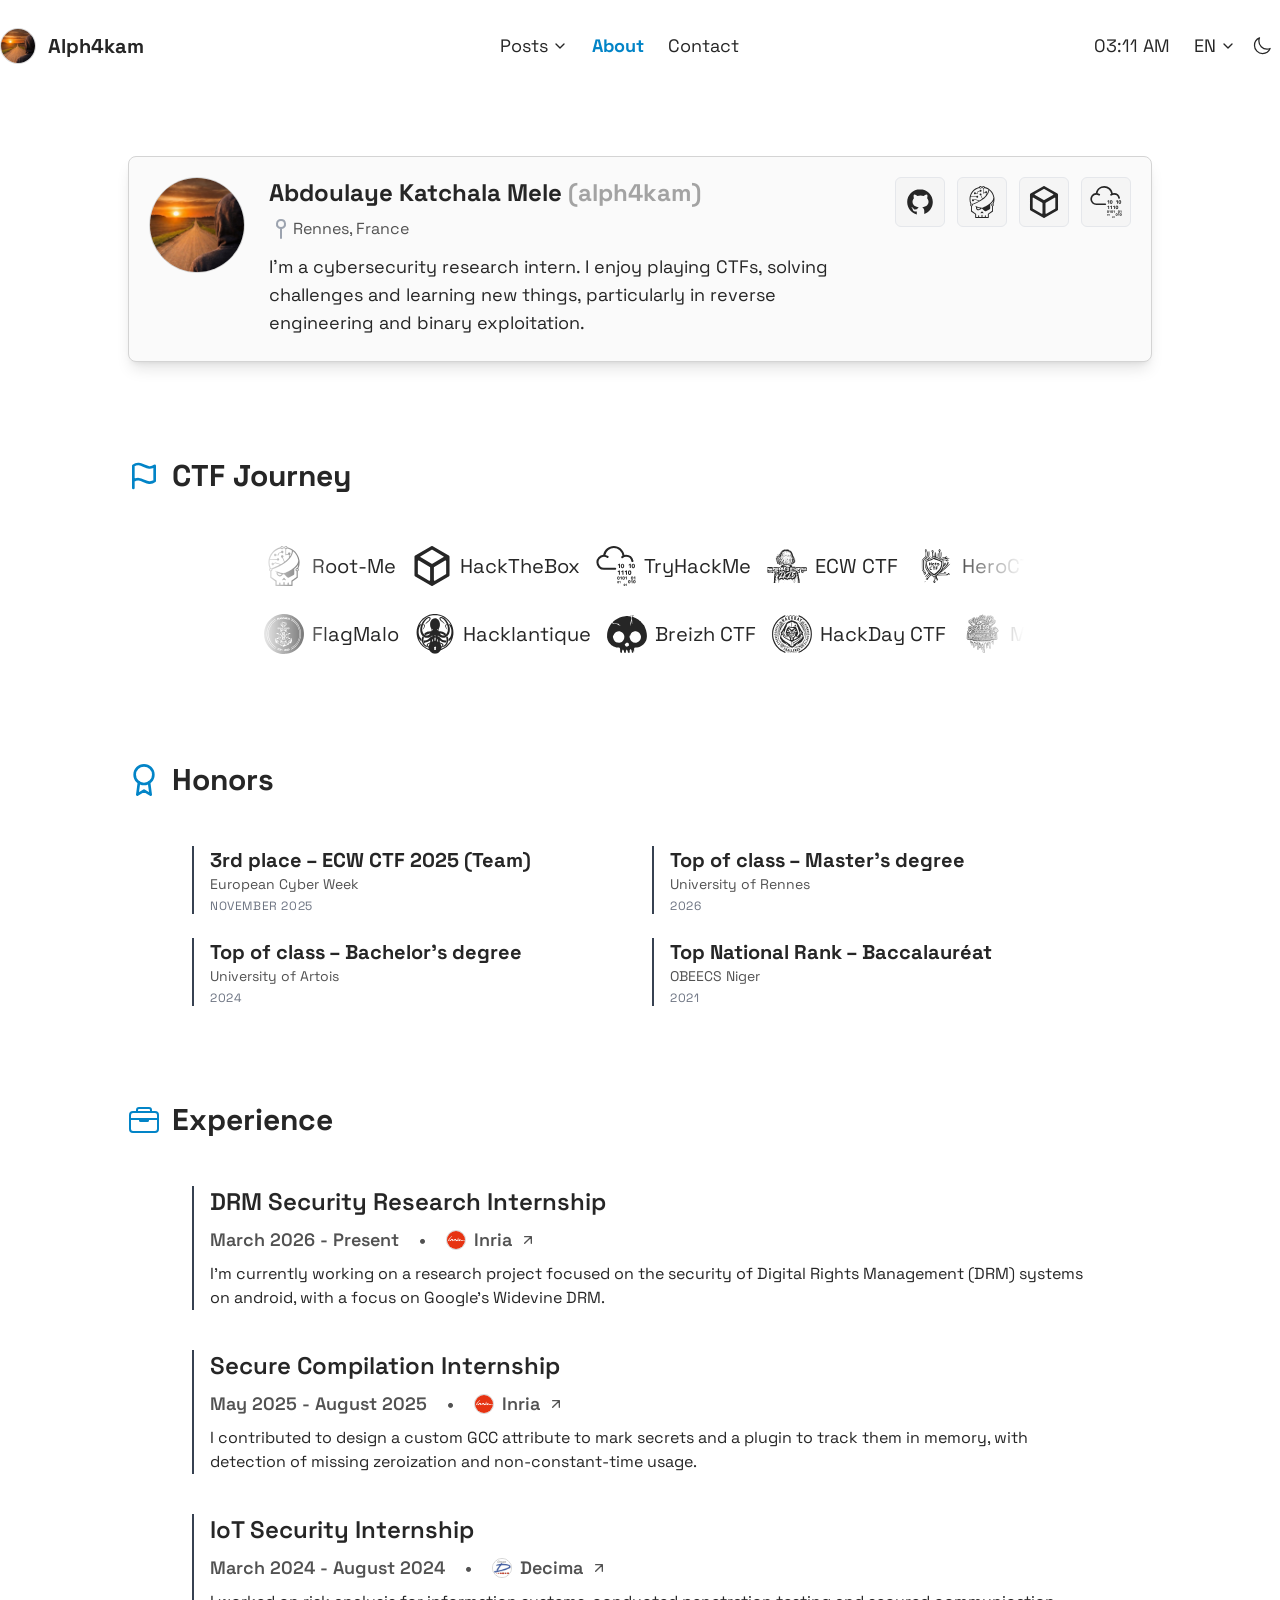
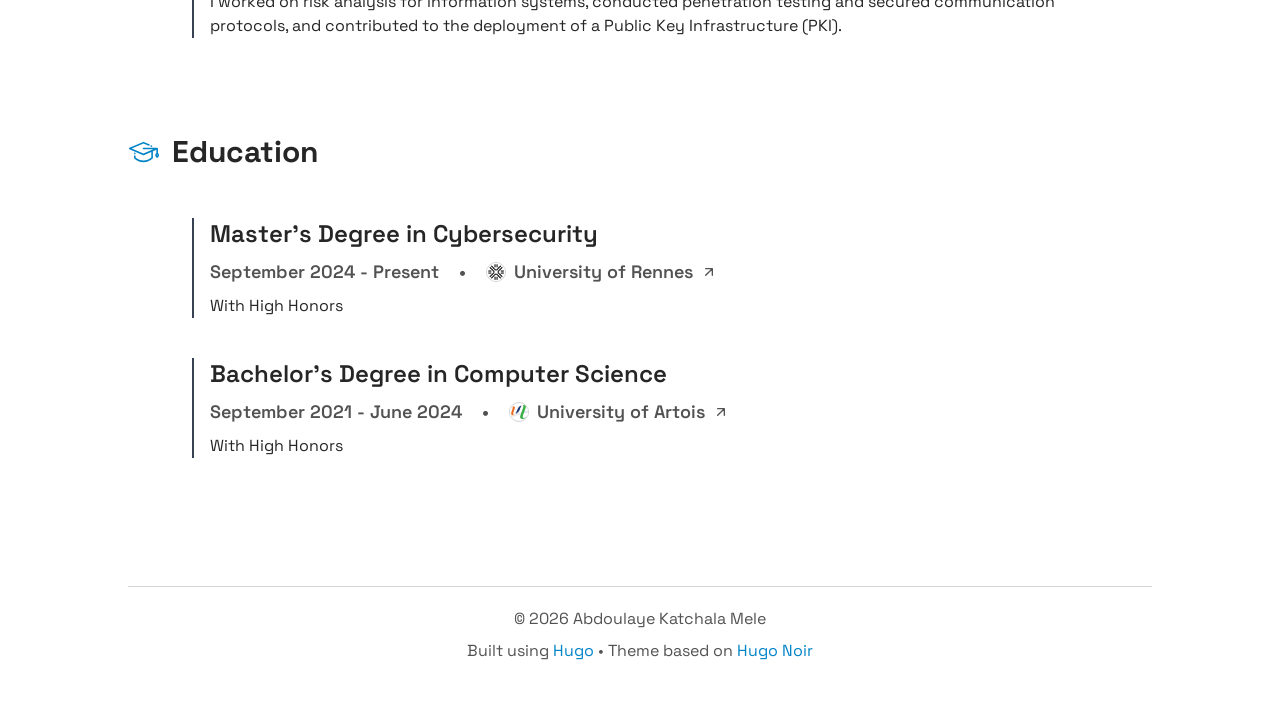
==== about/index.html @ 121cc7c2 "First deployment of the website" ====
<!DOCTYPE html>
<html lang="en" class="scroll-smooth">

<head>
    <meta charset="UTF-8">
    <meta name="viewport" content="width=device-width, initial-scale=1.0">
    <title>
        
        About Me
        
    </title>

    
    <link rel="apple-touch-icon" sizes="180x180" href="https://alph4kam.fr/favicons/apple-touch-icon.png">
    <link rel="icon" type="image/png" sizes="32x32" href="https://alph4kam.fr/favicons/favicon-32x32.png">
    <link rel="icon" type="image/png" sizes="16x16" href="https://alph4kam.fr/favicons/favicon-16x16.png">
    <link rel="manifest" href="https://alph4kam.fr/favicons/site.webmanifest">

    
    <link href="https://fonts.googleapis.com/css2?family=Space+Grotesk:wght@400;500;600;700&display=swap"
        rel="stylesheet">
    
    <link rel="stylesheet" href="/css/main.css">

    <script>
        const currentTheme = localStorage.getItem('color-theme');
        if (currentTheme === 'dark') {
            document.documentElement.classList.add('dark');
        } else if (currentTheme === 'light') {
            document.documentElement.classList.remove('dark');
        } else if (window.matchMedia('(prefers-color-scheme: dark)').matches) {
            document.documentElement.classList.add('dark');
        }
    </script>
</head>

<body
    class="min-h-screen bg-bg-primary-light dark:bg-bg-primary-dark text-text-primary-light dark:text-text-primary-dark">
    
<header class="py-6 relative">
    <div class="max-w-7xl mx-auto px-6 lg:px-0">
        <div class="md:flex md:items-center md:justify-between md:gap-8 lg:gap-12">
            <div class="flex justify-between items-center md:flex-shrink-0">
                
                
                
                
                <a href="https://alph4kam.fr/"
                    class="flex items-center gap-3 text-base md:text-lg lg:text-xl font-bold hover:text-text-tertiary-light dark:hover:text-text-tertiary-dark transition-colors duration-200">
                    
                    <img src="/images/profile.jpg" alt="Blog profile"
                        class="w-9 h-9 rounded-full object-cover object-right border border-border-secondary-light dark:border-border-secondary-dark"
                        decoding="async" />
                    
                    <span>Alph4kam</span>
                </a>
                
                
                <button id="mobile-menu-button"
                    class="md:hidden text-text-secondary-light dark:text-text-secondary-dark hover:text-text-primary-light dark:hover:text-text-primary-dark focus:outline-none">
                    <svg class="w-6 h-6" fill="none" stroke="currentColor" viewBox="0 0 24 24">
                        <path stroke-linecap="round" stroke-linejoin="round" stroke-width="2"
                            d="M4 6h16M4 12h16M4 18h16"></path>
                    </svg>
                </button>
            </div>
            
            <nav class="hidden md:flex flex-wrap justify-center items-center gap-6">
                
                
                <div class="menu-group relative block">
                    <button type="button"
                        class='menu-toggle flex items-center gap-1 cursor-pointer text-sm lg:text-lg hover:text-text-tertiary-light dark:hover:text-text-tertiary-dark transition-colors duration-200 '
                        aria-haspopup="true" aria-expanded="false">
                        Posts
                        
                        <svg xmlns="http://www.w3.org/2000/svg" width="16" height="16" viewBox="0 0 24 24" fill="none" stroke="currentColor" stroke-width="2" stroke-linecap="round" stroke-linejoin="round">
    <path d="m6 9 6 6 6-6"/>
</svg>
                        
                    </button>
                    <div
                        class="menu-dropdown absolute top-full left-0 min-w-[180px] mt-[0.35rem] p-[0.35rem] rounded-lg z-30 border-border-secondary-light dark:border-border-secondary-dark shadow-lg overflow-hidden hidden">
                        
                        <a href="https://alph4kam.fr/blogs/"
                            class='px-4 py-3 block no-underline rounded-md text-xs lg:text-base hover:text-text-tertiary-light dark:hover:text-text-tertiary-dark hover:bg-bg-primary-light dark:hover:bg-bg-tertiary-dark transition-colors duration-200 '>All</a>
                        
                        <a href="https://alph4kam.fr/tags/"
                            class='px-4 py-3 block no-underline rounded-md text-xs lg:text-base hover:text-text-tertiary-light dark:hover:text-text-tertiary-dark hover:bg-bg-primary-light dark:hover:bg-bg-tertiary-dark transition-colors duration-200 '>Tags</a>
                        
                        <a href="https://alph4kam.fr/categories/"
                            class='px-4 py-3 block no-underline rounded-md text-xs lg:text-base hover:text-text-tertiary-light dark:hover:text-text-tertiary-dark hover:bg-bg-primary-light dark:hover:bg-bg-tertiary-dark transition-colors duration-200 '>Categories</a>
                        
                    </div>
                </div>
                
                
                
                <a href="https://alph4kam.fr/about/"
                    class='block text-sm lg:text-lg hover:text-text-tertiary-light dark:hover:text-text-tertiary-dark transition-colors duration-200 text-accent-light dark:text-accent-dark font-bold'>About</a>
                
                
                
                <a href="https://alph4kam.fr/contact/"
                    class='block text-sm lg:text-lg hover:text-text-tertiary-light dark:hover:text-text-tertiary-dark transition-colors duration-200 '>Contact</a>
                
                
            </nav>
            
            <div class="hidden md:flex justify-end items-center">
                <div class="flex items-center">
                    <div id="local-time" class="text-sm lg:text-lg transition-colors duration-200">
                    </div>
                </div>
                <div class="language-switcher relative block ml-4">
                    <button type="button"
                        class="language-switcher-btn flex items-center gap-1 cursor-pointer text-sm lg:text-lg hover:text-text-tertiary-light dark:hover:text-text-tertiary-dark transition-colors duration-200 p-2 rounded-md"
                        aria-haspopup="true" aria-expanded="false">
                        EN
                        
                        <svg xmlns="http://www.w3.org/2000/svg" width="16" height="16" viewBox="0 0 24 24" fill="none" stroke="currentColor" stroke-width="2" stroke-linecap="round" stroke-linejoin="round">
    <path d="m6 9 6 6 6-6"/>
</svg>
                        
                    </button>
                    <div
                        class="language-dropdown absolute top-full left-0 min-w-[180px] mt-[0.35rem] p-[0.35rem] rounded-lg z-30 border border-border-secondary-light dark:border-border-secondary-dark shadow-lg overflow-hidden hidden">
                        
                        
                        
                        
                        
                        <a href="https://alph4kam.fr/en"
                            class="px-4 py-3 block no-underline rounded-md text-sm lg:text-lg hover:text-text-tertiary-light dark:hover:text-text-tertiary-dark hover:bg-bg-primary-light dark:hover:bg-bg-tertiary-dark transition-colors duration-200 text-accent-light dark:text-accent-dark font-bold">
                            English
                        </a>
                        
                        
                        
                        
                        
                        
                        
                        <a href="https://alph4kam.fr/fr/about/"
                            class="px-4 py-3 block no-underline rounded-md text-sm lg:text-lg hover:text-text-tertiary-light dark:hover:text-text-tertiary-dark hover:bg-bg-primary-light dark:hover:bg-bg-tertiary-dark transition-colors duration-200 ">
                            Français
                        </a>
                        
                    </div>
                </div>
                <button id="theme-toggle-button-desktop"
                    class="block text-sm lg:text-lg hover:text-text-tertiary-light dark:hover:text-text-tertiary-dark transition-colors duration-200 p-2 rounded-md">
                    <svg id="theme-toggle-dark-icon-desktop" width="24" height="24" viewBox="0 0 24 24" fill="none"
                        xmlns="http://www.w3.org/2000/svg" class="w-5 h-5">
                        <path
                            d="M21.7519 15.0021C20.597 15.484 19.3296 15.7501 18 15.7501C12.6152 15.7501 8.25 11.3849 8.25 6.00011C8.25 4.67052 8.51614 3.40308 8.99806 2.24817C5.47566 3.71798 3 7.19493 3 11.2501C3 16.6349 7.36522 21.0001 12.75 21.0001C16.8052 21.0001 20.2821 18.5245 21.7519 15.0021Z"
                            stroke="currentColor" stroke-width="1.5" stroke-linecap="round" stroke-linejoin="round" />
                    </svg>
                    <svg id="theme-toggle-light-icon-desktop" xmlns="http://www.w3.org/2000/svg" fill="none"
                        viewBox="0 0 24 24" stroke-width="1.5" stroke="currentColor" aria-hidden="true" data-slot="icon"
                        class="w-5 h-5 hidden">
                        <path stroke-linecap="round" stroke-linejoin="round"
                            d="M12 3v2.25m6.364.386-1.591 1.591M21 12h-2.25m-.386 6.364-1.591-1.591M12 18.75V21m-4.773-4.227-1.591 1.591M5.25 12H3m4.227-4.773L5.636 5.636M15.75 12a3.75 3.75 0 1 1-7.5 0 3.75 3.75 0 0 1 7.5 0Z" />
                    </svg>
                </button>
            </div>
        </div>
    </div>

    
    <div id="mobile-menu" class="hidden fixed inset-0 overflow-y-auto z-50 backdrop-blur-2xl">
        <div class="flex flex-col h-full">
            <div class="flex justify-between items-center p-6">
                <span class="text-xl font-bold">Menu</span>
                <div class="flex items-center gap-4">
                    <div class="language-switcher relative block">
                        <button type="button"
                            class="language-switcher-btn flex items-center gap-1 cursor-pointer text-text-secondary-light dark:text-text-secondary-dark hover:text-text-primary-light dark:hover:text-text-primary-dark transition-colors duration-200 p-2 rounded-md"
                            aria-haspopup="true" aria-expanded="false">
                            EN
                            
                            <svg xmlns="http://www.w3.org/2000/svg" width="16" height="16" viewBox="0 0 24 24" fill="none" stroke="currentColor" stroke-width="2" stroke-linecap="round" stroke-linejoin="round">
    <path d="m6 9 6 6 6-6"/>
</svg>
                            
                        </button>
                        <div
                            class="language-dropdown absolute top-full left-0 min-w-[180px] mt-[0.35rem] p-[0.35rem] rounded-lg z-30 border border-border-secondary-light dark:border-border-secondary-dark shadow-lg overflow-hidden hidden">
                            
                            
                            
                            
                            
                            <a href="https://alph4kam.fr/en"
                                class="font-bold px-4 py-3 block no-underline rounded-md hover:text-text-tertiary-light dark:hover:text-text-tertiary-dark hover:bg-bg-primary-light dark:hover:bg-bg-tertiary-dark transition-colors duration-200">
                                English
                            </a>
                            
                            
                            
                            
                            
                            
                            
                            <a href="https://alph4kam.fr/fr/about/"
                                class=" px-4 py-3 block no-underline rounded-md hover:text-text-tertiary-light dark:hover:text-text-tertiary-dark hover:bg-bg-primary-light dark:hover:bg-bg-tertiary-dark transition-colors duration-200">
                                Français
                            </a>
                            
                        </div>
                    </div>
                    <button id="theme-toggle-button-mobile"
                        class="text-text-primary-light dark:text-text-primary-dark hover:text-text-tertiary-light dark:hover:text-text-tertiary-dark transition-colors duration-200 p-2 rounded-md">
                        <svg id="theme-toggle-dark-icon-mobile" width="24" height="24" viewBox="0 0 24 24" fill="none"
                            xmlns="http://www.w3.org/2000/svg" class="w-5 h-5">
                            <path
                                d="M21.7519 15.0021C20.597 15.484 19.3296 15.7501 18 15.7501C12.6152 15.7501 8.25 11.3849 8.25 6.00011C8.25 4.67052 8.51614 3.40308 8.99806 2.24817C5.47566 3.71798 3 7.19493 3 11.2501C3 16.6349 7.36522 21.0001 12.75 21.0001C16.8052 21.0001 20.2821 18.5245 21.7519 15.0021Z"
                                stroke="currentColor" stroke-width="1.5" stroke-linecap="round"
                                stroke-linejoin="round" />
                        </svg>
                        <svg id="theme-toggle-light-icon-mobile" xmlns="http://www.w3.org/2000/svg" fill="none"
                            viewBox="0 0 24 24" stroke-width="1.5" stroke="currentColor" aria-hidden="true"
                            data-slot="icon" class="w-5 h-5 hidden">
                            <path stroke-linecap="round" stroke-linejoin="round"
                                d="M12 3v2.25m6.364.386-1.591 1.591M21 12h-2.25m-.386 6.364-1.591-1.591M12 18.75V21m-4.773-4.227-1.591 1.591M5.25 12H3m4.227-4.773L5.636 5.636M15.75 12a3.75 3.75 0 1 1-7.5 0 3.75 3.75 0 0 1 7.5 0Z" />
                        </svg>
                    </button>
                    <button id="mobile-menu-close"
                        class="text-text-primary-light dark:text-text-primary-dark hover:text-text-tertiary-light dark:hover:text-text-tertiary-dark transition-colors duration-200 p-2 rounded-md"
                        data-menu>
                        <svg class="w-6 h-6" fill="none" stroke="currentColor" viewBox="0 0 24 24">
                            <path stroke-linecap="round" stroke-linejoin="round" stroke-width="2"
                                d="M6 18L18 6M6 6l12 12"></path>
                        </svg>
                    </button>
                </div>
            </div>
            <nav class="flex flex-col p-6 space-y-4">
                
                
                <div class="space-y-2">
                    <a href="https://alph4kam.fr/blogs/"
                        class='text-xl hover:text-text-tertiary-light dark:hover:text-text-tertiary-dark transition-colors duration-200 '
                        data-menu>Posts</a>
                    <div
                        class="pl-4 flex flex-col space-y-2 border-l border-border-secondary-light dark:border-border-secondary-dark">
                        
                        <a href="https://alph4kam.fr/blogs/"
                            class='text-lg hover:text-text-tertiary-light dark:hover:text-text-tertiary-dark transition-colors duration-200 '
                            data-menu>All</a>
                        
                        <a href="https://alph4kam.fr/tags/"
                            class='text-lg hover:text-text-tertiary-light dark:hover:text-text-tertiary-dark transition-colors duration-200 '
                            data-menu>Tags</a>
                        
                        <a href="https://alph4kam.fr/categories/"
                            class='text-lg hover:text-text-tertiary-light dark:hover:text-text-tertiary-dark transition-colors duration-200 '
                            data-menu>Categories</a>
                        
                    </div>
                </div>
                
                
                
                <a href="https://alph4kam.fr/about/"
                    class='text-xl hover:text-text-tertiary-light dark:hover:text-text-tertiary-dark transition-colors duration-200  text-accent-light dark:text-accent-dark font-bold'
                    data-menu>About</a>
                
                
                
                <a href="https://alph4kam.fr/contact/"
                    class='text-xl hover:text-text-tertiary-light dark:hover:text-text-tertiary-dark transition-colors duration-200 '
                    data-menu>Contact</a>
                
                
            </nav>
            <div class="mt-auto p-6">
                <div class="flex items-center justify-center">
                    <div id="mobile-local-time" class="text-lg text-text-secondary-light dark:text-text-secondary-dark">
                    </div>
                </div>
            </div>
        </div>
    </div>
</header>


<script>
    
    let is12HourFormat = true;
    
</script>
<script src="/js/header.js" defer></script>

    <main>
        
<div class="px-6 lg:px-0 max-w-5xl mx-auto mt-16">
    
    
    
    <section class="mb-24">
        <div
            class="w-full p-4 md:p-5 border border-border-secondary-light dark:border-border-secondary-dark rounded-lg bg-bg-secondary-light dark:bg-bg-secondary-dark shadow-lg">
            <div class="flex flex-col md:flex-row items-center md:items-start gap-4 md:gap-6">
                
                <div class="flex justify-center md:justify-start md:flex-shrink-0">
                    <img src="/images/profile.jpg" alt="Profile photo"
                        class="w-24 h-24 rounded-full object-cover object-right border border-border-secondary-light dark:border-border-secondary-dark"
                        decoding="async" />
                </div>
                
                <div class="flex flex-col items-center md:items-start text-center md:text-left">
                    <h1 class="text-xl md:text-2xl font-bold mb-2">
                        Abdoulaye Katchala Mele <span
                            class="lowercase text-text-tertiary-light dark:text-text-tertiary-dark">(Alph4kam)</span></h1>
                    <p class="text-text-secondary-light dark:text-text-secondary-dark mb-3 flex items-center text-base">
                        
                        <svg xmlns="http://www.w3.org/2000/svg" class="text-gray-400" width="24" height="24"
    viewBox="-7 -2 24 24">
    <path fill="currentColor"
        d="M4 9.9A5.002 5.002 0 0 1 5 0a5 5 0 0 1 1 9.9V19a1 1 0 0 1-2 0V9.9zM5 8a3 3 0 1 0 0-6a3 3 0 0 0 0 6z" />
</svg>
                        
                        Rennes, France
                    </p>
                    <p class="text-base md:text-lg mb-1">I’m a cybersecurity research intern. I enjoy playing CTFs, solving challenges and learning new things, particularly in reverse engineering and binary exploitation.</p>
                </div>
                <div class="flex flex-wrap md:flex-nowrap justify-start md:justify-end gap-3 md:flex-shrink-0">
                    
                    
                    
                    
                    
                    
                    <a href="https://github.com/alph4kam"
                        class="accounts hover:text-text-tertiary-light dark:hover:text-text-tertiary-dark bg-bg-tertiary-light dark:bg-bg-tertiary-dark p-2 rounded-md border border-border-primary-light dark:border-border-primary-dark hover:border-border-secondary-light dark:hover:border-border-secondary-dark transition-all"
                        target="_blank" rel="noopener noreferrer">
                        <svg xmlns="http://www.w3.org/2000/svg" x="0px" y="0px" width="24" height="24"
    viewBox="0,0,256,256">
    <title>GitHub</title>
    <g fill="currentColor" fill-rule="nonzero" stroke="none" stroke-width="1"
        stroke-linecap="butt" stroke-linejoin="miter" stroke-miterlimit="10"
        stroke-dasharray="" stroke-dashoffset="0" font-family="none" font-weight="none"
        font-size="none" text-anchor="none" style="mix-blend-mode: normal">
        <g transform="scale(8.53333,8.53333)">
            <path
                d="M15,3c-6.627,0 -12,5.373 -12,12c0,5.623 3.872,10.328 9.092,11.63c-0.056,-0.162 -0.092,-0.35 -0.092,-0.583v-2.051c-0.487,0 -1.303,0 -1.508,0c-0.821,0 -1.551,-0.353 -1.905,-1.009c-0.393,-0.729 -0.461,-1.844 -1.435,-2.526c-0.289,-0.227 -0.069,-0.486 0.264,-0.451c0.615,0.174 1.125,0.596 1.605,1.222c0.478,0.627 0.703,0.769 1.596,0.769c0.433,0 1.081,-0.025 1.691,-0.121c0.328,-0.833 0.895,-1.6 1.588,-1.962c-3.996,-0.411 -5.903,-2.399 -5.903,-5.098c0,-1.162 0.495,-2.286 1.336,-3.233c-0.276,-0.94 -0.623,-2.857 0.106,-3.587c1.798,0 2.885,1.166 3.146,1.481c0.896,-0.307 1.88,-0.481 2.914,-0.481c1.036,0 2.024,0.174 2.922,0.483c0.258,-0.313 1.346,-1.483 3.148,-1.483c0.732,0.731 0.381,2.656 0.102,3.594c0.836,0.945 1.328,2.066 1.328,3.226c0,2.697 -1.904,4.684 -5.894,5.097c1.098,0.573 1.899,2.183 1.899,3.396v2.734c0,0.104 -0.023,0.179 -0.035,0.268c4.676,-1.639 8.035,-6.079 8.035,-11.315c0,-6.627 -5.373,-12 -12,-12z">
            </path>
        </g>
    </g>
</svg>
                    </a>
                    
                    
                    
                    
                    
                    
                    
                    
                    <a href="https://www.root-me.org/alph4kam"
                        class="accounts hover:text-text-tertiary-light dark:hover:text-text-tertiary-dark bg-bg-tertiary-light dark:bg-bg-tertiary-dark p-2 rounded-md border border-border-primary-light dark:border-border-primary-dark hover:border-border-secondary-light dark:hover:border-border-secondary-dark transition-all"
                        target="_blank" rel="noopener noreferrer">
                        <svg role="img" viewBox="0 0 256 256" xmlns="http://www.w3.org/2000/svg" id="Rootme--Streamline-Simple-Icons" height="256" width="256">
  <desc>
    Rootme Streamline Icon: https://streamlinehq.com
  </desc>
  <title>Root Me</title>
  <path d="M227.88266666666667 105.568c0 -4.778666666666666 -0.30933333333333335 -9.557333333333332 -1.024 -14.133333333333333 0 -0.29866666666666664 -0.09599999999999999 -0.608 -0.09599999999999999 -0.9173333333333332 -6.207999999999999 -40.373333333333335 -36.82133333333333 -73.536 -77.09866666666666 -82.37866666666666 -1.0133333333333332 -4.576 -5.087999999999999 -8.032 -9.962666666666667 -8.032 -5.696 0 -10.282666666666666 4.576 -10.282666666666666 10.271999999999998 0 4.874666666666666 3.466666666666667 8.949333333333332 8.042666666666666 9.962666666666667v37.536c0 0.608 0.29866666666666664 1.216 0.8106666666666666 1.6213333333333333 0.30933333333333335 0.20266666666666666 0.7146666666666667 0.30933333333333335 1.1199999999999999 0.30933333333333335 0.20266666666666666 0 0.512 0 0.7146666666666667 -0.10666666666666666l15.050666666666666 -5.696c1.0133333333333332 1.5253333333333332 2.5386666666666664 2.5493333333333332 4.373333333333333 3.0506666666666664v17.695999999999998c-7.626666666666666 9.365333333333332 -17.088 17.802666666666667 -27.15733333333333 25.333333333333332l-11.488 -26.656c2.1333333333333333 -1.4186666666666667 3.552 -3.754666666666666 3.552 -6.506666666666666 0 -4.266666666666667 -3.456 -7.829333333333333 -7.829333333333333 -7.829333333333333 -4.266666666666667 0 -7.829333333333333 3.456 -7.829333333333333 7.829333333333333 0 4.277333333333333 3.456 7.829333333333333 7.829333333333333 7.829333333333333h0.4053333333333333l12 27.765333333333334c-7.018666666666666 5.087999999999999 -14.239999999999998 9.664 -21.354666666666663 13.834666666666665l-34.176 -10.271999999999998c-0.4053333333333333 -0.09599999999999999 -0.8106666666666666 -0.09599999999999999 -1.216 0.10666666666666666l-10.175999999999998 3.968c-1.4186666666666667 -1.9413333333333331 -3.658666666666667 -3.157333333333333 -6.303999999999999 -3.157333333333333 -4.266666666666667 0 -7.829333333333333 3.456 -7.829333333333333 7.829333333333333 0 4.277333333333333 3.456 7.829333333333333 7.829333333333333 7.829333333333333 4.277333333333333 0 7.829333333333333 -3.456 7.829333333333333 -7.829333333333333 0 -0.29866666666666664 -0.09599999999999999 -0.608 -0.09599999999999999 -0.9173333333333332l9.557333333333332 -3.754666666666666 29.802666666666667 8.949333333333332c-25.429333333333332 14.239999999999998 -48.213333333333324 22.474666666666668 -51.97866666666667 23.79733333333333l-1.824 0.608a9.818666666666665 9.818666666666665 0 0 0 -5.898666666666667 -1.9306666666666665h-0.30933333333333335c-4.778666666666666 -11.285333333333334 -7.221333333333334 -23.59466666666667 -7.221333333333334 -35.903999999999996 0 -6.101333333333333 0.608 -12.106666666666666 1.728 -17.898666666666664H82.02666666666667c0.9173333333333332 3.36 3.861333333333333 5.792 7.530666666666666 5.792 4.266666666666667 0 7.829333333333333 -3.456 7.829333333333333 -7.829333333333333 0 -4.266666666666667 -3.456 -7.829333333333333 -7.829333333333333 -7.829333333333333 -3.669333333333333 0 -6.613333333333333 2.4426666666666668 -7.530666666666666 5.792h-43.73333333333333c8.234666666666666 -33.46133333333333 34.67733333333333 -60.202666666666666 68.85333333333332 -68.13866666666667 1.8346666666666664 2.944 5.087999999999999 4.981333333333334 8.746666666666666 4.981333333333334 5.696 0 10.271999999999998 -4.576 10.271999999999998 -10.271999999999998S121.58933333333331 0 115.89333333333333 0c-4.981333333333334 0 -9.045333333333332 3.562666666666667 -10.069333333333333 8.138666666666666 -44.85333333333333 10.165333333333333 -77.70666666666666 50.54933333333333 -77.70666666666666 97.33333333333333 0 13.322666666666667 2.6453333333333333 26.645333333333333 7.84 38.848 -1.9306666666666665 1.8346666666666664 -3.0506666666666664 4.4799999999999995 -3.0506666666666664 7.328 0 4.576 2.944 8.341333333333333 7.018666666666666 9.76v40.074666666666666c0 0.7146666666666667 0.20266666666666666 1.4293333333333333 0.608 2.037333333333333l2.2399999999999998 1.5253333333333332 30.410666666666664 21.461333333333332v25.631999999999998c0 2.1333333333333333 1.728 3.861333333333333 3.861333333333333 3.861333333333333h101.70666666666666c2.1333333333333333 0 3.861333333333333 -1.728 3.861333333333333 -3.861333333333333v-25.631999999999998l30.517333333333333 -21.461333333333332 2.2399999999999998 -1.632a3.6661333333333332 3.6661333333333332 0 0 0 0.608 -2.0266666666666664v-40.384c3.765333333333333 -1.5253333333333332 6.410666666666666 -5.183999999999999 6.410666666666666 -9.461333333333332 0 -2.6453333333333333 -1.024 -5.077333333333333 -2.6453333333333333 -6.912 5.386666666666667 -12.106666666666666 8.138666666666666 -25.52533333333333 8.138666666666666 -39.06133333333333Zm-14.751999999999999 35.903999999999996h-0.9173333333333332c-5.696 0 -10.271999999999998 4.576 -10.271999999999998 10.271999999999998 0 4.373333333333333 2.752 8.138666666666666 6.709333333333333 9.568v37.42933333333333l-32.032 22.581333333333333c-1.024 0.704 -1.632 1.9306666666666665 -1.632 3.1466666666666665v21.567999999999998c0 1.216 -1.0133333333333332 2.229333333333333 -2.2399999999999998 2.229333333333333H160.85333333333332c-1.2266666666666666 0 -2.2399999999999998 -1.0133333333333332 -2.2399999999999998 -2.229333333333333v-7.7333333333333325c0 -2.037333333333333 -1.4186666666666667 -3.861333333333333 -3.456 -4.074666666666666 -2.336 -0.20266666666666666 -4.277333333333333 1.632 -4.277333333333333 3.872v8.032c0 1.2266666666666666 -1.0133333333333332 2.2399999999999998 -2.229333333333333 2.2399999999999998h-14.549333333333333a2.261333333333333 2.261333333333333 0 0 1 -2.2399999999999998 -2.2399999999999998v-11.904c0 -2.0266666666666664 -1.4186666666666667 -3.861333333333333 -3.456 -4.064 -2.336 -0.20266666666666666 -4.266666666666667 1.632 -4.266666666666667 3.861333333333333v12.213333333333333c0 1.216 -1.024 2.229333333333333 -2.2399999999999998 2.229333333333333h-14.549333333333333a2.2496 2.2496 0 0 1 -2.229333333333333 -2.229333333333333v-7.936c0 -2.037333333333333 -1.4293333333333333 -3.861333333333333 -3.466666666666667 -4.074666666666666 -2.336 -0.20266666666666666 -4.266666666666667 1.632 -4.266666666666667 3.872v8.032c0 1.2266666666666666 -1.0133333333333332 2.2399999999999998 -2.2399999999999998 2.2399999999999998H83.25333333333333c-1.2266666666666666 0 -2.2399999999999998 -1.0133333333333332 -2.2399999999999998 -2.2399999999999998v-21.557333333333332c0 -1.2266666666666666 -0.608 -2.4426666666666668 -1.632 -3.157333333333333l-31.936 -22.581333333333333v-37.834666666666664a10.2336 10.2336 0 0 0 6.005333333333333 -9.354666666666667c0 -0.608 -0.10666666666666666 -1.216 -0.20266666666666666 -1.8346666666666664 4.064 -1.4186666666666667 35.08266666666667 -12.512 65.6 -31.530666666666665 41.29066666666667 -25.727999999999998 64.18133333333333 -54.922666666666665 66.816 -84.91733333333333 17.802666666666667 14.336 30.112 35.08266666666667 33.67466666666667 58.37866666666666 -0.512 50.95466666666667 -89.30133333333333 82.37866666666666 -90.21866666666666 82.68799999999999 -0.20266666666666666 0.09599999999999999 -0.7146666666666667 0.20266666666666666 -1.1199999999999999 0.4053333333333333 -1.1199999999999999 -0.20266666666666666 -2.2399999999999998 -0.4053333333333333 -3.456 -0.608 -0.8106666666666666 -0.20266666666666666 -1.728 -0.30933333333333335 -2.5493333333333332 -0.512 -1.3226666666666667 -0.20266666666666666 -2.6346666666666665 -0.512 -3.957333333333333 -0.8106666666666666 -0.21333333333333332 -0.10666666666666666 -0.512 -0.10666666666666666 -0.7146666666666667 -0.10666666666666666 -0.512 -0.09599999999999999 -1.024 -0.20266666666666666 -1.5253333333333332 -0.29866666666666664 -0.608 -0.10666666666666666 -1.2266666666666666 -0.30933333333333335 -1.8346666666666664 -0.416 -1.4186666666666667 -0.29866666666666664 -2.848 -0.608 -4.1706666666666665 -1.0133333333333332 -2.5386666666666664 -0.608 -4.981333333333334 -1.3226666666666667 -7.4239999999999995 -1.9306666666666665 -2.336 -0.7146666666666667 -4.778666666666666 -1.3226666666666667 -7.018666666666666 -2.037333333333333H95.14666666666666c-1.728 -0.5013333333333333 -3.36 -1.0133333333333332 -4.981333333333334 -1.6213333333333333a10.6624 10.6624 0 0 0 -1.632 -0.512c-0.8106666666666666 -0.30933333333333335 -1.5253333333333332 -0.512 -2.229333333333333 -0.7146666666666667 -1.3226666666666667 -0.4053333333333333 -2.5493333333333332 -0.8106666666666666 -3.669333333333333 -1.3226666666666667h-0.09599999999999999a63.77066666666667 63.77066666666667 0 0 1 -4.8853333333333335 -1.824c-1.5253333333333332 -0.6186666666666667 -2.848 -1.1199999999999999 -3.861333333333333 -1.5253333333333332 -1.024 -0.512 -1.9306666666666665 -0.8213333333333332 -2.4426666666666668 -1.1199999999999999 -0.608 -0.30933333333333335 -0.9173333333333332 -0.4053333333333333 -0.9173333333333332 -0.4053333333333333s0.20266666666666666 0.29866666666666664 0.608 0.704c0.4053333333333333 0.512 1.024 1.2266666666666666 1.9306666666666665 2.037333333333333 0.8213333333333332 0.8106666666666666 1.9413333333333331 1.8346666666666664 3.264 2.848 1.3226666666666667 1.0133333333333332 2.848 2.1333333333333333 4.469333333333333 3.253333333333333h0.10666666666666666c-0.6186666666666667 2.037333333333333 -1.024 4.277333333333333 -1.024 6.506666666666666 0 11.701333333333332 9.568 21.258666666666667 21.258666666666667 21.258666666666667 9.056 0 16.778666666666666 -5.696 19.84 -13.727999999999998 1.0133333333333332 0.10666666666666666 2.1333333333333333 0.20266666666666666 3.1466666666666665 0.30933333333333335 1.8346666666666664 0.09599999999999999 3.562666666666667 0.09599999999999999 5.183999999999999 0.09599999999999999 0.10666666666666666 0 0.20266666666666666 0.10666666666666666 0.30933333333333335 0.10666666666666666l17.183999999999997 17.493333333333332c4.373333333333333 4.373333333333333 11.189333333333332 5.087999999999999 16.27733333333333 1.728l26.848 -15.050666666666666c2.3466666666666667 -1.5253333333333332 3.872 -4.1706666666666665 3.872 -7.018666666666666v-30.922666666666665c10.367999999999999 -8.234666666666666 19.733333333333334 -18.005333333333333 25.834666666666667 -29.087999999999997 -1.1199999999999999 8.032 -3.253333333333333 15.658666666666665 -6.410666666666666 22.88Zm-83.18933333333334 62.61333333333333 -0.021333333333333333 -0.021333333333333333c-0.021333333333333333 -0.021333333333333333 -0.042666666666666665 -0.032 -0.08533333333333333 -0.032a0.46613333333333334 0.46613333333333334 0 0 0 -0.13866666666666666 -0.09599999999999999l-0.032 -0.021333333333333333a0.29866666666666664 0.29866666666666664 0 0 1 -0.13866666666666666 -0.09599999999999999c-0.10666666666666666 0 -0.20266666666666666 -0.09599999999999999 -0.30933333333333335 -0.09599999999999999 -0.09599999999999999 0 -0.20266666666666666 -0.10666666666666666 -0.20266666666666666 -0.10666666666666666 -0.09599999999999999 0 -0.20266666666666666 0 -0.29866666666666664 -0.09599999999999999h-1.2266666666666666c-0.09599999999999999 0 -0.20266666666666666 0 -0.29866666666666664 0.09599999999999999 -0.10666666666666666 0 -0.20266666666666666 0.10666666666666666 -0.20266666666666666 0.10666666666666666 -0.10666666666666666 0 -0.20266666666666666 0.09599999999999999 -0.30933333333333335 0.09599999999999999 -0.09599999999999999 0 -0.20266666666666666 0.10666666666666666 -0.30933333333333335 0.21333333333333332 -0.09599999999999999 0 -0.09599999999999999 0.09599999999999999 -0.20266666666666666 0.09599999999999999l-0.4053333333333333 0.4053333333333333 -8.234666666666666 10.271999999999998c-1.0133333333333332 1.3226666666666667 -0.8106666666666666 3.157333333333333 0.512 4.1706666666666665 0.5013333333333333 0.4053333333333333 1.216 0.608 1.824 0.608 0.9173333333333332 0 1.728 -0.4053333333333333 2.336 -1.1093333333333333l0.10666666666666666 -0.10666666666666666c3.0506666666666664 -3.765333333333333 8.746666666666666 -3.765333333333333 11.701333333333332 0l0.09599999999999999 0.10666666666666666c0.608 0.704 1.4293333333333333 1.1093333333333333 2.336 1.1093333333333333 0.6186666666666667 0 1.3226666666666667 -0.20266666666666666 1.8346666666666664 -0.608 1.3226666666666667 -1.0133333333333332 1.5253333333333332 -2.944 0.512 -4.1706666666666665l-8.341333333333333 -10.165333333333333c-0.10666666666666666 -0.10666666666666666 -0.20266666666666666 -0.20266666666666666 -0.20266666666666666 -0.30933333333333335 -0.10666666666666666 -0.09599999999999999 -0.10666666666666666 -0.09599999999999999 -0.20266666666666666 -0.20266666666666666a0.13546666666666665 0.13546666666666665 0 0 1 -0.09599999999999999 -0.042666666666666665Zm-17.301333333333332 -24.16c-0.4053333333333333 0.8106666666666666 -1.0133333333333332 1.6213333333333333 -1.5253333333333332 2.336 -2.4426666666666668 2.848 -6.101333333333333 4.682666666666666 -10.165333333333333 4.682666666666666 -4.074666666666666 0 -7.7333333333333325 -1.8346666666666664 -10.175999999999998 -4.682666666666666 -2.037333333333333 -2.336 -3.1466666666666665 -5.386666666666667 -3.1466666666666665 -8.64 0 -0.8213333333333332 0.09599999999999999 -1.5359999999999998 0.20266666666666666 -2.3466666666666667 1.6213333333333333 0.8106666666666666 3.349333333333333 1.632 5.077333333333333 2.4426666666666668 2.3466666666666667 1.0133333333333332 4.789333333333333 2.037333333333333 7.328 2.848 2.5386666666666664 0.9173333333333332 5.183999999999999 1.632 7.829333333333333 2.336 1.5253333333333332 0.4053333333333333 3.0506666666666664 0.7146666666666667 4.576 1.024Zm-69.36533333333333 -23.296c-1.216 0 -2.336 -0.512 -3.253333333333333 -1.216 -1.0133333333333332 -0.9173333333333332 -1.728 -2.2399999999999998 -1.728 -3.669333333333333 0 -0.608 0.10666666666666666 -1.216 0.30933333333333335 -1.728 0.704 -1.824 2.5386666666666664 -3.1466666666666665 4.576 -3.1466666666666665 0.9066666666666667 0 1.728 0.29866666666666664 2.4426666666666668 0.7146666666666667 1.4186666666666667 0.8106666666666666 2.432 2.432 2.432 4.266666666666667 0 0.9173333333333332 -0.29866666666666664 1.728 -0.704 2.4426666666666668 -0.7146666666666667 1.4186666666666667 -2.2399999999999998 2.336 -4.074666666666666 2.336Zm172.90666666666667 -1.9306666666666665c-0.9173333333333332 1.1199999999999999 -2.336 1.9306666666666665 -3.861333333333333 1.9306666666666665 -1.4293333333333333 0 -2.6453333333333333 -0.608 -3.562666666666667 -1.5253333333333332 -0.8106666666666666 -0.9173333333333332 -1.3226666666666667 -2.037333333333333 -1.3226666666666667 -3.36 0 -2.1333333333333333 1.3226666666666667 -3.957333333333333 3.253333333333333 -4.576 0.512 -0.20266666666666666 1.1199999999999999 -0.29866666666666664 1.728 -0.29866666666666664 2.336 0 4.373333333333333 1.728 4.8853333333333335 3.968 0.09599999999999999 0.29866666666666664 0.09599999999999999 0.608 0.09599999999999999 1.0133333333333332 -0.20266666666666666 1.0133333333333332 -0.608 2.037333333333333 -1.216 2.848Zm-62.346666666666664 -105.26933333333332c0 0.30933333333333335 0.09599999999999999 0.512 0.09599999999999999 0.7146666666666667l-12.405333333333333 4.672V20.234666666666666c3.0506666666666664 -0.5013333333333333 5.6 -2.336 7.018666666666666 -4.874666666666666 10.879999999999999 2.4426666666666668 21.055999999999997 6.816 30.112 12.810666666666666 -0.10666666666666666 15.050666666666666 -5.9093333333333335 28.885333333333335 -15.061333333333332 41.39733333333333V56.959999999999994c3.36 -0.9173333333333332 5.802666666666667 -3.872 5.802666666666667 -7.530666666666666 0 -4.266666666666667 -3.456 -7.829333333333333 -7.829333333333333 -7.829333333333333 -4.277333333333333 0.09599999999999999 -7.7333333333333325 3.562666666666667 -7.7333333333333325 7.829333333333333Zm-37.12 -18.506666666666668c-4.1706666666666665 0 -7.637333333333332 3.253333333333333 -7.84 7.4239999999999995l-15.552 5.696c-0.8213333333333332 0.29866666666666664 -1.4293333333333333 1.0133333333333332 -1.4293333333333333 1.9306666666666665v9.866666666666667H79.38133333333333c-0.9173333333333332 -3.36 -3.861333333333333 -5.802666666666667 -7.52 -5.802666666666667 -4.277333333333333 0 -7.84 3.456 -7.84 7.84 0 4.266666666666667 3.466666666666667 7.829333333333333 7.84 7.829333333333333 3.658666666666667 0 6.602666666666666 -2.4426666666666668 7.52 -5.802666666666667h14.549333333333333c1.1199999999999999 0 2.0266666666666664 -0.9173333333333332 2.0266666666666664 -2.0266666666666664v-10.485333333333333l13.738666666666667 -5.077333333333333c1.3226666666666667 2.5386666666666664 3.968 4.266666666666667 6.912 4.266666666666667 4.277333333333333 0 7.829333333333333 -3.456 7.829333333333333 -7.829333333333333 0.10666666666666666 -4.277333333333333 -3.456 -7.829333333333333 -7.722666666666666 -7.829333333333333Zm-4.373333333333333 -23.904a4.912 4.912 0 0 1 3.658666666666667 -1.632c2.7413333333333334 0 4.981333333333334 2.2399999999999998 4.981333333333334 4.992 0 2.7413333333333334 -2.2399999999999998 4.981333333333334 -4.981333333333334 4.981333333333334 -1.024 0 -1.9306666666666665 -0.30933333333333335 -2.752 -0.8106666666666666 -1.3226666666666667 -0.9173333333333332 -2.229333333333333 -2.4426666666666668 -2.229333333333333 -4.074666666666666 0 -1.4186666666666667 0.5013333333333333 -2.6453333333333333 1.3226666666666667 -3.456Zm22.368 3.253333333333333c0 -2.7413333333333334 2.2399999999999998 -4.981333333333334 4.992 -4.981333333333334 1.4186666666666667 0 2.6346666666666665 0.608 3.552 1.5253333333333332 0.8213333333333332 0.9173333333333332 1.3226666666666667 2.037333333333333 1.3226666666666667 3.36 0 1.6213333333333333 -0.8106666666666666 3.1466666666666665 -2.1333333333333333 4.064 -0.8106666666666666 0.608 -1.728 0.9173333333333332 -2.848 0.9173333333333332 -2.6453333333333333 0.09599999999999999 -4.8853333333333335 -2.1333333333333333 -4.8853333333333335 -4.8853333333333335Z" fill="currentColor" stroke-width="10.6667"></path>
</svg>
                    </a>
                    
                    
                    
                    
                    
                    
                    
                    
                    <a href="https://profile.hackthebox.com/profile/019d8d97-fc3c-7004-af9d-33250a8cb8c4"
                        class="accounts hover:text-text-tertiary-light dark:hover:text-text-tertiary-dark bg-bg-tertiary-light dark:bg-bg-tertiary-dark p-2 rounded-md border border-border-primary-light dark:border-border-primary-dark hover:border-border-secondary-light dark:hover:border-border-secondary-dark transition-all"
                        target="_blank" rel="noopener noreferrer">
                        <svg role="img" viewBox="0 0 256 256" xmlns="http://www.w3.org/2000/svg" id="Hackthebox--Streamline-Simple-Icons" height="256" width="256">
  <desc>
    Hackthebox Streamline Icon: https://streamlinehq.com
  </desc>
  <title>Hack The Box</title>
  <path d="m240.11306666666667 68.87039999999999 0.008533333333333334 -0.13119999999999998a9.472 9.472 0 0 0 -2.898133333333333 -6.8096c-0.08959999999999999 -0.08959999999999999 -0.19199999999999998 -0.16533333333333333 -0.2848 -0.25066666666666665 -0.19839999999999997 -0.17706666666666665 -0.3957333333333333 -0.3552 -0.6101333333333333 -0.5162666666666667 -0.20586666666666667 -0.1568 -0.42666666666666664 -0.2944 -0.6474666666666666 -0.4330666666666666 -0.10239999999999999 -0.064 -0.19413333333333332 -0.13973333333333332 -0.2997333333333333 -0.20053333333333334L132.88106666666664 1.3503999999999998a9.504 9.504 0 0 0 -9.837866666666667 0.04586666666666667L20.618666666666666 60.52693333333333c-0.11413333333333332 0.06613333333333332 -0.2165333333333333 0.14933333333333332 -0.3274666666666667 0.21866666666666668 -0.07786666666666667 0.050133333333333335 -0.15999999999999998 0.08533333333333333 -0.23786666666666667 0.13653333333333334 -0.07466666666666666 0.050133333333333335 -0.13866666666666666 0.11306666666666666 -0.21333333333333332 0.16533333333333333a9.3536 9.3536 0 0 0 -1.5679999999999998 1.4218666666666666l-0.027733333333333332 0.032a9.463466666666665 9.463466666666665 0 0 0 -2.3658666666666663 6.2368l0.0096 0.14933333333333332c-0.0021333333333333334 0.09386666666666667 -0.016 0.18773333333333334 -0.016 0.28159999999999996v118.08853333333333c0 3.4954666666666663 1.9221333333333332 6.7072 5.002666666666666 8.3584l102.38506666666666 59.11146666666666c0.08106666666666666 0.046933333333333334 0.16853333333333334 0.07999999999999999 0.2517333333333333 0.1248a9.337599999999998 9.337599999999998 0 0 0 1.7706666666666666 0.7327999999999999c0.14293333333333333 0.042666666666666665 0.2837333333333333 0.08853333333333332 0.4277333333333333 0.1248a9.379199999999999 9.379199999999999 0 0 0 0.7679999999999999 0.15146666666666667c0.1248 0.020266666666666665 0.24746666666666664 0.047999999999999994 0.37226666666666663 0.064a8.906666666666666 8.906666666666666 0 0 0 2.3007999999999997 0c0.1248 -0.016 0.24746666666666664 -0.04373333333333333 0.3712 -0.064a9.6 9.6 0 0 0 0.7679999999999999 -0.15146666666666667c0.144 -0.03626666666666666 0.2848 -0.08213333333333334 0.42666666666666664 -0.1248a9.546666666666667 9.546666666666667 0 0 0 0.6890666666666667 -0.23146666666666665 9.742933333333333 9.742933333333333 0 0 0 1.0826666666666667 -0.5013333333333333c0.0832 -0.04479999999999999 0.17066666666666666 -0.0768 0.2517333333333333 -0.1248l102.38506666666666 -59.11146666666666a9.480533333333334 9.480533333333334 0 0 0 5.002666666666666 -8.3584V69.0976c0 -0.07573333333333333 -0.012799999999999999 -0.15146666666666667 -0.014933333333333333 -0.22719999999999999zM56.04586666666666 64.8768l69.72479999999999 -40.256a4.4608 4.4608 0 0 1 4.4608 0l69.72373333333333 40.256a4.4608 4.4608 0 0 1 0 7.725866666666667l-69.72479999999999 40.256a4.4608 4.4608 0 0 1 -4.4608 0l-69.72373333333333 -40.256a4.4608 4.4608 0 0 1 0 -7.725866666666667zm59.876266666666666 153.01226666666668a4.4501333333333335 4.4501333333333335 0 0 1 -6.677333333333333 3.8538666666666668L39.65866666666666 181.56586666666664a4.4512 4.4512 0 0 1 -2.2250666666666667 -3.8538666666666668V97.36426666666667a4.4501333333333335 4.4501333333333335 0 0 1 6.6752 -3.8538666666666668l69.58933333333333 40.17706666666666a4.4501333333333335 4.4501333333333335 0 0 1 2.2250666666666667 3.8549333333333333v80.34666666666666zm102.64533333333333 -40.17706666666666a4.4512 4.4512 0 0 1 -2.2250666666666667 3.8538666666666668l-69.58826666666667 40.17706666666666a4.4501333333333335 4.4501333333333335 0 0 1 -6.676266666666667 -3.8538666666666668v-80.34666666666666c0 -1.5893333333333333 0.8490666666666666 -3.0591999999999997 2.2261333333333333 -3.8549333333333333l69.58826666666667 -40.17706666666666a4.4501333333333335 4.4501333333333335 0 0 1 6.6752 3.8538666666666668v80.34773333333334z" fill="currentColor" stroke-width="10.6667"></path>
</svg>
                    </a>
                    
                    
                    
                    
                    
                    
                    
                    
                    <a href="https://tryhackme.com/p/alph4kam"
                        class="accounts hover:text-text-tertiary-light dark:hover:text-text-tertiary-dark bg-bg-tertiary-light dark:bg-bg-tertiary-dark p-2 rounded-md border border-border-primary-light dark:border-border-primary-dark hover:border-border-secondary-light dark:hover:border-border-secondary-dark transition-all"
                        target="_blank" rel="noopener noreferrer">
                        <svg role="img" viewBox="0 0 256 256" xmlns="http://www.w3.org/2000/svg" id="Tryhackme--Streamline-Simple-Icons" height="256" width="256">
  <desc>
    Tryhackme Streamline Icon: https://streamlinehq.com
  </desc>
  <title>TryHackMe</title>
  <path d="M114.18666666666667 0C80.42666666666666 0 52.288 24.373333333333335 46.38933333333333 56.437333333333335a48.266666666666666 48.266666666666666 0 0 0 -43.808 48 48.266666666666666 48.266666666666666 0 0 0 48.213333333333324 48.213333333333324h72.11733333333333a6.666666666666666 6.666666666666666 0 1 0 0 -13.333333333333332H50.784a34.912 34.912 0 0 1 -34.879999999999995 -34.879999999999995A34.912 34.912 0 0 1 70.29333333333332 75.52a6.666666666666666 6.666666666666666 0 0 0 7.466666666666666 -11.04 47.872 47.872 0 0 0 -17.919999999999998 -7.359999999999999 55.711999999999996 55.711999999999996 0 0 1 54.35733333333333 -43.775999999999996 55.690666666666665 55.690666666666665 0 0 1 55.18933333333334 48.74666666666667 47.882666666666665 47.882666666666665 0 0 0 -5.205333333333333 3.253333333333333 6.666666666666666 6.666666666666666 0 1 0 7.797333333333333 10.805333333333332 34.61333333333333 34.61333333333333 0 0 1 20.394666666666666 -6.570666666666666 34.965333333333334 34.965333333333334 0 0 1 34.16533333333333 27.839999999999996 6.666666666666666 6.666666666666666 0 0 0 13.066666666666666 -2.6773333333333333 48.352000000000004 48.352000000000004 0 0 0 -47.232 -38.50666666666666 48.42666666666666 48.42666666666666 0 0 0 -10.218666666666666 1.1199999999999999C176.59733333333332 24.831999999999997 148.26666666666665 0 114.18666666666667 0zm55.38133333333333 113.49333333333334a9.866666666666667 9.866666666666667 0 0 0 -4.928 1.152 9.738666666666667 9.738666666666667 0 0 0 -3.3386666666666667 3.093333333333333 13.546666666666667 13.546666666666667 0 0 0 -1.8666666666666665 4.554666666666666 25.493333333333332 25.493333333333332 0 0 0 -0.576 5.482666666666667c0 1.9306666666666665 0.19199999999999998 3.765333333333333 0.576 5.514666666666667 0.38399999999999995 1.7493333333333334 1.0133333333333332 3.2746666666666666 1.8666666666666665 4.586666666666666a9.589333333333332 9.589333333333332 0 0 0 3.3386666666666667 3.1679999999999997c1.3546666666666667 0.7786666666666666 2.9973333333333336 1.1733333333333333 4.928 1.1733333333333333 1.92 0 3.562666666666667 -0.3946666666666666 4.906666666666666 -1.1733333333333333a9.568 9.568 0 0 0 3.296 -3.157333333333333c0.8533333333333333 -1.3226666666666667 1.4613333333333334 -2.848 1.845333333333333 -4.597333333333333 0.38399999999999995 -1.7493333333333334 0.576 -3.584 0.576 -5.514666666666667 0 -1.92 -0.19199999999999998 -3.754666666666666 -0.576 -5.482666666666667a13.557333333333332 13.557333333333332 0 0 0 -1.845333333333333 -4.544 9.610666666666667 9.610666666666667 0 0 0 -3.296 -3.1039999999999996 9.781333333333333 9.781333333333333 0 0 0 -4.906666666666666 -1.152zm69.184 0a9.866666666666667 9.866666666666667 0 0 0 -4.928 1.152 9.738666666666667 9.738666666666667 0 0 0 -3.3386666666666667 3.093333333333333 13.546666666666667 13.546666666666667 0 0 0 -1.8666666666666665 4.554666666666666 25.493333333333332 25.493333333333332 0 0 0 -0.5653333333333332 5.482666666666667c0 1.9306666666666665 0.18133333333333335 3.765333333333333 0.5653333333333332 5.514666666666667 0.38399999999999995 1.7493333333333334 1.0133333333333332 3.2746666666666666 1.8666666666666665 4.586666666666666a9.589333333333332 9.589333333333332 0 0 0 3.3386666666666667 3.1679999999999997c1.3546666666666667 0.7786666666666666 2.9973333333333336 1.1733333333333333 4.928 1.1733333333333333 1.92 0 3.562666666666667 -0.3946666666666666 4.906666666666666 -1.1733333333333333a9.568 9.568 0 0 0 3.3066666666666666 -3.157333333333333c0.832 -1.3226666666666667 1.4506666666666668 -2.848 1.8346666666666664 -4.597333333333333 0.38399999999999995 -1.7493333333333334 0.576 -3.584 0.576 -5.514666666666667 0 -1.92 -0.19199999999999998 -3.754666666666666 -0.576 -5.482666666666667a13.557333333333332 13.557333333333332 0 0 0 -1.845333333333333 -4.544 9.610666666666667 9.610666666666667 0 0 0 -3.285333333333333 -3.1039999999999996 9.770666666666667 9.770666666666667 0 0 0 -4.917333333333334 -1.152zm-91.06133333333334 0.7253333333333334 -8.959999999999999 6.592 3.3386666666666667 4.586666666666666 5.077333333333333 -3.925333333333333v20.02133333333333h6.4319999999999995v-27.274666666666665zm69.184 0 -8.970666666666666 6.592 3.349333333333333 4.586666666666666 5.087999999999999 -3.925333333333333v20.02133333333333h6.4319999999999995v-27.274666666666665zm-47.30666666666666 4.746666666666666c0.8533333333333333 0 1.5253333333333332 0.29866666666666664 2.0586666666666664 0.896 0.5333333333333333 0.608 0.9279999999999999 1.3546666666666667 1.216 2.2399999999999998 0.2773333333333333 0.8853333333333333 0.46933333333333327 1.845333333333333 0.576 2.8693333333333335a27.104 27.104 0 0 1 0 5.685333333333333c-0.10666666666666666 1.0346666666666666 -0.29866666666666664 1.9946666666666666 -0.576 2.88a6.229333333333333 6.229333333333333 0 0 1 -1.216 2.2399999999999998 2.5919999999999996 2.5919999999999996 0 0 1 -2.0586666666666664 0.9066666666666667 2.6453333333333333 2.6453333333333333 0 0 1 -2.08 -0.9173333333333332 6.229333333333333 6.229333333333333 0 0 1 -1.2586666666666666 -2.229333333333333 13.280000000000001 13.280000000000001 0 0 1 -0.5973333333333333 -2.88 28.21333333333333 28.21333333333333 0 0 1 0 -5.685333333333333c0.10666666666666666 -1.024 0.30933333333333335 -1.984 0.5973333333333333 -2.88a6.218666666666666 6.218666666666666 0 0 1 1.2586666666666666 -2.229333333333333 2.6666666666666665 2.6666666666666665 0 0 1 2.08 -0.896zm69.184 0c0.8533333333333333 0 1.5359999999999998 0.29866666666666664 2.0586666666666664 0.896 0.5333333333333333 0.608 0.9279999999999999 1.3546666666666667 1.216 2.2399999999999998 0.288 0.8853333333333333 0.46933333333333327 1.845333333333333 0.576 2.8693333333333335a27.104 27.104 0 0 1 0 5.685333333333333c-0.10666666666666666 1.0346666666666666 -0.288 1.9946666666666666 -0.576 2.88a6.229333333333333 6.229333333333333 0 0 1 -1.216 2.2399999999999998 2.5919999999999996 2.5919999999999996 0 0 1 -2.0586666666666664 0.9066666666666667 2.6559999999999997 2.6559999999999997 0 0 1 -2.08 -0.9173333333333332 6.197333333333333 6.197333333333333 0 0 1 -1.248 -2.229333333333333 13.280000000000001 13.280000000000001 0 0 1 -0.5973333333333333 -2.88 28.18133333333333 28.18133333333333 0 0 1 0 -5.685333333333333c0.10666666666666666 -1.024 0.29866666666666664 -1.984 0.5973333333333333 -2.88a6.186666666666666 6.186666666666666 0 0 1 1.248 -2.229333333333333 2.6666666666666665 2.6666666666666665 0 0 1 2.08 -0.896zm-23.370666666666665 37.44a9.92 9.92 0 0 0 -4.938666666666666 1.1626666666666665 9.685333333333332 9.685333333333332 0 0 0 -3.328 3.1039999999999996c-0.8533333333333333 1.3013333333333332 -1.4826666666666668 2.8053333333333335 -1.8666666666666665 4.544a25.418666666666667 25.418666666666667 0 0 0 -0.576 5.482666666666667c0 1.92 0.19199999999999998 3.765333333333333 0.576 5.504 0.38399999999999995 1.7493333333333334 1.0026666666666666 3.285333333333333 1.8666666666666665 4.608a9.706666666666667 9.706666666666667 0 0 0 3.328 3.157333333333333 9.813333333333333 9.813333333333333 0 0 0 4.938666666666666 1.1733333333333333c1.92 0 3.552 -0.3946666666666666 4.906666666666666 -1.1733333333333333a9.514666666666667 9.514666666666667 0 0 0 3.285333333333333 -3.157333333333333 14.08 14.08 0 0 0 1.8559999999999999 -4.608c0.38399999999999995 -1.7386666666666666 0.576 -3.5733333333333333 0.576 -5.504 0 -1.92 -0.19199999999999998 -3.754666666666666 -0.576 -5.482666666666667a13.589333333333332 13.589333333333332 0 0 0 -1.8559999999999999 -4.544 9.493333333333332 9.493333333333332 0 0 0 -3.296 -3.1039999999999996 9.792 9.792 0 0 0 -4.906666666666666 -1.152zm-68.288 0.7466666666666667 -8.970666666666666 6.581333333333333 3.349333333333333 4.586666666666666 5.077333333333333 -3.936v20.031999999999996h6.442666666666666v-27.274666666666665zm22.666666666666664 0 -8.970666666666666 6.581333333333333 3.349333333333333 4.586666666666666 5.087999999999999 -3.936v20.031999999999996h6.4319999999999995v-27.274666666666665zm22.570666666666668 0 -8.959999999999999 6.581333333333333 3.3386666666666667 4.586666666666666 5.087999999999999 -3.936v20.031999999999996h6.4319999999999995v-27.274666666666665zm23.04 4.725333333333333c0.8533333333333333 0 1.5359999999999998 0.29866666666666664 2.0693333333333332 0.9066666666666667a6.453333333333333 6.453333333333333 0 0 1 1.216 2.2399999999999998c0.2773333333333333 0.8853333333333333 0.46933333333333327 1.8346666666666664 0.5653333333333332 2.8693333333333335a28.14933333333333 28.14933333333333 0 0 1 0 5.674666666666667 13.653333333333332 13.653333333333332 0 0 1 -0.5653333333333332 2.88 6.239999999999999 6.239999999999999 0 0 1 -1.216 2.2399999999999998 2.6026666666666665 2.6026666666666665 0 0 1 -2.0586666666666664 0.9066666666666667 2.6666666666666665 2.6666666666666665 0 0 1 -2.0906666666666665 -0.9066666666666667 6.282666666666666 6.282666666666666 0 0 1 -1.248 -2.2399999999999998 13.280000000000001 13.280000000000001 0 0 1 -0.5973333333333333 -2.88 27.70133333333333 27.70133333333333 0 0 1 0 -5.674666666666667c0.10666666666666666 -1.0346666666666666 0.29866666666666664 -1.984 0.5973333333333333 -2.88a6.282666666666666 6.282666666666666 0 0 1 1.248 -2.229333333333333 2.6559999999999997 2.6559999999999997 0 0 1 2.0906666666666665 -0.9066666666666667zm-71.776 32.778666666666666a7.210666666666667 7.210666666666667 0 0 0 -3.5733333333333333 0.832 7.050666666666666 7.050666666666666 0 0 0 -2.421333333333333 2.2506666666666666 9.706666666666667 9.706666666666667 0 0 0 -1.3546666666666667 3.3066666666666666c-0.288 1.2586666666666666 -0.42666666666666664 2.5813333333333333 -0.42666666666666664 3.9786666666666664s0.13866666666666666 2.7306666666666666 0.42666666666666664 4a9.92 9.92 0 0 0 1.3546666666666667 3.3386666666666667 6.933333333333334 6.933333333333334 0 0 0 2.421333333333333 2.293333333333333c0.9813333333333333 0.5653333333333332 2.1759999999999997 0.8533333333333333 3.5733333333333333 0.8533333333333333a6.986666666666666 6.986666666666666 0 0 0 3.562666666666667 -0.8533333333333333 6.933333333333334 6.933333333333334 0 0 0 2.4 -2.293333333333333c0.608 -0.96 1.0666666666666667 -2.0693333333333332 1.3333333333333333 -3.3386666666666667a18.666666666666664 18.666666666666664 0 0 0 0.42666666666666664 -4c0 -1.3866666666666667 -0.14933333333333332 -2.7199999999999998 -0.42666666666666664 -3.9786666666666664a9.930666666666667 9.930666666666667 0 0 0 -1.3333333333333333 -3.3066666666666666 7.018666666666666 7.018666666666666 0 0 0 -2.4 -2.2399999999999998 7.1146666666666665 7.1146666666666665 0 0 0 -3.562666666666667 -0.8533333333333333zm32.91733333333333 0a7.2 7.2 0 0 0 -3.584 0.832 7.050666666666666 7.050666666666666 0 0 0 -2.4106666666666667 2.2506666666666666 9.674666666666667 9.674666666666667 0 0 0 -1.3546666666666667 3.3066666666666666 18.026666666666664 18.026666666666664 0 0 0 -0.42666666666666664 3.9786666666666664c0 1.3973333333333333 0.13866666666666666 2.7306666666666666 0.42666666666666664 4a9.898666666666667 9.898666666666667 0 0 0 1.3546666666666667 3.3386666666666667c0.6186666666666667 0.96 1.4293333333333333 1.728 2.4106666666666667 2.293333333333333 0.992 0.5653333333333332 2.1866666666666665 0.8533333333333333 3.584 0.8533333333333333a6.986666666666666 6.986666666666666 0 0 0 3.562666666666667 -0.8533333333333333 6.933333333333334 6.933333333333334 0 0 0 2.389333333333333 -2.293333333333333c0.6186666666666667 -0.96 1.0666666666666667 -2.0693333333333332 1.3439999999999999 -3.3386666666666667a18.688 18.688 0 0 0 0 -7.978666666666666 10.026666666666666 10.026666666666666 0 0 0 -1.3439999999999999 -3.3066666666666666 7.008 7.008 0 0 0 -2.389333333333333 -2.2399999999999998 7.1146666666666665 7.1146666666666665 0 0 0 -3.562666666666667 -0.8533333333333333zm54.48533333333333 0a7.2 7.2 0 0 0 -3.584 0.832 7.050666666666666 7.050666666666666 0 0 0 -2.4106666666666667 2.2506666666666666 9.706666666666667 9.706666666666667 0 0 0 -1.3546666666666667 3.3066666666666666c-0.288 1.2586666666666666 -0.42666666666666664 2.5813333333333333 -0.42666666666666664 3.9786666666666664s0.13866666666666666 2.7306666666666666 0.42666666666666664 4a9.930666666666667 9.930666666666667 0 0 0 1.3546666666666667 3.3386666666666667c0.6186666666666667 0.96 1.4293333333333333 1.728 2.4106666666666667 2.293333333333333 0.992 0.5653333333333332 2.1866666666666665 0.8533333333333333 3.584 0.8533333333333333 1.3866666666666667 0 2.5919999999999996 -0.288 3.562666666666667 -0.8533333333333333a6.933333333333334 6.933333333333334 0 0 0 2.389333333333333 -2.293333333333333c0.6186666666666667 -0.96 1.0666666666666667 -2.0693333333333332 1.3439999999999999 -3.3386666666666667a18.666666666666664 18.666666666666664 0 0 0 0.42666666666666664 -4c0 -1.3866666666666667 -0.14933333333333332 -2.7199999999999998 -0.42666666666666664 -3.9786666666666664a10.058666666666666 10.058666666666666 0 0 0 -1.3439999999999999 -3.3066666666666666 7.008 7.008 0 0 0 -2.389333333333333 -2.2399999999999998 7.125333333333334 7.125333333333334 0 0 0 -3.562666666666667 -0.8533333333333333zm-71.01866666666666 0.5333333333333333 -6.506666666666666 4.778666666666666 2.421333333333333 3.317333333333333 3.690666666666666 -2.8373333333333335v14.528h4.672v-19.797333333333334zm32.72533333333333 0 -6.506666666666666 4.778666666666666 2.421333333333333 3.317333333333333 3.690666666666666 -2.8373333333333335v14.528h4.672v-19.797333333333334zm54.48533333333333 0 -6.517333333333333 4.778666666666666 2.432 3.317333333333333 3.690666666666666 -2.8373333333333335v14.528h4.672v-19.797333333333334zm-103.59466666666665 3.4346666666666668c0.6186666666666667 0 1.1199999999999999 0.21333333333333332 1.4933333333333334 0.6613333333333333a4.490666666666666 4.490666666666666 0 0 1 0.8853333333333333 1.6106666666666665 10.239999999999998 10.239999999999998 0 0 1 0.42666666666666664 2.0906666666666665 20.607999999999997 20.607999999999997 0 0 1 0 4.117333333333333 10.175999999999998 10.175999999999998 0 0 1 -0.42666666666666664 2.1013333333333333 4.490666666666666 4.490666666666666 0 0 1 -0.8853333333333333 1.6213333333333333 1.877333333333333 1.877333333333333 0 0 1 -1.4933333333333334 0.6506666666666666 1.92 1.92 0 0 1 -1.5039999999999998 -0.6399999999999999 4.554666666666666 4.554666666666666 0 0 1 -0.9066666666666667 -1.632 9.461333333333332 9.461333333333332 0 0 1 -0.43733333333333335 -2.1013333333333333 20.906666666666666 20.906666666666666 0 0 1 0 -4.117333333333333 9.525333333333332 9.525333333333332 0 0 1 0.42666666666666664 -2.0906666666666665 4.4799999999999995 4.4799999999999995 0 0 1 0.9173333333333332 -1.6106666666666665 1.9306666666666665 1.9306666666666665 0 0 1 1.5039999999999998 -0.6613333333333333zm32.91733333333333 0c0.6186666666666667 0 1.1093333333333333 0.21333333333333332 1.4933333333333334 0.6613333333333333a4.490666666666666 4.490666666666666 0 0 1 0.8746666666666667 1.6106666666666665 10.026666666666666 10.026666666666666 0 0 1 0.42666666666666664 2.0906666666666665 20.330666666666666 20.330666666666666 0 0 1 0 4.117333333333333 9.92 9.92 0 0 1 -0.42666666666666664 2.1013333333333333 4.490666666666666 4.490666666666666 0 0 1 -0.8746666666666667 1.6213333333333333 1.877333333333333 1.877333333333333 0 0 1 -1.4933333333333334 0.6506666666666666 1.92 1.92 0 0 1 -1.5039999999999998 -0.6399999999999999 4.4799999999999995 4.4799999999999995 0 0 1 -0.9173333333333332 -1.632 9.024 9.024 0 0 1 -0.42666666666666664 -2.1013333333333333 20.96 20.96 0 0 1 -0.11733333333333332 -2.08c0 -0.608 0.042666666666666665 -1.2906666666666666 0.10666666666666666 -2.037333333333333a9.056 9.056 0 0 1 0.43733333333333335 -2.0906666666666665 4.4799999999999995 4.4799999999999995 0 0 1 0.9173333333333332 -1.6106666666666665 1.9413333333333331 1.9413333333333331 0 0 1 1.5039999999999998 -0.6613333333333333zm54.48533333333333 0c0.6186666666666667 0 1.1093333333333333 0.21333333333333332 1.4933333333333334 0.6613333333333333a4.490666666666666 4.490666666666666 0 0 1 0.8746666666666667 1.6106666666666665 9.813333333333333 9.813333333333333 0 0 1 0.42666666666666664 2.0906666666666665 20.938666666666666 20.938666666666666 0 0 1 0 4.117333333333333 10.058666666666666 10.058666666666666 0 0 1 -0.42666666666666664 2.1013333333333333 4.490666666666666 4.490666666666666 0 0 1 -0.8746666666666667 1.6213333333333333 1.888 1.888 0 0 1 -1.4933333333333334 0.6506666666666666 1.92 1.92 0 0 1 -1.5146666666666664 -0.6399999999999999 4.661333333333333 4.661333333333333 0 0 1 -0.9066666666666667 -1.632 10.133333333333333 10.133333333333333 0 0 1 -0.42666666666666664 -2.1013333333333333 20.96 20.96 0 0 1 -0.11733333333333332 -2.08c0 -0.608 0.042666666666666665 -1.2906666666666666 0.10666666666666666 -2.037333333333333a10.229333333333333 10.229333333333333 0 0 1 0.42666666666666664 -2.0906666666666665 5.013333333333333 5.013333333333333 0 0 1 0.9173333333333332 -1.6106666666666665 1.9306666666666665 1.9306666666666665 0 0 1 1.5146666666666664 -0.6613333333333333zm-17.962666666666664 19.349333333333334a7.2 7.2 0 0 0 -3.584 0.8426666666666667 7.04 7.04 0 0 0 -2.421333333333333 2.2399999999999998 9.706666666666667 9.706666666666667 0 0 0 -1.3546666666666667 3.3066666666666666 18.464 18.464 0 0 0 0 7.978666666666666 10.015999999999998 10.015999999999998 0 0 0 1.3546666666666667 3.349333333333333c0.6293333333333333 0.96 1.4293333333333333 1.728 2.421333333333333 2.293333333333333 0.992 0.5653333333333332 2.1866666666666665 0.8533333333333333 3.584 0.8533333333333333a7.04 7.04 0 0 0 3.562666666666667 -0.8533333333333333 6.912 6.912 0 0 0 2.389333333333333 -2.293333333333333c0.6186666666666667 -0.96 1.0666666666666667 -2.08 1.3439999999999999 -3.349333333333333a18.528 18.528 0 0 0 -0.010666666666666666 -7.968 9.898666666666667 9.898666666666667 0 0 0 -1.3333333333333333 -3.3066666666666666 6.933333333333334 6.933333333333334 0 0 0 -2.389333333333333 -2.2506666666666666 7.125333333333334 7.125333333333334 0 0 0 -3.562666666666667 -0.8426666666666667zm32.672 0a7.210666666666667 7.210666666666667 0 0 0 -3.584 0.8426666666666667 7.082666666666666 7.082666666666666 0 0 0 -2.421333333333333 2.2399999999999998 9.664 9.664 0 0 0 -1.3546666666666667 3.3066666666666666 18.56 18.56 0 0 0 0 7.978666666666666 9.984 9.984 0 0 0 1.3546666666666667 3.349333333333333 7.04 7.04 0 0 0 2.421333333333333 2.293333333333333c0.9813333333333333 0.5653333333333332 2.1759999999999997 0.8533333333333333 3.584 0.8533333333333333a6.976 6.976 0 0 0 3.562666666666667 -0.8533333333333333 6.912 6.912 0 0 0 2.3786666666666667 -2.293333333333333c0.6186666666666667 -0.96 1.0666666666666667 -2.08 1.3439999999999999 -3.349333333333333a18.56 18.56 0 0 0 0 -7.968 9.898666666666667 9.898666666666667 0 0 0 -1.3439999999999999 -3.3066666666666666 6.933333333333334 6.933333333333334 0 0 0 -2.3786666666666667 -2.2506666666666666 7.104 7.104 0 0 0 -3.562666666666667 -0.8426666666666667zm-16.479999999999997 0.5333333333333333 -6.517333333333333 4.778666666666666 2.432 3.328 3.690666666666666 -2.848v14.538666666666666h4.672v-19.797333333333334zm-16.192 3.445333333333333c0.608 0 1.1093333333333333 0.21333333333333332 1.4933333333333334 0.6506666666666666a4.4799999999999995 4.4799999999999995 0 0 1 0.8746666666666667 1.6213333333333333 9.706666666666667 9.706666666666667 0 0 1 0.42666666666666664 2.08 20.970666666666666 20.970666666666666 0 0 1 0 4.128 10.143999999999998 10.143999999999998 0 0 1 -0.42666666666666664 2.1013333333333333 4.490666666666666 4.490666666666666 0 0 1 -0.8746666666666667 1.6213333333333333 1.888 1.888 0 0 1 -1.4933333333333334 0.6399999999999999 1.92 1.92 0 0 1 -1.5146666666666664 -0.6399999999999999 4.565333333333333 4.565333333333333 0 0 1 -0.9066666666666667 -1.6213333333333333 9.749333333333333 9.749333333333333 0 0 1 -0.42666666666666664 -2.1013333333333333 20.906666666666666 20.906666666666666 0 0 1 -0.11733333333333332 -2.08c0 -0.6186666666666667 0.032 -1.3013333333333332 0.10666666666666666 -2.048a9.845333333333333 9.845333333333333 0 0 1 0.43733333333333335 -2.08c0.21333333333333332 -0.6399999999999999 0.512 -1.1733333333333333 0.9066666666666667 -1.6213333333333333a1.9306666666666665 1.9306666666666665 0 0 1 1.5146666666666664 -0.6506666666666666zm32.672 0c0.608 0 1.1093333333333333 0.21333333333333332 1.4933333333333334 0.6506666666666666a4.4799999999999995 4.4799999999999995 0 0 1 0.8746666666666667 1.6213333333333333 10.026666666666666 10.026666666666666 0 0 1 0.42666666666666664 2.08 20.37333333333333 20.37333333333333 0 0 1 0 4.128 9.92 9.92 0 0 1 -0.42666666666666664 2.1013333333333333 4.501333333333333 4.501333333333333 0 0 1 -0.8853333333333333 1.6213333333333333 1.8666666666666665 1.8666666666666665 0 0 1 -1.4933333333333334 0.6399999999999999 1.92 1.92 0 0 1 -1.5039999999999998 -0.6399999999999999 4.512 4.512 0 0 1 -0.9066666666666667 -1.6213333333333333 9.674666666666667 9.674666666666667 0 0 1 -0.42666666666666664 -2.1013333333333333 20.799999999999997 20.799999999999997 0 0 1 0 -4.128 9.76 9.76 0 0 1 0.42666666666666664 -2.08c0.21333333333333332 -0.6399999999999999 0.512 -1.1733333333333333 0.9066666666666667 -1.6213333333333333a1.9413333333333331 1.9413333333333331 0 0 1 1.5146666666666664 -0.6506666666666666zm-103.60533333333332 1.9733333333333332a4.96 4.96 0 0 0 -2.474666666666667 0.5866666666666667 4.864 4.864 0 0 0 -1.6746666666666665 1.5573333333333332 6.688 6.688 0 0 0 -0.9493333333333333 2.293333333333333 12.458666666666666 12.458666666666666 0 0 0 -0.288 2.7626666666666666c0 0.96 0.09599999999999999 1.888 0.288 2.7733333333333334a6.912 6.912 0 0 0 0.9493333333333333 2.304c0.42666666666666664 0.6719999999999999 0.992 1.1946666666666665 1.6746666666666665 1.5893333333333333a4.896 4.896 0 0 0 2.474666666666667 0.5973333333333333c0.96 0 1.792 -0.21333333333333332 2.464 -0.5973333333333333a4.8 4.8 0 0 0 1.664 -1.5893333333333333 7.1466666666666665 7.1466666666666665 0 0 0 0.9279999999999999 -2.3146666666666667 12.991999999999999 12.991999999999999 0 0 0 0 -5.525333333333333 6.9013333333333335 6.9013333333333335 0 0 0 -0.9279999999999999 -2.293333333333333 4.778666666666666 4.778666666666666 0 0 0 -1.664 -1.5573333333333332 4.8853333333333335 4.8853333333333335 0 0 0 -2.453333333333333 -0.5866666666666667zm11.221333333333334 0.37333333333333335 -4.512 3.3066666666666666 1.6853333333333333 2.3146666666666667 2.5599999999999996 -1.9733333333333332v10.069333333333333h3.2319999999999998v-13.717333333333332zm-11.221333333333334 2.389333333333333c0.42666666666666664 0 0.7786666666666666 0.14933333333333332 1.0346666666666666 0.448a3.0293333333333328 3.0293333333333328 0 0 1 0.608 1.1199999999999999 7.359999999999999 7.359999999999999 0 0 1 0.29866666666666664 1.4506666666666668c0.042666666666666665 0.5226666666666666 0.07466666666666666 0.9813333333333333 0.07466666666666666 1.4186666666666667 0 0.42666666666666664 -0.032 0.9173333333333332 -0.07466666666666666 1.44a7.296 7.296 0 0 1 -0.29866666666666664 1.4506666666666668 3.0399999999999996 3.0399999999999996 0 0 1 -0.608 1.1199999999999999 1.3119999999999998 1.3119999999999998 0 0 1 -1.0346666666666666 0.4586666666666666 1.3333333333333333 1.3333333333333333 0 0 1 -1.0453333333333332 -0.4586666666666666 3.1786666666666665 3.1786666666666665 0 0 1 -0.6293333333333333 -1.1199999999999999 6.528 6.528 0 0 1 -0.29866666666666664 -1.4506666666666668 14.826666666666664 14.826666666666664 0 0 1 0 -2.8586666666666667 6.613333333333333 6.613333333333333 0 0 1 0.29866666666666664 -1.4506666666666668 3.1679999999999997 3.1679999999999997 0 0 1 0.6399999999999999 -1.1199999999999999 1.3333333333333333 1.3333333333333333 0 0 1 1.0346666666666666 -0.448zm40.266666666666666 14.869333333333332a4.938666666666666 4.938666666666666 0 0 0 -2.474666666666667 0.576 4.8213333333333335 4.8213333333333335 0 0 0 -1.6746666666666665 1.5573333333333332 6.624 6.624 0 0 0 -0.9386666666666665 2.2826666666666666 12.693333333333332 12.693333333333332 0 0 0 0 5.536 6.8373333333333335 6.8373333333333335 0 0 0 0.9386666666666665 2.3146666666666667 4.906666666666666 4.906666666666666 0 0 0 1.6746666666666665 1.5999999999999999 4.8853333333333335 4.8853333333333335 0 0 0 2.474666666666667 0.576 4.842666666666666 4.842666666666666 0 0 0 2.474666666666667 -0.5866666666666667 4.8 4.8 0 0 0 1.6533333333333333 -1.5893333333333333 7.082666666666666 7.082666666666666 0 0 0 0.9279999999999999 -2.3146666666666667 12.682666666666666 12.682666666666666 0 0 0 0 -5.536 6.848 6.848 0 0 0 -0.9279999999999999 -2.2826666666666666 4.757333333333333 4.757333333333333 0 0 0 -1.6533333333333333 -1.5573333333333332 4.896 4.896 0 0 0 -2.474666666666667 -0.576zm11.221333333333334 0.3626666666666667 -4.512 3.3066666666666666 1.6853333333333333 2.304 2.5599999999999996 -1.9733333333333332v10.079999999999998h3.2319999999999998V241.92zm-11.221333333333334 2.3786666666666667c0.42666666666666664 0 0.7786666666666666 0.14933333333333332 1.0453333333333332 0.4586666666666666a3.1999999999999997 3.1999999999999997 0 0 1 0.608 1.1199999999999999 6.858666666666666 6.858666666666666 0 0 1 0.288 1.44 13.973333333333333 13.973333333333333 0 0 1 0 2.8586666666666667 6.976 6.976 0 0 1 -0.288 1.4613333333333334 3.2746666666666666 3.2746666666666666 0 0 1 -0.608 1.1199999999999999 1.3226666666666667 1.3226666666666667 0 0 1 -1.0453333333333332 0.448 1.3333333333333333 1.3333333333333333 0 0 1 -1.0453333333333332 -0.448 3.125333333333333 3.125333333333333 0 0 1 -0.6293333333333333 -1.1199999999999999 6.592 6.592 0 0 1 -0.29866666666666664 -1.4613333333333334 14.549333333333333 14.549333333333333 0 0 1 0 -2.8586666666666667 6.528 6.528 0 0 1 0.29866666666666664 -1.44 3.061333333333333 3.061333333333333 0 0 1 0.6399999999999999 -1.1199999999999999 1.3119999999999998 1.3119999999999998 0 0 1 1.0346666666666666 -0.4586666666666666z" fill="currentColor" stroke-width="10.6667"></path>
</svg>
                    </a>
                    
                    
                    
                </div>
            </div>
        </div>
    </section>
    

    
    
    <section class="mb-24">
        <h2 class="text-3xl font-bold mb-10 flex items-center gap-3">
            
            <span class="text-accent-light dark:text-accent-dark ergonomy-icon">
                <?xml version="1.0" encoding="utf-8"?>
<svg width="800px" height="800px" viewBox="0 0 24 24" fill="none" xmlns="http://www.w3.org/2000/svg">
<g id="Navigation / Flag">
<path id="Vector" d="M4 21V15.6871M4 15.6871C9.81818 11.1377 14.1818 20.2363 20 15.6869V4.31347C14.1818 8.86284 9.81818 -0.236103 4 4.31327V15.6871Z" stroke="currentColor" stroke-width="2" stroke-linecap="round" stroke-linejoin="round"/>
</g>
</svg>
            </span>
            
            CTF Journey
        </h2>
        <div class="carousel overflow-hidden max-w-3xl mx-auto">
            <div class="carousel-container w-full overflow-hidden mb-2">
                <div class="carousel-track flex items-center"><div class="carousel-item flex items-center px-2 py-3 mx-auto rounded-lg whitespace-nowrap gap-2">
                        
                        <svg role="img" viewBox="0 0 256 256" xmlns="http://www.w3.org/2000/svg" id="Rootme--Streamline-Simple-Icons" height="256" width="256">
  <desc>
    Rootme Streamline Icon: https://streamlinehq.com
  </desc>
  <title>Root Me</title>
  <path d="M227.88266666666667 105.568c0 -4.778666666666666 -0.30933333333333335 -9.557333333333332 -1.024 -14.133333333333333 0 -0.29866666666666664 -0.09599999999999999 -0.608 -0.09599999999999999 -0.9173333333333332 -6.207999999999999 -40.373333333333335 -36.82133333333333 -73.536 -77.09866666666666 -82.37866666666666 -1.0133333333333332 -4.576 -5.087999999999999 -8.032 -9.962666666666667 -8.032 -5.696 0 -10.282666666666666 4.576 -10.282666666666666 10.271999999999998 0 4.874666666666666 3.466666666666667 8.949333333333332 8.042666666666666 9.962666666666667v37.536c0 0.608 0.29866666666666664 1.216 0.8106666666666666 1.6213333333333333 0.30933333333333335 0.20266666666666666 0.7146666666666667 0.30933333333333335 1.1199999999999999 0.30933333333333335 0.20266666666666666 0 0.512 0 0.7146666666666667 -0.10666666666666666l15.050666666666666 -5.696c1.0133333333333332 1.5253333333333332 2.5386666666666664 2.5493333333333332 4.373333333333333 3.0506666666666664v17.695999999999998c-7.626666666666666 9.365333333333332 -17.088 17.802666666666667 -27.15733333333333 25.333333333333332l-11.488 -26.656c2.1333333333333333 -1.4186666666666667 3.552 -3.754666666666666 3.552 -6.506666666666666 0 -4.266666666666667 -3.456 -7.829333333333333 -7.829333333333333 -7.829333333333333 -4.266666666666667 0 -7.829333333333333 3.456 -7.829333333333333 7.829333333333333 0 4.277333333333333 3.456 7.829333333333333 7.829333333333333 7.829333333333333h0.4053333333333333l12 27.765333333333334c-7.018666666666666 5.087999999999999 -14.239999999999998 9.664 -21.354666666666663 13.834666666666665l-34.176 -10.271999999999998c-0.4053333333333333 -0.09599999999999999 -0.8106666666666666 -0.09599999999999999 -1.216 0.10666666666666666l-10.175999999999998 3.968c-1.4186666666666667 -1.9413333333333331 -3.658666666666667 -3.157333333333333 -6.303999999999999 -3.157333333333333 -4.266666666666667 0 -7.829333333333333 3.456 -7.829333333333333 7.829333333333333 0 4.277333333333333 3.456 7.829333333333333 7.829333333333333 7.829333333333333 4.277333333333333 0 7.829333333333333 -3.456 7.829333333333333 -7.829333333333333 0 -0.29866666666666664 -0.09599999999999999 -0.608 -0.09599999999999999 -0.9173333333333332l9.557333333333332 -3.754666666666666 29.802666666666667 8.949333333333332c-25.429333333333332 14.239999999999998 -48.213333333333324 22.474666666666668 -51.97866666666667 23.79733333333333l-1.824 0.608a9.818666666666665 9.818666666666665 0 0 0 -5.898666666666667 -1.9306666666666665h-0.30933333333333335c-4.778666666666666 -11.285333333333334 -7.221333333333334 -23.59466666666667 -7.221333333333334 -35.903999999999996 0 -6.101333333333333 0.608 -12.106666666666666 1.728 -17.898666666666664H82.02666666666667c0.9173333333333332 3.36 3.861333333333333 5.792 7.530666666666666 5.792 4.266666666666667 0 7.829333333333333 -3.456 7.829333333333333 -7.829333333333333 0 -4.266666666666667 -3.456 -7.829333333333333 -7.829333333333333 -7.829333333333333 -3.669333333333333 0 -6.613333333333333 2.4426666666666668 -7.530666666666666 5.792h-43.73333333333333c8.234666666666666 -33.46133333333333 34.67733333333333 -60.202666666666666 68.85333333333332 -68.13866666666667 1.8346666666666664 2.944 5.087999999999999 4.981333333333334 8.746666666666666 4.981333333333334 5.696 0 10.271999999999998 -4.576 10.271999999999998 -10.271999999999998S121.58933333333331 0 115.89333333333333 0c-4.981333333333334 0 -9.045333333333332 3.562666666666667 -10.069333333333333 8.138666666666666 -44.85333333333333 10.165333333333333 -77.70666666666666 50.54933333333333 -77.70666666666666 97.33333333333333 0 13.322666666666667 2.6453333333333333 26.645333333333333 7.84 38.848 -1.9306666666666665 1.8346666666666664 -3.0506666666666664 4.4799999999999995 -3.0506666666666664 7.328 0 4.576 2.944 8.341333333333333 7.018666666666666 9.76v40.074666666666666c0 0.7146666666666667 0.20266666666666666 1.4293333333333333 0.608 2.037333333333333l2.2399999999999998 1.5253333333333332 30.410666666666664 21.461333333333332v25.631999999999998c0 2.1333333333333333 1.728 3.861333333333333 3.861333333333333 3.861333333333333h101.70666666666666c2.1333333333333333 0 3.861333333333333 -1.728 3.861333333333333 -3.861333333333333v-25.631999999999998l30.517333333333333 -21.461333333333332 2.2399999999999998 -1.632a3.6661333333333332 3.6661333333333332 0 0 0 0.608 -2.0266666666666664v-40.384c3.765333333333333 -1.5253333333333332 6.410666666666666 -5.183999999999999 6.410666666666666 -9.461333333333332 0 -2.6453333333333333 -1.024 -5.077333333333333 -2.6453333333333333 -6.912 5.386666666666667 -12.106666666666666 8.138666666666666 -25.52533333333333 8.138666666666666 -39.06133333333333Zm-14.751999999999999 35.903999999999996h-0.9173333333333332c-5.696 0 -10.271999999999998 4.576 -10.271999999999998 10.271999999999998 0 4.373333333333333 2.752 8.138666666666666 6.709333333333333 9.568v37.42933333333333l-32.032 22.581333333333333c-1.024 0.704 -1.632 1.9306666666666665 -1.632 3.1466666666666665v21.567999999999998c0 1.216 -1.0133333333333332 2.229333333333333 -2.2399999999999998 2.229333333333333H160.85333333333332c-1.2266666666666666 0 -2.2399999999999998 -1.0133333333333332 -2.2399999999999998 -2.229333333333333v-7.7333333333333325c0 -2.037333333333333 -1.4186666666666667 -3.861333333333333 -3.456 -4.074666666666666 -2.336 -0.20266666666666666 -4.277333333333333 1.632 -4.277333333333333 3.872v8.032c0 1.2266666666666666 -1.0133333333333332 2.2399999999999998 -2.229333333333333 2.2399999999999998h-14.549333333333333a2.261333333333333 2.261333333333333 0 0 1 -2.2399999999999998 -2.2399999999999998v-11.904c0 -2.0266666666666664 -1.4186666666666667 -3.861333333333333 -3.456 -4.064 -2.336 -0.20266666666666666 -4.266666666666667 1.632 -4.266666666666667 3.861333333333333v12.213333333333333c0 1.216 -1.024 2.229333333333333 -2.2399999999999998 2.229333333333333h-14.549333333333333a2.2496 2.2496 0 0 1 -2.229333333333333 -2.229333333333333v-7.936c0 -2.037333333333333 -1.4293333333333333 -3.861333333333333 -3.466666666666667 -4.074666666666666 -2.336 -0.20266666666666666 -4.266666666666667 1.632 -4.266666666666667 3.872v8.032c0 1.2266666666666666 -1.0133333333333332 2.2399999999999998 -2.2399999999999998 2.2399999999999998H83.25333333333333c-1.2266666666666666 0 -2.2399999999999998 -1.0133333333333332 -2.2399999999999998 -2.2399999999999998v-21.557333333333332c0 -1.2266666666666666 -0.608 -2.4426666666666668 -1.632 -3.157333333333333l-31.936 -22.581333333333333v-37.834666666666664a10.2336 10.2336 0 0 0 6.005333333333333 -9.354666666666667c0 -0.608 -0.10666666666666666 -1.216 -0.20266666666666666 -1.8346666666666664 4.064 -1.4186666666666667 35.08266666666667 -12.512 65.6 -31.530666666666665 41.29066666666667 -25.727999999999998 64.18133333333333 -54.922666666666665 66.816 -84.91733333333333 17.802666666666667 14.336 30.112 35.08266666666667 33.67466666666667 58.37866666666666 -0.512 50.95466666666667 -89.30133333333333 82.37866666666666 -90.21866666666666 82.68799999999999 -0.20266666666666666 0.09599999999999999 -0.7146666666666667 0.20266666666666666 -1.1199999999999999 0.4053333333333333 -1.1199999999999999 -0.20266666666666666 -2.2399999999999998 -0.4053333333333333 -3.456 -0.608 -0.8106666666666666 -0.20266666666666666 -1.728 -0.30933333333333335 -2.5493333333333332 -0.512 -1.3226666666666667 -0.20266666666666666 -2.6346666666666665 -0.512 -3.957333333333333 -0.8106666666666666 -0.21333333333333332 -0.10666666666666666 -0.512 -0.10666666666666666 -0.7146666666666667 -0.10666666666666666 -0.512 -0.09599999999999999 -1.024 -0.20266666666666666 -1.5253333333333332 -0.29866666666666664 -0.608 -0.10666666666666666 -1.2266666666666666 -0.30933333333333335 -1.8346666666666664 -0.416 -1.4186666666666667 -0.29866666666666664 -2.848 -0.608 -4.1706666666666665 -1.0133333333333332 -2.5386666666666664 -0.608 -4.981333333333334 -1.3226666666666667 -7.4239999999999995 -1.9306666666666665 -2.336 -0.7146666666666667 -4.778666666666666 -1.3226666666666667 -7.018666666666666 -2.037333333333333H95.14666666666666c-1.728 -0.5013333333333333 -3.36 -1.0133333333333332 -4.981333333333334 -1.6213333333333333a10.6624 10.6624 0 0 0 -1.632 -0.512c-0.8106666666666666 -0.30933333333333335 -1.5253333333333332 -0.512 -2.229333333333333 -0.7146666666666667 -1.3226666666666667 -0.4053333333333333 -2.5493333333333332 -0.8106666666666666 -3.669333333333333 -1.3226666666666667h-0.09599999999999999a63.77066666666667 63.77066666666667 0 0 1 -4.8853333333333335 -1.824c-1.5253333333333332 -0.6186666666666667 -2.848 -1.1199999999999999 -3.861333333333333 -1.5253333333333332 -1.024 -0.512 -1.9306666666666665 -0.8213333333333332 -2.4426666666666668 -1.1199999999999999 -0.608 -0.30933333333333335 -0.9173333333333332 -0.4053333333333333 -0.9173333333333332 -0.4053333333333333s0.20266666666666666 0.29866666666666664 0.608 0.704c0.4053333333333333 0.512 1.024 1.2266666666666666 1.9306666666666665 2.037333333333333 0.8213333333333332 0.8106666666666666 1.9413333333333331 1.8346666666666664 3.264 2.848 1.3226666666666667 1.0133333333333332 2.848 2.1333333333333333 4.469333333333333 3.253333333333333h0.10666666666666666c-0.6186666666666667 2.037333333333333 -1.024 4.277333333333333 -1.024 6.506666666666666 0 11.701333333333332 9.568 21.258666666666667 21.258666666666667 21.258666666666667 9.056 0 16.778666666666666 -5.696 19.84 -13.727999999999998 1.0133333333333332 0.10666666666666666 2.1333333333333333 0.20266666666666666 3.1466666666666665 0.30933333333333335 1.8346666666666664 0.09599999999999999 3.562666666666667 0.09599999999999999 5.183999999999999 0.09599999999999999 0.10666666666666666 0 0.20266666666666666 0.10666666666666666 0.30933333333333335 0.10666666666666666l17.183999999999997 17.493333333333332c4.373333333333333 4.373333333333333 11.189333333333332 5.087999999999999 16.27733333333333 1.728l26.848 -15.050666666666666c2.3466666666666667 -1.5253333333333332 3.872 -4.1706666666666665 3.872 -7.018666666666666v-30.922666666666665c10.367999999999999 -8.234666666666666 19.733333333333334 -18.005333333333333 25.834666666666667 -29.087999999999997 -1.1199999999999999 8.032 -3.253333333333333 15.658666666666665 -6.410666666666666 22.88Zm-83.18933333333334 62.61333333333333 -0.021333333333333333 -0.021333333333333333c-0.021333333333333333 -0.021333333333333333 -0.042666666666666665 -0.032 -0.08533333333333333 -0.032a0.46613333333333334 0.46613333333333334 0 0 0 -0.13866666666666666 -0.09599999999999999l-0.032 -0.021333333333333333a0.29866666666666664 0.29866666666666664 0 0 1 -0.13866666666666666 -0.09599999999999999c-0.10666666666666666 0 -0.20266666666666666 -0.09599999999999999 -0.30933333333333335 -0.09599999999999999 -0.09599999999999999 0 -0.20266666666666666 -0.10666666666666666 -0.20266666666666666 -0.10666666666666666 -0.09599999999999999 0 -0.20266666666666666 0 -0.29866666666666664 -0.09599999999999999h-1.2266666666666666c-0.09599999999999999 0 -0.20266666666666666 0 -0.29866666666666664 0.09599999999999999 -0.10666666666666666 0 -0.20266666666666666 0.10666666666666666 -0.20266666666666666 0.10666666666666666 -0.10666666666666666 0 -0.20266666666666666 0.09599999999999999 -0.30933333333333335 0.09599999999999999 -0.09599999999999999 0 -0.20266666666666666 0.10666666666666666 -0.30933333333333335 0.21333333333333332 -0.09599999999999999 0 -0.09599999999999999 0.09599999999999999 -0.20266666666666666 0.09599999999999999l-0.4053333333333333 0.4053333333333333 -8.234666666666666 10.271999999999998c-1.0133333333333332 1.3226666666666667 -0.8106666666666666 3.157333333333333 0.512 4.1706666666666665 0.5013333333333333 0.4053333333333333 1.216 0.608 1.824 0.608 0.9173333333333332 0 1.728 -0.4053333333333333 2.336 -1.1093333333333333l0.10666666666666666 -0.10666666666666666c3.0506666666666664 -3.765333333333333 8.746666666666666 -3.765333333333333 11.701333333333332 0l0.09599999999999999 0.10666666666666666c0.608 0.704 1.4293333333333333 1.1093333333333333 2.336 1.1093333333333333 0.6186666666666667 0 1.3226666666666667 -0.20266666666666666 1.8346666666666664 -0.608 1.3226666666666667 -1.0133333333333332 1.5253333333333332 -2.944 0.512 -4.1706666666666665l-8.341333333333333 -10.165333333333333c-0.10666666666666666 -0.10666666666666666 -0.20266666666666666 -0.20266666666666666 -0.20266666666666666 -0.30933333333333335 -0.10666666666666666 -0.09599999999999999 -0.10666666666666666 -0.09599999999999999 -0.20266666666666666 -0.20266666666666666a0.13546666666666665 0.13546666666666665 0 0 1 -0.09599999999999999 -0.042666666666666665Zm-17.301333333333332 -24.16c-0.4053333333333333 0.8106666666666666 -1.0133333333333332 1.6213333333333333 -1.5253333333333332 2.336 -2.4426666666666668 2.848 -6.101333333333333 4.682666666666666 -10.165333333333333 4.682666666666666 -4.074666666666666 0 -7.7333333333333325 -1.8346666666666664 -10.175999999999998 -4.682666666666666 -2.037333333333333 -2.336 -3.1466666666666665 -5.386666666666667 -3.1466666666666665 -8.64 0 -0.8213333333333332 0.09599999999999999 -1.5359999999999998 0.20266666666666666 -2.3466666666666667 1.6213333333333333 0.8106666666666666 3.349333333333333 1.632 5.077333333333333 2.4426666666666668 2.3466666666666667 1.0133333333333332 4.789333333333333 2.037333333333333 7.328 2.848 2.5386666666666664 0.9173333333333332 5.183999999999999 1.632 7.829333333333333 2.336 1.5253333333333332 0.4053333333333333 3.0506666666666664 0.7146666666666667 4.576 1.024Zm-69.36533333333333 -23.296c-1.216 0 -2.336 -0.512 -3.253333333333333 -1.216 -1.0133333333333332 -0.9173333333333332 -1.728 -2.2399999999999998 -1.728 -3.669333333333333 0 -0.608 0.10666666666666666 -1.216 0.30933333333333335 -1.728 0.704 -1.824 2.5386666666666664 -3.1466666666666665 4.576 -3.1466666666666665 0.9066666666666667 0 1.728 0.29866666666666664 2.4426666666666668 0.7146666666666667 1.4186666666666667 0.8106666666666666 2.432 2.432 2.432 4.266666666666667 0 0.9173333333333332 -0.29866666666666664 1.728 -0.704 2.4426666666666668 -0.7146666666666667 1.4186666666666667 -2.2399999999999998 2.336 -4.074666666666666 2.336Zm172.90666666666667 -1.9306666666666665c-0.9173333333333332 1.1199999999999999 -2.336 1.9306666666666665 -3.861333333333333 1.9306666666666665 -1.4293333333333333 0 -2.6453333333333333 -0.608 -3.562666666666667 -1.5253333333333332 -0.8106666666666666 -0.9173333333333332 -1.3226666666666667 -2.037333333333333 -1.3226666666666667 -3.36 0 -2.1333333333333333 1.3226666666666667 -3.957333333333333 3.253333333333333 -4.576 0.512 -0.20266666666666666 1.1199999999999999 -0.29866666666666664 1.728 -0.29866666666666664 2.336 0 4.373333333333333 1.728 4.8853333333333335 3.968 0.09599999999999999 0.29866666666666664 0.09599999999999999 0.608 0.09599999999999999 1.0133333333333332 -0.20266666666666666 1.0133333333333332 -0.608 2.037333333333333 -1.216 2.848Zm-62.346666666666664 -105.26933333333332c0 0.30933333333333335 0.09599999999999999 0.512 0.09599999999999999 0.7146666666666667l-12.405333333333333 4.672V20.234666666666666c3.0506666666666664 -0.5013333333333333 5.6 -2.336 7.018666666666666 -4.874666666666666 10.879999999999999 2.4426666666666668 21.055999999999997 6.816 30.112 12.810666666666666 -0.10666666666666666 15.050666666666666 -5.9093333333333335 28.885333333333335 -15.061333333333332 41.39733333333333V56.959999999999994c3.36 -0.9173333333333332 5.802666666666667 -3.872 5.802666666666667 -7.530666666666666 0 -4.266666666666667 -3.456 -7.829333333333333 -7.829333333333333 -7.829333333333333 -4.277333333333333 0.09599999999999999 -7.7333333333333325 3.562666666666667 -7.7333333333333325 7.829333333333333Zm-37.12 -18.506666666666668c-4.1706666666666665 0 -7.637333333333332 3.253333333333333 -7.84 7.4239999999999995l-15.552 5.696c-0.8213333333333332 0.29866666666666664 -1.4293333333333333 1.0133333333333332 -1.4293333333333333 1.9306666666666665v9.866666666666667H79.38133333333333c-0.9173333333333332 -3.36 -3.861333333333333 -5.802666666666667 -7.52 -5.802666666666667 -4.277333333333333 0 -7.84 3.456 -7.84 7.84 0 4.266666666666667 3.466666666666667 7.829333333333333 7.84 7.829333333333333 3.658666666666667 0 6.602666666666666 -2.4426666666666668 7.52 -5.802666666666667h14.549333333333333c1.1199999999999999 0 2.0266666666666664 -0.9173333333333332 2.0266666666666664 -2.0266666666666664v-10.485333333333333l13.738666666666667 -5.077333333333333c1.3226666666666667 2.5386666666666664 3.968 4.266666666666667 6.912 4.266666666666667 4.277333333333333 0 7.829333333333333 -3.456 7.829333333333333 -7.829333333333333 0.10666666666666666 -4.277333333333333 -3.456 -7.829333333333333 -7.722666666666666 -7.829333333333333Zm-4.373333333333333 -23.904a4.912 4.912 0 0 1 3.658666666666667 -1.632c2.7413333333333334 0 4.981333333333334 2.2399999999999998 4.981333333333334 4.992 0 2.7413333333333334 -2.2399999999999998 4.981333333333334 -4.981333333333334 4.981333333333334 -1.024 0 -1.9306666666666665 -0.30933333333333335 -2.752 -0.8106666666666666 -1.3226666666666667 -0.9173333333333332 -2.229333333333333 -2.4426666666666668 -2.229333333333333 -4.074666666666666 0 -1.4186666666666667 0.5013333333333333 -2.6453333333333333 1.3226666666666667 -3.456Zm22.368 3.253333333333333c0 -2.7413333333333334 2.2399999999999998 -4.981333333333334 4.992 -4.981333333333334 1.4186666666666667 0 2.6346666666666665 0.608 3.552 1.5253333333333332 0.8213333333333332 0.9173333333333332 1.3226666666666667 2.037333333333333 1.3226666666666667 3.36 0 1.6213333333333333 -0.8106666666666666 3.1466666666666665 -2.1333333333333333 4.064 -0.8106666666666666 0.608 -1.728 0.9173333333333332 -2.848 0.9173333333333332 -2.6453333333333333 0.09599999999999999 -4.8853333333333335 -2.1333333333333333 -4.8853333333333335 -4.8853333333333335Z" fill="currentColor" stroke-width="10.6667"></path>
</svg>
                        
                        <span class="text-base md:text-xl">Root-Me</span>
                    </div><div class="carousel-item flex items-center px-2 py-3 mx-auto rounded-lg whitespace-nowrap gap-2">
                        
                        <svg role="img" viewBox="0 0 256 256" xmlns="http://www.w3.org/2000/svg" id="Hackthebox--Streamline-Simple-Icons" height="256" width="256">
  <desc>
    Hackthebox Streamline Icon: https://streamlinehq.com
  </desc>
  <title>Hack The Box</title>
  <path d="m240.11306666666667 68.87039999999999 0.008533333333333334 -0.13119999999999998a9.472 9.472 0 0 0 -2.898133333333333 -6.8096c-0.08959999999999999 -0.08959999999999999 -0.19199999999999998 -0.16533333333333333 -0.2848 -0.25066666666666665 -0.19839999999999997 -0.17706666666666665 -0.3957333333333333 -0.3552 -0.6101333333333333 -0.5162666666666667 -0.20586666666666667 -0.1568 -0.42666666666666664 -0.2944 -0.6474666666666666 -0.4330666666666666 -0.10239999999999999 -0.064 -0.19413333333333332 -0.13973333333333332 -0.2997333333333333 -0.20053333333333334L132.88106666666664 1.3503999999999998a9.504 9.504 0 0 0 -9.837866666666667 0.04586666666666667L20.618666666666666 60.52693333333333c-0.11413333333333332 0.06613333333333332 -0.2165333333333333 0.14933333333333332 -0.3274666666666667 0.21866666666666668 -0.07786666666666667 0.050133333333333335 -0.15999999999999998 0.08533333333333333 -0.23786666666666667 0.13653333333333334 -0.07466666666666666 0.050133333333333335 -0.13866666666666666 0.11306666666666666 -0.21333333333333332 0.16533333333333333a9.3536 9.3536 0 0 0 -1.5679999999999998 1.4218666666666666l-0.027733333333333332 0.032a9.463466666666665 9.463466666666665 0 0 0 -2.3658666666666663 6.2368l0.0096 0.14933333333333332c-0.0021333333333333334 0.09386666666666667 -0.016 0.18773333333333334 -0.016 0.28159999999999996v118.08853333333333c0 3.4954666666666663 1.9221333333333332 6.7072 5.002666666666666 8.3584l102.38506666666666 59.11146666666666c0.08106666666666666 0.046933333333333334 0.16853333333333334 0.07999999999999999 0.2517333333333333 0.1248a9.337599999999998 9.337599999999998 0 0 0 1.7706666666666666 0.7327999999999999c0.14293333333333333 0.042666666666666665 0.2837333333333333 0.08853333333333332 0.4277333333333333 0.1248a9.379199999999999 9.379199999999999 0 0 0 0.7679999999999999 0.15146666666666667c0.1248 0.020266666666666665 0.24746666666666664 0.047999999999999994 0.37226666666666663 0.064a8.906666666666666 8.906666666666666 0 0 0 2.3007999999999997 0c0.1248 -0.016 0.24746666666666664 -0.04373333333333333 0.3712 -0.064a9.6 9.6 0 0 0 0.7679999999999999 -0.15146666666666667c0.144 -0.03626666666666666 0.2848 -0.08213333333333334 0.42666666666666664 -0.1248a9.546666666666667 9.546666666666667 0 0 0 0.6890666666666667 -0.23146666666666665 9.742933333333333 9.742933333333333 0 0 0 1.0826666666666667 -0.5013333333333333c0.0832 -0.04479999999999999 0.17066666666666666 -0.0768 0.2517333333333333 -0.1248l102.38506666666666 -59.11146666666666a9.480533333333334 9.480533333333334 0 0 0 5.002666666666666 -8.3584V69.0976c0 -0.07573333333333333 -0.012799999999999999 -0.15146666666666667 -0.014933333333333333 -0.22719999999999999zM56.04586666666666 64.8768l69.72479999999999 -40.256a4.4608 4.4608 0 0 1 4.4608 0l69.72373333333333 40.256a4.4608 4.4608 0 0 1 0 7.725866666666667l-69.72479999999999 40.256a4.4608 4.4608 0 0 1 -4.4608 0l-69.72373333333333 -40.256a4.4608 4.4608 0 0 1 0 -7.725866666666667zm59.876266666666666 153.01226666666668a4.4501333333333335 4.4501333333333335 0 0 1 -6.677333333333333 3.8538666666666668L39.65866666666666 181.56586666666664a4.4512 4.4512 0 0 1 -2.2250666666666667 -3.8538666666666668V97.36426666666667a4.4501333333333335 4.4501333333333335 0 0 1 6.6752 -3.8538666666666668l69.58933333333333 40.17706666666666a4.4501333333333335 4.4501333333333335 0 0 1 2.2250666666666667 3.8549333333333333v80.34666666666666zm102.64533333333333 -40.17706666666666a4.4512 4.4512 0 0 1 -2.2250666666666667 3.8538666666666668l-69.58826666666667 40.17706666666666a4.4501333333333335 4.4501333333333335 0 0 1 -6.676266666666667 -3.8538666666666668v-80.34666666666666c0 -1.5893333333333333 0.8490666666666666 -3.0591999999999997 2.2261333333333333 -3.8549333333333333l69.58826666666667 -40.17706666666666a4.4501333333333335 4.4501333333333335 0 0 1 6.6752 3.8538666666666668v80.34773333333334z" fill="currentColor" stroke-width="10.6667"></path>
</svg>
                        
                        <span class="text-base md:text-xl">HackTheBox</span>
                    </div><div class="carousel-item flex items-center px-2 py-3 mx-auto rounded-lg whitespace-nowrap gap-2">
                        
                        <svg role="img" viewBox="0 0 256 256" xmlns="http://www.w3.org/2000/svg" id="Tryhackme--Streamline-Simple-Icons" height="256" width="256">
  <desc>
    Tryhackme Streamline Icon: https://streamlinehq.com
  </desc>
  <title>TryHackMe</title>
  <path d="M114.18666666666667 0C80.42666666666666 0 52.288 24.373333333333335 46.38933333333333 56.437333333333335a48.266666666666666 48.266666666666666 0 0 0 -43.808 48 48.266666666666666 48.266666666666666 0 0 0 48.213333333333324 48.213333333333324h72.11733333333333a6.666666666666666 6.666666666666666 0 1 0 0 -13.333333333333332H50.784a34.912 34.912 0 0 1 -34.879999999999995 -34.879999999999995A34.912 34.912 0 0 1 70.29333333333332 75.52a6.666666666666666 6.666666666666666 0 0 0 7.466666666666666 -11.04 47.872 47.872 0 0 0 -17.919999999999998 -7.359999999999999 55.711999999999996 55.711999999999996 0 0 1 54.35733333333333 -43.775999999999996 55.690666666666665 55.690666666666665 0 0 1 55.18933333333334 48.74666666666667 47.882666666666665 47.882666666666665 0 0 0 -5.205333333333333 3.253333333333333 6.666666666666666 6.666666666666666 0 1 0 7.797333333333333 10.805333333333332 34.61333333333333 34.61333333333333 0 0 1 20.394666666666666 -6.570666666666666 34.965333333333334 34.965333333333334 0 0 1 34.16533333333333 27.839999999999996 6.666666666666666 6.666666666666666 0 0 0 13.066666666666666 -2.6773333333333333 48.352000000000004 48.352000000000004 0 0 0 -47.232 -38.50666666666666 48.42666666666666 48.42666666666666 0 0 0 -10.218666666666666 1.1199999999999999C176.59733333333332 24.831999999999997 148.26666666666665 0 114.18666666666667 0zm55.38133333333333 113.49333333333334a9.866666666666667 9.866666666666667 0 0 0 -4.928 1.152 9.738666666666667 9.738666666666667 0 0 0 -3.3386666666666667 3.093333333333333 13.546666666666667 13.546666666666667 0 0 0 -1.8666666666666665 4.554666666666666 25.493333333333332 25.493333333333332 0 0 0 -0.576 5.482666666666667c0 1.9306666666666665 0.19199999999999998 3.765333333333333 0.576 5.514666666666667 0.38399999999999995 1.7493333333333334 1.0133333333333332 3.2746666666666666 1.8666666666666665 4.586666666666666a9.589333333333332 9.589333333333332 0 0 0 3.3386666666666667 3.1679999999999997c1.3546666666666667 0.7786666666666666 2.9973333333333336 1.1733333333333333 4.928 1.1733333333333333 1.92 0 3.562666666666667 -0.3946666666666666 4.906666666666666 -1.1733333333333333a9.568 9.568 0 0 0 3.296 -3.157333333333333c0.8533333333333333 -1.3226666666666667 1.4613333333333334 -2.848 1.845333333333333 -4.597333333333333 0.38399999999999995 -1.7493333333333334 0.576 -3.584 0.576 -5.514666666666667 0 -1.92 -0.19199999999999998 -3.754666666666666 -0.576 -5.482666666666667a13.557333333333332 13.557333333333332 0 0 0 -1.845333333333333 -4.544 9.610666666666667 9.610666666666667 0 0 0 -3.296 -3.1039999999999996 9.781333333333333 9.781333333333333 0 0 0 -4.906666666666666 -1.152zm69.184 0a9.866666666666667 9.866666666666667 0 0 0 -4.928 1.152 9.738666666666667 9.738666666666667 0 0 0 -3.3386666666666667 3.093333333333333 13.546666666666667 13.546666666666667 0 0 0 -1.8666666666666665 4.554666666666666 25.493333333333332 25.493333333333332 0 0 0 -0.5653333333333332 5.482666666666667c0 1.9306666666666665 0.18133333333333335 3.765333333333333 0.5653333333333332 5.514666666666667 0.38399999999999995 1.7493333333333334 1.0133333333333332 3.2746666666666666 1.8666666666666665 4.586666666666666a9.589333333333332 9.589333333333332 0 0 0 3.3386666666666667 3.1679999999999997c1.3546666666666667 0.7786666666666666 2.9973333333333336 1.1733333333333333 4.928 1.1733333333333333 1.92 0 3.562666666666667 -0.3946666666666666 4.906666666666666 -1.1733333333333333a9.568 9.568 0 0 0 3.3066666666666666 -3.157333333333333c0.832 -1.3226666666666667 1.4506666666666668 -2.848 1.8346666666666664 -4.597333333333333 0.38399999999999995 -1.7493333333333334 0.576 -3.584 0.576 -5.514666666666667 0 -1.92 -0.19199999999999998 -3.754666666666666 -0.576 -5.482666666666667a13.557333333333332 13.557333333333332 0 0 0 -1.845333333333333 -4.544 9.610666666666667 9.610666666666667 0 0 0 -3.285333333333333 -3.1039999999999996 9.770666666666667 9.770666666666667 0 0 0 -4.917333333333334 -1.152zm-91.06133333333334 0.7253333333333334 -8.959999999999999 6.592 3.3386666666666667 4.586666666666666 5.077333333333333 -3.925333333333333v20.02133333333333h6.4319999999999995v-27.274666666666665zm69.184 0 -8.970666666666666 6.592 3.349333333333333 4.586666666666666 5.087999999999999 -3.925333333333333v20.02133333333333h6.4319999999999995v-27.274666666666665zm-47.30666666666666 4.746666666666666c0.8533333333333333 0 1.5253333333333332 0.29866666666666664 2.0586666666666664 0.896 0.5333333333333333 0.608 0.9279999999999999 1.3546666666666667 1.216 2.2399999999999998 0.2773333333333333 0.8853333333333333 0.46933333333333327 1.845333333333333 0.576 2.8693333333333335a27.104 27.104 0 0 1 0 5.685333333333333c-0.10666666666666666 1.0346666666666666 -0.29866666666666664 1.9946666666666666 -0.576 2.88a6.229333333333333 6.229333333333333 0 0 1 -1.216 2.2399999999999998 2.5919999999999996 2.5919999999999996 0 0 1 -2.0586666666666664 0.9066666666666667 2.6453333333333333 2.6453333333333333 0 0 1 -2.08 -0.9173333333333332 6.229333333333333 6.229333333333333 0 0 1 -1.2586666666666666 -2.229333333333333 13.280000000000001 13.280000000000001 0 0 1 -0.5973333333333333 -2.88 28.21333333333333 28.21333333333333 0 0 1 0 -5.685333333333333c0.10666666666666666 -1.024 0.30933333333333335 -1.984 0.5973333333333333 -2.88a6.218666666666666 6.218666666666666 0 0 1 1.2586666666666666 -2.229333333333333 2.6666666666666665 2.6666666666666665 0 0 1 2.08 -0.896zm69.184 0c0.8533333333333333 0 1.5359999999999998 0.29866666666666664 2.0586666666666664 0.896 0.5333333333333333 0.608 0.9279999999999999 1.3546666666666667 1.216 2.2399999999999998 0.288 0.8853333333333333 0.46933333333333327 1.845333333333333 0.576 2.8693333333333335a27.104 27.104 0 0 1 0 5.685333333333333c-0.10666666666666666 1.0346666666666666 -0.288 1.9946666666666666 -0.576 2.88a6.229333333333333 6.229333333333333 0 0 1 -1.216 2.2399999999999998 2.5919999999999996 2.5919999999999996 0 0 1 -2.0586666666666664 0.9066666666666667 2.6559999999999997 2.6559999999999997 0 0 1 -2.08 -0.9173333333333332 6.197333333333333 6.197333333333333 0 0 1 -1.248 -2.229333333333333 13.280000000000001 13.280000000000001 0 0 1 -0.5973333333333333 -2.88 28.18133333333333 28.18133333333333 0 0 1 0 -5.685333333333333c0.10666666666666666 -1.024 0.29866666666666664 -1.984 0.5973333333333333 -2.88a6.186666666666666 6.186666666666666 0 0 1 1.248 -2.229333333333333 2.6666666666666665 2.6666666666666665 0 0 1 2.08 -0.896zm-23.370666666666665 37.44a9.92 9.92 0 0 0 -4.938666666666666 1.1626666666666665 9.685333333333332 9.685333333333332 0 0 0 -3.328 3.1039999999999996c-0.8533333333333333 1.3013333333333332 -1.4826666666666668 2.8053333333333335 -1.8666666666666665 4.544a25.418666666666667 25.418666666666667 0 0 0 -0.576 5.482666666666667c0 1.92 0.19199999999999998 3.765333333333333 0.576 5.504 0.38399999999999995 1.7493333333333334 1.0026666666666666 3.285333333333333 1.8666666666666665 4.608a9.706666666666667 9.706666666666667 0 0 0 3.328 3.157333333333333 9.813333333333333 9.813333333333333 0 0 0 4.938666666666666 1.1733333333333333c1.92 0 3.552 -0.3946666666666666 4.906666666666666 -1.1733333333333333a9.514666666666667 9.514666666666667 0 0 0 3.285333333333333 -3.157333333333333 14.08 14.08 0 0 0 1.8559999999999999 -4.608c0.38399999999999995 -1.7386666666666666 0.576 -3.5733333333333333 0.576 -5.504 0 -1.92 -0.19199999999999998 -3.754666666666666 -0.576 -5.482666666666667a13.589333333333332 13.589333333333332 0 0 0 -1.8559999999999999 -4.544 9.493333333333332 9.493333333333332 0 0 0 -3.296 -3.1039999999999996 9.792 9.792 0 0 0 -4.906666666666666 -1.152zm-68.288 0.7466666666666667 -8.970666666666666 6.581333333333333 3.349333333333333 4.586666666666666 5.077333333333333 -3.936v20.031999999999996h6.442666666666666v-27.274666666666665zm22.666666666666664 0 -8.970666666666666 6.581333333333333 3.349333333333333 4.586666666666666 5.087999999999999 -3.936v20.031999999999996h6.4319999999999995v-27.274666666666665zm22.570666666666668 0 -8.959999999999999 6.581333333333333 3.3386666666666667 4.586666666666666 5.087999999999999 -3.936v20.031999999999996h6.4319999999999995v-27.274666666666665zm23.04 4.725333333333333c0.8533333333333333 0 1.5359999999999998 0.29866666666666664 2.0693333333333332 0.9066666666666667a6.453333333333333 6.453333333333333 0 0 1 1.216 2.2399999999999998c0.2773333333333333 0.8853333333333333 0.46933333333333327 1.8346666666666664 0.5653333333333332 2.8693333333333335a28.14933333333333 28.14933333333333 0 0 1 0 5.674666666666667 13.653333333333332 13.653333333333332 0 0 1 -0.5653333333333332 2.88 6.239999999999999 6.239999999999999 0 0 1 -1.216 2.2399999999999998 2.6026666666666665 2.6026666666666665 0 0 1 -2.0586666666666664 0.9066666666666667 2.6666666666666665 2.6666666666666665 0 0 1 -2.0906666666666665 -0.9066666666666667 6.282666666666666 6.282666666666666 0 0 1 -1.248 -2.2399999999999998 13.280000000000001 13.280000000000001 0 0 1 -0.5973333333333333 -2.88 27.70133333333333 27.70133333333333 0 0 1 0 -5.674666666666667c0.10666666666666666 -1.0346666666666666 0.29866666666666664 -1.984 0.5973333333333333 -2.88a6.282666666666666 6.282666666666666 0 0 1 1.248 -2.229333333333333 2.6559999999999997 2.6559999999999997 0 0 1 2.0906666666666665 -0.9066666666666667zm-71.776 32.778666666666666a7.210666666666667 7.210666666666667 0 0 0 -3.5733333333333333 0.832 7.050666666666666 7.050666666666666 0 0 0 -2.421333333333333 2.2506666666666666 9.706666666666667 9.706666666666667 0 0 0 -1.3546666666666667 3.3066666666666666c-0.288 1.2586666666666666 -0.42666666666666664 2.5813333333333333 -0.42666666666666664 3.9786666666666664s0.13866666666666666 2.7306666666666666 0.42666666666666664 4a9.92 9.92 0 0 0 1.3546666666666667 3.3386666666666667 6.933333333333334 6.933333333333334 0 0 0 2.421333333333333 2.293333333333333c0.9813333333333333 0.5653333333333332 2.1759999999999997 0.8533333333333333 3.5733333333333333 0.8533333333333333a6.986666666666666 6.986666666666666 0 0 0 3.562666666666667 -0.8533333333333333 6.933333333333334 6.933333333333334 0 0 0 2.4 -2.293333333333333c0.608 -0.96 1.0666666666666667 -2.0693333333333332 1.3333333333333333 -3.3386666666666667a18.666666666666664 18.666666666666664 0 0 0 0.42666666666666664 -4c0 -1.3866666666666667 -0.14933333333333332 -2.7199999999999998 -0.42666666666666664 -3.9786666666666664a9.930666666666667 9.930666666666667 0 0 0 -1.3333333333333333 -3.3066666666666666 7.018666666666666 7.018666666666666 0 0 0 -2.4 -2.2399999999999998 7.1146666666666665 7.1146666666666665 0 0 0 -3.562666666666667 -0.8533333333333333zm32.91733333333333 0a7.2 7.2 0 0 0 -3.584 0.832 7.050666666666666 7.050666666666666 0 0 0 -2.4106666666666667 2.2506666666666666 9.674666666666667 9.674666666666667 0 0 0 -1.3546666666666667 3.3066666666666666 18.026666666666664 18.026666666666664 0 0 0 -0.42666666666666664 3.9786666666666664c0 1.3973333333333333 0.13866666666666666 2.7306666666666666 0.42666666666666664 4a9.898666666666667 9.898666666666667 0 0 0 1.3546666666666667 3.3386666666666667c0.6186666666666667 0.96 1.4293333333333333 1.728 2.4106666666666667 2.293333333333333 0.992 0.5653333333333332 2.1866666666666665 0.8533333333333333 3.584 0.8533333333333333a6.986666666666666 6.986666666666666 0 0 0 3.562666666666667 -0.8533333333333333 6.933333333333334 6.933333333333334 0 0 0 2.389333333333333 -2.293333333333333c0.6186666666666667 -0.96 1.0666666666666667 -2.0693333333333332 1.3439999999999999 -3.3386666666666667a18.688 18.688 0 0 0 0 -7.978666666666666 10.026666666666666 10.026666666666666 0 0 0 -1.3439999999999999 -3.3066666666666666 7.008 7.008 0 0 0 -2.389333333333333 -2.2399999999999998 7.1146666666666665 7.1146666666666665 0 0 0 -3.562666666666667 -0.8533333333333333zm54.48533333333333 0a7.2 7.2 0 0 0 -3.584 0.832 7.050666666666666 7.050666666666666 0 0 0 -2.4106666666666667 2.2506666666666666 9.706666666666667 9.706666666666667 0 0 0 -1.3546666666666667 3.3066666666666666c-0.288 1.2586666666666666 -0.42666666666666664 2.5813333333333333 -0.42666666666666664 3.9786666666666664s0.13866666666666666 2.7306666666666666 0.42666666666666664 4a9.930666666666667 9.930666666666667 0 0 0 1.3546666666666667 3.3386666666666667c0.6186666666666667 0.96 1.4293333333333333 1.728 2.4106666666666667 2.293333333333333 0.992 0.5653333333333332 2.1866666666666665 0.8533333333333333 3.584 0.8533333333333333 1.3866666666666667 0 2.5919999999999996 -0.288 3.562666666666667 -0.8533333333333333a6.933333333333334 6.933333333333334 0 0 0 2.389333333333333 -2.293333333333333c0.6186666666666667 -0.96 1.0666666666666667 -2.0693333333333332 1.3439999999999999 -3.3386666666666667a18.666666666666664 18.666666666666664 0 0 0 0.42666666666666664 -4c0 -1.3866666666666667 -0.14933333333333332 -2.7199999999999998 -0.42666666666666664 -3.9786666666666664a10.058666666666666 10.058666666666666 0 0 0 -1.3439999999999999 -3.3066666666666666 7.008 7.008 0 0 0 -2.389333333333333 -2.2399999999999998 7.125333333333334 7.125333333333334 0 0 0 -3.562666666666667 -0.8533333333333333zm-71.01866666666666 0.5333333333333333 -6.506666666666666 4.778666666666666 2.421333333333333 3.317333333333333 3.690666666666666 -2.8373333333333335v14.528h4.672v-19.797333333333334zm32.72533333333333 0 -6.506666666666666 4.778666666666666 2.421333333333333 3.317333333333333 3.690666666666666 -2.8373333333333335v14.528h4.672v-19.797333333333334zm54.48533333333333 0 -6.517333333333333 4.778666666666666 2.432 3.317333333333333 3.690666666666666 -2.8373333333333335v14.528h4.672v-19.797333333333334zm-103.59466666666665 3.4346666666666668c0.6186666666666667 0 1.1199999999999999 0.21333333333333332 1.4933333333333334 0.6613333333333333a4.490666666666666 4.490666666666666 0 0 1 0.8853333333333333 1.6106666666666665 10.239999999999998 10.239999999999998 0 0 1 0.42666666666666664 2.0906666666666665 20.607999999999997 20.607999999999997 0 0 1 0 4.117333333333333 10.175999999999998 10.175999999999998 0 0 1 -0.42666666666666664 2.1013333333333333 4.490666666666666 4.490666666666666 0 0 1 -0.8853333333333333 1.6213333333333333 1.877333333333333 1.877333333333333 0 0 1 -1.4933333333333334 0.6506666666666666 1.92 1.92 0 0 1 -1.5039999999999998 -0.6399999999999999 4.554666666666666 4.554666666666666 0 0 1 -0.9066666666666667 -1.632 9.461333333333332 9.461333333333332 0 0 1 -0.43733333333333335 -2.1013333333333333 20.906666666666666 20.906666666666666 0 0 1 0 -4.117333333333333 9.525333333333332 9.525333333333332 0 0 1 0.42666666666666664 -2.0906666666666665 4.4799999999999995 4.4799999999999995 0 0 1 0.9173333333333332 -1.6106666666666665 1.9306666666666665 1.9306666666666665 0 0 1 1.5039999999999998 -0.6613333333333333zm32.91733333333333 0c0.6186666666666667 0 1.1093333333333333 0.21333333333333332 1.4933333333333334 0.6613333333333333a4.490666666666666 4.490666666666666 0 0 1 0.8746666666666667 1.6106666666666665 10.026666666666666 10.026666666666666 0 0 1 0.42666666666666664 2.0906666666666665 20.330666666666666 20.330666666666666 0 0 1 0 4.117333333333333 9.92 9.92 0 0 1 -0.42666666666666664 2.1013333333333333 4.490666666666666 4.490666666666666 0 0 1 -0.8746666666666667 1.6213333333333333 1.877333333333333 1.877333333333333 0 0 1 -1.4933333333333334 0.6506666666666666 1.92 1.92 0 0 1 -1.5039999999999998 -0.6399999999999999 4.4799999999999995 4.4799999999999995 0 0 1 -0.9173333333333332 -1.632 9.024 9.024 0 0 1 -0.42666666666666664 -2.1013333333333333 20.96 20.96 0 0 1 -0.11733333333333332 -2.08c0 -0.608 0.042666666666666665 -1.2906666666666666 0.10666666666666666 -2.037333333333333a9.056 9.056 0 0 1 0.43733333333333335 -2.0906666666666665 4.4799999999999995 4.4799999999999995 0 0 1 0.9173333333333332 -1.6106666666666665 1.9413333333333331 1.9413333333333331 0 0 1 1.5039999999999998 -0.6613333333333333zm54.48533333333333 0c0.6186666666666667 0 1.1093333333333333 0.21333333333333332 1.4933333333333334 0.6613333333333333a4.490666666666666 4.490666666666666 0 0 1 0.8746666666666667 1.6106666666666665 9.813333333333333 9.813333333333333 0 0 1 0.42666666666666664 2.0906666666666665 20.938666666666666 20.938666666666666 0 0 1 0 4.117333333333333 10.058666666666666 10.058666666666666 0 0 1 -0.42666666666666664 2.1013333333333333 4.490666666666666 4.490666666666666 0 0 1 -0.8746666666666667 1.6213333333333333 1.888 1.888 0 0 1 -1.4933333333333334 0.6506666666666666 1.92 1.92 0 0 1 -1.5146666666666664 -0.6399999999999999 4.661333333333333 4.661333333333333 0 0 1 -0.9066666666666667 -1.632 10.133333333333333 10.133333333333333 0 0 1 -0.42666666666666664 -2.1013333333333333 20.96 20.96 0 0 1 -0.11733333333333332 -2.08c0 -0.608 0.042666666666666665 -1.2906666666666666 0.10666666666666666 -2.037333333333333a10.229333333333333 10.229333333333333 0 0 1 0.42666666666666664 -2.0906666666666665 5.013333333333333 5.013333333333333 0 0 1 0.9173333333333332 -1.6106666666666665 1.9306666666666665 1.9306666666666665 0 0 1 1.5146666666666664 -0.6613333333333333zm-17.962666666666664 19.349333333333334a7.2 7.2 0 0 0 -3.584 0.8426666666666667 7.04 7.04 0 0 0 -2.421333333333333 2.2399999999999998 9.706666666666667 9.706666666666667 0 0 0 -1.3546666666666667 3.3066666666666666 18.464 18.464 0 0 0 0 7.978666666666666 10.015999999999998 10.015999999999998 0 0 0 1.3546666666666667 3.349333333333333c0.6293333333333333 0.96 1.4293333333333333 1.728 2.421333333333333 2.293333333333333 0.992 0.5653333333333332 2.1866666666666665 0.8533333333333333 3.584 0.8533333333333333a7.04 7.04 0 0 0 3.562666666666667 -0.8533333333333333 6.912 6.912 0 0 0 2.389333333333333 -2.293333333333333c0.6186666666666667 -0.96 1.0666666666666667 -2.08 1.3439999999999999 -3.349333333333333a18.528 18.528 0 0 0 -0.010666666666666666 -7.968 9.898666666666667 9.898666666666667 0 0 0 -1.3333333333333333 -3.3066666666666666 6.933333333333334 6.933333333333334 0 0 0 -2.389333333333333 -2.2506666666666666 7.125333333333334 7.125333333333334 0 0 0 -3.562666666666667 -0.8426666666666667zm32.672 0a7.210666666666667 7.210666666666667 0 0 0 -3.584 0.8426666666666667 7.082666666666666 7.082666666666666 0 0 0 -2.421333333333333 2.2399999999999998 9.664 9.664 0 0 0 -1.3546666666666667 3.3066666666666666 18.56 18.56 0 0 0 0 7.978666666666666 9.984 9.984 0 0 0 1.3546666666666667 3.349333333333333 7.04 7.04 0 0 0 2.421333333333333 2.293333333333333c0.9813333333333333 0.5653333333333332 2.1759999999999997 0.8533333333333333 3.584 0.8533333333333333a6.976 6.976 0 0 0 3.562666666666667 -0.8533333333333333 6.912 6.912 0 0 0 2.3786666666666667 -2.293333333333333c0.6186666666666667 -0.96 1.0666666666666667 -2.08 1.3439999999999999 -3.349333333333333a18.56 18.56 0 0 0 0 -7.968 9.898666666666667 9.898666666666667 0 0 0 -1.3439999999999999 -3.3066666666666666 6.933333333333334 6.933333333333334 0 0 0 -2.3786666666666667 -2.2506666666666666 7.104 7.104 0 0 0 -3.562666666666667 -0.8426666666666667zm-16.479999999999997 0.5333333333333333 -6.517333333333333 4.778666666666666 2.432 3.328 3.690666666666666 -2.848v14.538666666666666h4.672v-19.797333333333334zm-16.192 3.445333333333333c0.608 0 1.1093333333333333 0.21333333333333332 1.4933333333333334 0.6506666666666666a4.4799999999999995 4.4799999999999995 0 0 1 0.8746666666666667 1.6213333333333333 9.706666666666667 9.706666666666667 0 0 1 0.42666666666666664 2.08 20.970666666666666 20.970666666666666 0 0 1 0 4.128 10.143999999999998 10.143999999999998 0 0 1 -0.42666666666666664 2.1013333333333333 4.490666666666666 4.490666666666666 0 0 1 -0.8746666666666667 1.6213333333333333 1.888 1.888 0 0 1 -1.4933333333333334 0.6399999999999999 1.92 1.92 0 0 1 -1.5146666666666664 -0.6399999999999999 4.565333333333333 4.565333333333333 0 0 1 -0.9066666666666667 -1.6213333333333333 9.749333333333333 9.749333333333333 0 0 1 -0.42666666666666664 -2.1013333333333333 20.906666666666666 20.906666666666666 0 0 1 -0.11733333333333332 -2.08c0 -0.6186666666666667 0.032 -1.3013333333333332 0.10666666666666666 -2.048a9.845333333333333 9.845333333333333 0 0 1 0.43733333333333335 -2.08c0.21333333333333332 -0.6399999999999999 0.512 -1.1733333333333333 0.9066666666666667 -1.6213333333333333a1.9306666666666665 1.9306666666666665 0 0 1 1.5146666666666664 -0.6506666666666666zm32.672 0c0.608 0 1.1093333333333333 0.21333333333333332 1.4933333333333334 0.6506666666666666a4.4799999999999995 4.4799999999999995 0 0 1 0.8746666666666667 1.6213333333333333 10.026666666666666 10.026666666666666 0 0 1 0.42666666666666664 2.08 20.37333333333333 20.37333333333333 0 0 1 0 4.128 9.92 9.92 0 0 1 -0.42666666666666664 2.1013333333333333 4.501333333333333 4.501333333333333 0 0 1 -0.8853333333333333 1.6213333333333333 1.8666666666666665 1.8666666666666665 0 0 1 -1.4933333333333334 0.6399999999999999 1.92 1.92 0 0 1 -1.5039999999999998 -0.6399999999999999 4.512 4.512 0 0 1 -0.9066666666666667 -1.6213333333333333 9.674666666666667 9.674666666666667 0 0 1 -0.42666666666666664 -2.1013333333333333 20.799999999999997 20.799999999999997 0 0 1 0 -4.128 9.76 9.76 0 0 1 0.42666666666666664 -2.08c0.21333333333333332 -0.6399999999999999 0.512 -1.1733333333333333 0.9066666666666667 -1.6213333333333333a1.9413333333333331 1.9413333333333331 0 0 1 1.5146666666666664 -0.6506666666666666zm-103.60533333333332 1.9733333333333332a4.96 4.96 0 0 0 -2.474666666666667 0.5866666666666667 4.864 4.864 0 0 0 -1.6746666666666665 1.5573333333333332 6.688 6.688 0 0 0 -0.9493333333333333 2.293333333333333 12.458666666666666 12.458666666666666 0 0 0 -0.288 2.7626666666666666c0 0.96 0.09599999999999999 1.888 0.288 2.7733333333333334a6.912 6.912 0 0 0 0.9493333333333333 2.304c0.42666666666666664 0.6719999999999999 0.992 1.1946666666666665 1.6746666666666665 1.5893333333333333a4.896 4.896 0 0 0 2.474666666666667 0.5973333333333333c0.96 0 1.792 -0.21333333333333332 2.464 -0.5973333333333333a4.8 4.8 0 0 0 1.664 -1.5893333333333333 7.1466666666666665 7.1466666666666665 0 0 0 0.9279999999999999 -2.3146666666666667 12.991999999999999 12.991999999999999 0 0 0 0 -5.525333333333333 6.9013333333333335 6.9013333333333335 0 0 0 -0.9279999999999999 -2.293333333333333 4.778666666666666 4.778666666666666 0 0 0 -1.664 -1.5573333333333332 4.8853333333333335 4.8853333333333335 0 0 0 -2.453333333333333 -0.5866666666666667zm11.221333333333334 0.37333333333333335 -4.512 3.3066666666666666 1.6853333333333333 2.3146666666666667 2.5599999999999996 -1.9733333333333332v10.069333333333333h3.2319999999999998v-13.717333333333332zm-11.221333333333334 2.389333333333333c0.42666666666666664 0 0.7786666666666666 0.14933333333333332 1.0346666666666666 0.448a3.0293333333333328 3.0293333333333328 0 0 1 0.608 1.1199999999999999 7.359999999999999 7.359999999999999 0 0 1 0.29866666666666664 1.4506666666666668c0.042666666666666665 0.5226666666666666 0.07466666666666666 0.9813333333333333 0.07466666666666666 1.4186666666666667 0 0.42666666666666664 -0.032 0.9173333333333332 -0.07466666666666666 1.44a7.296 7.296 0 0 1 -0.29866666666666664 1.4506666666666668 3.0399999999999996 3.0399999999999996 0 0 1 -0.608 1.1199999999999999 1.3119999999999998 1.3119999999999998 0 0 1 -1.0346666666666666 0.4586666666666666 1.3333333333333333 1.3333333333333333 0 0 1 -1.0453333333333332 -0.4586666666666666 3.1786666666666665 3.1786666666666665 0 0 1 -0.6293333333333333 -1.1199999999999999 6.528 6.528 0 0 1 -0.29866666666666664 -1.4506666666666668 14.826666666666664 14.826666666666664 0 0 1 0 -2.8586666666666667 6.613333333333333 6.613333333333333 0 0 1 0.29866666666666664 -1.4506666666666668 3.1679999999999997 3.1679999999999997 0 0 1 0.6399999999999999 -1.1199999999999999 1.3333333333333333 1.3333333333333333 0 0 1 1.0346666666666666 -0.448zm40.266666666666666 14.869333333333332a4.938666666666666 4.938666666666666 0 0 0 -2.474666666666667 0.576 4.8213333333333335 4.8213333333333335 0 0 0 -1.6746666666666665 1.5573333333333332 6.624 6.624 0 0 0 -0.9386666666666665 2.2826666666666666 12.693333333333332 12.693333333333332 0 0 0 0 5.536 6.8373333333333335 6.8373333333333335 0 0 0 0.9386666666666665 2.3146666666666667 4.906666666666666 4.906666666666666 0 0 0 1.6746666666666665 1.5999999999999999 4.8853333333333335 4.8853333333333335 0 0 0 2.474666666666667 0.576 4.842666666666666 4.842666666666666 0 0 0 2.474666666666667 -0.5866666666666667 4.8 4.8 0 0 0 1.6533333333333333 -1.5893333333333333 7.082666666666666 7.082666666666666 0 0 0 0.9279999999999999 -2.3146666666666667 12.682666666666666 12.682666666666666 0 0 0 0 -5.536 6.848 6.848 0 0 0 -0.9279999999999999 -2.2826666666666666 4.757333333333333 4.757333333333333 0 0 0 -1.6533333333333333 -1.5573333333333332 4.896 4.896 0 0 0 -2.474666666666667 -0.576zm11.221333333333334 0.3626666666666667 -4.512 3.3066666666666666 1.6853333333333333 2.304 2.5599999999999996 -1.9733333333333332v10.079999999999998h3.2319999999999998V241.92zm-11.221333333333334 2.3786666666666667c0.42666666666666664 0 0.7786666666666666 0.14933333333333332 1.0453333333333332 0.4586666666666666a3.1999999999999997 3.1999999999999997 0 0 1 0.608 1.1199999999999999 6.858666666666666 6.858666666666666 0 0 1 0.288 1.44 13.973333333333333 13.973333333333333 0 0 1 0 2.8586666666666667 6.976 6.976 0 0 1 -0.288 1.4613333333333334 3.2746666666666666 3.2746666666666666 0 0 1 -0.608 1.1199999999999999 1.3226666666666667 1.3226666666666667 0 0 1 -1.0453333333333332 0.448 1.3333333333333333 1.3333333333333333 0 0 1 -1.0453333333333332 -0.448 3.125333333333333 3.125333333333333 0 0 1 -0.6293333333333333 -1.1199999999999999 6.592 6.592 0 0 1 -0.29866666666666664 -1.4613333333333334 14.549333333333333 14.549333333333333 0 0 1 0 -2.8586666666666667 6.528 6.528 0 0 1 0.29866666666666664 -1.44 3.061333333333333 3.061333333333333 0 0 1 0.6399999999999999 -1.1199999999999999 1.3119999999999998 1.3119999999999998 0 0 1 1.0346666666666666 -0.4586666666666666z" fill="currentColor" stroke-width="10.6667"></path>
</svg>
                        
                        <span class="text-base md:text-xl">TryHackMe</span>
                    </div><div class="carousel-item flex items-center px-2 py-3 mx-auto rounded-lg whitespace-nowrap gap-2">
                        
                        <?xml version="1.0" standalone="no"?>
<!DOCTYPE svg PUBLIC "-//W3C//DTD SVG 20010904//EN"
 "http://www.w3.org/TR/2001/REC-SVG-20010904/DTD/svg10.dtd">
<svg version="1.0" xmlns="http://www.w3.org/2000/svg"
 width="600.000000pt" height="512.000000pt" viewBox="0 0 600.000000 512.000000"
 preserveAspectRatio="xMidYMid meet">
<g transform="translate(0.000000,512.000000) scale(0.066667,-0.066667)"
fill="currentColor" stroke="none">
<path d="M4003 7544 c-307 -48 -569 -194 -858 -477 -145 -142 -175 -186 -175
-258 0 -62 -71 -205 -165 -332 -118 -161 -232 -199 -371 -125 -80 42 -105 33
-84 -32 23 -71 97 -99 234 -89 136 9 142 1 75 -106 -73 -116 -433 -189 -525
-106 -39 35 -79 33 -79 -3 0 -60 102 -111 255 -128 143 -16 137 -27 -68 -126
-105 -51 -203 -92 -219 -92 -31 0 -37 -30 -11 -56 13 -13 13 -28 1 -59 -25
-63 -29 -170 -7 -170 6 0 27 37 46 81 71 164 138 181 79 21 -110 -300 -98
-457 48 -620 41 -45 70 -95 76 -127 5 -29 17 -96 25 -150 35 -223 75 -304 132
-268 25 15 37 14 70 -8 67 -43 87 -22 53 54 -30 65 -41 171 -17 156 7 -5 10
22 6 59 -5 44 -2 67 9 67 9 0 17 -19 17 -41 0 -23 17 -87 36 -142 20 -55 32
-104 27 -109 -46 -46 148 -233 242 -233 29 0 57 -6 62 -14 16 -26 47 -1 66 52
24 66 59 67 129 6 30 -27 60 -42 70 -35 11 7 14 4 7 -7 -7 -11 1 -17 21 -17
17 0 29 -5 25 -11 -4 -6 12 -11 35 -11 23 0 39 5 35 11 -4 6 -1 11 7 11 7 0
13 10 13 23 0 14 -9 20 -21 15 -11 -4 -17 -2 -12 5 9 15 -16 37 -56 52 -23 8
-24 5 -10 -21 16 -30 15 -30 -22 -6 -42 28 -45 34 -26 65 11 17 23 17 69 2 54
-18 96 -10 48 9 -81 31 -164 496 -115 643 10 31 18 89 18 130 0 40 7 78 16 83
9 5 11 2 6 -7 -6 -9 -4 -20 3 -24 8 -5 21 12 30 37 11 30 31 51 62 61 26 9 43
20 39 24 -4 4 9 29 29 56 37 49 49 98 23 98 -8 0 -22 -12 -31 -26 -16 -25 -17
-25 -9 1 5 15 9 30 9 34 0 3 17 6 38 6 44 0 102 81 88 124 -4 14 3 37 15 50
57 56 39 63 -143 52 -5 -1 -9 -19 -9 -41 0 -22 -11 -48 -25 -58 -13 -10 -24
-22 -24 -28 0 -6 -13 -25 -30 -42 -16 -18 -30 -47 -30 -64 0 -17 -13 -55 -28
-84 -16 -28 -53 -98 -84 -155 -30 -58 -71 -124 -91 -148 -21 -24 -34 -49 -30
-56 4 -6 -2 -19 -13 -29 -16 -13 -24 -7 -40 31 -19 45 -20 46 -32 14 -6 -18
-6 -45 1 -58 7 -14 18 -51 23 -82 8 -41 18 -56 38 -56 22 0 30 -16 38 -83 6
-46 23 -130 39 -188 37 -132 38 -160 6 -128 -19 19 -29 20 -52 5 -24 -15 -33
-13 -52 12 -20 26 -22 27 -23 3 0 -14 -5 -26 -11 -26 -7 0 -10 -32 -7 -71 4
-70 3 -71 -18 -33 -37 64 -46 248 -18 343 13 45 22 82 20 82 -34 11 -65 42
-69 69 -2 18 -17 55 -33 80 -33 54 -37 222 -12 445 8 70 14 176 13 235 -1 60
5 122 15 139 9 17 10 31 3 31 -7 0 -22 -29 -32 -64 -22 -72 -85 -202 -116
-237 -11 -13 -20 -31 -20 -40 0 -16 -10 -39 -73 -164 -34 -66 -41 -102 -17
-87 18 11 19 -8 1 -36 -7 -12 -19 -17 -28 -12 -33 21 -100 -207 -107 -364 -1
-29 -4 -54 -7 -57 -6 -6 -29 190 -29 251 -1 91 68 332 104 361 19 16 20 13 6
-22 -24 -64 -19 -119 6 -61 26 61 83 227 89 259 2 14 11 39 20 56 9 16 13 38
9 48 -3 11 0 19 8 19 8 0 19 15 23 34 5 19 33 60 62 92 29 32 53 64 53 72 0 9
20 41 45 72 25 32 56 82 69 113 12 30 26 52 31 47 12 -12 -27 -166 -45 -178
-9 -6 -12 -15 -6 -21 21 -21 85 28 94 71 5 24 16 43 23 43 8 0 14 10 14 23 0
12 14 36 30 52 17 17 30 39 30 50 0 10 11 32 24 48 22 28 23 28 15 -8 -5 -21
-13 -75 -18 -120 -5 -45 -19 -97 -30 -116 -12 -18 -21 -45 -21 -60 0 -16 -6
-34 -14 -42 -27 -28 -147 -419 -152 -494 -4 -73 0 -78 31 -38 l29 38 1 -93 c0
-51 7 -97 15 -103 8 -5 15 5 15 22 0 43 59 269 86 329 22 50 42 165 59 332 5
45 21 121 36 167 17 50 35 175 45 300 9 119 24 228 31 243 8 14 15 53 16 85 0
55 31 106 52 85 15 -15 12 -102 -9 -239 -21 -133 -17 -163 18 -134 24 20 64
-2 49 -26 -6 -10 -25 -15 -41 -13 -23 3 -33 -5 -37 -29 -3 -23 3 -34 19 -34
16 0 21 8 15 23 -7 18 2 22 42 20 42 -3 50 -10 50 -40 0 -20 9 -42 19 -48 17
-11 20 -72 9 -225 -1 -21 1 -41 6 -45 4 -4 19 -33 34 -64 22 -48 30 -54 47
-38 23 21 -3 93 -36 105 -11 3 -12 39 -3 116 17 140 9 186 -30 176 -18 -5 -26
-1 -22 10 3 10 16 15 27 13 16 -4 16 -1 3 13 -14 14 -13 23 3 40 12 11 22 40
22 62 0 23 6 47 14 55 8 8 16 43 19 79 2 35 11 63 20 62 8 -1 13 -8 11 -15 -2
-8 2 -14 9 -14 24 0 36 78 15 92 -15 9 -13 14 6 21 29 11 37 97 9 97 -11 0
-10 8 3 23 34 42 40 131 10 161 -38 38 -84 33 -101 -12 -22 -56 -19 -82 8 -72
12 4 22 18 22 29 0 24 29 29 32 6 8 -65 -13 -147 -49 -193 -15 -20 -28 -46
-28 -58 0 -11 -10 -31 -22 -44 -17 -16 -23 -17 -23 -3 0 68 -33 -29 -34 -101
-2 -85 -4 -89 -43 -92 -38 -2 -40 0 -33 53 3 31 9 98 11 150 3 51 9 98 14 103
5 5 3 21 -5 36 -10 18 -8 39 8 69 12 23 22 53 22 65 1 32 40 80 57 69 21 -13
35 33 20 63 -8 17 -3 46 15 86 15 33 27 51 28 41 0 -36 30 -19 30 17 0 20 9
46 20 57 10 11 25 33 31 50 l12 30 12 -30 c10 -28 13 -26 23 13 9 35 14 38 25
19 15 -28 1 -96 -24 -111 -16 -10 -69 -152 -69 -185 0 -7 10 -9 23 -4 12 4 22
24 22 44 0 20 5 36 11 36 7 0 20 20 31 44 11 25 33 49 49 54 16 5 29 14 29 21
0 15 99 112 107 104 3 -3 26 10 49 28 24 19 49 34 57 34 8 0 44 20 80 45 106
73 119 40 36 -97 -32 -53 -59 -114 -59 -134 0 -20 -8 -40 -19 -44 -10 -4 0 -8
23 -9 22 0 41 6 41 14 0 8 -8 15 -19 15 -10 1 -7 8 8 16 14 9 26 26 26 39 0
30 50 100 134 189 77 80 99 88 85 34 -11 -44 23 -53 61 -15 29 29 52 28 40 -1
-4 -12 -2 -31 7 -41 8 -10 13 -37 10 -60 -4 -35 1 -41 32 -41 20 0 36 -7 36
-15 0 -8 7 -15 17 -15 9 0 12 10 8 22 -5 13 5 32 23 45 31 21 50 83 25 83 -7
0 -8 11 -3 25 8 20 14 18 38 -15 17 -23 50 -43 81 -49 28 -5 55 -16 60 -23 5
-8 22 -10 37 -5 70 22 138 -54 152 -169 1 -11 6 -19 12 -19 5 0 21 -24 34 -52
14 -29 31 -53 37 -53 7 0 21 -30 32 -67 17 -56 23 -64 40 -47 21 21 -60 211
-101 236 -10 6 -14 16 -9 21 5 5 30 -13 55 -40 26 -28 46 -42 47 -32 0 10 -13
30 -28 45 -16 14 -33 48 -39 75 -6 27 -17 49 -24 49 -8 0 -14 6 -14 13 0 13
81 -22 142 -62 51 -33 154 -144 201 -217 25 -39 55 -81 65 -94 11 -12 17 -24
15 -26 -10 -8 15 -101 34 -132 11 -17 34 -100 51 -185 17 -85 41 -172 52 -194
32 -64 81 -173 90 -202 15 -43 40 -29 41 23 l0 49 20 -45 c17 -38 17 -48 0
-62 -28 -22 -26 -33 4 -31 31 3 41 -62 21 -137 -10 -36 -11 -57 -1 -61 8 -2
15 -16 15 -30 0 -32 41 -194 59 -234 32 -72 33 -174 1 -154 -32 20 -34 25 -36
93 -1 29 -9 45 -23 45 -12 0 -27 17 -33 38 -5 21 -11 27 -12 14 -2 -38 -54
-89 -89 -89 -38 0 -40 -9 -8 -41 20 -20 26 -21 38 -3 15 24 58 -18 58 -56 0
-11 7 -20 15 -20 11 0 12 -210 0 -362 -1 -13 -19 -33 -39 -44 -25 -13 -36 -32
-36 -62 0 -23 -7 -42 -15 -42 -8 0 -15 -16 -15 -37 0 -20 -7 -40 -15 -45 -8
-6 -15 -29 -15 -52 0 -55 -101 -207 -184 -277 -35 -29 -89 -75 -121 -101 -64
-54 -47 -86 32 -65 22 6 59 13 82 15 70 6 311 238 311 299 0 33 47 113 61 105
8 -5 15 0 15 11 6 91 24 152 43 140 15 -9 46 117 46 188 0 24 7 44 17 44 41 0
9 -331 -40 -411 -24 -41 -55 -93 -69 -116 -13 -23 -27 -39 -31 -35 -9 9 -237
-188 -237 -205 0 -7 10 -13 23 -13 30 0 28 -25 -4 -44 -17 -10 -19 -15 -6 -16
11 0 38 13 61 29 22 16 77 44 121 61 44 17 98 44 119 59 111 80 146 41 67 -74
-57 -83 -59 -104 -7 -72 40 24 97 119 122 203 17 59 169 259 196 259 7 0 13
-21 13 -46 0 -86 41 -40 166 188 46 83 35 366 -15 419 -17 19 -31 40 -31 47 0
8 -34 105 -75 215 -49 130 -75 224 -75 267 0 47 -11 81 -36 115 -71 95 -219
354 -219 385 0 18 -5 29 -11 25 -6 -4 -12 7 -14 25 -26 400 -445 1045 -678
1045 -15 0 -53 10 -82 23 -30 12 -71 22 -91 22 -29 0 -44 14 -67 64 -60 127
-75 135 -254 148 -253 18 -476 12 -665 -18z m426 -9 c-11 -4 -27 -4 -38 0 -10
4 -2 8 19 8 21 0 29 -4 19 -8z m-244 -20 c0 -8 -6 -15 -14 -15 -8 0 -18 7 -23
15 -6 8 1 15 14 15 12 0 23 -7 23 -15z m101 5 c-14 -4 -41 -4 -60 -1 -18 4 -6
7 27 7 33 0 48 -3 33 -6z m218 0 c-11 -4 -27 -4 -38 0 -10 4 -2 8 19 8 21 0
29 -4 19 -8z m67 -14 c-5 -5 -18 -6 -29 -1 -12 5 -8 8 9 9 16 0 25 -3 20 -8z
m-865 -120 c-25 -21 -57 -36 -70 -33 -18 3 -7 15 33 37 79 44 92 43 37 -4z
m1219 -41 c-6 -8 -21 -1 -37 19 -41 50 -34 72 9 31 20 -19 33 -41 28 -50z
m-1353 -40 c-19 -17 -43 -30 -52 -30 -10 1 -2 14 18 30 19 17 43 30 52 30 10
-1 2 -14 -18 -30z m563 -40 c-5 -5 -10 -1 -10 10 0 11 5 16 10 10 6 -5 6 -14
0 -20z m-676 -45 c-164 -141 -338 -404 -399 -605 -19 -62 -53 -140 -76 -173
-23 -34 -49 -89 -58 -124 -17 -61 -71 -168 -86 -168 -15 0 14 129 49 223 20
53 36 111 36 130 0 51 27 60 34 11 5 -37 7 -38 17 -11 6 16 25 54 40 84 31 58
38 118 15 118 -7 0 -17 -8 -22 -19 -5 -10 -6 -5 -3 12 18 90 26 112 39 112 8
0 15 11 15 24 0 39 192 255 301 338 28 22 65 53 82 69 16 17 36 27 43 22 8 -4
-4 -24 -27 -43z m1859 -126 c5 -8 4 -14 -1 -14 -17 0 -97 51 -97 62 0 13 86
-29 98 -48z m-403 21 c-5 -5 -10 -1 -10 10 0 11 5 16 10 10 6 -5 6 -14 0 -20z
m630 -240 c-5 -5 -10 -1 -10 10 0 11 5 16 10 10 6 -5 6 -14 0 -20z m-11 -333
c8 -15 10 -33 4 -39 -6 -6 0 -18 12 -28 28 -21 62 -146 47 -167 -17 -23 -17
-83 -1 -83 8 0 14 -10 14 -22 0 -25 -13 -29 -41 -11 -13 9 -17 41 -12 107 5
71 0 111 -20 157 -42 93 -47 114 -32 114 8 0 21 -13 29 -28z m-1954 -12 c-5
-5 -10 -1 -10 10 0 11 5 16 10 10 6 -5 6 -14 0 -20z m-767 -262 c-13 -61 -23
-143 -23 -182 0 -74 -39 -171 -91 -228 -14 -17 -51 -78 -82 -135 -30 -58 -80
-132 -111 -165 -55 -59 -154 -244 -174 -326 -5 -22 -19 -43 -31 -48 -11 -4
-21 -26 -21 -47 0 -21 6 -35 14 -30 7 4 16 1 19 -9 3 -9 31 50 62 132 91 241
199 391 246 344 6 -6 3 -15 -6 -21 -9 -6 -19 -24 -22 -40 -3 -17 -19 -32 -36
-35 -30 -6 -67 -43 -67 -68 0 -8 13 -3 29 11 16 15 32 20 37 11 12 -20 -6 -64
-23 -54 -13 9 -19 -21 -14 -71 1 -14 -7 -41 -20 -60 -12 -19 -39 -81 -61 -138
-21 -57 -44 -111 -51 -120 -7 -9 -21 -59 -32 -110 -10 -52 -25 -94 -32 -94
-25 0 -12 73 31 175 24 56 51 133 61 170 10 37 31 93 48 125 16 33 22 56 12
53 -9 -4 -15 -9 -13 -13 2 -4 -9 -22 -24 -40 -15 -18 -44 -72 -65 -120 -20
-48 -45 -98 -55 -110 -11 -12 -27 -43 -36 -67 l-16 -45 7 52 c3 29 10 69 14
89 4 21 2 31 -6 22 -7 -7 -19 -43 -26 -80 -24 -122 -70 -76 -85 83 -8 81 96
280 155 299 35 11 84 97 55 97 -13 0 -26 -8 -30 -19 -6 -14 -8 -14 -9 1 -1 20
32 55 124 131 50 40 110 112 95 112 -4 0 -33 -23 -65 -52 -31 -28 -74 -60 -95
-71 -21 -11 -66 -50 -101 -87 -35 -37 -64 -59 -64 -50 0 10 7 23 16 28 9 6 28
30 42 53 15 24 68 87 119 141 51 54 93 105 93 113 0 8 34 48 75 90 41 41 79
93 84 116 6 23 26 63 46 90 29 39 33 54 20 79 -12 23 -12 32 4 38 11 4 21 22
22 39 3 39 63 169 73 159 4 -4 -3 -57 -16 -118z m150 -174 c-4 -12 -8 -31 -8
-43 0 -11 -6 -21 -14 -21 -8 0 -13 23 -11 51 2 34 9 48 22 43 11 -5 16 -18 11
-30z m-384 -185 c-9 -17 -20 -28 -25 -23 -4 4 0 19 11 31 27 33 34 28 14 -8z
m-44 -51 c0 -13 -10 -23 -21 -23 -12 0 -35 -17 -51 -37 -16 -20 -33 -33 -39
-27 -5 5 -9 -2 -9 -15 0 -25 -60 -91 -72 -79 -3 3 8 25 26 47 22 28 27 44 15
52 -10 6 12 24 52 43 38 19 73 40 77 47 13 21 22 17 22 -8z m3445 -11 c-5 -12
-8 -8 -9 9 0 16 3 25 8 20 5 -5 6 -18 1 -29z m-254 9 c-5 -5 10 -51 33 -102
24 -52 47 -117 53 -145 l11 -51 -32 34 c-18 18 -36 45 -39 60 -3 14 -15 56
-26 93 -23 75 -23 120 -1 120 6 0 6 -4 1 -9z m304 -119 c8 -21 17 -53 21 -71
5 -31 23 -81 112 -326 31 -87 57 -208 42 -194 -12 10 -114 304 -169 487 -38
123 -42 199 -6 104z m-99 -88 c47 -160 46 -303 -1 -213 -30 56 -37 89 -44 209
-7 119 11 121 45 4z m-3616 -20 c-16 -15 -44 -52 -63 -83 -37 -60 -47 -68 -47
-36 0 25 102 145 123 145 9 0 3 -12 -13 -26z m1162 -82 c-10 -28 -42 -32 -42
-6 0 13 11 24 24 24 13 0 21 -8 18 -18z m-79 -87 c5 -8 5 -15 1 -15 -4 0 -11
7 -16 15 -6 8 -6 15 -2 15 4 0 11 -7 17 -15z m-40 -88 c-3 -9 -14 2 -24 24
-18 38 -18 39 5 16 13 -13 22 -31 19 -40z m2500 27 c9 -29 0 -58 -14 -43 -16
18 -24 74 -11 74 8 0 19 -14 25 -31z m187 -81 c0 -13 -7 -23 -15 -23 -8 0 -15
10 -15 23 0 12 7 22 15 22 8 0 15 -10 15 -22z m-145 -86 c30 -19 76 -312 49
-312 -9 0 -7 -6 4 -13 24 -16 10 -77 -18 -77 -38 0 -89 189 -56 209 13 8 13
36 1 113 -20 128 -19 117 -15 143 2 12 7 6 11 -15 4 -21 15 -42 24 -48z m219
-237 c1 -95 -100 -352 -149 -383 -24 -14 -17 26 18 98 23 51 34 112 43 248 6
99 16 198 22 221 6 26 4 50 -8 64 -15 17 -15 27 1 46 26 31 72 -153 73 -294z
m-2884 170 c-5 -5 -10 -1 -10 10 0 11 5 16 10 10 6 -5 6 -14 0 -20z m-581
-241 c2 -15 5 -55 6 -90 1 -37 9 -64 19 -64 23 0 36 -148 16 -191 -19 -44 -57
-38 -71 11 -6 21 -20 68 -31 105 -24 79 -25 95 -11 105 6 5 15 31 20 60 8 42
31 90 45 90 2 0 5 -12 7 -26z m-134 -135 c-16 -25 -17 -25 -9 1 5 15 10 42 11
60 2 32 2 32 9 -1 3 -18 -2 -45 -11 -60z m3620 14 c-6 -22 -22 -61 -37 -85
-16 -25 -28 -56 -28 -70 0 -13 -11 -33 -23 -44 -25 -20 -22 -11 32 129 6 16
13 41 14 54 5 46 22 75 37 66 8 -6 11 -28 5 -50z m-3602 -93 c4 -25 1 -45 -6
-45 -6 0 -12 20 -12 45 0 25 3 45 6 45 3 0 9 -20 12 -45z m277 -179 c-1 -32
-8 -55 -15 -50 -7 4 -8 -8 -2 -28 8 -27 6 -32 -8 -18 -25 23 -29 128 -5 119
11 -5 15 1 10 14 -4 12 -2 22 6 22 9 0 14 -26 14 -59z m3135 34 c-5 -5 -10 -1
-10 10 0 11 5 16 10 10 6 -5 6 -14 0 -20z m-3559 -42 c7 -33 6 -39 -5 -23 -9
12 -16 35 -16 51 0 39 9 27 21 -28z m274 -183 c-5 -5 -10 -1 -10 10 0 11 5 16
10 10 6 -5 6 -14 0 -20z m106 -44 c-14 -14 -41 8 -41 36 0 22 2 22 25 -1 14
-14 22 -29 16 -35z m329 -61 c-15 -15 -40 12 -40 44 l0 33 24 -35 c13 -19 20
-38 16 -42z m170 -87 c0 -3 -8 -11 -17 -17 -11 -7 -14 -4 -7 7 11 17 24 23 24
10z"/>
<path d="M4321 7146 c1 -17 4 -21 9 -9 5 11 4 24 -1 29 -5 5 -8 -4 -8 -20z"/>
<path d="M4552 7084 c6 -15 17 -45 24 -68 13 -44 55 -95 68 -82 5 5 2 21 -6
36 -8 15 -27 53 -42 84 -27 55 -64 81 -44 30z"/>
<path d="M4268 7065 c5 -8 12 -15 16 -15 4 0 4 7 -1 15 -6 8 -13 15 -17 15 -4
0 -4 -7 2 -15z"/>
<path d="M4326 6984 c-12 -31 0 -275 14 -289 26 -26 33 60 20 245 -3 57 -21
79 -34 44z"/>
<path d="M3853 6923 c-5 -21 -8 -35 -19 -83 -6 -29 -20 -73 -31 -97 -66 -150
-74 -271 -17 -257 23 5 39 2 44 -10 4 -10 9 12 10 49 3 87 9 140 28 233 20 98
21 172 2 172 -8 0 -16 -3 -17 -7z"/>
<path d="M3965 6860 c6 -5 15 -5 20 0 5 6 1 10 -10 10 -11 0 -15 -4 -10 -10z"/>
<path d="M4681 6696 c1 -17 4 -21 9 -9 5 11 4 24 -1 29 -5 5 -8 -4 -8 -20z"/>
<path d="M5046 6688 c-7 -11 -4 -14 7 -7 17 11 23 24 10 24 -3 0 -11 -8 -17
-17z"/>
<path d="M5070 6664 c1 -33 30 -55 30 -23 0 19 -7 34 -15 34 -8 0 -15 -5 -15
-11z"/>
<path d="M3465 6615 c0 -11 5 -15 10 -10 6 6 6 15 0 20 -5 6 -10 1 -10 -10z"/>
<path d="M5216 6605 c-5 -8 0 -32 11 -54 11 -21 25 -66 30 -100 6 -33 17 -65
25 -69 7 -5 10 -15 5 -23 -5 -8 -2 -14 6 -14 9 0 12 -32 9 -77 -4 -43 0 -86 9
-96 10 -13 8 -26 -8 -42 -29 -29 -29 -42 0 -30 12 5 23 0 23 -12 1 -11 3 -36
5 -54 2 -19 -2 -34 -9 -34 -28 0 -9 -24 34 -43 26 -12 43 -29 39 -39 -4 -11 0
-27 8 -35 12 -12 6 -14 -20 -7 -19 4 -30 3 -24 -4 7 -7 27 -15 45 -18 41 -6
75 -48 63 -79 -7 -18 -5 -19 10 -4 26 26 38 24 50 -7 5 -14 5 -21 0 -16 -15
15 -52 -26 -52 -56 0 -16 8 -22 23 -17 15 6 22 -1 22 -24 1 -32 2 -33 22 -5
12 16 18 34 14 41 -4 7 -1 13 8 13 9 0 16 -14 16 -31 0 -17 7 -27 15 -21 22
13 19 28 -16 65 -24 26 -28 38 -15 54 12 14 13 23 2 30 -9 5 -16 26 -16 45 0
20 -10 46 -22 58 -12 12 -26 41 -32 64 -5 24 -18 50 -27 59 -19 15 -44 64 -46
90 -1 8 -6 22 -11 31 -6 8 -13 32 -17 52 -12 66 -43 171 -54 187 -7 8 -16 39
-20 69 -5 30 -19 67 -32 83 -13 15 -33 40 -44 56 -11 16 -24 22 -29 14z m194
-600 c-5 -5 -10 -1 -10 10 0 11 5 16 10 10 6 -5 6 -14 0 -20z"/>
<path d="M3383 6585 c5 -8 12 -15 15 -15 4 0 7 7 7 15 0 8 -7 15 -16 15 -9 0
-12 -7 -6 -15z"/>
<path d="M5345 6485 c6 -5 15 -5 20 0 6 6 1 10 -10 10 -11 0 -15 -4 -10 -10z"/>
<path d="M3989 6439 c6 -23 9 -62 7 -86 -2 -25 -8 -81 -12 -124 -4 -45 -1 -79
7 -79 8 0 14 -10 14 -22 0 -13 11 -23 24 -23 18 0 21 7 12 26 -12 26 -15 63
-19 255 -2 71 -7 94 -23 94 -17 0 -19 -10 -10 -41z"/>
<path d="M4386 6461 c8 -46 27 -84 44 -90 33 -13 20 62 -15 86 -23 16 -31 17
-29 4z"/>
<path d="M3821 6420 c-5 -16 -2 -34 5 -38 8 -5 14 9 14 30 0 46 -9 49 -19 8z"/>
<path d="M4728 6419 c-34 -31 -43 -59 -19 -59 8 0 18 6 23 14 5 8 19 11 31 6
24 -9 29 20 10 51 -9 14 -20 12 -45 -12z"/>
<path d="M4280 6410 c6 -5 15 -5 20 0 6 6 1 10 -10 10 -11 0 -15 -4 -10 -10z"/>
<path d="M4598 6405 c5 -9 15 -12 23 -7 21 13 17 22 -9 22 -13 0 -20 -7 -14
-15z"/>
<path d="M5146 6381 c1 -17 4 -21 9 -9 5 11 4 24 -1 29 -5 5 -8 -4 -8 -20z"/>
<path d="M4305 6375 c12 -8 29 -15 38 -15 8 0 4 7 -8 15 -12 8 -29 15 -37 15
-9 0 -5 -7 7 -15z"/>
<path d="M4142 6262 c-4 -122 28 -187 91 -187 28 0 42 8 42 23 0 35 -58 142
-77 142 -10 0 -14 23 -10 60 4 48 0 60 -19 60 -20 0 -25 -18 -27 -98z"/>
<path d="M4755 6345 c0 -8 10 -15 22 -15 12 0 25 7 31 15 5 8 -5 15 -22 15
-17 0 -31 -7 -31 -15z"/>
<path d="M3750 6306 c0 -33 4 -37 22 -22 11 10 18 28 13 40 -14 35 -35 24 -35
-18z"/>
<path d="M4440 6314 c0 -9 7 -12 15 -6 8 5 15 12 15 15 0 4 -7 7 -15 7 -8 0
-15 -7 -15 -16z"/>
<path d="M3621 6282 c-55 -89 -23 -403 37 -366 19 12 30 80 15 95 -8 8 -15 62
-16 121 -1 59 -9 108 -17 108 -7 0 -6 10 4 21 11 13 12 25 3 30 -8 5 -20 1
-26 -9z"/>
<path d="M4766 6288 c-32 -4 -41 -13 -41 -42 0 -56 26 -97 55 -85 17 6 21 3
13 -9 -6 -11 -20 -16 -30 -12 -45 17 -33 -98 13 -129 10 -6 5 -11 -11 -11 -25
0 -25 -3 6 -28 38 -31 29 -61 -21 -64 -29 -1 -29 -3 8 -17 23 -9 44 -27 48
-40 4 -13 5 22 3 78 -2 55 0 105 5 110 13 13 12 81 -2 81 -6 0 -5 17 3 38 36
94 19 139 -49 130z"/>
<path d="M4321 6249 c-13 -16 -11 -33 10 -74 27 -54 74 -83 74 -45 0 11 -6 20
-12 20 -7 0 -13 27 -13 60 0 63 -25 80 -59 39z m9 -34 c-5 -5 -10 -1 -10 10 0
11 5 16 10 10 6 -5 6 -14 0 -20z"/>
<path d="M4463 6259 c-18 -13 -19 -49 -4 -74 6 -10 12 -53 13 -95 1 -54 6 -72
16 -58 10 14 12 7 5 -21 -10 -45 30 -77 52 -41 9 14 13 14 20 -2 5 -14 8 -12
9 7 0 15 6 24 12 20 6 -4 13 23 14 59 2 48 -3 66 -19 66 -11 0 -21 6 -21 14 0
8 -13 18 -30 23 -16 6 -28 21 -27 35 5 71 -7 91 -40 67z"/>
<path d="M3758 6236 c6 -15 14 -24 19 -19 5 5 0 17 -10 27 -15 15 -17 13 -9
-8z"/>
<path d="M4400 6230 c6 -5 15 -5 20 0 6 6 1 10 -10 10 -11 0 -15 -4 -10 -10z"/>
<path d="M4987 6214 c11 -26 24 -111 29 -184 1 -21 7 -46 14 -56 7 -11 8 -33
2 -49 -13 -44 4 -37 29 12 23 45 17 221 -8 237 -7 4 -13 21 -13 37 0 19 -10
29 -32 29 -24 0 -29 -6 -21 -26z"/>
<path d="M3759 6157 c-12 -31 1 -48 21 -28 7 7 8 23 1 34 -9 15 -14 14 -22 -6z"/>
<path d="M5183 6105 c5 -8 12 -15 15 -15 4 0 7 7 7 15 0 8 -7 15 -16 15 -9 0
-12 -7 -6 -15z"/>
<path d="M3330 6090 c0 -8 6 -15 14 -15 8 0 18 7 24 15 5 8 -2 15 -15 15 -12
0 -23 -7 -23 -15z"/>
<path d="M4026 6055 c5 -30 -3 -50 -32 -77 -43 -40 -40 -43 52 -59 54 -9 58
44 8 94 -15 15 -16 24 -4 32 11 7 9 16 -8 30 -21 18 -23 15 -16 -20z"/>
<path d="M5235 6068 c0 -13 7 -23 15 -23 8 0 10 10 5 23 -4 12 -11 22 -14 22
-3 0 -6 -10 -6 -22z"/>
<path d="M4335 6045 c0 -16 7 -30 15 -30 8 0 15 14 15 30 0 17 -7 30 -15 30
-8 0 -15 -13 -15 -30z"/>
<path d="M4396 6036 c1 -17 4 -21 9 -9 5 11 4 24 -1 29 -5 5 -8 -4 -8 -20z"/>
<path d="M5160 6045 c0 -8 7 -15 15 -15 8 0 15 7 15 15 0 8 -7 15 -15 15 -8 0
-15 -7 -15 -15z"/>
<path d="M3249 6010 c-5 -18 -8 -59 -8 -92 l0 -60 24 67 c27 79 20 69 61 82
27 8 34 4 34 -17 1 -26 2 -26 16 -1 23 38 7 52 -59 53 -48 1 -61 -5 -68 -32z"/>
<path d="M5243 6016 c-5 -9 1 -20 14 -25 33 -13 43 1 17 23 -15 12 -24 12 -31
2z"/>
<path d="M5260 5918 c4 -13 11 -23 14 -23 3 0 6 10 6 23 0 12 -7 22 -15 22 -8
0 -10 -10 -5 -22z"/>
<path d="M3270 5895 c0 -11 5 -15 10 -10 6 6 6 15 0 20 -5 6 -10 1 -10 -10z"/>
<path d="M3889 5889 c-40 -19 -56 -53 -35 -74 10 -10 20 -2 30 24 8 21 26 41
41 44 15 3 21 9 13 13 -9 5 -31 1 -49 -7z"/>
<path d="M3983 5880 c5 -8 18 -15 30 -15 11 0 24 7 30 15 5 9 -8 15 -30 15
-23 0 -36 -6 -30 -15z"/>
<path d="M4233 5864 c3 -9 12 -16 20 -16 7 0 16 7 19 16 3 9 -6 16 -19 16 -14
0 -23 -7 -20 -16z"/>
<path d="M4305 5865 c0 -11 5 -15 10 -10 6 6 6 15 0 20 -5 6 -10 1 -10 -10z"/>
<path d="M4961 5849 c5 -20 12 -27 16 -16 3 11 -1 27 -9 35 -12 12 -14 6 -7
-19z"/>
<path d="M5055 5865 c0 -8 7 -15 15 -15 8 0 15 7 15 15 0 8 -7 15 -15 15 -8 0
-15 -7 -15 -15z"/>
<path d="M5274 5858 c6 -17 10 -46 10 -64 -1 -24 8 -34 28 -34 23 0 28 11 28
60 0 43 -6 60 -22 60 -13 0 -23 -8 -23 -19 0 -12 -6 -11 -17 4 -13 18 -14 16
-4 -7z"/>
<path d="M5025 5850 c0 -11 5 -15 10 -10 6 6 6 15 0 20 -5 6 -10 1 -10 -10z"/>
<path d="M3215 5825 c6 -5 15 -5 20 0 6 6 1 10 -10 10 -11 0 -15 -4 -10 -10z"/>
<path d="M4321 5811 c1 -17 4 -21 9 -9 5 11 4 24 -1 29 -5 5 -8 -4 -8 -20z"/>
<path d="M4260 5783 c0 -20 6 -40 14 -45 17 -10 37 46 24 67 -17 27 -38 16
-38 -22z"/>
<path d="M5040 5805 c0 -11 5 -15 10 -10 6 6 6 15 0 20 -5 6 -10 1 -10 -10z"/>
<path d="M5370 5805 c0 -11 5 -15 10 -10 6 6 6 15 0 20 -5 6 -10 1 -10 -10z"/>
<path d="M3219 5783 c-42 -105 -69 -235 -38 -183 12 20 27 24 58 18 39 -9 41
-7 34 36 -3 25 -12 46 -19 46 -7 0 -15 25 -17 56 -5 46 -8 51 -18 27z"/>
<path d="M3654 5794 c-18 -18 -8 -34 20 -34 20 0 31 -13 35 -41 5 -31 7 -26 9
19 2 58 -32 88 -64 56z"/>
<path d="M4491 5722 c-5 -21 -5 -43 1 -49 12 -12 39 29 29 45 -4 7 3 12 17 12
13 0 20 7 15 15 -18 28 -52 15 -62 -23z"/>
<path d="M4186 5721 c1 -17 4 -21 9 -9 5 11 4 24 -1 29 -5 5 -8 -4 -8 -20z"/>
<path d="M4314 5722 c-15 -41 -10 -50 22 -41 17 4 28 18 26 31 -6 33 -37 39
-48 10z"/>
<path d="M4950 5715 c0 -16 -7 -30 -15 -30 -8 0 -15 -10 -15 -22 0 -13 10 -23
23 -23 12 0 22 -10 22 -22 0 -13 7 -23 15 -23 17 0 19 36 6 103 -11 52 -36 64
-36 17z"/>
<path d="M5325 5730 c0 -8 7 -15 16 -15 9 0 12 7 7 15 -6 8 -13 15 -16 15 -4
0 -7 -7 -7 -15z"/>
<path d="M3626 5705 c-43 -12 -33 -65 12 -65 21 0 35 6 30 14 -5 8 -2 18 7 24
9 5 12 15 7 23 -9 15 -13 15 -56 4z"/>
<path d="M6166 5691 c1 -17 4 -21 9 -9 5 11 4 24 -1 29 -5 5 -8 -4 -8 -20z"/>
<path d="M4130 5675 c6 -5 15 -5 20 0 6 6 1 10 -10 10 -11 0 -15 -4 -10 -10z"/>
<path d="M3300 5655 c0 -11 5 -15 10 -10 6 6 6 15 0 20 -5 6 -10 1 -10 -10z"/>
<path d="M4230 5651 c1 -47 21 -86 45 -86 45 0 46 -54 2 -96 -82 -79 -96 -99
-96 -136 0 -22 5 -44 10 -49 16 -16 83 74 83 112 1 18 15 40 31 49 36 19 41
92 8 120 -13 10 -23 28 -23 40 0 22 -34 65 -51 65 -5 0 -9 -8 -9 -19z"/>
<path d="M5365 5658 c-35 -7 -23 -42 12 -36 19 4 24 -2 19 -17 -7 -16 -1 -19
22 -13 27 6 28 10 9 24 -12 9 -25 23 -28 32 -4 9 -19 13 -34 10z"/>
<path d="M6195 5652 c0 -6 13 -33 29 -60 31 -52 59 -147 72 -241 9 -72 34 -89
33 -23 0 82 -50 233 -93 285 -22 27 -41 45 -41 39z"/>
<path d="M5075 5630 c6 -5 15 -5 20 0 6 6 1 10 -10 10 -11 0 -15 -4 -10 -10z"/>
<path d="M5468 5625 c5 -8 15 -15 23 -15 8 0 14 7 14 15 0 8 -11 15 -23 15
-13 0 -20 -7 -14 -15z"/>
<path d="M5586 5593 c-7 -11 -4 -14 7 -7 17 11 23 24 10 24 -3 0 -11 -8 -17
-17z"/>
<path d="M5185 5516 c-24 -196 -30 -229 -43 -238 -21 -13 -24 -237 -4 -263 44
-60 119 266 104 453 -2 24 -4 63 -5 86 -4 75 -42 47 -52 -38z"/>
<path d="M4900 5559 c-6 -16 -7 -32 -3 -36 14 -14 26 9 20 37 -5 26 -6 26 -17
-1z"/>
<path d="M5115 5565 c0 -11 5 -15 10 -10 6 6 6 15 0 20 -5 6 -10 1 -10 -10z"/>
<path d="M5520 5552 c0 -16 9 -32 20 -37 15 -5 18 3 13 29 -8 43 -33 48 -33 8z"/>
<path d="M4080 5537 c0 -8 7 -19 15 -24 8 -6 15 -3 15 5 0 8 -7 19 -15 25 -8
5 -15 2 -15 -6z"/>
<path d="M2845 5513 c-5 -13 -3 -23 5 -23 8 0 15 10 15 23 0 12 -3 22 -6 22
-3 0 -10 -10 -14 -22z"/>
<path d="M5363 5520 c-6 -9 1 -11 16 -5 22 8 24 4 15 -26 -6 -20 -11 -80 -11
-134 1 -208 -85 -400 -256 -572 -14 -15 -36 -43 -50 -64 -14 -21 -31 -35 -39
-30 -7 4 -13 1 -13 -8 0 -31 177 66 214 118 10 14 33 34 51 43 18 10 37 36 42
59 5 23 31 65 58 94 l50 53 -1 172 c0 102 -6 177 -16 183 -10 7 -10 16 2 28
12 12 11 28 -5 60 -23 45 -42 55 -57 29z"/>
<path d="M3665 5501 c0 -27 36 -59 47 -42 12 20 -7 61 -29 61 -10 0 -18 -9
-18 -19z"/>
<path d="M4556 5490 c4 -16 10 -30 13 -30 3 0 6 14 6 30 0 17 -6 30 -14 30 -7
0 -10 -13 -5 -30z"/>
<path d="M4680 5496 c0 -13 8 -21 18 -18 28 10 32 42 6 42 -13 0 -24 -11 -24
-24z"/>
<path d="M3930 5477 c-8 -2 -15 -11 -15 -20 0 -8 9 -12 20 -8 11 5 27 -5 37
-20 20 -32 8 -79 -16 -64 -9 6 -11 2 -5 -8 32 -51 108 26 91 93 -10 37 -51 47
-112 27z"/>
<path d="M5104 5471 c3 -10 -12 -26 -35 -36 -34 -14 -45 -32 -60 -105 -11 -48
-24 -91 -30 -95 -19 -14 -34 -140 -16 -129 10 6 17 17 17 26 0 8 17 33 38 55
20 22 37 53 37 69 0 51 36 135 72 170 19 19 31 41 25 49 -13 22 -56 18 -48 -4z"/>
<path d="M4588 5450 c-18 -5 -29 -30 -36 -81 -9 -67 -36 -119 -37 -71 -1 11
-9 6 -18 -10 -9 -17 -26 -36 -37 -42 -37 -22 -21 -40 27 -31 43 9 47 7 39 -22
-10 -41 30 -79 50 -47 7 12 14 37 14 55 0 19 13 42 29 52 15 9 25 26 20 37 -4
11 0 29 8 39 8 10 15 44 14 75 -2 57 -11 62 -73 46z"/>
<path d="M3585 5415 c0 -11 5 -15 10 -10 6 6 6 15 0 20 -5 6 -10 1 -10 -10z"/>
<path d="M4883 5385 c5 -8 15 -15 23 -15 8 0 14 7 14 15 0 8 -11 15 -23 15
-13 0 -20 -7 -14 -15z"/>
<path d="M3585 5370 c0 -11 5 -15 10 -10 6 6 6 15 0 20 -5 6 -10 1 -10 -10z"/>
<path d="M3636 5363 c-16 -40 1 -53 19 -15 10 21 11 37 3 37 -8 0 -18 -10 -22
-22z"/>
<path d="M4080 5370 c0 -11 5 -15 10 -10 5 6 5 15 0 20 -5 6 -10 1 -10 -10z"/>
<path d="M3798 5328 c-19 -3 -39 -17 -43 -30 -23 -67 -89 -192 -109 -208 -13
-10 -24 -23 -25 -30 -3 -30 -25 -64 -37 -57 -21 13 -134 -58 -134 -85 0 -13
-10 -48 -22 -78 -16 -36 -18 -57 -7 -63 9 -6 12 -20 8 -32 -5 -12 -1 -37 9
-55 19 -34 21 -42 25 -94 1 -17 32 -62 70 -100 37 -37 67 -74 67 -82 0 -31 75
-166 98 -175 13 -5 48 -9 77 -9 89 0 50 -31 -108 -84 -252 -85 -501 -220 -541
-293 -13 -22 -20 -27 -21 -13 0 20 -2 20 -15 0 -8 -12 -14 -36 -14 -52 l1 -30
14 30 c11 22 13 15 7 -30 -4 -40 3 -80 20 -117 25 -54 26 -62 1 -160 -36 -144
-42 -150 -83 -82 -20 32 -56 82 -80 111 -24 29 -58 69 -74 90 -34 43 42 40
-771 26 -516 -10 -540 -12 -641 -65 -89 -47 -134 -45 -202 8 l-56 45 -550 -3
-549 -3 -21 -60 c-24 -75 -30 -294 -14 -570 10 -177 19 -347 26 -514 0 -19 19
-49 41 -68 22 -18 65 -56 96 -82 l56 -49 545 4 546 4 1 142 c1 118 -4 153 -30
202 -49 93 -40 572 13 753 21 69 112 180 154 187 64 11 143 13 509 17 232 2
428 -2 435 -9 7 -7 15 -75 18 -152 6 -186 32 -175 -430 -173 -204 1 -379 2
-389 1 -22 -1 -26 -375 -5 -428 9 -24 34 -34 115 -47 57 -8 93 -19 81 -24
-123 -43 -210 -48 -210 -10 0 7 -11 13 -23 13 -13 0 -20 7 -15 15 6 8 4 15 -2
15 -7 0 -10 44 -7 97 l5 98 -110 0 c-61 0 -121 -7 -133 -15 -17 -11 -18 -15
-2 -15 11 0 17 -9 12 -21 -9 -24 22 -122 47 -147 10 -10 18 -24 18 -32 0 -8
24 -37 54 -63 l55 -48 289 -11 c290 -11 472 -2 472 23 0 8 5 13 11 12 26 -4
49 3 49 15 0 18 -70 47 -117 47 -22 0 -70 9 -107 20 l-66 20 117 10 c306 26
320 19 313 -167 -7 -214 26 -198 -424 -198 -398 0 -510 13 -601 70 -21 13 -4
-10 36 -52 66 -69 149 -122 223 -144 24 -8 25 -12 6 -42 -45 -72 -180 -553
-161 -572 16 -16 46 47 46 96 0 39 43 141 54 130 5 -5 -2 -52 -15 -104 -61
-247 -83 -394 -74 -501 6 -73 2 -132 -12 -181 -15 -54 -20 -178 -20 -477 -1
-429 2 -409 -76 -598 -11 -26 -3 -28 130 -21 232 12 276 28 259 94 -4 17 -10
41 -12 53 -3 12 -10 34 -16 48 -8 18 -2 38 16 59 16 18 20 27 10 21 -11 -6
-19 -5 -20 1 0 7 -4 39 -7 72 -4 44 1 66 21 85 27 25 56 166 40 192 -4 7 5 10
22 5 17 -4 30 0 30 9 0 9 11 17 23 17 15 0 20 7 12 19 -6 10 -12 52 -12 93 -1
86 -14 115 -46 103 -16 -6 -22 2 -22 29 0 27 -10 40 -34 46 -51 13 -54 314 -3
307 26 -4 30 -19 37 -124 8 -122 44 -177 64 -98 6 20 16 27 32 21 13 -5 24 -2
24 7 0 10 -7 17 -15 17 -8 0 -15 7 -15 16 0 9 8 11 17 5 13 -8 15 9 9 63 -5
40 -5 65 -1 55 22 -54 62 -19 47 41 -16 61 -33 75 -48 41 -4 -10 -4 0 1 23 5
23 2 41 -7 41 -15 0 -41 72 -34 98 14 55 11 76 -22 128 -20 32 -37 68 -37 79
0 25 -42 114 -69 146 -35 40 -34 127 1 127 16 0 37 -14 45 -30 27 -51 105
-165 117 -170 6 -3 11 -18 11 -33 0 -32 74 -123 75 -93 0 11 7 16 15 11 28
-18 95 60 77 91 -22 42 -37 87 -34 102 2 8 -3 31 -12 53 -55 138 -13 227 67
141 20 -22 37 -32 37 -22 0 25 48 21 87 -7 19 -13 44 -20 55 -16 14 6 19 1 13
-13 -4 -12 -2 -22 5 -22 11 0 15 -74 4 -86 -1 -2 -4 -10 -5 -18 -3 -22 -24
-38 -24 -18 0 10 -7 15 -15 10 -8 -6 -15 -17 -15 -25 0 -8 7 -11 15 -6 30 19
14 -21 -19 -45 -25 -19 -27 -23 -6 -16 15 5 37 9 50 9 15 0 19 9 13 30 -7 21
-3 30 13 30 21 0 32 28 26 65 -2 6 6 20 16 30 25 22 78 32 66 12 -6 -9 7 -27
27 -40 44 -29 38 -187 -7 -187 -8 0 -14 -30 -14 -67 0 -60 -26 -100 -32 -49
-1 10 -6 -8 -11 -41 -8 -52 -14 -60 -43 -56 -38 6 -41 -1 -17 -45 12 -23 11
-34 -3 -43 -16 -9 -16 -17 1 -37 18 -22 18 -28 -2 -42 -13 -10 -27 -28 -32
-40 -5 -13 -9 -3 -10 23 -3 77 -85 148 -121 104 -13 -15 -11 -34 8 -77 13 -32
34 -80 46 -107 11 -27 21 -58 21 -69 0 -11 10 -40 22 -64 13 -23 23 -54 23
-69 0 -14 7 -26 15 -26 36 0 62 -149 38 -223 -11 -35 29 -48 41 -13 6 14 14
13 32 -5 20 -19 22 -32 10 -65 -24 -61 -20 -124 8 -135 19 -7 21 -14 7 -30
-10 -12 -11 -23 -3 -26 18 -7 27 -120 11 -145 -6 -11 -4 -28 5 -39 8 -10 14
-44 12 -73 -2 -30 3 -55 12 -55 8 0 15 10 15 22 0 13 9 29 21 36 18 12 18 18
2 38 -16 19 -17 32 -3 62 24 52 22 74 -4 52 -17 -14 -21 -8 -20 36 1 30 9 51
18 48 8 -3 13 -17 11 -32 -3 -15 2 -22 11 -16 9 6 17 -4 18 -25 1 -25 5 -20
15 19 13 46 9 67 -24 136 -33 70 -38 98 -34 197 5 128 16 153 42 96 20 -43 85
-75 150 -73 24 0 43 -4 42 -9 -4 -30 4 -49 17 -41 8 6 15 3 15 -6 0 -9 -7 -16
-15 -16 -8 0 -15 -7 -15 -16 0 -9 7 -12 15 -7 8 6 15 -5 15 -23 0 -21 -7 -29
-20 -24 -11 4 -30 1 -41 -6 -16 -10 -13 -14 13 -14 29 0 32 -6 24 -39 -8 -29
-5 -38 9 -33 27 9 75 101 75 144 0 22 11 39 27 43 14 4 35 26 45 49 34 77 125
154 145 122 4 -7 21 -10 38 -5 16 4 25 15 20 23 -6 10 0 12 16 6 15 -5 46 -10
71 -10 33 0 47 -9 58 -37 8 -21 25 -38 38 -38 13 0 20 7 15 15 -32 51 128 -64
168 -120 18 -26 52 -31 94 -14 4 1 13 2 19 1 6 -1 10 3 9 9 -6 26 22 64 46 64
26 0 68 41 115 112 14 22 34 36 44 32 10 -3 26 1 35 10 13 13 17 12 17 -1 0
-14 9 -13 34 3 28 19 38 19 60 2 15 -11 39 -17 53 -13 44 11 89 -33 68 -67
-24 -38 -9 -93 25 -93 14 0 47 -4 73 -9 41 -9 47 -6 47 22 0 18 5 32 11 32 38
0 134 -36 149 -55 10 -13 35 -24 55 -25 20 -1 34 -7 31 -13 -4 -5 1 -15 10
-20 10 -6 23 -3 29 8 8 13 14 13 22 2 22 -37 52 -18 43 28 -7 38 -4 45 22 45
17 0 41 10 53 22 12 12 31 24 42 26 11 3 28 14 37 26 25 31 122 -17 129 -63 3
-22 17 -35 40 -39 49 -6 68 28 31 55 -35 24 -23 53 17 40 18 -6 42 4 69 29 22
20 46 34 53 30 6 -4 12 2 12 15 0 12 8 27 17 33 10 6 14 4 8 -5 -5 -9 1 -20
14 -25 33 -12 39 -11 29 5 -13 21 39 43 80 32 19 -5 44 -26 55 -46 12 -21 21
-29 21 -18 1 11 8 15 17 10 9 -6 12 -14 8 -18 -15 -15 23 -49 53 -49 15 0 28
-8 28 -17 0 -11 25 -14 74 -10 74 7 136 -29 136 -78 0 -8 8 -15 19 -15 10 0
28 -22 38 -49 11 -27 29 -66 40 -86 12 -21 26 -80 31 -132 9 -77 16 -93 39
-93 32 0 38 23 9 36 -15 7 -15 11 0 18 22 10 26 66 5 66 -16 0 -26 27 -39 105
-5 29 -15 59 -23 67 -18 18 -19 193 0 181 8 -5 11 -25 7 -45 -4 -26 3 -42 23
-52 43 -24 46 -20 23 25 -20 38 -20 42 8 46 20 4 30 17 30 40 0 36 35 83 61
83 8 0 14 -7 14 -15 0 -9 31 1 69 22 37 21 65 33 60 26 -4 -7 9 -30 29 -52 40
-43 47 -71 18 -71 -13 0 -11 -5 3 -14 20 -12 19 -21 -3 -68 -17 -36 -26 -91
-26 -166 0 -73 -6 -112 -17 -112 -20 0 -11 -88 16 -157 26 -67 42 -26 44 117
2 67 9 143 17 168 7 24 16 87 19 138 3 52 12 99 18 105 7 6 8 3 2 -7 -7 -12
-2 -19 13 -19 20 0 23 -28 23 -186 0 -215 9 -279 41 -279 33 0 60 44 52 85 -8
43 -33 47 -33 5 0 -17 -10 -30 -22 -30 -27 0 -27 -6 -7 127 8 57 21 108 28
112 15 10 21 39 17 91 -3 33 -5 34 -14 9 -10 -25 -14 -21 -31 22 -10 29 -26
65 -33 82 -11 23 -6 49 24 107 21 42 38 87 38 100 0 13 6 27 13 31 8 5 35 53
61 106 26 54 56 98 68 98 13 0 17 11 12 31 -4 17 2 55 15 86 26 65 56 186 56
227 0 16 5 31 11 33 18 8 64 98 64 124 0 13 7 24 15 24 8 0 15 12 15 27 0 65
45 178 71 178 35 0 65 -41 54 -75 -4 -16 -10 -44 -12 -64 -2 -19 -11 -44 -20
-55 -108 -130 -158 -431 -71 -431 23 0 30 20 44 127 10 72 52 112 79 75 13
-18 19 -19 26 -4 5 11 8 7 7 -10 -3 -61 2 -85 17 -76 9 6 12 -28 7 -93 -4 -56
-8 -108 -9 -116 0 -9 6 -37 15 -64 9 -29 9 -49 1 -49 -8 0 -14 -8 -14 -17 0
-9 -11 -25 -24 -35 -32 -23 -14 -127 22 -130 46 -3 84 5 90 18 6 18 58 18 69
0 5 -8 -11 -43 -36 -76 -26 -37 -41 -72 -35 -86 6 -15 3 -20 -7 -14 -9 6 -21
4 -26 -5 -6 -8 0 -15 12 -15 12 0 26 -12 31 -26 5 -15 13 -36 18 -47 6 -13 4
-17 -7 -11 -10 6 -17 1 -17 -13 0 -12 5 -23 12 -23 6 0 18 -29 27 -64 9 -35
22 -76 29 -92 9 -21 7 -26 -5 -18 -13 8 -18 -15 -18 -82 0 -79 4 -93 30 -100
33 -8 43 -96 16 -138 -9 -14 -9 -29 1 -40 9 -12 9 -21 0 -27 -8 -5 -12 -26 -8
-47 4 -20 0 -37 -9 -37 -49 0 -4 -42 61 -57 76 -18 299 -25 299 -10 0 5 -15
37 -33 71 -31 58 -33 81 -29 283 5 255 -13 409 -72 628 -51 186 -110 491 -144
742 -25 180 -69 347 -136 506 -58 140 -50 164 31 89 l67 -62 134 0 c178 0 166
-30 170 436 l5 397 137 0 c76 0 141 -4 145 -8 4 -4 12 -136 17 -293 12 -370
12 -370 80 -421 30 -23 58 -48 61 -54 19 -47 285 -82 343 -45 12 8 19 74 22
206 l5 195 366 4 c271 2 370 8 379 22 26 41 13 271 -18 319 -41 62 -38 79 19
85 l49 5 4 152 4 152 -75 90 c-41 50 -81 94 -88 99 -46 28 -1097 16 -1118 -13
-22 -29 -23 -30 -53 -2 -29 26 -69 29 -591 34 -581 6 -626 4 -626 -33 0 -12
-11 -22 -24 -22 -16 0 -21 8 -15 23 5 13 3 20 -4 15 -8 -4 -22 2 -31 14 -35
41 -624 43 -654 2 -11 -14 -23 -26 -28 -25 -46 5 -57 -3 -24 -17 24 -10 144
-12 338 -6 349 10 361 8 373 -56 17 -90 13 -234 -6 -257 -23 -28 -789 -35
-772 -8 5 8 -5 15 -22 15 -32 0 -70 -53 -48 -66 7 -5 18 -88 24 -185 9 -149
16 -182 42 -210 33 -36 78 -45 94 -19 10 17 67 21 67 4 0 -6 127 -13 281 -15
391 -5 396 -8 362 -236 -29 -200 -25 -278 17 -278 18 0 30 -10 30 -24 0 -20
-9 -22 -49 -13 -92 22 -284 9 -416 -28 l-127 -36 -11 -70 c-5 -39 -17 -92 -26
-117 -28 -80 -20 -85 70 -38 170 86 290 33 362 -160 90 -240 -35 -436 -395
-618 -204 -103 -264 -111 -336 -43 -71 67 -62 89 47 126 216 72 456 248 520
381 33 68 41 167 16 182 -49 31 -278 -145 -377 -288 -50 -72 -92 -82 -120 -30
-10 18 -33 48 -53 67 -47 44 -46 56 35 322 46 150 71 260 73 320 3 153 45 221
105 172 16 -14 37 -12 93 6 125 42 126 55 4 43 -204 -21 -361 -13 -427 22
-122 64 -233 222 -243 349 -14 153 1 277 26 218 7 -20 12 17 13 100 1 72 -6
134 -14 139 -28 18 32 199 76 226 11 7 11 15 -1 29 -24 30 -2 68 38 65 28 -3
32 -8 19 -24 -10 -11 23 1 71 26 49 25 104 46 122 46 41 0 170 147 170 193 0
105 -302 268 -645 346 -45 11 -105 29 -132 40 -27 12 -62 21 -78 21 -15 0 -33
7 -38 16 -5 8 -43 14 -84 12 -50 -2 -80 3 -88 16 -9 15 -27 17 -70 8 -32 -6
-91 -14 -132 -16 -42 -3 -86 -6 -98 -9 -12 -2 -60 1 -106 8 -49 7 -125 5 -186
-5 -84 -13 -106 -12 -126 5 -14 12 -40 26 -58 32 -19 5 -34 16 -34 24 0 8 -11
14 -24 14 -20 0 -23 10 -16 54 7 46 3 59 -34 90 -31 26 -47 59 -61 126 -11 54
-26 89 -36 85 -9 -3 -14 -16 -11 -27 4 -11 5 -36 4 -54 -1 -21 7 -34 21 -34
29 0 28 -24 -2 -36 -38 -15 -43 -11 -46 32 -1 22 -10 43 -19 46 -9 3 -16 22
-16 42 0 22 -9 36 -22 36 -13 0 -23 -7 -23 -16 0 -35 -27 4 -34 50 -19 120 48
260 138 288 17 6 31 16 31 24 0 8 10 14 23 14 23 0 31 -54 9 -62 -15 -6 37
-303 59 -347 8 -14 14 -42 14 -61 0 -20 10 -45 22 -55 35 -28 45 18 17 73 -13
25 -25 68 -25 95 -1 27 -7 66 -13 87 -6 21 -2 67 9 104 11 36 20 88 20 115 0
27 8 67 18 89 13 28 13 42 1 49 -26 17 -40 120 -19 145 26 32 12 61 -27 56z
m-48 -918 c0 -14 -14 -7 -37 21 -21 23 -33 50 -28 58 11 18 64 -47 65 -79z
m989 -258 l69 -28 -120 9 c-201 14 -281 22 -293 29 -20 13 -303 -19 -320 -36
-20 -20 -99 -21 -129 -2 -17 11 -12 16 22 23 25 5 68 16 97 24 29 9 98 13 154
10 55 -3 101 0 101 7 0 23 347 -6 419 -36z m-13 -70 c22 -1 64 -24 95 -50 55
-47 77 -55 167 -61 36 -3 45 -11 49 -45 4 -31 13 -41 38 -41 34 0 165 -43 135
-44 -9 -1 -21 -19 -27 -40 -5 -22 -14 -35 -19 -30 -11 11 -49 -19 -49 -40 0
-8 11 -5 25 6 23 19 23 18 4 -13 -12 -19 -24 -27 -26 -19 -11 32 -33 -4 -33
-55 0 -51 -1 -53 -56 -49 -100 6 -139 0 -139 -22 0 -25 -76 -47 -89 -26 -5 9
-85 16 -189 16 -99 0 -195 0 -213 0 -19 1 -34 10 -34 22 0 12 -5 24 -11 27 -6
2 -22 25 -35 50 -19 36 -32 44 -67 40 l-44 -4 42 28 c28 19 72 30 135 32 51 1
114 4 141 6 27 3 49 0 49 -5 0 -11 182 -15 199 -5 31 19 -20 64 -57 50 -30
-12 -37 -10 -37 10 0 19 -4 20 -21 6 -17 -14 -29 -13 -55 2 -26 15 -34 16 -40
1 -8 -22 -49 -26 -49 -4 0 47 -254 86 -323 49 -41 -22 -124 -13 -159 17 -27
23 -32 22 -73 -9 -83 -61 -309 -106 -325 -64 -13 35 37 101 71 92 16 -4 29 -1
29 6 0 8 12 14 26 14 15 0 46 16 69 37 23 20 62 40 86 46 24 5 44 17 44 26 0
16 22 2 24 -16 5 -40 27 -93 39 -93 7 0 9 7 4 16 -10 16 20 103 36 105 5 0 74
9 152 20 119 16 285 19 511 11z m-1576 -426 c0 -25 -26 4 -35 38 -8 32 -8 32
13 4 12 -16 22 -35 22 -42z m2160 19 c0 -8 -7 -15 -15 -15 -8 0 -15 7 -15 15
0 8 7 15 15 15 8 0 15 -7 15 -15z m-1091 -92 c23 -28 24 -36 6 -56 -12 -14
-26 -44 -31 -69 -6 -24 -24 -55 -39 -68 -16 -14 -58 -115 -95 -226 -36 -111
-105 -322 -154 -469 -98 -301 -93 -295 -244 -295 -111 0 -128 14 -175 150 -21
62 -50 133 -63 159 -21 42 -18 186 5 186 15 0 95 -99 96 -118 0 -28 60 -101
61 -75 0 11 7 5 15 -15 12 -30 22 -34 74 -29 46 4 59 0 53 -15 -13 -32 23 -3
38 32 8 18 38 63 66 100 50 64 98 154 98 182 0 7 -125 13 -277 13 -268 0 -278
1 -278 30 0 46 -24 36 -51 -21 -27 -57 -34 -107 -9 -69 30 47 14 -37 -31 -165
-69 -191 -69 -205 -2 -216 134 -21 240 -165 224 -301 -15 -130 -195 -485 -350
-693 -84 -112 -100 -151 -55 -133 151 58 325 77 408 44 75 -30 112 -12 137 65
10 31 58 154 107 274 125 303 192 505 192 579 0 86 11 109 46 100 20 -5 29 0
29 17 0 34 34 30 57 -8 13 -20 14 -27 3 -20 -10 5 0 -17 21 -51 54 -85 44
-141 -72 -443 -22 -56 -38 -109 -36 -117 5 -14 265 268 445 482 108 127 197
171 197 96 0 -40 46 -40 87 0 243 233 655 106 630 -194 -9 -107 -182 -455
-332 -670 -62 -88 -108 -161 -101 -161 7 0 38 9 70 20 266 93 472 55 477 -88
l2 -58 -150 -3 c-266 -4 -514 -88 -634 -214 -86 -91 -110 -93 -150 -16 -49 96
-20 176 144 394 344 455 581 914 491 949 -137 53 -524 -188 -506 -314 7 -49
-62 -24 -89 32 l-23 50 -61 -73 c-34 -40 -170 -186 -303 -325 -262 -273 -266
-279 -193 -279 141 -1 326 -73 393 -152 63 -75 20 -253 -61 -253 -43 0 -54 33
-26 74 12 18 19 41 15 53 -13 32 -390 143 -489 143 -36 0 -75 -115 -83 -248
-6 -98 -9 -104 -59 -91 -87 22 -118 69 -116 178 l2 101 -92 0 c-284 0 -695
-181 -695 -305 0 -51 -62 -22 -90 41 -16 37 -33 64 -39 61 -13 -8 7 93 29 148
10 24 70 112 135 195 64 84 137 183 161 220 23 37 68 102 99 145 118 163 282
529 261 583 -25 67 -312 -30 -442 -149 -65 -61 -93 -115 -75 -147 18 -33 -42
-80 -72 -55 -10 9 -18 20 -17 26 1 5 -6 29 -16 53 -31 75 19 209 109 293 21
20 39 52 39 71 0 19 7 35 15 35 8 0 10 10 6 22 -5 11 -17 18 -28 14 -20 -8
-80 114 -89 185 -12 93 -116 463 -183 657 -19 52 -29 140 -23 199 1 14 30 19
104 17 190 -6 194 -7 221 -94 13 -43 30 -91 37 -107 18 -45 73 -250 78 -293
11 -90 47 -34 102 158 31 107 64 213 73 236 9 22 13 49 9 60 -19 52 68 85 229
86 62 0 94 -6 94 -18 0 -9 11 -29 24 -43 22 -25 32 -70 66 -303 8 -56 21 -115
30 -132 9 -16 13 -35 9 -41 -12 -20 17 -53 39 -44 12 4 46 89 77 193 60 201
66 236 32 178 l-23 -37 7 52 c25 184 37 196 204 210 125 10 200 -9 244 -62z
m-1039 33 c0 -8 -7 -18 -15 -23 -8 -6 -15 1 -15 14 0 12 7 23 15 23 8 0 15 -6
15 -14z m-1992 -45 c47 -1 52 -14 64 -159 10 -128 -8 -162 -84 -161 -28 0
-206 1 -395 3 l-345 3 0 -50 0 -49 369 -3 c204 -1 378 -6 387 -12 24 -14 21
-285 -3 -305 -12 -10 -145 -15 -382 -12 -334 3 -392 -2 -349 -29 9 -5 11 -16
6 -25 -6 -10 1 -10 20 1 17 9 35 11 40 6 6 -6 156 -9 334 -8 417 4 409 7 410
-187 0 -200 38 -188 -568 -181 -277 4 -516 12 -531 18 -50 23 -26 39 58 39 66
0 81 4 70 19 -87 110 -31 128 404 130 384 2 422 4 455 32 12 9 26 13 33 9 6
-4 12 9 14 29 2 43 35 40 -449 39 -308 0 -341 2 -342 24 -1 14 -4 40 -7 57
-14 73 20 80 399 84 l352 5 0 37 0 38 -504 3 -503 4 -1 244 c-2 261 6 310 31
206 9 -36 26 -68 37 -72 14 -5 18 0 10 14 -5 11 -1 9 11 -6 22 -26 42 -21 35
9 -2 10 -1 12 2 6 4 -6 14 -7 23 -1 10 6 13 1 6 -16 -6 -15 -4 -22 5 -16 21
13 19 -13 -4 -38 -10 -12 -3 -9 16 7 20 17 28 32 18 38 -9 6 0 17 21 27 33 15
36 13 28 -9 -8 -22 -5 -22 23 3 18 16 33 24 33 18 0 -5 12 -3 28 5 19 10 33 9
44 -2 12 -12 24 -11 43 4 22 19 24 19 13 -1 -10 -18 -9 -19 8 -4 22 21 50 26
38 7 -4 -6 6 -12 21 -12 15 0 25 5 22 10 -3 5 9 8 27 5 101 -15 114 -16 107
-4 -4 7 -1 13 8 13 9 0 16 -8 16 -17 0 -12 6 -12 19 -1 12 10 28 11 41 3 12
-7 31 -7 45 0 13 7 33 7 45 0 12 -7 28 -9 37 -3 23 14 68 15 59 0 -13 -21 13
-13 42 13 27 24 28 24 18 -3 -11 -29 -11 -29 21 -1 18 16 33 23 33 15 1 -43
30 41 30 88 l0 56 -491 2 c-270 1 -507 2 -525 2 -19 0 -34 4 -34 9 0 7 712 9
1038 3z m6457 -6 c7 -7 13 -73 14 -147 3 -184 7 -181 -240 -175 l-196 5 4
-398 c4 -467 13 -440 -148 -450 -164 -10 -198 10 -206 120 -6 73 -137 225
-195 225 -42 1 -157 59 -205 104 -25 23 -76 53 -113 65 -37 13 -145 52 -240
86 -190 69 -181 67 -255 53 -71 -13 -120 -47 -120 -83 0 -17 -7 -30 -15 -30
-23 0 -19 135 4 136 10 1 32 4 49 8 16 4 187 8 379 8 325 0 352 2 375 29 23
27 26 27 62 2 24 -16 80 -28 151 -33 l112 -7 3 -150 c3 -180 31 -282 36 -135
3 61 6 73 10 38 4 -37 10 -45 19 -31 9 15 13 8 12 -23 0 -46 34 -124 62 -141
26 -17 121 1 121 22 0 11 8 22 18 26 21 7 45 251 27 271 -6 7 -66 10 -133 7
l-122 -4 0 143 0 143 -208 -5 c-257 -6 -250 -11 -237 178 6 74 14 142 18 149
11 18 1139 12 1157 -6z m1191 -5 c9 -9 21 -74 25 -143 11 -172 -1 -184 -168
-172 -66 5 -241 11 -389 12 l-268 2 -5 -56 -5 -56 386 5 386 5 8 -135 c13
-215 37 -202 -382 -202 l-351 0 -9 -34 c-5 -18 -9 -101 -9 -183 -1 -196 -1
-196 -147 -193 -148 2 -238 40 -115 47 92 6 107 19 75 68 -26 39 -20 73 12 69
38 -5 55 2 55 22 0 11 14 24 30 28 26 7 30 21 30 96 1 139 -21 131 393 140
l365 8 4 41 5 41 -511 0 -511 0 -2 124 c-5 225 4 482 16 484 110 10 1069 -5
1082 -18z m-4414 -117 c5 -5 -5 -13 -23 -18 -56 -14 -38 -125 20 -125 12 0 21
-13 21 -30 0 -17 -10 -30 -24 -30 -46 0 -166 -192 -149 -237 17 -44 -71 -289
-123 -345 -11 -11 -19 -30 -19 -41 0 -12 -13 -28 -30 -37 -25 -13 -30 -11 -30
11 0 30 211 693 241 759 15 32 16 49 3 69 -10 15 -13 32 -7 38 11 11 105 1
120 -14z m406 -9 c61 -16 131 -41 157 -54 l46 -24 -31 -25 c-18 -14 -34 -39
-37 -54 -3 -16 -19 -31 -36 -34 -16 -3 -38 -16 -47 -29 -14 -17 -33 -20 -73
-12 -45 8 -61 4 -85 -21 -16 -18 -35 -28 -43 -23 -8 5 -18 -2 -23 -14 -5 -13
-14 -21 -21 -17 -6 5 -16 -11 -22 -33 -10 -40 -11 -40 -32 -12 -18 25 -21 25
-21 3 0 -14 -7 -25 -17 -25 -9 0 -12 -12 -7 -26 8 -24 7 -24 -12 1 -21 26 -22
26 -28 -8 -4 -20 -8 -8 -9 29 -1 35 5 64 13 64 8 0 15 10 15 22 0 12 19 32 43
45 61 31 69 63 23 93 -30 20 -36 32 -28 66 8 39 4 44 -52 60 -195 59 121 86
327 28z m387 -243 c-4 -10 -8 -2 -8 19 0 21 4 29 8 19 4 -11 4 -27 0 -38z
m-347 -70 c-4 -7 20 -22 55 -33 70 -23 84 -44 50 -78 -17 -17 -20 -40 -13 -91
7 -55 4 -70 -16 -78 -13 -5 -24 -19 -24 -30 0 -34 -71 -53 -217 -60 -75 -3
-149 -7 -165 -9 -133 -11 -207 40 -130 90 18 12 32 34 32 49 0 15 6 31 14 36
8 5 11 18 7 29 -9 24 65 54 131 54 24 0 43 7 43 15 0 8 10 15 23 15 12 0 22 7
22 15 0 9 13 9 38 0 51 -19 47 -21 59 25 7 27 14 35 21 23 9 -14 19 -11 39 12
28 31 46 40 31 16z m-2265 -31 c24 -40 -14 -74 -147 -127 -76 -30 -152 -67
-168 -82 -50 -46 -212 -85 -353 -84 l-127 1 -5 133 c-2 74 -1 143 3 154 10 25
781 30 797 5z m772 -217 c0 -3 -7 -10 -15 -15 -8 -6 -15 -3 -15 6 0 9 7 16 15
16 8 0 15 -3 15 -7z m1013 -8 c5 -8 5 -15 1 -15 -4 0 -11 7 -16 15 -6 8 -6 15
-2 15 4 0 11 -7 17 -15z m-2458 -115 c-5 -5 -14 -5 -20 0 -5 6 -1 10 10 10 11
0 16 -4 10 -10z m4675 -300 c14 -43 25 -99 25 -124 0 -32 7 -46 24 -46 28 0
24 -82 -14 -285 -34 -183 -67 -221 -107 -126 -13 30 -40 67 -60 84 -60 47 -49
80 24 73 22 -2 44 17 52 44 18 59 28 75 49 77 13 1 4 7 -20 13 -33 8 -37 12
-14 13 24 2 32 12 33 47 1 49 -13 57 -42 23 -10 -13 -32 -23 -48 -23 -28 0
-27 3 8 45 30 36 36 56 30 97 -10 62 8 197 24 179 6 -8 23 -49 36 -91z m-3939
3 c-5 -88 -26 -88 -26 0 0 37 7 67 15 67 9 0 14 -29 11 -67z m-86 -193 c0 -26
-38 -85 -54 -85 -10 0 -21 -8 -25 -19 -5 -14 -18 -12 -52 7 -25 15 -48 23 -51
20 -14 -14 -285 -25 -302 -11 -10 7 -29 14 -41 15 -12 1 -33 4 -45 7 -12 3
-55 11 -94 18 -71 11 -94 32 -45 41 48 9 709 15 709 7z m3895 -65 c-5 -5 -14
-5 -20 0 -5 6 -1 10 10 10 11 0 16 -4 10 -10z m-3885 -239 c5 -13 -1 -33 -12
-45 -19 -18 -22 -15 -25 24 -4 47 21 62 37 21z m164 -209 c-13 -20 -24 -46
-24 -58 0 -13 -12 -21 -29 -20 -22 2 -26 8 -15 28 18 34 18 47 -1 36 -8 -6
-15 5 -15 22 0 20 6 28 18 21 11 -7 14 -3 7 14 -7 18 2 31 28 43 20 9 38 24
39 33 2 9 6 -6 9 -33 4 -30 -4 -65 -17 -86z m-654 -45 c0 -12 -10 -22 -22 -22
-26 0 -27 3 -14 36 11 28 36 17 36 -14z m4675 -47 c-5 -5 -10 -1 -10 10 0 11
5 16 10 10 6 -5 6 -14 0 -20z m-4245 -180 c-5 -5 -10 -1 -10 10 0 11 5 16 10
10 6 -5 6 -14 0 -20z m-205 -140 c0 -8 -7 -15 -16 -15 -9 0 -12 7 -6 15 5 8
12 15 15 15 4 0 7 -7 7 -15z m-425 -55 c-5 -5 -10 -1 -10 10 0 11 5 16 10 10
6 -5 6 -14 0 -20z m50 -12 c0 -13 -7 -23 -15 -23 -8 0 -15 10 -15 23 0 12 7
22 15 22 8 0 15 -10 15 -22z m4283 -218 c5 -8 2 -15 -7 -15 -9 0 -16 7 -16 15
0 8 3 15 7 15 3 0 10 -7 16 -15z m1 -69 c-5 -13 -9 -33 -9 -44 0 -12 -9 -18
-22 -13 -18 7 -22 35 -9 77 0 2 12 4 25 4 16 0 21 -8 15 -24z m-2503 -15 c-5
-5 -18 -6 -29 -1 -12 5 -8 8 9 9 16 0 25 -3 20 -8z m374 -1 c-5 -6 -14 -6 -20
0 -5 6 -1 10 10 10 11 0 16 -4 10 -10z m2175 0 c-5 -6 -14 -6 -20 0 -5 6 -1
10 10 10 11 0 16 -4 10 -10z m-2054 -149 c-5 -5 -18 -6 -29 -1 -12 5 -8 8 9 9
16 0 25 -3 20 -8z m-2394 -96 c8 0 11 -6 6 -14 -5 -8 -13 -53 -17 -101 -12
-121 -28 -143 -47 -67 -9 34 -11 65 -5 69 7 4 10 35 7 69 -3 50 0 60 19 53 12
-5 29 -9 37 -9z m787 -210 c0 -16 -9 -30 -20 -30 -20 0 -26 33 -9 50 18 18 29
11 29 -20z m-779 -385 c-5 -6 -14 -6 -20 0 -5 6 -1 10 10 10 11 0 16 -4 10
-10z"/>
<path d="M4853 3615 c-12 -19 8 -19 37 0 19 13 19 15 -3 15 -14 0 -29 -7 -34
-15z"/>
<path d="M2587 3529 c6 -14 18 -45 26 -68 8 -22 22 -41 30 -41 8 0 24 -10 37
-23 12 -12 29 -18 36 -14 8 5 14 0 14 -10 0 -14 4 -15 17 -2 12 12 27 13 43 4
56 -30 84 17 59 100 l-23 73 -125 4 c-115 4 -124 2 -114 -23z"/>
<path d="M3224 3507 c-52 -97 -42 -192 15 -140 19 17 31 21 31 9 0 -12 9 -9
25 7 22 22 28 22 41 4 16 -21 37 -22 104 -8 30 6 67 56 42 56 -7 0 -13 8 -13
19 3 81 2 81 -116 85 -102 2 -113 0 -129 -32z m236 -112 c-5 -5 -10 -1 -10 10
0 11 5 16 10 10 6 -5 6 -14 0 -20z m-62 -17 c-5 -5 -17 0 -27 10 -15 15 -13
17 8 9 15 -6 24 -14 19 -19z"/>
<path d="M3933 3523 c-18 -7 -33 -16 -33 -22 0 -5 9 -6 21 -1 25 9 23 -22 -3
-53 -14 -17 -12 -28 6 -51 13 -16 20 -22 16 -13 -10 21 31 56 43 36 7 -10 21
-5 39 15 16 17 36 31 44 31 25 0 -36 55 -69 63 -17 4 -46 2 -64 -5z m102 -19
c0 -3 -10 -10 -23 -15 -14 -5 -20 -2 -14 6 8 14 37 21 37 9z m-24 -56 c-5 -9
-17 -7 -30 3 -28 24 -27 28 9 18 16 -4 26 -14 21 -21z m-66 -5 c0 -3 -8 -11
-17 -17 -11 -7 -14 -4 -7 7 11 17 24 23 24 10z"/>
<path d="M2753 2955 c-6 -8 -3 -15 6 -15 9 0 16 -13 16 -30 0 -17 8 -26 19
-22 41 16 160 -215 161 -311 0 -44 10 -45 117 -11 30 10 64 20 74 23 11 3 19
16 19 29 0 13 -5 21 -11 17 -6 -4 -13 10 -14 31 -1 28 2 33 11 18 13 -21 22
12 15 51 -1 7 11 25 28 39 28 24 91 151 91 182 0 19 -521 18 -532 -1z m227
-378 c-5 -12 -8 -8 -9 9 0 16 3 25 8 20 5 -5 6 -18 1 -29z"/>
<path d="M4724 2309 c-28 -25 -38 -39 -21 -31 28 13 94 77 80 77 -4 0 -30 -21
-59 -46z"/>
<path d="M2871 2306 l-28 -33 33 28 c32 27 41 39 29 39 -3 0 -18 -15 -34 -34z"/>
<path d="M4464 2208 c-40 -47 -158 -177 -263 -288 -229 -242 -346 -375 -346
-392 0 -27 24 -10 62 44 22 30 163 187 313 348 271 291 325 355 312 368 -3 3
-39 -32 -78 -80z"/>
<path d="M3895 1878 c-7 -10 -40 -91 -131 -322 -16 -39 -25 -71 -20 -71 10 0
57 106 118 271 44 119 55 158 33 122z"/>
<path d="M4804 1438 c-43 -57 -72 -103 -64 -103 15 0 157 193 148 201 -3 3
-41 -41 -84 -98z"/>
<path d="M2969 1451 c-87 -107 -93 -116 -78 -116 8 0 43 41 78 90 74 105 74
116 0 26z"/>
<path d="M3851 1399 c19 -3 49 -3 68 0 18 4 3 7 -34 7 -37 0 -52 -3 -34 -7z"/>
<path d="M3001 1282 c-28 -12 -47 -26 -43 -30 4 -4 37 6 74 22 36 17 55 30 43
30 -12 0 -45 -10 -74 -22z"/>
<path d="M4849 1283 c-27 -12 -49 -25 -49 -30 0 -8 104 31 118 45 13 13 -21 6
-69 -15z"/>
<path d="M246 3298 c-7 -11 -4 -14 7 -7 17 11 23 24 10 24 -3 0 -11 -8 -17
-17z"/>
<path d="M6502 3539 c-13 -21 5 -115 25 -127 8 -6 40 -9 70 -8 81 3 95 3 150
-4 27 -3 52 0 57 7 4 7 18 3 30 -9 17 -16 31 -19 50 -9 17 10 32 9 43 -2 9 -9
37 -16 63 -15 25 0 42 -4 38 -10 -3 -7 3 -12 15 -12 12 0 22 6 22 13 0 8 6 10
14 5 8 -5 18 -3 22 4 4 7 30 12 56 10 27 -1 65 6 85 16 20 11 53 15 76 9 51
-13 80 -12 106 4 14 9 17 8 10 -4 -13 -21 -1 -22 37 -1 16 8 29 9 29 2 0 -13
84 -14 97 -1 4 4 9 37 11 74 l5 67 -551 3 c-381 3 -553 -1 -560 -12z"/>
<path d="M7780 3545 c-15 -15 -12 -102 4 -145 14 -38 35 -43 75 -19 13 9 17 8
11 -2 -5 -9 0 -20 13 -24 12 -5 22 -2 22 6 0 9 7 12 15 6 9 -5 12 -15 7 -23
-5 -8 -1 -14 9 -14 10 0 13 10 8 24 -7 19 -2 23 24 16 18 -5 41 -2 50 6 23 18
112 29 112 13 0 -7 19 -6 43 0 24 7 51 8 60 2 20 -12 114 -7 166 8 20 6 32 5
27 -3 -4 -7 15 -14 42 -15 28 0 47 6 42 13 -5 8 5 7 21 -2 21 -11 35 -11 49 2
16 15 17 13 9 -10 -7 -21 -5 -25 9 -13 29 21 75 36 65 20 -5 -9 10 -9 38 -1
26 8 55 12 63 11 19 -4 47 101 36 132 -10 23 -997 35 -1020 12z"/>
<path d="M4906 2903 c0 -46 3 -55 14 -36 10 16 10 38 1 60 -12 31 -14 28 -15
-24z"/>
<path d="M3113 5235 c-6 -18 -7 -36 -3 -40 4 -4 12 7 18 25 5 18 6 36 2 40 -4
4 -12 -7 -17 -25z"/>
<path d="M3915 5219 c0 -14 10 -30 23 -34 15 -7 22 1 22 25 0 21 -9 35 -22 35
-13 0 -23 -12 -23 -26z"/>
<path d="M4830 5213 c-12 -25 -28 -50 -35 -55 -18 -12 3 -76 21 -65 8 5 14 21
14 37 0 15 7 30 16 33 9 3 14 25 11 50 l-6 45 -21 -45z"/>
<path d="M4256 5136 c-57 -63 -71 -97 -37 -95 31 2 113 109 103 134 -7 17 -23
8 -66 -39z"/>
<path d="M3535 5180 c-5 -5 -10 -17 -10 -25 0 -10 7 -9 18 2 10 10 14 21 10
25 -5 5 -12 4 -18 -2z"/>
<path d="M4425 5160 c0 -11 5 -15 10 -10 6 6 6 15 0 20 -5 6 -10 1 -10 -10z"/>
<path d="M5090 5128 c-24 -30 -39 -88 -24 -88 19 0 54 68 46 90 -4 14 -10 13
-22 -2z"/>
<path d="M4331 5067 c-47 -50 -49 -57 -21 -57 23 0 100 71 100 92 0 26 -38 9
-79 -35z"/>
<path d="M2865 5077 c0 -13 7 -20 15 -14 9 5 12 15 7 23 -13 21 -22 17 -22 -9z"/>
<path d="M4756 5031 c1 -17 4 -21 9 -9 5 11 4 24 -1 29 -5 5 -8 -4 -8 -20z"/>
<path d="M4500 4994 c0 -25 6 -42 13 -38 12 8 5 84 -7 84 -3 0 -6 -21 -6 -46z"/>
<path d="M4846 5011 c-10 -17 -11 -31 -3 -31 15 0 37 45 26 56 -4 4 -14 -8
-23 -25z"/>
<path d="M5025 5021 c0 -14 -7 -26 -15 -26 -23 0 -18 -40 8 -65 12 -13 22 -27
22 -31 0 -5 -10 -9 -22 -9 -13 0 -23 -13 -23 -30 0 -16 9 -30 21 -30 22 0 66
45 45 45 -8 0 -4 6 7 13 17 11 14 20 -11 45 -37 37 -45 77 -9 47 12 -10 22
-13 22 -6 0 6 9 0 20 -15 17 -24 21 -24 38 -4 16 20 12 27 -27 47 -25 13 -46
19 -46 12 0 -6 -7 -1 -15 11 -12 19 -15 19 -15 -4z"/>
<path d="M4160 4991 c-40 -46 -110 -157 -110 -176 0 -8 -7 -15 -15 -15 -8 0
-19 -27 -24 -60 -7 -41 -18 -60 -34 -61 -16 -1 -18 -4 -6 -9 11 -4 19 -26 19
-50 0 -25 10 -46 25 -51 19 -8 21 -14 8 -27 -13 -13 -12 -24 6 -44 31 -34 21
-81 -17 -77 -71 8 -127 23 -127 36 0 18 -41 16 -53 -3 -6 -9 4 -20 21 -24 18
-5 28 -14 24 -21 -11 -17 61 -35 84 -21 12 8 15 5 8 -6 -39 -63 122 -85 167
-23 28 38 27 40 -6 138 -37 108 -36 197 4 276 12 22 21 54 21 71 0 16 21 54
47 83 26 30 44 56 41 58 -3 2 -16 12 -29 22 -20 14 -30 11 -54 -16z m35 -44
c-5 -12 -8 -8 -9 9 0 16 3 25 8 20 5 -5 6 -18 1 -29z"/>
<path d="M3330 4995 c0 -11 5 -15 10 -10 6 6 6 15 0 20 -5 6 -10 1 -10 -10z"/>
<path d="M4719 4982 c-7 -10 -8 -23 -3 -28 13 -13 28 6 21 28 -5 15 -9 15 -18
0z"/>
<path d="M3315 4943 c0 -13 7 -23 15 -23 8 0 15 10 15 23 0 12 -7 22 -15 22
-8 0 -15 -10 -15 -22z"/>
<path d="M4755 4913 c-20 -32 -47 -54 -76 -61 -24 -5 -44 -19 -44 -31 0 -12
-10 -26 -22 -30 -12 -5 -26 -21 -30 -36 -5 -15 -35 -44 -67 -65 -183 -121
-241 -246 -161 -344 l34 -42 20 37 c11 20 32 40 48 44 37 9 37 55 0 55 -50 0
-51 45 -2 92 25 24 45 50 45 59 0 8 25 13 56 11 46 -4 57 1 61 26 9 57 56 141
88 158 18 10 36 30 40 46 4 15 17 28 29 28 17 0 42 34 66 91 15 36 -60 2 -85
-38z"/>
<path d="M4389 4896 c-14 -37 -10 -81 7 -81 9 0 14 8 10 19 -3 10 3 27 14 38
11 11 20 26 20 34 0 23 -41 16 -51 -10z"/>
<path d="M3293 4860 c-20 -32 -48 -164 -44 -212 2 -28 7 -103 12 -167 9 -116
39 -203 74 -212 9 -2 39 -12 66 -20 63 -21 62 -17 -15 63 -79 81 -112 138 -92
158 10 10 32 -8 63 -52 45 -64 78 -87 78 -53 0 8 13 2 30 -15 30 -30 75 -26
75 5 0 10 -40 75 -88 146 -88 128 -147 276 -132 331 8 31 -13 52 -27 28z m127
-405 c0 -8 -7 -15 -15 -15 -8 0 -15 7 -15 15 0 8 7 15 15 15 8 0 15 -7 15 -15z"/>
<path d="M4261 4815 c-15 -9 -22 -45 -24 -118 l-2 -104 42 39 c23 21 38 44 34
51 -4 7 -1 12 7 12 8 0 28 24 45 53 33 55 29 60 -43 55 -12 0 -26 5 -30 12 -5
8 -17 8 -29 0z"/>
<path d="M4935 4805 c12 -5 28 -17 35 -26 8 -11 10 -8 6 6 -3 12 -19 24 -35
26 -20 2 -22 1 -6 -6z"/>
<path d="M2920 4703 c-5 -13 -3 -23 5 -23 8 0 15 10 15 23 0 12 -3 22 -6 22
-3 0 -10 -10 -14 -22z"/>
<path d="M5457 4685 c11 -5 24 -4 29 1 5 5 -4 8 -20 8 -17 -1 -21 -4 -9 -9z"/>
<path d="M5213 4664 c-127 -126 -390 -267 -443 -239 -36 19 -90 19 -90 0 0 -8
-8 -15 -19 -16 -10 0 -39 -10 -63 -22 -44 -21 -41 -22 60 -17 57 3 130 -1 161
-8 40 -9 69 -6 98 9 22 11 70 24 106 28 36 4 79 21 97 38 18 17 61 58 97 92
72 68 78 71 78 37 0 -27 32 -21 42 8 4 11 0 16 -9 10 -25 -15 -36 17 -17 52
21 40 10 53 -20 23 -20 -20 -24 -20 -32 -1 -9 25 -25 27 -46 6z"/>
<path d="M5370 4620 c-12 -7 -18 -17 -14 -21 4 -4 17 -1 29 6 12 7 18 17 14
21 -4 4 -17 1 -29 -6z"/>
<path d="M4508 4485 c5 -8 12 -15 15 -15 4 0 7 7 7 15 0 8 -7 15 -16 15 -9 0
-12 -7 -6 -15z"/>
<path d="M5212 4413 c-17 -14 -35 -37 -41 -52 -16 -43 30 -31 60 15 14 23 33
46 41 53 9 6 6 10 -7 10 -12 0 -36 -12 -53 -26z"/>
<path d="M1606 3541 c-12 -8 -27 -11 -33 -7 -6 3 -15 0 -20 -9 -6 -8 -24 -15
-41 -15 -18 0 -28 -4 -23 -9 5 -5 -8 -32 -28 -62 -44 -65 -45 -79 -5 -71 21 4
29 -1 24 -14 -9 -23 35 -26 63 -4 21 17 34 21 121 35 29 4 66 13 82 19 17 6
52 6 80 0 27 -6 53 -5 58 3 4 7 15 9 24 4 20 -12 160 -13 172 -1 5 5 21 3 35
-5 14 -8 30 -10 36 -4 9 9 146 9 224 -2 47 -6 70 31 70 112 l0 44 -409 0
c-225 0 -418 -7 -430 -14z m-81 -191 c-5 -5 -14 -5 -20 0 -5 6 -1 10 10 10 11
0 16 -4 10 -10z"/>
<path d="M5643 3539 c-156 -9 -174 -13 -209 -48 -35 -36 -36 -83 0 -61 10 6
13 1 7 -14 -12 -31 125 -26 164 5 14 12 21 14 16 5 -6 -10 23 -16 91 -16 55
-1 121 -2 146 -3 51 -3 195 -5 240 -4 16 0 75 1 130 1 l101 1 9 52 c19 99 21
98 -266 95 -143 -2 -336 -8 -429 -13z"/>
<path d="M5276 2961 c-18 -18 77 -226 120 -265 59 -54 265 -103 237 -57 -5 8
6 12 25 8 52 -10 357 -41 419 -43 93 -2 49 -21 -73 -31 -64 -5 -144 -19 -177
-31 -33 -12 -72 -22 -86 -22 -14 0 -26 -7 -26 -15 0 -8 -10 -15 -22 -15 -13 0
-23 -8 -23 -17 0 -24 411 -9 441 16 16 13 23 13 29 -2 6 -15 8 -15 9 -1 1 12
25 19 69 19 37 0 67 4 67 9 0 23 -48 51 -88 51 l-46 0 25 43 c14 23 34 42 46
41 12 -1 25 6 28 15 4 11 -16 16 -58 13 -92 -6 -98 -8 -64 -22 26 -12 25 -13
-10 -14 -22 -1 -43 6 -46 15 -3 9 -59 19 -125 23 -82 4 -110 2 -89 -8 16 -8
22 -14 12 -15 -10 -1 -29 -6 -44 -11 -20 -8 -24 -4 -17 14 12 32 -13 39 -165
44 -140 5 -134 -1 -138 139 -1 57 -6 109 -10 116 -9 14 -206 17 -220 3z m675
-315 c-5 -5 -18 -6 -29 -1 -12 5 -8 8 9 9 16 0 25 -3 20 -8z"/>
<path d="M1470 2552 c53 -47 145 -87 161 -71 4 4 -4 12 -20 17 -40 13 -80 33
-141 69 l-52 31 52 -46z"/>
<path d="M1655 2480 c6 -5 15 -5 20 0 6 6 1 10 -10 10 -11 0 -15 -4 -10 -10z"/>
<path d="M5794 1764 c-79 -72 -56 -79 26 -8 37 33 59 59 49 59 -11 0 -45 -23
-75 -51z"/>
<path d="M2202 1639 c-7 -36 30 -109 57 -109 11 0 21 14 21 31 0 17 -6 27 -13
23 -7 -5 -17 12 -22 36 -10 49 -35 60 -43 19z"/>
<path d="M2445 1546 c0 -8 7 -18 15 -23 8 -6 15 1 15 14 0 12 -7 23 -15 23 -8
0 -15 -6 -15 -14z"/>
<path d="M2256 1498 c-11 -19 44 -73 74 -73 13 0 13 3 0 11 -9 7 -19 24 -22
40 -7 35 -36 48 -52 22z"/>
<path d="M2190 1470 c0 -28 4 -32 18 -18 14 14 14 22 0 36 -14 14 -18 10 -18
-18z"/>
<path d="M6095 1466 c-47 -52 -60 -83 -21 -49 31 28 69 83 57 83 -3 0 -19 -15
-36 -34z"/>
<path d="M6645 1313 c0 -23 -16 -54 -40 -76 -22 -21 -36 -41 -31 -46 5 -5 20
1 33 14 13 13 44 36 69 50 44 26 58 50 29 50 -8 0 -13 8 -11 18 2 10 -8 20
-23 23 -20 5 -26 -3 -26 -33z"/>
<path d="M6720 1123 c0 -40 3 -44 23 -28 12 10 22 27 22 38 0 10 -10 23 -22
27 -18 7 -23 -2 -23 -37z"/>
<path d="M6540 1129 c0 -8 -13 -30 -30 -49 -16 -19 -30 -44 -30 -55 0 -11 -10
-20 -22 -20 -23 0 -46 -60 -35 -93 8 -23 102 69 102 100 0 12 12 29 28 37 30
16 33 78 5 88 -10 3 -18 -1 -18 -8z"/>
<path d="M2195 1044 c5 -15 10 -39 10 -55 0 -38 54 -39 74 -1 15 28 8 47 -17
47 -7 0 -19 -15 -27 -34 -13 -32 -13 -32 -14 7 -1 22 -9 45 -19 51 -12 7 -14
3 -7 -15z"/>
<path d="M6751 994 c-1 -19 5 -34 13 -34 12 0 21 -78 37 -325 3 -42 10 -84 15
-93 6 -9 6 -55 1 -101 -11 -94 20 -366 42 -366 8 0 11 -9 6 -21 -5 -13 4 -24
24 -29 44 -12 48 -3 20 37 -13 19 -24 52 -24 73 -1 20 -11 51 -23 67 -26 34
-30 158 -5 158 11 0 13 19 6 56 -6 31 -16 131 -22 222 -12 163 -31 257 -69
345 -18 39 -20 41 -21 11z"/>
<path d="M2276 950 c-37 -10 -33 -23 27 -87 58 -62 86 -62 46 -1 -13 21 -19
38 -13 38 6 0 1 7 -11 15 -15 10 -16 15 -4 15 11 0 19 7 19 15 0 15 -18 17
-64 5z"/>
<path d="M2377 899 c-6 -9 -3 -24 6 -33 13 -13 17 -8 17 16 0 36 -8 42 -23 17z"/>
<path d="M3935 845 c6 -6 15 -6 20 0 5 6 1 10 -10 10 -11 0 -15 -4 -10 -10z"/>
<path d="M2388 803 c0 -25 4 -34 7 -19 4 15 4 35 0 45 -4 10 -7 -2 -7 -26z"/>
<path d="M2065 710 c-31 -31 8 -93 41 -66 19 16 28 16 47 1 12 -11 27 -15 32
-10 15 15 -26 55 -57 55 -15 0 -28 7 -28 15 0 17 -20 20 -35 5z"/>
<path d="M4508 705 c5 -8 12 -15 15 -15 4 0 7 7 7 15 0 8 -7 15 -16 15 -9 0
-12 -7 -6 -15z"/>
<path d="M6241 696 c1 -17 4 -21 9 -9 5 11 4 24 -1 29 -5 5 -8 -4 -8 -20z"/>
<path d="M3465 675 c0 -11 5 -16 10 -10 6 6 6 15 0 20 -5 6 -10 1 -10 -10z"/>
<path d="M3330 585 c0 -8 14 -15 30 -15 17 0 30 7 30 15 0 8 -13 15 -30 15
-16 0 -30 -7 -30 -15z"/>
<path d="M4605 540 c0 -33 7 -60 15 -60 8 0 15 27 15 60 0 33 -7 60 -15 60 -8
0 -15 -27 -15 -60z"/>
<path d="M5295 594 c0 -3 10 -14 23 -24 18 -15 22 -14 22 6 0 13 -10 24 -22
24 -13 0 -23 -3 -23 -6z"/>
<path d="M5283 533 c0 -25 4 -34 7 -19 4 15 4 35 0 45 -4 10 -7 -2 -7 -26z"/>
<path d="M4005 533 c0 -26 3 -27 36 -14 34 13 30 36 -6 36 -17 0 -30 -10 -30
-22z"/>
<path d="M5355 540 c0 -11 5 -16 10 -10 6 6 6 15 0 20 -5 6 -10 1 -10 -10z"/>
<path d="M6360 525 c0 -11 5 -16 10 -10 6 6 6 15 0 20 -5 6 -10 1 -10 -10z"/>
<path d="M6227 495 c0 -21 4 -29 8 -19 4 11 4 27 0 38 -4 10 -8 2 -8 -19z"/>
<path d="M2505 495 c0 -11 5 -15 10 -10 6 6 6 14 0 20 -5 6 -10 1 -10 -10z"/>
<path d="M2855 456 c-5 -12 -2 -30 6 -38 10 -10 18 -2 22 23 8 42 -13 54 -28
15z"/>
<path d="M5280 420 c0 -11 5 -15 10 -10 6 6 6 15 0 20 -5 6 -10 1 -10 -10z"/>
<path d="M2496 383 c-15 -37 10 -58 32 -28 10 15 16 32 12 39 -11 18 -35 13
-44 -11z"/>
<path d="M2858 375 c-6 -8 -3 -15 6 -15 9 0 16 7 16 15 0 8 -3 15 -7 15 -3 0
-10 -7 -15 -15z"/>
<path d="M2775 300 c0 -33 6 -60 13 -60 19 0 34 67 23 96 -17 44 -36 25 -36
-36z"/>
<path d="M5438 345 c5 -8 12 -15 15 -15 4 0 7 7 7 15 0 8 -7 15 -16 15 -9 0
-12 -7 -6 -15z"/>
<path d="M5888 330 c5 -9 15 -12 23 -7 21 13 17 22 -9 22 -13 0 -20 -7 -14
-15z"/>
<path d="M5910 233 c0 -35 7 -53 21 -53 29 0 40 86 13 97 -33 12 -34 11 -34
-44z"/>
<path d="M2210 230 c6 -5 15 -5 20 0 6 6 1 10 -10 10 -11 0 -15 -4 -10 -10z"/>
<path d="M6120 225 c0 -11 5 -15 10 -10 6 6 6 14 0 20 -5 5 -10 1 -10 -10z"/>
<path d="M6170 191 c4 -60 -9 -72 -34 -30 -14 25 -15 25 -16 0 0 -26 -16 -33
-60 -27 -14 2 -17 -1 -7 -10 8 -8 50 -11 94 -7 78 6 79 7 58 39 -12 18 -25 46
-30 62 -5 16 -7 4 -5 -27z"/>
<path d="M2800 199 c-3 -6 -1 -25 6 -41 10 -27 12 -25 13 11 1 40 -6 52 -19
30z"/>
<path d="M5985 157 c0 -16 -8 -22 -22 -17 -30 12 -39 -8 -17 -38 12 -17 25
-21 40 -11 12 7 16 14 10 14 -7 0 -5 13 4 29 10 19 10 32 0 38 -8 6 -15 -1
-15 -15z"/>
<path d="M2521 97 c7 -10 0 -24 -20 -36 -32 -20 -32 -21 -3 -32 64 -25 142
-16 142 16 0 16 -8 30 -18 30 -10 0 -6 8 8 19 22 16 14 19 -48 19 -50 0 -70
-6 -61 -16z"/>
<path d="M6094 94 c-53 -10 -40 -34 18 -34 28 0 55 -7 61 -15 11 -19 97 -20
97 -2 0 8 -11 18 -23 23 -13 5 -20 16 -15 24 10 15 -70 18 -138 4z m67 -13
c-5 -5 -18 -6 -29 -1 -12 5 -8 8 9 9 16 0 25 -3 20 -8z"/>
<path d="M1991 65 c11 -4 27 -4 38 0 10 4 2 8 -19 8 -21 0 -29 -4 -19 -8z"/>
<path d="M1985 35 c5 -5 15 -5 20 0 6 6 1 10 -10 10 -11 0 -15 -4 -10 -10z"/>
<path d="M2225 35 c6 -5 15 -5 20 0 6 6 1 10 -10 10 -11 0 -15 -4 -10 -10z"/>
<path d="M2810 35 c6 -5 15 -5 20 0 6 6 1 10 -10 10 -11 0 -15 -4 -10 -10z"/>
<path d="M3657 35 c11 -5 24 -4 29 1 5 5 -4 8 -20 8 -17 -1 -21 -4 -9 -9z"/>
<path d="M5389 35 c14 -4 38 -4 52 0 15 3 3 7 -26 7 -29 0 -41 -4 -26 -7z"/>
<path d="M6087 35 c11 -5 24 -4 29 1 5 5 -4 8 -20 8 -17 -1 -21 -4 -9 -9z"/>
<path d="M6589 35 c15 -4 35 -4 45 0 10 4 -2 7 -26 7 -25 0 -34 -4 -19 -7z"/>
<path d="M6815 35 c6 -5 15 -5 20 0 6 6 1 10 -10 10 -11 0 -15 -4 -10 -10z"/>
</g>
</svg>

                        
                        <span class="text-base md:text-xl">ECW CTF</span>
                    </div><div class="carousel-item flex items-center px-2 py-3 mx-auto rounded-lg whitespace-nowrap gap-2">
                        
                        <?xml version="1.0" standalone="no"?>
<!DOCTYPE svg PUBLIC "-//W3C//DTD SVG 20010904//EN"
 "http://www.w3.org/TR/2001/REC-SVG-20010904/DTD/svg10.dtd">
<svg version="1.0" xmlns="http://www.w3.org/2000/svg"
 width="96.000000pt" height="96.000000pt" viewBox="0 0 96.000000 96.000000"
 preserveAspectRatio="xMidYMid meet">
<g transform="translate(0.000000,96.000000) scale(0.100000,-0.100000)"
fill="currentColor" stroke="none">
<path d="M263 864 c-3 -8 -1 -20 6 -27 6 -6 11 -36 11 -67 0 -53 -2 -58 -45
-100 l-45 -44 0 -125 c0 -116 2 -126 23 -149 12 -13 22 -36 22 -50 0 -32 31
-43 42 -15 4 10 10 20 15 24 4 3 -5 21 -22 40 -29 33 -29 36 -30 150 0 111 1
117 25 139 14 13 25 18 25 11 0 -7 5 -9 11 -5 8 5 8 8 0 13 -8 5 -5 13 9 26
16 15 20 31 20 87 0 44 -4 67 -10 63 -5 -3 -10 -34 -10 -69 0 -60 -1 -63 -45
-106 l-45 -44 0 -115 0 -115 32 -33 c17 -18 29 -35 26 -38 -3 -3 -22 13 -42
35 l-36 40 0 113 0 113 45 44 c44 43 45 46 45 105 0 34 5 66 11 72 15 15 4 43
-16 43 -9 0 -18 -7 -22 -16z m31 -15 c-3 -5 -10 -7 -15 -3 -5 3 -7 10 -3 15 3
5 10 7 15 3 5 -3 7 -10 3 -15z m-30 -560 c-3 -5 -10 -7 -15 -3 -5 3 -7 10 -3
15 3 5 10 7 15 3 5 -3 7 -10 3 -15z"/>
<path d="M597 873 c-11 -10 -8 -43 3 -43 6 0 10 -29 10 -68 0 -53 -4 -73 -19
-89 -19 -20 -19 -20 46 -43 l66 -23 -6 -72 c-3 -49 -13 -88 -30 -121 -25 -49
-94 -122 -154 -162 l-31 -22 -61 46 c-101 76 -151 166 -151 274 l0 57 83 32
c45 17 93 38 106 45 20 11 29 10 64 -7 39 -18 41 -19 54 -1 15 21 18 124 3
124 -6 0 -10 -27 -10 -61 0 -52 -2 -60 -17 -57 -15 3 -19 16 -21 71 -4 83 -22
89 -22 6 0 -77 -19 -70 -22 9 l-1 57 -6 -59 c-8 -78 -27 -85 -23 -9 2 32 8 63
13 69 12 15 -16 38 -36 30 -17 -6 -20 -32 -5 -41 6 -3 10 -33 10 -65 l0 -60
-41 -20 c-49 -26 -58 -22 -24 10 14 13 25 28 25 34 0 6 -22 -12 -50 -39 -27
-27 -53 -46 -56 -42 -4 4 -13 2 -21 -4 -9 -8 -13 -36 -13 -88 0 -81 17 -133
64 -194 l26 -33 -45 -44 c-25 -24 -42 -46 -40 -49 3 -3 25 15 50 39 58 57 72
43 15 -15 -56 -57 -40 -59 17 -3 23 23 46 39 50 35 10 -11 -67 -86 -91 -89
-30 -4 -28 -42 2 -46 16 -2 22 2 22 14 0 10 19 37 41 60 l42 42 33 -21 c30
-20 34 -27 34 -68 0 -25 -5 -50 -12 -57 -10 -9 -8 -16 5 -29 16 -16 18 -16 34
0 17 17 17 19 1 31 -20 14 -26 106 -8 106 5 0 7 -6 5 -12 -3 -7 -1 -26 4 -43
8 -27 10 -25 12 25 l2 55 6 -55 c5 -41 10 -56 24 -58 23 -5 35 28 15 42 -9 7
-18 27 -20 46 l-3 35 148 1 c158 2 186 9 153 42 -16 16 -18 16 -36 -5 -17 -21
-26 -23 -130 -23 -102 0 -111 2 -99 16 10 13 29 15 93 13 88 -4 115 4 95 27
-15 18 -38 18 -45 -1 -5 -11 -21 -15 -63 -14 -31 1 -45 4 -31 6 26 4 248 208
238 218 -3 3 -52 -38 -108 -92 -56 -54 -107 -99 -114 -101 -6 -2 35 42 92 98
101 100 116 123 88 133 -18 7 -38 -16 -31 -34 3 -9 -19 -38 -56 -74 -48 -48
-58 -54 -46 -30 8 17 32 45 52 64 33 30 35 35 21 49 -12 13 -18 13 -31 2 -9
-7 -13 -21 -10 -31 3 -9 1 -20 -5 -24 -6 -4 -10 15 -10 54 l0 61 35 0 c19 0
35 -5 35 -11 0 -17 44 -6 48 12 4 20 -27 34 -42 19 -15 -15 -99 -13 -94 2 3 8
31 12 81 13 42 0 79 4 83 8 4 4 -9 7 -28 7 -31 0 -35 3 -31 20 6 23 -22 39
-40 21 -6 -6 -25 -11 -42 -11 -19 0 -39 -8 -50 -20 -10 -11 -13 -20 -8 -20 6
0 16 7 23 15 14 17 66 20 75 5 4 -6 -8 -10 -28 -10 -19 0 -40 -7 -47 -15 -9
-11 -16 -12 -25 -5 -6 5 -15 7 -18 3 -4 -3 -7 -2 -7 4 0 6 7 16 15 23 17 14
22 150 5 150 -6 0 -10 -29 -10 -68 0 -56 -4 -72 -20 -87 -11 -10 -20 -13 -20
-7 0 6 5 14 10 17 6 3 10 39 10 79 0 40 5 77 11 83 7 7 9 19 6 27 -7 16 -28
21 -40 9z m28 -23 c-3 -5 -10 -10 -16 -10 -5 0 -9 5 -9 10 0 6 7 10 16 10 8 0
12 -4 9 -10z m-165 -20 c0 -5 -4 -10 -10 -10 -5 0 -10 5 -10 10 0 6 5 10 10
10 6 0 10 -4 10 -10z m327 -156 c-9 -9 -28 6 -21 18 4 6 10 6 17 -1 6 -6 8
-13 4 -17z m23 -64 c0 -5 -4 -10 -10 -10 -5 0 -10 5 -10 10 0 6 5 10 10 10 6
0 10 -4 10 -10z m20 -60 c0 -5 -4 -10 -10 -10 -5 0 -10 5 -10 10 0 6 5 10 10
10 6 0 10 -4 10 -10z m-70 -20 c0 -5 -4 -10 -10 -10 -5 0 -10 5 -10 10 0 6 5
10 10 10 6 0 10 -4 10 -10z m-5 -209 c3 -5 1 -12 -5 -16 -5 -3 -10 1 -10 9 0
18 6 21 15 7z m85 -41 c0 -5 -4 -10 -10 -10 -5 0 -10 5 -10 10 0 6 5 10 10 10
6 0 10 -4 10 -10z m-526 -121 c-3 -5 -10 -7 -15 -3 -5 3 -7 10 -3 15 3 5 10 7
15 3 5 -3 7 -10 3 -15z m246 1 c0 -5 -4 -10 -10 -10 -5 0 -10 5 -10 10 0 6 5
10 10 10 6 0 10 -4 10 -10z m-60 -60 c0 -5 -4 -10 -10 -10 -5 0 -10 5 -10 10
0 6 5 10 10 10 6 0 10 -4 10 -10z"/>
<path d="M350 777 c0 -50 -4 -68 -21 -86 -12 -12 -19 -24 -16 -27 2 -3 16 9
31 26 22 26 26 41 26 91 0 33 -4 59 -10 59 -6 0 -10 -28 -10 -63z"/>
<path d="M390 639 l-95 -38 -3 -60 c-4 -83 24 -145 96 -214 84 -79 92 -82 138
-48 99 73 147 152 152 252 l4 66 -98 39 -99 40 -95 -37z m184 -24 c59 -21 76
-32 80 -51 8 -31 -10 -111 -35 -151 -24 -38 -116 -123 -134 -123 -21 0 -99 65
-127 106 -30 44 -48 102 -48 155 0 34 2 36 58 53 31 10 68 24 82 32 14 7 30
11 37 9 7 -2 46 -16 87 -30z"/>
<path d="M360 530 c0 -22 5 -40 10 -40 6 0 10 7 10 15 0 8 7 15 16 15 10 0 14
-6 10 -15 -3 -8 0 -15 7 -15 7 0 12 16 12 40 1 26 -4 40 -12 40 -7 0 -10 -7
-7 -15 4 -9 0 -15 -10 -15 -9 0 -16 7 -16 15 0 8 -4 15 -10 15 -5 0 -10 -18
-10 -40z"/>
<path d="M445 547 c-12 -10 -15 -20 -11 -35 8 -24 40 -30 52 -10 5 8 2 9 -9 5
-9 -3 -19 -2 -22 3 -4 6 3 10 14 10 24 0 27 12 8 29 -10 8 -18 7 -32 -2z"/>
<path d="M500 523 c0 -18 5 -33 10 -33 6 0 10 9 10 19 0 11 5 23 10 26 16 10
11 21 -10 21 -16 0 -20 -7 -20 -33z"/>
<path d="M555 544 c-18 -18 -16 -33 7 -47 21 -14 48 -2 48 22 0 30 -34 45 -55
25z m30 -34 c-5 -8 -11 -8 -17 -2 -6 6 -7 16 -3 22 5 8 11 8 17 2 6 -6 7 -16
3 -22z"/>
<path d="M380 455 c-15 -18 -6 -61 16 -69 9 -3 23 -2 32 4 16 9 14 11 -18 14
-8 0 -16 11 -18 24 -3 18 1 22 22 22 14 0 26 5 26 10 0 16 -46 12 -60 -5z"/>
<path d="M450 460 c0 -5 5 -10 10 -10 6 0 10 -16 10 -35 0 -19 5 -35 10 -35 6
0 10 16 10 35 0 19 5 35 10 35 6 0 10 5 10 10 0 6 -13 10 -30 10 -16 0 -30 -4
-30 -10z"/>
<path d="M520 425 c0 -25 5 -45 10 -45 6 0 10 9 10 20 0 11 7 20 16 20 8 0 12
5 9 10 -4 6 -11 8 -16 5 -5 -4 -9 -1 -9 4 0 6 9 11 21 11 11 0 17 5 14 10 -3
6 -17 10 -31 10 -22 0 -24 -4 -24 -45z"/>
<path d="M259 103 c-13 -16 -12 -17 4 -4 16 13 21 21 13 21 -2 0 -10 -8 -17
-17z"/>
</g>
</svg>

                        
                        <span class="text-base md:text-xl">HeroCTF</span>
                    </div><div class="carousel-item flex items-center px-2 py-3 mx-auto rounded-lg whitespace-nowrap gap-2">
                        
                        <svg role="img" viewBox="0 0 256 256" xmlns="http://www.w3.org/2000/svg" id="Rootme--Streamline-Simple-Icons" height="256" width="256">
  <desc>
    Rootme Streamline Icon: https://streamlinehq.com
  </desc>
  <title>Root Me</title>
  <path d="M227.88266666666667 105.568c0 -4.778666666666666 -0.30933333333333335 -9.557333333333332 -1.024 -14.133333333333333 0 -0.29866666666666664 -0.09599999999999999 -0.608 -0.09599999999999999 -0.9173333333333332 -6.207999999999999 -40.373333333333335 -36.82133333333333 -73.536 -77.09866666666666 -82.37866666666666 -1.0133333333333332 -4.576 -5.087999999999999 -8.032 -9.962666666666667 -8.032 -5.696 0 -10.282666666666666 4.576 -10.282666666666666 10.271999999999998 0 4.874666666666666 3.466666666666667 8.949333333333332 8.042666666666666 9.962666666666667v37.536c0 0.608 0.29866666666666664 1.216 0.8106666666666666 1.6213333333333333 0.30933333333333335 0.20266666666666666 0.7146666666666667 0.30933333333333335 1.1199999999999999 0.30933333333333335 0.20266666666666666 0 0.512 0 0.7146666666666667 -0.10666666666666666l15.050666666666666 -5.696c1.0133333333333332 1.5253333333333332 2.5386666666666664 2.5493333333333332 4.373333333333333 3.0506666666666664v17.695999999999998c-7.626666666666666 9.365333333333332 -17.088 17.802666666666667 -27.15733333333333 25.333333333333332l-11.488 -26.656c2.1333333333333333 -1.4186666666666667 3.552 -3.754666666666666 3.552 -6.506666666666666 0 -4.266666666666667 -3.456 -7.829333333333333 -7.829333333333333 -7.829333333333333 -4.266666666666667 0 -7.829333333333333 3.456 -7.829333333333333 7.829333333333333 0 4.277333333333333 3.456 7.829333333333333 7.829333333333333 7.829333333333333h0.4053333333333333l12 27.765333333333334c-7.018666666666666 5.087999999999999 -14.239999999999998 9.664 -21.354666666666663 13.834666666666665l-34.176 -10.271999999999998c-0.4053333333333333 -0.09599999999999999 -0.8106666666666666 -0.09599999999999999 -1.216 0.10666666666666666l-10.175999999999998 3.968c-1.4186666666666667 -1.9413333333333331 -3.658666666666667 -3.157333333333333 -6.303999999999999 -3.157333333333333 -4.266666666666667 0 -7.829333333333333 3.456 -7.829333333333333 7.829333333333333 0 4.277333333333333 3.456 7.829333333333333 7.829333333333333 7.829333333333333 4.277333333333333 0 7.829333333333333 -3.456 7.829333333333333 -7.829333333333333 0 -0.29866666666666664 -0.09599999999999999 -0.608 -0.09599999999999999 -0.9173333333333332l9.557333333333332 -3.754666666666666 29.802666666666667 8.949333333333332c-25.429333333333332 14.239999999999998 -48.213333333333324 22.474666666666668 -51.97866666666667 23.79733333333333l-1.824 0.608a9.818666666666665 9.818666666666665 0 0 0 -5.898666666666667 -1.9306666666666665h-0.30933333333333335c-4.778666666666666 -11.285333333333334 -7.221333333333334 -23.59466666666667 -7.221333333333334 -35.903999999999996 0 -6.101333333333333 0.608 -12.106666666666666 1.728 -17.898666666666664H82.02666666666667c0.9173333333333332 3.36 3.861333333333333 5.792 7.530666666666666 5.792 4.266666666666667 0 7.829333333333333 -3.456 7.829333333333333 -7.829333333333333 0 -4.266666666666667 -3.456 -7.829333333333333 -7.829333333333333 -7.829333333333333 -3.669333333333333 0 -6.613333333333333 2.4426666666666668 -7.530666666666666 5.792h-43.73333333333333c8.234666666666666 -33.46133333333333 34.67733333333333 -60.202666666666666 68.85333333333332 -68.13866666666667 1.8346666666666664 2.944 5.087999999999999 4.981333333333334 8.746666666666666 4.981333333333334 5.696 0 10.271999999999998 -4.576 10.271999999999998 -10.271999999999998S121.58933333333331 0 115.89333333333333 0c-4.981333333333334 0 -9.045333333333332 3.562666666666667 -10.069333333333333 8.138666666666666 -44.85333333333333 10.165333333333333 -77.70666666666666 50.54933333333333 -77.70666666666666 97.33333333333333 0 13.322666666666667 2.6453333333333333 26.645333333333333 7.84 38.848 -1.9306666666666665 1.8346666666666664 -3.0506666666666664 4.4799999999999995 -3.0506666666666664 7.328 0 4.576 2.944 8.341333333333333 7.018666666666666 9.76v40.074666666666666c0 0.7146666666666667 0.20266666666666666 1.4293333333333333 0.608 2.037333333333333l2.2399999999999998 1.5253333333333332 30.410666666666664 21.461333333333332v25.631999999999998c0 2.1333333333333333 1.728 3.861333333333333 3.861333333333333 3.861333333333333h101.70666666666666c2.1333333333333333 0 3.861333333333333 -1.728 3.861333333333333 -3.861333333333333v-25.631999999999998l30.517333333333333 -21.461333333333332 2.2399999999999998 -1.632a3.6661333333333332 3.6661333333333332 0 0 0 0.608 -2.0266666666666664v-40.384c3.765333333333333 -1.5253333333333332 6.410666666666666 -5.183999999999999 6.410666666666666 -9.461333333333332 0 -2.6453333333333333 -1.024 -5.077333333333333 -2.6453333333333333 -6.912 5.386666666666667 -12.106666666666666 8.138666666666666 -25.52533333333333 8.138666666666666 -39.06133333333333Zm-14.751999999999999 35.903999999999996h-0.9173333333333332c-5.696 0 -10.271999999999998 4.576 -10.271999999999998 10.271999999999998 0 4.373333333333333 2.752 8.138666666666666 6.709333333333333 9.568v37.42933333333333l-32.032 22.581333333333333c-1.024 0.704 -1.632 1.9306666666666665 -1.632 3.1466666666666665v21.567999999999998c0 1.216 -1.0133333333333332 2.229333333333333 -2.2399999999999998 2.229333333333333H160.85333333333332c-1.2266666666666666 0 -2.2399999999999998 -1.0133333333333332 -2.2399999999999998 -2.229333333333333v-7.7333333333333325c0 -2.037333333333333 -1.4186666666666667 -3.861333333333333 -3.456 -4.074666666666666 -2.336 -0.20266666666666666 -4.277333333333333 1.632 -4.277333333333333 3.872v8.032c0 1.2266666666666666 -1.0133333333333332 2.2399999999999998 -2.229333333333333 2.2399999999999998h-14.549333333333333a2.261333333333333 2.261333333333333 0 0 1 -2.2399999999999998 -2.2399999999999998v-11.904c0 -2.0266666666666664 -1.4186666666666667 -3.861333333333333 -3.456 -4.064 -2.336 -0.20266666666666666 -4.266666666666667 1.632 -4.266666666666667 3.861333333333333v12.213333333333333c0 1.216 -1.024 2.229333333333333 -2.2399999999999998 2.229333333333333h-14.549333333333333a2.2496 2.2496 0 0 1 -2.229333333333333 -2.229333333333333v-7.936c0 -2.037333333333333 -1.4293333333333333 -3.861333333333333 -3.466666666666667 -4.074666666666666 -2.336 -0.20266666666666666 -4.266666666666667 1.632 -4.266666666666667 3.872v8.032c0 1.2266666666666666 -1.0133333333333332 2.2399999999999998 -2.2399999999999998 2.2399999999999998H83.25333333333333c-1.2266666666666666 0 -2.2399999999999998 -1.0133333333333332 -2.2399999999999998 -2.2399999999999998v-21.557333333333332c0 -1.2266666666666666 -0.608 -2.4426666666666668 -1.632 -3.157333333333333l-31.936 -22.581333333333333v-37.834666666666664a10.2336 10.2336 0 0 0 6.005333333333333 -9.354666666666667c0 -0.608 -0.10666666666666666 -1.216 -0.20266666666666666 -1.8346666666666664 4.064 -1.4186666666666667 35.08266666666667 -12.512 65.6 -31.530666666666665 41.29066666666667 -25.727999999999998 64.18133333333333 -54.922666666666665 66.816 -84.91733333333333 17.802666666666667 14.336 30.112 35.08266666666667 33.67466666666667 58.37866666666666 -0.512 50.95466666666667 -89.30133333333333 82.37866666666666 -90.21866666666666 82.68799999999999 -0.20266666666666666 0.09599999999999999 -0.7146666666666667 0.20266666666666666 -1.1199999999999999 0.4053333333333333 -1.1199999999999999 -0.20266666666666666 -2.2399999999999998 -0.4053333333333333 -3.456 -0.608 -0.8106666666666666 -0.20266666666666666 -1.728 -0.30933333333333335 -2.5493333333333332 -0.512 -1.3226666666666667 -0.20266666666666666 -2.6346666666666665 -0.512 -3.957333333333333 -0.8106666666666666 -0.21333333333333332 -0.10666666666666666 -0.512 -0.10666666666666666 -0.7146666666666667 -0.10666666666666666 -0.512 -0.09599999999999999 -1.024 -0.20266666666666666 -1.5253333333333332 -0.29866666666666664 -0.608 -0.10666666666666666 -1.2266666666666666 -0.30933333333333335 -1.8346666666666664 -0.416 -1.4186666666666667 -0.29866666666666664 -2.848 -0.608 -4.1706666666666665 -1.0133333333333332 -2.5386666666666664 -0.608 -4.981333333333334 -1.3226666666666667 -7.4239999999999995 -1.9306666666666665 -2.336 -0.7146666666666667 -4.778666666666666 -1.3226666666666667 -7.018666666666666 -2.037333333333333H95.14666666666666c-1.728 -0.5013333333333333 -3.36 -1.0133333333333332 -4.981333333333334 -1.6213333333333333a10.6624 10.6624 0 0 0 -1.632 -0.512c-0.8106666666666666 -0.30933333333333335 -1.5253333333333332 -0.512 -2.229333333333333 -0.7146666666666667 -1.3226666666666667 -0.4053333333333333 -2.5493333333333332 -0.8106666666666666 -3.669333333333333 -1.3226666666666667h-0.09599999999999999a63.77066666666667 63.77066666666667 0 0 1 -4.8853333333333335 -1.824c-1.5253333333333332 -0.6186666666666667 -2.848 -1.1199999999999999 -3.861333333333333 -1.5253333333333332 -1.024 -0.512 -1.9306666666666665 -0.8213333333333332 -2.4426666666666668 -1.1199999999999999 -0.608 -0.30933333333333335 -0.9173333333333332 -0.4053333333333333 -0.9173333333333332 -0.4053333333333333s0.20266666666666666 0.29866666666666664 0.608 0.704c0.4053333333333333 0.512 1.024 1.2266666666666666 1.9306666666666665 2.037333333333333 0.8213333333333332 0.8106666666666666 1.9413333333333331 1.8346666666666664 3.264 2.848 1.3226666666666667 1.0133333333333332 2.848 2.1333333333333333 4.469333333333333 3.253333333333333h0.10666666666666666c-0.6186666666666667 2.037333333333333 -1.024 4.277333333333333 -1.024 6.506666666666666 0 11.701333333333332 9.568 21.258666666666667 21.258666666666667 21.258666666666667 9.056 0 16.778666666666666 -5.696 19.84 -13.727999999999998 1.0133333333333332 0.10666666666666666 2.1333333333333333 0.20266666666666666 3.1466666666666665 0.30933333333333335 1.8346666666666664 0.09599999999999999 3.562666666666667 0.09599999999999999 5.183999999999999 0.09599999999999999 0.10666666666666666 0 0.20266666666666666 0.10666666666666666 0.30933333333333335 0.10666666666666666l17.183999999999997 17.493333333333332c4.373333333333333 4.373333333333333 11.189333333333332 5.087999999999999 16.27733333333333 1.728l26.848 -15.050666666666666c2.3466666666666667 -1.5253333333333332 3.872 -4.1706666666666665 3.872 -7.018666666666666v-30.922666666666665c10.367999999999999 -8.234666666666666 19.733333333333334 -18.005333333333333 25.834666666666667 -29.087999999999997 -1.1199999999999999 8.032 -3.253333333333333 15.658666666666665 -6.410666666666666 22.88Zm-83.18933333333334 62.61333333333333 -0.021333333333333333 -0.021333333333333333c-0.021333333333333333 -0.021333333333333333 -0.042666666666666665 -0.032 -0.08533333333333333 -0.032a0.46613333333333334 0.46613333333333334 0 0 0 -0.13866666666666666 -0.09599999999999999l-0.032 -0.021333333333333333a0.29866666666666664 0.29866666666666664 0 0 1 -0.13866666666666666 -0.09599999999999999c-0.10666666666666666 0 -0.20266666666666666 -0.09599999999999999 -0.30933333333333335 -0.09599999999999999 -0.09599999999999999 0 -0.20266666666666666 -0.10666666666666666 -0.20266666666666666 -0.10666666666666666 -0.09599999999999999 0 -0.20266666666666666 0 -0.29866666666666664 -0.09599999999999999h-1.2266666666666666c-0.09599999999999999 0 -0.20266666666666666 0 -0.29866666666666664 0.09599999999999999 -0.10666666666666666 0 -0.20266666666666666 0.10666666666666666 -0.20266666666666666 0.10666666666666666 -0.10666666666666666 0 -0.20266666666666666 0.09599999999999999 -0.30933333333333335 0.09599999999999999 -0.09599999999999999 0 -0.20266666666666666 0.10666666666666666 -0.30933333333333335 0.21333333333333332 -0.09599999999999999 0 -0.09599999999999999 0.09599999999999999 -0.20266666666666666 0.09599999999999999l-0.4053333333333333 0.4053333333333333 -8.234666666666666 10.271999999999998c-1.0133333333333332 1.3226666666666667 -0.8106666666666666 3.157333333333333 0.512 4.1706666666666665 0.5013333333333333 0.4053333333333333 1.216 0.608 1.824 0.608 0.9173333333333332 0 1.728 -0.4053333333333333 2.336 -1.1093333333333333l0.10666666666666666 -0.10666666666666666c3.0506666666666664 -3.765333333333333 8.746666666666666 -3.765333333333333 11.701333333333332 0l0.09599999999999999 0.10666666666666666c0.608 0.704 1.4293333333333333 1.1093333333333333 2.336 1.1093333333333333 0.6186666666666667 0 1.3226666666666667 -0.20266666666666666 1.8346666666666664 -0.608 1.3226666666666667 -1.0133333333333332 1.5253333333333332 -2.944 0.512 -4.1706666666666665l-8.341333333333333 -10.165333333333333c-0.10666666666666666 -0.10666666666666666 -0.20266666666666666 -0.20266666666666666 -0.20266666666666666 -0.30933333333333335 -0.10666666666666666 -0.09599999999999999 -0.10666666666666666 -0.09599999999999999 -0.20266666666666666 -0.20266666666666666a0.13546666666666665 0.13546666666666665 0 0 1 -0.09599999999999999 -0.042666666666666665Zm-17.301333333333332 -24.16c-0.4053333333333333 0.8106666666666666 -1.0133333333333332 1.6213333333333333 -1.5253333333333332 2.336 -2.4426666666666668 2.848 -6.101333333333333 4.682666666666666 -10.165333333333333 4.682666666666666 -4.074666666666666 0 -7.7333333333333325 -1.8346666666666664 -10.175999999999998 -4.682666666666666 -2.037333333333333 -2.336 -3.1466666666666665 -5.386666666666667 -3.1466666666666665 -8.64 0 -0.8213333333333332 0.09599999999999999 -1.5359999999999998 0.20266666666666666 -2.3466666666666667 1.6213333333333333 0.8106666666666666 3.349333333333333 1.632 5.077333333333333 2.4426666666666668 2.3466666666666667 1.0133333333333332 4.789333333333333 2.037333333333333 7.328 2.848 2.5386666666666664 0.9173333333333332 5.183999999999999 1.632 7.829333333333333 2.336 1.5253333333333332 0.4053333333333333 3.0506666666666664 0.7146666666666667 4.576 1.024Zm-69.36533333333333 -23.296c-1.216 0 -2.336 -0.512 -3.253333333333333 -1.216 -1.0133333333333332 -0.9173333333333332 -1.728 -2.2399999999999998 -1.728 -3.669333333333333 0 -0.608 0.10666666666666666 -1.216 0.30933333333333335 -1.728 0.704 -1.824 2.5386666666666664 -3.1466666666666665 4.576 -3.1466666666666665 0.9066666666666667 0 1.728 0.29866666666666664 2.4426666666666668 0.7146666666666667 1.4186666666666667 0.8106666666666666 2.432 2.432 2.432 4.266666666666667 0 0.9173333333333332 -0.29866666666666664 1.728 -0.704 2.4426666666666668 -0.7146666666666667 1.4186666666666667 -2.2399999999999998 2.336 -4.074666666666666 2.336Zm172.90666666666667 -1.9306666666666665c-0.9173333333333332 1.1199999999999999 -2.336 1.9306666666666665 -3.861333333333333 1.9306666666666665 -1.4293333333333333 0 -2.6453333333333333 -0.608 -3.562666666666667 -1.5253333333333332 -0.8106666666666666 -0.9173333333333332 -1.3226666666666667 -2.037333333333333 -1.3226666666666667 -3.36 0 -2.1333333333333333 1.3226666666666667 -3.957333333333333 3.253333333333333 -4.576 0.512 -0.20266666666666666 1.1199999999999999 -0.29866666666666664 1.728 -0.29866666666666664 2.336 0 4.373333333333333 1.728 4.8853333333333335 3.968 0.09599999999999999 0.29866666666666664 0.09599999999999999 0.608 0.09599999999999999 1.0133333333333332 -0.20266666666666666 1.0133333333333332 -0.608 2.037333333333333 -1.216 2.848Zm-62.346666666666664 -105.26933333333332c0 0.30933333333333335 0.09599999999999999 0.512 0.09599999999999999 0.7146666666666667l-12.405333333333333 4.672V20.234666666666666c3.0506666666666664 -0.5013333333333333 5.6 -2.336 7.018666666666666 -4.874666666666666 10.879999999999999 2.4426666666666668 21.055999999999997 6.816 30.112 12.810666666666666 -0.10666666666666666 15.050666666666666 -5.9093333333333335 28.885333333333335 -15.061333333333332 41.39733333333333V56.959999999999994c3.36 -0.9173333333333332 5.802666666666667 -3.872 5.802666666666667 -7.530666666666666 0 -4.266666666666667 -3.456 -7.829333333333333 -7.829333333333333 -7.829333333333333 -4.277333333333333 0.09599999999999999 -7.7333333333333325 3.562666666666667 -7.7333333333333325 7.829333333333333Zm-37.12 -18.506666666666668c-4.1706666666666665 0 -7.637333333333332 3.253333333333333 -7.84 7.4239999999999995l-15.552 5.696c-0.8213333333333332 0.29866666666666664 -1.4293333333333333 1.0133333333333332 -1.4293333333333333 1.9306666666666665v9.866666666666667H79.38133333333333c-0.9173333333333332 -3.36 -3.861333333333333 -5.802666666666667 -7.52 -5.802666666666667 -4.277333333333333 0 -7.84 3.456 -7.84 7.84 0 4.266666666666667 3.466666666666667 7.829333333333333 7.84 7.829333333333333 3.658666666666667 0 6.602666666666666 -2.4426666666666668 7.52 -5.802666666666667h14.549333333333333c1.1199999999999999 0 2.0266666666666664 -0.9173333333333332 2.0266666666666664 -2.0266666666666664v-10.485333333333333l13.738666666666667 -5.077333333333333c1.3226666666666667 2.5386666666666664 3.968 4.266666666666667 6.912 4.266666666666667 4.277333333333333 0 7.829333333333333 -3.456 7.829333333333333 -7.829333333333333 0.10666666666666666 -4.277333333333333 -3.456 -7.829333333333333 -7.722666666666666 -7.829333333333333Zm-4.373333333333333 -23.904a4.912 4.912 0 0 1 3.658666666666667 -1.632c2.7413333333333334 0 4.981333333333334 2.2399999999999998 4.981333333333334 4.992 0 2.7413333333333334 -2.2399999999999998 4.981333333333334 -4.981333333333334 4.981333333333334 -1.024 0 -1.9306666666666665 -0.30933333333333335 -2.752 -0.8106666666666666 -1.3226666666666667 -0.9173333333333332 -2.229333333333333 -2.4426666666666668 -2.229333333333333 -4.074666666666666 0 -1.4186666666666667 0.5013333333333333 -2.6453333333333333 1.3226666666666667 -3.456Zm22.368 3.253333333333333c0 -2.7413333333333334 2.2399999999999998 -4.981333333333334 4.992 -4.981333333333334 1.4186666666666667 0 2.6346666666666665 0.608 3.552 1.5253333333333332 0.8213333333333332 0.9173333333333332 1.3226666666666667 2.037333333333333 1.3226666666666667 3.36 0 1.6213333333333333 -0.8106666666666666 3.1466666666666665 -2.1333333333333333 4.064 -0.8106666666666666 0.608 -1.728 0.9173333333333332 -2.848 0.9173333333333332 -2.6453333333333333 0.09599999999999999 -4.8853333333333335 -2.1333333333333333 -4.8853333333333335 -4.8853333333333335Z" fill="currentColor" stroke-width="10.6667"></path>
</svg>
                        
                        <span class="text-base md:text-xl">Root-Me</span>
                    </div><div class="carousel-item flex items-center px-2 py-3 mx-auto rounded-lg whitespace-nowrap gap-2">
                        
                        <svg role="img" viewBox="0 0 256 256" xmlns="http://www.w3.org/2000/svg" id="Hackthebox--Streamline-Simple-Icons" height="256" width="256">
  <desc>
    Hackthebox Streamline Icon: https://streamlinehq.com
  </desc>
  <title>Hack The Box</title>
  <path d="m240.11306666666667 68.87039999999999 0.008533333333333334 -0.13119999999999998a9.472 9.472 0 0 0 -2.898133333333333 -6.8096c-0.08959999999999999 -0.08959999999999999 -0.19199999999999998 -0.16533333333333333 -0.2848 -0.25066666666666665 -0.19839999999999997 -0.17706666666666665 -0.3957333333333333 -0.3552 -0.6101333333333333 -0.5162666666666667 -0.20586666666666667 -0.1568 -0.42666666666666664 -0.2944 -0.6474666666666666 -0.4330666666666666 -0.10239999999999999 -0.064 -0.19413333333333332 -0.13973333333333332 -0.2997333333333333 -0.20053333333333334L132.88106666666664 1.3503999999999998a9.504 9.504 0 0 0 -9.837866666666667 0.04586666666666667L20.618666666666666 60.52693333333333c-0.11413333333333332 0.06613333333333332 -0.2165333333333333 0.14933333333333332 -0.3274666666666667 0.21866666666666668 -0.07786666666666667 0.050133333333333335 -0.15999999999999998 0.08533333333333333 -0.23786666666666667 0.13653333333333334 -0.07466666666666666 0.050133333333333335 -0.13866666666666666 0.11306666666666666 -0.21333333333333332 0.16533333333333333a9.3536 9.3536 0 0 0 -1.5679999999999998 1.4218666666666666l-0.027733333333333332 0.032a9.463466666666665 9.463466666666665 0 0 0 -2.3658666666666663 6.2368l0.0096 0.14933333333333332c-0.0021333333333333334 0.09386666666666667 -0.016 0.18773333333333334 -0.016 0.28159999999999996v118.08853333333333c0 3.4954666666666663 1.9221333333333332 6.7072 5.002666666666666 8.3584l102.38506666666666 59.11146666666666c0.08106666666666666 0.046933333333333334 0.16853333333333334 0.07999999999999999 0.2517333333333333 0.1248a9.337599999999998 9.337599999999998 0 0 0 1.7706666666666666 0.7327999999999999c0.14293333333333333 0.042666666666666665 0.2837333333333333 0.08853333333333332 0.4277333333333333 0.1248a9.379199999999999 9.379199999999999 0 0 0 0.7679999999999999 0.15146666666666667c0.1248 0.020266666666666665 0.24746666666666664 0.047999999999999994 0.37226666666666663 0.064a8.906666666666666 8.906666666666666 0 0 0 2.3007999999999997 0c0.1248 -0.016 0.24746666666666664 -0.04373333333333333 0.3712 -0.064a9.6 9.6 0 0 0 0.7679999999999999 -0.15146666666666667c0.144 -0.03626666666666666 0.2848 -0.08213333333333334 0.42666666666666664 -0.1248a9.546666666666667 9.546666666666667 0 0 0 0.6890666666666667 -0.23146666666666665 9.742933333333333 9.742933333333333 0 0 0 1.0826666666666667 -0.5013333333333333c0.0832 -0.04479999999999999 0.17066666666666666 -0.0768 0.2517333333333333 -0.1248l102.38506666666666 -59.11146666666666a9.480533333333334 9.480533333333334 0 0 0 5.002666666666666 -8.3584V69.0976c0 -0.07573333333333333 -0.012799999999999999 -0.15146666666666667 -0.014933333333333333 -0.22719999999999999zM56.04586666666666 64.8768l69.72479999999999 -40.256a4.4608 4.4608 0 0 1 4.4608 0l69.72373333333333 40.256a4.4608 4.4608 0 0 1 0 7.725866666666667l-69.72479999999999 40.256a4.4608 4.4608 0 0 1 -4.4608 0l-69.72373333333333 -40.256a4.4608 4.4608 0 0 1 0 -7.725866666666667zm59.876266666666666 153.01226666666668a4.4501333333333335 4.4501333333333335 0 0 1 -6.677333333333333 3.8538666666666668L39.65866666666666 181.56586666666664a4.4512 4.4512 0 0 1 -2.2250666666666667 -3.8538666666666668V97.36426666666667a4.4501333333333335 4.4501333333333335 0 0 1 6.6752 -3.8538666666666668l69.58933333333333 40.17706666666666a4.4501333333333335 4.4501333333333335 0 0 1 2.2250666666666667 3.8549333333333333v80.34666666666666zm102.64533333333333 -40.17706666666666a4.4512 4.4512 0 0 1 -2.2250666666666667 3.8538666666666668l-69.58826666666667 40.17706666666666a4.4501333333333335 4.4501333333333335 0 0 1 -6.676266666666667 -3.8538666666666668v-80.34666666666666c0 -1.5893333333333333 0.8490666666666666 -3.0591999999999997 2.2261333333333333 -3.8549333333333333l69.58826666666667 -40.17706666666666a4.4501333333333335 4.4501333333333335 0 0 1 6.6752 3.8538666666666668v80.34773333333334z" fill="currentColor" stroke-width="10.6667"></path>
</svg>
                        
                        <span class="text-base md:text-xl">HackTheBox</span>
                    </div><div class="carousel-item flex items-center px-2 py-3 mx-auto rounded-lg whitespace-nowrap gap-2">
                        
                        <svg role="img" viewBox="0 0 256 256" xmlns="http://www.w3.org/2000/svg" id="Tryhackme--Streamline-Simple-Icons" height="256" width="256">
  <desc>
    Tryhackme Streamline Icon: https://streamlinehq.com
  </desc>
  <title>TryHackMe</title>
  <path d="M114.18666666666667 0C80.42666666666666 0 52.288 24.373333333333335 46.38933333333333 56.437333333333335a48.266666666666666 48.266666666666666 0 0 0 -43.808 48 48.266666666666666 48.266666666666666 0 0 0 48.213333333333324 48.213333333333324h72.11733333333333a6.666666666666666 6.666666666666666 0 1 0 0 -13.333333333333332H50.784a34.912 34.912 0 0 1 -34.879999999999995 -34.879999999999995A34.912 34.912 0 0 1 70.29333333333332 75.52a6.666666666666666 6.666666666666666 0 0 0 7.466666666666666 -11.04 47.872 47.872 0 0 0 -17.919999999999998 -7.359999999999999 55.711999999999996 55.711999999999996 0 0 1 54.35733333333333 -43.775999999999996 55.690666666666665 55.690666666666665 0 0 1 55.18933333333334 48.74666666666667 47.882666666666665 47.882666666666665 0 0 0 -5.205333333333333 3.253333333333333 6.666666666666666 6.666666666666666 0 1 0 7.797333333333333 10.805333333333332 34.61333333333333 34.61333333333333 0 0 1 20.394666666666666 -6.570666666666666 34.965333333333334 34.965333333333334 0 0 1 34.16533333333333 27.839999999999996 6.666666666666666 6.666666666666666 0 0 0 13.066666666666666 -2.6773333333333333 48.352000000000004 48.352000000000004 0 0 0 -47.232 -38.50666666666666 48.42666666666666 48.42666666666666 0 0 0 -10.218666666666666 1.1199999999999999C176.59733333333332 24.831999999999997 148.26666666666665 0 114.18666666666667 0zm55.38133333333333 113.49333333333334a9.866666666666667 9.866666666666667 0 0 0 -4.928 1.152 9.738666666666667 9.738666666666667 0 0 0 -3.3386666666666667 3.093333333333333 13.546666666666667 13.546666666666667 0 0 0 -1.8666666666666665 4.554666666666666 25.493333333333332 25.493333333333332 0 0 0 -0.576 5.482666666666667c0 1.9306666666666665 0.19199999999999998 3.765333333333333 0.576 5.514666666666667 0.38399999999999995 1.7493333333333334 1.0133333333333332 3.2746666666666666 1.8666666666666665 4.586666666666666a9.589333333333332 9.589333333333332 0 0 0 3.3386666666666667 3.1679999999999997c1.3546666666666667 0.7786666666666666 2.9973333333333336 1.1733333333333333 4.928 1.1733333333333333 1.92 0 3.562666666666667 -0.3946666666666666 4.906666666666666 -1.1733333333333333a9.568 9.568 0 0 0 3.296 -3.157333333333333c0.8533333333333333 -1.3226666666666667 1.4613333333333334 -2.848 1.845333333333333 -4.597333333333333 0.38399999999999995 -1.7493333333333334 0.576 -3.584 0.576 -5.514666666666667 0 -1.92 -0.19199999999999998 -3.754666666666666 -0.576 -5.482666666666667a13.557333333333332 13.557333333333332 0 0 0 -1.845333333333333 -4.544 9.610666666666667 9.610666666666667 0 0 0 -3.296 -3.1039999999999996 9.781333333333333 9.781333333333333 0 0 0 -4.906666666666666 -1.152zm69.184 0a9.866666666666667 9.866666666666667 0 0 0 -4.928 1.152 9.738666666666667 9.738666666666667 0 0 0 -3.3386666666666667 3.093333333333333 13.546666666666667 13.546666666666667 0 0 0 -1.8666666666666665 4.554666666666666 25.493333333333332 25.493333333333332 0 0 0 -0.5653333333333332 5.482666666666667c0 1.9306666666666665 0.18133333333333335 3.765333333333333 0.5653333333333332 5.514666666666667 0.38399999999999995 1.7493333333333334 1.0133333333333332 3.2746666666666666 1.8666666666666665 4.586666666666666a9.589333333333332 9.589333333333332 0 0 0 3.3386666666666667 3.1679999999999997c1.3546666666666667 0.7786666666666666 2.9973333333333336 1.1733333333333333 4.928 1.1733333333333333 1.92 0 3.562666666666667 -0.3946666666666666 4.906666666666666 -1.1733333333333333a9.568 9.568 0 0 0 3.3066666666666666 -3.157333333333333c0.832 -1.3226666666666667 1.4506666666666668 -2.848 1.8346666666666664 -4.597333333333333 0.38399999999999995 -1.7493333333333334 0.576 -3.584 0.576 -5.514666666666667 0 -1.92 -0.19199999999999998 -3.754666666666666 -0.576 -5.482666666666667a13.557333333333332 13.557333333333332 0 0 0 -1.845333333333333 -4.544 9.610666666666667 9.610666666666667 0 0 0 -3.285333333333333 -3.1039999999999996 9.770666666666667 9.770666666666667 0 0 0 -4.917333333333334 -1.152zm-91.06133333333334 0.7253333333333334 -8.959999999999999 6.592 3.3386666666666667 4.586666666666666 5.077333333333333 -3.925333333333333v20.02133333333333h6.4319999999999995v-27.274666666666665zm69.184 0 -8.970666666666666 6.592 3.349333333333333 4.586666666666666 5.087999999999999 -3.925333333333333v20.02133333333333h6.4319999999999995v-27.274666666666665zm-47.30666666666666 4.746666666666666c0.8533333333333333 0 1.5253333333333332 0.29866666666666664 2.0586666666666664 0.896 0.5333333333333333 0.608 0.9279999999999999 1.3546666666666667 1.216 2.2399999999999998 0.2773333333333333 0.8853333333333333 0.46933333333333327 1.845333333333333 0.576 2.8693333333333335a27.104 27.104 0 0 1 0 5.685333333333333c-0.10666666666666666 1.0346666666666666 -0.29866666666666664 1.9946666666666666 -0.576 2.88a6.229333333333333 6.229333333333333 0 0 1 -1.216 2.2399999999999998 2.5919999999999996 2.5919999999999996 0 0 1 -2.0586666666666664 0.9066666666666667 2.6453333333333333 2.6453333333333333 0 0 1 -2.08 -0.9173333333333332 6.229333333333333 6.229333333333333 0 0 1 -1.2586666666666666 -2.229333333333333 13.280000000000001 13.280000000000001 0 0 1 -0.5973333333333333 -2.88 28.21333333333333 28.21333333333333 0 0 1 0 -5.685333333333333c0.10666666666666666 -1.024 0.30933333333333335 -1.984 0.5973333333333333 -2.88a6.218666666666666 6.218666666666666 0 0 1 1.2586666666666666 -2.229333333333333 2.6666666666666665 2.6666666666666665 0 0 1 2.08 -0.896zm69.184 0c0.8533333333333333 0 1.5359999999999998 0.29866666666666664 2.0586666666666664 0.896 0.5333333333333333 0.608 0.9279999999999999 1.3546666666666667 1.216 2.2399999999999998 0.288 0.8853333333333333 0.46933333333333327 1.845333333333333 0.576 2.8693333333333335a27.104 27.104 0 0 1 0 5.685333333333333c-0.10666666666666666 1.0346666666666666 -0.288 1.9946666666666666 -0.576 2.88a6.229333333333333 6.229333333333333 0 0 1 -1.216 2.2399999999999998 2.5919999999999996 2.5919999999999996 0 0 1 -2.0586666666666664 0.9066666666666667 2.6559999999999997 2.6559999999999997 0 0 1 -2.08 -0.9173333333333332 6.197333333333333 6.197333333333333 0 0 1 -1.248 -2.229333333333333 13.280000000000001 13.280000000000001 0 0 1 -0.5973333333333333 -2.88 28.18133333333333 28.18133333333333 0 0 1 0 -5.685333333333333c0.10666666666666666 -1.024 0.29866666666666664 -1.984 0.5973333333333333 -2.88a6.186666666666666 6.186666666666666 0 0 1 1.248 -2.229333333333333 2.6666666666666665 2.6666666666666665 0 0 1 2.08 -0.896zm-23.370666666666665 37.44a9.92 9.92 0 0 0 -4.938666666666666 1.1626666666666665 9.685333333333332 9.685333333333332 0 0 0 -3.328 3.1039999999999996c-0.8533333333333333 1.3013333333333332 -1.4826666666666668 2.8053333333333335 -1.8666666666666665 4.544a25.418666666666667 25.418666666666667 0 0 0 -0.576 5.482666666666667c0 1.92 0.19199999999999998 3.765333333333333 0.576 5.504 0.38399999999999995 1.7493333333333334 1.0026666666666666 3.285333333333333 1.8666666666666665 4.608a9.706666666666667 9.706666666666667 0 0 0 3.328 3.157333333333333 9.813333333333333 9.813333333333333 0 0 0 4.938666666666666 1.1733333333333333c1.92 0 3.552 -0.3946666666666666 4.906666666666666 -1.1733333333333333a9.514666666666667 9.514666666666667 0 0 0 3.285333333333333 -3.157333333333333 14.08 14.08 0 0 0 1.8559999999999999 -4.608c0.38399999999999995 -1.7386666666666666 0.576 -3.5733333333333333 0.576 -5.504 0 -1.92 -0.19199999999999998 -3.754666666666666 -0.576 -5.482666666666667a13.589333333333332 13.589333333333332 0 0 0 -1.8559999999999999 -4.544 9.493333333333332 9.493333333333332 0 0 0 -3.296 -3.1039999999999996 9.792 9.792 0 0 0 -4.906666666666666 -1.152zm-68.288 0.7466666666666667 -8.970666666666666 6.581333333333333 3.349333333333333 4.586666666666666 5.077333333333333 -3.936v20.031999999999996h6.442666666666666v-27.274666666666665zm22.666666666666664 0 -8.970666666666666 6.581333333333333 3.349333333333333 4.586666666666666 5.087999999999999 -3.936v20.031999999999996h6.4319999999999995v-27.274666666666665zm22.570666666666668 0 -8.959999999999999 6.581333333333333 3.3386666666666667 4.586666666666666 5.087999999999999 -3.936v20.031999999999996h6.4319999999999995v-27.274666666666665zm23.04 4.725333333333333c0.8533333333333333 0 1.5359999999999998 0.29866666666666664 2.0693333333333332 0.9066666666666667a6.453333333333333 6.453333333333333 0 0 1 1.216 2.2399999999999998c0.2773333333333333 0.8853333333333333 0.46933333333333327 1.8346666666666664 0.5653333333333332 2.8693333333333335a28.14933333333333 28.14933333333333 0 0 1 0 5.674666666666667 13.653333333333332 13.653333333333332 0 0 1 -0.5653333333333332 2.88 6.239999999999999 6.239999999999999 0 0 1 -1.216 2.2399999999999998 2.6026666666666665 2.6026666666666665 0 0 1 -2.0586666666666664 0.9066666666666667 2.6666666666666665 2.6666666666666665 0 0 1 -2.0906666666666665 -0.9066666666666667 6.282666666666666 6.282666666666666 0 0 1 -1.248 -2.2399999999999998 13.280000000000001 13.280000000000001 0 0 1 -0.5973333333333333 -2.88 27.70133333333333 27.70133333333333 0 0 1 0 -5.674666666666667c0.10666666666666666 -1.0346666666666666 0.29866666666666664 -1.984 0.5973333333333333 -2.88a6.282666666666666 6.282666666666666 0 0 1 1.248 -2.229333333333333 2.6559999999999997 2.6559999999999997 0 0 1 2.0906666666666665 -0.9066666666666667zm-71.776 32.778666666666666a7.210666666666667 7.210666666666667 0 0 0 -3.5733333333333333 0.832 7.050666666666666 7.050666666666666 0 0 0 -2.421333333333333 2.2506666666666666 9.706666666666667 9.706666666666667 0 0 0 -1.3546666666666667 3.3066666666666666c-0.288 1.2586666666666666 -0.42666666666666664 2.5813333333333333 -0.42666666666666664 3.9786666666666664s0.13866666666666666 2.7306666666666666 0.42666666666666664 4a9.92 9.92 0 0 0 1.3546666666666667 3.3386666666666667 6.933333333333334 6.933333333333334 0 0 0 2.421333333333333 2.293333333333333c0.9813333333333333 0.5653333333333332 2.1759999999999997 0.8533333333333333 3.5733333333333333 0.8533333333333333a6.986666666666666 6.986666666666666 0 0 0 3.562666666666667 -0.8533333333333333 6.933333333333334 6.933333333333334 0 0 0 2.4 -2.293333333333333c0.608 -0.96 1.0666666666666667 -2.0693333333333332 1.3333333333333333 -3.3386666666666667a18.666666666666664 18.666666666666664 0 0 0 0.42666666666666664 -4c0 -1.3866666666666667 -0.14933333333333332 -2.7199999999999998 -0.42666666666666664 -3.9786666666666664a9.930666666666667 9.930666666666667 0 0 0 -1.3333333333333333 -3.3066666666666666 7.018666666666666 7.018666666666666 0 0 0 -2.4 -2.2399999999999998 7.1146666666666665 7.1146666666666665 0 0 0 -3.562666666666667 -0.8533333333333333zm32.91733333333333 0a7.2 7.2 0 0 0 -3.584 0.832 7.050666666666666 7.050666666666666 0 0 0 -2.4106666666666667 2.2506666666666666 9.674666666666667 9.674666666666667 0 0 0 -1.3546666666666667 3.3066666666666666 18.026666666666664 18.026666666666664 0 0 0 -0.42666666666666664 3.9786666666666664c0 1.3973333333333333 0.13866666666666666 2.7306666666666666 0.42666666666666664 4a9.898666666666667 9.898666666666667 0 0 0 1.3546666666666667 3.3386666666666667c0.6186666666666667 0.96 1.4293333333333333 1.728 2.4106666666666667 2.293333333333333 0.992 0.5653333333333332 2.1866666666666665 0.8533333333333333 3.584 0.8533333333333333a6.986666666666666 6.986666666666666 0 0 0 3.562666666666667 -0.8533333333333333 6.933333333333334 6.933333333333334 0 0 0 2.389333333333333 -2.293333333333333c0.6186666666666667 -0.96 1.0666666666666667 -2.0693333333333332 1.3439999999999999 -3.3386666666666667a18.688 18.688 0 0 0 0 -7.978666666666666 10.026666666666666 10.026666666666666 0 0 0 -1.3439999999999999 -3.3066666666666666 7.008 7.008 0 0 0 -2.389333333333333 -2.2399999999999998 7.1146666666666665 7.1146666666666665 0 0 0 -3.562666666666667 -0.8533333333333333zm54.48533333333333 0a7.2 7.2 0 0 0 -3.584 0.832 7.050666666666666 7.050666666666666 0 0 0 -2.4106666666666667 2.2506666666666666 9.706666666666667 9.706666666666667 0 0 0 -1.3546666666666667 3.3066666666666666c-0.288 1.2586666666666666 -0.42666666666666664 2.5813333333333333 -0.42666666666666664 3.9786666666666664s0.13866666666666666 2.7306666666666666 0.42666666666666664 4a9.930666666666667 9.930666666666667 0 0 0 1.3546666666666667 3.3386666666666667c0.6186666666666667 0.96 1.4293333333333333 1.728 2.4106666666666667 2.293333333333333 0.992 0.5653333333333332 2.1866666666666665 0.8533333333333333 3.584 0.8533333333333333 1.3866666666666667 0 2.5919999999999996 -0.288 3.562666666666667 -0.8533333333333333a6.933333333333334 6.933333333333334 0 0 0 2.389333333333333 -2.293333333333333c0.6186666666666667 -0.96 1.0666666666666667 -2.0693333333333332 1.3439999999999999 -3.3386666666666667a18.666666666666664 18.666666666666664 0 0 0 0.42666666666666664 -4c0 -1.3866666666666667 -0.14933333333333332 -2.7199999999999998 -0.42666666666666664 -3.9786666666666664a10.058666666666666 10.058666666666666 0 0 0 -1.3439999999999999 -3.3066666666666666 7.008 7.008 0 0 0 -2.389333333333333 -2.2399999999999998 7.125333333333334 7.125333333333334 0 0 0 -3.562666666666667 -0.8533333333333333zm-71.01866666666666 0.5333333333333333 -6.506666666666666 4.778666666666666 2.421333333333333 3.317333333333333 3.690666666666666 -2.8373333333333335v14.528h4.672v-19.797333333333334zm32.72533333333333 0 -6.506666666666666 4.778666666666666 2.421333333333333 3.317333333333333 3.690666666666666 -2.8373333333333335v14.528h4.672v-19.797333333333334zm54.48533333333333 0 -6.517333333333333 4.778666666666666 2.432 3.317333333333333 3.690666666666666 -2.8373333333333335v14.528h4.672v-19.797333333333334zm-103.59466666666665 3.4346666666666668c0.6186666666666667 0 1.1199999999999999 0.21333333333333332 1.4933333333333334 0.6613333333333333a4.490666666666666 4.490666666666666 0 0 1 0.8853333333333333 1.6106666666666665 10.239999999999998 10.239999999999998 0 0 1 0.42666666666666664 2.0906666666666665 20.607999999999997 20.607999999999997 0 0 1 0 4.117333333333333 10.175999999999998 10.175999999999998 0 0 1 -0.42666666666666664 2.1013333333333333 4.490666666666666 4.490666666666666 0 0 1 -0.8853333333333333 1.6213333333333333 1.877333333333333 1.877333333333333 0 0 1 -1.4933333333333334 0.6506666666666666 1.92 1.92 0 0 1 -1.5039999999999998 -0.6399999999999999 4.554666666666666 4.554666666666666 0 0 1 -0.9066666666666667 -1.632 9.461333333333332 9.461333333333332 0 0 1 -0.43733333333333335 -2.1013333333333333 20.906666666666666 20.906666666666666 0 0 1 0 -4.117333333333333 9.525333333333332 9.525333333333332 0 0 1 0.42666666666666664 -2.0906666666666665 4.4799999999999995 4.4799999999999995 0 0 1 0.9173333333333332 -1.6106666666666665 1.9306666666666665 1.9306666666666665 0 0 1 1.5039999999999998 -0.6613333333333333zm32.91733333333333 0c0.6186666666666667 0 1.1093333333333333 0.21333333333333332 1.4933333333333334 0.6613333333333333a4.490666666666666 4.490666666666666 0 0 1 0.8746666666666667 1.6106666666666665 10.026666666666666 10.026666666666666 0 0 1 0.42666666666666664 2.0906666666666665 20.330666666666666 20.330666666666666 0 0 1 0 4.117333333333333 9.92 9.92 0 0 1 -0.42666666666666664 2.1013333333333333 4.490666666666666 4.490666666666666 0 0 1 -0.8746666666666667 1.6213333333333333 1.877333333333333 1.877333333333333 0 0 1 -1.4933333333333334 0.6506666666666666 1.92 1.92 0 0 1 -1.5039999999999998 -0.6399999999999999 4.4799999999999995 4.4799999999999995 0 0 1 -0.9173333333333332 -1.632 9.024 9.024 0 0 1 -0.42666666666666664 -2.1013333333333333 20.96 20.96 0 0 1 -0.11733333333333332 -2.08c0 -0.608 0.042666666666666665 -1.2906666666666666 0.10666666666666666 -2.037333333333333a9.056 9.056 0 0 1 0.43733333333333335 -2.0906666666666665 4.4799999999999995 4.4799999999999995 0 0 1 0.9173333333333332 -1.6106666666666665 1.9413333333333331 1.9413333333333331 0 0 1 1.5039999999999998 -0.6613333333333333zm54.48533333333333 0c0.6186666666666667 0 1.1093333333333333 0.21333333333333332 1.4933333333333334 0.6613333333333333a4.490666666666666 4.490666666666666 0 0 1 0.8746666666666667 1.6106666666666665 9.813333333333333 9.813333333333333 0 0 1 0.42666666666666664 2.0906666666666665 20.938666666666666 20.938666666666666 0 0 1 0 4.117333333333333 10.058666666666666 10.058666666666666 0 0 1 -0.42666666666666664 2.1013333333333333 4.490666666666666 4.490666666666666 0 0 1 -0.8746666666666667 1.6213333333333333 1.888 1.888 0 0 1 -1.4933333333333334 0.6506666666666666 1.92 1.92 0 0 1 -1.5146666666666664 -0.6399999999999999 4.661333333333333 4.661333333333333 0 0 1 -0.9066666666666667 -1.632 10.133333333333333 10.133333333333333 0 0 1 -0.42666666666666664 -2.1013333333333333 20.96 20.96 0 0 1 -0.11733333333333332 -2.08c0 -0.608 0.042666666666666665 -1.2906666666666666 0.10666666666666666 -2.037333333333333a10.229333333333333 10.229333333333333 0 0 1 0.42666666666666664 -2.0906666666666665 5.013333333333333 5.013333333333333 0 0 1 0.9173333333333332 -1.6106666666666665 1.9306666666666665 1.9306666666666665 0 0 1 1.5146666666666664 -0.6613333333333333zm-17.962666666666664 19.349333333333334a7.2 7.2 0 0 0 -3.584 0.8426666666666667 7.04 7.04 0 0 0 -2.421333333333333 2.2399999999999998 9.706666666666667 9.706666666666667 0 0 0 -1.3546666666666667 3.3066666666666666 18.464 18.464 0 0 0 0 7.978666666666666 10.015999999999998 10.015999999999998 0 0 0 1.3546666666666667 3.349333333333333c0.6293333333333333 0.96 1.4293333333333333 1.728 2.421333333333333 2.293333333333333 0.992 0.5653333333333332 2.1866666666666665 0.8533333333333333 3.584 0.8533333333333333a7.04 7.04 0 0 0 3.562666666666667 -0.8533333333333333 6.912 6.912 0 0 0 2.389333333333333 -2.293333333333333c0.6186666666666667 -0.96 1.0666666666666667 -2.08 1.3439999999999999 -3.349333333333333a18.528 18.528 0 0 0 -0.010666666666666666 -7.968 9.898666666666667 9.898666666666667 0 0 0 -1.3333333333333333 -3.3066666666666666 6.933333333333334 6.933333333333334 0 0 0 -2.389333333333333 -2.2506666666666666 7.125333333333334 7.125333333333334 0 0 0 -3.562666666666667 -0.8426666666666667zm32.672 0a7.210666666666667 7.210666666666667 0 0 0 -3.584 0.8426666666666667 7.082666666666666 7.082666666666666 0 0 0 -2.421333333333333 2.2399999999999998 9.664 9.664 0 0 0 -1.3546666666666667 3.3066666666666666 18.56 18.56 0 0 0 0 7.978666666666666 9.984 9.984 0 0 0 1.3546666666666667 3.349333333333333 7.04 7.04 0 0 0 2.421333333333333 2.293333333333333c0.9813333333333333 0.5653333333333332 2.1759999999999997 0.8533333333333333 3.584 0.8533333333333333a6.976 6.976 0 0 0 3.562666666666667 -0.8533333333333333 6.912 6.912 0 0 0 2.3786666666666667 -2.293333333333333c0.6186666666666667 -0.96 1.0666666666666667 -2.08 1.3439999999999999 -3.349333333333333a18.56 18.56 0 0 0 0 -7.968 9.898666666666667 9.898666666666667 0 0 0 -1.3439999999999999 -3.3066666666666666 6.933333333333334 6.933333333333334 0 0 0 -2.3786666666666667 -2.2506666666666666 7.104 7.104 0 0 0 -3.562666666666667 -0.8426666666666667zm-16.479999999999997 0.5333333333333333 -6.517333333333333 4.778666666666666 2.432 3.328 3.690666666666666 -2.848v14.538666666666666h4.672v-19.797333333333334zm-16.192 3.445333333333333c0.608 0 1.1093333333333333 0.21333333333333332 1.4933333333333334 0.6506666666666666a4.4799999999999995 4.4799999999999995 0 0 1 0.8746666666666667 1.6213333333333333 9.706666666666667 9.706666666666667 0 0 1 0.42666666666666664 2.08 20.970666666666666 20.970666666666666 0 0 1 0 4.128 10.143999999999998 10.143999999999998 0 0 1 -0.42666666666666664 2.1013333333333333 4.490666666666666 4.490666666666666 0 0 1 -0.8746666666666667 1.6213333333333333 1.888 1.888 0 0 1 -1.4933333333333334 0.6399999999999999 1.92 1.92 0 0 1 -1.5146666666666664 -0.6399999999999999 4.565333333333333 4.565333333333333 0 0 1 -0.9066666666666667 -1.6213333333333333 9.749333333333333 9.749333333333333 0 0 1 -0.42666666666666664 -2.1013333333333333 20.906666666666666 20.906666666666666 0 0 1 -0.11733333333333332 -2.08c0 -0.6186666666666667 0.032 -1.3013333333333332 0.10666666666666666 -2.048a9.845333333333333 9.845333333333333 0 0 1 0.43733333333333335 -2.08c0.21333333333333332 -0.6399999999999999 0.512 -1.1733333333333333 0.9066666666666667 -1.6213333333333333a1.9306666666666665 1.9306666666666665 0 0 1 1.5146666666666664 -0.6506666666666666zm32.672 0c0.608 0 1.1093333333333333 0.21333333333333332 1.4933333333333334 0.6506666666666666a4.4799999999999995 4.4799999999999995 0 0 1 0.8746666666666667 1.6213333333333333 10.026666666666666 10.026666666666666 0 0 1 0.42666666666666664 2.08 20.37333333333333 20.37333333333333 0 0 1 0 4.128 9.92 9.92 0 0 1 -0.42666666666666664 2.1013333333333333 4.501333333333333 4.501333333333333 0 0 1 -0.8853333333333333 1.6213333333333333 1.8666666666666665 1.8666666666666665 0 0 1 -1.4933333333333334 0.6399999999999999 1.92 1.92 0 0 1 -1.5039999999999998 -0.6399999999999999 4.512 4.512 0 0 1 -0.9066666666666667 -1.6213333333333333 9.674666666666667 9.674666666666667 0 0 1 -0.42666666666666664 -2.1013333333333333 20.799999999999997 20.799999999999997 0 0 1 0 -4.128 9.76 9.76 0 0 1 0.42666666666666664 -2.08c0.21333333333333332 -0.6399999999999999 0.512 -1.1733333333333333 0.9066666666666667 -1.6213333333333333a1.9413333333333331 1.9413333333333331 0 0 1 1.5146666666666664 -0.6506666666666666zm-103.60533333333332 1.9733333333333332a4.96 4.96 0 0 0 -2.474666666666667 0.5866666666666667 4.864 4.864 0 0 0 -1.6746666666666665 1.5573333333333332 6.688 6.688 0 0 0 -0.9493333333333333 2.293333333333333 12.458666666666666 12.458666666666666 0 0 0 -0.288 2.7626666666666666c0 0.96 0.09599999999999999 1.888 0.288 2.7733333333333334a6.912 6.912 0 0 0 0.9493333333333333 2.304c0.42666666666666664 0.6719999999999999 0.992 1.1946666666666665 1.6746666666666665 1.5893333333333333a4.896 4.896 0 0 0 2.474666666666667 0.5973333333333333c0.96 0 1.792 -0.21333333333333332 2.464 -0.5973333333333333a4.8 4.8 0 0 0 1.664 -1.5893333333333333 7.1466666666666665 7.1466666666666665 0 0 0 0.9279999999999999 -2.3146666666666667 12.991999999999999 12.991999999999999 0 0 0 0 -5.525333333333333 6.9013333333333335 6.9013333333333335 0 0 0 -0.9279999999999999 -2.293333333333333 4.778666666666666 4.778666666666666 0 0 0 -1.664 -1.5573333333333332 4.8853333333333335 4.8853333333333335 0 0 0 -2.453333333333333 -0.5866666666666667zm11.221333333333334 0.37333333333333335 -4.512 3.3066666666666666 1.6853333333333333 2.3146666666666667 2.5599999999999996 -1.9733333333333332v10.069333333333333h3.2319999999999998v-13.717333333333332zm-11.221333333333334 2.389333333333333c0.42666666666666664 0 0.7786666666666666 0.14933333333333332 1.0346666666666666 0.448a3.0293333333333328 3.0293333333333328 0 0 1 0.608 1.1199999999999999 7.359999999999999 7.359999999999999 0 0 1 0.29866666666666664 1.4506666666666668c0.042666666666666665 0.5226666666666666 0.07466666666666666 0.9813333333333333 0.07466666666666666 1.4186666666666667 0 0.42666666666666664 -0.032 0.9173333333333332 -0.07466666666666666 1.44a7.296 7.296 0 0 1 -0.29866666666666664 1.4506666666666668 3.0399999999999996 3.0399999999999996 0 0 1 -0.608 1.1199999999999999 1.3119999999999998 1.3119999999999998 0 0 1 -1.0346666666666666 0.4586666666666666 1.3333333333333333 1.3333333333333333 0 0 1 -1.0453333333333332 -0.4586666666666666 3.1786666666666665 3.1786666666666665 0 0 1 -0.6293333333333333 -1.1199999999999999 6.528 6.528 0 0 1 -0.29866666666666664 -1.4506666666666668 14.826666666666664 14.826666666666664 0 0 1 0 -2.8586666666666667 6.613333333333333 6.613333333333333 0 0 1 0.29866666666666664 -1.4506666666666668 3.1679999999999997 3.1679999999999997 0 0 1 0.6399999999999999 -1.1199999999999999 1.3333333333333333 1.3333333333333333 0 0 1 1.0346666666666666 -0.448zm40.266666666666666 14.869333333333332a4.938666666666666 4.938666666666666 0 0 0 -2.474666666666667 0.576 4.8213333333333335 4.8213333333333335 0 0 0 -1.6746666666666665 1.5573333333333332 6.624 6.624 0 0 0 -0.9386666666666665 2.2826666666666666 12.693333333333332 12.693333333333332 0 0 0 0 5.536 6.8373333333333335 6.8373333333333335 0 0 0 0.9386666666666665 2.3146666666666667 4.906666666666666 4.906666666666666 0 0 0 1.6746666666666665 1.5999999999999999 4.8853333333333335 4.8853333333333335 0 0 0 2.474666666666667 0.576 4.842666666666666 4.842666666666666 0 0 0 2.474666666666667 -0.5866666666666667 4.8 4.8 0 0 0 1.6533333333333333 -1.5893333333333333 7.082666666666666 7.082666666666666 0 0 0 0.9279999999999999 -2.3146666666666667 12.682666666666666 12.682666666666666 0 0 0 0 -5.536 6.848 6.848 0 0 0 -0.9279999999999999 -2.2826666666666666 4.757333333333333 4.757333333333333 0 0 0 -1.6533333333333333 -1.5573333333333332 4.896 4.896 0 0 0 -2.474666666666667 -0.576zm11.221333333333334 0.3626666666666667 -4.512 3.3066666666666666 1.6853333333333333 2.304 2.5599999999999996 -1.9733333333333332v10.079999999999998h3.2319999999999998V241.92zm-11.221333333333334 2.3786666666666667c0.42666666666666664 0 0.7786666666666666 0.14933333333333332 1.0453333333333332 0.4586666666666666a3.1999999999999997 3.1999999999999997 0 0 1 0.608 1.1199999999999999 6.858666666666666 6.858666666666666 0 0 1 0.288 1.44 13.973333333333333 13.973333333333333 0 0 1 0 2.8586666666666667 6.976 6.976 0 0 1 -0.288 1.4613333333333334 3.2746666666666666 3.2746666666666666 0 0 1 -0.608 1.1199999999999999 1.3226666666666667 1.3226666666666667 0 0 1 -1.0453333333333332 0.448 1.3333333333333333 1.3333333333333333 0 0 1 -1.0453333333333332 -0.448 3.125333333333333 3.125333333333333 0 0 1 -0.6293333333333333 -1.1199999999999999 6.592 6.592 0 0 1 -0.29866666666666664 -1.4613333333333334 14.549333333333333 14.549333333333333 0 0 1 0 -2.8586666666666667 6.528 6.528 0 0 1 0.29866666666666664 -1.44 3.061333333333333 3.061333333333333 0 0 1 0.6399999999999999 -1.1199999999999999 1.3119999999999998 1.3119999999999998 0 0 1 1.0346666666666666 -0.4586666666666666z" fill="currentColor" stroke-width="10.6667"></path>
</svg>
                        
                        <span class="text-base md:text-xl">TryHackMe</span>
                    </div><div class="carousel-item flex items-center px-2 py-3 mx-auto rounded-lg whitespace-nowrap gap-2">
                        
                        <?xml version="1.0" standalone="no"?>
<!DOCTYPE svg PUBLIC "-//W3C//DTD SVG 20010904//EN"
 "http://www.w3.org/TR/2001/REC-SVG-20010904/DTD/svg10.dtd">
<svg version="1.0" xmlns="http://www.w3.org/2000/svg"
 width="600.000000pt" height="512.000000pt" viewBox="0 0 600.000000 512.000000"
 preserveAspectRatio="xMidYMid meet">
<g transform="translate(0.000000,512.000000) scale(0.066667,-0.066667)"
fill="currentColor" stroke="none">
<path d="M4003 7544 c-307 -48 -569 -194 -858 -477 -145 -142 -175 -186 -175
-258 0 -62 -71 -205 -165 -332 -118 -161 -232 -199 -371 -125 -80 42 -105 33
-84 -32 23 -71 97 -99 234 -89 136 9 142 1 75 -106 -73 -116 -433 -189 -525
-106 -39 35 -79 33 -79 -3 0 -60 102 -111 255 -128 143 -16 137 -27 -68 -126
-105 -51 -203 -92 -219 -92 -31 0 -37 -30 -11 -56 13 -13 13 -28 1 -59 -25
-63 -29 -170 -7 -170 6 0 27 37 46 81 71 164 138 181 79 21 -110 -300 -98
-457 48 -620 41 -45 70 -95 76 -127 5 -29 17 -96 25 -150 35 -223 75 -304 132
-268 25 15 37 14 70 -8 67 -43 87 -22 53 54 -30 65 -41 171 -17 156 7 -5 10
22 6 59 -5 44 -2 67 9 67 9 0 17 -19 17 -41 0 -23 17 -87 36 -142 20 -55 32
-104 27 -109 -46 -46 148 -233 242 -233 29 0 57 -6 62 -14 16 -26 47 -1 66 52
24 66 59 67 129 6 30 -27 60 -42 70 -35 11 7 14 4 7 -7 -7 -11 1 -17 21 -17
17 0 29 -5 25 -11 -4 -6 12 -11 35 -11 23 0 39 5 35 11 -4 6 -1 11 7 11 7 0
13 10 13 23 0 14 -9 20 -21 15 -11 -4 -17 -2 -12 5 9 15 -16 37 -56 52 -23 8
-24 5 -10 -21 16 -30 15 -30 -22 -6 -42 28 -45 34 -26 65 11 17 23 17 69 2 54
-18 96 -10 48 9 -81 31 -164 496 -115 643 10 31 18 89 18 130 0 40 7 78 16 83
9 5 11 2 6 -7 -6 -9 -4 -20 3 -24 8 -5 21 12 30 37 11 30 31 51 62 61 26 9 43
20 39 24 -4 4 9 29 29 56 37 49 49 98 23 98 -8 0 -22 -12 -31 -26 -16 -25 -17
-25 -9 1 5 15 9 30 9 34 0 3 17 6 38 6 44 0 102 81 88 124 -4 14 3 37 15 50
57 56 39 63 -143 52 -5 -1 -9 -19 -9 -41 0 -22 -11 -48 -25 -58 -13 -10 -24
-22 -24 -28 0 -6 -13 -25 -30 -42 -16 -18 -30 -47 -30 -64 0 -17 -13 -55 -28
-84 -16 -28 -53 -98 -84 -155 -30 -58 -71 -124 -91 -148 -21 -24 -34 -49 -30
-56 4 -6 -2 -19 -13 -29 -16 -13 -24 -7 -40 31 -19 45 -20 46 -32 14 -6 -18
-6 -45 1 -58 7 -14 18 -51 23 -82 8 -41 18 -56 38 -56 22 0 30 -16 38 -83 6
-46 23 -130 39 -188 37 -132 38 -160 6 -128 -19 19 -29 20 -52 5 -24 -15 -33
-13 -52 12 -20 26 -22 27 -23 3 0 -14 -5 -26 -11 -26 -7 0 -10 -32 -7 -71 4
-70 3 -71 -18 -33 -37 64 -46 248 -18 343 13 45 22 82 20 82 -34 11 -65 42
-69 69 -2 18 -17 55 -33 80 -33 54 -37 222 -12 445 8 70 14 176 13 235 -1 60
5 122 15 139 9 17 10 31 3 31 -7 0 -22 -29 -32 -64 -22 -72 -85 -202 -116
-237 -11 -13 -20 -31 -20 -40 0 -16 -10 -39 -73 -164 -34 -66 -41 -102 -17
-87 18 11 19 -8 1 -36 -7 -12 -19 -17 -28 -12 -33 21 -100 -207 -107 -364 -1
-29 -4 -54 -7 -57 -6 -6 -29 190 -29 251 -1 91 68 332 104 361 19 16 20 13 6
-22 -24 -64 -19 -119 6 -61 26 61 83 227 89 259 2 14 11 39 20 56 9 16 13 38
9 48 -3 11 0 19 8 19 8 0 19 15 23 34 5 19 33 60 62 92 29 32 53 64 53 72 0 9
20 41 45 72 25 32 56 82 69 113 12 30 26 52 31 47 12 -12 -27 -166 -45 -178
-9 -6 -12 -15 -6 -21 21 -21 85 28 94 71 5 24 16 43 23 43 8 0 14 10 14 23 0
12 14 36 30 52 17 17 30 39 30 50 0 10 11 32 24 48 22 28 23 28 15 -8 -5 -21
-13 -75 -18 -120 -5 -45 -19 -97 -30 -116 -12 -18 -21 -45 -21 -60 0 -16 -6
-34 -14 -42 -27 -28 -147 -419 -152 -494 -4 -73 0 -78 31 -38 l29 38 1 -93 c0
-51 7 -97 15 -103 8 -5 15 5 15 22 0 43 59 269 86 329 22 50 42 165 59 332 5
45 21 121 36 167 17 50 35 175 45 300 9 119 24 228 31 243 8 14 15 53 16 85 0
55 31 106 52 85 15 -15 12 -102 -9 -239 -21 -133 -17 -163 18 -134 24 20 64
-2 49 -26 -6 -10 -25 -15 -41 -13 -23 3 -33 -5 -37 -29 -3 -23 3 -34 19 -34
16 0 21 8 15 23 -7 18 2 22 42 20 42 -3 50 -10 50 -40 0 -20 9 -42 19 -48 17
-11 20 -72 9 -225 -1 -21 1 -41 6 -45 4 -4 19 -33 34 -64 22 -48 30 -54 47
-38 23 21 -3 93 -36 105 -11 3 -12 39 -3 116 17 140 9 186 -30 176 -18 -5 -26
-1 -22 10 3 10 16 15 27 13 16 -4 16 -1 3 13 -14 14 -13 23 3 40 12 11 22 40
22 62 0 23 6 47 14 55 8 8 16 43 19 79 2 35 11 63 20 62 8 -1 13 -8 11 -15 -2
-8 2 -14 9 -14 24 0 36 78 15 92 -15 9 -13 14 6 21 29 11 37 97 9 97 -11 0
-10 8 3 23 34 42 40 131 10 161 -38 38 -84 33 -101 -12 -22 -56 -19 -82 8 -72
12 4 22 18 22 29 0 24 29 29 32 6 8 -65 -13 -147 -49 -193 -15 -20 -28 -46
-28 -58 0 -11 -10 -31 -22 -44 -17 -16 -23 -17 -23 -3 0 68 -33 -29 -34 -101
-2 -85 -4 -89 -43 -92 -38 -2 -40 0 -33 53 3 31 9 98 11 150 3 51 9 98 14 103
5 5 3 21 -5 36 -10 18 -8 39 8 69 12 23 22 53 22 65 1 32 40 80 57 69 21 -13
35 33 20 63 -8 17 -3 46 15 86 15 33 27 51 28 41 0 -36 30 -19 30 17 0 20 9
46 20 57 10 11 25 33 31 50 l12 30 12 -30 c10 -28 13 -26 23 13 9 35 14 38 25
19 15 -28 1 -96 -24 -111 -16 -10 -69 -152 -69 -185 0 -7 10 -9 23 -4 12 4 22
24 22 44 0 20 5 36 11 36 7 0 20 20 31 44 11 25 33 49 49 54 16 5 29 14 29 21
0 15 99 112 107 104 3 -3 26 10 49 28 24 19 49 34 57 34 8 0 44 20 80 45 106
73 119 40 36 -97 -32 -53 -59 -114 -59 -134 0 -20 -8 -40 -19 -44 -10 -4 0 -8
23 -9 22 0 41 6 41 14 0 8 -8 15 -19 15 -10 1 -7 8 8 16 14 9 26 26 26 39 0
30 50 100 134 189 77 80 99 88 85 34 -11 -44 23 -53 61 -15 29 29 52 28 40 -1
-4 -12 -2 -31 7 -41 8 -10 13 -37 10 -60 -4 -35 1 -41 32 -41 20 0 36 -7 36
-15 0 -8 7 -15 17 -15 9 0 12 10 8 22 -5 13 5 32 23 45 31 21 50 83 25 83 -7
0 -8 11 -3 25 8 20 14 18 38 -15 17 -23 50 -43 81 -49 28 -5 55 -16 60 -23 5
-8 22 -10 37 -5 70 22 138 -54 152 -169 1 -11 6 -19 12 -19 5 0 21 -24 34 -52
14 -29 31 -53 37 -53 7 0 21 -30 32 -67 17 -56 23 -64 40 -47 21 21 -60 211
-101 236 -10 6 -14 16 -9 21 5 5 30 -13 55 -40 26 -28 46 -42 47 -32 0 10 -13
30 -28 45 -16 14 -33 48 -39 75 -6 27 -17 49 -24 49 -8 0 -14 6 -14 13 0 13
81 -22 142 -62 51 -33 154 -144 201 -217 25 -39 55 -81 65 -94 11 -12 17 -24
15 -26 -10 -8 15 -101 34 -132 11 -17 34 -100 51 -185 17 -85 41 -172 52 -194
32 -64 81 -173 90 -202 15 -43 40 -29 41 23 l0 49 20 -45 c17 -38 17 -48 0
-62 -28 -22 -26 -33 4 -31 31 3 41 -62 21 -137 -10 -36 -11 -57 -1 -61 8 -2
15 -16 15 -30 0 -32 41 -194 59 -234 32 -72 33 -174 1 -154 -32 20 -34 25 -36
93 -1 29 -9 45 -23 45 -12 0 -27 17 -33 38 -5 21 -11 27 -12 14 -2 -38 -54
-89 -89 -89 -38 0 -40 -9 -8 -41 20 -20 26 -21 38 -3 15 24 58 -18 58 -56 0
-11 7 -20 15 -20 11 0 12 -210 0 -362 -1 -13 -19 -33 -39 -44 -25 -13 -36 -32
-36 -62 0 -23 -7 -42 -15 -42 -8 0 -15 -16 -15 -37 0 -20 -7 -40 -15 -45 -8
-6 -15 -29 -15 -52 0 -55 -101 -207 -184 -277 -35 -29 -89 -75 -121 -101 -64
-54 -47 -86 32 -65 22 6 59 13 82 15 70 6 311 238 311 299 0 33 47 113 61 105
8 -5 15 0 15 11 6 91 24 152 43 140 15 -9 46 117 46 188 0 24 7 44 17 44 41 0
9 -331 -40 -411 -24 -41 -55 -93 -69 -116 -13 -23 -27 -39 -31 -35 -9 9 -237
-188 -237 -205 0 -7 10 -13 23 -13 30 0 28 -25 -4 -44 -17 -10 -19 -15 -6 -16
11 0 38 13 61 29 22 16 77 44 121 61 44 17 98 44 119 59 111 80 146 41 67 -74
-57 -83 -59 -104 -7 -72 40 24 97 119 122 203 17 59 169 259 196 259 7 0 13
-21 13 -46 0 -86 41 -40 166 188 46 83 35 366 -15 419 -17 19 -31 40 -31 47 0
8 -34 105 -75 215 -49 130 -75 224 -75 267 0 47 -11 81 -36 115 -71 95 -219
354 -219 385 0 18 -5 29 -11 25 -6 -4 -12 7 -14 25 -26 400 -445 1045 -678
1045 -15 0 -53 10 -82 23 -30 12 -71 22 -91 22 -29 0 -44 14 -67 64 -60 127
-75 135 -254 148 -253 18 -476 12 -665 -18z m426 -9 c-11 -4 -27 -4 -38 0 -10
4 -2 8 19 8 21 0 29 -4 19 -8z m-244 -20 c0 -8 -6 -15 -14 -15 -8 0 -18 7 -23
15 -6 8 1 15 14 15 12 0 23 -7 23 -15z m101 5 c-14 -4 -41 -4 -60 -1 -18 4 -6
7 27 7 33 0 48 -3 33 -6z m218 0 c-11 -4 -27 -4 -38 0 -10 4 -2 8 19 8 21 0
29 -4 19 -8z m67 -14 c-5 -5 -18 -6 -29 -1 -12 5 -8 8 9 9 16 0 25 -3 20 -8z
m-865 -120 c-25 -21 -57 -36 -70 -33 -18 3 -7 15 33 37 79 44 92 43 37 -4z
m1219 -41 c-6 -8 -21 -1 -37 19 -41 50 -34 72 9 31 20 -19 33 -41 28 -50z
m-1353 -40 c-19 -17 -43 -30 -52 -30 -10 1 -2 14 18 30 19 17 43 30 52 30 10
-1 2 -14 -18 -30z m563 -40 c-5 -5 -10 -1 -10 10 0 11 5 16 10 10 6 -5 6 -14
0 -20z m-676 -45 c-164 -141 -338 -404 -399 -605 -19 -62 -53 -140 -76 -173
-23 -34 -49 -89 -58 -124 -17 -61 -71 -168 -86 -168 -15 0 14 129 49 223 20
53 36 111 36 130 0 51 27 60 34 11 5 -37 7 -38 17 -11 6 16 25 54 40 84 31 58
38 118 15 118 -7 0 -17 -8 -22 -19 -5 -10 -6 -5 -3 12 18 90 26 112 39 112 8
0 15 11 15 24 0 39 192 255 301 338 28 22 65 53 82 69 16 17 36 27 43 22 8 -4
-4 -24 -27 -43z m1859 -126 c5 -8 4 -14 -1 -14 -17 0 -97 51 -97 62 0 13 86
-29 98 -48z m-403 21 c-5 -5 -10 -1 -10 10 0 11 5 16 10 10 6 -5 6 -14 0 -20z
m630 -240 c-5 -5 -10 -1 -10 10 0 11 5 16 10 10 6 -5 6 -14 0 -20z m-11 -333
c8 -15 10 -33 4 -39 -6 -6 0 -18 12 -28 28 -21 62 -146 47 -167 -17 -23 -17
-83 -1 -83 8 0 14 -10 14 -22 0 -25 -13 -29 -41 -11 -13 9 -17 41 -12 107 5
71 0 111 -20 157 -42 93 -47 114 -32 114 8 0 21 -13 29 -28z m-1954 -12 c-5
-5 -10 -1 -10 10 0 11 5 16 10 10 6 -5 6 -14 0 -20z m-767 -262 c-13 -61 -23
-143 -23 -182 0 -74 -39 -171 -91 -228 -14 -17 -51 -78 -82 -135 -30 -58 -80
-132 -111 -165 -55 -59 -154 -244 -174 -326 -5 -22 -19 -43 -31 -48 -11 -4
-21 -26 -21 -47 0 -21 6 -35 14 -30 7 4 16 1 19 -9 3 -9 31 50 62 132 91 241
199 391 246 344 6 -6 3 -15 -6 -21 -9 -6 -19 -24 -22 -40 -3 -17 -19 -32 -36
-35 -30 -6 -67 -43 -67 -68 0 -8 13 -3 29 11 16 15 32 20 37 11 12 -20 -6 -64
-23 -54 -13 9 -19 -21 -14 -71 1 -14 -7 -41 -20 -60 -12 -19 -39 -81 -61 -138
-21 -57 -44 -111 -51 -120 -7 -9 -21 -59 -32 -110 -10 -52 -25 -94 -32 -94
-25 0 -12 73 31 175 24 56 51 133 61 170 10 37 31 93 48 125 16 33 22 56 12
53 -9 -4 -15 -9 -13 -13 2 -4 -9 -22 -24 -40 -15 -18 -44 -72 -65 -120 -20
-48 -45 -98 -55 -110 -11 -12 -27 -43 -36 -67 l-16 -45 7 52 c3 29 10 69 14
89 4 21 2 31 -6 22 -7 -7 -19 -43 -26 -80 -24 -122 -70 -76 -85 83 -8 81 96
280 155 299 35 11 84 97 55 97 -13 0 -26 -8 -30 -19 -6 -14 -8 -14 -9 1 -1 20
32 55 124 131 50 40 110 112 95 112 -4 0 -33 -23 -65 -52 -31 -28 -74 -60 -95
-71 -21 -11 -66 -50 -101 -87 -35 -37 -64 -59 -64 -50 0 10 7 23 16 28 9 6 28
30 42 53 15 24 68 87 119 141 51 54 93 105 93 113 0 8 34 48 75 90 41 41 79
93 84 116 6 23 26 63 46 90 29 39 33 54 20 79 -12 23 -12 32 4 38 11 4 21 22
22 39 3 39 63 169 73 159 4 -4 -3 -57 -16 -118z m150 -174 c-4 -12 -8 -31 -8
-43 0 -11 -6 -21 -14 -21 -8 0 -13 23 -11 51 2 34 9 48 22 43 11 -5 16 -18 11
-30z m-384 -185 c-9 -17 -20 -28 -25 -23 -4 4 0 19 11 31 27 33 34 28 14 -8z
m-44 -51 c0 -13 -10 -23 -21 -23 -12 0 -35 -17 -51 -37 -16 -20 -33 -33 -39
-27 -5 5 -9 -2 -9 -15 0 -25 -60 -91 -72 -79 -3 3 8 25 26 47 22 28 27 44 15
52 -10 6 12 24 52 43 38 19 73 40 77 47 13 21 22 17 22 -8z m3445 -11 c-5 -12
-8 -8 -9 9 0 16 3 25 8 20 5 -5 6 -18 1 -29z m-254 9 c-5 -5 10 -51 33 -102
24 -52 47 -117 53 -145 l11 -51 -32 34 c-18 18 -36 45 -39 60 -3 14 -15 56
-26 93 -23 75 -23 120 -1 120 6 0 6 -4 1 -9z m304 -119 c8 -21 17 -53 21 -71
5 -31 23 -81 112 -326 31 -87 57 -208 42 -194 -12 10 -114 304 -169 487 -38
123 -42 199 -6 104z m-99 -88 c47 -160 46 -303 -1 -213 -30 56 -37 89 -44 209
-7 119 11 121 45 4z m-3616 -20 c-16 -15 -44 -52 -63 -83 -37 -60 -47 -68 -47
-36 0 25 102 145 123 145 9 0 3 -12 -13 -26z m1162 -82 c-10 -28 -42 -32 -42
-6 0 13 11 24 24 24 13 0 21 -8 18 -18z m-79 -87 c5 -8 5 -15 1 -15 -4 0 -11
7 -16 15 -6 8 -6 15 -2 15 4 0 11 -7 17 -15z m-40 -88 c-3 -9 -14 2 -24 24
-18 38 -18 39 5 16 13 -13 22 -31 19 -40z m2500 27 c9 -29 0 -58 -14 -43 -16
18 -24 74 -11 74 8 0 19 -14 25 -31z m187 -81 c0 -13 -7 -23 -15 -23 -8 0 -15
10 -15 23 0 12 7 22 15 22 8 0 15 -10 15 -22z m-145 -86 c30 -19 76 -312 49
-312 -9 0 -7 -6 4 -13 24 -16 10 -77 -18 -77 -38 0 -89 189 -56 209 13 8 13
36 1 113 -20 128 -19 117 -15 143 2 12 7 6 11 -15 4 -21 15 -42 24 -48z m219
-237 c1 -95 -100 -352 -149 -383 -24 -14 -17 26 18 98 23 51 34 112 43 248 6
99 16 198 22 221 6 26 4 50 -8 64 -15 17 -15 27 1 46 26 31 72 -153 73 -294z
m-2884 170 c-5 -5 -10 -1 -10 10 0 11 5 16 10 10 6 -5 6 -14 0 -20z m-581
-241 c2 -15 5 -55 6 -90 1 -37 9 -64 19 -64 23 0 36 -148 16 -191 -19 -44 -57
-38 -71 11 -6 21 -20 68 -31 105 -24 79 -25 95 -11 105 6 5 15 31 20 60 8 42
31 90 45 90 2 0 5 -12 7 -26z m-134 -135 c-16 -25 -17 -25 -9 1 5 15 10 42 11
60 2 32 2 32 9 -1 3 -18 -2 -45 -11 -60z m3620 14 c-6 -22 -22 -61 -37 -85
-16 -25 -28 -56 -28 -70 0 -13 -11 -33 -23 -44 -25 -20 -22 -11 32 129 6 16
13 41 14 54 5 46 22 75 37 66 8 -6 11 -28 5 -50z m-3602 -93 c4 -25 1 -45 -6
-45 -6 0 -12 20 -12 45 0 25 3 45 6 45 3 0 9 -20 12 -45z m277 -179 c-1 -32
-8 -55 -15 -50 -7 4 -8 -8 -2 -28 8 -27 6 -32 -8 -18 -25 23 -29 128 -5 119
11 -5 15 1 10 14 -4 12 -2 22 6 22 9 0 14 -26 14 -59z m3135 34 c-5 -5 -10 -1
-10 10 0 11 5 16 10 10 6 -5 6 -14 0 -20z m-3559 -42 c7 -33 6 -39 -5 -23 -9
12 -16 35 -16 51 0 39 9 27 21 -28z m274 -183 c-5 -5 -10 -1 -10 10 0 11 5 16
10 10 6 -5 6 -14 0 -20z m106 -44 c-14 -14 -41 8 -41 36 0 22 2 22 25 -1 14
-14 22 -29 16 -35z m329 -61 c-15 -15 -40 12 -40 44 l0 33 24 -35 c13 -19 20
-38 16 -42z m170 -87 c0 -3 -8 -11 -17 -17 -11 -7 -14 -4 -7 7 11 17 24 23 24
10z"/>
<path d="M4321 7146 c1 -17 4 -21 9 -9 5 11 4 24 -1 29 -5 5 -8 -4 -8 -20z"/>
<path d="M4552 7084 c6 -15 17 -45 24 -68 13 -44 55 -95 68 -82 5 5 2 21 -6
36 -8 15 -27 53 -42 84 -27 55 -64 81 -44 30z"/>
<path d="M4268 7065 c5 -8 12 -15 16 -15 4 0 4 7 -1 15 -6 8 -13 15 -17 15 -4
0 -4 -7 2 -15z"/>
<path d="M4326 6984 c-12 -31 0 -275 14 -289 26 -26 33 60 20 245 -3 57 -21
79 -34 44z"/>
<path d="M3853 6923 c-5 -21 -8 -35 -19 -83 -6 -29 -20 -73 -31 -97 -66 -150
-74 -271 -17 -257 23 5 39 2 44 -10 4 -10 9 12 10 49 3 87 9 140 28 233 20 98
21 172 2 172 -8 0 -16 -3 -17 -7z"/>
<path d="M3965 6860 c6 -5 15 -5 20 0 5 6 1 10 -10 10 -11 0 -15 -4 -10 -10z"/>
<path d="M4681 6696 c1 -17 4 -21 9 -9 5 11 4 24 -1 29 -5 5 -8 -4 -8 -20z"/>
<path d="M5046 6688 c-7 -11 -4 -14 7 -7 17 11 23 24 10 24 -3 0 -11 -8 -17
-17z"/>
<path d="M5070 6664 c1 -33 30 -55 30 -23 0 19 -7 34 -15 34 -8 0 -15 -5 -15
-11z"/>
<path d="M3465 6615 c0 -11 5 -15 10 -10 6 6 6 15 0 20 -5 6 -10 1 -10 -10z"/>
<path d="M5216 6605 c-5 -8 0 -32 11 -54 11 -21 25 -66 30 -100 6 -33 17 -65
25 -69 7 -5 10 -15 5 -23 -5 -8 -2 -14 6 -14 9 0 12 -32 9 -77 -4 -43 0 -86 9
-96 10 -13 8 -26 -8 -42 -29 -29 -29 -42 0 -30 12 5 23 0 23 -12 1 -11 3 -36
5 -54 2 -19 -2 -34 -9 -34 -28 0 -9 -24 34 -43 26 -12 43 -29 39 -39 -4 -11 0
-27 8 -35 12 -12 6 -14 -20 -7 -19 4 -30 3 -24 -4 7 -7 27 -15 45 -18 41 -6
75 -48 63 -79 -7 -18 -5 -19 10 -4 26 26 38 24 50 -7 5 -14 5 -21 0 -16 -15
15 -52 -26 -52 -56 0 -16 8 -22 23 -17 15 6 22 -1 22 -24 1 -32 2 -33 22 -5
12 16 18 34 14 41 -4 7 -1 13 8 13 9 0 16 -14 16 -31 0 -17 7 -27 15 -21 22
13 19 28 -16 65 -24 26 -28 38 -15 54 12 14 13 23 2 30 -9 5 -16 26 -16 45 0
20 -10 46 -22 58 -12 12 -26 41 -32 64 -5 24 -18 50 -27 59 -19 15 -44 64 -46
90 -1 8 -6 22 -11 31 -6 8 -13 32 -17 52 -12 66 -43 171 -54 187 -7 8 -16 39
-20 69 -5 30 -19 67 -32 83 -13 15 -33 40 -44 56 -11 16 -24 22 -29 14z m194
-600 c-5 -5 -10 -1 -10 10 0 11 5 16 10 10 6 -5 6 -14 0 -20z"/>
<path d="M3383 6585 c5 -8 12 -15 15 -15 4 0 7 7 7 15 0 8 -7 15 -16 15 -9 0
-12 -7 -6 -15z"/>
<path d="M5345 6485 c6 -5 15 -5 20 0 6 6 1 10 -10 10 -11 0 -15 -4 -10 -10z"/>
<path d="M3989 6439 c6 -23 9 -62 7 -86 -2 -25 -8 -81 -12 -124 -4 -45 -1 -79
7 -79 8 0 14 -10 14 -22 0 -13 11 -23 24 -23 18 0 21 7 12 26 -12 26 -15 63
-19 255 -2 71 -7 94 -23 94 -17 0 -19 -10 -10 -41z"/>
<path d="M4386 6461 c8 -46 27 -84 44 -90 33 -13 20 62 -15 86 -23 16 -31 17
-29 4z"/>
<path d="M3821 6420 c-5 -16 -2 -34 5 -38 8 -5 14 9 14 30 0 46 -9 49 -19 8z"/>
<path d="M4728 6419 c-34 -31 -43 -59 -19 -59 8 0 18 6 23 14 5 8 19 11 31 6
24 -9 29 20 10 51 -9 14 -20 12 -45 -12z"/>
<path d="M4280 6410 c6 -5 15 -5 20 0 6 6 1 10 -10 10 -11 0 -15 -4 -10 -10z"/>
<path d="M4598 6405 c5 -9 15 -12 23 -7 21 13 17 22 -9 22 -13 0 -20 -7 -14
-15z"/>
<path d="M5146 6381 c1 -17 4 -21 9 -9 5 11 4 24 -1 29 -5 5 -8 -4 -8 -20z"/>
<path d="M4305 6375 c12 -8 29 -15 38 -15 8 0 4 7 -8 15 -12 8 -29 15 -37 15
-9 0 -5 -7 7 -15z"/>
<path d="M4142 6262 c-4 -122 28 -187 91 -187 28 0 42 8 42 23 0 35 -58 142
-77 142 -10 0 -14 23 -10 60 4 48 0 60 -19 60 -20 0 -25 -18 -27 -98z"/>
<path d="M4755 6345 c0 -8 10 -15 22 -15 12 0 25 7 31 15 5 8 -5 15 -22 15
-17 0 -31 -7 -31 -15z"/>
<path d="M3750 6306 c0 -33 4 -37 22 -22 11 10 18 28 13 40 -14 35 -35 24 -35
-18z"/>
<path d="M4440 6314 c0 -9 7 -12 15 -6 8 5 15 12 15 15 0 4 -7 7 -15 7 -8 0
-15 -7 -15 -16z"/>
<path d="M3621 6282 c-55 -89 -23 -403 37 -366 19 12 30 80 15 95 -8 8 -15 62
-16 121 -1 59 -9 108 -17 108 -7 0 -6 10 4 21 11 13 12 25 3 30 -8 5 -20 1
-26 -9z"/>
<path d="M4766 6288 c-32 -4 -41 -13 -41 -42 0 -56 26 -97 55 -85 17 6 21 3
13 -9 -6 -11 -20 -16 -30 -12 -45 17 -33 -98 13 -129 10 -6 5 -11 -11 -11 -25
0 -25 -3 6 -28 38 -31 29 -61 -21 -64 -29 -1 -29 -3 8 -17 23 -9 44 -27 48
-40 4 -13 5 22 3 78 -2 55 0 105 5 110 13 13 12 81 -2 81 -6 0 -5 17 3 38 36
94 19 139 -49 130z"/>
<path d="M4321 6249 c-13 -16 -11 -33 10 -74 27 -54 74 -83 74 -45 0 11 -6 20
-12 20 -7 0 -13 27 -13 60 0 63 -25 80 -59 39z m9 -34 c-5 -5 -10 -1 -10 10 0
11 5 16 10 10 6 -5 6 -14 0 -20z"/>
<path d="M4463 6259 c-18 -13 -19 -49 -4 -74 6 -10 12 -53 13 -95 1 -54 6 -72
16 -58 10 14 12 7 5 -21 -10 -45 30 -77 52 -41 9 14 13 14 20 -2 5 -14 8 -12
9 7 0 15 6 24 12 20 6 -4 13 23 14 59 2 48 -3 66 -19 66 -11 0 -21 6 -21 14 0
8 -13 18 -30 23 -16 6 -28 21 -27 35 5 71 -7 91 -40 67z"/>
<path d="M3758 6236 c6 -15 14 -24 19 -19 5 5 0 17 -10 27 -15 15 -17 13 -9
-8z"/>
<path d="M4400 6230 c6 -5 15 -5 20 0 6 6 1 10 -10 10 -11 0 -15 -4 -10 -10z"/>
<path d="M4987 6214 c11 -26 24 -111 29 -184 1 -21 7 -46 14 -56 7 -11 8 -33
2 -49 -13 -44 4 -37 29 12 23 45 17 221 -8 237 -7 4 -13 21 -13 37 0 19 -10
29 -32 29 -24 0 -29 -6 -21 -26z"/>
<path d="M3759 6157 c-12 -31 1 -48 21 -28 7 7 8 23 1 34 -9 15 -14 14 -22 -6z"/>
<path d="M5183 6105 c5 -8 12 -15 15 -15 4 0 7 7 7 15 0 8 -7 15 -16 15 -9 0
-12 -7 -6 -15z"/>
<path d="M3330 6090 c0 -8 6 -15 14 -15 8 0 18 7 24 15 5 8 -2 15 -15 15 -12
0 -23 -7 -23 -15z"/>
<path d="M4026 6055 c5 -30 -3 -50 -32 -77 -43 -40 -40 -43 52 -59 54 -9 58
44 8 94 -15 15 -16 24 -4 32 11 7 9 16 -8 30 -21 18 -23 15 -16 -20z"/>
<path d="M5235 6068 c0 -13 7 -23 15 -23 8 0 10 10 5 23 -4 12 -11 22 -14 22
-3 0 -6 -10 -6 -22z"/>
<path d="M4335 6045 c0 -16 7 -30 15 -30 8 0 15 14 15 30 0 17 -7 30 -15 30
-8 0 -15 -13 -15 -30z"/>
<path d="M4396 6036 c1 -17 4 -21 9 -9 5 11 4 24 -1 29 -5 5 -8 -4 -8 -20z"/>
<path d="M5160 6045 c0 -8 7 -15 15 -15 8 0 15 7 15 15 0 8 -7 15 -15 15 -8 0
-15 -7 -15 -15z"/>
<path d="M3249 6010 c-5 -18 -8 -59 -8 -92 l0 -60 24 67 c27 79 20 69 61 82
27 8 34 4 34 -17 1 -26 2 -26 16 -1 23 38 7 52 -59 53 -48 1 -61 -5 -68 -32z"/>
<path d="M5243 6016 c-5 -9 1 -20 14 -25 33 -13 43 1 17 23 -15 12 -24 12 -31
2z"/>
<path d="M5260 5918 c4 -13 11 -23 14 -23 3 0 6 10 6 23 0 12 -7 22 -15 22 -8
0 -10 -10 -5 -22z"/>
<path d="M3270 5895 c0 -11 5 -15 10 -10 6 6 6 15 0 20 -5 6 -10 1 -10 -10z"/>
<path d="M3889 5889 c-40 -19 -56 -53 -35 -74 10 -10 20 -2 30 24 8 21 26 41
41 44 15 3 21 9 13 13 -9 5 -31 1 -49 -7z"/>
<path d="M3983 5880 c5 -8 18 -15 30 -15 11 0 24 7 30 15 5 9 -8 15 -30 15
-23 0 -36 -6 -30 -15z"/>
<path d="M4233 5864 c3 -9 12 -16 20 -16 7 0 16 7 19 16 3 9 -6 16 -19 16 -14
0 -23 -7 -20 -16z"/>
<path d="M4305 5865 c0 -11 5 -15 10 -10 6 6 6 15 0 20 -5 6 -10 1 -10 -10z"/>
<path d="M4961 5849 c5 -20 12 -27 16 -16 3 11 -1 27 -9 35 -12 12 -14 6 -7
-19z"/>
<path d="M5055 5865 c0 -8 7 -15 15 -15 8 0 15 7 15 15 0 8 -7 15 -15 15 -8 0
-15 -7 -15 -15z"/>
<path d="M5274 5858 c6 -17 10 -46 10 -64 -1 -24 8 -34 28 -34 23 0 28 11 28
60 0 43 -6 60 -22 60 -13 0 -23 -8 -23 -19 0 -12 -6 -11 -17 4 -13 18 -14 16
-4 -7z"/>
<path d="M5025 5850 c0 -11 5 -15 10 -10 6 6 6 15 0 20 -5 6 -10 1 -10 -10z"/>
<path d="M3215 5825 c6 -5 15 -5 20 0 6 6 1 10 -10 10 -11 0 -15 -4 -10 -10z"/>
<path d="M4321 5811 c1 -17 4 -21 9 -9 5 11 4 24 -1 29 -5 5 -8 -4 -8 -20z"/>
<path d="M4260 5783 c0 -20 6 -40 14 -45 17 -10 37 46 24 67 -17 27 -38 16
-38 -22z"/>
<path d="M5040 5805 c0 -11 5 -15 10 -10 6 6 6 15 0 20 -5 6 -10 1 -10 -10z"/>
<path d="M5370 5805 c0 -11 5 -15 10 -10 6 6 6 15 0 20 -5 6 -10 1 -10 -10z"/>
<path d="M3219 5783 c-42 -105 -69 -235 -38 -183 12 20 27 24 58 18 39 -9 41
-7 34 36 -3 25 -12 46 -19 46 -7 0 -15 25 -17 56 -5 46 -8 51 -18 27z"/>
<path d="M3654 5794 c-18 -18 -8 -34 20 -34 20 0 31 -13 35 -41 5 -31 7 -26 9
19 2 58 -32 88 -64 56z"/>
<path d="M4491 5722 c-5 -21 -5 -43 1 -49 12 -12 39 29 29 45 -4 7 3 12 17 12
13 0 20 7 15 15 -18 28 -52 15 -62 -23z"/>
<path d="M4186 5721 c1 -17 4 -21 9 -9 5 11 4 24 -1 29 -5 5 -8 -4 -8 -20z"/>
<path d="M4314 5722 c-15 -41 -10 -50 22 -41 17 4 28 18 26 31 -6 33 -37 39
-48 10z"/>
<path d="M4950 5715 c0 -16 -7 -30 -15 -30 -8 0 -15 -10 -15 -22 0 -13 10 -23
23 -23 12 0 22 -10 22 -22 0 -13 7 -23 15 -23 17 0 19 36 6 103 -11 52 -36 64
-36 17z"/>
<path d="M5325 5730 c0 -8 7 -15 16 -15 9 0 12 7 7 15 -6 8 -13 15 -16 15 -4
0 -7 -7 -7 -15z"/>
<path d="M3626 5705 c-43 -12 -33 -65 12 -65 21 0 35 6 30 14 -5 8 -2 18 7 24
9 5 12 15 7 23 -9 15 -13 15 -56 4z"/>
<path d="M6166 5691 c1 -17 4 -21 9 -9 5 11 4 24 -1 29 -5 5 -8 -4 -8 -20z"/>
<path d="M4130 5675 c6 -5 15 -5 20 0 6 6 1 10 -10 10 -11 0 -15 -4 -10 -10z"/>
<path d="M3300 5655 c0 -11 5 -15 10 -10 6 6 6 15 0 20 -5 6 -10 1 -10 -10z"/>
<path d="M4230 5651 c1 -47 21 -86 45 -86 45 0 46 -54 2 -96 -82 -79 -96 -99
-96 -136 0 -22 5 -44 10 -49 16 -16 83 74 83 112 1 18 15 40 31 49 36 19 41
92 8 120 -13 10 -23 28 -23 40 0 22 -34 65 -51 65 -5 0 -9 -8 -9 -19z"/>
<path d="M5365 5658 c-35 -7 -23 -42 12 -36 19 4 24 -2 19 -17 -7 -16 -1 -19
22 -13 27 6 28 10 9 24 -12 9 -25 23 -28 32 -4 9 -19 13 -34 10z"/>
<path d="M6195 5652 c0 -6 13 -33 29 -60 31 -52 59 -147 72 -241 9 -72 34 -89
33 -23 0 82 -50 233 -93 285 -22 27 -41 45 -41 39z"/>
<path d="M5075 5630 c6 -5 15 -5 20 0 6 6 1 10 -10 10 -11 0 -15 -4 -10 -10z"/>
<path d="M5468 5625 c5 -8 15 -15 23 -15 8 0 14 7 14 15 0 8 -11 15 -23 15
-13 0 -20 -7 -14 -15z"/>
<path d="M5586 5593 c-7 -11 -4 -14 7 -7 17 11 23 24 10 24 -3 0 -11 -8 -17
-17z"/>
<path d="M5185 5516 c-24 -196 -30 -229 -43 -238 -21 -13 -24 -237 -4 -263 44
-60 119 266 104 453 -2 24 -4 63 -5 86 -4 75 -42 47 -52 -38z"/>
<path d="M4900 5559 c-6 -16 -7 -32 -3 -36 14 -14 26 9 20 37 -5 26 -6 26 -17
-1z"/>
<path d="M5115 5565 c0 -11 5 -15 10 -10 6 6 6 15 0 20 -5 6 -10 1 -10 -10z"/>
<path d="M5520 5552 c0 -16 9 -32 20 -37 15 -5 18 3 13 29 -8 43 -33 48 -33 8z"/>
<path d="M4080 5537 c0 -8 7 -19 15 -24 8 -6 15 -3 15 5 0 8 -7 19 -15 25 -8
5 -15 2 -15 -6z"/>
<path d="M2845 5513 c-5 -13 -3 -23 5 -23 8 0 15 10 15 23 0 12 -3 22 -6 22
-3 0 -10 -10 -14 -22z"/>
<path d="M5363 5520 c-6 -9 1 -11 16 -5 22 8 24 4 15 -26 -6 -20 -11 -80 -11
-134 1 -208 -85 -400 -256 -572 -14 -15 -36 -43 -50 -64 -14 -21 -31 -35 -39
-30 -7 4 -13 1 -13 -8 0 -31 177 66 214 118 10 14 33 34 51 43 18 10 37 36 42
59 5 23 31 65 58 94 l50 53 -1 172 c0 102 -6 177 -16 183 -10 7 -10 16 2 28
12 12 11 28 -5 60 -23 45 -42 55 -57 29z"/>
<path d="M3665 5501 c0 -27 36 -59 47 -42 12 20 -7 61 -29 61 -10 0 -18 -9
-18 -19z"/>
<path d="M4556 5490 c4 -16 10 -30 13 -30 3 0 6 14 6 30 0 17 -6 30 -14 30 -7
0 -10 -13 -5 -30z"/>
<path d="M4680 5496 c0 -13 8 -21 18 -18 28 10 32 42 6 42 -13 0 -24 -11 -24
-24z"/>
<path d="M3930 5477 c-8 -2 -15 -11 -15 -20 0 -8 9 -12 20 -8 11 5 27 -5 37
-20 20 -32 8 -79 -16 -64 -9 6 -11 2 -5 -8 32 -51 108 26 91 93 -10 37 -51 47
-112 27z"/>
<path d="M5104 5471 c3 -10 -12 -26 -35 -36 -34 -14 -45 -32 -60 -105 -11 -48
-24 -91 -30 -95 -19 -14 -34 -140 -16 -129 10 6 17 17 17 26 0 8 17 33 38 55
20 22 37 53 37 69 0 51 36 135 72 170 19 19 31 41 25 49 -13 22 -56 18 -48 -4z"/>
<path d="M4588 5450 c-18 -5 -29 -30 -36 -81 -9 -67 -36 -119 -37 -71 -1 11
-9 6 -18 -10 -9 -17 -26 -36 -37 -42 -37 -22 -21 -40 27 -31 43 9 47 7 39 -22
-10 -41 30 -79 50 -47 7 12 14 37 14 55 0 19 13 42 29 52 15 9 25 26 20 37 -4
11 0 29 8 39 8 10 15 44 14 75 -2 57 -11 62 -73 46z"/>
<path d="M3585 5415 c0 -11 5 -15 10 -10 6 6 6 15 0 20 -5 6 -10 1 -10 -10z"/>
<path d="M4883 5385 c5 -8 15 -15 23 -15 8 0 14 7 14 15 0 8 -11 15 -23 15
-13 0 -20 -7 -14 -15z"/>
<path d="M3585 5370 c0 -11 5 -15 10 -10 6 6 6 15 0 20 -5 6 -10 1 -10 -10z"/>
<path d="M3636 5363 c-16 -40 1 -53 19 -15 10 21 11 37 3 37 -8 0 -18 -10 -22
-22z"/>
<path d="M4080 5370 c0 -11 5 -15 10 -10 5 6 5 15 0 20 -5 6 -10 1 -10 -10z"/>
<path d="M3798 5328 c-19 -3 -39 -17 -43 -30 -23 -67 -89 -192 -109 -208 -13
-10 -24 -23 -25 -30 -3 -30 -25 -64 -37 -57 -21 13 -134 -58 -134 -85 0 -13
-10 -48 -22 -78 -16 -36 -18 -57 -7 -63 9 -6 12 -20 8 -32 -5 -12 -1 -37 9
-55 19 -34 21 -42 25 -94 1 -17 32 -62 70 -100 37 -37 67 -74 67 -82 0 -31 75
-166 98 -175 13 -5 48 -9 77 -9 89 0 50 -31 -108 -84 -252 -85 -501 -220 -541
-293 -13 -22 -20 -27 -21 -13 0 20 -2 20 -15 0 -8 -12 -14 -36 -14 -52 l1 -30
14 30 c11 22 13 15 7 -30 -4 -40 3 -80 20 -117 25 -54 26 -62 1 -160 -36 -144
-42 -150 -83 -82 -20 32 -56 82 -80 111 -24 29 -58 69 -74 90 -34 43 42 40
-771 26 -516 -10 -540 -12 -641 -65 -89 -47 -134 -45 -202 8 l-56 45 -550 -3
-549 -3 -21 -60 c-24 -75 -30 -294 -14 -570 10 -177 19 -347 26 -514 0 -19 19
-49 41 -68 22 -18 65 -56 96 -82 l56 -49 545 4 546 4 1 142 c1 118 -4 153 -30
202 -49 93 -40 572 13 753 21 69 112 180 154 187 64 11 143 13 509 17 232 2
428 -2 435 -9 7 -7 15 -75 18 -152 6 -186 32 -175 -430 -173 -204 1 -379 2
-389 1 -22 -1 -26 -375 -5 -428 9 -24 34 -34 115 -47 57 -8 93 -19 81 -24
-123 -43 -210 -48 -210 -10 0 7 -11 13 -23 13 -13 0 -20 7 -15 15 6 8 4 15 -2
15 -7 0 -10 44 -7 97 l5 98 -110 0 c-61 0 -121 -7 -133 -15 -17 -11 -18 -15
-2 -15 11 0 17 -9 12 -21 -9 -24 22 -122 47 -147 10 -10 18 -24 18 -32 0 -8
24 -37 54 -63 l55 -48 289 -11 c290 -11 472 -2 472 23 0 8 5 13 11 12 26 -4
49 3 49 15 0 18 -70 47 -117 47 -22 0 -70 9 -107 20 l-66 20 117 10 c306 26
320 19 313 -167 -7 -214 26 -198 -424 -198 -398 0 -510 13 -601 70 -21 13 -4
-10 36 -52 66 -69 149 -122 223 -144 24 -8 25 -12 6 -42 -45 -72 -180 -553
-161 -572 16 -16 46 47 46 96 0 39 43 141 54 130 5 -5 -2 -52 -15 -104 -61
-247 -83 -394 -74 -501 6 -73 2 -132 -12 -181 -15 -54 -20 -178 -20 -477 -1
-429 2 -409 -76 -598 -11 -26 -3 -28 130 -21 232 12 276 28 259 94 -4 17 -10
41 -12 53 -3 12 -10 34 -16 48 -8 18 -2 38 16 59 16 18 20 27 10 21 -11 -6
-19 -5 -20 1 0 7 -4 39 -7 72 -4 44 1 66 21 85 27 25 56 166 40 192 -4 7 5 10
22 5 17 -4 30 0 30 9 0 9 11 17 23 17 15 0 20 7 12 19 -6 10 -12 52 -12 93 -1
86 -14 115 -46 103 -16 -6 -22 2 -22 29 0 27 -10 40 -34 46 -51 13 -54 314 -3
307 26 -4 30 -19 37 -124 8 -122 44 -177 64 -98 6 20 16 27 32 21 13 -5 24 -2
24 7 0 10 -7 17 -15 17 -8 0 -15 7 -15 16 0 9 8 11 17 5 13 -8 15 9 9 63 -5
40 -5 65 -1 55 22 -54 62 -19 47 41 -16 61 -33 75 -48 41 -4 -10 -4 0 1 23 5
23 2 41 -7 41 -15 0 -41 72 -34 98 14 55 11 76 -22 128 -20 32 -37 68 -37 79
0 25 -42 114 -69 146 -35 40 -34 127 1 127 16 0 37 -14 45 -30 27 -51 105
-165 117 -170 6 -3 11 -18 11 -33 0 -32 74 -123 75 -93 0 11 7 16 15 11 28
-18 95 60 77 91 -22 42 -37 87 -34 102 2 8 -3 31 -12 53 -55 138 -13 227 67
141 20 -22 37 -32 37 -22 0 25 48 21 87 -7 19 -13 44 -20 55 -16 14 6 19 1 13
-13 -4 -12 -2 -22 5 -22 11 0 15 -74 4 -86 -1 -2 -4 -10 -5 -18 -3 -22 -24
-38 -24 -18 0 10 -7 15 -15 10 -8 -6 -15 -17 -15 -25 0 -8 7 -11 15 -6 30 19
14 -21 -19 -45 -25 -19 -27 -23 -6 -16 15 5 37 9 50 9 15 0 19 9 13 30 -7 21
-3 30 13 30 21 0 32 28 26 65 -2 6 6 20 16 30 25 22 78 32 66 12 -6 -9 7 -27
27 -40 44 -29 38 -187 -7 -187 -8 0 -14 -30 -14 -67 0 -60 -26 -100 -32 -49
-1 10 -6 -8 -11 -41 -8 -52 -14 -60 -43 -56 -38 6 -41 -1 -17 -45 12 -23 11
-34 -3 -43 -16 -9 -16 -17 1 -37 18 -22 18 -28 -2 -42 -13 -10 -27 -28 -32
-40 -5 -13 -9 -3 -10 23 -3 77 -85 148 -121 104 -13 -15 -11 -34 8 -77 13 -32
34 -80 46 -107 11 -27 21 -58 21 -69 0 -11 10 -40 22 -64 13 -23 23 -54 23
-69 0 -14 7 -26 15 -26 36 0 62 -149 38 -223 -11 -35 29 -48 41 -13 6 14 14
13 32 -5 20 -19 22 -32 10 -65 -24 -61 -20 -124 8 -135 19 -7 21 -14 7 -30
-10 -12 -11 -23 -3 -26 18 -7 27 -120 11 -145 -6 -11 -4 -28 5 -39 8 -10 14
-44 12 -73 -2 -30 3 -55 12 -55 8 0 15 10 15 22 0 13 9 29 21 36 18 12 18 18
2 38 -16 19 -17 32 -3 62 24 52 22 74 -4 52 -17 -14 -21 -8 -20 36 1 30 9 51
18 48 8 -3 13 -17 11 -32 -3 -15 2 -22 11 -16 9 6 17 -4 18 -25 1 -25 5 -20
15 19 13 46 9 67 -24 136 -33 70 -38 98 -34 197 5 128 16 153 42 96 20 -43 85
-75 150 -73 24 0 43 -4 42 -9 -4 -30 4 -49 17 -41 8 6 15 3 15 -6 0 -9 -7 -16
-15 -16 -8 0 -15 -7 -15 -16 0 -9 7 -12 15 -7 8 6 15 -5 15 -23 0 -21 -7 -29
-20 -24 -11 4 -30 1 -41 -6 -16 -10 -13 -14 13 -14 29 0 32 -6 24 -39 -8 -29
-5 -38 9 -33 27 9 75 101 75 144 0 22 11 39 27 43 14 4 35 26 45 49 34 77 125
154 145 122 4 -7 21 -10 38 -5 16 4 25 15 20 23 -6 10 0 12 16 6 15 -5 46 -10
71 -10 33 0 47 -9 58 -37 8 -21 25 -38 38 -38 13 0 20 7 15 15 -32 51 128 -64
168 -120 18 -26 52 -31 94 -14 4 1 13 2 19 1 6 -1 10 3 9 9 -6 26 22 64 46 64
26 0 68 41 115 112 14 22 34 36 44 32 10 -3 26 1 35 10 13 13 17 12 17 -1 0
-14 9 -13 34 3 28 19 38 19 60 2 15 -11 39 -17 53 -13 44 11 89 -33 68 -67
-24 -38 -9 -93 25 -93 14 0 47 -4 73 -9 41 -9 47 -6 47 22 0 18 5 32 11 32 38
0 134 -36 149 -55 10 -13 35 -24 55 -25 20 -1 34 -7 31 -13 -4 -5 1 -15 10
-20 10 -6 23 -3 29 8 8 13 14 13 22 2 22 -37 52 -18 43 28 -7 38 -4 45 22 45
17 0 41 10 53 22 12 12 31 24 42 26 11 3 28 14 37 26 25 31 122 -17 129 -63 3
-22 17 -35 40 -39 49 -6 68 28 31 55 -35 24 -23 53 17 40 18 -6 42 4 69 29 22
20 46 34 53 30 6 -4 12 2 12 15 0 12 8 27 17 33 10 6 14 4 8 -5 -5 -9 1 -20
14 -25 33 -12 39 -11 29 5 -13 21 39 43 80 32 19 -5 44 -26 55 -46 12 -21 21
-29 21 -18 1 11 8 15 17 10 9 -6 12 -14 8 -18 -15 -15 23 -49 53 -49 15 0 28
-8 28 -17 0 -11 25 -14 74 -10 74 7 136 -29 136 -78 0 -8 8 -15 19 -15 10 0
28 -22 38 -49 11 -27 29 -66 40 -86 12 -21 26 -80 31 -132 9 -77 16 -93 39
-93 32 0 38 23 9 36 -15 7 -15 11 0 18 22 10 26 66 5 66 -16 0 -26 27 -39 105
-5 29 -15 59 -23 67 -18 18 -19 193 0 181 8 -5 11 -25 7 -45 -4 -26 3 -42 23
-52 43 -24 46 -20 23 25 -20 38 -20 42 8 46 20 4 30 17 30 40 0 36 35 83 61
83 8 0 14 -7 14 -15 0 -9 31 1 69 22 37 21 65 33 60 26 -4 -7 9 -30 29 -52 40
-43 47 -71 18 -71 -13 0 -11 -5 3 -14 20 -12 19 -21 -3 -68 -17 -36 -26 -91
-26 -166 0 -73 -6 -112 -17 -112 -20 0 -11 -88 16 -157 26 -67 42 -26 44 117
2 67 9 143 17 168 7 24 16 87 19 138 3 52 12 99 18 105 7 6 8 3 2 -7 -7 -12
-2 -19 13 -19 20 0 23 -28 23 -186 0 -215 9 -279 41 -279 33 0 60 44 52 85 -8
43 -33 47 -33 5 0 -17 -10 -30 -22 -30 -27 0 -27 -6 -7 127 8 57 21 108 28
112 15 10 21 39 17 91 -3 33 -5 34 -14 9 -10 -25 -14 -21 -31 22 -10 29 -26
65 -33 82 -11 23 -6 49 24 107 21 42 38 87 38 100 0 13 6 27 13 31 8 5 35 53
61 106 26 54 56 98 68 98 13 0 17 11 12 31 -4 17 2 55 15 86 26 65 56 186 56
227 0 16 5 31 11 33 18 8 64 98 64 124 0 13 7 24 15 24 8 0 15 12 15 27 0 65
45 178 71 178 35 0 65 -41 54 -75 -4 -16 -10 -44 -12 -64 -2 -19 -11 -44 -20
-55 -108 -130 -158 -431 -71 -431 23 0 30 20 44 127 10 72 52 112 79 75 13
-18 19 -19 26 -4 5 11 8 7 7 -10 -3 -61 2 -85 17 -76 9 6 12 -28 7 -93 -4 -56
-8 -108 -9 -116 0 -9 6 -37 15 -64 9 -29 9 -49 1 -49 -8 0 -14 -8 -14 -17 0
-9 -11 -25 -24 -35 -32 -23 -14 -127 22 -130 46 -3 84 5 90 18 6 18 58 18 69
0 5 -8 -11 -43 -36 -76 -26 -37 -41 -72 -35 -86 6 -15 3 -20 -7 -14 -9 6 -21
4 -26 -5 -6 -8 0 -15 12 -15 12 0 26 -12 31 -26 5 -15 13 -36 18 -47 6 -13 4
-17 -7 -11 -10 6 -17 1 -17 -13 0 -12 5 -23 12 -23 6 0 18 -29 27 -64 9 -35
22 -76 29 -92 9 -21 7 -26 -5 -18 -13 8 -18 -15 -18 -82 0 -79 4 -93 30 -100
33 -8 43 -96 16 -138 -9 -14 -9 -29 1 -40 9 -12 9 -21 0 -27 -8 -5 -12 -26 -8
-47 4 -20 0 -37 -9 -37 -49 0 -4 -42 61 -57 76 -18 299 -25 299 -10 0 5 -15
37 -33 71 -31 58 -33 81 -29 283 5 255 -13 409 -72 628 -51 186 -110 491 -144
742 -25 180 -69 347 -136 506 -58 140 -50 164 31 89 l67 -62 134 0 c178 0 166
-30 170 436 l5 397 137 0 c76 0 141 -4 145 -8 4 -4 12 -136 17 -293 12 -370
12 -370 80 -421 30 -23 58 -48 61 -54 19 -47 285 -82 343 -45 12 8 19 74 22
206 l5 195 366 4 c271 2 370 8 379 22 26 41 13 271 -18 319 -41 62 -38 79 19
85 l49 5 4 152 4 152 -75 90 c-41 50 -81 94 -88 99 -46 28 -1097 16 -1118 -13
-22 -29 -23 -30 -53 -2 -29 26 -69 29 -591 34 -581 6 -626 4 -626 -33 0 -12
-11 -22 -24 -22 -16 0 -21 8 -15 23 5 13 3 20 -4 15 -8 -4 -22 2 -31 14 -35
41 -624 43 -654 2 -11 -14 -23 -26 -28 -25 -46 5 -57 -3 -24 -17 24 -10 144
-12 338 -6 349 10 361 8 373 -56 17 -90 13 -234 -6 -257 -23 -28 -789 -35
-772 -8 5 8 -5 15 -22 15 -32 0 -70 -53 -48 -66 7 -5 18 -88 24 -185 9 -149
16 -182 42 -210 33 -36 78 -45 94 -19 10 17 67 21 67 4 0 -6 127 -13 281 -15
391 -5 396 -8 362 -236 -29 -200 -25 -278 17 -278 18 0 30 -10 30 -24 0 -20
-9 -22 -49 -13 -92 22 -284 9 -416 -28 l-127 -36 -11 -70 c-5 -39 -17 -92 -26
-117 -28 -80 -20 -85 70 -38 170 86 290 33 362 -160 90 -240 -35 -436 -395
-618 -204 -103 -264 -111 -336 -43 -71 67 -62 89 47 126 216 72 456 248 520
381 33 68 41 167 16 182 -49 31 -278 -145 -377 -288 -50 -72 -92 -82 -120 -30
-10 18 -33 48 -53 67 -47 44 -46 56 35 322 46 150 71 260 73 320 3 153 45 221
105 172 16 -14 37 -12 93 6 125 42 126 55 4 43 -204 -21 -361 -13 -427 22
-122 64 -233 222 -243 349 -14 153 1 277 26 218 7 -20 12 17 13 100 1 72 -6
134 -14 139 -28 18 32 199 76 226 11 7 11 15 -1 29 -24 30 -2 68 38 65 28 -3
32 -8 19 -24 -10 -11 23 1 71 26 49 25 104 46 122 46 41 0 170 147 170 193 0
105 -302 268 -645 346 -45 11 -105 29 -132 40 -27 12 -62 21 -78 21 -15 0 -33
7 -38 16 -5 8 -43 14 -84 12 -50 -2 -80 3 -88 16 -9 15 -27 17 -70 8 -32 -6
-91 -14 -132 -16 -42 -3 -86 -6 -98 -9 -12 -2 -60 1 -106 8 -49 7 -125 5 -186
-5 -84 -13 -106 -12 -126 5 -14 12 -40 26 -58 32 -19 5 -34 16 -34 24 0 8 -11
14 -24 14 -20 0 -23 10 -16 54 7 46 3 59 -34 90 -31 26 -47 59 -61 126 -11 54
-26 89 -36 85 -9 -3 -14 -16 -11 -27 4 -11 5 -36 4 -54 -1 -21 7 -34 21 -34
29 0 28 -24 -2 -36 -38 -15 -43 -11 -46 32 -1 22 -10 43 -19 46 -9 3 -16 22
-16 42 0 22 -9 36 -22 36 -13 0 -23 -7 -23 -16 0 -35 -27 4 -34 50 -19 120 48
260 138 288 17 6 31 16 31 24 0 8 10 14 23 14 23 0 31 -54 9 -62 -15 -6 37
-303 59 -347 8 -14 14 -42 14 -61 0 -20 10 -45 22 -55 35 -28 45 18 17 73 -13
25 -25 68 -25 95 -1 27 -7 66 -13 87 -6 21 -2 67 9 104 11 36 20 88 20 115 0
27 8 67 18 89 13 28 13 42 1 49 -26 17 -40 120 -19 145 26 32 12 61 -27 56z
m-48 -918 c0 -14 -14 -7 -37 21 -21 23 -33 50 -28 58 11 18 64 -47 65 -79z
m989 -258 l69 -28 -120 9 c-201 14 -281 22 -293 29 -20 13 -303 -19 -320 -36
-20 -20 -99 -21 -129 -2 -17 11 -12 16 22 23 25 5 68 16 97 24 29 9 98 13 154
10 55 -3 101 0 101 7 0 23 347 -6 419 -36z m-13 -70 c22 -1 64 -24 95 -50 55
-47 77 -55 167 -61 36 -3 45 -11 49 -45 4 -31 13 -41 38 -41 34 0 165 -43 135
-44 -9 -1 -21 -19 -27 -40 -5 -22 -14 -35 -19 -30 -11 11 -49 -19 -49 -40 0
-8 11 -5 25 6 23 19 23 18 4 -13 -12 -19 -24 -27 -26 -19 -11 32 -33 -4 -33
-55 0 -51 -1 -53 -56 -49 -100 6 -139 0 -139 -22 0 -25 -76 -47 -89 -26 -5 9
-85 16 -189 16 -99 0 -195 0 -213 0 -19 1 -34 10 -34 22 0 12 -5 24 -11 27 -6
2 -22 25 -35 50 -19 36 -32 44 -67 40 l-44 -4 42 28 c28 19 72 30 135 32 51 1
114 4 141 6 27 3 49 0 49 -5 0 -11 182 -15 199 -5 31 19 -20 64 -57 50 -30
-12 -37 -10 -37 10 0 19 -4 20 -21 6 -17 -14 -29 -13 -55 2 -26 15 -34 16 -40
1 -8 -22 -49 -26 -49 -4 0 47 -254 86 -323 49 -41 -22 -124 -13 -159 17 -27
23 -32 22 -73 -9 -83 -61 -309 -106 -325 -64 -13 35 37 101 71 92 16 -4 29 -1
29 6 0 8 12 14 26 14 15 0 46 16 69 37 23 20 62 40 86 46 24 5 44 17 44 26 0
16 22 2 24 -16 5 -40 27 -93 39 -93 7 0 9 7 4 16 -10 16 20 103 36 105 5 0 74
9 152 20 119 16 285 19 511 11z m-1576 -426 c0 -25 -26 4 -35 38 -8 32 -8 32
13 4 12 -16 22 -35 22 -42z m2160 19 c0 -8 -7 -15 -15 -15 -8 0 -15 7 -15 15
0 8 7 15 15 15 8 0 15 -7 15 -15z m-1091 -92 c23 -28 24 -36 6 -56 -12 -14
-26 -44 -31 -69 -6 -24 -24 -55 -39 -68 -16 -14 -58 -115 -95 -226 -36 -111
-105 -322 -154 -469 -98 -301 -93 -295 -244 -295 -111 0 -128 14 -175 150 -21
62 -50 133 -63 159 -21 42 -18 186 5 186 15 0 95 -99 96 -118 0 -28 60 -101
61 -75 0 11 7 5 15 -15 12 -30 22 -34 74 -29 46 4 59 0 53 -15 -13 -32 23 -3
38 32 8 18 38 63 66 100 50 64 98 154 98 182 0 7 -125 13 -277 13 -268 0 -278
1 -278 30 0 46 -24 36 -51 -21 -27 -57 -34 -107 -9 -69 30 47 14 -37 -31 -165
-69 -191 -69 -205 -2 -216 134 -21 240 -165 224 -301 -15 -130 -195 -485 -350
-693 -84 -112 -100 -151 -55 -133 151 58 325 77 408 44 75 -30 112 -12 137 65
10 31 58 154 107 274 125 303 192 505 192 579 0 86 11 109 46 100 20 -5 29 0
29 17 0 34 34 30 57 -8 13 -20 14 -27 3 -20 -10 5 0 -17 21 -51 54 -85 44
-141 -72 -443 -22 -56 -38 -109 -36 -117 5 -14 265 268 445 482 108 127 197
171 197 96 0 -40 46 -40 87 0 243 233 655 106 630 -194 -9 -107 -182 -455
-332 -670 -62 -88 -108 -161 -101 -161 7 0 38 9 70 20 266 93 472 55 477 -88
l2 -58 -150 -3 c-266 -4 -514 -88 -634 -214 -86 -91 -110 -93 -150 -16 -49 96
-20 176 144 394 344 455 581 914 491 949 -137 53 -524 -188 -506 -314 7 -49
-62 -24 -89 32 l-23 50 -61 -73 c-34 -40 -170 -186 -303 -325 -262 -273 -266
-279 -193 -279 141 -1 326 -73 393 -152 63 -75 20 -253 -61 -253 -43 0 -54 33
-26 74 12 18 19 41 15 53 -13 32 -390 143 -489 143 -36 0 -75 -115 -83 -248
-6 -98 -9 -104 -59 -91 -87 22 -118 69 -116 178 l2 101 -92 0 c-284 0 -695
-181 -695 -305 0 -51 -62 -22 -90 41 -16 37 -33 64 -39 61 -13 -8 7 93 29 148
10 24 70 112 135 195 64 84 137 183 161 220 23 37 68 102 99 145 118 163 282
529 261 583 -25 67 -312 -30 -442 -149 -65 -61 -93 -115 -75 -147 18 -33 -42
-80 -72 -55 -10 9 -18 20 -17 26 1 5 -6 29 -16 53 -31 75 19 209 109 293 21
20 39 52 39 71 0 19 7 35 15 35 8 0 10 10 6 22 -5 11 -17 18 -28 14 -20 -8
-80 114 -89 185 -12 93 -116 463 -183 657 -19 52 -29 140 -23 199 1 14 30 19
104 17 190 -6 194 -7 221 -94 13 -43 30 -91 37 -107 18 -45 73 -250 78 -293
11 -90 47 -34 102 158 31 107 64 213 73 236 9 22 13 49 9 60 -19 52 68 85 229
86 62 0 94 -6 94 -18 0 -9 11 -29 24 -43 22 -25 32 -70 66 -303 8 -56 21 -115
30 -132 9 -16 13 -35 9 -41 -12 -20 17 -53 39 -44 12 4 46 89 77 193 60 201
66 236 32 178 l-23 -37 7 52 c25 184 37 196 204 210 125 10 200 -9 244 -62z
m-1039 33 c0 -8 -7 -18 -15 -23 -8 -6 -15 1 -15 14 0 12 7 23 15 23 8 0 15 -6
15 -14z m-1992 -45 c47 -1 52 -14 64 -159 10 -128 -8 -162 -84 -161 -28 0
-206 1 -395 3 l-345 3 0 -50 0 -49 369 -3 c204 -1 378 -6 387 -12 24 -14 21
-285 -3 -305 -12 -10 -145 -15 -382 -12 -334 3 -392 -2 -349 -29 9 -5 11 -16
6 -25 -6 -10 1 -10 20 1 17 9 35 11 40 6 6 -6 156 -9 334 -8 417 4 409 7 410
-187 0 -200 38 -188 -568 -181 -277 4 -516 12 -531 18 -50 23 -26 39 58 39 66
0 81 4 70 19 -87 110 -31 128 404 130 384 2 422 4 455 32 12 9 26 13 33 9 6
-4 12 9 14 29 2 43 35 40 -449 39 -308 0 -341 2 -342 24 -1 14 -4 40 -7 57
-14 73 20 80 399 84 l352 5 0 37 0 38 -504 3 -503 4 -1 244 c-2 261 6 310 31
206 9 -36 26 -68 37 -72 14 -5 18 0 10 14 -5 11 -1 9 11 -6 22 -26 42 -21 35
9 -2 10 -1 12 2 6 4 -6 14 -7 23 -1 10 6 13 1 6 -16 -6 -15 -4 -22 5 -16 21
13 19 -13 -4 -38 -10 -12 -3 -9 16 7 20 17 28 32 18 38 -9 6 0 17 21 27 33 15
36 13 28 -9 -8 -22 -5 -22 23 3 18 16 33 24 33 18 0 -5 12 -3 28 5 19 10 33 9
44 -2 12 -12 24 -11 43 4 22 19 24 19 13 -1 -10 -18 -9 -19 8 -4 22 21 50 26
38 7 -4 -6 6 -12 21 -12 15 0 25 5 22 10 -3 5 9 8 27 5 101 -15 114 -16 107
-4 -4 7 -1 13 8 13 9 0 16 -8 16 -17 0 -12 6 -12 19 -1 12 10 28 11 41 3 12
-7 31 -7 45 0 13 7 33 7 45 0 12 -7 28 -9 37 -3 23 14 68 15 59 0 -13 -21 13
-13 42 13 27 24 28 24 18 -3 -11 -29 -11 -29 21 -1 18 16 33 23 33 15 1 -43
30 41 30 88 l0 56 -491 2 c-270 1 -507 2 -525 2 -19 0 -34 4 -34 9 0 7 712 9
1038 3z m6457 -6 c7 -7 13 -73 14 -147 3 -184 7 -181 -240 -175 l-196 5 4
-398 c4 -467 13 -440 -148 -450 -164 -10 -198 10 -206 120 -6 73 -137 225
-195 225 -42 1 -157 59 -205 104 -25 23 -76 53 -113 65 -37 13 -145 52 -240
86 -190 69 -181 67 -255 53 -71 -13 -120 -47 -120 -83 0 -17 -7 -30 -15 -30
-23 0 -19 135 4 136 10 1 32 4 49 8 16 4 187 8 379 8 325 0 352 2 375 29 23
27 26 27 62 2 24 -16 80 -28 151 -33 l112 -7 3 -150 c3 -180 31 -282 36 -135
3 61 6 73 10 38 4 -37 10 -45 19 -31 9 15 13 8 12 -23 0 -46 34 -124 62 -141
26 -17 121 1 121 22 0 11 8 22 18 26 21 7 45 251 27 271 -6 7 -66 10 -133 7
l-122 -4 0 143 0 143 -208 -5 c-257 -6 -250 -11 -237 178 6 74 14 142 18 149
11 18 1139 12 1157 -6z m1191 -5 c9 -9 21 -74 25 -143 11 -172 -1 -184 -168
-172 -66 5 -241 11 -389 12 l-268 2 -5 -56 -5 -56 386 5 386 5 8 -135 c13
-215 37 -202 -382 -202 l-351 0 -9 -34 c-5 -18 -9 -101 -9 -183 -1 -196 -1
-196 -147 -193 -148 2 -238 40 -115 47 92 6 107 19 75 68 -26 39 -20 73 12 69
38 -5 55 2 55 22 0 11 14 24 30 28 26 7 30 21 30 96 1 139 -21 131 393 140
l365 8 4 41 5 41 -511 0 -511 0 -2 124 c-5 225 4 482 16 484 110 10 1069 -5
1082 -18z m-4414 -117 c5 -5 -5 -13 -23 -18 -56 -14 -38 -125 20 -125 12 0 21
-13 21 -30 0 -17 -10 -30 -24 -30 -46 0 -166 -192 -149 -237 17 -44 -71 -289
-123 -345 -11 -11 -19 -30 -19 -41 0 -12 -13 -28 -30 -37 -25 -13 -30 -11 -30
11 0 30 211 693 241 759 15 32 16 49 3 69 -10 15 -13 32 -7 38 11 11 105 1
120 -14z m406 -9 c61 -16 131 -41 157 -54 l46 -24 -31 -25 c-18 -14 -34 -39
-37 -54 -3 -16 -19 -31 -36 -34 -16 -3 -38 -16 -47 -29 -14 -17 -33 -20 -73
-12 -45 8 -61 4 -85 -21 -16 -18 -35 -28 -43 -23 -8 5 -18 -2 -23 -14 -5 -13
-14 -21 -21 -17 -6 5 -16 -11 -22 -33 -10 -40 -11 -40 -32 -12 -18 25 -21 25
-21 3 0 -14 -7 -25 -17 -25 -9 0 -12 -12 -7 -26 8 -24 7 -24 -12 1 -21 26 -22
26 -28 -8 -4 -20 -8 -8 -9 29 -1 35 5 64 13 64 8 0 15 10 15 22 0 12 19 32 43
45 61 31 69 63 23 93 -30 20 -36 32 -28 66 8 39 4 44 -52 60 -195 59 121 86
327 28z m387 -243 c-4 -10 -8 -2 -8 19 0 21 4 29 8 19 4 -11 4 -27 0 -38z
m-347 -70 c-4 -7 20 -22 55 -33 70 -23 84 -44 50 -78 -17 -17 -20 -40 -13 -91
7 -55 4 -70 -16 -78 -13 -5 -24 -19 -24 -30 0 -34 -71 -53 -217 -60 -75 -3
-149 -7 -165 -9 -133 -11 -207 40 -130 90 18 12 32 34 32 49 0 15 6 31 14 36
8 5 11 18 7 29 -9 24 65 54 131 54 24 0 43 7 43 15 0 8 10 15 23 15 12 0 22 7
22 15 0 9 13 9 38 0 51 -19 47 -21 59 25 7 27 14 35 21 23 9 -14 19 -11 39 12
28 31 46 40 31 16z m-2265 -31 c24 -40 -14 -74 -147 -127 -76 -30 -152 -67
-168 -82 -50 -46 -212 -85 -353 -84 l-127 1 -5 133 c-2 74 -1 143 3 154 10 25
781 30 797 5z m772 -217 c0 -3 -7 -10 -15 -15 -8 -6 -15 -3 -15 6 0 9 7 16 15
16 8 0 15 -3 15 -7z m1013 -8 c5 -8 5 -15 1 -15 -4 0 -11 7 -16 15 -6 8 -6 15
-2 15 4 0 11 -7 17 -15z m-2458 -115 c-5 -5 -14 -5 -20 0 -5 6 -1 10 10 10 11
0 16 -4 10 -10z m4675 -300 c14 -43 25 -99 25 -124 0 -32 7 -46 24 -46 28 0
24 -82 -14 -285 -34 -183 -67 -221 -107 -126 -13 30 -40 67 -60 84 -60 47 -49
80 24 73 22 -2 44 17 52 44 18 59 28 75 49 77 13 1 4 7 -20 13 -33 8 -37 12
-14 13 24 2 32 12 33 47 1 49 -13 57 -42 23 -10 -13 -32 -23 -48 -23 -28 0
-27 3 8 45 30 36 36 56 30 97 -10 62 8 197 24 179 6 -8 23 -49 36 -91z m-3939
3 c-5 -88 -26 -88 -26 0 0 37 7 67 15 67 9 0 14 -29 11 -67z m-86 -193 c0 -26
-38 -85 -54 -85 -10 0 -21 -8 -25 -19 -5 -14 -18 -12 -52 7 -25 15 -48 23 -51
20 -14 -14 -285 -25 -302 -11 -10 7 -29 14 -41 15 -12 1 -33 4 -45 7 -12 3
-55 11 -94 18 -71 11 -94 32 -45 41 48 9 709 15 709 7z m3895 -65 c-5 -5 -14
-5 -20 0 -5 6 -1 10 10 10 11 0 16 -4 10 -10z m-3885 -239 c5 -13 -1 -33 -12
-45 -19 -18 -22 -15 -25 24 -4 47 21 62 37 21z m164 -209 c-13 -20 -24 -46
-24 -58 0 -13 -12 -21 -29 -20 -22 2 -26 8 -15 28 18 34 18 47 -1 36 -8 -6
-15 5 -15 22 0 20 6 28 18 21 11 -7 14 -3 7 14 -7 18 2 31 28 43 20 9 38 24
39 33 2 9 6 -6 9 -33 4 -30 -4 -65 -17 -86z m-654 -45 c0 -12 -10 -22 -22 -22
-26 0 -27 3 -14 36 11 28 36 17 36 -14z m4675 -47 c-5 -5 -10 -1 -10 10 0 11
5 16 10 10 6 -5 6 -14 0 -20z m-4245 -180 c-5 -5 -10 -1 -10 10 0 11 5 16 10
10 6 -5 6 -14 0 -20z m-205 -140 c0 -8 -7 -15 -16 -15 -9 0 -12 7 -6 15 5 8
12 15 15 15 4 0 7 -7 7 -15z m-425 -55 c-5 -5 -10 -1 -10 10 0 11 5 16 10 10
6 -5 6 -14 0 -20z m50 -12 c0 -13 -7 -23 -15 -23 -8 0 -15 10 -15 23 0 12 7
22 15 22 8 0 15 -10 15 -22z m4283 -218 c5 -8 2 -15 -7 -15 -9 0 -16 7 -16 15
0 8 3 15 7 15 3 0 10 -7 16 -15z m1 -69 c-5 -13 -9 -33 -9 -44 0 -12 -9 -18
-22 -13 -18 7 -22 35 -9 77 0 2 12 4 25 4 16 0 21 -8 15 -24z m-2503 -15 c-5
-5 -18 -6 -29 -1 -12 5 -8 8 9 9 16 0 25 -3 20 -8z m374 -1 c-5 -6 -14 -6 -20
0 -5 6 -1 10 10 10 11 0 16 -4 10 -10z m2175 0 c-5 -6 -14 -6 -20 0 -5 6 -1
10 10 10 11 0 16 -4 10 -10z m-2054 -149 c-5 -5 -18 -6 -29 -1 -12 5 -8 8 9 9
16 0 25 -3 20 -8z m-2394 -96 c8 0 11 -6 6 -14 -5 -8 -13 -53 -17 -101 -12
-121 -28 -143 -47 -67 -9 34 -11 65 -5 69 7 4 10 35 7 69 -3 50 0 60 19 53 12
-5 29 -9 37 -9z m787 -210 c0 -16 -9 -30 -20 -30 -20 0 -26 33 -9 50 18 18 29
11 29 -20z m-779 -385 c-5 -6 -14 -6 -20 0 -5 6 -1 10 10 10 11 0 16 -4 10
-10z"/>
<path d="M4853 3615 c-12 -19 8 -19 37 0 19 13 19 15 -3 15 -14 0 -29 -7 -34
-15z"/>
<path d="M2587 3529 c6 -14 18 -45 26 -68 8 -22 22 -41 30 -41 8 0 24 -10 37
-23 12 -12 29 -18 36 -14 8 5 14 0 14 -10 0 -14 4 -15 17 -2 12 12 27 13 43 4
56 -30 84 17 59 100 l-23 73 -125 4 c-115 4 -124 2 -114 -23z"/>
<path d="M3224 3507 c-52 -97 -42 -192 15 -140 19 17 31 21 31 9 0 -12 9 -9
25 7 22 22 28 22 41 4 16 -21 37 -22 104 -8 30 6 67 56 42 56 -7 0 -13 8 -13
19 3 81 2 81 -116 85 -102 2 -113 0 -129 -32z m236 -112 c-5 -5 -10 -1 -10 10
0 11 5 16 10 10 6 -5 6 -14 0 -20z m-62 -17 c-5 -5 -17 0 -27 10 -15 15 -13
17 8 9 15 -6 24 -14 19 -19z"/>
<path d="M3933 3523 c-18 -7 -33 -16 -33 -22 0 -5 9 -6 21 -1 25 9 23 -22 -3
-53 -14 -17 -12 -28 6 -51 13 -16 20 -22 16 -13 -10 21 31 56 43 36 7 -10 21
-5 39 15 16 17 36 31 44 31 25 0 -36 55 -69 63 -17 4 -46 2 -64 -5z m102 -19
c0 -3 -10 -10 -23 -15 -14 -5 -20 -2 -14 6 8 14 37 21 37 9z m-24 -56 c-5 -9
-17 -7 -30 3 -28 24 -27 28 9 18 16 -4 26 -14 21 -21z m-66 -5 c0 -3 -8 -11
-17 -17 -11 -7 -14 -4 -7 7 11 17 24 23 24 10z"/>
<path d="M2753 2955 c-6 -8 -3 -15 6 -15 9 0 16 -13 16 -30 0 -17 8 -26 19
-22 41 16 160 -215 161 -311 0 -44 10 -45 117 -11 30 10 64 20 74 23 11 3 19
16 19 29 0 13 -5 21 -11 17 -6 -4 -13 10 -14 31 -1 28 2 33 11 18 13 -21 22
12 15 51 -1 7 11 25 28 39 28 24 91 151 91 182 0 19 -521 18 -532 -1z m227
-378 c-5 -12 -8 -8 -9 9 0 16 3 25 8 20 5 -5 6 -18 1 -29z"/>
<path d="M4724 2309 c-28 -25 -38 -39 -21 -31 28 13 94 77 80 77 -4 0 -30 -21
-59 -46z"/>
<path d="M2871 2306 l-28 -33 33 28 c32 27 41 39 29 39 -3 0 -18 -15 -34 -34z"/>
<path d="M4464 2208 c-40 -47 -158 -177 -263 -288 -229 -242 -346 -375 -346
-392 0 -27 24 -10 62 44 22 30 163 187 313 348 271 291 325 355 312 368 -3 3
-39 -32 -78 -80z"/>
<path d="M3895 1878 c-7 -10 -40 -91 -131 -322 -16 -39 -25 -71 -20 -71 10 0
57 106 118 271 44 119 55 158 33 122z"/>
<path d="M4804 1438 c-43 -57 -72 -103 -64 -103 15 0 157 193 148 201 -3 3
-41 -41 -84 -98z"/>
<path d="M2969 1451 c-87 -107 -93 -116 -78 -116 8 0 43 41 78 90 74 105 74
116 0 26z"/>
<path d="M3851 1399 c19 -3 49 -3 68 0 18 4 3 7 -34 7 -37 0 -52 -3 -34 -7z"/>
<path d="M3001 1282 c-28 -12 -47 -26 -43 -30 4 -4 37 6 74 22 36 17 55 30 43
30 -12 0 -45 -10 -74 -22z"/>
<path d="M4849 1283 c-27 -12 -49 -25 -49 -30 0 -8 104 31 118 45 13 13 -21 6
-69 -15z"/>
<path d="M246 3298 c-7 -11 -4 -14 7 -7 17 11 23 24 10 24 -3 0 -11 -8 -17
-17z"/>
<path d="M6502 3539 c-13 -21 5 -115 25 -127 8 -6 40 -9 70 -8 81 3 95 3 150
-4 27 -3 52 0 57 7 4 7 18 3 30 -9 17 -16 31 -19 50 -9 17 10 32 9 43 -2 9 -9
37 -16 63 -15 25 0 42 -4 38 -10 -3 -7 3 -12 15 -12 12 0 22 6 22 13 0 8 6 10
14 5 8 -5 18 -3 22 4 4 7 30 12 56 10 27 -1 65 6 85 16 20 11 53 15 76 9 51
-13 80 -12 106 4 14 9 17 8 10 -4 -13 -21 -1 -22 37 -1 16 8 29 9 29 2 0 -13
84 -14 97 -1 4 4 9 37 11 74 l5 67 -551 3 c-381 3 -553 -1 -560 -12z"/>
<path d="M7780 3545 c-15 -15 -12 -102 4 -145 14 -38 35 -43 75 -19 13 9 17 8
11 -2 -5 -9 0 -20 13 -24 12 -5 22 -2 22 6 0 9 7 12 15 6 9 -5 12 -15 7 -23
-5 -8 -1 -14 9 -14 10 0 13 10 8 24 -7 19 -2 23 24 16 18 -5 41 -2 50 6 23 18
112 29 112 13 0 -7 19 -6 43 0 24 7 51 8 60 2 20 -12 114 -7 166 8 20 6 32 5
27 -3 -4 -7 15 -14 42 -15 28 0 47 6 42 13 -5 8 5 7 21 -2 21 -11 35 -11 49 2
16 15 17 13 9 -10 -7 -21 -5 -25 9 -13 29 21 75 36 65 20 -5 -9 10 -9 38 -1
26 8 55 12 63 11 19 -4 47 101 36 132 -10 23 -997 35 -1020 12z"/>
<path d="M4906 2903 c0 -46 3 -55 14 -36 10 16 10 38 1 60 -12 31 -14 28 -15
-24z"/>
<path d="M3113 5235 c-6 -18 -7 -36 -3 -40 4 -4 12 7 18 25 5 18 6 36 2 40 -4
4 -12 -7 -17 -25z"/>
<path d="M3915 5219 c0 -14 10 -30 23 -34 15 -7 22 1 22 25 0 21 -9 35 -22 35
-13 0 -23 -12 -23 -26z"/>
<path d="M4830 5213 c-12 -25 -28 -50 -35 -55 -18 -12 3 -76 21 -65 8 5 14 21
14 37 0 15 7 30 16 33 9 3 14 25 11 50 l-6 45 -21 -45z"/>
<path d="M4256 5136 c-57 -63 -71 -97 -37 -95 31 2 113 109 103 134 -7 17 -23
8 -66 -39z"/>
<path d="M3535 5180 c-5 -5 -10 -17 -10 -25 0 -10 7 -9 18 2 10 10 14 21 10
25 -5 5 -12 4 -18 -2z"/>
<path d="M4425 5160 c0 -11 5 -15 10 -10 6 6 6 15 0 20 -5 6 -10 1 -10 -10z"/>
<path d="M5090 5128 c-24 -30 -39 -88 -24 -88 19 0 54 68 46 90 -4 14 -10 13
-22 -2z"/>
<path d="M4331 5067 c-47 -50 -49 -57 -21 -57 23 0 100 71 100 92 0 26 -38 9
-79 -35z"/>
<path d="M2865 5077 c0 -13 7 -20 15 -14 9 5 12 15 7 23 -13 21 -22 17 -22 -9z"/>
<path d="M4756 5031 c1 -17 4 -21 9 -9 5 11 4 24 -1 29 -5 5 -8 -4 -8 -20z"/>
<path d="M4500 4994 c0 -25 6 -42 13 -38 12 8 5 84 -7 84 -3 0 -6 -21 -6 -46z"/>
<path d="M4846 5011 c-10 -17 -11 -31 -3 -31 15 0 37 45 26 56 -4 4 -14 -8
-23 -25z"/>
<path d="M5025 5021 c0 -14 -7 -26 -15 -26 -23 0 -18 -40 8 -65 12 -13 22 -27
22 -31 0 -5 -10 -9 -22 -9 -13 0 -23 -13 -23 -30 0 -16 9 -30 21 -30 22 0 66
45 45 45 -8 0 -4 6 7 13 17 11 14 20 -11 45 -37 37 -45 77 -9 47 12 -10 22
-13 22 -6 0 6 9 0 20 -15 17 -24 21 -24 38 -4 16 20 12 27 -27 47 -25 13 -46
19 -46 12 0 -6 -7 -1 -15 11 -12 19 -15 19 -15 -4z"/>
<path d="M4160 4991 c-40 -46 -110 -157 -110 -176 0 -8 -7 -15 -15 -15 -8 0
-19 -27 -24 -60 -7 -41 -18 -60 -34 -61 -16 -1 -18 -4 -6 -9 11 -4 19 -26 19
-50 0 -25 10 -46 25 -51 19 -8 21 -14 8 -27 -13 -13 -12 -24 6 -44 31 -34 21
-81 -17 -77 -71 8 -127 23 -127 36 0 18 -41 16 -53 -3 -6 -9 4 -20 21 -24 18
-5 28 -14 24 -21 -11 -17 61 -35 84 -21 12 8 15 5 8 -6 -39 -63 122 -85 167
-23 28 38 27 40 -6 138 -37 108 -36 197 4 276 12 22 21 54 21 71 0 16 21 54
47 83 26 30 44 56 41 58 -3 2 -16 12 -29 22 -20 14 -30 11 -54 -16z m35 -44
c-5 -12 -8 -8 -9 9 0 16 3 25 8 20 5 -5 6 -18 1 -29z"/>
<path d="M3330 4995 c0 -11 5 -15 10 -10 6 6 6 15 0 20 -5 6 -10 1 -10 -10z"/>
<path d="M4719 4982 c-7 -10 -8 -23 -3 -28 13 -13 28 6 21 28 -5 15 -9 15 -18
0z"/>
<path d="M3315 4943 c0 -13 7 -23 15 -23 8 0 15 10 15 23 0 12 -7 22 -15 22
-8 0 -15 -10 -15 -22z"/>
<path d="M4755 4913 c-20 -32 -47 -54 -76 -61 -24 -5 -44 -19 -44 -31 0 -12
-10 -26 -22 -30 -12 -5 -26 -21 -30 -36 -5 -15 -35 -44 -67 -65 -183 -121
-241 -246 -161 -344 l34 -42 20 37 c11 20 32 40 48 44 37 9 37 55 0 55 -50 0
-51 45 -2 92 25 24 45 50 45 59 0 8 25 13 56 11 46 -4 57 1 61 26 9 57 56 141
88 158 18 10 36 30 40 46 4 15 17 28 29 28 17 0 42 34 66 91 15 36 -60 2 -85
-38z"/>
<path d="M4389 4896 c-14 -37 -10 -81 7 -81 9 0 14 8 10 19 -3 10 3 27 14 38
11 11 20 26 20 34 0 23 -41 16 -51 -10z"/>
<path d="M3293 4860 c-20 -32 -48 -164 -44 -212 2 -28 7 -103 12 -167 9 -116
39 -203 74 -212 9 -2 39 -12 66 -20 63 -21 62 -17 -15 63 -79 81 -112 138 -92
158 10 10 32 -8 63 -52 45 -64 78 -87 78 -53 0 8 13 2 30 -15 30 -30 75 -26
75 5 0 10 -40 75 -88 146 -88 128 -147 276 -132 331 8 31 -13 52 -27 28z m127
-405 c0 -8 -7 -15 -15 -15 -8 0 -15 7 -15 15 0 8 7 15 15 15 8 0 15 -7 15 -15z"/>
<path d="M4261 4815 c-15 -9 -22 -45 -24 -118 l-2 -104 42 39 c23 21 38 44 34
51 -4 7 -1 12 7 12 8 0 28 24 45 53 33 55 29 60 -43 55 -12 0 -26 5 -30 12 -5
8 -17 8 -29 0z"/>
<path d="M4935 4805 c12 -5 28 -17 35 -26 8 -11 10 -8 6 6 -3 12 -19 24 -35
26 -20 2 -22 1 -6 -6z"/>
<path d="M2920 4703 c-5 -13 -3 -23 5 -23 8 0 15 10 15 23 0 12 -3 22 -6 22
-3 0 -10 -10 -14 -22z"/>
<path d="M5457 4685 c11 -5 24 -4 29 1 5 5 -4 8 -20 8 -17 -1 -21 -4 -9 -9z"/>
<path d="M5213 4664 c-127 -126 -390 -267 -443 -239 -36 19 -90 19 -90 0 0 -8
-8 -15 -19 -16 -10 0 -39 -10 -63 -22 -44 -21 -41 -22 60 -17 57 3 130 -1 161
-8 40 -9 69 -6 98 9 22 11 70 24 106 28 36 4 79 21 97 38 18 17 61 58 97 92
72 68 78 71 78 37 0 -27 32 -21 42 8 4 11 0 16 -9 10 -25 -15 -36 17 -17 52
21 40 10 53 -20 23 -20 -20 -24 -20 -32 -1 -9 25 -25 27 -46 6z"/>
<path d="M5370 4620 c-12 -7 -18 -17 -14 -21 4 -4 17 -1 29 6 12 7 18 17 14
21 -4 4 -17 1 -29 -6z"/>
<path d="M4508 4485 c5 -8 12 -15 15 -15 4 0 7 7 7 15 0 8 -7 15 -16 15 -9 0
-12 -7 -6 -15z"/>
<path d="M5212 4413 c-17 -14 -35 -37 -41 -52 -16 -43 30 -31 60 15 14 23 33
46 41 53 9 6 6 10 -7 10 -12 0 -36 -12 -53 -26z"/>
<path d="M1606 3541 c-12 -8 -27 -11 -33 -7 -6 3 -15 0 -20 -9 -6 -8 -24 -15
-41 -15 -18 0 -28 -4 -23 -9 5 -5 -8 -32 -28 -62 -44 -65 -45 -79 -5 -71 21 4
29 -1 24 -14 -9 -23 35 -26 63 -4 21 17 34 21 121 35 29 4 66 13 82 19 17 6
52 6 80 0 27 -6 53 -5 58 3 4 7 15 9 24 4 20 -12 160 -13 172 -1 5 5 21 3 35
-5 14 -8 30 -10 36 -4 9 9 146 9 224 -2 47 -6 70 31 70 112 l0 44 -409 0
c-225 0 -418 -7 -430 -14z m-81 -191 c-5 -5 -14 -5 -20 0 -5 6 -1 10 10 10 11
0 16 -4 10 -10z"/>
<path d="M5643 3539 c-156 -9 -174 -13 -209 -48 -35 -36 -36 -83 0 -61 10 6
13 1 7 -14 -12 -31 125 -26 164 5 14 12 21 14 16 5 -6 -10 23 -16 91 -16 55
-1 121 -2 146 -3 51 -3 195 -5 240 -4 16 0 75 1 130 1 l101 1 9 52 c19 99 21
98 -266 95 -143 -2 -336 -8 -429 -13z"/>
<path d="M5276 2961 c-18 -18 77 -226 120 -265 59 -54 265 -103 237 -57 -5 8
6 12 25 8 52 -10 357 -41 419 -43 93 -2 49 -21 -73 -31 -64 -5 -144 -19 -177
-31 -33 -12 -72 -22 -86 -22 -14 0 -26 -7 -26 -15 0 -8 -10 -15 -22 -15 -13 0
-23 -8 -23 -17 0 -24 411 -9 441 16 16 13 23 13 29 -2 6 -15 8 -15 9 -1 1 12
25 19 69 19 37 0 67 4 67 9 0 23 -48 51 -88 51 l-46 0 25 43 c14 23 34 42 46
41 12 -1 25 6 28 15 4 11 -16 16 -58 13 -92 -6 -98 -8 -64 -22 26 -12 25 -13
-10 -14 -22 -1 -43 6 -46 15 -3 9 -59 19 -125 23 -82 4 -110 2 -89 -8 16 -8
22 -14 12 -15 -10 -1 -29 -6 -44 -11 -20 -8 -24 -4 -17 14 12 32 -13 39 -165
44 -140 5 -134 -1 -138 139 -1 57 -6 109 -10 116 -9 14 -206 17 -220 3z m675
-315 c-5 -5 -18 -6 -29 -1 -12 5 -8 8 9 9 16 0 25 -3 20 -8z"/>
<path d="M1470 2552 c53 -47 145 -87 161 -71 4 4 -4 12 -20 17 -40 13 -80 33
-141 69 l-52 31 52 -46z"/>
<path d="M1655 2480 c6 -5 15 -5 20 0 6 6 1 10 -10 10 -11 0 -15 -4 -10 -10z"/>
<path d="M5794 1764 c-79 -72 -56 -79 26 -8 37 33 59 59 49 59 -11 0 -45 -23
-75 -51z"/>
<path d="M2202 1639 c-7 -36 30 -109 57 -109 11 0 21 14 21 31 0 17 -6 27 -13
23 -7 -5 -17 12 -22 36 -10 49 -35 60 -43 19z"/>
<path d="M2445 1546 c0 -8 7 -18 15 -23 8 -6 15 1 15 14 0 12 -7 23 -15 23 -8
0 -15 -6 -15 -14z"/>
<path d="M2256 1498 c-11 -19 44 -73 74 -73 13 0 13 3 0 11 -9 7 -19 24 -22
40 -7 35 -36 48 -52 22z"/>
<path d="M2190 1470 c0 -28 4 -32 18 -18 14 14 14 22 0 36 -14 14 -18 10 -18
-18z"/>
<path d="M6095 1466 c-47 -52 -60 -83 -21 -49 31 28 69 83 57 83 -3 0 -19 -15
-36 -34z"/>
<path d="M6645 1313 c0 -23 -16 -54 -40 -76 -22 -21 -36 -41 -31 -46 5 -5 20
1 33 14 13 13 44 36 69 50 44 26 58 50 29 50 -8 0 -13 8 -11 18 2 10 -8 20
-23 23 -20 5 -26 -3 -26 -33z"/>
<path d="M6720 1123 c0 -40 3 -44 23 -28 12 10 22 27 22 38 0 10 -10 23 -22
27 -18 7 -23 -2 -23 -37z"/>
<path d="M6540 1129 c0 -8 -13 -30 -30 -49 -16 -19 -30 -44 -30 -55 0 -11 -10
-20 -22 -20 -23 0 -46 -60 -35 -93 8 -23 102 69 102 100 0 12 12 29 28 37 30
16 33 78 5 88 -10 3 -18 -1 -18 -8z"/>
<path d="M2195 1044 c5 -15 10 -39 10 -55 0 -38 54 -39 74 -1 15 28 8 47 -17
47 -7 0 -19 -15 -27 -34 -13 -32 -13 -32 -14 7 -1 22 -9 45 -19 51 -12 7 -14
3 -7 -15z"/>
<path d="M6751 994 c-1 -19 5 -34 13 -34 12 0 21 -78 37 -325 3 -42 10 -84 15
-93 6 -9 6 -55 1 -101 -11 -94 20 -366 42 -366 8 0 11 -9 6 -21 -5 -13 4 -24
24 -29 44 -12 48 -3 20 37 -13 19 -24 52 -24 73 -1 20 -11 51 -23 67 -26 34
-30 158 -5 158 11 0 13 19 6 56 -6 31 -16 131 -22 222 -12 163 -31 257 -69
345 -18 39 -20 41 -21 11z"/>
<path d="M2276 950 c-37 -10 -33 -23 27 -87 58 -62 86 -62 46 -1 -13 21 -19
38 -13 38 6 0 1 7 -11 15 -15 10 -16 15 -4 15 11 0 19 7 19 15 0 15 -18 17
-64 5z"/>
<path d="M2377 899 c-6 -9 -3 -24 6 -33 13 -13 17 -8 17 16 0 36 -8 42 -23 17z"/>
<path d="M3935 845 c6 -6 15 -6 20 0 5 6 1 10 -10 10 -11 0 -15 -4 -10 -10z"/>
<path d="M2388 803 c0 -25 4 -34 7 -19 4 15 4 35 0 45 -4 10 -7 -2 -7 -26z"/>
<path d="M2065 710 c-31 -31 8 -93 41 -66 19 16 28 16 47 1 12 -11 27 -15 32
-10 15 15 -26 55 -57 55 -15 0 -28 7 -28 15 0 17 -20 20 -35 5z"/>
<path d="M4508 705 c5 -8 12 -15 15 -15 4 0 7 7 7 15 0 8 -7 15 -16 15 -9 0
-12 -7 -6 -15z"/>
<path d="M6241 696 c1 -17 4 -21 9 -9 5 11 4 24 -1 29 -5 5 -8 -4 -8 -20z"/>
<path d="M3465 675 c0 -11 5 -16 10 -10 6 6 6 15 0 20 -5 6 -10 1 -10 -10z"/>
<path d="M3330 585 c0 -8 14 -15 30 -15 17 0 30 7 30 15 0 8 -13 15 -30 15
-16 0 -30 -7 -30 -15z"/>
<path d="M4605 540 c0 -33 7 -60 15 -60 8 0 15 27 15 60 0 33 -7 60 -15 60 -8
0 -15 -27 -15 -60z"/>
<path d="M5295 594 c0 -3 10 -14 23 -24 18 -15 22 -14 22 6 0 13 -10 24 -22
24 -13 0 -23 -3 -23 -6z"/>
<path d="M5283 533 c0 -25 4 -34 7 -19 4 15 4 35 0 45 -4 10 -7 -2 -7 -26z"/>
<path d="M4005 533 c0 -26 3 -27 36 -14 34 13 30 36 -6 36 -17 0 -30 -10 -30
-22z"/>
<path d="M5355 540 c0 -11 5 -16 10 -10 6 6 6 15 0 20 -5 6 -10 1 -10 -10z"/>
<path d="M6360 525 c0 -11 5 -16 10 -10 6 6 6 15 0 20 -5 6 -10 1 -10 -10z"/>
<path d="M6227 495 c0 -21 4 -29 8 -19 4 11 4 27 0 38 -4 10 -8 2 -8 -19z"/>
<path d="M2505 495 c0 -11 5 -15 10 -10 6 6 6 14 0 20 -5 6 -10 1 -10 -10z"/>
<path d="M2855 456 c-5 -12 -2 -30 6 -38 10 -10 18 -2 22 23 8 42 -13 54 -28
15z"/>
<path d="M5280 420 c0 -11 5 -15 10 -10 6 6 6 15 0 20 -5 6 -10 1 -10 -10z"/>
<path d="M2496 383 c-15 -37 10 -58 32 -28 10 15 16 32 12 39 -11 18 -35 13
-44 -11z"/>
<path d="M2858 375 c-6 -8 -3 -15 6 -15 9 0 16 7 16 15 0 8 -3 15 -7 15 -3 0
-10 -7 -15 -15z"/>
<path d="M2775 300 c0 -33 6 -60 13 -60 19 0 34 67 23 96 -17 44 -36 25 -36
-36z"/>
<path d="M5438 345 c5 -8 12 -15 15 -15 4 0 7 7 7 15 0 8 -7 15 -16 15 -9 0
-12 -7 -6 -15z"/>
<path d="M5888 330 c5 -9 15 -12 23 -7 21 13 17 22 -9 22 -13 0 -20 -7 -14
-15z"/>
<path d="M5910 233 c0 -35 7 -53 21 -53 29 0 40 86 13 97 -33 12 -34 11 -34
-44z"/>
<path d="M2210 230 c6 -5 15 -5 20 0 6 6 1 10 -10 10 -11 0 -15 -4 -10 -10z"/>
<path d="M6120 225 c0 -11 5 -15 10 -10 6 6 6 14 0 20 -5 5 -10 1 -10 -10z"/>
<path d="M6170 191 c4 -60 -9 -72 -34 -30 -14 25 -15 25 -16 0 0 -26 -16 -33
-60 -27 -14 2 -17 -1 -7 -10 8 -8 50 -11 94 -7 78 6 79 7 58 39 -12 18 -25 46
-30 62 -5 16 -7 4 -5 -27z"/>
<path d="M2800 199 c-3 -6 -1 -25 6 -41 10 -27 12 -25 13 11 1 40 -6 52 -19
30z"/>
<path d="M5985 157 c0 -16 -8 -22 -22 -17 -30 12 -39 -8 -17 -38 12 -17 25
-21 40 -11 12 7 16 14 10 14 -7 0 -5 13 4 29 10 19 10 32 0 38 -8 6 -15 -1
-15 -15z"/>
<path d="M2521 97 c7 -10 0 -24 -20 -36 -32 -20 -32 -21 -3 -32 64 -25 142
-16 142 16 0 16 -8 30 -18 30 -10 0 -6 8 8 19 22 16 14 19 -48 19 -50 0 -70
-6 -61 -16z"/>
<path d="M6094 94 c-53 -10 -40 -34 18 -34 28 0 55 -7 61 -15 11 -19 97 -20
97 -2 0 8 -11 18 -23 23 -13 5 -20 16 -15 24 10 15 -70 18 -138 4z m67 -13
c-5 -5 -18 -6 -29 -1 -12 5 -8 8 9 9 16 0 25 -3 20 -8z"/>
<path d="M1991 65 c11 -4 27 -4 38 0 10 4 2 8 -19 8 -21 0 -29 -4 -19 -8z"/>
<path d="M1985 35 c5 -5 15 -5 20 0 6 6 1 10 -10 10 -11 0 -15 -4 -10 -10z"/>
<path d="M2225 35 c6 -5 15 -5 20 0 6 6 1 10 -10 10 -11 0 -15 -4 -10 -10z"/>
<path d="M2810 35 c6 -5 15 -5 20 0 6 6 1 10 -10 10 -11 0 -15 -4 -10 -10z"/>
<path d="M3657 35 c11 -5 24 -4 29 1 5 5 -4 8 -20 8 -17 -1 -21 -4 -9 -9z"/>
<path d="M5389 35 c14 -4 38 -4 52 0 15 3 3 7 -26 7 -29 0 -41 -4 -26 -7z"/>
<path d="M6087 35 c11 -5 24 -4 29 1 5 5 -4 8 -20 8 -17 -1 -21 -4 -9 -9z"/>
<path d="M6589 35 c15 -4 35 -4 45 0 10 4 -2 7 -26 7 -25 0 -34 -4 -19 -7z"/>
<path d="M6815 35 c6 -5 15 -5 20 0 6 6 1 10 -10 10 -11 0 -15 -4 -10 -10z"/>
</g>
</svg>

                        
                        <span class="text-base md:text-xl">ECW CTF</span>
                    </div><div class="carousel-item flex items-center px-2 py-3 mx-auto rounded-lg whitespace-nowrap gap-2">
                        
                        <?xml version="1.0" standalone="no"?>
<!DOCTYPE svg PUBLIC "-//W3C//DTD SVG 20010904//EN"
 "http://www.w3.org/TR/2001/REC-SVG-20010904/DTD/svg10.dtd">
<svg version="1.0" xmlns="http://www.w3.org/2000/svg"
 width="96.000000pt" height="96.000000pt" viewBox="0 0 96.000000 96.000000"
 preserveAspectRatio="xMidYMid meet">
<g transform="translate(0.000000,96.000000) scale(0.100000,-0.100000)"
fill="currentColor" stroke="none">
<path d="M263 864 c-3 -8 -1 -20 6 -27 6 -6 11 -36 11 -67 0 -53 -2 -58 -45
-100 l-45 -44 0 -125 c0 -116 2 -126 23 -149 12 -13 22 -36 22 -50 0 -32 31
-43 42 -15 4 10 10 20 15 24 4 3 -5 21 -22 40 -29 33 -29 36 -30 150 0 111 1
117 25 139 14 13 25 18 25 11 0 -7 5 -9 11 -5 8 5 8 8 0 13 -8 5 -5 13 9 26
16 15 20 31 20 87 0 44 -4 67 -10 63 -5 -3 -10 -34 -10 -69 0 -60 -1 -63 -45
-106 l-45 -44 0 -115 0 -115 32 -33 c17 -18 29 -35 26 -38 -3 -3 -22 13 -42
35 l-36 40 0 113 0 113 45 44 c44 43 45 46 45 105 0 34 5 66 11 72 15 15 4 43
-16 43 -9 0 -18 -7 -22 -16z m31 -15 c-3 -5 -10 -7 -15 -3 -5 3 -7 10 -3 15 3
5 10 7 15 3 5 -3 7 -10 3 -15z m-30 -560 c-3 -5 -10 -7 -15 -3 -5 3 -7 10 -3
15 3 5 10 7 15 3 5 -3 7 -10 3 -15z"/>
<path d="M597 873 c-11 -10 -8 -43 3 -43 6 0 10 -29 10 -68 0 -53 -4 -73 -19
-89 -19 -20 -19 -20 46 -43 l66 -23 -6 -72 c-3 -49 -13 -88 -30 -121 -25 -49
-94 -122 -154 -162 l-31 -22 -61 46 c-101 76 -151 166 -151 274 l0 57 83 32
c45 17 93 38 106 45 20 11 29 10 64 -7 39 -18 41 -19 54 -1 15 21 18 124 3
124 -6 0 -10 -27 -10 -61 0 -52 -2 -60 -17 -57 -15 3 -19 16 -21 71 -4 83 -22
89 -22 6 0 -77 -19 -70 -22 9 l-1 57 -6 -59 c-8 -78 -27 -85 -23 -9 2 32 8 63
13 69 12 15 -16 38 -36 30 -17 -6 -20 -32 -5 -41 6 -3 10 -33 10 -65 l0 -60
-41 -20 c-49 -26 -58 -22 -24 10 14 13 25 28 25 34 0 6 -22 -12 -50 -39 -27
-27 -53 -46 -56 -42 -4 4 -13 2 -21 -4 -9 -8 -13 -36 -13 -88 0 -81 17 -133
64 -194 l26 -33 -45 -44 c-25 -24 -42 -46 -40 -49 3 -3 25 15 50 39 58 57 72
43 15 -15 -56 -57 -40 -59 17 -3 23 23 46 39 50 35 10 -11 -67 -86 -91 -89
-30 -4 -28 -42 2 -46 16 -2 22 2 22 14 0 10 19 37 41 60 l42 42 33 -21 c30
-20 34 -27 34 -68 0 -25 -5 -50 -12 -57 -10 -9 -8 -16 5 -29 16 -16 18 -16 34
0 17 17 17 19 1 31 -20 14 -26 106 -8 106 5 0 7 -6 5 -12 -3 -7 -1 -26 4 -43
8 -27 10 -25 12 25 l2 55 6 -55 c5 -41 10 -56 24 -58 23 -5 35 28 15 42 -9 7
-18 27 -20 46 l-3 35 148 1 c158 2 186 9 153 42 -16 16 -18 16 -36 -5 -17 -21
-26 -23 -130 -23 -102 0 -111 2 -99 16 10 13 29 15 93 13 88 -4 115 4 95 27
-15 18 -38 18 -45 -1 -5 -11 -21 -15 -63 -14 -31 1 -45 4 -31 6 26 4 248 208
238 218 -3 3 -52 -38 -108 -92 -56 -54 -107 -99 -114 -101 -6 -2 35 42 92 98
101 100 116 123 88 133 -18 7 -38 -16 -31 -34 3 -9 -19 -38 -56 -74 -48 -48
-58 -54 -46 -30 8 17 32 45 52 64 33 30 35 35 21 49 -12 13 -18 13 -31 2 -9
-7 -13 -21 -10 -31 3 -9 1 -20 -5 -24 -6 -4 -10 15 -10 54 l0 61 35 0 c19 0
35 -5 35 -11 0 -17 44 -6 48 12 4 20 -27 34 -42 19 -15 -15 -99 -13 -94 2 3 8
31 12 81 13 42 0 79 4 83 8 4 4 -9 7 -28 7 -31 0 -35 3 -31 20 6 23 -22 39
-40 21 -6 -6 -25 -11 -42 -11 -19 0 -39 -8 -50 -20 -10 -11 -13 -20 -8 -20 6
0 16 7 23 15 14 17 66 20 75 5 4 -6 -8 -10 -28 -10 -19 0 -40 -7 -47 -15 -9
-11 -16 -12 -25 -5 -6 5 -15 7 -18 3 -4 -3 -7 -2 -7 4 0 6 7 16 15 23 17 14
22 150 5 150 -6 0 -10 -29 -10 -68 0 -56 -4 -72 -20 -87 -11 -10 -20 -13 -20
-7 0 6 5 14 10 17 6 3 10 39 10 79 0 40 5 77 11 83 7 7 9 19 6 27 -7 16 -28
21 -40 9z m28 -23 c-3 -5 -10 -10 -16 -10 -5 0 -9 5 -9 10 0 6 7 10 16 10 8 0
12 -4 9 -10z m-165 -20 c0 -5 -4 -10 -10 -10 -5 0 -10 5 -10 10 0 6 5 10 10
10 6 0 10 -4 10 -10z m327 -156 c-9 -9 -28 6 -21 18 4 6 10 6 17 -1 6 -6 8
-13 4 -17z m23 -64 c0 -5 -4 -10 -10 -10 -5 0 -10 5 -10 10 0 6 5 10 10 10 6
0 10 -4 10 -10z m20 -60 c0 -5 -4 -10 -10 -10 -5 0 -10 5 -10 10 0 6 5 10 10
10 6 0 10 -4 10 -10z m-70 -20 c0 -5 -4 -10 -10 -10 -5 0 -10 5 -10 10 0 6 5
10 10 10 6 0 10 -4 10 -10z m-5 -209 c3 -5 1 -12 -5 -16 -5 -3 -10 1 -10 9 0
18 6 21 15 7z m85 -41 c0 -5 -4 -10 -10 -10 -5 0 -10 5 -10 10 0 6 5 10 10 10
6 0 10 -4 10 -10z m-526 -121 c-3 -5 -10 -7 -15 -3 -5 3 -7 10 -3 15 3 5 10 7
15 3 5 -3 7 -10 3 -15z m246 1 c0 -5 -4 -10 -10 -10 -5 0 -10 5 -10 10 0 6 5
10 10 10 6 0 10 -4 10 -10z m-60 -60 c0 -5 -4 -10 -10 -10 -5 0 -10 5 -10 10
0 6 5 10 10 10 6 0 10 -4 10 -10z"/>
<path d="M350 777 c0 -50 -4 -68 -21 -86 -12 -12 -19 -24 -16 -27 2 -3 16 9
31 26 22 26 26 41 26 91 0 33 -4 59 -10 59 -6 0 -10 -28 -10 -63z"/>
<path d="M390 639 l-95 -38 -3 -60 c-4 -83 24 -145 96 -214 84 -79 92 -82 138
-48 99 73 147 152 152 252 l4 66 -98 39 -99 40 -95 -37z m184 -24 c59 -21 76
-32 80 -51 8 -31 -10 -111 -35 -151 -24 -38 -116 -123 -134 -123 -21 0 -99 65
-127 106 -30 44 -48 102 -48 155 0 34 2 36 58 53 31 10 68 24 82 32 14 7 30
11 37 9 7 -2 46 -16 87 -30z"/>
<path d="M360 530 c0 -22 5 -40 10 -40 6 0 10 7 10 15 0 8 7 15 16 15 10 0 14
-6 10 -15 -3 -8 0 -15 7 -15 7 0 12 16 12 40 1 26 -4 40 -12 40 -7 0 -10 -7
-7 -15 4 -9 0 -15 -10 -15 -9 0 -16 7 -16 15 0 8 -4 15 -10 15 -5 0 -10 -18
-10 -40z"/>
<path d="M445 547 c-12 -10 -15 -20 -11 -35 8 -24 40 -30 52 -10 5 8 2 9 -9 5
-9 -3 -19 -2 -22 3 -4 6 3 10 14 10 24 0 27 12 8 29 -10 8 -18 7 -32 -2z"/>
<path d="M500 523 c0 -18 5 -33 10 -33 6 0 10 9 10 19 0 11 5 23 10 26 16 10
11 21 -10 21 -16 0 -20 -7 -20 -33z"/>
<path d="M555 544 c-18 -18 -16 -33 7 -47 21 -14 48 -2 48 22 0 30 -34 45 -55
25z m30 -34 c-5 -8 -11 -8 -17 -2 -6 6 -7 16 -3 22 5 8 11 8 17 2 6 -6 7 -16
3 -22z"/>
<path d="M380 455 c-15 -18 -6 -61 16 -69 9 -3 23 -2 32 4 16 9 14 11 -18 14
-8 0 -16 11 -18 24 -3 18 1 22 22 22 14 0 26 5 26 10 0 16 -46 12 -60 -5z"/>
<path d="M450 460 c0 -5 5 -10 10 -10 6 0 10 -16 10 -35 0 -19 5 -35 10 -35 6
0 10 16 10 35 0 19 5 35 10 35 6 0 10 5 10 10 0 6 -13 10 -30 10 -16 0 -30 -4
-30 -10z"/>
<path d="M520 425 c0 -25 5 -45 10 -45 6 0 10 9 10 20 0 11 7 20 16 20 8 0 12
5 9 10 -4 6 -11 8 -16 5 -5 -4 -9 -1 -9 4 0 6 9 11 21 11 11 0 17 5 14 10 -3
6 -17 10 -31 10 -22 0 -24 -4 -24 -45z"/>
<path d="M259 103 c-13 -16 -12 -17 4 -4 16 13 21 21 13 21 -2 0 -10 -8 -17
-17z"/>
</g>
</svg>

                        
                        <span class="text-base md:text-xl">HeroCTF</span>
                    </div></div>
            </div>
            <div class="carousel-container w-full overflow-hidden -mt-1">
                <div class="carousel-track-reverse flex items-center"><div class="carousel-item flex items-center px-2 py-3 mx-auto rounded-lg whitespace-nowrap gap-2">
                        
                        <?xml version="1.0" standalone="no"?>
<!DOCTYPE svg PUBLIC "-//W3C//DTD SVG 20010904//EN"
 "http://www.w3.org/TR/2001/REC-SVG-20010904/DTD/svg10.dtd">
<svg version="1.0" xmlns="http://www.w3.org/2000/svg"
 width="600.000000pt" height="600.000000pt" viewBox="0 0 600.000000 600.000000"
 preserveAspectRatio="xMidYMid meet">
<g transform="translate(0.000000,600.000000) scale(0.100000,-0.100000)"
fill="currentColor" stroke="none">
<path d="M2746 5989 c-518 -43 -1058 -239 -1471 -534 -271 -194 -548 -471
-736 -738 -108 -153 -233 -379 -303 -549 -431 -1042 -260 -2210 449 -3073 442
-537 1059 -904 1750 -1039 263 -52 648 -65 914 -32 615 75 1188 332 1635 732
310 277 537 577 712 939 203 422 297 830 297 1300 1 361 -45 642 -157 973
-304 897 -1025 1604 -1931 1892 -362 115 -773 161 -1159 129z m233 -469 c18 0
40 -41 62 -117 7 -24 15 -43 18 -43 3 0 21 36 40 81 l34 80 36 -3 36 -3 -3
-85 -3 -85 29 31 c16 17 34 47 41 65 18 48 27 64 35 62 3 -2 19 -3 35 -3 22 0
31 -6 37 -22 4 -13 11 -26 16 -29 9 -6 16 -57 18 -121 0 -30 17 -20 17 11 0
15 5 56 13 89 l13 61 31 -6 c39 -8 46 -19 35 -52 -5 -14 -13 -57 -18 -96 -9
-74 -5 -84 34 -85 33 -1 48 -15 40 -40 -6 -20 -12 -22 -49 -16 -147 23 -165
28 -171 47 -4 12 -16 19 -31 19 -13 0 -24 4 -24 9 0 5 -13 11 -29 13 -17 2
-28 1 -25 -4 3 -4 3 -16 0 -26 -5 -14 -15 -16 -62 -14 l-56 4 8 36 c9 47 14
115 7 108 -3 -3 -7 -16 -8 -28 -4 -34 -23 -78 -34 -78 -5 0 -11 -9 -14 -20 -3
-11 -14 -20 -25 -20 -23 0 -46 25 -39 43 2 7 -1 26 -8 42 l-13 30 -1 -27 c-2
-47 -21 -78 -50 -78 l-26 0 -2 133 c0 72 1 136 4 140 3 5 12 6 20 3 8 -3 22
-6 32 -6z m-191 -40 c17 -16 32 -31 32 -34 0 -2 -14 -9 -30 -16 -26 -11 -33
-10 -49 4 -42 38 -113 5 -115 -55 -1 -19 -5 -39 -9 -46 -17 -27 81 -45 124
-23 32 18 23 36 -16 32 -32 -4 -35 -2 -35 22 0 22 4 26 29 26 15 0 49 3 75 6
l46 7 0 -38 c0 -103 -141 -163 -234 -100 -28 19 -42 23 -54 15 -15 -8 -15 -9
-1 -10 9 0 22 -7 30 -16 10 -13 10 -17 -2 -25 -21 -13 -66 -11 -72 5 -3 7 -15
16 -26 19 -12 3 -19 1 -15 -4 3 -5 1 -9 -5 -9 -5 0 -11 5 -13 11 -2 7 -14 8
-38 1 -19 -6 -29 -11 -22 -11 6 -1 12 -10 12 -21 0 -13 -9 -22 -27 -26 -16 -3
-62 -14 -103 -25 -70 -17 -84 -17 -86 -1 -1 4 -4 26 -9 50 -8 45 -7 45 -72 21
-24 -9 -31 -33 -13 -44 6 -3 10 -15 10 -27 0 -14 5 -18 15 -14 12 4 13 2 3
-13 -6 -10 -27 -23 -45 -29 -31 -10 -35 -8 -43 13 -5 12 -12 25 -17 27 -4 3
-2 3 5 2 6 -2 12 1 12 6 0 6 -4 10 -8 10 -5 0 -14 18 -21 39 -6 21 -18 42 -26
45 -8 3 -15 13 -15 21 0 9 -4 14 -8 11 -4 -3 -8 14 -7 36 l1 42 81 27 81 27
11 -22 12 -21 -5 22 c-3 19 2 25 27 31 33 9 59 -1 55 -22 -3 -21 14 -106 23
-112 5 -3 9 -16 9 -30 0 -31 21 -40 60 -23 22 10 32 23 36 46 3 17 3 36 -1 42
-3 6 0 11 8 11 17 0 27 29 27 80 0 46 9 57 46 61 35 4 82 -37 101 -87 6 -16
15 -38 19 -49 6 -16 9 -10 14 25 10 69 30 101 75 121 63 29 123 25 163 -11z
m120 -17 c-2 -25 -8 -48 -14 -50 -20 -7 -44 27 -44 63 0 31 2 34 31 34 30 0
30 -1 27 -47z m899 -54 c15 -5 40 -24 55 -40 48 -52 57 -189 13 -189 -6 0 -28
-9 -50 -20 -50 -25 -78 -25 -131 1 -42 20 -91 78 -74 89 11 7 15 51 5 73 -6
14 2 28 31 58 32 33 44 39 80 39 24 0 55 -5 71 -11z m392 -140 c477 -255 897
-706 1120 -1205 285 -636 305 -1365 55 -2004 -191 -487 -522 -904 -953 -1201
-103 -72 -307 -189 -328 -189 -8 0 -13 12 -13 29 0 27 8 34 82 73 196 102 414
266 595 450 135 136 197 212 308 378 510 763 561 1764 129 2579 -227 429 -584
793 -1009 1028 -81 45 -90 53 -93 82 -2 17 0 31 4 31 4 0 50 -23 103 -51z
m-2481 -84 c-2 -1 -34 -22 -73 -45 -228 -141 -500 -388 -667 -606 -262 -342
-434 -758 -500 -1209 -17 -120 -17 -530 0 -655 90 -643 396 -1202 880 -1608
97 -80 312 -234 344 -244 5 -2 8 -20 6 -40 l-3 -37 -73 45 c-519 317 -915 819
-1108 1403 -89 270 -124 503 -124 814 0 282 31 496 107 746 179 595 575 1111
1108 1446 l90 56 8 -32 c4 -17 7 -32 5 -34z m2436 -101 c343 -191 640 -472
851 -805 316 -498 435 -1098 334 -1689 -59 -347 -211 -704 -425 -995 -149
-204 -377 -424 -582 -563 -74 -50 -260 -157 -289 -166 -20 -6 -23 -4 -23 21 0
24 9 33 67 63 200 106 394 253 569 432 349 357 564 792 641 1298 24 159 23
492 -1 650 -59 384 -192 718 -410 1025 -195 276 -502 547 -788 695 -59 30 -68
39 -68 63 0 15 5 27 12 27 6 0 57 -25 112 -56z m-2304 -41 c0 -24 -11 -35 -72
-73 -267 -164 -520 -412 -700 -685 -188 -286 -314 -616 -364 -960 -34 -236
-20 -595 32 -825 137 -595 491 -1108 992 -1438 100 -66 112 -77 112 -103 0
-16 -2 -29 -5 -29 -13 0 -177 108 -264 173 -213 160 -393 353 -551 589 -169
255 -284 532 -345 832 -40 198 -48 298 -42 544 5 244 25 391 82 586 164 567
524 1048 1020 1365 44 28 86 51 93 51 6 0 12 -12 12 -27z m1205 -167 c78 -20
165 -71 165 -95 0 -16 -6 -14 -68 22 -75 43 -125 57 -208 57 -87 0 -135 -13
-201 -56 -60 -38 -73 -29 -16 11 55 37 26 30 -40 -9 -32 -19 -66 -38 -77 -41
-11 -4 -21 -11 -21 -16 -1 -5 -2 -13 -3 -19 -1 -13 -20 -14 -24 -2 -4 12 90
87 143 115 87 45 248 61 350 33z m-50 -97 c16 -1 16 -2 -5 -8 -23 -6 -23 -7
15 -25 21 -10 56 -19 77 -19 21 0 41 -4 44 -8 3 -5 20 -9 37 -9 20 0 39 -8 50
-20 16 -19 16 -20 -13 -20 l-29 0 15 -35 c8 -20 12 -40 9 -45 -4 -6 -1 -10 4
-10 19 0 12 -30 -6 -31 -12 -1 -9 -4 7 -8 17 -5 26 -15 28 -32 4 -35 -67 -164
-117 -213 -47 -46 -41 -66 20 -66 31 0 45 7 75 36 36 36 84 124 84 155 0 22
20 39 47 39 27 0 27 0 8 -73 -33 -127 -105 -220 -217 -279 l-63 -33 -3 -58
c-3 -52 -1 -58 20 -66 13 -5 117 -11 231 -14 191 -5 212 -4 240 13 29 17 86
24 165 21 12 -1 42 -19 66 -41 28 -26 53 -40 70 -40 16 0 25 -4 21 -10 -8 -14
-62 -13 -67 1 -2 6 -17 11 -33 11 -31 0 -79 34 -69 49 14 23 -81 -2 -98 -25
-7 -10 -366 -10 -490 0 -61 5 -77 10 -81 24 -2 10 -5 87 -6 171 -1 220 -12
289 -43 289 -5 0 -7 -95 -3 -237 6 -238 2 -272 -28 -260 -12 4 -14 37 -14 194
1 119 5 191 12 195 7 5 6 8 -2 8 -8 0 -10 13 -8 39 6 55 -11 75 -53 60 -20 -7
-34 -19 -37 -32 -4 -22 -13 -245 -14 -369 -1 -58 -4 -67 -22 -73 -11 -4 -136
-10 -277 -14 -193 -6 -261 -5 -272 4 -29 23 -80 37 -107 31 -36 -10 -71 -38
-65 -54 2 -7 -4 -20 -14 -27 -13 -10 -15 -17 -8 -22 6 -5 16 -17 22 -28 11
-19 11 -19 12 3 0 22 14 30 24 13 8 -12 59 -21 84 -14 27 7 19 23 -11 24 -12
1 -4 5 18 10 22 4 153 8 290 8 190 0 256 -3 274 -13 13 -7 32 -11 41 -9 39 10
63 -76 40 -147 -7 -21 -8 -18 -9 18 -1 23 -8 58 -15 77 -12 28 -21 35 -42 35
l-26 0 23 -19 c23 -18 24 -27 29 -158 l5 -138 55 1 c54 0 55 1 55 30 -1 16 4
32 10 36 7 5 6 8 -1 8 -7 0 -10 39 -9 123 3 149 1 137 25 137 19 0 20 -7 21
-145 2 -192 2 -189 21 -193 14 -3 16 12 15 145 -1 81 2 158 7 171 7 19 5 22
-15 22 -17 0 -20 3 -12 11 8 8 88 10 280 6 281 -6 337 -11 326 -31 -4 -6 1 -5
10 3 10 8 17 9 17 3 0 -17 68 -26 85 -12 22 19 18 28 -10 22 -15 -2 -25 0 -25
7 0 6 3 11 8 12 4 0 24 2 45 4 21 2 35 0 32 -5 -3 -4 -2 -16 1 -25 5 -13 8
-14 15 -3 6 9 11 10 19 2 15 -15 -9 -64 -46 -93 -22 -17 -41 -21 -100 -21 -81
0 -116 12 -139 47 -15 23 -17 23 -215 23 -246 0 -230 12 -230 -171 0 -123 1
-127 23 -133 46 -12 56 -7 62 32 28 167 52 202 138 202 72 0 97 -19 97 -73 0
-34 -10 -57 -50 -117 -27 -41 -50 -83 -50 -92 0 -9 17 -27 38 -39 60 -37 113
-80 107 -89 -3 -5 13 -28 35 -52 23 -24 59 -69 81 -100 23 -34 47 -58 57 -58
10 0 23 -5 29 -11 13 -13 33 -4 33 16 0 26 79 57 143 58 53 1 61 -2 88 -31 17
-18 35 -32 40 -32 6 0 9 -10 7 -22 -5 -34 -58 -63 -149 -81 -46 -10 -87 -21
-93 -27 -6 -6 -3 -37 7 -85 21 -92 21 -95 3 -95 -8 0 -17 14 -21 33 -28 138
-88 277 -119 277 -8 0 -29 19 -47 43 -18 23 -60 70 -93 105 -33 34 -54 62 -46
62 20 0 -44 46 -111 80 -255 130 -559 112 -789 -46 -28 -19 -54 -33 -57 -31
-2 3 31 28 74 56 88 57 90 65 5 22 -69 -36 -117 -68 -117 -78 0 -5 -21 -27
-46 -51 -26 -23 -59 -61 -75 -85 -33 -48 -54 -72 -54 -61 0 12 81 117 114 147
17 16 31 36 31 45 0 10 29 37 69 63 38 25 72 53 77 61 6 11 -3 32 -30 69 -75
106 -88 157 -51 197 17 18 32 22 80 22 83 0 102 -21 126 -146 8 -42 17 -80 20
-85 7 -12 41 -11 65 1 17 10 19 22 19 133 0 178 16 167 -235 167 -194 0 -205
-1 -215 -20 -18 -34 -64 -50 -143 -50 -88 0 -118 18 -148 87 -23 55 -23 53 2
53 13 0 19 -5 16 -13 -13 -35 52 -116 85 -105 8 3 0 11 -17 21 -17 8 -37 27
-44 41 -12 22 -12 28 2 50 9 14 14 32 11 40 -4 10 6 22 28 36 20 12 26 20 16
20 -9 0 -31 -12 -48 -26 -32 -28 -53 -26 -30 1 40 49 178 63 235 25 28 -19 41
-20 245 -14 118 3 222 10 232 15 14 8 18 22 18 69 l0 58 -56 29 c-75 37 -132
89 -172 156 -34 57 -67 160 -57 177 14 23 43 9 56 -26 13 -35 14 -33 14 62 0
71 5 111 17 139 9 22 19 52 22 66 3 15 14 29 25 32 20 5 20 4 1 -31 -11 -19
-17 -39 -14 -44 3 -4 1 -8 -4 -8 -6 0 -8 -9 -5 -20 3 -11 1 -20 -5 -20 -7 0
-7 -14 0 -42 5 -24 7 -61 4 -84 -4 -32 1 -54 25 -105 17 -35 42 -76 56 -91 29
-31 91 -45 122 -28 28 14 27 38 -1 42 -42 6 -122 151 -94 170 17 12 26 9 26
-7 0 -20 31 -95 39 -95 3 0 13 15 21 33 20 42 73 60 158 54 68 -5 112 -32 112
-69 0 -37 29 -17 45 32 10 29 23 50 31 50 8 0 14 -5 14 -10 0 -16 -29 -69 -63
-117 -38 -54 -28 -66 21 -26 68 55 100 178 67 263 -13 34 -14 34 -14 8 -1 -23
-6 -28 -26 -28 -14 0 -25 4 -25 9 0 5 -16 32 -35 61 -19 29 -33 56 -30 60 17
27 -83 39 -125 15 -14 -8 -40 -14 -59 -15 -27 0 -43 -9 -73 -41 -21 -22 -42
-54 -45 -70 -4 -23 -10 -29 -27 -27 -26 4 -27 47 -1 101 14 31 22 37 49 37 20
0 35 7 44 20 11 18 10 20 -14 20 -14 0 -23 4 -19 10 4 6 -9 10 -32 10 l-38 0
30 20 c18 12 49 20 75 21 25 1 59 5 75 9 17 5 46 7 65 4 19 -2 44 -4 55 -5z
m-465 -19 c0 -13 -28 -25 -38 -16 -3 4 0 11 8 16 20 13 30 12 30 0z m643 -10
c7 -26 -14 -26 -44 0 l-24 19 31 1 c23 0 33 -5 37 -20z m102 -30 c3 -5 -3 -10
-14 -10 -12 0 -21 5 -21 10 0 6 6 10 14 10 8 0 18 -4 21 -10z m-602 -30 c-3
-11 -9 -20 -15 -20 -5 0 -4 9 2 20 6 11 12 20 14 20 2 0 2 -9 -1 -20z m675 8
c18 -18 15 -28 -9 -28 -16 0 -20 -5 -16 -17 35 -122 34 -134 -4 -116 -14 6
-26 25 -34 54 -7 24 -15 52 -19 61 -6 13 -1 17 21 20 20 2 27 8 25 21 -3 20
18 23 36 5z m-813 -79 c-8 -23 -15 -50 -15 -60 0 -13 -7 -19 -21 -19 -19 0
-21 4 -16 33 9 57 25 87 46 87 19 0 19 -2 6 -41z m115 -128 c0 -34 -3 -38 -20
-34 -15 4 -20 14 -20 39 0 27 4 34 20 34 17 0 20 -7 20 -39z m140 4 c0 -28 -4
-35 -20 -35 -16 0 -20 7 -20 35 0 28 4 35 20 35 16 0 20 -7 20 -35z m495 0 c0
-20 -6 -31 -17 -33 -15 -3 -18 4 -18 33 0 29 3 36 18 33 11 -2 17 -13 17 -33z
m143 -2 c3 -31 1 -33 -27 -33 -29 0 -31 3 -31 36 0 33 2 35 28 32 22 -2 28 -8
30 -35z m-1279 -580 c-11 -13 -11 -17 -1 -20 18 -7 4 -23 -19 -23 -24 0 -24
11 1 38 24 26 39 30 19 5z m868 -40 c-4 -3 -7 0 -7 7 0 7 3 10 7 7 3 -4 3 -10
0 -14z m30 10 c-4 -3 -10 -3 -14 0 -3 4 0 7 7 7 7 0 10 -3 7 -7z m-117 -27 c0
-9 -30 -14 -35 -6 -4 6 3 10 14 10 12 0 21 -2 21 -4z m-232 -485 c8 -4 12 -19
10 -32 -4 -32 -64 -46 -72 -17 -8 34 3 48 44 57 3 0 11 -3 18 -8z m540 -27 c2
-16 -6 -23 -38 -34 -22 -7 -43 -10 -47 -7 -3 4 -2 7 4 7 6 0 9 9 6 21 -7 25
12 40 47 37 17 -2 26 -10 28 -24z m-912 -56 c-31 -24 -146 -164 -146 -179 0
-5 7 -9 15 -9 12 0 13 -4 3 -25 -6 -14 -9 -28 -5 -31 9 -10 45 15 52 36 3 11
11 20 16 20 5 0 0 -18 -11 -40 -11 -21 -20 -45 -20 -52 0 -7 -9 -31 -21 -52
-11 -22 -26 -69 -33 -105 -7 -36 -15 -61 -18 -56 -5 10 14 113 26 145 4 9 0
24 -8 35 -14 19 -15 18 -31 -20 -10 -21 -22 -68 -29 -104 -7 -36 -17 -66 -23
-68 -13 -5 -9 38 12 120 17 65 6 75 -90 94 -99 18 -133 36 -151 78 -7 18 -18
35 -24 37 -6 2 -8 11 -5 19 16 43 129 46 198 6 83 -49 167 -68 136 -31 -9 11
-6 23 17 57 42 62 130 147 151 147 14 -1 12 -5 -11 -22z m654 -2 c84 -14 188
-50 232 -80 30 -21 4 -21 -28 0 -51 34 -33 5 25 -41 34 -27 61 -50 61 -51 0
-14 -34 1 -71 31 -24 19 -47 35 -51 35 -4 0 -15 -14 -24 -32 -15 -29 -15 -32
0 -44 15 -11 15 -16 -9 -69 -19 -45 -25 -74 -25 -131 0 -43 4 -74 10 -74 16 0
272 108 283 119 11 11 -26 75 -71 124 -14 15 -20 27 -14 27 23 0 11 20 -30 50
-22 16 -35 30 -27 30 17 -1 91 -65 83 -73 -3 -3 11 -26 31 -53 20 -26 45 -64
55 -85 15 -29 24 -36 39 -32 20 5 20 5 0 45 -22 43 -30 54 -67 93 -13 14 -19
25 -14 25 21 0 116 -132 125 -175 4 -17 13 -51 21 -77 8 -27 11 -48 6 -48 -4
0 -11 17 -15 38 -9 54 -17 65 -39 49 -14 -11 -16 -19 -8 -55 8 -34 7 -42 -4
-42 -8 0 -14 10 -14 23 -1 51 -12 53 -107 14 -61 -26 -104 -37 -138 -37 -50 0
-185 -45 -185 -62 0 -4 -13 -8 -30 -8 -22 0 -30 5 -30 18 0 10 -5 23 -12 30
-8 8 -1 13 31 18 33 5 39 9 30 20 -15 19 -100 18 -125 -1 -23 -18 -40 -19 -27
-2 7 8 6 22 -3 42 -7 17 -14 27 -15 23 -1 -5 -3 -12 -4 -18 -1 -5 -3 -21 -4
-34 -1 -21 -8 -26 -43 -33 -30 -6 -46 -15 -53 -31 -8 -18 -15 -21 -33 -17 -13
3 -29 2 -35 -4 -8 -6 -30 -2 -64 13 -59 24 -74 36 -50 36 9 0 17 4 17 9 0 12
-148 73 -160 66 -4 -3 -11 -19 -15 -35 -7 -31 -35 -42 -35 -15 0 50 89 245
126 275 12 11 12 15 2 22 -20 13 71 91 155 133 70 35 172 63 232 64 17 1 68
-5 115 -13z m-640 -311 c17 -32 4 -48 -35 -43 -39 4 -56 35 -31 54 29 21 51
17 66 -11z m1277 9 c16 -42 -57 -70 -81 -31 -9 15 -7 21 8 33 26 19 65 18 73
-2z m-1617 -229 c0 -14 -4 -25 -10 -25 -5 0 -10 11 -10 25 0 14 5 25 10 25 6
0 10 -11 10 -25z m272 -5 c-2 -17 -10 -30 -18 -30 -9 0 -14 11 -14 30 0 22 5
30 18 30 15 0 18 -6 14 -30z m1098 -1 c0 -17 -4 -28 -10 -24 -5 3 -10 17 -10
31 0 13 5 24 10 24 6 0 10 -14 10 -31z m272 1 c4 -24 1 -30 -14 -30 -13 0 -18
8 -18 30 0 19 5 30 14 30 8 0 16 -13 18 -30z m-212 0 c0 -11 -2 -20 -4 -20 -2
0 -6 9 -9 20 -3 11 -1 20 4 20 5 0 9 -9 9 -20z m-1373 -17 c-4 -3 -7 0 -7 7 0
7 3 10 7 7 3 -4 3 -10 0 -14z m43 -57 c0 -89 42 -256 65 -256 18 0 29 35 17
57 -14 26 -32 143 -31 194 1 29 6 8 15 -59 7 -57 20 -117 29 -135 9 -18 25
-57 34 -88 52 -163 236 -341 436 -419 101 -40 301 -54 422 -30 340 69 595 353
622 694 3 47 11 81 18 83 21 7 23 -31 7 -127 -9 -52 -17 -111 -18 -130 l-1
-34 98 -22 c109 -23 147 -48 147 -96 0 -48 -31 -68 -102 -68 -51 0 -73 6 -115
30 -28 16 -54 34 -58 40 -14 23 -36 7 -79 -59 -64 -96 -155 -179 -278 -255
-16 -9 -28 -24 -28 -32 0 -9 22 -50 50 -91 27 -41 51 -84 51 -96 4 -74 -20
-97 -98 -97 -84 0 -101 23 -133 183 -9 46 -15 57 -28 55 -15 -3 -17 -22 -15
-181 2 -101 7 -186 13 -197 14 -27 42 -25 148 9 119 39 211 86 307 159 125 93
152 132 90 132 -39 0 -75 18 -75 38 0 22 29 49 140 132 47 35 139 117 205 183
117 117 120 120 168 122 43 3 49 0 58 -22 14 -38 11 -206 -7 -291 -27 -133
-98 -316 -144 -375 -17 -22 -28 -25 -76 -25 -49 1 -57 4 -66 24 -6 13 -15 24
-20 24 -11 0 -189 -167 -189 -177 0 -4 17 -10 38 -13 l38 -6 -49 -32 c-42 -27
-59 -32 -108 -32 -47 0 -67 -6 -106 -30 -78 -48 -249 -126 -361 -164 -57 -20
-120 -49 -140 -65 -50 -39 -112 -37 -167 7 -22 17 -64 38 -94 47 -148 45 -409
166 -418 194 -6 19 12 12 94 -34 79 -45 94 -51 93 -37 0 4 -31 22 -69 41 -41
20 -66 39 -63 46 2 7 -11 22 -30 34 -19 12 -34 28 -33 36 0 8 -39 46 -89 85
-49 39 -114 95 -145 124 -60 57 -88 71 -126 62 -17 -5 -24 -13 -24 -29 0 -13
-5 -28 -11 -34 -13 -13 -39 -6 -39 10 0 6 -7 18 -15 27 -43 48 -107 283 -110
405 -1 50 -5 102 -9 115 -7 24 -6 24 8 6 9 -11 16 -26 16 -34 0 -8 14 -34 30
-59 40 -58 62 -103 53 -103 -5 0 -3 -4 3 -8 6 -4 21 -27 34 -51 22 -44 141
-223 163 -246 35 -36 55 -64 50 -69 -4 -3 1 -6 9 -6 9 0 18 -3 20 -8 6 -13
122 -108 176 -145 32 -20 48 -37 40 -39 -7 -3 9 -19 40 -38 33 -21 48 -36 41
-41 -8 -5 -6 -10 7 -17 112 -60 199 -102 210 -102 8 0 14 -4 14 -10 0 -5 7
-10 15 -10 8 0 23 -4 33 -9 26 -13 86 -31 106 -31 22 0 75 -27 104 -53 12 -11
22 -16 22 -10 0 20 -47 51 -110 73 -166 56 -388 159 -370 170 7 4 -7 19 -37
38 -34 23 -42 32 -28 32 11 0 47 -18 80 -40 33 -22 76 -45 95 -51 19 -6 49
-17 65 -24 48 -21 120 -35 174 -35 46 0 55 4 91 40 37 37 44 40 94 40 56 0 66
8 66 50 0 11 8 23 17 29 15 8 15 13 5 36 -14 31 -16 144 -2 165 8 12 10 10 10
-10 1 -58 13 -108 35 -155 13 -27 27 -62 30 -77 6 -25 5 -27 -39 -33 -74 -11
-44 -28 38 -21 241 21 250 22 310 53 l59 30 -43 7 -44 7 74 42 c41 24 111 67
154 96 77 52 92 64 180 141 62 55 153 184 212 303 61 120 97 207 90 214 -2 3
-56 -46 -118 -109 -62 -62 -149 -140 -193 -172 -44 -33 -93 -71 -108 -85 l-28
-26 28 -5 c20 -4 29 -12 31 -29 5 -32 -85 -118 -207 -199 -107 -70 -114 -82
-21 -32 14 8 37 20 51 27 15 7 32 20 39 28 7 8 17 15 22 15 5 0 15 6 23 13 7
6 32 28 56 47 79 64 96 91 64 104 -8 3 -15 10 -15 16 0 18 25 11 38 -11 11
-17 11 -25 -2 -44 -51 -78 -332 -261 -367 -239 -7 4 -9 3 -6 -3 9 -14 -147
-63 -221 -70 -49 -5 -60 -2 -76 16 -22 24 -34 126 -35 289 l-1 102 -47 0 -46
0 7 -167 c3 -93 9 -189 12 -215 l7 -48 -42 0 -41 0 0 214 0 214 -67 4 c-38 2
-71 1 -75 -2 -4 -3 -10 -75 -13 -160 -9 -244 -12 -250 -99 -250 -149 0 -402
119 -565 266 -75 68 -66 114 23 114 24 0 34 4 30 13 -3 6 -49 46 -102 87 -53
41 -152 131 -219 199 -91 90 -123 118 -123 103 0 -12 -5 -24 -11 -28 -11 -6
-10 -22 8 -179 7 -67 57 -232 93 -313 17 -35 30 -69 30 -74 0 -10 40 -47 52
-48 3 0 12 16 18 35 6 19 18 35 26 35 8 0 14 5 14 10 0 26 36 3 122 -76 51
-48 115 -104 141 -125 32 -25 43 -39 31 -39 -22 0 -65 33 -182 138 -51 46 -97
82 -104 80 -9 -3 120 -129 202 -197 21 -17 22 -20 7 -21 -17 0 -61 36 -165
134 l-53 51 -20 -27 c-18 -24 -28 -28 -69 -28 -61 0 -80 18 -125 115 -72 154
-115 324 -115 460 0 118 11 138 70 140 45 2 45 2 190 -140 80 -77 182 -169
227 -203 45 -34 85 -72 89 -84 8 -28 -18 -48 -62 -48 -49 0 -50 -17 -5 -60
102 -97 260 -187 409 -234 94 -29 115 -31 130 -13 12 14 30 285 24 349 -3 29
-8 38 -20 36 -16 -3 -19 -12 -41 -121 -7 -33 -23 -70 -38 -87 -22 -27 -31 -30
-84 -30 -46 0 -64 5 -79 20 -38 38 -25 91 52 202 22 31 37 61 34 67 -4 6 -39
32 -79 57 -84 54 -199 169 -242 243 -16 28 -35 51 -40 51 -6 0 -35 -17 -65
-37 -48 -33 -64 -38 -126 -41 -63 -4 -75 -1 -93 17 -36 36 -23 89 27 115 16 8
63 21 106 29 43 8 83 20 89 26 7 7 5 39 -6 108 -26 156 -27 183 -11 183 10 0
14 -13 14 -44z m277 -43 c6 -42 16 -80 20 -84 9 -9 293 101 321 123 6 6 12 19
12 29 0 11 7 19 15 19 10 0 15 -10 15 -31 0 -24 4 -30 18 -27 9 2 18 13 20 26
5 33 22 27 22 -8 0 -18 11 -42 28 -61 24 -27 37 -33 84 -37 52 -4 57 -2 87 29
18 20 34 49 37 72 7 38 34 53 34 18 0 -26 -1 -25 175 -98 123 -51 152 -60 163
-50 8 8 14 43 15 90 1 54 6 77 15 77 15 0 16 -85 1 -149 -9 -42 -1 -71 21 -71
11 0 40 123 40 170 0 22 4 40 8 40 12 0 4 -81 -15 -155 -8 -33 -17 -68 -19
-78 -5 -30 -56 -106 -113 -168 -56 -61 -148 -135 -157 -126 -3 3 16 20 43 38
94 65 203 199 189 234 -10 27 -24 16 -57 -42 -32 -57 -154 -189 -194 -212 -17
-9 -18 -12 -5 -20 11 -8 8 -12 -15 -21 -129 -51 -253 -66 -359 -46 -156 30
-316 139 -393 268 -59 97 -111 291 -88 328 12 19 20 1 32 -77z m-32 -173 c9
-28 -11 -50 -46 -50 -36 0 -51 37 -23 57 27 20 62 16 69 -7z m1261 -4 c15 -12
17 -18 8 -33 -10 -17 -20 -19 -66 -15 -18 2 -26 41 -11 55 11 12 48 8 69 -7z
m429 -363 c-53 -90 -188 -243 -199 -225 -3 6 -24 13 -46 17 -22 4 -40 11 -40
15 0 5 21 23 48 41 88 60 187 137 221 173 19 20 37 34 39 31 2 -2 -8 -26 -23
-52z m-2098 -26 c80 -76 91 -85 156 -136 21 -16 33 -32 27 -36 -5 -3 -15 -3
-20 0 -6 4 -17 1 -25 -5 -8 -6 -22 -9 -32 -6 -19 6 -93 96 -93 113 0 5 -8 18
-18 29 -48 53 -93 114 -84 114 6 0 46 -33 89 -73z m767 30 c13 -9 16 -20 12
-34 -8 -25 -26 -34 -55 -26 -26 7 -28 48 -3 62 22 14 25 13 46 -2z m531 -22
c0 -26 -3 -30 -29 -30 -40 0 -59 31 -31 51 32 24 60 14 60 -21z m-415 -595
c-10 -19 -8 -20 47 -21 57 -1 58 -1 28 -14 -37 -17 -82 -19 -124 -4 -35 12
-42 29 -11 29 20 0 58 60 62 97 1 10 3 -1 5 -24 2 -23 -1 -51 -7 -63z m505
-19 l40 -8 -35 -7 c-49 -10 -113 -4 -118 12 -4 14 49 16 113 3z m-780 -30 c51
-27 53 -29 29 -35 -26 -7 -78 18 -104 49 -21 25 14 18 75 -14z m-338 -568 c18
-10 46 -30 62 -45 35 -32 41 -34 41 -13 0 19 11 19 80 0 30 -9 106 -26 168
-39 62 -13 115 -25 117 -28 2 -2 2 -14 -2 -26 -5 -21 -9 -22 -72 -17 -45 4
-60 2 -46 -4 11 -5 14 -10 8 -10 -24 -2 -13 -31 12 -36 14 -3 37 -7 51 -10 21
-5 25 -11 22 -33 -3 -28 -13 -30 -77 -16 -22 5 -23 3 -18 -25 4 -18 2 -31 -3
-31 -15 0 -12 -30 3 -31 6 0 1 -5 -12 -10 -39 -16 -81 -2 -81 26 0 13 4 26 10
30 5 3 7 11 4 19 -3 7 -1 31 5 54 5 23 5 42 1 42 -4 0 -11 16 -14 35 -4 19
-10 35 -14 35 -14 0 -53 -104 -57 -153 -2 -27 -7 -53 -12 -57 -4 -4 -23 -3
-42 2 -31 9 -33 11 -26 41 4 18 9 49 11 71 2 21 9 45 15 52 6 8 9 14 5 14 -4
0 1 11 9 24 15 23 15 24 -15 34 -24 9 -30 8 -30 -4 0 -9 -11 -14 -35 -14 -29
0 -37 5 -45 25 -14 38 -51 51 -83 31 -44 -30 -58 -93 -28 -130 16 -18 62 -21
78 -5 9 9 19 6 42 -12 16 -13 30 -26 30 -29 1 -8 -83 -40 -104 -40 -35 1 -102
37 -126 69 -25 34 -35 71 -18 71 6 0 9 14 7 33 -2 24 3 37 20 50 12 10 22 24
22 32 0 19 41 44 75 44 17 1 45 -7 62 -16z m1557 -39 c11 -28 7 -32 -50 -49
-42 -12 -54 -20 -50 -31 3 -9 6 -21 6 -27 0 -8 3 -8 8 -2 16 23 61 34 92 24
26 -10 66 -59 56 -70 -2 -2 -6 -20 -9 -40 -6 -47 -12 -56 -49 -75 -20 -10 -49
-15 -84 -12 -46 3 -54 0 -54 -14 0 -10 -2 -18 -4 -18 -2 0 -48 -9 -101 -20
-53 -11 -98 -20 -100 -20 -1 0 3 16 9 35 6 19 15 35 19 35 5 0 6 4 2 9 -3 5 3
12 13 15 18 6 62 84 62 110 0 7 -9 21 -19 30 -19 17 -20 17 -36 -8 -23 -35
-75 -37 -75 -3 1 31 21 54 63 72 52 22 66 19 101 -19 l32 -33 -2 26 c-1 14 -4
32 -5 40 -3 10 18 21 66 37 86 27 101 28 109 8z m-420 -99 c13 -9 31 -33 41
-55 10 -22 21 -40 24 -40 3 0 5 -20 3 -45 -2 -25 -8 -45 -13 -45 -5 0 -9 -8
-9 -18 0 -51 -98 -88 -148 -57 -34 23 -45 41 -49 85 -2 19 -6 36 -8 38 -2 2
-14 -12 -27 -32 -13 -20 -30 -36 -39 -36 -9 0 -19 -6 -22 -13 -4 -11 6 -13 44
-9 l49 5 0 -32 0 -31 -106 0 c-81 0 -104 3 -100 13 3 6 9 20 12 30 4 9 11 17
16 17 5 0 6 5 3 10 -3 6 3 10 13 10 19 0 56 40 80 86 9 16 8 26 -4 42 -15 22
-44 20 -44 -4 0 -9 -12 -14 -35 -14 -30 0 -35 3 -35 24 0 37 44 66 100 66 47
0 71 -14 82 -50 4 -11 9 -7 19 14 23 50 106 72 153 41z m-1187 -62 c-4 -3 -10
-3 -14 0 -3 4 0 7 7 7 7 0 10 -3 7 -7z m711 -49 c15 -4 22 -14 22 -30 0 -27
-18 -29 -117 -18 -47 6 -53 9 -53 30 0 23 3 24 63 24 34 0 72 -3 85 -6z m-401
-61 c-4 -3 -10 -3 -14 0 -3 4 0 7 7 7 7 0 10 -3 7 -7z"/>
<path d="M3312 5377 c-29 -31 -28 -47 3 -47 22 0 24 3 15 19 -7 14 -7 20 2 23
6 2 9 10 7 17 -3 8 -12 4 -27 -12z"/>
<path d="M2991 5374 c0 -11 3 -14 6 -6 3 7 2 16 -1 19 -3 4 -6 -2 -5 -13z"/>
<path d="M3400 5270 c0 -5 5 -10 11 -10 5 0 7 5 4 10 -3 6 -8 10 -11 10 -2 0
-4 -4 -4 -10z"/>
<path d="M2430 5361 c-24 -27 -21 -51 6 -51 24 0 33 23 14 35 -5 3 -7 12 -3
20 7 19 2 18 -17 -4z"/>
<path d="M2100 5357 c-91 -38 -90 -37 -72 -57 16 -17 22 -18 62 -6 45 13 59
32 43 59 -6 11 -14 12 -33 4z"/>
<path d="M3716 5339 c-22 -18 -24 -23 -14 -42 6 -12 10 -23 9 -25 -1 -1 0 -15
4 -31 5 -24 12 -30 43 -33 45 -6 60 -1 72 22 12 23 -5 85 -31 111 -25 25 -50
24 -83 -2z"/>
<path d="M2820 4390 c-26 -26 -26 -81 -2 -103 25 -22 32 -13 32 40 0 25 5 53
10 64 15 26 -13 26 -40 -1z"/>
<path d="M3063 4233 c4 -3 10 -3 14 0 3 4 0 7 -7 7 -7 0 -10 -3 -7 -7z"/>
<path d="M2797 4093 c-8 -8 -9 -147 -1 -155 3 -3 14 -4 25 -1 17 5 19 14 19
78 0 57 -3 74 -16 79 -19 7 -19 7 -27 -1z"/>
<path d="M3590 3940 c-8 -5 -11 -12 -8 -16 10 -9 38 3 38 16 0 12 -10 13 -30
0z"/>
<path d="M2283 3805 c-13 -30 -3 -33 15 -5 11 18 23 19 233 19 121 0 223 2
227 5 3 3 -100 6 -229 6 l-234 0 -12 -25z"/>
<path d="M3086 3815 c-6 -17 5 -20 20 -5 6 6 113 11 259 13 l250 2 -261 3
c-225 2 -263 0 -268 -13z"/>
<path d="M2765 3789 c5 -13 11 -84 14 -157 3 -72 9 -132 14 -132 4 0 14 0 22
0 12 0 15 17 14 98 -1 56 -4 87 -8 72 l-7 -25 -7 25 c-4 14 -7 43 -7 65 0 29
-6 46 -21 59 -22 18 -22 18 -14 -5z"/>
<path d="M3764 3781 c-18 -21 -30 -26 -63 -25 -25 1 -51 9 -64 20 -13 11 -10
6 6 -10 25 -24 35 -27 65 -22 32 5 93 49 81 59 -2 2 -14 -8 -25 -22z"/>
<path d="M2143 3766 c17 -15 39 -26 55 -25 24 0 23 2 -12 15 -21 8 -46 19 -55
25 -9 6 -3 0 12 -15z"/>
<path d="M3573 3765 c15 -14 33 -25 40 -25 7 1 -1 12 -18 25 -39 32 -58 32
-22 0z"/>
<path d="M2240 3760 c-9 -6 -10 -10 -3 -10 6 0 15 5 18 10 8 12 4 12 -15 0z"/>
<path d="M2805 3258 c-2 -7 -5 -46 -7 -86 -3 -66 -1 -72 17 -72 15 0 20 -7 21
-30 1 -33 90 -220 105 -220 5 0 10 28 10 63 1 34 2 92 3 130 2 58 -1 67 -16
67 -20 0 -20 0 -22 90 l-1 65 -53 3 c-36 2 -54 -1 -57 -10z"/>
<path d="M2970 3184 c0 -77 2 -84 20 -84 17 0 19 -8 22 -72 l3 -73 23 50 c33
70 35 86 12 92 -11 3 -21 12 -21 19 -5 47 -7 78 -8 108 -1 28 -6 35 -26 38
l-25 5 0 -83z"/>
<path d="M2743 3245 c-11 -31 18 -147 34 -132 3 3 7 37 10 76 5 67 4 71 -16
71 -12 0 -24 -7 -28 -15z"/>
<path d="M2562 3150 c-25 -18 -39 -35 -36 -44 3 -7 -13 -40 -35 -71 -23 -32
-41 -66 -41 -75 0 -11 40 -33 138 -73 75 -32 140 -57 143 -57 4 0 10 28 13 63
6 54 3 71 -22 132 -20 49 -36 74 -54 82 -14 7 -31 26 -38 43 -7 16 -16 30 -20
30 -4 0 -26 -13 -48 -30z"/>
<path d="M2771 2848 c-1 -27 4 -48 9 -48 20 0 23 32 7 63 l-16 32 0 -47z"/>
<path d="M3053 2850 c-9 -23 -8 -32 3 -41 12 -9 14 -4 14 30 0 22 -1 41 -3 41
-1 0 -8 -13 -14 -30z"/>
<path d="M2200 2342 c0 -12 58 -102 98 -150 64 -79 240 -202 288 -202 11 0 -2
11 -31 26 -28 15 -70 43 -95 62 -47 38 -139 132 -140 144 0 4 -6 13 -13 20 -7
7 -26 34 -41 61 -18 30 -35 47 -47 47 -10 0 -19 -4 -19 -8z"/>
<path d="M1664 2244 c-16 -107 15 -278 82 -455 36 -97 94 -183 111 -166 9 10
-8 47 -22 47 -17 0 -58 88 -94 207 -34 110 -48 186 -54 285 -4 53 -2 65 9 61
18 -7 19 38 2 55 -20 20 -26 14 -34 -34z"/>
<path d="M3987 2185 c-54 -57 -141 -136 -195 -176 -153 -115 -175 -139 -129
-139 13 0 26 9 32 22 6 13 48 51 95 86 151 113 310 268 310 304 0 19 -20 2
-113 -97z"/>
<path d="M2736 1773 c-4 -76 -11 -167 -16 -203 -5 -35 -8 -66 -6 -67 2 -2 13
4 24 14 24 20 39 120 44 293 3 91 2 95 -18 98 -21 3 -22 -1 -28 -135z"/>
<path d="M2523 1293 c4 -3 10 -3 14 0 3 4 0 7 -7 7 -7 0 -10 -3 -7 -7z"/>
<path d="M2573 1273 c4 -3 10 -3 14 0 3 4 0 7 -7 7 -7 0 -10 -3 -7 -7z"/>
<path d="M2852 1153 c15 -15 30 -24 33 -21 8 7 -35 48 -49 48 -6 0 2 -12 16
-27z"/>
<path d="M2825 2560 c0 -64 5 -65 28 -8 14 33 14 38 -2 52 -10 9 -20 16 -22
16 -2 0 -4 -27 -4 -60z"/>
<path d="M3058 2593 c-14 -16 -13 -22 3 -58 l18 -40 1 58 c0 31 -2 57 -3 57
-2 0 -11 -8 -19 -17z"/>
<path d="M2767 2594 c-4 -4 -7 -32 -6 -63 l0 -56 20 44 c11 25 18 51 17 60 -3
16 -21 25 -31 15z"/>
<path d="M3116 2563 c-3 -4 -6 -40 -6 -82 1 -65 6 -90 38 -165 20 -49 42 -91
49 -93 17 -6 140 113 169 163 14 24 24 51 22 60 -4 19 -259 129 -272 117z"/>
<path d="M2573 2508 c-91 -38 -123 -55 -123 -68 0 -28 84 -135 141 -180 62
-49 63 -48 108 60 26 63 31 88 31 157 0 73 -2 83 -17 82 -10 0 -73 -23 -140
-51z"/>
<path d="M2910 2508 c-11 -24 -24 -50 -29 -58 -40 -63 -64 -141 -69 -221 l-4
-86 32 -7 c18 -3 50 -6 71 -6 l39 0 0 210 c0 138 -4 210 -10 210 -6 0 -19 -19
-30 -42z"/>
<path d="M3016 2338 c-3 -50 -6 -115 -6 -145 l0 -54 38 3 37 3 3 64 c3 53 -2
77 -29 143 -17 43 -32 78 -34 78 -1 0 -5 -41 -9 -92z"/>
<path d="M2771 2203 c-15 -29 -14 -53 3 -53 19 0 27 25 17 52 l-8 22 -12 -21z"/>
<path d="M3698 664 c-14 -15 -23 -16 -52 -7 -32 10 -35 9 -41 -14 -3 -13 -19
-38 -35 -55 -17 -17 -29 -33 -27 -34 2 -2 20 -1 41 3 27 4 40 12 47 29 10 27
17 29 53 13 35 -17 72 8 71 47 0 35 -31 44 -57 18z"/>
<path d="M3265 660 c-3 -11 -3 -25 1 -31 3 -6 8 -25 10 -42 7 -58 11 -71 22
-75 39 -13 58 94 26 143 -20 30 -50 33 -59 5z"/>
</g>
</svg>

                        
                        <span class="text-base md:text-xl">FlagMalo</span>
                    </div><div class="carousel-item flex items-center px-2 py-3 mx-auto rounded-lg whitespace-nowrap gap-2">
                        
                        <?xml version="1.0" standalone="no"?>
<!DOCTYPE svg PUBLIC "-//W3C//DTD SVG 20010904//EN"
 "http://www.w3.org/TR/2001/REC-SVG-20010904/DTD/svg10.dtd">
<svg version="1.0" xmlns="http://www.w3.org/2000/svg"
 width="600.000000pt" height="649.000000pt" viewBox="0 0 600.000000 649.000000"
 preserveAspectRatio="xMidYMid meet">
<g transform="translate(0.000000,649.000000) scale(0.100000,-0.100000)"
fill="currentColor" stroke="none">
<path d="M2710 6474 c-873 -105 -1600 -522 -2112 -1211 -374 -503 -588 -1139
-588 -1749 0 -492 103 -938 315 -1369 340 -690 896 -1197 1629 -1485 l139 -55
52 -80 c153 -238 391 -397 673 -451 105 -20 287 -18 397 5 112 23 245 76 342
137 107 67 237 194 306 301 l59 90 121 48 c443 175 784 399 1097 721 486 501
769 1108 840 1804 5 52 10 195 10 316 0 559 -137 1053 -426 1535 -202 337
-510 668 -833 899 -391 278 -793 440 -1306 527 -87 15 -627 27 -715 17z m700
-188 c754 -120 1388 -500 1853 -1113 99 -130 302 -473 280 -473 -5 0 -29 21
-53 46 -64 66 -222 174 -254 174 -3 0 4 -24 15 -52 12 -29 33 -84 48 -123 17
-47 47 -97 93 -154 110 -137 187 -317 233 -545 88 -437 41 -890 -129 -1236
-62 -126 -113 -198 -216 -305 l-77 -80 -6 -185 c-3 -102 -4 -187 -2 -188 2 -2
34 18 72 44 100 72 242 213 312 311 34 47 61 81 61 74 0 -20 -72 -185 -136
-311 -71 -141 -208 -352 -310 -480 -88 -110 -316 -337 -424 -423 -192 -153
-443 -307 -639 -391 -61 -27 -114 -47 -116 -44 -3 2 0 40 7 84 l11 79 85 55
c98 64 171 144 216 240 27 57 31 76 31 150 0 101 -20 146 -92 215 -59 57 -143
100 -327 169 -83 31 -154 60 -158 64 -5 5 -7 80 -6 166 l3 158 71 -59 c185
-156 398 -247 636 -273 120 -14 286 0 304 25 18 24 44 180 44 259 0 61 -2 67
-17 61 -107 -41 -260 -45 -395 -11 -218 55 -410 196 -546 399 -38 57 -59 76
-136 124 -50 31 -122 81 -161 110 l-70 52 -5 -84 c-4 -74 -7 -82 -21 -72 -12
10 -17 40 -22 145 -3 73 -2 132 3 132 5 0 15 -8 22 -18 24 -34 139 -131 211
-179 172 -113 337 -174 528 -195 168 -19 344 11 511 85 314 140 553 483 640
921 29 146 32 466 5 621 -54 308 -152 580 -315 875 -282 508 -695 855 -1043
877 -269 17 -382 -168 -259 -424 62 -128 159 -224 415 -408 159 -115 246 -194
315 -287 56 -75 60 -79 60 -51 0 77 -71 204 -174 312 -39 40 -134 129 -212
196 -169 148 -215 199 -254 281 -37 78 -39 131 -6 167 38 41 86 44 181 13 383
-124 816 -732 949 -1333 37 -167 50 -284 50 -448 -1 -172 -20 -299 -63 -432
-57 -173 -133 -303 -247 -423 -148 -155 -328 -210 -538 -165 -159 34 -416 203
-416 275 0 39 25 45 123 26 178 -34 350 -104 492 -201 56 -38 73 -46 98 -41
46 9 126 59 192 119 l60 55 -85 83 c-135 132 -298 227 -486 284 -114 35 -206
52 -390 70 -88 8 -175 19 -195 25 -61 17 -85 51 -80 110 1 8 20 54 43 102 l42
88 -16 50 -16 50 29 53 c93 164 136 294 158 472 59 480 -140 930 -484 1095
-369 177 -787 14 -988 -385 -90 -180 -122 -319 -121 -540 0 -244 42 -419 144
-595 44 -77 51 -96 45 -123 -19 -93 -18 -100 24 -179 81 -153 45 -196 -184
-218 -311 -30 -474 -69 -646 -156 -124 -62 -272 -172 -331 -246 l-31 -39 44
-46 c50 -51 182 -133 215 -133 12 0 52 21 90 46 141 94 300 160 481 199 150
32 176 2 79 -91 -175 -167 -426 -255 -619 -215 -257 54 -475 332 -572 731 -22
90 -31 368 -16 500 29 252 100 497 210 725 121 251 250 435 420 605 198 196
422 306 520 256 60 -32 63 -92 9 -199 -38 -76 -97 -139 -278 -295 -166 -144
-181 -157 -239 -231 -58 -74 -101 -162 -108 -222 -3 -27 -3 -49 0 -49 4 0 19
19 34 43 58 92 183 205 382 346 206 146 311 255 373 387 41 87 50 199 23 270
-76 200 -387 191 -707 -19 -417 -273 -800 -891 -921 -1487 -67 -328 -58 -610
28 -893 107 -355 318 -620 596 -751 152 -71 246 -91 424 -90 128 1 165 5 250
27 179 47 408 178 544 310 32 31 60 55 62 53 9 -9 -15 -271 -25 -278 -23 -15
-26 -6 -26 72 0 44 -2 80 -5 80 -2 0 -40 -25 -82 -56 -43 -30 -115 -78 -160
-105 -74 -45 -89 -59 -144 -139 -203 -296 -550 -451 -864 -385 -38 8 -73 15
-77 15 -14 0 10 -202 32 -282 14 -50 48 -59 213 -60 228 -1 420 55 612 178 60
38 168 123 173 136 2 4 10 8 18 8 11 0 14 -25 14 -137 0 -76 -3 -147 -6 -159
-6 -22 -64 -50 -225 -108 -131 -47 -193 -80 -250 -133 -70 -66 -103 -139 -103
-228 0 -60 5 -81 35 -145 44 -90 117 -172 219 -243 l75 -53 12 -69 c17 -100
17 -98 -14 -90 -43 10 -303 138 -401 196 -527 315 -939 792 -1172 1361 -28 67
-49 122 -48 124 2 1 36 -44 76 -101 41 -57 113 -142 160 -187 85 -82 218 -185
227 -176 3 3 0 88 -6 189 l-11 184 -72 75 c-290 305 -432 818 -371 1342 41
351 140 614 296 783 16 18 46 81 73 153 48 129 52 142 37 142 -21 0 -172 -108
-233 -168 -38 -36 -68 -61 -68 -56 0 5 31 65 68 134 364 668 962 1156 1677
1368 121 36 322 78 465 97 145 19 595 14 740 -9z m-838 -2253 c33 -35 48 -73
48 -124 0 -48 -18 -58 -65 -36 -40 19 -83 73 -91 116 -14 66 59 96 108 44z
m968 8 c17 -33 11 -66 -20 -110 -33 -45 -88 -78 -114 -68 -34 13 -11 124 36
174 28 29 83 31 98 4z m-498 -1038 c53 -57 64 -108 24 -115 -43 -8 -137 4
-143 18 -10 26 58 122 88 124 3 0 17 -12 31 -27z m18 -360 l48 -17 -5 -80 c-3
-45 -11 -155 -17 -246 l-11 -165 -66 -3 -67 -3 -6 73 c-4 40 -9 153 -12 250
-5 145 -4 178 7 182 8 2 28 8 44 14 17 5 32 10 34 11 2 1 25 -7 51 -16z m-435
-390 c17 -109 25 -188 19 -190 -5 -2 -40 -19 -79 -37 -38 -19 -72 -33 -74 -30
-2 2 2 16 9 31 10 19 14 70 15 158 1 127 2 131 34 193 19 34 37 62 41 62 3 0
19 -84 35 -187z m851 104 c23 -45 24 -55 18 -146 -5 -76 -3 -109 10 -153 9
-31 16 -58 16 -61 0 -3 -36 11 -80 31 -49 23 -80 42 -80 52 0 21 49 321 57
344 5 20 6 20 20 0 8 -10 26 -41 39 -67z m-1306 -642 c0 -3 -13 -26 -29 -52
-75 -122 -114 -224 -159 -417 l-7 -29 -55 50 c-65 60 -100 123 -100 183 0 93
48 140 230 222 104 47 120 53 120 43z m1789 -39 c55 -25 121 -59 145 -76 51
-34 96 -103 96 -143 0 -44 -40 -117 -100 -180 -58 -62 -80 -68 -80 -21 0 37
-35 169 -64 239 -24 60 -89 182 -107 200 -12 12 -12 25 1 25 5 0 55 -20 109
-44z m-875 -510 c28 -18 70 -43 94 -55 23 -12 42 -25 42 -29 0 -4 -18 -26 -40
-47 l-40 -39 0 -161 c0 -112 -4 -165 -12 -173 -8 -8 -52 -12 -130 -12 l-118 0
0 161 0 162 -35 42 -34 43 65 38 c36 21 82 53 102 71 21 18 41 32 46 33 5 0
32 -15 60 -34z"/>
<path d="M1137 4842 c-9 -20 -22 -53 -31 -74 l-15 -36 44 -34 c63 -48 99 -117
100 -193 0 -82 -24 -153 -90 -265 -69 -117 -120 -224 -130 -270 -7 -34 -6 -33
38 25 25 33 81 103 126 155 130 152 192 303 178 436 -11 106 -94 236 -178 280
-26 13 -27 13 -42 -24z"/>
<path d="M4797 4842 c-78 -62 -125 -147 -142 -258 -8 -54 17 -172 55 -252 31
-67 47 -89 170 -238 41 -49 85 -103 98 -120 l23 -29 -6 34 c-7 43 -38 108
-110 231 -70 120 -96 188 -102 270 -7 88 21 154 89 214 l49 42 -30 69 c-16 38
-33 71 -38 72 -4 2 -30 -14 -56 -35z"/>
<path d="M942 2803 c-106 -253 -119 -634 -31 -897 79 -237 255 -496 426 -626
111 -84 359 -193 405 -178 5 2 -4 19 -21 38 -17 19 -47 64 -66 100 -30 53 -51
76 -116 123 -123 91 -235 229 -319 396 -116 233 -132 548 -39 824 16 49 29 92
29 96 0 4 -18 18 -41 30 -22 13 -76 50 -119 82 -43 33 -80 59 -83 59 -2 0 -14
-21 -25 -47z"/>
<path d="M5004 2824 c-16 -14 -67 -50 -114 -81 -47 -31 -87 -58 -89 -60 -3 -2
8 -38 22 -81 44 -127 57 -200 64 -342 6 -147 -9 -267 -48 -383 -67 -201 -216
-408 -373 -518 -55 -39 -77 -62 -103 -111 -19 -33 -48 -78 -65 -100 -17 -21
-28 -41 -24 -45 10 -11 150 34 229 73 260 128 487 402 591 715 39 117 66 291
66 427 0 88 -21 259 -40 336 -15 59 -71 196 -80 196 -4 0 -20 -11 -36 -26z"/>
</g>
</svg>

                        
                        <span class="text-base md:text-xl">Hacklantique</span>
                    </div><div class="carousel-item flex items-center px-2 py-3 mx-auto rounded-lg whitespace-nowrap gap-2">
                        
                        <?xml version="1.0" standalone="no"?>
<!DOCTYPE svg PUBLIC "-//W3C//DTD SVG 20010904//EN"
 "http://www.w3.org/TR/2001/REC-SVG-20010904/DTD/svg10.dtd">
<svg version="1.0" xmlns="http://www.w3.org/2000/svg"
 width="600.000000pt" height="572.000000pt" viewBox="0 0 600.000000 572.000000"
 preserveAspectRatio="xMidYMid meet">
<g transform="translate(0.000000,572.000000) scale(0.100000,-0.100000)"
fill="currentColor" stroke="none">
<path d="M3544 5688 c9 -13 31 -44 49 -70 30 -44 61 -67 74 -55 7 8 -24 98
-43 125 -11 17 -25 22 -56 22 -40 0 -40 0 -24 -22z"/>
<path d="M3885 5643 c-85 -20 -94 -24 -135 -78 -24 -31 -41 -57 -39 -59 8 -6
103 -36 116 -36 7 0 13 8 13 18 0 11 23 30 63 51 67 37 137 89 137 103 0 8
-119 9 -155 1z"/>
<path d="M2734 5535 c-151 -15 -343 -47 -464 -76 -484 -119 -969 -387 -1328
-735 l-127 -122 15 -28 c29 -52 59 -65 171 -74 57 -5 160 -18 229 -29 69 -11
181 -25 250 -31 144 -13 202 -24 241 -47 15 -9 59 -58 98 -109 67 -88 73 -92
123 -104 29 -6 77 -19 107 -28 l55 -17 -40 -7 c-21 -4 -70 -7 -107 -7 -65 -1
-71 1 -160 56 -126 78 -280 163 -293 163 -7 0 -27 14 -45 30 l-32 31 -93 -12
c-74 -10 -96 -10 -108 0 -36 30 -171 47 -180 24 -8 -19 -37 -16 -123 13 -45
15 -99 43 -128 65 l-50 39 -29 -32 c-15 -18 -70 -88 -120 -155 -235 -313 -410
-686 -506 -1079 -56 -230 -72 -356 -77 -624 -5 -219 -3 -259 17 -375 28 -172
80 -324 177 -523 l80 -162 144 -153 c80 -83 152 -164 162 -179 9 -15 44 -46
78 -68 82 -56 305 -175 397 -211 42 -17 81 -36 86 -44 19 -24 207 -71 361 -90
28 -3 106 -8 175 -10 136 -4 160 -9 209 -50 65 -55 68 -73 73 -350 3 -236 5
-253 26 -297 35 -70 77 -92 177 -93 l80 0 1 152 c2 140 4 156 25 190 34 57
109 153 119 153 8 0 91 -125 120 -180 7 -13 23 -79 35 -146 34 -183 16 -164
156 -164 l119 0 1 103 c1 56 1 121 -1 145 -1 31 6 55 26 90 29 51 105 152 114
152 3 0 33 -47 67 -104 60 -99 64 -108 88 -239 14 -75 25 -139 25 -142 0 -3
56 -5 124 -5 120 0 124 1 130 23 3 12 3 96 0 187 l-6 165 37 60 c20 33 53 80
73 103 l38 44 61 -100 c68 -112 76 -133 94 -252 6 -47 18 -102 25 -124 8 -21
14 -54 14 -72 l0 -34 79 0 c108 0 108 0 88 153 -17 126 -25 282 -16 292 3 3
11 -21 18 -52 7 -32 28 -99 47 -149 22 -60 34 -109 34 -143 0 -28 3 -51 6 -51
7 0 44 44 61 74 9 15 12 93 13 269 0 223 2 251 19 285 23 45 67 79 118 91 36
9 37 9 8 10 -45 1 -95 -30 -132 -84 -35 -49 -43 -53 -19 -7 19 36 65 78 99 91
38 15 229 25 202 11 -26 -13 91 -4 190 16 218 42 388 105 575 214 96 56 240
163 310 232 30 29 66 63 80 74 14 11 30 27 35 36 6 9 40 55 76 102 91 120 223
355 265 471 51 143 84 324 91 495 5 140 2 183 -32 505 -33 311 -126 618 -284
945 -118 242 -168 322 -199 313 -13 -3 -29 12 -61 57 -61 87 -210 266 -265
320 -29 28 -46 53 -46 68 0 13 -9 37 -21 53 -21 30 -86 69 -104 63 -5 -2 -64
39 -130 92 -66 52 -146 111 -178 132 -51 33 -57 40 -52 63 5 23 2 27 -26 33
-17 3 -42 6 -55 6 -12 0 -71 27 -131 60 -132 74 -349 166 -502 214 -63 20
-125 46 -137 57 l-22 21 -9 -48 c-4 -27 -7 -98 -7 -159 1 -60 3 -159 3 -220
l2 -110 54 -92 55 -91 0 -94 c0 -51 4 -110 9 -131 6 -23 5 -67 -2 -114 -17
-124 -30 -55 -28 151 l2 179 -48 49 c-51 52 -63 58 -63 30 0 -30 -95 -399
-128 -497 -16 -49 -26 -92 -22 -95 5 -3 -4 -43 -20 -90 l-28 -85 -1 233 -1
234 65 269 c97 403 95 382 57 551 -17 77 -33 142 -34 143 -8 8 -216 38 -346
50 -176 17 -341 17 -518 0z m2296 -777 c0 -5 -11 -1 -25 8 -14 9 -25 18 -25
20 0 2 11 -2 25 -8 14 -6 25 -15 25 -20z m-655 -1468 c3 -6 -5 -10 -19 -10
-14 0 -28 5 -31 10 -3 6 5 10 19 10 14 0 28 -4 31 -10z m-2511 -29 c17 -5 67
-17 111 -27 117 -25 258 -100 351 -187 126 -118 203 -243 250 -408 25 -85 26
-101 21 -237 -5 -169 -27 -265 -83 -380 -46 -93 -137 -208 -216 -271 -114 -91
-206 -128 -456 -186 -79 -18 -161 -14 -237 10 -22 7 -58 16 -80 19 -104 17
-205 71 -350 188 -55 43 -98 97 -100 123 -3 33 -21 75 -46 106 -16 22 -35 65
-45 105 -9 38 -27 80 -39 94 -13 14 -25 39 -28 55 -3 17 -10 59 -17 95 -17 95
-7 206 25 266 l27 49 -4 -39 c-3 -46 16 -60 26 -19 32 129 120 289 213 389 48
52 127 113 195 152 143 81 384 132 482 103z m2580 -20 c206 -53 343 -139 469
-294 83 -103 177 -318 177 -406 0 -20 7 -46 15 -58 13 -19 13 -25 0 -57 -8
-19 -15 -55 -15 -80 0 -119 -52 -284 -125 -397 -117 -181 -278 -297 -481 -347
-197 -49 -216 -52 -300 -43 -45 4 -88 12 -95 17 -8 5 -43 14 -79 20 -36 6 -94
25 -129 43 -87 43 -223 143 -273 201 -37 44 -45 61 -49 110 -1 8 -16 33 -34
55 -21 26 -38 64 -49 112 -12 46 -26 79 -42 94 -16 15 -22 29 -18 41 3 11 1
25 -5 32 -7 8 -17 52 -23 99 -14 102 -1 203 31 243 l21 27 0 -32 c0 -49 21
-33 36 26 7 29 26 80 42 115 121 265 348 441 635 493 111 20 167 17 291 -14z
m-3214 -131 c0 -5 -4 -10 -10 -10 -5 0 -10 5 -10 10 0 6 5 10 10 10 6 0 10 -4
10 -10z m-90 -90 c0 -5 -5 -10 -11 -10 -5 0 -7 5 -4 10 3 6 8 10 11 10 2 0 4
-4 4 -10z m1220 -1289 c-12 -23 -29 -35 -36 -28 -6 5 31 47 41 47 3 0 1 -9 -5
-19z m-1125 -21 c14 -16 15 -20 4 -20 -16 0 -39 19 -39 32 0 14 16 9 35 -12z
m1889 -169 c55 -24 107 -76 137 -137 20 -41 24 -64 24 -144 0 -112 -18 -155
-88 -216 -39 -34 -156 -85 -197 -86 -46 0 -139 25 -174 48 -70 45 -86 64 -80
93 4 18 0 32 -10 40 -9 8 -16 20 -16 28 0 7 -10 27 -21 43 -31 41 -37 118 -12
147 l19 22 13 -22 c13 -20 15 -18 41 39 31 68 91 126 160 155 54 23 140 19
204 -10z m953 -17 c-3 -3 -12 -4 -19 -1 -8 3 -5 6 6 6 11 1 17 -2 13 -5z m120
-1 c-4 -3 -10 -3 -14 0 -3 4 0 7 7 7 7 0 10 -3 7 -7z m460 -640 c-4 -3 -10 -3
-14 0 -3 4 0 7 7 7 7 0 10 -3 7 -7z m-30 -9 c-3 -3 -12 -4 -19 -1 -8 3 -5 6 6
6 11 1 17 -2 13 -5z m-57 -14 c-14 -4 -38 -8 -55 -8 l-30 0 30 8 c17 4 41 8
55 8 l25 0 -25 -8z m-536 -707 c-9 -18 -21 -33 -25 -33 -10 0 1 40 18 65 10
15 14 76 15 250 l3 230 3 -240 c3 -211 1 -244 -14 -272z"/>
</g>
</svg>

                        
                        <span class="text-base md:text-xl">Breizh CTF</span>
                    </div><div class="carousel-item flex items-center px-2 py-3 mx-auto rounded-lg whitespace-nowrap gap-2">
                        
                        <?xml version="1.0" standalone="no"?>
<!DOCTYPE svg PUBLIC "-//W3C//DTD SVG 20010904//EN"
 "http://www.w3.org/TR/2001/REC-SVG-20010904/DTD/svg10.dtd">
<svg version="1.0" xmlns="http://www.w3.org/2000/svg"
 width="1200.000000pt" height="1200.000000pt" viewBox="0 0 1200.000000 1200.000000"
 preserveAspectRatio="xMidYMid meet">
<g transform="translate(0.000000,1200.000000) scale(0.100000,-0.100000)"
fill="currentColor" stroke="none">
<path d="M3905 11624 c-27 -13 -90 -40 -138 -60 -49 -19 -96 -39 -105 -44 -36
-20 -129 -60 -139 -60 -6 0 -16 -6 -22 -14 -7 -8 -24 -17 -39 -21 -15 -3 -68
-27 -119 -53 -218 -112 -299 -155 -311 -164 -7 -6 -26 -18 -42 -27 -244 -132
-786 -515 -931 -660 -9 -9 -56 -52 -105 -96 -116 -105 -309 -297 -409 -408
-44 -49 -90 -100 -101 -112 -145 -158 -459 -590 -584 -803 -30 -51 -65 -110
-77 -130 -12 -20 -42 -73 -65 -117 -24 -44 -50 -93 -60 -110 -9 -16 -22 -41
-27 -55 -6 -14 -16 -32 -21 -40 -6 -8 -15 -26 -21 -40 -5 -14 -19 -43 -30 -66
-10 -22 -19 -45 -19 -50 0 -6 -5 -15 -11 -21 -12 -12 -57 -117 -116 -268 -19
-49 -41 -104 -50 -121 -8 -17 -18 -46 -23 -65 -5 -19 -22 -70 -39 -114 -17
-44 -34 -96 -37 -115 -4 -19 -12 -46 -19 -60 -7 -14 -16 -45 -20 -70 -4 -25
-13 -56 -20 -70 -7 -14 -16 -48 -21 -75 -4 -27 -13 -63 -19 -80 -7 -16 -16
-54 -20 -84 -4 -30 -13 -68 -20 -85 -7 -17 -15 -63 -19 -103 -3 -39 -11 -84
-16 -98 -27 -71 -58 -456 -59 -735 -1 -116 -6 -222 -13 -245 -15 -56 -22 -163
-10 -178 18 -23 22 -66 23 -275 1 -285 26 -581 63 -747 9 -38 16 -84 16 -102
0 -17 5 -44 11 -60 6 -15 17 -59 24 -98 19 -105 45 -206 61 -243 8 -18 14 -43
14 -55 1 -12 8 -40 16 -62 8 -22 21 -62 29 -90 7 -27 25 -81 40 -120 15 -38
30 -83 34 -100 8 -29 96 -254 112 -285 20 -38 48 -108 54 -132 4 -15 13 -32
21 -39 8 -6 14 -16 14 -22 0 -24 190 -403 224 -447 7 -8 17 -26 24 -40 13 -27
19 -37 72 -120 19 -30 38 -61 41 -70 7 -15 116 -178 200 -298 47 -68 312 -405
345 -438 10 -11 53 -58 93 -105 85 -95 255 -266 381 -382 47 -43 103 -94 125
-115 185 -170 697 -540 885 -640 14 -7 43 -24 65 -37 22 -13 72 -41 110 -61
39 -21 106 -57 150 -81 44 -23 91 -47 105 -53 14 -6 41 -19 61 -30 20 -11 43
-20 52 -20 8 0 20 -6 26 -14 7 -8 23 -17 36 -20 13 -3 62 -24 109 -46 47 -22
89 -40 95 -40 5 0 22 -7 38 -15 223 -114 251 -111 234 31 -6 49 -11 127 -11
174 0 101 -13 126 -68 135 -20 3 -45 10 -54 15 -9 5 -58 25 -108 45 -50 20
-99 40 -108 45 -9 5 -82 41 -162 80 -162 79 -293 149 -312 168 -7 7 -16 12
-20 12 -5 0 -33 15 -62 33 -28 17 -61 37 -72 44 -10 7 -50 31 -89 55 -38 23
-74 46 -80 51 -5 4 -50 36 -100 72 -299 212 -591 460 -810 686 -166 172 -396
438 -458 529 -42 64 -80 115 -88 120 -12 8 -168 243 -218 330 -24 41 -49 82
-56 90 -7 8 -30 49 -52 90 -22 41 -50 93 -63 115 -47 82 -120 229 -120 240 0
7 -7 18 -15 25 -8 7 -15 20 -15 29 0 9 -7 30 -16 46 -32 59 -126 280 -149 350
-8 22 -26 72 -40 110 -14 39 -32 93 -40 120 -7 28 -20 68 -29 90 -8 22 -15 50
-16 62 0 12 -6 37 -14 55 -15 35 -37 119 -61 228 -7 36 -18 77 -24 92 -5 14
-13 55 -17 90 -4 34 -11 71 -15 80 -5 9 -14 52 -19 95 -6 43 -17 114 -25 158
-46 251 -68 975 -38 1235 7 58 17 150 22 205 12 121 36 285 56 380 32 154 58
273 72 325 8 30 20 80 27 110 19 80 45 170 61 210 7 19 28 81 45 138 18 56 36
105 40 107 4 3 11 20 14 39 7 34 27 86 67 172 10 22 19 46 19 53 0 7 7 25 15
39 8 15 26 54 41 87 36 84 117 247 163 330 21 39 53 97 70 130 68 129 286 460
406 615 28 35 57 74 65 86 8 12 39 50 68 85 30 35 68 81 85 103 163 198 677
693 773 744 13 7 24 17 24 22 0 5 8 11 18 15 9 3 40 26 67 51 28 25 66 54 87
64 20 11 38 23 40 28 16 40 498 329 778 467 215 106 302 145 324 145 6 0 27 8
46 19 19 10 51 22 70 26 64 13 70 26 70 144 0 58 5 137 10 175 16 107 -11 127
-105 80z"/>
<path d="M7986 11633 c-10 -10 5 -376 16 -390 5 -6 24 -15 41 -19 18 -3 43
-12 57 -19 14 -7 52 -23 85 -35 71 -27 190 -82 333 -154 57 -28 115 -57 130
-64 15 -7 34 -17 42 -22 54 -33 221 -130 265 -155 29 -16 61 -37 72 -46 10 -9
32 -24 48 -33 17 -9 64 -41 105 -71 41 -30 98 -71 125 -90 106 -75 235 -176
305 -239 25 -23 75 -66 110 -96 80 -67 405 -391 482 -480 105 -121 227 -269
255 -310 9 -14 40 -54 68 -89 27 -36 55 -72 60 -81 23 -38 56 -88 85 -130 66
-97 120 -179 120 -184 0 -2 22 -40 48 -83 100 -161 251 -459 327 -643 14 -36
35 -83 46 -106 10 -22 19 -46 19 -52 0 -7 9 -29 20 -49 11 -21 20 -46 20 -56
0 -11 6 -31 14 -45 8 -15 24 -58 36 -97 12 -38 29 -88 37 -110 18 -48 48 -157
68 -243 8 -35 19 -71 24 -80 5 -9 12 -37 16 -62 3 -25 13 -65 20 -90 8 -25 17
-70 20 -100 3 -30 12 -75 20 -100 7 -25 16 -74 20 -110 3 -36 12 -101 20 -145
8 -44 19 -129 24 -190 6 -60 15 -164 21 -230 24 -251 -9 -1017 -49 -1151 -5
-17 -12 -68 -16 -115 -4 -46 -13 -98 -20 -114 -7 -17 -15 -57 -19 -90 -7 -57
-31 -163 -61 -270 -7 -27 -23 -86 -35 -130 -12 -44 -28 -100 -36 -125 -8 -25
-21 -65 -29 -90 -7 -25 -25 -76 -40 -115 -14 -38 -32 -90 -40 -115 -13 -46
-35 -102 -60 -155 -8 -16 -35 -79 -60 -140 -25 -60 -50 -117 -55 -125 -6 -8
-15 -26 -21 -40 -28 -66 -112 -226 -199 -379 -82 -143 -75 -132 -141 -231
-113 -171 -125 -189 -184 -271 -195 -269 -312 -405 -565 -659 -166 -167 -388
-368 -485 -440 -33 -25 -100 -77 -150 -115 -49 -39 -155 -113 -235 -166 -159
-105 -161 -106 -340 -209 -69 -39 -132 -75 -140 -80 -90 -53 -446 -220 -468
-220 -10 0 -34 -9 -55 -20 -20 -11 -45 -20 -56 -20 -53 0 -59 -21 -63 -225
l-3 -190 44 2 c26 1 56 10 71 21 14 11 37 23 50 27 14 4 34 14 45 21 11 8 25
14 33 14 7 0 39 12 70 26 31 14 77 35 102 46 161 72 392 187 505 253 22 13 66
37 97 54 31 17 79 45 105 64 26 18 55 36 63 39 70 27 616 431 760 563 19 18
69 63 110 101 106 97 291 284 382 384 151 168 221 251 303 360 39 51 75 97 80
104 6 6 27 36 47 66 45 65 96 140 161 233 27 38 51 76 55 85 3 9 22 41 41 72
20 30 42 64 49 75 6 11 18 31 24 45 7 14 22 39 33 55 11 17 39 69 63 115 24
47 48 92 53 100 5 8 13 26 19 40 5 14 14 32 19 40 6 8 27 53 49 100 22 47 49
106 61 131 11 25 21 50 21 55 0 5 7 22 15 38 28 54 115 278 115 296 0 10 4 22
10 25 5 3 14 25 20 48 6 23 17 58 25 77 12 32 39 121 84 280 28 99 42 158 57
237 7 40 17 80 22 90 5 10 12 47 16 83 3 36 12 97 20 135 36 172 60 508 65
933 1 41 17 72 36 72 11 0 15 12 15 45 0 34 -4 45 -15 45 -28 0 -37 54 -42
260 -6 314 -38 710 -62 772 -5 14 -13 59 -17 99 -4 41 -11 85 -17 99 -5 14
-15 54 -22 90 -19 97 -68 285 -96 365 -6 17 -15 49 -20 72 -4 24 -15 55 -22
70 -8 16 -20 49 -27 76 -7 26 -17 50 -21 53 -5 3 -9 15 -9 26 0 12 -8 40 -19
62 -10 23 -32 77 -49 121 -17 44 -38 94 -46 110 -9 17 -16 36 -16 43 0 8 -6
26 -14 40 -7 15 -66 134 -131 264 -64 131 -128 254 -141 273 -13 20 -24 39
-24 43 0 4 -16 32 -36 62 -20 30 -43 70 -50 88 -8 17 -19 32 -24 32 -6 0 -10
5 -10 11 0 12 -125 203 -177 271 -15 21 -46 63 -68 94 -78 110 -317 405 -371
458 -11 12 -64 69 -117 128 -88 96 -254 255 -431 412 -188 166 -569 447 -769
566 -32 19 -75 45 -95 57 -49 30 -87 51 -169 95 -37 20 -88 48 -113 62 -25 14
-56 30 -70 36 -14 5 -32 15 -40 20 -8 6 -22 13 -30 16 -8 4 -56 26 -107 50
-50 24 -94 44 -97 44 -3 0 -42 18 -88 40 -46 22 -88 40 -94 40 -6 0 -51 20
-100 45 -82 42 -131 55 -148 38z"/>
<path d="M5640 11598 c-170 -8 -361 -27 -375 -38 -12 -9 -102 -22 -168 -25
-58 -2 -79 -18 -47 -35 16 -9 29 -9 49 -1 20 9 36 8 66 -2 100 -35 165 -28
165 20 0 8 12 13 30 13 32 0 37 -8 18 -29 -11 -10 -6 -18 22 -42 59 -50 212
-40 222 15 8 48 164 92 233 66 22 -8 31 -7 45 5 9 8 33 15 54 15 39 0 61 25
35 40 -14 9 -121 9 -349 -2z"/>
<path d="M6076 11597 c-24 -18 -17 -53 9 -48 11 2 34 3 50 2 17 -1 57 -2 89
-2 48 0 65 -5 89 -25 16 -13 35 -24 43 -24 36 0 100 -28 131 -56 19 -18 33
-26 33 -18 0 29 45 42 175 49 194 10 250 41 118 65 -38 6 -86 18 -108 26 -24
9 -120 18 -245 25 -113 5 -241 12 -285 15 -59 4 -85 1 -99 -9z"/>
<path d="M6992 11481 c3 -24 6 -26 44 -23 23 2 56 -3 75 -11 19 -8 68 -17 109
-21 104 -10 113 -13 106 -41 -6 -22 -4 -23 28 -18 33 5 36 3 66 -51 35 -61 37
-63 66 -41 30 23 77 19 104 -10 13 -14 32 -25 42 -25 9 0 25 11 34 25 10 15
26 25 40 25 35 0 30 28 -8 46 -18 8 -40 18 -48 24 -19 12 -188 58 -243 66 -23
4 -49 12 -57 20 -8 7 -50 14 -95 17 -44 2 -98 11 -120 19 -22 9 -64 18 -93 20
-52 5 -53 5 -50 -21z"/>
<path d="M4835 11493 c-16 -3 -38 -11 -49 -19 -11 -8 -39 -14 -61 -14 -46 0
-245 -46 -259 -60 -6 -6 -24 -10 -41 -10 -17 0 -49 -9 -70 -20 -22 -12 -59
-26 -82 -31 -66 -17 -68 -62 -2 -98 24 -14 39 -30 39 -42 0 -10 4 -19 9 -19
13 0 20 25 15 47 -7 25 9 37 69 53 57 15 63 12 41 -27 -35 -61 22 -78 73 -21
18 20 17 21 -17 49 -44 37 -29 65 19 36 47 -27 88 -22 110 13 20 34 92 85 133
95 15 4 29 13 31 20 4 8 20 11 56 7 60 -5 101 3 101 22 0 22 -42 29 -115 19z"/>
<path d="M5766 11352 c-12 -19 -17 -974 -5 -988 14 -17 174 -20 184 -3 4 6 6
188 6 404 -1 263 2 423 10 481 12 81 11 88 -6 100 -21 15 -180 20 -189 6z"/>
<path d="M6114 11350 c-11 -4 -26 -21 -31 -37 -19 -50 -44 -127 -54 -168 -6
-22 -19 -54 -30 -71 -27 -44 -29 -390 -3 -439 15 -28 32 -79 68 -210 20 -71
39 -83 139 -84 119 -2 120 1 61 136 -25 59 -55 124 -65 143 -11 19 -19 39 -19
44 0 11 -31 81 -61 137 -25 49 -26 46 27 157 26 53 67 140 91 192 25 52 49
102 54 110 50 80 39 94 -72 97 -46 1 -93 -2 -105 -7z"/>
<path d="M5125 11289 c-16 -5 -61 -14 -100 -19 -247 -35 -277 -77 -222 -315
23 -98 55 -271 62 -330 4 -27 13 -72 20 -100 8 -27 17 -79 21 -115 8 -76 41
-136 80 -146 39 -10 172 3 223 21 24 8 58 15 77 15 91 0 144 50 144 136 0 69
-34 252 -49 267 -11 11 -79 -1 -146 -26 -48 -18 -54 -39 -29 -102 25 -66 -15
-116 -82 -103 -23 4 -49 85 -59 182 -4 42 -11 92 -17 109 -5 18 -16 66 -23
107 -7 41 -19 97 -26 124 -15 58 -1 76 62 76 45 0 54 -10 70 -85 19 -91 27
-94 158 -60 63 16 68 29 43 111 -11 38 -23 90 -26 116 -13 108 -89 165 -181
137z"/>
<path d="M6787 11293 c-11 -18 -28 -93 -42 -186 -9 -55 -20 -107 -25 -116 -5
-10 -12 -49 -16 -87 -4 -38 -12 -83 -19 -100 -7 -17 -16 -60 -20 -95 -4 -35
-13 -79 -20 -99 -7 -19 -16 -60 -20 -90 -4 -29 -16 -78 -26 -109 -31 -90 -19
-111 67 -111 19 0 63 -7 97 -15 34 -8 104 -24 156 -35 l93 -21 46 23 c51 25
74 76 88 193 3 28 12 70 19 95 8 25 18 74 23 110 12 82 39 209 59 280 18 61
29 186 20 222 -8 31 -85 78 -128 78 -19 0 -50 5 -69 10 -38 12 -197 48 -246
56 -18 3 -34 2 -37 -3z m244 -250 c38 -23 39 -9 -18 -255 -9 -40 -22 -104 -29
-143 -29 -160 -37 -180 -74 -183 -86 -9 -103 21 -72 125 12 37 24 93 27 123 4
30 13 75 20 100 7 25 17 74 23 110 20 134 51 165 123 123z"/>
<path d="M7740 11261 c0 -34 15 -42 48 -28 42 19 23 57 -29 57 -14 0 -19 -7
-19 -29z"/>
<path d="M7584 11216 c-15 -12 -17 -18 -8 -33 12 -20 84 -32 84 -14 0 6 -5 11
-10 11 -6 0 -15 11 -20 25 -11 29 -19 31 -46 11z"/>
<path d="M4003 10981 c-105 -48 -99 -39 -80 -124 31 -141 56 -273 63 -327 3
-30 12 -76 19 -102 8 -26 17 -84 20 -130 4 -46 14 -108 21 -138 8 -30 14 -86
14 -126 0 -98 28 -119 103 -78 26 13 55 24 67 24 33 0 63 37 55 68 -3 15 -12
56 -19 92 -7 36 -20 88 -28 115 -9 28 -21 75 -27 105 -7 30 -14 67 -17 81 -9
40 13 45 47 13 16 -15 29 -33 29 -39 0 -6 15 -34 34 -62 18 -28 40 -64 48 -80
104 -201 112 -206 237 -152 95 41 97 47 43 115 -53 66 -76 100 -266 384 -150
226 -175 264 -215 338 -14 25 -50 62 -61 61 -3 0 -42 -17 -87 -38z"/>
<path d="M7936 10959 c-14 -11 -34 -35 -43 -52 -20 -39 -83 -135 -162 -247
-33 -47 -91 -130 -128 -185 -37 -55 -105 -146 -150 -203 -46 -57 -83 -108 -83
-115 0 -23 31 -57 51 -57 11 0 37 -9 59 -20 86 -44 121 -8 296 308 13 23 29
38 44 40 22 4 23 2 16 -56 -4 -33 -16 -85 -26 -116 -11 -30 -20 -65 -20 -76 0
-11 -12 -56 -27 -100 l-27 -80 29 -30 c16 -16 39 -30 51 -30 12 0 33 -9 47
-20 32 -25 84 -27 91 -2 2 9 12 60 20 112 9 52 21 118 26 145 6 28 17 95 25
150 7 56 18 112 24 126 5 14 12 52 16 85 4 32 12 70 17 84 6 14 16 59 23 100
8 41 20 94 26 117 16 54 2 72 -82 103 -33 13 -62 27 -65 31 -8 14 -19 11 -48
-12z"/>
<path d="M8617 10652 c-22 -5 -37 -41 -37 -90 0 -37 -30 -192 -55 -287 -7 -27
-16 -68 -20 -90 -4 -22 -21 -60 -39 -85 -18 -25 -47 -71 -65 -102 -18 -32 -36
-58 -41 -58 -5 0 -11 -9 -15 -20 -3 -11 -23 -41 -44 -67 -40 -52 -81 -119 -81
-133 0 -4 29 -25 65 -44 35 -20 67 -41 70 -46 15 -25 65 -10 80 23 8 17 23 44
32 59 10 14 35 55 56 90 21 34 51 83 67 108 16 25 33 52 37 60 19 41 56 76
165 157 65 48 144 107 175 131 30 23 61 42 69 42 16 0 44 39 44 61 0 11 -23
30 -57 50 -32 18 -66 39 -75 46 -24 21 -45 11 -116 -58 -94 -91 -120 -58 -61
76 27 61 19 80 -58 132 -74 50 -75 50 -96 45z"/>
<path d="M3235 10607 c-122 -88 -120 -83 -50 -176 105 -139 158 -224 149 -238
-5 -8 -28 -26 -51 -40 l-41 -24 -22 23 c-20 22 -58 83 -132 217 -49 89 -64 93
-151 44 -76 -43 -92 -71 -60 -106 31 -34 323 -478 400 -607 122 -204 125 -206
220 -134 82 62 82 65 -5 179 -161 214 -166 227 -97 264 56 30 64 26 106 -49
18 -34 39 -69 44 -78 6 -10 21 -35 33 -57 13 -22 33 -58 45 -79 29 -52 55 -61
98 -32 19 13 53 35 77 50 23 14 42 30 42 34 0 9 -60 104 -71 112 -14 10 -329
494 -384 590 -82 142 -91 149 -150 107z"/>
<path d="M5913 10131 c-17 -11 -46 -24 -65 -30 -58 -18 -132 -42 -168 -56 -53
-20 -161 -52 -200 -61 -19 -3 -48 -12 -65 -20 -16 -7 -70 -25 -120 -39 -93
-28 -169 -59 -195 -80 -8 -7 -26 -16 -39 -20 -30 -9 -280 -151 -306 -174 -31
-27 -160 -111 -171 -111 -5 0 -27 -9 -49 -20 -22 -11 -47 -20 -56 -20 -29 0
-69 -39 -69 -68 0 -26 -14 -51 -62 -118 -20 -27 -89 -132 -125 -190 -11 -17
-84 -146 -123 -216 -8 -14 -22 -39 -31 -55 -9 -15 -42 -77 -73 -138 -32 -60
-66 -123 -76 -140 -10 -16 -39 -70 -65 -120 -26 -49 -74 -142 -107 -205 -34
-63 -80 -151 -104 -195 -24 -44 -60 -111 -80 -150 -20 -38 -44 -83 -53 -100
-9 -16 -39 -70 -66 -120 -27 -49 -56 -101 -62 -115 -18 -35 -72 -130 -91 -160
-9 -14 -29 -50 -45 -80 -16 -30 -35 -62 -42 -70 -8 -8 -19 -26 -25 -40 -6 -14
-20 -42 -33 -62 -12 -20 -39 -65 -60 -100 -150 -249 -303 -451 -390 -518 -126
-96 -127 -99 -66 -216 38 -72 169 -247 226 -301 26 -25 30 -61 8 -69 -8 -4
-36 11 -66 35 -90 71 -118 44 -134 -129 -6 -60 -28 -133 -130 -425 -19 -55
-35 -110 -35 -122 0 -12 -6 -34 -14 -50 -44 -89 -96 -340 -96 -457 1 -131 39
-210 191 -396 80 -98 164 -218 258 -368 12 -18 24 -44 27 -57 3 -13 12 -29 20
-36 8 -6 14 -16 14 -21 0 -24 104 -216 128 -236 78 -64 189 -146 292 -215 63
-43 138 -93 165 -113 58 -40 62 -43 174 -115 47 -30 133 -85 192 -124 257
-167 347 -225 353 -225 3 0 32 -18 63 -40 32 -22 61 -40 66 -40 4 0 29 -15 55
-33 55 -38 148 -87 166 -87 7 0 21 -9 31 -20 16 -18 46 -20 64 -4 12 10 -41
83 -136 188 -59 65 -128 141 -152 170 -24 28 -73 83 -110 121 -158 168 -179
207 -110 213 29 2 44 -4 80 -33 99 -82 303 -291 347 -356 13 -19 41 -58 62
-88 22 -30 42 -62 45 -73 4 -10 10 -18 15 -18 5 0 12 -10 15 -21 4 -12 20 -40
36 -63 16 -22 46 -66 67 -96 51 -76 235 -256 275 -269 7 -2 35 -23 64 -47 28
-24 56 -44 61 -44 5 0 15 -7 22 -15 11 -14 132 -95 210 -143 84 -50 232 -121
296 -142 38 -12 87 -28 109 -35 110 -35 131 -38 192 -21 255 69 385 128 613
283 138 93 398 300 430 342 14 18 32 40 41 49 18 20 130 188 144 218 56 118
289 386 449 519 27 22 59 50 71 62 27 28 55 6 55 -43 -1 -31 5 -25 -319 -383
-184 -203 -211 -237 -211 -263 0 -19 53 -27 64 -9 3 5 39 25 78 45 40 20 85
44 100 54 14 9 55 34 90 55 107 63 257 158 383 241 66 44 145 95 175 114 112
72 457 304 530 357 41 31 86 63 100 72 14 9 30 21 35 27 6 6 22 19 38 29 37
24 64 68 152 247 69 141 199 357 231 385 31 26 198 244 211 275 8 19 21 42 28
50 27 30 48 174 36 247 -5 38 -13 93 -17 123 -3 30 -12 69 -19 85 -6 17 -15
48 -19 70 -6 35 -23 91 -57 190 -6 17 -17 50 -24 75 -7 25 -25 77 -40 115 -14
39 -32 90 -39 115 -7 25 -18 55 -24 67 -11 20 -18 52 -42 198 -7 39 -14 80
-16 93 -8 43 -82 22 -146 -42 -44 -45 -88 -22 -48 25 12 13 42 51 68 84 26 33
62 75 79 94 18 19 37 47 44 63 6 15 15 28 19 28 14 0 60 91 71 137 11 50 -7
97 -40 108 -10 3 -29 15 -42 26 -13 12 -35 31 -49 43 -25 21 -134 155 -178
218 -110 158 -208 316 -348 560 -39 68 -74 130 -77 138 -4 8 -18 33 -32 55
-13 22 -29 51 -35 63 -5 13 -28 54 -49 91 -22 37 -61 108 -86 157 -26 49 -66
125 -90 169 -24 44 -53 98 -64 120 -11 22 -48 90 -80 150 -33 61 -71 130 -84
155 -31 58 -103 193 -157 295 -23 44 -48 87 -55 95 -7 8 -16 26 -20 40 -4 14
-13 32 -20 40 -8 8 -19 26 -25 40 -6 14 -22 43 -35 65 -13 22 -32 54 -41 70
-33 59 -127 201 -161 243 -23 28 -37 57 -40 85 -7 54 -16 65 -67 77 -74 19
-132 48 -243 122 -60 40 -120 80 -134 87 -116 69 -190 110 -210 116 -13 4 -31
13 -39 20 -25 21 -101 51 -195 80 -49 14 -106 33 -125 41 -19 8 -55 18 -80 23
-25 5 -61 15 -80 21 -56 20 -129 44 -220 75 -47 15 -101 36 -120 46 -44 24
-77 24 -117 0z m176 -521 c25 -12 62 -29 81 -39 19 -10 49 -22 67 -25 17 -4
48 -16 69 -27 21 -10 46 -19 56 -19 9 0 19 -4 22 -9 3 -5 18 -12 33 -16 15 -3
42 -18 60 -33 71 -59 92 -72 115 -72 13 0 61 -16 107 -35 45 -19 90 -35 98
-35 16 0 164 -56 238 -89 22 -10 67 -29 100 -42 88 -35 218 -167 274 -279 22
-45 52 -95 66 -112 14 -16 25 -33 25 -38 0 -4 25 -34 56 -65 82 -84 77 -100
-46 -142 -51 -18 -98 -37 -103 -42 -13 -13 10 -69 33 -81 20 -11 167 -199 177
-227 3 -10 17 -31 30 -46 13 -16 23 -36 23 -46 0 -9 4 -21 9 -26 13 -13 81
-182 81 -199 0 -8 7 -27 15 -42 8 -16 15 -37 15 -46 0 -10 6 -32 14 -50 20
-45 45 -123 58 -178 6 -25 15 -50 20 -57 5 -7 16 -34 23 -60 8 -26 26 -79 40
-118 15 -38 30 -83 35 -100 4 -16 22 -68 39 -115 18 -47 40 -112 50 -145 24
-78 40 -123 57 -160 7 -16 16 -43 20 -60 4 -16 15 -48 25 -70 10 -22 19 -51
19 -64 0 -14 9 -34 19 -45 11 -12 36 -70 57 -131 49 -144 52 -253 10 -361 -59
-151 -51 -139 -174 -294 -15 -19 -50 -59 -78 -90 -28 -30 -97 -106 -154 -168
-56 -62 -108 -116 -116 -120 -8 -4 -42 -35 -77 -68 -125 -121 -197 -174 -235
-174 -44 0 -73 77 -41 106 11 10 19 23 19 29 0 7 7 18 15 25 8 7 26 36 40 65
14 30 29 56 34 59 5 3 25 39 46 81 20 41 41 77 46 81 5 3 9 14 9 25 0 18 23
70 71 161 10 20 19 45 19 55 0 10 9 33 20 51 11 18 20 42 20 55 0 12 7 36 16
52 9 17 22 64 29 105 8 41 20 101 27 133 11 52 10 70 -10 165 -12 59 -22 116
-22 128 0 11 -8 50 -19 85 -10 35 -24 89 -30 119 -23 108 -39 175 -50 205 -18
53 -42 129 -56 180 -27 97 -89 270 -105 290 -4 6 -11 21 -15 35 -25 83 -186
377 -250 456 -131 161 -180 212 -263 276 -62 48 -130 59 -232 39 -30 -6 -100
-18 -155 -26 -55 -8 -118 -19 -140 -24 -22 -6 -89 -22 -150 -36 -60 -15 -126
-33 -145 -40 -173 -67 -189 -60 -169 72 19 122 19 1179 1 1338 -12 101 -12
110 4 122 23 17 30 17 83 -7z m-161 -17 c13 -26 -3 -145 -21 -158 -32 -23 -38
-154 -35 -660 l3 -490 24 -44 c17 -32 24 -62 25 -110 1 -79 -15 -86 -118 -53
-34 11 -79 23 -101 27 -22 3 -58 12 -80 20 -22 7 -71 18 -110 25 -38 7 -83 16
-100 20 -42 12 -226 39 -316 46 -64 5 -81 3 -115 -14 -75 -39 -273 -248 -323
-341 -8 -14 -20 -30 -28 -36 -18 -14 -92 -145 -154 -274 -78 -162 -87 -183
-94 -228 -4 -23 -13 -47 -20 -53 -8 -6 -23 -44 -35 -83 -12 -40 -30 -97 -40
-127 -10 -30 -21 -68 -25 -85 -8 -42 -44 -162 -61 -208 -8 -20 -14 -54 -14
-75 -1 -20 -8 -55 -16 -77 -8 -22 -19 -77 -24 -122 -5 -45 -16 -96 -25 -113
-23 -44 11 -305 50 -379 8 -17 15 -40 15 -51 0 -22 4 -30 53 -126 15 -29 27
-60 28 -70 0 -11 22 -62 49 -114 27 -52 54 -106 61 -120 6 -14 17 -36 25 -50
7 -14 21 -40 29 -58 9 -18 34 -53 56 -77 52 -57 76 -128 54 -162 -18 -27 -65
-32 -85 -9 -6 8 -27 20 -45 26 -19 6 -51 30 -71 53 -21 23 -46 47 -56 52 -42
24 -279 270 -424 440 -78 91 -101 124 -143 204 -7 14 -22 36 -33 48 -12 13
-23 45 -28 80 -4 32 -13 91 -21 130 -12 65 -11 78 4 120 9 27 17 62 17 78 0
17 9 47 20 68 11 20 20 43 20 50 0 8 9 24 20 37 11 13 20 29 20 37 0 8 9 31
20 53 11 22 20 50 20 62 0 13 12 46 25 73 14 28 25 57 25 65 0 24 30 104 46
121 8 8 17 38 20 65 4 27 14 60 22 74 9 14 24 52 33 85 25 89 86 256 98 268 6
6 11 31 11 55 0 23 9 60 19 80 20 38 44 106 63 177 6 22 17 52 24 67 8 14 14
33 14 41 0 31 108 256 161 337 56 84 127 172 159 198 22 17 30 32 30 56 0 38
-7 42 -120 77 -71 23 -75 26 -78 55 -3 26 3 37 36 63 22 17 43 42 46 55 3 14
14 27 24 30 19 7 48 51 72 112 21 50 71 125 122 181 21 24 38 46 38 50 0 5 15
17 32 28 18 11 48 30 68 42 19 12 43 22 53 23 9 0 34 11 55 24 20 14 73 37
117 51 44 14 94 32 112 40 17 8 38 15 46 15 8 0 34 11 58 24 24 13 68 31 96
41 29 9 55 21 58 26 4 5 14 9 24 9 10 0 28 11 41 25 13 14 30 25 37 25 8 0 31
9 53 20 22 11 48 20 58 20 11 0 40 11 66 25 26 14 55 25 66 25 18 0 39 9 105
43 43 22 102 22 113 0z m-894 -1694 c-23 -25 -59 -21 -59 6 0 31 69 63 73 34
2 -11 -4 -29 -14 -40z m268 31 c10 -16 24 -20 61 -20 40 0 50 -4 54 -20 7 -26
21 -29 136 -31 79 -2 102 -6 119 -21 30 -26 66 -24 70 4 4 32 36 35 47 5 8
-20 18 -25 62 -30 28 -4 59 -13 68 -20 13 -12 60 -14 254 -11 233 3 239 4 258
26 14 16 22 19 26 10 18 -45 54 -52 85 -17 24 28 132 37 156 13 31 -31 -26
-118 -78 -118 -14 0 -31 -9 -38 -20 -7 -12 -23 -20 -40 -20 -16 0 -32 -8 -40
-20 -7 -11 -23 -20 -36 -20 -17 0 -81 -59 -242 -220 -268 -269 -255 -264 -373
-146 -50 51 -72 80 -68 90 4 9 2 16 -2 16 -5 0 -11 -7 -15 -15 -11 -30 -56
-18 -56 15 0 23 5 30 19 30 28 0 36 19 17 38 -16 16 -19 15 -36 -5 -19 -23
-60 -32 -60 -12 0 25 22 49 46 49 28 0 44 28 23 41 -22 14 -65 11 -79 -6 -18
-22 -39 -18 -50 8 -16 40 -98 117 -125 117 -14 0 -30 9 -37 20 -10 15 -24 20
-60 20 -37 0 -51 5 -60 20 -10 15 -24 20 -58 20 -41 0 -50 5 -84 41 -23 25
-51 45 -70 48 -43 9 -51 64 -11 83 14 6 35 26 46 45 20 32 22 33 90 33 58 0
71 -3 81 -20z m363 6 c55 -1 70 -4 70 -16 0 -12 -13 -15 -60 -14 -244 5 -245
5 -245 19 0 21 19 24 95 18 39 -4 102 -7 140 -7z m-685 -86 c0 -25 -4 -30 -24
-30 -35 0 -43 20 -16 42 31 25 40 23 40 -12z m1005 -10 c0 -31 -31 -39 -40
-11 -8 26 2 43 23 39 11 -2 17 -13 17 -28z m235 -5 c-5 -10 -117 -15 -135 -5
-14 7 52 18 100 16 23 0 38 -5 35 -11z m-2317 -148 c0 -24 -4 -50 -8 -58 -13
-20 -26 46 -18 89 8 47 26 25 26 -31z m1079 -212 c107 -127 256 -205 391 -205
62 0 149 -36 167 -69 35 -67 18 -168 -41 -234 -48 -56 -82 -67 -199 -67 -136
0 -202 43 -237 157 -9 29 -30 55 -72 92 -80 70 -94 101 -89 211 4 111 40 162
80 115z m2048 -11 c13 -33 13 -179 0 -224 -7 -24 -26 -48 -61 -75 -53 -42 -99
-108 -99 -143 0 -39 -95 -110 -158 -118 -202 -25 -321 49 -325 204 -3 104 49
149 192 163 82 7 174 33 203 56 7 6 24 14 38 18 14 4 52 36 85 70 79 82 108
94 125 49z m1305 -184 c0 -36 -29 -33 -33 3 -3 23 0 28 15 25 12 -2 18 -12 18
-28z m70 -80 c0 -23 -49 -20 -53 3 -3 15 2 18 25 15 17 -2 28 -9 28 -18z
m-4859 -300 c-6 -84 -11 -109 -26 -125 -25 -27 -26 -79 -1 -102 31 -29 16
-139 -18 -135 -29 3 -42 -14 -34 -45 7 -31 -5 -89 -22 -106 -35 -36 -19 -343
17 -321 4 3 8 -29 8 -70 0 -74 0 -75 -27 -78 -32 -3 -45 -46 -20 -66 24 -20
81 -20 85 1 2 10 -3 17 -12 17 -9 0 -16 8 -16 20 0 35 27 21 44 -23 9 -23 16
-50 16 -59 0 -47 42 -148 63 -154 15 -3 27 -17 33 -37 6 -22 18 -35 39 -42 17
-5 51 -30 77 -56 26 -26 58 -49 72 -53 31 -8 37 -61 10 -81 -11 -8 -14 -19 -9
-34 8 -27 28 -23 35 9 8 32 22 34 53 10 33 -26 35 -52 5 -65 -13 -6 -23 -17
-23 -25 0 -23 42 -24 71 -1 17 13 41 21 65 21 38 0 39 -1 39 -35 0 -19 4 -35
10 -35 17 0 48 -41 54 -72 16 -80 148 -158 268 -158 24 0 68 -6 98 -14 49 -13
57 -13 73 1 28 26 20 32 -40 32 -45 -1 -60 3 -72 19 -10 12 -33 22 -59 25 -24
3 -51 12 -60 20 -10 8 -44 17 -79 19 -70 5 -82 11 -66 36 15 25 123 11 226
-28 43 -17 53 -17 95 -5 26 8 67 13 92 12 35 -2 45 2 48 16 3 13 -3 17 -28 17
-39 0 -46 17 -26 65 20 47 20 104 1 129 -24 32 -19 103 8 129 13 12 29 32 36
45 13 25 68 31 77 8 6 -16 -22 -77 -42 -89 -25 -15 -28 -67 -4 -92 20 -21 22
-32 19 -97 -4 -63 -2 -73 13 -76 29 -6 44 41 30 94 -18 67 -15 99 14 133 31
37 57 40 72 7 8 -17 22 -27 47 -32 43 -8 44 -22 5 -59 -35 -34 -37 -41 -11
-55 26 -13 51 -3 51 21 0 24 55 27 64 3 8 -21 -1 -34 -25 -34 -28 0 -24 -11
15 -42 22 -17 41 -25 54 -21 17 4 22 -1 27 -23 14 -64 24 -70 43 -29 14 30 38
33 47 5 8 -25 -1 -40 -25 -40 -41 0 -36 -94 6 -110 14 -6 27 -16 30 -24 3 -8
17 -17 30 -20 14 -4 57 -38 96 -76 67 -65 70 -70 64 -103 -7 -37 11 -67 41
-67 12 0 13 -8 8 -41 -4 -23 -3 -51 3 -63 6 -11 13 -29 16 -38 3 -10 15 -18
26 -18 48 0 33 -99 -18 -112 -31 -8 -32 -10 -32 -64 l0 -56 29 7 c29 6 40 -9
41 -57 0 -22 -28 -24 -36 -3 -9 22 -31 18 -45 -7 l-12 -22 -14 27 c-16 31 -21
32 -50 12 -41 -29 -154 -58 -180 -46 -44 20 -28 39 42 46 78 9 95 39 28 50
-21 3 -46 10 -55 16 -10 5 -27 9 -38 9 -11 0 -25 9 -32 20 -8 12 -24 20 -40
20 -17 0 -33 8 -40 20 -8 12 -24 20 -40 20 -17 0 -33 8 -40 20 -7 11 -24 20
-37 20 -32 0 -81 55 -81 91 0 47 -28 82 -42 52 -1 -5 -18 -19 -37 -32 l-35
-24 -36 41 c-22 26 -44 42 -58 42 -12 0 -30 9 -39 20 -10 11 -30 20 -46 20
-15 0 -30 7 -33 15 -4 8 -18 15 -33 15 -17 0 -36 10 -49 25 -12 14 -32 25 -44
25 -13 0 -44 23 -80 60 -60 62 -77 70 -98 45 -18 -21 -67 -19 -101 6 -37 26
-29 39 25 39 26 0 51 7 64 18 11 9 29 22 39 29 16 10 17 13 2 27 -17 18 -49
12 -49 -10 0 -9 -15 -13 -57 -12 -32 1 -68 -2 -80 -6 -17 -6 -23 -5 -23 6 0 9
-30 46 -66 83 -61 63 -68 67 -80 50 -13 -17 -44 -15 -44 3 0 5 -20 23 -44 40
-26 19 -46 42 -48 55 -2 14 -15 27 -35 36 -37 16 -44 46 -13 56 20 6 28 25 11
25 -5 0 -32 22 -61 49 l-52 49 -1 131 c0 72 -3 131 -7 131 -6 0 -31 52 -44 92
-3 9 -20 21 -38 25 -24 7 -38 19 -51 46 -10 20 -25 37 -32 37 -27 0 -45 29
-35 55 9 23 7 25 -22 25 -37 0 -118 72 -118 106 0 28 -26 50 -55 46 -33 -5
-43 34 -44 182 l-2 129 45 44 c29 28 43 49 39 59 -4 10 17 37 60 80 44 43 64
70 60 80 -4 10 11 31 40 60 30 29 44 50 40 60 -4 10 8 29 36 55 27 25 41 48
41 64 0 14 9 30 20 37 12 8 20 24 20 38 0 35 19 54 38 37 12 -9 13 -31 8 -117z
m1165 54 c66 -68 130 -117 171 -129 12 -4 28 -12 34 -17 28 -22 142 -58 183
-58 25 0 86 14 136 31 l92 31 84 -22 c46 -12 99 -25 116 -30 25 -6 57 -1 130
22 138 42 138 42 156 23 19 -18 22 -51 7 -60 -57 -35 -112 -186 -92 -253 6
-21 14 -59 18 -85 12 -85 37 -94 129 -44 140 75 151 92 88 132 -28 18 -32 25
-33 65 0 25 -5 63 -11 84 -17 60 23 98 76 73 l35 -17 -6 -99 -7 -100 31 -30
c18 -19 41 -31 56 -31 14 0 26 -4 26 -9 0 -5 -20 -6 -45 -3 -57 6 -59 -11 -7
-51 57 -44 95 -35 103 23 3 25 13 59 22 77 33 62 23 123 -33 210 -54 84 -55
85 -40 114 11 20 40 25 55 10 6 -6 28 -14 50 -19 22 -6 69 -18 104 -27 57 -15
67 -15 105 -2 22 9 68 23 102 32 l61 17 92 -31 c51 -17 113 -31 139 -31 130 0
350 127 433 251 l17 24 26 -24 c14 -14 31 -43 37 -65 5 -23 17 -58 25 -79 24
-63 19 -189 -8 -214 -34 -30 -77 -50 -130 -57 -26 -4 -57 -15 -70 -25 -69 -55
-126 -74 -201 -68 -133 10 -252 27 -287 41 -20 8 -48 12 -64 9 -20 -4 -31 -1
-38 11 -10 18 -58 22 -58 5 0 -6 -13 -24 -30 -39 -40 -37 -41 -104 -4 -191 30
-73 30 -126 -1 -121 -82 14 -94 14 -124 -8 -28 -21 -33 -22 -75 -10 -54 15
-111 6 -134 -21 -20 -23 -35 -24 -52 -4 -7 9 -29 15 -55 15 -26 0 -48 -6 -55
-15 -15 -18 -25 -19 -42 -2 -25 25 -59 27 -99 4 l-38 -22 -20 22 c-28 30 -80
38 -141 22 -48 -12 -51 -12 -72 10 -19 21 -27 23 -85 17 l-63 -7 0 31 c0 17 4
38 10 48 31 53 60 157 54 191 -21 118 -153 179 -310 145 -128 -27 -240 -24
-296 9 -54 31 -68 19 -37 -32 45 -74 14 -103 -57 -54 -21 14 -57 30 -79 34
-62 12 -134 47 -152 76 -37 56 6 271 69 351 14 16 8 20 79 -54z m3799 -54 c0
-15 9 -31 21 -38 14 -9 19 -20 16 -33 -4 -14 7 -32 39 -62 26 -25 44 -51 44
-65 0 -13 16 -37 41 -59 27 -25 39 -42 36 -55 -4 -13 13 -37 59 -80 43 -42 64
-70 64 -86 0 -13 7 -30 15 -38 9 -9 15 -34 15 -59 0 -25 -6 -50 -15 -59 -8 -8
-15 -25 -15 -38 0 -14 -17 -39 -44 -65 -30 -29 -43 -48 -39 -61 5 -22 -21 -47
-42 -38 -9 3 -25 -6 -40 -22 -29 -31 -50 -17 -40 26 8 31 -22 41 -41 14 -35
-51 -44 -19 -44 164 0 97 -4 174 -9 174 -14 0 -31 59 -31 109 0 35 -5 49 -20
59 -17 10 -20 23 -20 80 0 57 -3 69 -20 80 -23 14 -28 203 -7 230 15 19 77
-44 77 -78z m-3350 -595 c16 -26 23 -59 29 -132 4 -54 13 -109 21 -123 19 -35
18 -144 -2 -220 -17 -64 -34 -142 -45 -208 -10 -63 45 -145 62 -92 8 24 40 27
49 4 5 -13 12 -11 45 15 l38 30 32 -39 c18 -22 39 -40 47 -40 8 0 17 -13 21
-30 5 -25 10 -30 34 -30 16 0 37 -4 47 -9 9 -5 29 -14 45 -20 34 -13 34 -28 1
-43 -22 -10 -27 -9 -35 5 -6 9 -14 17 -19 17 -20 0 -9 -33 20 -67 31 -35 29
-63 -6 -63 -26 0 -26 -22 1 -50 16 -17 25 -34 21 -42 -4 -7 -13 -24 -21 -38
-8 -14 -15 -36 -15 -49 0 -52 -70 -6 -202 133 -32 33 -58 65 -58 72 0 6 -11
19 -24 28 -14 9 -33 39 -45 73 -34 93 -52 120 -95 144 -117 66 -139 97 -132
182 4 39 15 92 26 117 65 157 55 236 -44 340 -62 65 -65 76 -36 113 16 20 33
27 78 33 31 4 66 10 77 15 41 16 63 10 85 -26z m1764 15 c71 -10 90 -19 107
-53 14 -24 -5 -70 -36 -91 -94 -62 -113 -179 -56 -339 28 -77 41 -171 27 -199
-11 -22 -84 -80 -121 -97 -11 -5 -49 -58 -85 -118 -36 -59 -68 -110 -73 -111
-4 -2 -14 -17 -23 -33 -32 -63 -270 -289 -303 -289 -5 0 -22 -11 -38 -24 -39
-33 -154 -60 -218 -51 -49 6 -115 38 -115 56 0 18 -29 8 -57 -20 -67 -66 -280
-45 -319 31 -47 90 38 183 191 208 74 12 146 29 177 41 26 11 27 12 13 40 -24
46 -20 83 8 73 51 -18 133 -9 165 18 26 22 38 25 72 21 35 -5 48 -1 85 26 30
21 55 31 80 31 47 0 89 25 108 64 8 17 27 45 41 61 56 67 74 91 81 115 4 14
14 34 21 45 8 11 14 31 14 45 0 14 9 39 20 55 14 21 20 47 20 86 0 31 6 72 14
90 8 19 17 66 21 104 7 68 38 206 51 226 3 6 18 8 33 5 14 -4 57 -11 95 -16z
m-2488 -45 c8 -33 17 -31 31 6 15 38 43 25 43 -20 0 -15 8 -31 20 -39 12 -7
20 -23 20 -40 0 -16 8 -32 19 -39 22 -14 30 -405 9 -430 -18 -23 -38 5 -38 53
0 37 -5 49 -31 72 -25 23 -31 36 -34 77 -4 77 -16 134 -31 146 -8 6 -14 30
-14 53 0 78 -11 115 -34 118 -21 3 -22 11 -10 66 6 29 41 13 50 -23z m-63
-138 c-7 -35 -17 -41 -36 -19 -29 32 -26 89 6 101 25 10 40 -30 30 -82z m1202
-108 c33 -29 37 -30 53 -15 36 32 76 31 116 -4 35 -31 38 -32 80 -20 44 12
118 1 131 -20 4 -6 16 -5 33 4 46 23 79 27 132 15 48 -10 52 -10 70 14 27 34
70 43 109 22 32 -16 78 -4 96 25 12 19 52 10 80 -20 38 -39 38 -81 -1 -121
-29 -30 -35 -31 -95 -13 -11 3 -24 -7 -38 -28 -11 -18 -26 -42 -33 -53 -29
-45 -55 -46 -101 -5 -42 37 -46 37 -73 3 -27 -34 -99 -40 -131 -10 -25 22 -45
22 -66 -3 -26 -31 -82 -27 -124 10 -39 35 -63 38 -70 10 -7 -28 -53 -51 -75
-39 -10 5 -34 34 -54 64 -38 58 -44 62 -73 43 -72 -45 -132 98 -63 152 34 28
56 25 97 -11z m-1150 -158 c-11 -35 -35 -26 -35 14 0 19 -4 35 -10 35 -5 0
-10 7 -10 16 0 12 8 8 31 -14 23 -22 29 -36 24 -51z m4099 -47 c24 -9 19 -23
-10 -34 -33 -13 -61 5 -43 26 12 15 28 17 53 8z m-2959 -28 c28 -12 56 -30 64
-40 8 -9 21 -14 32 -11 23 8 99 -12 121 -32 15 -13 24 -13 68 -2 40 10 57 10
84 1 27 -10 44 -10 80 0 36 10 53 10 80 0 30 -11 40 -10 67 3 17 10 57 20 88
25 38 5 73 19 104 40 115 77 174 38 148 -97 -14 -70 -57 -96 -112 -68 -37 20
-59 9 -74 -36 -10 -28 -20 -36 -59 -48 l-47 -15 -29 32 c-38 42 -55 41 -79 -5
-17 -33 -54 -39 -90 -14 -36 26 -46 26 -78 1 -14 -11 -33 -20 -43 -20 -19 0
-70 43 -70 60 0 19 -30 10 -46 -15 -43 -66 -154 -34 -154 45 0 30 -18 33 -60
11 -69 -36 -130 18 -130 115 0 88 45 112 135 70z m-2205 -31 c22 -16 47 -25
72 -25 43 0 42 0 26 -35 -10 -22 -8 -29 15 -53 30 -31 36 -62 12 -62 -8 0 -15
7 -15 15 0 9 -12 18 -30 22 -37 7 -46 19 -30 38 17 21 5 45 -22 45 -53 0 -142
-112 -152 -192 -7 -54 17 -151 46 -185 7 -9 17 -23 23 -32 45 -76 260 -311
284 -311 8 0 32 -19 106 -86 52 -47 156 -124 168 -124 5 0 29 -17 54 -37 25
-21 65 -49 88 -63 24 -14 62 -38 85 -53 42 -28 77 -49 160 -95 25 -14 54 -33
65 -43 11 -9 48 -31 82 -49 34 -17 65 -35 68 -40 4 -6 14 -10 24 -10 10 0 26
-9 35 -19 10 -11 29 -22 43 -26 13 -3 50 -20 80 -38 31 -18 83 -47 117 -66 33
-19 79 -45 101 -58 22 -13 65 -35 95 -49 30 -14 62 -30 70 -35 8 -5 29 -16 45
-24 17 -9 37 -19 45 -24 20 -10 47 -25 213 -110 76 -39 143 -71 149 -71 5 0
35 -15 67 -34 32 -18 86 -46 122 -62 35 -15 70 -36 77 -46 7 -10 21 -18 31
-18 10 0 29 -8 42 -18 13 -10 39 -24 56 -31 44 -18 51 -58 23 -140 -15 -47
-19 -74 -14 -111 4 -32 2 -55 -5 -64 -14 -17 -6 -293 9 -311 5 -6 12 -70 14
-141 3 -71 10 -205 17 -299 24 -337 23 -341 -88 -260 -35 25 -65 45 -69 45 -3
0 -38 27 -78 60 -40 33 -77 60 -83 60 -14 0 -129 131 -144 163 -20 44 -4 89
39 112 67 36 58 93 -16 99 -23 2 -47 8 -54 13 -7 6 -26 13 -42 17 -16 4 -52
22 -81 40 -28 19 -62 37 -74 41 -13 4 -40 22 -60 40 -20 18 -47 36 -60 40 -24
7 -100 62 -136 97 -18 18 -69 56 -163 120 -18 13 -55 40 -81 61 -27 20 -53 37
-59 37 -5 0 -27 14 -48 31 -22 17 -48 35 -59 39 -11 4 -43 26 -71 48 -28 22
-64 46 -80 55 -16 8 -40 27 -53 41 -14 14 -30 26 -37 26 -7 0 -25 10 -41 23
-15 12 -35 27 -44 32 -27 17 -92 63 -139 100 -25 19 -75 55 -112 80 -38 26
-74 54 -80 64 -7 10 -24 24 -38 30 -14 7 -38 27 -55 43 -16 16 -55 49 -85 72
-247 189 -701 657 -812 837 -15 24 -32 51 -37 59 -53 82 -121 299 -121 385 0
67 32 169 67 214 16 20 36 48 46 64 10 15 24 27 32 27 8 0 31 15 51 34 46 43
179 82 253 73 41 -5 95 10 117 32 0 1 15 -10 34 -24z m5269 6 c9 -6 64 -15
122 -21 171 -19 189 -22 189 -31 0 -5 15 -16 33 -25 17 -9 59 -42 92 -72 59
-55 71 -76 107 -192 14 -47 5 -197 -15 -240 -8 -19 -26 -62 -38 -95 -13 -33
-29 -67 -36 -76 -7 -8 -13 -23 -13 -31 0 -9 -9 -27 -20 -40 -23 -26 -61 -79
-89 -123 -92 -145 -472 -530 -715 -725 -11 -8 -35 -29 -55 -46 -20 -17 -54
-44 -76 -60 -22 -16 -48 -39 -58 -51 -10 -13 -25 -23 -32 -23 -8 0 -23 -9 -34
-21 -11 -12 -39 -35 -64 -53 -24 -17 -100 -73 -167 -124 -68 -51 -135 -99
-149 -107 -14 -7 -66 -43 -115 -80 -49 -36 -101 -73 -115 -81 -14 -8 -46 -30
-71 -49 -25 -19 -61 -43 -80 -54 -19 -10 -63 -40 -98 -65 -34 -25 -66 -46 -70
-46 -5 0 -21 -14 -35 -30 -15 -17 -32 -30 -38 -30 -6 0 -25 -11 -43 -25 -74
-60 -173 -128 -198 -137 -16 -6 -28 -14 -28 -19 0 -19 -205 -115 -259 -122
-81 -10 -93 -65 -21 -102 106 -55 42 -163 -205 -345 -70 -52 -141 -107 -156
-122 -60 -61 -95 -26 -79 79 16 104 29 474 18 503 -7 19 -13 511 -8 742 0 15
71 54 215 119 11 5 27 13 35 18 8 5 44 24 80 42 36 17 72 36 80 40 8 5 31 15
50 24 34 15 424 214 565 289 39 21 123 65 187 99 152 81 384 214 427 245 18
14 53 35 77 48 139 74 516 334 608 419 17 17 59 55 92 85 51 48 85 84 174 185
9 11 32 52 49 90 18 39 37 78 42 87 38 72 -27 229 -113 274 -34 17 -35 30 -6
61 24 26 31 27 57 14z m-5113 -305 c10 -41 1 -71 -21 -71 -21 0 -33 49 -21 81
9 22 35 16 42 -10z m4634 -139 c-44 -44 -80 -86 -80 -93 0 -6 -9 -14 -20 -17
-11 -3 -20 -12 -20 -21 0 -9 -6 -16 -13 -16 -7 0 -31 -18 -54 -40 -31 -32 -43
-38 -51 -28 -8 10 -1 23 29 52 21 22 39 49 39 61 0 27 18 45 45 45 14 0 51 30
101 79 59 59 82 77 92 69 9 -8 -7 -30 -68 -91z m-962 -18 c-2 -21 4 -34 21
-45 14 -10 21 -23 18 -35 -3 -12 12 -35 44 -70 48 -50 50 -51 69 -34 23 21 43
-6 21 -28 -16 -16 -14 -57 3 -63 9 -3 28 8 45 28 l31 33 20 -24 c24 -28 14
-41 -31 -41 -40 0 -42 -11 -7 -47 43 -45 73 -44 88 3 12 34 13 35 58 32 59 -4
69 -33 12 -33 -28 0 -36 -4 -38 -21 -3 -19 3 -22 45 -26 58 -6 93 18 90 61 -2
22 2 26 24 27 18 1 40 15 65 42 51 55 104 54 104 -2 0 -27 -59 -86 -86 -86
-22 0 -74 -41 -74 -60 0 -5 -12 -10 -26 -10 -16 0 -37 -11 -51 -26 -16 -17
-31 -24 -44 -21 -14 4 -32 -7 -62 -39 -26 -27 -51 -44 -65 -44 -14 0 -37 -16
-59 -40 -22 -23 -46 -40 -59 -40 -12 0 -38 -16 -57 -35 -28 -28 -41 -34 -60
-30 -28 7 -121 -21 -138 -41 -6 -8 -24 -14 -39 -14 -41 0 -48 -29 -10 -43 34
-13 41 -46 14 -68 -14 -11 -19 -9 -34 11 -18 23 -19 24 -38 7 -10 -9 -26 -17
-35 -17 -9 0 -18 -4 -22 -9 -7 -12 -124 -71 -140 -71 -7 0 -20 -9 -30 -20 -23
-26 -41 -25 -56 2 l-12 22 -19 -28 -20 -27 -54 53 c-53 52 -54 54 -54 114 0
52 3 63 24 82 21 17 24 27 19 57 -5 31 -2 41 20 61 16 15 24 30 20 40 -4 11
19 40 77 96 51 50 86 92 91 111 6 21 49 72 123 145 78 78 115 122 120 142 4
24 11 30 31 30 17 0 38 13 62 39 40 44 64 44 61 0z m-1958 -290 c7 -17 27 -37
44 -46 l31 -16 -28 -10 c-26 -8 -32 -5 -68 33 -42 45 -45 50 -28 67 17 17 35
6 49 -28z m647 -217 c23 -8 38 -7 58 4 35 18 55 18 84 -2 21 -15 26 -15 67 1
58 22 71 16 79 -40 6 -37 13 -49 37 -61 44 -23 37 -79 -12 -105 -101 -53 -382
-45 -460 12 -40 30 -36 57 13 88 33 22 37 29 37 66 0 61 10 65 97 37z m-419
-15 c4 -21 -16 -49 -29 -41 -5 3 -9 19 -9 35 0 34 32 39 38 6z m-954 -153 c25
-9 19 -33 -10 -40 -33 -8 -52 9 -34 31 14 17 21 18 44 9z m2674 -56 c10 -10 4
-16 -25 -30 -37 -18 -52 -13 -53 19 0 21 60 29 78 11z m-1171 -93 c45 -19 68
-19 98 1 37 24 65 4 65 -46 0 -33 4 -42 29 -54 29 -16 41 -34 41 -65 0 -103
-394 -128 -514 -34 -37 30 -32 61 17 92 29 19 37 31 37 55 0 55 11 61 73 47
47 -12 58 -11 83 2 36 20 28 20 71 2z m2581 -419 c5 -25 -12 -39 -37 -31 -24
7 -27 25 -9 43 17 17 42 11 46 -12z m77 -96 c0 -23 -49 -20 -53 3 -3 15 2 18
25 15 17 -2 28 -9 28 -18z m-4735 -290 c0 -14 -49 -60 -65 -60 -25 0 -27 20
-3 45 23 24 68 34 68 15z m-155 -46 c8 -47 1 -53 -30 -24 -33 31 -33 60 -1 60
19 0 25 -7 31 -36z"/>
<path d="M6612 9267 c75 -69 127 -107 145 -107 10 0 23 -10 28 -22 6 -13 23
-25 41 -29 17 -3 39 -14 50 -23 28 -25 122 -86 133 -86 5 0 13 -9 16 -21 4
-11 17 -24 30 -29 14 -5 35 -27 49 -49 31 -48 40 -55 55 -37 18 22 2 65 -30
82 -19 9 -29 22 -29 37 0 29 -18 47 -45 47 -11 0 -26 9 -33 20 -7 11 -19 20
-27 20 -8 0 -19 9 -25 20 -8 15 -21 20 -53 20 -34 0 -44 4 -52 23 -6 14 -21
23 -39 25 -16 2 -43 18 -61 35 -45 45 -61 56 -112 83 -65 35 -84 31 -41 -9z"/>
<path d="M7152 8828 c-7 -7 -12 -23 -12 -35 0 -107 -221 -188 -357 -131 -54
22 -83 16 -83 -19 0 -33 194 -233 225 -233 7 0 26 -11 42 -24 16 -13 42 -28
58 -33 56 -16 138 -68 196 -125 31 -31 67 -61 78 -68 12 -6 21 -17 21 -25 0
-17 17 -28 30 -20 7 4 5 14 -5 28 -8 12 -15 33 -15 48 0 27 -11 40 -110 128
-30 27 -63 63 -73 80 l-18 31 40 0 c42 0 59 24 26 37 -29 11 -46 57 -29 81 7
11 12 26 9 34 -3 7 4 40 15 72 24 71 25 102 5 150 -16 39 -24 43 -43 24z"/>
<path d="M7390 8140 c-24 -44 -20 -90 9 -108 36 -22 61 -53 61 -78 0 -26 36
-74 56 -74 24 0 4 61 -30 89 -23 19 -58 91 -71 146 -11 49 -12 49 -25 25z"/>
<path d="M7966 6504 c-14 -36 -5 -89 20 -126 15 -21 34 -61 43 -89 21 -64 35
-67 39 -6 3 39 -1 53 -22 78 -14 16 -28 45 -32 64 -3 20 -10 38 -15 41 -5 3
-9 14 -9 24 0 25 -16 34 -24 14z"/>
<path d="M5797 9213 c-10 -10 -7 -795 3 -818 11 -26 11 -53 11 414 -1 398 -1
418 -14 404z"/>
<path d="M5110 8630 c-16 -30 -9 -95 10 -95 24 0 57 71 44 92 -16 26 -41 27
-54 3z"/>
<path d="M4990 8450 c0 -5 -18 -19 -40 -30 -22 -11 -40 -27 -40 -35 0 -28 44
-12 93 34 32 31 34 41 7 41 -11 0 -20 -4 -20 -10z"/>
<path d="M3144 6216 c-12 -30 1 -71 22 -74 23 -3 33 21 26 66 -4 25 -39 31
-48 8z"/>
<path d="M3717 5263 c-17 -16 -5 -33 22 -33 37 0 48 15 22 29 -23 13 -35 14
-44 4z"/>
<path d="M3796 5193 c-10 -10 -7 -51 5 -59 16 -9 41 19 34 38 -7 18 -30 30
-39 21z"/>
<path d="M6094 5249 c-10 -17 5 -26 104 -59 100 -34 117 -33 100 5 -8 19 -21
26 -57 31 -25 3 -56 12 -68 20 -27 17 -69 18 -79 3z"/>
<path d="M4900 3741 c0 -27 14 -34 51 -26 44 10 35 39 -14 43 -31 3 -37 0 -37
-17z"/>
<path d="M5340 3485 c0 -18 37 -38 56 -31 31 12 16 46 -21 46 -24 0 -35 -5
-35 -15z"/>
<path d="M5596 3342 c-12 -20 6 -42 34 -42 30 0 48 16 34 30 -15 14 -61 22
-68 12z"/>
<path d="M8897 5410 c7 -66 -26 -165 -74 -223 -13 -16 -23 -37 -23 -47 0 -10
-16 -35 -35 -56 -19 -20 -35 -41 -35 -46 0 -16 -166 -188 -265 -273 -76 -66
-247 -206 -329 -269 -76 -59 -224 -162 -316 -221 -26 -17 -62 -43 -79 -58 -18
-15 -38 -27 -45 -27 -7 0 -21 -9 -31 -20 -10 -11 -23 -20 -28 -20 -5 0 -40
-19 -76 -43 -36 -24 -102 -63 -146 -87 -44 -24 -93 -55 -110 -68 -16 -14 -48
-33 -70 -44 -22 -10 -76 -41 -120 -68 -44 -27 -100 -59 -125 -71 -25 -11 -52
-26 -60 -33 -29 -26 -647 -346 -667 -346 -17 0 -83 -51 -83 -65 0 -8 19 -23
43 -33 42 -18 97 -72 97 -95 0 -29 -46 -99 -99 -150 -47 -45 -60 -64 -65 -98
-9 -55 -4 -57 44 -23 22 16 57 38 78 50 30 17 36 26 34 47 -3 29 14 45 31 28
19 -19 24 -12 23 27 -1 33 2 37 24 37 18 0 26 6 28 22 2 13 17 32 33 43 16 12
29 27 29 34 0 6 23 32 51 56 36 33 49 51 46 66 -3 19 1 21 59 20 68 -1 83 6
65 28 -14 16 57 56 101 56 73 0 204 99 192 146 -5 18 -2 24 10 24 9 0 16 -7
16 -15 0 -45 119 22 120 68 0 11 8 17 24 17 13 0 40 11 60 25 21 14 56 31 78
38 24 7 45 21 51 34 5 12 28 29 50 38 22 9 58 31 81 49 23 17 54 37 69 44 15
6 30 19 33 27 4 9 22 22 42 31 19 8 41 23 49 33 7 11 31 22 54 26 24 4 49 17
61 30 11 12 37 31 59 40 38 18 49 37 29 50 -27 16 33 61 65 49 10 -4 22 1 31
15 8 11 21 21 28 21 7 0 18 11 24 25 7 15 30 33 54 44 24 10 56 33 72 50 17
17 40 31 52 31 42 0 54 11 54 47 0 35 1 35 34 29 29 -6 34 -4 40 17 3 13 20
30 41 40 21 10 41 29 49 47 11 27 34 45 129 103 31 20 35 42 10 51 -13 5 -14
9 -4 19 9 9 14 9 20 -2 6 -8 16 -11 27 -7 13 5 15 9 6 18 -23 23 -15 61 11 54
26 -6 137 117 137 153 0 12 9 21 24 25 17 4 28 17 36 42 7 22 21 39 36 44 21
8 24 16 24 64 0 35 5 58 15 66 8 7 15 22 15 34 0 12 6 30 14 41 28 41 30 133
4 171 -32 48 -39 43 -31 -26z"/>
<path d="M2615 9971 c-3 -5 3 -16 13 -23 11 -7 27 -28 36 -45 20 -39 30 -41
52 -8 19 29 12 45 -20 45 -13 0 -31 9 -41 20 -20 22 -31 25 -40 11z"/>
<path d="M9357 9974 c-4 -4 -2 -13 5 -21 20 -25 -8 -90 -52 -121 -38 -26 -46
-44 -34 -76 11 -28 28 -18 112 62 l82 77 -46 40 c-49 44 -57 49 -67 39z"/>
<path d="M9197 9943 c-17 -17 -6 -43 18 -43 27 0 33 18 13 38 -14 14 -22 15
-31 5z"/>
<path d="M2556 9908 c-3 -13 -6 -31 -6 -40 0 -9 -11 -28 -25 -42 -28 -28 -31
-44 -12 -71 17 -23 67 -13 74 15 7 27 55 45 82 30 22 -11 30 -63 11 -75 -21
-13 -9 -36 25 -51 19 -8 41 -27 49 -42 8 -15 39 -48 70 -72 31 -24 58 -51 61
-59 10 -25 -52 -135 -84 -149 -16 -7 -39 -22 -52 -33 -25 -22 -46 -11 -49 26
-4 35 0 45 15 45 24 0 64 52 65 83 0 49 -68 22 -86 -35 -7 -24 -14 -23 -52 12
-37 33 -35 39 15 83 38 34 40 42 14 57 -26 13 -46 5 -59 -26 -7 -13 -18 -24
-26 -24 -9 0 -25 -10 -36 -22 -16 -18 -24 -20 -38 -12 -26 17 -27 53 -2 79 28
30 21 51 -22 70 -18 8 -59 39 -90 69 -32 31 -58 51 -58 46 0 -6 -12 -16 -27
-22 -16 -7 -38 -23 -50 -35 -12 -13 -29 -23 -38 -23 -19 0 -19 -14 0 -30 12
-10 20 -7 43 17 47 51 63 50 121 -6 86 -84 89 -137 12 -210 -46 -43 -70 -51
-115 -41 -55 12 -54 15 8 71 55 51 72 89 39 89 -9 0 -31 -16 -50 -36 -32 -36
-33 -36 -59 -19 -24 16 -27 16 -45 -1 -18 -16 -19 -16 -25 2 -19 60 -44 88
-44 50 0 -7 -10 -20 -21 -28 -30 -19 -19 -47 32 -84 44 -31 43 -30 90 -87 36
-43 34 -77 -6 -103 -35 -23 -31 -40 10 -54 39 -13 130 -96 115 -105 -42 -26
46 -137 122 -154 24 -6 49 -19 57 -30 7 -12 19 -21 25 -21 7 0 23 -11 36 -25
13 -14 27 -25 32 -25 5 0 14 11 20 25 12 27 50 34 67 13 6 -7 24 -29 41 -49
37 -45 37 -39 -4 -102 -52 -78 -72 -97 -105 -97 -35 0 -44 18 -28 61 11 28 10
33 -7 43 -11 6 -30 21 -42 34 -11 12 -31 22 -42 22 -12 0 -26 9 -32 20 -15 29
-36 25 -50 -10 -7 -16 -17 -30 -22 -30 -16 0 -55 44 -61 70 -6 23 -73 87 -82
78 -8 -8 19 -84 38 -104 10 -12 17 -33 15 -45 -3 -21 2 -24 33 -27 27 -2 39
-9 47 -28 7 -13 16 -24 21 -24 44 0 57 -100 17 -131 -28 -22 -44 -75 -27 -92
14 -14 49 17 68 61 28 67 101 65 88 -2 -4 -17 -15 -38 -26 -48 -10 -9 -19 -20
-19 -24 0 -16 -54 -76 -77 -85 -19 -7 -30 -5 -50 11 -14 11 -30 20 -35 20 -5
0 -22 10 -37 21 -40 30 -54 18 -46 -40 6 -43 3 -52 -29 -100 -43 -64 -44 -71
-8 -71 28 0 59 30 75 73 4 9 18 22 33 27 72 28 62 -60 -19 -164 -29 -36 -33
-38 -76 -33 -24 3 -50 12 -56 21 -15 20 -45 21 -45 1 0 -18 -21 -20 -37 -4
-13 13 -33 4 -33 -14 1 -7 24 -23 52 -37 60 -29 81 -57 76 -102 -2 -27 -7 -32
-23 -30 -67 12 -79 8 -97 -30 -17 -35 -22 -38 -58 -38 -82 0 -63 -67 32 -107
33 -14 36 -43 13 -108 -8 -22 -15 -50 -15 -62 0 -65 -140 -71 -192 -9 -15 18
-19 19 -28 6 -7 -11 -5 -19 10 -32 11 -9 20 -21 20 -26 0 -12 47 -45 75 -53
18 -5 20 -13 19 -81 -2 -136 -59 -197 -143 -154 -37 20 -91 21 -91 3 0 -8 17
-21 38 -30 71 -32 122 -76 121 -105 -2 -108 -65 -228 -96 -186 -11 14 -13 37
-9 92 6 72 5 73 -17 70 -18 -2 -23 -10 -25 -42 -2 -22 -10 -49 -18 -60 -18
-25 -18 -36 -1 -36 8 0 24 -11 37 -25 22 -23 22 -26 7 -43 -23 -25 -21 -30 11
-34 27 -3 27 -3 26 -76 -2 -70 -3 -73 -43 -113 l-40 -41 -76 3 c-41 2 -76 0
-77 -4 -5 -13 77 -47 115 -47 27 0 45 -7 62 -25 67 -66 -8 -291 -76 -229 -17
15 -21 16 -34 3 -30 -31 -23 -53 20 -63 82 -17 82 -18 78 -109 -7 -139 -10
-143 -122 -162 -65 -11 -91 -28 -48 -32 33 -3 132 -20 154 -27 21 -7 31 -192
12 -227 -7 -14 -64 -29 -134 -34 -40 -3 -45 -5 -45 -18 0 -24 44 -35 111 -30
86 7 95 -4 105 -118 9 -121 -28 -196 -57 -114 -9 23 -22 38 -37 42 -33 8 -50
-11 -30 -34 8 -10 18 -31 22 -47 6 -25 10 -27 39 -22 54 10 99 -35 108 -110 5
-32 11 -73 15 -91 6 -31 4 -33 -42 -55 -55 -26 -63 -44 -35 -79 l19 -24 26 24
c52 49 96 -31 96 -176 0 -38 -2 -41 -53 -66 -29 -15 -57 -27 -64 -27 -6 0 -13
-6 -16 -12 -6 -18 11 -48 27 -48 7 0 18 -12 25 -26 11 -26 14 -27 70 -21 99
11 117 -53 28 -98 -29 -14 -31 -29 -5 -40 13 -6 23 -14 23 -20 0 -5 -10 -14
-23 -20 -12 -5 -21 -14 -19 -20 4 -10 99 -14 126 -5 8 3 28 -18 51 -55 85
-138 75 -230 -17 -159 -39 30 -67 28 -71 -4 -3 -22 1 -26 50 -36 18 -4 33 -18
44 -42 l17 -35 22 21 c11 11 28 20 37 20 17 0 68 -54 68 -72 0 -5 8 -22 19
-36 46 -66 25 -133 -53 -166 -31 -13 -94 -72 -65 -61 37 14 128 -51 144 -102
7 -25 24 -30 43 -11 19 19 14 48 -13 80 -47 55 -23 106 39 82 16 -6 96 -153
96 -177 0 -19 -56 -77 -74 -77 -18 0 -21 -23 -6 -50 13 -24 67 -17 92 11 9 10
28 19 42 19 44 0 64 -70 26 -90 -23 -12 -27 -58 -6 -66 8 -3 18 -20 22 -37 3
-18 13 -40 21 -49 8 -9 12 -22 7 -29 -5 -9 -10 -6 -16 10 -5 14 -15 21 -25 19
-24 -5 -29 -37 -6 -45 10 -4 21 -11 25 -17 4 -6 21 2 43 20 75 60 84 62 108
32 12 -15 34 -30 49 -33 27 -7 28 -11 45 -119 6 -45 -30 -85 -79 -86 -35 0
-44 -16 -23 -40 23 -25 11 -93 -23 -138 -21 -28 -24 -37 -14 -53 15 -23 -13
-77 -69 -131 -26 -25 -40 -48 -44 -75 -3 -21 -12 -58 -20 -83 -10 -30 -12 -65
-8 -107 6 -69 -20 -141 -62 -169 -54 -35 -49 -119 9 -158 50 -32 65 -5 20 37
-33 31 -26 58 33 126 35 40 51 51 67 47 37 -9 49 8 22 32 -22 18 -24 25 -15
54 5 18 9 35 9 37 0 2 7 0 17 -3 19 -8 73 39 73 64 0 9 -17 28 -37 41 -35 23
-38 28 -37 71 0 55 12 72 75 104 26 13 75 46 108 74 66 55 70 77 16 102 -42
19 -69 108 -32 108 7 0 29 18 50 40 53 57 59 55 170 -66 l46 -50 -64 -65 c-36
-35 -65 -68 -65 -72 0 -14 -69 -77 -95 -87 -33 -12 -32 -20 10 -60 53 -52 48
-78 -30 -156 -36 -36 -65 -70 -65 -77 0 -7 -16 -28 -35 -47 -45 -44 -44 -49
12 -103 l47 -46 58 60 c62 63 70 97 26 120 -25 13 -20 53 7 57 11 2 34 19 52
38 18 19 40 34 50 34 25 0 155 -136 151 -158 -4 -21 -63 -29 -85 -11 -17 15
-52 -21 -53 -53 0 -9 -12 -23 -27 -30 -27 -13 -28 -17 -28 -81 0 -54 -4 -71
-17 -81 -25 -18 -22 -26 7 -26 15 0 31 -9 41 -25 l16 -25 22 33 c30 44 59 47
82 8 19 -32 51 -41 60 -17 7 18 -10 52 -43 88 -40 42 2 123 88 169 16 8 14 12
-12 38 -34 34 -37 54 -11 73 11 7 25 24 32 38 7 14 28 43 47 66 18 23 33 44
33 48 0 28 63 68 99 63 50 -6 151 -83 151 -114 0 -38 -49 -33 -99 8 -42 35
-52 36 -77 8 -19 -21 -18 -21 5 -40 13 -10 29 -19 37 -19 9 0 14 -11 14 -29 0
-39 -50 -60 -86 -36 -29 19 -48 19 -64 0 -15 -18 7 -48 50 -70 37 -19 57 -61
42 -85 -9 -15 -8 -27 4 -56 32 -75 -30 -87 -91 -17 -22 25 -37 35 -48 30 -26
-10 -21 -54 7 -72 14 -9 26 -29 29 -48 3 -18 9 -45 13 -60 6 -26 5 -28 -18
-22 -39 10 -77 -71 -52 -109 20 -31 39 -33 54 -6 6 11 15 20 20 20 14 0 13
-43 -1 -57 -17 -17 -4 -30 36 -37 48 -9 52 -24 11 -41 -20 -9 -36 -22 -36 -29
0 -8 -11 -28 -25 -44 -14 -17 -25 -33 -25 -37 0 -14 63 1 71 18 5 9 13 25 17
34 5 9 28 23 51 31 55 18 61 36 23 75 -16 18 -39 53 -51 79 l-21 47 25 37 c14
20 25 41 25 46 0 5 15 8 33 6 30 -3 32 -1 35 30 2 18 10 36 18 39 9 3 14 21
14 53 0 28 6 52 14 59 12 10 25 49 41 124 8 38 79 107 110 107 24 0 107 -55
133 -88 31 -40 -24 -154 -90 -188 -49 -25 -87 -94 -71 -131 16 -41 24 -45 64
-31 46 15 47 17 21 37 -23 17 -23 17 -4 41 21 26 42 20 42 -12 0 -19 4 -20 45
-15 59 6 61 9 36 50 -27 44 -28 93 -2 107 11 5 26 22 33 37 20 43 54 40 138
-9 8 -4 30 -15 48 -23 40 -19 42 -54 8 -137 -16 -40 -20 -60 -13 -67 19 -19
36 -12 51 22 8 17 29 47 45 66 l31 35 35 -17 c20 -9 48 -17 64 -17 20 0 31 -7
39 -25 6 -14 18 -25 27 -25 18 0 29 -41 21 -76 -5 -20 -1 -33 15 -50 24 -25
25 -23 -27 -39 -9 -3 -14 -11 -11 -18 5 -14 51 -10 86 8 21 11 31 10 65 -4 40
-17 76 -17 76 -2 0 18 -41 43 -79 48 -45 6 -65 39 -44 72 16 26 43 23 133 -12
l85 -33 3 -44 c2 -23 -2 -48 -7 -53 -18 -18 -13 -84 6 -91 19 -8 33 9 33 42 0
13 14 41 32 63 31 38 33 39 77 33 25 -3 56 -12 68 -20 12 -8 31 -14 41 -14 25
0 54 -34 53 -62 0 -13 -3 -57 -7 -98 -6 -66 -5 -73 9 -62 8 7 18 25 22 40 4
15 13 35 22 44 10 11 13 26 9 41 -4 16 0 29 9 37 20 16 143 20 156 4 5 -7 22
-15 37 -19 56 -14 66 -50 36 -135 -17 -49 -11 -130 9 -130 25 0 40 18 34 41
-4 14 1 31 13 46 13 16 17 34 14 61 -10 77 53 126 118 91 34 -18 16 13 -23 39
-23 16 -43 22 -64 19 -16 -3 -45 2 -64 9 -18 8 -43 14 -55 14 -11 0 -34 7 -51
16 -16 9 -55 20 -85 24 -30 4 -68 13 -85 19 -16 6 -70 22 -120 37 -105 31
-231 72 -260 85 -11 4 -38 15 -60 23 -71 25 -219 88 -240 102 -11 8 -26 14
-35 14 -8 0 -40 13 -70 29 -94 48 -124 64 -140 73 -8 4 -26 14 -40 21 -14 6
-47 27 -75 44 -27 18 -55 33 -62 33 -7 0 -32 14 -55 30 -42 30 -145 101 -223
153 -22 15 -55 40 -73 55 -19 15 -41 29 -49 33 -15 5 -46 30 -116 93 -17 16
-57 50 -87 75 -52 44 -337 328 -390 390 -14 16 -53 58 -87 94 -34 36 -73 84
-87 106 -15 23 -31 41 -36 41 -5 0 -19 17 -30 38 -24 44 -67 104 -80 112 -5 3
-22 32 -39 64 -17 32 -44 77 -60 101 -16 23 -46 73 -67 111 -22 38 -45 78 -51
89 -7 11 -22 39 -33 62 -11 23 -25 45 -30 48 -5 3 -15 24 -21 45 -7 22 -20 47
-31 56 -10 10 -18 27 -18 40 0 13 -24 70 -52 128 -84 166 -108 221 -108 250 0
15 -9 44 -20 66 -11 22 -20 53 -20 70 0 17 -6 43 -14 58 -7 15 -16 46 -19 70
-3 25 -13 49 -23 56 -10 7 -15 20 -11 28 3 9 1 33 -5 54 -14 56 -27 128 -39
214 -5 41 -14 86 -20 99 -5 13 -16 98 -24 190 -8 91 -18 174 -21 184 -14 43
-10 608 4 619 8 7 13 32 12 67 -1 82 16 250 30 296 7 22 13 69 15 104 2 35 10
80 18 100 9 20 27 83 42 141 15 58 33 119 40 135 8 17 16 50 20 75 3 25 14 59
25 75 11 17 20 40 20 53 0 25 24 87 71 189 16 35 29 68 29 75 0 22 172 370
201 407 11 13 19 30 19 37 0 7 6 19 14 27 8 8 29 40 46 72 17 31 44 76 61 98
16 23 50 73 75 111 52 80 66 99 152 202 35 42 81 101 103 131 62 83 490 505
533 524 13 6 29 22 35 35 6 14 19 24 31 24 11 0 20 7 20 15 0 8 -6 15 -14 15
-7 0 -19 -7 -26 -15 -30 -36 -150 -11 -150 32 0 12 -5 23 -11 23 -7 0 -9 10
-7 24 9 45 -47 51 -57 6 -10 -45 -35 -39 -35 9 0 30 -4 40 -20 44 -23 6 -28
55 -8 75 6 6 8 15 4 19 -4 5 -13 0 -20 -10 -7 -9 -18 -17 -24 -17 -6 0 -24
-12 -41 -26 l-31 -26 -51 54 c-28 29 -57 65 -65 80 -7 15 -23 29 -34 33 -11 4
-27 19 -35 34 -8 16 -21 31 -29 34 -10 4 -16 23 -18 54 -3 43 -6 48 -28 51
-14 2 -29 9 -35 16 -5 6 -26 16 -45 22 -28 8 -36 15 -38 37 -4 33 -27 36 -36
5z m480 -479 c10 -12 31 -27 46 -35 16 -8 28 -21 28 -29 0 -8 8 -18 18 -24 19
-11 -4 -65 -35 -84 -14 -9 -18 -27 -5 -27 5 0 23 13 42 30 25 23 36 27 47 19
46 -39 -61 -149 -144 -149 -34 0 -93 34 -93 53 0 8 -9 22 -19 31 -43 39 -19
146 37 167 13 5 29 23 35 39 14 36 18 37 43 9z m-656 -90 c0 -68 66 -100 91
-45 8 16 30 31 66 45 67 25 73 26 73 4 1 -10 15 -35 33 -56 31 -35 35 -37 59
-26 63 28 129 -37 136 -134 4 -53 9 -65 38 -93 35 -32 43 -61 22 -82 -44 -44
-138 50 -138 136 0 23 -7 49 -17 61 l-18 22 -25 -26 c-92 -96 -104 -102 -121
-59 -9 26 -10 26 -29 9 -26 -24 -73 -2 -151 69 -31 28 -71 60 -90 71 -38 23
-55 60 -45 98 6 26 8 27 99 35 13 2 17 -5 17 -29z m723 -6460 c55 -29 109 -99
101 -132 -14 -69 -31 -87 -78 -87 -35 0 -47 -5 -60 -25 -31 -47 -52 -50 -91
-11 -19 20 -35 42 -35 49 0 8 -7 20 -15 27 -23 19 -19 32 25 79 22 23 40 48
40 54 0 41 69 69 113 46z"/>
<path d="M2996 9308 c-31 -44 -8 -54 30 -12 29 30 29 34 5 34 -11 0 -27 -10
-35 -22z"/>
<path d="M2533 9231 c-24 -20 -30 -46 -14 -56 10 -6 51 46 51 64 0 16 -12 13
-37 -8z"/>
<path d="M3077 2783 c-13 -12 -7 -23 23 -38 29 -15 30 -15 30 9 0 28 -35 48
-53 29z"/>
<path d="M8935 9869 c-8 -12 13 -69 26 -69 4 0 7 18 6 40 -1 39 -18 53 -32 29z"/>
<path d="M9107 9862 c-9 -10 -23 -33 -31 -52 -8 -19 -28 -44 -45 -55 -17 -11
-35 -31 -40 -45 -10 -28 -84 -110 -98 -110 -6 0 -18 9 -28 20 -26 29 -59 27
-51 -2 17 -61 18 -68 8 -68 -6 0 -28 -26 -49 -57 -20 -32 -43 -62 -51 -66 -7
-5 -28 -24 -47 -43 -43 -43 -74 -44 -104 -4 -26 35 -20 53 15 44 29 -7 41 14
24 46 -10 18 -14 19 -27 8 -9 -7 -28 -11 -43 -10 -21 3 -30 -2 -35 -17 -8 -25
-50 -29 -59 -6 -6 17 -46 21 -46 5 0 -5 6 -10 13 -10 7 0 38 -24 68 -52 30
-29 79 -71 107 -93 29 -21 52 -43 52 -47 0 -4 6 -8 14 -8 8 0 44 -28 79 -62
35 -35 124 -123 199 -195 74 -73 140 -133 146 -133 6 0 14 -10 17 -21 4 -12
45 -62 91 -111 45 -49 86 -99 89 -111 4 -12 18 -33 31 -47 46 -48 92 -110 169
-227 43 -65 88 -134 101 -154 13 -19 24 -39 24 -43 0 -5 15 -34 34 -65 18 -31
37 -67 41 -81 4 -14 20 -41 35 -60 15 -19 34 -55 43 -80 34 -97 91 -226 108
-249 11 -13 19 -36 19 -51 0 -15 6 -33 14 -39 8 -6 17 -31 20 -56 4 -24 14
-49 21 -55 8 -7 15 -24 15 -39 0 -14 12 -46 26 -71 14 -24 23 -53 20 -64 -3
-10 1 -31 8 -45 8 -14 17 -46 21 -71 4 -25 17 -75 30 -111 12 -36 26 -86 29
-110 4 -24 13 -71 21 -104 8 -33 15 -94 16 -135 1 -41 8 -91 14 -110 30 -82
49 -680 26 -825 -6 -38 -11 -99 -11 -135 0 -36 -4 -80 -9 -97 -5 -18 -17 -86
-25 -150 -9 -65 -22 -134 -28 -153 -7 -19 -13 -56 -13 -82 -1 -30 -8 -55 -19
-67 -12 -13 -19 -43 -23 -98 -4 -52 -12 -86 -23 -100 -10 -13 -21 -40 -25 -60
-4 -21 -13 -50 -21 -65 -8 -15 -14 -34 -14 -43 0 -16 -68 -187 -95 -238 -8
-16 -15 -36 -15 -45 0 -10 -9 -34 -20 -55 -11 -20 -20 -48 -20 -61 0 -14 -9
-31 -20 -39 -11 -7 -27 -33 -35 -57 -8 -24 -20 -49 -26 -57 -16 -19 -56 -90
-79 -142 -11 -24 -33 -60 -49 -80 -15 -20 -43 -63 -61 -96 -19 -33 -38 -64
-43 -70 -4 -5 -16 -22 -25 -36 -59 -92 -75 -115 -86 -124 -7 -5 -29 -35 -48
-65 -20 -30 -59 -80 -87 -110 -28 -30 -62 -66 -75 -80 -12 -14 -28 -36 -35
-48 -14 -27 -147 -162 -159 -162 -4 0 -24 -21 -43 -46 -19 -25 -53 -61 -76
-80 -24 -20 -70 -61 -102 -92 -33 -31 -81 -74 -108 -95 -277 -216 -366 -279
-499 -352 -38 -21 -80 -46 -94 -56 -21 -14 -102 -58 -240 -130 -68 -35 -185
-87 -235 -103 -27 -9 -63 -23 -80 -30 -16 -8 -51 -23 -76 -35 -25 -12 -54 -21
-63 -21 -10 0 -27 -5 -38 -11 -12 -6 -55 -20 -96 -30 -41 -10 -80 -23 -86 -29
-5 -5 -24 -10 -41 -10 -16 0 -68 -13 -115 -29 -47 -15 -138 -40 -203 -56 -121
-29 -140 -43 -92 -69 66 -36 75 -47 75 -86 0 -37 19 -58 40 -45 5 3 11 1 15
-5 12 -19 23 -10 35 26 11 31 10 38 -8 57 -18 21 -42 60 -42 70 0 9 28 16 126
32 117 20 128 14 153 -86 9 -33 20 -60 26 -60 15 0 27 70 20 117 -7 51 33 88
127 114 34 10 98 -6 98 -24 0 -8 7 -20 16 -27 9 -7 20 -23 25 -36 20 -54 37
-26 36 58 -2 64 1 83 13 89 118 59 155 69 191 50 25 -14 24 -26 -6 -52 -25
-22 -35 -68 -14 -68 6 0 17 7 25 15 17 17 54 20 54 5 0 -6 -7 -13 -15 -16 -16
-7 -20 -30 -6 -38 5 -3 20 3 34 14 14 11 32 20 41 20 20 0 21 14 1 30 -8 7
-15 25 -15 40 0 15 -7 33 -15 40 -20 17 -20 76 1 84 49 19 132 -45 103 -80 -9
-11 -8 -18 6 -34 22 -25 34 -25 42 -2 3 9 15 25 25 35 17 17 18 21 4 42 -11
17 -12 25 -3 34 18 18 37 13 47 -14 8 -20 16 -25 46 -25 l37 0 -7 41 c-4 23
-13 51 -21 62 -23 33 -18 56 18 76 17 11 41 28 52 39 33 33 102 49 122 29 25
-25 7 -67 -36 -82 -45 -15 -67 -44 -47 -64 13 -13 21 -11 60 9 37 20 47 22 60
11 23 -19 21 -68 -4 -81 -11 -6 -25 -20 -31 -32 -11 -20 -10 -21 22 -14 18 3
41 13 50 22 41 37 144 -48 109 -90 -23 -28 -9 -71 23 -68 22 2 29 -3 38 -25
16 -43 49 -58 49 -23 0 11 -13 31 -29 46 -56 49 -51 145 8 170 20 8 43 24 52
36 28 36 169 -12 169 -57 0 -8 9 -19 20 -25 40 -21 15 -170 -28 -170 -32 0
-46 -26 -36 -63 11 -37 39 -48 49 -18 6 21 85 72 98 64 4 -2 4 -15 1 -27 -4
-17 3 -33 24 -57 17 -19 32 -51 36 -74 9 -54 14 -88 15 -98 3 -26 37 2 41 33
4 29 10 36 35 41 84 15 117 48 80 79 -19 16 -35 4 -35 -26 0 -29 -26 -30 -44
-2 -8 13 -6 25 8 49 18 31 18 31 -14 93 -54 108 -14 156 69 81 46 -42 54 -43
75 -10 34 51 52 50 89 -4 50 -76 83 -98 115 -80 35 19 33 33 -5 37 -28 3 -34
8 -43 41 -5 20 -21 48 -35 61 -15 14 -25 35 -25 51 0 15 -5 40 -10 54 -8 20
-6 32 4 47 18 25 10 43 -38 99 -17 19 -36 44 -42 54 -10 18 -12 18 -45 -3
l-35 -21 -41 48 c-44 51 -44 83 0 120 23 19 21 48 -3 56 -11 3 -20 10 -20 14
0 5 -10 19 -22 33 -13 14 -39 43 -58 65 -20 22 -40 42 -45 44 -29 12 -57 71
-46 96 27 59 80 110 121 117 65 10 180 -78 180 -139 0 -27 -37 -96 -61 -115
-40 -32 2 -85 59 -74 23 5 29 1 39 -27 13 -34 10 -49 -12 -49 -7 0 -17 -9 -20
-21 -8 -24 43 -79 74 -79 10 0 23 -11 29 -25 9 -19 19 -25 45 -25 58 0 95 -18
90 -43 -4 -21 14 -47 59 -83 7 -6 38 -39 68 -72 30 -34 63 -62 72 -62 24 0 23
5 -16 82 -27 55 -33 75 -29 110 7 59 -18 90 -72 92 -50 1 -75 56 -38 85 26 21
46 59 38 71 -12 19 -47 10 -75 -20 -15 -16 -32 -30 -37 -30 -7 0 -78 68 -138
134 l-27 28 39 32 c52 43 73 64 73 76 0 5 15 13 33 18 18 4 36 17 42 30 5 12
15 22 21 22 28 0 33 -107 6 -118 -10 -4 -33 -19 -51 -35 -33 -27 -33 -28 -16
-54 l17 -26 22 25 c11 14 36 31 54 38 17 7 32 16 32 21 0 22 24 4 75 -58 61
-75 72 -119 35 -150 -27 -24 -25 -43 5 -43 19 0 29 -9 42 -34 13 -27 23 -36
47 -38 41 -4 46 -35 11 -72 -20 -22 -23 -31 -15 -47 15 -28 29 -24 45 15 8 18
26 41 40 50 27 18 33 40 12 53 -8 4 -16 16 -20 26 -3 9 -15 17 -26 17 -25 0
-34 14 -26 40 8 26 37 26 53 -1 15 -23 78 -53 92 -44 11 7 -28 65 -43 65 -18
0 -107 101 -107 121 0 34 18 56 51 63 32 6 35 22 7 40 -12 7 -24 6 -42 -3 -23
-13 -28 -11 -68 21 -24 19 -54 39 -68 43 -27 8 -69 52 -70 73 0 7 -8 15 -17
19 -10 4 -33 19 -51 35 -18 15 -36 28 -40 28 -5 0 -21 18 -38 40 -36 48 -44
49 -91 6 -78 -69 -101 -69 -157 -1 -41 49 -45 75 -16 93 11 7 20 18 20 25 0 8
11 19 24 25 13 6 31 23 38 39 18 36 59 35 98 -2 14 -14 29 -25 33 -25 5 0 46
-39 93 -87 81 -84 86 -87 100 -69 19 27 18 44 -6 51 -15 5 -50 55 -50 72 0 10
27 -1 66 -28 64 -44 75 -31 20 23 -26 26 -53 63 -61 83 -18 42 -28 44 -43 9
-9 -18 -9 -31 -2 -45 22 -40 -16 -18 -79 46 -74 76 -75 93 -10 159 21 23 42
48 44 58 17 52 80 23 71 -32 -7 -42 24 -90 58 -90 21 0 21 26 0 38 -15 8 -14
10 2 16 9 4 22 2 28 -4 18 -18 59 -13 50 8 -4 9 -7 28 -7 40 1 18 -8 27 -31
37 -49 21 -83 92 -63 131 43 81 116 135 161 118 17 -7 22 -44 7 -44 -5 0 -13
-10 -16 -22 -4 -13 -19 -32 -32 -44 -34 -27 -22 -81 12 -56 25 17 59 78 56
100 -2 18 1 23 16 20 10 -2 19 -13 21 -26 4 -30 30 -28 42 3 5 14 14 25 20 25
21 0 9 30 -19 45 -17 8 -31 25 -33 37 -2 15 -11 24 -26 26 -67 10 -43 99 49
180 l37 32 47 -21 c30 -13 56 -18 72 -14 19 4 32 0 49 -16 28 -26 39 -20 30
16 -5 18 -19 30 -47 42 -33 13 -38 18 -25 25 9 5 16 20 16 33 0 23 -11 37 -54
73 -20 16 -21 56 -1 72 12 10 25 10 63 -1 26 -7 53 -12 61 -11 7 2 20 -6 28
-17 17 -25 39 -27 47 -5 8 22 -1 34 -26 34 -18 0 -19 4 -14 35 7 33 4 39 -38
79 -47 44 -59 82 -31 92 9 4 15 19 15 38 0 18 13 49 30 74 16 24 31 48 33 55
7 20 47 -23 47 -52 0 -43 14 -57 44 -43 23 10 25 16 20 54 -5 37 -1 50 31 98
40 62 52 97 38 111 -17 17 -40 -1 -58 -47 -21 -55 -39 -74 -71 -74 -43 0 -42
26 2 127 8 17 14 44 14 60 0 65 19 71 160 48 l35 -6 -27 21 c-16 12 -28 28
-28 35 0 7 12 22 28 33 33 25 19 48 -23 38 -20 -5 -25 -11 -20 -26 4 -14 2
-20 -8 -20 -10 0 -18 15 -22 43 -4 23 -13 52 -21 64 -22 35 13 62 72 55 35 -4
48 -1 58 13 9 12 20 16 36 12 16 -4 23 -1 27 13 3 11 14 22 24 25 25 8 24 22
-2 30 -32 11 -43 52 -28 112 10 42 10 55 -1 68 -26 31 -37 16 -44 -56 -8 -77
-19 -89 -65 -73 -60 22 -7 253 54 238 56 -14 74 39 21 61 -43 18 -48 31 -40
126 9 108 12 110 116 113 91 2 120 11 72 21 -57 13 -58 14 -40 34 38 42 -10
97 -78 89 -38 -4 -46 4 -46 47 0 31 14 39 79 45 l55 5 -3 100 c-4 139 -13 190
-31 190 -12 0 -14 -10 -12 -45 4 -63 -11 -100 -42 -100 -41 0 -56 25 -56 93 1
86 30 137 90 154 56 16 74 33 37 33 -37 0 -43 22 -17 58 18 24 20 33 11 51 -7
12 -10 33 -9 47 2 17 -4 30 -15 38 -24 15 -37 -6 -37 -66 0 -84 -36 -127 -58
-70 -53 133 -44 205 29 227 55 16 61 23 39 45 -22 22 -26 45 -10 55 6 3 10 -3
10 -13 0 -27 29 -50 40 -32 11 17 2 41 -22 60 -10 8 -22 35 -26 60 -6 36 -12
45 -27 45 -18 0 -20 -7 -20 -75 l0 -75 -30 0 c-28 0 -30 4 -47 65 -19 69 -19
153 1 173 6 6 31 12 55 13 74 3 124 73 64 90 -27 8 -35 18 -51 64 -22 65 -28
73 -51 64 -14 -5 -16 -14 -11 -38 18 -90 18 -100 -10 -126 -30 -28 -50 -15
-61 40 -3 14 -14 52 -25 86 -23 69 -19 89 22 103 31 11 36 20 17 39 -17 17 18
28 37 12 9 -7 26 -10 40 -6 l26 7 -21 29 c-14 19 -30 30 -46 30 -17 0 -27 8
-34 25 -8 22 -13 24 -29 15 -28 -15 -77 -12 -91 5 -13 16 31 81 63 91 14 4 15
9 7 19 -12 14 -2 39 29 78 20 25 5 33 -32 18 -86 -35 -126 -18 -173 74 -45 91
-37 155 19 155 29 0 37 5 46 29 7 15 23 33 37 39 29 14 31 38 3 47 -14 5 -28
0 -42 -13 -86 -78 -153 -57 -216 65 -29 58 -25 171 4 123 4 -6 17 -15 30 -20
15 -6 25 -20 29 -43 7 -40 37 -70 63 -65 23 5 20 40 -8 80 -16 22 -20 38 -16
64 5 30 3 35 -18 40 -13 3 -26 12 -29 20 -7 19 -60 18 -76 -1 -17 -20 -76 -20
-84 1 -12 31 -6 54 21 79 l28 25 -20 36 c-20 38 -21 79 -3 102 13 15 -4 16
-19 1 -6 -6 -23 -9 -39 -7 -35 4 -48 54 -19 71 35 19 -7 25 -49 6 -55 -25 -92
-24 -106 2 -12 22 -6 69 9 69 16 0 91 84 91 103 0 13 -9 17 -39 17 -56 0 -63
20 -16 46 24 14 26 33 3 47 -13 9 -24 4 -55 -24 -45 -40 -116 -74 -137 -66
-20 8 -20 41 0 57 34 29 36 49 10 81 -31 36 -33 72 -7 97 28 25 102 87 130
110 l24 19 -19 46 c-12 30 -25 47 -36 47 -18 0 -31 14 -22 23 3 2 18 0 33 -6
41 -15 81 -1 94 33 6 17 18 32 27 35 24 6 114 -20 118 -36 12 -41 72 -53 72
-15 0 26 -15 42 -45 48 -36 6 -43 54 -12 78 35 27 35 58 1 66 -35 9 -30 54 9
72 34 16 35 43 2 73 -33 31 -31 54 5 96 17 18 30 43 30 54 0 11 10 23 24 29
32 12 41 29 21 36 -9 4 -25 -2 -38 -14 -12 -11 -34 -25 -49 -31 -16 -6 -30
-21 -34 -36 -4 -16 -13 -25 -26 -25 -11 0 -36 -13 -55 -30 -18 -16 -38 -30
-43 -30 -21 0 -9 -22 20 -38 17 -9 33 -27 37 -40 3 -13 16 -28 29 -32 35 -14
34 -76 -1 -92 -13 -6 -27 -18 -30 -27 -10 -32 -105 -70 -105 -42 0 25 -36 19
-69 -12 -39 -36 -87 -61 -102 -52 -19 12 -10 83 10 90 11 3 23 14 26 24 8 26
58 45 105 38 82 -11 93 38 18 87 -56 37 -63 68 -20 103 l27 23 -28 25 c-37 33
-46 32 -54 -6 -3 -17 -17 -37 -32 -47 -14 -9 -36 -27 -47 -41 -26 -31 -93 -17
-120 24 -16 25 -38 31 -68 19 -25 -10 -19 -32 13 -48 16 -9 34 -29 39 -46 11
-29 19 -34 54 -31 24 3 33 -18 15 -36 -12 -13 -21 -13 -47 -4 -41 14 -53 6
-45 -30 11 -50 -74 -129 -138 -129 -41 0 -56 -6 -91 -35 -85 -70 -154 -13 -73
61 57 53 69 59 131 64 66 5 86 32 40 55 -37 18 -84 63 -84 80 0 30 20 55 44
55 24 0 36 17 36 50 0 10 8 21 18 25 11 3 24 16 30 29 10 23 46 36 98 36 13 0
37 -14 55 -31 17 -16 38 -29 47 -27 22 4 28 39 10 52 -9 6 -18 21 -22 33 -4
12 -16 25 -27 28 -29 9 -27 65 3 65 12 0 18 3 14 7 -4 4 -17 8 -29 8 -15 0
-23 7 -25 22 -5 34 -26 46 -45 25z m121 -584 c9 -20 10 -32 1 -51 -16 -36 -4
-76 27 -87 18 -7 24 -15 20 -26 -3 -9 -6 -28 -6 -42 0 -44 -88 -132 -139 -139
-48 -7 -98 11 -106 38 -4 11 -17 31 -31 46 -37 40 -33 85 11 120 19 15 62 60
97 101 69 82 101 92 126 40z m1027 -4197 c0 -17 -42 -34 -51 -20 -3 5 -3 17 0
25 7 19 51 15 51 -5z m-1547 -2409 c3 -29 -1 -34 -30 -46 -57 -24 -83 -59 -59
-80 18 -16 21 -16 67 9 64 36 93 26 128 -44 14 -27 31 -53 37 -56 7 -5 9 -23
4 -51 -5 -39 -4 -44 19 -56 26 -14 86 -84 86 -101 0 -5 15 -27 34 -48 32 -35
56 -91 56 -131 0 -29 -54 -24 -74 6 -8 14 -25 27 -36 31 -15 5 -19 14 -17 38
3 41 -19 46 -68 13 -56 -38 -105 -45 -124 -17 -9 12 -28 37 -43 56 -34 40 -34
40 -3 77 28 33 31 49 13 78 -11 17 -9 24 20 49 34 32 39 50 21 68 -13 13 -66
-8 -81 -30 -11 -17 -96 34 -109 65 -6 15 -22 34 -36 43 l-24 16 28 33 c15 18
36 43 45 55 10 11 25 21 34 21 9 0 28 9 42 20 38 30 66 23 70 -18z m-224 -198
c104 -71 84 -208 -39 -265 -78 -36 -122 52 -45 91 66 33 80 102 25 116 -29 7
-59 -12 -51 -32 7 -17 -10 -28 -20 -13 -4 7 -21 9 -45 5 -79 -13 -70 48 16 98
55 33 110 33 159 0z m376 -410 c0 -15 -12 -38 -30 -56 l-30 -30 0 27 c0 26 36
85 52 85 4 0 8 -12 8 -26z m39 -215 c16 -47 14 -99 -4 -106 -22 -8 -26 -1 -36
53 -15 79 17 120 40 53z"/>
<path d="M9093 9104 c-25 -18 -31 -65 -10 -82 28 -23 110 45 91 76 -15 23 -54
25 -81 6z"/>
<path d="M8781 2261 c-19 -12 -6 -41 19 -41 25 0 38 29 19 41 -8 5 -16 9 -19
9 -3 0 -11 -4 -19 -9z"/>
<path d="M8873 9813 c-18 -7 -16 -33 2 -33 8 0 15 -4 15 -9 0 -5 -7 -11 -15
-15 -21 -8 -19 -36 3 -36 28 1 59 50 38 62 -9 5 -16 16 -16 23 0 15 -6 17 -27
8z"/>
<path d="M2934 9696 c-22 -17 -13 -31 27 -41 34 -8 46 10 23 36 -21 23 -24 23
-50 5z"/>
<path d="M4125 9652 l-30 -17 28 -3 c37 -4 57 4 57 23 0 19 -17 19 -55 -3z"/>
<path d="M3993 9589 c-37 -24 -44 -44 -12 -34 24 8 89 45 89 51 0 12 -49 1
-77 -17z"/>
<path d="M7940 9577 c0 -8 10 -19 23 -25 42 -22 89 -50 105 -65 24 -20 103
-59 109 -53 9 9 -32 56 -54 62 -12 3 -27 12 -33 19 -6 8 -25 17 -41 20 -16 4
-29 11 -29 16 0 5 -16 16 -36 24 -44 18 -44 18 -44 2z"/>
<path d="M9842 9482 c-42 -36 -42 -38 -30 -69 21 -55 76 -31 61 27 -6 24 16
25 70 4 16 -6 18 -2 15 22 -2 22 -9 30 -28 32 -14 2 -30 8 -35 12 -7 6 -27 -5
-53 -28z"/>
<path d="M4000 9475 c0 -18 37 -38 56 -31 31 12 16 46 -21 46 -24 0 -35 -5
-35 -15z"/>
<path d="M7980 9441 c0 -5 9 -13 20 -16 23 -7 27 -40 5 -49 -20 -7 -19 -23 3
-30 10 -3 23 -19 29 -36 12 -32 38 -39 73 -20 23 13 37 -5 14 -18 -9 -5 -14
-18 -12 -33 5 -37 64 -40 78 -5 7 19 17 26 35 26 36 0 31 -40 -7 -58 -16 -8
-28 -21 -28 -32 0 -11 -12 -27 -26 -36 -38 -26 -10 -34 43 -14 28 10 51 27 59
42 13 25 49 42 66 32 18 -11 7 -45 -17 -54 -14 -5 -25 -14 -25 -20 0 -14 75
-84 116 -109 17 -11 42 -39 55 -62 14 -24 38 -53 55 -64 29 -19 64 -65 64 -86
0 -19 -35 -49 -57 -49 -34 0 -29 -15 26 -81 27 -32 52 -64 54 -71 4 -9 11 -7
24 8 10 12 29 27 42 33 12 7 30 29 38 49 8 20 22 45 30 54 10 11 13 26 9 43
-6 23 -4 25 24 25 41 0 33 40 -19 91 -20 20 -61 62 -91 93 -30 31 -60 56 -66
56 -7 0 -19 11 -28 25 -9 14 -25 25 -36 25 -11 0 -24 8 -29 19 -6 10 -23 21
-38 24 -16 3 -32 15 -38 28 -5 12 -25 28 -44 34 -19 6 -38 20 -42 32 -4 11
-19 23 -34 27 -15 4 -56 30 -92 57 -67 53 -67 53 -145 33 -17 -4 -28 -2 -28 4
0 5 14 12 31 16 37 7 34 27 -7 41 -16 5 -33 15 -37 22 -9 15 -47 18 -47 4z
m658 -518 c14 -22 14 -23 -22 -23 -32 0 -36 3 -36 26 0 32 35 30 58 -3z m17
-153 c6 -36 4 -44 -20 -66 -15 -14 -30 -22 -33 -19 -4 3 -1 10 6 14 7 4 15 31
19 59 7 62 19 67 28 12z"/>
<path d="M3885 9405 c-22 -13 -48 -24 -57 -24 -9 -1 -24 -9 -34 -18 -10 -10
-25 -22 -35 -28 -9 -5 -37 -24 -61 -41 -23 -17 -61 -43 -83 -58 -22 -15 -44
-34 -48 -42 -4 -8 -17 -14 -27 -14 -11 0 -24 -9 -30 -20 -6 -11 -17 -20 -24
-20 -8 0 -16 -6 -19 -13 -3 -8 -27 -28 -53 -45 -26 -18 -55 -45 -65 -62 -10
-16 -25 -30 -34 -30 -8 0 -22 -11 -31 -25 -9 -14 -23 -25 -30 -25 -25 0 -37
-50 -17 -72 14 -16 15 -24 5 -52 -22 -60 10 -90 42 -41 9 14 23 25 31 25 9 0
15 -10 15 -25 0 -20 -5 -25 -25 -25 -30 0 -31 -8 -4 -64 38 -82 73 -95 85 -31
4 26 13 36 35 44 29 10 40 43 19 56 -15 9 -12 55 5 61 21 8 40 -5 26 -19 -12
-12 -15 -47 -5 -47 7 0 64 60 64 67 0 3 -8 12 -17 19 -15 10 -16 15 -5 26 11
11 16 10 26 -4 16 -22 32 -23 40 -2 10 27 7 44 -9 44 -8 0 -15 9 -15 20 0 23
28 27 36 5 7 -17 13 -18 34 -5 12 7 12 12 1 34 -8 13 -11 32 -8 40 8 20 47 21
47 1 0 -18 16 -20 26 -4 4 7 -1 16 -10 21 -9 5 -16 17 -16 27 0 10 -10 25 -22
34 -21 14 -22 16 -5 22 11 5 25 1 36 -9 10 -9 22 -16 28 -16 6 0 13 -9 16 -20
3 -11 12 -20 21 -20 29 0 28 27 -3 60 -28 32 -29 35 -15 62 16 32 64 41 64 12
0 -9 9 -18 20 -21 11 -3 20 -9 20 -14 0 -5 7 -9 15 -9 8 0 15 5 15 10 0 6 -5
10 -10 10 -6 0 -13 8 -17 18 -8 22 -63 72 -80 72 -21 0 -15 18 10 31 12 6 30
20 41 31 27 28 47 6 20 -23 -19 -21 -19 -21 5 -40 32 -26 40 -24 48 11 4 20
16 36 35 46 18 9 31 25 35 44 3 16 16 36 29 45 31 20 30 29 -1 43 -32 15 -31
15 -80 -13z m-431 -461 c23 -9 21 -54 -3 -54 -19 0 -31 18 -31 46 0 15 9 17
34 8z m-46 -96 c3 -14 -3 -18 -27 -18 -25 0 -31 4 -31 21 0 26 53 24 58 -3z"/>
<path d="M9718 9393 c-22 -24 -24 -32 -15 -51 13 -29 51 -26 55 5 2 12 10 27
18 33 8 7 14 19 14 26 0 24 -45 15 -72 -13z"/>
<path d="M2043 9344 c-3 -8 -1 -26 5 -40 15 -32 67 -34 77 -3 14 42 -66 84
-82 43z"/>
<path d="M8362 9298 c9 -13 24 -25 34 -27 10 -2 29 -14 41 -27 22 -24 53 -32
53 -15 0 12 -119 91 -137 91 -3 0 1 -10 9 -22z"/>
<path d="M9880 9272 c0 -23 35 -56 49 -47 16 10 13 22 -11 45 -27 25 -38 25
-38 2z"/>
<path d="M8500 9206 c0 -27 23 -56 44 -56 15 0 30 -8 36 -20 6 -11 16 -20 24
-20 7 0 22 -11 34 -25 12 -14 26 -25 31 -25 17 0 25 24 11 28 -8 3 -23 15 -35
26 -49 49 -145 110 -145 92z"/>
<path d="M2043 9183 c-25 -9 -15 -53 11 -53 30 0 72 33 62 48 -7 12 -50 15
-73 5z"/>
<path d="M9533 9133 c-22 -8 -14 -43 14 -67 26 -22 29 -23 49 -7 l21 16 -25
32 c-24 32 -34 37 -59 26z"/>
<path d="M2180 9086 c-11 -27 -28 -55 -37 -61 -27 -20 20 -75 64 -75 41 0 45
26 7 40 -29 12 -28 34 3 38 31 5 35 45 7 79 l-22 28 -22 -49z"/>
<path d="M9616 9035 c-22 -33 -20 -45 7 -45 35 1 64 46 38 60 -26 14 -26 14
-45 -15z"/>
<path d="M10120 9039 c-13 -6 -33 -17 -42 -26 -10 -9 -27 -21 -37 -27 -78 -45
-285 -192 -297 -212 -20 -29 -13 -87 12 -115 10 -11 22 -27 28 -37 41 -67 54
-83 79 -93 35 -15 95 1 122 31 10 11 24 20 30 20 15 0 45 43 45 62 -1 48 -77
83 -120 56 -23 -14 -46 1 -37 24 6 17 212 158 231 158 21 0 27 -27 10 -45 -9
-8 -20 -15 -25 -15 -15 0 -10 -46 9 -79 24 -44 54 -49 100 -17 109 76 120 116
57 212 -71 108 -103 127 -165 103z"/>
<path d="M8265 9026 c-19 -13 -17 -16 25 -60 25 -25 50 -46 57 -46 6 0 21 -16
33 -35 12 -19 26 -35 31 -35 5 0 20 -18 34 -40 14 -22 31 -40 39 -40 69 0 14
129 -67 156 -27 9 -51 23 -53 33 -16 52 -70 88 -99 67z"/>
<path d="M1581 9001 c-34 -47 -10 -141 35 -141 11 0 15 -6 11 -17 -18 -66 -13
-78 51 -113 31 -18 65 -39 75 -48 9 -8 25 -20 35 -26 69 -41 123 -78 182 -123
108 -83 112 -81 223 120 l17 32 -37 32 c-50 43 -56 42 -94 -17 -35 -54 -45
-58 -89 -35 -33 17 -40 54 -15 75 24 20 19 67 -10 86 -34 23 -69 11 -95 -31
l-22 -36 -31 19 c-42 24 -44 45 -13 91 33 48 32 70 -5 100 -36 28 -69 23 -89
-14 -19 -35 -27 -31 -40 15 -17 63 -57 77 -89 31z"/>
<path d="M8720 9011 c0 -16 78 -91 94 -91 18 0 1 36 -33 70 -43 44 -61 50 -61
21z"/>
<path d="M9423 8955 c-80 -82 -66 -123 15 -45 50 49 53 49 86 5 33 -43 39 -43
79 -4 l32 31 -39 -6 c-37 -5 -42 -2 -74 34 -41 49 -36 50 -99 -15z"/>
<path d="M3037 8857 c-144 -149 -187 -197 -237 -262 -19 -26 -48 -61 -65 -80
-33 -37 -79 -100 -110 -150 -20 -33 -55 -86 -105 -160 -15 -22 -46 -75 -69
-118 -23 -43 -55 -96 -71 -119 -17 -22 -30 -49 -30 -58 0 -9 -9 -27 -20 -40
-11 -13 -20 -31 -20 -41 0 -10 -9 -33 -19 -51 -11 -18 -29 -69 -40 -112 -12
-47 -27 -83 -36 -89 -11 -6 -15 -17 -11 -32 4 -17 1 -25 -12 -29 -19 -7 -82
-133 -82 -166 0 -12 -9 -38 -20 -60 -11 -22 -20 -49 -20 -60 0 -12 -6 -31 -12
-43 -7 -12 -18 -49 -25 -82 -6 -33 -23 -103 -37 -155 -14 -52 -30 -129 -36
-170 -6 -41 -16 -97 -21 -125 -6 -27 -16 -108 -24 -180 -7 -71 -18 -165 -24
-207 -8 -56 -8 -92 0 -128 8 -36 8 -59 0 -82 -19 -55 -5 -145 35 -220 20 -37
17 -73 -7 -89 -20 -14 -20 -17 -9 -159 6 -80 16 -158 21 -175 6 -16 14 -68 20
-115 5 -47 16 -103 23 -125 8 -22 24 -76 36 -120 12 -44 30 -109 40 -145 10
-36 22 -78 26 -95 8 -29 8 -29 12 12 2 23 -2 52 -8 63 -6 11 -15 73 -20 136
-6 63 -15 125 -21 136 -6 12 -17 107 -24 212 -9 118 -21 223 -34 274 -15 60
-18 89 -11 102 5 10 10 85 11 167 0 81 5 186 10 233 5 47 14 159 19 250 4 91
15 191 24 223 9 32 16 70 16 85 0 15 7 52 15 82 9 30 20 87 25 127 5 39 16 86
25 102 8 17 18 59 21 93 4 37 12 68 21 75 8 6 18 35 22 65 4 29 14 64 21 78 8
14 17 60 20 103 6 75 9 80 43 112 20 19 37 43 37 55 0 20 27 91 51 134 6 11
20 47 31 80 11 34 31 81 46 106 14 25 39 72 54 104 16 32 42 79 58 103 17 25
37 59 46 76 26 54 48 92 82 137 18 24 32 48 32 52 0 10 118 169 177 238 51 61
73 88 73 92 0 9 66 82 149 165 52 51 81 87 75 93 -5 5 -59 -42 -137 -123z"/>
<path d="M8880 8863 c0 -14 40 -73 49 -73 5 0 26 -24 47 -52 57 -79 95 -126
191 -233 19 -22 42 -55 49 -72 8 -18 18 -33 23 -33 6 0 13 -10 16 -22 4 -13
15 -32 25 -43 27 -32 85 -133 131 -230 13 -27 32 -61 42 -74 9 -13 17 -31 17
-41 0 -9 9 -25 20 -35 21 -19 60 -97 60 -120 0 -7 6 -18 14 -24 8 -7 17 -28
21 -47 3 -20 15 -50 26 -67 10 -18 19 -39 19 -47 0 -8 7 -28 16 -45 9 -16 19
-48 23 -70 9 -51 21 -50 48 5 30 61 29 70 -17 162 -22 45 -40 87 -40 93 0 7
-9 20 -20 30 -11 10 -20 27 -20 38 0 10 -20 52 -45 91 -25 40 -45 77 -45 83 0
6 -11 18 -25 27 -18 12 -24 23 -20 35 3 10 -1 24 -10 31 -8 7 -15 16 -15 21 0
5 -37 63 -82 129 -46 67 -92 136 -103 154 -11 18 -35 51 -54 72 -18 21 -50 59
-70 82 -20 24 -57 67 -83 95 -27 29 -48 57 -48 63 0 6 -10 19 -22 31 -13 11
-37 36 -55 56 -28 33 -63 49 -63 30z"/>
<path d="M3099 8779 c-35 -39 -76 -83 -91 -98 -37 -38 -98 -119 -98 -131 0 -5
-6 -13 -13 -17 -7 -4 -28 -33 -45 -63 -31 -53 -44 -71 -104 -151 -16 -20 -28
-44 -28 -53 0 -10 -11 -27 -24 -39 -13 -12 -27 -33 -31 -47 -4 -14 -13 -32
-19 -40 -7 -8 -18 -34 -24 -56 -7 -25 -23 -49 -37 -58 -14 -9 -25 -25 -25 -35
0 -10 -9 -30 -20 -44 -11 -14 -20 -31 -20 -39 0 -8 -11 -29 -25 -48 -14 -19
-25 -41 -25 -49 0 -9 -9 -29 -20 -46 -11 -16 -20 -41 -20 -53 0 -13 -9 -35
-20 -49 -11 -14 -20 -34 -20 -43 0 -10 -7 -23 -15 -30 -8 -7 -15 -29 -15 -49
0 -20 -5 -42 -12 -49 -16 -16 -38 -81 -38 -113 0 -36 56 -144 85 -163 13 -8
26 -25 30 -36 4 -11 19 -27 34 -35 16 -8 34 -28 41 -45 14 -33 40 -26 40 11 0
9 7 24 15 33 9 8 15 33 15 59 0 31 6 49 20 62 11 10 20 28 20 40 0 12 9 34 20
48 11 14 20 32 20 40 0 8 11 39 25 69 14 29 25 67 25 85 0 21 11 45 35 73 19
23 35 50 35 60 0 9 9 29 20 43 11 14 20 36 20 49 0 13 9 31 19 40 10 9 22 34
26 57 4 27 16 49 36 65 35 29 36 39 8 67 l-22 22 -18 -24 c-16 -22 -18 -22
-25 -6 -4 11 0 25 10 36 9 10 16 27 16 39 0 46 58 17 75 -36 10 -32 28 -22 39
21 5 20 13 37 18 37 4 0 14 16 22 35 8 19 20 35 25 35 6 0 11 13 11 29 0 16 7
35 16 42 9 7 31 36 48 64 18 27 47 64 64 82 19 19 32 42 32 57 0 28 -14 35
-24 11 -13 -34 -76 -2 -76 38 0 24 27 21 35 -3 9 -27 41 -25 50 3 l8 22 4 -22
c5 -25 31 -31 51 -11 17 17 15 75 -3 82 -8 3 -15 17 -15 31 0 14 -14 53 -31
86 -27 50 -31 67 -26 104 13 94 -3 95 -84 4z m-3 -383 c4 -16 -1 -35 -13 -53
-10 -15 -23 -37 -29 -47 -6 -11 -16 -22 -24 -24 -18 -6 -6 128 12 140 25 15
48 8 54 -16z m-142 -12 c16 -40 0 -84 -31 -84 -8 0 -13 13 -13 34 0 43 9 66
25 66 7 0 16 -7 19 -16z m-59 -172 c0 -36 -4 -46 -27 -60 -32 -19 -63 -3 -40
20 7 7 12 26 12 43 0 38 7 47 35 43 17 -3 20 -10 20 -46z m80 -64 c-7 -53 -8
-54 -36 -50 -32 5 -45 52 -14 52 8 0 18 12 21 28 17 68 38 45 29 -30z m-269
-334 c8 -29 -7 -49 -30 -41 -16 6 -22 48 -9 60 14 15 33 6 39 -19z m78 7 c7
-11 -13 -71 -25 -71 -4 0 -11 -16 -15 -35 -7 -37 -18 -45 -28 -19 -11 29 -6
46 19 70 14 13 25 32 25 44 0 20 14 27 24 11z m-168 -208 c3 -10 12 -31 20
-46 18 -36 18 -53 0 -60 -8 -3 -16 -16 -18 -28 -2 -12 -8 -24 -14 -26 -7 -2
-11 26 -12 87 0 82 11 117 24 73z"/>
<path d="M9507 8833 c-12 -12 -7 -53 6 -53 23 0 37 21 26 42 -10 19 -21 23
-32 11z"/>
<path d="M8842 8768 c-21 -27 -42 -78 -42 -103 0 -16 -11 -37 -29 -53 -15 -15
-42 -46 -59 -70 l-31 -44 36 -51 c20 -29 47 -65 60 -80 12 -16 23 -35 23 -43
0 -22 31 -17 37 6 3 11 8 20 12 20 3 0 16 3 29 6 31 9 33 -51 2 -61 -27 -8
-27 -56 0 -80 21 -19 26 -14 32 35 5 43 42 33 46 -11 3 -32 0 -37 -22 -43 -30
-7 -34 -31 -8 -45 9 -5 29 -38 43 -73 28 -69 48 -80 61 -32 4 17 15 37 23 44
8 7 15 25 15 41 0 39 -37 41 -46 3 -7 -28 -37 -30 -42 -1 -2 11 6 20 22 27 14
5 26 14 26 20 0 16 30 12 36 -5 4 -8 15 -15 25 -15 30 0 34 -29 11 -74 -12
-23 -22 -48 -22 -57 0 -9 -9 -26 -20 -39 -27 -32 -25 -55 8 -79 19 -13 32 -35
41 -71 7 -28 22 -56 32 -63 10 -6 19 -21 19 -32 0 -30 16 -49 35 -41 14 5 16
1 11 -31 -10 -63 36 -86 65 -32 12 23 29 16 29 -11 0 -11 16 -34 35 -51 22
-20 35 -41 35 -57 0 -13 7 -49 16 -79 11 -37 13 -58 6 -65 -19 -19 -31 2 -38
63 -4 39 -13 64 -24 72 -9 7 -20 24 -23 39 -7 27 -38 45 -57 33 -19 -12 -12
-66 10 -72 11 -3 23 -17 26 -32 32 -136 38 -151 60 -151 13 0 17 -16 18 -92 1
-15 7 -33 14 -39 6 -7 12 -20 12 -29 0 -33 17 -46 37 -29 10 9 26 19 36 22 10
4 25 21 35 38 9 18 32 47 50 65 17 18 32 37 32 42 0 4 16 16 35 25 32 15 35
20 35 61 0 28 -5 46 -14 49 -7 3 -16 28 -19 58 -4 29 -11 55 -16 59 -6 3 -17
22 -25 41 -8 20 -22 41 -30 48 -8 7 -20 29 -27 49 -7 20 -22 50 -35 65 -24 29
-29 47 -25 105 3 37 -25 57 -41 29 -5 -10 -13 -17 -18 -17 -13 0 -13 47 0 55
15 10 12 55 -5 61 -8 4 -15 18 -15 33 0 39 -14 54 -40 46 -21 -7 -22 -5 -16
20 5 20 2 33 -13 49 -10 11 -29 41 -42 66 -12 25 -35 60 -51 78 -15 18 -28 38
-28 45 0 8 -13 26 -30 42 -16 16 -30 37 -30 47 0 28 -44 90 -112 158 -15 15
-30 39 -34 53 -3 15 -10 27 -14 27 -7 0 -38 43 -68 97 -14 25 -44 30 -60 11z
m109 -198 c34 -19 24 -57 -17 -65 -35 -6 -36 -8 -31 -41 4 -26 2 -37 -10 -41
-36 -14 -39 61 -3 102 9 11 20 28 23 38 7 20 12 21 38 7z m100 -187 c19 -21
52 -72 72 -115 21 -42 44 -82 52 -88 20 -17 19 -30 -2 -30 -31 0 -103 87 -103
125 0 33 -32 83 -72 113 -23 17 -23 32 0 32 10 0 34 -17 53 -37z m182 -309
c-2 -21 -11 -50 -21 -64 -25 -34 -42 -85 -35 -108 10 -39 -16 -31 -36 11 -26
53 -26 59 -1 82 10 9 26 39 35 66 24 71 62 80 58 13z m67 -70 c0 -37 -4 -47
-20 -51 -26 -7 -30 -93 -5 -93 9 0 15 -9 15 -22 0 -21 -1 -21 -30 7 -35 34
-37 57 -10 108 11 20 20 50 20 67 0 20 5 30 15 30 11 0 15 -12 15 -46z m42
-66 c9 -26 -4 -69 -21 -66 -26 5 -28 78 -2 78 10 0 21 -5 23 -12z m35 -139 c0
-51 3 -64 24 -83 13 -13 35 -42 49 -65 14 -23 40 -61 58 -83 33 -41 39 -71 22
-98 -8 -12 -10 -11 -10 7 0 13 -11 30 -25 39 -14 9 -25 22 -25 30 0 7 -18 23
-40 34 -35 18 -80 86 -80 122 0 5 -9 21 -19 36 -31 44 -36 72 -13 72 13 0 24
10 31 31 16 46 29 27 28 -42z m88 -336 c4 -21 15 -46 26 -56 21 -20 24 -52 8
-94 l-11 -28 -13 25 c-8 14 -14 41 -15 60 0 23 -7 42 -20 53 -19 16 -27 57
-13 70 16 17 31 4 38 -30z"/>
<path d="M3480 8595 c-5 -14 -16 -25 -25 -25 -21 0 -39 -48 -24 -66 15 -18 36
-7 44 24 3 15 16 37 27 49 11 12 17 26 13 32 -11 18 -25 12 -35 -14z"/>
<path d="M10455 8588 c-11 -5 -37 -33 -57 -61 -65 -90 -145 -166 -189 -177
-21 -6 -39 -15 -39 -20 0 -5 -10 -11 -22 -15 -53 -15 -128 -58 -128 -74 0 -10
13 -38 30 -64 32 -51 64 -61 95 -30 18 18 58 42 115 68 19 10 42 23 51 31 15
13 70 22 239 41 76 8 93 18 85 50 -12 50 -54 93 -91 93 -38 0 -45 18 -14 38
26 16 25 35 -6 88 -27 46 -35 50 -69 32z"/>
<path d="M1441 8536 c-34 -41 -112 -211 -106 -234 12 -49 103 -67 132 -26 19
26 20 26 54 9 74 -38 300 -168 305 -176 18 -30 64 -8 89 42 34 66 24 83 -81
128 -44 19 -90 43 -103 53 -13 10 -31 18 -40 18 -9 0 -27 9 -41 20 -14 11 -31
20 -38 20 -31 0 -63 48 -50 76 22 48 -87 112 -121 70z"/>
<path d="M3350 8441 c0 -6 -17 -30 -37 -55 -21 -24 -51 -63 -67 -85 -17 -23
-33 -41 -38 -41 -4 0 -8 -15 -8 -34 0 -25 -5 -35 -20 -39 -11 -3 -24 -17 -30
-31 -5 -14 -14 -26 -20 -26 -5 0 -10 -7 -10 -15 0 -19 26 -20 37 -2 4 8 16 16
26 20 9 3 17 17 17 29 0 31 23 63 93 130 34 34 57 65 57 77 0 12 7 24 15 27 8
4 15 17 15 30 0 15 -6 24 -15 24 -8 0 -15 -4 -15 -9z"/>
<path d="M8577 8418 c-12 -29 -12 -33 1 -37 18 -4 42 25 42 51 0 30 -29 20
-43 -14z"/>
<path d="M8620 8372 c0 -12 6 -25 14 -28 8 -3 18 -19 21 -34 4 -16 15 -32 25
-35 10 -3 23 -18 28 -33 5 -15 22 -39 37 -54 17 -18 25 -33 21 -46 -8 -24 25
-89 64 -126 17 -17 33 -40 36 -53 5 -20 31 -43 47 -43 26 0 8 42 -48 112 -52
67 -63 87 -58 109 3 18 0 28 -11 32 -9 4 -16 13 -16 20 0 14 -67 102 -128 167
-30 32 -32 33 -32 12z"/>
<path d="M10690 8065 c-14 -8 -36 -19 -50 -25 -14 -7 -42 -20 -62 -31 -20 -10
-42 -19 -49 -19 -6 0 -30 -8 -53 -19 -45 -20 -86 -35 -156 -58 -103 -33 -116
-52 -82 -120 11 -21 22 -54 26 -74 4 -21 13 -42 21 -49 8 -7 15 -18 15 -26 0
-7 14 -22 30 -34 l30 -21 53 19 c65 25 136 60 160 80 10 9 39 19 65 23 68 11
151 42 180 68 29 26 27 97 -6 160 -11 20 -23 51 -27 69 -6 27 -46 72 -64 72
-3 0 -17 -7 -31 -15z m-1 -171 c10 -9 -25 -55 -46 -60 -49 -13 -66 47 -19 66
19 8 54 4 65 -6z m-215 -70 c23 -9 20 -27 -8 -53 -47 -44 -102 -7 -57 38 22
22 38 25 65 15z"/>
<path d="M1201 8046 c-12 -13 -24 -39 -28 -59 -6 -41 24 -67 101 -88 21 -6 46
-14 55 -19 9 -5 45 -21 81 -36 61 -25 102 -43 211 -93 25 -12 55 -21 66 -21
32 0 65 52 61 95 -3 39 -12 44 -173 105 -83 31 -116 46 -221 96 -104 51 -122
53 -153 20z"/>
<path d="M3097 8053 c-4 -3 -7 -15 -7 -25 0 -10 -7 -21 -15 -24 -8 -4 -15 -19
-15 -34 0 -22 -5 -29 -22 -32 -18 -2 -23 -9 -21 -31 1 -21 -4 -31 -21 -38 -23
-11 -56 -83 -43 -95 7 -8 -23 -64 -34 -64 -33 0 -52 -73 -23 -84 21 -8 31 -1
39 31 3 14 15 37 25 50 10 13 21 42 25 64 4 22 13 43 21 46 8 3 14 11 14 19 0
8 9 19 20 26 11 7 20 23 20 35 0 12 9 27 19 33 11 5 23 20 27 32 4 13 15 29
25 36 28 20 25 62 -4 62 -13 0 -27 -3 -30 -7z"/>
<path d="M8930 7865 c-15 -18 -6 -45 15 -45 8 0 20 -12 25 -26 6 -14 16 -24
23 -21 21 7 20 38 -2 58 -12 11 -21 26 -21 34 0 19 -24 19 -40 0z"/>
<path d="M9950 7776 c0 -57 8 -76 30 -76 25 0 30 19 14 55 -7 17 -15 38 -18
48 -10 33 -26 17 -26 -27z"/>
<path d="M9006 7716 c-21 -32 -21 -75 0 -83 9 -3 22 -20 30 -37 13 -31 13 -31
14 -5 0 15 6 32 14 38 12 10 11 19 -4 58 -21 56 -32 62 -54 29z"/>
<path d="M1081 7673 c-26 -27 -36 -50 -75 -169 -27 -85 -15 -102 79 -119 22
-4 49 -12 60 -18 11 -6 45 -16 75 -23 66 -16 166 -49 200 -68 14 -8 46 -17 72
-21 l48 -7 19 42 c27 59 16 82 -44 97 -79 20 -76 35 6 35 70 0 112 37 107 95
l-3 38 -114 0 -114 0 -14 32 c-10 25 -22 35 -52 43 -22 6 -43 15 -46 19 -3 5
-23 12 -46 16 -22 4 -53 13 -67 21 -39 20 -60 17 -91 -13z m143 -133 c30 -11
33 -31 10 -54 -21 -21 -28 -20 -61 9 -27 24 -28 25 -9 40 23 18 27 18 60 5z"/>
<path d="M2854 7622 c-19 -12 -26 -72 -8 -72 18 0 27 20 22 54 -2 16 -7 23
-14 18z"/>
<path d="M9103 7570 c-3 -11 -9 -20 -14 -20 -24 0 -17 -33 15 -79 20 -28 36
-54 36 -59 0 -4 8 -23 19 -42 10 -19 22 -46 26 -60 4 -14 17 -35 28 -47 14
-15 22 -41 25 -78 5 -57 18 -69 43 -39 11 14 10 22 -9 55 -12 21 -22 46 -22
56 0 10 -6 27 -14 38 -7 11 -16 34 -20 50 -4 17 -23 44 -41 61 -26 23 -33 36
-28 53 4 15 -2 30 -16 45 -15 15 -19 26 -12 31 14 8 14 55 0 55 -6 0 -13 -9
-16 -20z"/>
<path d="M10895 7538 c-11 -7 -48 -20 -82 -30 -35 -10 -93 -27 -130 -39 -38
-11 -105 -29 -150 -38 -88 -20 -149 -49 -146 -72 1 -8 11 -41 22 -74 11 -33
22 -72 25 -86 11 -53 36 -70 89 -63 65 9 77 34 52 100 -17 46 -17 48 0 61 34
24 74 17 80 -14 13 -62 60 -82 112 -48 23 16 25 21 19 65 -11 85 60 117 77 35
14 -63 20 -70 67 -73 100 -7 105 4 61 157 -37 126 -52 144 -96 119z"/>
<path d="M2807 7533 c-11 -11 -8 -71 4 -79 19 -12 32 13 25 50 -7 35 -15 43
-29 29z"/>
<path d="M9741 7452 c-11 -51 -11 -66 3 -108 30 -98 46 -157 46 -178 1 -11 9
-39 20 -61 11 -22 19 -55 20 -73 0 -18 7 -47 17 -65 9 -18 20 -71 24 -119 5
-50 16 -102 26 -120 13 -25 17 -58 18 -133 0 -74 4 -108 17 -131 14 -25 18
-74 23 -285 4 -142 11 -263 17 -276 8 -16 7 -27 -6 -44 -28 -40 -18 -139 14
-139 24 0 34 14 60 87 29 80 25 561 -5 713 -9 47 -20 121 -24 166 -3 45 -11
87 -17 95 -6 8 -15 43 -18 77 -4 35 -11 74 -16 87 -5 13 -16 54 -24 92 -25
115 -47 187 -62 204 -8 8 -17 38 -20 65 -4 27 -13 60 -21 73 -9 13 -23 47 -32
75 -23 72 -43 71 -60 -2z"/>
<path d="M2761 7421 c-6 -11 -11 -31 -11 -44 0 -14 -6 -27 -14 -30 -16 -6 -38
-86 -36 -130 0 -16 -6 -43 -15 -60 -18 -37 -18 -37 0 -37 8 0 15 5 15 11 0 6
9 22 19 35 13 17 21 49 26 104 7 83 22 103 46 59 22 -41 33 -5 14 50 -19 59
-30 69 -44 42z"/>
<path d="M9671 7268 c-12 -29 -76 -98 -91 -98 -6 0 -18 -17 -27 -37 -17 -41
-44 -65 -83 -73 -27 -6 -37 -34 -20 -60 8 -13 11 -12 24 5 13 17 15 18 16 3 0
-9 -4 -20 -10 -23 -17 -11 -11 -53 15 -107 14 -28 25 -66 25 -82 0 -17 3 -41
6 -53 11 -41 24 -24 24 32 0 53 1 55 35 69 27 12 35 21 37 43 5 72 -2 91 -44
131 -27 25 -23 52 7 52 28 0 45 25 45 69 0 37 34 45 43 10 6 -22 -21 -89 -35
-89 -15 0 -8 -63 10 -83 15 -17 17 -37 14 -156 -3 -113 -1 -140 12 -150 13
-11 16 -9 20 11 7 36 18 198 17 250 -2 50 13 72 23 35 4 -12 9 -78 12 -147 3
-69 9 -134 14 -145 4 -11 13 -44 19 -74 6 -30 17 -59 24 -65 10 -8 12 -48 9
-163 -4 -152 -4 -153 -27 -153 -19 0 -24 -7 -29 -44 -9 -58 -9 -162 -1 -176
14 -23 25 -7 25 38 0 48 13 82 26 69 12 -11 5 -146 -8 -166 -6 -10 -20 -22
-32 -27 -26 -11 -27 -171 -1 -211 21 -32 19 -106 -3 -126 -37 -34 -50 -22 -57
51 -9 97 -13 98 -14 5 -1 -45 2 -88 5 -97 8 -20 43 -21 50 -1 4 9 19 15 35 15
22 0 32 7 41 25 8 18 19 25 39 25 l28 0 3 138 c4 194 -6 434 -25 592 -9 74
-17 161 -17 192 0 33 -8 78 -20 108 -15 37 -20 74 -20 139 0 75 -3 91 -20 106
-16 14 -20 31 -20 80 0 43 -5 66 -15 75 -10 9 -15 32 -15 76 0 51 -4 68 -20
84 -12 12 -20 33 -20 54 0 42 -17 56 -29 24z m-85 -323 c7 -18 -13 -45 -33
-45 -19 0 -28 27 -13 45 16 19 39 19 46 0z m232 -1091 c4 -56 -5 -114 -17
-114 -16 0 -20 28 -14 100 7 82 26 91 31 14z"/>
<path d="M2267 7232 c-22 -24 -35 -62 -35 -104 0 -20 -7 -46 -15 -59 -8 -13
-17 -47 -20 -76 -3 -29 -13 -62 -21 -75 -8 -13 -17 -60 -21 -108 -3 -47 -13
-103 -21 -125 -8 -22 -15 -88 -17 -145 -2 -79 -7 -112 -20 -131 -31 -47 -35
-720 -4 -773 14 -25 32 -42 49 -47 15 -4 43 -23 63 -43 37 -37 55 -45 55 -23
-1 17 -41 63 -62 70 -24 8 -23 17 7 61 14 20 25 49 25 64 1 75 29 92 31 19 l2
-42 8 45 c5 25 12 124 15 220 5 125 11 178 21 188 29 30 14 138 -18 121 -20
-10 -26 -39 -9 -39 20 0 9 -43 -16 -62 -14 -12 -30 -31 -34 -44 -16 -41 -30
-27 -30 30 0 35 5 58 15 66 22 18 20 92 -3 111 -15 13 -22 121 -12 208 0 2 9
-4 20 -14 11 -10 21 -16 23 -14 34 47 38 60 22 81 -15 23 -20 83 -9 112 10 27
34 18 50 -19 14 -35 40 -46 50 -21 3 7 -6 38 -20 69 -15 31 -26 72 -26 91 0
25 -6 38 -20 46 -13 7 -20 21 -20 40 0 38 10 38 37 -3 13 -17 30 -43 40 -55 9
-13 24 -47 34 -75 l17 -50 21 41 c12 23 21 47 21 54 0 7 6 25 14 40 49 94 43
118 -49 199 -57 50 -105 123 -105 161 0 25 -15 30 -33 10z m157 -278 c9 -33
-10 -59 -30 -43 -8 6 -14 24 -14 40 0 39 35 41 44 3z m-171 -108 c7 -17 -2
-56 -13 -56 -16 0 -40 31 -40 51 0 23 45 27 53 5z m-71 -586 c2 -19 -2 -25
-17 -25 -23 0 -32 30 -14 51 15 18 27 7 31 -26z"/>
<path d="M923 7150 c-20 -8 -23 -17 -23 -59 0 -56 15 -71 69 -71 16 0 42 -5
57 -10 15 -6 72 -17 128 -24 111 -15 176 -37 176 -60 0 -31 -54 -30 -190 2
-25 6 -74 19 -110 27 -144 36 -170 27 -170 -57 0 -47 14 -54 150 -74 52 -8
109 -19 125 -24 17 -5 55 -12 85 -16 30 -4 72 -13 93 -20 95 -33 144 21 161
182 8 75 -13 110 -72 119 -20 3 -64 12 -97 20 -33 9 -91 20 -130 25 -38 5 -88
16 -110 24 -58 20 -117 27 -142 16z"/>
<path d="M2640 7056 c-14 -37 -7 -56 20 -56 24 0 26 23 5 60 l-13 25 -12 -29z"/>
<path d="M10965 7011 c-28 -10 -85 -21 -127 -25 -43 -4 -90 -11 -105 -17 -16
-5 -71 -13 -123 -17 l-95 -7 -3 -47 c-4 -59 33 -107 67 -88 24 12 91 13 91 1
0 -5 -29 -23 -65 -40 l-65 -32 0 -49 c0 -88 38 -99 125 -37 89 61 94 63 141
38 40 -22 43 -22 102 -7 33 9 78 16 100 16 96 0 113 27 101 169 -14 162 -35
182 -144 142z m11 -153 c8 -12 -30 -48 -50 -48 -23 0 -49 27 -43 44 8 19 82
23 93 4z"/>
<path d="M1702 6851 c-7 -19 -18 -31 -34 -33 -34 -5 -31 -42 4 -46 30 -4 58
36 58 83 0 34 -16 32 -28 -4z"/>
<path d="M841 6573 c-33 -28 -50 -226 -23 -263 26 -35 73 -49 168 -49 45 -1
140 -6 212 -12 183 -15 192 -8 195 152 2 116 -5 136 -51 148 -64 18 -146 14
-167 -9 -32 -35 -5 -110 40 -110 31 0 50 -23 31 -39 -10 -8 -52 -9 -152 -4
l-139 8 -3 28 c-3 24 0 27 27 27 67 0 104 108 45 130 -44 17 -159 12 -183 -7z"/>
<path d="M1647 6513 c-18 -30 -34 -84 -27 -88 9 -6 50 64 50 85 0 12 -17 14
-23 3z"/>
<path d="M10922 6450 c-78 -12 -102 -31 -102 -83 0 -52 -13 -67 -57 -67 -36 0
-55 24 -46 58 14 55 -2 72 -71 72 -77 0 -79 -3 -67 -133 11 -122 22 -133 138
-130 190 3 221 14 230 83 7 54 18 70 49 70 29 0 33 -7 39 -65 6 -64 18 -75 76
-75 68 0 83 18 74 89 -7 66 -33 161 -47 179 -12 13 -128 15 -216 2z"/>
<path d="M9710 6265 c0 -24 5 -35 14 -35 22 0 27 15 16 44 -14 37 -30 32 -30
-9z"/>
<path d="M9650 6168 c1 -58 23 -165 38 -180 30 -30 31 182 1 219 -25 29 -39
14 -39 -39z"/>
<path d="M1567 6183 c-23 -22 27 -73 72 -73 20 0 13 58 -8 70 -22 11 -54 13
-64 3z"/>
<path d="M10386 6182 c-11 -17 -12 -104 -2 -120 22 -35 33 31 17 103 -5 22 -9
26 -15 17z"/>
<path d="M1263 6023 c-8 -3 -13 -25 -13 -57 0 -60 -19 -86 -63 -86 -31 0 -40
12 -47 65 -10 79 -120 73 -120 -8 0 -48 -13 -67 -46 -67 -44 0 -54 10 -54 55
0 76 -13 95 -64 95 -42 0 -45 -2 -56 -36 -12 -34 -14 -36 -44 -29 -77 19 -91
14 -94 -31 -4 -50 24 -78 96 -97 34 -9 47 -18 54 -39 12 -35 24 -38 100 -28
34 5 146 10 247 12 120 2 190 7 200 15 18 13 18 192 0 226 -9 17 -66 23 -96
10z"/>
<path d="M10613 5938 c-6 -7 -13 -49 -16 -93 -3 -44 -9 -89 -12 -101 -10 -32
19 -54 70 -54 52 0 65 16 65 79 0 44 1 46 46 55 43 9 65 -13 57 -57 -7 -45 16
-67 68 -67 44 0 59 21 59 86 0 33 1 34 39 34 51 0 63 -16 55 -73 -8 -54 3 -72
47 -81 40 -8 67 8 71 41 4 35 37 42 63 13 40 -44 91 -16 79 45 -8 44 -35 72
-85 87 -23 6 -41 20 -48 34 -16 37 -40 41 -272 53 -269 14 -274 14 -286 -1z"/>
<path d="M9686 5867 c-5 -15 -5 -53 0 -85 l7 -57 10 43 c12 53 -4 147 -17 99z"/>
<path d="M10001 5664 c-12 -15 -21 -34 -21 -43 0 -10 -6 -23 -12 -29 -8 -8
-15 -56 -19 -125 -3 -62 -10 -128 -17 -147 -6 -19 -16 -87 -22 -150 -16 -179
-29 -271 -45 -325 -8 -27 -12 -51 -10 -53 10 -11 24 13 34 59 6 27 18 63 26
79 8 16 15 38 15 49 0 12 9 47 19 78 11 32 23 78 26 103 4 25 13 63 20 85 7
22 16 78 20 125 3 47 13 106 21 132 17 53 15 179 -2 185 -7 2 -21 -8 -33 -23z"/>
<path d="M10286 5594 c-22 -58 -10 -74 57 -74 82 0 84 3 32 51 -44 41 -79 50
-89 23z"/>
<path d="M1205 5550 c-125 -14 -155 -36 -155 -111 0 -44 -2 -49 -27 -55 -39
-10 -57 7 -68 67 l-10 54 -50 3 c-72 3 -80 -5 -77 -80 7 -166 61 -229 164
-193 24 8 57 15 73 15 91 1 127 28 130 101 3 59 12 72 51 67 26 -3 31 -9 44
-58 22 -80 24 -82 78 -74 73 10 78 19 63 114 -25 166 -31 170 -216 150z"/>
<path d="M2074 5513 c-9 -34 21 -154 41 -169 8 -6 15 -22 15 -36 0 -14 9 -33
19 -42 19 -17 20 -17 25 16 19 119 18 126 -7 142 -13 9 -34 39 -47 66 -27 57
-37 62 -46 23z"/>
<path d="M9873 5500 c-7 -28 -15 -36 -37 -38 -35 -4 -41 -22 -21 -61 12 -24
13 -36 5 -52 -9 -15 -8 -26 3 -42 9 -14 11 -30 7 -43 -10 -25 4 -97 14 -74 3
8 7 54 9 103 2 50 8 92 15 99 7 7 12 22 12 34 0 13 5 35 10 49 6 17 7 33 1 43
-8 13 -11 10 -18 -18z"/>
<path d="M10604 5473 c-48 -9 -69 -92 -65 -254 2 -51 186 -96 210 -51 19 35
17 84 -3 96 -99 58 -83 85 36 63 46 -9 109 -19 141 -22 56 -6 58 -8 55 -33 -3
-24 -7 -27 -34 -24 -49 5 -97 -67 -70 -104 16 -22 87 -44 142 -44 67 0 89 25
103 115 24 162 9 198 -82 209 -70 8 -189 24 -252 34 -87 14 -157 20 -181 15z"/>
<path d="M1676 5242 c-2 -4 -3 -39 -3 -77 2 -63 4 -70 22 -70 20 0 43 108 30
143 -5 13 -41 17 -49 4z"/>
<path d="M1363 5072 c-89 -70 -106 -77 -137 -57 -31 20 -77 17 -203 -15 -116
-30 -123 -45 -94 -185 6 -27 13 -67 16 -88 9 -59 44 -76 99 -49 24 12 55 22
68 22 14 0 45 7 69 15 24 9 103 27 174 41 190 36 197 42 160 130 -16 39 -13
39 -117 18 -40 -8 -37 20 5 36 54 22 77 49 77 92 0 87 -40 100 -117 40z m-217
-198 c7 -29 -1 -40 -37 -49 -44 -11 -60 21 -26 51 36 31 55 30 63 -2z"/>
<path d="M10493 4955 c-25 -18 -73 -161 -73 -218 0 -36 35 -77 67 -77 26 0
288 -74 358 -101 104 -40 148 -22 143 57 l-3 47 -65 18 c-36 9 -117 29 -180
44 -127 30 -160 46 -160 75 0 24 46 28 88 6 15 -7 49 -17 77 -21 27 -4 62 -13
77 -21 15 -8 35 -14 45 -14 10 0 36 -9 58 -20 59 -30 83 -27 101 15 30 73 11
108 -66 119 -49 7 -187 41 -235 58 -31 11 -182 47 -200 47 -6 1 -20 -6 -32
-14z"/>
<path d="M1524 4593 c-49 -16 -59 -41 -38 -91 21 -50 18 -70 -15 -86 -32 -17
-59 2 -80 57 -12 32 -38 35 -84 10 -45 -25 -47 -31 -29 -80 15 -39 15 -45 2
-54 -41 -26 -81 5 -95 74 -6 32 -40 36 -99 12 -44 -19 -46 -41 -12 -123 13
-31 26 -74 30 -94 10 -56 83 -62 160 -13 12 7 36 16 54 20 18 4 45 13 60 21
15 8 33 14 40 14 7 0 34 8 60 19 26 10 74 27 106 37 92 29 101 39 81 94 -9 25
-24 70 -33 100 -28 92 -45 105 -108 83z"/>
<path d="M10327 4462 c-45 -46 -32 -105 25 -117 95 -19 92 -35 -6 -35 l-75 0
-26 -52 c-37 -74 -34 -77 97 -80 l113 -3 14 -32 c14 -33 36 -46 156 -98 58
-26 122 -34 144 -20 14 8 61 99 61 117 0 7 9 30 20 51 34 63 23 117 -24 117
-21 0 -98 28 -172 61 -23 11 -47 19 -55 19 -8 0 -32 9 -54 19 -191 92 -182 90
-218 53z m370 -244 c12 -10 7 -38 -10 -49 -14 -10 -64 10 -71 28 -15 38 43 53
81 21z"/>
<path d="M2384 4215 c-13 -33 54 -175 83 -175 25 0 8 80 -22 105 -13 11 -25
33 -27 49 -3 33 -25 46 -34 21z"/>
<path d="M9550 4191 c-5 -11 -10 -27 -10 -36 0 -13 -6 -16 -23 -11 -30 7 -98
-87 -78 -107 8 -8 14 -2 22 21 8 22 17 32 32 32 28 0 87 66 87 97 0 28 -16 30
-30 4z"/>
<path d="M1697 4143 c-23 -6 -154 -80 -186 -104 -13 -11 -31 -19 -40 -19 -32
0 -189 -73 -203 -94 -14 -21 -8 -88 11 -114 10 -15 30 -56 44 -92 35 -90 61
-88 247 16 29 16 174 82 240 109 65 27 73 35 66 67 -9 46 -85 191 -112 216
-25 22 -33 24 -67 15z m3 -168 c11 -13 9 -20 -11 -41 -32 -34 -75 -30 -71 6 4
44 56 66 82 35z m-200 -115 c0 -23 -5 -31 -25 -36 -59 -15 -77 32 -22 58 39
19 47 15 47 -22z"/>
<path d="M2044 4095 c-4 -9 0 -21 8 -28 8 -7 23 -33 32 -59 17 -45 37 -60 51
-38 9 14 -33 90 -50 90 -8 0 -15 9 -15 19 0 26 -18 37 -26 16z"/>
<path d="M10126 4000 c-48 -57 -45 -120 7 -136 60 -18 361 -166 389 -191 9 -8
34 -17 56 -20 36 -5 40 -3 61 32 35 59 26 85 -39 117 -51 24 -297 147 -382
189 -20 11 -40 23 -43 29 -10 16 -22 12 -49 -20z"/>
<path d="M9444 3953 c-9 -16 -33 -44 -52 -63 -32 -32 -98 -145 -153 -260 -12
-24 -28 -51 -36 -58 -7 -8 -23 -33 -35 -56 -11 -22 -29 -49 -39 -59 -22 -20
-25 -47 -6 -46 11 0 52 51 136 169 22 30 49 67 60 82 12 14 21 33 21 41 0 8
12 30 28 50 15 19 35 48 44 64 10 15 33 53 53 83 19 30 34 61 35 68 0 23 -38
12 -56 -15z"/>
<path d="M2510 3890 c0 -23 16 -57 37 -78 7 -7 13 -21 13 -29 0 -9 7 -23 15
-32 27 -28 90 -114 115 -156 13 -22 43 -61 67 -87 24 -26 43 -51 43 -55 0 -5
20 -30 45 -57 26 -29 45 -43 45 -34 0 9 -7 21 -15 28 -8 6 -17 22 -21 33 -4
12 -13 29 -21 37 -47 48 -193 299 -193 331 0 9 -106 112 -121 117 -5 2 -9 -6
-9 -18z"/>
<path d="M9921 3639 c-40 -33 -43 -115 -5 -129 16 -5 36 -14 44 -20 8 -5 47
-28 85 -50 39 -23 88 -52 110 -66 22 -13 51 -29 64 -34 22 -10 23 -15 17 -58
-6 -48 -6 -48 35 -76 23 -15 49 -25 58 -24 16 3 71 79 97 133 8 17 24 42 35
57 27 34 20 67 -20 91 -39 23 -78 22 -93 -3 -15 -24 -41 -26 -58 -5 -7 8 -17
15 -23 15 -6 0 -36 17 -67 38 -30 20 -62 42 -71 47 -9 6 -48 31 -87 58 -80 53
-87 54 -121 26z"/>
<path d="M1964 3606 c-17 -12 -49 -36 -70 -52 -77 -60 -128 -83 -210 -94 -190
-26 -200 -30 -183 -79 15 -43 56 -81 88 -81 38 0 43 -8 25 -39 -14 -24 -14
-30 5 -74 26 -61 67 -67 99 -14 91 145 136 192 237 247 50 27 105 62 122 77
l33 28 -31 53 c-35 60 -62 66 -115 28z"/>
<path d="M8930 3377 c0 -14 -15 -35 -41 -57 -22 -19 -47 -48 -56 -64 -12 -22
-20 -27 -42 -24 -24 3 -27 1 -23 -17 6 -33 -44 -86 -59 -62 -9 16 -14 13 -49
-23 -21 -22 -43 -40 -49 -40 -21 0 -11 -28 11 -34 22 -5 22 -6 5 -23 -14 -15
-21 -16 -37 -5 -18 11 -21 9 -30 -12 -5 -13 -86 -101 -179 -194 -94 -94 -171
-175 -171 -181 0 -16 14 -13 41 7 13 10 40 27 59 37 19 9 49 25 67 34 38 19
125 94 206 176 32 33 70 71 85 85 73 70 168 189 187 233 8 20 26 44 39 53 14
8 28 30 32 47 3 17 14 37 22 43 9 6 13 18 9 28 -9 24 -27 20 -27 -7z"/>
<path d="M3000 3371 c0 -6 24 -46 53 -87 28 -41 61 -89 72 -107 11 -18 38 -51
60 -74 22 -23 51 -56 65 -74 14 -18 57 -64 95 -101 39 -38 95 -94 126 -124 30
-29 58 -54 62 -54 4 0 30 -18 57 -39 27 -22 63 -42 80 -46 16 -4 32 -11 35
-16 4 -5 15 -9 26 -9 28 0 24 28 -8 55 -121 102 -183 159 -183 167 0 16 -130
132 -154 138 -15 4 -22 15 -24 38 -3 24 -8 32 -23 32 -14 0 -26 13 -40 45 -16
36 -25 45 -44 45 -14 0 -30 9 -37 20 -7 11 -23 20 -35 20 -19 0 -73 51 -73 69
0 8 -54 67 -87 95 -14 12 -23 14 -23 7z"/>
<path d="M9669 3239 c-24 -34 -54 -71 -66 -84 -34 -34 -31 -80 7 -100 35 -18
66 -19 79 -2 6 6 23 27 38 45 l28 34 33 -19 c38 -22 42 -51 11 -92 -25 -34
-19 -63 17 -79 38 -18 53 -15 83 19 33 36 61 33 88 -7 15 -24 14 -26 -16 -64
-39 -49 -39 -73 0 -101 31 -22 31 -22 67 -3 21 10 40 20 44 22 4 2 12 -15 18
-36 18 -68 87 -65 105 5 8 34 -12 91 -37 104 -17 9 -19 17 -14 52 l6 42 -85
65 c-94 71 -193 148 -215 167 -65 56 -117 93 -130 93 -9 0 -36 -27 -61 -61z"/>
<path d="M2215 3247 c-17 -10 -43 -30 -102 -78 -21 -16 -15 -64 10 -87 27 -26
45 -27 92 -8 32 14 34 13 41 -6 5 -18 -45 -76 -68 -78 -4 0 -35 -25 -70 -55
-34 -30 -71 -55 -80 -55 -25 0 -23 35 4 59 21 21 21 21 2 56 -43 81 -63 81
-147 1 -79 -75 -78 -97 11 -206 85 -106 111 -109 209 -27 32 26 115 93 186
148 157 124 159 130 70 244 -78 99 -113 119 -158 92z"/>
<path d="M9098 3029 c-25 -26 -22 -39 7 -39 23 0 45 24 45 49 0 17 -33 11 -52
-10z"/>
<path d="M2834 3016 c-6 -15 36 -66 55 -66 19 0 12 36 -12 58 -27 26 -36 27
-43 8z"/>
<path d="M8191 2824 c-37 -31 -39 -44 -7 -44 15 0 33 12 50 35 34 45 6 51 -43
9z"/>
<path d="M8877 2813 c-9 -8 -9 -56 -1 -77 16 -42 104 -27 104 18 0 38 -80 83
-103 59z"/>
<path d="M8096 2727 c-15 -19 -26 -41 -26 -51 0 -25 56 6 74 43 27 52 -10 58
-48 8z"/>
<path d="M3892 2678 c-19 -19 -16 -24 41 -64 28 -21 54 -42 55 -46 2 -5 20 -8
40 -8 21 0 57 -7 82 -16 26 -9 58 -13 76 -9 18 3 35 1 39 -5 3 -5 16 -10 28
-9 21 1 20 1 -4 12 -14 7 -32 17 -40 23 -25 19 -95 36 -118 29 -27 -8 -61 2
-61 20 0 8 -17 19 -39 25 -29 8 -40 16 -43 33 -3 25 -37 34 -56 15z"/>
<path d="M2407 2673 c-18 -18 18 -83 46 -83 14 0 6 38 -9 44 -12 5 -14 10 -5
20 16 20 -14 38 -32 19z"/>
<path d="M7987 2673 c-19 -33 -18 -73 3 -73 19 0 59 34 60 51 0 13 -57 33 -63
22z"/>
<path d="M7877 2611 c-3 -12 -18 -26 -34 -33 l-28 -12 31 -4 c56 -6 99 11 99
39 0 33 -59 42 -68 10z"/>
<path d="M8075 2550 c-27 -16 -69 -39 -92 -52 -26 -13 -43 -29 -43 -40 0 -26
31 -23 71 7 19 14 45 31 59 38 53 27 100 59 100 68 0 18 -46 7 -95 -21z"/>
<path d="M3842 2532 c2 -9 12 -18 23 -20 11 -2 28 -13 38 -23 10 -10 24 -19
31 -19 7 0 21 -9 31 -20 10 -11 24 -20 31 -20 7 0 47 -18 89 -40 75 -40 105
-48 105 -31 0 8 -59 49 -85 60 -5 2 -42 23 -81 47 -39 24 -77 44 -85 44 -8 0
-33 9 -57 20 -40 18 -43 18 -40 2z"/>
<path d="M2305 2440 c-9 -27 11 -50 41 -50 18 0 24 5 24 23 0 45 -53 66 -65
27z"/>
<path d="M7715 2443 c-16 -3 -34 -8 -40 -12 -5 -4 -32 -13 -60 -20 -27 -7 -72
-19 -100 -26 -27 -8 -72 -17 -99 -21 -28 -4 -55 -14 -64 -25 -10 -11 -30 -19
-49 -19 -41 0 -98 -45 -70 -55 28 -11 20 -22 -21 -29 -21 -3 -54 -17 -73 -31
-19 -13 -58 -37 -86 -52 -94 -49 -50 -68 53 -22 22 10 65 21 95 25 30 4 59 11
66 16 20 16 86 48 100 48 6 0 18 9 26 20 8 12 31 23 53 27 22 3 50 14 63 25
13 10 29 18 36 18 7 0 24 9 38 20 14 11 34 20 45 20 11 0 26 7 33 16 7 9 22
20 34 25 11 5 35 21 54 34 35 26 32 27 -34 18z"/>
<path d="M3554 2394 c-17 -25 -16 -26 17 -53 l34 -29 22 25 c28 30 28 33 -1
61 -31 29 -52 28 -72 -4z"/>
<path d="M4260 2390 c14 -11 41 -24 60 -30 19 -5 42 -19 50 -30 8 -11 31 -22
50 -25 18 -2 38 -11 42 -20 5 -8 18 -15 29 -15 12 0 32 -9 46 -20 14 -11 38
-20 53 -20 15 0 39 -9 53 -20 14 -11 34 -20 44 -20 10 0 35 -9 55 -19 19 -11
38 -17 42 -14 3 3 35 -7 71 -22 36 -16 69 -25 73 -20 4 4 2 10 -5 12 -7 2 -36
27 -65 54 -61 59 -100 81 -124 72 -12 -5 -15 -3 -9 6 18 31 -51 71 -123 71
-55 0 -69 3 -79 19 -9 15 -29 21 -90 26 -43 4 -87 14 -98 21 -11 8 -38 14 -60
14 l-40 0 25 -20z"/>
<path d="M2274 2259 c-7 -13 5 -49 17 -49 15 0 49 20 49 28 0 12 -59 31 -66
21z"/>
<path d="M2550 2245 c0 -14 5 -25 10 -25 6 0 20 -16 31 -35 12 -20 29 -35 40
-35 29 0 24 40 -12 83 -36 44 -69 50 -69 12z"/>
<path d="M2704 2181 c-23 -22 -44 -46 -47 -54 -3 -9 -16 -17 -29 -19 -13 -2
-27 -13 -33 -25 -5 -13 -15 -23 -22 -23 -20 0 -26 -20 -10 -38 8 -9 18 -27 21
-39 4 -13 11 -23 16 -23 13 0 40 42 40 62 0 9 9 19 19 23 25 8 131 113 131
130 0 11 -31 45 -41 45 -2 0 -22 -18 -45 -39z"/>
<path d="M9250 2141 c-21 -40 -13 -61 25 -62 19 -1 41 -2 48 -3 21 -2 19 42
-2 63 -26 26 -57 27 -71 2z"/>
<path d="M4116 2068 c-20 -28 -20 -52 -1 -68 22 -18 65 23 65 62 0 36 -41 40
-64 6z"/>
<path d="M8537 2072 c-23 -25 -21 -45 7 -71 49 -46 90 8 49 63 -22 30 -34 32
-56 8z"/>
<path d="M2798 2027 c-45 -37 -29 -88 22 -72 21 7 43 47 38 71 -5 27 -29 27
-60 1z"/>
<path d="M2980 1986 c-14 -8 -36 -33 -48 -55 -26 -46 -114 -111 -149 -111 -13
0 -23 -4 -23 -9 0 -28 85 -32 104 -5 20 26 50 11 42 -21 -5 -21 -3 -25 14 -25
28 0 60 -18 60 -33 0 -25 21 -36 46 -25 38 17 29 43 -26 77 -44 27 -50 35 -50
64 0 28 8 41 50 76 52 44 61 65 34 75 -21 8 -25 7 -54 -8z"/>
<path d="M3738 1905 c-15 -9 -31 -28 -34 -42 -4 -15 -63 -137 -131 -271 -126
-251 -138 -286 -108 -329 14 -21 115 -83 134 -83 6 0 27 -11 47 -25 43 -30 92
-33 101 -7 4 9 15 28 25 41 38 50 18 96 -52 120 -19 6 -44 21 -57 33 l-22 21
61 116 c34 64 68 130 75 146 48 105 56 109 123 67 80 -50 103 -44 139 30 24
51 25 87 1 98 -8 4 -42 20 -75 35 -33 15 -67 34 -76 42 -26 22 -119 27 -151 8z"/>
<path d="M8099 1902 c-13 -10 -70 -40 -126 -67 -56 -27 -105 -55 -108 -63 -3
-7 13 -44 34 -80 44 -76 137 -259 206 -407 86 -186 95 -197 138 -174 52 28
153 77 205 100 61 28 65 43 30 120 -31 66 -51 70 -128 25 -76 -44 -74 -45
-106 3 -36 56 -31 92 17 106 39 10 79 41 79 58 0 22 -43 98 -61 107 -24 13
-63 4 -85 -21 -36 -40 -72 -23 -94 45 -15 46 2 67 67 85 78 22 90 60 43 134
-33 53 -67 62 -111 29z"/>
<path d="M8667 1793 c-4 -3 -7 -31 -7 -60 0 -51 2 -54 23 -51 27 4 33 34 17
83 -11 34 -20 42 -33 28z"/>
<path d="M5031 1781 c-19 -12 -5 -31 24 -31 13 0 27 5 31 11 7 11 -12 29 -31
29 -5 0 -16 -4 -24 -9z"/>
<path d="M6908 1779 c-30 -17 -22 -39 15 -39 37 0 58 15 50 36 -6 16 -40 18
-65 3z"/>
<path d="M8557 1774 c-3 -4 7 -20 24 -37 24 -23 33 -27 42 -18 9 10 5 18 -18
37 -32 25 -38 28 -48 18z"/>
<path d="M6462 1728 c3 -35 22 -48 32 -23 7 19 -10 55 -25 55 -6 0 -9 -14 -7
-32z"/>
<path d="M6625 1724 c-32 -33 -12 -84 33 -84 20 0 23 4 18 23 -3 12 -6 32 -6
43 0 28 -25 38 -45 18z"/>
<path d="M4202 1714 c-12 -8 -22 -25 -22 -37 0 -12 -14 -60 -31 -107 -17 -47
-37 -107 -45 -134 -8 -28 -18 -54 -24 -60 -5 -5 -10 -17 -10 -26 0 -8 -11 -37
-25 -65 -13 -27 -25 -58 -25 -68 0 -10 -8 -35 -19 -55 -45 -90 -51 -105 -51
-120 1 -40 121 -85 149 -57 8 8 33 70 55 137 35 106 44 123 64 126 73 11 66
-69 -19 -229 -32 -62 -22 -89 44 -117 67 -29 93 -16 114 53 38 128 76 244 92
280 5 11 32 81 61 155 29 74 57 140 62 147 5 6 8 27 6 45 -3 31 -6 34 -67 50
-79 21 -83 19 -111 -75 -49 -163 -54 -172 -93 -175 -45 -4 -60 31 -34 82 93
186 96 222 22 248 -61 22 -65 22 -93 2z"/>
<path d="M7645 1696 c-11 -7 -43 -21 -70 -29 -199 -62 -225 -92 -184 -205 11
-31 25 -73 30 -92 6 -19 15 -39 19 -45 11 -13 89 -238 102 -292 23 -98 48
-128 112 -131 40 -2 69 3 99 17 23 10 75 29 115 42 108 33 114 47 67 154 -25
55 -64 160 -71 190 -12 49 -44 116 -59 122 -8 2 -40 -7 -71 -21 -31 -14 -62
-26 -69 -26 -8 0 -25 -14 -38 -31 l-25 -32 -22 70 c-29 92 -26 104 30 119 52
14 108 33 130 44 19 10 18 86 -2 127 -15 33 -61 42 -93 19z m57 -465 c65 -13
83 -151 19 -151 -27 0 -49 30 -71 100 -22 70 -20 110 5 76 8 -10 29 -21 47
-25z"/>
<path d="M5501 1670 c-24 -40 -24 -73 1 -78 24 -5 41 40 30 81 l-9 32 -22 -35z"/>
<path d="M8530 1695 c0 -15 34 -55 46 -55 18 0 18 10 -2 38 -13 19 -44 31 -44
17z"/>
<path d="M3148 1631 c-20 -36 -16 -40 25 -32 26 6 32 12 32 31 0 38 -36 38
-57 1z"/>
<path d="M6130 1641 c0 -24 21 -61 34 -61 24 0 29 19 12 45 -16 24 -46 34 -46
16z"/>
<path d="M7105 1523 c-70 -25 -73 -48 -19 -171 15 -35 19 -112 6 -112 -10 0
-72 80 -72 93 0 4 -19 40 -42 78 l-41 70 -51 -6 c-82 -11 -90 -38 -46 -163 11
-29 22 -74 25 -100 4 -26 13 -67 20 -92 23 -74 53 -221 60 -290 13 -118 28
-131 121 -104 75 22 74 12 18 193 -31 99 26 63 96 -61 48 -85 54 -89 119 -80
65 10 70 26 43 124 -12 46 -29 108 -36 138 -7 30 -18 66 -24 80 -5 14 -13 50
-16 80 -4 30 -13 75 -21 100 -7 25 -17 77 -20 115 -12 118 -34 139 -120 108z"/>
<path d="M4867 1506 c-7 -7 -21 -33 -31 -57 -10 -24 -27 -62 -36 -84 -10 -22
-28 -62 -40 -90 -32 -73 -62 -138 -72 -155 -4 -8 -13 -26 -18 -40 -6 -14 -15
-32 -20 -40 -6 -8 -15 -26 -20 -40 -6 -14 -14 -32 -20 -40 -91 -144 -81 -180
49 -180 64 0 71 10 120 161 19 57 56 129 67 129 25 0 23 -166 -2 -257 -13 -48
2 -69 67 -92 36 -14 71 -20 85 -17 l24 6 1 248 c0 136 4 301 8 367 8 126 3
158 -26 173 -33 17 -121 22 -136 8z"/>
<path d="M5330 1422 c-18 -15 -21 -35 -31 -167 -5 -82 -14 -168 -19 -190 -4
-22 -11 -80 -14 -130 -4 -49 -12 -128 -18 -173 -14 -100 -17 -97 95 -106 45
-4 107 -12 139 -18 79 -16 104 1 110 74 7 78 -7 94 -82 100 -97 7 -100 17 -59
258 5 36 14 103 19 150 4 47 11 103 15 125 10 57 -13 81 -82 88 -40 5 -57 2
-73 -11z"/>
<path d="M6500 1420 c-19 -5 -68 -12 -107 -15 -96 -10 -99 -15 -79 -117 9 -46
23 -148 31 -228 8 -80 19 -172 25 -205 5 -33 10 -90 10 -127 0 -85 22 -107 93
-90 23 6 91 14 150 18 132 8 138 14 111 106 -22 73 -32 78 -111 65 -75 -12
-86 -6 -102 60 -15 56 -10 61 63 73 75 12 85 21 84 78 -1 78 -8 85 -91 81
l-72 -4 -8 48 c-14 75 6 97 86 97 77 0 87 9 87 78 0 81 -10 92 -78 91 -31 -1
-73 -5 -92 -9z"/>
<path d="M5870 1390 l-55 -5 -2 -369 c-2 -258 1 -373 8 -383 9 -10 50 -13 169
-13 178 0 170 -4 170 81 0 81 -8 89 -95 89 -52 0 -76 4 -77 13 -1 6 -2 140 -3
297 l0 284 -30 6 c-16 3 -55 3 -85 0z"/>
<path d="M4250 683 c0 -15 32 -40 60 -48 31 -9 106 -41 143 -60 16 -8 50 -15
76 -15 33 0 56 -6 74 -20 18 -15 39 -20 74 -19 29 1 66 -7 93 -19 25 -11 83
-26 130 -32 47 -6 102 -18 123 -26 21 -8 75 -14 125 -14 52 -1 103 -7 127 -16
22 -8 84 -17 138 -19 54 -2 160 -11 235 -19 115 -13 209 -15 282 -7 11 1 9 7
-9 22 -17 14 -32 18 -55 13 -29 -5 -37 -1 -70 37 l-39 42 -16 -22 c-23 -30
-359 -35 -423 -7 -21 9 -57 16 -81 16 -30 0 -53 7 -71 21 -27 21 -60 22 -122
4 -16 -5 -23 -2 -27 14 -4 18 -10 20 -54 15 -37 -5 -52 -3 -62 9 -10 13 -17
14 -30 5 -14 -9 -24 -7 -42 5 -28 20 -58 22 -94 5 -22 -10 -30 -8 -55 10 -19
14 -44 22 -70 22 -27 0 -47 7 -60 20 -27 27 -76 46 -168 66 -116 25 -132 27
-132 17z"/>
<path d="M7564 660 c-12 -5 -25 -14 -29 -20 -5 -8 -27 -9 -70 -5 -58 7 -65 5
-77 -14 -8 -13 -23 -21 -41 -21 -20 0 -30 -7 -37 -26 -9 -22 -14 -25 -38 -20
-73 18 -80 18 -91 -2 -9 -16 -18 -18 -59 -14 -31 2 -52 0 -56 -7 -4 -6 -19
-11 -33 -11 -14 0 -31 -7 -38 -17 -11 -15 -15 -15 -54 0 -54 22 -159 23 -167
2 -4 -9 -19 -15 -39 -15 -18 0 -39 -8 -49 -19 -18 -20 -240 -39 -356 -31 -148
10 -244 -3 -284 -37 -18 -15 -25 -27 -18 -32 22 -13 226 -12 267 2 22 8 77 14
121 15 45 0 117 7 160 15 44 9 140 19 214 22 124 6 190 22 190 45 0 3 41 5 91
6 74 0 94 4 104 17 9 13 27 17 70 17 31 0 71 6 88 14 18 8 50 19 72 24 22 6
58 17 80 26 22 8 52 15 67 16 42 0 96 50 72 67 -20 15 -30 15 -60 3z"/>
</g>
</svg>

                        
                        <span class="text-base md:text-xl">HackDay CTF</span>
                    </div><div class="carousel-item flex items-center px-2 py-3 mx-auto rounded-lg whitespace-nowrap gap-2">
                        
                        <?xml version="1.0" standalone="no"?>
<!DOCTYPE svg PUBLIC "-//W3C//DTD SVG 20010904//EN"
 "http://www.w3.org/TR/2001/REC-SVG-20010904/DTD/svg10.dtd">
<svg version="1.0" xmlns="http://www.w3.org/2000/svg"
 width="1800.000000pt" height="1800.000000pt" viewBox="0 0 1800.000000 1800.000000"
 preserveAspectRatio="xMidYMid meet">
<g transform="translate(0.000000,1800.000000) scale(0.100000,-0.100000)"
fill="currentColor" stroke="none">
<path d="M9300 17758 l-1 -43 -14 -19 -15 -20 0 -62 0 -63 -22 -15 c-48 -34
-57 -20 -60 102 -1 45 -6 82 -10 82 -4 0 -8 -7 -8 -15 0 -20 -34 -32 -71 -27
l-29 4 0 19 c0 10 -4 21 -10 24 l-10 6 0 -20 c0 -11 -4 -23 -10 -26 -5 -3 -10
-15 -10 -25 l0 -19 21 -6 21 -7 11 11 c6 6 19 11 30 11 l19 0 -34 -27 c-18
-15 -39 -36 -46 -45 l-13 -18 -23 6 -23 5 -6 -20 -5 -21 -17 0 c-9 0 -23 -6
-30 -14 l-14 -13 -25 4 -26 5 0 34 0 34 15 0 c18 0 20 20 3 21 -84 8 -146 -2
-73 -11 l40 -5 3 -43 3 -43 23 -9 c25 -9 36 -29 36 -64 0 -12 4 -26 8 -31 5
-6 17 -41 26 -80 40 -163 65 -225 93 -225 17 0 52 39 53 57 0 7 6 27 14 45 37
85 55 232 32 255 -3 4 -6 12 -6 20 0 21 35 15 60 -12 l23 -24 -6 -76 -7 -75 9
0 c5 0 16 15 25 33 9 17 21 39 25 47 5 8 15 30 21 48 15 39 24 40 54 7 13 -14
31 -25 40 -25 27 0 18 -20 -14 -31 l-29 -11 -26 -43 c-32 -56 -32 -55 14 -55
l39 0 4 -42 c6 -53 7 -51 -33 -41 l-34 9 -15 32 c-19 40 -17 41 -89 -50 -66
-83 -72 -98 -42 -98 l20 0 6 -20 c3 -11 3 -29 0 -40 l-6 -20 30 -26 31 -26 0
-37 0 -37 -20 -22 c-21 -23 -37 -26 -64 -16 -18 7 -21 45 -5 61 l10 10 -25 38
c-14 21 -26 46 -26 56 0 10 -5 21 -10 24 l-10 6 -10 -26 -10 -26 13 -20 12
-20 -24 -20 -25 -20 3 -102 c1 -56 6 -105 10 -110 36 -37 251 169 251 240 0
10 6 27 14 38 7 11 17 50 20 87 l7 67 23 14 22 15 12 -19 c7 -10 12 -41 12
-68 l0 -49 -15 -12 c-8 -7 -15 -24 -15 -37 0 -14 -6 -37 -13 -51 -8 -15 -21
-42 -30 -59 l-16 -33 17 0 c9 0 35 14 56 30 42 32 53 35 75 21 l13 -9 -7 -22
c-4 -12 -21 -28 -38 -37 -38 -17 -58 -29 -116 -68 -24 -17 -56 -36 -70 -44
-14 -7 -49 -32 -77 -55 -29 -22 -63 -49 -77 -60 l-26 -18 6 -29 5 -29 -12 -15
c-7 -8 -23 -15 -35 -15 l-23 0 -6 -16 c-3 -9 -6 -17 -6 -19 0 -1 16 -6 35 -9
43 -8 52 -22 29 -47 l-18 -20 -30 3 -31 3 1 -22 c0 -13 1 -47 2 -75 l2 -53 42
0 43 0 3 -33 3 -32 -26 -10 c-32 -12 -43 -7 -56 28 l-10 26 -9 -14 c-6 -8 -10
-32 -10 -52 l0 -38 31 0 31 0 -7 -30 -7 -31 10 -12 c5 -7 12 -24 16 -39 8 -35
59 -85 95 -93 l30 -6 58 17 c32 10 65 24 74 31 8 7 23 13 31 13 9 0 21 7 28
15 7 8 18 15 24 15 18 1 139 103 156 133 l15 27 -10 13 c-5 7 -29 42 -52 78
l-43 64 0 26 c0 15 -7 32 -15 39 -8 7 -15 22 -15 33 0 11 -7 25 -15 31 -8 6
-16 22 -17 35 l-3 25 33 9 c45 14 40 26 -8 20 l-40 -6 0 12 c0 6 -4 11 -10 11
-5 0 -10 -9 -10 -20 0 -29 -25 -35 -54 -13 l-25 18 -1 33 0 33 17 6 17 7 4
-12 c6 -20 20 -13 24 11 l3 22 22 3 22 3 30 -22 c16 -12 32 -33 36 -47 l6 -25
29 28 28 27 11 -21 11 -21 -15 -36 c-16 -40 -20 -129 -6 -138 5 -3 12 -18 16
-33 7 -30 72 -103 90 -103 39 0 102 146 117 270 12 107 12 102 0 245 -6 72
-14 207 -16 300 -3 94 -5 171 -6 173 0 2 -8 2 -17 0 l-18 -3 -3 38 -3 37 -17
2 c-9 1 -33 2 -52 2 l-35 1 1 25 c1 14 -6 30 -15 36 l-15 12 13 15 13 16 -3
48 c-1 27 0 54 4 60 l7 11 -29 7 -29 6 -6 25 c-4 14 -4 41 0 59 l6 34 -48 51
c-26 27 -53 50 -61 50 -7 0 -33 18 -57 40 -54 50 -56 50 -56 -2z m102 -195
l18 -16 0 -42 c0 -22 -5 -46 -11 -52 l-12 -12 -26 17 c-55 33 -76 83 -49 110
17 17 58 15 80 -5z m-227 -38 l0 -20 -29 -3 c-33 -4 -51 10 -42 33 l6 16 32
-3 33 -3 0 -20z m305 -236 l0 -20 18 2 c30 3 42 -1 42 -12 0 -7 11 -22 25 -35
26 -24 33 -44 15 -44 -5 0 -10 -9 -10 -20 l0 -20 -20 0 -20 0 0 14 c0 23 -20
30 -34 11 l-12 -17 -13 16 c-8 9 -24 16 -37 16 -27 0 -37 12 -28 35 l7 17 28
-6 c16 -3 43 -9 59 -12 l30 -6 0 11 c0 6 -11 11 -24 11 l-24 0 -6 16 -6 16
-16 -6 c-9 -4 -32 -4 -50 0 l-34 6 0 17 c0 27 9 31 62 31 l48 0 0 -21z m-130
-1108 c17 -33 12 -48 -25 -71 l-36 -22 -19 5 c-10 3 -27 -1 -37 -9 -49 -37
-110 27 -67 70 l15 16 35 0 35 0 5 -15 c9 -23 24 -18 24 8 0 30 7 37 36 37
l23 0 11 -19z"/>
<path d="M8796 17485 c-16 -9 -36 -13 -44 -10 l-14 5 -19 -22 c-10 -13 -18
-35 -19 -49 l0 -26 30 -6 30 -6 0 -40 0 -39 -30 -7 -31 -7 -15 13 -16 13 5 20
c2 12 8 29 12 39 l7 17 -16 0 c-23 0 -66 30 -66 45 0 7 -9 15 -19 18 l-20 5
-3 -21 -3 -22 -19 -3 -18 -4 6 11 7 11 -31 -7 -31 -6 -27 32 -27 32 -38 6 -39
6 -32 -37 c-18 -20 -40 -36 -49 -36 -9 0 -19 -5 -23 -11 -3 -6 -15 -9 -25 -6
-10 3 -35 -1 -55 -8 l-38 -13 -8 -21 -7 -21 -18 0 c-10 1 -29 7 -43 15 -14 8
-34 14 -45 14 l-20 -1 32 -14 32 -14 -1 -57 c-1 -32 -5 -68 -9 -80 l-9 -23
-29 0 c-16 0 -36 -3 -45 -6 -17 -7 -22 -44 -6 -44 6 0 10 -5 10 -11 l0 -10
-20 6 -20 6 -6 -15 c-3 -9 -12 -16 -20 -16 -8 0 -14 -4 -14 -10 0 -5 -7 -10
-15 -10 l-15 0 0 19 c0 23 37 71 55 71 7 0 22 8 34 18 l20 17 -7 34 c-4 19
-13 36 -19 38 l-12 4 -3 -38 -3 -38 -30 -5 -30 -5 0 -22 c0 -12 -8 -30 -17
-40 -24 -28 -43 -66 -43 -88 l0 -20 -22 -10 c-13 -5 -23 -17 -23 -27 0 -27
-11 -48 -26 -48 l-14 0 0 -26 0 -27 -65 -60 -66 -60 16 -17 16 -18 -10 -7 -11
-6 -6 15 c-9 24 -24 19 -24 -9 l0 -24 -21 -11 -21 -12 18 -13 18 -13 -12 -26
c-6 -14 -18 -26 -26 -26 -9 0 -24 -9 -34 -20 -10 -11 -38 -30 -62 -43 -24 -12
-45 -28 -47 -34 l-4 -12 33 -3 33 -3 3 -18 4 -18 -27 -25 c-32 -30 -31 -30
-71 1 l-32 24 -38 -1 c-22 0 -46 -7 -56 -15 l-16 -14 -7 10 c-16 27 -55 -7
-55 -47 0 -15 -7 -36 -15 -46 -8 -11 -15 -27 -15 -37 0 -9 -7 -22 -15 -29 -8
-7 -15 -22 -15 -34 0 -12 -7 -31 -15 -42 -8 -10 -15 -32 -15 -48 l0 -28 23 6
c12 3 28 6 35 6 19 0 14 17 -8 23 -24 6 -26 23 -4 31 20 8 34 -1 34 -20 0 -19
23 -18 51 4 13 11 36 22 52 26 15 3 27 11 27 17 l0 11 -34 -6 -35 -7 -10 20
c-6 11 -8 27 -5 35 l6 16 34 0 34 0 6 -26 7 -25 10 10 c6 6 36 11 66 11 l54 0
-19 21 -18 20 -17 -4 -17 -5 -11 25 c-15 34 -14 63 4 69 l16 6 39 -27 c22 -15
40 -32 40 -36 0 -5 5 -9 10 -9 l11 0 -11 20 c-14 26 -4 60 18 60 19 0 62 -57
62 -83 0 -32 98 -118 188 -164 l53 -27 8 13 8 13 -8 32 c-43 168 -91 243 -194
302 -25 14 -28 26 -12 48 l14 19 29 -19 c16 -10 31 -21 34 -24 3 -3 13 -12 24
-20 l18 -14 -4 94 -3 95 15 12 c8 6 19 35 25 65 l10 53 33 3 32 3 0 -66 0 -67
-17 -28 -17 -29 13 -38 13 -38 49 -23 c50 -23 86 -63 74 -82 -9 -15 -57 -12
-79 5 -10 8 -23 12 -28 9 l-8 -5 12 -22 c7 -12 16 -49 20 -82 25 -207 111
-452 198 -563 84 -107 197 -212 227 -212 l16 0 -7 127 -7 128 -15 16 c-8 8
-14 22 -14 30 0 16 -25 68 -54 112 l-18 27 -29 0 -29 0 0 19 c0 11 6 23 13 28
l12 8 -35 5 -35 5 -3 17 -3 17 28 14 28 15 57 -50 c32 -27 58 -55 58 -62 0 -6
8 -19 19 -27 l18 -16 16 8 16 9 6 -11 c4 -5 7 -26 7 -45 0 -19 4 -34 9 -34 5
0 9 27 9 59 l0 59 -14 5 -15 6 -3 53 -3 53 -22 -3 c-25 -3 -30 7 -12 25 l11
11 -16 25 -17 25 16 16 c9 9 25 16 36 16 l19 0 6 -27 c4 -16 16 -34 26 -41 10
-7 18 -23 18 -36 0 -13 8 -30 18 -39 l18 -17 12 12 c7 7 12 22 12 34 0 12 6
27 14 33 l15 12 21 -11 22 -12 -6 -22 -5 -22 21 -13 22 -14 -19 -13 c-10 -8
-35 -14 -56 -14 l-37 0 -7 -17 c-4 -10 -8 -61 -10 -113 -1 -52 -7 -134 -13
-182 -14 -114 8 -228 47 -252 6 -4 11 -18 11 -31 l0 -24 -37 -10 c-21 -6 -69
-17 -107 -26 l-68 -16 -22 14 c-11 8 -46 38 -76 66 -30 28 -63 54 -72 57 -10
3 -18 9 -18 14 0 13 -62 48 -132 76 l-62 24 -58 0 -58 0 -57 -31 c-32 -17 -74
-43 -93 -58 -46 -34 -77 -51 -94 -51 -21 0 -66 -39 -66 -58 0 -9 -7 -30 -15
-46 -28 -54 -10 -61 67 -24 53 26 61 44 23 54 l-25 6 0 19 0 19 25 6 25 6 15
-12 15 -13 -6 -19 -6 -19 62 34 61 34 12 24 13 24 23 3 c13 2 39 1 58 -3 l34
-6 -3 -27 -3 -27 -39 -1 -38 0 -9 -16 c-5 -9 -28 -26 -51 -38 -24 -12 -47 -28
-51 -36 -4 -8 -13 -14 -18 -14 -6 0 -16 -6 -24 -12 -12 -12 -58 -48 -94 -75
l-16 -11 35 -15 c19 -9 62 -26 95 -39 88 -34 98 -56 38 -86 -21 -10 -68 -35
-105 -55 -37 -20 -73 -37 -79 -37 -7 0 -20 -6 -28 -14 -9 -7 -26 -17 -37 -20
l-22 -7 -6 27 -7 26 -43 -4 -44 -5 -36 -28 -36 -27 -15 12 -15 12 0 -20 0 -20
-29 -24 c-16 -12 -59 -43 -96 -68 -201 -135 -384 -290 -460 -391 -64 -85 -101
-125 -118 -129 l-21 -6 -1 -36 c-1 -20 -10 -49 -21 -64 -30 -42 -32 -46 -53
-96 l-20 -48 -25 0 -25 0 -11 19 c-5 11 -10 30 -10 42 l0 23 -12 -12 c-17 -17
-35 -15 -95 10 l-53 22 -24 51 c-13 28 -29 68 -35 87 -15 46 -48 68 -114 74
-29 3 -64 10 -79 16 l-28 10 -9 35 c-26 93 -80 149 -172 180 l-54 18 -25 65
c-14 36 -34 81 -45 100 -22 41 -26 62 -29 155 -4 96 -3 93 -33 97 l-27 3 -7
27 -7 27 13 11 c7 5 23 9 36 8 l24 -3 3 40 c2 22 9 46 15 53 9 12 26 139 28
207 1 55 -44 270 -62 300 -4 6 -10 25 -14 43 -4 18 -13 45 -21 60 -8 15 -14
32 -14 39 0 6 -12 13 -27 15 l-28 3 -3 21 c-2 11 3 26 11 33 l14 11 -19 40
-20 40 13 16 13 16 -15 9 c-8 5 -19 9 -25 9 -7 0 -19 16 -28 35 -23 47 -33 51
-41 15 l-7 -31 -21 3 -22 3 -3 38 -3 37 16 6 c8 4 22 1 30 -6 l15 -12 0 10 c0
6 -7 17 -15 26 l-15 15 0 34 c0 19 -6 40 -14 46 -7 6 -16 24 -19 40 l-6 29
-21 -5 -21 -6 -6 22 c-3 11 -10 21 -15 21 l-10 0 5 -20 5 -20 -19 -13 c-21
-15 -15 -27 12 -27 10 0 21 -5 24 -10 l6 -10 -28 -11 c-15 -6 -36 -18 -45 -26
l-18 -16 0 -52 0 -53 -15 -6 -15 -5 0 -26 0 -25 -24 0 c-31 0 -40 14 -21 30
l16 13 -22 23 c-23 24 -42 24 -33 -1 l6 -14 -36 -36 c-20 -19 -53 -41 -73 -48
l-38 -12 1 -96 c1 -98 15 -180 39 -234 7 -16 21 -50 31 -75 10 -25 24 -52 31
-61 7 -8 13 -25 13 -37 0 -12 5 -22 10 -22 6 0 10 -9 10 -21 0 -11 16 -40 35
-63 19 -24 35 -48 35 -55 0 -6 4 -11 10 -11 5 0 12 -11 16 -25 3 -14 21 -38
39 -54 18 -16 36 -39 40 -51 4 -13 23 -38 41 -57 39 -38 37 -34 24 -68 l-10
-26 -29 16 -30 15 -58 0 c-32 0 -64 4 -71 9 l-13 8 13 29 c7 16 16 32 21 35
l9 6 -10 19 c-6 11 -19 38 -29 61 -10 23 -22 43 -27 43 -5 0 -17 6 -25 14 -9
7 -47 24 -86 37 l-70 23 -48 52 c-27 28 -54 62 -61 75 -12 25 -87 67 -120 68
-10 1 -25 9 -32 18 -17 24 -29 10 -14 -17 l11 -21 -18 -5 -18 -5 -2 -64 c-3
-66 6 -85 27 -60 7 8 16 12 21 9 13 -8 11 -78 -3 -92 l-12 -12 11 -11 c6 -6 9
-18 6 -25 l-5 -14 -25 24 -24 24 13 21 c16 26 8 33 -36 34 -42 1 -51 -6 -38
-28 l9 -17 -23 -49 c-13 -27 -24 -52 -24 -57 0 -5 -48 -102 -54 -108 0 -1 -11
-5 -24 -9 l-23 -7 -10 32 -11 31 -17 -6 c-9 -3 -25 1 -35 8 l-17 13 10 24 c5
14 26 43 45 64 20 22 36 46 36 53 0 7 5 13 11 13 16 0 130 116 122 124 -10 9
-113 7 -113 -3 0 -5 9 -11 21 -14 l20 -6 -3 -28 -3 -28 -42 -3 -42 -3 -16 35
-17 35 -44 25 -44 25 0 -14 c0 -8 -5 -17 -10 -20 -15 -9 -40 14 -40 37 l0 19
-19 -6 -20 -6 -11 21 c-12 22 -40 27 -40 7 0 -7 5 -18 12 -25 l12 -12 -2 -112
-2 -113 -21 -17 c-28 -24 -36 -23 -53 10 l-14 27 -7 -17 -7 -18 -29 0 -29 0 0
29 c0 16 7 48 15 72 l16 44 -11 3 c-15 5 -12 32 4 38 l14 5 -5 38 -5 38 11 7
c6 4 11 12 11 17 l0 10 -27 -3 -28 -3 3 -12 c1 -7 3 -19 5 -25 l2 -13 -28 0
c-16 -1 -32 -6 -36 -13 l-7 -11 -38 6 -37 6 -16 23 -15 24 -21 -15 c-12 -8
-30 -15 -41 -15 -10 0 -29 -11 -42 -25 l-24 -26 23 -9 c33 -14 52 -31 69 -65
8 -16 23 -43 32 -60 20 -38 20 -69 1 -85 l-16 -13 -11 11 c-19 19 -26 14 -30
-15 l-3 -28 -29 0 -29 0 -7 15 c-38 76 -49 112 -67 218 -8 50 -23 38 -21 -19
1 -51 -11 -77 -31 -65 -6 4 -11 13 -11 20 l0 13 -40 -19 c-41 -20 -43 -26 -44
-88 l-1 -35 -37 3 -37 3 -10 -20 c-6 -11 -21 -21 -33 -23 l-23 -3 -3 -22 c-2
-13 -16 -32 -32 -43 l-28 -20 -39 -2 -38 -1 45 -6 45 -6 3 -21 c2 -11 -2 -32
-7 -47 l-11 -27 -28 0 c-38 0 -41 -5 -31 -47 l8 -37 -17 -12 -17 -13 12 -12
c17 -17 16 -39 -1 -39 -8 0 -30 -17 -49 -37 l-35 -36 31 -31 30 -31 -16 -3
c-23 -5 -21 -18 5 -37 l23 -15 -12 -18 -11 -18 9 -17 9 -16 -13 -8 c-23 -14
-34 -46 -29 -86 l4 -38 24 -16 c30 -19 31 -40 2 -49 -44 -13 -76 -54 -43 -54
8 0 15 -4 15 -10 0 -5 -9 -10 -20 -10 -31 0 -24 -18 10 -25 l30 -7 0 -48 0
-48 14 -11 c8 -7 27 -16 43 -20 l28 -7 36 -75 37 -74 49 -37 50 -38 11 -38 12
-39 30 -23 c16 -13 30 -28 30 -34 0 -6 14 -19 30 -28 17 -9 35 -30 41 -45 19
-49 25 -56 63 -87 l37 -31 19 25 20 25 0 33 0 33 22 -3 23 -3 6 -42 5 -43 -18
0 c-25 0 -23 -17 7 -44 14 -13 25 -32 25 -42 0 -11 7 -28 15 -38 l15 -19 -11
-13 c-12 -15 -3 -37 12 -29 5 3 19 -14 31 -39 12 -26 27 -46 34 -46 6 0 17 -6
24 -14 6 -8 23 -16 38 -18 l27 -3 3 -20 c2 -11 11 -28 19 -37 8 -9 13 -25 11
-35 l-4 -18 31 -15 30 -15 0 -17 c0 -9 10 -26 23 -38 12 -11 22 -29 22 -39 0
-21 19 -31 57 -31 l25 0 5 -20 5 -19 28 6 28 5 7 -32 7 -32 -11 -11 -11 -11
17 -18 c9 -10 24 -18 34 -18 10 0 26 -11 34 -24 l16 -24 -6 -25 c-4 -14 -4
-31 0 -37 l7 -11 13 11 c8 7 19 9 25 5 l10 -6 -20 -30 c-12 -16 -28 -29 -37
-29 l-16 0 6 -37 c4 -21 13 -43 22 -49 8 -6 15 -20 15 -32 0 -11 6 -22 14 -25
l14 -5 -5 -26 c-6 -30 4 -34 24 -8 l14 17 15 -22 c20 -28 30 -29 37 -3 l5 20
17 -6 16 -6 -17 -19 -17 -19 14 -16 13 -16 -17 -10 c-25 -14 -11 -28 27 -28
l34 0 12 -15 12 -15 21 15 c12 8 34 15 49 15 32 0 35 7 12 24 l-15 12 7 17 c8
22 30 22 43 0 l9 -17 14 11 c7 7 32 14 55 17 l41 5 35 -36 c20 -19 40 -32 46
-29 17 11 59 -15 65 -40 4 -13 16 -28 27 -34 11 -7 39 -29 61 -51 l40 -39 -7
-37 -7 -36 -29 -28 -29 -27 6 -15 5 -14 -15 -6 c-9 -4 -16 -16 -16 -27 l0 -20
-24 -10 c-30 -11 -86 -68 -86 -86 l0 -14 -34 0 -34 0 -12 -15 -12 -15 -34 0
-33 0 -26 25 c-13 14 -32 40 -41 58 -9 18 -27 43 -40 56 -13 13 -24 31 -24 41
0 9 -12 26 -26 39 -14 12 -30 35 -36 52 l-10 29 -24 0 -24 0 0 13 c0 7 5 18
12 25 l12 12 -36 36 -37 35 -11 -20 -11 -21 -24 0 -25 0 0 28 0 29 -22 11
c-32 15 -90 24 -173 27 -38 1 -86 5 -105 9 -19 3 -71 9 -115 12 -44 3 -90 10
-103 17 l-23 11 -19 -12 c-11 -7 -48 -12 -82 -13 -124 -1 -177 -15 -323 -85
-49 -23 -105 -45 -123 -49 -36 -7 -52 -20 -166 -130 l-73 -70 -38 -77 c-21
-43 -41 -78 -46 -78 -5 0 -9 -7 -9 -15 0 -8 -22 -59 -49 -113 -27 -55 -51
-117 -55 -138 -8 -54 -10 -343 -2 -351 3 -3 6 -22 6 -40 0 -19 10 -53 22 -76
12 -23 23 -51 24 -62 2 -21 20 -77 35 -107 5 -10 9 -27 9 -39 0 -11 4 -28 9
-37 l9 -18 -9 -79 c-5 -44 -13 -91 -18 -105 -5 -14 -14 -44 -21 -67 -7 -23
-26 -56 -41 -73 -16 -17 -29 -37 -29 -43 0 -7 -9 -23 -19 -36 l-19 -25 11 -23
10 -22 -13 -16 -13 -15 -18 5 -17 6 -8 -13 -8 -12 12 -4 c6 -2 25 -16 44 -32
l32 -29 -10 -28 -10 -28 -29 1 -30 0 -11 -14 -11 -15 -26 7 -27 6 0 -24 0 -25
18 -4 17 -5 -20 -1 c-23 -1 -55 -34 -55 -56 0 -9 -7 -32 -16 -53 -19 -44 -23
-60 -33 -130 -4 -30 -14 -57 -21 -62 l-13 -8 7 -33 c3 -19 8 -44 10 -55 2 -12
9 -30 15 -41 5 -11 8 -23 5 -26 -3 -3 7 -28 21 -57 15 -29 24 -58 21 -66 -3
-7 -1 -16 4 -19 12 -7 60 -110 60 -128 0 -8 -7 -17 -15 -21 l-15 -5 0 -25 0
-24 -15 -6 c-8 -3 -15 -12 -15 -19 0 -13 -22 -42 -69 -92 -24 -25 -81 -142
-81 -166 0 -10 -5 -21 -11 -25 -6 -3 -8 -16 -5 -27 3 -12 1 -26 -3 -31 -11
-13 -22 -105 -24 -198 -1 -36 -5 -70 -10 -74 -4 -4 -7 -26 -7 -49 0 -22 -6
-47 -12 -53 l-13 -13 -8 -367 c-4 -202 -8 -444 -8 -539 l1 -172 -10 -6 -10 -6
0 -80 c0 -44 -5 -89 -10 -100 l-11 -19 7 -60 7 -60 14 0 15 0 -7 -22 c-3 -13
-9 -34 -12 -47 l-6 -23 22 11 21 12 0 35 0 35 23 -3 22 -3 3 -36 3 -36 -43
-28 c-24 -16 -45 -31 -47 -32 -3 -2 5 -10 17 -19 29 -20 28 -31 -6 -48 l-27
-14 1 -69 2 -70 21 -48 c11 -26 21 -55 21 -65 0 -9 9 -25 20 -35 11 -10 20
-25 20 -33 0 -19 13 -33 190 -205 39 -38 136 -88 155 -80 7 2 16 0 20 -6 3 -6
19 -11 36 -11 l29 0 0 19 c0 11 10 27 22 35 l22 15 13 -11 c7 -6 13 -23 13
-39 l0 -29 33 -1 c17 -1 37 0 42 1 13 3 23 3 64 -4 l34 -5 36 16 c20 9 51 17
69 18 l32 2 11 -14 11 -13 79 0 78 0 6 10 c8 13 101 13 145 -1 19 -5 52 -10
74 -10 l39 0 29 -30 c35 -34 44 -36 51 -8 l6 21 23 -4 23 -3 0 -30 0 -30 -30
-3 c-16 -2 -36 -5 -43 -7 l-13 -5 17 -25 17 -25 -7 -53 c-4 -28 -9 -79 -13
-112 l-5 -61 26 -12 26 -11 -6 -16 c-3 -8 -11 -15 -18 -15 -6 0 -3 -5 7 -11 9
-5 18 -18 18 -27 1 -9 4 -1 8 18 l6 35 40 0 40 0 3 -37 3 -38 -31 0 c-16 0
-39 -6 -50 -12 l-21 -13 -10 15 -10 15 5 -20 c14 -58 24 -139 25 -214 l2 -83
16 -25 17 -25 -17 -13 c-21 -15 -22 -34 -2 -41 l15 -6 0 -39 c0 -21 5 -39 10
-39 18 0 11 -20 -15 -44 -26 -24 -33 -46 -15 -46 6 0 10 7 10 16 l0 16 36 -6
36 -7 13 11 c27 23 50 -21 24 -47 l-10 -10 -42 8 -42 8 -38 -17 -37 -16 1 -31
c1 -16 -1 -44 -5 -61 l-7 -31 15 -6 15 -6 9 16 9 16 12 -8 12 -7 -17 -19 -17
-19 17 -5 c9 -3 23 -7 31 -10 l15 -4 -20 -36 c-24 -43 -24 -45 -5 -45 8 0 15
-7 15 -15 0 -8 -7 -15 -15 -15 -26 0 -17 -13 50 -74 36 -33 65 -67 65 -76 0
-16 29 -50 43 -50 4 0 7 15 7 34 0 18 6 38 13 44 l12 10 23 -9 24 -9 -4 -36
-3 -37 18 -11 18 -11 14 19 14 19 21 -6 c31 -8 140 11 156 28 20 19 17 25 -11
25 l-25 0 -5 23 c-9 33 11 76 38 86 14 5 27 17 31 26 l6 16 22 -3 23 -3 0 -20
0 -20 -29 -5 c-16 -3 -31 -10 -33 -16 l-4 -11 51 5 50 5 0 -16 c0 -17 -24 -29
-44 -21 -18 7 -31 -15 -17 -29 6 -6 11 -23 11 -38 0 -15 5 -31 11 -35 l12 -7
9 17 10 17 15 -12 15 -13 -18 -13 -18 -13 13 -27 c8 -16 17 -35 21 -43 4 -8
19 -21 33 -28 l27 -13 0 -39 0 -39 -21 -12 -21 -11 4 -34 4 -33 -13 -5 c-22
-9 -14 -23 17 -29 36 -8 38 -18 8 -32 l-23 -11 4 -14 c7 -32 3 -62 -13 -79 -9
-9 -16 -29 -16 -44 0 -14 -5 -29 -10 -32 l-11 -7 7 -35 c4 -20 13 -48 20 -62
8 -14 14 -45 14 -67 0 -52 24 -110 50 -124 11 -6 23 -22 26 -35 7 -28 14 -31
31 -14 13 13 43 5 43 -11 0 -5 -9 -10 -20 -10 l-20 0 0 -13 c0 -19 33 -47 55
-47 10 0 27 -7 36 -16 l18 -17 53 18 c29 9 58 25 66 36 l13 19 25 0 24 0 0 30
0 31 28 16 29 16 0 30 0 29 16 10 c18 10 23 38 7 38 -5 0 -10 7 -10 15 l0 15
20 0 c24 0 25 8 4 31 l-15 17 37 30 37 30 -7 36 c-4 20 -11 36 -16 36 l-10 0
0 53 0 52 -25 23 c-13 13 -29 21 -34 18 -16 -10 -24 14 -28 77 l-3 58 -15 16
-16 15 13 15 12 15 -16 12 -16 11 6 53 5 53 25 13 25 13 2 34 c5 56 27 143 40
158 l13 13 26 -40 c14 -22 30 -43 35 -47 6 -3 18 -21 27 -40 9 -19 25 -37 35
-40 l20 -7 -6 -17 -5 -17 30 -29 c16 -16 30 -37 30 -47 l0 -18 15 0 c8 0 15
-6 15 -14 0 -8 9 -18 20 -21 25 -8 26 -31 3 -39 l-17 -7 -13 17 -13 18 0 -27
0 -26 21 -15 22 -15 -8 -28 c-5 -15 -10 -41 -11 -58 -2 -16 -4 -42 -6 -57 -2
-15 -9 -33 -16 -40 l-12 -12 0 -60 0 -59 17 -19 17 -19 -1 -42 -2 -41 16 -18
c8 -9 17 -38 19 -63 2 -25 8 -54 14 -64 5 -11 10 -31 10 -44 0 -14 7 -30 15
-37 17 -14 19 -29 5 -50 l-10 -15 -13 20 -12 20 -7 -55 c-4 -30 -14 -91 -23
-135 -9 -44 -18 -98 -19 -120 -1 -22 -5 -47 -8 -55 -14 -32 -19 -88 -18 -171
l2 -87 -11 -7 -11 -6 0 -59 c0 -32 5 -62 10 -65 6 -3 10 -28 10 -55 0 -27 5
-52 11 -56 6 -3 9 -14 6 -24 l-5 -18 24 -6 25 -7 9 -25 10 -26 13 4 c6 3 13
19 15 36 l3 32 28 0 c33 0 51 -16 51 -47 l0 -23 -24 0 c-13 0 -32 -3 -40 -6
l-17 -6 12 -14 c6 -8 16 -14 22 -14 5 0 20 -11 32 -25 l23 -24 34 5 33 6 46
-20 47 -20 43 5 44 6 21 23 c12 13 25 24 30 24 4 0 23 10 41 22 l33 23 -6 27
-6 28 10 0 c11 0 80 60 69 60 -5 0 -1 12 7 28 31 54 39 207 14 239 -5 7 -7 20
-4 30 3 10 8 51 11 91 l5 74 -10 17 -9 18 12 12 12 12 -18 13 c-19 14 -23 41
-7 51 16 10 12 34 -9 51 l-19 16 6 20 c2 11 -1 30 -8 44 l-14 24 12 12 11 11
-6 59 -6 58 17 19 16 18 -20 18 c-21 19 -26 54 -11 70 5 6 12 21 16 34 l7 24
-37 -7 -38 -7 6 21 5 21 -24 54 -25 55 6 20 7 21 29 6 c16 3 34 12 40 19 l11
14 -16 6 -17 6 -19 -17 -20 -18 0 12 c0 6 9 29 20 51 22 44 25 72 10 101 -6
11 -12 71 -14 135 l-3 115 18 13 18 12 -6 22 -5 22 -19 0 -19 0 -6 26 -7 26
13 8 12 8 -6 29 -7 29 18 16 c10 9 44 19 76 23 l57 6 6 -30 c4 -17 11 -31 16
-31 l10 0 -5 32 -5 33 51 47 c49 46 78 56 54 18 l-12 -20 47 -44 47 -44 -11
-36 -12 -36 12 -12 12 -12 0 35 c0 43 12 62 36 57 l19 -3 3 -47 3 -47 -23 -12
c-13 -6 -24 -13 -26 -14 -6 -5 29 -75 38 -75 6 0 10 -11 10 -25 l0 -26 15 -5
15 -6 0 -38 c0 -22 -4 -42 -10 -45 -17 -11 -11 -36 14 -56 l24 -19 4 -29 4
-30 -20 2 -20 2 -4 -145 c-2 -80 -5 -190 -7 -244 l-2 -100 -22 -24 c-27 -30
-27 -42 0 -42 l22 0 -6 -44 -6 -44 14 -12 c8 -7 15 -20 15 -30 0 -25 20 -38
65 -42 l40 -3 -28 -26 -27 -27 9 -23 c18 -47 78 -87 152 -103 l27 -6 4 -18 5
-18 34 1 c39 0 51 17 18 25 l-23 6 -1 52 0 52 18 0 c9 0 26 5 37 12 22 14 39
3 22 -14 -7 -7 -12 -26 -12 -43 l1 -30 13 17 13 17 10 -10 c15 -15 33 -3 33
21 0 10 12 27 27 38 l27 20 -14 17 -14 17 21 16 c12 10 28 34 37 55 l15 38 33
14 33 14 -15 5 c-8 3 -24 6 -35 8 -28 5 -19 24 10 20 l24 -3 10 20 c6 11 11
29 11 40 l0 21 -30 0 -30 0 0 30 0 29 21 20 21 20 -20 33 -20 33 0 43 -1 43
30 6 c16 3 29 8 29 12 0 12 -15 28 -37 40 l-23 12 0 19 c0 11 9 24 19 30 l20
10 -5 83 -5 84 21 25 20 26 -6 31 -6 30 26 12 c14 7 26 15 26 19 0 12 34 46
58 59 l22 12 0 22 c0 12 4 28 9 36 l9 14 11 -22 12 -21 24 0 25 0 0 -30 0 -29
19 -11 c11 -5 30 -9 43 -7 l23 2 3 -27 c4 -32 -13 -68 -32 -68 -8 0 -19 -6
-25 -13 l-11 -14 14 -19 14 -19 7 28 c9 33 21 35 29 5 l5 -23 -29 -23 c-17
-13 -30 -32 -30 -43 l0 -19 15 0 c8 0 16 -6 16 -12 1 -7 4 0 8 17 l6 30 18 3
c9 2 30 -6 47 -18 16 -12 30 -17 30 -11 l0 11 35 0 36 0 5 -15 6 -14 -21 -27
-20 -26 12 -19 c7 -11 20 -22 30 -25 l18 -6 19 17 c10 9 37 19 59 22 l41 6 26
-18 c32 -21 30 -26 38 77 l6 87 -10 6 c-5 3 -9 30 -9 59 1 29 -4 63 -10 74
l-11 21 0 91 0 91 -20 39 c-11 22 -20 45 -20 52 0 28 -65 186 -90 218 -15 19
-30 51 -34 71 -8 46 -37 76 -82 85 l-35 6 -23 -21 -23 -22 -52 -8 -51 -8 -21
-19 c-33 -29 -135 -158 -153 -191 l-15 -30 6 -21 c3 -12 2 -47 -2 -78 l-7 -56
-19 -19 -19 -19 -28 0 -28 0 -34 30 c-19 16 -44 29 -56 30 l-20 0 -19 -37 -18
-38 -7 -165 c-9 -183 -9 -177 23 -163 l24 11 12 -8 13 -7 -4 -29 -3 -29 -38 3
-39 3 8 -33 c4 -18 11 -71 15 -118 5 -47 12 -121 17 -165 5 -44 8 -152 8 -240
l-1 -160 -51 -1 c-28 -1 -60 -7 -72 -13 l-20 -11 -46 44 -46 43 4 124 c2 68 7
216 10 329 4 113 12 222 18 242 l11 37 -11 28 c-6 15 -13 117 -17 226 l-6 198
-11 24 -11 24 13 30 12 30 -16 23 c-9 12 -16 40 -16 61 l0 38 -18 26 c-9 15
-28 52 -42 83 -14 31 -45 83 -70 117 l-45 61 -75 37 -75 36 -53 -5 -54 -5 -69
-52 c-38 -28 -85 -69 -104 -92 l-35 -41 -7 -39 c-3 -21 -12 -45 -21 -53 l-15
-15 -16 7 c-9 4 -27 7 -40 8 l-23 1 -11 -17 -11 -17 10 -28 10 -28 19 2 c11 1
29 3 40 5 l20 3 -1 -35 c-2 -57 -16 -114 -32 -132 l-15 -17 11 -28 c6 -16 13
-53 17 -84 l6 -56 -15 -13 -16 -12 0 -37 c0 -21 -7 -46 -15 -57 -19 -24 -19
-48 -1 -64 l15 -12 1 -240 0 -240 15 -28 15 -29 0 -162 0 -161 16 -92 c9 -50
22 -104 28 -121 l13 -30 1 -98 2 -98 12 -22 12 -22 -2 -80 c-2 -44 -8 -100
-15 -124 l-12 -44 -43 -44 -44 -43 -38 0 -39 0 -38 22 c-76 45 -95 82 -107
204 l-7 71 16 48 c10 26 19 88 21 137 2 50 8 97 13 106 4 10 11 75 15 146 4
71 12 138 17 149 l11 19 -1 326 c-1 180 -6 352 -11 382 -5 30 -14 89 -20 131
-23 173 -57 258 -113 287 -86 46 -117 110 -137 282 -18 163 -47 217 -140 260
l-50 23 -40 -12 -41 -12 -6 -17 c-3 -9 -22 -43 -41 -74 l-35 -58 -8 -136 c-5
-75 -13 -143 -18 -152 l-9 -17 3 -256 2 -255 11 -21 c7 -12 17 -61 23 -109 6
-49 15 -114 19 -144 5 -30 12 -90 16 -132 l7 -77 -13 -30 c-15 -38 -67 -71
-108 -71 l-31 0 -51 50 -50 51 0 72 c0 40 7 124 16 187 l16 115 0 380 1 381
-12 21 -11 22 -1 93 c0 51 -5 118 -10 148 -6 30 -13 80 -16 110 -3 30 -11 64
-19 75 -8 10 -14 28 -14 38 0 11 -7 35 -16 53 l-17 35 28 29 28 29 -12 15 c-7
8 -25 17 -40 21 -16 3 -44 17 -62 31 -73 54 -156 70 -204 38 l-25 -16 -28 -92
-28 -91 7 -130 c12 -217 21 -288 40 -345 l18 -55 18 3 c10 2 32 6 49 9 l30 5
13 -15 12 -16 -11 -20 -11 -21 -29 0 -29 0 -11 -20 c-6 -10 -13 -41 -17 -67
-3 -26 -12 -62 -20 -80 -19 -46 -103 -106 -103 -74 0 5 -10 13 -22 16 -13 4
-35 19 -50 32 l-27 26 -17 72 -17 73 12 53 c27 118 30 165 37 454 l6 300 -15
92 -15 92 -38 68 c-21 37 -51 81 -66 97 -32 33 -35 48 -13 66 l16 13 192 -7
c205 -8 616 -8 629 0 4 3 5 16 2 30 l-6 24 16 6 c9 3 28 3 42 0 l26 -7 -6 -24
-6 -25 34 0 c19 0 46 4 61 10 l26 10 19 -13 20 -12 0 -36 c0 -20 -7 -50 -16
-68 -20 -41 -28 -102 -15 -121 l10 -14 52 -6 52 -5 23 -40 c13 -22 29 -59 35
-83 6 -23 24 -56 39 -72 l28 -30 29 0 30 0 23 25 23 25 30 0 29 0 26 -30 c15
-16 36 -30 47 -30 11 0 39 -7 63 -15 l43 -15 24 6 25 6 0 -25 c0 -14 -4 -29
-10 -32 -13 -8 -13 -45 0 -45 5 0 16 13 25 29 16 32 42 45 68 35 l16 -6 3 -41
3 -42 20 0 20 0 21 45 c12 25 28 51 37 58 l15 12 156 2 157 1 27 -20 c52 -38
87 -125 56 -137 -8 -3 -12 -10 -9 -16 12 -20 43 -9 69 25 l27 35 20 0 19 0 10
25 c5 13 24 32 42 42 l33 17 63 -1 63 -1 18 -16 18 -17 44 15 c24 9 56 16 71
16 15 0 58 5 95 11 l68 11 28 -11 27 -11 0 -24 0 -25 -19 -11 c-11 -5 -32 -10
-46 -10 l-27 0 6 -28 c9 -35 38 -59 88 -73 l40 -10 34 -33 c34 -33 42 -52 24
-58 -5 -2 -11 -14 -12 -28 l-3 -25 45 0 c25 0 55 -6 67 -12 48 -28 74 -13 52
28 l-11 21 16 17 c30 33 15 64 -26 53 l-18 -4 0 -34 0 -34 -15 0 -15 0 0 35 0
34 -30 16 c-53 27 -73 86 -44 130 l16 25 20 0 20 0 5 -19 5 -20 104 1 103 0 6
17 c3 10 16 24 30 31 l25 13 21 -27 21 -27 22 3 21 3 -3 14 c-1 7 0 22 3 32
l6 19 20 0 19 0 1 -17 c1 -10 0 -33 -1 -50 l-2 -33 11 0 11 0 0 33 c0 18 5 38
12 45 l11 11 36 -21 c20 -12 38 -26 39 -30 6 -14 49 -9 62 7 l12 15 54 0 54 0
16 25 16 25 26 0 25 0 53 -50 c56 -53 74 -58 114 -35 14 7 43 24 65 36 l40 22
88 5 88 5 37 -16 c20 -9 49 -18 65 -21 l27 -6 0 -15 c0 -7 -10 -17 -22 -21
l-21 -6 14 -8 c22 -13 79 -15 144 -6 l60 8 37 29 c20 16 42 29 48 29 6 0 21 7
33 15 l22 14 13 -8 c7 -4 25 -38 41 -76 34 -79 38 -82 80 -61 16 9 41 16 54
16 l24 0 23 25 c30 32 44 28 50 -16 l5 -34 25 0 25 0 -2 20 c-4 32 16 71 44
86 l26 14 74 -1 73 -1 43 -19 c23 -10 44 -21 47 -24 3 -3 20 -16 39 -29 l33
-23 46 5 45 5 9 15 c9 18 50 32 128 46 92 16 174 37 198 50 12 7 42 11 64 9
l42 -3 6 -25 6 -25 33 -3 c38 -4 84 -30 76 -42 -3 -5 -1 -11 5 -15 l10 -6 2
28 c1 15 2 39 3 53 l1 25 25 -3 c13 -2 63 -7 110 -10 l87 -7 19 -17 18 -17 75
20 c90 23 85 23 109 -2 l19 -21 55 16 c30 9 66 16 79 16 l24 0 29 -30 29 -30
30 0 c16 0 37 7 46 15 9 8 30 17 46 21 l30 6 45 -34 c42 -32 97 -58 124 -58
l12 0 0 28 c0 15 3 40 7 55 l6 27 15 0 c8 0 18 -7 23 -16 l9 -17 22 22 c27 27
39 26 112 -5 34 -14 71 -24 83 -22 l21 3 3 37 c2 20 9 41 16 47 l14 11 23 -9
c13 -4 52 -12 87 -16 34 -4 65 -11 68 -16 3 -5 24 -9 48 -9 l42 0 20 15 c24
18 68 19 83 1 7 -8 23 -17 36 -20 13 -3 27 -15 30 -26 l6 -20 34 0 33 0 20 27
20 27 33 -2 c19 -2 43 2 55 8 l20 11 77 -14 77 -15 21 -26 21 -27 22 3 c11 2
22 10 24 19 l3 17 -36 6 -36 7 3 12 c2 7 26 23 52 36 l48 24 64 -12 65 -12 87
7 87 6 40 -36 c51 -46 85 -44 85 5 0 28 12 29 63 5 l47 -23 13 16 c8 9 26 37
40 62 48 82 69 94 205 121 l53 10 42 -10 41 -11 12 10 13 10 -6 35 -6 34 36
15 35 15 7 32 c4 18 13 45 21 59 l13 26 60 27 c33 15 63 31 65 35 3 5 23 11
43 15 l38 6 16 29 17 29 172 0 172 1 35 12 35 11 47 -7 c59 -9 82 -9 225 4
l119 11 31 -18 c40 -23 43 -49 13 -94 -14 -19 -34 -63 -46 -97 l-22 -63 7 -33
6 -33 -21 -12 c-12 -6 -19 -15 -16 -20 3 -5 -1 -26 -9 -47 -23 -60 -56 -390
-56 -565 l-1 -93 -13 -24 -13 -23 4 -52 c3 -28 11 -71 19 -96 12 -40 19 -103
41 -415 l5 -69 -13 -41 c-7 -22 -11 -47 -10 -54 l3 -15 -16 13 -15 13 -14 -35
-15 -34 -32 -12 c-52 -18 -67 -14 -113 31 l-44 43 -11 35 -11 35 5 150 c2 83
7 179 10 215 2 36 7 191 9 345 l5 280 -11 55 c-11 58 -44 179 -60 218 -5 13
-9 34 -9 47 0 13 -11 37 -25 53 l-24 29 -45 13 -45 12 -60 -4 -60 -4 -21 -19
c-11 -10 -33 -46 -49 -79 l-28 -61 -12 -135 -11 -134 -25 -38 c-14 -21 -36
-45 -50 -54 l-25 -17 -41 7 c-23 4 -51 13 -62 21 -12 8 -29 15 -38 15 -9 0
-26 9 -39 20 l-23 20 -30 0 c-16 0 -43 -6 -60 -14 -18 -8 -41 -16 -52 -18
l-20 -3 -1 -20 c0 -11 -10 -42 -23 -69 -61 -135 -101 -291 -125 -491 -6 -49
-33 -210 -42 -247 l-6 -28 16 -5 c9 -3 23 -7 31 -10 l16 -5 -11 -20 c-6 -11
-20 -20 -30 -20 l-20 0 -1 -107 c0 -60 -5 -135 -10 -168 -6 -33 -12 -147 -15
-254 -3 -107 -9 -202 -14 -211 l-9 -16 9 -14 c5 -7 9 -87 9 -178 0 -90 4 -169
9 -176 5 -6 12 -72 15 -147 l6 -135 21 -80 c37 -137 53 -226 57 -329 l4 -100
-15 -35 c-8 -19 -31 -52 -50 -73 l-36 -38 0 -23 c0 -42 -28 -56 -56 -29 l-17
18 -5 -13 -4 -12 -38 0 -38 0 -40 32 -40 33 -25 50 c-42 84 -42 166 4 500 6
44 14 109 19 145 5 36 9 110 9 165 1 56 5 105 11 111 l9 9 7 196 6 196 -22 6
-21 5 3 34 3 33 21 3 22 3 5 37 c4 20 4 167 2 326 l-4 290 11 20 11 19 -16 12
-15 11 -11 109 c-6 61 -15 151 -20 200 -5 50 -17 115 -26 145 -9 30 -21 73
-28 95 -6 22 -25 72 -42 110 l-32 71 -32 27 c-60 50 -172 70 -266 46 l-44 -11
-17 -27 c-10 -14 -39 -48 -64 -76 l-47 -50 -46 -120 -47 -120 -16 -95 -16 -95
2 -240 c3 -295 5 -376 16 -485 20 -195 6 -312 -43 -350 l-26 -20 -36 0 -36 0
-40 23 -40 23 -23 64 -24 65 4 125 5 125 13 25 14 25 1 340 0 340 -17 30 c-10
17 -18 38 -18 47 0 9 -8 30 -17 47 l-18 31 -40 -3 -40 -2 -3 28 -3 27 -41 0
-41 0 -68 -55 c-89 -72 -120 -132 -138 -267 -5 -35 -16 -92 -24 -128 -27 -110
-32 -240 -29 -694 l2 -436 18 0 c26 0 42 -20 42 -52 l0 -27 -17 -10 -18 -10 3
-98 c2 -53 7 -104 12 -113 4 -8 11 -46 14 -85 4 -38 12 -87 17 -107 l9 -37 43
-3 42 -3 0 -18 0 -18 -40 -23 -40 -22 3 -20 c1 -10 5 -47 9 -81 l6 -62 -13
-31 c-16 -38 -87 -100 -114 -100 -23 1 -75 24 -118 53 l-27 19 -16 42 -16 42
10 109 c6 61 17 166 25 235 8 69 18 202 21 295 l7 170 10 12 10 13 -15 6 c-8
3 -21 18 -27 34 l-12 29 5 148 c3 81 0 202 -5 268 -5 66 -9 156 -8 200 1 92
-17 274 -32 323 -5 18 -14 56 -18 85 -12 73 -75 284 -91 303 -31 37 -143 112
-194 129 l-54 19 -93 -32 c-103 -36 -119 -48 -187 -142 -51 -69 -181 -309
-181 -333 0 -8 -9 -26 -20 -40 -27 -34 -44 -92 -76 -252 -14 -71 -30 -142 -35
-156 -6 -14 -12 -64 -14 -112 -2 -47 -8 -94 -14 -105 -6 -12 -11 -39 -11 -61
0 -22 -4 -51 -10 -66 -26 -69 -54 -716 -35 -818 l7 -37 -11 -14 -11 -13 -1
-134 c-1 -74 -1 -151 0 -173 l1 -38 18 22 19 23 11 -7 c7 -4 12 -21 12 -37 l0
-30 -15 -5 c-8 -4 -22 -1 -29 5 l-14 12 -4 -58 c-3 -53 6 -225 10 -195 1 6 13
12 27 12 l25 0 0 -34 0 -34 -15 -6 c-8 -3 -22 2 -31 11 l-17 17 7 -39 c4 -22
8 -74 10 -115 3 -90 14 -232 23 -280 3 -19 9 -84 14 -145 4 -60 17 -168 28
-240 11 -71 24 -161 29 -198 6 -37 15 -73 20 -80 5 -7 13 -31 17 -54 4 -24 11
-45 16 -49 5 -3 9 -46 9 -95 l0 -90 -15 -29 c-9 -16 -18 -51 -21 -77 -2 -27
-10 -72 -16 -101 l-11 -53 -25 -24 c-14 -14 -41 -30 -61 -35 -20 -6 -45 -17
-55 -25 -22 -17 -72 -20 -81 -5 -3 5 -23 14 -45 20 l-39 10 -37 43 c-20 23
-46 62 -57 87 l-21 45 -2 134 -3 133 -14 17 c-8 9 -17 25 -21 36 l-8 20 -9
-23 -9 -23 -27 3 -28 3 -3 38 -3 37 22 0 c12 0 31 -7 41 -17 10 -9 18 -11 18
-6 0 6 13 16 29 21 l28 10 6 54 c8 76 25 192 33 222 l6 24 -29 4 -28 3 -13 28
-13 27 -41 0 -40 0 6 31 c3 17 6 35 6 40 0 5 11 9 23 9 28 0 57 -28 57 -54 l0
-18 23 6 c12 3 30 6 39 6 l16 0 5 67 c2 38 9 88 15 113 41 178 69 780 51 1115
l-7 120 -37 3 -36 3 3 27 3 27 33 -3 32 -2 1 12 c1 7 1 42 0 78 l-2 65 12 23
12 22 -11 23 -11 22 -7 160 c-3 88 -6 191 -5 230 l2 70 15 8 16 9 -25 27 -25
26 -11 100 c-38 330 -79 515 -127 575 -6 8 -15 32 -18 53 l-7 38 -14 -11 c-8
-7 -19 -9 -25 -5 l-12 7 7 48 c8 56 0 90 -21 90 l-14 0 0 -30 0 -29 -22 -21
c-24 -22 -35 -23 -127 -14 l-61 7 0 43 c0 66 -32 54 -45 -17 l-7 -35 16 -13
c23 -19 20 -36 -12 -73 -15 -18 -40 -52 -56 -75 -16 -23 -37 -45 -48 -49 l-21
-6 7 -54 6 -54 -9 0 c-5 0 -14 -12 -19 -27 l-9 -28 -10 34 c-5 19 -14 36 -21
39 l-12 4 0 -35 0 -35 19 -5 19 -5 -5 -108 c-5 -111 -17 -164 -53 -234 l-20
-39 12 -48 c6 -26 12 -82 12 -124 l0 -77 -18 -46 -18 -46 6 -108 c6 -128 6
-79 1 -372 l-3 -245 10 -45 c5 -25 14 -99 19 -165 5 -66 14 -186 21 -267 l13
-147 13 -13 c16 -16 15 -50 -3 -74 -8 -10 -15 -27 -15 -37 0 -10 -7 -32 -16
-48 l-15 -30 11 -14 11 -13 -11 -7 c-16 -10 -40 2 -40 19 l0 14 -44 15 -45 15
-12 -14 c-6 -8 -19 -29 -28 -47 l-16 -32 -33 1 -32 2 0 -14 c0 -8 7 -14 15
-14 8 0 15 -7 15 -15 0 -8 5 -15 10 -15 6 0 10 5 10 10 0 6 11 10 24 10 l25 0
14 -20 c7 -10 26 -24 42 -30 l29 -11 16 21 16 21 16 -6 16 -6 22 29 22 30 30
6 29 6 -3 16 c-2 9 5 21 14 28 l18 11 20 -13 c28 -17 31 -15 24 14 l-6 25 21
6 c11 3 21 12 21 21 0 8 7 24 16 33 l17 18 2 41 c1 23 7 46 14 53 15 15 14 27
-4 27 -16 0 -55 22 -87 50 l-18 14 0 37 0 36 41 6 c52 7 54 10 34 41 l-17 26
16 6 c25 10 19 21 -14 28 l-30 6 0 34 c0 19 5 38 10 41 l10 6 -10 19 c-18 33
-1 66 67 134 l66 66 -18 20 -18 20 -14 -11 c-7 -6 -13 -18 -13 -25 l0 -14 -19
0 c-11 0 -36 10 -56 21 l-36 22 3 45 3 46 27 15 c32 18 50 7 22 -14 l-19 -14
22 -1 21 0 7 30 7 30 49 0 50 0 15 -35 c8 -19 18 -35 24 -35 18 0 22 22 6 39
-9 10 -16 25 -16 34 0 21 26 22 34 2 l6 -15 20 12 20 13 0 37 0 36 12 4 12 4
-9 13 -8 13 -43 -6 -43 -6 -15 21 -14 20 -7 -10 c-11 -19 -25 -12 -25 13 l0
23 -69 6 -70 6 -23 23 -23 23 0 30 c0 17 6 35 13 41 l14 11 -6 21 c-4 11 -16
24 -27 27 -26 9 -24 33 4 37 l22 3 5 68 c3 37 2 67 -1 67 -4 0 -9 9 -12 20 -7
26 -23 26 -30 0 l-5 -20 -42 0 -41 0 3 28 3 27 39 0 40 0 8 33 9 34 -18 15
-18 14 33 -5 32 -6 0 24 c0 13 7 41 16 62 l16 38 -11 18 -11 17 29 28 29 29 0
25 c-1 29 26 75 48 83 8 3 14 14 14 24 0 10 10 28 23 40 l22 21 43 7 42 7 15
-13 15 -13 -5 -18 -6 -19 16 -6 17 -7 -5 -18 -5 -19 19 0 c10 0 24 -9 31 -19
6 -10 17 -17 24 -14 7 2 19 -5 26 -16 l12 -20 17 15 16 15 14 -17 13 -16 -18
-14 -19 -13 12 -15 12 -14 -11 -7 c-7 -4 -17 -2 -23 4 -18 18 -25 13 -29 -16
l-3 -28 -26 2 -25 1 -1 -51 -1 -52 15 -17 15 -16 -11 -21 c-14 -24 -42 -41
-70 -41 -12 0 -21 -5 -21 -11 l0 -12 34 6 34 5 11 -11 c6 -6 11 -25 11 -42 l0
-32 -25 -11 c-14 -7 -36 -12 -48 -13 l-22 -1 25 -8 c14 -4 42 -8 63 -9 l37 -1
0 -11 c0 -20 -21 -49 -35 -49 l-15 0 0 -39 0 -39 -15 -6 c-24 -9 -17 -23 20
-40 41 -20 43 -31 13 -57 l-23 -19 -27 6 -26 5 -8 -12 -7 -12 61 6 c58 5 85
-5 43 -16 l-19 -5 2 -38 c3 -41 16 -82 41 -126 25 -44 3 -75 -29 -42 l-16 15
-20 -11 c-11 -6 -20 -16 -20 -22 0 -6 -11 -21 -25 -34 l-25 -23 33 -3 32 -3 6
-44 6 -43 23 -18 23 -17 -6 -18 -7 -17 18 -42 19 -41 -5 -140 -4 -140 -14 -20
c-18 -26 -18 -59 1 -75 18 -15 20 -47 4 -52 l-12 -4 -1 -49 -1 -50 -28 -3 -28
-3 6 -20 c4 -11 2 -25 -3 -32 -5 -7 -9 -27 -9 -46 l0 -35 -11 -4 c-15 -5 -16
-32 -2 -32 6 0 16 -11 22 -25 l11 -25 -18 -14 -18 -13 6 -15 c3 -9 0 -21 -6
-27 -7 -7 -12 -35 -13 -63 l-1 -51 -15 -11 -15 -11 0 -35 c-1 -45 -8 -82 -21
-106 -5 -10 -15 -31 -23 -47 l-13 -27 18 -13 18 -13 -7 -32 -7 -32 -43 0 c-24
0 -46 -4 -49 -9 l-6 -9 46 -4 46 -3 5 12 c6 15 13 16 32 4 l13 -9 -21 -21
c-28 -28 -22 -46 14 -46 15 0 32 -7 37 -15 l10 -15 -11 -27 -11 -28 -16 0 -16
0 5 -19 c10 -38 -25 -53 -76 -33 -35 15 -67 15 -67 2 0 -5 6 -10 13 -10 16 0
47 -55 47 -85 0 -12 7 -28 15 -35 8 -7 15 -20 15 -30 0 -10 7 -23 15 -30 8 -7
15 -19 15 -26 0 -13 9 -34 32 -74 4 -8 11 -22 14 -30 3 -8 10 -22 15 -30 5 -8
13 -24 18 -36 5 -11 20 -28 34 -37 l25 -16 -5 -21 -5 -20 16 6 c9 3 16 10 16
15 0 10 33 12 43 3 3 -4 1 -16 -5 -27 l-11 -21 32 -26 31 -26 0 -21 c0 -25 46
-83 65 -83 7 0 29 18 48 40 l34 40 18 -20 c21 -24 43 -26 51 -5 7 17 36 28 79
31 17 1 39 5 51 8 l21 8 17 -17 c9 -9 16 -25 16 -36 l0 -19 -23 0 c-29 0 -37
-7 -30 -26 l5 -14 18 10 c10 6 28 10 39 10 11 0 28 11 39 25 25 31 32 31 32 1
0 -14 5 -28 12 -32 l11 -7 -6 54 -7 54 22 16 21 17 6 43 6 44 64 -3 64 -4 -7
18 -6 17 14 16 14 16 -2 30 c-2 17 -6 38 -11 48 l-8 18 23 24 23 25 18 -16 17
-15 7 10 c8 15 -3 31 -21 31 l-15 0 3 38 3 37 38 3 37 3 0 15 c0 8 -12 37 -26
64 l-26 50 -18 0 c-28 0 -42 25 -43 80 l-2 50 -10 0 c-15 1 -55 36 -55 49 l0
11 31 0 31 0 -7 27 c-3 15 -15 46 -26 70 -10 23 -19 51 -19 61 0 11 -6 22 -14
25 l-14 6 4 19 5 18 -15 13 -16 13 0 55 0 55 -20 5 -20 5 0 49 c0 26 -4 51
-10 54 -14 9 -13 62 2 67 l12 4 -8 20 c-5 10 -10 56 -11 102 l-3 83 -22 24
-22 23 13 37 14 36 -24 18 -24 18 9 14 c11 16 12 37 16 182 3 107 -2 133 -20
101 l-9 -16 -22 11 c-25 14 -19 31 10 31 23 0 25 13 4 30 l-15 13 11 13 11 13
-7 21 -7 21 24 -6 24 -6 12 34 c7 18 12 43 12 55 0 11 5 24 10 27 l10 6 -10
20 c-6 10 -17 19 -24 19 -8 0 -19 7 -26 15 -7 8 -20 15 -29 15 -9 0 -21 12
-28 26 l-12 25 11 59 10 59 21 3 22 3 0 15 0 15 -27 -2 c-32 -2 -31 -3 -19 30
l10 25 45 0 46 -1 0 -19 c0 -10 -7 -21 -15 -24 -8 -4 -15 -14 -15 -23 0 -9 -5
-22 -11 -28 l-11 -11 11 -6 c6 -4 11 -2 11 3 0 6 7 11 16 11 l16 0 -7 -27 -6
-28 12 12 c7 7 27 13 43 13 l31 1 -32 14 -33 14 0 29 c0 34 16 52 48 52 l23 0
-6 10 c-3 5 -14 10 -24 10 -9 0 -25 6 -34 13 l-16 12 -4 50 c-3 27 -10 51 -16
53 -16 5 -13 42 4 48 8 4 15 12 15 19 0 17 -40 24 -62 11 -22 -13 -34 -1 -18
19 7 8 10 24 7 35 -3 11 -1 20 5 20 5 0 16 7 24 15 9 8 25 15 37 16 l22 1 -28
10 -28 10 16 18 16 18 -10 7 c-6 3 -20 26 -31 51 -11 24 -25 44 -30 44 -6 0
-10 7 -10 15 l0 15 23 1 22 1 -25 7 -25 7 -3 41 -3 41 25 6 24 6 -5 21 -6 20
22 6 21 5 11 41 11 42 -10 16 -11 17 8 54 c4 29 11 59 15 66 l8 13 -10 12 -10
12 8 20 c4 11 17 29 28 41 l20 21 6 54 c3 30 7 66 9 81 1 14 5 30 10 34 4 4 7
20 7 35 0 15 5 31 10 34 6 4 8 15 5 25 -3 10 -1 21 5 25 5 3 10 19 10 34 l0
27 30 34 c17 18 30 44 30 56 0 12 6 24 14 27 7 3 16 23 19 45 l7 39 35 39 35
38 0 33 0 33 25 0 c14 0 25 5 25 10 0 6 11 10 23 10 13 0 31 8 40 18 l16 18
25 -1 c14 -1 34 -9 45 -19 11 -10 24 -15 30 -12 l10 7 15 -29 c8 -16 23 -32
32 -36 l16 -6 -6 -23 -5 -22 45 -43 46 -42 -13 -16 -13 -16 27 -20 28 -20 -7
-47 c-4 -25 -10 -53 -15 -62 l-8 -16 15 -27 c7 -16 11 -32 9 -37 -3 -5 1 -22
10 -38 8 -17 15 -44 15 -61 l0 -31 30 -10 c35 -13 37 -24 11 -58 l-19 -25 11
-17 11 -18 -17 -19 -17 -19 6 -77 c4 -42 11 -79 15 -82 14 -8 10 -40 -5 -53
l-14 -12 4 -66 c2 -36 9 -72 15 -79 6 -7 8 -17 5 -23 -4 -5 -1 -21 5 -35 l12
-26 -10 -23 -11 -23 20 -13 19 -12 -3 -27 -3 -26 -25 -6 -25 -6 -3 -34 c-2
-19 -3 -55 -3 -80 0 -24 -4 -49 -8 -55 -4 -5 -12 -22 -19 -38 l-12 -27 20 -17
19 -17 -10 -13 -11 -12 16 -16 c23 -23 20 -42 -10 -70 l-27 -25 -1 -42 c-1
-24 -8 -54 -15 -67 l-13 -23 9 -8 c4 -5 19 -10 33 -12 l25 -3 3 -27 3 -26 -20
-7 c-23 -7 -27 -20 -10 -31 l11 -7 -5 -32 -5 -33 17 -16 c10 -9 24 -16 32 -16
20 0 59 -45 59 -69 0 -10 6 -23 13 -29 l13 -11 14 9 c21 14 30 12 30 -4 0 -16
21 -26 55 -26 13 0 27 -4 30 -10 3 -5 20 -10 36 -10 l30 0 22 24 22 23 17 -10
16 -11 16 13 c9 8 16 22 16 33 l0 19 26 -3 27 -3 11 20 c6 11 13 22 16 25 20
20 50 73 50 88 0 10 9 27 20 37 l20 18 -5 18 c-3 9 -2 20 3 23 5 3 10 51 10
107 l1 103 -10 12 c-6 7 -8 18 -4 24 4 6 -2 26 -13 44 l-20 33 -7 64 c-4 35
-11 69 -17 76 -5 6 -11 60 -14 120 l-6 108 -23 40 -23 40 14 20 c8 10 14 38
14 61 l0 42 -15 12 -16 13 11 11 11 11 10 -18 c13 -23 29 -13 29 19 l0 24 29
0 29 0 6 -15 c3 -8 13 -15 22 -15 9 0 37 -14 62 -31 26 -17 64 -34 85 -37 l37
-5 6 -23 6 -24 19 0 19 0 6 -24 6 -25 31 -3 31 -3 7 -25 7 -25 1 28 1 27 30 0
30 0 0 -15 c0 -29 19 -14 22 18 l3 32 34 3 33 3 -21 16 -22 15 -14 -12 -14
-12 -12 8 -12 7 21 8 c12 5 22 15 22 24 l0 15 29 0 c32 0 44 11 58 55 l10 30
24 1 c40 2 45 6 19 13 l-25 7 -3 42 -3 42 40 0 41 0 2 -12 c1 -7 5 84 8 202
l5 215 -14 17 -14 18 11 13 11 12 -4 45 c-5 60 -5 59 -17 30 l-11 -25 -10 32
c-12 40 -4 61 28 73 30 11 31 20 5 53 -24 31 -25 37 -4 37 l16 0 -4 33 c-3 17
-8 39 -12 48 l-7 17 21 20 22 20 -7 11 c-5 10 -8 103 -6 195 l1 29 38 -6 37
-6 23 24 23 24 -17 9 -17 9 7 12 7 11 50 0 50 0 34 -38 35 -37 0 -32 c0 -17 5
-35 11 -38 l10 -7 6 21 c13 51 25 7 39 -149 l6 -65 14 -16 15 -17 -2 -91 c-1
-50 1 -94 5 -98 3 -3 6 -56 6 -117 0 -61 3 -135 6 -163 l7 -53 22 0 c33 0 38
-12 14 -31 l-22 -17 20 -6 21 -7 0 -44 -1 -45 -18 -5 -18 -6 -6 -57 c-3 -31
-13 -72 -21 -90 -19 -44 -18 -49 11 -74 28 -25 32 -50 10 -72 l-15 -15 -2 -40
-1 -41 -18 -16 -18 -17 9 -17 c13 -24 6 -66 -13 -88 l-17 -19 0 -39 c0 -22 -7
-49 -15 -61 l-15 -21 14 -5 c7 -3 17 -18 20 -33 l7 -28 -16 -12 -17 -13 6 -28
6 -28 -20 -23 c-11 -13 -24 -21 -29 -18 l-9 6 9 -36 10 -36 -10 -30 c-6 -17
-11 -32 -11 -33 0 -2 16 -6 36 -9 41 -8 53 -29 30 -55 -9 -10 -16 -23 -16 -29
0 -7 -6 -12 -13 -12 -8 0 -33 -17 -56 -37 l-41 -38 37 -10 36 -10 10 -29 10
-29 -17 -13 c-9 -6 -26 -10 -36 -7 l-20 5 0 -21 c0 -12 7 -24 15 -27 8 -4 15
-15 15 -25 l0 -19 -15 0 -14 0 23 -25 c13 -14 33 -25 45 -25 l21 0 0 -14 c0
-8 -7 -17 -16 -20 l-15 -6 7 -22 c3 -13 11 -24 15 -26 5 -2 9 -16 9 -31 l0
-27 35 4 36 4 12 -31 11 -31 19 6 18 6 -6 -35 -7 -34 37 -22 c20 -11 41 -21
47 -21 6 0 20 -8 30 -17 l19 -17 35 19 c18 10 34 22 34 27 0 4 7 8 15 8 8 0
15 -4 15 -10 0 -5 7 -10 15 -10 8 0 15 6 15 14 0 23 20 30 33 11 l13 -16 24
13 c47 25 69 44 79 71 l11 27 20 0 20 0 0 20 0 20 18 0 c24 0 42 19 42 46 0
12 5 24 11 26 15 5 40 79 33 100 -2 9 0 19 6 23 l10 6 0 104 0 104 -10 6 -10
6 6 24 6 23 -11 6 c-6 4 -11 24 -11 44 0 21 -7 48 -16 60 l-15 22 3 29 3 29
-19 21 -19 21 6 34 5 34 -13 6 -14 5 0 73 c1 40 -1 84 -4 98 -2 14 -5 46 -6
73 l-1 47 -18 0 -19 0 -1 52 c-1 29 3 70 9 90 l9 36 -12 27 -12 27 17 9 c21
12 22 49 2 75 -8 10 -15 25 -15 33 0 7 -11 22 -25 33 -31 24 -31 33 0 62 l24
22 -6 22 -5 22 15 0 c22 0 32 19 17 33 l-11 12 -14 -19 c-8 -10 -18 -15 -24
-11 -19 11 -12 35 12 44 50 20 67 64 72 191 1 36 5 72 8 80 6 16 18 173 17
227 0 18 5 35 10 38 6 3 10 18 10 33 0 15 6 36 14 47 7 11 17 49 21 85 4 36
11 70 15 75 4 6 11 26 15 45 4 19 11 40 15 45 4 6 10 27 14 47 l7 37 29 28
c17 15 30 33 30 39 0 5 23 34 51 63 l50 52 32 1 c17 1 42 7 56 15 14 7 33 13
41 13 16 0 51 30 75 65 l14 20 12 -12 12 -12 28 15 c16 8 29 18 29 23 0 22
112 44 139 27 l12 -8 -6 -15 -5 -16 15 -17 16 -18 5 -128 c3 -71 10 -147 17
-168 l11 -40 -12 -4 c-19 -6 -14 -19 9 -25 l21 -6 -4 -17 -3 -18 -33 -8 -32
-9 0 -19 0 -20 19 0 19 0 -2 -40 c-1 -21 -5 -42 -9 -46 -4 -4 -4 -18 0 -32 l6
-25 -20 -16 -19 -16 8 -85 c15 -160 19 -170 44 -136 l14 20 12 -12 12 -12 -12
-12 c-18 -18 -14 -38 8 -38 l20 0 0 -20 0 -20 -25 0 -26 0 -5 -15 c-3 -8 -4
-20 -1 -27 l6 -13 7 23 7 23 17 -16 17 -16 6 21 c6 23 37 28 37 5 l0 -15 33 2
32 3 0 -50 0 -50 -39 -5 c-22 -3 -41 -10 -43 -16 -5 -14 28 -28 36 -16 11 17
52 33 70 27 l18 -5 12 14 13 15 18 -11 19 -12 27 27 27 27 23 0 c12 0 24 6 27
13 l4 12 21 -12 21 -13 12 21 11 21 29 -6 30 -6 47 50 c26 28 53 50 60 50 7 0
12 5 12 11 l0 11 -15 -6 c-14 -5 -19 3 -12 22 1 4 11 7 22 7 11 0 22 5 25 10
l5 10 -28 3 -29 3 -14 35 c-8 19 -20 34 -28 34 -13 0 -44 14 -74 33 l-13 9 12
14 11 14 54 0 54 0 6 -25 6 -25 17 0 c9 0 23 6 30 12 l12 13 13 -17 c16 -22
36 -23 36 -3 0 8 -4 15 -10 15 l-9 0 6 48 5 49 -28 22 -28 22 -1 40 -1 40 -14
9 -15 9 13 21 12 20 -24 0 c-14 0 -28 5 -32 12 l-7 11 16 12 c23 16 21 25 -3
25 l-20 0 0 36 0 36 20 5 21 5 -7 22 c-4 11 -16 40 -26 64 l-20 42 5 23 c3 12
11 37 18 55 l14 33 -12 7 -12 8 2 74 c1 41 5 80 8 85 4 6 9 27 13 48 l7 37
-26 12 -26 12 3 35 3 36 23 -1 22 -1 2 26 c5 85 7 112 16 165 l9 59 16 9 c10
5 17 19 17 31 0 12 4 29 10 37 l9 14 -10 13 -10 12 12 23 c7 13 16 40 19 60
l7 38 -13 11 c-19 15 -18 26 6 56 l20 25 -10 18 c-6 10 -10 29 -10 41 l0 22
-26 -27 c-31 -30 -40 -32 -48 -10 -9 23 -8 24 19 34 l24 9 26 55 26 55 33 6
c18 4 93 5 167 2 378 -13 761 -6 785 14 7 6 17 8 22 5 13 -8 292 132 321 161
13 12 30 23 37 23 16 0 124 128 124 147 0 7 9 27 20 45 l20 33 0 39 c0 36 -9
75 -30 131 -5 11 -18 52 -30 90 -12 39 -28 85 -36 103 l-15 33 2 88 c1 49 -2
95 -7 102 -5 8 -7 22 -6 31 2 10 -5 31 -14 48 l-18 30 12 12 12 12 0 -17 0
-17 15 0 15 0 -6 43 c-3 23 -8 53 -11 67 -10 45 -13 83 -24 285 -14 283 -14
279 -21 290 -4 6 -3 17 2 25 l9 14 -8 11 c-5 5 -12 118 -16 250 -4 132 -8 272
-9 310 -4 87 -16 205 -23 225 -3 8 -7 40 -8 70 -4 98 -26 182 -43 166 -3 -4
-12 4 -19 16 l-12 23 -1 -37 c0 -20 -3 -43 -6 -52 l-6 -16 -27 0 c-38 0 -51
17 -51 67 l0 43 28 2 c15 0 35 0 45 0 l19 -2 -4 12 -4 12 -35 0 -34 1 0 15 0
15 30 5 30 6 -22 12 -23 13 0 22 c0 13 -5 28 -12 35 l-12 12 19 14 19 13 -23
12 -23 13 35 33 c19 19 51 41 71 49 20 8 36 20 36 26 0 6 25 22 55 36 31 13
58 31 61 39 4 8 12 15 20 15 7 0 25 11 40 25 14 13 36 27 47 31 12 4 40 25 63
48 23 22 54 51 69 64 l27 22 28 0 28 0 6 25 6 25 25 6 c14 3 31 14 38 23 6 9
27 23 45 30 l33 14 -16 17 c-20 22 -19 40 4 68 l19 22 17 -6 16 -6 -17 -19
c-19 -21 -13 -24 17 -9 l19 11 0 23 0 24 -40 -5 -40 -6 0 30 0 30 22 29 23 28
0 53 c1 60 3 63 41 66 l29 2 3 -47 c4 -61 22 -63 22 -3 l0 45 25 6 25 6 0 34
0 34 -19 0 c-25 0 -37 18 -22 33 6 6 11 18 11 27 l-1 15 -13 -17 -13 -17 -11
11 c-7 7 -12 34 -12 60 l0 49 -17 5 c-10 3 -25 9 -33 13 l-15 8 0 33 0 33 -25
9 c-31 12 -41 27 -30 49 l10 17 -16 47 c-9 25 -31 61 -49 78 -45 44 -75 96
-75 130 l0 28 -19 -6 -19 -6 -6 26 c-4 14 -13 25 -21 25 -18 0 -48 55 -42 78
4 20 -19 72 -33 72 -6 0 -10 11 -10 24 l0 23 -62 56 c-35 30 -88 76 -118 101
-30 26 -63 54 -72 64 -126 128 -229 220 -266 238 l-32 15 -15 35 c-7 18 -19
34 -25 34 -7 0 -38 27 -70 60 -32 33 -65 60 -73 60 -8 0 -17 9 -20 19 -5 20
-74 61 -101 61 -8 0 -23 12 -34 27 l-19 27 -12 -22 c-6 -12 -19 -22 -28 -22
l-15 0 5 20 5 20 -31 8 c-17 4 -34 16 -39 25 -4 9 -12 25 -17 35 -5 9 -17 16
-27 15 -10 -1 -23 6 -30 14 l-11 16 -18 -6 -17 -7 6 -15 c3 -8 1 -17 -4 -20
l-10 -6 0 20 c0 11 -4 23 -10 26 l-10 6 0 -36 c0 -42 -15 -75 -34 -75 -21 0
-66 58 -66 86 0 29 -1 29 -47 4 -21 -11 -48 -20 -60 -20 -12 0 -24 -4 -27 -9
-3 -5 -23 -12 -43 -16 -21 -4 -43 -11 -50 -17 -7 -5 -17 -7 -22 -3 -6 3 -25
-2 -43 -12 -18 -9 -38 -16 -45 -15 -6 1 -26 -6 -45 -16 l-33 -19 -3 -24 c-2
-13 -9 -31 -16 -39 -7 -8 -17 -27 -24 -42 -6 -16 -18 -28 -27 -28 -8 0 -20 -9
-27 -20 -7 -11 -18 -20 -25 -20 -6 0 -15 9 -18 20 l-6 20 -20 0 c-11 0 -23 -8
-26 -17 -9 -24 -21 -39 -66 -82 -20 -20 -46 -53 -56 -73 -11 -19 -31 -48 -45
-63 l-25 -27 -46 -1 -45 0 -18 16 c-10 10 -25 17 -33 17 -8 0 -41 27 -74 59
-33 33 -71 63 -84 66 -13 3 -41 24 -63 46 -21 21 -43 39 -48 39 -5 0 -16 7
-24 16 l-16 16 -11 -31 -11 -31 -18 0 c-10 0 -23 7 -30 15 l-12 14 4 37 3 37
-11 4 -10 3 -10 -37 c-11 -46 -28 -50 -32 -8 -5 42 -10 45 -80 49 l-61 4 -12
-14 -12 -15 -17 16 -17 15 -15 -17 c-8 -10 -18 -26 -21 -35 l-6 -18 -46 0 -45
0 0 -10 c0 -5 -10 -10 -23 -10 -27 0 -63 -38 -59 -62 l3 -18 -25 0 c-13 0 -31
-6 -38 -13 -7 -7 -23 -16 -35 -19 l-21 -6 -6 24 c-4 13 -11 24 -16 24 -13 0
-13 37 0 45 6 4 8 15 5 25 l-6 19 20 11 21 11 -3 22 -2 22 40 5 40 5 11 23 c6
13 24 36 39 52 15 16 24 33 21 38 -3 6 19 35 51 64 31 29 65 61 75 71 10 9 22
17 27 17 4 0 25 13 45 29 20 16 51 33 69 36 18 4 41 15 52 24 31 27 103 61
129 61 32 0 96 85 96 129 0 26 34 99 64 140 32 43 33 57 4 66 l-23 7 20 5 19
5 4 -11 c6 -19 28 -12 55 19 15 17 33 30 40 30 7 0 33 20 59 45 26 25 53 45
61 45 20 0 44 30 52 67 3 17 13 37 21 43 l14 12 23 -6 23 -5 19 22 c41 47 65
91 65 117 0 15 8 34 18 43 23 21 32 21 32 2 0 -8 5 -15 10 -15 6 0 10 4 10 10
0 5 26 30 58 55 l57 45 32 0 31 0 11 31 c6 18 12 46 12 63 l2 31 4 -22 c5 -25
23 -32 23 -8 0 8 12 26 27 40 l28 25 32 0 33 0 0 -55 0 -55 10 0 c6 0 14 10
19 23 5 13 17 29 27 37 27 23 47 80 48 143 l2 57 12 12 13 13 5 -23 c4 -12 8
-22 11 -22 10 0 52 57 53 71 0 9 7 22 15 29 9 7 14 19 11 26 -2 7 4 20 15 30
10 9 19 22 19 29 0 6 14 25 30 41 17 16 35 37 41 47 l10 18 -12 15 -12 15 11
11 11 11 16 -13 15 -12 0 15 c0 8 -7 17 -15 21 l-15 5 0 26 0 25 24 12 c14 6
32 8 40 5 l16 -6 0 -32 0 -31 13 5 c13 4 15 30 3 65 l-7 22 33 1 c18 0 42 4
53 9 l20 9 -33 0 -33 1 -5 15 c-9 24 5 65 24 71 9 3 24 10 32 15 8 5 22 12 31
15 14 5 26 26 54 99 12 29 14 108 4 120 -4 6 -8 26 -8 45 -1 19 -2 51 -2 70
-1 19 2 45 6 57 l7 23 -17 7 -18 6 -13 -18 c-8 -10 -17 -16 -20 -12 -9 9 23
74 40 80 l13 5 -2 55 -3 55 -18 26 -19 25 -25 -2 -25 -2 0 20 0 20 21 3 20 3
28 -26 28 -26 14 5 c20 8 17 29 -6 49 -23 20 -26 47 -5 47 l15 0 6 -25 6 -25
18 0 19 0 -3 58 c-2 76 -26 112 -39 61 l-6 -22 -21 6 -21 5 -6 -14 -5 -14 -48
0 -47 0 -27 38 -26 38 6 32 7 32 29 0 29 0 23 25 c24 26 46 33 46 15 0 -6 -7
-13 -15 -16 -8 -4 -15 -12 -15 -20 0 -8 -4 -14 -10 -14 -5 0 -10 -11 -10 -24
l0 -24 16 -6 c9 -3 20 -4 25 0 l9 5 -10 19 -10 19 19 10 19 11 -5 39 -5 39 33
-7 34 -7 3 -32 3 -32 15 0 c8 0 14 -5 14 -11 0 -6 6 -9 13 -6 6 2 12 10 12 18
l0 14 -20 0 -20 0 -3 18 -4 19 19 13 c21 16 21 16 -32 21 -22 2 -41 8 -43 14
-2 5 -20 10 -41 10 l-37 0 -27 31 c-28 32 -47 31 -47 -2 0 -23 -13 -25 -30 -4
-7 8 -20 15 -30 15 -10 0 -20 7 -24 15 -3 8 -12 15 -21 15 -19 0 -19 10 1 25
l16 11 -63 29 c-35 15 -78 42 -96 60 l-33 32 0 22 0 22 -17 -3 -18 -4 3 -37 4
-37 -20 -27 c-10 -16 -22 -49 -25 -75 l-6 -47 57 -3 57 -3 3 -18 4 -19 -19
-13 c-10 -8 -33 -15 -50 -15 l-33 0 -19 19 -19 19 -10 -10 -11 -11 -24 7 -25
6 -5 20 -5 20 -20 0 c-11 0 -25 7 -32 15 l-12 14 12 36 c7 20 26 52 42 71 17
19 28 38 24 41 -3 3 8 14 24 24 l30 19 0 19 c0 29 -17 35 -31 9 l-12 -22 -17
22 -18 22 -32 0 c-18 0 -51 -5 -73 -12 l-40 -12 -19 24 -19 24 -10 -15 c-5 -7
-9 -17 -9 -20 0 -4 -13 -12 -30 -19 -16 -7 -30 -13 -30 -14 1 -9 32 -100 44
-128 21 -49 20 -65 -3 -78 l-20 -10 -26 12 -27 12 -9 -17 c-15 -26 -37 -20
-54 14 l-16 30 6 77 7 77 -43 53 -43 53 -12 -15 c-6 -9 -21 -16 -33 -16 -12 0
-24 -7 -27 -15 -4 -8 -16 -15 -29 -15 -12 0 -28 -7 -35 -15 l-12 -15 -54 0
-54 0 0 -9 c0 -6 24 -11 52 -13 l53 -3 3 -15 2 -15 -32 -19 c-18 -11 -43 -18
-55 -17 l-21 2 5 -21 c3 -11 15 -26 26 -32 37 -19 127 -110 127 -127 0 -24
-20 -41 -46 -41 l-22 0 -20 -27 -19 -26 -16 6 c-15 6 -39 45 -81 134 -9 17
-20 34 -26 38 -5 3 -11 21 -11 38 l-1 32 -5 -20 c-2 -11 -6 -26 -8 -33 l-5
-13 -22 12 -22 12 -22 -27 -23 -26 -23 0 c-13 -1 -42 -1 -66 0 l-42 1 -6 -16
c-8 -20 -24 -19 -39 1 l-11 16 -17 -17 -17 -16 0 -44 0 -44 -32 -16 -33 -16
-3 11 c-6 18 -30 11 -34 -10 -5 -31 -23 -19 -23 15 -1 17 -5 38 -9 48 l-8 17
12 15 12 15 -6 35 -7 36 34 -6 35 -7 6 11 c4 6 16 11 27 11 l19 0 0 21 0 20
31 29 32 28 -6 23 -6 22 25 33 26 33 29 -6 30 -6 24 23 c14 13 24 30 23 38
l-3 15 40 22 40 23 17 -15 17 -15 13 21 c7 12 22 21 33 21 12 0 26 5 31 10
l11 11 13 -16 c19 -23 39 -18 71 16 l29 32 19 -17 18 -16 59 0 60 0 13 35 12
35 25 0 25 0 -6 19 -6 19 14 5 c8 3 19 1 25 -5 l11 -11 29 24 c16 13 37 29 47
35 l18 10 -103 2 c-56 1 -108 6 -114 11 -6 5 -29 12 -51 16 -22 4 -47 14 -57
22 l-16 14 -31 -15 c-16 -9 -41 -16 -54 -16 -12 0 -27 -4 -32 -9 -6 -5 -30
-13 -55 -19 -25 -6 -94 -23 -153 -38 l-108 -28 -22 27 -22 27 -22 -6 c-27 -7
-28 -12 -7 -35 l16 -17 -59 -59 c-32 -32 -87 -89 -121 -127 l-64 -67 -18 16
-17 15 -17 -6 c-9 -3 -16 -10 -16 -15 0 -5 -13 -9 -30 -9 l-30 0 0 -28 0 -29
-33 -34 c-91 -95 -135 -157 -182 -257 l-35 -73 0 -42 1 -42 15 20 16 20 -5 37
-5 36 22 6 c12 3 28 18 35 33 7 16 17 35 22 43 4 8 18 33 30 55 35 66 108 171
149 215 l38 42 11 -20 c11 -21 5 -52 -9 -52 -5 0 -11 -8 -14 -17 -4 -10 -24
-38 -46 -63 -22 -25 -43 -54 -46 -65 -4 -11 -10 -22 -13 -25 -17 -13 -81 -130
-81 -147 l0 -20 26 -12 26 -11 -12 -15 -12 -15 -39 0 -39 0 0 -24 c0 -14 -4
-27 -9 -31 -5 -3 -15 -22 -22 -43 -14 -43 -24 -52 -59 -52 -15 0 -32 -6 -38
-12 l-12 -12 -20 12 -20 12 -7 -17 c-4 -10 -23 -32 -43 -50 l-37 -32 -22 -52
-23 -51 6 -23 6 -23 -58 -22 c-97 -37 -124 -53 -150 -92 -13 -21 -30 -38 -37
-38 l-13 0 1 143 1 142 -12 54 c-17 80 -44 153 -64 177 -10 11 -18 27 -18 34
l0 14 -12 -12 c-7 -7 -15 -12 -19 -12 -11 0 -39 60 -39 82 0 10 -6 18 -14 18
-7 0 -26 19 -42 43 -31 45 -88 117 -163 207 -25 30 -52 62 -60 72 -22 26 -33
10 -14 -20 19 -31 129 -182 165 -227 43 -54 144 -219 162 -265 10 -25 24 -58
33 -75 8 -16 17 -51 20 -78 l6 -49 23 -11 24 -10 0 -22 c0 -11 -4 -25 -10 -31
-5 -5 -12 -58 -15 -116 l-5 -106 -13 -23 c-26 -50 -48 -76 -71 -87 l-24 -10
-11 11 c-16 16 -13 78 4 101 8 11 15 36 15 55 0 20 7 45 15 55 l15 20 0 76 c0
42 -4 80 -10 86 -5 5 -12 42 -15 82 l-4 73 -20 17 c-12 9 -38 51 -59 93 -21
41 -74 124 -118 183 l-79 107 -18 -23 c-49 -64 -105 -147 -112 -166 l-6 -22
-24 0 c-13 0 -27 5 -31 11 -8 13 44 119 63 126 7 3 13 10 13 15 0 5 17 30 37
55 l37 44 -75 72 c-68 65 -236 192 -401 304 -35 23 -69 47 -75 53 -7 6 -33 24
-58 41 l-45 31 -173 -1 -172 -2 -15 -18 c-8 -11 -24 -22 -35 -24 -11 -3 -2 -5
20 -4 l40 2 3 -22 3 -23 -15 0 c-25 0 -19 -12 23 -53 l40 -39 3 -36 3 -37 23
-3 c12 -2 22 -7 22 -12 0 -20 -20 -60 -30 -60 -6 0 -25 -13 -43 -30 -18 -16
-35 -30 -40 -30 -4 0 -2 -9 5 -20 l13 -20 -16 -28 -16 -28 11 -16 c15 -25 0
-33 -37 -20 -19 7 -45 12 -59 12 l-26 0 -5 20 -5 20 -25 0 c-51 0 -48 28 4 39
37 8 49 26 21 33 l-19 5 -7 37 c-9 45 -18 46 -36 1 -19 -48 -40 -40 -40 16 0
10 -4 19 -10 19 -5 0 -10 -7 -10 -15 0 -8 -13 -21 -30 -30 l-30 -16 0 11 c0
15 -36 12 -50 -5 -7 -8 -19 -15 -26 -15 -8 0 -14 -3 -14 -7 0 -5 -24 -33 -52
-63 l-52 -55 24 -4 c14 -1 48 3 77 9 l51 13 19 -8 c10 -5 45 -11 78 -14 l60
-6 3 -23 4 -23 24 -9 c29 -11 31 -24 5 -42 l-19 -13 12 -16 c6 -9 22 -16 36
-15 l25 1 6 -55 c3 -30 14 -72 24 -92 l18 -37 21 -3 21 -3 1 -100 c2 -126 -15
-166 -61 -149 l-15 6 0 30 0 30 20 5 19 5 -6 32 c-3 17 -13 36 -22 43 -39 29
-91 94 -98 123 -3 14 -26 57 -50 97 -23 39 -43 75 -43 80 -1 4 -9 18 -19 31
l-19 22 -74 0 -73 0 -54 -21 -54 -20 -41 7 c-68 11 -88 46 -43 77 l22 16 -43
0 -43 1 -5 15 c-4 8 1 27 11 41 l16 25 32 -3 32 -3 3 -27 c4 -38 15 -35 45 10
14 22 54 68 90 105 l65 65 23 4 c33 4 30 22 -3 26 l-28 3 0 14 c0 8 -8 20 -18
27 -10 7 -22 22 -25 32 l-8 19 -19 -21 c-11 -12 -20 -28 -20 -37 0 -9 -11 -27
-25 -40 l-24 -25 -25 12 c-14 6 -29 20 -32 31 l-7 21 -14 -27 -14 -27 -63 0
-64 0 -50 -25 -49 -25 -57 -65 -58 -65 -47 0 -48 0 -21 23 c-26 27 -27 40 -7
57 8 7 15 26 15 43 0 43 51 143 105 205 l47 52 19 0 c10 0 19 5 19 10 0 6 7
10 15 10 25 0 17 -20 -39 -95 l-54 -71 -7 -42 -7 -42 10 0 c12 0 77 44 153
105 34 28 82 62 107 76 l44 26 27 -4 26 -3 -22 11 c-26 14 -29 28 -10 51 l12
16 32 -5 33 -5 -6 -24 -6 -24 16 -6 c9 -3 16 -14 16 -24 0 -10 7 -21 16 -24
26 -10 28 1 5 30 -26 33 -27 50 -3 59 l17 6 -17 13 c-10 7 -18 20 -18 28 l0
15 31 -5 30 -4 40 40 c21 23 39 46 39 51 0 18 -20 23 -26 7 -7 -18 -30 -21
-39 -5 l-7 10 21 6 c28 7 22 27 -10 31 -13 2 -37 9 -54 17 -16 7 -45 16 -62
20 -18 3 -35 11 -38 16 -8 12 -72 12 -80 0 -3 -5 -20 -13 -37 -17 -18 -3 -39
-10 -48 -14 -8 -5 -44 -18 -80 -30 -36 -12 -79 -29 -97 -36 -17 -8 -34 -14
-38 -14 -14 0 -125 -56 -203 -103 l-84 -49 11 -11 c15 -15 14 -42 -3 -56 l-14
-12 -15 21 -15 21 -47 -41 c-26 -23 -55 -48 -63 -56 l-15 -15 11 -24 11 -24
-19 -23 -19 -23 -20 12 -20 12 -22 -35 -21 -35 -22 3 -21 3 3 25 c2 14 12 34
23 46 10 11 19 24 19 29 0 4 8 14 17 21 l18 12 -8 9 -9 8 -13 -18 -14 -19 -20
7 -20 6 -27 -61 c-16 -33 -35 -62 -44 -65 -13 -4 -299 -10 -326 -6 -20 2 -23
39 -9 93 8 28 12 55 9 59 -3 5 0 18 6 29 l11 20 29 0 c16 0 32 -4 35 -10 12
-20 23 -9 27 26 l4 36 -15 5 c-9 2 -35 13 -57 24 l-42 19 -6 23 c-3 12 -6 36
-6 52 0 17 -5 36 -11 42 -13 13 -8 63 6 66 6 1 14 -8 20 -20 21 -49 33 -19 14
36 l-11 31 21 40 c26 50 26 50 1 50 l-20 0 -10 26 c-6 14 -10 42 -10 63 0 20
-6 43 -12 50 l-13 13 32 -7 32 -6 16 58 c9 32 21 72 26 89 5 17 9 42 9 57 l0
27 20 20 c11 11 31 20 43 20 35 0 40 11 16 36 l-22 23 13 43 c14 50 32 207 25
226 -2 6 -13 12 -23 12 -11 0 -25 7 -32 15 l-12 14 7 21 6 20 25 0 c30 0 31
13 2 33 l-23 15 12 32 12 32 -9 47 c-5 25 -14 62 -20 81 -5 19 -10 57 -10 83
0 27 -5 57 -10 68 l-11 19 -29 0 -30 0 0 19 0 20 23 3 22 3 3 47 c5 78 -13 98
-62 73z m-16 -60 l0 -26 -15 -5 c-8 -4 -21 -4 -29 -1 l-14 5 5 26 5 26 24 0
24 0 0 -25z m-230 -145 l0 -90 -16 -39 -15 -39 4 -118 4 -119 17 -65 c10 -36
21 -86 25 -112 4 -25 13 -54 21 -62 l13 -17 17 16 c9 8 29 15 43 15 l27 0 0
-20 0 -20 -25 -6 c-14 -3 -32 -3 -41 0 l-16 6 6 -25 c3 -14 9 -36 12 -49 l6
-24 -30 -16 c-40 -21 -44 -29 -32 -60 l10 -26 16 0 c9 0 22 7 29 16 l12 16 21
-6 c11 -4 29 -23 39 -43 l18 -36 35 -11 35 -11 3 -24 4 -24 -14 -8 c-7 -5 -20
-6 -29 -3 l-17 5 -22 -36 -21 -35 5 -17 c3 -10 1 -25 -4 -33 l-9 -15 -18 11
c-10 5 -32 39 -50 75 l-32 64 14 14 13 14 31 -11 31 -11 0 13 c0 18 -22 26
-70 26 l-38 0 -30 25 -30 25 -30 0 -30 0 -12 30 c-7 16 -21 32 -32 36 -10 3
-52 24 -91 47 l-72 42 -78 1 -78 1 -12 12 c-6 6 -23 11 -38 11 -37 0 -59 9
-59 25 0 17 23 25 75 25 24 0 56 5 71 10 l27 11 -20 22 c-10 12 -27 35 -37 50
-9 15 -29 32 -44 38 -15 5 -36 13 -47 18 -11 5 -38 13 -60 17 l-40 9 0 15 0
15 63 3 62 3 0 12 c0 18 -96 115 -117 119 -25 5 -28 33 -5 56 10 10 21 26 25
36 l7 17 60 -3 61 -2 10 -12 c5 -7 8 -18 7 -25 -2 -7 6 -15 17 -17 31 -6 45
-22 45 -50 l0 -25 -22 -18 c-11 -11 -29 -19 -40 -19 -10 0 -18 -4 -18 -9 0
-13 31 -36 48 -36 l16 0 7 -32 c14 -68 153 -212 252 -261 l60 -30 14 14 c8 8
25 14 39 14 29 0 29 -4 3 56 -23 51 -87 141 -147 206 -50 53 -81 108 -82 141
l0 27 18 0 c10 0 33 -19 52 -41 49 -59 104 -109 111 -101 3 4 4 26 1 50 l-4
42 -17 0 c-27 0 -33 12 -15 31 l17 19 -6 36 c-8 45 -23 64 -53 64 -12 0 -26 5
-29 10 -10 15 -52 12 -59 -5 -12 -33 -61 -8 -71 37 l-7 27 25 25 25 25 21 -6
21 -5 0 11 c0 6 7 11 15 11 22 0 18 18 -10 51 l-24 30 5 14 c13 33 46 13 78
-48 11 -19 31 -41 44 -48 l23 -13 6 -28 c3 -15 11 -32 18 -38 l13 -11 8 13 c5
7 8 62 7 122 l-2 110 10 13 11 12 29 -15 29 -15 0 -89z m-340 30 l0 -41 -12
-3 c-7 -3 -25 -7 -39 -10 l-27 -6 -5 14 c-3 8 -2 27 2 42 l7 28 25 7 c13 4 30
7 37 8 l12 1 0 -40z m516 -316 c13 -14 24 -33 24 -43 l0 -19 -24 -6 c-55 -14
-100 30 -56 54 11 6 20 17 20 25 0 21 9 19 36 -11z m-860 -408 c9 -36 -2 -46
-47 -46 l-40 0 -6 15 -5 16 17 19 18 20 28 0 29 0 6 -24z m443 -125 l13 -9 -7
-31 -7 -32 -46 3 -47 3 -3 15 c-7 38 61 74 97 51z m-181 -88 c5 -10 6 -29 3
-43 l-7 -25 -22 -3 c-30 -5 -52 14 -52 45 l0 24 23 9 c33 13 45 12 55 -7z
m-150 -59 l23 -7 -3 -31 -3 -31 -35 -5 c-89 -13 -125 8 -95 54 l17 26 37 0
c20 0 46 -3 59 -6z m-3055 -275 l10 -16 -7 -26 -6 -27 -24 0 -23 0 -12 26 -12
27 18 19 c19 21 41 20 56 -3z m185 -38 l14 -8 -4 -24 -3 -24 -20 -3 c-11 -2
-30 -8 -42 -14 -12 -6 -29 -8 -37 -5 l-15 6 14 28 c8 15 15 34 15 41 l0 12 33
0 c17 0 38 -4 45 -9z m4997 -56 l0 -30 -32 -3 -33 -3 0 29 c0 36 8 44 40 40
l25 -3 0 -30z m-5059 -57 l7 -11 -20 -17 -20 -16 33 0 34 0 0 17 c0 9 7 22 15
29 l15 12 13 -31 14 -32 12 15 c17 20 27 13 51 -33 l19 -38 -16 -16 -16 -16
12 -15 12 -14 -12 -8 -13 -8 -4 12 -4 12 -49 0 c-27 0 -49 4 -49 9 0 5 -9 13
-21 16 l-21 7 -11 -11 c-31 -31 -67 -3 -46 36 l13 25 -17 13 c-22 16 -22 18 6
49 23 27 51 34 63 14z m3394 -23 l13 -15 -17 -18 c-9 -10 -16 -24 -16 -30 0
-14 -10 -15 -28 -3 l-13 8 7 29 c12 49 29 59 54 29z m1750 -9 l0 -25 -21 -6
-21 -7 -11 11 -11 11 19 20 c10 11 24 20 32 20 l13 0 0 -24z m-5314 -44 c6
-13 9 -32 7 -43 l-5 -19 -22 0 c-29 0 -46 18 -46 50 0 47 45 55 66 12z m3802
-34 c7 -7 12 -24 12 -39 l0 -27 -21 -5 c-11 -3 -27 -3 -35 0 l-14 5 0 32 c0
46 29 63 58 34z m947 -83 l0 -20 -29 -3 c-16 -2 -33 1 -39 7 l-10 10 13 16 13
16 26 -3 26 -3 0 -20z m-4465 -5 l20 -20 0 -36 0 -36 20 -5 c24 -6 26 -21 4
-30 l-16 -6 -10 16 c-12 22 -44 22 -56 1 l-9 -17 -12 8 -12 7 17 19 17 19 -17
6 c-20 8 -21 30 -1 38 l15 5 0 26 c0 30 13 32 40 5z m3373 14 c3 -4 -3 -18
-13 -32 -11 -13 -20 -35 -20 -48 l0 -23 -19 -10 c-10 -6 -21 -8 -25 -4 -3 3
-18 6 -33 7 l-28 1 0 15 0 15 15 -2 16 -3 11 30 c6 16 20 33 30 36 10 3 25 9
33 14 19 11 25 12 33 4z m2447 -35 l0 -11 58 4 57 3 3 -42 3 -43 -20 0 c-11 0
-23 -5 -27 -11 l-6 -11 -11 11 c-6 6 -15 11 -19 11 -12 0 -10 -38 2 -45 15
-10 12 -35 -5 -35 -8 0 -15 6 -15 14 0 7 -9 16 -21 19 l-21 6 3 50 4 51 -17 0
c-9 0 -18 -6 -21 -12 -2 -7 -7 -10 -11 -6 -12 11 25 58 45 58 11 0 19 -5 19
-11z m-2460 -134 l12 -15 -6 -24 c-11 -45 -66 -34 -66 13 0 36 38 53 60 26z
m94 -17 c9 -12 16 -30 16 -40 l0 -18 -35 0 -35 0 0 33 c0 52 27 64 54 25z
m2580 16 c25 -9 19 -33 -10 -40 l-25 -7 -11 11 c-25 25 8 51 46 36z m-171 -94
l25 -20 24 2 23 3 3 -29 4 -30 46 -60 c26 -33 54 -67 62 -76 14 -15 90 -108
138 -169 l19 -25 28 18 27 18 -6 58 c-6 53 -21 98 -46 140 -57 94 -66 140 -30
140 l18 0 30 -37 c41 -52 93 -166 99 -216 2 -23 10 -55 16 -71 l10 -29 0 -151
-1 -151 34 -74 c19 -40 48 -91 65 -113 l31 -39 20 7 20 6 9 -13 c5 -8 9 -26 9
-41 l0 -26 38 -39 c54 -53 124 -112 164 -137 18 -11 35 -24 36 -28 2 -5 12 -8
22 -8 20 0 64 -53 53 -64 -10 -10 -41 -7 -61 5 l-17 11 -50 -46 c-28 -26 -60
-49 -71 -52 -12 -3 -27 -17 -34 -32 l-12 -26 -19 24 c-11 14 -25 37 -31 53
l-10 27 -18 0 c-10 0 -48 29 -84 66 -37 36 -91 81 -121 100 l-54 34 -33 0
c-43 0 -66 17 -171 122 -126 127 -119 147 36 98 56 -17 117 -38 135 -46 76
-33 92 -15 53 57 -16 30 -53 115 -81 189 l-51 136 -22 9 -22 10 0 30 c-2 109
-114 211 -290 263 -11 3 -32 15 -48 26 -15 11 -39 20 -54 21 -14 0 -28 5 -30
11 l-4 12 43 6 c64 10 108 9 140 -5 41 -17 45 -5 13 36 l-27 36 -12 -16 -12
-17 -29 4 -30 3 -3 28 -3 27 21 35 c25 40 37 43 73 15z m-5629 -12 l11 -18
-11 -17 c-6 -10 -22 -19 -36 -21 l-25 -3 -6 14 c-3 7 -3 26 0 41 l6 27 25 -3
c14 -2 30 -11 36 -20z m4236 -10 l25 -3 3 -37 3 -38 -33 0 -34 0 -32 45 -32
46 22 8 23 9 15 -13 c8 -7 26 -15 40 -17z m2024 -124 c18 -7 21 -31 6 -54 l-9
-14 -26 14 -26 14 -17 -12 c-9 -7 -27 -17 -39 -24 l-22 -11 -16 13 c-48 40 76
102 149 74z m-3704 -48 c0 -30 -22 -49 -52 -44 l-23 3 -3 18 c-2 10 -1 25 2
33 l5 14 36 0 35 0 0 -24z m-4034 -1 c16 -8 41 -15 57 -15 15 0 35 -4 45 -9 9
-4 40 -19 67 -32 106 -51 209 -125 379 -276 24 -21 77 -65 117 -98 119 -98
201 -178 215 -211 l13 -30 43 -14 c37 -12 112 -62 143 -95 6 -6 75 -66 155
-135 80 -69 175 -155 213 -192 37 -38 71 -68 75 -68 8 0 51 -39 222 -201 69
-65 148 -140 176 -166 28 -26 72 -66 99 -88 26 -22 66 -58 89 -80 22 -22 68
-63 100 -91 l59 -51 -6 -16 c-3 -9 -15 -17 -26 -17 -10 0 -32 -7 -47 -15 -54
-28 -60 -24 -351 262 -46 45 -90 86 -97 90 -8 4 -34 26 -57 48 -24 22 -73 64
-108 93 -35 29 -112 97 -170 151 -58 54 -126 115 -151 136 -25 21 -55 52 -67
70 -12 18 -36 37 -52 43 -16 6 -37 22 -47 37 -9 14 -33 35 -53 45 -20 10 -61
39 -90 65 -30 26 -65 51 -78 56 l-23 9 0 29 0 30 -22 12 c-13 7 -29 19 -37 26
-16 16 -126 107 -211 173 -127 99 -179 146 -191 173 l-12 28 -16 -3 c-9 -2
-17 -12 -19 -23 -2 -11 -11 -27 -19 -36 -7 -9 -15 -36 -16 -60 l-2 -44 15 0
15 0 5 34 c7 51 21 48 102 -21 l73 -63 -22 -3 -22 -3 -6 -20 -7 -20 -29 -6
-29 -5 0 -19 c0 -10 -5 -30 -12 -44 l-11 -25 -35 0 -34 0 -5 20 c-6 22 -14 25
-28 11 -15 -13 -73 -22 -80 -11 -3 5 5 10 17 12 13 2 22 8 20 13 l-2 10 -70 0
-69 0 -32 28 c-17 15 -37 27 -44 27 -8 0 -17 5 -20 10 -3 6 -15 10 -25 10 -26
0 -70 21 -70 33 0 18 -32 47 -52 47 l-20 0 -5 -20 -5 -20 -25 0 c-13 0 -37 -7
-52 -15 -16 -8 -32 -11 -35 -7 -4 4 -16 -4 -26 -18 l-20 -25 0 22 c0 12 4 24
9 27 4 3 11 29 14 58 4 46 18 88 47 148 4 8 30 34 58 56 l50 42 51 7 c28 4 78
4 110 0 l58 -7 108 -54 c121 -60 125 -61 148 -36 l17 18 -15 21 -15 21 -19 -5
-20 -5 -59 36 c-32 19 -83 47 -113 61 l-54 25 -73 0 -73 0 -60 -30 c-73 -37
-126 -84 -172 -153 l-35 -52 -31 -98 c-17 -53 -31 -104 -31 -112 l0 -14 -33 1
c-19 1 -40 -2 -46 -7 l-13 -7 13 -9 c8 -5 33 -9 57 -9 l42 0 21 -47 c12 -27
32 -71 44 -99 l23 -51 88 -99 c48 -55 102 -110 121 -124 l32 -25 1 -20 c0 -12
-5 -26 -11 -32 l-11 -11 11 -7 11 -6 6 15 c7 18 30 21 40 5 3 -6 1 -16 -5 -22
-6 -6 -11 -19 -11 -29 l0 -18 16 0 c9 0 18 9 21 20 3 11 7 20 10 20 11 0 103
-96 103 -107 0 -7 6 -13 14 -13 7 0 40 -28 74 -62 33 -35 107 -106 163 -158
57 -52 117 -108 133 -124 17 -17 58 -55 91 -85 50 -46 201 -185 315 -291 269
-249 366 -338 400 -366 19 -16 46 -40 60 -54 15 -14 53 -48 86 -76 32 -29 70
-62 84 -75 14 -13 53 -46 87 -73 l61 -49 6 -69 c7 -69 12 -78 34 -56 l13 13 5
-22 c4 -12 15 -25 26 -29 l19 -6 -3 -16 c-2 -8 -9 -17 -16 -20 l-13 -4 -6 21
c-7 26 -24 27 -41 1 -18 -30 -34 -25 -83 28 -74 78 -307 294 -589 548 l-165
148 3 47 4 47 -11 6 -11 7 -10 -25 c-16 -43 -38 -28 -196 122 -115 111 -274
257 -389 358 -83 73 -148 134 -347 323 l-78 74 6 23 6 23 -22 -6 -22 -6 -69
69 c-182 180 -305 388 -268 455 l11 21 -17 18 -17 19 7 33 c3 18 9 58 11 88 7
72 44 158 114 262 58 87 182 176 270 193 19 4 42 11 50 16 24 14 105 10 136
-6z m10348 6 c3 -4 28 -11 55 -14 74 -9 191 -77 191 -111 0 -15 -48 -68 -82
-90 l-26 -17 -42 22 c-23 12 -48 32 -56 44 l-14 22 -87 -4 -86 -5 -64 -30 -64
-30 -21 5 c-29 8 -48 -2 -48 -27 l0 -21 -51 -35 c-49 -33 -181 -139 -327 -262
-35 -29 -77 -63 -93 -74 -16 -12 -50 -40 -74 -63 -24 -22 -48 -41 -53 -41 -5
0 -15 -6 -22 -14 -6 -8 -18 -12 -26 -9 l-14 5 0 -30 c0 -34 -1 -36 -95 -112
-70 -57 -287 -241 -310 -263 -37 -36 -195 -178 -225 -203 -19 -15 -75 -65
-125 -109 -49 -45 -124 -110 -165 -145 -41 -35 -135 -123 -208 -194 -73 -72
-137 -133 -143 -134 -15 -6 -169 72 -169 85 0 21 -21 26 -39 9 -37 -34 -74
-11 -116 72 -15 29 -31 55 -36 58 -5 3 -9 16 -9 30 l0 24 32 0 32 0 83 -56
c45 -31 85 -65 89 -76 l6 -19 -17 -19 -16 -18 10 -6 c19 -12 139 82 311 244
84 79 297 278 338 315 24 22 65 60 91 85 26 25 76 70 112 100 35 30 81 71 102
90 21 19 48 37 59 40 12 3 26 14 32 25 6 11 16 23 21 27 6 3 31 26 56 50 85
82 186 168 207 175 12 5 52 38 89 74 68 66 221 199 362 318 42 35 78 66 81 70
3 3 17 14 31 23 14 9 48 35 74 58 26 23 93 63 149 91 l102 49 44 0 45 1 19 14
c21 16 91 20 100 6z m-6433 -24 c4 -5 3 -21 0 -36 l-7 -26 -35 0 -34 0 -3 34
-3 34 13 8 c15 9 60 0 69 -14z m-4551 -27 c22 -11 44 -20 50 -20 6 0 28 -11
50 -25 l40 -25 0 -25 0 -25 -29 -6 -30 -6 12 -19 12 -19 -11 -18 c-6 -9 -20
-18 -31 -20 l-20 -3 -69 76 c-38 42 -74 87 -81 100 l-13 24 22 15 c30 21 51
20 98 -4z m11594 4 c23 -23 21 -28 -40 -97 -76 -84 -112 -117 -128 -117 -15 0
-39 47 -31 61 4 5 -5 13 -19 19 l-26 10 0 24 0 25 55 27 c53 25 153 63 167 64
4 0 14 -7 22 -16z m-1467 -56 c12 -13 56 -48 97 -78 79 -58 90 -71 81 -101
l-6 -19 -29 0 -28 0 -6 -25 -6 -25 -24 0 c-13 0 -26 7 -29 15 -11 28 -81 115
-93 115 l-12 0 -4 48 -5 47 14 23 c7 12 17 22 21 22 5 0 18 -10 29 -22z m-382
-36 l0 -47 -27 -3 -27 -3 -16 25 c-9 14 -15 33 -13 43 l3 18 40 6 c22 3 40 7
40 8 0 0 0 -20 0 -47z m-8315 4 l0 -35 -60 -90 -60 -91 -20 0 -20 0 -12 25
c-6 14 -19 25 -28 25 -9 0 -25 6 -35 14 l-18 13 14 20 c41 59 173 152 217 153
l22 0 0 -34z m3159 25 l13 -9 -7 -21 -6 -21 11 0 11 0 -3 -22 -3 -22 -28 -7
-27 -7 -15 34 -14 35 9 24 10 25 17 0 c10 0 24 -4 32 -9z m3259 -33 l3 -28
-25 -11 c-13 -6 -32 -9 -40 -6 l-16 6 0 29 c0 37 8 44 45 40 l30 -3 3 -27z
m-1918 -28 c52 -3 102 -9 110 -13 9 -4 54 -12 100 -16 77 -9 199 -32 305 -59
22 -6 60 -16 85 -22 25 -7 59 -18 77 -26 17 -8 40 -14 50 -14 10 0 23 -4 28
-8 6 -5 33 -17 60 -27 53 -19 125 -49 162 -67 l22 -11 16 13 c19 16 45 6 45
-17 0 -10 9 -24 19 -30 11 -7 21 -23 23 -35 l3 -23 31 0 31 0 34 -26 c19 -14
46 -29 62 -33 15 -3 48 -27 75 -52 50 -49 73 -64 94 -64 8 0 35 -20 61 -44 26
-24 61 -49 77 -56 17 -7 30 -16 30 -21 0 -5 55 -64 123 -131 67 -68 140 -144
162 -169 170 -194 166 -188 158 -232 l-5 -27 -17 0 c-21 0 -56 36 -65 67 -4
11 -13 24 -21 27 l-15 5 -10 -19 c-13 -25 -45 -26 -62 -2 -7 9 -26 23 -41 30
-15 6 -36 25 -45 42 -9 16 -24 30 -33 30 -22 0 -39 20 -39 47 l0 23 -21 12
c-11 7 -32 34 -45 61 -13 26 -30 47 -37 47 -7 0 -28 11 -47 23 l-34 24 -34
-20 -34 -20 -17 22 c-9 12 -30 25 -46 29 l-30 8 -3 37 -3 37 -21 11 -20 11
-28 -12 c-60 -25 -106 6 -51 35 l31 16 0 27 c0 69 -42 87 -98 43 -41 -32 -80
-44 -101 -32 -22 14 -8 45 27 62 19 8 37 21 42 29 l8 13 -41 39 -41 38 -68 0
-69 0 -5 14 c-3 8 2 25 10 39 l16 24 -19 17 c-11 10 -38 20 -60 23 l-41 6 -9
-24 -9 -24 19 -15 c10 -8 21 -29 25 -46 l6 -30 -15 -13 -15 -12 -36 6 -36 7
-42 38 -43 37 -35 8 c-19 4 -45 14 -58 22 l-23 14 -45 -7 c-25 -3 -54 -14 -66
-23 l-21 -17 18 -28 18 -27 -11 -11 -11 -11 -14 11 -14 12 -15 -18 -15 -17 -6
-74 -6 -73 -17 -19 -17 -18 12 -29 12 -28 -10 -27 c-13 -32 -19 -33 -77 -7
-61 28 -56 60 9 60 l21 0 -17 17 -17 17 23 24 22 24 -3 65 -3 66 -22 23 c-24
25 -37 23 -37 -7 0 -20 -56 -78 -77 -79 -6 0 -17 16 -23 35 l-12 35 -29 16
c-17 8 -47 17 -67 20 -20 2 -41 9 -46 14 -13 13 -46 13 -46 0 0 -37 -50 7 -65
58 l-6 22 26 0 c27 0 80 32 103 63 l13 17 17 -9 c10 -5 30 -7 45 -4 l28 6 -23
13 c-13 7 -33 19 -46 25 l-23 13 -64 -13 -64 -13 -51 11 c-71 15 -120 14 -190
-6 l-60 -16 0 -22 0 -23 21 -5 21 -6 -8 -58 c-4 -32 -13 -76 -21 -98 -8 -22
-17 -74 -20 -115 l-6 -75 16 -13 16 -13 20 20 21 21 0 48 c0 26 4 53 9 61 l9
14 26 -19 25 -19 1 -22 0 -23 15 0 c19 0 19 9 0 34 -8 11 -15 28 -15 37 l0 17
-30 11 -30 10 0 25 0 25 28 -15 c38 -19 40 -19 56 21 16 37 36 44 56 20 7 -8
25 -15 40 -15 35 0 43 -9 27 -29 -8 -9 -17 -24 -20 -34 l-7 -18 30 -5 c16 -4
35 -13 41 -20 6 -8 20 -14 30 -14 29 0 33 -20 10 -44 -12 -13 -25 -36 -30 -52
l-7 -29 -38 -3 -38 -3 -19 16 -18 17 -62 -11 c-35 -6 -67 -16 -73 -22 l-11
-10 24 -20 c13 -10 29 -19 36 -19 7 0 34 -9 59 -21 l47 -20 14 11 13 11 6 -19
c4 -11 2 -32 -4 -47 l-10 -27 -29 5 -29 6 -6 -16 -6 -16 16 -18 17 -19 -24
-19 -24 -20 -32 -1 -32 0 -11 21 -11 20 -22 -3 -22 -3 0 -95 c0 -52 -4 -101
-8 -108 l-8 -12 -22 5 c-12 3 -28 1 -36 -4 l-15 -9 14 -16 13 -16 -17 -18 c-9
-10 -16 -28 -16 -40 l0 -22 -15 0 c-8 0 -15 5 -15 11 0 6 -9 22 -20 36 l-20
26 15 17 15 16 -17 42 -16 42 -27 0 c-35 0 -50 17 -50 57 0 38 -25 83 -46 83
l-14 0 0 -25 c0 -14 7 -37 16 -50 l16 -24 -25 -33 c-13 -18 -27 -45 -31 -60
-8 -34 -24 -35 -60 -7 l-27 21 -36 -5 c-42 -7 -63 -23 -63 -49 l0 -19 30 -10
c64 -23 35 -46 -71 -55 -73 -7 -93 -19 -66 -39 10 -7 17 -22 17 -34 l0 -21
-14 0 c-8 0 -17 4 -21 9 -3 5 -18 9 -34 9 -16 -1 -39 6 -51 15 l-23 16 -48 -6
-48 -6 -25 17 c-31 20 -32 20 -40 0 l-6 -16 25 -30 c14 -16 25 -34 25 -39 0
-5 9 -9 20 -9 10 0 24 -9 30 -19 l10 -20 -10 -25 -10 -26 7 -46 6 -45 -34 3
-34 3 -3 28 -3 27 -20 10 c-23 13 -24 28 -3 51 l15 17 -44 36 -44 36 -48 0
-48 0 -18 -16 c-10 -9 -35 -22 -56 -30 l-38 -13 -87 -1 -87 0 -47 -16 c-25 -8
-57 -13 -70 -10 l-23 6 -33 -30 -33 -31 -23 6 -24 6 -5 -21 c-8 -30 -27 -19
-31 18 -5 49 -32 34 -32 -18 0 -10 -15 -30 -32 -45 -18 -14 -48 -38 -65 -53
l-33 -27 0 -22 c0 -12 -5 -34 -11 -49 l-10 -28 19 -16 c10 -8 24 -28 31 -44
l12 -29 -9 -9 c-6 -6 -18 -8 -28 -6 l-19 3 3 20 2 20 -32 17 c-18 9 -46 19
-63 23 -16 4 -38 14 -47 22 l-18 16 0 36 c0 20 -8 58 -17 84 l-17 48 -48 45
c-26 25 -48 50 -48 56 l0 10 -40 -7 -40 -7 -6 16 -6 16 48 73 c151 225 460
577 508 577 l16 0 0 -19 c0 -24 25 -34 41 -15 6 8 26 18 43 22 l31 8 3 32 3
32 -10 0 c-5 0 -13 -4 -16 -10 -8 -13 -42 -13 -50 0 -17 27 45 80 93 80 6 0
14 10 18 23 3 12 13 30 22 40 19 22 7 35 -17 20 -24 -15 -33 -6 -20 18 10 20
44 26 54 9 12 -19 40 -10 90 30 28 22 53 40 57 40 3 0 39 19 80 43 88 51 321
167 338 167 6 0 21 5 33 12 80 44 496 168 563 168 18 0 53 6 76 14 48 17 186
24 206 12 l13 -8 -17 -19 -18 -19 12 -12 11 -11 16 13 16 13 -6 15 c-9 24 14
32 105 33 47 0 94 4 105 9 11 5 29 6 40 3 11 -3 63 -9 115 -13z m1620 -19 l0
-29 56 20 c30 11 65 17 76 14 l21 -5 13 17 12 16 16 -13 c19 -16 21 -54 3 -69
l-13 -11 -14 9 c-8 5 -17 7 -22 4 -4 -2 -23 -5 -42 -6 l-36 -1 7 -25 6 -24
-22 7 -22 7 -14 -12 c-8 -7 -22 -10 -30 -6 l-15 5 0 25 0 25 -19 11 c-11 5
-23 20 -26 31 l-7 21 13 9 c8 5 24 9 37 9 l22 0 0 -29z m3799 -71 c34 -56 61
-111 61 -123 0 -12 7 -44 15 -71 l15 -49 -2 -96 -1 -96 -45 -95 -44 -95 -61
-75 c-34 -41 -67 -79 -73 -85 -7 -5 -14 -19 -16 -30 -2 -11 -13 -25 -26 -31
-13 -6 -88 -74 -168 -150 -202 -193 -250 -238 -319 -299 l-60 -53 -65 -6 c-67
-7 -87 -16 -75 -36 l8 -12 33 5 34 6 -15 -29 c-8 -15 -33 -42 -55 -60 l-40
-32 -31 7 -31 7 7 -30 6 -31 -32 -28 c-18 -15 -51 -45 -73 -65 l-41 -38 -17 6
-18 5 0 -24 c0 -30 -37 -64 -75 -69 l-30 -3 0 -25 0 -24 -23 -6 c-12 -3 -28
-16 -35 -30 l-13 -25 -29 -5 -30 -6 1 -22 1 -22 -61 -52 c-34 -29 -90 -80
-126 -112 -36 -33 -85 -78 -110 -100 -25 -23 -76 -69 -113 -103 -74 -69 -84
-74 -89 -41 -2 12 -9 23 -15 26 l-13 4 0 -26 c0 -14 5 -26 10 -26 19 0 10 -21
-27 -59 -101 -102 -255 -241 -268 -241 l-14 0 -1 28 c0 15 -3 53 -6 86 l-6 58
38 32 c90 73 321 279 454 404 125 116 144 132 170 138 14 3 35 10 48 15 l22 9
-5 23 -6 23 113 105 c156 146 178 164 220 182 l36 15 4 23 3 23 33 8 33 9 -6
18 -5 17 23 22 24 23 16 -7 c10 -3 17 -10 17 -15 0 -5 9 -9 20 -9 24 0 26 13
5 30 l-16 13 31 32 c16 17 30 35 30 40 0 6 25 34 55 63 l54 54 11 -7 c5 -3 10
-13 10 -21 0 -8 4 -14 9 -14 16 0 22 32 9 48 l-13 15 119 110 c403 378 556
557 556 651 0 23 34 44 85 52 l50 7 -20 8 c-11 4 -32 8 -48 8 l-27 1 16 25 16
24 -7 20 c-3 10 -17 26 -30 35 -13 9 -28 30 -34 48 -22 73 -37 106 -68 145
-18 22 -33 45 -33 51 0 17 92 102 111 102 l18 0 60 -100z m-6543 55 c4 -8 4
-22 1 -29 l-6 -15 -32 9 c-62 18 -64 50 -3 50 l35 0 5 -15z m3557 -17 l-2 -27
-42 -56 -42 -55 -13 11 c-24 20 -5 83 41 136 l20 23 20 -2 20 -3 -2 -27z
m-6426 -14 l11 -15 10 18 10 17 29 -9 28 -10 3 -25 c2 -14 17 -41 33 -61 16
-20 29 -40 29 -44 0 -12 -69 5 -106 26 -19 10 -40 19 -46 19 -6 0 -26 11 -45
26 l-33 25 0 23 c0 40 49 46 77 10z m9062 12 c25 -7 47 -18 49 -24 l4 -12 -27
0 -26 0 -84 -75 c-47 -41 -89 -75 -94 -75 -4 0 -11 -18 -15 -39 l-6 -40 -32
-16 -33 -16 -4 12 c-8 24 -42 49 -66 49 l-25 0 -10 -24 -9 -24 8 -28 c4 -15
19 -36 33 -47 l26 -20 37 7 36 7 -6 30 -7 29 14 1 c7 1 17 1 21 0 4 -1 10 6
13 14 4 8 12 15 20 15 7 0 33 13 56 29 24 16 65 43 93 61 l49 32 29 -33 28
-34 10 15 c5 8 8 35 6 60 -3 25 -3 50 0 56 l4 12 20 -5 c36 -10 79 -119 79
-200 0 -60 -1 -61 -42 -32 l-30 22 -15 -16 -15 -15 -38 5 -37 5 -48 -21 c-26
-11 -57 -21 -70 -21 -30 0 -36 -9 -24 -32 l11 -20 -14 -14 c-7 -7 -25 -16 -40
-19 l-26 -7 -21 21 c-24 24 -41 27 -41 8 0 -17 -50 -65 -70 -67 -8 -1 -22 -2
-31 -1 l-17 1 -16 39 -15 39 -21 7 -21 7 -14 -19 c-19 -23 -18 -30 1 -37 l15
-6 -3 -32 -3 -33 -25 0 -25 0 -3 32 c-4 35 -25 49 -42 27 -7 -8 -17 -14 -23
-14 -5 0 -16 -8 -23 -17 l-14 -18 -9 14 -9 14 -31 -5 c-18 -3 -34 -1 -37 4 -3
4 -18 8 -35 8 l-29 0 -20 -20 c-11 -11 -27 -20 -35 -20 l-16 0 11 20 c25 47
327 321 409 371 14 8 35 13 47 11 l22 -4 4 23 3 24 33 3 c17 2 32 7 32 12 0
45 182 83 269 56z m-3184 -51 l0 -20 -37 -3 -38 -3 0 26 0 26 38 -3 37 -3 0
-20z m3863 -31 c45 -31 24 -70 -34 -60 l-34 7 0 22 c0 44 30 58 68 31z m-3708
-34 c0 -23 -26 -33 -51 -20 -26 14 -24 39 4 49 l22 9 13 -10 c6 -6 12 -18 12
-28z m630 21 c13 -25 13 -64 0 -77 -6 -6 -8 -18 -4 -28 l6 -17 18 6 18 6 16
-32 c17 -34 14 -48 -6 -32 -38 29 -73 19 -42 -12 21 -21 13 -28 -24 -20 l-29
6 -12 25 c-14 32 -14 81 0 90 l11 6 -11 11 c-6 6 -11 23 -11 39 l0 27 18 10
c26 15 40 13 52 -8z m-6875 -66 l0 -20 -32 -3 -33 -3 0 19 c0 26 10 33 40 30
l25 -3 0 -20z m8142 5 c10 -11 21 -20 26 -20 4 0 32 -19 62 -41 l55 -41 0 -25
0 -25 -35 4 -35 4 0 -27 c0 -75 -76 -15 -139 109 l-22 43 6 20 6 19 30 0 29 0
17 -20z m-7805 -34 c20 -30 -13 -80 -47 -70 -33 10 -63 64 -35 64 6 0 10 7 10
15 l0 15 33 -7 c17 -3 35 -11 39 -17z m9626 12 c7 -7 12 -20 12 -29 0 -10 9
-21 20 -24 l20 -6 0 -24 0 -24 -30 -16 c-16 -8 -40 -15 -54 -15 -14 0 -28 -4
-31 -10 -9 -14 -48 -12 -64 3 l-12 12 -13 -17 c-16 -22 -39 -23 -56 -3 l-13
16 22 20 22 21 -15 17 c-20 22 -20 30 0 52 l17 18 16 -8 c9 -4 37 -11 64 -14
l47 -7 0 19 c0 31 25 42 48 19z m-10068 -8 c29 -18 27 -113 -3 -151 l-22 -28
-20 2 -20 2 -3 28 -3 27 -19 0 c-18 0 -30 19 -30 46 0 8 6 14 14 14 7 0 26 16
40 35 28 36 41 41 66 25z m-1616 -33 l11 -19 -23 -15 -23 -16 22 -23 22 -23
-7 -17 -6 -16 -48 7 c-26 4 -51 11 -57 16 -5 5 -26 9 -46 9 l-37 0 -6 -15 c-3
-8 -12 -15 -21 -15 -9 0 -18 7 -21 15 -4 8 -13 15 -21 15 l-14 0 3 38 3 37 30
3 c17 2 36 9 43 15 13 10 125 26 166 23 10 0 24 -9 30 -19z m5663 -3 l23 -6
-10 -17 c-5 -10 -6 -27 -3 -39 l5 -22 -26 0 -25 0 -16 31 c-27 50 -8 69 52 53z
m-4434 -186 c31 -34 57 -66 57 -70 0 -11 -18 -10 -25 2 l-6 10 -25 -6 -24 -6
0 16 c0 8 -9 20 -20 26 l-20 11 0 -15 c0 -43 -59 -59 -97 -27 -33 27 -29 37
22 58 l46 18 5 23 c9 34 24 27 87 -40z m795 -41 l3 -29 -14 -16 c-8 -10 -17
-24 -21 -32 -51 -111 -139 -170 -105 -70 l12 32 -14 8 -13 9 -18 -10 c-10 -5
-18 -16 -18 -24 0 -20 -17 -19 -29 3 l-10 17 41 38 c22 20 49 37 59 37 l19 0
0 14 c0 19 60 57 85 54 l20 -3 3 -28z m7511 11 c20 -12 41 -27 48 -33 36 -30
43 -35 51 -35 13 0 62 -47 62 -59 0 -6 -9 -15 -20 -21 l-20 -11 -19 10 c-24
13 -32 4 -25 -25 l6 -24 -16 -6 -17 -7 -24 23 c-14 13 -34 43 -46 67 -11 23
-24 45 -29 48 -4 3 -11 21 -15 41 l-6 37 13 8 c18 12 16 12 57 -13z m-9122
-20 c21 -18 40 -36 41 -40 2 -5 13 -8 25 -8 34 0 79 -33 112 -81 16 -24 32
-46 35 -49 3 -3 21 -25 41 -50 20 -25 57 -66 83 -92 l47 -46 -7 -49 -6 -50 53
-47 c58 -50 112 -72 153 -62 l26 6 0 18 c0 9 -10 28 -23 42 -99 109 -115 160
-50 160 l23 0 57 -52 c32 -28 139 -130 238 -227 99 -97 197 -189 217 -204 l37
-29 23 4 23 3 3 28 3 28 -27 37 c-15 20 -50 60 -78 88 -108 107 -169 178 -183
213 -8 20 -21 43 -28 51 -7 8 -15 45 -17 81 l-5 66 -20 20 c-11 11 -28 23 -39
26 -10 3 -39 13 -63 22 l-44 16 -39 40 c-40 41 -41 55 -5 68 l22 8 54 -12 c29
-7 56 -17 60 -22 3 -5 36 -27 72 -49 36 -21 79 -49 95 -62 16 -12 79 -59 139
-105 131 -97 187 -143 269 -218 34 -31 81 -73 106 -94 25 -20 75 -66 112 -100
36 -35 84 -75 106 -90 l40 -26 29 3 28 3 3 20 c2 11 8 24 12 29 l9 9 63 -54
c78 -67 79 -68 73 -99 -3 -14 -1 -31 4 -39 l10 -15 26 12 c15 7 32 9 38 5 27
-16 81 -70 97 -96 9 -15 37 -38 61 -50 l44 -22 15 -32 15 -33 19 0 c17 0 86
-37 86 -45 0 -3 -14 -20 -31 -40 l-31 -35 -20 0 -19 0 -89 -88 c-49 -48 -94
-99 -100 -112 -5 -14 -19 -38 -30 -55 -11 -16 -22 -37 -26 -45 -3 -8 -11 -28
-18 -45 -24 -55 -37 -103 -51 -191 -8 -48 -19 -92 -25 -98 l-10 -10 -84 84
c-46 47 -110 109 -142 139 -32 30 -113 104 -178 165 -137 128 -156 146 -261
241 -186 170 -228 212 -241 243 l-14 32 -23 0 -22 0 -185 171 c-102 94 -223
206 -269 248 -46 42 -112 103 -146 136 -34 33 -85 82 -113 108 -57 53 -61 61
-33 77 l19 10 -3 17 c-2 10 -6 30 -10 46 l-5 27 -21 0 c-25 0 -36 -27 -21 -51
7 -10 12 -26 12 -34 l0 -15 -21 12 c-32 19 -139 133 -178 189 l-34 49 0 29 0
30 24 20 c33 28 42 26 86 -11z m10760 -7 l23 -34 -14 -16 c-7 -9 -16 -25 -20
-37 -3 -11 -20 -36 -36 -55 -32 -37 -35 -41 -67 -82 -12 -16 -50 -53 -85 -84
-53 -47 -327 -306 -460 -436 -22 -20 -49 -43 -61 -51 l-22 -14 -60 9 c-65 9
-95 5 -95 -15 0 -21 23 -36 56 -36 38 0 51 -14 34 -35 -17 -20 -42 -19 -71 4
-13 10 -36 20 -51 23 l-28 5 -10 -13 -11 -12 9 -34 9 -33 14 2 c8 1 24 5 37 9
l22 6 0 -10 c0 -6 -12 -25 -26 -42 l-27 -31 -38 6 -38 7 -16 -26 -17 -26 13
-16 12 -15 -33 -27 c-18 -15 -49 -43 -69 -62 -72 -70 -265 -246 -314 -287
l-50 -41 -16 19 -16 19 -32 -20 -33 -20 0 -19 c0 -10 10 -25 22 -33 l21 -14
-33 -21 -33 -21 -20 11 -20 12 -5 -14 c-3 -8 -15 -25 -28 -38 -13 -13 -19 -23
-14 -23 27 0 -4 -36 -152 -182 l-163 -158 -15 3 -15 2 -7 75 c-4 42 -16 109
-28 150 -35 123 -41 151 -35 161 4 5 3 18 0 29 l-6 20 -20 0 -20 0 -19 43 -19
42 15 12 16 12 -8 12 -7 12 -14 -19 -13 -18 -27 26 -27 27 -2 41 c-2 48 -9 60
-19 31 -3 -12 -11 -21 -17 -21 -17 0 -98 63 -98 77 0 7 -7 13 -15 13 l-14 0
34 35 35 34 25 -9 25 -9 20 22 21 22 -18 12 -17 13 10 8 c5 5 41 35 79 68 128
109 146 124 285 253 l45 41 20 -2 20 -3 0 -40 c1 -22 4 -45 8 -52 l7 -11 20 5
c12 3 32 20 46 39 l25 32 40 7 39 7 1 26 c0 15 4 36 8 47 l8 19 10 -18 10 -18
24 4 24 3 3 23 c2 13 -2 30 -9 38 -6 8 -10 16 -8 17 2 1 19 12 37 25 l32 23 5
-16 c3 -8 7 -22 10 -30 l5 -16 30 16 c16 8 30 20 30 25 0 6 7 10 15 10 9 0 29
7 45 15 l30 16 0 25 0 25 -15 6 -16 5 -19 -17 c-11 -10 -20 -24 -20 -32 l0
-14 -17 3 c-10 2 -19 11 -21 20 l-3 17 27 23 c15 13 35 30 44 38 9 8 38 33 65
55 28 22 58 47 67 55 9 8 51 40 93 70 42 30 114 83 160 118 46 34 86 62 89 62
3 0 25 14 49 30 66 44 127 38 147 -16 5 -13 16 -24 25 -24 l15 0 0 -18 c0 -37
-60 -58 -86 -32 l-11 11 -28 -11 -28 -11 -17 16 c-9 8 -24 15 -33 15 -19 0
-23 -25 -6 -35 l10 -7 -14 -16 c-18 -22 -37 -90 -37 -132 0 -18 -10 -53 -22
-78 l-23 -46 -112 -118 c-62 -65 -124 -135 -139 -157 l-26 -39 12 -22 12 -22
-37 -31 -38 -31 29 -23 c16 -13 37 -23 48 -23 l18 0 -4 55 -5 55 10 0 c15 0
136 100 192 159 28 29 69 64 93 78 l42 25 0 17 0 17 83 77 c135 126 169 145
197 113 l12 -15 -14 -27 c-13 -27 -26 -37 -60 -48 l-18 -5 0 -25 c0 -14 -4
-28 -10 -31 -5 -3 -10 -17 -10 -30 l0 -24 19 -10 19 -11 34 12 c40 14 82 43
120 83 l29 30 -6 46 -5 46 67 70 c38 38 84 91 103 118 52 72 104 121 136 128
16 4 49 25 74 47 l44 41 20 -3 c11 -2 31 -18 43 -37z m-4742 -36 l0 -30 -20 0
-20 0 -3 18 c-2 10 -1 25 2 33 l6 15 17 -3 18 -3 0 -30z m-320 -25 c20 -33
-54 -53 -91 -25 l-19 15 15 10 c20 13 87 13 95 0z m-6057 -52 l3 -27 -25 -7
c-14 -3 -23 -10 -21 -15 3 -4 12 -6 20 -2 8 3 26 2 40 -1 l25 -6 0 -19 c0 -10
-7 -24 -14 -31 l-15 -12 -115 -5 -115 -6 -7 17 -7 17 19 15 c21 17 118 82 149
101 11 6 29 11 40 10 l20 -2 3 -27z m11512 -26 l85 -57 3 -24 4 -24 -123 6
-122 6 -9 13 c-4 7 -7 22 -6 33 l3 20 32 0 c39 0 55 14 25 22 l-22 5 0 29 0
29 23 0 c12 0 60 -26 107 -58z m-7872 17 l3 -16 -17 -7 c-23 -9 -54 2 -54 19
0 28 63 31 68 4z m2711 -18 l13 -9 -7 -21 c-3 -11 -16 -26 -27 -32 l-20 -11
-34 18 c-32 17 -43 42 -27 57 9 10 86 8 102 -2z m-360 -35 l11 -14 -10 -26
-10 -26 -18 0 c-10 0 -23 5 -29 11 l-12 12 12 21 c21 37 38 44 56 22z m711 -4
c76 -52 86 -77 45 -117 l-24 -25 -25 0 -25 0 -36 37 -35 36 0 37 c0 20 3 40 7
43 13 13 68 7 93 -11z m-4461 -46 l11 -14 -10 -23 c-17 -37 -42 -83 -49 -89
-3 -3 -17 -22 -31 -42 -35 -53 -89 -43 -60 11 13 26 0 34 -22 14 l-19 -17 -17
11 c-9 5 -17 18 -17 28 l0 19 70 48 c100 70 124 79 144 54z m7032 -48 l79 -52
0 -23 c0 -31 -24 -39 -56 -18 -27 18 -46 13 -26 -7 7 -7 12 -22 12 -35 l0 -23
-19 0 -19 0 -35 48 c-19 26 -42 61 -51 77 -9 17 -21 37 -28 46 l-11 16 7 18 6
17 31 -6 c17 -3 67 -29 110 -58z m-1192 35 c134 -102 242 -221 280 -310 6 -11
15 -24 20 -28 17 -10 13 -40 -8 -59 l-19 -18 -24 4 -23 3 -43 87 -42 86 -62
69 c-33 37 -78 88 -100 112 l-39 44 5 13 c7 19 27 18 55 -3z m-4881 -44 l3
-26 -14 -11 -13 -11 -22 15 c-39 27 -27 67 18 62 l25 -3 3 -26z m3343 4 l10
-27 -17 -13 c-27 -20 -43 -16 -50 12 -8 34 1 55 26 55 l20 0 11 -27z m-619 -7
c4 -6 8 -21 8 -34 l0 -22 -25 -12 -26 -12 7 -15 c4 -9 9 -26 11 -38 l5 -22
-25 -25 c-33 -33 -44 -32 -142 2 -84 30 -93 41 -45 57 16 6 38 20 50 32 20 22
39 29 90 35 l25 3 3 25 c2 14 5 31 7 38 l5 13 22 -7 c13 -4 26 -12 30 -18z
m5576 0 c7 -36 -52 -51 -63 -16 -9 28 3 42 33 38 l27 -3 3 -19z m-8187 -28
l12 -21 -19 -14 c-39 -28 -71 -11 -60 33 l6 24 25 0 24 0 12 -22z m3282 -23
l34 -14 6 -22 c11 -41 -20 -79 -64 -79 l-26 0 -18 40 -18 40 23 25 c13 14 24
25 26 25 1 0 17 -7 37 -15z m823 -20 c16 -38 12 -55 -12 -55 l-14 0 0 24 c0
13 -7 29 -15 36 -17 14 -11 30 11 30 l15 0 15 -35z m-7228 -54 c2 -12 -2 -29
-9 -37 l-12 -15 40 7 40 6 7 -17 6 -18 -12 -14 c-13 -16 -124 -73 -143 -73 -7
0 -18 -7 -25 -15 -28 -34 -87 -14 -75 25 l6 20 25 -6 25 -6 -6 24 -6 25 27 34
c73 89 105 106 112 60z m11145 -99 l28 -32 -3 -27 -3 -28 -21 -3 c-12 -2 -28
4 -37 12 -9 9 -22 16 -29 16 -7 0 -33 11 -58 23 -92 46 -106 62 -75 87 l16 13
25 -12 25 -11 -7 36 -7 36 14 9 14 9 45 -48 c25 -27 58 -63 73 -80z m-8825 45
l3 -29 -14 -16 c-8 -10 -17 -25 -20 -35 -4 -10 -21 -40 -39 -67 l-33 -50 -22
0 -23 0 0 14 c0 8 4 26 10 40 l10 26 -9 0 c-5 0 -14 -7 -21 -15 -7 -8 -23 -15
-35 -15 l-23 0 -6 17 -7 18 33 27 c18 15 39 28 46 28 6 0 12 4 12 9 0 10 38
34 73 47 9 3 17 13 17 21 l0 14 23 -3 22 -3 3 -28z m4702 13 c44 -89 45 -120
5 -120 l-23 0 -16 -25 -16 -25 -24 0 c-28 0 -41 14 -50 54 l-7 28 -19 5 c-11
3 -20 8 -20 11 0 15 56 62 74 62 12 0 30 7 41 16 23 17 45 15 55 -6z m1710 2
c0 -4 17 -16 37 -27 20 -11 41 -24 47 -30 6 -5 30 -23 54 -39 l42 -29 -13 -20
c-20 -30 -29 -30 -60 -1 -16 14 -31 23 -35 19 -3 -3 -1 -9 5 -13 6 -4 14 -19
18 -33 l6 -25 -15 -13 c-8 -7 -20 -10 -25 -7 -14 9 -71 95 -71 107 0 6 -9 22
-20 36 -20 25 -26 63 -13 76 9 10 43 9 43 -1z m-6295 -37 l0 -20 -32 -3 -33
-3 0 19 c0 26 10 33 40 30 l25 -3 0 -20z m175 10 l12 -15 -12 -15 c-25 -30
-80 -5 -66 30 l5 15 24 0 c14 0 30 -7 37 -15z m5348 3 l11 -11 -10 -19 -11
-20 -26 7 c-33 8 -45 25 -30 42 13 16 50 17 66 1z m-1648 -27 c0 -45 50 -70
83 -43 l16 13 20 -10 c27 -15 27 -15 26 17 l0 27 25 3 26 3 24 -26 24 -25 -12
-12 c-27 -27 8 -39 49 -18 l19 11 25 -17 c45 -30 9 -63 -87 -81 l-28 -5 0 -34
0 -34 19 0 c38 0 60 -49 35 -75 l-17 -16 -37 6 c-21 4 -40 3 -43 -2 -3 -5 -26
-7 -51 -5 l-46 4 0 22 0 22 46 39 46 39 -27 23 c-35 31 -43 29 -47 -9 l-3 -33
-32 -3 -33 -3 0 16 c0 25 31 65 50 65 l19 0 6 21 c8 25 -2 39 -11 15 l-6 -16
-39 0 -38 0 -15 21 c-8 11 -24 28 -36 36 l-21 15 -12 -10 c-7 -6 -30 -12 -52
-14 l-40 -3 3 -17 c1 -10 3 -25 5 -35 l2 -16 -32 -9 c-42 -11 -41 -26 2 -67
19 -18 35 -41 35 -52 l0 -19 18 0 c10 0 30 -6 44 -12 l26 -13 17 -37 c16 -37
37 -49 51 -27 l7 11 7 -12 c4 -7 13 -9 19 -6 l11 7 -11 20 c-13 24 -4 38 13
21 7 -7 22 -12 34 -12 12 0 27 -6 33 -14 l12 -15 -16 -25 -17 -26 -32 0 c-18
0 -37 5 -44 12 l-12 12 -14 -14 c-8 -8 -17 -29 -21 -47 l-6 -32 19 -10 20 -11
-3 -33 -3 -34 -25 -27 -25 -26 -15 6 c-8 3 -35 -4 -60 -15 -25 -12 -60 -21
-77 -21 -16 0 -38 -4 -48 -9 -9 -5 -24 -12 -32 -16 -8 -3 -26 -12 -40 -20 -14
-8 -39 -15 -56 -15 l-32 0 -6 15 c-3 8 -14 15 -24 15 -10 0 -36 18 -57 41 -38
39 -127 93 -137 83 -3 -2 -27 5 -53 17 l-48 21 -9 -16 c-11 -20 -37 -21 -44
-1 l-6 15 -39 0 c-21 0 -39 -4 -39 -10 0 -5 10 -10 21 -10 l22 0 -7 -31 c-3
-17 -6 -40 -6 -50 0 -11 -6 -19 -12 -19 -7 -1 -23 -16 -35 -35 l-22 -35 24 0
c13 0 30 -3 39 -6 l16 -6 0 -34 c0 -38 7 -42 26 -16 l13 17 1 -13 c0 -7 -6
-20 -14 -27 l-13 -13 -41 5 -42 6 -6 -17 -6 -16 -32 0 c-17 0 -37 4 -44 9
l-14 8 4 29 3 29 32 15 33 15 -3 15 -2 15 -49 0 -49 0 -11 -17 -11 -18 12 -19
c6 -10 15 -35 18 -54 4 -20 13 -41 21 -48 8 -6 14 -20 14 -30 0 -10 9 -24 19
-31 l20 -12 -6 -28 -6 -29 22 -20 21 -20 -6 -25 -6 -25 22 -21 22 -21 -6 -29
-6 -29 15 -5 15 -6 0 -44 0 -44 -29 0 -30 0 -3 27 -3 26 -35 1 -35 2 -11 -15
-11 -14 -12 7 -11 7 10 20 c12 22 6 39 -14 39 l-14 0 -6 -36 -7 -35 -22 3 -22
3 -3 22 -3 23 28 12 c38 17 50 35 49 73 l-2 33 -42 41 c-23 23 -42 49 -42 58
0 10 -23 41 -52 70 l-52 53 -22 0 c-12 0 -27 7 -34 15 -7 8 -22 15 -34 15 -12
0 -32 9 -45 21 l-22 21 6 19 6 19 -18 19 c-23 25 -71 45 -101 42 l-22 -2 -6
16 c-4 9 -2 21 4 27 l12 12 -11 13 c-16 18 -3 43 21 43 12 0 28 7 36 15 17 16
54 20 54 6 0 -5 14 -14 30 -20 l30 -10 0 -35 0 -36 11 0 11 0 -7 50 -7 50 75
0 75 0 6 -15 5 -15 30 0 29 0 5 20 5 20 25 0 25 0 5 -20 c7 -25 27 -26 27 -1
l0 19 31 6 c17 3 45 6 61 6 l29 0 9 -22 9 -23 0 19 c1 23 -36 66 -56 66 -7 0
-13 4 -13 8 0 16 24 32 47 32 l23 0 -31 28 -32 28 10 30 10 29 26 3 27 3 0 25
0 24 24 0 c13 0 29 -7 36 -15 17 -21 33 -19 59 9 l23 24 -11 7 c-18 11 -12 25
14 35 14 5 28 17 32 26 l6 17 13 -18 13 -18 46 22 c25 11 45 26 45 32 0 5 17
17 38 25 20 9 47 29 60 45 13 16 32 29 42 29 9 0 23 7 30 15 l12 14 46 -6 c26
-3 51 -10 57 -14 16 -16 26 -10 20 14 l-6 22 15 20 15 20 11 -12 c7 -6 14 -26
15 -45 2 -18 3 -35 4 -38 1 -3 10 6 21 20 l19 25 -11 12 c-12 15 0 36 18 29 7
-3 16 -1 19 4 10 16 57 11 77 -7 l18 -16 0 20 c0 27 8 33 47 33 l33 0 0 -29z
m1528 -9 l3 -22 -16 -6 -17 -7 -15 16 -16 16 13 16 c18 22 44 15 48 -13z
m-4707 -12 c10 -6 19 -20 19 -30 l0 -20 -30 0 -31 0 -5 15 c-14 36 10 54 47
35z m4074 -20 l0 -25 -18 -3 -17 -3 -6 15 c-3 9 -3 23 0 32 l6 15 17 -3 18 -3
0 -25z m-384 8 c3 -34 -6 -55 -34 -80 l-31 -28 -26 0 c-30 0 -50 16 -50 42 l0
17 28 15 c16 8 34 22 41 30 8 9 26 16 42 16 l29 0 1 -12z m-6532 -152 l12 -15
-18 -27 -18 -28 20 8 c11 5 30 11 42 13 l23 5 6 -16 7 -17 -23 -24 c-12 -13
-41 -33 -64 -45 -22 -11 -48 -24 -56 -29 -115 -64 -128 -34 -41 94 63 94 86
110 110 81z m6399 2 c7 -7 12 -25 12 -40 l0 -28 -37 0 c-56 0 -81 25 -61 63
l9 17 32 0 c18 0 38 -5 45 -12z m186 -10 l11 -18 -11 -17 -11 -18 -52 -3 -53
-3 -14 12 c-41 34 -3 70 70 66 l49 -2 11 -17z m490 -10 c53 -41 85 -79 79 -95
l-5 -13 -32 0 c-18 0 -36 4 -42 10 -5 5 -27 13 -49 18 l-40 8 -3 29 c-2 17 -9
33 -14 36 -6 4 -8 14 -5 23 l6 16 32 0 31 0 42 -32z m3395 13 c11 -11 28 -32
38 -48 24 -38 35 -51 56 -71 l17 -16 0 -34 0 -33 -17 -6 -16 -6 -19 22 c-10
13 -18 34 -18 47 l0 24 -15 0 c-8 0 -15 -4 -15 -10 0 -17 -47 -11 -85 11 l-37
22 27 26 26 26 9 -15 c5 -8 12 -11 17 -7 4 5 3 11 -3 15 -15 9 -27 49 -19 62
10 16 33 12 54 -9z m-10871 -21 c1 -14 -2 -31 -7 -39 l-9 -14 -16 6 -16 6 0
36 0 36 23 -3 22 -3 3 -25z m5219 14 c17 -45 -46 -106 -87 -84 l-21 11 3 17 3
17 30 5 30 5 3 23 3 22 15 0 c8 0 17 -7 21 -16z m2670 -16 c12 -6 35 -29 50
-52 15 -23 31 -43 34 -46 11 -10 29 -49 29 -65 l0 -16 -34 -14 c-41 -17 -66
-11 -66 16 0 10 -6 19 -13 19 -14 0 -47 50 -47 73 0 8 -7 20 -15 27 -18 15
-20 51 -4 67 12 12 27 9 66 -9z m-5189 -16 c4 -29 -39 -118 -78 -160 l-31 -34
-16 6 -16 6 6 35 6 35 -9 0 c-5 0 -12 -4 -15 -10 -8 -13 -52 -13 -60 1 -10 15
29 53 105 105 l65 44 20 -3 20 -2 3 -23z m5895 6 c18 -13 34 -25 37 -28 3 -3
24 -18 47 -34 23 -15 45 -37 49 -48 l6 -20 -13 -8 c-14 -10 -37 -3 -61 18
l-18 15 0 -16 c0 -10 5 -17 10 -17 6 0 10 -13 10 -30 l0 -30 -18 0 c-44 0
-153 186 -125 213 13 13 44 7 76 -15z m-3315 -37 c26 -22 28 -41 7 -81 l-16
-30 -18 0 c-30 0 -41 52 -21 104 11 31 18 32 48 7z m2482 -40 l0 -29 -25 -5
-26 -4 -9 18 c-6 9 -7 25 -4 33 l6 16 29 0 29 0 0 -29z m3321 11 l22 -19 -6
-16 -6 -17 -31 0 -31 0 -5 14 c-6 16 12 56 25 56 5 0 19 -8 32 -18z m-3701
-32 l18 -10 -2 -37 c-4 -44 -3 -43 -56 -43 l-40 0 0 44 0 45 18 4 c30 8 43 7
62 -3z m-4385 -41 c25 -39 -23 -75 -49 -37 l-15 22 11 13 c13 16 44 17 53 2z
m5283 -16 l-3 -28 -20 0 -20 0 -3 28 -3 27 26 0 26 0 -3 -27z m-5483 -13 l0
-25 -22 -3 -21 -3 -7 20 c-9 28 2 43 28 39 l22 -3 0 -25z m4400 21 c3 -6 -2
-14 -12 -19 l-17 -10 14 -16 13 -17 28 6 27 6 7 -10 c3 -6 1 -11 -4 -11 -20 0
-11 -19 12 -26 27 -8 37 -22 37 -53 l0 -23 15 6 c8 3 22 9 30 12 l15 6 0 -11
c0 -6 -4 -11 -10 -11 -5 0 -10 -9 -10 -21 l0 -21 64 -64 63 -65 -5 -44 -5 -45
-31 -34 -32 -34 -41 0 -42 -1 -12 15 c-6 8 -20 14 -30 14 l-19 0 -6 28 c-4 15
-28 48 -53 75 l-46 47 -13 -5 -13 -5 -55 56 -54 56 0 46 1 47 18 23 c11 12 28
22 39 22 l21 0 3 28 3 27 22 3 c12 2 27 10 33 18 14 16 36 18 45 5z m-2879
-26 l6 -25 19 0 c40 0 99 -56 84 -81 l-7 -10 -15 12 -15 13 -33 -18 c-19 -10
-41 -16 -49 -13 l-16 6 -10 -19 c-12 -22 -45 -27 -56 -9 -3 6 -1 16 5 22 6 6
11 24 11 41 l0 30 26 38 c31 44 41 47 50 13z m3279 11 l19 -14 -12 -26 -12
-26 -16 0 c-21 0 -54 28 -54 46 0 29 46 41 75 20z m185 -31 l13 -25 -11 -25
-12 -25 -19 0 c-11 0 -23 5 -27 11 l-7 12 -12 -30 c-7 -17 -16 -44 -20 -61
l-7 -32 15 0 c8 0 20 -7 27 -15 l13 -16 -12 -25 -11 -25 -32 3 -32 3 -12 25
c-28 58 -33 78 -36 135 l-3 60 44 -2 43 -2 25 30 c30 36 55 37 73 4z m-908
-24 c-2 -34 -30 -80 -47 -81 -6 0 -16 -9 -23 -20 l-12 -20 -29 6 -29 6 -4 -28
-3 -29 -43 -3 -43 -3 -15 12 c-8 6 -14 24 -14 40 l0 29 45 0 45 0 0 16 c0 9
-9 18 -20 21 -22 6 -25 24 -10 54 15 27 38 24 63 -8 l21 -27 6 25 6 24 26 -3
25 -2 13 15 c7 9 20 14 29 13 l16 -4 -3 -33z m-6182 -15 c0 -11 -7 -30 -15
-40 -24 -32 -17 -39 15 -16 35 25 64 23 68 -5 l2 -20 -64 -37 c-36 -21 -69
-38 -74 -38 -5 0 -15 -7 -22 -15 -14 -17 -47 -19 -70 -5 l-14 9 16 18 c8 10
19 28 22 41 4 12 11 22 15 22 13 0 31 48 25 65 l-6 15 19 0 c11 0 28 9 37 19
l18 20 14 -6 c8 -3 14 -15 14 -27z m9934 -51 l56 -74 0 -31 0 -30 -27 0 c-16
1 -46 11 -68 24 l-40 23 -3 22 c-2 12 2 28 8 36 l11 13 -11 7 c-11 7 -14 68
-3 78 13 13 21 6 77 -68z m-7624 20 l12 -14 -23 -48 c-13 -26 -32 -62 -44 -80
l-20 -32 -24 -1 c-13 0 -29 7 -36 16 l-11 16 -21 -12 c-24 -15 -51 -8 -60 17
l-7 17 45 38 c24 21 47 38 52 38 4 0 26 14 49 30 45 33 69 37 88 15z m710 -80
l0 -14 36 2 c46 3 51 -12 13 -41 l-29 -23 -20 6 c-24 8 -42 47 -34 70 8 19 34
20 34 0z m668 -21 c41 -26 15 -69 -51 -84 l-35 -8 -11 11 c-12 12 -14 66 -3
83 17 26 56 25 100 -2z m3224 -76 c0 -7 2 -18 2 -24 1 -7 12 -21 25 -32 l25
-19 -27 -27 c-33 -33 -49 -30 -62 12 l-9 32 -18 0 c-24 0 -23 6 10 40 29 31
51 38 54 18z m340 -26 l15 -38 -6 -45 -6 -44 -18 0 -19 0 -13 39 c-12 36 -19
80 -16 114 1 6 12 12 24 12 l24 0 15 -38z m-4212 10 l23 -18 -7 -20 c-3 -10
-15 -25 -27 -32 l-20 -13 -20 6 c-23 8 -24 26 -4 65 18 35 25 36 55 12z
m-2930 -21 c5 -11 10 -31 10 -45 0 -14 5 -28 10 -31 6 -3 10 -17 10 -30 0 -13
5 -27 10 -30 6 -3 10 -2 10 3 0 18 101 142 115 142 l15 0 0 -28 c0 -15 -5 -33
-12 -40 -20 -20 -1 -25 26 -7 31 20 56 14 56 -14 l0 -20 -72 -41 c-40 -23 -80
-45 -88 -49 -8 -5 -17 -21 -20 -37 l-5 -28 -24 -13 -25 -12 -18 10 c-23 13
-23 30 2 62 25 31 25 44 1 52 -10 3 -30 23 -45 43 l-26 38 0 37 0 38 23 9 c32
13 35 12 47 -9z m3286 11 c6 -4 16 -16 22 -27 l10 -21 -29 -13 c-16 -7 -36
-10 -44 -7 l-15 5 0 29 c0 40 25 55 56 34z m1572 -4 c7 -7 12 -20 12 -30 0
-25 9 -22 50 12 42 37 57 37 72 5 l12 -26 12 5 c33 13 43 -37 14 -73 l-20 -23
-27 -1 c-16 -1 -50 0 -76 1 l-48 2 6 33 7 34 -30 -5 -30 -4 -6 11 c-7 11 20
71 32 71 5 0 13 -5 20 -12z m-1152 -77 c25 -60 -14 -72 -58 -17 -30 37 -35 65
-16 84 l12 12 24 -23 c13 -12 30 -37 38 -56z m5804 27 c67 -88 70 -92 70 -101
0 -6 7 -15 17 -22 l16 -12 -6 -17 -6 -16 -30 0 c-16 0 -32 4 -35 9 -4 5 -27
19 -53 32 -26 12 -64 34 -84 47 l-38 25 10 19 c6 11 18 22 27 25 l16 7 4 -12
c2 -7 10 -12 18 -12 l15 0 -16 30 c-18 34 -13 50 15 50 l20 0 40 -52z m-6293
2 c6 -12 9 -29 6 -37 l-6 -14 -31 3 -31 3 -3 21 c-7 48 43 67 65 24z m-848 -8
c10 -19 6 -29 -21 -51 l-18 -13 -15 12 c-18 15 -20 56 -2 63 25 11 47 6 56
-11z m3579 -79 l3 -21 -22 -21 c-29 -27 -46 -27 -54 0 l-7 21 23 24 c27 29 53
28 57 -3z m1674 16 l21 -11 -25 -22 c-48 -43 -88 -66 -113 -66 l-26 0 -5 15
c-3 8 1 22 10 30 9 9 16 23 16 30 0 31 79 47 122 24z m-5376 -30 c3 -6 2 -21
-4 -32 -5 -12 -14 -34 -21 -49 l-11 -28 -25 0 -25 0 0 31 c0 57 63 115 86 78z
m1216 -6 l18 -16 0 -33 c0 -41 -14 -50 -45 -30 l-25 16 0 34 c0 49 18 60 52
29z m228 1 c0 -17 -38 -53 -57 -54 -21 0 -24 19 -7 45 l16 25 24 0 24 0 0 -16z
m1211 -26 c1 -7 0 -38 -1 -68 l-2 -55 -13 -7 -13 -8 9 -42 10 -41 -13 -12 c-7
-7 -27 -15 -44 -18 l-32 -6 -18 15 -19 15 23 15 22 16 0 24 c0 12 -4 26 -10
29 -12 8 -13 95 -1 95 5 0 11 14 15 30 l6 30 40 0 40 0 1 -12z m-4953 -49 l3
-26 -16 -13 -17 -14 -9 15 c-20 32 -8 72 21 67 l15 -3 3 -26z m3240 9 l-3 -23
-37 -3 -38 -3 0 25 0 26 41 0 40 0 -3 -22z m-204 -48 l9 -9 -13 -16 c-21 -25
-100 -17 -100 11 0 31 76 42 104 14z m257 -37 l10 17 24 0 c24 0 36 -16 27
-37 -2 -7 -12 -13 -22 -13 -10 0 -31 -7 -47 -17 l-29 -16 -32 23 -32 24 0 27
c0 39 20 41 58 5 l33 -31 10 18z m6005 -47 c19 -25 34 -51 34 -59 0 -8 7 -20
15 -27 8 -7 15 -21 15 -31 l0 -19 -36 0 -36 0 -30 31 c-17 16 -43 32 -58 35
-15 3 -40 16 -56 29 l-29 23 19 21 19 21 34 -20 33 -19 0 19 c0 11 -4 20 -10
20 -11 0 -14 43 -4 53 10 9 51 -26 90 -77z m-8779 58 c3 -9 1 -25 -6 -36 -16
-26 -8 -33 18 -16 l21 13 18 -11 c26 -17 26 -39 0 -52 -13 -7 -36 -21 -53 -31
-63 -41 -107 -61 -131 -61 l-25 0 -5 14 -6 15 47 68 c78 112 107 135 122 97z
m2082 -44 c11 -5 31 -10 44 -10 14 0 30 -7 37 -15 7 -8 23 -15 36 -15 12 0 26
-5 29 -10 4 -6 23 -21 43 -34 85 -54 172 -176 172 -241 0 -13 4 -26 9 -30 6
-3 13 -26 17 -51 l7 -46 -12 -24 -11 -24 -21 0 -21 0 4 38 c3 20 8 45 12 55
l8 17 -24 0 -23 0 -19 -34 c-10 -18 -18 -49 -19 -67 l-2 -34 38 -2 c64 -2 91
-24 47 -38 l-20 -6 0 -25 0 -25 15 -5 c19 -8 27 -36 19 -68 l-6 -26 -27 0 -26
-1 18 -10 19 -11 -7 -34 c-15 -85 -69 -157 -116 -157 l-29 0 -44 31 c-50 36
-71 40 -80 15 l-7 -16 22 -24 c13 -12 30 -23 40 -23 25 0 32 -15 14 -30 l-15
-12 6 -39 6 -38 -36 -22 c-20 -11 -36 -27 -36 -35 0 -7 -10 -19 -22 -25 -13
-7 -48 -38 -79 -71 -31 -32 -62 -58 -68 -58 -6 0 -19 -12 -28 -27 -24 -37 -73
-83 -100 -94 l-23 -9 0 -18 c0 -10 -18 -36 -40 -57 -22 -21 -40 -46 -40 -55 0
-8 -15 -42 -33 -75 l-32 -60 -23 -3 -23 -4 3 -25 c2 -14 11 -31 20 -37 l17
-10 25 27 25 27 179 0 180 0 6 -16 c9 -25 -2 -50 -30 -69 -13 -9 -22 -20 -19
-25 10 -17 44 -11 65 10 l20 20 -11 21 -11 21 14 13 13 13 153 5 153 6 11 -23
10 -24 -16 -23 -15 -23 8 -10 c9 -12 21 -204 14 -223 l-5 -13 -557 1 -557 0
-23 15 -22 16 -13 -11 c-19 -16 -26 -3 -16 27 5 15 14 69 20 119 12 105 23
141 45 149 l16 6 -17 19 -16 18 19 12 20 12 -5 24 c-2 13 2 38 11 56 9 18 25
55 38 82 12 28 32 63 45 78 13 16 24 34 24 40 0 35 320 396 352 397 18 1 73
51 81 74 l7 18 31 -4 31 -5 -6 29 -6 29 14 27 c8 15 23 35 34 46 12 10 24 32
27 48 l7 30 -13 24 c-14 28 -6 42 15 25 l14 -12 8 23 c4 13 7 68 7 124 l0 100
-25 44 c-13 24 -41 57 -61 74 l-38 30 -64 -2 -65 -1 -39 -25 c-22 -14 -53 -45
-70 -70 -17 -24 -50 -55 -73 -69 -24 -14 -51 -34 -61 -45 l-18 -20 9 -6 c13
-8 71 4 78 15 3 5 12 9 21 9 l15 0 -4 -96 -4 -95 -14 -10 c-8 -5 -79 -9 -157
-9 l-142 0 -35 21 -35 20 5 47 c2 26 9 100 14 164 5 64 13 125 19 135 5 10 20
40 33 67 12 26 36 59 53 72 16 14 41 35 55 47 56 51 201 113 287 123 l53 7 18
-16 18 -16 15 17 15 18 102 -8 c56 -4 111 -12 121 -18z m3298 21 c197 1 382 3
411 6 l52 5 0 -25 c0 -14 -6 -29 -12 -33 l-13 -8 25 -6 25 -6 3 -119 3 -120
-22 -17 -21 -18 -83 0 -83 0 -15 -22 -15 -23 -11 28 -11 27 -63 0 -63 0 -12
12 -11 11 -26 -11 c-14 -7 -62 -12 -105 -12 l-79 0 -20 21 -19 21 -11 -20 c-6
-11 -21 -22 -33 -24 l-23 -3 -8 -50 c-10 -58 -21 -75 -52 -75 -28 0 -38 -10
-24 -26 l10 -13 -10 -20 c-6 -11 -8 -26 -5 -35 l6 -15 31 -3 32 -3 -3 -73 -4
-72 16 -6 16 -6 28 30 c16 17 42 34 58 37 16 4 43 12 59 18 17 7 50 13 75 15
25 1 73 5 107 8 l61 6 20 -20 20 -20 26 5 c36 7 83 -14 133 -59 24 -21 46 -38
51 -38 13 0 78 -98 97 -145 9 -22 20 -49 25 -60 25 -57 40 -125 40 -179 0 -33
7 -86 17 -119 l16 -59 -16 -77 c-10 -42 -17 -98 -17 -125 0 -84 -38 -197 -108
-321 l-29 -50 -26 -13 c-14 -7 -36 -26 -48 -43 l-21 -30 -41 3 -41 3 -14 -27
c-7 -16 -18 -28 -24 -28 -6 0 -20 -7 -29 -16 l-18 -16 -173 -2 -173 -1 -55 19
c-265 91 -376 269 -393 631 l-2 40 193 3 192 2 1 -12 c11 -243 47 -349 131
-394 l27 -14 65 0 64 0 45 50 44 49 23 61 23 60 1 103 1 102 35 0 c41 0 57 18
20 23 -14 2 -32 10 -41 18 l-16 14 -6 98 c-7 99 -21 152 -57 216 -11 20 -20
42 -20 50 l0 13 -80 12 -80 12 -37 -7 -37 -7 -53 -53 -53 -53 0 -24 0 -25 -16
-6 c-9 -3 -87 -6 -174 -6 l-158 0 -6 16 c-3 9 -6 42 -6 74 l0 59 17 16 16 17
27 -6 27 -5 22 16 23 15 11 -11 11 -11 -19 -14 -18 -13 6 -17 c4 -9 14 -16 24
-16 l18 0 10 23 10 22 23 3 22 3 0 15 c0 8 -8 14 -17 14 -23 0 -63 39 -63 62
0 24 -23 33 -49 18 l-21 -11 0 -28 c0 -31 -22 -57 -40 -46 -15 9 -12 33 6 43
l17 9 -20 29 -20 29 9 140 c12 190 16 272 21 462 3 89 8 167 12 174 l8 12 82
-7 c46 -4 244 -6 442 -5z m-1943 -9 c49 -9 55 -24 22 -57 -33 -33 -32 -35 3
-35 l29 0 11 30 10 30 20 0 c35 0 95 -38 167 -104 l70 -64 26 -54 c14 -29 29
-65 32 -80 4 -16 11 -28 16 -28 l10 0 0 -132 -1 -133 -17 -50 c-9 -27 -25 -61
-35 -75 -9 -13 -17 -30 -17 -37 0 -21 -83 -97 -125 -113 -35 -13 -31 -27 13
-47 42 -20 108 -68 134 -98 l17 -20 -5 -18 -5 -17 15 -6 16 -6 25 -80 25 -79
-6 -24 c-3 -14 0 -47 7 -74 l13 -51 -12 -107 c-19 -164 -62 -263 -160 -365
l-35 -37 -1 -38 c-1 -54 -19 -56 -42 -5 -1 2 -19 -4 -40 -14 -22 -9 -66 -25
-98 -35 l-60 -18 -138 -7 -137 -7 -16 13 -15 12 9 16 9 16 -9 19 c-14 24 -29
12 -29 -23 l0 -29 -20 -6 -20 -6 -22 15 c-12 9 -33 16 -46 16 -13 0 -37 9 -53
21 l-29 20 0 25 0 24 -37 0 -38 1 -32 43 c-18 24 -35 56 -39 70 l-6 26 11 14
12 14 -33 25 -32 26 -13 58 c-15 68 -36 301 -27 314 6 10 133 12 158 3 9 -3
16 -13 16 -21 0 -9 11 -26 26 -39 38 -36 61 -30 28 8 l-17 18 24 19 24 20 51
1 51 0 17 -43 c18 -48 21 -103 7 -140 l-10 -24 -28 -8 -28 -7 23 -11 c12 -5
22 -18 22 -27 0 -9 11 -30 25 -46 14 -16 35 -44 46 -62 26 -40 89 -74 143 -76
l41 -1 3 -27 3 -28 20 0 19 0 0 35 0 34 31 8 31 8 26 60 c14 33 29 87 33 120
4 33 11 88 15 122 l7 63 -11 57 c-6 32 -14 74 -17 93 l-5 36 -46 46 -45 46
-37 6 c-20 4 -50 9 -65 12 l-28 6 -13 31 -13 32 -14 -30 c-34 -76 -117 -63
-126 20 l-6 47 -13 5 c-21 8 -17 30 7 36 l20 5 -6 35 c-4 20 -4 44 -1 55 l7
20 52 5 c90 10 172 33 215 61 l42 26 34 0 34 0 12 15 13 16 11 -11 c5 -5 18
-10 28 -10 l18 0 10 25 10 25 28 -2 c15 -1 33 2 40 6 l13 8 19 -17 19 -17 16
5 c8 4 15 15 15 25 l0 18 -27 16 -28 16 -45 -14 c-25 -8 -59 -12 -76 -9 l-31
5 -27 -21 c-38 -30 -39 -25 -27 97 l11 107 -9 11 c-4 6 -11 23 -14 37 -4 14
-25 47 -48 72 l-41 47 -86 0 -87 -1 -27 -22 c-14 -12 -36 -41 -49 -65 l-22
-44 6 -77 c3 -43 4 -87 0 -99 l-5 -21 -179 0 -179 -1 0 15 0 15 19 0 c11 0 23
5 26 10 3 6 2 10 -4 10 -5 0 -12 9 -16 19 -3 10 -14 21 -25 24 l-20 5 6 49
c22 173 118 343 195 343 l19 0 9 23 c14 35 41 53 101 66 30 7 71 16 90 20 43
11 241 12 294 3z m3425 -1 l13 -9 -7 -43 -7 -44 18 16 c11 9 40 26 66 38 l46
22 49 -7 49 -6 11 -29 11 -29 26 0 25 0 18 -26 c10 -15 28 -36 40 -48 44 -45
106 -195 118 -292 l7 -50 -33 -14 c-18 -8 -37 -23 -43 -32 l-11 -18 17 -17 17
-17 19 17 c10 9 26 17 35 17 19 0 23 -25 6 -36 l-11 -6 13 -9 14 -8 -4 -418
c-1 -230 -6 -425 -11 -433 -4 -8 -10 -49 -13 -90 -8 -97 -57 -246 -87 -265 -5
-3 -10 -14 -10 -25 l0 -18 -50 -45 c-54 -48 -99 -72 -195 -103 l-60 -19 -165
1 -165 1 -30 17 c-16 9 -35 16 -41 16 -72 0 -264 180 -264 248 0 11 -7 33 -15
48 -8 16 -15 50 -15 77 l0 47 18 1 c9 0 65 0 123 -1 l106 -1 13 15 c16 20 44
20 60 1 7 -8 20 -15 30 -15 19 0 30 -19 30 -51 0 -24 23 -63 64 -106 l30 -33
23 0 23 0 0 -23 c0 -37 10 -38 42 -7 30 30 56 38 73 21 6 -5 20 -12 33 -16
l22 -6 0 12 c0 7 -7 20 -15 30 l-16 17 36 64 35 65 0 52 0 53 25 30 c30 35 32
69 6 85 l-18 11 -6 63 -5 63 15 11 15 11 -18 18 -18 18 -13 -18 c-7 -10 -13
-26 -13 -36 0 -9 -9 -22 -20 -28 l-20 -11 0 -24 0 -25 -35 0 c-19 0 -54 -7
-77 -15 l-43 -14 -87 -2 -88 -2 -12 10 c-7 6 -30 14 -52 17 -112 21 -211 139
-266 319 l-12 38 10 12 c6 7 12 23 14 37 l3 25 28 -3 27 -3 0 15 c0 8 -15 22
-32 30 l-33 16 -23 42 c-28 54 -28 62 3 82 26 17 33 40 15 51 -6 4 -17 1 -25
-5 l-15 -12 -6 15 c-9 24 15 86 38 98 l21 11 -23 18 -23 17 7 53 c17 127 38
180 70 180 13 0 29 7 36 15 7 8 22 15 33 15 25 0 98 21 113 32 6 5 19 6 28 2
l16 -6 0 11 c0 6 -6 11 -14 11 -8 0 -16 5 -18 12 l-4 12 -40 -11 c-21 -7 -58
-15 -82 -18 l-43 -5 -5 15 c-19 49 124 184 231 218 82 26 292 38 324 18z
m-7166 -98 l16 -47 -11 -13 c-6 -7 -19 -13 -29 -13 l-19 0 -15 36 c-25 61 -19
81 26 83 l17 1 15 -47z m4915 -39 l3 -41 -16 -13 -15 -12 -14 11 c-7 6 -21 8
-30 5 l-17 -6 6 -19 c3 -10 1 -27 -5 -39 l-11 -20 -20 0 -21 0 -11 30 c-6 17
-15 30 -19 30 -4 0 -8 7 -8 15 0 8 5 15 10 15 6 0 10 6 10 14 0 8 10 22 22 30
25 18 68 21 68 6 0 -21 18 -9 24 16 l7 25 17 -3 17 -3 3 -41z m1382 0 c0 -20
-37 -54 -59 -54 -53 0 -66 24 -23 43 15 6 33 17 40 24 15 15 42 6 42 -13z
m-5700 -113 c0 -9 -5 -22 -12 -29 -18 -18 -5 -23 25 -7 l27 14 15 -15 c8 -9
15 -20 15 -25 0 -13 -115 -85 -189 -119 l-23 -10 -14 11 c-8 6 -14 17 -14 23
0 15 75 124 112 163 l31 33 14 -11 c7 -6 13 -19 13 -28z m8156 29 l24 0 0 -22
c0 -13 7 -34 14 -48 8 -14 22 -39 31 -57 l17 -31 -17 -26 c-19 -29 -40 -34
-49 -11 -3 8 -12 15 -20 15 -8 0 -21 6 -28 13 -8 6 -32 22 -54 33 l-39 22 0
23 0 24 23 3 c13 2 29 -2 37 -8 l13 -11 6 9 c3 6 -1 15 -9 22 -26 22 -16 66
13 55 7 -3 25 -5 38 -5z m-8336 -15 l12 -15 -12 -15 c-15 -18 -32 -19 -48 -3
l-11 11 10 19 c12 22 32 23 49 3z m4528 -1 l22 -15 0 -24 0 -25 -24 -6 c-13
-3 -34 -1 -45 6 l-21 11 0 24 0 24 18 10 c23 14 24 14 50 -5z m-4888 -49 c3
-27 11 -60 18 -73 l13 -23 -3 -57 -3 -57 -48 0 -48 0 -8 -14 -8 -13 -7 10 c-4
6 1 15 9 20 l16 8 -6 16 c-4 9 -20 22 -36 28 l-29 12 0 39 0 38 28 3 27 3 3
35 c1 19 5 45 8 58 l5 23 32 -3 32 -3 5 -50z m4610 -125 l0 -30 -24 -6 c-34
-8 -46 2 -46 37 l0 29 35 0 35 0 0 -30z m4401 20 l19 -11 0 -24 c0 -13 8 -37
18 -55 l17 -31 -19 -14 c-23 -17 -52 -19 -61 -5 l-6 10 15 0 c9 0 16 7 16 16
l0 17 -30 -6 c-16 -4 -43 -4 -59 -1 l-29 6 -13 25 -13 24 10 17 c6 9 31 22 55
28 58 16 57 16 80 4z m-4797 -80 c7 0 20 -6 30 -13 l17 -13 -7 -17 -6 -17 -23
0 c-35 0 -85 21 -85 35 0 17 31 36 48 30 8 -3 19 -5 26 -5z m-3369 -40 c4 -6
-3 -26 -14 -45 -11 -19 -16 -35 -11 -35 4 0 10 5 12 10 2 6 20 13 40 17 l38 6
6 -18 7 -17 -29 -23 c-16 -13 -55 -37 -87 -54 l-58 -31 -35 0 -34 0 0 15 c0
19 41 85 88 143 l34 42 19 0 c10 0 21 -5 24 -10z m7561 -34 c23 -25 54 -65 69
-91 l27 -45 -12 -15 -12 -15 -39 6 -39 7 0 -27 0 -27 -17 3 c-10 2 -19 12 -21
22 l-4 20 16 11 16 12 -20 26 -20 25 -21 -5 -20 -6 -29 28 -30 28 11 14 c6 7
27 13 45 13 l33 0 -5 15 c-22 55 19 56 72 1z m-6958 -79 c23 -18 0 -77 -31
-77 -36 0 -69 64 -45 88 l12 12 25 -7 c14 -3 32 -10 39 -16z m-1758 -51 c0 -8
-6 -16 -12 -19 l-13 -4 16 -34 16 -34 -8 -21 -8 -22 25 -33 24 -33 0 -32 c0
-57 -37 -56 -65 3 -16 33 -16 47 0 86 l7 17 -15 0 c-24 0 -47 29 -47 59 l0 28
25 27 c26 28 55 35 55 12z m1617 -30 c-5 -17 -34 -29 -51 -23 -19 7 -21 38 -5
54 l12 12 23 -17 c13 -9 22 -21 21 -26z m-685 -22 c46 -32 47 -43 8 -73 l-31
-22 -22 3 -22 3 -3 58 -3 57 17 0 c10 0 35 -12 56 -26z m418 -19 c0 -27 9 -32
27 -14 16 16 43 3 43 -21 l0 -20 24 0 24 0 16 -25 c9 -13 16 -28 16 -32 0 -13
-153 -98 -202 -113 l-28 -9 -15 15 -14 15 6 17 c4 9 26 46 50 81 l44 64 -10
10 c-6 6 -11 21 -11 34 l0 23 15 0 15 0 0 -25z m7088 -20 c30 -34 92 -123 92
-132 0 -3 7 -14 16 -24 l16 -18 -5 -16 -6 -15 -32 0 -31 0 -59 32 -58 32 -20
-18 -20 -18 -17 6 -16 6 6 31 c3 18 6 44 6 59 l0 28 30 6 30 6 0 18 c0 44 37
53 68 17z m-7622 -21 l17 -26 -9 -26 -9 -27 -20 0 -20 0 -3 39 c-6 68 14 86
44 40z m-1206 -34 c36 -6 74 -17 85 -25 11 -7 35 -16 53 -19 17 -4 34 -11 37
-16 3 -4 23 -17 46 -29 82 -43 269 -230 269 -270 0 -5 3 -11 8 -13 10 -5 52
-85 52 -101 0 -8 6 -27 14 -43 8 -16 20 -77 27 -135 l12 -105 -11 -47 c-7 -25
-12 -58 -12 -72 0 -15 -7 -43 -16 -63 -35 -81 -47 -108 -55 -122 -5 -8 -13
-25 -19 -37 -5 -13 -14 -23 -20 -23 -5 0 -10 -7 -10 -15 0 -13 -104 -123 -156
-165 -42 -35 -195 -110 -221 -110 -11 0 -38 -7 -59 -16 l-39 -16 -140 4 -140
4 -23 15 -23 14 -19 -25 c-26 -34 -25 -64 5 -95 l24 -27 -17 -26 c-31 -48 -54
-70 -81 -77 -34 -9 -51 -23 -51 -45 0 -10 -3 -20 -7 -22 -8 -3 -61 -105 -83
-158 -5 -14 -14 -32 -19 -40 -19 -31 -71 -148 -71 -159 0 -6 -4 -11 -9 -11 -5
0 -13 -10 -16 -22 -8 -26 -75 -171 -138 -297 l-42 -83 -40 -26 c-21 -14 -58
-27 -82 -30 l-43 -5 -24 17 c-14 9 -30 16 -37 16 -17 0 -89 60 -89 75 0 7 -7
18 -15 25 l-15 12 0 44 0 43 13 13 c8 7 17 26 21 41 3 15 11 27 16 27 6 0 10
6 10 13 0 6 25 50 56 97 31 47 60 95 65 108 5 12 12 22 16 22 5 0 19 24 33 53
13 28 30 58 37 65 7 7 13 20 13 28 0 8 4 14 8 14 4 0 13 12 20 28 18 41 64
117 73 120 5 2 9 24 9 48 l0 44 13 0 c15 0 49 34 66 67 l12 23 -16 24 -16 24
6 23 c4 13 15 34 25 47 l19 23 37 6 c48 8 74 30 74 64 l0 26 -72 75 -73 74
-37 75 c-70 142 -80 181 -82 294 l-1 80 23 -2 22 -3 0 15 c0 9 -11 20 -25 25
l-25 10 0 24 c0 14 5 28 10 31 6 3 10 21 10 39 0 18 7 41 15 52 8 10 15 29 15
41 0 12 7 28 15 37 8 8 15 21 15 30 0 8 6 21 13 28 6 7 24 32 40 55 60 93 197
203 295 237 22 8 51 21 64 29 13 8 48 18 78 22 30 4 64 11 75 16 25 10 138 5
225 -11z m5462 2 l12 -12 -11 -43 -10 -42 6 -105 c4 -58 5 -115 3 -127 l-4
-23 -169 0 -168 0 -9 18 c-12 23 -7 230 7 265 l11 28 -13 20 -12 20 12 7 c6 4
83 7 172 7 l160 0 13 -13z m-5140 -46 c4 -6 8 -17 8 -23 l0 -13 -35 0 -36 0
-6 16 -6 17 17 13 c19 13 46 8 58 -10z m4666 -14 l3 -22 -16 -6 -17 -7 -14 15
-15 15 16 17 c22 21 39 16 43 -12z m4159 -2 c10 -11 23 -20 31 -20 l13 0 -3
-32 -3 -33 -24 -3 c-13 -2 -28 1 -35 8 l-11 11 18 10 c9 6 17 16 17 24 l0 15
-29 -6 -29 -6 -6 10 c-22 36 32 56 61 22z m-6819 -101 l3 -26 -17 -17 -17 -17
-41 3 -41 3 -13 -27 -13 -28 -28 0 c-16 0 -35 7 -42 16 l-13 16 27 24 28 24
25 -6 24 -6 0 15 c0 9 -8 21 -17 27 l-18 11 31 -6 31 -6 13 16 13 16 31 -3 31
-3 3 -26z m8320 15 l9 -16 21 13 20 13 17 -14 c9 -7 15 -23 13 -34 l-3 -21
-32 -3 -32 -3 -13 20 c-7 12 -18 21 -25 21 -14 0 -18 22 -6 33 11 11 21 8 31
-9z m-10058 -11 c24 -21 25 -36 5 -53 l-15 -12 -25 6 -25 6 0 19 c0 51 24 64
60 34z m808 -30 c15 -25 39 -59 55 -75 34 -37 34 -51 0 -77 l-26 -21 -21 6
c-12 4 -22 11 -24 15 -8 20 -104 -8 -124 -35 l-6 -10 -16 13 -16 13 -39 -41
c-42 -44 -50 -48 -70 -28 l-12 12 -10 -18 c-31 -54 -132 -137 -168 -137 -13 0
-32 -6 -40 -14 -9 -7 -33 -16 -53 -19 l-38 -6 -10 18 -9 18 11 11 c7 7 16 12
21 12 10 0 68 53 179 162 43 42 108 102 144 135 l66 58 72 27 c39 14 79 26 89
27 l18 1 27 -47z m7282 -33 c0 -11 -9 -25 -20 -32 -27 -17 -25 -24 10 -31 l29
-6 7 -26 7 -26 -11 -11 c-5 -5 -22 -8 -38 -6 l-29 3 -7 45 -8 45 10 3 c6 2 10
17 10 33 l0 29 20 0 20 0 0 -20z m-4986 -16 l6 -14 -20 -20 c-26 -26 -36 -25
-56 6 l-17 25 9 9 c23 21 69 18 78 -6z m-2036 -35 l3 -37 -27 -6 c-14 -4 -33
-14 -42 -22 l-15 -15 -11 11 -10 10 10 18 c7 10 15 32 19 50 l7 33 31 -3 32
-3 3 -36z m180 -13 c2 -16 -1 -33 -6 -38 l-11 -11 -25 7 -25 6 -6 21 -7 20 13
15 12 15 26 -3 26 -3 3 -29z m2269 -19 c7 -11 -23 -37 -43 -37 -7 0 -16 10
-19 21 l-7 21 12 8 c15 9 48 2 57 -13z m7096 1 c40 -11 74 -24 77 -27 3 -3 23
-15 45 -26 108 -53 295 -246 295 -304 0 -5 4 -11 8 -13 5 -1 28 -36 52 -76
l43 -74 21 7 c12 4 40 10 63 12 l42 5 43 -44 c24 -24 75 -95 113 -158 38 -63
71 -117 75 -120 3 -3 24 -34 45 -70 22 -36 52 -83 67 -104 15 -21 28 -45 28
-52 0 -7 3 -14 8 -16 8 -3 72 -93 72 -101 0 -3 24 -41 53 -85 28 -43 61 -94
72 -112 11 -18 30 -49 42 -69 l23 -36 0 -38 0 -39 -22 -31 c-12 -18 -26 -34
-31 -36 -4 -1 -28 -18 -53 -37 -24 -19 -49 -34 -56 -34 -6 0 -25 -10 -42 -23
-17 -13 -83 -54 -146 -92 -63 -38 -133 -82 -154 -97 -21 -15 -45 -28 -52 -28
-7 0 -14 -3 -16 -7 -3 -8 -95 -73 -103 -73 -2 0 -37 -22 -77 -49 -40 -26 -99
-65 -130 -86 -32 -20 -58 -43 -58 -51 0 -7 -10 -18 -21 -25 l-22 -11 -34 5
-35 6 -5 -20 -5 -19 -24 -6 c-13 -4 -41 -3 -62 1 l-37 7 -32 31 c-18 17 -33
35 -33 40 0 5 -13 28 -28 51 -15 22 -31 48 -35 56 -4 8 -15 27 -25 41 -9 15
-41 67 -71 115 -30 49 -71 114 -91 144 -21 30 -45 70 -56 87 l-18 33 11 11
c18 18 47 2 68 -38 11 -21 32 -54 47 -73 16 -19 28 -38 28 -42 0 -4 22 -40 49
-80 26 -40 78 -119 115 -175 79 -119 77 -118 139 -131 l47 -10 23 17 c38 27
61 41 90 52 15 6 27 14 27 18 0 4 10 13 23 20 12 6 36 20 52 31 17 11 37 23
45 27 8 3 19 12 23 20 4 7 14 13 22 13 7 0 43 20 79 45 37 25 72 45 80 45 8 0
16 7 20 15 3 8 12 15 21 15 8 0 15 4 15 9 0 5 10 13 22 17 23 7 40 19 66 47 9
9 24 17 34 17 10 0 18 4 18 10 0 5 15 16 33 25 60 28 232 142 265 176 l32 33
0 42 c0 24 -4 46 -10 49 -5 3 -10 17 -10 30 l0 24 -29 28 c-16 15 -38 44 -48
63 -10 19 -36 62 -56 95 -21 33 -72 114 -114 180 -41 66 -90 143 -107 170 -18
28 -50 78 -72 112 l-39 62 -16 0 c-23 1 -30 12 -18 27 l11 13 -19 18 c-10 11
-31 25 -47 31 l-29 13 -42 -7 -43 -6 -50 -44 c-28 -24 -58 -44 -67 -44 -15 0
-131 -65 -145 -81 -3 -3 -12 -9 -20 -13 -17 -8 -38 -21 -97 -59 -24 -15 -45
-27 -47 -27 -3 0 -33 -19 -68 -43 -63 -43 -219 -141 -261 -164 -56 -31 -162
-111 -180 -135 l-20 -27 1 -46 c0 -25 6 -53 13 -61 7 -9 18 -24 24 -34 54 -95
72 -119 99 -137 l31 -20 0 -44 0 -44 -23 -3 c-12 -2 -22 1 -22 7 0 5 -6 16
-13 23 -11 12 -36 49 -143 217 -17 27 -36 63 -42 80 l-11 31 18 43 c10 24 30
51 45 60 31 21 32 31 6 64 -11 14 -20 36 -20 48 l0 23 -22 6 -23 6 -45 76
c-119 201 -150 281 -150 391 l0 54 14 28 c8 15 14 41 14 58 -4 142 260 393
413 393 l37 0 12 15 12 15 70 0 70 0 71 -22z m-1669 -27 c34 -11 88 -27 121
-37 32 -9 64 -21 70 -26 5 -4 26 -22 45 -38 19 -16 38 -30 42 -30 6 0 87 -71
150 -132 10 -10 21 -18 24 -18 3 0 27 -19 54 -42 27 -23 66 -47 87 -53 l37
-10 7 -34 7 -34 -21 -29 c-11 -15 -28 -28 -36 -28 l-16 -1 38 -34 39 -34 -7
-29 -6 -29 16 -13 15 -13 -5 -18 c-3 -9 -1 -20 5 -24 5 -3 10 -17 10 -30 0
-13 5 -27 10 -30 6 -3 10 -16 10 -27 0 -12 7 -29 16 -39 9 -10 17 -32 18 -48
l1 -30 19 -14 19 -14 -7 -12 -8 -12 16 -18 c14 -16 21 -46 25 -105 l1 -18 21
5 21 6 -6 -27 c-4 -15 -9 -44 -13 -64 l-6 -38 27 0 26 0 0 -14 c0 -8 -5 -18
-11 -21 l-10 -7 17 -19 17 -19 -1 -30 -1 -30 29 -29 30 -29 -15 -12 -15 -13
11 -13 11 -14 -8 -17 c-4 -10 -8 -23 -9 -30 0 -6 -8 -20 -18 -31 l-18 -20 18
-10 c10 -6 14 -14 10 -18 -4 -5 -17 -3 -27 4 l-20 12 -64 0 -64 0 -6 15 c-3 8
-13 15 -23 15 -26 1 -61 33 -65 61 l-3 24 -30 3 c-16 2 -36 5 -44 8 l-14 4 18
19 c9 11 15 28 13 38 l-3 18 -19 0 c-23 0 -41 27 -33 49 8 20 27 21 27 1 0 -8
5 -15 10 -15 18 0 11 22 -15 46 -14 13 -25 26 -25 29 0 10 28 5 32 -6 l4 -11
29 4 30 4 -20 9 c-11 5 -26 15 -33 22 -7 7 -25 13 -39 13 l-25 0 -42 32 c-22
17 -57 48 -76 67 l-34 35 -26 -2 -26 -3 -49 43 -48 43 -5 -13 c-6 -19 -39 -14
-82 13 -45 28 -70 32 -70 10 l0 -15 -28 0 c-16 0 -37 7 -48 15 -10 8 -29 15
-40 15 -12 0 -27 7 -34 15 -19 22 -31 18 -24 -9 l5 -23 -15 -6 -15 -6 -50 37
-51 37 0 33 0 32 -21 21 -21 21 -11 -11 -12 -12 13 -17 c15 -21 42 -81 42 -93
0 -17 -40 -9 -66 14 -24 20 -84 101 -84 113 0 3 -9 14 -19 25 l-19 21 -7 -11
c-12 -21 -31 -11 -57 29 l-26 40 -5 -20 c-11 -44 -56 -12 -101 74 -30 56 -33
91 -10 100 8 3 13 10 9 16 l-6 10 -21 -13 -21 -12 -3 10 c-9 23 -23 39 -29 33
-4 -4 0 -21 9 -39 9 -18 16 -42 16 -53 0 -12 6 -30 13 -41 7 -11 19 -39 27
-63 l13 -43 -11 -11 c-18 -18 -40 -1 -67 51 l-25 50 -30 -17 -30 -17 0 -32 c0
-37 -12 -47 -43 -39 l-23 5 -14 48 -15 48 13 43 c15 46 26 52 42 22 l10 -19
33 6 c40 7 42 9 30 25 -6 7 -13 30 -17 51 -8 40 -25 49 -33 16 l-6 -21 -8 13
-8 13 11 14 12 13 4 172 c4 178 7 193 40 183 l19 -7 5 -37 c6 -41 60 -163 89
-201 l19 -24 0 21 c0 11 -4 24 -10 27 -5 3 -10 14 -10 24 0 10 -7 24 -15 31
-8 7 -15 24 -15 39 0 15 -6 35 -14 46 -14 21 -45 126 -53 182 l-5 33 17 6 17
7 28 -16 28 -17 12 16 c8 8 23 14 34 12 l21 -3 0 -30 0 -30 -22 -3 -23 -3 0
-28 c0 -30 28 -120 41 -136 5 -5 9 -17 9 -26 0 -10 6 -24 14 -32 8 -7 23 -35
35 -60 12 -26 25 -47 29 -47 5 0 20 -19 35 -43 27 -42 139 -152 208 -203 l34
-25 -3 -18 -3 -19 48 -7 c26 -4 53 -11 60 -17 7 -5 17 -7 23 -3 6 3 25 -3 44
-14 18 -12 42 -21 52 -21 11 0 32 -7 48 -15 15 -8 41 -15 57 -15 17 0 46 -7
66 -15 19 -8 42 -15 50 -15 29 0 132 -71 205 -140 40 -38 77 -70 81 -70 4 0
30 -21 57 -46 l50 -46 34 16 35 17 -5 14 c-4 8 -15 15 -25 15 l-19 0 0 16 0
15 19 -6 c23 -7 39 13 17 21 l-16 6 0 23 0 23 -51 46 -51 45 7 12 7 11 -38 39
-38 39 -18 -6 c-10 -3 -18 -1 -18 4 0 14 -44 62 -57 62 -6 0 -28 20 -49 45
-43 53 -55 55 -83 16 l-21 -29 0 -40 c0 -44 -9 -56 -34 -46 l-17 6 5 67 c3 36
5 69 6 74 0 4 14 7 32 7 l31 0 -23 25 c-13 14 -33 25 -46 25 l-22 0 -6 16 -6
16 -30 -6 -31 -6 -16 20 c-10 11 -27 20 -39 20 -12 0 -24 7 -28 15 l-5 15 -26
0 -25 0 0 45 0 45 11 0 c7 0 18 -8 25 -17 l13 -18 6 18 c9 22 31 22 39 1 l6
-17 46 6 45 5 17 -17 17 -18 110 3 c61 1 135 6 166 10 l56 7 7 -12 c11 -18 26
-13 26 9 l0 19 -34 7 c-19 3 -45 17 -57 30 l-23 25 -28 -6 -28 -7 0 9 c0 5 5
14 11 20 l11 11 -31 31 c-17 18 -31 37 -31 44 0 7 -9 1 -19 -12 l-19 -24 -38
37 -38 37 -25 -6 -26 -5 -29 15 c-15 8 -33 15 -39 15 -6 0 -19 7 -28 16 l-18
17 -11 -28 -10 -27 -18 7 c-9 4 -26 9 -37 12 -11 2 -44 16 -72 31 l-53 27 -10
30 -11 30 19 25 c20 26 100 88 116 89 5 1 37 -8 70 -18z m-7520 -5 c21 -7 43
-21 48 -30 5 -9 18 -16 29 -16 l20 0 -3 -42 -3 -43 -18 -3 -17 -4 -6 32 -7 31
-12 -13 c-21 -22 -79 -139 -104 -208 -12 -36 -26 -72 -31 -80 -4 -9 -11 -31
-15 -50 -12 -55 -90 -241 -124 -297 l-31 -51 -22 -5 -22 -6 -14 12 -14 11 -13
-18 c-7 -9 -22 -16 -32 -15 -10 2 -34 -4 -53 -13 -19 -8 -56 -23 -83 -33 -26
-9 -71 -37 -100 -61 -28 -25 -62 -47 -74 -50 -13 -4 -23 -9 -23 -13 0 -4 -22
-18 -50 -31 -57 -27 -55 -22 -35 -61 l16 -29 -26 -26 -26 -26 -28 5 -28 6 -12
-12 -11 -11 0 22 c0 12 5 22 11 22 11 0 69 54 69 64 0 3 -11 6 -25 6 l-26 0
-5 15 c-9 21 -20 19 -71 -15 -48 -33 -63 -36 -80 -19 l-12 12 -43 -47 c-47
-49 -62 -56 -72 -29 l-7 17 -32 -39 c-66 -80 -168 -155 -213 -155 -16 0 -16
-2 -8 -24 l6 -16 40 0 c22 0 52 -6 66 -14 15 -8 35 -17 45 -20 l17 -5 0 -40 0
-40 -40 -3 -40 -3 2 -10 c2 -5 14 -9 28 -7 14 1 31 -2 39 -7 l13 -8 -17 -26
c-9 -15 -26 -29 -37 -33 l-20 -6 -11 11 c-12 12 -46 14 -71 5 -32 -12 -15 -21
30 -16 l45 5 -3 -44 -3 -44 -38 -3 -38 -3 -15 12 c-8 6 -14 20 -14 30 0 22
-16 33 -37 25 l-16 -7 11 -11 c7 -7 12 -18 12 -25 l0 -14 -20 11 -20 11 -24
-17 -25 -16 -21 7 c-35 11 -16 51 33 68 l18 7 -18 25 -18 24 -31 -5 -31 -6 -7
45 -7 45 -34 31 c-19 17 -35 35 -35 40 0 12 117 131 129 131 5 0 23 8 41 18
l31 17 13 -18 14 -18 43 23 c24 12 88 66 144 121 l100 98 -17 10 c-18 10 -24
45 -10 64 4 6 34 12 67 12 l60 2 49 25 c27 15 58 26 68 26 21 0 227 68 243 80
6 4 21 11 35 15 14 3 44 14 68 22 l42 16 0 17 c0 10 17 30 38 45 20 15 65 57
99 94 l62 66 1 32 0 31 29 10 29 10 7 21 c3 12 11 21 16 21 5 0 9 9 9 19 0 11
7 26 15 35 20 20 19 23 -10 30 l-25 6 0 19 c0 20 19 31 51 31 11 0 22 8 25 18
4 9 12 31 19 47 7 17 16 56 20 88 l7 58 21 14 c27 19 56 19 63 0 11 -29 -36
-232 -72 -312 -16 -36 -18 -53 -5 -53 10 0 51 79 51 98 0 7 4 20 9 30 19 34
41 118 46 177 9 87 23 98 99 71z m8492 -21 c8 -21 -14 -45 -42 -45 l-23 0 -6
20 c-9 28 2 40 36 40 l30 0 5 -15z m-1256 -55 l0 -40 -27 -1 c-16 -1 -32 -1
-38 1 -5 1 -14 -5 -20 -13 -6 -8 -19 -16 -29 -18 -28 -6 -30 -25 -7 -48 l21
-21 -20 0 -19 0 -16 30 c-8 16 -15 38 -15 49 0 11 -4 23 -10 26 -31 19 9 52
56 46 l21 -2 6 15 6 16 46 0 45 0 0 -40z m-7680 -47 c0 -2 -6 -14 -12 -26 -7
-12 -15 -49 -18 -82 l-5 -60 -30 -3 c-16 -2 -36 -9 -43 -14 -17 -15 -28 -2
-13 16 l12 14 -3 74 -3 73 23 3 c13 2 26 10 28 17 l6 13 29 -10 c16 -5 29 -12
29 -15z m3889 -41 c4 -7 5 -31 1 -53 -4 -23 -4 -90 1 -151 7 -104 5 -138 -10
-138 -3 0 -80 -1 -170 -1 l-164 -1 -9 14 -9 13 7 110 6 110 14 29 14 29 -10
12 c-6 7 -8 19 -5 28 l6 15 160 -2 160 -1 8 -13z m5025 -22 l26 -10 0 -20 0
-20 -18 0 c-10 0 -26 6 -36 13 l-17 13 7 17 c7 20 6 20 38 7z m-4119 -10 c4
-6 15 -8 26 -5 l19 6 0 -10 c0 -6 -9 -11 -20 -11 -11 0 -20 -6 -20 -13 0 -19
-20 -36 -36 -30 -24 9 -14 73 11 73 8 0 17 -5 20 -10z m3035 -16 c0 -8 -4 -24
-10 -34 l-10 -18 -20 5 c-21 5 -25 19 -14 47 l6 16 24 0 24 0 0 -16z m-358
-31 c1 -21 1 -63 -1 -93 l-3 -55 -14 -14 c-21 -22 -26 -10 -36 90 l-10 92 14
8 c7 5 21 9 31 9 l17 0 2 -37z m-7664 -22 c2 -7 -4 -18 -14 -25 l-18 -13 22
-12 21 -11 -6 -18 c-3 -9 -26 -38 -50 -63 l-44 -45 6 -16 6 -16 -29 -21 c-17
-11 -37 -21 -46 -21 -8 0 -20 -9 -26 -20 l-11 -21 -19 6 -19 6 -11 -20 c-5
-11 -16 -18 -23 -15 -7 2 -30 -5 -51 -15 l-39 -20 -45 6 c-25 3 -53 14 -62 23
l-17 17 -5 78 -5 79 56 55 56 55 31 -2 31 -2 18 20 c10 11 25 20 34 20 9 1 26
6 38 13 l22 12 97 -1 98 -2 4 -11z m8863 -23 l6 -38 -44 0 -43 0 0 41 0 40 37
-3 38 -3 6 -37z m-3119 -195 c10 -9 18 -22 18 -30 l0 -13 -29 0 -29 0 -5 22
c-11 39 13 51 45 21z m1442 -16 l18 -13 -4 -25 -3 -24 -32 -3 -33 -3 0 34 c0
49 18 60 54 34z m3441 -21 c0 -16 -5 -31 -12 -33 -15 -5 -36 34 -29 54 l6 14
17 -3 18 -3 0 -29z m-149 -124 l16 -9 -13 -36 -13 -36 -27 -11 c-15 -7 -35
-20 -45 -31 l-17 -19 15 0 c21 0 85 27 93 40 8 13 65 13 65 0 0 -6 -6 -19 -12
-30 l-12 -20 12 -12 c6 -6 12 -22 12 -35 l0 -23 -25 0 c-14 0 -25 -4 -25 -10
0 -5 -11 -12 -25 -16 -14 -3 -25 -10 -25 -15 0 -13 13 -11 39 7 l23 16 22 -10
c12 -5 34 -8 49 -5 l26 5 16 -16 c9 -9 23 -16 32 -16 l15 0 -7 -17 c-4 -10
-10 -26 -12 -35 l-5 -18 25 0 c31 0 46 -18 54 -63 l5 -34 -11 -7 c-15 -9 -14
-56 0 -56 7 0 18 8 25 18 l13 17 1 -17 c0 -9 -6 -18 -12 -21 l-13 -4 14 -14
14 -14 4 13 c7 19 31 14 38 -9 l7 -21 -13 -9 c-7 -4 -11 -11 -7 -14 3 -4 16 0
28 7 l21 13 20 -24 c37 -45 21 -71 -45 -71 l-32 0 -30 -28 c-16 -16 -37 -31
-46 -35 -10 -3 -18 -11 -18 -17 0 -14 37 -13 47 3 4 6 18 18 31 25 l23 13 29
-21 30 -21 0 24 0 25 16 6 15 6 24 -18 c14 -9 25 -25 25 -34 0 -10 6 -18 14
-18 17 0 56 -51 56 -72 0 -13 -93 -77 -114 -79 -6 0 -24 -9 -41 -20 -16 -10
-37 -21 -45 -25 -8 -3 -22 -10 -30 -15 -8 -5 -23 -12 -32 -15 -10 -4 -18 -9
-18 -13 0 -12 -113 -95 -160 -117 -8 -4 -38 -25 -67 -47 l-52 -38 5 -14 c7
-17 -9 -26 -49 -27 -26 -1 -74 -24 -97 -48 -3 -3 -24 -14 -47 -25 -24 -11 -43
-23 -43 -28 0 -4 -10 -12 -22 -17 -33 -14 -61 -33 -74 -49 l-11 -14 -18 6 -17
7 12 15 c13 16 6 35 -14 35 -7 0 -31 -16 -53 -35 -49 -42 -57 -43 -79 -10
l-17 26 23 24 22 24 -7 11 -7 11 -32 -7 -33 -6 -21 26 c-11 15 -24 45 -27 68
l-7 42 11 4 c6 2 11 8 11 13 l0 9 -25 -6 -25 -6 -24 23 c-37 39 -74 123 -67
153 3 13 -40 56 -56 56 l-13 0 0 25 0 26 15 5 c8 3 17 14 20 25 l6 19 22 0 22
1 -17 9 c-18 11 -78 2 -78 -11 0 -16 -19 -9 -44 16 l-24 24 15 12 14 12 -16 9
c-8 5 -25 6 -36 3 l-20 -7 -6 21 c-3 12 -9 21 -13 21 -5 0 -12 10 -16 23 -4
12 -15 33 -25 46 -10 12 -21 38 -25 57 l-6 33 27 26 c16 14 34 25 40 25 7 0
15 7 19 15 3 8 12 15 21 15 8 0 15 -7 15 -15 0 -8 5 -15 10 -15 14 0 13 13 -2
28 l-13 13 15 9 c8 5 22 14 30 20 29 20 250 162 265 170 15 8 126 79 160 103
l29 21 45 2 c24 2 47 7 50 12 3 5 16 12 29 16 12 4 22 12 22 17 0 5 5 9 12 9
6 0 19 7 29 16 l18 16 26 -26 c29 -29 45 -32 63 -14 15 15 16 54 2 63 -15 9
-12 25 5 25 8 0 15 4 15 9 0 5 15 18 33 29 l32 19 17 -18 c10 -10 25 -22 34
-27z m-1478 26 l10 -13 -9 -23 -9 -23 -21 3 c-27 4 -44 30 -36 52 l6 16 24 0
c14 0 29 -6 35 -12z m1877 -38 c3 -10 1 -29 -5 -40 l-11 -21 -17 3 -17 3 -3
23 c-5 34 5 52 27 52 l20 0 6 -20z m-11513 -37 l18 -16 0 -29 0 -29 -14 -5
c-20 -8 -66 25 -66 46 0 49 28 64 62 33z m4882 -39 c25 -10 19 -31 -16 -52
l-33 -20 -69 -4 -69 -3 -11 18 -11 17 29 25 29 25 68 0 c37 0 74 -3 83 -6z
m-456 -121 l22 -5 0 -19 0 -19 -19 0 c-10 0 -21 -7 -25 -15 l-5 -15 -36 0 -36
0 -6 16 -6 15 22 20 c11 11 21 25 21 31 l0 10 23 -7 c12 -3 32 -9 45 -12z
m-3414 -59 c9 -3 16 -14 16 -24 0 -34 -55 -41 -65 -9 l-7 21 13 9 c17 10 23
11 43 3z m4227 -4 l19 -11 0 -24 0 -25 -13 0 c-7 0 -23 7 -35 16 -12 8 -32 14
-45 12 l-22 -3 0 15 0 15 23 1 c12 1 25 4 29 8 9 9 21 8 44 -4z m-1596 -11 c4
-5 18 -14 31 -19 35 -14 29 -27 -16 -35 -47 -8 -60 -2 -60 29 0 34 30 51 45
25z m-2811 -55 c18 -18 19 -24 7 -42 l-8 -14 -24 4 -24 3 -3 24 -4 24 14 8
c18 12 24 11 42 -7z m136 -35 c0 -56 -62 -82 -108 -46 l-13 10 23 25 c13 13
32 28 43 32 l20 8 18 -10 c9 -5 17 -13 17 -19z m4421 -9 c10 -6 19 -20 19 -31
l0 -19 -24 -11 -23 -11 -22 11 -21 12 0 24 c0 33 33 45 71 25z m-367 -115 l11
-14 198 -3 c109 -1 203 -5 209 -9 7 -4 20 -3 30 2 l18 10 1227 -1 1227 0 18
-17 18 -16 6 17 6 16 79 0 c43 0 80 -1 80 -2 1 -2 5 -64 10 -138 4 -74 11
-184 15 -245 3 -60 10 -115 15 -121 l9 -11 -12 -30 -12 -31 12 -54 c7 -29 17
-154 22 -278 5 -124 13 -253 16 -287 l6 -62 -26 -26 -25 -25 -413 4 c-227 3
-422 5 -433 5 -11 0 -79 -2 -152 -5 l-131 -6 -20 11 -19 10 -32 -12 -31 -11
-15 20 c-26 39 -98 41 -108 4 l-5 -19 -1033 -1 c-569 -1 -1050 -1 -1069 1 -19
1 -611 2 -1315 1 -704 -1 -1298 -2 -1320 -1 -351 5 -755 8 -772 4 l-23 -5 0
-30 c0 -38 -16 -38 -38 0 l-17 30 -25 1 c-14 0 -97 0 -185 -1 l-160 -1 -23 24
-23 25 5 148 c8 195 21 429 34 579 6 66 16 208 22 315 14 212 16 220 67 220
19 0 43 5 53 10 l19 10 26 -10 26 -10 1952 0 1951 0 9 15 c10 19 27 19 41 0z
m-4689 -45 c3 -5 17 -10 29 -10 13 0 29 -7 36 -15 l12 -14 17 11 18 11 26 -18
c15 -9 27 -23 27 -30 0 -8 9 -17 21 -20 l21 -7 -7 -36 c-9 -47 -29 -61 -91
-62 l-52 0 -6 15 c-3 8 -1 27 5 41 11 30 7 37 -19 39 -28 2 -42 15 -42 40 0
13 -4 27 -10 30 -13 8 -13 35 -1 35 6 0 13 -4 16 -10z m8773 -62 l3 -38 -36 0
-36 0 -6 16 c-3 8 0 27 6 40 l11 25 28 -3 27 -3 3 -37z m-813 2 l0 -25 -18 -3
-17 -3 -6 15 c-3 9 -3 23 0 32 l6 15 17 -3 18 -3 0 -25z m370 -71 l18 -39 28
0 28 0 36 -44 36 -44 128 -4 128 -3 14 -11 c8 -6 25 -15 38 -19 13 -4 48 -27
78 -51 l54 -44 29 0 30 0 41 -41 41 -41 13 6 c7 2 30 -4 50 -15 l37 -20 28 6
27 6 6 -20 c3 -12 12 -21 21 -21 l17 0 -11 19 c-20 39 24 88 59 66 17 -10 13
-22 -9 -28 -23 -6 -27 -35 -5 -43 8 -4 15 -12 15 -20 0 -7 7 -17 16 -22 l16
-9 -4 -19 -3 -19 -33 -3 -32 -3 -6 15 -6 16 -52 0 -52 0 -20 14 -19 14 -18
-16 -17 -16 -12 12 c-7 7 -18 12 -25 12 -12 0 -73 37 -103 62 l-14 13 -47 -2
-47 -2 -12 14 c-7 8 -17 15 -23 15 -6 0 -19 8 -29 17 l-18 17 -12 -12 c-16
-16 -44 -15 -93 2 -46 16 -65 11 -65 -16 l0 -21 -32 7 c-44 8 -107 23 -138 32
l-25 7 18 -20 18 -20 -16 -13 -15 -13 -56 22 -56 21 -17 -22 -18 -21 -12 7
c-6 4 -11 22 -10 39 0 18 -4 68 -10 112 -6 44 -8 94 -5 113 l6 33 15 -20 c17
-25 39 -27 60 -5 9 8 22 13 29 10 7 -3 16 -1 19 4 l6 10 -31 0 -30 0 -10 26
c-6 14 -10 36 -10 49 l0 24 18 3 c28 7 39 -1 57 -43z m-9139 -251 c17 -19 42
-59 54 -89 12 -30 28 -69 36 -88 l15 -34 -7 -56 c-3 -31 -10 -60 -14 -66 -4
-5 -10 -30 -13 -55 l-5 -45 -53 -89 -54 -90 -73 -72 -72 -71 -78 -38 c-42 -20
-85 -41 -94 -46 -9 -5 -54 -9 -100 -10 l-84 -1 -59 18 -60 19 -68 68 c-74 75
-101 120 -111 185 l-6 43 18 43 19 42 56 49 c52 47 120 91 228 149 60 32 153
126 192 191 8 15 95 70 123 78 10 3 55 4 98 2 l80 -3 32 -34z m8834 -7 c0 -9
-5 -22 -12 -29 l-11 -11 -19 10 c-22 12 -23 32 -2 54 l16 16 14 -12 c8 -6 14
-19 14 -28z m-7866 -115 l-1 -89 -18 -14 c-11 -7 -33 -13 -51 -13 l-33 0 -6
20 -6 20 -34 0 c-19 0 -37 -4 -40 -10 -3 -5 -19 -10 -35 -10 -16 0 -32 5 -35
10 -9 15 -36 12 -56 -6 l-18 -16 12 -18 11 -19 -12 -26 -12 -26 -33 3 -32 3
-1 53 c-1 63 -6 70 -26 40 -9 -13 -41 -36 -72 -52 -31 -16 -59 -33 -62 -37 -6
-10 -174 -12 -198 -3 -9 3 -16 11 -16 18 0 14 78 56 104 56 10 0 38 14 63 30
24 17 50 30 57 30 7 0 29 11 48 24 30 20 82 46 218 109 l35 16 125 -2 125 -2
-1 -89z m9526 68 c0 -7 -7 -17 -15 -22 l-16 -8 22 -27 21 -28 -6 -15 -6 -15
-27 3 -28 3 -3 29 c-2 16 1 33 7 39 l10 10 -12 19 -12 19 14 8 c18 11 51 2 51
-15z m-190 -84 l0 -48 -14 -5 c-22 -9 -36 14 -36 59 l0 42 -12 4 c-6 2 -8 9
-5 15 l7 11 30 -15 30 -14 0 -49z m93 -130 l87 -9 30 -21 30 -21 0 -24 0 -23
-26 -16 c-28 -19 -137 -56 -165 -56 l-18 0 -6 -21 -7 -21 15 -15 15 -15 110
-8 c60 -5 129 -14 153 -21 l43 -13 44 -43 44 -42 -6 -26 c-16 -64 -77 -110
-178 -136 -61 -15 -256 -40 -299 -37 l-36 2 -43 -37 c-24 -20 -50 -37 -57 -37
l-13 0 0 35 0 35 -27 0 c-36 1 -133 24 -161 39 l-22 12 0 72 -1 72 -24 28 -25
28 -22 -15 -22 -16 -51 0 -50 1 -26 22 c-15 12 -34 34 -44 50 l-17 27 12 31
13 30 38 19 c20 11 55 24 77 28 l40 9 13 -8 13 -8 13 11 13 10 30 -10 30 -11
5 10 c4 5 15 9 25 9 l19 0 6 -20 6 -20 19 0 18 0 -1 -46 -2 -46 16 -11 c9 -5
24 -7 34 -3 l18 6 -19 21 -18 20 12 33 c7 18 12 45 12 59 l0 27 46 30 c26 16
53 38 61 49 26 38 84 46 226 31z m-935 -72 l11 -11 13 10 13 10 75 -11 75 -12
3 -22 3 -22 -13 -4 c-7 -2 -31 -9 -53 -16 l-39 -13 -4 12 c-5 16 -22 14 -22
-4 l0 -15 -20 0 -20 0 0 15 0 16 -32 -5 c-86 -14 -82 -17 -72 44 l7 40 31 0
c18 0 37 -5 44 -12z m-391 -10 c15 -7 44 -25 64 -40 20 -15 40 -28 44 -28 3 0
33 -20 65 -45 32 -25 65 -45 74 -45 8 0 17 -4 20 -9 8 -13 89 -51 109 -51 19
0 67 -42 67 -58 0 -7 -12 -15 -26 -18 l-26 -7 -34 17 c-19 9 -56 16 -83 16
l-49 0 -12 -15 c-7 -8 -21 -15 -31 -15 -18 0 -23 9 -20 40 1 9 -14 31 -34 50
l-35 34 -12 -12 c-17 -17 -49 -14 -75 6 l-21 17 -17 62 -17 62 6 26 c7 29 6
29 43 13z m2783 -3 c6 -8 10 -22 8 -32 l-3 -18 -20 0 -20 0 -3 18 c-8 40 15
60 38 32z m-10907 -96 l10 -16 -8 -67 -7 -67 -24 -11 -24 -11 -23 10 -23 11
-31 -17 c-18 -9 -52 -26 -76 -39 l-45 -23 -108 3 -109 3 -3 23 -3 22 39 0 40
0 12 15 c7 8 25 15 41 15 l28 0 78 46 c43 25 85 50 93 55 120 74 126 75 143
48z m-488 -16 l6 -18 10 18 c6 9 17 17 24 17 l15 0 0 -17 c0 -10 -7 -27 -15
-37 -8 -11 -15 -32 -15 -48 0 -15 -4 -28 -10 -28 -5 0 -10 -8 -10 -17 0 -44
-83 -102 -96 -68 l-6 15 -45 0 c-24 0 -53 5 -64 11 l-20 10 7 51 7 52 26 22
26 23 31 1 c16 0 34 4 40 9 9 9 37 18 65 20 9 0 20 -7 24 -16z m9229 -223 l22
0 28 -29 28 -29 -7 -21 -6 -21 -20 0 c-11 0 -30 11 -43 25 -13 14 -28 25 -34
25 -15 0 -25 36 -16 62 l6 21 10 -16 c5 -10 19 -17 32 -17z m-9555 -14 l12
-15 -11 -21 -11 -21 -17 3 c-30 6 -28 68 1 68 8 0 20 -6 26 -14z m8999 -89 l3
-38 -38 3 -38 3 -3 23 c-2 13 2 30 9 38 l12 15 26 -3 26 -3 3 -38z m-9944 -43
c32 -31 14 -61 -30 -50 l-24 6 0 24 c0 39 26 49 54 20z m9251 -176 l0 -33 85
2 c47 0 166 1 264 1 l180 1 20 -11 c11 -6 27 -17 34 -25 7 -7 24 -13 37 -13
l23 0 6 25 6 25 308 0 c169 1 511 0 760 0 l452 -1 10 27 11 27 27 -26 28 -27
357 0 356 0 10 -37 c5 -21 12 -99 16 -173 6 -128 12 -210 34 -415 5 -49 10
-140 10 -201 1 -61 5 -124 10 -140 5 -16 12 -105 15 -199 3 -93 10 -231 16
-305 5 -74 9 -250 10 -390 l0 -255 15 -105 c8 -57 13 -112 10 -121 -3 -10 -7
-43 -9 -74 -2 -31 -7 -60 -12 -65 l-9 -9 -1080 -1 c-594 0 -1086 0 -1092 0
l-13 0 0 96 0 95 35 15 34 14 240 0 240 0 24 -9 24 -10 7 -25 c8 -34 26 -33
26 2 l0 27 675 -3 676 -4 24 16 25 16 0 55 c0 30 -4 74 -10 97 -9 41 -25 329
-39 679 l-6 167 -24 19 -23 19 14 34 15 35 -9 254 c-5 139 -12 288 -17 330 -5
42 -11 145 -13 229 l-3 153 -13 8 c-20 12 -571 21 -1295 21 l-650 0 -17 -15
-17 -16 -13 16 c-17 20 -47 19 -59 -2 l-9 -18 -19 17 -18 16 -80 -1 -80 0 -45
21 c-25 12 -55 22 -66 22 l-22 0 -14 -22 -15 -22 -544 -1 c-299 -1 -551 -2
-559 -2 -8 0 -1039 1 -2290 3 l-2275 4 -27 11 -28 11 -37 -14 c-21 -8 -60 -14
-88 -13 l-50 1 -3 20 c-7 34 -18 35 -54 6 l-36 -28 -409 3 c-550 6 -1250 4
-1268 -3 -7 -3 -15 -18 -17 -32 l-3 -27 -37 -3 -38 -3 0 15 c0 8 8 20 17 25
l18 11 -15 10 -15 11 -1131 -3 -1131 -3 -17 -14 -17 -15 2 -35 c1 -20 -1 -65
-5 -101 -3 -36 -11 -155 -16 -265 -22 -438 -41 -788 -50 -935 -6 -85 -10 -211
-10 -280 l-1 -125 -14 -60 -15 -60 0 -108 0 -107 26 -10 25 -10 265 0 264 0
22 -25 c27 -31 29 -31 72 -1 l35 23 338 7 c186 3 462 9 615 12 285 7 316 5
342 -22 l16 -15 0 -82 c0 -45 -4 -88 -9 -96 l-9 -14 -47 6 c-26 4 -502 7
-1059 6 -556 0 -1020 0 -1031 0 -11 0 -25 8 -32 17 l-13 18 0 122 0 123 -10 6
-10 6 7 12 c13 20 22 172 32 547 6 195 15 382 20 415 6 33 16 181 22 330 6
148 15 280 20 293 5 13 9 65 9 115 0 51 5 108 11 127 5 19 12 104 15 189 3 85
7 158 10 163 l6 9 1562 -2 c858 -1 1569 1 1578 6 l18 7 31 -11 32 -11 191 0
192 0 12 12 11 11 28 -12 27 -13 381 2 c209 1 453 2 543 1 l162 -1 0 -36 0
-35 23 3 22 3 3 33 c2 17 9 33 15 33 7 1 26 3 42 5 17 2 46 3 65 3 19 -1 1085
-3 2368 -4 l2334 -3 10 29 c11 33 28 30 28 -6 0 -35 15 -38 48 -10 16 14 37
25 45 25 8 0 20 7 27 15 7 8 18 15 24 15 l11 0 0 -32z m3104 0 c5 -13 6 -29 3
-36 l-5 -13 -26 3 -26 3 -3 18 c-6 28 6 47 28 47 l21 0 8 -22z m-3015 -234
l16 -6 -6 -22 -5 -22 20 -18 c12 -11 21 -25 21 -33 0 -18 -35 -17 -50 2 -20
24 -30 8 -24 -38 l6 -42 -15 -20 -16 -20 -11 29 -11 29 6 61 6 61 21 22 c24
26 21 25 42 17z m-10089 -80 l0 -29 -14 0 c-8 0 -19 7 -24 17 l-11 16 14 16
c19 24 35 14 35 -20z m10487 -24 c-2 -19 -15 -53 -29 -74 l-26 -40 -13 19
c-19 25 -18 38 7 91 l20 45 22 -3 22 -3 -3 -35z m262 14 c19 -50 -49 -91 -74
-44 l-10 20 20 20 c24 24 56 26 64 4z m-3997 -11 l6 -16 -22 -19 c-28 -21 -41
-23 -65 -5 l-19 14 12 21 12 22 35 0 35 0 6 -17z m6495 -13 c-3 -26 -20 -42
-35 -33 -5 3 -20 0 -33 -7 l-23 -13 -16 13 c-33 27 18 69 80 66 l30 -1 -3 -25z
m-1831 -30 c10 -6 19 -19 19 -30 l0 -20 -25 -6 c-14 -3 -25 -12 -25 -19 0 -15
-19 -24 -37 -17 -22 7 -14 42 14 73 32 33 29 32 54 19z m-786 -30 l26 -10 -3
-23 -3 -22 -28 -3 c-53 -6 -115 37 -90 61 10 10 68 8 98 -3z m2036 -2 l27 2
12 -30 13 -31 -9 -8 c-5 -4 -33 -3 -61 2 l-53 9 0 28 c0 28 16 43 35 32 5 -3
21 -5 36 -4z m-6802 -14 c113 -29 182 -82 229 -180 l29 -59 13 -85 c7 -47 11
-94 9 -105 l-4 -20 -110 -3 -110 -3 -17 22 c-20 24 -23 61 -8 90 l11 19 -15 6
c-8 3 -22 21 -31 40 -8 18 -32 46 -52 61 l-36 28 -66 -1 -66 0 -33 -24 c-18
-13 -43 -46 -57 -74 l-25 -50 0 -71 0 -71 -12 -12 -12 -12 13 -22 13 -21 -36
-34 c-43 -42 -44 -50 -12 -63 14 -5 30 -18 35 -29 l11 -20 0 -150 0 -149 16
-64 c9 -35 24 -74 34 -88 10 -14 19 -34 22 -45 l3 -20 50 1 c28 1 72 7 99 13
l48 11 42 37 41 37 6 116 c7 130 6 133 -25 148 l-24 10 -9 -9 c-6 -6 -34 -9
-63 -7 l-54 3 0 110 -1 110 30 -3 c44 -4 56 -3 98 4 l38 6 -6 -28 c-3 -16 -2
-23 1 -16 10 22 47 31 152 37 l99 6 11 -13 11 -13 2 -358 c1 -196 0 -360 -3
-363 -3 -3 -39 -7 -81 -9 l-75 -4 -15 17 c-9 9 -17 35 -19 56 l-3 39 -12 5
-13 4 -9 -25 c-5 -13 -30 -42 -54 -64 l-46 -39 -51 -12 c-65 -15 -130 -15
-206 0 l-59 11 -59 36 -60 36 -32 45 c-18 25 -33 53 -33 62 -1 9 -7 29 -15 45
-8 15 -21 75 -30 133 l-15 105 -1 228 -1 228 16 92 c41 235 127 342 308 381
34 8 98 14 141 15 l80 1 65 -16z m-3049 -14 l19 -10 202 -1 201 0 82 -26 c157
-51 202 -103 237 -278 l18 -90 0 -245 1 -245 -19 -110 c-20 -113 -39 -177 -59
-197 -7 -7 -12 -17 -12 -23 0 -17 -60 -71 -115 -101 l-50 -29 -307 -3 -308 -3
-1 238 c-1 131 0 243 1 248 2 6 2 200 1 433 l-1 423 33 14 c39 17 53 18 77 5z
m3890 -9 c5 -11 10 -27 10 -35 l0 -16 -20 0 c-20 0 -60 32 -60 49 0 25 56 26
70 2z m3448 -12 l3 -26 -14 -11 c-7 -6 -23 -9 -35 -5 l-22 5 -6 24 c-3 12 -3
28 1 34 l7 11 31 -3 32 -3 3 -26z m-9101 9 c6 -7 13 -24 16 -38 41 -187 66
-318 61 -332 -3 -9 -1 -25 5 -35 14 -26 31 -98 42 -172 5 -36 13 -69 19 -75 5
-5 10 -25 10 -44 0 -19 7 -60 15 -91 8 -32 16 -83 18 -113 2 -31 9 -64 16 -72
8 -9 11 -24 8 -35 -2 -10 -1 -24 3 -31 l8 -13 17 7 16 6 -3 24 c-1 13 3 31 11
40 l13 16 -11 14 -11 13 15 36 c8 20 15 49 15 65 0 16 7 50 16 76 9 26 14 56
11 67 l-5 20 28 33 29 32 -6 45 c-8 69 7 201 28 240 5 10 9 33 9 53 0 19 5 47
10 62 6 15 15 52 20 83 5 31 13 72 17 91 l9 35 49 0 50 0 -2 -22 -3 -23 13 0
c8 0 24 11 36 24 l23 24 144 1 144 0 0 -12 c0 -7 0 -282 -1 -612 -1 -330 -1
-641 0 -691 l3 -92 -12 -7 -11 -7 10 -12 c13 -15 26 -157 17 -190 l-6 -26
-133 0 c-72 0 -137 4 -144 8 l-12 7 1 145 0 145 14 22 14 22 -11 7 -11 6 3
362 c3 383 3 387 49 411 37 19 38 33 3 37 l-27 3 -7 25 c-4 14 -7 64 -8 112
-1 48 -5 89 -11 93 l-9 6 -11 -40 c-6 -22 -15 -43 -20 -46 -6 -3 -10 -31 -10
-62 0 -30 -6 -69 -14 -86 -7 -18 -18 -44 -24 -58 l-10 -25 9 -16 9 -16 -9 -24
c-4 -13 -19 -75 -31 -138 -13 -63 -26 -119 -30 -125 -4 -5 -11 -44 -14 -85 -4
-42 -11 -82 -16 -89 l-8 -14 -32 6 -32 7 4 -13 c3 -6 14 -13 26 -15 l22 -3 0
-37 c0 -20 -7 -59 -15 -86 -8 -27 -15 -61 -15 -76 0 -14 -5 -31 -12 -38 -6 -6
-12 -36 -14 -67 -3 -70 -22 -155 -41 -176 -14 -17 -19 -42 -12 -69 l4 -15 -95
0 -95 0 -13 60 c-7 33 -17 87 -22 120 -16 110 -60 329 -75 376 -8 26 -15 60
-15 77 0 16 -7 49 -15 72 -8 23 -15 56 -15 72 0 16 -4 37 -9 46 -5 9 -14 53
-19 97 -6 44 -20 123 -32 175 -13 52 -25 118 -29 145 -4 28 -10 56 -14 62 -5
7 -11 31 -15 53 -4 23 -11 41 -17 41 -9 0 -28 -92 -24 -116 1 -5 2 -66 3 -135
l1 -125 -20 2 c-34 4 -65 -7 -65 -22 l0 -15 34 0 c40 0 52 -12 30 -31 l-16
-13 21 -15 21 -16 8 -440 8 -440 -8 -17 -9 -18 -133 0 -134 0 -6 16 c-18 46
-3 114 24 114 30 0 33 18 5 36 l-26 17 3 31 3 31 23 3 22 3 0 19 0 18 -24 6
-25 6 -3 43 -3 42 -37 -3 -38 -3 0 20 0 20 38 3 37 3 3 594 2 595 17 18 16 18
202 0 203 0 9 -12z m1413 -513 c3 -286 6 -521 8 -522 1 -2 14 -3 28 -3 l26 0
-4 -12 c-3 -7 -15 -13 -29 -13 l-24 0 0 -135 c0 -74 -4 -141 -8 -147 l-8 -13
-118 1 c-65 1 -124 5 -131 9 l-13 8 2 182 1 183 22 35 21 35 -21 16 -20 16 -1
429 -2 428 12 14 12 15 121 -3 121 -3 5 -520z m1531 509 l12 -14 18 5 19 6 20
-46 c11 -26 20 -54 20 -63 0 -9 6 -29 14 -43 7 -15 23 -53 34 -85 12 -33 31
-84 42 -114 12 -30 25 -66 30 -80 5 -14 18 -50 30 -80 12 -30 26 -68 30 -85
10 -36 33 -96 41 -110 4 -5 16 -43 28 -82 23 -75 51 -120 67 -111 l9 6 -8 237
-9 236 18 20 17 19 -19 15 -19 15 23 6 c12 3 22 12 22 19 0 8 -10 15 -22 17
l-23 3 -6 43 c-3 24 -3 73 0 110 l6 67 -9 27 -10 27 11 24 12 25 48 -5 c26 -3
54 -10 61 -16 l12 -10 41 18 41 19 16 -10 16 -11 -3 -548 c-2 -302 -7 -558
-11 -570 l-9 -22 13 -39 c8 -22 13 -66 12 -99 l-1 -60 -132 -3 -133 -3 -18 43
c-24 55 -42 105 -51 143 -4 17 -13 39 -19 50 -5 11 -24 61 -42 110 -17 50 -38
105 -46 123 -8 18 -14 39 -14 47 0 7 -7 26 -15 42 -8 15 -28 64 -45 107 l-30
80 10 10 c6 6 16 11 23 11 26 0 16 20 -14 27 -37 7 -51 24 -46 56 l4 23 -18
10 -19 10 0 34 0 35 -13 0 -13 0 -2 -97 -3 -98 -15 -8 -15 -9 15 -11 15 -12 6
-125 c4 -69 8 -209 11 -312 2 -103 6 -204 10 -226 l6 -38 -15 -12 -15 -13
-113 3 -114 3 1 60 c1 33 2 177 2 320 0 326 -1 267 1 568 1 141 -1 283 -5 315
l-6 58 16 17 17 16 94 0 94 -1 12 -14z m1075 4 c4 -6 6 -73 6 -150 l-1 -140
-12 -14 c-6 -8 -18 -14 -25 -14 -8 0 -14 -6 -14 -14 l0 -15 23 -3 22 -3 3
-338 2 -339 -20 -5 c-25 -7 -25 -17 -1 -34 l20 -14 1 -120 c1 -66 2 -126 1
-133 l-1 -13 -127 3 -128 3 4 345 c2 190 3 352 2 360 -2 8 -6 148 -9 310 l-7
295 12 21 12 22 116 0 115 0 6 -10z m118 -19 c31 -36 33 -49 8 -49 -20 0 -72
49 -72 68 0 23 38 12 64 -19z m1417 10 l11 -22 -7 -196 -7 -196 -21 -16 -20
-17 21 -11 c12 -6 22 -20 22 -30 0 -27 18 -31 159 -31 l127 0 12 -12 11 -11
13 10 c7 6 24 13 38 15 l25 3 3 28 3 29 -17 12 -17 13 -3 54 c-1 30 -5 122 -9
206 l-6 152 11 20 11 21 82 0 82 0 42 -17 43 -18 0 -187 0 -187 -21 -12 -21
-11 21 -19 21 -20 2 -202 c1 -111 0 -240 -1 -287 l-3 -85 -16 -17 -15 -18 16
-17 15 -18 3 -117 c2 -64 1 -120 -2 -123 -3 -3 -58 -7 -122 -9 l-116 -4 -11
13 c-13 15 -14 53 -11 360 1 132 2 246 1 254 l0 13 -12 -9 -13 -10 -153 -1
c-84 -1 -157 -4 -163 -8 l-11 -7 3 -292 c2 -161 1 -297 -3 -301 -9 -8 -232 -9
-245 -1 l-10 6 5 385 4 386 -26 10 c-31 12 -32 17 -6 38 l20 17 9 55 c4 30 6
73 3 95 -3 22 -7 107 -9 188 l-4 149 12 14 11 14 114 0 113 0 12 -21z m1232
10 c125 0 231 3 237 6 5 3 17 -3 27 -14 l17 -21 34 20 c39 23 94 26 111 6 l12
-14 3 -96 c1 -52 0 -100 -4 -105 l-6 -10 -144 -3 -145 -3 0 -156 0 -156 -12
-14 -11 -14 14 -19 14 -20 0 -109 0 -108 -11 -20 -11 -21 8 -16 c5 -9 9 -64 9
-122 1 -58 3 -153 5 -212 l4 -108 -11 -11 -11 -11 -121 0 c-67 0 -125 2 -128
6 -4 3 -5 133 -4 287 l2 282 15 15 15 14 -16 18 -15 17 2 189 3 188 25 13 c14
7 25 18 25 25 l0 13 -25 0 -25 0 -3 28 -3 27 -150 0 -149 0 0 108 0 108 13 13
12 13 85 -7 c47 -3 187 -6 313 -6z m1346 -15 l14 -13 38 20 c59 29 139 9 139
-37 0 -7 12 -43 26 -80 l27 -66 -24 -21 -24 -22 -205 5 -205 5 -12 -9 -13 -8
0 -39 c0 -22 -4 -39 -10 -39 -5 0 -10 -7 -10 -15 0 -8 5 -15 10 -15 32 0 -15
-57 -52 -62 l-23 -3 0 -15 0 -15 23 -3 23 -4 6 21 c3 12 12 21 19 21 l14 0 0
-30 0 -30 -14 0 c-23 0 -27 -15 -15 -50 l12 -32 41 8 c22 5 127 9 231 9 l190
0 3 -89 3 -88 -17 -26 -16 -25 -122 7 c-66 4 -128 7 -136 6 -8 0 -41 0 -73 0
l-59 1 -23 -15 -23 -15 -5 -33 -5 -33 15 -17 14 -16 2 -234 2 -233 -120 -6
-120 -6 -17 9 -18 9 0 64 c0 35 5 76 12 90 l11 25 -13 25 -14 25 11 11 10 10
-5 49 -5 50 13 15 12 15 -10 13 -10 12 -1 232 -2 231 20 53 c12 29 32 62 46
74 l26 20 -6 18 -7 17 -24 0 -24 0 0 -24 c0 -36 -10 -56 -27 -56 l-16 0 8 82
7 82 16 12 17 13 -17 13 c-9 7 -19 27 -23 44 l-6 31 15 12 14 12 -9 32 -9 31
11 7 c6 3 115 4 242 2 l232 -5 14 -14z m628 -217 l2 -237 -24 -6 c-14 -3 -25
-8 -25 -10 0 -11 36 -60 52 -72 20 -15 24 -48 6 -54 l-12 -4 -2 -185 c-1 -101
-3 -193 -4 -204 -1 -11 2 -41 6 -67 l7 -48 56 -2 c31 -1 72 -2 91 -3 19 0 43
-4 53 -9 l18 -9 12 12 c16 16 47 14 53 -4 9 -22 31 -18 45 6 l11 21 51 -6 c29
-4 55 -13 59 -19 11 -18 10 -115 -2 -137 l-10 -20 12 -20 12 -20 -11 -11 -11
-11 -138 3 c-77 1 -236 2 -354 3 l-215 1 -3 80 -3 80 12 22 12 22 -12 15 -13
15 6 83 c3 46 5 92 5 103 0 11 0 139 -1 284 l-1 265 21 14 c28 19 28 40 0 44
l-23 3 -3 146 -3 147 17 17 17 17 116 -4 116 -4 2 -237z m1272 219 l21 -19 0
-25 c0 -14 6 -51 14 -81 8 -31 22 -92 31 -136 28 -136 56 -259 66 -283 5 -13
9 -34 9 -48 0 -14 4 -34 10 -44 5 -10 12 -38 14 -61 3 -24 17 -89 31 -144 15
-55 30 -123 35 -151 4 -28 13 -61 19 -72 6 -11 11 -45 11 -75 l0 -55 14 -11
c8 -7 17 -24 21 -39 l7 -27 12 18 c19 25 36 21 36 -8 l0 -26 -15 -5 c-8 -4
-15 -12 -15 -19 l0 -14 40 -3 c22 -2 41 -7 43 -13 3 -14 -72 -19 -88 -5 l-13
11 -132 -2 -132 -1 -9 9 c-9 9 -18 48 -39 178 -5 33 -18 94 -29 135 l-19 75
-16 3 -17 4 3 -29 3 -28 -115 -3 c-63 -1 -121 -4 -127 -7 l-13 -4 0 -46 0 -45
-30 -19 -31 -18 20 -14 20 -14 -9 -73 c-5 -40 -14 -80 -19 -90 l-9 -17 -129 1
c-70 1 -131 2 -135 3 -13 2 -9 37 7 67 8 16 15 36 15 45 0 9 7 36 16 60 9 24
18 62 19 84 2 22 10 67 18 100 8 33 20 83 27 110 6 28 18 76 26 107 8 32 14
67 14 77 0 35 22 70 63 98 l39 27 -21 10 c-12 5 -24 20 -27 32 l-6 23 32 143
c18 79 36 163 40 188 5 25 13 58 19 73 6 16 11 41 11 57 0 16 6 35 13 42 l13
13 161 0 161 0 21 -19z m1177 -2 c40 -18 44 -29 44 -119 0 -87 6 -105 31 -105
l19 0 10 26 c6 14 10 48 10 75 l0 49 11 0 c20 0 49 -21 49 -35 0 -8 9 -19 20
-25 l21 -11 34 -74 c19 -41 35 -88 35 -104 0 -17 7 -51 15 -75 9 -25 15 -60
13 -79 -1 -18 1 -38 5 -44 l7 -11 -14 -5 c-7 -3 -19 0 -25 6 l-12 12 -121 2
c-143 4 -136 0 -142 84 l-5 66 -32 47 c-17 26 -50 61 -72 77 l-40 29 -65 0
-64 0 -49 -26 c-77 -42 -109 -114 -109 -245 l0 -66 -25 -27 c-30 -33 -31 -38
-5 -54 11 -7 20 -21 20 -32 0 -21 -15 -27 -25 -10 -3 6 -13 10 -21 10 l-14 0
0 -22 c0 -12 13 -36 29 -53 l30 -30 7 -143 7 -143 -13 -39 -13 -40 20 -23 20
-22 6 -44 5 -43 31 -38 31 -39 0 -31 0 -31 13 8 c6 4 44 8 83 8 l71 1 26 17
c15 9 32 17 40 17 7 0 27 16 43 35 16 19 37 35 46 35 10 0 22 9 27 19 l11 19
-15 12 -15 12 9 17 c4 9 9 58 10 110 l1 94 -16 19 -17 18 -28 0 c-15 0 -31 -4
-34 -10 -3 -5 -15 -10 -25 -10 l-19 0 -6 20 c-3 11 -13 20 -21 20 l-14 0 0
-20 0 -20 -14 0 -13 0 -6 83 c-4 45 -7 103 -7 129 l0 46 13 5 c6 2 26 -3 44
-11 l31 -15 19 8 c10 4 109 9 220 11 l202 3 6 -8 c2 -5 -2 -22 -11 -37 l-15
-29 3 -387 c1 -213 -1 -390 -5 -394 -9 -9 -174 -12 -186 -4 -16 10 -31 49 -31
79 0 16 -3 36 -6 45 -7 19 -34 21 -34 3 0 -7 -24 -38 -53 -69 l-53 -56 -60
-18 -59 -18 -85 1 c-122 1 -204 26 -302 91 -39 25 -108 119 -108 145 0 8 -7
28 -15 43 -8 16 -15 43 -15 61 0 17 -5 44 -10 59 l-11 27 16 17 16 17 42 6
c23 2 54 10 70 16 l27 11 0 18 c0 10 -9 27 -19 36 l-19 18 -23 -4 -23 -3 -6
-25 -6 -25 -39 0 -39 0 -6 25 c-4 14 -6 156 -5 315 l3 290 20 90 c31 134 50
180 109 252 l34 43 72 42 72 43 108 15 109 15 91 -3 92 -3 31 -15z m-2106 -83
c0 -17 -5 -33 -12 -37 l-11 -7 -19 23 -18 23 11 13 c6 8 20 14 30 14 l19 0 0
-29z m-108 -13 c21 -18 28 -44 15 -57 -18 -18 -46 -12 -63 14 l-16 25 12 15
c15 18 31 19 52 3z m3258 -14 l0 -25 -37 3 -38 3 -3 23 -3 22 40 0 41 0 0 -26z
m-13480 -63 l0 -29 20 -5 20 -5 0 -30 0 -30 -16 -6 c-9 -3 -27 -6 -40 -6 l-24
0 0 63 c0 66 4 77 27 77 l13 0 0 -29z m10447 -55 l22 -19 7 16 c8 21 24 12 24
-13 0 -24 -29 -40 -74 -40 l-35 0 -11 -19 -10 -19 -27 7 -28 7 -3 30 -3 30 21
19 c11 10 30 24 43 30 l22 12 15 -11 c8 -5 25 -19 37 -30z m-155 -71 c14 -31
9 -36 -33 -38 l-33 -2 -4 18 c-2 10 -1 25 2 33 l5 14 26 0 25 0 12 -25z m3168
-5 l14 -9 -10 -28 -9 -28 -28 -3 -27 -3 0 21 c0 48 27 71 60 50z m-10670 -89
c0 -19 -43 -55 -54 -44 -12 12 -6 36 12 49 24 19 42 17 42 -5z m6880 -6 l12
-15 -12 -30 c-7 -17 -22 -36 -33 -41 l-20 -11 -7 12 -8 13 15 36 c25 59 31 63
53 36z m-3195 -46 c-4 -5 -31 -9 -61 -9 l-54 0 0 10 c0 9 12 13 65 23 25 4 58
-11 50 -24z m5759 2 c15 -23 -37 -61 -83 -61 l-12 0 3 23 3 22 35 12 c44 15
48 15 54 4z m-1862 -177 l4 -36 -14 -14 c-16 -17 -23 -17 -57 -4 l-26 10 3 32
3 33 35 6 c19 4 38 7 41 8 4 0 9 -15 11 -35z m-119 -89 l27 -26 -6 -27 c-9
-37 -8 -37 -48 -7 -37 28 -45 52 -24 73 16 16 19 16 51 -13z m201 19 c35 -13
11 -44 -35 -44 l-19 0 0 25 0 25 19 0 c11 0 26 -3 35 -6z m2986 -54 c0 -31
-53 -41 -64 -13 l-7 17 16 12 c9 7 25 10 35 7 l20 -5 0 -18z m-3970 -173 c0
-19 -37 -50 -49 -42 -28 17 -10 55 26 55 l23 0 0 -13z m798 -19 l10 -13 -9
-23 -9 -23 -17 3 c-30 6 -30 68 0 68 8 0 19 -6 25 -12z m-2693 -135 l18 -27
-28 -23 c-50 -43 -86 -5 -49 51 21 33 37 33 59 -1z m1908 -207 c4 -6 6 -20 5
-31 l-3 -20 -25 -3 c-14 -2 -33 -11 -43 -19 l-17 -16 -25 11 -25 11 6 16 6 15
27 1 26 1 -20 5 c-29 7 -39 19 -31 38 l6 17 53 -7 c28 -4 55 -13 60 -19z
m4034 -22 c3 -8 1 -26 -5 -40 l-12 -24 -30 0 -30 0 -12 25 -11 24 13 16 12 15
35 0 34 0 6 -16z m-6453 -133 c21 -23 14 -41 -15 -41 -22 0 -34 22 -25 45 7
20 19 19 40 -4z m2321 -45 c0 -38 -18 -44 -33 -11 -14 31 -7 47 16 43 l17 -3
0 -29z m423 -65 l12 -1 0 -26 0 -27 26 27 c33 32 -10 28 317 30 l279 2 10 -20
10 -19 -7 -81 c-8 -102 -9 -132 -3 -180 l5 -39 -19 -16 c-21 -18 -23 -49 -4
-76 7 -11 15 -45 17 -75 l4 -55 -34 -11 -34 -11 27 -7 27 -7 9 -25 c6 -14 10
-83 10 -154 l0 -129 -32 -30 -33 -31 -417 0 c-230 0 -418 -3 -418 -6 0 -3 19
-23 42 -45 l43 -39 -11 -18 c-6 -9 -14 -16 -18 -14 -3 1 -15 2 -27 2 l-21 0
-5 19 -5 20 -22 3 -21 3 -3 23 -3 22 -30 16 -30 15 -132 -1 c-343 -1 -3094 12
-3104 15 -7 3 -13 16 -13 29 l0 25 31 17 31 16 302 -2 c165 -1 311 -1 324 -1
l24 1 -7 30 -7 30 12 0 c23 0 50 -21 50 -40 l0 -20 -15 0 c-8 0 -15 -5 -15
-11 l0 -11 53 7 c38 6 1640 17 1702 13 6 -1 380 -3 832 -5 l823 -3 5 22 c3 13
4 187 3 388 l-3 365 -255 2 c-140 1 -844 2 -1564 3 l-1309 0 -14 11 -13 11
-13 -10 -13 -11 -292 -1 -292 -2 -29 -24 c-36 -30 -52 -30 -81 1 -26 28 -50
33 -50 11 0 -26 -19 -28 -49 -7 l-29 21 -619 -2 -618 -3 -3 -53 -3 -53 -12 4
c-7 2 -15 20 -18 41 -3 20 -11 42 -18 49 l-12 12 -182 5 -182 5 -3 27 c-2 15
1 35 7 45 l10 18 1072 -3 1073 -2 12 -22 12 -21 11 21 12 22 24 0 25 0 0 -20
c0 -28 19 -25 30 5 l10 25 123 0 123 0 12 -12 c7 -7 12 -20 12 -30 0 -25 9
-23 42 9 l28 27 28 -10 27 -10 34 14 34 14 66 -6 c36 -3 75 -6 86 -5 11 0 190
2 397 4 l377 3 11 -13 12 -14 25 16 24 16 337 -5 c185 -3 398 -3 472 1 104 5
488 -1 568 -8z m-5182 -20 l12 -24 -7 -21 -8 -21 -744 -3 c-409 -1 -746 -5
-749 -8 -3 -3 -4 -165 -2 -359 l3 -354 -10 -19 -11 -20 13 -11 13 -10 77 2 77
2 0 17 c0 9 -4 20 -10 23 -14 9 -13 55 2 55 6 0 20 -7 30 -17 l18 -16 0 -54
c0 -57 6 -64 31 -35 l16 19 88 6 89 6 13 -10 c7 -6 23 -9 36 -5 13 3 354 6
758 7 l734 2 3 -27 3 -28 -16 -19 -17 -18 -777 -1 c-427 0 -885 0 -1019 0
l-243 0 -17 -30 -17 -31 -30 3 -30 3 -3 17 c-2 10 6 27 17 39 l20 22 25 -5 25
-5 3 86 3 85 23 12 23 12 -23 5 -24 6 -1 348 c-2 372 -1 381 27 391 11 4 367
7 792 7 l772 0 12 -24z m7129 -76 l0 -20 -25 0 -25 0 -3 23 -4 23 29 -3 28 -3
0 -20z m-10751 -106 c30 -35 32 -45 12 -52 l-14 -6 -31 34 c-17 19 -31 39 -31
45 0 21 39 9 64 -21z m6613 16 l5 -16 -17 -19 c-22 -24 -43 -26 -52 -3 l-6 16
22 19 c28 22 40 23 48 3z m298 -33 c55 -2 105 -8 111 -13 l12 -9 -13 -38 -13
-37 -103 -3 -103 -3 -13 -11 -13 -10 0 -40 0 -39 20 11 c12 6 38 10 58 8 l37
-3 0 -50 0 -50 -57 -3 -58 -3 0 -43 0 -44 16 -13 16 -13 39 1 c21 1 41 -2 44
-6 2 -5 25 -2 50 6 l45 15 15 -12 15 -12 0 -43 0 -43 -15 -12 c-8 -6 -19 -9
-26 -5 -6 4 -58 8 -116 9 l-104 1 -45 47 -44 47 0 153 0 153 18 27 c10 15 36
43 58 62 l39 35 15 -7 c8 -3 60 -8 115 -10z m-4230 -52 l0 -45 -104 -3 -105
-3 -13 -11 -14 -11 3 -31 3 -31 55 -5 55 -5 0 -45 0 -45 -50 -6 -50 -6 -28 14
c-16 8 -31 13 -33 10 -9 -8 15 -54 30 -60 l16 -6 0 -79 0 -80 -29 -12 c-16 -6
-42 -10 -57 -8 l-29 3 -1 195 -1 194 14 34 c7 18 24 37 36 41 12 5 29 18 38
28 l15 19 125 -1 124 0 0 -45z m201 38 c11 -17 5 -308 -7 -329 -13 -26 -3 -42
40 -61 42 -20 71 -23 71 -8 l0 10 63 0 63 0 12 -12 c7 -7 12 -25 12 -40 l0
-28 -21 -21 -21 -21 -56 6 c-32 3 -69 6 -84 6 -15 1 -30 5 -33 10 -4 6 -16 10
-27 10 -33 0 -81 42 -106 94 l-24 46 6 163 c3 89 5 168 6 175 l0 12 49 0 50 0
7 -12z m555 -10 c37 -28 54 -59 64 -115 4 -24 10 -45 15 -48 5 -3 11 -24 15
-48 6 -38 53 -175 77 -220 5 -10 6 -27 3 -38 l-6 -19 -38 0 c-51 0 -66 15 -86
85 -9 33 -19 66 -21 73 l-3 12 -51 0 -50 0 -14 -34 c-7 -18 -17 -48 -21 -67
-4 -19 -14 -42 -23 -51 l-15 -18 -38 0 -38 0 -10 17 -9 17 13 26 c7 14 16 42
20 63 4 20 11 37 16 37 5 0 9 7 9 15 0 8 8 41 19 72 10 32 26 85 36 118 45
149 70 172 136 123z m502 13 c14 -5 43 -27 66 -49 l41 -39 0 -21 0 -22 -54 0
-53 0 -26 20 c-33 26 -58 25 -89 -2 -98 -87 -63 -278 50 -278 l29 0 21 23 c27
29 20 37 -29 37 l-37 0 -6 35 -7 35 11 20 11 20 94 0 94 0 11 -19 c16 -31 12
-87 -11 -131 l-21 -40 -49 -35 c-58 -44 -102 -58 -151 -49 l-38 6 -43 41 c-25
23 -53 58 -63 77 l-19 35 0 101 0 102 18 19 c9 11 17 24 17 29 1 17 37 52 76
73 l39 21 47 0 c26 0 58 -4 71 -9z m742 -31 c19 -18 38 -42 41 -53 l6 -18 -18
-20 -18 -19 11 -11 11 -11 -9 -30 c-4 -17 -15 -38 -24 -48 -20 -22 -10 -30 28
-23 l30 6 14 -18 c19 -27 16 -82 -7 -129 l-21 -41 -37 -24 -37 -24 -105 -8
-105 -7 -12 10 -13 10 0 243 0 243 13 6 c6 3 58 4 114 3 l102 -2 36 -35z m531
15 c3 -14 3 -36 0 -50 l-6 -25 -105 0 -105 0 -16 -25 c-9 -14 -14 -32 -10 -40
l5 -15 49 0 48 0 12 -12 c16 -16 15 -73 -1 -86 -7 -6 -35 -12 -62 -14 l-50 -3
-3 -28 -3 -28 16 -25 15 -24 43 0 c24 0 48 -5 54 -11 l11 -11 20 11 c26 14 79
14 87 1 9 -14 -19 -55 -50 -76 l-24 -16 -78 -3 -78 -4 -41 24 -41 24 -17 36
-17 36 3 147 3 147 20 26 c11 15 33 36 50 48 l30 21 117 0 118 0 6 -25z m441
14 c14 -12 17 -46 7 -73 l-6 -16 -104 0 -104 0 -16 -25 -16 -24 7 -20 6 -20
57 -3 57 -3 0 -45 0 -45 -57 -3 -58 -3 0 -114 0 -115 -12 -1 c-40 -3 -75 4
-86 19 l-14 17 5 205 4 204 13 4 c6 2 26 17 44 33 l32 28 50 3 c27 2 78 4 113
6 l64 2 14 -11z m273 -19 c0 -37 6 -37 36 -5 29 31 42 32 54 1 5 -13 20 -35
34 -49 14 -15 26 -33 26 -42 0 -9 9 -28 19 -41 11 -13 22 -46 26 -73 l7 -49
-13 -43 c-16 -53 -33 -84 -73 -127 l-30 -33 -49 -14 -49 -15 -20 11 c-10 6
-32 9 -47 7 l-28 -3 -27 32 c-14 17 -26 40 -26 51 0 10 -11 35 -24 54 l-24 36
-7 68 -7 69 21 27 c12 14 21 32 21 39 0 15 77 116 93 123 7 2 29 5 50 5 l37 1
0 -30z m566 1 c38 -30 61 -66 69 -108 l6 -35 -37 -54 -37 -53 37 -70 c37 -71
43 -102 26 -145 l-10 -26 -22 0 c-38 1 -56 23 -74 93 l-18 67 -27 26 -28 26
-25 -6 -26 -6 0 -65 c0 -35 -4 -75 -10 -89 l-10 -26 -18 0 c-10 0 -28 10 -39
23 l-21 22 -1 188 c-1 103 -4 194 -7 202 -4 8 -3 27 0 41 l7 27 119 -5 118 -5
28 -22z m1128 4 c46 -28 92 -91 107 -149 l11 -41 -5 -65 -5 -65 -22 -42 c-39
-77 -101 -116 -203 -128 l-57 -7 -14 11 c-7 6 -24 10 -36 9 l-24 -3 -7 25 c-9
32 -11 464 -2 473 3 4 54 7 112 7 l106 -1 39 -24z m415 16 c16 -10 37 -64 53
-131 6 -25 14 -49 18 -55 5 -5 11 -28 15 -50 4 -22 25 -84 46 -139 l39 -99
-11 -13 c-15 -18 -69 -18 -96 1 l-21 15 -5 32 c-3 18 -9 49 -14 68 l-9 35 -52
1 -52 1 -13 -21 c-8 -12 -17 -38 -20 -60 -3 -21 -13 -49 -22 -62 l-15 -24 -40
0 -39 0 -10 18 -10 18 10 15 c5 7 16 34 24 59 8 25 24 72 36 105 12 33 25 76
29 95 15 66 60 182 75 192 14 11 67 10 84 -1z m689 1 l13 -9 -15 -84 c-19
-106 -33 -150 -57 -171 -23 -19 -25 -48 -4 -48 l15 0 0 -29 c0 -32 -22 -61
-48 -62 l-17 0 23 -11 22 -11 0 -22 c0 -29 -18 -45 -52 -45 l-27 0 -21 22
c-11 12 -20 27 -20 33 0 5 -10 28 -22 50 -12 22 -24 56 -27 75 l-6 35 -14 0
-14 0 -22 -68 c-12 -37 -27 -73 -33 -79 -7 -7 -12 -16 -12 -22 0 -19 -33 -46
-56 -46 l-23 0 -12 22 c-14 27 -47 182 -63 295 -6 45 -14 85 -18 89 -5 4 -8
25 -8 46 l0 38 44 0 44 0 16 -47 c9 -26 19 -78 23 -115 l6 -68 13 -11 c15 -12
34 -4 34 14 0 45 51 107 87 107 l22 0 26 -54 c47 -99 66 -99 78 2 16 138 19
157 29 170 12 13 76 16 96 4z m213 -2 l19 -11 0 -24 c0 -13 -4 -27 -10 -30
-20 -12 -9 -42 28 -77 44 -43 55 -56 75 -94 l16 -29 2 25 c1 14 2 75 3 135 l1
110 45 0 45 0 3 -72 3 -72 -21 -11 -22 -12 19 -20 18 -20 2 -108 2 -109 -27
-3 -27 -3 3 -37 4 -38 -16 0 c-8 0 -26 4 -40 10 l-26 10 0 18 c0 10 -22 63
-50 117 l-49 99 -7 -18 c-4 -9 -4 -58 -2 -107 l6 -90 -15 -15 c-8 -7 -27 -14
-43 -14 l-29 0 -12 21 -11 21 6 87 c3 47 5 102 4 121 -1 19 -2 77 -3 128 l0
94 19 14 c23 17 60 18 87 4z m3668 -23 l11 -14 -12 -34 c-6 -19 -17 -46 -24
-61 -8 -14 -14 -34 -14 -44 0 -25 -60 -99 -92 -113 l-28 -12 -32 11 c-18 7
-41 23 -51 37 l-19 24 6 15 6 16 62 -4 62 -3 21 66 c11 37 25 73 31 80 6 8 14
22 17 32 7 20 40 23 56 4z m-10794 -31 l34 -27 11 -39 11 -40 -7 -38 -7 -37
-37 -37 -38 -38 -55 0 -55 0 -30 25 -30 25 -16 50 -16 50 8 17 c5 10 15 31 23
48 8 16 30 40 49 53 l35 24 42 -5 43 -5 35 -26z m8011 18 c38 -18 69 -63 79
-114 l6 -35 -11 -30 c-6 -17 -25 -45 -43 -62 l-31 -33 -59 0 -59 0 -33 33 -33
33 -8 39 -7 39 12 41 c7 22 15 52 18 67 6 30 17 35 86 37 l49 1 34 -16z
m-10658 -117 l3 -29 -23 4 -23 3 -3 28 -3 29 23 -4 23 -3 3 -28z m8020 -319
l-3 -23 -25 0 -25 0 -3 23 -3 22 31 0 31 0 -3 -22z m3296 -24 l16 -6 0 -24 0
-24 -25 -6 c-14 -3 -32 -4 -40 0 l-15 5 0 25 c0 31 28 44 64 30z m-5438 -149
l51 -7 21 11 c26 14 49 5 58 -21 l6 -20 -20 -21 -21 -20 -97 1 -97 2 -24 16
-25 16 -17 -16 -18 -16 -115 0 -115 0 -32 11 -31 11 -13 -10 c-6 -5 -76 -12
-154 -16 l-143 -6 -19 12 -20 12 -24 -13 c-48 -25 -66 24 -24 63 l22 21 400
-1 c220 -1 423 -5 451 -9z m6049 -55 l0 -25 -18 -3 -17 -3 -6 15 c-3 9 -3 23
0 32 l6 15 17 -3 18 -3 0 -25z m-9221 -46 c20 -8 21 -38 2 -53 l-13 -11 -13
15 c-17 21 -27 19 -33 -6 l-6 -21 -13 4 c-7 3 -14 13 -16 24 l-3 19 38 17 c21
9 39 17 40 17 1 1 8 -2 17 -5z m7232 -19 c8 -20 -13 -45 -38 -45 -21 0 -33 22
-24 45 l5 15 26 0 26 0 5 -15z m-4483 -35 c8 -30 -7 -75 -26 -78 l-17 -3 -11
25 -12 26 11 25 12 25 19 0 19 0 5 -20z m-1889 -36 c9 -3 16 -14 16 -24 l0
-18 -26 -6 -26 -7 -16 13 c-10 7 -19 14 -21 15 -23 15 41 39 73 27z m504 0
l22 -6 0 -19 0 -19 -24 -6 c-30 -7 -46 1 -46 25 0 30 10 35 48 25z m1650 -37
l3 -37 -25 0 -26 0 0 33 c0 38 7 49 30 45 l15 -3 3 -38z m2340 0 l3 -37 -26 0
-26 0 -6 16 c-3 8 0 27 6 40 l11 25 18 -3 17 -3 3 -38z m-5333 -24 l30 -28
-23 -3 -24 -4 -22 21 c-12 12 -33 21 -45 21 l-23 0 23 24 24 25 15 -14 c8 -7
29 -26 45 -42z m3994 31 l24 -17 -24 -18 -24 -19 15 0 c8 0 28 -11 44 -24 l29
-24 -7 -26 c-4 -15 -13 -29 -22 -33 -22 -8 -85 28 -95 56 l-9 23 11 14 11 14
-22 18 -23 19 24 16 c29 21 39 21 68 1z m134 -48 c3 -8 18 -16 34 -18 l28 -3
3 -27 3 -28 -20 0 c-11 0 -24 7 -29 17 l-10 16 -6 -21 c-13 -41 24 -55 79 -30
28 12 48 3 25 -13 l-15 -9 19 -15 19 -15 -17 -19 -18 -20 6 -36 7 -35 -40 0
-40 0 -10 18 c-5 10 -7 36 -4 58 l5 41 -35 16 -35 17 -5 22 -6 23 14 22 c8 12
15 29 15 38 0 19 26 20 33 1z m2843 -35 c7 -13 10 -30 7 -38 l-6 -14 -36 3
-36 3 -3 23 c-8 51 51 70 74 23z m428 13 c3 -9 6 -34 6 -56 l0 -39 -22 3 -23
3 -3 29 c-7 59 25 105 42 60z m-5736 -37 l3 -27 -25 0 c-33 0 -42 17 -20 41
22 25 38 20 42 -14z m3560 -17 l-3 -45 -22 -3 c-24 -4 -31 -18 -12 -24 l10 -3
-6 -18 -7 -17 -23 0 c-29 0 -34 7 -42 66 l-6 47 23 -6 22 -6 -5 28 -6 28 40
-1 40 -1 -3 -45z m-1908 19 l12 -21 17 16 18 17 13 -16 14 -16 124 2 124 2 6
-10 c4 -6 36 -14 71 -17 35 -3 70 -11 77 -17 l13 -10 -6 -16 c-10 -26 -41 -53
-62 -53 -10 0 -24 -7 -31 -15 l-12 -15 -61 0 -60 0 -19 -16 -18 -17 -50 -5
-50 -5 -9 25 c-5 13 -16 30 -25 37 l-16 13 -72 -7 c-40 -4 -77 -11 -83 -15 -5
-5 -27 -8 -49 -7 l-38 1 -27 28 c-14 15 -34 28 -43 28 -24 0 -61 38 -54 55 l5
13 20 -5 21 -5 6 16 6 16 69 0 68 0 11 20 11 20 34 0 34 0 11 -21z m3758 -21
l3 -38 -28 0 c-35 0 -54 16 -46 39 11 29 26 42 47 39 l21 -3 3 -37z m-1625 11
c3 -11 3 -27 0 -35 l-5 -14 -28 0 c-35 0 -43 11 -34 45 l6 25 28 0 28 0 5 -21z
m-3127 -14 l6 -14 -28 -26 c-31 -28 -27 -27 -48 -19 l-16 6 0 28 0 29 33 4
c17 2 36 5 40 5 4 1 10 -5 13 -13z m-1497 -24 l11 -19 -16 -6 c-49 -19 -83 3
-46 30 24 19 40 17 51 -5z m1302 -22 c11 -11 18 -26 16 -32 l-4 -12 -110 4
-111 3 -7 -21 -6 -21 -52 6 -52 5 -28 -26 -29 -27 -23 10 c-13 6 -39 8 -58 5
l-35 -5 -18 21 c-10 11 -29 21 -41 21 l-23 0 0 30 c0 17 4 30 9 30 5 0 12 8
15 18 l6 17 266 -3 266 -4 19 -19z m373 11 c4 -4 5 -13 1 -20 l-7 -11 -20 6
-19 7 -6 -21 c-7 -26 -19 -27 -31 -3 -25 47 42 81 82 42z m2413 10 l101 1 7
-11 7 -11 -24 -18 -23 -19 -17 15 -16 14 -10 -16 -9 -17 -158 1 -159 0 -8 16
c-5 8 -18 15 -28 15 -20 0 -34 15 -27 28 3 4 63 6 134 4 70 -2 174 -3 230 -2z
m-550 -13 l8 -14 30 1 30 1 3 -33 3 -32 -15 -6 c-9 -3 -27 -3 -41 0 l-25 6 0
30 c0 17 -4 30 -10 30 -5 0 -10 7 -10 15 0 19 16 20 27 2z m153 -16 l0 -29 22
-6 23 -5 -10 -10 c-6 -5 -20 -12 -32 -16 l-23 -6 0 15 c0 8 -11 28 -25 44 -28
33 -24 42 17 42 l28 0 0 -29z m-3930 -6 l12 -15 -6 -25 -6 -25 -36 0 -36 0 -5
20 c-3 11 -12 20 -19 20 -20 0 -17 28 4 33 9 3 31 5 48 6 l32 1 12 -15z m725
4 c4 -5 4 -22 1 -35 l-7 -26 -17 7 c-19 8 -23 8 -69 -1 l-33 -6 0 13 c0 7 10
23 22 36 l21 23 38 0 c21 0 41 -5 44 -11z m5608 -21 c6 -8 7 -26 4 -40 l-7
-26 -40 -20 -40 -19 -17 13 -18 13 23 21 c12 11 22 27 22 34 0 33 56 52 73 24z
m-445 -30 l3 -37 -21 -11 c-48 -26 -76 14 -55 78 l5 13 32 -3 33 -3 3 -37z
m-6334 16 c3 -9 6 -29 6 -45 l0 -30 -16 -6 c-19 -7 -43 5 -58 30 l-10 16 24
26 c27 29 45 32 54 9z m632 -55 l6 -11 11 11 c6 6 26 11 45 11 l33 0 -3 -27
-3 -28 -25 -3 c-13 -2 -30 -11 -36 -20 l-12 -17 -29 10 -28 10 -3 23 c-6 44
24 72 44 41z m4804 -60 l0 -40 -37 3 -38 3 -3 38 -3 37 40 0 41 0 0 -41z m364
28 l18 -13 -4 -20 -3 -19 -30 0 -30 0 -3 18 c-8 43 17 59 52 34z m-7320 -209
l9 -37 -13 -16 -14 -17 -25 5 c-13 3 -33 0 -42 -6 -25 -16 -36 -1 -16 21 10
10 17 32 17 49 0 38 7 45 45 41 l30 -3 9 -37z m9952 34 c38 -25 38 -78 -2 -88
-32 -8 -44 2 -44 40 0 43 21 65 46 48z m-9661 -62 l0 -35 -35 0 -35 0 -3 23
c-2 13 -1 30 2 38 l6 15 32 -3 33 -3 0 -35z m96 -257 c5 -14 7 -33 4 -40 l-5
-14 -42 3 -43 3 -3 23 c-2 13 -1 30 2 38 l5 14 36 0 35 0 11 -27z m1767 -86
c2 -10 -8 -34 -23 -53 l-27 -35 -21 7 c-21 6 -37 22 -37 36 0 3 12 21 26 38
l27 31 26 -3 26 -3 3 -18z m-270 -159 c7 -7 12 -27 12 -46 l0 -33 23 6 c37 12
42 11 42 -10 l0 -20 -27 3 -28 3 0 -16 c0 -22 -17 -19 -23 4 l-5 20 -33 3 -34
3 -3 38 -3 37 23 9 c32 13 42 13 56 -1z m1159 -244 l23 -6 -6 -24 -6 -24 16 0
16 0 0 -33 c0 -18 5 -38 12 -45 17 -17 3 -25 -20 -11 l-19 12 -33 -11 c-18 -7
-37 -9 -42 -6 l-9 6 16 12 17 12 -3 19 c-2 10 -9 20 -16 22 l-12 4 -4 -28 -4
-28 -2 40 c-1 22 -5 47 -11 55 l-9 14 11 13 c11 14 48 17 85 7z m-2529 -121
l-3 -38 -22 -3 -21 -3 -7 22 -7 22 23 18 c35 27 41 24 37 -18z m767 -4 c10
-16 -4 -59 -19 -59 -7 0 -19 -6 -25 -14 l-12 -14 -19 5 c-23 6 -34 33 -20 47
l11 11 13 -17 c18 -25 29 -22 23 4 -10 35 31 66 48 37z m6433 -14 l23 -24 -3
-33 -3 -33 -28 2 c-30 2 -65 31 -86 71 -16 31 -6 42 37 42 l37 0 23 -25z
m-4396 -122 c38 -34 17 -53 -58 -53 l-44 0 0 23 c0 46 63 65 102 30z m2318
-53 c0 -10 -8 -28 -18 -40 l-18 -22 4 -30 4 -29 17 3 c9 1 22 -1 29 -5 l12 -8
0 -37 c0 -20 -5 -44 -10 -52 l-9 -15 -28 17 -28 17 -3 30 -3 31 -14 0 -14 0 1
67 1 67 24 24 24 24 14 -12 c8 -7 15 -20 15 -30z m-2490 -25 l0 -15 24 0 25 0
6 -20 c3 -11 3 -29 0 -41 l-7 -21 -26 7 c-15 4 -39 8 -53 9 -39 4 -49 14 -49
50 0 41 5 46 47 46 l33 0 0 -15z m6958 -20 c1 -16 -2 -36 -7 -44 l-9 -14 -16
6 -16 6 0 41 0 41 23 -3 22 -3 3 -30z m-2493 -35 l0 -35 -52 -3 -53 -3 0 34
c0 44 6 48 60 45 l45 -3 0 -35z m-5326 -34 l11 -14 -10 -26 -10 -26 -24 0 -25
0 -6 20 c-3 11 -3 29 0 40 l6 20 23 0 c13 0 29 -6 35 -14z m1009 -13 l3 -23
-14 0 c-8 0 -17 -7 -21 -15 -6 -18 -37 -20 -53 -4 l-12 12 15 29 15 29 32 -3
32 -3 3 -22z m-606 -18 c-2 -11 -7 -22 -11 -25 -4 -3 -10 -13 -14 -22 -8 -22
-21 -23 -37 -3 l-12 15 26 11 26 12 -6 20 -6 19 19 -4 18 -4 -3 -19z m-1360
-2 c23 -20 22 -42 -1 -70 l-19 -23 -30 0 -30 0 -7 31 -7 31 23 24 c26 28 46
30 71 7z m2056 -55 l10 -13 -9 -23 -9 -23 -17 3 c-30 6 -30 68 0 68 8 0 19 -6
25 -12z m5400 -40 l3 -28 -36 0 -36 0 -5 15 c-4 8 0 22 7 31 l12 15 26 -3 26
-3 3 -27z m-7411 -72 l2 -48 17 -19 17 -19 -13 -15 -12 -15 -34 0 -33 0 5 14
c3 8 0 17 -6 21 l-12 8 -8 -13 -7 -12 -7 10 c-3 6 -2 13 4 17 5 3 10 22 10 41
l0 34 15 0 15 0 6 26 6 25 17 -3 16 -3 2 -49z m4013 4 c6 -12 10 -40 8 -63
l-3 -42 -35 0 -35 0 -3 48 -3 49 12 14 c17 20 47 17 59 -6z m86 -38 c6 -4 14
-16 18 -28 l6 -20 -14 -19 -14 -20 -28 10 c-36 13 -41 38 -15 64 23 23 30 25
47 13z m-11 -110 c23 -20 49 -62 42 -68 -2 -2 -17 -1 -34 2 l-30 6 5 24 4 24
-12 0 c-7 0 -19 -8 -26 -17 l-12 -18 -9 8 -8 9 18 12 c9 7 17 18 17 25 0 16
22 13 45 -7z m2183 -30 c2 -18 -2 -39 -7 -46 -6 -8 -9 -21 -5 -30 l6 -16 -16
0 -16 0 0 18 c0 9 -9 23 -20 30 l-20 12 0 29 0 30 18 4 c9 3 26 4 37 4 l20 -2
3 -33z m-2338 -87 l0 -25 -17 0 -18 -1 18 -13 17 -13 0 -32 0 -31 -24 0 c-52
0 -71 52 -41 110 l16 30 24 0 25 0 0 -25z m2336 -33 c38 -23 15 -82 -31 -82
l-33 0 -6 16 c-3 9 -6 26 -6 39 l0 24 23 4 c37 7 41 7 53 -1z m-5938 -239 l-3
-28 -29 2 c-35 3 -51 16 -43 37 l6 16 36 0 36 0 -3 -27z m-330 -157 c2 -16 -1
-33 -6 -38 l-10 -10 -31 7 -31 7 0 27 c0 36 8 43 45 39 l30 -3 3 -29z m-60
-167 l3 -36 -15 -12 c-22 -19 -36 -4 -36 38 0 42 7 53 30 49 l15 -3 3 -36z
m3902 -301 c0 -22 -27 -35 -42 -20 l-11 11 12 27 11 26 15 -12 c8 -7 15 -21
15 -32z m556 -6 c6 -4 13 -25 16 -47 l5 -40 -40 0 -41 0 -7 29 -8 29 10 19 10
18 22 0 c12 0 27 -4 33 -8z m-426 -45 c0 -7 -5 -18 -11 -24 l-11 -11 13 -19
12 -20 -6 -24 -6 -24 -31 -14 c-39 -17 -42 -13 -48 54 l-4 55 23 20 c13 10 34
19 47 20 l22 0 0 -13z m549 -331 c7 -8 11 -27 9 -43 l-3 -28 -36 -3 -36 -3 -6
37 c-4 20 -4 41 -1 46 8 13 61 9 73 -6z m-244 -1126 c7 -51 1 -75 -17 -64
l-10 7 5 33 c3 19 1 36 -4 39 -14 9 -11 35 5 35 l14 0 7 -50z m705 -225 l0
-15 23 0 c13 0 28 5 35 12 l12 12 11 -11 c6 -6 9 -23 7 -39 l-3 -29 -29 -3
c-16 -2 -33 1 -39 7 -6 6 -24 11 -39 11 l-28 0 -6 24 c-8 32 2 46 32 46 l24 0
0 -15z m64 -144 c3 -5 3 -23 0 -40 l-6 -31 -24 0 c-13 0 -24 4 -24 9 0 5 -3
23 -6 40 l-6 31 30 0 c17 0 33 -4 36 -9z m37 -241 l19 -11 0 -39 0 -40 -22
-25 -21 -25 -34 3 -33 2 0 16 c0 9 -7 22 -15 29 -8 7 -15 21 -15 31 l0 19 28
13 c15 6 31 17 35 24 10 16 32 17 58 3z"/>
<path d="M4097 14803 c-4 -3 -7 -26 -7 -50 l0 -43 35 0 35 0 0 28 0 29 -23 21
c-25 24 -30 26 -40 15z"/>
<path d="M3965 14700 l-7 -21 12 -14 c14 -17 48 -19 68 -6 l14 8 -4 24 -3 24
-37 3 -36 3 -7 -21z"/>
<path d="M8677 14984 c-11 -11 5 -128 19 -145 8 -8 14 -22 14 -31 0 -40 36
-29 46 15 3 18 11 38 16 44 l10 13 -16 22 c-9 13 -26 38 -37 56 -20 30 -38 40
-52 26z"/>
<path d="M8372 14848 c-15 -15 -16 -58 -2 -58 25 0 80 30 80 43 0 26 -56 37
-78 15z"/>
<path d="M8243 14740 l-23 -9 0 -26 0 -25 13 0 c22 0 79 40 74 53 -5 15 -36
19 -64 7z"/>
<path d="M7824 14665 c-14 -36 26 -61 54 -33 l11 11 -10 19 c-12 22 -47 24
-55 3z"/>
<path d="M8270 14621 c0 -25 14 -34 40 -26 l20 6 0 20 0 19 -30 0 -30 0 0 -19z"/>
<path d="M7796 14583 c-3 -3 -6 -16 -6 -29 l0 -22 24 -16 25 -16 6 10 c12 19
-34 88 -49 73z"/>
<path d="M7958 14578 c31 -31 -22 -109 -97 -143 l-40 -18 -67 17 -67 17 -31
-29 c-31 -29 -55 -46 -113 -83 -42 -26 -41 -35 1 -60 l35 -20 -44 -60 -43 -59
11 -29 11 -30 -17 -19 -17 -18 13 -18 13 -18 13 16 c21 25 31 19 31 -19 0 -19
1 -35 3 -36 1 0 28 -2 60 -5 l57 -6 39 20 38 20 17 -16 16 -16 33 16 c17 10
43 18 57 20 l25 3 22 47 23 48 34 14 34 14 4 24 3 23 42 3 c47 3 53 9 77 74
19 52 16 65 -20 78 l-24 10 0 32 0 33 -28 35 c-16 19 -36 56 -46 83 -10 26
-26 52 -36 57 -25 14 -37 13 -22 -2z"/>
<path d="M8223 14474 l-6 -16 16 -15 15 -16 16 6 c9 4 19 14 23 23 l6 16 -14
9 c-22 14 -49 11 -56 -7z"/>
<path d="M8275 14320 c-3 -6 -3 -19 0 -30 l6 -19 17 9 c9 6 30 14 45 20 l28
10 -6 10 c-8 13 -82 13 -90 0z"/>
<path d="M8410 14229 l-13 -31 9 -26 c5 -15 16 -27 24 -27 l15 0 0 26 c0 14 6
33 14 42 l13 17 -12 15 c-19 23 -36 18 -50 -16z"/>
<path d="M7287 14143 c-4 -3 -7 -17 -7 -30 0 -12 -5 -23 -10 -23 -6 0 -23 -8
-37 -17 -15 -10 -41 -18 -57 -18 l-31 0 -3 -18 c-7 -36 8 -64 48 -92 l41 -28
22 22 22 22 10 47 10 47 35 5 35 5 3 27 3 26 -23 16 c-23 17 -50 21 -61 9z"/>
<path d="M6853 13980 c-13 -10 -23 -25 -23 -33 0 -8 -18 -37 -40 -63 -22 -27
-40 -54 -40 -62 0 -7 -11 -35 -25 -62 -29 -57 -30 -60 -12 -60 21 0 47 34 47
62 l0 25 35 34 c19 19 35 39 35 46 0 6 12 34 26 63 29 59 28 76 -3 50z"/>
<path d="M7165 13878 c-38 -79 -53 -99 -95 -126 -25 -16 -51 -36 -59 -46 l-14
-17 16 -16 17 -17 27 20 28 21 68 7 67 7 7 -17 6 -16 9 16 10 17 -17 25 -17
26 -17 -16 c-40 -36 -51 -9 -29 68 6 22 17 48 25 57 17 21 17 39 -2 39 -8 0
-22 -15 -30 -32z"/>
<path d="M4616 14214 c-19 -18 -19 -22 -6 -60 l10 -30 36 -19 35 -19 10 15
c39 58 -38 161 -85 113z"/>
<path d="M4814 14035 c-10 -26 5 -81 30 -104 l23 -22 17 7 c35 13 30 69 -12
117 -19 21 -51 22 -58 2z"/>
<path d="M4344 13935 c-9 -23 3 -45 25 -45 10 0 21 7 25 15 8 23 -4 45 -25 45
-11 0 -22 -7 -25 -15z"/>
<path d="M4402 13832 l-33 -16 3 -15 3 -16 53 -1 c29 0 59 4 68 10 l15 11 -21
23 c-24 26 -43 27 -88 4z"/>
<path d="M4631 13726 l-12 -14 13 -21 c19 -31 78 -17 78 18 0 29 -59 41 -79
17z"/>
<path d="M5145 13590 c-3 -5 -24 -10 -45 -10 l-39 0 -11 -20 -11 -21 7 -22 c9
-31 54 -66 85 -67 l27 0 11 30 c6 17 16 44 22 60 l11 30 -12 15 c-14 17 -36
20 -45 5z"/>
<path d="M5392 13518 c-19 -19 -14 -46 14 -84 l26 -34 26 0 c54 0 66 53 23 99
l-29 31 -24 0 c-13 0 -29 -5 -36 -12z"/>
<path d="M5144 13395 c-9 -22 3 -33 47 -45 l41 -11 24 16 c49 32 22 55 -64 55
l-43 0 -5 -15z"/>
<path d="M14199 14334 l-13 -16 19 -14 c10 -8 22 -14 25 -14 3 0 15 6 25 14
l19 14 -13 16 c-7 9 -21 16 -31 16 -10 0 -24 -7 -31 -16z"/>
<path d="M13412 14264 c-13 -9 -34 -39 -47 -68 l-24 -53 5 -20 c17 -64 109 3
103 75 -1 15 1 35 5 44 16 35 -7 47 -42 22z"/>
<path d="M13213 14126 l-48 -45 13 -21 13 -21 -16 -22 c-17 -24 -20 -93 -5
-102 14 -8 68 50 76 81 l6 24 -17 26 -17 26 31 29 c31 28 39 53 21 64 -5 3
-31 -14 -57 -39z"/>
<path d="M13568 13829 c-10 -5 -18 -17 -18 -25 l0 -15 33 3 32 3 3 23 3 22
-18 0 c-10 0 -26 -5 -35 -11z"/>
<path d="M13070 13760 l0 -30 29 0 c17 0 32 4 36 10 7 12 -30 50 -50 50 l-15
0 0 -30z"/>
<path d="M12890 13663 c0 -4 10 -26 21 -51 l22 -44 -22 -28 c-11 -16 -21 -38
-21 -50 0 -27 58 -90 83 -90 l20 0 -5 45 -6 45 15 12 15 12 19 -12 c10 -7 27
-12 38 -12 10 0 24 -7 31 -15 15 -18 56 -20 66 -4 l7 12 14 -27 c15 -29 25
-32 42 -12 13 16 6 42 -15 50 l-14 6 6 24 6 24 -20 11 -21 11 -29 -25 c-17
-14 -41 -25 -55 -25 l-26 0 -31 56 -32 55 -24 11 c-13 6 -24 15 -24 20 0 4
-13 8 -30 8 -16 0 -30 -3 -30 -7z"/>
<path d="M13295 13650 c-21 -24 -14 -47 17 -52 l23 -3 -3 -22 c-2 -12 2 -24 8
-28 l12 -7 44 43 c24 24 44 51 44 61 0 24 -26 34 -46 18 l-15 -13 -11 11 c-18
18 -53 14 -73 -8z"/>
<path d="M12616 13578 l-16 -9 9 -17 9 -16 -29 -18 c-31 -19 -45 -54 -35 -93
l6 -25 24 0 24 0 31 31 31 31 0 23 c0 33 10 55 25 55 17 0 27 28 13 36 -17 11
-75 12 -92 2z"/>
<path d="M12766 13571 c-4 -5 -2 -20 3 -33 4 -12 6 -38 4 -55 l-5 -33 16 0 c9
0 16 4 16 8 0 5 9 19 20 32 22 26 26 60 8 78 -14 14 -54 16 -62 3z"/>
<path d="M12831 13438 c-5 -13 -6 -29 -3 -36 l5 -13 26 3 26 3 3 33 3 32 -26
0 -26 0 -8 -22z"/>
<path d="M13100 13382 c0 -11 9 -27 20 -37 l19 -17 18 8 c10 4 29 8 43 8 32 1
33 21 2 21 -13 1 -28 9 -33 18 l-10 17 -29 0 -30 0 0 -18z"/>
<path d="M13032 13334 l-22 -15 0 -25 0 -24 14 0 c8 0 21 3 30 6 l16 6 0 28
c0 36 -11 43 -38 24z"/>
<path d="M12431 13290 l-23 -20 6 -15 c6 -16 43 -20 64 -6 l14 8 -4 24 c-4 30
-27 34 -57 9z"/>
<path d="M12337 13262 c-31 -34 -16 -52 27 -36 l16 6 0 24 0 24 -13 0 c-8 0
-21 -8 -30 -18z"/>
<path d="M12705 13066 c-8 -19 -17 -52 -21 -75 l-7 -41 12 0 c28 0 81 78 81
120 l0 30 -26 0 -25 0 -14 -34z"/>
<path d="M12497 13023 c-12 -11 -8 -43 6 -44 48 -4 106 -4 125 -1 l23 4 -3 22
-3 21 -33 3 c-18 2 -40 -2 -48 -9 l-15 -12 -11 11 c-13 13 -31 15 -41 5z"/>
<path d="M6660 12945 c0 -2 8 -20 17 -40 l17 -35 18 0 c24 0 23 15 -3 51 -17
24 -49 40 -49 24z"/>
<path d="M6761 12896 l-12 -15 10 -20 c6 -11 11 -28 11 -39 0 -11 8 -23 17
-26 l17 -7 25 19 c15 10 34 21 44 25 l18 7 -3 17 -4 18 -33 -3 -34 -3 -22 21
-22 21 -12 -15z"/>
<path d="M6137 12553 c-9 -11 -17 -32 -17 -46 0 -27 13 -36 25 -17 3 6 15 10
25 10 30 0 32 16 7 45 l-22 27 -18 -19z"/>
<path d="M6911 12415 c-21 -19 -44 -35 -50 -35 -14 0 -14 -27 0 -35 11 -7 134
49 144 65 4 6 17 10 31 10 13 0 24 5 24 11 l0 11 -34 -6 -34 -7 -7 11 c-11 18
-34 11 -74 -25z"/>
<path d="M6445 11831 l6 -30 -15 -30 c-9 -16 -16 -35 -16 -41 l0 -11 23 3 22
3 3 40 3 40 15 8 15 9 -17 19 c-9 10 -24 19 -31 19 l-15 0 7 -29z"/>
<path d="M6297 11533 c-4 -3 -7 -21 -7 -39 0 -68 24 -83 59 -38 25 32 27 54 4
54 -9 0 -24 7 -33 15 -9 8 -20 12 -23 8z"/>
<path d="M6197 11342 l-28 -17 3 -29 c2 -16 9 -31 15 -34 18 -5 73 53 73 77
l0 21 -17 -1 c-10 0 -31 -8 -46 -17z"/>
<path d="M6830 11151 l-25 -7 0 -24 0 -25 22 -3 22 -3 15 30 c24 45 21 47 -34
32z"/>
<path d="M9624 12590 c-22 -9 -37 -34 -27 -44 10 -10 31 -7 71 10 l37 15 -19
15 c-22 16 -32 16 -62 4z"/>
<path d="M9583 12361 c-27 -23 -29 -37 -7 -45 22 -8 20 -9 48 21 39 42 5 62
-41 24z"/>
<path d="M10213 12319 l-23 -8 0 -25 0 -25 18 -11 17 -11 -12 -5 c-15 -6 -18
-34 -4 -34 5 0 11 -10 13 -21 2 -12 13 -28 25 -36 l23 -15 6 16 7 17 -22 20
c-23 22 -27 50 -11 80 l11 19 -13 24 -13 24 -22 -9z"/>
<path d="M10063 12294 c-8 -21 27 -84 52 -94 l20 -8 9 9 9 8 -12 15 -13 16 10
29 c13 36 8 41 -35 41 l-34 0 -6 -16z"/>
<path d="M9804 11306 l-19 -15 15 -15 15 -15 23 5 22 6 0 24 0 24 -18 0 c-10
0 -27 -6 -38 -14z"/>
<path d="M10408 11313 c-3 -4 -8 -21 -12 -36 l-7 -29 12 -14 12 -14 13 11 13
11 -6 31 c-3 18 -9 36 -13 40 l-8 9 -4 -9z"/>
<path d="M10158 11255 l-11 -26 10 -10 10 -10 29 25 29 26 -15 10 c-24 16 -40
12 -52 -15z"/>
<path d="M7549 12550 l-44 -39 36 -1 36 0 16 18 c18 20 22 48 9 56 -5 3 -28
-13 -53 -34z"/>
<path d="M7974 12129 l-7 -12 23 -19 c25 -20 55 -24 66 -7 9 14 -14 36 -47 44
l-27 7 -8 -13z"/>
<path d="M8120 12026 l-12 -16 -19 11 -19 10 0 -14 0 -14 48 -6 c53 -6 61 -3
46 20 -15 23 -29 26 -44 9z"/>
<path d="M8332 11798 c-7 -7 -12 -20 -12 -30 l0 -18 18 0 c21 0 52 29 52 48 0
16 -43 15 -58 0z"/>
<path d="M8385 11740 c-3 -6 -3 -19 0 -31 l7 -20 16 3 17 3 3 28 3 27 -20 0
c-11 0 -23 -5 -26 -10z"/>
<path d="M7691 11297 l-11 -14 13 -17 13 -18 19 3 c10 2 23 12 29 22 l11 18
-15 9 c-21 14 -46 12 -59 -3z"/>
<path d="M7786 11248 c-3 -13 -1 -27 3 -31 l9 -9 26 18 c14 11 26 25 26 32 l0
12 -29 0 -29 0 -6 -22z"/>
<path d="M8338 11243 l-28 -14 0 -21 0 -20 23 6 c12 4 34 9 50 12 29 7 35 22
15 42 -15 15 -25 14 -60 -5z"/>
<path d="M8090 11147 l-25 -13 0 -19 0 -20 18 -3 19 -4 19 21 c38 41 19 64
-31 38z"/>
<path d="M11369 12845 l-34 -44 -22 -1 -22 0 -11 -19 c-5 -11 -10 -31 -10 -45
l0 -26 18 0 c28 0 39 13 46 53 l7 37 19 0 20 0 20 39 20 40 -9 5 c-5 3 -24
-14 -42 -39z"/>
<path d="M11785 12807 l-18 -14 7 -11 c4 -7 20 -12 37 -12 l29 0 0 25 0 25
-18 0 c-10 0 -26 -6 -37 -13z"/>
<path d="M11395 12743 c-36 -9 -82 -78 -99 -146 l-7 -28 -16 9 -16 9 -43 -29
c-64 -43 -49 -75 23 -49 l35 13 10 -10 10 -10 -12 -70 -12 -70 11 -20 c6 -10
11 -66 11 -123 l2 -104 14 -51 14 -51 43 -36 43 -35 14 8 14 9 16 -9 15 -8 49
12 48 12 34 33 c18 18 34 42 36 54 l3 22 28 3 27 3 0 15 c0 9 -7 23 -16 31
l-16 16 7 71 c9 98 9 184 -3 302 l-10 101 -31 55 -31 55 -26 11 c-24 12 -130
14 -169 5z"/>
<path d="M11192 12708 c-7 -7 -12 -27 -12 -45 l0 -33 13 0 c22 0 47 34 47 63
l0 27 -18 0 c-10 0 -23 -5 -30 -12z"/>
<path d="M11077 12613 c-4 -3 -7 -15 -7 -25 l0 -18 24 0 c37 0 56 10 56 31 l0
19 -33 0 c-19 0 -37 -3 -40 -7z"/>
<path d="M11067 12523 c-4 -3 -7 -16 -7 -29 0 -36 -11 -54 -31 -54 -25 0 -25
-26 0 -33 l19 -5 4 -23 3 -24 15 0 15 0 3 23 c2 13 -1 29 -8 36 l-11 14 29 29
29 28 -10 23 c-10 21 -36 29 -50 15z"/>
<path d="M11832 12383 l-52 -38 3 -15 c1 -8 12 -16 25 -18 l22 -3 0 -25 0 -24
-20 0 c-22 0 -35 -22 -27 -44 l6 -14 37 19 c21 10 51 31 66 46 l29 28 -5 30
c-3 16 -2 36 3 44 l9 14 16 -6 c9 -4 16 -15 16 -26 0 -28 17 -35 29 -12 29 52
8 85 -42 68 l-29 -9 -11 11 c-16 16 -17 15 -75 -26z"/>
<path d="M11238 11926 c-8 -8 -23 -16 -34 -18 l-19 -3 0 -20 0 -20 28 3 27 3
0 -11 c0 -5 5 -10 11 -10 l11 0 -6 16 -6 15 15 15 c14 14 11 44 -5 44 -5 0
-15 -6 -22 -14z"/>
<path d="M11520 11852 c0 -21 18 -42 37 -42 l13 0 0 30 0 30 -25 0 -25 0 0
-18z"/>
<path d="M11360 11826 c0 -8 14 -22 32 -30 l32 -16 9 9 10 10 -24 20 c-28 24
-59 27 -59 7z"/>
<path d="M11944 11804 l-7 -25 11 -11 c6 -6 18 -8 26 -5 l16 6 0 31 0 30 -20
0 -20 0 -6 -26z"/>
<path d="M11782 11640 l-23 -19 3 -23 3 -23 53 -3 54 -3 14 12 c34 28 11 63
-46 73 l-35 6 -23 -20z"/>
<path d="M11797 11484 c-10 -13 -17 -32 -15 -42 l3 -17 26 -3 25 -3 12 26 c7
14 12 35 12 45 l0 20 -22 0 -23 -1 -18 -25z"/>
<path d="M11689 11428 l-11 -26 10 -48 c5 -27 7 -68 5 -91 l-5 -43 26 0 c27 0
33 9 17 26 -9 9 -15 53 -13 87 1 9 9 17 17 17 l15 0 0 28 0 29 -25 23 -24 23
-12 -25z"/>
<path d="M11747 11143 c-11 -10 -8 -41 4 -49 l12 -7 18 24 c10 13 19 27 19 32
0 9 -44 9 -53 0z"/>
<path d="M3510 12054 c-25 -7 -54 -13 -66 -13 -50 -2 -186 -85 -250 -153 -36
-38 -104 -139 -104 -154 0 -3 -6 -20 -14 -37 -86 -193 -24 -442 150 -608 l59
-55 57 -27 c32 -15 71 -30 88 -34 17 -3 33 -10 36 -14 3 -5 63 -9 134 -9 l129
0 6 10 c3 6 13 10 21 10 9 0 40 11 71 26 150 68 243 169 304 329 l23 60 0 127
0 128 -12 12 c-7 7 -12 19 -12 28 0 26 -69 152 -101 185 l-29 31 0 27 c0 15
-5 27 -11 27 l-11 0 5 -23 c4 -12 2 -28 -2 -36 l-9 -14 -16 6 -16 6 0 29 0 29
-17 15 c-83 74 -305 124 -413 92z m-157 -158 c3 -8 0 -20 -8 -26 l-14 -12 -21
7 c-20 6 -26 25 -13 38 12 12 51 7 56 -7z m-93 -120 c0 -8 -9 -30 -19 -48 -11
-18 -29 -61 -40 -95 l-21 -62 0 -70 c0 -38 4 -72 9 -75 4 -3 11 -20 15 -38 6
-30 30 -88 48 -113 5 -5 24 -30 43 -53 48 -59 42 -90 -12 -61 -27 15 -123 154
-123 179 0 9 -6 22 -12 28 l-13 13 -3 107 -4 108 21 39 c12 22 21 47 21 56 0
16 68 99 82 99 4 0 8 -6 8 -14z m698 -52 l3 -31 -15 -6 -16 -6 -20 21 c-33 36
-22 59 25 55 l20 -2 3 -31z m-263 -215 c5 -5 26 -9 47 -9 l38 0 0 -30 0 -29
-35 -7 c-20 -3 -38 -4 -41 -1 -3 3 -14 -3 -25 -14 l-19 -19 12 -20 c16 -24 1
-41 -16 -17 -7 9 -20 17 -29 17 -23 0 -31 18 -16 37 l14 16 -34 -8 -34 -7 6
23 c4 13 7 39 7 58 l0 33 58 -7 c31 -4 61 -11 67 -16z m-178 -5 l6 -17 -16
-12 c-10 -7 -17 -19 -17 -27 0 -8 -13 -27 -28 -42 l-29 -27 -29 -2 -29 -2 -3
28 -3 27 10 0 c6 0 11 7 11 15 0 7 6 18 14 22 7 4 18 18 25 31 l12 22 35 0 35
0 6 -16z m267 -158 c15 -13 26 -31 26 -39 l0 -17 -25 -6 c-14 -3 -35 -4 -47
-1 -12 4 -28 1 -35 -5 l-14 -11 -10 10 -10 10 16 13 c8 7 15 16 15 21 0 13 33
47 47 48 7 1 23 -10 37 -23z m-398 -200 c3 -8 19 -18 35 -21 16 -4 31 -11 34
-16 4 -5 14 -9 24 -9 10 0 24 -6 31 -14 6 -8 28 -16 48 -18 l37 -3 0 -15 0
-15 -34 -3 c-18 -2 -38 1 -44 7 -6 6 -21 11 -33 11 -12 0 -46 11 -77 25 l-55
24 -7 20 c-11 36 28 61 41 27z"/>
<path d="M3170 10989 c0 -5 7 -12 15 -15 l15 -6 0 -24 c0 -13 -5 -24 -10 -24
-6 0 -15 -10 -20 -22 -5 -13 -20 -35 -32 -51 l-22 -27 11 -11 11 -11 43 15 44
15 -3 23 -2 22 17 13 c21 16 53 18 53 4 0 -5 -8 -10 -17 -10 l-17 0 10 -10 10
-10 33 13 34 12 4 -12 5 -13 39 0 40 0 -6 10 c-3 6 -22 10 -41 10 -19 0 -34 4
-34 9 0 5 -12 14 -27 20 -31 12 -60 29 -81 49 -7 6 -20 12 -28 12 -8 0 -14 4
-14 9 0 5 -7 11 -15 15 -8 3 -15 1 -15 -5z"/>
<path d="M3474 10839 c-3 -5 1 -9 8 -10 12 -1 205 -1 236 1 6 0 12 4 12 10 l0
9 -125 -1 c-69 0 -128 -5 -131 -9z"/>
<path d="M3051 10703 c-6 -16 -25 -50 -41 -78 -17 -27 -36 -61 -43 -75 -6 -14
-15 -27 -18 -30 -4 -3 -17 -24 -30 -48 -13 -23 -34 -59 -46 -80 -12 -20 -32
-56 -44 -79 -12 -24 -26 -43 -31 -43 -4 0 -8 -6 -8 -14 0 -8 -7 -21 -15 -30
-8 -8 -20 -25 -25 -38 -6 -13 -24 -45 -40 -73 -15 -27 -47 -87 -70 -133 l-42
-84 6 -45 6 -46 17 -12 17 -13 63 -1 64 -1 15 14 c16 17 19 36 5 36 -6 0 -13
-5 -17 -11 l-6 -11 -8 11 c-3 7 -26 22 -51 35 l-44 24 -3 25 c-4 28 25 90 57
124 12 12 26 33 31 45 17 37 61 111 90 148 15 19 40 58 55 85 35 64 82 148
110 202 12 22 27 47 34 55 6 7 19 24 29 37 l19 24 56 -18 57 -18 6 -23 6 -24
22 32 21 32 31 8 30 8 14 25 c16 30 5 46 -14 20 l-13 -18 -56 6 c-52 7 -149
47 -162 67 -11 17 -23 11 -34 -17z"/>
<path d="M14690 11809 c-19 -5 -58 -21 -87 -35 l-52 -26 -54 -57 c-86 -90
-128 -196 -130 -326 l-1 -70 17 -45 c31 -77 66 -139 112 -196 45 -55 54 -77
35 -89 -13 -8 -13 -45 -1 -45 5 0 13 -9 16 -20 3 -11 13 -27 21 -35 l15 -15
40 20 c48 25 50 17 -19 108 -69 91 -122 178 -159 258 l-26 59 0 100 -1 100 27
55 c48 96 122 163 230 207 l62 25 70 1 70 1 50 -19 c28 -10 59 -25 70 -32 11
-7 27 -13 37 -13 10 0 18 -4 18 -9 0 -5 16 -29 35 -53 19 -23 39 -47 43 -53 4
-5 32 -49 61 -97 29 -49 56 -88 61 -88 5 0 14 -17 19 -38 6 -21 17 -46 25 -57
l15 -20 33 19 c83 48 85 62 18 128 -27 27 -50 55 -50 61 0 7 -9 20 -20 29
l-19 17 6 -31 6 -31 -24 24 c-13 13 -55 59 -92 102 -71 83 -131 130 -213 167
l-49 23 -90 3 c-49 2 -106 -1 -125 -7z"/>
<path d="M14750 11713 c-202 -36 -333 -236 -274 -419 25 -77 135 -267 212
-363 l19 -24 14 6 c8 4 23 13 33 19 157 104 213 138 225 138 8 0 27 12 41 26
25 26 218 154 233 154 17 0 5 43 -25 84 -69 93 -116 163 -142 208 -36 63 -78
101 -146 136 l-56 29 -55 5 c-30 3 -65 4 -79 1z m145 -373 c9 -28 -2 -40 -36
-40 -31 0 -32 2 -23 38 l6 22 23 0 24 0 6 -20z"/>
<path d="M12860 11212 c0 -11 -7 -25 -15 -32 -19 -16 -10 -30 19 -30 30 0 48
22 44 52 l-3 23 -22 3 -23 3 0 -19z"/>
<path d="M15710 10870 c-5 -10 -19 -20 -30 -22 -12 -2 -22 -7 -23 -13 l-2 -10
48 -3 47 -3 0 29 0 30 -15 6 -15 5 -10 -19z"/>
<path d="M15215 10800 c-86 -40 -122 -95 -113 -175 l5 -44 22 -28 22 -28 62
-22 62 -22 22 -63 c12 -35 23 -70 23 -79 0 -40 58 -139 80 -139 22 0 161 83
193 115 37 37 35 44 -28 110 -30 32 -55 62 -55 67 0 4 -6 8 -13 8 -7 0 -29 14
-50 31 l-37 30 0 23 c0 13 5 37 11 53 l10 31 -15 36 c-8 20 -20 36 -26 36 -6
0 -15 11 -20 25 l-10 26 -35 14 c-43 19 -60 18 -110 -5z"/>
<path d="M15107 10363 c-11 -11 -8 -88 5 -101 l11 -11 19 10 c21 11 22 20 7
72 -9 34 -26 46 -42 30z"/>
<path d="M14921 10255 c-13 -14 -22 -27 -20 -28 2 -2 12 -8 21 -15 l16 -13 24
12 c13 7 30 15 38 19 8 4 15 16 15 26 l0 19 -35 3 -35 2 -24 -25z"/>
<path d="M15057 10203 c-4 -3 -7 -15 -7 -25 l0 -19 28 3 27 3 3 23 3 22 -24 0
c-13 0 -27 -3 -30 -7z"/>
<path d="M6950 10645 l-12 -15 -720 0 -719 0 -4 -12 c-4 -12 -7 -62 -23 -374
l-7 -142 -19 -21 -19 -21 11 -23 12 -22 -3 -85 -2 -85 -22 -10 -23 -10 0 -20
c0 -11 7 -29 15 -40 l15 -19 -6 -102 -7 -101 284 -7 c156 -4 518 -6 805 -5
l520 2 21 -14 21 -13 14 12 14 11 494 5 c718 8 814 7 1915 -5 1066 -13 1591
-15 2305 -10 l445 3 42 19 c23 10 59 19 80 19 l38 0 13 -20 12 -20 70 0 71 0
6 15 c3 9 0 69 -6 133 -6 64 -16 232 -21 372 -5 140 -14 285 -20 322 -5 37
-10 105 -10 152 0 46 -3 91 -6 100 l-6 16 -154 0 -154 0 -6 -25 c-3 -14 -13
-25 -20 -25 -8 0 -19 11 -24 25 l-10 25 -529 0 -529 0 -12 15 c-7 8 -18 15
-25 15 -7 0 -15 -7 -19 -15 l-5 -15 -540 0 -540 0 -3 -32 c-2 -18 -7 -33 -13
-33 -5 0 -11 15 -13 33 l-3 32 -1229 0 -1228 0 -6 16 -6 17 -18 -17 -19 -16
-204 0 -205 0 -21 15 -21 15 -12 -15z m4978 -117 c7 -7 12 -18 12 -25 l0 -13
-34 0 c-39 0 -53 14 -36 35 15 18 42 19 58 3z m-1922 -22 l20 -15 0 -73 -1
-73 -49 -3 -49 -3 -10 10 -10 10 -36 -31 -36 -32 -12 -40 -13 -41 11 -56 11
-56 -5 -104 c-3 -57 -6 -108 -6 -114 1 -5 3 -52 6 -103 l4 -94 -17 -19 -17
-19 -49 0 -49 0 -24 16 -25 16 0 24 c0 12 4 26 10 29 l10 6 1 192 c2 284 1
318 -14 362 l-14 40 -34 5 c-19 3 -51 2 -72 -2 l-38 -8 -19 10 -20 11 0 62 c0
35 5 68 11 74 l10 10 222 -4 222 -4 20 15 c25 19 36 20 61 2z m-3570 -14 c6
-4 14 -37 16 -75 l6 -67 -12 -8 c-6 -4 -86 -5 -177 -3 l-166 3 -27 -26 c-14
-15 -26 -33 -26 -41 0 -8 -9 -20 -20 -28 l-20 -14 6 -16 c3 -9 17 -23 31 -33
l26 -16 73 6 74 7 20 -11 21 -11 -3 -67 -3 -67 -96 -3 -96 -3 -23 -24 -23 -25
15 -17 c9 -10 18 -40 21 -66 l5 -48 18 -21 19 -21 166 6 166 7 17 -13 17 -12
-8 -65 -8 -65 -55 0 c-30 -1 -63 5 -74 11 l-18 12 -47 -14 c-59 -18 -116 -18
-187 1 l-56 15 -42 34 -42 34 -27 53 -27 54 0 221 0 221 15 30 c9 17 22 36 30
43 8 7 15 18 15 24 0 7 23 30 52 51 l52 40 60 6 c90 9 329 10 342 1z m267 0
c18 -8 55 -63 127 -190 l41 -72 20 10 c11 6 23 19 26 28 3 9 12 24 18 32 7 8
21 31 31 50 11 19 34 59 53 88 l34 52 94 0 c103 0 102 1 71 -43 -13 -17 -27
-39 -33 -48 -5 -9 -17 -27 -26 -40 -9 -13 -35 -57 -59 -96 -23 -40 -45 -73
-49 -73 -4 0 -17 -19 -30 -42 -12 -24 -27 -51 -34 -60 l-11 -17 32 -46 c18
-25 32 -48 32 -50 0 -3 14 -24 30 -47 17 -22 30 -49 30 -60 0 -10 17 -35 38
-56 46 -46 95 -128 88 -148 l-5 -14 -67 0 -67 0 -32 25 c-31 23 -81 91 -121
165 -25 47 -45 70 -59 70 -21 0 -55 -40 -55 -65 0 -22 -63 -135 -98 -177 l-15
-18 -28 0 c-15 0 -31 5 -35 11 l-6 11 -11 -11 c-6 -6 -23 -11 -38 -11 l-27 0
-6 24 c-12 49 31 106 80 106 l22 0 -5 44 -5 44 28 39 c16 21 37 45 46 53 9 8
26 39 38 67 l22 53 -18 27 c-10 16 -27 44 -38 63 -10 19 -38 61 -62 92 -24 31
-44 59 -44 62 0 12 -64 98 -76 103 -8 3 -14 16 -14 29 l0 23 18 10 c19 12 128
13 155 3z m1185 -4 c5 -7 14 -33 19 -58 l9 -45 28 -14 28 -13 -9 -9 c-10 -10
-119 -15 -276 -11 l-119 2 7 30 7 30 -17 0 c-22 0 -68 -25 -85 -45 l-14 -17
16 -12 17 -12 -6 -57 -6 -57 14 -16 13 -16 73 6 73 7 20 -11 21 -11 -3 -67 -3
-67 -100 -5 -100 -5 0 -80 0 -80 19 -29 20 -28 168 4 169 5 14 -11 15 -11 -8
-65 -7 -65 -55 0 -55 0 -15 12 -16 12 -48 -14 c-57 -17 -123 -19 -161 -5 l-26
10 -21 -13 -21 -12 -4 13 c-3 7 -31 39 -62 71 l-57 58 -12 52 c-7 29 -12 97
-12 150 l0 98 20 26 c11 14 20 30 20 35 0 5 -9 12 -20 15 l-20 5 0 45 c0 25 5
69 12 97 l12 52 68 62 c86 76 77 74 289 75 l177 1 10 -12z m1032 2 l19 -10 -6
-187 -5 -188 -14 -11 -14 -11 15 -13 15 -12 0 -85 c0 -98 7 -114 60 -148 59
-37 122 -23 165 38 l15 21 0 302 0 302 16 6 c22 8 117 7 130 -2 l11 -7 8 -170
c9 -226 9 -263 1 -375 l-7 -95 -27 -52 -26 -51 -47 -31 c-27 -17 -53 -31 -59
-31 -6 0 -21 -6 -33 -14 l-22 -15 -77 -2 -77 -3 -19 17 c-10 9 -22 17 -26 17
-40 0 -123 104 -148 185 l-15 50 4 160 c2 88 6 166 8 174 3 7 0 19 -5 27 l-11
13 16 25 17 25 -4 73 -3 72 25 7 c38 11 99 10 120 -1z m1768 -2 l12 -12 0 -62
0 -63 -12 -7 c-7 -5 -40 -7 -73 -6 l-60 1 -22 -14 -22 -15 -9 -37 c-5 -21 -10
-130 -11 -242 l-1 -204 12 -14 12 -15 70 2 c39 1 79 2 89 1 l17 -1 0 -58 0
-58 -12 -17 -13 -16 -100 3 c-55 2 -118 7 -140 13 l-40 9 -65 -7 c-36 -4 -75
-10 -86 -14 l-22 -7 -13 17 c-8 9 -21 25 -31 35 -9 10 -19 27 -22 38 l-7 20
30 21 29 21 34 0 c40 0 73 21 91 58 l12 27 0 225 0 225 -90 5 -90 5 -3 39 -3
38 26 28 27 28 15 -5 c8 -3 24 -1 36 6 l22 11 145 3 c80 1 170 4 201 5 l55 2
12 -12z m594 -31 c68 -44 82 -61 99 -121 l14 -48 28 -24 29 -24 14 -58 c7 -31
13 -91 14 -132 l0 -75 -27 -65 c-33 -80 -72 -138 -125 -189 l-40 -39 -64 -16
c-77 -20 -105 -20 -129 -2 l-18 13 -41 -4 -41 -5 -46 45 -46 44 -18 47 c-10
26 -22 49 -26 52 -5 3 -9 16 -9 30 l0 24 -29 30 -28 30 -7 61 c-8 71 1 144 20
160 8 6 14 21 14 33 0 25 25 65 63 100 15 14 27 34 27 46 l0 20 24 10 c13 5
27 17 30 28 6 17 50 45 101 64 11 4 52 6 92 3 l71 -3 54 -35z m482 16 c13 -10
34 -33 46 -51 l23 -33 -13 -24 c-16 -30 -8 -52 20 -57 l22 -3 18 -52 c10 -29
30 -77 44 -107 14 -30 31 -67 36 -81 l10 -27 13 4 12 5 3 47 3 48 20 5 c24 7
24 25 0 47 l-19 17 -7 131 -7 131 18 14 18 13 49 0 c26 0 56 -4 66 -10 l19 -9
6 -35 c4 -18 2 -85 -3 -147 -14 -155 -16 -311 -8 -449 l7 -115 -10 -26 c-14
-34 -60 -59 -107 -59 l-38 1 -21 17 c-30 25 -44 55 -37 80 l5 21 -26 24 c-14
13 -26 34 -26 46 0 12 -13 40 -30 63 -16 22 -30 47 -30 54 0 8 -16 48 -36 90
l-36 76 -8 -8 -9 -9 -1 -180 c0 -99 1 -187 2 -195 0 -8 0 -28 0 -44 l-2 -28
-26 6 -26 7 -13 -11 -14 -12 -21 7 c-11 3 -20 14 -20 23 0 10 -9 25 -21 35
l-20 18 5 116 5 115 16 24 c8 13 15 42 15 64 l0 41 -15 15 -15 15 0 49 c0 27
4 51 9 54 l9 6 -15 31 -16 31 6 75 6 75 20 19 c45 42 99 46 145 12z m-3287 -8
c106 -56 208 -190 157 -209 -47 -18 -184 1 -184 25 0 5 -17 20 -37 34 l-38 25
-32 0 -31 0 -43 -32 c-23 -18 -52 -53 -65 -78 l-24 -46 -6 -75 -7 -75 17 -57
17 -58 36 -39 c19 -22 56 -49 81 -60 l45 -20 37 24 c21 14 50 36 66 51 l28 26
35 -3 35 -3 15 -27 15 -27 -22 -48 c-13 -26 -26 -54 -30 -62 -4 -7 -28 -24
-52 -37 l-45 -24 -42 0 c-23 0 -45 -5 -48 -11 l-7 -11 -51 7 -51 7 -19 24
c-10 13 -25 24 -32 24 -8 0 -24 14 -37 30 -12 17 -27 30 -33 30 -43 0 -114
138 -122 237 l-5 53 26 10 c32 12 33 18 1 30 l-25 10 0 38 0 38 20 22 c12 12
25 22 30 22 l9 0 -6 36 -6 35 34 35 c18 19 38 34 45 34 6 0 15 12 19 28 9 37
31 60 66 67 16 4 31 11 34 16 4 5 46 9 95 9 l88 0 49 -25z m-567 -559 c0 -32
-50 -59 -65 -35 -9 14 24 49 47 49 l18 0 0 -14z"/>
<path d="M11074 10324 c-17 -8 -37 -25 -43 -37 -6 -12 -23 -37 -36 -56 l-25
-34 0 -89 c0 -49 -4 -97 -9 -107 l-10 -17 26 -55 c48 -102 152 -163 193 -114
7 8 18 15 24 15 27 0 106 102 106 137 0 12 7 38 16 57 l17 34 -17 32 c-9 18
-16 48 -16 67 l0 34 -26 45 c-14 24 -43 57 -64 74 l-38 30 -33 0 c-19 0 -48
-7 -65 -16z"/>
<path d="M14130 9771 l-35 -6 0 -25 0 -25 45 -3 c25 -1 65 1 90 6 l45 8 0 19
0 20 -37 -3 c-20 -1 -39 2 -43 8 -7 11 -11 11 -65 1z"/>
<path d="M5416 8658 l-13 -7 2 -418 c2 -230 0 -437 -2 -460 l-5 -43 -29 -14
-29 -14 -6 9 c-7 12 -24 12 -24 -1 0 -5 7 -10 15 -10 l15 0 0 -18 c0 -18 18
-42 32 -42 4 0 11 15 16 33 l8 32 66 3 66 3 28 -36 27 -36 19 18 c10 9 28 32
40 52 12 19 34 46 49 60 l26 26 16 70 16 70 2 270 1 271 -16 38 -16 39 15 17
c20 22 19 30 -6 30 -21 0 -70 23 -100 48 l-17 13 -92 2 c-50 1 -97 -1 -104 -5z"/>
<path d="M5836 8448 c-9 -12 -16 -28 -16 -34 l0 -12 35 16 36 16 -3 16 c-2 8
-11 16 -20 18 l-16 3 -16 -23z"/>
<path d="M5191 8316 c-23 -25 -21 -46 4 -46 7 0 15 -7 19 -15 7 -20 26 -18 55
6 l24 20 -34 29 c-42 36 -40 36 -68 6z"/>
<path d="M3488 8479 c-22 -12 -23 -48 -3 -55 21 -8 47 15 43 39 -4 25 -17 30
-40 16z"/>
<path d="M4178 8479 c-10 -5 -18 -18 -18 -28 l0 -19 25 -6 c14 -4 25 -11 25
-16 0 -6 10 -10 23 -10 l22 1 -20 11 c-11 6 -21 12 -23 14 -2 1 3 12 10 23
l13 22 -15 9 c-18 12 -21 12 -42 -1z"/>
<path d="M3824 7946 c-3 -8 -1 -24 6 -35 l11 -21 20 0 21 0 -6 16 c-3 9 -6 20
-6 24 0 5 -9 14 -20 20 l-20 11 -6 -15z"/>
<path d="M4727 8353 c-13 -12 -7 -23 13 -23 l20 0 0 -22 0 -23 36 -24 36 -25
18 25 19 24 -27 28 -27 28 -21 -5 -22 -6 -12 15 c-14 16 -23 19 -33 8z"/>
<path d="M4750 7631 c0 -6 11 -18 25 -27 l24 -16 21 7 21 7 -3 16 -3 17 -43 3
-42 3 0 -10z"/>
<path d="M6527 8386 c-8 -21 4 -56 19 -56 15 0 29 43 19 59 -9 16 -32 13 -38
-3z"/>
<path d="M7380 8310 c-12 -22 -6 -40 12 -40 7 0 21 -9 33 -20 l22 -21 17 27
18 26 -23 24 c-12 13 -33 24 -45 24 l-23 0 -11 -20z"/>
<path d="M8937 8353 c-12 -11 -8 -23 8 -23 l15 0 0 -23 0 -23 30 -22 c37 -28
54 -28 73 1 l15 23 -18 22 -18 22 -33 0 c-18 0 -40 7 -49 15 -9 8 -20 12 -23
8z"/>
<path d="M9445 8170 c-7 -11 15 -48 33 -55 18 -7 26 19 12 44 -11 22 -35 28
-45 11z"/>
<path d="M12377 7635 l-19 -13 4 -24 3 -23 20 0 20 0 3 29 c2 16 0 32 -5 37
l-8 8 -18 -14z"/>
<path d="M13306 8748 c2 -18 10 -57 16 -86 l11 -53 -22 -122 c-12 -67 -24
-147 -27 -176 -2 -30 -10 -62 -18 -70 l-13 -16 -6 -76 -6 -76 11 -11 c7 -7 32
-12 56 -12 l43 0 -6 -19 -6 -19 11 -7 11 -7 6 21 6 22 43 11 44 12 0 14 c0 7
-5 22 -11 33 l-10 20 11 14 12 14 -20 33 -20 33 8 40 c4 22 15 55 25 74 l18
33 -14 9 c-8 5 -19 9 -25 9 -6 0 -17 7 -25 16 l-13 16 2 80 2 80 -16 52 c-8
28 -21 65 -29 81 -7 17 -16 38 -19 48 -3 9 -12 17 -20 17 l-15 0 5 -32z"/>
<path d="M13240 8549 l-11 -20 12 -15 c18 -22 36 -17 42 13 9 46 -22 62 -43
22z"/>
<path d="M14124 8495 c-4 -8 -4 -22 0 -30 l5 -15 41 0 40 0 0 13 c0 7 -16 21
-35 30 -43 21 -44 21 -51 2z"/>
<path d="M14080 8244 l-14 -16 18 -14 19 -14 25 7 25 6 -6 -22 -5 -21 16 0
c25 0 46 16 38 29 -4 6 -15 11 -24 11 -10 0 -22 10 -27 23 -6 12 -19 23 -31
25 l-21 3 -13 -17z"/>
<path d="M7794 6956 c-3 -13 -1 -34 6 -45 l11 -21 33 0 33 0 13 25 13 25 -18
20 -18 20 -33 0 -34 0 -6 -24z"/>
<path d="M7825 6801 l-30 -6 4 -55 c2 -30 5 -59 8 -64 6 -10 77 0 104 15 l19
10 0 28 0 28 -25 27 c-25 27 -30 28 -80 17z"/>
<path d="M9135 6954 l-39 -35 -4 -70 -4 -71 11 -11 c6 -6 11 -21 11 -33 l0
-22 31 -26 31 -26 34 0 34 0 0 19 c0 10 10 30 21 45 l22 27 5 44 c2 24 1 60
-2 80 l-7 36 -40 40 c-47 47 -53 48 -104 3z"/>
<path d="M9606 6972 c-10 -17 -17 -82 -11 -102 l7 -22 46 5 46 5 23 27 c28 32
28 36 2 69 l-20 26 -44 0 c-24 0 -46 -3 -49 -8z"/>
<path d="M10746 6968 c-13 -43 -15 -75 -9 -175 l6 -113 48 0 48 0 30 37 30 36
6 51 6 51 -21 47 c-25 57 -52 78 -103 78 l-38 0 -3 -12z"/>
<path d="M12803 17438 c-12 -6 -24 -19 -27 -30 l-5 -21 -20 6 c-31 8 -34 -8
-16 -71 9 -31 19 -68 23 -81 4 -13 13 -26 20 -29 l12 -4 2 49 c0 26 0 59 -1
71 -1 13 3 30 9 37 l12 14 -7 21 -6 20 33 15 33 14 -20 0 c-11 0 -30 -5 -42
-11z"/>
<path d="M12910 17354 l0 -39 -10 15 -9 15 -10 -10 -10 -10 -2 -127 c-2 -70 0
-131 4 -134 4 -4 7 8 7 27 0 20 6 43 13 53 l13 18 17 -17 17 -16 0 -33 c0 -19
-3 -48 -6 -65 l-6 -31 -20 0 -20 0 6 -22 c4 -13 10 -40 13 -60 l6 -38 28 0 29
0 29 28 c16 15 56 79 89 142 87 168 96 184 105 191 10 7 5 72 -7 80 -4 4 -20
1 -34 -7 l-26 -13 -24 15 -24 16 -29 -6 -29 -5 -10 19 -10 19 -31 -1 -32 -1
-13 18 -14 19 0 -40z"/>
<path d="M11905 17370 c-16 -4 -51 -17 -77 -29 l-48 -22 0 -19 0 -20 24 0 c14
0 36 4 50 10 l25 9 6 -9 c3 -5 1 -11 -5 -15 -23 -14 -7 -25 38 -25 l48 0 11
51 10 52 -18 4 c-11 3 -19 9 -19 14 0 10 -3 10 -45 -1z"/>
<path d="M10293 17323 l-22 -4 -11 -37 c-5 -20 -10 -44 -10 -53 l0 -17 -22 -5
c-13 -3 -38 -11 -56 -18 l-33 -14 -9 15 c-5 8 -10 27 -10 43 0 27 -13 36 -25
17 -3 -5 -15 -10 -26 -10 -10 0 -19 -5 -19 -10 0 -6 -8 -14 -17 -17 -10 -4
-23 -14 -29 -22 l-12 -15 -27 32 -27 32 -33 0 -33 0 -12 15 c-18 22 -25 19
-38 -18 l-12 -33 0 -94 0 -94 42 42 42 43 20 -3 c28 -4 31 -29 8 -54 -11 -11
-34 -47 -53 -80 l-33 -59 0 -95 -1 -94 40 -7 40 -7 31 30 c18 16 34 43 38 58
l5 28 23 8 c32 9 56 30 112 93 26 29 69 72 94 94 26 22 46 46 46 53 l-1 11 18
-4 19 -5 0 15 0 15 42 7 c23 4 49 11 58 16 8 4 23 10 33 13 l17 5 0 36 0 35
-20 20 -20 20 0 28 c0 48 -34 61 -117 45z m-193 -198 l12 -15 -12 -15 c-17
-20 -49 -19 -57 1 l-6 17 18 13 c24 18 30 17 45 -1z"/>
<path d="M12131 17293 l-1 -33 -35 0 -35 0 0 -29 c0 -16 -7 -34 -15 -41 -8 -7
-15 -24 -15 -39 0 -14 -9 -54 -20 -89 l-20 -62 6 -43 6 -43 -16 -13 c-9 -7
-16 -17 -16 -22 0 -4 -11 -24 -24 -44 -14 -20 -28 -50 -31 -68 -4 -18 -16 -40
-26 -50 l-19 -18 6 -23 c3 -13 1 -42 -5 -64 l-11 -41 -28 -20 -27 -20 18 -13
19 -14 -16 -38 c-9 -21 -16 -49 -16 -62 0 -13 -5 -34 -11 -48 l-12 -25 17 -17
17 -16 -17 -19 -16 -18 0 -104 0 -104 11 -21 c6 -11 11 -28 11 -37 0 -9 9 -34
20 -55 l20 -40 18 0 c80 1 193 132 212 248 5 31 12 71 16 88 l6 32 -17 26 -18
27 18 19 c10 11 26 20 37 20 l18 0 12 25 c15 33 44 40 104 22 61 -18 64 -29
17 -57 -21 -13 -50 -34 -65 -48 l-26 -24 0 -99 1 -99 -17 -18 c-9 -10 -16 -26
-16 -35 0 -37 -93 -145 -187 -218 -28 -22 -53 -46 -56 -53 -13 -34 84 -179
198 -294 l93 -94 6 -28 5 -29 36 10 36 10 31 -15 31 -16 60 0 59 0 64 66 c35
36 64 72 64 79 0 8 14 37 30 63 17 27 30 55 30 63 0 7 12 23 26 35 l25 22 -12
21 -13 20 17 19 17 19 6 62 c4 34 11 64 16 67 34 21 50 162 24 212 -7 15 -21
45 -31 67 -21 49 -94 162 -136 210 l-31 35 12 15 12 15 -23 0 -24 0 -97 100
c-109 112 -104 109 -112 76 l-6 -24 -35 -6 c-19 -4 -35 -12 -35 -18 l0 -12
-12 12 -13 13 13 8 13 8 -12 66 -12 67 13 25 c8 14 24 28 37 31 l23 6 15 -12
c8 -7 15 -17 15 -22 0 -8 119 -128 127 -128 2 0 3 25 3 55 l0 56 -14 22 -15
22 -2 115 -2 115 -14 23 c-15 24 -11 52 6 52 5 0 13 -12 18 -26 l9 -27 11 37
11 36 -18 0 c-10 0 -25 3 -34 6 l-16 6 -10 -27 -10 -27 -41 7 c-23 4 -49 15
-59 25 l-19 19 -36 -10 c-41 -11 -55 -6 -55 22 l0 19 33 1 32 0 -23 11 -23 12
6 23 5 23 -15 6 c-18 7 -20 31 -2 37 l12 4 -28 22 c-15 13 -25 26 -22 31 3 4
1 19 -4 32 l-10 23 0 -32z m38 -272 l41 -34 -11 -13 -11 -14 -25 20 c-14 11
-39 20 -54 20 l-29 0 0 20 c0 46 34 46 89 1z m37 -117 l15 -36 -18 -13 c-10
-7 -25 -29 -33 -49 l-14 -36 -32 0 -32 0 -12 15 -13 15 18 43 c23 53 63 97 87
97 l19 0 15 -36z m-50 -473 c-9 -10 -16 -23 -16 -30 l0 -13 -22 5 -21 6 -12
-16 -12 -16 -17 6 c-38 15 12 67 65 67 10 0 21 5 24 10 4 6 11 8 16 4 l10 -6
-15 -17z m-192 -17 c17 -45 2 -68 -39 -58 l-25 6 0 20 c0 37 52 63 64 32z
m421 -134 l6 -9 27 10 26 10 13 -17 c15 -21 17 -54 4 -54 -6 0 -13 5 -16 10
-4 6 -11 7 -17 4 l-10 -6 6 -33 6 -33 -16 -6 c-52 -20 -75 6 -69 80 2 27 4 50
4 52 3 6 31 1 36 -8z m-4 -160 c10 -6 19 -20 19 -30 l0 -20 -24 0 -24 0 -5 22
c-10 36 1 45 34 28z m184 -255 l0 -40 -22 -3 -23 -3 0 46 0 46 23 -3 22 -3 0
-40z m-141 -44 c6 -10 -20 -67 -35 -76 -15 -10 0 -25 26 -25 l25 0 6 -27 7
-26 -19 -14 c-10 -8 -28 -12 -39 -11 l-20 3 -3 20 c-2 11 -8 31 -15 44 l-11
23 17 13 18 13 -12 20 c-7 11 -9 27 -6 36 l6 16 25 0 c14 0 27 -4 30 -9z m264
-33 c4 -22 -34 -60 -56 -56 -24 5 -27 36 -6 59 l18 20 20 -3 c12 -2 22 -11 24
-20z m-360 -165 c2 -18 -2 -42 -8 -53 l-11 -21 18 3 18 3 -3 -24 c-3 -29 -27
-58 -54 -67 l-19 -6 -24 16 -25 16 -6 40 c-7 45 -20 51 -34 16 -5 -14 -19 -30
-31 -37 l-22 -12 -14 19 -14 19 6 25 c4 14 18 35 33 48 l27 24 25 -6 26 -5 12
20 13 20 42 -3 42 -3 3 -32z"/>
<path d="M12623 17290 c-19 -21 -48 -26 -58 -10 -11 17 -44 11 -55 -10 l-11
-20 -34 0 -35 0 0 -11 0 -12 35 6 35 6 0 -53 0 -54 -15 -12 -16 -13 11 -11 c5
-5 10 -18 10 -27 l0 -17 21 -5 21 -6 -8 -68 c-12 -90 -8 -229 7 -276 l13 -39
-12 -18 -11 -19 19 -6 19 -6 7 -37 c3 -20 12 -41 18 -47 7 -5 27 -32 45 -59
56 -81 142 -158 158 -142 4 4 12 21 18 39 l10 32 33 3 33 3 6 15 c3 9 1 20 -6
27 l-11 11 -12 -12 c-27 -27 -41 25 -18 68 6 11 13 89 16 175 l5 155 -25 0
c-58 0 -70 20 -36 62 l19 25 -26 54 c-15 30 -35 71 -45 92 -10 21 -18 51 -18
68 0 16 -10 43 -21 58 -12 16 -19 34 -15 39 3 6 1 14 -5 18 l-11 7 -9 -14
c-10 -16 -12 -7 -9 34 l2 27 -11 0 c-6 0 -19 -9 -28 -20z"/>
<path d="M10537 17263 c-4 -21 -7 -61 -7 -88 l0 -51 12 -12 13 -13 -15 -9 c-8
-5 -24 -10 -36 -10 -11 0 -29 -7 -40 -15 -10 -8 -35 -15 -55 -15 l-36 0 -26
-23 -27 -23 0 -23 c0 -37 -36 -76 -99 -107 -17 -9 -51 -42 -51 -49 0 -8 84 6
95 16 5 5 24 9 42 9 l33 0 0 -18 c0 -39 -38 -55 -171 -71 l-57 -7 -43 -48
c-24 -27 -53 -61 -64 -76 -11 -16 -42 -55 -68 -89 l-48 -61 10 -18 c14 -27 3
-58 -24 -70 l-24 -11 -11 -43 c-26 -100 -61 -183 -97 -234 -40 -55 -12 -72 96
-59 122 15 181 58 350 255 50 58 99 112 108 121 50 43 102 78 126 84 15 4 29
11 32 15 6 10 -39 22 -57 15 l-15 -6 7 53 c4 29 5 60 3 69 l-5 17 23 7 22 7
-16 10 c-10 5 -17 16 -17 23 0 21 27 19 39 -2 l9 -18 7 27 c4 15 13 32 21 39
8 6 14 19 14 29 0 10 7 23 16 31 l16 13 -21 8 c-24 9 -28 33 -6 42 8 3 15 12
15 19 0 8 7 21 16 28 l16 13 15 -19 14 -20 10 18 10 17 29 0 30 0 0 11 c0 6 7
27 16 45 l17 35 -12 25 c-6 14 -11 37 -11 52 l0 27 -26 29 c-15 15 -27 36 -28
45 -1 9 -15 34 -32 54 l-31 38 -6 -38z m-67 -309 c20 -51 -5 -78 -50 -54 -23
12 -24 18 -10 54 l10 26 20 0 20 0 10 -26z m-395 -495 l9 -9 -12 -33 -12 -32
10 -3 c5 -2 10 -14 10 -26 l0 -23 -26 -12 -26 -12 -14 12 c-20 17 -17 46 7 63
l21 14 -21 11 -21 12 0 23 c0 37 43 46 75 15z"/>
<path d="M11394 17216 l6 -24 -15 -6 c-16 -6 -21 -46 -6 -46 14 0 103 -181 97
-197 l-6 -14 33 -32 c17 -18 50 -67 72 -110 62 -119 71 -135 100 -177 l27 -39
18 11 c10 7 21 27 25 45 3 18 17 57 30 88 14 31 30 88 35 126 l10 71 -10 66
c-12 79 -33 133 -72 184 l-28 36 6 16 6 16 -11 0 -11 0 0 -37 c0 -21 -4 -44
-9 -52 l-9 -14 -16 6 c-9 4 -16 15 -16 25 0 26 -9 33 -29 20 l-18 -11 -19 11
-19 11 -21 -27 -22 -27 -28 10 c-16 6 -33 19 -39 30 -11 22 -51 65 -61 65 -3
0 -3 -11 0 -24z"/>
<path d="M11839 17207 l-16 -22 -16 13 -15 13 -6 -10 c-4 -5 2 -12 11 -15 10
-3 32 -32 49 -63 35 -66 54 -73 70 -25 5 17 15 37 22 44 7 7 12 23 12 37 l0
24 -19 -17 c-11 -10 -28 -16 -38 -14 l-18 3 -3 28 c-4 32 -12 34 -33 4z"/>
<path d="M13265 17172 c-4 -15 -10 -34 -16 -42 -5 -8 -13 -25 -18 -37 -6 -11
-15 -24 -20 -28 -6 -3 -11 -15 -11 -25 0 -21 -32 -88 -63 -133 l-19 -28 -19 6
-19 6 0 -15 c0 -8 5 -18 10 -21 16 -10 12 -35 -10 -62 -11 -14 -20 -32 -20
-39 0 -8 -9 -36 -21 -62 -29 -66 -44 -102 -59 -137 -7 -16 -15 -50 -17 -75 -2
-25 -11 -55 -18 -67 l-15 -22 0 -151 0 -151 10 -18 c5 -10 10 -65 11 -122 l1
-104 19 -13 c24 -17 24 -49 1 -84 l-18 -27 4 -36 4 -35 18 0 c27 0 290 270
290 298 0 6 7 15 16 20 23 13 114 152 114 174 0 10 17 37 38 61 32 36 132 218
132 241 0 5 6 22 14 39 40 92 63 214 71 367 l6 115 15 16 c15 16 20 59 6 59
-4 0 -12 -10 -17 -22 -6 -13 -17 -22 -24 -20 -8 2 -36 -18 -63 -45 l-48 -47 0
-37 0 -37 -15 -6 c-8 -3 -15 -14 -15 -24 0 -10 -9 -35 -19 -56 -11 -21 -17
-44 -15 -51 l6 -13 -22 -12 -22 -12 6 -14 6 -15 -32 -30 c-18 -16 -40 -29 -50
-29 -9 0 -25 -11 -36 -25 -25 -32 -42 -32 -42 0 l0 24 -20 11 -20 11 4 30 c1
16 8 35 14 41 7 7 12 16 12 21 0 6 8 16 18 23 l17 14 -17 11 -18 10 15 29 c8
16 15 38 15 49 0 11 9 25 20 31 27 14 25 32 -2 28 l-23 -3 3 55 4 55 20 16 21
16 -12 7 c-6 4 -11 25 -11 46 l0 39 -20 6 c-24 8 -26 21 -4 33 l17 9 -21 21
-22 22 -5 -28z m-157 -674 c7 -7 12 -22 12 -34 l0 -23 22 -3 22 -3 8 -35 c13
-62 -8 -88 -57 -70 l-25 10 0 39 0 39 -15 6 -15 5 0 34 c0 47 21 62 48 35z
m390 -156 l3 -34 -23 4 -23 3 -3 18 c-2 10 -1 25 2 33 l6 15 17 -3 18 -3 3
-33z m-234 -328 c22 -8 20 -37 -3 -58 l-20 -18 -21 7 -22 7 7 26 c9 37 27 48
59 36z m-97 -40 l6 -15 -23 -25 -23 -24 -29 0 c-15 0 -37 -6 -48 -12 l-20 -12
-11 11 -12 12 7 16 6 17 17 -6 c9 -4 19 -3 22 2 30 42 97 65 108 36z"/>
<path d="M11178 17098 c-21 -24 -38 -50 -38 -59 l0 -17 27 -7 c15 -3 32 -14
39 -23 l13 -17 21 13 c12 7 25 10 28 6 4 -4 1 -9 -5 -11 -7 -3 -13 -11 -13
-19 l0 -14 19 0 c11 0 23 -4 26 -10 3 -5 19 -10 36 -10 l29 0 0 16 c0 37 -25
98 -52 126 l-29 31 -11 -11 -12 -12 -12 30 c-17 39 -22 38 -66 -12z"/>
<path d="M13805 17053 c-4 -23 -14 -44 -21 -47 l-14 -5 0 -29 c0 -16 -7 -46
-15 -65 l-15 -36 0 -61 0 -60 11 0 c6 0 36 25 68 55 32 30 63 55 69 55 7 0 12
5 12 10 0 6 12 22 28 35 l27 24 -20 15 -20 15 13 12 c17 18 15 29 -6 29 -10 0
-28 7 -40 16 -12 8 -28 14 -35 11 l-12 -4 -11 36 -11 36 -8 -42z"/>
<path d="M11140 16900 c6 -11 15 -20 20 -20 14 0 12 -19 -4 -35 l-14 -14 12
-35 c7 -20 15 -39 19 -42 4 -4 7 -15 7 -24 0 -9 9 -25 20 -35 11 -10 20 -26
20 -35 0 -10 7 -21 16 -24 l15 -6 -6 -19 -5 -18 14 -12 c8 -7 12 -19 9 -27
l-5 -15 -18 6 c-25 8 -50 -4 -50 -25 0 -24 -18 -36 -33 -21 l-11 11 -22 -27
-21 -27 -32 14 -33 13 4 26 4 26 -26 0 -25 0 -3 38 -3 37 -35 0 -35 0 -15 -15
-15 -15 7 -11 7 -12 13 18 c18 25 32 10 16 -16 l-13 -21 19 -4 c10 -3 26 -19
36 -35 9 -16 21 -29 27 -29 5 0 9 -7 9 -15 0 -8 4 -15 10 -15 5 0 12 -11 16
-25 7 -29 8 -29 34 -13 l20 13 16 -17 c18 -17 12 -38 -12 -38 -19 0 -20 2 26
-97 23 -49 48 -104 57 -123 117 -255 287 -400 467 -400 56 0 62 9 37 58 -11
21 -23 56 -26 77 -4 22 -12 48 -17 58 -5 9 -11 108 -14 219 l-6 201 -30 66
c-16 36 -36 80 -44 98 -8 17 -14 38 -14 46 0 9 -4 18 -9 22 -5 3 -12 19 -16
35 -4 17 -10 30 -14 30 -9 0 -51 82 -51 99 0 6 -4 11 -10 11 -5 0 -12 11 -16
25 -3 14 -12 25 -19 25 -7 0 -15 7 -19 15 -3 8 -15 15 -27 15 -11 0 -33 6 -47
14 -33 18 -81 30 -104 27 l-18 -2 0 20 0 21 -25 0 -26 0 11 -20z m294 -590
l26 -10 0 -30 0 -31 -37 3 -38 3 -3 29 -4 29 14 8 c16 11 12 11 42 -1z m-69
-60 l0 -35 -36 -3 -36 -3 -7 32 c-8 42 -1 51 42 47 l37 -3 0 -35z m99 -186
c11 -28 6 -51 -15 -70 l-20 -18 -16 10 c-9 6 -21 17 -27 26 l-10 16 17 26 17
26 24 0 24 0 6 -16z"/>
<path d="M13980 16860 c0 -6 -27 -38 -61 -73 -85 -87 -209 -255 -209 -283 0
-3 -7 -20 -15 -37 -20 -46 -45 -121 -40 -125 9 -9 102 46 142 86 24 23 52 42
63 42 11 0 33 14 50 30 17 17 38 30 46 30 l15 0 -2 18 c-3 31 1 42 15 42 l13
0 1 45 c1 25 4 50 7 56 4 5 1 25 -5 44 l-12 35 -21 1 -22 1 15 5 c8 3 19 12
23 19 4 8 14 14 22 14 23 0 27 18 8 40 -19 22 -33 26 -33 10z"/>
<path d="M6442 16720 l1 -30 24 0 c12 0 23 4 23 9 0 5 14 13 32 16 l31 7 -18
11 -18 10 -20 -13 -21 -12 -11 16 c-18 24 -24 20 -23 -14z"/>
<path d="M5350 16648 c0 -39 -6 -48 -42 -67 l-27 -14 -30 6 -31 7 0 -35 0 -35
-15 0 c-8 0 -15 -6 -15 -14 0 -8 7 -16 15 -20 8 -3 15 -12 15 -20 0 -8 6 -21
13 -28 6 -7 21 -31 32 -53 38 -78 132 -232 160 -263 l28 -32 24 0 c12 0 23 5
23 11 0 6 6 25 14 42 32 72 46 262 26 349 -5 24 -13 66 -16 93 l-6 50 -11 -22
-10 -23 -70 0 -70 0 6 45 6 44 -9 6 -10 6 0 -33z m38 -240 l-3 -23 -24 -3 -24
-4 -8 14 c-5 7 -9 19 -9 26 l0 12 36 0 35 0 -3 -22z"/>
<path d="M5674 16609 l-6 -11 -29 6 -29 6 0 -19 c0 -10 5 -43 11 -72 6 -30 13
-67 14 -82 2 -16 6 -31 8 -34 7 -6 37 63 37 84 0 7 6 24 14 36 l14 22 -5 38
c-5 37 -16 47 -29 26z"/>
<path d="M6491 16594 c-13 -13 -31 -24 -40 -24 -9 0 -22 -4 -29 -8 l-13 -9 21
-25 20 -26 0 -36 c0 -19 7 -52 16 -73 24 -54 31 -74 41 -107 14 -45 27 -42 67
18 42 63 43 70 16 61 l-20 -6 -6 16 c-4 9 -1 22 5 28 l11 11 30 -11 29 -11 6
19 6 19 20 0 19 0 0 -27 c0 -16 4 -34 9 -41 l8 -13 17 25 16 26 -10 0 c-5 0
-10 6 -10 13 0 7 -22 38 -50 68 -27 29 -50 61 -50 70 l0 16 -45 13 -45 13 0
13 c0 19 -11 16 -39 -12z"/>
<path d="M10791 16570 c-1 -8 -8 -28 -16 -44 -9 -16 -13 -31 -10 -34 2 -3 -7
-19 -22 -36 l-26 -31 32 -3 33 -3 -6 -14 c-2 -7 2 -19 10 -25 20 -18 17 -32
-13 -54 l-26 -19 -25 9 -26 9 -6 25 -6 25 -25 -3 c-13 -1 -31 -5 -39 -8 l-15
-5 25 -19 25 -19 -17 -6 -17 -7 -26 28 -27 29 6 27 c6 30 -10 49 -20 24 -9
-23 -21 -20 -50 11 l-24 26 -13 -15 c-6 -8 -42 -33 -78 -56 l-66 -42 -42 -53
-43 -52 27 -3 27 -3 17 15 c10 9 30 16 45 16 l27 0 5 15 6 15 28 0 c16 0 35 7
44 15 8 8 26 15 39 15 l25 0 6 -16 c3 -9 6 -27 6 -40 0 -13 5 -24 11 -24 5 0
9 -8 8 -17 -1 -10 -1 -28 0 -40 l1 -23 49 0 49 0 7 40 7 40 18 10 c10 6 21 10
24 10 10 0 6 -39 -4 -45 -5 -3 -10 -17 -10 -30 0 -13 -7 -28 -16 -33 l-16 -9
21 -15 21 -15 -6 -31 -6 -30 21 -12 21 -11 -8 -16 c-5 -9 -7 -25 -4 -35 l5
-20 -13 -8 c-7 -4 -14 -24 -15 -44 l-2 -36 19 20 c10 11 27 20 38 20 10 0 21
4 24 9 3 4 65 9 137 10 l132 1 14 11 c7 6 13 17 13 24 0 17 -182 185 -200 185
-5 0 -24 13 -42 29 -19 16 -44 31 -57 33 l-24 3 -10 28 -9 29 10 10 c5 5 27
10 48 10 l39 0 25 -29 c41 -47 153 -123 182 -123 19 0 1 68 -33 130 -4 8 -18
33 -30 55 -11 22 -27 44 -35 48 -8 4 -14 17 -14 27 0 11 -4 20 -8 20 -5 0 -22
13 -38 30 -16 16 -34 30 -39 30 -15 0 -39 40 -46 75 -4 17 -7 23 -8 15z"/>
<path d="M6342 16483 l3 -58 -20 0 -20 0 -13 -43 -13 -44 12 -35 11 -35 -31
-26 -31 -27 -6 -82 -7 -83 17 -6 c20 -8 21 -30 1 -38 l-15 -5 0 -71 0 -70 -25
0 -25 0 0 15 c0 8 -4 15 -10 15 -5 0 -10 -7 -10 -15 0 -8 5 -15 10 -15 18 0
10 -39 -10 -50 -11 -6 -20 -17 -20 -25 0 -20 -19 -19 -26 0 -10 26 -22 17
-123 -87 -188 -196 -301 -340 -301 -385 0 -7 -8 -25 -17 -39 l-17 -26 1 -92 0
-91 26 -85 c37 -123 48 -153 63 -171 8 -8 14 -21 14 -27 0 -50 129 -238 186
-271 121 -71 399 124 531 372 32 59 30 66 -40 121 -72 58 -141 137 -167 192
-10 21 -27 60 -39 85 -25 56 -26 89 -4 136 l16 35 -11 32 c-7 18 -12 40 -12
49 0 19 -15 23 -25 7 -3 -5 -14 -10 -23 -10 -23 1 -65 37 -57 50 9 15 25 12
25 -5 0 -8 5 -15 10 -15 13 0 13 27 -1 35 -20 13 -3 27 34 30 l38 2 13 -18
c15 -22 26 -15 26 18 l0 24 18 -3 17 -3 -3 -23 c-2 -13 4 -34 12 -47 9 -13 16
-36 16 -50 l0 -27 30 -30 c36 -35 36 -60 0 -68 l-24 -6 3 -47 c6 -96 77 -199
171 -246 l44 -23 23 27 c13 14 23 34 23 44 0 9 4 21 9 26 6 6 14 37 19 70 l10
60 -8 135 c-4 75 -12 151 -18 170 -16 51 -47 156 -67 225 -25 90 -48 159 -57
171 -15 20 -48 136 -48 168 0 17 -7 40 -15 50 -8 11 -15 32 -15 47 0 14 -9 53
-19 86 l-19 60 5 62 6 61 -17 0 -18 0 4 -57z m-141 -1000 l10 -26 -9 -9 c-5
-5 -22 -8 -38 -6 l-29 3 -3 33 -3 32 31 0 30 0 11 -27z m-252 -47 c7 -8 23
-17 36 -20 29 -7 33 -24 9 -33 l-17 -6 -12 17 -13 17 -16 -23 -16 -22 -14 14
c-14 15 -20 33 -17 58 1 16 46 15 60 -2z m84 -146 c5 -25 11 -74 15 -110 l7
-65 30 -3 c17 -2 36 -5 44 -8 l14 -4 -17 -18 -16 -19 0 -53 0 -53 -34 6 -35 6
-3 -37 -3 -37 -45 0 -45 0 -6 40 -6 40 -2 -38 -1 -39 -12 4 c-17 6 -23 67 -9
81 6 6 11 27 11 47 0 20 5 41 11 47 l11 11 34 -5 34 -6 0 16 0 17 -30 -6 -29
-6 -13 27 -12 27 10 16 c6 9 23 23 38 30 l27 14 -3 16 -4 17 -31 -2 -31 -3 -7
37 -7 37 19 13 18 14 35 -3 35 -3 8 -45z m-128 -46 l6 -42 -11 -7 c-6 -4 -17
-1 -25 5 l-15 12 9 17 c5 9 6 22 4 29 -3 7 -2 20 1 29 l7 16 8 -9 c5 -5 12
-28 16 -50z"/>
<path d="M13980 16490 l0 -40 -15 0 c-8 0 -15 -7 -15 -15 0 -8 -4 -15 -9 -15
-4 0 -26 -18 -47 -40 -22 -22 -63 -57 -92 -77 l-54 -37 -18 12 -18 11 -6 -32
-6 -32 -33 -18 c-104 -56 -243 -253 -199 -281 12 -7 228 28 267 43 122 49 176
81 278 161 l57 45 -4 18 -4 18 18 -6 18 -6 29 28 c16 15 50 47 76 70 l48 41
-18 10 -17 10 13 16 13 16 -11 0 c-6 0 -11 -4 -11 -10 0 -13 -27 -13 -35 0 -4
6 -2 17 5 25 l11 13 -11 7 c-6 4 -22 4 -35 1 l-24 -6 -11 21 -12 21 -17 -16
-17 -15 -22 6 c-32 8 -27 23 9 23 l31 0 -5 13 -4 12 -35 -3 -36 -3 -6 26 c-10
39 -26 30 -26 -15z"/>
<path d="M5764 16493 c-4 -16 -13 -37 -20 -48 -8 -11 -14 -29 -14 -40 0 -11
-6 -29 -13 -40 -35 -52 -147 -338 -147 -376 0 -11 -6 -30 -14 -42 l-15 -22 3
-67 c1 -36 7 -72 12 -80 5 -7 21 -67 33 -133 29 -146 25 -138 63 -119 80 41
172 170 220 307 l22 62 0 145 c1 80 -2 152 -6 161 l-6 17 -26 -5 -25 -5 -6
-29 -7 -29 -24 0 -24 0 0 34 c0 19 -5 38 -10 41 -17 10 0 26 21 20 26 -9 59 3
59 21 0 17 -5 17 -30 2 -25 -16 -35 -5 -18 21 l13 21 25 0 c14 0 31 5 37 11
l10 10 -12 36 c-7 19 -17 38 -23 42 -6 3 -10 13 -9 21 2 23 -35 90 -50 90 -7
0 -16 -12 -19 -27z"/>
<path d="M7050 16449 c0 -9 -7 -22 -15 -29 -8 -7 -15 -25 -15 -41 l0 -29 -15
0 -14 0 5 -15 6 -15 -21 0 c-12 0 -34 9 -49 20 -15 10 -39 22 -54 25 l-26 7
-12 -21 -11 -21 -21 0 c-11 0 -26 -8 -33 -17 l-13 -18 -39 20 c-21 11 -41 21
-45 23 -13 6 -57 -104 -68 -170 -12 -76 -8 -165 9 -196 6 -11 11 -30 11 -41 0
-12 4 -29 9 -39 4 -9 21 -44 37 -76 30 -62 50 -79 59 -52 9 28 15 41 35 71 11
17 28 48 39 70 10 22 33 65 51 95 18 30 43 73 55 95 67 122 101 185 121 224
l24 44 -6 23 -6 24 14 -5 c8 -3 21 1 28 10 l12 15 -15 0 c-9 0 -21 8 -26 18
l-10 17 -1 -16z m-330 -388 c0 -26 -15 -34 -46 -27 l-24 6 0 20 0 20 35 0 35
0 0 -19z"/>
<path d="M14319 16280 c-13 -11 -29 -24 -36 -30 -7 -5 -16 -10 -21 -10 -5 0
-16 -8 -25 -18 l-17 -18 12 -12 12 -12 55 0 55 0 -12 12 c-7 7 -12 26 -12 44
l0 32 20 5 c22 6 27 27 7 27 -8 0 -25 -9 -38 -20z"/>
<path d="M4576 16245 c-15 -19 -36 -40 -48 -46 l-21 -12 -14 19 -14 19 -14
-19 c-18 -24 -11 -36 21 -36 l25 0 6 -16 c3 -9 1 -25 -6 -36 -13 -20 -7 -38
12 -39 7 0 34 -27 62 -60 l50 -59 21 0 c40 0 41 66 3 103 -22 21 -23 27 -8 61
l12 25 -10 13 c-12 15 -27 65 -27 92 -1 32 -22 29 -50 -9z m38 -61 c3 -9 6
-27 6 -40 l0 -25 -37 3 -38 3 -3 23 c-2 13 -1 30 2 38 l5 14 30 0 29 0 6 -16z"/>
<path d="M4756 16265 l-5 -15 -15 6 c-26 10 -26 -14 -1 -65 l26 -51 25 0 26 0
5 -20 5 -20 19 0 c25 0 24 20 -1 27 -11 3 -20 12 -20 20 l0 14 27 -3 28 -3 3
18 4 17 -36 15 c-20 9 -36 21 -36 29 0 29 -44 55 -54 31z"/>
<path d="M10470 16220 c0 -5 -15 -10 -34 -10 -48 0 -230 -80 -240 -105 l-5
-15 39 -20 c22 -11 48 -20 59 -20 20 0 90 -23 122 -40 l17 -9 -2 17 -1 16 31
11 c40 13 66 35 60 51 -2 7 4 20 16 30 l20 19 -24 6 c-12 4 -40 7 -60 8 l-38
1 0 15 0 15 38 0 c36 0 62 14 62 32 0 4 -13 8 -30 8 -16 0 -30 -4 -30 -10z"/>
<path d="M7287 16141 c-15 -16 -27 -34 -27 -40 0 -6 -8 -11 -17 -11 -10 0 -27
-7 -37 -15 -11 -8 -28 -15 -38 -15 -10 0 -23 -9 -30 -20 l-13 -20 -36 0 -36 0
-27 -25 c-14 -13 -31 -35 -36 -47 -6 -13 -14 -30 -19 -38 -9 -13 -93 -190
-121 -255 -47 -106 -59 -171 -66 -350 -2 -60 -6 -126 -8 -145 l-5 -34 21 -23
21 -22 -6 -15 -6 -16 -25 0 -25 0 -11 -40 c-6 -21 -15 -42 -20 -45 -6 -3 -10
-15 -10 -26 l0 -20 73 7 72 7 55 27 c110 53 249 177 250 223 0 7 14 30 30 51
17 22 30 45 30 51 0 13 73 158 108 215 12 19 25 42 28 50 4 8 25 37 47 63 21
27 36 51 33 54 -10 11 -79 33 -102 33 -12 0 -27 7 -34 15 l-12 15 -40 0 -39 0
-6 16 c-15 40 39 66 96 46 l28 -10 26 30 26 29 28 -3 28 -3 0 -30 0 -30 -52 3
-53 3 0 -15 0 -16 38 0 c20 -1 57 -5 82 -10 l45 -9 39 12 38 11 17 -22 17 -23
134 3 135 3 -1 16 c-2 26 -131 217 -146 216 -7 0 -21 1 -30 1 l-18 2 0 31 0
30 -46 42 c-25 23 -68 54 -96 70 l-51 27 -36 0 c-21 0 -42 -5 -48 -11 l-11
-11 -31 13 c-17 8 -31 17 -31 21 0 15 -16 7 -43 -21z m327 -147 c28 -27 10
-54 -36 -54 l-28 0 0 23 c0 43 35 60 64 31z m-94 -9 c17 -21 6 -41 -24 -47
l-26 -5 0 14 c0 41 29 63 50 38z m189 -99 l12 -15 -20 -10 c-41 -22 -80 -8
-67 24 l5 15 29 0 c16 0 35 -6 41 -14z m-124 -41 l0 -20 -35 -6 c-19 -4 -45
-10 -57 -14 l-23 -7 0 16 0 16 20 0 20 0 0 21 0 20 38 -3 37 -3 0 -20z m-480
-129 l18 -13 -6 -17 c-8 -20 -46 -21 -53 -1 -14 36 9 54 41 31z m-119 -41 c3
-8 -2 -32 -13 -54 l-18 -40 -21 -1 c-42 0 -45 49 -7 85 31 28 51 32 59 10z"/>
<path d="M6009 16154 c-3 -5 -5 -51 -4 -101 l0 -93 -12 0 c-7 0 -15 -10 -17
-22 -8 -38 -14 -148 -9 -148 17 0 67 48 94 90 l32 50 35 0 34 0 -5 13 -4 12
-29 -2 c-16 -2 -35 -1 -43 2 l-13 5 12 15 13 15 18 -5 19 -6 0 11 c0 6 -14 16
-31 22 l-32 11 22 17 23 16 -16 13 c-9 8 -16 22 -16 32 l0 19 -25 0 -26 0 -8
22 c-4 12 -10 17 -12 12z"/>
<path d="M14159 16100 c-21 -9 -44 -21 -51 -28 -6 -6 -16 -12 -20 -12 -7 0
-43 -28 -74 -58 -30 -28 23 -72 86 -72 40 0 120 -38 120 -57 0 -26 20 -11 41
30 12 23 30 51 40 63 l19 20 5 61 5 61 -66 4 -66 3 -39 -15z"/>
<path d="M4450 16020 c0 -5 -8 -10 -17 -10 l-18 0 -2 -74 -1 -75 14 -5 14 -6
-6 -27 c-3 -16 -8 -36 -10 -45 l-5 -17 37 -16 c21 -8 44 -24 51 -35 8 -11 20
-20 27 -20 8 0 16 -7 20 -15 3 -8 10 -15 16 -15 6 0 24 -13 40 -30 16 -16 35
-30 43 -30 7 0 32 -14 55 -31 l42 -31 0 36 c0 20 -4 44 -9 54 -38 72 -71 143
-71 155 0 8 -20 36 -45 61 -25 26 -45 52 -45 56 0 5 -22 33 -50 62 -27 29 -50
56 -50 60 0 4 -7 8 -15 8 -8 0 -15 -4 -15 -10z"/>
<path d="M9030 15888 c0 -18 38 -120 48 -130 l9 -9 52 35 52 34 -50 7 -51 7
-30 34 c-16 19 -30 29 -30 22z"/>
<path d="M9341 15730 c-41 -33 -77 -60 -81 -60 -5 0 -6 -9 -3 -20 7 -27 11
-26 52 14 20 19 58 55 85 80 l50 46 -15 0 c-8 0 -48 -27 -88 -60z"/>
<path d="M10141 15656 c-7 -8 -25 -17 -39 -19 l-27 -4 42 -2 c23 0 45 -6 49
-12 l6 -11 11 11 c6 6 31 11 55 11 l44 0 -4 13 c-3 6 -18 13 -34 14 -16 1 -43
5 -60 8 l-30 7 -13 -16z"/>
<path d="M7495 15595 c-20 -24 -35 -49 -33 -55 l4 -12 42 37 42 37 0 19 c0 30
-16 22 -55 -26z"/>
<path d="M12557 15315 c-10 -13 -38 -36 -63 -51 l-45 -26 -57 5 c-31 3 -69 9
-84 13 l-28 6 0 -11 c0 -6 8 -15 18 -18 20 -8 76 -45 80 -55 2 -3 12 -16 23
-29 10 -12 19 -28 19 -36 0 -22 14 -15 32 17 9 17 29 35 43 42 l25 11 0 18 c0
9 16 41 35 70 19 30 35 57 35 61 0 15 -15 7 -33 -17z"/>
<path d="M7356 15185 c-17 -17 -30 -54 -22 -62 19 -20 176 -22 176 -2 0 10
-110 79 -126 79 -7 0 -19 -7 -28 -15z"/>
<path d="M12686 15034 c-3 -9 -6 -22 -6 -30 l0 -14 30 0 30 0 0 -15 c0 -24 19
-17 26 9 8 33 -1 44 -31 38 l-25 -4 0 16 c0 21 -16 21 -24 0z"/>
<path d="M6477 14793 c-15 -14 -5 -39 20 -50 38 -18 53 -16 53 6 l0 20 -32 15
c-36 19 -33 18 -41 9z"/>
<path d="M6482 14571 c-85 -91 -222 -281 -222 -308 0 -7 -9 -13 -19 -13 -26 0
-35 -16 -15 -24 32 -12 46 -5 76 44 17 28 35 50 39 50 5 0 9 5 9 11 0 11 69
111 138 199 56 72 57 73 66 88 l7 12 -13 -1 c-7 -1 -37 -27 -66 -58z"/>
<path d="M13557 6273 c-4 -3 -7 -19 -7 -35 l0 -29 15 -5 c8 -4 15 -16 15 -28
l0 -22 48 -47 c53 -52 62 -56 62 -28 0 54 -111 216 -133 194z"/>
<path d="M4380 6199 c0 -23 22 -49 40 -49 l20 0 0 18 c0 10 -5 23 -12 30 -15
15 -48 16 -48 1z"/>
<path d="M4467 6074 c-25 -26 0 -70 34 -59 l20 7 -3 26 -3 27 -20 3 c-12 2
-24 0 -28 -4z"/>
<path d="M13940 5970 l-11 -21 25 -30 26 -30 -10 -19 c-16 -30 -12 -33 28 -26
l38 6 23 -16 23 -16 14 14 15 14 -16 30 c-8 16 -15 48 -15 72 0 23 -3 42 -7
42 -5 0 -26 -5 -47 -10 l-40 -9 -17 10 -18 9 -11 -20z"/>
<path d="M13130 5882 c-19 -9 -35 -24 -35 -32 l0 -15 37 -3 36 -3 21 22 c12
13 21 29 21 36 l0 13 -22 0 c-13 -1 -39 -9 -58 -18z"/>
<path d="M5162 5688 c-17 -17 -15 -48 5 -55 l16 -6 18 22 c30 37 -5 73 -39 39z"/>
<path d="M6332 5688 c-17 -17 -15 -53 3 -68 l15 -13 40 18 40 18 0 18 0 17
-31 11 c-41 14 -52 14 -67 -1z"/>
<path d="M6487 5672 c-31 -35 -18 -64 35 -77 l27 -7 6 -19 c4 -11 4 -37 0 -58
l-6 -38 14 -11 14 -12 10 12 c5 7 20 34 33 60 l25 48 -27 27 -28 27 -27 2
c-16 1 -34 2 -42 3 l-13 1 6 30 c6 34 -3 38 -27 12z"/>
<path d="M5277 5664 c-33 -18 -27 -34 13 -34 41 0 60 10 60 31 l0 19 -22 0
c-13 -1 -36 -8 -51 -16z"/>
<path d="M12826 5628 c-20 -29 -20 -54 0 -62 22 -9 22 -9 39 25 l16 30 -12 15
c-16 19 -25 18 -43 -8z"/>
<path d="M9593 5620 l-17 -20 -28 0 -27 0 -9 -17 c-5 -10 -7 -24 -5 -30 l5
-13 31 0 32 0 28 34 c38 49 29 92 -10 46z"/>
<path d="M7985 5619 c-4 -5 -18 -15 -32 -20 l-25 -9 12 -15 c6 -7 18 -11 26
-8 8 3 43 -3 78 -12 71 -19 89 -17 106 14 l10 21 -20 20 -20 20 -64 0 -65 0
-6 -11z"/>
<path d="M6380 5575 l0 -25 36 -15 c49 -20 54 -19 54 13 0 37 -17 52 -57 52
l-33 0 0 -25z"/>
<path d="M9734 5592 l-11 -7 8 -22 c4 -12 17 -24 28 -28 27 -8 27 -21 1 -28
l-20 -5 0 -25 c0 -26 33 -63 49 -53 l10 6 -2 68 -2 67 -20 17 c-23 20 -26 20
-41 10z"/>
<path d="M5217 5574 c-9 -9 -9 -68 0 -77 9 -10 33 13 33 32 0 22 -23 54 -33
45z"/>
<path d="M6960 5555 l-12 -14 0 -52 c1 -29 5 -56 11 -62 l10 -10 5 14 c39 110
42 139 13 139 -8 0 -20 -7 -27 -15z"/>
<path d="M9330 5546 c-6 -8 -10 -25 -8 -38 l3 -23 19 0 c10 0 25 10 33 21 l14
22 -16 16 c-20 20 -29 20 -45 2z"/>
<path d="M8561 5511 c-12 -16 -21 -36 -21 -45 l0 -16 70 0 71 0 29 15 c17 9
30 22 30 30 l0 15 -29 0 c-16 0 -45 7 -64 15 -51 21 -63 19 -86 -14z"/>
<path d="M7845 5444 c-27 -19 -58 -34 -67 -34 l-18 0 0 -19 0 -19 63 2 c34 0
68 5 75 9 l12 8 0 45 c0 52 0 52 -65 8z"/>
<path d="M10814 5466 c-3 -8 -4 -23 -2 -33 l3 -18 27 0 c14 0 35 -8 47 -19
l20 -18 16 5 c27 11 16 31 -33 65 -52 35 -70 39 -78 18z"/>
<path d="M5180 5422 l0 -29 -36 -37 -37 -38 7 -91 7 -92 22 -17 c29 -23 60
-22 82 2 l18 19 -16 24 c-8 13 -17 34 -19 48 l-3 24 -22 3 c-13 2 -23 8 -23
13 0 17 60 98 80 109 24 13 25 33 4 65 l-16 25 -24 0 -24 0 0 -28z"/>
<path d="M9495 5420 c-4 -7 -22 -18 -41 -26 l-33 -14 10 -30 c6 -16 14 -30 18
-30 4 0 15 -13 24 -30 l18 -30 18 0 c22 0 44 23 33 34 -4 4 -9 35 -12 69 l-5
60 -12 4 c-6 2 -14 -1 -18 -7z"/>
<path d="M7287 5403 c-4 -3 -7 -19 -7 -34 l0 -27 36 -22 36 -23 24 14 25 13
19 -12 c22 -14 76 -16 84 -4 3 5 -9 25 -25 45 l-31 37 -42 -1 c-23 -1 -51 3
-63 9 -24 13 -46 15 -56 5z"/>
<path d="M7600 5377 c0 -8 12 -22 26 -32 l26 -17 11 11 12 12 -11 17 c-6 9
-23 18 -38 20 l-26 3 0 -14z"/>
<path d="M9745 5370 l-17 -19 6 -26 6 -25 20 0 c23 0 40 28 40 64 l0 26 -18 0
c-11 0 -27 -9 -37 -20z"/>
<path d="M10064 5366 c-7 -19 3 -36 22 -36 8 0 14 -7 14 -15 0 -8 8 -19 18
-24 l18 -10 13 8 c7 5 11 17 9 27 l-4 19 -26 -3 -27 -3 -3 22 c-4 27 -26 37
-34 15z"/>
<path d="M7212 5344 c-41 -28 -12 -65 38 -49 25 8 26 27 2 48 l-18 17 -22 -16z"/>
<path d="M8200 5330 l-15 -9 16 -17 17 -16 21 7 c25 8 28 30 5 39 -21 8 -26 7
-44 -4z"/>
<path d="M9298 5312 l-27 -16 2 -38 1 -38 10 10 c6 6 17 10 26 10 23 0 60 42
60 68 l0 22 -22 -1 c-13 0 -35 -8 -50 -17z"/>
<path d="M7543 5302 c-12 -9 -27 -29 -32 -44 -14 -38 -62 -65 -128 -73 l-55
-7 -17 16 c-10 9 -27 16 -39 16 l-22 0 -16 -25 c-9 -14 -24 -25 -34 -25 l-18
0 -5 21 -6 21 -12 -4 c-7 -2 -17 -18 -21 -34 l-8 -29 16 -42 c16 -44 30 -54
40 -28 8 20 38 19 55 -1 l14 -17 -2 -43 -1 -44 19 0 19 0 0 18 c0 10 -4 22
-10 28 l-9 9 14 25 c16 28 23 43 30 66 l5 17 69 -7 69 -6 70 36 70 35 -5 57
c-8 90 -11 95 -50 64z"/>
<path d="M8046 5288 c-13 -30 -23 -66 -29 -108 -4 -25 31 -22 62 6 34 30 36
40 20 97 l-10 37 -14 0 c-8 0 -21 -15 -29 -32z"/>
<path d="M6200 5279 c-6 -11 -10 -30 -8 -42 l3 -22 50 0 c49 0 75 17 35 23
l-20 3 0 30 0 29 -25 0 -24 0 -11 -21z"/>
<path d="M10887 5283 c-2 -4 -7 -29 -11 -54 l-7 -46 14 -12 c34 -27 62 13 55
80 l-3 34 -22 3 c-11 2 -23 0 -26 -5z"/>
<path d="M8897 5248 c-8 -29 -1 -38 29 -38 l25 0 8 23 c11 29 6 37 -28 37
l-29 0 -5 -22z"/>
<path d="M9709 5213 c-14 -37 -8 -55 23 -73 l27 -15 17 17 16 16 -7 41 -7 41
-29 0 -29 0 -11 -27z"/>
<path d="M8232 5214 c-27 -19 -28 -34 -1 -68 l20 -26 23 0 c61 0 62 86 1 104
l-21 6 -22 -16z"/>
<path d="M10011 5206 l-12 -15 10 -20 11 -20 14 5 c21 8 28 34 15 50 -15 18
-24 18 -38 0z"/>
<path d="M8512 5188 c-31 -31 -8 -74 34 -64 l24 6 0 29 0 29 -16 6 c-22 8 -28
8 -42 -6z"/>
<path d="M9234 5163 c-3 -10 -10 -30 -16 -44 l-10 -27 26 -41 c28 -44 35 -48
54 -29 l12 12 0 57 0 58 -16 15 c-20 21 -43 20 -50 -1z"/>
<path d="M9407 5118 l-5 -62 10 -19 c5 -10 25 -25 44 -33 40 -17 52 -39 36
-65 -29 -46 -8 -61 46 -34 45 23 48 83 5 114 -14 10 -43 59 -43 73 0 12 -71
88 -82 88 -3 0 -8 -28 -11 -62z"/>
<path d="M7806 5090 c-15 -5 -36 -15 -45 -22 -9 -7 -32 -22 -51 -33 -95 -52
-190 -182 -214 -293 l-8 -32 34 0 c38 0 58 -15 58 -42 0 -35 -61 -36 -94 -2
l-16 15 -6 -18 c-3 -10 -10 -29 -14 -43 -5 -14 -12 -41 -15 -60 -4 -19 -14
-46 -22 -58 -20 -32 -9 -40 26 -19 16 9 38 17 48 17 10 0 24 5 31 12 l12 12
12 -12 11 -11 -16 -7 -17 -6 0 -29 0 -29 -14 0 c-8 0 -18 5 -21 10 l-7 11 -21
-27 c-11 -15 -38 -44 -59 -65 -21 -20 -38 -45 -38 -53 l0 -16 70 0 70 0 0 -30
0 -29 -31 -16 -31 -16 -39 6 c-43 8 -61 1 -53 -20 l6 -14 15 15 c8 8 20 13 27
11 19 -6 18 -35 -3 -56 -25 -25 -27 -41 -6 -41 22 0 18 -27 -4 -33 l-19 -5 -6
-53 c-3 -30 -10 -171 -15 -314 -5 -143 -11 -269 -13 -279 l-3 -19 33 -9 c47
-13 29 -60 -31 -82 l-19 -6 22 -35 22 -36 -16 -39 -15 -39 11 -31 11 -32 -7
-53 -6 -53 15 -12 15 -12 0 -58 c0 -72 1 -73 63 -44 29 13 69 24 90 24 l38 0
6 -16 6 -17 -16 -12 -17 -12 15 -13 c21 -17 19 -46 -7 -80 l-22 -30 -21 0
c-29 0 -45 19 -45 51 l0 27 -35 -1 -34 -1 6 -60 c3 -34 10 -67 16 -74 l10 -13
39 6 38 7 6 -17 7 -17 -28 -24 c-16 -13 -31 -24 -35 -24 -4 0 -5 -30 -3 -67
l5 -68 20 -21 19 -22 20 5 19 5 0 -17 0 -17 -22 5 -23 6 -19 -15 -20 -14 12
-12 12 -12 0 -63 0 -64 -14 -27 c-7 -15 -16 -44 -20 -64 l-7 -37 -26 -21 -26
-20 -49 0 -49 0 -37 19 c-66 34 -110 111 -114 200 l-2 51 -14 0 c-7 0 -26 -7
-42 -15 -16 -8 -36 -12 -44 -9 l-16 6 0 27 0 27 30 22 c16 12 37 22 47 22 10
0 24 4 31 9 l13 8 6 105 6 105 -12 7 c-17 11 -13 26 8 26 24 0 31 19 31 80 0
26 6 63 14 82 l15 34 -3 172 -2 173 13 10 13 11 0 45 0 44 -17 5 c-45 15 -85
37 -89 49 -8 21 14 55 36 55 l19 0 6 -21 c4 -11 12 -18 18 -16 l12 4 1 59 c1
32 3 75 4 94 2 19 2 76 1 126 l-1 92 -20 5 -20 5 0 17 c0 9 9 19 19 22 24 6
31 31 31 118 l0 71 10 10 11 11 -14 12 -15 12 5 83 6 82 -13 23 -12 23 -23 -6
-23 -6 -12 15 -12 15 -44 0 -44 0 0 -10 c0 -13 -47 -13 -55 0 -3 5 -18 9 -33
9 -61 1 -71 3 -82 15 l-10 14 18 4 c11 3 21 15 25 27 l5 21 -22 0 c-12 0 -31
7 -43 15 l-22 15 -6 -10 c-4 -6 -4 -22 -1 -36 l6 -24 -15 0 c-23 0 -18 -26 10
-44 l25 -16 0 -25 0 -24 20 -11 20 -11 -6 -24 -6 -23 20 -11 20 -11 7 -40 7
-41 19 6 19 6 0 -23 c0 -13 10 -32 23 -44 l22 -21 15 6 c8 3 25 13 38 21 l22
15 0 22 c0 27 10 34 38 26 l22 -5 0 -29 0 -29 -24 -6 -25 -6 -3 -21 -3 -22
-32 -9 c-40 -12 -48 -31 -27 -63 l16 -25 -6 -23 -6 -24 10 -6 10 -6 0 -66 0
-66 15 -18 16 -17 -13 -13 c-7 -8 -19 -27 -26 -44 l-13 -29 18 -13 18 -14 -18
-30 -17 -31 0 -45 0 -46 -16 -11 -15 -12 -5 -44 -5 -45 -21 -18 -22 -18 -12
23 -13 23 -1 -26 c0 -14 3 -54 6 -88 l7 -61 14 0 c7 0 16 -7 19 -15 4 -8 14
-15 24 -15 26 0 32 -27 15 -63 l-14 -32 3 -43 3 -44 -14 -5 c-8 -3 -19 0 -23
8 -14 21 -19 7 -24 -62 -5 -65 -8 -85 -25 -152 -5 -20 -7 -46 -4 -57 3 -11 2
-28 -3 -37 -5 -10 -8 -43 -9 -73 l0 -55 -24 3 -24 2 6 -45 7 -45 -21 -19 -20
-19 25 -6 25 -6 12 -42 c6 -23 9 -54 7 -70 l-5 -28 14 0 c7 0 13 -9 13 -19 0
-11 3 -26 6 -34 l5 -15 18 5 18 5 25 -25 c13 -13 41 -30 61 -38 l36 -13 5 -21
5 -21 58 -28 c32 -16 68 -33 80 -39 l22 -10 70 6 c75 6 113 22 149 61 l24 25
-7 21 -6 20 30 6 c35 7 42 24 11 24 -26 0 -35 22 -20 49 13 25 29 27 35 6 3
-8 8 -23 11 -32 l6 -18 5 13 c3 6 13 12 24 12 l19 0 1 -27 0 -28 10 25 c6 14
17 28 25 33 27 15 14 27 -31 27 l-46 0 -5 14 c-8 21 27 65 51 66 11 0 27 5 35
10 l15 10 -15 10 c-8 5 -25 10 -37 10 l-23 0 0 25 0 25 33 0 c18 0 39 6 46 12
l14 13 4 -12 c8 -22 20 -14 16 10 l-5 23 16 13 16 14 -9 11 -10 12 18 54 c10
30 21 70 24 89 l7 34 -36 -6 -36 -6 5 19 c3 11 1 23 -4 26 -12 7 -11 61 1 69
6 4 24 4 40 0 l30 -7 6 -22 c3 -12 13 -27 24 -33 l18 -12 7 17 6 16 -15 12
c-22 15 -20 41 2 49 20 6 82 77 82 94 0 6 15 17 34 26 l34 16 68 -3 67 -3 4
13 5 13 -25 -6 -25 -7 -21 21 -21 21 0 49 0 49 25 16 c28 18 34 19 55 6 l15
-9 -17 -13 -18 -13 24 -21 24 -21 7 33 6 34 39 0 40 0 0 -15 0 -15 38 0 c21 0
43 5 50 12 l12 12 0 -10 c0 -6 -6 -16 -12 -23 l-13 -12 23 -17 23 -18 -7 -17
-6 -17 14 0 c8 0 27 14 43 30 36 37 50 38 72 3 9 -16 23 -33 30 -40 l14 -11
-11 -44 c-6 -23 -13 -52 -16 -63 l-5 -20 10 15 11 15 18 -22 17 -22 35 -3 35
-3 3 -24 4 -24 -42 6 -43 5 15 -14 15 -15 66 -3 66 -2 3 20 3 21 24 3 c36 5
47 -15 54 -103 l2 -20 -27 -3 -28 -3 0 11 0 11 -12 -8 c-7 -4 -51 -9 -98 -11
-95 -3 -100 -5 -77 -30 10 -10 17 -31 17 -45 0 -15 5 -27 10 -27 6 0 19 -14
29 -31 l19 -31 -1 -80 -1 -80 -13 -5 c-18 -7 -6 -23 18 -23 l21 0 -7 -30 -7
-30 17 -6 16 -6 -6 -19 -6 -19 16 -6 16 -6 -3 -22 -3 -21 32 -3 31 -3 4 23 3
23 38 3 c42 4 49 17 12 26 -14 4 -25 13 -25 20 0 8 11 17 25 20 l25 6 0 16 c0
8 -5 24 -11 35 l-10 20 12 32 12 32 8 340 c5 187 11 363 13 390 2 28 5 109 6
180 1 72 6 138 11 147 l9 17 -10 6 c-5 3 -9 20 -8 38 1 18 -4 42 -10 54 l-12
22 0 126 0 126 10 19 10 20 -12 19 -12 20 12 26 13 27 -13 15 -13 16 -6 131
c-11 209 -38 314 -108 421 -30 45 -96 94 -128 95 -12 0 -25 5 -28 10 -4 6 -21
17 -40 24 -18 8 -38 23 -44 34 l-11 20 -19 -5 c-11 -3 -22 -12 -26 -21 l-6
-16 23 -18 23 -18 43 0 43 0 -3 -32 -3 -33 -22 -10 -21 -9 -6 -36 c-3 -19 -10
-69 -16 -110 -5 -41 -17 -118 -26 -170 -8 -52 -16 -117 -17 -145 l-2 -50 17 3
c46 8 78 -41 37 -57 l-22 -7 -11 -35 -11 -34 -46 -9 c-26 -5 -54 -6 -62 -3
l-16 6 -1 128 c0 70 -3 166 -6 213 -2 47 -6 135 -8 195 -3 111 -13 246 -21
298 l-5 28 25 25 c32 32 31 42 -2 46 l-28 3 -12 49 -12 49 9 16 8 16 -36 40
c-20 23 -57 70 -82 104 l-44 63 -46 23 -45 22 -60 6 c-33 3 -73 2 -89 -3z
m-220 -315 l6 -16 18 6 18 6 21 -22 c12 -13 21 -26 21 -30 0 -4 7 -14 15 -23
l15 -15 -10 -6 c-5 -3 -10 -1 -10 4 l0 11 -40 0 -40 0 0 10 c0 6 -12 22 -26
35 l-26 24 6 16 c7 19 25 19 32 0z m394 -164 c0 -9 5 -22 12 -29 l12 -12 -12
-12 -12 -12 -18 17 c-28 25 -40 21 -44 -15 l-3 -33 -36 -3 -37 -3 -10 30 -10
29 12 18 13 17 27 -5 c29 -6 47 9 22 18 -21 8 -9 26 12 20 10 -3 24 -1 32 4
l14 9 13 -11 c7 -6 13 -18 13 -27z m-52 -137 l22 -6 0 -38 0 -39 -17 -5 c-10
-3 -2 -4 17 -2 19 2 41 1 48 -1 l12 -5 0 -34 0 -34 -12 -1 c-7 -1 -26 -3 -43
-4 -16 -2 -48 -6 -71 -10 l-41 -7 -6 16 c-4 9 -4 30 0 46 l6 30 20 0 20 0 -22
24 c-35 38 -21 64 39 75 3 0 15 -2 28 -5z m-279 -95 c6 -18 11 -43 11 -55 l0
-24 -12 0 c-28 0 -98 59 -98 83 0 21 10 27 51 27 l37 0 11 -31z m477 -194 c1
-22 2 -55 3 -72 l1 -33 23 0 c28 -1 77 -43 77 -68 0 -24 -19 -42 -47 -42 -12
0 -26 -6 -30 -13 -4 -8 -25 -17 -45 -20 l-38 -6 -15 22 c-8 12 -15 34 -15 49
l0 27 23 16 22 16 -30 -3 -30 -3 3 -30 c1 -16 -2 -39 -7 -50 -5 -11 -12 -28
-15 -37 -3 -10 -12 -18 -21 -18 l-15 0 0 49 0 49 14 11 13 11 -2 48 c-1 26 -3
50 -4 55 -2 12 -29 8 -35 -5 -3 -7 -4 -1 -1 15 3 15 1 36 -5 47 l-11 20 45 0
c25 0 48 -5 51 -10 l6 -10 22 15 c12 9 31 14 42 13 l20 -3 1 -40z m-1066 -53
l23 -18 -12 -23 -12 -22 -27 3 -27 3 -3 23 c-8 52 18 66 58 34z m422 -25 l11
-21 14 28 14 27 17 -3 17 -3 3 -23 4 -23 24 -9 25 -10 10 -30 11 -30 19 0 19
0 0 -15 c0 -17 21 -20 37 -4 l11 11 21 -18 c27 -23 27 -34 -1 -34 -12 0 -30
-7 -40 -17 -19 -17 -24 -43 -8 -43 6 0 10 7 10 15 0 20 20 19 36 -2 l13 -18 6
18 7 17 28 0 28 0 6 -16 6 -16 14 5 14 6 18 -20 17 -19 17 5 17 5 28 -35 27
-36 14 5 c7 3 20 -1 27 -9 l14 -14 -5 -50 -4 -51 16 -35 c18 -37 15 -55 -11
-55 l-15 0 8 -17 c4 -10 9 -39 12 -66 l4 -47 -20 -18 -20 -17 5 -32 5 -31 19
-5 19 -5 0 -20 c0 -12 -4 -24 -10 -27 -5 -3 -10 -13 -10 -21 l0 -14 24 0 c43
0 46 -48 6 -70 l-19 -10 -36 32 c-21 17 -41 43 -46 57 l-10 25 -21 -21 c-26
-26 -18 -39 27 -47 l36 -7 -7 -35 -6 -34 12 -15 c7 -8 9 -22 6 -31 l-6 -17
-20 18 -19 17 -30 -7 -31 -7 0 11 c0 6 5 11 12 11 l12 0 -12 12 c-7 7 -12 20
-12 30 l0 18 -14 0 c-8 0 -18 5 -22 12 l-7 11 18 14 19 13 -25 1 c-13 1 -30 0
-38 -1 -17 -2 -73 58 -66 71 4 5 3 14 0 20 l-7 10 -13 -18 -14 -18 -13 14 -13
13 15 10 15 10 -43 45 -44 45 -11 -12 -12 -12 33 -27 33 -28 -7 -17 -6 -17
-21 3 -22 3 -3 -20 c-5 -26 -30 -45 -59 -45 l-24 0 3 43 3 42 28 3 c16 2 31
10 34 19 l6 15 -16 10 -17 9 0 25 0 26 19 5 19 5 1 31 c0 18 2 50 3 72 l3 40
-42 -3 -42 -4 -7 26 -6 26 16 25 c27 41 84 16 87 -37 1 -13 5 -5 8 17 l6 40
21 -2 22 -2 6 22 c3 12 5 33 5 47 l0 25 -11 -22 c-6 -13 -17 -23 -24 -23 -7 0
-19 -3 -28 -6 l-15 -6 -15 31 c-22 41 -20 50 12 62 l27 11 -25 10 -25 10 23
15 c12 9 22 22 22 29 0 8 7 14 15 14 l15 0 0 23 0 23 -32 12 c-18 6 -43 9 -56
6 l-22 -6 -16 13 -15 13 5 20 5 21 -26 12 -26 12 -19 -10 -19 -10 -15 12 c-8
6 -14 22 -14 34 0 39 41 40 62 2z m428 -52 c0 -8 9 -19 21 -25 l20 -11 -3 -52
-3 -52 -36 -3 -36 -3 -6 30 c-7 35 1 91 13 91 5 0 6 9 3 20 l-5 20 16 0 c9 0
16 -7 16 -15z m-340 -165 l11 -40 -11 -19 c-5 -11 -10 -36 -10 -56 l0 -35 -27
-11 -26 -10 -26 9 -26 9 -3 25 -3 25 35 31 35 30 -15 6 -14 5 0 29 c0 36 6 42
41 42 l28 0 11 -40z m1007 -156 l6 -16 -25 -24 -24 -25 -17 7 c-46 17 -31 74
19 74 l35 0 6 -16z m-174 -16 l17 -13 6 -85 c3 -47 12 -105 19 -130 8 -25 17
-60 20 -78 l7 -33 -21 -6 c-28 -7 -27 -25 1 -21 l23 3 9 -49 9 -50 -10 -27
-10 -27 8 -13 c5 -8 9 -33 9 -56 l0 -42 -19 -13 c-10 -7 -20 -21 -22 -31 -2
-10 -20 -28 -40 -39 l-37 -21 -26 7 c-15 4 -35 15 -46 26 -11 11 -27 20 -35
20 -8 0 -21 14 -30 30 -9 17 -19 30 -23 30 -4 0 -13 14 -21 31 l-13 30 15 17
c9 9 19 31 23 47 4 17 13 42 20 56 7 15 10 30 6 33 -6 6 -12 65 -14 136 -1 8
3 66 7 127 l8 113 13 11 c31 26 121 36 147 17z m-883 -21 c0 -20 -22 -37 -47
-37 -24 0 -27 7 -17 34 l6 16 29 0 29 0 0 -13z m1086 -101 c7 -29 -1 -46 -21
-46 -20 0 -45 28 -45 51 l0 19 30 0 30 0 6 -24z m-1105 -50 c4 -15 5 -34 2
-42 l-6 -15 -26 3 -26 3 2 34 c2 55 41 67 54 17z m1173 -156 l26 -10 0 -30 0
-30 -25 -6 -25 -6 6 -22 5 -22 -15 -13 c-9 -8 -16 -20 -16 -27 l0 -14 19 0
c11 0 27 -10 35 -22 l16 -22 0 -43 0 -43 -27 -11 -27 -10 -13 17 -13 18 0 51
0 51 -27 -1 -27 0 -4 17 -3 16 21 7 21 7 -16 18 c-21 24 -16 52 12 65 l22 9
-5 22 -6 22 19 11 c22 13 17 13 47 1z m-999 -211 c4 -5 4 -21 1 -35 l-6 -24
-18 0 c-41 0 -56 45 -19 60 30 12 35 12 42 -1z m-97 -26 c23 -32 9 -49 -48
-58 l-45 -6 -19 14 -18 13 7 33 7 33 52 -6 51 -7 13 -16z m-568 -7 c6 -8 10
-25 8 -38 l-3 -23 -17 -3 -16 -3 -7 20 c-13 43 11 75 35 47z m658 -66 l12 0 0
-56 0 -57 -21 -33 c-56 -91 -179 -46 -179 66 l0 20 -25 0 -25 0 0 14 0 13 60
6 c34 3 66 10 73 15 17 14 48 21 72 16 11 -2 26 -4 33 -4z m278 -5 l6 -16 14
12 c7 6 19 7 25 3 l12 -7 -18 -13 -18 -13 7 -16 6 -16 -15 -16 -16 -15 12 -14
c6 -8 9 -21 5 -29 l-5 -15 -38 0 -38 0 -24 36 -25 36 10 16 c6 8 25 21 43 27
18 6 29 14 25 17 -9 10 3 38 16 38 6 0 13 -7 16 -15z m158 -37 c0 -57 -6 -65
-42 -52 l-27 10 3 24 c1 14 5 35 8 48 l5 23 27 -3 27 -3 -1 -47z m-1034 -28
l0 -40 -14 0 c-8 0 -17 7 -20 16 -9 23 4 64 20 64 l14 0 0 -40z m1575 -10 c4
-16 4 -33 1 -38 -3 -5 4 -16 15 -25 l20 -17 -11 -20 -11 -20 -35 0 -36 0 5
-15 c7 -17 -9 -30 -18 -14 -4 6 -2 16 4 22 6 6 11 25 11 43 l0 32 -15 12 c-35
29 -17 70 31 70 l32 0 7 -30z m-47 -220 c9 -5 29 -14 45 -20 15 -5 27 -15 27
-22 0 -18 -67 -60 -88 -56 l-17 3 -3 29 c-4 29 5 76 13 76 3 0 13 -4 23 -10z
m-890 -78 l3 -42 -25 0 -25 0 -6 21 -7 21 13 25 13 24 15 -3 16 -3 3 -43z
m-110 -255 l21 -22 -8 -14 -9 -14 -28 7 c-35 9 -46 24 -33 48 13 24 31 23 57
-5z m1150 -46 c5 -30 -10 -45 -36 -37 -23 8 -34 29 -25 52 l6 15 26 -3 26 -3
3 -24z m-1672 -369 l-14 -15 -16 6 c-19 8 -21 38 -3 56 l12 12 18 -22 18 -22
-15 -15z"/>
<path d="M9164 5056 c-3 -8 -4 -25 -2 -38 l3 -23 15 0 15 0 3 38 3 37 -16 0
c-8 0 -18 -6 -21 -14z"/>
<path d="M5203 5053 c-16 -6 -17 -39 -2 -48 6 -4 14 -17 19 -29 l8 -21 7 37
c11 56 1 75 -32 61z"/>
<path d="M8360 4880 c-23 -23 -25 -43 -6 -59 l14 -12 26 7 c15 3 33 15 41 27
l14 20 -10 19 -10 18 -24 0 c-14 0 -34 -9 -45 -20z"/>
<path d="M9232 4821 c-8 -5 -12 -17 -10 -27 l3 -19 31 -3 31 -3 7 17 c12 32
-29 56 -62 35z"/>
<path d="M9649 4799 l-22 -22 34 -17 c19 -9 60 -31 92 -48 31 -18 60 -32 62
-32 12 0 -32 58 -73 98 -50 48 -63 51 -93 21z"/>
<path d="M8895 4770 l-19 -21 16 -15 15 -15 27 7 27 6 -3 27 -3 26 -21 3 -20
3 -19 -21z"/>
<path d="M9510 4696 l0 -24 21 -5 c52 -14 68 25 18 42 -41 14 -39 15 -39 -13z"/>
<path d="M8860 4623 l-21 -27 17 -13 c22 -16 37 -16 52 -1 18 18 14 46 -7 58
l-20 10 -21 -27z"/>
<path d="M12670 4035 c-6 -8 -10 -22 -8 -32 l3 -18 30 0 30 0 3 18 c4 21 -14
47 -33 47 -7 0 -18 -7 -25 -15z"/>
<path d="M10114 2890 l-6 -30 -19 0 c-10 0 -21 -4 -24 -10 l-6 -10 23 0 c29 1
58 22 58 44 0 9 5 16 10 16 6 0 10 5 10 10 0 6 -9 10 -20 10 l-20 0 -6 -30z"/>
<path d="M9260 2873 c25 -9 50 -35 50 -51 0 -8 -8 -21 -17 -28 l-18 -13 28 -1
27 0 0 28 0 28 -20 22 c-12 12 -31 22 -43 21 l-22 -1 15 -5z"/>
<path d="M9250 1227 l25 -13 5 -28 c10 -59 41 -38 33 22 l-5 32 -42 0 -41 0
25 -13z"/>
</g>
</svg>

                        
                        <span class="text-base md:text-xl">Midnight CTF</span>
                    </div><div class="carousel-item flex items-center px-2 py-3 mx-auto rounded-lg whitespace-nowrap gap-2">
                        
                        <?xml version="1.0" standalone="no"?>
<!DOCTYPE svg PUBLIC "-//W3C//DTD SVG 20010904//EN"
 "http://www.w3.org/TR/2001/REC-SVG-20010904/DTD/svg10.dtd">
<svg version="1.0" xmlns="http://www.w3.org/2000/svg"
 width="600.000000pt" height="600.000000pt" viewBox="0 0 600.000000 600.000000"
 preserveAspectRatio="xMidYMid meet">
<g transform="translate(0.000000,600.000000) scale(0.100000,-0.100000)"
fill="currentColor" stroke="none">
<path d="M2746 5989 c-518 -43 -1058 -239 -1471 -534 -271 -194 -548 -471
-736 -738 -108 -153 -233 -379 -303 -549 -431 -1042 -260 -2210 449 -3073 442
-537 1059 -904 1750 -1039 263 -52 648 -65 914 -32 615 75 1188 332 1635 732
310 277 537 577 712 939 203 422 297 830 297 1300 1 361 -45 642 -157 973
-304 897 -1025 1604 -1931 1892 -362 115 -773 161 -1159 129z m233 -469 c18 0
40 -41 62 -117 7 -24 15 -43 18 -43 3 0 21 36 40 81 l34 80 36 -3 36 -3 -3
-85 -3 -85 29 31 c16 17 34 47 41 65 18 48 27 64 35 62 3 -2 19 -3 35 -3 22 0
31 -6 37 -22 4 -13 11 -26 16 -29 9 -6 16 -57 18 -121 0 -30 17 -20 17 11 0
15 5 56 13 89 l13 61 31 -6 c39 -8 46 -19 35 -52 -5 -14 -13 -57 -18 -96 -9
-74 -5 -84 34 -85 33 -1 48 -15 40 -40 -6 -20 -12 -22 -49 -16 -147 23 -165
28 -171 47 -4 12 -16 19 -31 19 -13 0 -24 4 -24 9 0 5 -13 11 -29 13 -17 2
-28 1 -25 -4 3 -4 3 -16 0 -26 -5 -14 -15 -16 -62 -14 l-56 4 8 36 c9 47 14
115 7 108 -3 -3 -7 -16 -8 -28 -4 -34 -23 -78 -34 -78 -5 0 -11 -9 -14 -20 -3
-11 -14 -20 -25 -20 -23 0 -46 25 -39 43 2 7 -1 26 -8 42 l-13 30 -1 -27 c-2
-47 -21 -78 -50 -78 l-26 0 -2 133 c0 72 1 136 4 140 3 5 12 6 20 3 8 -3 22
-6 32 -6z m-191 -40 c17 -16 32 -31 32 -34 0 -2 -14 -9 -30 -16 -26 -11 -33
-10 -49 4 -42 38 -113 5 -115 -55 -1 -19 -5 -39 -9 -46 -17 -27 81 -45 124
-23 32 18 23 36 -16 32 -32 -4 -35 -2 -35 22 0 22 4 26 29 26 15 0 49 3 75 6
l46 7 0 -38 c0 -103 -141 -163 -234 -100 -28 19 -42 23 -54 15 -15 -8 -15 -9
-1 -10 9 0 22 -7 30 -16 10 -13 10 -17 -2 -25 -21 -13 -66 -11 -72 5 -3 7 -15
16 -26 19 -12 3 -19 1 -15 -4 3 -5 1 -9 -5 -9 -5 0 -11 5 -13 11 -2 7 -14 8
-38 1 -19 -6 -29 -11 -22 -11 6 -1 12 -10 12 -21 0 -13 -9 -22 -27 -26 -16 -3
-62 -14 -103 -25 -70 -17 -84 -17 -86 -1 -1 4 -4 26 -9 50 -8 45 -7 45 -72 21
-24 -9 -31 -33 -13 -44 6 -3 10 -15 10 -27 0 -14 5 -18 15 -14 12 4 13 2 3
-13 -6 -10 -27 -23 -45 -29 -31 -10 -35 -8 -43 13 -5 12 -12 25 -17 27 -4 3
-2 3 5 2 6 -2 12 1 12 6 0 6 -4 10 -8 10 -5 0 -14 18 -21 39 -6 21 -18 42 -26
45 -8 3 -15 13 -15 21 0 9 -4 14 -8 11 -4 -3 -8 14 -7 36 l1 42 81 27 81 27
11 -22 12 -21 -5 22 c-3 19 2 25 27 31 33 9 59 -1 55 -22 -3 -21 14 -106 23
-112 5 -3 9 -16 9 -30 0 -31 21 -40 60 -23 22 10 32 23 36 46 3 17 3 36 -1 42
-3 6 0 11 8 11 17 0 27 29 27 80 0 46 9 57 46 61 35 4 82 -37 101 -87 6 -16
15 -38 19 -49 6 -16 9 -10 14 25 10 69 30 101 75 121 63 29 123 25 163 -11z
m120 -17 c-2 -25 -8 -48 -14 -50 -20 -7 -44 27 -44 63 0 31 2 34 31 34 30 0
30 -1 27 -47z m899 -54 c15 -5 40 -24 55 -40 48 -52 57 -189 13 -189 -6 0 -28
-9 -50 -20 -50 -25 -78 -25 -131 1 -42 20 -91 78 -74 89 11 7 15 51 5 73 -6
14 2 28 31 58 32 33 44 39 80 39 24 0 55 -5 71 -11z m392 -140 c477 -255 897
-706 1120 -1205 285 -636 305 -1365 55 -2004 -191 -487 -522 -904 -953 -1201
-103 -72 -307 -189 -328 -189 -8 0 -13 12 -13 29 0 27 8 34 82 73 196 102 414
266 595 450 135 136 197 212 308 378 510 763 561 1764 129 2579 -227 429 -584
793 -1009 1028 -81 45 -90 53 -93 82 -2 17 0 31 4 31 4 0 50 -23 103 -51z
m-2481 -84 c-2 -1 -34 -22 -73 -45 -228 -141 -500 -388 -667 -606 -262 -342
-434 -758 -500 -1209 -17 -120 -17 -530 0 -655 90 -643 396 -1202 880 -1608
97 -80 312 -234 344 -244 5 -2 8 -20 6 -40 l-3 -37 -73 45 c-519 317 -915 819
-1108 1403 -89 270 -124 503 -124 814 0 282 31 496 107 746 179 595 575 1111
1108 1446 l90 56 8 -32 c4 -17 7 -32 5 -34z m2436 -101 c343 -191 640 -472
851 -805 316 -498 435 -1098 334 -1689 -59 -347 -211 -704 -425 -995 -149
-204 -377 -424 -582 -563 -74 -50 -260 -157 -289 -166 -20 -6 -23 -4 -23 21 0
24 9 33 67 63 200 106 394 253 569 432 349 357 564 792 641 1298 24 159 23
492 -1 650 -59 384 -192 718 -410 1025 -195 276 -502 547 -788 695 -59 30 -68
39 -68 63 0 15 5 27 12 27 6 0 57 -25 112 -56z m-2304 -41 c0 -24 -11 -35 -72
-73 -267 -164 -520 -412 -700 -685 -188 -286 -314 -616 -364 -960 -34 -236
-20 -595 32 -825 137 -595 491 -1108 992 -1438 100 -66 112 -77 112 -103 0
-16 -2 -29 -5 -29 -13 0 -177 108 -264 173 -213 160 -393 353 -551 589 -169
255 -284 532 -345 832 -40 198 -48 298 -42 544 5 244 25 391 82 586 164 567
524 1048 1020 1365 44 28 86 51 93 51 6 0 12 -12 12 -27z m1205 -167 c78 -20
165 -71 165 -95 0 -16 -6 -14 -68 22 -75 43 -125 57 -208 57 -87 0 -135 -13
-201 -56 -60 -38 -73 -29 -16 11 55 37 26 30 -40 -9 -32 -19 -66 -38 -77 -41
-11 -4 -21 -11 -21 -16 -1 -5 -2 -13 -3 -19 -1 -13 -20 -14 -24 -2 -4 12 90
87 143 115 87 45 248 61 350 33z m-50 -97 c16 -1 16 -2 -5 -8 -23 -6 -23 -7
15 -25 21 -10 56 -19 77 -19 21 0 41 -4 44 -8 3 -5 20 -9 37 -9 20 0 39 -8 50
-20 16 -19 16 -20 -13 -20 l-29 0 15 -35 c8 -20 12 -40 9 -45 -4 -6 -1 -10 4
-10 19 0 12 -30 -6 -31 -12 -1 -9 -4 7 -8 17 -5 26 -15 28 -32 4 -35 -67 -164
-117 -213 -47 -46 -41 -66 20 -66 31 0 45 7 75 36 36 36 84 124 84 155 0 22
20 39 47 39 27 0 27 0 8 -73 -33 -127 -105 -220 -217 -279 l-63 -33 -3 -58
c-3 -52 -1 -58 20 -66 13 -5 117 -11 231 -14 191 -5 212 -4 240 13 29 17 86
24 165 21 12 -1 42 -19 66 -41 28 -26 53 -40 70 -40 16 0 25 -4 21 -10 -8 -14
-62 -13 -67 1 -2 6 -17 11 -33 11 -31 0 -79 34 -69 49 14 23 -81 -2 -98 -25
-7 -10 -366 -10 -490 0 -61 5 -77 10 -81 24 -2 10 -5 87 -6 171 -1 220 -12
289 -43 289 -5 0 -7 -95 -3 -237 6 -238 2 -272 -28 -260 -12 4 -14 37 -14 194
1 119 5 191 12 195 7 5 6 8 -2 8 -8 0 -10 13 -8 39 6 55 -11 75 -53 60 -20 -7
-34 -19 -37 -32 -4 -22 -13 -245 -14 -369 -1 -58 -4 -67 -22 -73 -11 -4 -136
-10 -277 -14 -193 -6 -261 -5 -272 4 -29 23 -80 37 -107 31 -36 -10 -71 -38
-65 -54 2 -7 -4 -20 -14 -27 -13 -10 -15 -17 -8 -22 6 -5 16 -17 22 -28 11
-19 11 -19 12 3 0 22 14 30 24 13 8 -12 59 -21 84 -14 27 7 19 23 -11 24 -12
1 -4 5 18 10 22 4 153 8 290 8 190 0 256 -3 274 -13 13 -7 32 -11 41 -9 39 10
63 -76 40 -147 -7 -21 -8 -18 -9 18 -1 23 -8 58 -15 77 -12 28 -21 35 -42 35
l-26 0 23 -19 c23 -18 24 -27 29 -158 l5 -138 55 1 c54 0 55 1 55 30 -1 16 4
32 10 36 7 5 6 8 -1 8 -7 0 -10 39 -9 123 3 149 1 137 25 137 19 0 20 -7 21
-145 2 -192 2 -189 21 -193 14 -3 16 12 15 145 -1 81 2 158 7 171 7 19 5 22
-15 22 -17 0 -20 3 -12 11 8 8 88 10 280 6 281 -6 337 -11 326 -31 -4 -6 1 -5
10 3 10 8 17 9 17 3 0 -17 68 -26 85 -12 22 19 18 28 -10 22 -15 -2 -25 0 -25
7 0 6 3 11 8 12 4 0 24 2 45 4 21 2 35 0 32 -5 -3 -4 -2 -16 1 -25 5 -13 8
-14 15 -3 6 9 11 10 19 2 15 -15 -9 -64 -46 -93 -22 -17 -41 -21 -100 -21 -81
0 -116 12 -139 47 -15 23 -17 23 -215 23 -246 0 -230 12 -230 -171 0 -123 1
-127 23 -133 46 -12 56 -7 62 32 28 167 52 202 138 202 72 0 97 -19 97 -73 0
-34 -10 -57 -50 -117 -27 -41 -50 -83 -50 -92 0 -9 17 -27 38 -39 60 -37 113
-80 107 -89 -3 -5 13 -28 35 -52 23 -24 59 -69 81 -100 23 -34 47 -58 57 -58
10 0 23 -5 29 -11 13 -13 33 -4 33 16 0 26 79 57 143 58 53 1 61 -2 88 -31 17
-18 35 -32 40 -32 6 0 9 -10 7 -22 -5 -34 -58 -63 -149 -81 -46 -10 -87 -21
-93 -27 -6 -6 -3 -37 7 -85 21 -92 21 -95 3 -95 -8 0 -17 14 -21 33 -28 138
-88 277 -119 277 -8 0 -29 19 -47 43 -18 23 -60 70 -93 105 -33 34 -54 62 -46
62 20 0 -44 46 -111 80 -255 130 -559 112 -789 -46 -28 -19 -54 -33 -57 -31
-2 3 31 28 74 56 88 57 90 65 5 22 -69 -36 -117 -68 -117 -78 0 -5 -21 -27
-46 -51 -26 -23 -59 -61 -75 -85 -33 -48 -54 -72 -54 -61 0 12 81 117 114 147
17 16 31 36 31 45 0 10 29 37 69 63 38 25 72 53 77 61 6 11 -3 32 -30 69 -75
106 -88 157 -51 197 17 18 32 22 80 22 83 0 102 -21 126 -146 8 -42 17 -80 20
-85 7 -12 41 -11 65 1 17 10 19 22 19 133 0 178 16 167 -235 167 -194 0 -205
-1 -215 -20 -18 -34 -64 -50 -143 -50 -88 0 -118 18 -148 87 -23 55 -23 53 2
53 13 0 19 -5 16 -13 -13 -35 52 -116 85 -105 8 3 0 11 -17 21 -17 8 -37 27
-44 41 -12 22 -12 28 2 50 9 14 14 32 11 40 -4 10 6 22 28 36 20 12 26 20 16
20 -9 0 -31 -12 -48 -26 -32 -28 -53 -26 -30 1 40 49 178 63 235 25 28 -19 41
-20 245 -14 118 3 222 10 232 15 14 8 18 22 18 69 l0 58 -56 29 c-75 37 -132
89 -172 156 -34 57 -67 160 -57 177 14 23 43 9 56 -26 13 -35 14 -33 14 62 0
71 5 111 17 139 9 22 19 52 22 66 3 15 14 29 25 32 20 5 20 4 1 -31 -11 -19
-17 -39 -14 -44 3 -4 1 -8 -4 -8 -6 0 -8 -9 -5 -20 3 -11 1 -20 -5 -20 -7 0
-7 -14 0 -42 5 -24 7 -61 4 -84 -4 -32 1 -54 25 -105 17 -35 42 -76 56 -91 29
-31 91 -45 122 -28 28 14 27 38 -1 42 -42 6 -122 151 -94 170 17 12 26 9 26
-7 0 -20 31 -95 39 -95 3 0 13 15 21 33 20 42 73 60 158 54 68 -5 112 -32 112
-69 0 -37 29 -17 45 32 10 29 23 50 31 50 8 0 14 -5 14 -10 0 -16 -29 -69 -63
-117 -38 -54 -28 -66 21 -26 68 55 100 178 67 263 -13 34 -14 34 -14 8 -1 -23
-6 -28 -26 -28 -14 0 -25 4 -25 9 0 5 -16 32 -35 61 -19 29 -33 56 -30 60 17
27 -83 39 -125 15 -14 -8 -40 -14 -59 -15 -27 0 -43 -9 -73 -41 -21 -22 -42
-54 -45 -70 -4 -23 -10 -29 -27 -27 -26 4 -27 47 -1 101 14 31 22 37 49 37 20
0 35 7 44 20 11 18 10 20 -14 20 -14 0 -23 4 -19 10 4 6 -9 10 -32 10 l-38 0
30 20 c18 12 49 20 75 21 25 1 59 5 75 9 17 5 46 7 65 4 19 -2 44 -4 55 -5z
m-465 -19 c0 -13 -28 -25 -38 -16 -3 4 0 11 8 16 20 13 30 12 30 0z m643 -10
c7 -26 -14 -26 -44 0 l-24 19 31 1 c23 0 33 -5 37 -20z m102 -30 c3 -5 -3 -10
-14 -10 -12 0 -21 5 -21 10 0 6 6 10 14 10 8 0 18 -4 21 -10z m-602 -30 c-3
-11 -9 -20 -15 -20 -5 0 -4 9 2 20 6 11 12 20 14 20 2 0 2 -9 -1 -20z m675 8
c18 -18 15 -28 -9 -28 -16 0 -20 -5 -16 -17 35 -122 34 -134 -4 -116 -14 6
-26 25 -34 54 -7 24 -15 52 -19 61 -6 13 -1 17 21 20 20 2 27 8 25 21 -3 20
18 23 36 5z m-813 -79 c-8 -23 -15 -50 -15 -60 0 -13 -7 -19 -21 -19 -19 0
-21 4 -16 33 9 57 25 87 46 87 19 0 19 -2 6 -41z m115 -128 c0 -34 -3 -38 -20
-34 -15 4 -20 14 -20 39 0 27 4 34 20 34 17 0 20 -7 20 -39z m140 4 c0 -28 -4
-35 -20 -35 -16 0 -20 7 -20 35 0 28 4 35 20 35 16 0 20 -7 20 -35z m495 0 c0
-20 -6 -31 -17 -33 -15 -3 -18 4 -18 33 0 29 3 36 18 33 11 -2 17 -13 17 -33z
m143 -2 c3 -31 1 -33 -27 -33 -29 0 -31 3 -31 36 0 33 2 35 28 32 22 -2 28 -8
30 -35z m-1279 -580 c-11 -13 -11 -17 -1 -20 18 -7 4 -23 -19 -23 -24 0 -24
11 1 38 24 26 39 30 19 5z m868 -40 c-4 -3 -7 0 -7 7 0 7 3 10 7 7 3 -4 3 -10
0 -14z m30 10 c-4 -3 -10 -3 -14 0 -3 4 0 7 7 7 7 0 10 -3 7 -7z m-117 -27 c0
-9 -30 -14 -35 -6 -4 6 3 10 14 10 12 0 21 -2 21 -4z m-232 -485 c8 -4 12 -19
10 -32 -4 -32 -64 -46 -72 -17 -8 34 3 48 44 57 3 0 11 -3 18 -8z m540 -27 c2
-16 -6 -23 -38 -34 -22 -7 -43 -10 -47 -7 -3 4 -2 7 4 7 6 0 9 9 6 21 -7 25
12 40 47 37 17 -2 26 -10 28 -24z m-912 -56 c-31 -24 -146 -164 -146 -179 0
-5 7 -9 15 -9 12 0 13 -4 3 -25 -6 -14 -9 -28 -5 -31 9 -10 45 15 52 36 3 11
11 20 16 20 5 0 0 -18 -11 -40 -11 -21 -20 -45 -20 -52 0 -7 -9 -31 -21 -52
-11 -22 -26 -69 -33 -105 -7 -36 -15 -61 -18 -56 -5 10 14 113 26 145 4 9 0
24 -8 35 -14 19 -15 18 -31 -20 -10 -21 -22 -68 -29 -104 -7 -36 -17 -66 -23
-68 -13 -5 -9 38 12 120 17 65 6 75 -90 94 -99 18 -133 36 -151 78 -7 18 -18
35 -24 37 -6 2 -8 11 -5 19 16 43 129 46 198 6 83 -49 167 -68 136 -31 -9 11
-6 23 17 57 42 62 130 147 151 147 14 -1 12 -5 -11 -22z m654 -2 c84 -14 188
-50 232 -80 30 -21 4 -21 -28 0 -51 34 -33 5 25 -41 34 -27 61 -50 61 -51 0
-14 -34 1 -71 31 -24 19 -47 35 -51 35 -4 0 -15 -14 -24 -32 -15 -29 -15 -32
0 -44 15 -11 15 -16 -9 -69 -19 -45 -25 -74 -25 -131 0 -43 4 -74 10 -74 16 0
272 108 283 119 11 11 -26 75 -71 124 -14 15 -20 27 -14 27 23 0 11 20 -30 50
-22 16 -35 30 -27 30 17 -1 91 -65 83 -73 -3 -3 11 -26 31 -53 20 -26 45 -64
55 -85 15 -29 24 -36 39 -32 20 5 20 5 0 45 -22 43 -30 54 -67 93 -13 14 -19
25 -14 25 21 0 116 -132 125 -175 4 -17 13 -51 21 -77 8 -27 11 -48 6 -48 -4
0 -11 17 -15 38 -9 54 -17 65 -39 49 -14 -11 -16 -19 -8 -55 8 -34 7 -42 -4
-42 -8 0 -14 10 -14 23 -1 51 -12 53 -107 14 -61 -26 -104 -37 -138 -37 -50 0
-185 -45 -185 -62 0 -4 -13 -8 -30 -8 -22 0 -30 5 -30 18 0 10 -5 23 -12 30
-8 8 -1 13 31 18 33 5 39 9 30 20 -15 19 -100 18 -125 -1 -23 -18 -40 -19 -27
-2 7 8 6 22 -3 42 -7 17 -14 27 -15 23 -1 -5 -3 -12 -4 -18 -1 -5 -3 -21 -4
-34 -1 -21 -8 -26 -43 -33 -30 -6 -46 -15 -53 -31 -8 -18 -15 -21 -33 -17 -13
3 -29 2 -35 -4 -8 -6 -30 -2 -64 13 -59 24 -74 36 -50 36 9 0 17 4 17 9 0 12
-148 73 -160 66 -4 -3 -11 -19 -15 -35 -7 -31 -35 -42 -35 -15 0 50 89 245
126 275 12 11 12 15 2 22 -20 13 71 91 155 133 70 35 172 63 232 64 17 1 68
-5 115 -13z m-640 -311 c17 -32 4 -48 -35 -43 -39 4 -56 35 -31 54 29 21 51
17 66 -11z m1277 9 c16 -42 -57 -70 -81 -31 -9 15 -7 21 8 33 26 19 65 18 73
-2z m-1617 -229 c0 -14 -4 -25 -10 -25 -5 0 -10 11 -10 25 0 14 5 25 10 25 6
0 10 -11 10 -25z m272 -5 c-2 -17 -10 -30 -18 -30 -9 0 -14 11 -14 30 0 22 5
30 18 30 15 0 18 -6 14 -30z m1098 -1 c0 -17 -4 -28 -10 -24 -5 3 -10 17 -10
31 0 13 5 24 10 24 6 0 10 -14 10 -31z m272 1 c4 -24 1 -30 -14 -30 -13 0 -18
8 -18 30 0 19 5 30 14 30 8 0 16 -13 18 -30z m-212 0 c0 -11 -2 -20 -4 -20 -2
0 -6 9 -9 20 -3 11 -1 20 4 20 5 0 9 -9 9 -20z m-1373 -17 c-4 -3 -7 0 -7 7 0
7 3 10 7 7 3 -4 3 -10 0 -14z m43 -57 c0 -89 42 -256 65 -256 18 0 29 35 17
57 -14 26 -32 143 -31 194 1 29 6 8 15 -59 7 -57 20 -117 29 -135 9 -18 25
-57 34 -88 52 -163 236 -341 436 -419 101 -40 301 -54 422 -30 340 69 595 353
622 694 3 47 11 81 18 83 21 7 23 -31 7 -127 -9 -52 -17 -111 -18 -130 l-1
-34 98 -22 c109 -23 147 -48 147 -96 0 -48 -31 -68 -102 -68 -51 0 -73 6 -115
30 -28 16 -54 34 -58 40 -14 23 -36 7 -79 -59 -64 -96 -155 -179 -278 -255
-16 -9 -28 -24 -28 -32 0 -9 22 -50 50 -91 27 -41 51 -84 51 -96 4 -74 -20
-97 -98 -97 -84 0 -101 23 -133 183 -9 46 -15 57 -28 55 -15 -3 -17 -22 -15
-181 2 -101 7 -186 13 -197 14 -27 42 -25 148 9 119 39 211 86 307 159 125 93
152 132 90 132 -39 0 -75 18 -75 38 0 22 29 49 140 132 47 35 139 117 205 183
117 117 120 120 168 122 43 3 49 0 58 -22 14 -38 11 -206 -7 -291 -27 -133
-98 -316 -144 -375 -17 -22 -28 -25 -76 -25 -49 1 -57 4 -66 24 -6 13 -15 24
-20 24 -11 0 -189 -167 -189 -177 0 -4 17 -10 38 -13 l38 -6 -49 -32 c-42 -27
-59 -32 -108 -32 -47 0 -67 -6 -106 -30 -78 -48 -249 -126 -361 -164 -57 -20
-120 -49 -140 -65 -50 -39 -112 -37 -167 7 -22 17 -64 38 -94 47 -148 45 -409
166 -418 194 -6 19 12 12 94 -34 79 -45 94 -51 93 -37 0 4 -31 22 -69 41 -41
20 -66 39 -63 46 2 7 -11 22 -30 34 -19 12 -34 28 -33 36 0 8 -39 46 -89 85
-49 39 -114 95 -145 124 -60 57 -88 71 -126 62 -17 -5 -24 -13 -24 -29 0 -13
-5 -28 -11 -34 -13 -13 -39 -6 -39 10 0 6 -7 18 -15 27 -43 48 -107 283 -110
405 -1 50 -5 102 -9 115 -7 24 -6 24 8 6 9 -11 16 -26 16 -34 0 -8 14 -34 30
-59 40 -58 62 -103 53 -103 -5 0 -3 -4 3 -8 6 -4 21 -27 34 -51 22 -44 141
-223 163 -246 35 -36 55 -64 50 -69 -4 -3 1 -6 9 -6 9 0 18 -3 20 -8 6 -13
122 -108 176 -145 32 -20 48 -37 40 -39 -7 -3 9 -19 40 -38 33 -21 48 -36 41
-41 -8 -5 -6 -10 7 -17 112 -60 199 -102 210 -102 8 0 14 -4 14 -10 0 -5 7
-10 15 -10 8 0 23 -4 33 -9 26 -13 86 -31 106 -31 22 0 75 -27 104 -53 12 -11
22 -16 22 -10 0 20 -47 51 -110 73 -166 56 -388 159 -370 170 7 4 -7 19 -37
38 -34 23 -42 32 -28 32 11 0 47 -18 80 -40 33 -22 76 -45 95 -51 19 -6 49
-17 65 -24 48 -21 120 -35 174 -35 46 0 55 4 91 40 37 37 44 40 94 40 56 0 66
8 66 50 0 11 8 23 17 29 15 8 15 13 5 36 -14 31 -16 144 -2 165 8 12 10 10 10
-10 1 -58 13 -108 35 -155 13 -27 27 -62 30 -77 6 -25 5 -27 -39 -33 -74 -11
-44 -28 38 -21 241 21 250 22 310 53 l59 30 -43 7 -44 7 74 42 c41 24 111 67
154 96 77 52 92 64 180 141 62 55 153 184 212 303 61 120 97 207 90 214 -2 3
-56 -46 -118 -109 -62 -62 -149 -140 -193 -172 -44 -33 -93 -71 -108 -85 l-28
-26 28 -5 c20 -4 29 -12 31 -29 5 -32 -85 -118 -207 -199 -107 -70 -114 -82
-21 -32 14 8 37 20 51 27 15 7 32 20 39 28 7 8 17 15 22 15 5 0 15 6 23 13 7
6 32 28 56 47 79 64 96 91 64 104 -8 3 -15 10 -15 16 0 18 25 11 38 -11 11
-17 11 -25 -2 -44 -51 -78 -332 -261 -367 -239 -7 4 -9 3 -6 -3 9 -14 -147
-63 -221 -70 -49 -5 -60 -2 -76 16 -22 24 -34 126 -35 289 l-1 102 -47 0 -46
0 7 -167 c3 -93 9 -189 12 -215 l7 -48 -42 0 -41 0 0 214 0 214 -67 4 c-38 2
-71 1 -75 -2 -4 -3 -10 -75 -13 -160 -9 -244 -12 -250 -99 -250 -149 0 -402
119 -565 266 -75 68 -66 114 23 114 24 0 34 4 30 13 -3 6 -49 46 -102 87 -53
41 -152 131 -219 199 -91 90 -123 118 -123 103 0 -12 -5 -24 -11 -28 -11 -6
-10 -22 8 -179 7 -67 57 -232 93 -313 17 -35 30 -69 30 -74 0 -10 40 -47 52
-48 3 0 12 16 18 35 6 19 18 35 26 35 8 0 14 5 14 10 0 26 36 3 122 -76 51
-48 115 -104 141 -125 32 -25 43 -39 31 -39 -22 0 -65 33 -182 138 -51 46 -97
82 -104 80 -9 -3 120 -129 202 -197 21 -17 22 -20 7 -21 -17 0 -61 36 -165
134 l-53 51 -20 -27 c-18 -24 -28 -28 -69 -28 -61 0 -80 18 -125 115 -72 154
-115 324 -115 460 0 118 11 138 70 140 45 2 45 2 190 -140 80 -77 182 -169
227 -203 45 -34 85 -72 89 -84 8 -28 -18 -48 -62 -48 -49 0 -50 -17 -5 -60
102 -97 260 -187 409 -234 94 -29 115 -31 130 -13 12 14 30 285 24 349 -3 29
-8 38 -20 36 -16 -3 -19 -12 -41 -121 -7 -33 -23 -70 -38 -87 -22 -27 -31 -30
-84 -30 -46 0 -64 5 -79 20 -38 38 -25 91 52 202 22 31 37 61 34 67 -4 6 -39
32 -79 57 -84 54 -199 169 -242 243 -16 28 -35 51 -40 51 -6 0 -35 -17 -65
-37 -48 -33 -64 -38 -126 -41 -63 -4 -75 -1 -93 17 -36 36 -23 89 27 115 16 8
63 21 106 29 43 8 83 20 89 26 7 7 5 39 -6 108 -26 156 -27 183 -11 183 10 0
14 -13 14 -44z m277 -43 c6 -42 16 -80 20 -84 9 -9 293 101 321 123 6 6 12 19
12 29 0 11 7 19 15 19 10 0 15 -10 15 -31 0 -24 4 -30 18 -27 9 2 18 13 20 26
5 33 22 27 22 -8 0 -18 11 -42 28 -61 24 -27 37 -33 84 -37 52 -4 57 -2 87 29
18 20 34 49 37 72 7 38 34 53 34 18 0 -26 -1 -25 175 -98 123 -51 152 -60 163
-50 8 8 14 43 15 90 1 54 6 77 15 77 15 0 16 -85 1 -149 -9 -42 -1 -71 21 -71
11 0 40 123 40 170 0 22 4 40 8 40 12 0 4 -81 -15 -155 -8 -33 -17 -68 -19
-78 -5 -30 -56 -106 -113 -168 -56 -61 -148 -135 -157 -126 -3 3 16 20 43 38
94 65 203 199 189 234 -10 27 -24 16 -57 -42 -32 -57 -154 -189 -194 -212 -17
-9 -18 -12 -5 -20 11 -8 8 -12 -15 -21 -129 -51 -253 -66 -359 -46 -156 30
-316 139 -393 268 -59 97 -111 291 -88 328 12 19 20 1 32 -77z m-32 -173 c9
-28 -11 -50 -46 -50 -36 0 -51 37 -23 57 27 20 62 16 69 -7z m1261 -4 c15 -12
17 -18 8 -33 -10 -17 -20 -19 -66 -15 -18 2 -26 41 -11 55 11 12 48 8 69 -7z
m429 -363 c-53 -90 -188 -243 -199 -225 -3 6 -24 13 -46 17 -22 4 -40 11 -40
15 0 5 21 23 48 41 88 60 187 137 221 173 19 20 37 34 39 31 2 -2 -8 -26 -23
-52z m-2098 -26 c80 -76 91 -85 156 -136 21 -16 33 -32 27 -36 -5 -3 -15 -3
-20 0 -6 4 -17 1 -25 -5 -8 -6 -22 -9 -32 -6 -19 6 -93 96 -93 113 0 5 -8 18
-18 29 -48 53 -93 114 -84 114 6 0 46 -33 89 -73z m767 30 c13 -9 16 -20 12
-34 -8 -25 -26 -34 -55 -26 -26 7 -28 48 -3 62 22 14 25 13 46 -2z m531 -22
c0 -26 -3 -30 -29 -30 -40 0 -59 31 -31 51 32 24 60 14 60 -21z m-415 -595
c-10 -19 -8 -20 47 -21 57 -1 58 -1 28 -14 -37 -17 -82 -19 -124 -4 -35 12
-42 29 -11 29 20 0 58 60 62 97 1 10 3 -1 5 -24 2 -23 -1 -51 -7 -63z m505
-19 l40 -8 -35 -7 c-49 -10 -113 -4 -118 12 -4 14 49 16 113 3z m-780 -30 c51
-27 53 -29 29 -35 -26 -7 -78 18 -104 49 -21 25 14 18 75 -14z m-338 -568 c18
-10 46 -30 62 -45 35 -32 41 -34 41 -13 0 19 11 19 80 0 30 -9 106 -26 168
-39 62 -13 115 -25 117 -28 2 -2 2 -14 -2 -26 -5 -21 -9 -22 -72 -17 -45 4
-60 2 -46 -4 11 -5 14 -10 8 -10 -24 -2 -13 -31 12 -36 14 -3 37 -7 51 -10 21
-5 25 -11 22 -33 -3 -28 -13 -30 -77 -16 -22 5 -23 3 -18 -25 4 -18 2 -31 -3
-31 -15 0 -12 -30 3 -31 6 0 1 -5 -12 -10 -39 -16 -81 -2 -81 26 0 13 4 26 10
30 5 3 7 11 4 19 -3 7 -1 31 5 54 5 23 5 42 1 42 -4 0 -11 16 -14 35 -4 19
-10 35 -14 35 -14 0 -53 -104 -57 -153 -2 -27 -7 -53 -12 -57 -4 -4 -23 -3
-42 2 -31 9 -33 11 -26 41 4 18 9 49 11 71 2 21 9 45 15 52 6 8 9 14 5 14 -4
0 1 11 9 24 15 23 15 24 -15 34 -24 9 -30 8 -30 -4 0 -9 -11 -14 -35 -14 -29
0 -37 5 -45 25 -14 38 -51 51 -83 31 -44 -30 -58 -93 -28 -130 16 -18 62 -21
78 -5 9 9 19 6 42 -12 16 -13 30 -26 30 -29 1 -8 -83 -40 -104 -40 -35 1 -102
37 -126 69 -25 34 -35 71 -18 71 6 0 9 14 7 33 -2 24 3 37 20 50 12 10 22 24
22 32 0 19 41 44 75 44 17 1 45 -7 62 -16z m1557 -39 c11 -28 7 -32 -50 -49
-42 -12 -54 -20 -50 -31 3 -9 6 -21 6 -27 0 -8 3 -8 8 -2 16 23 61 34 92 24
26 -10 66 -59 56 -70 -2 -2 -6 -20 -9 -40 -6 -47 -12 -56 -49 -75 -20 -10 -49
-15 -84 -12 -46 3 -54 0 -54 -14 0 -10 -2 -18 -4 -18 -2 0 -48 -9 -101 -20
-53 -11 -98 -20 -100 -20 -1 0 3 16 9 35 6 19 15 35 19 35 5 0 6 4 2 9 -3 5 3
12 13 15 18 6 62 84 62 110 0 7 -9 21 -19 30 -19 17 -20 17 -36 -8 -23 -35
-75 -37 -75 -3 1 31 21 54 63 72 52 22 66 19 101 -19 l32 -33 -2 26 c-1 14 -4
32 -5 40 -3 10 18 21 66 37 86 27 101 28 109 8z m-420 -99 c13 -9 31 -33 41
-55 10 -22 21 -40 24 -40 3 0 5 -20 3 -45 -2 -25 -8 -45 -13 -45 -5 0 -9 -8
-9 -18 0 -51 -98 -88 -148 -57 -34 23 -45 41 -49 85 -2 19 -6 36 -8 38 -2 2
-14 -12 -27 -32 -13 -20 -30 -36 -39 -36 -9 0 -19 -6 -22 -13 -4 -11 6 -13 44
-9 l49 5 0 -32 0 -31 -106 0 c-81 0 -104 3 -100 13 3 6 9 20 12 30 4 9 11 17
16 17 5 0 6 5 3 10 -3 6 3 10 13 10 19 0 56 40 80 86 9 16 8 26 -4 42 -15 22
-44 20 -44 -4 0 -9 -12 -14 -35 -14 -30 0 -35 3 -35 24 0 37 44 66 100 66 47
0 71 -14 82 -50 4 -11 9 -7 19 14 23 50 106 72 153 41z m-1187 -62 c-4 -3 -10
-3 -14 0 -3 4 0 7 7 7 7 0 10 -3 7 -7z m711 -49 c15 -4 22 -14 22 -30 0 -27
-18 -29 -117 -18 -47 6 -53 9 -53 30 0 23 3 24 63 24 34 0 72 -3 85 -6z m-401
-61 c-4 -3 -10 -3 -14 0 -3 4 0 7 7 7 7 0 10 -3 7 -7z"/>
<path d="M3312 5377 c-29 -31 -28 -47 3 -47 22 0 24 3 15 19 -7 14 -7 20 2 23
6 2 9 10 7 17 -3 8 -12 4 -27 -12z"/>
<path d="M2991 5374 c0 -11 3 -14 6 -6 3 7 2 16 -1 19 -3 4 -6 -2 -5 -13z"/>
<path d="M3400 5270 c0 -5 5 -10 11 -10 5 0 7 5 4 10 -3 6 -8 10 -11 10 -2 0
-4 -4 -4 -10z"/>
<path d="M2430 5361 c-24 -27 -21 -51 6 -51 24 0 33 23 14 35 -5 3 -7 12 -3
20 7 19 2 18 -17 -4z"/>
<path d="M2100 5357 c-91 -38 -90 -37 -72 -57 16 -17 22 -18 62 -6 45 13 59
32 43 59 -6 11 -14 12 -33 4z"/>
<path d="M3716 5339 c-22 -18 -24 -23 -14 -42 6 -12 10 -23 9 -25 -1 -1 0 -15
4 -31 5 -24 12 -30 43 -33 45 -6 60 -1 72 22 12 23 -5 85 -31 111 -25 25 -50
24 -83 -2z"/>
<path d="M2820 4390 c-26 -26 -26 -81 -2 -103 25 -22 32 -13 32 40 0 25 5 53
10 64 15 26 -13 26 -40 -1z"/>
<path d="M3063 4233 c4 -3 10 -3 14 0 3 4 0 7 -7 7 -7 0 -10 -3 -7 -7z"/>
<path d="M2797 4093 c-8 -8 -9 -147 -1 -155 3 -3 14 -4 25 -1 17 5 19 14 19
78 0 57 -3 74 -16 79 -19 7 -19 7 -27 -1z"/>
<path d="M3590 3940 c-8 -5 -11 -12 -8 -16 10 -9 38 3 38 16 0 12 -10 13 -30
0z"/>
<path d="M2283 3805 c-13 -30 -3 -33 15 -5 11 18 23 19 233 19 121 0 223 2
227 5 3 3 -100 6 -229 6 l-234 0 -12 -25z"/>
<path d="M3086 3815 c-6 -17 5 -20 20 -5 6 6 113 11 259 13 l250 2 -261 3
c-225 2 -263 0 -268 -13z"/>
<path d="M2765 3789 c5 -13 11 -84 14 -157 3 -72 9 -132 14 -132 4 0 14 0 22
0 12 0 15 17 14 98 -1 56 -4 87 -8 72 l-7 -25 -7 25 c-4 14 -7 43 -7 65 0 29
-6 46 -21 59 -22 18 -22 18 -14 -5z"/>
<path d="M3764 3781 c-18 -21 -30 -26 -63 -25 -25 1 -51 9 -64 20 -13 11 -10
6 6 -10 25 -24 35 -27 65 -22 32 5 93 49 81 59 -2 2 -14 -8 -25 -22z"/>
<path d="M2143 3766 c17 -15 39 -26 55 -25 24 0 23 2 -12 15 -21 8 -46 19 -55
25 -9 6 -3 0 12 -15z"/>
<path d="M3573 3765 c15 -14 33 -25 40 -25 7 1 -1 12 -18 25 -39 32 -58 32
-22 0z"/>
<path d="M2240 3760 c-9 -6 -10 -10 -3 -10 6 0 15 5 18 10 8 12 4 12 -15 0z"/>
<path d="M2805 3258 c-2 -7 -5 -46 -7 -86 -3 -66 -1 -72 17 -72 15 0 20 -7 21
-30 1 -33 90 -220 105 -220 5 0 10 28 10 63 1 34 2 92 3 130 2 58 -1 67 -16
67 -20 0 -20 0 -22 90 l-1 65 -53 3 c-36 2 -54 -1 -57 -10z"/>
<path d="M2970 3184 c0 -77 2 -84 20 -84 17 0 19 -8 22 -72 l3 -73 23 50 c33
70 35 86 12 92 -11 3 -21 12 -21 19 -5 47 -7 78 -8 108 -1 28 -6 35 -26 38
l-25 5 0 -83z"/>
<path d="M2743 3245 c-11 -31 18 -147 34 -132 3 3 7 37 10 76 5 67 4 71 -16
71 -12 0 -24 -7 -28 -15z"/>
<path d="M2562 3150 c-25 -18 -39 -35 -36 -44 3 -7 -13 -40 -35 -71 -23 -32
-41 -66 -41 -75 0 -11 40 -33 138 -73 75 -32 140 -57 143 -57 4 0 10 28 13 63
6 54 3 71 -22 132 -20 49 -36 74 -54 82 -14 7 -31 26 -38 43 -7 16 -16 30 -20
30 -4 0 -26 -13 -48 -30z"/>
<path d="M2771 2848 c-1 -27 4 -48 9 -48 20 0 23 32 7 63 l-16 32 0 -47z"/>
<path d="M3053 2850 c-9 -23 -8 -32 3 -41 12 -9 14 -4 14 30 0 22 -1 41 -3 41
-1 0 -8 -13 -14 -30z"/>
<path d="M2200 2342 c0 -12 58 -102 98 -150 64 -79 240 -202 288 -202 11 0 -2
11 -31 26 -28 15 -70 43 -95 62 -47 38 -139 132 -140 144 0 4 -6 13 -13 20 -7
7 -26 34 -41 61 -18 30 -35 47 -47 47 -10 0 -19 -4 -19 -8z"/>
<path d="M1664 2244 c-16 -107 15 -278 82 -455 36 -97 94 -183 111 -166 9 10
-8 47 -22 47 -17 0 -58 88 -94 207 -34 110 -48 186 -54 285 -4 53 -2 65 9 61
18 -7 19 38 2 55 -20 20 -26 14 -34 -34z"/>
<path d="M3987 2185 c-54 -57 -141 -136 -195 -176 -153 -115 -175 -139 -129
-139 13 0 26 9 32 22 6 13 48 51 95 86 151 113 310 268 310 304 0 19 -20 2
-113 -97z"/>
<path d="M2736 1773 c-4 -76 -11 -167 -16 -203 -5 -35 -8 -66 -6 -67 2 -2 13
4 24 14 24 20 39 120 44 293 3 91 2 95 -18 98 -21 3 -22 -1 -28 -135z"/>
<path d="M2523 1293 c4 -3 10 -3 14 0 3 4 0 7 -7 7 -7 0 -10 -3 -7 -7z"/>
<path d="M2573 1273 c4 -3 10 -3 14 0 3 4 0 7 -7 7 -7 0 -10 -3 -7 -7z"/>
<path d="M2852 1153 c15 -15 30 -24 33 -21 8 7 -35 48 -49 48 -6 0 2 -12 16
-27z"/>
<path d="M2825 2560 c0 -64 5 -65 28 -8 14 33 14 38 -2 52 -10 9 -20 16 -22
16 -2 0 -4 -27 -4 -60z"/>
<path d="M3058 2593 c-14 -16 -13 -22 3 -58 l18 -40 1 58 c0 31 -2 57 -3 57
-2 0 -11 -8 -19 -17z"/>
<path d="M2767 2594 c-4 -4 -7 -32 -6 -63 l0 -56 20 44 c11 25 18 51 17 60 -3
16 -21 25 -31 15z"/>
<path d="M3116 2563 c-3 -4 -6 -40 -6 -82 1 -65 6 -90 38 -165 20 -49 42 -91
49 -93 17 -6 140 113 169 163 14 24 24 51 22 60 -4 19 -259 129 -272 117z"/>
<path d="M2573 2508 c-91 -38 -123 -55 -123 -68 0 -28 84 -135 141 -180 62
-49 63 -48 108 60 26 63 31 88 31 157 0 73 -2 83 -17 82 -10 0 -73 -23 -140
-51z"/>
<path d="M2910 2508 c-11 -24 -24 -50 -29 -58 -40 -63 -64 -141 -69 -221 l-4
-86 32 -7 c18 -3 50 -6 71 -6 l39 0 0 210 c0 138 -4 210 -10 210 -6 0 -19 -19
-30 -42z"/>
<path d="M3016 2338 c-3 -50 -6 -115 -6 -145 l0 -54 38 3 37 3 3 64 c3 53 -2
77 -29 143 -17 43 -32 78 -34 78 -1 0 -5 -41 -9 -92z"/>
<path d="M2771 2203 c-15 -29 -14 -53 3 -53 19 0 27 25 17 52 l-8 22 -12 -21z"/>
<path d="M3698 664 c-14 -15 -23 -16 -52 -7 -32 10 -35 9 -41 -14 -3 -13 -19
-38 -35 -55 -17 -17 -29 -33 -27 -34 2 -2 20 -1 41 3 27 4 40 12 47 29 10 27
17 29 53 13 35 -17 72 8 71 47 0 35 -31 44 -57 18z"/>
<path d="M3265 660 c-3 -11 -3 -25 1 -31 3 -6 8 -25 10 -42 7 -58 11 -71 22
-75 39 -13 58 94 26 143 -20 30 -50 33 -59 5z"/>
</g>
</svg>

                        
                        <span class="text-base md:text-xl">FlagMalo</span>
                    </div><div class="carousel-item flex items-center px-2 py-3 mx-auto rounded-lg whitespace-nowrap gap-2">
                        
                        <?xml version="1.0" standalone="no"?>
<!DOCTYPE svg PUBLIC "-//W3C//DTD SVG 20010904//EN"
 "http://www.w3.org/TR/2001/REC-SVG-20010904/DTD/svg10.dtd">
<svg version="1.0" xmlns="http://www.w3.org/2000/svg"
 width="600.000000pt" height="649.000000pt" viewBox="0 0 600.000000 649.000000"
 preserveAspectRatio="xMidYMid meet">
<g transform="translate(0.000000,649.000000) scale(0.100000,-0.100000)"
fill="currentColor" stroke="none">
<path d="M2710 6474 c-873 -105 -1600 -522 -2112 -1211 -374 -503 -588 -1139
-588 -1749 0 -492 103 -938 315 -1369 340 -690 896 -1197 1629 -1485 l139 -55
52 -80 c153 -238 391 -397 673 -451 105 -20 287 -18 397 5 112 23 245 76 342
137 107 67 237 194 306 301 l59 90 121 48 c443 175 784 399 1097 721 486 501
769 1108 840 1804 5 52 10 195 10 316 0 559 -137 1053 -426 1535 -202 337
-510 668 -833 899 -391 278 -793 440 -1306 527 -87 15 -627 27 -715 17z m700
-188 c754 -120 1388 -500 1853 -1113 99 -130 302 -473 280 -473 -5 0 -29 21
-53 46 -64 66 -222 174 -254 174 -3 0 4 -24 15 -52 12 -29 33 -84 48 -123 17
-47 47 -97 93 -154 110 -137 187 -317 233 -545 88 -437 41 -890 -129 -1236
-62 -126 -113 -198 -216 -305 l-77 -80 -6 -185 c-3 -102 -4 -187 -2 -188 2 -2
34 18 72 44 100 72 242 213 312 311 34 47 61 81 61 74 0 -20 -72 -185 -136
-311 -71 -141 -208 -352 -310 -480 -88 -110 -316 -337 -424 -423 -192 -153
-443 -307 -639 -391 -61 -27 -114 -47 -116 -44 -3 2 0 40 7 84 l11 79 85 55
c98 64 171 144 216 240 27 57 31 76 31 150 0 101 -20 146 -92 215 -59 57 -143
100 -327 169 -83 31 -154 60 -158 64 -5 5 -7 80 -6 166 l3 158 71 -59 c185
-156 398 -247 636 -273 120 -14 286 0 304 25 18 24 44 180 44 259 0 61 -2 67
-17 61 -107 -41 -260 -45 -395 -11 -218 55 -410 196 -546 399 -38 57 -59 76
-136 124 -50 31 -122 81 -161 110 l-70 52 -5 -84 c-4 -74 -7 -82 -21 -72 -12
10 -17 40 -22 145 -3 73 -2 132 3 132 5 0 15 -8 22 -18 24 -34 139 -131 211
-179 172 -113 337 -174 528 -195 168 -19 344 11 511 85 314 140 553 483 640
921 29 146 32 466 5 621 -54 308 -152 580 -315 875 -282 508 -695 855 -1043
877 -269 17 -382 -168 -259 -424 62 -128 159 -224 415 -408 159 -115 246 -194
315 -287 56 -75 60 -79 60 -51 0 77 -71 204 -174 312 -39 40 -134 129 -212
196 -169 148 -215 199 -254 281 -37 78 -39 131 -6 167 38 41 86 44 181 13 383
-124 816 -732 949 -1333 37 -167 50 -284 50 -448 -1 -172 -20 -299 -63 -432
-57 -173 -133 -303 -247 -423 -148 -155 -328 -210 -538 -165 -159 34 -416 203
-416 275 0 39 25 45 123 26 178 -34 350 -104 492 -201 56 -38 73 -46 98 -41
46 9 126 59 192 119 l60 55 -85 83 c-135 132 -298 227 -486 284 -114 35 -206
52 -390 70 -88 8 -175 19 -195 25 -61 17 -85 51 -80 110 1 8 20 54 43 102 l42
88 -16 50 -16 50 29 53 c93 164 136 294 158 472 59 480 -140 930 -484 1095
-369 177 -787 14 -988 -385 -90 -180 -122 -319 -121 -540 0 -244 42 -419 144
-595 44 -77 51 -96 45 -123 -19 -93 -18 -100 24 -179 81 -153 45 -196 -184
-218 -311 -30 -474 -69 -646 -156 -124 -62 -272 -172 -331 -246 l-31 -39 44
-46 c50 -51 182 -133 215 -133 12 0 52 21 90 46 141 94 300 160 481 199 150
32 176 2 79 -91 -175 -167 -426 -255 -619 -215 -257 54 -475 332 -572 731 -22
90 -31 368 -16 500 29 252 100 497 210 725 121 251 250 435 420 605 198 196
422 306 520 256 60 -32 63 -92 9 -199 -38 -76 -97 -139 -278 -295 -166 -144
-181 -157 -239 -231 -58 -74 -101 -162 -108 -222 -3 -27 -3 -49 0 -49 4 0 19
19 34 43 58 92 183 205 382 346 206 146 311 255 373 387 41 87 50 199 23 270
-76 200 -387 191 -707 -19 -417 -273 -800 -891 -921 -1487 -67 -328 -58 -610
28 -893 107 -355 318 -620 596 -751 152 -71 246 -91 424 -90 128 1 165 5 250
27 179 47 408 178 544 310 32 31 60 55 62 53 9 -9 -15 -271 -25 -278 -23 -15
-26 -6 -26 72 0 44 -2 80 -5 80 -2 0 -40 -25 -82 -56 -43 -30 -115 -78 -160
-105 -74 -45 -89 -59 -144 -139 -203 -296 -550 -451 -864 -385 -38 8 -73 15
-77 15 -14 0 10 -202 32 -282 14 -50 48 -59 213 -60 228 -1 420 55 612 178 60
38 168 123 173 136 2 4 10 8 18 8 11 0 14 -25 14 -137 0 -76 -3 -147 -6 -159
-6 -22 -64 -50 -225 -108 -131 -47 -193 -80 -250 -133 -70 -66 -103 -139 -103
-228 0 -60 5 -81 35 -145 44 -90 117 -172 219 -243 l75 -53 12 -69 c17 -100
17 -98 -14 -90 -43 10 -303 138 -401 196 -527 315 -939 792 -1172 1361 -28 67
-49 122 -48 124 2 1 36 -44 76 -101 41 -57 113 -142 160 -187 85 -82 218 -185
227 -176 3 3 0 88 -6 189 l-11 184 -72 75 c-290 305 -432 818 -371 1342 41
351 140 614 296 783 16 18 46 81 73 153 48 129 52 142 37 142 -21 0 -172 -108
-233 -168 -38 -36 -68 -61 -68 -56 0 5 31 65 68 134 364 668 962 1156 1677
1368 121 36 322 78 465 97 145 19 595 14 740 -9z m-838 -2253 c33 -35 48 -73
48 -124 0 -48 -18 -58 -65 -36 -40 19 -83 73 -91 116 -14 66 59 96 108 44z
m968 8 c17 -33 11 -66 -20 -110 -33 -45 -88 -78 -114 -68 -34 13 -11 124 36
174 28 29 83 31 98 4z m-498 -1038 c53 -57 64 -108 24 -115 -43 -8 -137 4
-143 18 -10 26 58 122 88 124 3 0 17 -12 31 -27z m18 -360 l48 -17 -5 -80 c-3
-45 -11 -155 -17 -246 l-11 -165 -66 -3 -67 -3 -6 73 c-4 40 -9 153 -12 250
-5 145 -4 178 7 182 8 2 28 8 44 14 17 5 32 10 34 11 2 1 25 -7 51 -16z m-435
-390 c17 -109 25 -188 19 -190 -5 -2 -40 -19 -79 -37 -38 -19 -72 -33 -74 -30
-2 2 2 16 9 31 10 19 14 70 15 158 1 127 2 131 34 193 19 34 37 62 41 62 3 0
19 -84 35 -187z m851 104 c23 -45 24 -55 18 -146 -5 -76 -3 -109 10 -153 9
-31 16 -58 16 -61 0 -3 -36 11 -80 31 -49 23 -80 42 -80 52 0 21 49 321 57
344 5 20 6 20 20 0 8 -10 26 -41 39 -67z m-1306 -642 c0 -3 -13 -26 -29 -52
-75 -122 -114 -224 -159 -417 l-7 -29 -55 50 c-65 60 -100 123 -100 183 0 93
48 140 230 222 104 47 120 53 120 43z m1789 -39 c55 -25 121 -59 145 -76 51
-34 96 -103 96 -143 0 -44 -40 -117 -100 -180 -58 -62 -80 -68 -80 -21 0 37
-35 169 -64 239 -24 60 -89 182 -107 200 -12 12 -12 25 1 25 5 0 55 -20 109
-44z m-875 -510 c28 -18 70 -43 94 -55 23 -12 42 -25 42 -29 0 -4 -18 -26 -40
-47 l-40 -39 0 -161 c0 -112 -4 -165 -12 -173 -8 -8 -52 -12 -130 -12 l-118 0
0 161 0 162 -35 42 -34 43 65 38 c36 21 82 53 102 71 21 18 41 32 46 33 5 0
32 -15 60 -34z"/>
<path d="M1137 4842 c-9 -20 -22 -53 -31 -74 l-15 -36 44 -34 c63 -48 99 -117
100 -193 0 -82 -24 -153 -90 -265 -69 -117 -120 -224 -130 -270 -7 -34 -6 -33
38 25 25 33 81 103 126 155 130 152 192 303 178 436 -11 106 -94 236 -178 280
-26 13 -27 13 -42 -24z"/>
<path d="M4797 4842 c-78 -62 -125 -147 -142 -258 -8 -54 17 -172 55 -252 31
-67 47 -89 170 -238 41 -49 85 -103 98 -120 l23 -29 -6 34 c-7 43 -38 108
-110 231 -70 120 -96 188 -102 270 -7 88 21 154 89 214 l49 42 -30 69 c-16 38
-33 71 -38 72 -4 2 -30 -14 -56 -35z"/>
<path d="M942 2803 c-106 -253 -119 -634 -31 -897 79 -237 255 -496 426 -626
111 -84 359 -193 405 -178 5 2 -4 19 -21 38 -17 19 -47 64 -66 100 -30 53 -51
76 -116 123 -123 91 -235 229 -319 396 -116 233 -132 548 -39 824 16 49 29 92
29 96 0 4 -18 18 -41 30 -22 13 -76 50 -119 82 -43 33 -80 59 -83 59 -2 0 -14
-21 -25 -47z"/>
<path d="M5004 2824 c-16 -14 -67 -50 -114 -81 -47 -31 -87 -58 -89 -60 -3 -2
8 -38 22 -81 44 -127 57 -200 64 -342 6 -147 -9 -267 -48 -383 -67 -201 -216
-408 -373 -518 -55 -39 -77 -62 -103 -111 -19 -33 -48 -78 -65 -100 -17 -21
-28 -41 -24 -45 10 -11 150 34 229 73 260 128 487 402 591 715 39 117 66 291
66 427 0 88 -21 259 -40 336 -15 59 -71 196 -80 196 -4 0 -20 -11 -36 -26z"/>
</g>
</svg>

                        
                        <span class="text-base md:text-xl">Hacklantique</span>
                    </div><div class="carousel-item flex items-center px-2 py-3 mx-auto rounded-lg whitespace-nowrap gap-2">
                        
                        <?xml version="1.0" standalone="no"?>
<!DOCTYPE svg PUBLIC "-//W3C//DTD SVG 20010904//EN"
 "http://www.w3.org/TR/2001/REC-SVG-20010904/DTD/svg10.dtd">
<svg version="1.0" xmlns="http://www.w3.org/2000/svg"
 width="600.000000pt" height="572.000000pt" viewBox="0 0 600.000000 572.000000"
 preserveAspectRatio="xMidYMid meet">
<g transform="translate(0.000000,572.000000) scale(0.100000,-0.100000)"
fill="currentColor" stroke="none">
<path d="M3544 5688 c9 -13 31 -44 49 -70 30 -44 61 -67 74 -55 7 8 -24 98
-43 125 -11 17 -25 22 -56 22 -40 0 -40 0 -24 -22z"/>
<path d="M3885 5643 c-85 -20 -94 -24 -135 -78 -24 -31 -41 -57 -39 -59 8 -6
103 -36 116 -36 7 0 13 8 13 18 0 11 23 30 63 51 67 37 137 89 137 103 0 8
-119 9 -155 1z"/>
<path d="M2734 5535 c-151 -15 -343 -47 -464 -76 -484 -119 -969 -387 -1328
-735 l-127 -122 15 -28 c29 -52 59 -65 171 -74 57 -5 160 -18 229 -29 69 -11
181 -25 250 -31 144 -13 202 -24 241 -47 15 -9 59 -58 98 -109 67 -88 73 -92
123 -104 29 -6 77 -19 107 -28 l55 -17 -40 -7 c-21 -4 -70 -7 -107 -7 -65 -1
-71 1 -160 56 -126 78 -280 163 -293 163 -7 0 -27 14 -45 30 l-32 31 -93 -12
c-74 -10 -96 -10 -108 0 -36 30 -171 47 -180 24 -8 -19 -37 -16 -123 13 -45
15 -99 43 -128 65 l-50 39 -29 -32 c-15 -18 -70 -88 -120 -155 -235 -313 -410
-686 -506 -1079 -56 -230 -72 -356 -77 -624 -5 -219 -3 -259 17 -375 28 -172
80 -324 177 -523 l80 -162 144 -153 c80 -83 152 -164 162 -179 9 -15 44 -46
78 -68 82 -56 305 -175 397 -211 42 -17 81 -36 86 -44 19 -24 207 -71 361 -90
28 -3 106 -8 175 -10 136 -4 160 -9 209 -50 65 -55 68 -73 73 -350 3 -236 5
-253 26 -297 35 -70 77 -92 177 -93 l80 0 1 152 c2 140 4 156 25 190 34 57
109 153 119 153 8 0 91 -125 120 -180 7 -13 23 -79 35 -146 34 -183 16 -164
156 -164 l119 0 1 103 c1 56 1 121 -1 145 -1 31 6 55 26 90 29 51 105 152 114
152 3 0 33 -47 67 -104 60 -99 64 -108 88 -239 14 -75 25 -139 25 -142 0 -3
56 -5 124 -5 120 0 124 1 130 23 3 12 3 96 0 187 l-6 165 37 60 c20 33 53 80
73 103 l38 44 61 -100 c68 -112 76 -133 94 -252 6 -47 18 -102 25 -124 8 -21
14 -54 14 -72 l0 -34 79 0 c108 0 108 0 88 153 -17 126 -25 282 -16 292 3 3
11 -21 18 -52 7 -32 28 -99 47 -149 22 -60 34 -109 34 -143 0 -28 3 -51 6 -51
7 0 44 44 61 74 9 15 12 93 13 269 0 223 2 251 19 285 23 45 67 79 118 91 36
9 37 9 8 10 -45 1 -95 -30 -132 -84 -35 -49 -43 -53 -19 -7 19 36 65 78 99 91
38 15 229 25 202 11 -26 -13 91 -4 190 16 218 42 388 105 575 214 96 56 240
163 310 232 30 29 66 63 80 74 14 11 30 27 35 36 6 9 40 55 76 102 91 120 223
355 265 471 51 143 84 324 91 495 5 140 2 183 -32 505 -33 311 -126 618 -284
945 -118 242 -168 322 -199 313 -13 -3 -29 12 -61 57 -61 87 -210 266 -265
320 -29 28 -46 53 -46 68 0 13 -9 37 -21 53 -21 30 -86 69 -104 63 -5 -2 -64
39 -130 92 -66 52 -146 111 -178 132 -51 33 -57 40 -52 63 5 23 2 27 -26 33
-17 3 -42 6 -55 6 -12 0 -71 27 -131 60 -132 74 -349 166 -502 214 -63 20
-125 46 -137 57 l-22 21 -9 -48 c-4 -27 -7 -98 -7 -159 1 -60 3 -159 3 -220
l2 -110 54 -92 55 -91 0 -94 c0 -51 4 -110 9 -131 6 -23 5 -67 -2 -114 -17
-124 -30 -55 -28 151 l2 179 -48 49 c-51 52 -63 58 -63 30 0 -30 -95 -399
-128 -497 -16 -49 -26 -92 -22 -95 5 -3 -4 -43 -20 -90 l-28 -85 -1 233 -1
234 65 269 c97 403 95 382 57 551 -17 77 -33 142 -34 143 -8 8 -216 38 -346
50 -176 17 -341 17 -518 0z m2296 -777 c0 -5 -11 -1 -25 8 -14 9 -25 18 -25
20 0 2 11 -2 25 -8 14 -6 25 -15 25 -20z m-655 -1468 c3 -6 -5 -10 -19 -10
-14 0 -28 5 -31 10 -3 6 5 10 19 10 14 0 28 -4 31 -10z m-2511 -29 c17 -5 67
-17 111 -27 117 -25 258 -100 351 -187 126 -118 203 -243 250 -408 25 -85 26
-101 21 -237 -5 -169 -27 -265 -83 -380 -46 -93 -137 -208 -216 -271 -114 -91
-206 -128 -456 -186 -79 -18 -161 -14 -237 10 -22 7 -58 16 -80 19 -104 17
-205 71 -350 188 -55 43 -98 97 -100 123 -3 33 -21 75 -46 106 -16 22 -35 65
-45 105 -9 38 -27 80 -39 94 -13 14 -25 39 -28 55 -3 17 -10 59 -17 95 -17 95
-7 206 25 266 l27 49 -4 -39 c-3 -46 16 -60 26 -19 32 129 120 289 213 389 48
52 127 113 195 152 143 81 384 132 482 103z m2580 -20 c206 -53 343 -139 469
-294 83 -103 177 -318 177 -406 0 -20 7 -46 15 -58 13 -19 13 -25 0 -57 -8
-19 -15 -55 -15 -80 0 -119 -52 -284 -125 -397 -117 -181 -278 -297 -481 -347
-197 -49 -216 -52 -300 -43 -45 4 -88 12 -95 17 -8 5 -43 14 -79 20 -36 6 -94
25 -129 43 -87 43 -223 143 -273 201 -37 44 -45 61 -49 110 -1 8 -16 33 -34
55 -21 26 -38 64 -49 112 -12 46 -26 79 -42 94 -16 15 -22 29 -18 41 3 11 1
25 -5 32 -7 8 -17 52 -23 99 -14 102 -1 203 31 243 l21 27 0 -32 c0 -49 21
-33 36 26 7 29 26 80 42 115 121 265 348 441 635 493 111 20 167 17 291 -14z
m-3214 -131 c0 -5 -4 -10 -10 -10 -5 0 -10 5 -10 10 0 6 5 10 10 10 6 0 10 -4
10 -10z m-90 -90 c0 -5 -5 -10 -11 -10 -5 0 -7 5 -4 10 3 6 8 10 11 10 2 0 4
-4 4 -10z m1220 -1289 c-12 -23 -29 -35 -36 -28 -6 5 31 47 41 47 3 0 1 -9 -5
-19z m-1125 -21 c14 -16 15 -20 4 -20 -16 0 -39 19 -39 32 0 14 16 9 35 -12z
m1889 -169 c55 -24 107 -76 137 -137 20 -41 24 -64 24 -144 0 -112 -18 -155
-88 -216 -39 -34 -156 -85 -197 -86 -46 0 -139 25 -174 48 -70 45 -86 64 -80
93 4 18 0 32 -10 40 -9 8 -16 20 -16 28 0 7 -10 27 -21 43 -31 41 -37 118 -12
147 l19 22 13 -22 c13 -20 15 -18 41 39 31 68 91 126 160 155 54 23 140 19
204 -10z m953 -17 c-3 -3 -12 -4 -19 -1 -8 3 -5 6 6 6 11 1 17 -2 13 -5z m120
-1 c-4 -3 -10 -3 -14 0 -3 4 0 7 7 7 7 0 10 -3 7 -7z m460 -640 c-4 -3 -10 -3
-14 0 -3 4 0 7 7 7 7 0 10 -3 7 -7z m-30 -9 c-3 -3 -12 -4 -19 -1 -8 3 -5 6 6
6 11 1 17 -2 13 -5z m-57 -14 c-14 -4 -38 -8 -55 -8 l-30 0 30 8 c17 4 41 8
55 8 l25 0 -25 -8z m-536 -707 c-9 -18 -21 -33 -25 -33 -10 0 1 40 18 65 10
15 14 76 15 250 l3 230 3 -240 c3 -211 1 -244 -14 -272z"/>
</g>
</svg>

                        
                        <span class="text-base md:text-xl">Breizh CTF</span>
                    </div><div class="carousel-item flex items-center px-2 py-3 mx-auto rounded-lg whitespace-nowrap gap-2">
                        
                        <?xml version="1.0" standalone="no"?>
<!DOCTYPE svg PUBLIC "-//W3C//DTD SVG 20010904//EN"
 "http://www.w3.org/TR/2001/REC-SVG-20010904/DTD/svg10.dtd">
<svg version="1.0" xmlns="http://www.w3.org/2000/svg"
 width="1200.000000pt" height="1200.000000pt" viewBox="0 0 1200.000000 1200.000000"
 preserveAspectRatio="xMidYMid meet">
<g transform="translate(0.000000,1200.000000) scale(0.100000,-0.100000)"
fill="currentColor" stroke="none">
<path d="M3905 11624 c-27 -13 -90 -40 -138 -60 -49 -19 -96 -39 -105 -44 -36
-20 -129 -60 -139 -60 -6 0 -16 -6 -22 -14 -7 -8 -24 -17 -39 -21 -15 -3 -68
-27 -119 -53 -218 -112 -299 -155 -311 -164 -7 -6 -26 -18 -42 -27 -244 -132
-786 -515 -931 -660 -9 -9 -56 -52 -105 -96 -116 -105 -309 -297 -409 -408
-44 -49 -90 -100 -101 -112 -145 -158 -459 -590 -584 -803 -30 -51 -65 -110
-77 -130 -12 -20 -42 -73 -65 -117 -24 -44 -50 -93 -60 -110 -9 -16 -22 -41
-27 -55 -6 -14 -16 -32 -21 -40 -6 -8 -15 -26 -21 -40 -5 -14 -19 -43 -30 -66
-10 -22 -19 -45 -19 -50 0 -6 -5 -15 -11 -21 -12 -12 -57 -117 -116 -268 -19
-49 -41 -104 -50 -121 -8 -17 -18 -46 -23 -65 -5 -19 -22 -70 -39 -114 -17
-44 -34 -96 -37 -115 -4 -19 -12 -46 -19 -60 -7 -14 -16 -45 -20 -70 -4 -25
-13 -56 -20 -70 -7 -14 -16 -48 -21 -75 -4 -27 -13 -63 -19 -80 -7 -16 -16
-54 -20 -84 -4 -30 -13 -68 -20 -85 -7 -17 -15 -63 -19 -103 -3 -39 -11 -84
-16 -98 -27 -71 -58 -456 -59 -735 -1 -116 -6 -222 -13 -245 -15 -56 -22 -163
-10 -178 18 -23 22 -66 23 -275 1 -285 26 -581 63 -747 9 -38 16 -84 16 -102
0 -17 5 -44 11 -60 6 -15 17 -59 24 -98 19 -105 45 -206 61 -243 8 -18 14 -43
14 -55 1 -12 8 -40 16 -62 8 -22 21 -62 29 -90 7 -27 25 -81 40 -120 15 -38
30 -83 34 -100 8 -29 96 -254 112 -285 20 -38 48 -108 54 -132 4 -15 13 -32
21 -39 8 -6 14 -16 14 -22 0 -24 190 -403 224 -447 7 -8 17 -26 24 -40 13 -27
19 -37 72 -120 19 -30 38 -61 41 -70 7 -15 116 -178 200 -298 47 -68 312 -405
345 -438 10 -11 53 -58 93 -105 85 -95 255 -266 381 -382 47 -43 103 -94 125
-115 185 -170 697 -540 885 -640 14 -7 43 -24 65 -37 22 -13 72 -41 110 -61
39 -21 106 -57 150 -81 44 -23 91 -47 105 -53 14 -6 41 -19 61 -30 20 -11 43
-20 52 -20 8 0 20 -6 26 -14 7 -8 23 -17 36 -20 13 -3 62 -24 109 -46 47 -22
89 -40 95 -40 5 0 22 -7 38 -15 223 -114 251 -111 234 31 -6 49 -11 127 -11
174 0 101 -13 126 -68 135 -20 3 -45 10 -54 15 -9 5 -58 25 -108 45 -50 20
-99 40 -108 45 -9 5 -82 41 -162 80 -162 79 -293 149 -312 168 -7 7 -16 12
-20 12 -5 0 -33 15 -62 33 -28 17 -61 37 -72 44 -10 7 -50 31 -89 55 -38 23
-74 46 -80 51 -5 4 -50 36 -100 72 -299 212 -591 460 -810 686 -166 172 -396
438 -458 529 -42 64 -80 115 -88 120 -12 8 -168 243 -218 330 -24 41 -49 82
-56 90 -7 8 -30 49 -52 90 -22 41 -50 93 -63 115 -47 82 -120 229 -120 240 0
7 -7 18 -15 25 -8 7 -15 20 -15 29 0 9 -7 30 -16 46 -32 59 -126 280 -149 350
-8 22 -26 72 -40 110 -14 39 -32 93 -40 120 -7 28 -20 68 -29 90 -8 22 -15 50
-16 62 0 12 -6 37 -14 55 -15 35 -37 119 -61 228 -7 36 -18 77 -24 92 -5 14
-13 55 -17 90 -4 34 -11 71 -15 80 -5 9 -14 52 -19 95 -6 43 -17 114 -25 158
-46 251 -68 975 -38 1235 7 58 17 150 22 205 12 121 36 285 56 380 32 154 58
273 72 325 8 30 20 80 27 110 19 80 45 170 61 210 7 19 28 81 45 138 18 56 36
105 40 107 4 3 11 20 14 39 7 34 27 86 67 172 10 22 19 46 19 53 0 7 7 25 15
39 8 15 26 54 41 87 36 84 117 247 163 330 21 39 53 97 70 130 68 129 286 460
406 615 28 35 57 74 65 86 8 12 39 50 68 85 30 35 68 81 85 103 163 198 677
693 773 744 13 7 24 17 24 22 0 5 8 11 18 15 9 3 40 26 67 51 28 25 66 54 87
64 20 11 38 23 40 28 16 40 498 329 778 467 215 106 302 145 324 145 6 0 27 8
46 19 19 10 51 22 70 26 64 13 70 26 70 144 0 58 5 137 10 175 16 107 -11 127
-105 80z"/>
<path d="M7986 11633 c-10 -10 5 -376 16 -390 5 -6 24 -15 41 -19 18 -3 43
-12 57 -19 14 -7 52 -23 85 -35 71 -27 190 -82 333 -154 57 -28 115 -57 130
-64 15 -7 34 -17 42 -22 54 -33 221 -130 265 -155 29 -16 61 -37 72 -46 10 -9
32 -24 48 -33 17 -9 64 -41 105 -71 41 -30 98 -71 125 -90 106 -75 235 -176
305 -239 25 -23 75 -66 110 -96 80 -67 405 -391 482 -480 105 -121 227 -269
255 -310 9 -14 40 -54 68 -89 27 -36 55 -72 60 -81 23 -38 56 -88 85 -130 66
-97 120 -179 120 -184 0 -2 22 -40 48 -83 100 -161 251 -459 327 -643 14 -36
35 -83 46 -106 10 -22 19 -46 19 -52 0 -7 9 -29 20 -49 11 -21 20 -46 20 -56
0 -11 6 -31 14 -45 8 -15 24 -58 36 -97 12 -38 29 -88 37 -110 18 -48 48 -157
68 -243 8 -35 19 -71 24 -80 5 -9 12 -37 16 -62 3 -25 13 -65 20 -90 8 -25 17
-70 20 -100 3 -30 12 -75 20 -100 7 -25 16 -74 20 -110 3 -36 12 -101 20 -145
8 -44 19 -129 24 -190 6 -60 15 -164 21 -230 24 -251 -9 -1017 -49 -1151 -5
-17 -12 -68 -16 -115 -4 -46 -13 -98 -20 -114 -7 -17 -15 -57 -19 -90 -7 -57
-31 -163 -61 -270 -7 -27 -23 -86 -35 -130 -12 -44 -28 -100 -36 -125 -8 -25
-21 -65 -29 -90 -7 -25 -25 -76 -40 -115 -14 -38 -32 -90 -40 -115 -13 -46
-35 -102 -60 -155 -8 -16 -35 -79 -60 -140 -25 -60 -50 -117 -55 -125 -6 -8
-15 -26 -21 -40 -28 -66 -112 -226 -199 -379 -82 -143 -75 -132 -141 -231
-113 -171 -125 -189 -184 -271 -195 -269 -312 -405 -565 -659 -166 -167 -388
-368 -485 -440 -33 -25 -100 -77 -150 -115 -49 -39 -155 -113 -235 -166 -159
-105 -161 -106 -340 -209 -69 -39 -132 -75 -140 -80 -90 -53 -446 -220 -468
-220 -10 0 -34 -9 -55 -20 -20 -11 -45 -20 -56 -20 -53 0 -59 -21 -63 -225
l-3 -190 44 2 c26 1 56 10 71 21 14 11 37 23 50 27 14 4 34 14 45 21 11 8 25
14 33 14 7 0 39 12 70 26 31 14 77 35 102 46 161 72 392 187 505 253 22 13 66
37 97 54 31 17 79 45 105 64 26 18 55 36 63 39 70 27 616 431 760 563 19 18
69 63 110 101 106 97 291 284 382 384 151 168 221 251 303 360 39 51 75 97 80
104 6 6 27 36 47 66 45 65 96 140 161 233 27 38 51 76 55 85 3 9 22 41 41 72
20 30 42 64 49 75 6 11 18 31 24 45 7 14 22 39 33 55 11 17 39 69 63 115 24
47 48 92 53 100 5 8 13 26 19 40 5 14 14 32 19 40 6 8 27 53 49 100 22 47 49
106 61 131 11 25 21 50 21 55 0 5 7 22 15 38 28 54 115 278 115 296 0 10 4 22
10 25 5 3 14 25 20 48 6 23 17 58 25 77 12 32 39 121 84 280 28 99 42 158 57
237 7 40 17 80 22 90 5 10 12 47 16 83 3 36 12 97 20 135 36 172 60 508 65
933 1 41 17 72 36 72 11 0 15 12 15 45 0 34 -4 45 -15 45 -28 0 -37 54 -42
260 -6 314 -38 710 -62 772 -5 14 -13 59 -17 99 -4 41 -11 85 -17 99 -5 14
-15 54 -22 90 -19 97 -68 285 -96 365 -6 17 -15 49 -20 72 -4 24 -15 55 -22
70 -8 16 -20 49 -27 76 -7 26 -17 50 -21 53 -5 3 -9 15 -9 26 0 12 -8 40 -19
62 -10 23 -32 77 -49 121 -17 44 -38 94 -46 110 -9 17 -16 36 -16 43 0 8 -6
26 -14 40 -7 15 -66 134 -131 264 -64 131 -128 254 -141 273 -13 20 -24 39
-24 43 0 4 -16 32 -36 62 -20 30 -43 70 -50 88 -8 17 -19 32 -24 32 -6 0 -10
5 -10 11 0 12 -125 203 -177 271 -15 21 -46 63 -68 94 -78 110 -317 405 -371
458 -11 12 -64 69 -117 128 -88 96 -254 255 -431 412 -188 166 -569 447 -769
566 -32 19 -75 45 -95 57 -49 30 -87 51 -169 95 -37 20 -88 48 -113 62 -25 14
-56 30 -70 36 -14 5 -32 15 -40 20 -8 6 -22 13 -30 16 -8 4 -56 26 -107 50
-50 24 -94 44 -97 44 -3 0 -42 18 -88 40 -46 22 -88 40 -94 40 -6 0 -51 20
-100 45 -82 42 -131 55 -148 38z"/>
<path d="M5640 11598 c-170 -8 -361 -27 -375 -38 -12 -9 -102 -22 -168 -25
-58 -2 -79 -18 -47 -35 16 -9 29 -9 49 -1 20 9 36 8 66 -2 100 -35 165 -28
165 20 0 8 12 13 30 13 32 0 37 -8 18 -29 -11 -10 -6 -18 22 -42 59 -50 212
-40 222 15 8 48 164 92 233 66 22 -8 31 -7 45 5 9 8 33 15 54 15 39 0 61 25
35 40 -14 9 -121 9 -349 -2z"/>
<path d="M6076 11597 c-24 -18 -17 -53 9 -48 11 2 34 3 50 2 17 -1 57 -2 89
-2 48 0 65 -5 89 -25 16 -13 35 -24 43 -24 36 0 100 -28 131 -56 19 -18 33
-26 33 -18 0 29 45 42 175 49 194 10 250 41 118 65 -38 6 -86 18 -108 26 -24
9 -120 18 -245 25 -113 5 -241 12 -285 15 -59 4 -85 1 -99 -9z"/>
<path d="M6992 11481 c3 -24 6 -26 44 -23 23 2 56 -3 75 -11 19 -8 68 -17 109
-21 104 -10 113 -13 106 -41 -6 -22 -4 -23 28 -18 33 5 36 3 66 -51 35 -61 37
-63 66 -41 30 23 77 19 104 -10 13 -14 32 -25 42 -25 9 0 25 11 34 25 10 15
26 25 40 25 35 0 30 28 -8 46 -18 8 -40 18 -48 24 -19 12 -188 58 -243 66 -23
4 -49 12 -57 20 -8 7 -50 14 -95 17 -44 2 -98 11 -120 19 -22 9 -64 18 -93 20
-52 5 -53 5 -50 -21z"/>
<path d="M4835 11493 c-16 -3 -38 -11 -49 -19 -11 -8 -39 -14 -61 -14 -46 0
-245 -46 -259 -60 -6 -6 -24 -10 -41 -10 -17 0 -49 -9 -70 -20 -22 -12 -59
-26 -82 -31 -66 -17 -68 -62 -2 -98 24 -14 39 -30 39 -42 0 -10 4 -19 9 -19
13 0 20 25 15 47 -7 25 9 37 69 53 57 15 63 12 41 -27 -35 -61 22 -78 73 -21
18 20 17 21 -17 49 -44 37 -29 65 19 36 47 -27 88 -22 110 13 20 34 92 85 133
95 15 4 29 13 31 20 4 8 20 11 56 7 60 -5 101 3 101 22 0 22 -42 29 -115 19z"/>
<path d="M5766 11352 c-12 -19 -17 -974 -5 -988 14 -17 174 -20 184 -3 4 6 6
188 6 404 -1 263 2 423 10 481 12 81 11 88 -6 100 -21 15 -180 20 -189 6z"/>
<path d="M6114 11350 c-11 -4 -26 -21 -31 -37 -19 -50 -44 -127 -54 -168 -6
-22 -19 -54 -30 -71 -27 -44 -29 -390 -3 -439 15 -28 32 -79 68 -210 20 -71
39 -83 139 -84 119 -2 120 1 61 136 -25 59 -55 124 -65 143 -11 19 -19 39 -19
44 0 11 -31 81 -61 137 -25 49 -26 46 27 157 26 53 67 140 91 192 25 52 49
102 54 110 50 80 39 94 -72 97 -46 1 -93 -2 -105 -7z"/>
<path d="M5125 11289 c-16 -5 -61 -14 -100 -19 -247 -35 -277 -77 -222 -315
23 -98 55 -271 62 -330 4 -27 13 -72 20 -100 8 -27 17 -79 21 -115 8 -76 41
-136 80 -146 39 -10 172 3 223 21 24 8 58 15 77 15 91 0 144 50 144 136 0 69
-34 252 -49 267 -11 11 -79 -1 -146 -26 -48 -18 -54 -39 -29 -102 25 -66 -15
-116 -82 -103 -23 4 -49 85 -59 182 -4 42 -11 92 -17 109 -5 18 -16 66 -23
107 -7 41 -19 97 -26 124 -15 58 -1 76 62 76 45 0 54 -10 70 -85 19 -91 27
-94 158 -60 63 16 68 29 43 111 -11 38 -23 90 -26 116 -13 108 -89 165 -181
137z"/>
<path d="M6787 11293 c-11 -18 -28 -93 -42 -186 -9 -55 -20 -107 -25 -116 -5
-10 -12 -49 -16 -87 -4 -38 -12 -83 -19 -100 -7 -17 -16 -60 -20 -95 -4 -35
-13 -79 -20 -99 -7 -19 -16 -60 -20 -90 -4 -29 -16 -78 -26 -109 -31 -90 -19
-111 67 -111 19 0 63 -7 97 -15 34 -8 104 -24 156 -35 l93 -21 46 23 c51 25
74 76 88 193 3 28 12 70 19 95 8 25 18 74 23 110 12 82 39 209 59 280 18 61
29 186 20 222 -8 31 -85 78 -128 78 -19 0 -50 5 -69 10 -38 12 -197 48 -246
56 -18 3 -34 2 -37 -3z m244 -250 c38 -23 39 -9 -18 -255 -9 -40 -22 -104 -29
-143 -29 -160 -37 -180 -74 -183 -86 -9 -103 21 -72 125 12 37 24 93 27 123 4
30 13 75 20 100 7 25 17 74 23 110 20 134 51 165 123 123z"/>
<path d="M7740 11261 c0 -34 15 -42 48 -28 42 19 23 57 -29 57 -14 0 -19 -7
-19 -29z"/>
<path d="M7584 11216 c-15 -12 -17 -18 -8 -33 12 -20 84 -32 84 -14 0 6 -5 11
-10 11 -6 0 -15 11 -20 25 -11 29 -19 31 -46 11z"/>
<path d="M4003 10981 c-105 -48 -99 -39 -80 -124 31 -141 56 -273 63 -327 3
-30 12 -76 19 -102 8 -26 17 -84 20 -130 4 -46 14 -108 21 -138 8 -30 14 -86
14 -126 0 -98 28 -119 103 -78 26 13 55 24 67 24 33 0 63 37 55 68 -3 15 -12
56 -19 92 -7 36 -20 88 -28 115 -9 28 -21 75 -27 105 -7 30 -14 67 -17 81 -9
40 13 45 47 13 16 -15 29 -33 29 -39 0 -6 15 -34 34 -62 18 -28 40 -64 48 -80
104 -201 112 -206 237 -152 95 41 97 47 43 115 -53 66 -76 100 -266 384 -150
226 -175 264 -215 338 -14 25 -50 62 -61 61 -3 0 -42 -17 -87 -38z"/>
<path d="M7936 10959 c-14 -11 -34 -35 -43 -52 -20 -39 -83 -135 -162 -247
-33 -47 -91 -130 -128 -185 -37 -55 -105 -146 -150 -203 -46 -57 -83 -108 -83
-115 0 -23 31 -57 51 -57 11 0 37 -9 59 -20 86 -44 121 -8 296 308 13 23 29
38 44 40 22 4 23 2 16 -56 -4 -33 -16 -85 -26 -116 -11 -30 -20 -65 -20 -76 0
-11 -12 -56 -27 -100 l-27 -80 29 -30 c16 -16 39 -30 51 -30 12 0 33 -9 47
-20 32 -25 84 -27 91 -2 2 9 12 60 20 112 9 52 21 118 26 145 6 28 17 95 25
150 7 56 18 112 24 126 5 14 12 52 16 85 4 32 12 70 17 84 6 14 16 59 23 100
8 41 20 94 26 117 16 54 2 72 -82 103 -33 13 -62 27 -65 31 -8 14 -19 11 -48
-12z"/>
<path d="M8617 10652 c-22 -5 -37 -41 -37 -90 0 -37 -30 -192 -55 -287 -7 -27
-16 -68 -20 -90 -4 -22 -21 -60 -39 -85 -18 -25 -47 -71 -65 -102 -18 -32 -36
-58 -41 -58 -5 0 -11 -9 -15 -20 -3 -11 -23 -41 -44 -67 -40 -52 -81 -119 -81
-133 0 -4 29 -25 65 -44 35 -20 67 -41 70 -46 15 -25 65 -10 80 23 8 17 23 44
32 59 10 14 35 55 56 90 21 34 51 83 67 108 16 25 33 52 37 60 19 41 56 76
165 157 65 48 144 107 175 131 30 23 61 42 69 42 16 0 44 39 44 61 0 11 -23
30 -57 50 -32 18 -66 39 -75 46 -24 21 -45 11 -116 -58 -94 -91 -120 -58 -61
76 27 61 19 80 -58 132 -74 50 -75 50 -96 45z"/>
<path d="M3235 10607 c-122 -88 -120 -83 -50 -176 105 -139 158 -224 149 -238
-5 -8 -28 -26 -51 -40 l-41 -24 -22 23 c-20 22 -58 83 -132 217 -49 89 -64 93
-151 44 -76 -43 -92 -71 -60 -106 31 -34 323 -478 400 -607 122 -204 125 -206
220 -134 82 62 82 65 -5 179 -161 214 -166 227 -97 264 56 30 64 26 106 -49
18 -34 39 -69 44 -78 6 -10 21 -35 33 -57 13 -22 33 -58 45 -79 29 -52 55 -61
98 -32 19 13 53 35 77 50 23 14 42 30 42 34 0 9 -60 104 -71 112 -14 10 -329
494 -384 590 -82 142 -91 149 -150 107z"/>
<path d="M5913 10131 c-17 -11 -46 -24 -65 -30 -58 -18 -132 -42 -168 -56 -53
-20 -161 -52 -200 -61 -19 -3 -48 -12 -65 -20 -16 -7 -70 -25 -120 -39 -93
-28 -169 -59 -195 -80 -8 -7 -26 -16 -39 -20 -30 -9 -280 -151 -306 -174 -31
-27 -160 -111 -171 -111 -5 0 -27 -9 -49 -20 -22 -11 -47 -20 -56 -20 -29 0
-69 -39 -69 -68 0 -26 -14 -51 -62 -118 -20 -27 -89 -132 -125 -190 -11 -17
-84 -146 -123 -216 -8 -14 -22 -39 -31 -55 -9 -15 -42 -77 -73 -138 -32 -60
-66 -123 -76 -140 -10 -16 -39 -70 -65 -120 -26 -49 -74 -142 -107 -205 -34
-63 -80 -151 -104 -195 -24 -44 -60 -111 -80 -150 -20 -38 -44 -83 -53 -100
-9 -16 -39 -70 -66 -120 -27 -49 -56 -101 -62 -115 -18 -35 -72 -130 -91 -160
-9 -14 -29 -50 -45 -80 -16 -30 -35 -62 -42 -70 -8 -8 -19 -26 -25 -40 -6 -14
-20 -42 -33 -62 -12 -20 -39 -65 -60 -100 -150 -249 -303 -451 -390 -518 -126
-96 -127 -99 -66 -216 38 -72 169 -247 226 -301 26 -25 30 -61 8 -69 -8 -4
-36 11 -66 35 -90 71 -118 44 -134 -129 -6 -60 -28 -133 -130 -425 -19 -55
-35 -110 -35 -122 0 -12 -6 -34 -14 -50 -44 -89 -96 -340 -96 -457 1 -131 39
-210 191 -396 80 -98 164 -218 258 -368 12 -18 24 -44 27 -57 3 -13 12 -29 20
-36 8 -6 14 -16 14 -21 0 -24 104 -216 128 -236 78 -64 189 -146 292 -215 63
-43 138 -93 165 -113 58 -40 62 -43 174 -115 47 -30 133 -85 192 -124 257
-167 347 -225 353 -225 3 0 32 -18 63 -40 32 -22 61 -40 66 -40 4 0 29 -15 55
-33 55 -38 148 -87 166 -87 7 0 21 -9 31 -20 16 -18 46 -20 64 -4 12 10 -41
83 -136 188 -59 65 -128 141 -152 170 -24 28 -73 83 -110 121 -158 168 -179
207 -110 213 29 2 44 -4 80 -33 99 -82 303 -291 347 -356 13 -19 41 -58 62
-88 22 -30 42 -62 45 -73 4 -10 10 -18 15 -18 5 0 12 -10 15 -21 4 -12 20 -40
36 -63 16 -22 46 -66 67 -96 51 -76 235 -256 275 -269 7 -2 35 -23 64 -47 28
-24 56 -44 61 -44 5 0 15 -7 22 -15 11 -14 132 -95 210 -143 84 -50 232 -121
296 -142 38 -12 87 -28 109 -35 110 -35 131 -38 192 -21 255 69 385 128 613
283 138 93 398 300 430 342 14 18 32 40 41 49 18 20 130 188 144 218 56 118
289 386 449 519 27 22 59 50 71 62 27 28 55 6 55 -43 -1 -31 5 -25 -319 -383
-184 -203 -211 -237 -211 -263 0 -19 53 -27 64 -9 3 5 39 25 78 45 40 20 85
44 100 54 14 9 55 34 90 55 107 63 257 158 383 241 66 44 145 95 175 114 112
72 457 304 530 357 41 31 86 63 100 72 14 9 30 21 35 27 6 6 22 19 38 29 37
24 64 68 152 247 69 141 199 357 231 385 31 26 198 244 211 275 8 19 21 42 28
50 27 30 48 174 36 247 -5 38 -13 93 -17 123 -3 30 -12 69 -19 85 -6 17 -15
48 -19 70 -6 35 -23 91 -57 190 -6 17 -17 50 -24 75 -7 25 -25 77 -40 115 -14
39 -32 90 -39 115 -7 25 -18 55 -24 67 -11 20 -18 52 -42 198 -7 39 -14 80
-16 93 -8 43 -82 22 -146 -42 -44 -45 -88 -22 -48 25 12 13 42 51 68 84 26 33
62 75 79 94 18 19 37 47 44 63 6 15 15 28 19 28 14 0 60 91 71 137 11 50 -7
97 -40 108 -10 3 -29 15 -42 26 -13 12 -35 31 -49 43 -25 21 -134 155 -178
218 -110 158 -208 316 -348 560 -39 68 -74 130 -77 138 -4 8 -18 33 -32 55
-13 22 -29 51 -35 63 -5 13 -28 54 -49 91 -22 37 -61 108 -86 157 -26 49 -66
125 -90 169 -24 44 -53 98 -64 120 -11 22 -48 90 -80 150 -33 61 -71 130 -84
155 -31 58 -103 193 -157 295 -23 44 -48 87 -55 95 -7 8 -16 26 -20 40 -4 14
-13 32 -20 40 -8 8 -19 26 -25 40 -6 14 -22 43 -35 65 -13 22 -32 54 -41 70
-33 59 -127 201 -161 243 -23 28 -37 57 -40 85 -7 54 -16 65 -67 77 -74 19
-132 48 -243 122 -60 40 -120 80 -134 87 -116 69 -190 110 -210 116 -13 4 -31
13 -39 20 -25 21 -101 51 -195 80 -49 14 -106 33 -125 41 -19 8 -55 18 -80 23
-25 5 -61 15 -80 21 -56 20 -129 44 -220 75 -47 15 -101 36 -120 46 -44 24
-77 24 -117 0z m176 -521 c25 -12 62 -29 81 -39 19 -10 49 -22 67 -25 17 -4
48 -16 69 -27 21 -10 46 -19 56 -19 9 0 19 -4 22 -9 3 -5 18 -12 33 -16 15 -3
42 -18 60 -33 71 -59 92 -72 115 -72 13 0 61 -16 107 -35 45 -19 90 -35 98
-35 16 0 164 -56 238 -89 22 -10 67 -29 100 -42 88 -35 218 -167 274 -279 22
-45 52 -95 66 -112 14 -16 25 -33 25 -38 0 -4 25 -34 56 -65 82 -84 77 -100
-46 -142 -51 -18 -98 -37 -103 -42 -13 -13 10 -69 33 -81 20 -11 167 -199 177
-227 3 -10 17 -31 30 -46 13 -16 23 -36 23 -46 0 -9 4 -21 9 -26 13 -13 81
-182 81 -199 0 -8 7 -27 15 -42 8 -16 15 -37 15 -46 0 -10 6 -32 14 -50 20
-45 45 -123 58 -178 6 -25 15 -50 20 -57 5 -7 16 -34 23 -60 8 -26 26 -79 40
-118 15 -38 30 -83 35 -100 4 -16 22 -68 39 -115 18 -47 40 -112 50 -145 24
-78 40 -123 57 -160 7 -16 16 -43 20 -60 4 -16 15 -48 25 -70 10 -22 19 -51
19 -64 0 -14 9 -34 19 -45 11 -12 36 -70 57 -131 49 -144 52 -253 10 -361 -59
-151 -51 -139 -174 -294 -15 -19 -50 -59 -78 -90 -28 -30 -97 -106 -154 -168
-56 -62 -108 -116 -116 -120 -8 -4 -42 -35 -77 -68 -125 -121 -197 -174 -235
-174 -44 0 -73 77 -41 106 11 10 19 23 19 29 0 7 7 18 15 25 8 7 26 36 40 65
14 30 29 56 34 59 5 3 25 39 46 81 20 41 41 77 46 81 5 3 9 14 9 25 0 18 23
70 71 161 10 20 19 45 19 55 0 10 9 33 20 51 11 18 20 42 20 55 0 12 7 36 16
52 9 17 22 64 29 105 8 41 20 101 27 133 11 52 10 70 -10 165 -12 59 -22 116
-22 128 0 11 -8 50 -19 85 -10 35 -24 89 -30 119 -23 108 -39 175 -50 205 -18
53 -42 129 -56 180 -27 97 -89 270 -105 290 -4 6 -11 21 -15 35 -25 83 -186
377 -250 456 -131 161 -180 212 -263 276 -62 48 -130 59 -232 39 -30 -6 -100
-18 -155 -26 -55 -8 -118 -19 -140 -24 -22 -6 -89 -22 -150 -36 -60 -15 -126
-33 -145 -40 -173 -67 -189 -60 -169 72 19 122 19 1179 1 1338 -12 101 -12
110 4 122 23 17 30 17 83 -7z m-161 -17 c13 -26 -3 -145 -21 -158 -32 -23 -38
-154 -35 -660 l3 -490 24 -44 c17 -32 24 -62 25 -110 1 -79 -15 -86 -118 -53
-34 11 -79 23 -101 27 -22 3 -58 12 -80 20 -22 7 -71 18 -110 25 -38 7 -83 16
-100 20 -42 12 -226 39 -316 46 -64 5 -81 3 -115 -14 -75 -39 -273 -248 -323
-341 -8 -14 -20 -30 -28 -36 -18 -14 -92 -145 -154 -274 -78 -162 -87 -183
-94 -228 -4 -23 -13 -47 -20 -53 -8 -6 -23 -44 -35 -83 -12 -40 -30 -97 -40
-127 -10 -30 -21 -68 -25 -85 -8 -42 -44 -162 -61 -208 -8 -20 -14 -54 -14
-75 -1 -20 -8 -55 -16 -77 -8 -22 -19 -77 -24 -122 -5 -45 -16 -96 -25 -113
-23 -44 11 -305 50 -379 8 -17 15 -40 15 -51 0 -22 4 -30 53 -126 15 -29 27
-60 28 -70 0 -11 22 -62 49 -114 27 -52 54 -106 61 -120 6 -14 17 -36 25 -50
7 -14 21 -40 29 -58 9 -18 34 -53 56 -77 52 -57 76 -128 54 -162 -18 -27 -65
-32 -85 -9 -6 8 -27 20 -45 26 -19 6 -51 30 -71 53 -21 23 -46 47 -56 52 -42
24 -279 270 -424 440 -78 91 -101 124 -143 204 -7 14 -22 36 -33 48 -12 13
-23 45 -28 80 -4 32 -13 91 -21 130 -12 65 -11 78 4 120 9 27 17 62 17 78 0
17 9 47 20 68 11 20 20 43 20 50 0 8 9 24 20 37 11 13 20 29 20 37 0 8 9 31
20 53 11 22 20 50 20 62 0 13 12 46 25 73 14 28 25 57 25 65 0 24 30 104 46
121 8 8 17 38 20 65 4 27 14 60 22 74 9 14 24 52 33 85 25 89 86 256 98 268 6
6 11 31 11 55 0 23 9 60 19 80 20 38 44 106 63 177 6 22 17 52 24 67 8 14 14
33 14 41 0 31 108 256 161 337 56 84 127 172 159 198 22 17 30 32 30 56 0 38
-7 42 -120 77 -71 23 -75 26 -78 55 -3 26 3 37 36 63 22 17 43 42 46 55 3 14
14 27 24 30 19 7 48 51 72 112 21 50 71 125 122 181 21 24 38 46 38 50 0 5 15
17 32 28 18 11 48 30 68 42 19 12 43 22 53 23 9 0 34 11 55 24 20 14 73 37
117 51 44 14 94 32 112 40 17 8 38 15 46 15 8 0 34 11 58 24 24 13 68 31 96
41 29 9 55 21 58 26 4 5 14 9 24 9 10 0 28 11 41 25 13 14 30 25 37 25 8 0 31
9 53 20 22 11 48 20 58 20 11 0 40 11 66 25 26 14 55 25 66 25 18 0 39 9 105
43 43 22 102 22 113 0z m-894 -1694 c-23 -25 -59 -21 -59 6 0 31 69 63 73 34
2 -11 -4 -29 -14 -40z m268 31 c10 -16 24 -20 61 -20 40 0 50 -4 54 -20 7 -26
21 -29 136 -31 79 -2 102 -6 119 -21 30 -26 66 -24 70 4 4 32 36 35 47 5 8
-20 18 -25 62 -30 28 -4 59 -13 68 -20 13 -12 60 -14 254 -11 233 3 239 4 258
26 14 16 22 19 26 10 18 -45 54 -52 85 -17 24 28 132 37 156 13 31 -31 -26
-118 -78 -118 -14 0 -31 -9 -38 -20 -7 -12 -23 -20 -40 -20 -16 0 -32 -8 -40
-20 -7 -11 -23 -20 -36 -20 -17 0 -81 -59 -242 -220 -268 -269 -255 -264 -373
-146 -50 51 -72 80 -68 90 4 9 2 16 -2 16 -5 0 -11 -7 -15 -15 -11 -30 -56
-18 -56 15 0 23 5 30 19 30 28 0 36 19 17 38 -16 16 -19 15 -36 -5 -19 -23
-60 -32 -60 -12 0 25 22 49 46 49 28 0 44 28 23 41 -22 14 -65 11 -79 -6 -18
-22 -39 -18 -50 8 -16 40 -98 117 -125 117 -14 0 -30 9 -37 20 -10 15 -24 20
-60 20 -37 0 -51 5 -60 20 -10 15 -24 20 -58 20 -41 0 -50 5 -84 41 -23 25
-51 45 -70 48 -43 9 -51 64 -11 83 14 6 35 26 46 45 20 32 22 33 90 33 58 0
71 -3 81 -20z m363 6 c55 -1 70 -4 70 -16 0 -12 -13 -15 -60 -14 -244 5 -245
5 -245 19 0 21 19 24 95 18 39 -4 102 -7 140 -7z m-685 -86 c0 -25 -4 -30 -24
-30 -35 0 -43 20 -16 42 31 25 40 23 40 -12z m1005 -10 c0 -31 -31 -39 -40
-11 -8 26 2 43 23 39 11 -2 17 -13 17 -28z m235 -5 c-5 -10 -117 -15 -135 -5
-14 7 52 18 100 16 23 0 38 -5 35 -11z m-2317 -148 c0 -24 -4 -50 -8 -58 -13
-20 -26 46 -18 89 8 47 26 25 26 -31z m1079 -212 c107 -127 256 -205 391 -205
62 0 149 -36 167 -69 35 -67 18 -168 -41 -234 -48 -56 -82 -67 -199 -67 -136
0 -202 43 -237 157 -9 29 -30 55 -72 92 -80 70 -94 101 -89 211 4 111 40 162
80 115z m2048 -11 c13 -33 13 -179 0 -224 -7 -24 -26 -48 -61 -75 -53 -42 -99
-108 -99 -143 0 -39 -95 -110 -158 -118 -202 -25 -321 49 -325 204 -3 104 49
149 192 163 82 7 174 33 203 56 7 6 24 14 38 18 14 4 52 36 85 70 79 82 108
94 125 49z m1305 -184 c0 -36 -29 -33 -33 3 -3 23 0 28 15 25 12 -2 18 -12 18
-28z m70 -80 c0 -23 -49 -20 -53 3 -3 15 2 18 25 15 17 -2 28 -9 28 -18z
m-4859 -300 c-6 -84 -11 -109 -26 -125 -25 -27 -26 -79 -1 -102 31 -29 16
-139 -18 -135 -29 3 -42 -14 -34 -45 7 -31 -5 -89 -22 -106 -35 -36 -19 -343
17 -321 4 3 8 -29 8 -70 0 -74 0 -75 -27 -78 -32 -3 -45 -46 -20 -66 24 -20
81 -20 85 1 2 10 -3 17 -12 17 -9 0 -16 8 -16 20 0 35 27 21 44 -23 9 -23 16
-50 16 -59 0 -47 42 -148 63 -154 15 -3 27 -17 33 -37 6 -22 18 -35 39 -42 17
-5 51 -30 77 -56 26 -26 58 -49 72 -53 31 -8 37 -61 10 -81 -11 -8 -14 -19 -9
-34 8 -27 28 -23 35 9 8 32 22 34 53 10 33 -26 35 -52 5 -65 -13 -6 -23 -17
-23 -25 0 -23 42 -24 71 -1 17 13 41 21 65 21 38 0 39 -1 39 -35 0 -19 4 -35
10 -35 17 0 48 -41 54 -72 16 -80 148 -158 268 -158 24 0 68 -6 98 -14 49 -13
57 -13 73 1 28 26 20 32 -40 32 -45 -1 -60 3 -72 19 -10 12 -33 22 -59 25 -24
3 -51 12 -60 20 -10 8 -44 17 -79 19 -70 5 -82 11 -66 36 15 25 123 11 226
-28 43 -17 53 -17 95 -5 26 8 67 13 92 12 35 -2 45 2 48 16 3 13 -3 17 -28 17
-39 0 -46 17 -26 65 20 47 20 104 1 129 -24 32 -19 103 8 129 13 12 29 32 36
45 13 25 68 31 77 8 6 -16 -22 -77 -42 -89 -25 -15 -28 -67 -4 -92 20 -21 22
-32 19 -97 -4 -63 -2 -73 13 -76 29 -6 44 41 30 94 -18 67 -15 99 14 133 31
37 57 40 72 7 8 -17 22 -27 47 -32 43 -8 44 -22 5 -59 -35 -34 -37 -41 -11
-55 26 -13 51 -3 51 21 0 24 55 27 64 3 8 -21 -1 -34 -25 -34 -28 0 -24 -11
15 -42 22 -17 41 -25 54 -21 17 4 22 -1 27 -23 14 -64 24 -70 43 -29 14 30 38
33 47 5 8 -25 -1 -40 -25 -40 -41 0 -36 -94 6 -110 14 -6 27 -16 30 -24 3 -8
17 -17 30 -20 14 -4 57 -38 96 -76 67 -65 70 -70 64 -103 -7 -37 11 -67 41
-67 12 0 13 -8 8 -41 -4 -23 -3 -51 3 -63 6 -11 13 -29 16 -38 3 -10 15 -18
26 -18 48 0 33 -99 -18 -112 -31 -8 -32 -10 -32 -64 l0 -56 29 7 c29 6 40 -9
41 -57 0 -22 -28 -24 -36 -3 -9 22 -31 18 -45 -7 l-12 -22 -14 27 c-16 31 -21
32 -50 12 -41 -29 -154 -58 -180 -46 -44 20 -28 39 42 46 78 9 95 39 28 50
-21 3 -46 10 -55 16 -10 5 -27 9 -38 9 -11 0 -25 9 -32 20 -8 12 -24 20 -40
20 -17 0 -33 8 -40 20 -8 12 -24 20 -40 20 -17 0 -33 8 -40 20 -7 11 -24 20
-37 20 -32 0 -81 55 -81 91 0 47 -28 82 -42 52 -1 -5 -18 -19 -37 -32 l-35
-24 -36 41 c-22 26 -44 42 -58 42 -12 0 -30 9 -39 20 -10 11 -30 20 -46 20
-15 0 -30 7 -33 15 -4 8 -18 15 -33 15 -17 0 -36 10 -49 25 -12 14 -32 25 -44
25 -13 0 -44 23 -80 60 -60 62 -77 70 -98 45 -18 -21 -67 -19 -101 6 -37 26
-29 39 25 39 26 0 51 7 64 18 11 9 29 22 39 29 16 10 17 13 2 27 -17 18 -49
12 -49 -10 0 -9 -15 -13 -57 -12 -32 1 -68 -2 -80 -6 -17 -6 -23 -5 -23 6 0 9
-30 46 -66 83 -61 63 -68 67 -80 50 -13 -17 -44 -15 -44 3 0 5 -20 23 -44 40
-26 19 -46 42 -48 55 -2 14 -15 27 -35 36 -37 16 -44 46 -13 56 20 6 28 25 11
25 -5 0 -32 22 -61 49 l-52 49 -1 131 c0 72 -3 131 -7 131 -6 0 -31 52 -44 92
-3 9 -20 21 -38 25 -24 7 -38 19 -51 46 -10 20 -25 37 -32 37 -27 0 -45 29
-35 55 9 23 7 25 -22 25 -37 0 -118 72 -118 106 0 28 -26 50 -55 46 -33 -5
-43 34 -44 182 l-2 129 45 44 c29 28 43 49 39 59 -4 10 17 37 60 80 44 43 64
70 60 80 -4 10 11 31 40 60 30 29 44 50 40 60 -4 10 8 29 36 55 27 25 41 48
41 64 0 14 9 30 20 37 12 8 20 24 20 38 0 35 19 54 38 37 12 -9 13 -31 8 -117z
m1165 54 c66 -68 130 -117 171 -129 12 -4 28 -12 34 -17 28 -22 142 -58 183
-58 25 0 86 14 136 31 l92 31 84 -22 c46 -12 99 -25 116 -30 25 -6 57 -1 130
22 138 42 138 42 156 23 19 -18 22 -51 7 -60 -57 -35 -112 -186 -92 -253 6
-21 14 -59 18 -85 12 -85 37 -94 129 -44 140 75 151 92 88 132 -28 18 -32 25
-33 65 0 25 -5 63 -11 84 -17 60 23 98 76 73 l35 -17 -6 -99 -7 -100 31 -30
c18 -19 41 -31 56 -31 14 0 26 -4 26 -9 0 -5 -20 -6 -45 -3 -57 6 -59 -11 -7
-51 57 -44 95 -35 103 23 3 25 13 59 22 77 33 62 23 123 -33 210 -54 84 -55
85 -40 114 11 20 40 25 55 10 6 -6 28 -14 50 -19 22 -6 69 -18 104 -27 57 -15
67 -15 105 -2 22 9 68 23 102 32 l61 17 92 -31 c51 -17 113 -31 139 -31 130 0
350 127 433 251 l17 24 26 -24 c14 -14 31 -43 37 -65 5 -23 17 -58 25 -79 24
-63 19 -189 -8 -214 -34 -30 -77 -50 -130 -57 -26 -4 -57 -15 -70 -25 -69 -55
-126 -74 -201 -68 -133 10 -252 27 -287 41 -20 8 -48 12 -64 9 -20 -4 -31 -1
-38 11 -10 18 -58 22 -58 5 0 -6 -13 -24 -30 -39 -40 -37 -41 -104 -4 -191 30
-73 30 -126 -1 -121 -82 14 -94 14 -124 -8 -28 -21 -33 -22 -75 -10 -54 15
-111 6 -134 -21 -20 -23 -35 -24 -52 -4 -7 9 -29 15 -55 15 -26 0 -48 -6 -55
-15 -15 -18 -25 -19 -42 -2 -25 25 -59 27 -99 4 l-38 -22 -20 22 c-28 30 -80
38 -141 22 -48 -12 -51 -12 -72 10 -19 21 -27 23 -85 17 l-63 -7 0 31 c0 17 4
38 10 48 31 53 60 157 54 191 -21 118 -153 179 -310 145 -128 -27 -240 -24
-296 9 -54 31 -68 19 -37 -32 45 -74 14 -103 -57 -54 -21 14 -57 30 -79 34
-62 12 -134 47 -152 76 -37 56 6 271 69 351 14 16 8 20 79 -54z m3799 -54 c0
-15 9 -31 21 -38 14 -9 19 -20 16 -33 -4 -14 7 -32 39 -62 26 -25 44 -51 44
-65 0 -13 16 -37 41 -59 27 -25 39 -42 36 -55 -4 -13 13 -37 59 -80 43 -42 64
-70 64 -86 0 -13 7 -30 15 -38 9 -9 15 -34 15 -59 0 -25 -6 -50 -15 -59 -8 -8
-15 -25 -15 -38 0 -14 -17 -39 -44 -65 -30 -29 -43 -48 -39 -61 5 -22 -21 -47
-42 -38 -9 3 -25 -6 -40 -22 -29 -31 -50 -17 -40 26 8 31 -22 41 -41 14 -35
-51 -44 -19 -44 164 0 97 -4 174 -9 174 -14 0 -31 59 -31 109 0 35 -5 49 -20
59 -17 10 -20 23 -20 80 0 57 -3 69 -20 80 -23 14 -28 203 -7 230 15 19 77
-44 77 -78z m-3350 -595 c16 -26 23 -59 29 -132 4 -54 13 -109 21 -123 19 -35
18 -144 -2 -220 -17 -64 -34 -142 -45 -208 -10 -63 45 -145 62 -92 8 24 40 27
49 4 5 -13 12 -11 45 15 l38 30 32 -39 c18 -22 39 -40 47 -40 8 0 17 -13 21
-30 5 -25 10 -30 34 -30 16 0 37 -4 47 -9 9 -5 29 -14 45 -20 34 -13 34 -28 1
-43 -22 -10 -27 -9 -35 5 -6 9 -14 17 -19 17 -20 0 -9 -33 20 -67 31 -35 29
-63 -6 -63 -26 0 -26 -22 1 -50 16 -17 25 -34 21 -42 -4 -7 -13 -24 -21 -38
-8 -14 -15 -36 -15 -49 0 -52 -70 -6 -202 133 -32 33 -58 65 -58 72 0 6 -11
19 -24 28 -14 9 -33 39 -45 73 -34 93 -52 120 -95 144 -117 66 -139 97 -132
182 4 39 15 92 26 117 65 157 55 236 -44 340 -62 65 -65 76 -36 113 16 20 33
27 78 33 31 4 66 10 77 15 41 16 63 10 85 -26z m1764 15 c71 -10 90 -19 107
-53 14 -24 -5 -70 -36 -91 -94 -62 -113 -179 -56 -339 28 -77 41 -171 27 -199
-11 -22 -84 -80 -121 -97 -11 -5 -49 -58 -85 -118 -36 -59 -68 -110 -73 -111
-4 -2 -14 -17 -23 -33 -32 -63 -270 -289 -303 -289 -5 0 -22 -11 -38 -24 -39
-33 -154 -60 -218 -51 -49 6 -115 38 -115 56 0 18 -29 8 -57 -20 -67 -66 -280
-45 -319 31 -47 90 38 183 191 208 74 12 146 29 177 41 26 11 27 12 13 40 -24
46 -20 83 8 73 51 -18 133 -9 165 18 26 22 38 25 72 21 35 -5 48 -1 85 26 30
21 55 31 80 31 47 0 89 25 108 64 8 17 27 45 41 61 56 67 74 91 81 115 4 14
14 34 21 45 8 11 14 31 14 45 0 14 9 39 20 55 14 21 20 47 20 86 0 31 6 72 14
90 8 19 17 66 21 104 7 68 38 206 51 226 3 6 18 8 33 5 14 -4 57 -11 95 -16z
m-2488 -45 c8 -33 17 -31 31 6 15 38 43 25 43 -20 0 -15 8 -31 20 -39 12 -7
20 -23 20 -40 0 -16 8 -32 19 -39 22 -14 30 -405 9 -430 -18 -23 -38 5 -38 53
0 37 -5 49 -31 72 -25 23 -31 36 -34 77 -4 77 -16 134 -31 146 -8 6 -14 30
-14 53 0 78 -11 115 -34 118 -21 3 -22 11 -10 66 6 29 41 13 50 -23z m-63
-138 c-7 -35 -17 -41 -36 -19 -29 32 -26 89 6 101 25 10 40 -30 30 -82z m1202
-108 c33 -29 37 -30 53 -15 36 32 76 31 116 -4 35 -31 38 -32 80 -20 44 12
118 1 131 -20 4 -6 16 -5 33 4 46 23 79 27 132 15 48 -10 52 -10 70 14 27 34
70 43 109 22 32 -16 78 -4 96 25 12 19 52 10 80 -20 38 -39 38 -81 -1 -121
-29 -30 -35 -31 -95 -13 -11 3 -24 -7 -38 -28 -11 -18 -26 -42 -33 -53 -29
-45 -55 -46 -101 -5 -42 37 -46 37 -73 3 -27 -34 -99 -40 -131 -10 -25 22 -45
22 -66 -3 -26 -31 -82 -27 -124 10 -39 35 -63 38 -70 10 -7 -28 -53 -51 -75
-39 -10 5 -34 34 -54 64 -38 58 -44 62 -73 43 -72 -45 -132 98 -63 152 34 28
56 25 97 -11z m-1150 -158 c-11 -35 -35 -26 -35 14 0 19 -4 35 -10 35 -5 0
-10 7 -10 16 0 12 8 8 31 -14 23 -22 29 -36 24 -51z m4099 -47 c24 -9 19 -23
-10 -34 -33 -13 -61 5 -43 26 12 15 28 17 53 8z m-2959 -28 c28 -12 56 -30 64
-40 8 -9 21 -14 32 -11 23 8 99 -12 121 -32 15 -13 24 -13 68 -2 40 10 57 10
84 1 27 -10 44 -10 80 0 36 10 53 10 80 0 30 -11 40 -10 67 3 17 10 57 20 88
25 38 5 73 19 104 40 115 77 174 38 148 -97 -14 -70 -57 -96 -112 -68 -37 20
-59 9 -74 -36 -10 -28 -20 -36 -59 -48 l-47 -15 -29 32 c-38 42 -55 41 -79 -5
-17 -33 -54 -39 -90 -14 -36 26 -46 26 -78 1 -14 -11 -33 -20 -43 -20 -19 0
-70 43 -70 60 0 19 -30 10 -46 -15 -43 -66 -154 -34 -154 45 0 30 -18 33 -60
11 -69 -36 -130 18 -130 115 0 88 45 112 135 70z m-2205 -31 c22 -16 47 -25
72 -25 43 0 42 0 26 -35 -10 -22 -8 -29 15 -53 30 -31 36 -62 12 -62 -8 0 -15
7 -15 15 0 9 -12 18 -30 22 -37 7 -46 19 -30 38 17 21 5 45 -22 45 -53 0 -142
-112 -152 -192 -7 -54 17 -151 46 -185 7 -9 17 -23 23 -32 45 -76 260 -311
284 -311 8 0 32 -19 106 -86 52 -47 156 -124 168 -124 5 0 29 -17 54 -37 25
-21 65 -49 88 -63 24 -14 62 -38 85 -53 42 -28 77 -49 160 -95 25 -14 54 -33
65 -43 11 -9 48 -31 82 -49 34 -17 65 -35 68 -40 4 -6 14 -10 24 -10 10 0 26
-9 35 -19 10 -11 29 -22 43 -26 13 -3 50 -20 80 -38 31 -18 83 -47 117 -66 33
-19 79 -45 101 -58 22 -13 65 -35 95 -49 30 -14 62 -30 70 -35 8 -5 29 -16 45
-24 17 -9 37 -19 45 -24 20 -10 47 -25 213 -110 76 -39 143 -71 149 -71 5 0
35 -15 67 -34 32 -18 86 -46 122 -62 35 -15 70 -36 77 -46 7 -10 21 -18 31
-18 10 0 29 -8 42 -18 13 -10 39 -24 56 -31 44 -18 51 -58 23 -140 -15 -47
-19 -74 -14 -111 4 -32 2 -55 -5 -64 -14 -17 -6 -293 9 -311 5 -6 12 -70 14
-141 3 -71 10 -205 17 -299 24 -337 23 -341 -88 -260 -35 25 -65 45 -69 45 -3
0 -38 27 -78 60 -40 33 -77 60 -83 60 -14 0 -129 131 -144 163 -20 44 -4 89
39 112 67 36 58 93 -16 99 -23 2 -47 8 -54 13 -7 6 -26 13 -42 17 -16 4 -52
22 -81 40 -28 19 -62 37 -74 41 -13 4 -40 22 -60 40 -20 18 -47 36 -60 40 -24
7 -100 62 -136 97 -18 18 -69 56 -163 120 -18 13 -55 40 -81 61 -27 20 -53 37
-59 37 -5 0 -27 14 -48 31 -22 17 -48 35 -59 39 -11 4 -43 26 -71 48 -28 22
-64 46 -80 55 -16 8 -40 27 -53 41 -14 14 -30 26 -37 26 -7 0 -25 10 -41 23
-15 12 -35 27 -44 32 -27 17 -92 63 -139 100 -25 19 -75 55 -112 80 -38 26
-74 54 -80 64 -7 10 -24 24 -38 30 -14 7 -38 27 -55 43 -16 16 -55 49 -85 72
-247 189 -701 657 -812 837 -15 24 -32 51 -37 59 -53 82 -121 299 -121 385 0
67 32 169 67 214 16 20 36 48 46 64 10 15 24 27 32 27 8 0 31 15 51 34 46 43
179 82 253 73 41 -5 95 10 117 32 0 1 15 -10 34 -24z m5269 6 c9 -6 64 -15
122 -21 171 -19 189 -22 189 -31 0 -5 15 -16 33 -25 17 -9 59 -42 92 -72 59
-55 71 -76 107 -192 14 -47 5 -197 -15 -240 -8 -19 -26 -62 -38 -95 -13 -33
-29 -67 -36 -76 -7 -8 -13 -23 -13 -31 0 -9 -9 -27 -20 -40 -23 -26 -61 -79
-89 -123 -92 -145 -472 -530 -715 -725 -11 -8 -35 -29 -55 -46 -20 -17 -54
-44 -76 -60 -22 -16 -48 -39 -58 -51 -10 -13 -25 -23 -32 -23 -8 0 -23 -9 -34
-21 -11 -12 -39 -35 -64 -53 -24 -17 -100 -73 -167 -124 -68 -51 -135 -99
-149 -107 -14 -7 -66 -43 -115 -80 -49 -36 -101 -73 -115 -81 -14 -8 -46 -30
-71 -49 -25 -19 -61 -43 -80 -54 -19 -10 -63 -40 -98 -65 -34 -25 -66 -46 -70
-46 -5 0 -21 -14 -35 -30 -15 -17 -32 -30 -38 -30 -6 0 -25 -11 -43 -25 -74
-60 -173 -128 -198 -137 -16 -6 -28 -14 -28 -19 0 -19 -205 -115 -259 -122
-81 -10 -93 -65 -21 -102 106 -55 42 -163 -205 -345 -70 -52 -141 -107 -156
-122 -60 -61 -95 -26 -79 79 16 104 29 474 18 503 -7 19 -13 511 -8 742 0 15
71 54 215 119 11 5 27 13 35 18 8 5 44 24 80 42 36 17 72 36 80 40 8 5 31 15
50 24 34 15 424 214 565 289 39 21 123 65 187 99 152 81 384 214 427 245 18
14 53 35 77 48 139 74 516 334 608 419 17 17 59 55 92 85 51 48 85 84 174 185
9 11 32 52 49 90 18 39 37 78 42 87 38 72 -27 229 -113 274 -34 17 -35 30 -6
61 24 26 31 27 57 14z m-5113 -305 c10 -41 1 -71 -21 -71 -21 0 -33 49 -21 81
9 22 35 16 42 -10z m4634 -139 c-44 -44 -80 -86 -80 -93 0 -6 -9 -14 -20 -17
-11 -3 -20 -12 -20 -21 0 -9 -6 -16 -13 -16 -7 0 -31 -18 -54 -40 -31 -32 -43
-38 -51 -28 -8 10 -1 23 29 52 21 22 39 49 39 61 0 27 18 45 45 45 14 0 51 30
101 79 59 59 82 77 92 69 9 -8 -7 -30 -68 -91z m-962 -18 c-2 -21 4 -34 21
-45 14 -10 21 -23 18 -35 -3 -12 12 -35 44 -70 48 -50 50 -51 69 -34 23 21 43
-6 21 -28 -16 -16 -14 -57 3 -63 9 -3 28 8 45 28 l31 33 20 -24 c24 -28 14
-41 -31 -41 -40 0 -42 -11 -7 -47 43 -45 73 -44 88 3 12 34 13 35 58 32 59 -4
69 -33 12 -33 -28 0 -36 -4 -38 -21 -3 -19 3 -22 45 -26 58 -6 93 18 90 61 -2
22 2 26 24 27 18 1 40 15 65 42 51 55 104 54 104 -2 0 -27 -59 -86 -86 -86
-22 0 -74 -41 -74 -60 0 -5 -12 -10 -26 -10 -16 0 -37 -11 -51 -26 -16 -17
-31 -24 -44 -21 -14 4 -32 -7 -62 -39 -26 -27 -51 -44 -65 -44 -14 0 -37 -16
-59 -40 -22 -23 -46 -40 -59 -40 -12 0 -38 -16 -57 -35 -28 -28 -41 -34 -60
-30 -28 7 -121 -21 -138 -41 -6 -8 -24 -14 -39 -14 -41 0 -48 -29 -10 -43 34
-13 41 -46 14 -68 -14 -11 -19 -9 -34 11 -18 23 -19 24 -38 7 -10 -9 -26 -17
-35 -17 -9 0 -18 -4 -22 -9 -7 -12 -124 -71 -140 -71 -7 0 -20 -9 -30 -20 -23
-26 -41 -25 -56 2 l-12 22 -19 -28 -20 -27 -54 53 c-53 52 -54 54 -54 114 0
52 3 63 24 82 21 17 24 27 19 57 -5 31 -2 41 20 61 16 15 24 30 20 40 -4 11
19 40 77 96 51 50 86 92 91 111 6 21 49 72 123 145 78 78 115 122 120 142 4
24 11 30 31 30 17 0 38 13 62 39 40 44 64 44 61 0z m-1958 -290 c7 -17 27 -37
44 -46 l31 -16 -28 -10 c-26 -8 -32 -5 -68 33 -42 45 -45 50 -28 67 17 17 35
6 49 -28z m647 -217 c23 -8 38 -7 58 4 35 18 55 18 84 -2 21 -15 26 -15 67 1
58 22 71 16 79 -40 6 -37 13 -49 37 -61 44 -23 37 -79 -12 -105 -101 -53 -382
-45 -460 12 -40 30 -36 57 13 88 33 22 37 29 37 66 0 61 10 65 97 37z m-419
-15 c4 -21 -16 -49 -29 -41 -5 3 -9 19 -9 35 0 34 32 39 38 6z m-954 -153 c25
-9 19 -33 -10 -40 -33 -8 -52 9 -34 31 14 17 21 18 44 9z m2674 -56 c10 -10 4
-16 -25 -30 -37 -18 -52 -13 -53 19 0 21 60 29 78 11z m-1171 -93 c45 -19 68
-19 98 1 37 24 65 4 65 -46 0 -33 4 -42 29 -54 29 -16 41 -34 41 -65 0 -103
-394 -128 -514 -34 -37 30 -32 61 17 92 29 19 37 31 37 55 0 55 11 61 73 47
47 -12 58 -11 83 2 36 20 28 20 71 2z m2581 -419 c5 -25 -12 -39 -37 -31 -24
7 -27 25 -9 43 17 17 42 11 46 -12z m77 -96 c0 -23 -49 -20 -53 3 -3 15 2 18
25 15 17 -2 28 -9 28 -18z m-4735 -290 c0 -14 -49 -60 -65 -60 -25 0 -27 20
-3 45 23 24 68 34 68 15z m-155 -46 c8 -47 1 -53 -30 -24 -33 31 -33 60 -1 60
19 0 25 -7 31 -36z"/>
<path d="M6612 9267 c75 -69 127 -107 145 -107 10 0 23 -10 28 -22 6 -13 23
-25 41 -29 17 -3 39 -14 50 -23 28 -25 122 -86 133 -86 5 0 13 -9 16 -21 4
-11 17 -24 30 -29 14 -5 35 -27 49 -49 31 -48 40 -55 55 -37 18 22 2 65 -30
82 -19 9 -29 22 -29 37 0 29 -18 47 -45 47 -11 0 -26 9 -33 20 -7 11 -19 20
-27 20 -8 0 -19 9 -25 20 -8 15 -21 20 -53 20 -34 0 -44 4 -52 23 -6 14 -21
23 -39 25 -16 2 -43 18 -61 35 -45 45 -61 56 -112 83 -65 35 -84 31 -41 -9z"/>
<path d="M7152 8828 c-7 -7 -12 -23 -12 -35 0 -107 -221 -188 -357 -131 -54
22 -83 16 -83 -19 0 -33 194 -233 225 -233 7 0 26 -11 42 -24 16 -13 42 -28
58 -33 56 -16 138 -68 196 -125 31 -31 67 -61 78 -68 12 -6 21 -17 21 -25 0
-17 17 -28 30 -20 7 4 5 14 -5 28 -8 12 -15 33 -15 48 0 27 -11 40 -110 128
-30 27 -63 63 -73 80 l-18 31 40 0 c42 0 59 24 26 37 -29 11 -46 57 -29 81 7
11 12 26 9 34 -3 7 4 40 15 72 24 71 25 102 5 150 -16 39 -24 43 -43 24z"/>
<path d="M7390 8140 c-24 -44 -20 -90 9 -108 36 -22 61 -53 61 -78 0 -26 36
-74 56 -74 24 0 4 61 -30 89 -23 19 -58 91 -71 146 -11 49 -12 49 -25 25z"/>
<path d="M7966 6504 c-14 -36 -5 -89 20 -126 15 -21 34 -61 43 -89 21 -64 35
-67 39 -6 3 39 -1 53 -22 78 -14 16 -28 45 -32 64 -3 20 -10 38 -15 41 -5 3
-9 14 -9 24 0 25 -16 34 -24 14z"/>
<path d="M5797 9213 c-10 -10 -7 -795 3 -818 11 -26 11 -53 11 414 -1 398 -1
418 -14 404z"/>
<path d="M5110 8630 c-16 -30 -9 -95 10 -95 24 0 57 71 44 92 -16 26 -41 27
-54 3z"/>
<path d="M4990 8450 c0 -5 -18 -19 -40 -30 -22 -11 -40 -27 -40 -35 0 -28 44
-12 93 34 32 31 34 41 7 41 -11 0 -20 -4 -20 -10z"/>
<path d="M3144 6216 c-12 -30 1 -71 22 -74 23 -3 33 21 26 66 -4 25 -39 31
-48 8z"/>
<path d="M3717 5263 c-17 -16 -5 -33 22 -33 37 0 48 15 22 29 -23 13 -35 14
-44 4z"/>
<path d="M3796 5193 c-10 -10 -7 -51 5 -59 16 -9 41 19 34 38 -7 18 -30 30
-39 21z"/>
<path d="M6094 5249 c-10 -17 5 -26 104 -59 100 -34 117 -33 100 5 -8 19 -21
26 -57 31 -25 3 -56 12 -68 20 -27 17 -69 18 -79 3z"/>
<path d="M4900 3741 c0 -27 14 -34 51 -26 44 10 35 39 -14 43 -31 3 -37 0 -37
-17z"/>
<path d="M5340 3485 c0 -18 37 -38 56 -31 31 12 16 46 -21 46 -24 0 -35 -5
-35 -15z"/>
<path d="M5596 3342 c-12 -20 6 -42 34 -42 30 0 48 16 34 30 -15 14 -61 22
-68 12z"/>
<path d="M8897 5410 c7 -66 -26 -165 -74 -223 -13 -16 -23 -37 -23 -47 0 -10
-16 -35 -35 -56 -19 -20 -35 -41 -35 -46 0 -16 -166 -188 -265 -273 -76 -66
-247 -206 -329 -269 -76 -59 -224 -162 -316 -221 -26 -17 -62 -43 -79 -58 -18
-15 -38 -27 -45 -27 -7 0 -21 -9 -31 -20 -10 -11 -23 -20 -28 -20 -5 0 -40
-19 -76 -43 -36 -24 -102 -63 -146 -87 -44 -24 -93 -55 -110 -68 -16 -14 -48
-33 -70 -44 -22 -10 -76 -41 -120 -68 -44 -27 -100 -59 -125 -71 -25 -11 -52
-26 -60 -33 -29 -26 -647 -346 -667 -346 -17 0 -83 -51 -83 -65 0 -8 19 -23
43 -33 42 -18 97 -72 97 -95 0 -29 -46 -99 -99 -150 -47 -45 -60 -64 -65 -98
-9 -55 -4 -57 44 -23 22 16 57 38 78 50 30 17 36 26 34 47 -3 29 14 45 31 28
19 -19 24 -12 23 27 -1 33 2 37 24 37 18 0 26 6 28 22 2 13 17 32 33 43 16 12
29 27 29 34 0 6 23 32 51 56 36 33 49 51 46 66 -3 19 1 21 59 20 68 -1 83 6
65 28 -14 16 57 56 101 56 73 0 204 99 192 146 -5 18 -2 24 10 24 9 0 16 -7
16 -15 0 -45 119 22 120 68 0 11 8 17 24 17 13 0 40 11 60 25 21 14 56 31 78
38 24 7 45 21 51 34 5 12 28 29 50 38 22 9 58 31 81 49 23 17 54 37 69 44 15
6 30 19 33 27 4 9 22 22 42 31 19 8 41 23 49 33 7 11 31 22 54 26 24 4 49 17
61 30 11 12 37 31 59 40 38 18 49 37 29 50 -27 16 33 61 65 49 10 -4 22 1 31
15 8 11 21 21 28 21 7 0 18 11 24 25 7 15 30 33 54 44 24 10 56 33 72 50 17
17 40 31 52 31 42 0 54 11 54 47 0 35 1 35 34 29 29 -6 34 -4 40 17 3 13 20
30 41 40 21 10 41 29 49 47 11 27 34 45 129 103 31 20 35 42 10 51 -13 5 -14
9 -4 19 9 9 14 9 20 -2 6 -8 16 -11 27 -7 13 5 15 9 6 18 -23 23 -15 61 11 54
26 -6 137 117 137 153 0 12 9 21 24 25 17 4 28 17 36 42 7 22 21 39 36 44 21
8 24 16 24 64 0 35 5 58 15 66 8 7 15 22 15 34 0 12 6 30 14 41 28 41 30 133
4 171 -32 48 -39 43 -31 -26z"/>
<path d="M2615 9971 c-3 -5 3 -16 13 -23 11 -7 27 -28 36 -45 20 -39 30 -41
52 -8 19 29 12 45 -20 45 -13 0 -31 9 -41 20 -20 22 -31 25 -40 11z"/>
<path d="M9357 9974 c-4 -4 -2 -13 5 -21 20 -25 -8 -90 -52 -121 -38 -26 -46
-44 -34 -76 11 -28 28 -18 112 62 l82 77 -46 40 c-49 44 -57 49 -67 39z"/>
<path d="M9197 9943 c-17 -17 -6 -43 18 -43 27 0 33 18 13 38 -14 14 -22 15
-31 5z"/>
<path d="M2556 9908 c-3 -13 -6 -31 -6 -40 0 -9 -11 -28 -25 -42 -28 -28 -31
-44 -12 -71 17 -23 67 -13 74 15 7 27 55 45 82 30 22 -11 30 -63 11 -75 -21
-13 -9 -36 25 -51 19 -8 41 -27 49 -42 8 -15 39 -48 70 -72 31 -24 58 -51 61
-59 10 -25 -52 -135 -84 -149 -16 -7 -39 -22 -52 -33 -25 -22 -46 -11 -49 26
-4 35 0 45 15 45 24 0 64 52 65 83 0 49 -68 22 -86 -35 -7 -24 -14 -23 -52 12
-37 33 -35 39 15 83 38 34 40 42 14 57 -26 13 -46 5 -59 -26 -7 -13 -18 -24
-26 -24 -9 0 -25 -10 -36 -22 -16 -18 -24 -20 -38 -12 -26 17 -27 53 -2 79 28
30 21 51 -22 70 -18 8 -59 39 -90 69 -32 31 -58 51 -58 46 0 -6 -12 -16 -27
-22 -16 -7 -38 -23 -50 -35 -12 -13 -29 -23 -38 -23 -19 0 -19 -14 0 -30 12
-10 20 -7 43 17 47 51 63 50 121 -6 86 -84 89 -137 12 -210 -46 -43 -70 -51
-115 -41 -55 12 -54 15 8 71 55 51 72 89 39 89 -9 0 -31 -16 -50 -36 -32 -36
-33 -36 -59 -19 -24 16 -27 16 -45 -1 -18 -16 -19 -16 -25 2 -19 60 -44 88
-44 50 0 -7 -10 -20 -21 -28 -30 -19 -19 -47 32 -84 44 -31 43 -30 90 -87 36
-43 34 -77 -6 -103 -35 -23 -31 -40 10 -54 39 -13 130 -96 115 -105 -42 -26
46 -137 122 -154 24 -6 49 -19 57 -30 7 -12 19 -21 25 -21 7 0 23 -11 36 -25
13 -14 27 -25 32 -25 5 0 14 11 20 25 12 27 50 34 67 13 6 -7 24 -29 41 -49
37 -45 37 -39 -4 -102 -52 -78 -72 -97 -105 -97 -35 0 -44 18 -28 61 11 28 10
33 -7 43 -11 6 -30 21 -42 34 -11 12 -31 22 -42 22 -12 0 -26 9 -32 20 -15 29
-36 25 -50 -10 -7 -16 -17 -30 -22 -30 -16 0 -55 44 -61 70 -6 23 -73 87 -82
78 -8 -8 19 -84 38 -104 10 -12 17 -33 15 -45 -3 -21 2 -24 33 -27 27 -2 39
-9 47 -28 7 -13 16 -24 21 -24 44 0 57 -100 17 -131 -28 -22 -44 -75 -27 -92
14 -14 49 17 68 61 28 67 101 65 88 -2 -4 -17 -15 -38 -26 -48 -10 -9 -19 -20
-19 -24 0 -16 -54 -76 -77 -85 -19 -7 -30 -5 -50 11 -14 11 -30 20 -35 20 -5
0 -22 10 -37 21 -40 30 -54 18 -46 -40 6 -43 3 -52 -29 -100 -43 -64 -44 -71
-8 -71 28 0 59 30 75 73 4 9 18 22 33 27 72 28 62 -60 -19 -164 -29 -36 -33
-38 -76 -33 -24 3 -50 12 -56 21 -15 20 -45 21 -45 1 0 -18 -21 -20 -37 -4
-13 13 -33 4 -33 -14 1 -7 24 -23 52 -37 60 -29 81 -57 76 -102 -2 -27 -7 -32
-23 -30 -67 12 -79 8 -97 -30 -17 -35 -22 -38 -58 -38 -82 0 -63 -67 32 -107
33 -14 36 -43 13 -108 -8 -22 -15 -50 -15 -62 0 -65 -140 -71 -192 -9 -15 18
-19 19 -28 6 -7 -11 -5 -19 10 -32 11 -9 20 -21 20 -26 0 -12 47 -45 75 -53
18 -5 20 -13 19 -81 -2 -136 -59 -197 -143 -154 -37 20 -91 21 -91 3 0 -8 17
-21 38 -30 71 -32 122 -76 121 -105 -2 -108 -65 -228 -96 -186 -11 14 -13 37
-9 92 6 72 5 73 -17 70 -18 -2 -23 -10 -25 -42 -2 -22 -10 -49 -18 -60 -18
-25 -18 -36 -1 -36 8 0 24 -11 37 -25 22 -23 22 -26 7 -43 -23 -25 -21 -30 11
-34 27 -3 27 -3 26 -76 -2 -70 -3 -73 -43 -113 l-40 -41 -76 3 c-41 2 -76 0
-77 -4 -5 -13 77 -47 115 -47 27 0 45 -7 62 -25 67 -66 -8 -291 -76 -229 -17
15 -21 16 -34 3 -30 -31 -23 -53 20 -63 82 -17 82 -18 78 -109 -7 -139 -10
-143 -122 -162 -65 -11 -91 -28 -48 -32 33 -3 132 -20 154 -27 21 -7 31 -192
12 -227 -7 -14 -64 -29 -134 -34 -40 -3 -45 -5 -45 -18 0 -24 44 -35 111 -30
86 7 95 -4 105 -118 9 -121 -28 -196 -57 -114 -9 23 -22 38 -37 42 -33 8 -50
-11 -30 -34 8 -10 18 -31 22 -47 6 -25 10 -27 39 -22 54 10 99 -35 108 -110 5
-32 11 -73 15 -91 6 -31 4 -33 -42 -55 -55 -26 -63 -44 -35 -79 l19 -24 26 24
c52 49 96 -31 96 -176 0 -38 -2 -41 -53 -66 -29 -15 -57 -27 -64 -27 -6 0 -13
-6 -16 -12 -6 -18 11 -48 27 -48 7 0 18 -12 25 -26 11 -26 14 -27 70 -21 99
11 117 -53 28 -98 -29 -14 -31 -29 -5 -40 13 -6 23 -14 23 -20 0 -5 -10 -14
-23 -20 -12 -5 -21 -14 -19 -20 4 -10 99 -14 126 -5 8 3 28 -18 51 -55 85
-138 75 -230 -17 -159 -39 30 -67 28 -71 -4 -3 -22 1 -26 50 -36 18 -4 33 -18
44 -42 l17 -35 22 21 c11 11 28 20 37 20 17 0 68 -54 68 -72 0 -5 8 -22 19
-36 46 -66 25 -133 -53 -166 -31 -13 -94 -72 -65 -61 37 14 128 -51 144 -102
7 -25 24 -30 43 -11 19 19 14 48 -13 80 -47 55 -23 106 39 82 16 -6 96 -153
96 -177 0 -19 -56 -77 -74 -77 -18 0 -21 -23 -6 -50 13 -24 67 -17 92 11 9 10
28 19 42 19 44 0 64 -70 26 -90 -23 -12 -27 -58 -6 -66 8 -3 18 -20 22 -37 3
-18 13 -40 21 -49 8 -9 12 -22 7 -29 -5 -9 -10 -6 -16 10 -5 14 -15 21 -25 19
-24 -5 -29 -37 -6 -45 10 -4 21 -11 25 -17 4 -6 21 2 43 20 75 60 84 62 108
32 12 -15 34 -30 49 -33 27 -7 28 -11 45 -119 6 -45 -30 -85 -79 -86 -35 0
-44 -16 -23 -40 23 -25 11 -93 -23 -138 -21 -28 -24 -37 -14 -53 15 -23 -13
-77 -69 -131 -26 -25 -40 -48 -44 -75 -3 -21 -12 -58 -20 -83 -10 -30 -12 -65
-8 -107 6 -69 -20 -141 -62 -169 -54 -35 -49 -119 9 -158 50 -32 65 -5 20 37
-33 31 -26 58 33 126 35 40 51 51 67 47 37 -9 49 8 22 32 -22 18 -24 25 -15
54 5 18 9 35 9 37 0 2 7 0 17 -3 19 -8 73 39 73 64 0 9 -17 28 -37 41 -35 23
-38 28 -37 71 0 55 12 72 75 104 26 13 75 46 108 74 66 55 70 77 16 102 -42
19 -69 108 -32 108 7 0 29 18 50 40 53 57 59 55 170 -66 l46 -50 -64 -65 c-36
-35 -65 -68 -65 -72 0 -14 -69 -77 -95 -87 -33 -12 -32 -20 10 -60 53 -52 48
-78 -30 -156 -36 -36 -65 -70 -65 -77 0 -7 -16 -28 -35 -47 -45 -44 -44 -49
12 -103 l47 -46 58 60 c62 63 70 97 26 120 -25 13 -20 53 7 57 11 2 34 19 52
38 18 19 40 34 50 34 25 0 155 -136 151 -158 -4 -21 -63 -29 -85 -11 -17 15
-52 -21 -53 -53 0 -9 -12 -23 -27 -30 -27 -13 -28 -17 -28 -81 0 -54 -4 -71
-17 -81 -25 -18 -22 -26 7 -26 15 0 31 -9 41 -25 l16 -25 22 33 c30 44 59 47
82 8 19 -32 51 -41 60 -17 7 18 -10 52 -43 88 -40 42 2 123 88 169 16 8 14 12
-12 38 -34 34 -37 54 -11 73 11 7 25 24 32 38 7 14 28 43 47 66 18 23 33 44
33 48 0 28 63 68 99 63 50 -6 151 -83 151 -114 0 -38 -49 -33 -99 8 -42 35
-52 36 -77 8 -19 -21 -18 -21 5 -40 13 -10 29 -19 37 -19 9 0 14 -11 14 -29 0
-39 -50 -60 -86 -36 -29 19 -48 19 -64 0 -15 -18 7 -48 50 -70 37 -19 57 -61
42 -85 -9 -15 -8 -27 4 -56 32 -75 -30 -87 -91 -17 -22 25 -37 35 -48 30 -26
-10 -21 -54 7 -72 14 -9 26 -29 29 -48 3 -18 9 -45 13 -60 6 -26 5 -28 -18
-22 -39 10 -77 -71 -52 -109 20 -31 39 -33 54 -6 6 11 15 20 20 20 14 0 13
-43 -1 -57 -17 -17 -4 -30 36 -37 48 -9 52 -24 11 -41 -20 -9 -36 -22 -36 -29
0 -8 -11 -28 -25 -44 -14 -17 -25 -33 -25 -37 0 -14 63 1 71 18 5 9 13 25 17
34 5 9 28 23 51 31 55 18 61 36 23 75 -16 18 -39 53 -51 79 l-21 47 25 37 c14
20 25 41 25 46 0 5 15 8 33 6 30 -3 32 -1 35 30 2 18 10 36 18 39 9 3 14 21
14 53 0 28 6 52 14 59 12 10 25 49 41 124 8 38 79 107 110 107 24 0 107 -55
133 -88 31 -40 -24 -154 -90 -188 -49 -25 -87 -94 -71 -131 16 -41 24 -45 64
-31 46 15 47 17 21 37 -23 17 -23 17 -4 41 21 26 42 20 42 -12 0 -19 4 -20 45
-15 59 6 61 9 36 50 -27 44 -28 93 -2 107 11 5 26 22 33 37 20 43 54 40 138
-9 8 -4 30 -15 48 -23 40 -19 42 -54 8 -137 -16 -40 -20 -60 -13 -67 19 -19
36 -12 51 22 8 17 29 47 45 66 l31 35 35 -17 c20 -9 48 -17 64 -17 20 0 31 -7
39 -25 6 -14 18 -25 27 -25 18 0 29 -41 21 -76 -5 -20 -1 -33 15 -50 24 -25
25 -23 -27 -39 -9 -3 -14 -11 -11 -18 5 -14 51 -10 86 8 21 11 31 10 65 -4 40
-17 76 -17 76 -2 0 18 -41 43 -79 48 -45 6 -65 39 -44 72 16 26 43 23 133 -12
l85 -33 3 -44 c2 -23 -2 -48 -7 -53 -18 -18 -13 -84 6 -91 19 -8 33 9 33 42 0
13 14 41 32 63 31 38 33 39 77 33 25 -3 56 -12 68 -20 12 -8 31 -14 41 -14 25
0 54 -34 53 -62 0 -13 -3 -57 -7 -98 -6 -66 -5 -73 9 -62 8 7 18 25 22 40 4
15 13 35 22 44 10 11 13 26 9 41 -4 16 0 29 9 37 20 16 143 20 156 4 5 -7 22
-15 37 -19 56 -14 66 -50 36 -135 -17 -49 -11 -130 9 -130 25 0 40 18 34 41
-4 14 1 31 13 46 13 16 17 34 14 61 -10 77 53 126 118 91 34 -18 16 13 -23 39
-23 16 -43 22 -64 19 -16 -3 -45 2 -64 9 -18 8 -43 14 -55 14 -11 0 -34 7 -51
16 -16 9 -55 20 -85 24 -30 4 -68 13 -85 19 -16 6 -70 22 -120 37 -105 31
-231 72 -260 85 -11 4 -38 15 -60 23 -71 25 -219 88 -240 102 -11 8 -26 14
-35 14 -8 0 -40 13 -70 29 -94 48 -124 64 -140 73 -8 4 -26 14 -40 21 -14 6
-47 27 -75 44 -27 18 -55 33 -62 33 -7 0 -32 14 -55 30 -42 30 -145 101 -223
153 -22 15 -55 40 -73 55 -19 15 -41 29 -49 33 -15 5 -46 30 -116 93 -17 16
-57 50 -87 75 -52 44 -337 328 -390 390 -14 16 -53 58 -87 94 -34 36 -73 84
-87 106 -15 23 -31 41 -36 41 -5 0 -19 17 -30 38 -24 44 -67 104 -80 112 -5 3
-22 32 -39 64 -17 32 -44 77 -60 101 -16 23 -46 73 -67 111 -22 38 -45 78 -51
89 -7 11 -22 39 -33 62 -11 23 -25 45 -30 48 -5 3 -15 24 -21 45 -7 22 -20 47
-31 56 -10 10 -18 27 -18 40 0 13 -24 70 -52 128 -84 166 -108 221 -108 250 0
15 -9 44 -20 66 -11 22 -20 53 -20 70 0 17 -6 43 -14 58 -7 15 -16 46 -19 70
-3 25 -13 49 -23 56 -10 7 -15 20 -11 28 3 9 1 33 -5 54 -14 56 -27 128 -39
214 -5 41 -14 86 -20 99 -5 13 -16 98 -24 190 -8 91 -18 174 -21 184 -14 43
-10 608 4 619 8 7 13 32 12 67 -1 82 16 250 30 296 7 22 13 69 15 104 2 35 10
80 18 100 9 20 27 83 42 141 15 58 33 119 40 135 8 17 16 50 20 75 3 25 14 59
25 75 11 17 20 40 20 53 0 25 24 87 71 189 16 35 29 68 29 75 0 22 172 370
201 407 11 13 19 30 19 37 0 7 6 19 14 27 8 8 29 40 46 72 17 31 44 76 61 98
16 23 50 73 75 111 52 80 66 99 152 202 35 42 81 101 103 131 62 83 490 505
533 524 13 6 29 22 35 35 6 14 19 24 31 24 11 0 20 7 20 15 0 8 -6 15 -14 15
-7 0 -19 -7 -26 -15 -30 -36 -150 -11 -150 32 0 12 -5 23 -11 23 -7 0 -9 10
-7 24 9 45 -47 51 -57 6 -10 -45 -35 -39 -35 9 0 30 -4 40 -20 44 -23 6 -28
55 -8 75 6 6 8 15 4 19 -4 5 -13 0 -20 -10 -7 -9 -18 -17 -24 -17 -6 0 -24
-12 -41 -26 l-31 -26 -51 54 c-28 29 -57 65 -65 80 -7 15 -23 29 -34 33 -11 4
-27 19 -35 34 -8 16 -21 31 -29 34 -10 4 -16 23 -18 54 -3 43 -6 48 -28 51
-14 2 -29 9 -35 16 -5 6 -26 16 -45 22 -28 8 -36 15 -38 37 -4 33 -27 36 -36
5z m480 -479 c10 -12 31 -27 46 -35 16 -8 28 -21 28 -29 0 -8 8 -18 18 -24 19
-11 -4 -65 -35 -84 -14 -9 -18 -27 -5 -27 5 0 23 13 42 30 25 23 36 27 47 19
46 -39 -61 -149 -144 -149 -34 0 -93 34 -93 53 0 8 -9 22 -19 31 -43 39 -19
146 37 167 13 5 29 23 35 39 14 36 18 37 43 9z m-656 -90 c0 -68 66 -100 91
-45 8 16 30 31 66 45 67 25 73 26 73 4 1 -10 15 -35 33 -56 31 -35 35 -37 59
-26 63 28 129 -37 136 -134 4 -53 9 -65 38 -93 35 -32 43 -61 22 -82 -44 -44
-138 50 -138 136 0 23 -7 49 -17 61 l-18 22 -25 -26 c-92 -96 -104 -102 -121
-59 -9 26 -10 26 -29 9 -26 -24 -73 -2 -151 69 -31 28 -71 60 -90 71 -38 23
-55 60 -45 98 6 26 8 27 99 35 13 2 17 -5 17 -29z m723 -6460 c55 -29 109 -99
101 -132 -14 -69 -31 -87 -78 -87 -35 0 -47 -5 -60 -25 -31 -47 -52 -50 -91
-11 -19 20 -35 42 -35 49 0 8 -7 20 -15 27 -23 19 -19 32 25 79 22 23 40 48
40 54 0 41 69 69 113 46z"/>
<path d="M2996 9308 c-31 -44 -8 -54 30 -12 29 30 29 34 5 34 -11 0 -27 -10
-35 -22z"/>
<path d="M2533 9231 c-24 -20 -30 -46 -14 -56 10 -6 51 46 51 64 0 16 -12 13
-37 -8z"/>
<path d="M3077 2783 c-13 -12 -7 -23 23 -38 29 -15 30 -15 30 9 0 28 -35 48
-53 29z"/>
<path d="M8935 9869 c-8 -12 13 -69 26 -69 4 0 7 18 6 40 -1 39 -18 53 -32 29z"/>
<path d="M9107 9862 c-9 -10 -23 -33 -31 -52 -8 -19 -28 -44 -45 -55 -17 -11
-35 -31 -40 -45 -10 -28 -84 -110 -98 -110 -6 0 -18 9 -28 20 -26 29 -59 27
-51 -2 17 -61 18 -68 8 -68 -6 0 -28 -26 -49 -57 -20 -32 -43 -62 -51 -66 -7
-5 -28 -24 -47 -43 -43 -43 -74 -44 -104 -4 -26 35 -20 53 15 44 29 -7 41 14
24 46 -10 18 -14 19 -27 8 -9 -7 -28 -11 -43 -10 -21 3 -30 -2 -35 -17 -8 -25
-50 -29 -59 -6 -6 17 -46 21 -46 5 0 -5 6 -10 13 -10 7 0 38 -24 68 -52 30
-29 79 -71 107 -93 29 -21 52 -43 52 -47 0 -4 6 -8 14 -8 8 0 44 -28 79 -62
35 -35 124 -123 199 -195 74 -73 140 -133 146 -133 6 0 14 -10 17 -21 4 -12
45 -62 91 -111 45 -49 86 -99 89 -111 4 -12 18 -33 31 -47 46 -48 92 -110 169
-227 43 -65 88 -134 101 -154 13 -19 24 -39 24 -43 0 -5 15 -34 34 -65 18 -31
37 -67 41 -81 4 -14 20 -41 35 -60 15 -19 34 -55 43 -80 34 -97 91 -226 108
-249 11 -13 19 -36 19 -51 0 -15 6 -33 14 -39 8 -6 17 -31 20 -56 4 -24 14
-49 21 -55 8 -7 15 -24 15 -39 0 -14 12 -46 26 -71 14 -24 23 -53 20 -64 -3
-10 1 -31 8 -45 8 -14 17 -46 21 -71 4 -25 17 -75 30 -111 12 -36 26 -86 29
-110 4 -24 13 -71 21 -104 8 -33 15 -94 16 -135 1 -41 8 -91 14 -110 30 -82
49 -680 26 -825 -6 -38 -11 -99 -11 -135 0 -36 -4 -80 -9 -97 -5 -18 -17 -86
-25 -150 -9 -65 -22 -134 -28 -153 -7 -19 -13 -56 -13 -82 -1 -30 -8 -55 -19
-67 -12 -13 -19 -43 -23 -98 -4 -52 -12 -86 -23 -100 -10 -13 -21 -40 -25 -60
-4 -21 -13 -50 -21 -65 -8 -15 -14 -34 -14 -43 0 -16 -68 -187 -95 -238 -8
-16 -15 -36 -15 -45 0 -10 -9 -34 -20 -55 -11 -20 -20 -48 -20 -61 0 -14 -9
-31 -20 -39 -11 -7 -27 -33 -35 -57 -8 -24 -20 -49 -26 -57 -16 -19 -56 -90
-79 -142 -11 -24 -33 -60 -49 -80 -15 -20 -43 -63 -61 -96 -19 -33 -38 -64
-43 -70 -4 -5 -16 -22 -25 -36 -59 -92 -75 -115 -86 -124 -7 -5 -29 -35 -48
-65 -20 -30 -59 -80 -87 -110 -28 -30 -62 -66 -75 -80 -12 -14 -28 -36 -35
-48 -14 -27 -147 -162 -159 -162 -4 0 -24 -21 -43 -46 -19 -25 -53 -61 -76
-80 -24 -20 -70 -61 -102 -92 -33 -31 -81 -74 -108 -95 -277 -216 -366 -279
-499 -352 -38 -21 -80 -46 -94 -56 -21 -14 -102 -58 -240 -130 -68 -35 -185
-87 -235 -103 -27 -9 -63 -23 -80 -30 -16 -8 -51 -23 -76 -35 -25 -12 -54 -21
-63 -21 -10 0 -27 -5 -38 -11 -12 -6 -55 -20 -96 -30 -41 -10 -80 -23 -86 -29
-5 -5 -24 -10 -41 -10 -16 0 -68 -13 -115 -29 -47 -15 -138 -40 -203 -56 -121
-29 -140 -43 -92 -69 66 -36 75 -47 75 -86 0 -37 19 -58 40 -45 5 3 11 1 15
-5 12 -19 23 -10 35 26 11 31 10 38 -8 57 -18 21 -42 60 -42 70 0 9 28 16 126
32 117 20 128 14 153 -86 9 -33 20 -60 26 -60 15 0 27 70 20 117 -7 51 33 88
127 114 34 10 98 -6 98 -24 0 -8 7 -20 16 -27 9 -7 20 -23 25 -36 20 -54 37
-26 36 58 -2 64 1 83 13 89 118 59 155 69 191 50 25 -14 24 -26 -6 -52 -25
-22 -35 -68 -14 -68 6 0 17 7 25 15 17 17 54 20 54 5 0 -6 -7 -13 -15 -16 -16
-7 -20 -30 -6 -38 5 -3 20 3 34 14 14 11 32 20 41 20 20 0 21 14 1 30 -8 7
-15 25 -15 40 0 15 -7 33 -15 40 -20 17 -20 76 1 84 49 19 132 -45 103 -80 -9
-11 -8 -18 6 -34 22 -25 34 -25 42 -2 3 9 15 25 25 35 17 17 18 21 4 42 -11
17 -12 25 -3 34 18 18 37 13 47 -14 8 -20 16 -25 46 -25 l37 0 -7 41 c-4 23
-13 51 -21 62 -23 33 -18 56 18 76 17 11 41 28 52 39 33 33 102 49 122 29 25
-25 7 -67 -36 -82 -45 -15 -67 -44 -47 -64 13 -13 21 -11 60 9 37 20 47 22 60
11 23 -19 21 -68 -4 -81 -11 -6 -25 -20 -31 -32 -11 -20 -10 -21 22 -14 18 3
41 13 50 22 41 37 144 -48 109 -90 -23 -28 -9 -71 23 -68 22 2 29 -3 38 -25
16 -43 49 -58 49 -23 0 11 -13 31 -29 46 -56 49 -51 145 8 170 20 8 43 24 52
36 28 36 169 -12 169 -57 0 -8 9 -19 20 -25 40 -21 15 -170 -28 -170 -32 0
-46 -26 -36 -63 11 -37 39 -48 49 -18 6 21 85 72 98 64 4 -2 4 -15 1 -27 -4
-17 3 -33 24 -57 17 -19 32 -51 36 -74 9 -54 14 -88 15 -98 3 -26 37 2 41 33
4 29 10 36 35 41 84 15 117 48 80 79 -19 16 -35 4 -35 -26 0 -29 -26 -30 -44
-2 -8 13 -6 25 8 49 18 31 18 31 -14 93 -54 108 -14 156 69 81 46 -42 54 -43
75 -10 34 51 52 50 89 -4 50 -76 83 -98 115 -80 35 19 33 33 -5 37 -28 3 -34
8 -43 41 -5 20 -21 48 -35 61 -15 14 -25 35 -25 51 0 15 -5 40 -10 54 -8 20
-6 32 4 47 18 25 10 43 -38 99 -17 19 -36 44 -42 54 -10 18 -12 18 -45 -3
l-35 -21 -41 48 c-44 51 -44 83 0 120 23 19 21 48 -3 56 -11 3 -20 10 -20 14
0 5 -10 19 -22 33 -13 14 -39 43 -58 65 -20 22 -40 42 -45 44 -29 12 -57 71
-46 96 27 59 80 110 121 117 65 10 180 -78 180 -139 0 -27 -37 -96 -61 -115
-40 -32 2 -85 59 -74 23 5 29 1 39 -27 13 -34 10 -49 -12 -49 -7 0 -17 -9 -20
-21 -8 -24 43 -79 74 -79 10 0 23 -11 29 -25 9 -19 19 -25 45 -25 58 0 95 -18
90 -43 -4 -21 14 -47 59 -83 7 -6 38 -39 68 -72 30 -34 63 -62 72 -62 24 0 23
5 -16 82 -27 55 -33 75 -29 110 7 59 -18 90 -72 92 -50 1 -75 56 -38 85 26 21
46 59 38 71 -12 19 -47 10 -75 -20 -15 -16 -32 -30 -37 -30 -7 0 -78 68 -138
134 l-27 28 39 32 c52 43 73 64 73 76 0 5 15 13 33 18 18 4 36 17 42 30 5 12
15 22 21 22 28 0 33 -107 6 -118 -10 -4 -33 -19 -51 -35 -33 -27 -33 -28 -16
-54 l17 -26 22 25 c11 14 36 31 54 38 17 7 32 16 32 21 0 22 24 4 75 -58 61
-75 72 -119 35 -150 -27 -24 -25 -43 5 -43 19 0 29 -9 42 -34 13 -27 23 -36
47 -38 41 -4 46 -35 11 -72 -20 -22 -23 -31 -15 -47 15 -28 29 -24 45 15 8 18
26 41 40 50 27 18 33 40 12 53 -8 4 -16 16 -20 26 -3 9 -15 17 -26 17 -25 0
-34 14 -26 40 8 26 37 26 53 -1 15 -23 78 -53 92 -44 11 7 -28 65 -43 65 -18
0 -107 101 -107 121 0 34 18 56 51 63 32 6 35 22 7 40 -12 7 -24 6 -42 -3 -23
-13 -28 -11 -68 21 -24 19 -54 39 -68 43 -27 8 -69 52 -70 73 0 7 -8 15 -17
19 -10 4 -33 19 -51 35 -18 15 -36 28 -40 28 -5 0 -21 18 -38 40 -36 48 -44
49 -91 6 -78 -69 -101 -69 -157 -1 -41 49 -45 75 -16 93 11 7 20 18 20 25 0 8
11 19 24 25 13 6 31 23 38 39 18 36 59 35 98 -2 14 -14 29 -25 33 -25 5 0 46
-39 93 -87 81 -84 86 -87 100 -69 19 27 18 44 -6 51 -15 5 -50 55 -50 72 0 10
27 -1 66 -28 64 -44 75 -31 20 23 -26 26 -53 63 -61 83 -18 42 -28 44 -43 9
-9 -18 -9 -31 -2 -45 22 -40 -16 -18 -79 46 -74 76 -75 93 -10 159 21 23 42
48 44 58 17 52 80 23 71 -32 -7 -42 24 -90 58 -90 21 0 21 26 0 38 -15 8 -14
10 2 16 9 4 22 2 28 -4 18 -18 59 -13 50 8 -4 9 -7 28 -7 40 1 18 -8 27 -31
37 -49 21 -83 92 -63 131 43 81 116 135 161 118 17 -7 22 -44 7 -44 -5 0 -13
-10 -16 -22 -4 -13 -19 -32 -32 -44 -34 -27 -22 -81 12 -56 25 17 59 78 56
100 -2 18 1 23 16 20 10 -2 19 -13 21 -26 4 -30 30 -28 42 3 5 14 14 25 20 25
21 0 9 30 -19 45 -17 8 -31 25 -33 37 -2 15 -11 24 -26 26 -67 10 -43 99 49
180 l37 32 47 -21 c30 -13 56 -18 72 -14 19 4 32 0 49 -16 28 -26 39 -20 30
16 -5 18 -19 30 -47 42 -33 13 -38 18 -25 25 9 5 16 20 16 33 0 23 -11 37 -54
73 -20 16 -21 56 -1 72 12 10 25 10 63 -1 26 -7 53 -12 61 -11 7 2 20 -6 28
-17 17 -25 39 -27 47 -5 8 22 -1 34 -26 34 -18 0 -19 4 -14 35 7 33 4 39 -38
79 -47 44 -59 82 -31 92 9 4 15 19 15 38 0 18 13 49 30 74 16 24 31 48 33 55
7 20 47 -23 47 -52 0 -43 14 -57 44 -43 23 10 25 16 20 54 -5 37 -1 50 31 98
40 62 52 97 38 111 -17 17 -40 -1 -58 -47 -21 -55 -39 -74 -71 -74 -43 0 -42
26 2 127 8 17 14 44 14 60 0 65 19 71 160 48 l35 -6 -27 21 c-16 12 -28 28
-28 35 0 7 12 22 28 33 33 25 19 48 -23 38 -20 -5 -25 -11 -20 -26 4 -14 2
-20 -8 -20 -10 0 -18 15 -22 43 -4 23 -13 52 -21 64 -22 35 13 62 72 55 35 -4
48 -1 58 13 9 12 20 16 36 12 16 -4 23 -1 27 13 3 11 14 22 24 25 25 8 24 22
-2 30 -32 11 -43 52 -28 112 10 42 10 55 -1 68 -26 31 -37 16 -44 -56 -8 -77
-19 -89 -65 -73 -60 22 -7 253 54 238 56 -14 74 39 21 61 -43 18 -48 31 -40
126 9 108 12 110 116 113 91 2 120 11 72 21 -57 13 -58 14 -40 34 38 42 -10
97 -78 89 -38 -4 -46 4 -46 47 0 31 14 39 79 45 l55 5 -3 100 c-4 139 -13 190
-31 190 -12 0 -14 -10 -12 -45 4 -63 -11 -100 -42 -100 -41 0 -56 25 -56 93 1
86 30 137 90 154 56 16 74 33 37 33 -37 0 -43 22 -17 58 18 24 20 33 11 51 -7
12 -10 33 -9 47 2 17 -4 30 -15 38 -24 15 -37 -6 -37 -66 0 -84 -36 -127 -58
-70 -53 133 -44 205 29 227 55 16 61 23 39 45 -22 22 -26 45 -10 55 6 3 10 -3
10 -13 0 -27 29 -50 40 -32 11 17 2 41 -22 60 -10 8 -22 35 -26 60 -6 36 -12
45 -27 45 -18 0 -20 -7 -20 -75 l0 -75 -30 0 c-28 0 -30 4 -47 65 -19 69 -19
153 1 173 6 6 31 12 55 13 74 3 124 73 64 90 -27 8 -35 18 -51 64 -22 65 -28
73 -51 64 -14 -5 -16 -14 -11 -38 18 -90 18 -100 -10 -126 -30 -28 -50 -15
-61 40 -3 14 -14 52 -25 86 -23 69 -19 89 22 103 31 11 36 20 17 39 -17 17 18
28 37 12 9 -7 26 -10 40 -6 l26 7 -21 29 c-14 19 -30 30 -46 30 -17 0 -27 8
-34 25 -8 22 -13 24 -29 15 -28 -15 -77 -12 -91 5 -13 16 31 81 63 91 14 4 15
9 7 19 -12 14 -2 39 29 78 20 25 5 33 -32 18 -86 -35 -126 -18 -173 74 -45 91
-37 155 19 155 29 0 37 5 46 29 7 15 23 33 37 39 29 14 31 38 3 47 -14 5 -28
0 -42 -13 -86 -78 -153 -57 -216 65 -29 58 -25 171 4 123 4 -6 17 -15 30 -20
15 -6 25 -20 29 -43 7 -40 37 -70 63 -65 23 5 20 40 -8 80 -16 22 -20 38 -16
64 5 30 3 35 -18 40 -13 3 -26 12 -29 20 -7 19 -60 18 -76 -1 -17 -20 -76 -20
-84 1 -12 31 -6 54 21 79 l28 25 -20 36 c-20 38 -21 79 -3 102 13 15 -4 16
-19 1 -6 -6 -23 -9 -39 -7 -35 4 -48 54 -19 71 35 19 -7 25 -49 6 -55 -25 -92
-24 -106 2 -12 22 -6 69 9 69 16 0 91 84 91 103 0 13 -9 17 -39 17 -56 0 -63
20 -16 46 24 14 26 33 3 47 -13 9 -24 4 -55 -24 -45 -40 -116 -74 -137 -66
-20 8 -20 41 0 57 34 29 36 49 10 81 -31 36 -33 72 -7 97 28 25 102 87 130
110 l24 19 -19 46 c-12 30 -25 47 -36 47 -18 0 -31 14 -22 23 3 2 18 0 33 -6
41 -15 81 -1 94 33 6 17 18 32 27 35 24 6 114 -20 118 -36 12 -41 72 -53 72
-15 0 26 -15 42 -45 48 -36 6 -43 54 -12 78 35 27 35 58 1 66 -35 9 -30 54 9
72 34 16 35 43 2 73 -33 31 -31 54 5 96 17 18 30 43 30 54 0 11 10 23 24 29
32 12 41 29 21 36 -9 4 -25 -2 -38 -14 -12 -11 -34 -25 -49 -31 -16 -6 -30
-21 -34 -36 -4 -16 -13 -25 -26 -25 -11 0 -36 -13 -55 -30 -18 -16 -38 -30
-43 -30 -21 0 -9 -22 20 -38 17 -9 33 -27 37 -40 3 -13 16 -28 29 -32 35 -14
34 -76 -1 -92 -13 -6 -27 -18 -30 -27 -10 -32 -105 -70 -105 -42 0 25 -36 19
-69 -12 -39 -36 -87 -61 -102 -52 -19 12 -10 83 10 90 11 3 23 14 26 24 8 26
58 45 105 38 82 -11 93 38 18 87 -56 37 -63 68 -20 103 l27 23 -28 25 c-37 33
-46 32 -54 -6 -3 -17 -17 -37 -32 -47 -14 -9 -36 -27 -47 -41 -26 -31 -93 -17
-120 24 -16 25 -38 31 -68 19 -25 -10 -19 -32 13 -48 16 -9 34 -29 39 -46 11
-29 19 -34 54 -31 24 3 33 -18 15 -36 -12 -13 -21 -13 -47 -4 -41 14 -53 6
-45 -30 11 -50 -74 -129 -138 -129 -41 0 -56 -6 -91 -35 -85 -70 -154 -13 -73
61 57 53 69 59 131 64 66 5 86 32 40 55 -37 18 -84 63 -84 80 0 30 20 55 44
55 24 0 36 17 36 50 0 10 8 21 18 25 11 3 24 16 30 29 10 23 46 36 98 36 13 0
37 -14 55 -31 17 -16 38 -29 47 -27 22 4 28 39 10 52 -9 6 -18 21 -22 33 -4
12 -16 25 -27 28 -29 9 -27 65 3 65 12 0 18 3 14 7 -4 4 -17 8 -29 8 -15 0
-23 7 -25 22 -5 34 -26 46 -45 25z m121 -584 c9 -20 10 -32 1 -51 -16 -36 -4
-76 27 -87 18 -7 24 -15 20 -26 -3 -9 -6 -28 -6 -42 0 -44 -88 -132 -139 -139
-48 -7 -98 11 -106 38 -4 11 -17 31 -31 46 -37 40 -33 85 11 120 19 15 62 60
97 101 69 82 101 92 126 40z m1027 -4197 c0 -17 -42 -34 -51 -20 -3 5 -3 17 0
25 7 19 51 15 51 -5z m-1547 -2409 c3 -29 -1 -34 -30 -46 -57 -24 -83 -59 -59
-80 18 -16 21 -16 67 9 64 36 93 26 128 -44 14 -27 31 -53 37 -56 7 -5 9 -23
4 -51 -5 -39 -4 -44 19 -56 26 -14 86 -84 86 -101 0 -5 15 -27 34 -48 32 -35
56 -91 56 -131 0 -29 -54 -24 -74 6 -8 14 -25 27 -36 31 -15 5 -19 14 -17 38
3 41 -19 46 -68 13 -56 -38 -105 -45 -124 -17 -9 12 -28 37 -43 56 -34 40 -34
40 -3 77 28 33 31 49 13 78 -11 17 -9 24 20 49 34 32 39 50 21 68 -13 13 -66
-8 -81 -30 -11 -17 -96 34 -109 65 -6 15 -22 34 -36 43 l-24 16 28 33 c15 18
36 43 45 55 10 11 25 21 34 21 9 0 28 9 42 20 38 30 66 23 70 -18z m-224 -198
c104 -71 84 -208 -39 -265 -78 -36 -122 52 -45 91 66 33 80 102 25 116 -29 7
-59 -12 -51 -32 7 -17 -10 -28 -20 -13 -4 7 -21 9 -45 5 -79 -13 -70 48 16 98
55 33 110 33 159 0z m376 -410 c0 -15 -12 -38 -30 -56 l-30 -30 0 27 c0 26 36
85 52 85 4 0 8 -12 8 -26z m39 -215 c16 -47 14 -99 -4 -106 -22 -8 -26 -1 -36
53 -15 79 17 120 40 53z"/>
<path d="M9093 9104 c-25 -18 -31 -65 -10 -82 28 -23 110 45 91 76 -15 23 -54
25 -81 6z"/>
<path d="M8781 2261 c-19 -12 -6 -41 19 -41 25 0 38 29 19 41 -8 5 -16 9 -19
9 -3 0 -11 -4 -19 -9z"/>
<path d="M8873 9813 c-18 -7 -16 -33 2 -33 8 0 15 -4 15 -9 0 -5 -7 -11 -15
-15 -21 -8 -19 -36 3 -36 28 1 59 50 38 62 -9 5 -16 16 -16 23 0 15 -6 17 -27
8z"/>
<path d="M2934 9696 c-22 -17 -13 -31 27 -41 34 -8 46 10 23 36 -21 23 -24 23
-50 5z"/>
<path d="M4125 9652 l-30 -17 28 -3 c37 -4 57 4 57 23 0 19 -17 19 -55 -3z"/>
<path d="M3993 9589 c-37 -24 -44 -44 -12 -34 24 8 89 45 89 51 0 12 -49 1
-77 -17z"/>
<path d="M7940 9577 c0 -8 10 -19 23 -25 42 -22 89 -50 105 -65 24 -20 103
-59 109 -53 9 9 -32 56 -54 62 -12 3 -27 12 -33 19 -6 8 -25 17 -41 20 -16 4
-29 11 -29 16 0 5 -16 16 -36 24 -44 18 -44 18 -44 2z"/>
<path d="M9842 9482 c-42 -36 -42 -38 -30 -69 21 -55 76 -31 61 27 -6 24 16
25 70 4 16 -6 18 -2 15 22 -2 22 -9 30 -28 32 -14 2 -30 8 -35 12 -7 6 -27 -5
-53 -28z"/>
<path d="M4000 9475 c0 -18 37 -38 56 -31 31 12 16 46 -21 46 -24 0 -35 -5
-35 -15z"/>
<path d="M7980 9441 c0 -5 9 -13 20 -16 23 -7 27 -40 5 -49 -20 -7 -19 -23 3
-30 10 -3 23 -19 29 -36 12 -32 38 -39 73 -20 23 13 37 -5 14 -18 -9 -5 -14
-18 -12 -33 5 -37 64 -40 78 -5 7 19 17 26 35 26 36 0 31 -40 -7 -58 -16 -8
-28 -21 -28 -32 0 -11 -12 -27 -26 -36 -38 -26 -10 -34 43 -14 28 10 51 27 59
42 13 25 49 42 66 32 18 -11 7 -45 -17 -54 -14 -5 -25 -14 -25 -20 0 -14 75
-84 116 -109 17 -11 42 -39 55 -62 14 -24 38 -53 55 -64 29 -19 64 -65 64 -86
0 -19 -35 -49 -57 -49 -34 0 -29 -15 26 -81 27 -32 52 -64 54 -71 4 -9 11 -7
24 8 10 12 29 27 42 33 12 7 30 29 38 49 8 20 22 45 30 54 10 11 13 26 9 43
-6 23 -4 25 24 25 41 0 33 40 -19 91 -20 20 -61 62 -91 93 -30 31 -60 56 -66
56 -7 0 -19 11 -28 25 -9 14 -25 25 -36 25 -11 0 -24 8 -29 19 -6 10 -23 21
-38 24 -16 3 -32 15 -38 28 -5 12 -25 28 -44 34 -19 6 -38 20 -42 32 -4 11
-19 23 -34 27 -15 4 -56 30 -92 57 -67 53 -67 53 -145 33 -17 -4 -28 -2 -28 4
0 5 14 12 31 16 37 7 34 27 -7 41 -16 5 -33 15 -37 22 -9 15 -47 18 -47 4z
m658 -518 c14 -22 14 -23 -22 -23 -32 0 -36 3 -36 26 0 32 35 30 58 -3z m17
-153 c6 -36 4 -44 -20 -66 -15 -14 -30 -22 -33 -19 -4 3 -1 10 6 14 7 4 15 31
19 59 7 62 19 67 28 12z"/>
<path d="M3885 9405 c-22 -13 -48 -24 -57 -24 -9 -1 -24 -9 -34 -18 -10 -10
-25 -22 -35 -28 -9 -5 -37 -24 -61 -41 -23 -17 -61 -43 -83 -58 -22 -15 -44
-34 -48 -42 -4 -8 -17 -14 -27 -14 -11 0 -24 -9 -30 -20 -6 -11 -17 -20 -24
-20 -8 0 -16 -6 -19 -13 -3 -8 -27 -28 -53 -45 -26 -18 -55 -45 -65 -62 -10
-16 -25 -30 -34 -30 -8 0 -22 -11 -31 -25 -9 -14 -23 -25 -30 -25 -25 0 -37
-50 -17 -72 14 -16 15 -24 5 -52 -22 -60 10 -90 42 -41 9 14 23 25 31 25 9 0
15 -10 15 -25 0 -20 -5 -25 -25 -25 -30 0 -31 -8 -4 -64 38 -82 73 -95 85 -31
4 26 13 36 35 44 29 10 40 43 19 56 -15 9 -12 55 5 61 21 8 40 -5 26 -19 -12
-12 -15 -47 -5 -47 7 0 64 60 64 67 0 3 -8 12 -17 19 -15 10 -16 15 -5 26 11
11 16 10 26 -4 16 -22 32 -23 40 -2 10 27 7 44 -9 44 -8 0 -15 9 -15 20 0 23
28 27 36 5 7 -17 13 -18 34 -5 12 7 12 12 1 34 -8 13 -11 32 -8 40 8 20 47 21
47 1 0 -18 16 -20 26 -4 4 7 -1 16 -10 21 -9 5 -16 17 -16 27 0 10 -10 25 -22
34 -21 14 -22 16 -5 22 11 5 25 1 36 -9 10 -9 22 -16 28 -16 6 0 13 -9 16 -20
3 -11 12 -20 21 -20 29 0 28 27 -3 60 -28 32 -29 35 -15 62 16 32 64 41 64 12
0 -9 9 -18 20 -21 11 -3 20 -9 20 -14 0 -5 7 -9 15 -9 8 0 15 5 15 10 0 6 -5
10 -10 10 -6 0 -13 8 -17 18 -8 22 -63 72 -80 72 -21 0 -15 18 10 31 12 6 30
20 41 31 27 28 47 6 20 -23 -19 -21 -19 -21 5 -40 32 -26 40 -24 48 11 4 20
16 36 35 46 18 9 31 25 35 44 3 16 16 36 29 45 31 20 30 29 -1 43 -32 15 -31
15 -80 -13z m-431 -461 c23 -9 21 -54 -3 -54 -19 0 -31 18 -31 46 0 15 9 17
34 8z m-46 -96 c3 -14 -3 -18 -27 -18 -25 0 -31 4 -31 21 0 26 53 24 58 -3z"/>
<path d="M9718 9393 c-22 -24 -24 -32 -15 -51 13 -29 51 -26 55 5 2 12 10 27
18 33 8 7 14 19 14 26 0 24 -45 15 -72 -13z"/>
<path d="M2043 9344 c-3 -8 -1 -26 5 -40 15 -32 67 -34 77 -3 14 42 -66 84
-82 43z"/>
<path d="M8362 9298 c9 -13 24 -25 34 -27 10 -2 29 -14 41 -27 22 -24 53 -32
53 -15 0 12 -119 91 -137 91 -3 0 1 -10 9 -22z"/>
<path d="M9880 9272 c0 -23 35 -56 49 -47 16 10 13 22 -11 45 -27 25 -38 25
-38 2z"/>
<path d="M8500 9206 c0 -27 23 -56 44 -56 15 0 30 -8 36 -20 6 -11 16 -20 24
-20 7 0 22 -11 34 -25 12 -14 26 -25 31 -25 17 0 25 24 11 28 -8 3 -23 15 -35
26 -49 49 -145 110 -145 92z"/>
<path d="M2043 9183 c-25 -9 -15 -53 11 -53 30 0 72 33 62 48 -7 12 -50 15
-73 5z"/>
<path d="M9533 9133 c-22 -8 -14 -43 14 -67 26 -22 29 -23 49 -7 l21 16 -25
32 c-24 32 -34 37 -59 26z"/>
<path d="M2180 9086 c-11 -27 -28 -55 -37 -61 -27 -20 20 -75 64 -75 41 0 45
26 7 40 -29 12 -28 34 3 38 31 5 35 45 7 79 l-22 28 -22 -49z"/>
<path d="M9616 9035 c-22 -33 -20 -45 7 -45 35 1 64 46 38 60 -26 14 -26 14
-45 -15z"/>
<path d="M10120 9039 c-13 -6 -33 -17 -42 -26 -10 -9 -27 -21 -37 -27 -78 -45
-285 -192 -297 -212 -20 -29 -13 -87 12 -115 10 -11 22 -27 28 -37 41 -67 54
-83 79 -93 35 -15 95 1 122 31 10 11 24 20 30 20 15 0 45 43 45 62 -1 48 -77
83 -120 56 -23 -14 -46 1 -37 24 6 17 212 158 231 158 21 0 27 -27 10 -45 -9
-8 -20 -15 -25 -15 -15 0 -10 -46 9 -79 24 -44 54 -49 100 -17 109 76 120 116
57 212 -71 108 -103 127 -165 103z"/>
<path d="M8265 9026 c-19 -13 -17 -16 25 -60 25 -25 50 -46 57 -46 6 0 21 -16
33 -35 12 -19 26 -35 31 -35 5 0 20 -18 34 -40 14 -22 31 -40 39 -40 69 0 14
129 -67 156 -27 9 -51 23 -53 33 -16 52 -70 88 -99 67z"/>
<path d="M1581 9001 c-34 -47 -10 -141 35 -141 11 0 15 -6 11 -17 -18 -66 -13
-78 51 -113 31 -18 65 -39 75 -48 9 -8 25 -20 35 -26 69 -41 123 -78 182 -123
108 -83 112 -81 223 120 l17 32 -37 32 c-50 43 -56 42 -94 -17 -35 -54 -45
-58 -89 -35 -33 17 -40 54 -15 75 24 20 19 67 -10 86 -34 23 -69 11 -95 -31
l-22 -36 -31 19 c-42 24 -44 45 -13 91 33 48 32 70 -5 100 -36 28 -69 23 -89
-14 -19 -35 -27 -31 -40 15 -17 63 -57 77 -89 31z"/>
<path d="M8720 9011 c0 -16 78 -91 94 -91 18 0 1 36 -33 70 -43 44 -61 50 -61
21z"/>
<path d="M9423 8955 c-80 -82 -66 -123 15 -45 50 49 53 49 86 5 33 -43 39 -43
79 -4 l32 31 -39 -6 c-37 -5 -42 -2 -74 34 -41 49 -36 50 -99 -15z"/>
<path d="M3037 8857 c-144 -149 -187 -197 -237 -262 -19 -26 -48 -61 -65 -80
-33 -37 -79 -100 -110 -150 -20 -33 -55 -86 -105 -160 -15 -22 -46 -75 -69
-118 -23 -43 -55 -96 -71 -119 -17 -22 -30 -49 -30 -58 0 -9 -9 -27 -20 -40
-11 -13 -20 -31 -20 -41 0 -10 -9 -33 -19 -51 -11 -18 -29 -69 -40 -112 -12
-47 -27 -83 -36 -89 -11 -6 -15 -17 -11 -32 4 -17 1 -25 -12 -29 -19 -7 -82
-133 -82 -166 0 -12 -9 -38 -20 -60 -11 -22 -20 -49 -20 -60 0 -12 -6 -31 -12
-43 -7 -12 -18 -49 -25 -82 -6 -33 -23 -103 -37 -155 -14 -52 -30 -129 -36
-170 -6 -41 -16 -97 -21 -125 -6 -27 -16 -108 -24 -180 -7 -71 -18 -165 -24
-207 -8 -56 -8 -92 0 -128 8 -36 8 -59 0 -82 -19 -55 -5 -145 35 -220 20 -37
17 -73 -7 -89 -20 -14 -20 -17 -9 -159 6 -80 16 -158 21 -175 6 -16 14 -68 20
-115 5 -47 16 -103 23 -125 8 -22 24 -76 36 -120 12 -44 30 -109 40 -145 10
-36 22 -78 26 -95 8 -29 8 -29 12 12 2 23 -2 52 -8 63 -6 11 -15 73 -20 136
-6 63 -15 125 -21 136 -6 12 -17 107 -24 212 -9 118 -21 223 -34 274 -15 60
-18 89 -11 102 5 10 10 85 11 167 0 81 5 186 10 233 5 47 14 159 19 250 4 91
15 191 24 223 9 32 16 70 16 85 0 15 7 52 15 82 9 30 20 87 25 127 5 39 16 86
25 102 8 17 18 59 21 93 4 37 12 68 21 75 8 6 18 35 22 65 4 29 14 64 21 78 8
14 17 60 20 103 6 75 9 80 43 112 20 19 37 43 37 55 0 20 27 91 51 134 6 11
20 47 31 80 11 34 31 81 46 106 14 25 39 72 54 104 16 32 42 79 58 103 17 25
37 59 46 76 26 54 48 92 82 137 18 24 32 48 32 52 0 10 118 169 177 238 51 61
73 88 73 92 0 9 66 82 149 165 52 51 81 87 75 93 -5 5 -59 -42 -137 -123z"/>
<path d="M8880 8863 c0 -14 40 -73 49 -73 5 0 26 -24 47 -52 57 -79 95 -126
191 -233 19 -22 42 -55 49 -72 8 -18 18 -33 23 -33 6 0 13 -10 16 -22 4 -13
15 -32 25 -43 27 -32 85 -133 131 -230 13 -27 32 -61 42 -74 9 -13 17 -31 17
-41 0 -9 9 -25 20 -35 21 -19 60 -97 60 -120 0 -7 6 -18 14 -24 8 -7 17 -28
21 -47 3 -20 15 -50 26 -67 10 -18 19 -39 19 -47 0 -8 7 -28 16 -45 9 -16 19
-48 23 -70 9 -51 21 -50 48 5 30 61 29 70 -17 162 -22 45 -40 87 -40 93 0 7
-9 20 -20 30 -11 10 -20 27 -20 38 0 10 -20 52 -45 91 -25 40 -45 77 -45 83 0
6 -11 18 -25 27 -18 12 -24 23 -20 35 3 10 -1 24 -10 31 -8 7 -15 16 -15 21 0
5 -37 63 -82 129 -46 67 -92 136 -103 154 -11 18 -35 51 -54 72 -18 21 -50 59
-70 82 -20 24 -57 67 -83 95 -27 29 -48 57 -48 63 0 6 -10 19 -22 31 -13 11
-37 36 -55 56 -28 33 -63 49 -63 30z"/>
<path d="M3099 8779 c-35 -39 -76 -83 -91 -98 -37 -38 -98 -119 -98 -131 0 -5
-6 -13 -13 -17 -7 -4 -28 -33 -45 -63 -31 -53 -44 -71 -104 -151 -16 -20 -28
-44 -28 -53 0 -10 -11 -27 -24 -39 -13 -12 -27 -33 -31 -47 -4 -14 -13 -32
-19 -40 -7 -8 -18 -34 -24 -56 -7 -25 -23 -49 -37 -58 -14 -9 -25 -25 -25 -35
0 -10 -9 -30 -20 -44 -11 -14 -20 -31 -20 -39 0 -8 -11 -29 -25 -48 -14 -19
-25 -41 -25 -49 0 -9 -9 -29 -20 -46 -11 -16 -20 -41 -20 -53 0 -13 -9 -35
-20 -49 -11 -14 -20 -34 -20 -43 0 -10 -7 -23 -15 -30 -8 -7 -15 -29 -15 -49
0 -20 -5 -42 -12 -49 -16 -16 -38 -81 -38 -113 0 -36 56 -144 85 -163 13 -8
26 -25 30 -36 4 -11 19 -27 34 -35 16 -8 34 -28 41 -45 14 -33 40 -26 40 11 0
9 7 24 15 33 9 8 15 33 15 59 0 31 6 49 20 62 11 10 20 28 20 40 0 12 9 34 20
48 11 14 20 32 20 40 0 8 11 39 25 69 14 29 25 67 25 85 0 21 11 45 35 73 19
23 35 50 35 60 0 9 9 29 20 43 11 14 20 36 20 49 0 13 9 31 19 40 10 9 22 34
26 57 4 27 16 49 36 65 35 29 36 39 8 67 l-22 22 -18 -24 c-16 -22 -18 -22
-25 -6 -4 11 0 25 10 36 9 10 16 27 16 39 0 46 58 17 75 -36 10 -32 28 -22 39
21 5 20 13 37 18 37 4 0 14 16 22 35 8 19 20 35 25 35 6 0 11 13 11 29 0 16 7
35 16 42 9 7 31 36 48 64 18 27 47 64 64 82 19 19 32 42 32 57 0 28 -14 35
-24 11 -13 -34 -76 -2 -76 38 0 24 27 21 35 -3 9 -27 41 -25 50 3 l8 22 4 -22
c5 -25 31 -31 51 -11 17 17 15 75 -3 82 -8 3 -15 17 -15 31 0 14 -14 53 -31
86 -27 50 -31 67 -26 104 13 94 -3 95 -84 4z m-3 -383 c4 -16 -1 -35 -13 -53
-10 -15 -23 -37 -29 -47 -6 -11 -16 -22 -24 -24 -18 -6 -6 128 12 140 25 15
48 8 54 -16z m-142 -12 c16 -40 0 -84 -31 -84 -8 0 -13 13 -13 34 0 43 9 66
25 66 7 0 16 -7 19 -16z m-59 -172 c0 -36 -4 -46 -27 -60 -32 -19 -63 -3 -40
20 7 7 12 26 12 43 0 38 7 47 35 43 17 -3 20 -10 20 -46z m80 -64 c-7 -53 -8
-54 -36 -50 -32 5 -45 52 -14 52 8 0 18 12 21 28 17 68 38 45 29 -30z m-269
-334 c8 -29 -7 -49 -30 -41 -16 6 -22 48 -9 60 14 15 33 6 39 -19z m78 7 c7
-11 -13 -71 -25 -71 -4 0 -11 -16 -15 -35 -7 -37 -18 -45 -28 -19 -11 29 -6
46 19 70 14 13 25 32 25 44 0 20 14 27 24 11z m-168 -208 c3 -10 12 -31 20
-46 18 -36 18 -53 0 -60 -8 -3 -16 -16 -18 -28 -2 -12 -8 -24 -14 -26 -7 -2
-11 26 -12 87 0 82 11 117 24 73z"/>
<path d="M9507 8833 c-12 -12 -7 -53 6 -53 23 0 37 21 26 42 -10 19 -21 23
-32 11z"/>
<path d="M8842 8768 c-21 -27 -42 -78 -42 -103 0 -16 -11 -37 -29 -53 -15 -15
-42 -46 -59 -70 l-31 -44 36 -51 c20 -29 47 -65 60 -80 12 -16 23 -35 23 -43
0 -22 31 -17 37 6 3 11 8 20 12 20 3 0 16 3 29 6 31 9 33 -51 2 -61 -27 -8
-27 -56 0 -80 21 -19 26 -14 32 35 5 43 42 33 46 -11 3 -32 0 -37 -22 -43 -30
-7 -34 -31 -8 -45 9 -5 29 -38 43 -73 28 -69 48 -80 61 -32 4 17 15 37 23 44
8 7 15 25 15 41 0 39 -37 41 -46 3 -7 -28 -37 -30 -42 -1 -2 11 6 20 22 27 14
5 26 14 26 20 0 16 30 12 36 -5 4 -8 15 -15 25 -15 30 0 34 -29 11 -74 -12
-23 -22 -48 -22 -57 0 -9 -9 -26 -20 -39 -27 -32 -25 -55 8 -79 19 -13 32 -35
41 -71 7 -28 22 -56 32 -63 10 -6 19 -21 19 -32 0 -30 16 -49 35 -41 14 5 16
1 11 -31 -10 -63 36 -86 65 -32 12 23 29 16 29 -11 0 -11 16 -34 35 -51 22
-20 35 -41 35 -57 0 -13 7 -49 16 -79 11 -37 13 -58 6 -65 -19 -19 -31 2 -38
63 -4 39 -13 64 -24 72 -9 7 -20 24 -23 39 -7 27 -38 45 -57 33 -19 -12 -12
-66 10 -72 11 -3 23 -17 26 -32 32 -136 38 -151 60 -151 13 0 17 -16 18 -92 1
-15 7 -33 14 -39 6 -7 12 -20 12 -29 0 -33 17 -46 37 -29 10 9 26 19 36 22 10
4 25 21 35 38 9 18 32 47 50 65 17 18 32 37 32 42 0 4 16 16 35 25 32 15 35
20 35 61 0 28 -5 46 -14 49 -7 3 -16 28 -19 58 -4 29 -11 55 -16 59 -6 3 -17
22 -25 41 -8 20 -22 41 -30 48 -8 7 -20 29 -27 49 -7 20 -22 50 -35 65 -24 29
-29 47 -25 105 3 37 -25 57 -41 29 -5 -10 -13 -17 -18 -17 -13 0 -13 47 0 55
15 10 12 55 -5 61 -8 4 -15 18 -15 33 0 39 -14 54 -40 46 -21 -7 -22 -5 -16
20 5 20 2 33 -13 49 -10 11 -29 41 -42 66 -12 25 -35 60 -51 78 -15 18 -28 38
-28 45 0 8 -13 26 -30 42 -16 16 -30 37 -30 47 0 28 -44 90 -112 158 -15 15
-30 39 -34 53 -3 15 -10 27 -14 27 -7 0 -38 43 -68 97 -14 25 -44 30 -60 11z
m109 -198 c34 -19 24 -57 -17 -65 -35 -6 -36 -8 -31 -41 4 -26 2 -37 -10 -41
-36 -14 -39 61 -3 102 9 11 20 28 23 38 7 20 12 21 38 7z m100 -187 c19 -21
52 -72 72 -115 21 -42 44 -82 52 -88 20 -17 19 -30 -2 -30 -31 0 -103 87 -103
125 0 33 -32 83 -72 113 -23 17 -23 32 0 32 10 0 34 -17 53 -37z m182 -309
c-2 -21 -11 -50 -21 -64 -25 -34 -42 -85 -35 -108 10 -39 -16 -31 -36 11 -26
53 -26 59 -1 82 10 9 26 39 35 66 24 71 62 80 58 13z m67 -70 c0 -37 -4 -47
-20 -51 -26 -7 -30 -93 -5 -93 9 0 15 -9 15 -22 0 -21 -1 -21 -30 7 -35 34
-37 57 -10 108 11 20 20 50 20 67 0 20 5 30 15 30 11 0 15 -12 15 -46z m42
-66 c9 -26 -4 -69 -21 -66 -26 5 -28 78 -2 78 10 0 21 -5 23 -12z m35 -139 c0
-51 3 -64 24 -83 13 -13 35 -42 49 -65 14 -23 40 -61 58 -83 33 -41 39 -71 22
-98 -8 -12 -10 -11 -10 7 0 13 -11 30 -25 39 -14 9 -25 22 -25 30 0 7 -18 23
-40 34 -35 18 -80 86 -80 122 0 5 -9 21 -19 36 -31 44 -36 72 -13 72 13 0 24
10 31 31 16 46 29 27 28 -42z m88 -336 c4 -21 15 -46 26 -56 21 -20 24 -52 8
-94 l-11 -28 -13 25 c-8 14 -14 41 -15 60 0 23 -7 42 -20 53 -19 16 -27 57
-13 70 16 17 31 4 38 -30z"/>
<path d="M3480 8595 c-5 -14 -16 -25 -25 -25 -21 0 -39 -48 -24 -66 15 -18 36
-7 44 24 3 15 16 37 27 49 11 12 17 26 13 32 -11 18 -25 12 -35 -14z"/>
<path d="M10455 8588 c-11 -5 -37 -33 -57 -61 -65 -90 -145 -166 -189 -177
-21 -6 -39 -15 -39 -20 0 -5 -10 -11 -22 -15 -53 -15 -128 -58 -128 -74 0 -10
13 -38 30 -64 32 -51 64 -61 95 -30 18 18 58 42 115 68 19 10 42 23 51 31 15
13 70 22 239 41 76 8 93 18 85 50 -12 50 -54 93 -91 93 -38 0 -45 18 -14 38
26 16 25 35 -6 88 -27 46 -35 50 -69 32z"/>
<path d="M1441 8536 c-34 -41 -112 -211 -106 -234 12 -49 103 -67 132 -26 19
26 20 26 54 9 74 -38 300 -168 305 -176 18 -30 64 -8 89 42 34 66 24 83 -81
128 -44 19 -90 43 -103 53 -13 10 -31 18 -40 18 -9 0 -27 9 -41 20 -14 11 -31
20 -38 20 -31 0 -63 48 -50 76 22 48 -87 112 -121 70z"/>
<path d="M3350 8441 c0 -6 -17 -30 -37 -55 -21 -24 -51 -63 -67 -85 -17 -23
-33 -41 -38 -41 -4 0 -8 -15 -8 -34 0 -25 -5 -35 -20 -39 -11 -3 -24 -17 -30
-31 -5 -14 -14 -26 -20 -26 -5 0 -10 -7 -10 -15 0 -19 26 -20 37 -2 4 8 16 16
26 20 9 3 17 17 17 29 0 31 23 63 93 130 34 34 57 65 57 77 0 12 7 24 15 27 8
4 15 17 15 30 0 15 -6 24 -15 24 -8 0 -15 -4 -15 -9z"/>
<path d="M8577 8418 c-12 -29 -12 -33 1 -37 18 -4 42 25 42 51 0 30 -29 20
-43 -14z"/>
<path d="M8620 8372 c0 -12 6 -25 14 -28 8 -3 18 -19 21 -34 4 -16 15 -32 25
-35 10 -3 23 -18 28 -33 5 -15 22 -39 37 -54 17 -18 25 -33 21 -46 -8 -24 25
-89 64 -126 17 -17 33 -40 36 -53 5 -20 31 -43 47 -43 26 0 8 42 -48 112 -52
67 -63 87 -58 109 3 18 0 28 -11 32 -9 4 -16 13 -16 20 0 14 -67 102 -128 167
-30 32 -32 33 -32 12z"/>
<path d="M10690 8065 c-14 -8 -36 -19 -50 -25 -14 -7 -42 -20 -62 -31 -20 -10
-42 -19 -49 -19 -6 0 -30 -8 -53 -19 -45 -20 -86 -35 -156 -58 -103 -33 -116
-52 -82 -120 11 -21 22 -54 26 -74 4 -21 13 -42 21 -49 8 -7 15 -18 15 -26 0
-7 14 -22 30 -34 l30 -21 53 19 c65 25 136 60 160 80 10 9 39 19 65 23 68 11
151 42 180 68 29 26 27 97 -6 160 -11 20 -23 51 -27 69 -6 27 -46 72 -64 72
-3 0 -17 -7 -31 -15z m-1 -171 c10 -9 -25 -55 -46 -60 -49 -13 -66 47 -19 66
19 8 54 4 65 -6z m-215 -70 c23 -9 20 -27 -8 -53 -47 -44 -102 -7 -57 38 22
22 38 25 65 15z"/>
<path d="M1201 8046 c-12 -13 -24 -39 -28 -59 -6 -41 24 -67 101 -88 21 -6 46
-14 55 -19 9 -5 45 -21 81 -36 61 -25 102 -43 211 -93 25 -12 55 -21 66 -21
32 0 65 52 61 95 -3 39 -12 44 -173 105 -83 31 -116 46 -221 96 -104 51 -122
53 -153 20z"/>
<path d="M3097 8053 c-4 -3 -7 -15 -7 -25 0 -10 -7 -21 -15 -24 -8 -4 -15 -19
-15 -34 0 -22 -5 -29 -22 -32 -18 -2 -23 -9 -21 -31 1 -21 -4 -31 -21 -38 -23
-11 -56 -83 -43 -95 7 -8 -23 -64 -34 -64 -33 0 -52 -73 -23 -84 21 -8 31 -1
39 31 3 14 15 37 25 50 10 13 21 42 25 64 4 22 13 43 21 46 8 3 14 11 14 19 0
8 9 19 20 26 11 7 20 23 20 35 0 12 9 27 19 33 11 5 23 20 27 32 4 13 15 29
25 36 28 20 25 62 -4 62 -13 0 -27 -3 -30 -7z"/>
<path d="M8930 7865 c-15 -18 -6 -45 15 -45 8 0 20 -12 25 -26 6 -14 16 -24
23 -21 21 7 20 38 -2 58 -12 11 -21 26 -21 34 0 19 -24 19 -40 0z"/>
<path d="M9950 7776 c0 -57 8 -76 30 -76 25 0 30 19 14 55 -7 17 -15 38 -18
48 -10 33 -26 17 -26 -27z"/>
<path d="M9006 7716 c-21 -32 -21 -75 0 -83 9 -3 22 -20 30 -37 13 -31 13 -31
14 -5 0 15 6 32 14 38 12 10 11 19 -4 58 -21 56 -32 62 -54 29z"/>
<path d="M1081 7673 c-26 -27 -36 -50 -75 -169 -27 -85 -15 -102 79 -119 22
-4 49 -12 60 -18 11 -6 45 -16 75 -23 66 -16 166 -49 200 -68 14 -8 46 -17 72
-21 l48 -7 19 42 c27 59 16 82 -44 97 -79 20 -76 35 6 35 70 0 112 37 107 95
l-3 38 -114 0 -114 0 -14 32 c-10 25 -22 35 -52 43 -22 6 -43 15 -46 19 -3 5
-23 12 -46 16 -22 4 -53 13 -67 21 -39 20 -60 17 -91 -13z m143 -133 c30 -11
33 -31 10 -54 -21 -21 -28 -20 -61 9 -27 24 -28 25 -9 40 23 18 27 18 60 5z"/>
<path d="M2854 7622 c-19 -12 -26 -72 -8 -72 18 0 27 20 22 54 -2 16 -7 23
-14 18z"/>
<path d="M9103 7570 c-3 -11 -9 -20 -14 -20 -24 0 -17 -33 15 -79 20 -28 36
-54 36 -59 0 -4 8 -23 19 -42 10 -19 22 -46 26 -60 4 -14 17 -35 28 -47 14
-15 22 -41 25 -78 5 -57 18 -69 43 -39 11 14 10 22 -9 55 -12 21 -22 46 -22
56 0 10 -6 27 -14 38 -7 11 -16 34 -20 50 -4 17 -23 44 -41 61 -26 23 -33 36
-28 53 4 15 -2 30 -16 45 -15 15 -19 26 -12 31 14 8 14 55 0 55 -6 0 -13 -9
-16 -20z"/>
<path d="M10895 7538 c-11 -7 -48 -20 -82 -30 -35 -10 -93 -27 -130 -39 -38
-11 -105 -29 -150 -38 -88 -20 -149 -49 -146 -72 1 -8 11 -41 22 -74 11 -33
22 -72 25 -86 11 -53 36 -70 89 -63 65 9 77 34 52 100 -17 46 -17 48 0 61 34
24 74 17 80 -14 13 -62 60 -82 112 -48 23 16 25 21 19 65 -11 85 60 117 77 35
14 -63 20 -70 67 -73 100 -7 105 4 61 157 -37 126 -52 144 -96 119z"/>
<path d="M2807 7533 c-11 -11 -8 -71 4 -79 19 -12 32 13 25 50 -7 35 -15 43
-29 29z"/>
<path d="M9741 7452 c-11 -51 -11 -66 3 -108 30 -98 46 -157 46 -178 1 -11 9
-39 20 -61 11 -22 19 -55 20 -73 0 -18 7 -47 17 -65 9 -18 20 -71 24 -119 5
-50 16 -102 26 -120 13 -25 17 -58 18 -133 0 -74 4 -108 17 -131 14 -25 18
-74 23 -285 4 -142 11 -263 17 -276 8 -16 7 -27 -6 -44 -28 -40 -18 -139 14
-139 24 0 34 14 60 87 29 80 25 561 -5 713 -9 47 -20 121 -24 166 -3 45 -11
87 -17 95 -6 8 -15 43 -18 77 -4 35 -11 74 -16 87 -5 13 -16 54 -24 92 -25
115 -47 187 -62 204 -8 8 -17 38 -20 65 -4 27 -13 60 -21 73 -9 13 -23 47 -32
75 -23 72 -43 71 -60 -2z"/>
<path d="M2761 7421 c-6 -11 -11 -31 -11 -44 0 -14 -6 -27 -14 -30 -16 -6 -38
-86 -36 -130 0 -16 -6 -43 -15 -60 -18 -37 -18 -37 0 -37 8 0 15 5 15 11 0 6
9 22 19 35 13 17 21 49 26 104 7 83 22 103 46 59 22 -41 33 -5 14 50 -19 59
-30 69 -44 42z"/>
<path d="M9671 7268 c-12 -29 -76 -98 -91 -98 -6 0 -18 -17 -27 -37 -17 -41
-44 -65 -83 -73 -27 -6 -37 -34 -20 -60 8 -13 11 -12 24 5 13 17 15 18 16 3 0
-9 -4 -20 -10 -23 -17 -11 -11 -53 15 -107 14 -28 25 -66 25 -82 0 -17 3 -41
6 -53 11 -41 24 -24 24 32 0 53 1 55 35 69 27 12 35 21 37 43 5 72 -2 91 -44
131 -27 25 -23 52 7 52 28 0 45 25 45 69 0 37 34 45 43 10 6 -22 -21 -89 -35
-89 -15 0 -8 -63 10 -83 15 -17 17 -37 14 -156 -3 -113 -1 -140 12 -150 13
-11 16 -9 20 11 7 36 18 198 17 250 -2 50 13 72 23 35 4 -12 9 -78 12 -147 3
-69 9 -134 14 -145 4 -11 13 -44 19 -74 6 -30 17 -59 24 -65 10 -8 12 -48 9
-163 -4 -152 -4 -153 -27 -153 -19 0 -24 -7 -29 -44 -9 -58 -9 -162 -1 -176
14 -23 25 -7 25 38 0 48 13 82 26 69 12 -11 5 -146 -8 -166 -6 -10 -20 -22
-32 -27 -26 -11 -27 -171 -1 -211 21 -32 19 -106 -3 -126 -37 -34 -50 -22 -57
51 -9 97 -13 98 -14 5 -1 -45 2 -88 5 -97 8 -20 43 -21 50 -1 4 9 19 15 35 15
22 0 32 7 41 25 8 18 19 25 39 25 l28 0 3 138 c4 194 -6 434 -25 592 -9 74
-17 161 -17 192 0 33 -8 78 -20 108 -15 37 -20 74 -20 139 0 75 -3 91 -20 106
-16 14 -20 31 -20 80 0 43 -5 66 -15 75 -10 9 -15 32 -15 76 0 51 -4 68 -20
84 -12 12 -20 33 -20 54 0 42 -17 56 -29 24z m-85 -323 c7 -18 -13 -45 -33
-45 -19 0 -28 27 -13 45 16 19 39 19 46 0z m232 -1091 c4 -56 -5 -114 -17
-114 -16 0 -20 28 -14 100 7 82 26 91 31 14z"/>
<path d="M2267 7232 c-22 -24 -35 -62 -35 -104 0 -20 -7 -46 -15 -59 -8 -13
-17 -47 -20 -76 -3 -29 -13 -62 -21 -75 -8 -13 -17 -60 -21 -108 -3 -47 -13
-103 -21 -125 -8 -22 -15 -88 -17 -145 -2 -79 -7 -112 -20 -131 -31 -47 -35
-720 -4 -773 14 -25 32 -42 49 -47 15 -4 43 -23 63 -43 37 -37 55 -45 55 -23
-1 17 -41 63 -62 70 -24 8 -23 17 7 61 14 20 25 49 25 64 1 75 29 92 31 19 l2
-42 8 45 c5 25 12 124 15 220 5 125 11 178 21 188 29 30 14 138 -18 121 -20
-10 -26 -39 -9 -39 20 0 9 -43 -16 -62 -14 -12 -30 -31 -34 -44 -16 -41 -30
-27 -30 30 0 35 5 58 15 66 22 18 20 92 -3 111 -15 13 -22 121 -12 208 0 2 9
-4 20 -14 11 -10 21 -16 23 -14 34 47 38 60 22 81 -15 23 -20 83 -9 112 10 27
34 18 50 -19 14 -35 40 -46 50 -21 3 7 -6 38 -20 69 -15 31 -26 72 -26 91 0
25 -6 38 -20 46 -13 7 -20 21 -20 40 0 38 10 38 37 -3 13 -17 30 -43 40 -55 9
-13 24 -47 34 -75 l17 -50 21 41 c12 23 21 47 21 54 0 7 6 25 14 40 49 94 43
118 -49 199 -57 50 -105 123 -105 161 0 25 -15 30 -33 10z m157 -278 c9 -33
-10 -59 -30 -43 -8 6 -14 24 -14 40 0 39 35 41 44 3z m-171 -108 c7 -17 -2
-56 -13 -56 -16 0 -40 31 -40 51 0 23 45 27 53 5z m-71 -586 c2 -19 -2 -25
-17 -25 -23 0 -32 30 -14 51 15 18 27 7 31 -26z"/>
<path d="M923 7150 c-20 -8 -23 -17 -23 -59 0 -56 15 -71 69 -71 16 0 42 -5
57 -10 15 -6 72 -17 128 -24 111 -15 176 -37 176 -60 0 -31 -54 -30 -190 2
-25 6 -74 19 -110 27 -144 36 -170 27 -170 -57 0 -47 14 -54 150 -74 52 -8
109 -19 125 -24 17 -5 55 -12 85 -16 30 -4 72 -13 93 -20 95 -33 144 21 161
182 8 75 -13 110 -72 119 -20 3 -64 12 -97 20 -33 9 -91 20 -130 25 -38 5 -88
16 -110 24 -58 20 -117 27 -142 16z"/>
<path d="M2640 7056 c-14 -37 -7 -56 20 -56 24 0 26 23 5 60 l-13 25 -12 -29z"/>
<path d="M10965 7011 c-28 -10 -85 -21 -127 -25 -43 -4 -90 -11 -105 -17 -16
-5 -71 -13 -123 -17 l-95 -7 -3 -47 c-4 -59 33 -107 67 -88 24 12 91 13 91 1
0 -5 -29 -23 -65 -40 l-65 -32 0 -49 c0 -88 38 -99 125 -37 89 61 94 63 141
38 40 -22 43 -22 102 -7 33 9 78 16 100 16 96 0 113 27 101 169 -14 162 -35
182 -144 142z m11 -153 c8 -12 -30 -48 -50 -48 -23 0 -49 27 -43 44 8 19 82
23 93 4z"/>
<path d="M1702 6851 c-7 -19 -18 -31 -34 -33 -34 -5 -31 -42 4 -46 30 -4 58
36 58 83 0 34 -16 32 -28 -4z"/>
<path d="M841 6573 c-33 -28 -50 -226 -23 -263 26 -35 73 -49 168 -49 45 -1
140 -6 212 -12 183 -15 192 -8 195 152 2 116 -5 136 -51 148 -64 18 -146 14
-167 -9 -32 -35 -5 -110 40 -110 31 0 50 -23 31 -39 -10 -8 -52 -9 -152 -4
l-139 8 -3 28 c-3 24 0 27 27 27 67 0 104 108 45 130 -44 17 -159 12 -183 -7z"/>
<path d="M1647 6513 c-18 -30 -34 -84 -27 -88 9 -6 50 64 50 85 0 12 -17 14
-23 3z"/>
<path d="M10922 6450 c-78 -12 -102 -31 -102 -83 0 -52 -13 -67 -57 -67 -36 0
-55 24 -46 58 14 55 -2 72 -71 72 -77 0 -79 -3 -67 -133 11 -122 22 -133 138
-130 190 3 221 14 230 83 7 54 18 70 49 70 29 0 33 -7 39 -65 6 -64 18 -75 76
-75 68 0 83 18 74 89 -7 66 -33 161 -47 179 -12 13 -128 15 -216 2z"/>
<path d="M9710 6265 c0 -24 5 -35 14 -35 22 0 27 15 16 44 -14 37 -30 32 -30
-9z"/>
<path d="M9650 6168 c1 -58 23 -165 38 -180 30 -30 31 182 1 219 -25 29 -39
14 -39 -39z"/>
<path d="M1567 6183 c-23 -22 27 -73 72 -73 20 0 13 58 -8 70 -22 11 -54 13
-64 3z"/>
<path d="M10386 6182 c-11 -17 -12 -104 -2 -120 22 -35 33 31 17 103 -5 22 -9
26 -15 17z"/>
<path d="M1263 6023 c-8 -3 -13 -25 -13 -57 0 -60 -19 -86 -63 -86 -31 0 -40
12 -47 65 -10 79 -120 73 -120 -8 0 -48 -13 -67 -46 -67 -44 0 -54 10 -54 55
0 76 -13 95 -64 95 -42 0 -45 -2 -56 -36 -12 -34 -14 -36 -44 -29 -77 19 -91
14 -94 -31 -4 -50 24 -78 96 -97 34 -9 47 -18 54 -39 12 -35 24 -38 100 -28
34 5 146 10 247 12 120 2 190 7 200 15 18 13 18 192 0 226 -9 17 -66 23 -96
10z"/>
<path d="M10613 5938 c-6 -7 -13 -49 -16 -93 -3 -44 -9 -89 -12 -101 -10 -32
19 -54 70 -54 52 0 65 16 65 79 0 44 1 46 46 55 43 9 65 -13 57 -57 -7 -45 16
-67 68 -67 44 0 59 21 59 86 0 33 1 34 39 34 51 0 63 -16 55 -73 -8 -54 3 -72
47 -81 40 -8 67 8 71 41 4 35 37 42 63 13 40 -44 91 -16 79 45 -8 44 -35 72
-85 87 -23 6 -41 20 -48 34 -16 37 -40 41 -272 53 -269 14 -274 14 -286 -1z"/>
<path d="M9686 5867 c-5 -15 -5 -53 0 -85 l7 -57 10 43 c12 53 -4 147 -17 99z"/>
<path d="M10001 5664 c-12 -15 -21 -34 -21 -43 0 -10 -6 -23 -12 -29 -8 -8
-15 -56 -19 -125 -3 -62 -10 -128 -17 -147 -6 -19 -16 -87 -22 -150 -16 -179
-29 -271 -45 -325 -8 -27 -12 -51 -10 -53 10 -11 24 13 34 59 6 27 18 63 26
79 8 16 15 38 15 49 0 12 9 47 19 78 11 32 23 78 26 103 4 25 13 63 20 85 7
22 16 78 20 125 3 47 13 106 21 132 17 53 15 179 -2 185 -7 2 -21 -8 -33 -23z"/>
<path d="M10286 5594 c-22 -58 -10 -74 57 -74 82 0 84 3 32 51 -44 41 -79 50
-89 23z"/>
<path d="M1205 5550 c-125 -14 -155 -36 -155 -111 0 -44 -2 -49 -27 -55 -39
-10 -57 7 -68 67 l-10 54 -50 3 c-72 3 -80 -5 -77 -80 7 -166 61 -229 164
-193 24 8 57 15 73 15 91 1 127 28 130 101 3 59 12 72 51 67 26 -3 31 -9 44
-58 22 -80 24 -82 78 -74 73 10 78 19 63 114 -25 166 -31 170 -216 150z"/>
<path d="M2074 5513 c-9 -34 21 -154 41 -169 8 -6 15 -22 15 -36 0 -14 9 -33
19 -42 19 -17 20 -17 25 16 19 119 18 126 -7 142 -13 9 -34 39 -47 66 -27 57
-37 62 -46 23z"/>
<path d="M9873 5500 c-7 -28 -15 -36 -37 -38 -35 -4 -41 -22 -21 -61 12 -24
13 -36 5 -52 -9 -15 -8 -26 3 -42 9 -14 11 -30 7 -43 -10 -25 4 -97 14 -74 3
8 7 54 9 103 2 50 8 92 15 99 7 7 12 22 12 34 0 13 5 35 10 49 6 17 7 33 1 43
-8 13 -11 10 -18 -18z"/>
<path d="M10604 5473 c-48 -9 -69 -92 -65 -254 2 -51 186 -96 210 -51 19 35
17 84 -3 96 -99 58 -83 85 36 63 46 -9 109 -19 141 -22 56 -6 58 -8 55 -33 -3
-24 -7 -27 -34 -24 -49 5 -97 -67 -70 -104 16 -22 87 -44 142 -44 67 0 89 25
103 115 24 162 9 198 -82 209 -70 8 -189 24 -252 34 -87 14 -157 20 -181 15z"/>
<path d="M1676 5242 c-2 -4 -3 -39 -3 -77 2 -63 4 -70 22 -70 20 0 43 108 30
143 -5 13 -41 17 -49 4z"/>
<path d="M1363 5072 c-89 -70 -106 -77 -137 -57 -31 20 -77 17 -203 -15 -116
-30 -123 -45 -94 -185 6 -27 13 -67 16 -88 9 -59 44 -76 99 -49 24 12 55 22
68 22 14 0 45 7 69 15 24 9 103 27 174 41 190 36 197 42 160 130 -16 39 -13
39 -117 18 -40 -8 -37 20 5 36 54 22 77 49 77 92 0 87 -40 100 -117 40z m-217
-198 c7 -29 -1 -40 -37 -49 -44 -11 -60 21 -26 51 36 31 55 30 63 -2z"/>
<path d="M10493 4955 c-25 -18 -73 -161 -73 -218 0 -36 35 -77 67 -77 26 0
288 -74 358 -101 104 -40 148 -22 143 57 l-3 47 -65 18 c-36 9 -117 29 -180
44 -127 30 -160 46 -160 75 0 24 46 28 88 6 15 -7 49 -17 77 -21 27 -4 62 -13
77 -21 15 -8 35 -14 45 -14 10 0 36 -9 58 -20 59 -30 83 -27 101 15 30 73 11
108 -66 119 -49 7 -187 41 -235 58 -31 11 -182 47 -200 47 -6 1 -20 -6 -32
-14z"/>
<path d="M1524 4593 c-49 -16 -59 -41 -38 -91 21 -50 18 -70 -15 -86 -32 -17
-59 2 -80 57 -12 32 -38 35 -84 10 -45 -25 -47 -31 -29 -80 15 -39 15 -45 2
-54 -41 -26 -81 5 -95 74 -6 32 -40 36 -99 12 -44 -19 -46 -41 -12 -123 13
-31 26 -74 30 -94 10 -56 83 -62 160 -13 12 7 36 16 54 20 18 4 45 13 60 21
15 8 33 14 40 14 7 0 34 8 60 19 26 10 74 27 106 37 92 29 101 39 81 94 -9 25
-24 70 -33 100 -28 92 -45 105 -108 83z"/>
<path d="M10327 4462 c-45 -46 -32 -105 25 -117 95 -19 92 -35 -6 -35 l-75 0
-26 -52 c-37 -74 -34 -77 97 -80 l113 -3 14 -32 c14 -33 36 -46 156 -98 58
-26 122 -34 144 -20 14 8 61 99 61 117 0 7 9 30 20 51 34 63 23 117 -24 117
-21 0 -98 28 -172 61 -23 11 -47 19 -55 19 -8 0 -32 9 -54 19 -191 92 -182 90
-218 53z m370 -244 c12 -10 7 -38 -10 -49 -14 -10 -64 10 -71 28 -15 38 43 53
81 21z"/>
<path d="M2384 4215 c-13 -33 54 -175 83 -175 25 0 8 80 -22 105 -13 11 -25
33 -27 49 -3 33 -25 46 -34 21z"/>
<path d="M9550 4191 c-5 -11 -10 -27 -10 -36 0 -13 -6 -16 -23 -11 -30 7 -98
-87 -78 -107 8 -8 14 -2 22 21 8 22 17 32 32 32 28 0 87 66 87 97 0 28 -16 30
-30 4z"/>
<path d="M1697 4143 c-23 -6 -154 -80 -186 -104 -13 -11 -31 -19 -40 -19 -32
0 -189 -73 -203 -94 -14 -21 -8 -88 11 -114 10 -15 30 -56 44 -92 35 -90 61
-88 247 16 29 16 174 82 240 109 65 27 73 35 66 67 -9 46 -85 191 -112 216
-25 22 -33 24 -67 15z m3 -168 c11 -13 9 -20 -11 -41 -32 -34 -75 -30 -71 6 4
44 56 66 82 35z m-200 -115 c0 -23 -5 -31 -25 -36 -59 -15 -77 32 -22 58 39
19 47 15 47 -22z"/>
<path d="M2044 4095 c-4 -9 0 -21 8 -28 8 -7 23 -33 32 -59 17 -45 37 -60 51
-38 9 14 -33 90 -50 90 -8 0 -15 9 -15 19 0 26 -18 37 -26 16z"/>
<path d="M10126 4000 c-48 -57 -45 -120 7 -136 60 -18 361 -166 389 -191 9 -8
34 -17 56 -20 36 -5 40 -3 61 32 35 59 26 85 -39 117 -51 24 -297 147 -382
189 -20 11 -40 23 -43 29 -10 16 -22 12 -49 -20z"/>
<path d="M9444 3953 c-9 -16 -33 -44 -52 -63 -32 -32 -98 -145 -153 -260 -12
-24 -28 -51 -36 -58 -7 -8 -23 -33 -35 -56 -11 -22 -29 -49 -39 -59 -22 -20
-25 -47 -6 -46 11 0 52 51 136 169 22 30 49 67 60 82 12 14 21 33 21 41 0 8
12 30 28 50 15 19 35 48 44 64 10 15 33 53 53 83 19 30 34 61 35 68 0 23 -38
12 -56 -15z"/>
<path d="M2510 3890 c0 -23 16 -57 37 -78 7 -7 13 -21 13 -29 0 -9 7 -23 15
-32 27 -28 90 -114 115 -156 13 -22 43 -61 67 -87 24 -26 43 -51 43 -55 0 -5
20 -30 45 -57 26 -29 45 -43 45 -34 0 9 -7 21 -15 28 -8 6 -17 22 -21 33 -4
12 -13 29 -21 37 -47 48 -193 299 -193 331 0 9 -106 112 -121 117 -5 2 -9 -6
-9 -18z"/>
<path d="M9921 3639 c-40 -33 -43 -115 -5 -129 16 -5 36 -14 44 -20 8 -5 47
-28 85 -50 39 -23 88 -52 110 -66 22 -13 51 -29 64 -34 22 -10 23 -15 17 -58
-6 -48 -6 -48 35 -76 23 -15 49 -25 58 -24 16 3 71 79 97 133 8 17 24 42 35
57 27 34 20 67 -20 91 -39 23 -78 22 -93 -3 -15 -24 -41 -26 -58 -5 -7 8 -17
15 -23 15 -6 0 -36 17 -67 38 -30 20 -62 42 -71 47 -9 6 -48 31 -87 58 -80 53
-87 54 -121 26z"/>
<path d="M1964 3606 c-17 -12 -49 -36 -70 -52 -77 -60 -128 -83 -210 -94 -190
-26 -200 -30 -183 -79 15 -43 56 -81 88 -81 38 0 43 -8 25 -39 -14 -24 -14
-30 5 -74 26 -61 67 -67 99 -14 91 145 136 192 237 247 50 27 105 62 122 77
l33 28 -31 53 c-35 60 -62 66 -115 28z"/>
<path d="M8930 3377 c0 -14 -15 -35 -41 -57 -22 -19 -47 -48 -56 -64 -12 -22
-20 -27 -42 -24 -24 3 -27 1 -23 -17 6 -33 -44 -86 -59 -62 -9 16 -14 13 -49
-23 -21 -22 -43 -40 -49 -40 -21 0 -11 -28 11 -34 22 -5 22 -6 5 -23 -14 -15
-21 -16 -37 -5 -18 11 -21 9 -30 -12 -5 -13 -86 -101 -179 -194 -94 -94 -171
-175 -171 -181 0 -16 14 -13 41 7 13 10 40 27 59 37 19 9 49 25 67 34 38 19
125 94 206 176 32 33 70 71 85 85 73 70 168 189 187 233 8 20 26 44 39 53 14
8 28 30 32 47 3 17 14 37 22 43 9 6 13 18 9 28 -9 24 -27 20 -27 -7z"/>
<path d="M3000 3371 c0 -6 24 -46 53 -87 28 -41 61 -89 72 -107 11 -18 38 -51
60 -74 22 -23 51 -56 65 -74 14 -18 57 -64 95 -101 39 -38 95 -94 126 -124 30
-29 58 -54 62 -54 4 0 30 -18 57 -39 27 -22 63 -42 80 -46 16 -4 32 -11 35
-16 4 -5 15 -9 26 -9 28 0 24 28 -8 55 -121 102 -183 159 -183 167 0 16 -130
132 -154 138 -15 4 -22 15 -24 38 -3 24 -8 32 -23 32 -14 0 -26 13 -40 45 -16
36 -25 45 -44 45 -14 0 -30 9 -37 20 -7 11 -23 20 -35 20 -19 0 -73 51 -73 69
0 8 -54 67 -87 95 -14 12 -23 14 -23 7z"/>
<path d="M9669 3239 c-24 -34 -54 -71 -66 -84 -34 -34 -31 -80 7 -100 35 -18
66 -19 79 -2 6 6 23 27 38 45 l28 34 33 -19 c38 -22 42 -51 11 -92 -25 -34
-19 -63 17 -79 38 -18 53 -15 83 19 33 36 61 33 88 -7 15 -24 14 -26 -16 -64
-39 -49 -39 -73 0 -101 31 -22 31 -22 67 -3 21 10 40 20 44 22 4 2 12 -15 18
-36 18 -68 87 -65 105 5 8 34 -12 91 -37 104 -17 9 -19 17 -14 52 l6 42 -85
65 c-94 71 -193 148 -215 167 -65 56 -117 93 -130 93 -9 0 -36 -27 -61 -61z"/>
<path d="M2215 3247 c-17 -10 -43 -30 -102 -78 -21 -16 -15 -64 10 -87 27 -26
45 -27 92 -8 32 14 34 13 41 -6 5 -18 -45 -76 -68 -78 -4 0 -35 -25 -70 -55
-34 -30 -71 -55 -80 -55 -25 0 -23 35 4 59 21 21 21 21 2 56 -43 81 -63 81
-147 1 -79 -75 -78 -97 11 -206 85 -106 111 -109 209 -27 32 26 115 93 186
148 157 124 159 130 70 244 -78 99 -113 119 -158 92z"/>
<path d="M9098 3029 c-25 -26 -22 -39 7 -39 23 0 45 24 45 49 0 17 -33 11 -52
-10z"/>
<path d="M2834 3016 c-6 -15 36 -66 55 -66 19 0 12 36 -12 58 -27 26 -36 27
-43 8z"/>
<path d="M8191 2824 c-37 -31 -39 -44 -7 -44 15 0 33 12 50 35 34 45 6 51 -43
9z"/>
<path d="M8877 2813 c-9 -8 -9 -56 -1 -77 16 -42 104 -27 104 18 0 38 -80 83
-103 59z"/>
<path d="M8096 2727 c-15 -19 -26 -41 -26 -51 0 -25 56 6 74 43 27 52 -10 58
-48 8z"/>
<path d="M3892 2678 c-19 -19 -16 -24 41 -64 28 -21 54 -42 55 -46 2 -5 20 -8
40 -8 21 0 57 -7 82 -16 26 -9 58 -13 76 -9 18 3 35 1 39 -5 3 -5 16 -10 28
-9 21 1 20 1 -4 12 -14 7 -32 17 -40 23 -25 19 -95 36 -118 29 -27 -8 -61 2
-61 20 0 8 -17 19 -39 25 -29 8 -40 16 -43 33 -3 25 -37 34 -56 15z"/>
<path d="M2407 2673 c-18 -18 18 -83 46 -83 14 0 6 38 -9 44 -12 5 -14 10 -5
20 16 20 -14 38 -32 19z"/>
<path d="M7987 2673 c-19 -33 -18 -73 3 -73 19 0 59 34 60 51 0 13 -57 33 -63
22z"/>
<path d="M7877 2611 c-3 -12 -18 -26 -34 -33 l-28 -12 31 -4 c56 -6 99 11 99
39 0 33 -59 42 -68 10z"/>
<path d="M8075 2550 c-27 -16 -69 -39 -92 -52 -26 -13 -43 -29 -43 -40 0 -26
31 -23 71 7 19 14 45 31 59 38 53 27 100 59 100 68 0 18 -46 7 -95 -21z"/>
<path d="M3842 2532 c2 -9 12 -18 23 -20 11 -2 28 -13 38 -23 10 -10 24 -19
31 -19 7 0 21 -9 31 -20 10 -11 24 -20 31 -20 7 0 47 -18 89 -40 75 -40 105
-48 105 -31 0 8 -59 49 -85 60 -5 2 -42 23 -81 47 -39 24 -77 44 -85 44 -8 0
-33 9 -57 20 -40 18 -43 18 -40 2z"/>
<path d="M2305 2440 c-9 -27 11 -50 41 -50 18 0 24 5 24 23 0 45 -53 66 -65
27z"/>
<path d="M7715 2443 c-16 -3 -34 -8 -40 -12 -5 -4 -32 -13 -60 -20 -27 -7 -72
-19 -100 -26 -27 -8 -72 -17 -99 -21 -28 -4 -55 -14 -64 -25 -10 -11 -30 -19
-49 -19 -41 0 -98 -45 -70 -55 28 -11 20 -22 -21 -29 -21 -3 -54 -17 -73 -31
-19 -13 -58 -37 -86 -52 -94 -49 -50 -68 53 -22 22 10 65 21 95 25 30 4 59 11
66 16 20 16 86 48 100 48 6 0 18 9 26 20 8 12 31 23 53 27 22 3 50 14 63 25
13 10 29 18 36 18 7 0 24 9 38 20 14 11 34 20 45 20 11 0 26 7 33 16 7 9 22
20 34 25 11 5 35 21 54 34 35 26 32 27 -34 18z"/>
<path d="M3554 2394 c-17 -25 -16 -26 17 -53 l34 -29 22 25 c28 30 28 33 -1
61 -31 29 -52 28 -72 -4z"/>
<path d="M4260 2390 c14 -11 41 -24 60 -30 19 -5 42 -19 50 -30 8 -11 31 -22
50 -25 18 -2 38 -11 42 -20 5 -8 18 -15 29 -15 12 0 32 -9 46 -20 14 -11 38
-20 53 -20 15 0 39 -9 53 -20 14 -11 34 -20 44 -20 10 0 35 -9 55 -19 19 -11
38 -17 42 -14 3 3 35 -7 71 -22 36 -16 69 -25 73 -20 4 4 2 10 -5 12 -7 2 -36
27 -65 54 -61 59 -100 81 -124 72 -12 -5 -15 -3 -9 6 18 31 -51 71 -123 71
-55 0 -69 3 -79 19 -9 15 -29 21 -90 26 -43 4 -87 14 -98 21 -11 8 -38 14 -60
14 l-40 0 25 -20z"/>
<path d="M2274 2259 c-7 -13 5 -49 17 -49 15 0 49 20 49 28 0 12 -59 31 -66
21z"/>
<path d="M2550 2245 c0 -14 5 -25 10 -25 6 0 20 -16 31 -35 12 -20 29 -35 40
-35 29 0 24 40 -12 83 -36 44 -69 50 -69 12z"/>
<path d="M2704 2181 c-23 -22 -44 -46 -47 -54 -3 -9 -16 -17 -29 -19 -13 -2
-27 -13 -33 -25 -5 -13 -15 -23 -22 -23 -20 0 -26 -20 -10 -38 8 -9 18 -27 21
-39 4 -13 11 -23 16 -23 13 0 40 42 40 62 0 9 9 19 19 23 25 8 131 113 131
130 0 11 -31 45 -41 45 -2 0 -22 -18 -45 -39z"/>
<path d="M9250 2141 c-21 -40 -13 -61 25 -62 19 -1 41 -2 48 -3 21 -2 19 42
-2 63 -26 26 -57 27 -71 2z"/>
<path d="M4116 2068 c-20 -28 -20 -52 -1 -68 22 -18 65 23 65 62 0 36 -41 40
-64 6z"/>
<path d="M8537 2072 c-23 -25 -21 -45 7 -71 49 -46 90 8 49 63 -22 30 -34 32
-56 8z"/>
<path d="M2798 2027 c-45 -37 -29 -88 22 -72 21 7 43 47 38 71 -5 27 -29 27
-60 1z"/>
<path d="M2980 1986 c-14 -8 -36 -33 -48 -55 -26 -46 -114 -111 -149 -111 -13
0 -23 -4 -23 -9 0 -28 85 -32 104 -5 20 26 50 11 42 -21 -5 -21 -3 -25 14 -25
28 0 60 -18 60 -33 0 -25 21 -36 46 -25 38 17 29 43 -26 77 -44 27 -50 35 -50
64 0 28 8 41 50 76 52 44 61 65 34 75 -21 8 -25 7 -54 -8z"/>
<path d="M3738 1905 c-15 -9 -31 -28 -34 -42 -4 -15 -63 -137 -131 -271 -126
-251 -138 -286 -108 -329 14 -21 115 -83 134 -83 6 0 27 -11 47 -25 43 -30 92
-33 101 -7 4 9 15 28 25 41 38 50 18 96 -52 120 -19 6 -44 21 -57 33 l-22 21
61 116 c34 64 68 130 75 146 48 105 56 109 123 67 80 -50 103 -44 139 30 24
51 25 87 1 98 -8 4 -42 20 -75 35 -33 15 -67 34 -76 42 -26 22 -119 27 -151 8z"/>
<path d="M8099 1902 c-13 -10 -70 -40 -126 -67 -56 -27 -105 -55 -108 -63 -3
-7 13 -44 34 -80 44 -76 137 -259 206 -407 86 -186 95 -197 138 -174 52 28
153 77 205 100 61 28 65 43 30 120 -31 66 -51 70 -128 25 -76 -44 -74 -45
-106 3 -36 56 -31 92 17 106 39 10 79 41 79 58 0 22 -43 98 -61 107 -24 13
-63 4 -85 -21 -36 -40 -72 -23 -94 45 -15 46 2 67 67 85 78 22 90 60 43 134
-33 53 -67 62 -111 29z"/>
<path d="M8667 1793 c-4 -3 -7 -31 -7 -60 0 -51 2 -54 23 -51 27 4 33 34 17
83 -11 34 -20 42 -33 28z"/>
<path d="M5031 1781 c-19 -12 -5 -31 24 -31 13 0 27 5 31 11 7 11 -12 29 -31
29 -5 0 -16 -4 -24 -9z"/>
<path d="M6908 1779 c-30 -17 -22 -39 15 -39 37 0 58 15 50 36 -6 16 -40 18
-65 3z"/>
<path d="M8557 1774 c-3 -4 7 -20 24 -37 24 -23 33 -27 42 -18 9 10 5 18 -18
37 -32 25 -38 28 -48 18z"/>
<path d="M6462 1728 c3 -35 22 -48 32 -23 7 19 -10 55 -25 55 -6 0 -9 -14 -7
-32z"/>
<path d="M6625 1724 c-32 -33 -12 -84 33 -84 20 0 23 4 18 23 -3 12 -6 32 -6
43 0 28 -25 38 -45 18z"/>
<path d="M4202 1714 c-12 -8 -22 -25 -22 -37 0 -12 -14 -60 -31 -107 -17 -47
-37 -107 -45 -134 -8 -28 -18 -54 -24 -60 -5 -5 -10 -17 -10 -26 0 -8 -11 -37
-25 -65 -13 -27 -25 -58 -25 -68 0 -10 -8 -35 -19 -55 -45 -90 -51 -105 -51
-120 1 -40 121 -85 149 -57 8 8 33 70 55 137 35 106 44 123 64 126 73 11 66
-69 -19 -229 -32 -62 -22 -89 44 -117 67 -29 93 -16 114 53 38 128 76 244 92
280 5 11 32 81 61 155 29 74 57 140 62 147 5 6 8 27 6 45 -3 31 -6 34 -67 50
-79 21 -83 19 -111 -75 -49 -163 -54 -172 -93 -175 -45 -4 -60 31 -34 82 93
186 96 222 22 248 -61 22 -65 22 -93 2z"/>
<path d="M7645 1696 c-11 -7 -43 -21 -70 -29 -199 -62 -225 -92 -184 -205 11
-31 25 -73 30 -92 6 -19 15 -39 19 -45 11 -13 89 -238 102 -292 23 -98 48
-128 112 -131 40 -2 69 3 99 17 23 10 75 29 115 42 108 33 114 47 67 154 -25
55 -64 160 -71 190 -12 49 -44 116 -59 122 -8 2 -40 -7 -71 -21 -31 -14 -62
-26 -69 -26 -8 0 -25 -14 -38 -31 l-25 -32 -22 70 c-29 92 -26 104 30 119 52
14 108 33 130 44 19 10 18 86 -2 127 -15 33 -61 42 -93 19z m57 -465 c65 -13
83 -151 19 -151 -27 0 -49 30 -71 100 -22 70 -20 110 5 76 8 -10 29 -21 47
-25z"/>
<path d="M5501 1670 c-24 -40 -24 -73 1 -78 24 -5 41 40 30 81 l-9 32 -22 -35z"/>
<path d="M8530 1695 c0 -15 34 -55 46 -55 18 0 18 10 -2 38 -13 19 -44 31 -44
17z"/>
<path d="M3148 1631 c-20 -36 -16 -40 25 -32 26 6 32 12 32 31 0 38 -36 38
-57 1z"/>
<path d="M6130 1641 c0 -24 21 -61 34 -61 24 0 29 19 12 45 -16 24 -46 34 -46
16z"/>
<path d="M7105 1523 c-70 -25 -73 -48 -19 -171 15 -35 19 -112 6 -112 -10 0
-72 80 -72 93 0 4 -19 40 -42 78 l-41 70 -51 -6 c-82 -11 -90 -38 -46 -163 11
-29 22 -74 25 -100 4 -26 13 -67 20 -92 23 -74 53 -221 60 -290 13 -118 28
-131 121 -104 75 22 74 12 18 193 -31 99 26 63 96 -61 48 -85 54 -89 119 -80
65 10 70 26 43 124 -12 46 -29 108 -36 138 -7 30 -18 66 -24 80 -5 14 -13 50
-16 80 -4 30 -13 75 -21 100 -7 25 -17 77 -20 115 -12 118 -34 139 -120 108z"/>
<path d="M4867 1506 c-7 -7 -21 -33 -31 -57 -10 -24 -27 -62 -36 -84 -10 -22
-28 -62 -40 -90 -32 -73 -62 -138 -72 -155 -4 -8 -13 -26 -18 -40 -6 -14 -15
-32 -20 -40 -6 -8 -15 -26 -20 -40 -6 -14 -14 -32 -20 -40 -91 -144 -81 -180
49 -180 64 0 71 10 120 161 19 57 56 129 67 129 25 0 23 -166 -2 -257 -13 -48
2 -69 67 -92 36 -14 71 -20 85 -17 l24 6 1 248 c0 136 4 301 8 367 8 126 3
158 -26 173 -33 17 -121 22 -136 8z"/>
<path d="M5330 1422 c-18 -15 -21 -35 -31 -167 -5 -82 -14 -168 -19 -190 -4
-22 -11 -80 -14 -130 -4 -49 -12 -128 -18 -173 -14 -100 -17 -97 95 -106 45
-4 107 -12 139 -18 79 -16 104 1 110 74 7 78 -7 94 -82 100 -97 7 -100 17 -59
258 5 36 14 103 19 150 4 47 11 103 15 125 10 57 -13 81 -82 88 -40 5 -57 2
-73 -11z"/>
<path d="M6500 1420 c-19 -5 -68 -12 -107 -15 -96 -10 -99 -15 -79 -117 9 -46
23 -148 31 -228 8 -80 19 -172 25 -205 5 -33 10 -90 10 -127 0 -85 22 -107 93
-90 23 6 91 14 150 18 132 8 138 14 111 106 -22 73 -32 78 -111 65 -75 -12
-86 -6 -102 60 -15 56 -10 61 63 73 75 12 85 21 84 78 -1 78 -8 85 -91 81
l-72 -4 -8 48 c-14 75 6 97 86 97 77 0 87 9 87 78 0 81 -10 92 -78 91 -31 -1
-73 -5 -92 -9z"/>
<path d="M5870 1390 l-55 -5 -2 -369 c-2 -258 1 -373 8 -383 9 -10 50 -13 169
-13 178 0 170 -4 170 81 0 81 -8 89 -95 89 -52 0 -76 4 -77 13 -1 6 -2 140 -3
297 l0 284 -30 6 c-16 3 -55 3 -85 0z"/>
<path d="M4250 683 c0 -15 32 -40 60 -48 31 -9 106 -41 143 -60 16 -8 50 -15
76 -15 33 0 56 -6 74 -20 18 -15 39 -20 74 -19 29 1 66 -7 93 -19 25 -11 83
-26 130 -32 47 -6 102 -18 123 -26 21 -8 75 -14 125 -14 52 -1 103 -7 127 -16
22 -8 84 -17 138 -19 54 -2 160 -11 235 -19 115 -13 209 -15 282 -7 11 1 9 7
-9 22 -17 14 -32 18 -55 13 -29 -5 -37 -1 -70 37 l-39 42 -16 -22 c-23 -30
-359 -35 -423 -7 -21 9 -57 16 -81 16 -30 0 -53 7 -71 21 -27 21 -60 22 -122
4 -16 -5 -23 -2 -27 14 -4 18 -10 20 -54 15 -37 -5 -52 -3 -62 9 -10 13 -17
14 -30 5 -14 -9 -24 -7 -42 5 -28 20 -58 22 -94 5 -22 -10 -30 -8 -55 10 -19
14 -44 22 -70 22 -27 0 -47 7 -60 20 -27 27 -76 46 -168 66 -116 25 -132 27
-132 17z"/>
<path d="M7564 660 c-12 -5 -25 -14 -29 -20 -5 -8 -27 -9 -70 -5 -58 7 -65 5
-77 -14 -8 -13 -23 -21 -41 -21 -20 0 -30 -7 -37 -26 -9 -22 -14 -25 -38 -20
-73 18 -80 18 -91 -2 -9 -16 -18 -18 -59 -14 -31 2 -52 0 -56 -7 -4 -6 -19
-11 -33 -11 -14 0 -31 -7 -38 -17 -11 -15 -15 -15 -54 0 -54 22 -159 23 -167
2 -4 -9 -19 -15 -39 -15 -18 0 -39 -8 -49 -19 -18 -20 -240 -39 -356 -31 -148
10 -244 -3 -284 -37 -18 -15 -25 -27 -18 -32 22 -13 226 -12 267 2 22 8 77 14
121 15 45 0 117 7 160 15 44 9 140 19 214 22 124 6 190 22 190 45 0 3 41 5 91
6 74 0 94 4 104 17 9 13 27 17 70 17 31 0 71 6 88 14 18 8 50 19 72 24 22 6
58 17 80 26 22 8 52 15 67 16 42 0 96 50 72 67 -20 15 -30 15 -60 3z"/>
</g>
</svg>

                        
                        <span class="text-base md:text-xl">HackDay CTF</span>
                    </div><div class="carousel-item flex items-center px-2 py-3 mx-auto rounded-lg whitespace-nowrap gap-2">
                        
                        <?xml version="1.0" standalone="no"?>
<!DOCTYPE svg PUBLIC "-//W3C//DTD SVG 20010904//EN"
 "http://www.w3.org/TR/2001/REC-SVG-20010904/DTD/svg10.dtd">
<svg version="1.0" xmlns="http://www.w3.org/2000/svg"
 width="1800.000000pt" height="1800.000000pt" viewBox="0 0 1800.000000 1800.000000"
 preserveAspectRatio="xMidYMid meet">
<g transform="translate(0.000000,1800.000000) scale(0.100000,-0.100000)"
fill="currentColor" stroke="none">
<path d="M9300 17758 l-1 -43 -14 -19 -15 -20 0 -62 0 -63 -22 -15 c-48 -34
-57 -20 -60 102 -1 45 -6 82 -10 82 -4 0 -8 -7 -8 -15 0 -20 -34 -32 -71 -27
l-29 4 0 19 c0 10 -4 21 -10 24 l-10 6 0 -20 c0 -11 -4 -23 -10 -26 -5 -3 -10
-15 -10 -25 l0 -19 21 -6 21 -7 11 11 c6 6 19 11 30 11 l19 0 -34 -27 c-18
-15 -39 -36 -46 -45 l-13 -18 -23 6 -23 5 -6 -20 -5 -21 -17 0 c-9 0 -23 -6
-30 -14 l-14 -13 -25 4 -26 5 0 34 0 34 15 0 c18 0 20 20 3 21 -84 8 -146 -2
-73 -11 l40 -5 3 -43 3 -43 23 -9 c25 -9 36 -29 36 -64 0 -12 4 -26 8 -31 5
-6 17 -41 26 -80 40 -163 65 -225 93 -225 17 0 52 39 53 57 0 7 6 27 14 45 37
85 55 232 32 255 -3 4 -6 12 -6 20 0 21 35 15 60 -12 l23 -24 -6 -76 -7 -75 9
0 c5 0 16 15 25 33 9 17 21 39 25 47 5 8 15 30 21 48 15 39 24 40 54 7 13 -14
31 -25 40 -25 27 0 18 -20 -14 -31 l-29 -11 -26 -43 c-32 -56 -32 -55 14 -55
l39 0 4 -42 c6 -53 7 -51 -33 -41 l-34 9 -15 32 c-19 40 -17 41 -89 -50 -66
-83 -72 -98 -42 -98 l20 0 6 -20 c3 -11 3 -29 0 -40 l-6 -20 30 -26 31 -26 0
-37 0 -37 -20 -22 c-21 -23 -37 -26 -64 -16 -18 7 -21 45 -5 61 l10 10 -25 38
c-14 21 -26 46 -26 56 0 10 -5 21 -10 24 l-10 6 -10 -26 -10 -26 13 -20 12
-20 -24 -20 -25 -20 3 -102 c1 -56 6 -105 10 -110 36 -37 251 169 251 240 0
10 6 27 14 38 7 11 17 50 20 87 l7 67 23 14 22 15 12 -19 c7 -10 12 -41 12
-68 l0 -49 -15 -12 c-8 -7 -15 -24 -15 -37 0 -14 -6 -37 -13 -51 -8 -15 -21
-42 -30 -59 l-16 -33 17 0 c9 0 35 14 56 30 42 32 53 35 75 21 l13 -9 -7 -22
c-4 -12 -21 -28 -38 -37 -38 -17 -58 -29 -116 -68 -24 -17 -56 -36 -70 -44
-14 -7 -49 -32 -77 -55 -29 -22 -63 -49 -77 -60 l-26 -18 6 -29 5 -29 -12 -15
c-7 -8 -23 -15 -35 -15 l-23 0 -6 -16 c-3 -9 -6 -17 -6 -19 0 -1 16 -6 35 -9
43 -8 52 -22 29 -47 l-18 -20 -30 3 -31 3 1 -22 c0 -13 1 -47 2 -75 l2 -53 42
0 43 0 3 -33 3 -32 -26 -10 c-32 -12 -43 -7 -56 28 l-10 26 -9 -14 c-6 -8 -10
-32 -10 -52 l0 -38 31 0 31 0 -7 -30 -7 -31 10 -12 c5 -7 12 -24 16 -39 8 -35
59 -85 95 -93 l30 -6 58 17 c32 10 65 24 74 31 8 7 23 13 31 13 9 0 21 7 28
15 7 8 18 15 24 15 18 1 139 103 156 133 l15 27 -10 13 c-5 7 -29 42 -52 78
l-43 64 0 26 c0 15 -7 32 -15 39 -8 7 -15 22 -15 33 0 11 -7 25 -15 31 -8 6
-16 22 -17 35 l-3 25 33 9 c45 14 40 26 -8 20 l-40 -6 0 12 c0 6 -4 11 -10 11
-5 0 -10 -9 -10 -20 0 -29 -25 -35 -54 -13 l-25 18 -1 33 0 33 17 6 17 7 4
-12 c6 -20 20 -13 24 11 l3 22 22 3 22 3 30 -22 c16 -12 32 -33 36 -47 l6 -25
29 28 28 27 11 -21 11 -21 -15 -36 c-16 -40 -20 -129 -6 -138 5 -3 12 -18 16
-33 7 -30 72 -103 90 -103 39 0 102 146 117 270 12 107 12 102 0 245 -6 72
-14 207 -16 300 -3 94 -5 171 -6 173 0 2 -8 2 -17 0 l-18 -3 -3 38 -3 37 -17
2 c-9 1 -33 2 -52 2 l-35 1 1 25 c1 14 -6 30 -15 36 l-15 12 13 15 13 16 -3
48 c-1 27 0 54 4 60 l7 11 -29 7 -29 6 -6 25 c-4 14 -4 41 0 59 l6 34 -48 51
c-26 27 -53 50 -61 50 -7 0 -33 18 -57 40 -54 50 -56 50 -56 -2z m102 -195
l18 -16 0 -42 c0 -22 -5 -46 -11 -52 l-12 -12 -26 17 c-55 33 -76 83 -49 110
17 17 58 15 80 -5z m-227 -38 l0 -20 -29 -3 c-33 -4 -51 10 -42 33 l6 16 32
-3 33 -3 0 -20z m305 -236 l0 -20 18 2 c30 3 42 -1 42 -12 0 -7 11 -22 25 -35
26 -24 33 -44 15 -44 -5 0 -10 -9 -10 -20 l0 -20 -20 0 -20 0 0 14 c0 23 -20
30 -34 11 l-12 -17 -13 16 c-8 9 -24 16 -37 16 -27 0 -37 12 -28 35 l7 17 28
-6 c16 -3 43 -9 59 -12 l30 -6 0 11 c0 6 -11 11 -24 11 l-24 0 -6 16 -6 16
-16 -6 c-9 -4 -32 -4 -50 0 l-34 6 0 17 c0 27 9 31 62 31 l48 0 0 -21z m-130
-1108 c17 -33 12 -48 -25 -71 l-36 -22 -19 5 c-10 3 -27 -1 -37 -9 -49 -37
-110 27 -67 70 l15 16 35 0 35 0 5 -15 c9 -23 24 -18 24 8 0 30 7 37 36 37
l23 0 11 -19z"/>
<path d="M8796 17485 c-16 -9 -36 -13 -44 -10 l-14 5 -19 -22 c-10 -13 -18
-35 -19 -49 l0 -26 30 -6 30 -6 0 -40 0 -39 -30 -7 -31 -7 -15 13 -16 13 5 20
c2 12 8 29 12 39 l7 17 -16 0 c-23 0 -66 30 -66 45 0 7 -9 15 -19 18 l-20 5
-3 -21 -3 -22 -19 -3 -18 -4 6 11 7 11 -31 -7 -31 -6 -27 32 -27 32 -38 6 -39
6 -32 -37 c-18 -20 -40 -36 -49 -36 -9 0 -19 -5 -23 -11 -3 -6 -15 -9 -25 -6
-10 3 -35 -1 -55 -8 l-38 -13 -8 -21 -7 -21 -18 0 c-10 1 -29 7 -43 15 -14 8
-34 14 -45 14 l-20 -1 32 -14 32 -14 -1 -57 c-1 -32 -5 -68 -9 -80 l-9 -23
-29 0 c-16 0 -36 -3 -45 -6 -17 -7 -22 -44 -6 -44 6 0 10 -5 10 -11 l0 -10
-20 6 -20 6 -6 -15 c-3 -9 -12 -16 -20 -16 -8 0 -14 -4 -14 -10 0 -5 -7 -10
-15 -10 l-15 0 0 19 c0 23 37 71 55 71 7 0 22 8 34 18 l20 17 -7 34 c-4 19
-13 36 -19 38 l-12 4 -3 -38 -3 -38 -30 -5 -30 -5 0 -22 c0 -12 -8 -30 -17
-40 -24 -28 -43 -66 -43 -88 l0 -20 -22 -10 c-13 -5 -23 -17 -23 -27 0 -27
-11 -48 -26 -48 l-14 0 0 -26 0 -27 -65 -60 -66 -60 16 -17 16 -18 -10 -7 -11
-6 -6 15 c-9 24 -24 19 -24 -9 l0 -24 -21 -11 -21 -12 18 -13 18 -13 -12 -26
c-6 -14 -18 -26 -26 -26 -9 0 -24 -9 -34 -20 -10 -11 -38 -30 -62 -43 -24 -12
-45 -28 -47 -34 l-4 -12 33 -3 33 -3 3 -18 4 -18 -27 -25 c-32 -30 -31 -30
-71 1 l-32 24 -38 -1 c-22 0 -46 -7 -56 -15 l-16 -14 -7 10 c-16 27 -55 -7
-55 -47 0 -15 -7 -36 -15 -46 -8 -11 -15 -27 -15 -37 0 -9 -7 -22 -15 -29 -8
-7 -15 -22 -15 -34 0 -12 -7 -31 -15 -42 -8 -10 -15 -32 -15 -48 l0 -28 23 6
c12 3 28 6 35 6 19 0 14 17 -8 23 -24 6 -26 23 -4 31 20 8 34 -1 34 -20 0 -19
23 -18 51 4 13 11 36 22 52 26 15 3 27 11 27 17 l0 11 -34 -6 -35 -7 -10 20
c-6 11 -8 27 -5 35 l6 16 34 0 34 0 6 -26 7 -25 10 10 c6 6 36 11 66 11 l54 0
-19 21 -18 20 -17 -4 -17 -5 -11 25 c-15 34 -14 63 4 69 l16 6 39 -27 c22 -15
40 -32 40 -36 0 -5 5 -9 10 -9 l11 0 -11 20 c-14 26 -4 60 18 60 19 0 62 -57
62 -83 0 -32 98 -118 188 -164 l53 -27 8 13 8 13 -8 32 c-43 168 -91 243 -194
302 -25 14 -28 26 -12 48 l14 19 29 -19 c16 -10 31 -21 34 -24 3 -3 13 -12 24
-20 l18 -14 -4 94 -3 95 15 12 c8 6 19 35 25 65 l10 53 33 3 32 3 0 -66 0 -67
-17 -28 -17 -29 13 -38 13 -38 49 -23 c50 -23 86 -63 74 -82 -9 -15 -57 -12
-79 5 -10 8 -23 12 -28 9 l-8 -5 12 -22 c7 -12 16 -49 20 -82 25 -207 111
-452 198 -563 84 -107 197 -212 227 -212 l16 0 -7 127 -7 128 -15 16 c-8 8
-14 22 -14 30 0 16 -25 68 -54 112 l-18 27 -29 0 -29 0 0 19 c0 11 6 23 13 28
l12 8 -35 5 -35 5 -3 17 -3 17 28 14 28 15 57 -50 c32 -27 58 -55 58 -62 0 -6
8 -19 19 -27 l18 -16 16 8 16 9 6 -11 c4 -5 7 -26 7 -45 0 -19 4 -34 9 -34 5
0 9 27 9 59 l0 59 -14 5 -15 6 -3 53 -3 53 -22 -3 c-25 -3 -30 7 -12 25 l11
11 -16 25 -17 25 16 16 c9 9 25 16 36 16 l19 0 6 -27 c4 -16 16 -34 26 -41 10
-7 18 -23 18 -36 0 -13 8 -30 18 -39 l18 -17 12 12 c7 7 12 22 12 34 0 12 6
27 14 33 l15 12 21 -11 22 -12 -6 -22 -5 -22 21 -13 22 -14 -19 -13 c-10 -8
-35 -14 -56 -14 l-37 0 -7 -17 c-4 -10 -8 -61 -10 -113 -1 -52 -7 -134 -13
-182 -14 -114 8 -228 47 -252 6 -4 11 -18 11 -31 l0 -24 -37 -10 c-21 -6 -69
-17 -107 -26 l-68 -16 -22 14 c-11 8 -46 38 -76 66 -30 28 -63 54 -72 57 -10
3 -18 9 -18 14 0 13 -62 48 -132 76 l-62 24 -58 0 -58 0 -57 -31 c-32 -17 -74
-43 -93 -58 -46 -34 -77 -51 -94 -51 -21 0 -66 -39 -66 -58 0 -9 -7 -30 -15
-46 -28 -54 -10 -61 67 -24 53 26 61 44 23 54 l-25 6 0 19 0 19 25 6 25 6 15
-12 15 -13 -6 -19 -6 -19 62 34 61 34 12 24 13 24 23 3 c13 2 39 1 58 -3 l34
-6 -3 -27 -3 -27 -39 -1 -38 0 -9 -16 c-5 -9 -28 -26 -51 -38 -24 -12 -47 -28
-51 -36 -4 -8 -13 -14 -18 -14 -6 0 -16 -6 -24 -12 -12 -12 -58 -48 -94 -75
l-16 -11 35 -15 c19 -9 62 -26 95 -39 88 -34 98 -56 38 -86 -21 -10 -68 -35
-105 -55 -37 -20 -73 -37 -79 -37 -7 0 -20 -6 -28 -14 -9 -7 -26 -17 -37 -20
l-22 -7 -6 27 -7 26 -43 -4 -44 -5 -36 -28 -36 -27 -15 12 -15 12 0 -20 0 -20
-29 -24 c-16 -12 -59 -43 -96 -68 -201 -135 -384 -290 -460 -391 -64 -85 -101
-125 -118 -129 l-21 -6 -1 -36 c-1 -20 -10 -49 -21 -64 -30 -42 -32 -46 -53
-96 l-20 -48 -25 0 -25 0 -11 19 c-5 11 -10 30 -10 42 l0 23 -12 -12 c-17 -17
-35 -15 -95 10 l-53 22 -24 51 c-13 28 -29 68 -35 87 -15 46 -48 68 -114 74
-29 3 -64 10 -79 16 l-28 10 -9 35 c-26 93 -80 149 -172 180 l-54 18 -25 65
c-14 36 -34 81 -45 100 -22 41 -26 62 -29 155 -4 96 -3 93 -33 97 l-27 3 -7
27 -7 27 13 11 c7 5 23 9 36 8 l24 -3 3 40 c2 22 9 46 15 53 9 12 26 139 28
207 1 55 -44 270 -62 300 -4 6 -10 25 -14 43 -4 18 -13 45 -21 60 -8 15 -14
32 -14 39 0 6 -12 13 -27 15 l-28 3 -3 21 c-2 11 3 26 11 33 l14 11 -19 40
-20 40 13 16 13 16 -15 9 c-8 5 -19 9 -25 9 -7 0 -19 16 -28 35 -23 47 -33 51
-41 15 l-7 -31 -21 3 -22 3 -3 38 -3 37 16 6 c8 4 22 1 30 -6 l15 -12 0 10 c0
6 -7 17 -15 26 l-15 15 0 34 c0 19 -6 40 -14 46 -7 6 -16 24 -19 40 l-6 29
-21 -5 -21 -6 -6 22 c-3 11 -10 21 -15 21 l-10 0 5 -20 5 -20 -19 -13 c-21
-15 -15 -27 12 -27 10 0 21 -5 24 -10 l6 -10 -28 -11 c-15 -6 -36 -18 -45 -26
l-18 -16 0 -52 0 -53 -15 -6 -15 -5 0 -26 0 -25 -24 0 c-31 0 -40 14 -21 30
l16 13 -22 23 c-23 24 -42 24 -33 -1 l6 -14 -36 -36 c-20 -19 -53 -41 -73 -48
l-38 -12 1 -96 c1 -98 15 -180 39 -234 7 -16 21 -50 31 -75 10 -25 24 -52 31
-61 7 -8 13 -25 13 -37 0 -12 5 -22 10 -22 6 0 10 -9 10 -21 0 -11 16 -40 35
-63 19 -24 35 -48 35 -55 0 -6 4 -11 10 -11 5 0 12 -11 16 -25 3 -14 21 -38
39 -54 18 -16 36 -39 40 -51 4 -13 23 -38 41 -57 39 -38 37 -34 24 -68 l-10
-26 -29 16 -30 15 -58 0 c-32 0 -64 4 -71 9 l-13 8 13 29 c7 16 16 32 21 35
l9 6 -10 19 c-6 11 -19 38 -29 61 -10 23 -22 43 -27 43 -5 0 -17 6 -25 14 -9
7 -47 24 -86 37 l-70 23 -48 52 c-27 28 -54 62 -61 75 -12 25 -87 67 -120 68
-10 1 -25 9 -32 18 -17 24 -29 10 -14 -17 l11 -21 -18 -5 -18 -5 -2 -64 c-3
-66 6 -85 27 -60 7 8 16 12 21 9 13 -8 11 -78 -3 -92 l-12 -12 11 -11 c6 -6 9
-18 6 -25 l-5 -14 -25 24 -24 24 13 21 c16 26 8 33 -36 34 -42 1 -51 -6 -38
-28 l9 -17 -23 -49 c-13 -27 -24 -52 -24 -57 0 -5 -48 -102 -54 -108 0 -1 -11
-5 -24 -9 l-23 -7 -10 32 -11 31 -17 -6 c-9 -3 -25 1 -35 8 l-17 13 10 24 c5
14 26 43 45 64 20 22 36 46 36 53 0 7 5 13 11 13 16 0 130 116 122 124 -10 9
-113 7 -113 -3 0 -5 9 -11 21 -14 l20 -6 -3 -28 -3 -28 -42 -3 -42 -3 -16 35
-17 35 -44 25 -44 25 0 -14 c0 -8 -5 -17 -10 -20 -15 -9 -40 14 -40 37 l0 19
-19 -6 -20 -6 -11 21 c-12 22 -40 27 -40 7 0 -7 5 -18 12 -25 l12 -12 -2 -112
-2 -113 -21 -17 c-28 -24 -36 -23 -53 10 l-14 27 -7 -17 -7 -18 -29 0 -29 0 0
29 c0 16 7 48 15 72 l16 44 -11 3 c-15 5 -12 32 4 38 l14 5 -5 38 -5 38 11 7
c6 4 11 12 11 17 l0 10 -27 -3 -28 -3 3 -12 c1 -7 3 -19 5 -25 l2 -13 -28 0
c-16 -1 -32 -6 -36 -13 l-7 -11 -38 6 -37 6 -16 23 -15 24 -21 -15 c-12 -8
-30 -15 -41 -15 -10 0 -29 -11 -42 -25 l-24 -26 23 -9 c33 -14 52 -31 69 -65
8 -16 23 -43 32 -60 20 -38 20 -69 1 -85 l-16 -13 -11 11 c-19 19 -26 14 -30
-15 l-3 -28 -29 0 -29 0 -7 15 c-38 76 -49 112 -67 218 -8 50 -23 38 -21 -19
1 -51 -11 -77 -31 -65 -6 4 -11 13 -11 20 l0 13 -40 -19 c-41 -20 -43 -26 -44
-88 l-1 -35 -37 3 -37 3 -10 -20 c-6 -11 -21 -21 -33 -23 l-23 -3 -3 -22 c-2
-13 -16 -32 -32 -43 l-28 -20 -39 -2 -38 -1 45 -6 45 -6 3 -21 c2 -11 -2 -32
-7 -47 l-11 -27 -28 0 c-38 0 -41 -5 -31 -47 l8 -37 -17 -12 -17 -13 12 -12
c17 -17 16 -39 -1 -39 -8 0 -30 -17 -49 -37 l-35 -36 31 -31 30 -31 -16 -3
c-23 -5 -21 -18 5 -37 l23 -15 -12 -18 -11 -18 9 -17 9 -16 -13 -8 c-23 -14
-34 -46 -29 -86 l4 -38 24 -16 c30 -19 31 -40 2 -49 -44 -13 -76 -54 -43 -54
8 0 15 -4 15 -10 0 -5 -9 -10 -20 -10 -31 0 -24 -18 10 -25 l30 -7 0 -48 0
-48 14 -11 c8 -7 27 -16 43 -20 l28 -7 36 -75 37 -74 49 -37 50 -38 11 -38 12
-39 30 -23 c16 -13 30 -28 30 -34 0 -6 14 -19 30 -28 17 -9 35 -30 41 -45 19
-49 25 -56 63 -87 l37 -31 19 25 20 25 0 33 0 33 22 -3 23 -3 6 -42 5 -43 -18
0 c-25 0 -23 -17 7 -44 14 -13 25 -32 25 -42 0 -11 7 -28 15 -38 l15 -19 -11
-13 c-12 -15 -3 -37 12 -29 5 3 19 -14 31 -39 12 -26 27 -46 34 -46 6 0 17 -6
24 -14 6 -8 23 -16 38 -18 l27 -3 3 -20 c2 -11 11 -28 19 -37 8 -9 13 -25 11
-35 l-4 -18 31 -15 30 -15 0 -17 c0 -9 10 -26 23 -38 12 -11 22 -29 22 -39 0
-21 19 -31 57 -31 l25 0 5 -20 5 -19 28 6 28 5 7 -32 7 -32 -11 -11 -11 -11
17 -18 c9 -10 24 -18 34 -18 10 0 26 -11 34 -24 l16 -24 -6 -25 c-4 -14 -4
-31 0 -37 l7 -11 13 11 c8 7 19 9 25 5 l10 -6 -20 -30 c-12 -16 -28 -29 -37
-29 l-16 0 6 -37 c4 -21 13 -43 22 -49 8 -6 15 -20 15 -32 0 -11 6 -22 14 -25
l14 -5 -5 -26 c-6 -30 4 -34 24 -8 l14 17 15 -22 c20 -28 30 -29 37 -3 l5 20
17 -6 16 -6 -17 -19 -17 -19 14 -16 13 -16 -17 -10 c-25 -14 -11 -28 27 -28
l34 0 12 -15 12 -15 21 15 c12 8 34 15 49 15 32 0 35 7 12 24 l-15 12 7 17 c8
22 30 22 43 0 l9 -17 14 11 c7 7 32 14 55 17 l41 5 35 -36 c20 -19 40 -32 46
-29 17 11 59 -15 65 -40 4 -13 16 -28 27 -34 11 -7 39 -29 61 -51 l40 -39 -7
-37 -7 -36 -29 -28 -29 -27 6 -15 5 -14 -15 -6 c-9 -4 -16 -16 -16 -27 l0 -20
-24 -10 c-30 -11 -86 -68 -86 -86 l0 -14 -34 0 -34 0 -12 -15 -12 -15 -34 0
-33 0 -26 25 c-13 14 -32 40 -41 58 -9 18 -27 43 -40 56 -13 13 -24 31 -24 41
0 9 -12 26 -26 39 -14 12 -30 35 -36 52 l-10 29 -24 0 -24 0 0 13 c0 7 5 18
12 25 l12 12 -36 36 -37 35 -11 -20 -11 -21 -24 0 -25 0 0 28 0 29 -22 11
c-32 15 -90 24 -173 27 -38 1 -86 5 -105 9 -19 3 -71 9 -115 12 -44 3 -90 10
-103 17 l-23 11 -19 -12 c-11 -7 -48 -12 -82 -13 -124 -1 -177 -15 -323 -85
-49 -23 -105 -45 -123 -49 -36 -7 -52 -20 -166 -130 l-73 -70 -38 -77 c-21
-43 -41 -78 -46 -78 -5 0 -9 -7 -9 -15 0 -8 -22 -59 -49 -113 -27 -55 -51
-117 -55 -138 -8 -54 -10 -343 -2 -351 3 -3 6 -22 6 -40 0 -19 10 -53 22 -76
12 -23 23 -51 24 -62 2 -21 20 -77 35 -107 5 -10 9 -27 9 -39 0 -11 4 -28 9
-37 l9 -18 -9 -79 c-5 -44 -13 -91 -18 -105 -5 -14 -14 -44 -21 -67 -7 -23
-26 -56 -41 -73 -16 -17 -29 -37 -29 -43 0 -7 -9 -23 -19 -36 l-19 -25 11 -23
10 -22 -13 -16 -13 -15 -18 5 -17 6 -8 -13 -8 -12 12 -4 c6 -2 25 -16 44 -32
l32 -29 -10 -28 -10 -28 -29 1 -30 0 -11 -14 -11 -15 -26 7 -27 6 0 -24 0 -25
18 -4 17 -5 -20 -1 c-23 -1 -55 -34 -55 -56 0 -9 -7 -32 -16 -53 -19 -44 -23
-60 -33 -130 -4 -30 -14 -57 -21 -62 l-13 -8 7 -33 c3 -19 8 -44 10 -55 2 -12
9 -30 15 -41 5 -11 8 -23 5 -26 -3 -3 7 -28 21 -57 15 -29 24 -58 21 -66 -3
-7 -1 -16 4 -19 12 -7 60 -110 60 -128 0 -8 -7 -17 -15 -21 l-15 -5 0 -25 0
-24 -15 -6 c-8 -3 -15 -12 -15 -19 0 -13 -22 -42 -69 -92 -24 -25 -81 -142
-81 -166 0 -10 -5 -21 -11 -25 -6 -3 -8 -16 -5 -27 3 -12 1 -26 -3 -31 -11
-13 -22 -105 -24 -198 -1 -36 -5 -70 -10 -74 -4 -4 -7 -26 -7 -49 0 -22 -6
-47 -12 -53 l-13 -13 -8 -367 c-4 -202 -8 -444 -8 -539 l1 -172 -10 -6 -10 -6
0 -80 c0 -44 -5 -89 -10 -100 l-11 -19 7 -60 7 -60 14 0 15 0 -7 -22 c-3 -13
-9 -34 -12 -47 l-6 -23 22 11 21 12 0 35 0 35 23 -3 22 -3 3 -36 3 -36 -43
-28 c-24 -16 -45 -31 -47 -32 -3 -2 5 -10 17 -19 29 -20 28 -31 -6 -48 l-27
-14 1 -69 2 -70 21 -48 c11 -26 21 -55 21 -65 0 -9 9 -25 20 -35 11 -10 20
-25 20 -33 0 -19 13 -33 190 -205 39 -38 136 -88 155 -80 7 2 16 0 20 -6 3 -6
19 -11 36 -11 l29 0 0 19 c0 11 10 27 22 35 l22 15 13 -11 c7 -6 13 -23 13
-39 l0 -29 33 -1 c17 -1 37 0 42 1 13 3 23 3 64 -4 l34 -5 36 16 c20 9 51 17
69 18 l32 2 11 -14 11 -13 79 0 78 0 6 10 c8 13 101 13 145 -1 19 -5 52 -10
74 -10 l39 0 29 -30 c35 -34 44 -36 51 -8 l6 21 23 -4 23 -3 0 -30 0 -30 -30
-3 c-16 -2 -36 -5 -43 -7 l-13 -5 17 -25 17 -25 -7 -53 c-4 -28 -9 -79 -13
-112 l-5 -61 26 -12 26 -11 -6 -16 c-3 -8 -11 -15 -18 -15 -6 0 -3 -5 7 -11 9
-5 18 -18 18 -27 1 -9 4 -1 8 18 l6 35 40 0 40 0 3 -37 3 -38 -31 0 c-16 0
-39 -6 -50 -12 l-21 -13 -10 15 -10 15 5 -20 c14 -58 24 -139 25 -214 l2 -83
16 -25 17 -25 -17 -13 c-21 -15 -22 -34 -2 -41 l15 -6 0 -39 c0 -21 5 -39 10
-39 18 0 11 -20 -15 -44 -26 -24 -33 -46 -15 -46 6 0 10 7 10 16 l0 16 36 -6
36 -7 13 11 c27 23 50 -21 24 -47 l-10 -10 -42 8 -42 8 -38 -17 -37 -16 1 -31
c1 -16 -1 -44 -5 -61 l-7 -31 15 -6 15 -6 9 16 9 16 12 -8 12 -7 -17 -19 -17
-19 17 -5 c9 -3 23 -7 31 -10 l15 -4 -20 -36 c-24 -43 -24 -45 -5 -45 8 0 15
-7 15 -15 0 -8 -7 -15 -15 -15 -26 0 -17 -13 50 -74 36 -33 65 -67 65 -76 0
-16 29 -50 43 -50 4 0 7 15 7 34 0 18 6 38 13 44 l12 10 23 -9 24 -9 -4 -36
-3 -37 18 -11 18 -11 14 19 14 19 21 -6 c31 -8 140 11 156 28 20 19 17 25 -11
25 l-25 0 -5 23 c-9 33 11 76 38 86 14 5 27 17 31 26 l6 16 22 -3 23 -3 0 -20
0 -20 -29 -5 c-16 -3 -31 -10 -33 -16 l-4 -11 51 5 50 5 0 -16 c0 -17 -24 -29
-44 -21 -18 7 -31 -15 -17 -29 6 -6 11 -23 11 -38 0 -15 5 -31 11 -35 l12 -7
9 17 10 17 15 -12 15 -13 -18 -13 -18 -13 13 -27 c8 -16 17 -35 21 -43 4 -8
19 -21 33 -28 l27 -13 0 -39 0 -39 -21 -12 -21 -11 4 -34 4 -33 -13 -5 c-22
-9 -14 -23 17 -29 36 -8 38 -18 8 -32 l-23 -11 4 -14 c7 -32 3 -62 -13 -79 -9
-9 -16 -29 -16 -44 0 -14 -5 -29 -10 -32 l-11 -7 7 -35 c4 -20 13 -48 20 -62
8 -14 14 -45 14 -67 0 -52 24 -110 50 -124 11 -6 23 -22 26 -35 7 -28 14 -31
31 -14 13 13 43 5 43 -11 0 -5 -9 -10 -20 -10 l-20 0 0 -13 c0 -19 33 -47 55
-47 10 0 27 -7 36 -16 l18 -17 53 18 c29 9 58 25 66 36 l13 19 25 0 24 0 0 30
0 31 28 16 29 16 0 30 0 29 16 10 c18 10 23 38 7 38 -5 0 -10 7 -10 15 l0 15
20 0 c24 0 25 8 4 31 l-15 17 37 30 37 30 -7 36 c-4 20 -11 36 -16 36 l-10 0
0 53 0 52 -25 23 c-13 13 -29 21 -34 18 -16 -10 -24 14 -28 77 l-3 58 -15 16
-16 15 13 15 12 15 -16 12 -16 11 6 53 5 53 25 13 25 13 2 34 c5 56 27 143 40
158 l13 13 26 -40 c14 -22 30 -43 35 -47 6 -3 18 -21 27 -40 9 -19 25 -37 35
-40 l20 -7 -6 -17 -5 -17 30 -29 c16 -16 30 -37 30 -47 l0 -18 15 0 c8 0 15
-6 15 -14 0 -8 9 -18 20 -21 25 -8 26 -31 3 -39 l-17 -7 -13 17 -13 18 0 -27
0 -26 21 -15 22 -15 -8 -28 c-5 -15 -10 -41 -11 -58 -2 -16 -4 -42 -6 -57 -2
-15 -9 -33 -16 -40 l-12 -12 0 -60 0 -59 17 -19 17 -19 -1 -42 -2 -41 16 -18
c8 -9 17 -38 19 -63 2 -25 8 -54 14 -64 5 -11 10 -31 10 -44 0 -14 7 -30 15
-37 17 -14 19 -29 5 -50 l-10 -15 -13 20 -12 20 -7 -55 c-4 -30 -14 -91 -23
-135 -9 -44 -18 -98 -19 -120 -1 -22 -5 -47 -8 -55 -14 -32 -19 -88 -18 -171
l2 -87 -11 -7 -11 -6 0 -59 c0 -32 5 -62 10 -65 6 -3 10 -28 10 -55 0 -27 5
-52 11 -56 6 -3 9 -14 6 -24 l-5 -18 24 -6 25 -7 9 -25 10 -26 13 4 c6 3 13
19 15 36 l3 32 28 0 c33 0 51 -16 51 -47 l0 -23 -24 0 c-13 0 -32 -3 -40 -6
l-17 -6 12 -14 c6 -8 16 -14 22 -14 5 0 20 -11 32 -25 l23 -24 34 5 33 6 46
-20 47 -20 43 5 44 6 21 23 c12 13 25 24 30 24 4 0 23 10 41 22 l33 23 -6 27
-6 28 10 0 c11 0 80 60 69 60 -5 0 -1 12 7 28 31 54 39 207 14 239 -5 7 -7 20
-4 30 3 10 8 51 11 91 l5 74 -10 17 -9 18 12 12 12 12 -18 13 c-19 14 -23 41
-7 51 16 10 12 34 -9 51 l-19 16 6 20 c2 11 -1 30 -8 44 l-14 24 12 12 11 11
-6 59 -6 58 17 19 16 18 -20 18 c-21 19 -26 54 -11 70 5 6 12 21 16 34 l7 24
-37 -7 -38 -7 6 21 5 21 -24 54 -25 55 6 20 7 21 29 6 c16 3 34 12 40 19 l11
14 -16 6 -17 6 -19 -17 -20 -18 0 12 c0 6 9 29 20 51 22 44 25 72 10 101 -6
11 -12 71 -14 135 l-3 115 18 13 18 12 -6 22 -5 22 -19 0 -19 0 -6 26 -7 26
13 8 12 8 -6 29 -7 29 18 16 c10 9 44 19 76 23 l57 6 6 -30 c4 -17 11 -31 16
-31 l10 0 -5 32 -5 33 51 47 c49 46 78 56 54 18 l-12 -20 47 -44 47 -44 -11
-36 -12 -36 12 -12 12 -12 0 35 c0 43 12 62 36 57 l19 -3 3 -47 3 -47 -23 -12
c-13 -6 -24 -13 -26 -14 -6 -5 29 -75 38 -75 6 0 10 -11 10 -25 l0 -26 15 -5
15 -6 0 -38 c0 -22 -4 -42 -10 -45 -17 -11 -11 -36 14 -56 l24 -19 4 -29 4
-30 -20 2 -20 2 -4 -145 c-2 -80 -5 -190 -7 -244 l-2 -100 -22 -24 c-27 -30
-27 -42 0 -42 l22 0 -6 -44 -6 -44 14 -12 c8 -7 15 -20 15 -30 0 -25 20 -38
65 -42 l40 -3 -28 -26 -27 -27 9 -23 c18 -47 78 -87 152 -103 l27 -6 4 -18 5
-18 34 1 c39 0 51 17 18 25 l-23 6 -1 52 0 52 18 0 c9 0 26 5 37 12 22 14 39
3 22 -14 -7 -7 -12 -26 -12 -43 l1 -30 13 17 13 17 10 -10 c15 -15 33 -3 33
21 0 10 12 27 27 38 l27 20 -14 17 -14 17 21 16 c12 10 28 34 37 55 l15 38 33
14 33 14 -15 5 c-8 3 -24 6 -35 8 -28 5 -19 24 10 20 l24 -3 10 20 c6 11 11
29 11 40 l0 21 -30 0 -30 0 0 30 0 29 21 20 21 20 -20 33 -20 33 0 43 -1 43
30 6 c16 3 29 8 29 12 0 12 -15 28 -37 40 l-23 12 0 19 c0 11 9 24 19 30 l20
10 -5 83 -5 84 21 25 20 26 -6 31 -6 30 26 12 c14 7 26 15 26 19 0 12 34 46
58 59 l22 12 0 22 c0 12 4 28 9 36 l9 14 11 -22 12 -21 24 0 25 0 0 -30 0 -29
19 -11 c11 -5 30 -9 43 -7 l23 2 3 -27 c4 -32 -13 -68 -32 -68 -8 0 -19 -6
-25 -13 l-11 -14 14 -19 14 -19 7 28 c9 33 21 35 29 5 l5 -23 -29 -23 c-17
-13 -30 -32 -30 -43 l0 -19 15 0 c8 0 16 -6 16 -12 1 -7 4 0 8 17 l6 30 18 3
c9 2 30 -6 47 -18 16 -12 30 -17 30 -11 l0 11 35 0 36 0 5 -15 6 -14 -21 -27
-20 -26 12 -19 c7 -11 20 -22 30 -25 l18 -6 19 17 c10 9 37 19 59 22 l41 6 26
-18 c32 -21 30 -26 38 77 l6 87 -10 6 c-5 3 -9 30 -9 59 1 29 -4 63 -10 74
l-11 21 0 91 0 91 -20 39 c-11 22 -20 45 -20 52 0 28 -65 186 -90 218 -15 19
-30 51 -34 71 -8 46 -37 76 -82 85 l-35 6 -23 -21 -23 -22 -52 -8 -51 -8 -21
-19 c-33 -29 -135 -158 -153 -191 l-15 -30 6 -21 c3 -12 2 -47 -2 -78 l-7 -56
-19 -19 -19 -19 -28 0 -28 0 -34 30 c-19 16 -44 29 -56 30 l-20 0 -19 -37 -18
-38 -7 -165 c-9 -183 -9 -177 23 -163 l24 11 12 -8 13 -7 -4 -29 -3 -29 -38 3
-39 3 8 -33 c4 -18 11 -71 15 -118 5 -47 12 -121 17 -165 5 -44 8 -152 8 -240
l-1 -160 -51 -1 c-28 -1 -60 -7 -72 -13 l-20 -11 -46 44 -46 43 4 124 c2 68 7
216 10 329 4 113 12 222 18 242 l11 37 -11 28 c-6 15 -13 117 -17 226 l-6 198
-11 24 -11 24 13 30 12 30 -16 23 c-9 12 -16 40 -16 61 l0 38 -18 26 c-9 15
-28 52 -42 83 -14 31 -45 83 -70 117 l-45 61 -75 37 -75 36 -53 -5 -54 -5 -69
-52 c-38 -28 -85 -69 -104 -92 l-35 -41 -7 -39 c-3 -21 -12 -45 -21 -53 l-15
-15 -16 7 c-9 4 -27 7 -40 8 l-23 1 -11 -17 -11 -17 10 -28 10 -28 19 2 c11 1
29 3 40 5 l20 3 -1 -35 c-2 -57 -16 -114 -32 -132 l-15 -17 11 -28 c6 -16 13
-53 17 -84 l6 -56 -15 -13 -16 -12 0 -37 c0 -21 -7 -46 -15 -57 -19 -24 -19
-48 -1 -64 l15 -12 1 -240 0 -240 15 -28 15 -29 0 -162 0 -161 16 -92 c9 -50
22 -104 28 -121 l13 -30 1 -98 2 -98 12 -22 12 -22 -2 -80 c-2 -44 -8 -100
-15 -124 l-12 -44 -43 -44 -44 -43 -38 0 -39 0 -38 22 c-76 45 -95 82 -107
204 l-7 71 16 48 c10 26 19 88 21 137 2 50 8 97 13 106 4 10 11 75 15 146 4
71 12 138 17 149 l11 19 -1 326 c-1 180 -6 352 -11 382 -5 30 -14 89 -20 131
-23 173 -57 258 -113 287 -86 46 -117 110 -137 282 -18 163 -47 217 -140 260
l-50 23 -40 -12 -41 -12 -6 -17 c-3 -9 -22 -43 -41 -74 l-35 -58 -8 -136 c-5
-75 -13 -143 -18 -152 l-9 -17 3 -256 2 -255 11 -21 c7 -12 17 -61 23 -109 6
-49 15 -114 19 -144 5 -30 12 -90 16 -132 l7 -77 -13 -30 c-15 -38 -67 -71
-108 -71 l-31 0 -51 50 -50 51 0 72 c0 40 7 124 16 187 l16 115 0 380 1 381
-12 21 -11 22 -1 93 c0 51 -5 118 -10 148 -6 30 -13 80 -16 110 -3 30 -11 64
-19 75 -8 10 -14 28 -14 38 0 11 -7 35 -16 53 l-17 35 28 29 28 29 -12 15 c-7
8 -25 17 -40 21 -16 3 -44 17 -62 31 -73 54 -156 70 -204 38 l-25 -16 -28 -92
-28 -91 7 -130 c12 -217 21 -288 40 -345 l18 -55 18 3 c10 2 32 6 49 9 l30 5
13 -15 12 -16 -11 -20 -11 -21 -29 0 -29 0 -11 -20 c-6 -10 -13 -41 -17 -67
-3 -26 -12 -62 -20 -80 -19 -46 -103 -106 -103 -74 0 5 -10 13 -22 16 -13 4
-35 19 -50 32 l-27 26 -17 72 -17 73 12 53 c27 118 30 165 37 454 l6 300 -15
92 -15 92 -38 68 c-21 37 -51 81 -66 97 -32 33 -35 48 -13 66 l16 13 192 -7
c205 -8 616 -8 629 0 4 3 5 16 2 30 l-6 24 16 6 c9 3 28 3 42 0 l26 -7 -6 -24
-6 -25 34 0 c19 0 46 4 61 10 l26 10 19 -13 20 -12 0 -36 c0 -20 -7 -50 -16
-68 -20 -41 -28 -102 -15 -121 l10 -14 52 -6 52 -5 23 -40 c13 -22 29 -59 35
-83 6 -23 24 -56 39 -72 l28 -30 29 0 30 0 23 25 23 25 30 0 29 0 26 -30 c15
-16 36 -30 47 -30 11 0 39 -7 63 -15 l43 -15 24 6 25 6 0 -25 c0 -14 -4 -29
-10 -32 -13 -8 -13 -45 0 -45 5 0 16 13 25 29 16 32 42 45 68 35 l16 -6 3 -41
3 -42 20 0 20 0 21 45 c12 25 28 51 37 58 l15 12 156 2 157 1 27 -20 c52 -38
87 -125 56 -137 -8 -3 -12 -10 -9 -16 12 -20 43 -9 69 25 l27 35 20 0 19 0 10
25 c5 13 24 32 42 42 l33 17 63 -1 63 -1 18 -16 18 -17 44 15 c24 9 56 16 71
16 15 0 58 5 95 11 l68 11 28 -11 27 -11 0 -24 0 -25 -19 -11 c-11 -5 -32 -10
-46 -10 l-27 0 6 -28 c9 -35 38 -59 88 -73 l40 -10 34 -33 c34 -33 42 -52 24
-58 -5 -2 -11 -14 -12 -28 l-3 -25 45 0 c25 0 55 -6 67 -12 48 -28 74 -13 52
28 l-11 21 16 17 c30 33 15 64 -26 53 l-18 -4 0 -34 0 -34 -15 0 -15 0 0 35 0
34 -30 16 c-53 27 -73 86 -44 130 l16 25 20 0 20 0 5 -19 5 -20 104 1 103 0 6
17 c3 10 16 24 30 31 l25 13 21 -27 21 -27 22 3 21 3 -3 14 c-1 7 0 22 3 32
l6 19 20 0 19 0 1 -17 c1 -10 0 -33 -1 -50 l-2 -33 11 0 11 0 0 33 c0 18 5 38
12 45 l11 11 36 -21 c20 -12 38 -26 39 -30 6 -14 49 -9 62 7 l12 15 54 0 54 0
16 25 16 25 26 0 25 0 53 -50 c56 -53 74 -58 114 -35 14 7 43 24 65 36 l40 22
88 5 88 5 37 -16 c20 -9 49 -18 65 -21 l27 -6 0 -15 c0 -7 -10 -17 -22 -21
l-21 -6 14 -8 c22 -13 79 -15 144 -6 l60 8 37 29 c20 16 42 29 48 29 6 0 21 7
33 15 l22 14 13 -8 c7 -4 25 -38 41 -76 34 -79 38 -82 80 -61 16 9 41 16 54
16 l24 0 23 25 c30 32 44 28 50 -16 l5 -34 25 0 25 0 -2 20 c-4 32 16 71 44
86 l26 14 74 -1 73 -1 43 -19 c23 -10 44 -21 47 -24 3 -3 20 -16 39 -29 l33
-23 46 5 45 5 9 15 c9 18 50 32 128 46 92 16 174 37 198 50 12 7 42 11 64 9
l42 -3 6 -25 6 -25 33 -3 c38 -4 84 -30 76 -42 -3 -5 -1 -11 5 -15 l10 -6 2
28 c1 15 2 39 3 53 l1 25 25 -3 c13 -2 63 -7 110 -10 l87 -7 19 -17 18 -17 75
20 c90 23 85 23 109 -2 l19 -21 55 16 c30 9 66 16 79 16 l24 0 29 -30 29 -30
30 0 c16 0 37 7 46 15 9 8 30 17 46 21 l30 6 45 -34 c42 -32 97 -58 124 -58
l12 0 0 28 c0 15 3 40 7 55 l6 27 15 0 c8 0 18 -7 23 -16 l9 -17 22 22 c27 27
39 26 112 -5 34 -14 71 -24 83 -22 l21 3 3 37 c2 20 9 41 16 47 l14 11 23 -9
c13 -4 52 -12 87 -16 34 -4 65 -11 68 -16 3 -5 24 -9 48 -9 l42 0 20 15 c24
18 68 19 83 1 7 -8 23 -17 36 -20 13 -3 27 -15 30 -26 l6 -20 34 0 33 0 20 27
20 27 33 -2 c19 -2 43 2 55 8 l20 11 77 -14 77 -15 21 -26 21 -27 22 3 c11 2
22 10 24 19 l3 17 -36 6 -36 7 3 12 c2 7 26 23 52 36 l48 24 64 -12 65 -12 87
7 87 6 40 -36 c51 -46 85 -44 85 5 0 28 12 29 63 5 l47 -23 13 16 c8 9 26 37
40 62 48 82 69 94 205 121 l53 10 42 -10 41 -11 12 10 13 10 -6 35 -6 34 36
15 35 15 7 32 c4 18 13 45 21 59 l13 26 60 27 c33 15 63 31 65 35 3 5 23 11
43 15 l38 6 16 29 17 29 172 0 172 1 35 12 35 11 47 -7 c59 -9 82 -9 225 4
l119 11 31 -18 c40 -23 43 -49 13 -94 -14 -19 -34 -63 -46 -97 l-22 -63 7 -33
6 -33 -21 -12 c-12 -6 -19 -15 -16 -20 3 -5 -1 -26 -9 -47 -23 -60 -56 -390
-56 -565 l-1 -93 -13 -24 -13 -23 4 -52 c3 -28 11 -71 19 -96 12 -40 19 -103
41 -415 l5 -69 -13 -41 c-7 -22 -11 -47 -10 -54 l3 -15 -16 13 -15 13 -14 -35
-15 -34 -32 -12 c-52 -18 -67 -14 -113 31 l-44 43 -11 35 -11 35 5 150 c2 83
7 179 10 215 2 36 7 191 9 345 l5 280 -11 55 c-11 58 -44 179 -60 218 -5 13
-9 34 -9 47 0 13 -11 37 -25 53 l-24 29 -45 13 -45 12 -60 -4 -60 -4 -21 -19
c-11 -10 -33 -46 -49 -79 l-28 -61 -12 -135 -11 -134 -25 -38 c-14 -21 -36
-45 -50 -54 l-25 -17 -41 7 c-23 4 -51 13 -62 21 -12 8 -29 15 -38 15 -9 0
-26 9 -39 20 l-23 20 -30 0 c-16 0 -43 -6 -60 -14 -18 -8 -41 -16 -52 -18
l-20 -3 -1 -20 c0 -11 -10 -42 -23 -69 -61 -135 -101 -291 -125 -491 -6 -49
-33 -210 -42 -247 l-6 -28 16 -5 c9 -3 23 -7 31 -10 l16 -5 -11 -20 c-6 -11
-20 -20 -30 -20 l-20 0 -1 -107 c0 -60 -5 -135 -10 -168 -6 -33 -12 -147 -15
-254 -3 -107 -9 -202 -14 -211 l-9 -16 9 -14 c5 -7 9 -87 9 -178 0 -90 4 -169
9 -176 5 -6 12 -72 15 -147 l6 -135 21 -80 c37 -137 53 -226 57 -329 l4 -100
-15 -35 c-8 -19 -31 -52 -50 -73 l-36 -38 0 -23 c0 -42 -28 -56 -56 -29 l-17
18 -5 -13 -4 -12 -38 0 -38 0 -40 32 -40 33 -25 50 c-42 84 -42 166 4 500 6
44 14 109 19 145 5 36 9 110 9 165 1 56 5 105 11 111 l9 9 7 196 6 196 -22 6
-21 5 3 34 3 33 21 3 22 3 5 37 c4 20 4 167 2 326 l-4 290 11 20 11 19 -16 12
-15 11 -11 109 c-6 61 -15 151 -20 200 -5 50 -17 115 -26 145 -9 30 -21 73
-28 95 -6 22 -25 72 -42 110 l-32 71 -32 27 c-60 50 -172 70 -266 46 l-44 -11
-17 -27 c-10 -14 -39 -48 -64 -76 l-47 -50 -46 -120 -47 -120 -16 -95 -16 -95
2 -240 c3 -295 5 -376 16 -485 20 -195 6 -312 -43 -350 l-26 -20 -36 0 -36 0
-40 23 -40 23 -23 64 -24 65 4 125 5 125 13 25 14 25 1 340 0 340 -17 30 c-10
17 -18 38 -18 47 0 9 -8 30 -17 47 l-18 31 -40 -3 -40 -2 -3 28 -3 27 -41 0
-41 0 -68 -55 c-89 -72 -120 -132 -138 -267 -5 -35 -16 -92 -24 -128 -27 -110
-32 -240 -29 -694 l2 -436 18 0 c26 0 42 -20 42 -52 l0 -27 -17 -10 -18 -10 3
-98 c2 -53 7 -104 12 -113 4 -8 11 -46 14 -85 4 -38 12 -87 17 -107 l9 -37 43
-3 42 -3 0 -18 0 -18 -40 -23 -40 -22 3 -20 c1 -10 5 -47 9 -81 l6 -62 -13
-31 c-16 -38 -87 -100 -114 -100 -23 1 -75 24 -118 53 l-27 19 -16 42 -16 42
10 109 c6 61 17 166 25 235 8 69 18 202 21 295 l7 170 10 12 10 13 -15 6 c-8
3 -21 18 -27 34 l-12 29 5 148 c3 81 0 202 -5 268 -5 66 -9 156 -8 200 1 92
-17 274 -32 323 -5 18 -14 56 -18 85 -12 73 -75 284 -91 303 -31 37 -143 112
-194 129 l-54 19 -93 -32 c-103 -36 -119 -48 -187 -142 -51 -69 -181 -309
-181 -333 0 -8 -9 -26 -20 -40 -27 -34 -44 -92 -76 -252 -14 -71 -30 -142 -35
-156 -6 -14 -12 -64 -14 -112 -2 -47 -8 -94 -14 -105 -6 -12 -11 -39 -11 -61
0 -22 -4 -51 -10 -66 -26 -69 -54 -716 -35 -818 l7 -37 -11 -14 -11 -13 -1
-134 c-1 -74 -1 -151 0 -173 l1 -38 18 22 19 23 11 -7 c7 -4 12 -21 12 -37 l0
-30 -15 -5 c-8 -4 -22 -1 -29 5 l-14 12 -4 -58 c-3 -53 6 -225 10 -195 1 6 13
12 27 12 l25 0 0 -34 0 -34 -15 -6 c-8 -3 -22 2 -31 11 l-17 17 7 -39 c4 -22
8 -74 10 -115 3 -90 14 -232 23 -280 3 -19 9 -84 14 -145 4 -60 17 -168 28
-240 11 -71 24 -161 29 -198 6 -37 15 -73 20 -80 5 -7 13 -31 17 -54 4 -24 11
-45 16 -49 5 -3 9 -46 9 -95 l0 -90 -15 -29 c-9 -16 -18 -51 -21 -77 -2 -27
-10 -72 -16 -101 l-11 -53 -25 -24 c-14 -14 -41 -30 -61 -35 -20 -6 -45 -17
-55 -25 -22 -17 -72 -20 -81 -5 -3 5 -23 14 -45 20 l-39 10 -37 43 c-20 23
-46 62 -57 87 l-21 45 -2 134 -3 133 -14 17 c-8 9 -17 25 -21 36 l-8 20 -9
-23 -9 -23 -27 3 -28 3 -3 38 -3 37 22 0 c12 0 31 -7 41 -17 10 -9 18 -11 18
-6 0 6 13 16 29 21 l28 10 6 54 c8 76 25 192 33 222 l6 24 -29 4 -28 3 -13 28
-13 27 -41 0 -40 0 6 31 c3 17 6 35 6 40 0 5 11 9 23 9 28 0 57 -28 57 -54 l0
-18 23 6 c12 3 30 6 39 6 l16 0 5 67 c2 38 9 88 15 113 41 178 69 780 51 1115
l-7 120 -37 3 -36 3 3 27 3 27 33 -3 32 -2 1 12 c1 7 1 42 0 78 l-2 65 12 23
12 22 -11 23 -11 22 -7 160 c-3 88 -6 191 -5 230 l2 70 15 8 16 9 -25 27 -25
26 -11 100 c-38 330 -79 515 -127 575 -6 8 -15 32 -18 53 l-7 38 -14 -11 c-8
-7 -19 -9 -25 -5 l-12 7 7 48 c8 56 0 90 -21 90 l-14 0 0 -30 0 -29 -22 -21
c-24 -22 -35 -23 -127 -14 l-61 7 0 43 c0 66 -32 54 -45 -17 l-7 -35 16 -13
c23 -19 20 -36 -12 -73 -15 -18 -40 -52 -56 -75 -16 -23 -37 -45 -48 -49 l-21
-6 7 -54 6 -54 -9 0 c-5 0 -14 -12 -19 -27 l-9 -28 -10 34 c-5 19 -14 36 -21
39 l-12 4 0 -35 0 -35 19 -5 19 -5 -5 -108 c-5 -111 -17 -164 -53 -234 l-20
-39 12 -48 c6 -26 12 -82 12 -124 l0 -77 -18 -46 -18 -46 6 -108 c6 -128 6
-79 1 -372 l-3 -245 10 -45 c5 -25 14 -99 19 -165 5 -66 14 -186 21 -267 l13
-147 13 -13 c16 -16 15 -50 -3 -74 -8 -10 -15 -27 -15 -37 0 -10 -7 -32 -16
-48 l-15 -30 11 -14 11 -13 -11 -7 c-16 -10 -40 2 -40 19 l0 14 -44 15 -45 15
-12 -14 c-6 -8 -19 -29 -28 -47 l-16 -32 -33 1 -32 2 0 -14 c0 -8 7 -14 15
-14 8 0 15 -7 15 -15 0 -8 5 -15 10 -15 6 0 10 5 10 10 0 6 11 10 24 10 l25 0
14 -20 c7 -10 26 -24 42 -30 l29 -11 16 21 16 21 16 -6 16 -6 22 29 22 30 30
6 29 6 -3 16 c-2 9 5 21 14 28 l18 11 20 -13 c28 -17 31 -15 24 14 l-6 25 21
6 c11 3 21 12 21 21 0 8 7 24 16 33 l17 18 2 41 c1 23 7 46 14 53 15 15 14 27
-4 27 -16 0 -55 22 -87 50 l-18 14 0 37 0 36 41 6 c52 7 54 10 34 41 l-17 26
16 6 c25 10 19 21 -14 28 l-30 6 0 34 c0 19 5 38 10 41 l10 6 -10 19 c-18 33
-1 66 67 134 l66 66 -18 20 -18 20 -14 -11 c-7 -6 -13 -18 -13 -25 l0 -14 -19
0 c-11 0 -36 10 -56 21 l-36 22 3 45 3 46 27 15 c32 18 50 7 22 -14 l-19 -14
22 -1 21 0 7 30 7 30 49 0 50 0 15 -35 c8 -19 18 -35 24 -35 18 0 22 22 6 39
-9 10 -16 25 -16 34 0 21 26 22 34 2 l6 -15 20 12 20 13 0 37 0 36 12 4 12 4
-9 13 -8 13 -43 -6 -43 -6 -15 21 -14 20 -7 -10 c-11 -19 -25 -12 -25 13 l0
23 -69 6 -70 6 -23 23 -23 23 0 30 c0 17 6 35 13 41 l14 11 -6 21 c-4 11 -16
24 -27 27 -26 9 -24 33 4 37 l22 3 5 68 c3 37 2 67 -1 67 -4 0 -9 9 -12 20 -7
26 -23 26 -30 0 l-5 -20 -42 0 -41 0 3 28 3 27 39 0 40 0 8 33 9 34 -18 15
-18 14 33 -5 32 -6 0 24 c0 13 7 41 16 62 l16 38 -11 18 -11 17 29 28 29 29 0
25 c-1 29 26 75 48 83 8 3 14 14 14 24 0 10 10 28 23 40 l22 21 43 7 42 7 15
-13 15 -13 -5 -18 -6 -19 16 -6 17 -7 -5 -18 -5 -19 19 0 c10 0 24 -9 31 -19
6 -10 17 -17 24 -14 7 2 19 -5 26 -16 l12 -20 17 15 16 15 14 -17 13 -16 -18
-14 -19 -13 12 -15 12 -14 -11 -7 c-7 -4 -17 -2 -23 4 -18 18 -25 13 -29 -16
l-3 -28 -26 2 -25 1 -1 -51 -1 -52 15 -17 15 -16 -11 -21 c-14 -24 -42 -41
-70 -41 -12 0 -21 -5 -21 -11 l0 -12 34 6 34 5 11 -11 c6 -6 11 -25 11 -42 l0
-32 -25 -11 c-14 -7 -36 -12 -48 -13 l-22 -1 25 -8 c14 -4 42 -8 63 -9 l37 -1
0 -11 c0 -20 -21 -49 -35 -49 l-15 0 0 -39 0 -39 -15 -6 c-24 -9 -17 -23 20
-40 41 -20 43 -31 13 -57 l-23 -19 -27 6 -26 5 -8 -12 -7 -12 61 6 c58 5 85
-5 43 -16 l-19 -5 2 -38 c3 -41 16 -82 41 -126 25 -44 3 -75 -29 -42 l-16 15
-20 -11 c-11 -6 -20 -16 -20 -22 0 -6 -11 -21 -25 -34 l-25 -23 33 -3 32 -3 6
-44 6 -43 23 -18 23 -17 -6 -18 -7 -17 18 -42 19 -41 -5 -140 -4 -140 -14 -20
c-18 -26 -18 -59 1 -75 18 -15 20 -47 4 -52 l-12 -4 -1 -49 -1 -50 -28 -3 -28
-3 6 -20 c4 -11 2 -25 -3 -32 -5 -7 -9 -27 -9 -46 l0 -35 -11 -4 c-15 -5 -16
-32 -2 -32 6 0 16 -11 22 -25 l11 -25 -18 -14 -18 -13 6 -15 c3 -9 0 -21 -6
-27 -7 -7 -12 -35 -13 -63 l-1 -51 -15 -11 -15 -11 0 -35 c-1 -45 -8 -82 -21
-106 -5 -10 -15 -31 -23 -47 l-13 -27 18 -13 18 -13 -7 -32 -7 -32 -43 0 c-24
0 -46 -4 -49 -9 l-6 -9 46 -4 46 -3 5 12 c6 15 13 16 32 4 l13 -9 -21 -21
c-28 -28 -22 -46 14 -46 15 0 32 -7 37 -15 l10 -15 -11 -27 -11 -28 -16 0 -16
0 5 -19 c10 -38 -25 -53 -76 -33 -35 15 -67 15 -67 2 0 -5 6 -10 13 -10 16 0
47 -55 47 -85 0 -12 7 -28 15 -35 8 -7 15 -20 15 -30 0 -10 7 -23 15 -30 8 -7
15 -19 15 -26 0 -13 9 -34 32 -74 4 -8 11 -22 14 -30 3 -8 10 -22 15 -30 5 -8
13 -24 18 -36 5 -11 20 -28 34 -37 l25 -16 -5 -21 -5 -20 16 6 c9 3 16 10 16
15 0 10 33 12 43 3 3 -4 1 -16 -5 -27 l-11 -21 32 -26 31 -26 0 -21 c0 -25 46
-83 65 -83 7 0 29 18 48 40 l34 40 18 -20 c21 -24 43 -26 51 -5 7 17 36 28 79
31 17 1 39 5 51 8 l21 8 17 -17 c9 -9 16 -25 16 -36 l0 -19 -23 0 c-29 0 -37
-7 -30 -26 l5 -14 18 10 c10 6 28 10 39 10 11 0 28 11 39 25 25 31 32 31 32 1
0 -14 5 -28 12 -32 l11 -7 -6 54 -7 54 22 16 21 17 6 43 6 44 64 -3 64 -4 -7
18 -6 17 14 16 14 16 -2 30 c-2 17 -6 38 -11 48 l-8 18 23 24 23 25 18 -16 17
-15 7 10 c8 15 -3 31 -21 31 l-15 0 3 38 3 37 38 3 37 3 0 15 c0 8 -12 37 -26
64 l-26 50 -18 0 c-28 0 -42 25 -43 80 l-2 50 -10 0 c-15 1 -55 36 -55 49 l0
11 31 0 31 0 -7 27 c-3 15 -15 46 -26 70 -10 23 -19 51 -19 61 0 11 -6 22 -14
25 l-14 6 4 19 5 18 -15 13 -16 13 0 55 0 55 -20 5 -20 5 0 49 c0 26 -4 51
-10 54 -14 9 -13 62 2 67 l12 4 -8 20 c-5 10 -10 56 -11 102 l-3 83 -22 24
-22 23 13 37 14 36 -24 18 -24 18 9 14 c11 16 12 37 16 182 3 107 -2 133 -20
101 l-9 -16 -22 11 c-25 14 -19 31 10 31 23 0 25 13 4 30 l-15 13 11 13 11 13
-7 21 -7 21 24 -6 24 -6 12 34 c7 18 12 43 12 55 0 11 5 24 10 27 l10 6 -10
20 c-6 10 -17 19 -24 19 -8 0 -19 7 -26 15 -7 8 -20 15 -29 15 -9 0 -21 12
-28 26 l-12 25 11 59 10 59 21 3 22 3 0 15 0 15 -27 -2 c-32 -2 -31 -3 -19 30
l10 25 45 0 46 -1 0 -19 c0 -10 -7 -21 -15 -24 -8 -4 -15 -14 -15 -23 0 -9 -5
-22 -11 -28 l-11 -11 11 -6 c6 -4 11 -2 11 3 0 6 7 11 16 11 l16 0 -7 -27 -6
-28 12 12 c7 7 27 13 43 13 l31 1 -32 14 -33 14 0 29 c0 34 16 52 48 52 l23 0
-6 10 c-3 5 -14 10 -24 10 -9 0 -25 6 -34 13 l-16 12 -4 50 c-3 27 -10 51 -16
53 -16 5 -13 42 4 48 8 4 15 12 15 19 0 17 -40 24 -62 11 -22 -13 -34 -1 -18
19 7 8 10 24 7 35 -3 11 -1 20 5 20 5 0 16 7 24 15 9 8 25 15 37 16 l22 1 -28
10 -28 10 16 18 16 18 -10 7 c-6 3 -20 26 -31 51 -11 24 -25 44 -30 44 -6 0
-10 7 -10 15 l0 15 23 1 22 1 -25 7 -25 7 -3 41 -3 41 25 6 24 6 -5 21 -6 20
22 6 21 5 11 41 11 42 -10 16 -11 17 8 54 c4 29 11 59 15 66 l8 13 -10 12 -10
12 8 20 c4 11 17 29 28 41 l20 21 6 54 c3 30 7 66 9 81 1 14 5 30 10 34 4 4 7
20 7 35 0 15 5 31 10 34 6 4 8 15 5 25 -3 10 -1 21 5 25 5 3 10 19 10 34 l0
27 30 34 c17 18 30 44 30 56 0 12 6 24 14 27 7 3 16 23 19 45 l7 39 35 39 35
38 0 33 0 33 25 0 c14 0 25 5 25 10 0 6 11 10 23 10 13 0 31 8 40 18 l16 18
25 -1 c14 -1 34 -9 45 -19 11 -10 24 -15 30 -12 l10 7 15 -29 c8 -16 23 -32
32 -36 l16 -6 -6 -23 -5 -22 45 -43 46 -42 -13 -16 -13 -16 27 -20 28 -20 -7
-47 c-4 -25 -10 -53 -15 -62 l-8 -16 15 -27 c7 -16 11 -32 9 -37 -3 -5 1 -22
10 -38 8 -17 15 -44 15 -61 l0 -31 30 -10 c35 -13 37 -24 11 -58 l-19 -25 11
-17 11 -18 -17 -19 -17 -19 6 -77 c4 -42 11 -79 15 -82 14 -8 10 -40 -5 -53
l-14 -12 4 -66 c2 -36 9 -72 15 -79 6 -7 8 -17 5 -23 -4 -5 -1 -21 5 -35 l12
-26 -10 -23 -11 -23 20 -13 19 -12 -3 -27 -3 -26 -25 -6 -25 -6 -3 -34 c-2
-19 -3 -55 -3 -80 0 -24 -4 -49 -8 -55 -4 -5 -12 -22 -19 -38 l-12 -27 20 -17
19 -17 -10 -13 -11 -12 16 -16 c23 -23 20 -42 -10 -70 l-27 -25 -1 -42 c-1
-24 -8 -54 -15 -67 l-13 -23 9 -8 c4 -5 19 -10 33 -12 l25 -3 3 -27 3 -26 -20
-7 c-23 -7 -27 -20 -10 -31 l11 -7 -5 -32 -5 -33 17 -16 c10 -9 24 -16 32 -16
20 0 59 -45 59 -69 0 -10 6 -23 13 -29 l13 -11 14 9 c21 14 30 12 30 -4 0 -16
21 -26 55 -26 13 0 27 -4 30 -10 3 -5 20 -10 36 -10 l30 0 22 24 22 23 17 -10
16 -11 16 13 c9 8 16 22 16 33 l0 19 26 -3 27 -3 11 20 c6 11 13 22 16 25 20
20 50 73 50 88 0 10 9 27 20 37 l20 18 -5 18 c-3 9 -2 20 3 23 5 3 10 51 10
107 l1 103 -10 12 c-6 7 -8 18 -4 24 4 6 -2 26 -13 44 l-20 33 -7 64 c-4 35
-11 69 -17 76 -5 6 -11 60 -14 120 l-6 108 -23 40 -23 40 14 20 c8 10 14 38
14 61 l0 42 -15 12 -16 13 11 11 11 11 10 -18 c13 -23 29 -13 29 19 l0 24 29
0 29 0 6 -15 c3 -8 13 -15 22 -15 9 0 37 -14 62 -31 26 -17 64 -34 85 -37 l37
-5 6 -23 6 -24 19 0 19 0 6 -24 6 -25 31 -3 31 -3 7 -25 7 -25 1 28 1 27 30 0
30 0 0 -15 c0 -29 19 -14 22 18 l3 32 34 3 33 3 -21 16 -22 15 -14 -12 -14
-12 -12 8 -12 7 21 8 c12 5 22 15 22 24 l0 15 29 0 c32 0 44 11 58 55 l10 30
24 1 c40 2 45 6 19 13 l-25 7 -3 42 -3 42 40 0 41 0 2 -12 c1 -7 5 84 8 202
l5 215 -14 17 -14 18 11 13 11 12 -4 45 c-5 60 -5 59 -17 30 l-11 -25 -10 32
c-12 40 -4 61 28 73 30 11 31 20 5 53 -24 31 -25 37 -4 37 l16 0 -4 33 c-3 17
-8 39 -12 48 l-7 17 21 20 22 20 -7 11 c-5 10 -8 103 -6 195 l1 29 38 -6 37
-6 23 24 23 24 -17 9 -17 9 7 12 7 11 50 0 50 0 34 -38 35 -37 0 -32 c0 -17 5
-35 11 -38 l10 -7 6 21 c13 51 25 7 39 -149 l6 -65 14 -16 15 -17 -2 -91 c-1
-50 1 -94 5 -98 3 -3 6 -56 6 -117 0 -61 3 -135 6 -163 l7 -53 22 0 c33 0 38
-12 14 -31 l-22 -17 20 -6 21 -7 0 -44 -1 -45 -18 -5 -18 -6 -6 -57 c-3 -31
-13 -72 -21 -90 -19 -44 -18 -49 11 -74 28 -25 32 -50 10 -72 l-15 -15 -2 -40
-1 -41 -18 -16 -18 -17 9 -17 c13 -24 6 -66 -13 -88 l-17 -19 0 -39 c0 -22 -7
-49 -15 -61 l-15 -21 14 -5 c7 -3 17 -18 20 -33 l7 -28 -16 -12 -17 -13 6 -28
6 -28 -20 -23 c-11 -13 -24 -21 -29 -18 l-9 6 9 -36 10 -36 -10 -30 c-6 -17
-11 -32 -11 -33 0 -2 16 -6 36 -9 41 -8 53 -29 30 -55 -9 -10 -16 -23 -16 -29
0 -7 -6 -12 -13 -12 -8 0 -33 -17 -56 -37 l-41 -38 37 -10 36 -10 10 -29 10
-29 -17 -13 c-9 -6 -26 -10 -36 -7 l-20 5 0 -21 c0 -12 7 -24 15 -27 8 -4 15
-15 15 -25 l0 -19 -15 0 -14 0 23 -25 c13 -14 33 -25 45 -25 l21 0 0 -14 c0
-8 -7 -17 -16 -20 l-15 -6 7 -22 c3 -13 11 -24 15 -26 5 -2 9 -16 9 -31 l0
-27 35 4 36 4 12 -31 11 -31 19 6 18 6 -6 -35 -7 -34 37 -22 c20 -11 41 -21
47 -21 6 0 20 -8 30 -17 l19 -17 35 19 c18 10 34 22 34 27 0 4 7 8 15 8 8 0
15 -4 15 -10 0 -5 7 -10 15 -10 8 0 15 6 15 14 0 23 20 30 33 11 l13 -16 24
13 c47 25 69 44 79 71 l11 27 20 0 20 0 0 20 0 20 18 0 c24 0 42 19 42 46 0
12 5 24 11 26 15 5 40 79 33 100 -2 9 0 19 6 23 l10 6 0 104 0 104 -10 6 -10
6 6 24 6 23 -11 6 c-6 4 -11 24 -11 44 0 21 -7 48 -16 60 l-15 22 3 29 3 29
-19 21 -19 21 6 34 5 34 -13 6 -14 5 0 73 c1 40 -1 84 -4 98 -2 14 -5 46 -6
73 l-1 47 -18 0 -19 0 -1 52 c-1 29 3 70 9 90 l9 36 -12 27 -12 27 17 9 c21
12 22 49 2 75 -8 10 -15 25 -15 33 0 7 -11 22 -25 33 -31 24 -31 33 0 62 l24
22 -6 22 -5 22 15 0 c22 0 32 19 17 33 l-11 12 -14 -19 c-8 -10 -18 -15 -24
-11 -19 11 -12 35 12 44 50 20 67 64 72 191 1 36 5 72 8 80 6 16 18 173 17
227 0 18 5 35 10 38 6 3 10 18 10 33 0 15 6 36 14 47 7 11 17 49 21 85 4 36
11 70 15 75 4 6 11 26 15 45 4 19 11 40 15 45 4 6 10 27 14 47 l7 37 29 28
c17 15 30 33 30 39 0 5 23 34 51 63 l50 52 32 1 c17 1 42 7 56 15 14 7 33 13
41 13 16 0 51 30 75 65 l14 20 12 -12 12 -12 28 15 c16 8 29 18 29 23 0 22
112 44 139 27 l12 -8 -6 -15 -5 -16 15 -17 16 -18 5 -128 c3 -71 10 -147 17
-168 l11 -40 -12 -4 c-19 -6 -14 -19 9 -25 l21 -6 -4 -17 -3 -18 -33 -8 -32
-9 0 -19 0 -20 19 0 19 0 -2 -40 c-1 -21 -5 -42 -9 -46 -4 -4 -4 -18 0 -32 l6
-25 -20 -16 -19 -16 8 -85 c15 -160 19 -170 44 -136 l14 20 12 -12 12 -12 -12
-12 c-18 -18 -14 -38 8 -38 l20 0 0 -20 0 -20 -25 0 -26 0 -5 -15 c-3 -8 -4
-20 -1 -27 l6 -13 7 23 7 23 17 -16 17 -16 6 21 c6 23 37 28 37 5 l0 -15 33 2
32 3 0 -50 0 -50 -39 -5 c-22 -3 -41 -10 -43 -16 -5 -14 28 -28 36 -16 11 17
52 33 70 27 l18 -5 12 14 13 15 18 -11 19 -12 27 27 27 27 23 0 c12 0 24 6 27
13 l4 12 21 -12 21 -13 12 21 11 21 29 -6 30 -6 47 50 c26 28 53 50 60 50 7 0
12 5 12 11 l0 11 -15 -6 c-14 -5 -19 3 -12 22 1 4 11 7 22 7 11 0 22 5 25 10
l5 10 -28 3 -29 3 -14 35 c-8 19 -20 34 -28 34 -13 0 -44 14 -74 33 l-13 9 12
14 11 14 54 0 54 0 6 -25 6 -25 17 0 c9 0 23 6 30 12 l12 13 13 -17 c16 -22
36 -23 36 -3 0 8 -4 15 -10 15 l-9 0 6 48 5 49 -28 22 -28 22 -1 40 -1 40 -14
9 -15 9 13 21 12 20 -24 0 c-14 0 -28 5 -32 12 l-7 11 16 12 c23 16 21 25 -3
25 l-20 0 0 36 0 36 20 5 21 5 -7 22 c-4 11 -16 40 -26 64 l-20 42 5 23 c3 12
11 37 18 55 l14 33 -12 7 -12 8 2 74 c1 41 5 80 8 85 4 6 9 27 13 48 l7 37
-26 12 -26 12 3 35 3 36 23 -1 22 -1 2 26 c5 85 7 112 16 165 l9 59 16 9 c10
5 17 19 17 31 0 12 4 29 10 37 l9 14 -10 13 -10 12 12 23 c7 13 16 40 19 60
l7 38 -13 11 c-19 15 -18 26 6 56 l20 25 -10 18 c-6 10 -10 29 -10 41 l0 22
-26 -27 c-31 -30 -40 -32 -48 -10 -9 23 -8 24 19 34 l24 9 26 55 26 55 33 6
c18 4 93 5 167 2 378 -13 761 -6 785 14 7 6 17 8 22 5 13 -8 292 132 321 161
13 12 30 23 37 23 16 0 124 128 124 147 0 7 9 27 20 45 l20 33 0 39 c0 36 -9
75 -30 131 -5 11 -18 52 -30 90 -12 39 -28 85 -36 103 l-15 33 2 88 c1 49 -2
95 -7 102 -5 8 -7 22 -6 31 2 10 -5 31 -14 48 l-18 30 12 12 12 12 0 -17 0
-17 15 0 15 0 -6 43 c-3 23 -8 53 -11 67 -10 45 -13 83 -24 285 -14 283 -14
279 -21 290 -4 6 -3 17 2 25 l9 14 -8 11 c-5 5 -12 118 -16 250 -4 132 -8 272
-9 310 -4 87 -16 205 -23 225 -3 8 -7 40 -8 70 -4 98 -26 182 -43 166 -3 -4
-12 4 -19 16 l-12 23 -1 -37 c0 -20 -3 -43 -6 -52 l-6 -16 -27 0 c-38 0 -51
17 -51 67 l0 43 28 2 c15 0 35 0 45 0 l19 -2 -4 12 -4 12 -35 0 -34 1 0 15 0
15 30 5 30 6 -22 12 -23 13 0 22 c0 13 -5 28 -12 35 l-12 12 19 14 19 13 -23
12 -23 13 35 33 c19 19 51 41 71 49 20 8 36 20 36 26 0 6 25 22 55 36 31 13
58 31 61 39 4 8 12 15 20 15 7 0 25 11 40 25 14 13 36 27 47 31 12 4 40 25 63
48 23 22 54 51 69 64 l27 22 28 0 28 0 6 25 6 25 25 6 c14 3 31 14 38 23 6 9
27 23 45 30 l33 14 -16 17 c-20 22 -19 40 4 68 l19 22 17 -6 16 -6 -17 -19
c-19 -21 -13 -24 17 -9 l19 11 0 23 0 24 -40 -5 -40 -6 0 30 0 30 22 29 23 28
0 53 c1 60 3 63 41 66 l29 2 3 -47 c4 -61 22 -63 22 -3 l0 45 25 6 25 6 0 34
0 34 -19 0 c-25 0 -37 18 -22 33 6 6 11 18 11 27 l-1 15 -13 -17 -13 -17 -11
11 c-7 7 -12 34 -12 60 l0 49 -17 5 c-10 3 -25 9 -33 13 l-15 8 0 33 0 33 -25
9 c-31 12 -41 27 -30 49 l10 17 -16 47 c-9 25 -31 61 -49 78 -45 44 -75 96
-75 130 l0 28 -19 -6 -19 -6 -6 26 c-4 14 -13 25 -21 25 -18 0 -48 55 -42 78
4 20 -19 72 -33 72 -6 0 -10 11 -10 24 l0 23 -62 56 c-35 30 -88 76 -118 101
-30 26 -63 54 -72 64 -126 128 -229 220 -266 238 l-32 15 -15 35 c-7 18 -19
34 -25 34 -7 0 -38 27 -70 60 -32 33 -65 60 -73 60 -8 0 -17 9 -20 19 -5 20
-74 61 -101 61 -8 0 -23 12 -34 27 l-19 27 -12 -22 c-6 -12 -19 -22 -28 -22
l-15 0 5 20 5 20 -31 8 c-17 4 -34 16 -39 25 -4 9 -12 25 -17 35 -5 9 -17 16
-27 15 -10 -1 -23 6 -30 14 l-11 16 -18 -6 -17 -7 6 -15 c3 -8 1 -17 -4 -20
l-10 -6 0 20 c0 11 -4 23 -10 26 l-10 6 0 -36 c0 -42 -15 -75 -34 -75 -21 0
-66 58 -66 86 0 29 -1 29 -47 4 -21 -11 -48 -20 -60 -20 -12 0 -24 -4 -27 -9
-3 -5 -23 -12 -43 -16 -21 -4 -43 -11 -50 -17 -7 -5 -17 -7 -22 -3 -6 3 -25
-2 -43 -12 -18 -9 -38 -16 -45 -15 -6 1 -26 -6 -45 -16 l-33 -19 -3 -24 c-2
-13 -9 -31 -16 -39 -7 -8 -17 -27 -24 -42 -6 -16 -18 -28 -27 -28 -8 0 -20 -9
-27 -20 -7 -11 -18 -20 -25 -20 -6 0 -15 9 -18 20 l-6 20 -20 0 c-11 0 -23 -8
-26 -17 -9 -24 -21 -39 -66 -82 -20 -20 -46 -53 -56 -73 -11 -19 -31 -48 -45
-63 l-25 -27 -46 -1 -45 0 -18 16 c-10 10 -25 17 -33 17 -8 0 -41 27 -74 59
-33 33 -71 63 -84 66 -13 3 -41 24 -63 46 -21 21 -43 39 -48 39 -5 0 -16 7
-24 16 l-16 16 -11 -31 -11 -31 -18 0 c-10 0 -23 7 -30 15 l-12 14 4 37 3 37
-11 4 -10 3 -10 -37 c-11 -46 -28 -50 -32 -8 -5 42 -10 45 -80 49 l-61 4 -12
-14 -12 -15 -17 16 -17 15 -15 -17 c-8 -10 -18 -26 -21 -35 l-6 -18 -46 0 -45
0 0 -10 c0 -5 -10 -10 -23 -10 -27 0 -63 -38 -59 -62 l3 -18 -25 0 c-13 0 -31
-6 -38 -13 -7 -7 -23 -16 -35 -19 l-21 -6 -6 24 c-4 13 -11 24 -16 24 -13 0
-13 37 0 45 6 4 8 15 5 25 l-6 19 20 11 21 11 -3 22 -2 22 40 5 40 5 11 23 c6
13 24 36 39 52 15 16 24 33 21 38 -3 6 19 35 51 64 31 29 65 61 75 71 10 9 22
17 27 17 4 0 25 13 45 29 20 16 51 33 69 36 18 4 41 15 52 24 31 27 103 61
129 61 32 0 96 85 96 129 0 26 34 99 64 140 32 43 33 57 4 66 l-23 7 20 5 19
5 4 -11 c6 -19 28 -12 55 19 15 17 33 30 40 30 7 0 33 20 59 45 26 25 53 45
61 45 20 0 44 30 52 67 3 17 13 37 21 43 l14 12 23 -6 23 -5 19 22 c41 47 65
91 65 117 0 15 8 34 18 43 23 21 32 21 32 2 0 -8 5 -15 10 -15 6 0 10 4 10 10
0 5 26 30 58 55 l57 45 32 0 31 0 11 31 c6 18 12 46 12 63 l2 31 4 -22 c5 -25
23 -32 23 -8 0 8 12 26 27 40 l28 25 32 0 33 0 0 -55 0 -55 10 0 c6 0 14 10
19 23 5 13 17 29 27 37 27 23 47 80 48 143 l2 57 12 12 13 13 5 -23 c4 -12 8
-22 11 -22 10 0 52 57 53 71 0 9 7 22 15 29 9 7 14 19 11 26 -2 7 4 20 15 30
10 9 19 22 19 29 0 6 14 25 30 41 17 16 35 37 41 47 l10 18 -12 15 -12 15 11
11 11 11 16 -13 15 -12 0 15 c0 8 -7 17 -15 21 l-15 5 0 26 0 25 24 12 c14 6
32 8 40 5 l16 -6 0 -32 0 -31 13 5 c13 4 15 30 3 65 l-7 22 33 1 c18 0 42 4
53 9 l20 9 -33 0 -33 1 -5 15 c-9 24 5 65 24 71 9 3 24 10 32 15 8 5 22 12 31
15 14 5 26 26 54 99 12 29 14 108 4 120 -4 6 -8 26 -8 45 -1 19 -2 51 -2 70
-1 19 2 45 6 57 l7 23 -17 7 -18 6 -13 -18 c-8 -10 -17 -16 -20 -12 -9 9 23
74 40 80 l13 5 -2 55 -3 55 -18 26 -19 25 -25 -2 -25 -2 0 20 0 20 21 3 20 3
28 -26 28 -26 14 5 c20 8 17 29 -6 49 -23 20 -26 47 -5 47 l15 0 6 -25 6 -25
18 0 19 0 -3 58 c-2 76 -26 112 -39 61 l-6 -22 -21 6 -21 5 -6 -14 -5 -14 -48
0 -47 0 -27 38 -26 38 6 32 7 32 29 0 29 0 23 25 c24 26 46 33 46 15 0 -6 -7
-13 -15 -16 -8 -4 -15 -12 -15 -20 0 -8 -4 -14 -10 -14 -5 0 -10 -11 -10 -24
l0 -24 16 -6 c9 -3 20 -4 25 0 l9 5 -10 19 -10 19 19 10 19 11 -5 39 -5 39 33
-7 34 -7 3 -32 3 -32 15 0 c8 0 14 -5 14 -11 0 -6 6 -9 13 -6 6 2 12 10 12 18
l0 14 -20 0 -20 0 -3 18 -4 19 19 13 c21 16 21 16 -32 21 -22 2 -41 8 -43 14
-2 5 -20 10 -41 10 l-37 0 -27 31 c-28 32 -47 31 -47 -2 0 -23 -13 -25 -30 -4
-7 8 -20 15 -30 15 -10 0 -20 7 -24 15 -3 8 -12 15 -21 15 -19 0 -19 10 1 25
l16 11 -63 29 c-35 15 -78 42 -96 60 l-33 32 0 22 0 22 -17 -3 -18 -4 3 -37 4
-37 -20 -27 c-10 -16 -22 -49 -25 -75 l-6 -47 57 -3 57 -3 3 -18 4 -19 -19
-13 c-10 -8 -33 -15 -50 -15 l-33 0 -19 19 -19 19 -10 -10 -11 -11 -24 7 -25
6 -5 20 -5 20 -20 0 c-11 0 -25 7 -32 15 l-12 14 12 36 c7 20 26 52 42 71 17
19 28 38 24 41 -3 3 8 14 24 24 l30 19 0 19 c0 29 -17 35 -31 9 l-12 -22 -17
22 -18 22 -32 0 c-18 0 -51 -5 -73 -12 l-40 -12 -19 24 -19 24 -10 -15 c-5 -7
-9 -17 -9 -20 0 -4 -13 -12 -30 -19 -16 -7 -30 -13 -30 -14 1 -9 32 -100 44
-128 21 -49 20 -65 -3 -78 l-20 -10 -26 12 -27 12 -9 -17 c-15 -26 -37 -20
-54 14 l-16 30 6 77 7 77 -43 53 -43 53 -12 -15 c-6 -9 -21 -16 -33 -16 -12 0
-24 -7 -27 -15 -4 -8 -16 -15 -29 -15 -12 0 -28 -7 -35 -15 l-12 -15 -54 0
-54 0 0 -9 c0 -6 24 -11 52 -13 l53 -3 3 -15 2 -15 -32 -19 c-18 -11 -43 -18
-55 -17 l-21 2 5 -21 c3 -11 15 -26 26 -32 37 -19 127 -110 127 -127 0 -24
-20 -41 -46 -41 l-22 0 -20 -27 -19 -26 -16 6 c-15 6 -39 45 -81 134 -9 17
-20 34 -26 38 -5 3 -11 21 -11 38 l-1 32 -5 -20 c-2 -11 -6 -26 -8 -33 l-5
-13 -22 12 -22 12 -22 -27 -23 -26 -23 0 c-13 -1 -42 -1 -66 0 l-42 1 -6 -16
c-8 -20 -24 -19 -39 1 l-11 16 -17 -17 -17 -16 0 -44 0 -44 -32 -16 -33 -16
-3 11 c-6 18 -30 11 -34 -10 -5 -31 -23 -19 -23 15 -1 17 -5 38 -9 48 l-8 17
12 15 12 15 -6 35 -7 36 34 -6 35 -7 6 11 c4 6 16 11 27 11 l19 0 0 21 0 20
31 29 32 28 -6 23 -6 22 25 33 26 33 29 -6 30 -6 24 23 c14 13 24 30 23 38
l-3 15 40 22 40 23 17 -15 17 -15 13 21 c7 12 22 21 33 21 12 0 26 5 31 10
l11 11 13 -16 c19 -23 39 -18 71 16 l29 32 19 -17 18 -16 59 0 60 0 13 35 12
35 25 0 25 0 -6 19 -6 19 14 5 c8 3 19 1 25 -5 l11 -11 29 24 c16 13 37 29 47
35 l18 10 -103 2 c-56 1 -108 6 -114 11 -6 5 -29 12 -51 16 -22 4 -47 14 -57
22 l-16 14 -31 -15 c-16 -9 -41 -16 -54 -16 -12 0 -27 -4 -32 -9 -6 -5 -30
-13 -55 -19 -25 -6 -94 -23 -153 -38 l-108 -28 -22 27 -22 27 -22 -6 c-27 -7
-28 -12 -7 -35 l16 -17 -59 -59 c-32 -32 -87 -89 -121 -127 l-64 -67 -18 16
-17 15 -17 -6 c-9 -3 -16 -10 -16 -15 0 -5 -13 -9 -30 -9 l-30 0 0 -28 0 -29
-33 -34 c-91 -95 -135 -157 -182 -257 l-35 -73 0 -42 1 -42 15 20 16 20 -5 37
-5 36 22 6 c12 3 28 18 35 33 7 16 17 35 22 43 4 8 18 33 30 55 35 66 108 171
149 215 l38 42 11 -20 c11 -21 5 -52 -9 -52 -5 0 -11 -8 -14 -17 -4 -10 -24
-38 -46 -63 -22 -25 -43 -54 -46 -65 -4 -11 -10 -22 -13 -25 -17 -13 -81 -130
-81 -147 l0 -20 26 -12 26 -11 -12 -15 -12 -15 -39 0 -39 0 0 -24 c0 -14 -4
-27 -9 -31 -5 -3 -15 -22 -22 -43 -14 -43 -24 -52 -59 -52 -15 0 -32 -6 -38
-12 l-12 -12 -20 12 -20 12 -7 -17 c-4 -10 -23 -32 -43 -50 l-37 -32 -22 -52
-23 -51 6 -23 6 -23 -58 -22 c-97 -37 -124 -53 -150 -92 -13 -21 -30 -38 -37
-38 l-13 0 1 143 1 142 -12 54 c-17 80 -44 153 -64 177 -10 11 -18 27 -18 34
l0 14 -12 -12 c-7 -7 -15 -12 -19 -12 -11 0 -39 60 -39 82 0 10 -6 18 -14 18
-7 0 -26 19 -42 43 -31 45 -88 117 -163 207 -25 30 -52 62 -60 72 -22 26 -33
10 -14 -20 19 -31 129 -182 165 -227 43 -54 144 -219 162 -265 10 -25 24 -58
33 -75 8 -16 17 -51 20 -78 l6 -49 23 -11 24 -10 0 -22 c0 -11 -4 -25 -10 -31
-5 -5 -12 -58 -15 -116 l-5 -106 -13 -23 c-26 -50 -48 -76 -71 -87 l-24 -10
-11 11 c-16 16 -13 78 4 101 8 11 15 36 15 55 0 20 7 45 15 55 l15 20 0 76 c0
42 -4 80 -10 86 -5 5 -12 42 -15 82 l-4 73 -20 17 c-12 9 -38 51 -59 93 -21
41 -74 124 -118 183 l-79 107 -18 -23 c-49 -64 -105 -147 -112 -166 l-6 -22
-24 0 c-13 0 -27 5 -31 11 -8 13 44 119 63 126 7 3 13 10 13 15 0 5 17 30 37
55 l37 44 -75 72 c-68 65 -236 192 -401 304 -35 23 -69 47 -75 53 -7 6 -33 24
-58 41 l-45 31 -173 -1 -172 -2 -15 -18 c-8 -11 -24 -22 -35 -24 -11 -3 -2 -5
20 -4 l40 2 3 -22 3 -23 -15 0 c-25 0 -19 -12 23 -53 l40 -39 3 -36 3 -37 23
-3 c12 -2 22 -7 22 -12 0 -20 -20 -60 -30 -60 -6 0 -25 -13 -43 -30 -18 -16
-35 -30 -40 -30 -4 0 -2 -9 5 -20 l13 -20 -16 -28 -16 -28 11 -16 c15 -25 0
-33 -37 -20 -19 7 -45 12 -59 12 l-26 0 -5 20 -5 20 -25 0 c-51 0 -48 28 4 39
37 8 49 26 21 33 l-19 5 -7 37 c-9 45 -18 46 -36 1 -19 -48 -40 -40 -40 16 0
10 -4 19 -10 19 -5 0 -10 -7 -10 -15 0 -8 -13 -21 -30 -30 l-30 -16 0 11 c0
15 -36 12 -50 -5 -7 -8 -19 -15 -26 -15 -8 0 -14 -3 -14 -7 0 -5 -24 -33 -52
-63 l-52 -55 24 -4 c14 -1 48 3 77 9 l51 13 19 -8 c10 -5 45 -11 78 -14 l60
-6 3 -23 4 -23 24 -9 c29 -11 31 -24 5 -42 l-19 -13 12 -16 c6 -9 22 -16 36
-15 l25 1 6 -55 c3 -30 14 -72 24 -92 l18 -37 21 -3 21 -3 1 -100 c2 -126 -15
-166 -61 -149 l-15 6 0 30 0 30 20 5 19 5 -6 32 c-3 17 -13 36 -22 43 -39 29
-91 94 -98 123 -3 14 -26 57 -50 97 -23 39 -43 75 -43 80 -1 4 -9 18 -19 31
l-19 22 -74 0 -73 0 -54 -21 -54 -20 -41 7 c-68 11 -88 46 -43 77 l22 16 -43
0 -43 1 -5 15 c-4 8 1 27 11 41 l16 25 32 -3 32 -3 3 -27 c4 -38 15 -35 45 10
14 22 54 68 90 105 l65 65 23 4 c33 4 30 22 -3 26 l-28 3 0 14 c0 8 -8 20 -18
27 -10 7 -22 22 -25 32 l-8 19 -19 -21 c-11 -12 -20 -28 -20 -37 0 -9 -11 -27
-25 -40 l-24 -25 -25 12 c-14 6 -29 20 -32 31 l-7 21 -14 -27 -14 -27 -63 0
-64 0 -50 -25 -49 -25 -57 -65 -58 -65 -47 0 -48 0 -21 23 c-26 27 -27 40 -7
57 8 7 15 26 15 43 0 43 51 143 105 205 l47 52 19 0 c10 0 19 5 19 10 0 6 7
10 15 10 25 0 17 -20 -39 -95 l-54 -71 -7 -42 -7 -42 10 0 c12 0 77 44 153
105 34 28 82 62 107 76 l44 26 27 -4 26 -3 -22 11 c-26 14 -29 28 -10 51 l12
16 32 -5 33 -5 -6 -24 -6 -24 16 -6 c9 -3 16 -14 16 -24 0 -10 7 -21 16 -24
26 -10 28 1 5 30 -26 33 -27 50 -3 59 l17 6 -17 13 c-10 7 -18 20 -18 28 l0
15 31 -5 30 -4 40 40 c21 23 39 46 39 51 0 18 -20 23 -26 7 -7 -18 -30 -21
-39 -5 l-7 10 21 6 c28 7 22 27 -10 31 -13 2 -37 9 -54 17 -16 7 -45 16 -62
20 -18 3 -35 11 -38 16 -8 12 -72 12 -80 0 -3 -5 -20 -13 -37 -17 -18 -3 -39
-10 -48 -14 -8 -5 -44 -18 -80 -30 -36 -12 -79 -29 -97 -36 -17 -8 -34 -14
-38 -14 -14 0 -125 -56 -203 -103 l-84 -49 11 -11 c15 -15 14 -42 -3 -56 l-14
-12 -15 21 -15 21 -47 -41 c-26 -23 -55 -48 -63 -56 l-15 -15 11 -24 11 -24
-19 -23 -19 -23 -20 12 -20 12 -22 -35 -21 -35 -22 3 -21 3 3 25 c2 14 12 34
23 46 10 11 19 24 19 29 0 4 8 14 17 21 l18 12 -8 9 -9 8 -13 -18 -14 -19 -20
7 -20 6 -27 -61 c-16 -33 -35 -62 -44 -65 -13 -4 -299 -10 -326 -6 -20 2 -23
39 -9 93 8 28 12 55 9 59 -3 5 0 18 6 29 l11 20 29 0 c16 0 32 -4 35 -10 12
-20 23 -9 27 26 l4 36 -15 5 c-9 2 -35 13 -57 24 l-42 19 -6 23 c-3 12 -6 36
-6 52 0 17 -5 36 -11 42 -13 13 -8 63 6 66 6 1 14 -8 20 -20 21 -49 33 -19 14
36 l-11 31 21 40 c26 50 26 50 1 50 l-20 0 -10 26 c-6 14 -10 42 -10 63 0 20
-6 43 -12 50 l-13 13 32 -7 32 -6 16 58 c9 32 21 72 26 89 5 17 9 42 9 57 l0
27 20 20 c11 11 31 20 43 20 35 0 40 11 16 36 l-22 23 13 43 c14 50 32 207 25
226 -2 6 -13 12 -23 12 -11 0 -25 7 -32 15 l-12 14 7 21 6 20 25 0 c30 0 31
13 2 33 l-23 15 12 32 12 32 -9 47 c-5 25 -14 62 -20 81 -5 19 -10 57 -10 83
0 27 -5 57 -10 68 l-11 19 -29 0 -30 0 0 19 0 20 23 3 22 3 3 47 c5 78 -13 98
-62 73z m-16 -60 l0 -26 -15 -5 c-8 -4 -21 -4 -29 -1 l-14 5 5 26 5 26 24 0
24 0 0 -25z m-230 -145 l0 -90 -16 -39 -15 -39 4 -118 4 -119 17 -65 c10 -36
21 -86 25 -112 4 -25 13 -54 21 -62 l13 -17 17 16 c9 8 29 15 43 15 l27 0 0
-20 0 -20 -25 -6 c-14 -3 -32 -3 -41 0 l-16 6 6 -25 c3 -14 9 -36 12 -49 l6
-24 -30 -16 c-40 -21 -44 -29 -32 -60 l10 -26 16 0 c9 0 22 7 29 16 l12 16 21
-6 c11 -4 29 -23 39 -43 l18 -36 35 -11 35 -11 3 -24 4 -24 -14 -8 c-7 -5 -20
-6 -29 -3 l-17 5 -22 -36 -21 -35 5 -17 c3 -10 1 -25 -4 -33 l-9 -15 -18 11
c-10 5 -32 39 -50 75 l-32 64 14 14 13 14 31 -11 31 -11 0 13 c0 18 -22 26
-70 26 l-38 0 -30 25 -30 25 -30 0 -30 0 -12 30 c-7 16 -21 32 -32 36 -10 3
-52 24 -91 47 l-72 42 -78 1 -78 1 -12 12 c-6 6 -23 11 -38 11 -37 0 -59 9
-59 25 0 17 23 25 75 25 24 0 56 5 71 10 l27 11 -20 22 c-10 12 -27 35 -37 50
-9 15 -29 32 -44 38 -15 5 -36 13 -47 18 -11 5 -38 13 -60 17 l-40 9 0 15 0
15 63 3 62 3 0 12 c0 18 -96 115 -117 119 -25 5 -28 33 -5 56 10 10 21 26 25
36 l7 17 60 -3 61 -2 10 -12 c5 -7 8 -18 7 -25 -2 -7 6 -15 17 -17 31 -6 45
-22 45 -50 l0 -25 -22 -18 c-11 -11 -29 -19 -40 -19 -10 0 -18 -4 -18 -9 0
-13 31 -36 48 -36 l16 0 7 -32 c14 -68 153 -212 252 -261 l60 -30 14 14 c8 8
25 14 39 14 29 0 29 -4 3 56 -23 51 -87 141 -147 206 -50 53 -81 108 -82 141
l0 27 18 0 c10 0 33 -19 52 -41 49 -59 104 -109 111 -101 3 4 4 26 1 50 l-4
42 -17 0 c-27 0 -33 12 -15 31 l17 19 -6 36 c-8 45 -23 64 -53 64 -12 0 -26 5
-29 10 -10 15 -52 12 -59 -5 -12 -33 -61 -8 -71 37 l-7 27 25 25 25 25 21 -6
21 -5 0 11 c0 6 7 11 15 11 22 0 18 18 -10 51 l-24 30 5 14 c13 33 46 13 78
-48 11 -19 31 -41 44 -48 l23 -13 6 -28 c3 -15 11 -32 18 -38 l13 -11 8 13 c5
7 8 62 7 122 l-2 110 10 13 11 12 29 -15 29 -15 0 -89z m-340 30 l0 -41 -12
-3 c-7 -3 -25 -7 -39 -10 l-27 -6 -5 14 c-3 8 -2 27 2 42 l7 28 25 7 c13 4 30
7 37 8 l12 1 0 -40z m516 -316 c13 -14 24 -33 24 -43 l0 -19 -24 -6 c-55 -14
-100 30 -56 54 11 6 20 17 20 25 0 21 9 19 36 -11z m-860 -408 c9 -36 -2 -46
-47 -46 l-40 0 -6 15 -5 16 17 19 18 20 28 0 29 0 6 -24z m443 -125 l13 -9 -7
-31 -7 -32 -46 3 -47 3 -3 15 c-7 38 61 74 97 51z m-181 -88 c5 -10 6 -29 3
-43 l-7 -25 -22 -3 c-30 -5 -52 14 -52 45 l0 24 23 9 c33 13 45 12 55 -7z
m-150 -59 l23 -7 -3 -31 -3 -31 -35 -5 c-89 -13 -125 8 -95 54 l17 26 37 0
c20 0 46 -3 59 -6z m-3055 -275 l10 -16 -7 -26 -6 -27 -24 0 -23 0 -12 26 -12
27 18 19 c19 21 41 20 56 -3z m185 -38 l14 -8 -4 -24 -3 -24 -20 -3 c-11 -2
-30 -8 -42 -14 -12 -6 -29 -8 -37 -5 l-15 6 14 28 c8 15 15 34 15 41 l0 12 33
0 c17 0 38 -4 45 -9z m4997 -56 l0 -30 -32 -3 -33 -3 0 29 c0 36 8 44 40 40
l25 -3 0 -30z m-5059 -57 l7 -11 -20 -17 -20 -16 33 0 34 0 0 17 c0 9 7 22 15
29 l15 12 13 -31 14 -32 12 15 c17 20 27 13 51 -33 l19 -38 -16 -16 -16 -16
12 -15 12 -14 -12 -8 -13 -8 -4 12 -4 12 -49 0 c-27 0 -49 4 -49 9 0 5 -9 13
-21 16 l-21 7 -11 -11 c-31 -31 -67 -3 -46 36 l13 25 -17 13 c-22 16 -22 18 6
49 23 27 51 34 63 14z m3394 -23 l13 -15 -17 -18 c-9 -10 -16 -24 -16 -30 0
-14 -10 -15 -28 -3 l-13 8 7 29 c12 49 29 59 54 29z m1750 -9 l0 -25 -21 -6
-21 -7 -11 11 -11 11 19 20 c10 11 24 20 32 20 l13 0 0 -24z m-5314 -44 c6
-13 9 -32 7 -43 l-5 -19 -22 0 c-29 0 -46 18 -46 50 0 47 45 55 66 12z m3802
-34 c7 -7 12 -24 12 -39 l0 -27 -21 -5 c-11 -3 -27 -3 -35 0 l-14 5 0 32 c0
46 29 63 58 34z m947 -83 l0 -20 -29 -3 c-16 -2 -33 1 -39 7 l-10 10 13 16 13
16 26 -3 26 -3 0 -20z m-4465 -5 l20 -20 0 -36 0 -36 20 -5 c24 -6 26 -21 4
-30 l-16 -6 -10 16 c-12 22 -44 22 -56 1 l-9 -17 -12 8 -12 7 17 19 17 19 -17
6 c-20 8 -21 30 -1 38 l15 5 0 26 c0 30 13 32 40 5z m3373 14 c3 -4 -3 -18
-13 -32 -11 -13 -20 -35 -20 -48 l0 -23 -19 -10 c-10 -6 -21 -8 -25 -4 -3 3
-18 6 -33 7 l-28 1 0 15 0 15 15 -2 16 -3 11 30 c6 16 20 33 30 36 10 3 25 9
33 14 19 11 25 12 33 4z m2447 -35 l0 -11 58 4 57 3 3 -42 3 -43 -20 0 c-11 0
-23 -5 -27 -11 l-6 -11 -11 11 c-6 6 -15 11 -19 11 -12 0 -10 -38 2 -45 15
-10 12 -35 -5 -35 -8 0 -15 6 -15 14 0 7 -9 16 -21 19 l-21 6 3 50 4 51 -17 0
c-9 0 -18 -6 -21 -12 -2 -7 -7 -10 -11 -6 -12 11 25 58 45 58 11 0 19 -5 19
-11z m-2460 -134 l12 -15 -6 -24 c-11 -45 -66 -34 -66 13 0 36 38 53 60 26z
m94 -17 c9 -12 16 -30 16 -40 l0 -18 -35 0 -35 0 0 33 c0 52 27 64 54 25z
m2580 16 c25 -9 19 -33 -10 -40 l-25 -7 -11 11 c-25 25 8 51 46 36z m-171 -94
l25 -20 24 2 23 3 3 -29 4 -30 46 -60 c26 -33 54 -67 62 -76 14 -15 90 -108
138 -169 l19 -25 28 18 27 18 -6 58 c-6 53 -21 98 -46 140 -57 94 -66 140 -30
140 l18 0 30 -37 c41 -52 93 -166 99 -216 2 -23 10 -55 16 -71 l10 -29 0 -151
-1 -151 34 -74 c19 -40 48 -91 65 -113 l31 -39 20 7 20 6 9 -13 c5 -8 9 -26 9
-41 l0 -26 38 -39 c54 -53 124 -112 164 -137 18 -11 35 -24 36 -28 2 -5 12 -8
22 -8 20 0 64 -53 53 -64 -10 -10 -41 -7 -61 5 l-17 11 -50 -46 c-28 -26 -60
-49 -71 -52 -12 -3 -27 -17 -34 -32 l-12 -26 -19 24 c-11 14 -25 37 -31 53
l-10 27 -18 0 c-10 0 -48 29 -84 66 -37 36 -91 81 -121 100 l-54 34 -33 0
c-43 0 -66 17 -171 122 -126 127 -119 147 36 98 56 -17 117 -38 135 -46 76
-33 92 -15 53 57 -16 30 -53 115 -81 189 l-51 136 -22 9 -22 10 0 30 c-2 109
-114 211 -290 263 -11 3 -32 15 -48 26 -15 11 -39 20 -54 21 -14 0 -28 5 -30
11 l-4 12 43 6 c64 10 108 9 140 -5 41 -17 45 -5 13 36 l-27 36 -12 -16 -12
-17 -29 4 -30 3 -3 28 -3 27 21 35 c25 40 37 43 73 15z m-5629 -12 l11 -18
-11 -17 c-6 -10 -22 -19 -36 -21 l-25 -3 -6 14 c-3 7 -3 26 0 41 l6 27 25 -3
c14 -2 30 -11 36 -20z m4236 -10 l25 -3 3 -37 3 -38 -33 0 -34 0 -32 45 -32
46 22 8 23 9 15 -13 c8 -7 26 -15 40 -17z m2024 -124 c18 -7 21 -31 6 -54 l-9
-14 -26 14 -26 14 -17 -12 c-9 -7 -27 -17 -39 -24 l-22 -11 -16 13 c-48 40 76
102 149 74z m-3704 -48 c0 -30 -22 -49 -52 -44 l-23 3 -3 18 c-2 10 -1 25 2
33 l5 14 36 0 35 0 0 -24z m-4034 -1 c16 -8 41 -15 57 -15 15 0 35 -4 45 -9 9
-4 40 -19 67 -32 106 -51 209 -125 379 -276 24 -21 77 -65 117 -98 119 -98
201 -178 215 -211 l13 -30 43 -14 c37 -12 112 -62 143 -95 6 -6 75 -66 155
-135 80 -69 175 -155 213 -192 37 -38 71 -68 75 -68 8 0 51 -39 222 -201 69
-65 148 -140 176 -166 28 -26 72 -66 99 -88 26 -22 66 -58 89 -80 22 -22 68
-63 100 -91 l59 -51 -6 -16 c-3 -9 -15 -17 -26 -17 -10 0 -32 -7 -47 -15 -54
-28 -60 -24 -351 262 -46 45 -90 86 -97 90 -8 4 -34 26 -57 48 -24 22 -73 64
-108 93 -35 29 -112 97 -170 151 -58 54 -126 115 -151 136 -25 21 -55 52 -67
70 -12 18 -36 37 -52 43 -16 6 -37 22 -47 37 -9 14 -33 35 -53 45 -20 10 -61
39 -90 65 -30 26 -65 51 -78 56 l-23 9 0 29 0 30 -22 12 c-13 7 -29 19 -37 26
-16 16 -126 107 -211 173 -127 99 -179 146 -191 173 l-12 28 -16 -3 c-9 -2
-17 -12 -19 -23 -2 -11 -11 -27 -19 -36 -7 -9 -15 -36 -16 -60 l-2 -44 15 0
15 0 5 34 c7 51 21 48 102 -21 l73 -63 -22 -3 -22 -3 -6 -20 -7 -20 -29 -6
-29 -5 0 -19 c0 -10 -5 -30 -12 -44 l-11 -25 -35 0 -34 0 -5 20 c-6 22 -14 25
-28 11 -15 -13 -73 -22 -80 -11 -3 5 5 10 17 12 13 2 22 8 20 13 l-2 10 -70 0
-69 0 -32 28 c-17 15 -37 27 -44 27 -8 0 -17 5 -20 10 -3 6 -15 10 -25 10 -26
0 -70 21 -70 33 0 18 -32 47 -52 47 l-20 0 -5 -20 -5 -20 -25 0 c-13 0 -37 -7
-52 -15 -16 -8 -32 -11 -35 -7 -4 4 -16 -4 -26 -18 l-20 -25 0 22 c0 12 4 24
9 27 4 3 11 29 14 58 4 46 18 88 47 148 4 8 30 34 58 56 l50 42 51 7 c28 4 78
4 110 0 l58 -7 108 -54 c121 -60 125 -61 148 -36 l17 18 -15 21 -15 21 -19 -5
-20 -5 -59 36 c-32 19 -83 47 -113 61 l-54 25 -73 0 -73 0 -60 -30 c-73 -37
-126 -84 -172 -153 l-35 -52 -31 -98 c-17 -53 -31 -104 -31 -112 l0 -14 -33 1
c-19 1 -40 -2 -46 -7 l-13 -7 13 -9 c8 -5 33 -9 57 -9 l42 0 21 -47 c12 -27
32 -71 44 -99 l23 -51 88 -99 c48 -55 102 -110 121 -124 l32 -25 1 -20 c0 -12
-5 -26 -11 -32 l-11 -11 11 -7 11 -6 6 15 c7 18 30 21 40 5 3 -6 1 -16 -5 -22
-6 -6 -11 -19 -11 -29 l0 -18 16 0 c9 0 18 9 21 20 3 11 7 20 10 20 11 0 103
-96 103 -107 0 -7 6 -13 14 -13 7 0 40 -28 74 -62 33 -35 107 -106 163 -158
57 -52 117 -108 133 -124 17 -17 58 -55 91 -85 50 -46 201 -185 315 -291 269
-249 366 -338 400 -366 19 -16 46 -40 60 -54 15 -14 53 -48 86 -76 32 -29 70
-62 84 -75 14 -13 53 -46 87 -73 l61 -49 6 -69 c7 -69 12 -78 34 -56 l13 13 5
-22 c4 -12 15 -25 26 -29 l19 -6 -3 -16 c-2 -8 -9 -17 -16 -20 l-13 -4 -6 21
c-7 26 -24 27 -41 1 -18 -30 -34 -25 -83 28 -74 78 -307 294 -589 548 l-165
148 3 47 4 47 -11 6 -11 7 -10 -25 c-16 -43 -38 -28 -196 122 -115 111 -274
257 -389 358 -83 73 -148 134 -347 323 l-78 74 6 23 6 23 -22 -6 -22 -6 -69
69 c-182 180 -305 388 -268 455 l11 21 -17 18 -17 19 7 33 c3 18 9 58 11 88 7
72 44 158 114 262 58 87 182 176 270 193 19 4 42 11 50 16 24 14 105 10 136
-6z m10348 6 c3 -4 28 -11 55 -14 74 -9 191 -77 191 -111 0 -15 -48 -68 -82
-90 l-26 -17 -42 22 c-23 12 -48 32 -56 44 l-14 22 -87 -4 -86 -5 -64 -30 -64
-30 -21 5 c-29 8 -48 -2 -48 -27 l0 -21 -51 -35 c-49 -33 -181 -139 -327 -262
-35 -29 -77 -63 -93 -74 -16 -12 -50 -40 -74 -63 -24 -22 -48 -41 -53 -41 -5
0 -15 -6 -22 -14 -6 -8 -18 -12 -26 -9 l-14 5 0 -30 c0 -34 -1 -36 -95 -112
-70 -57 -287 -241 -310 -263 -37 -36 -195 -178 -225 -203 -19 -15 -75 -65
-125 -109 -49 -45 -124 -110 -165 -145 -41 -35 -135 -123 -208 -194 -73 -72
-137 -133 -143 -134 -15 -6 -169 72 -169 85 0 21 -21 26 -39 9 -37 -34 -74
-11 -116 72 -15 29 -31 55 -36 58 -5 3 -9 16 -9 30 l0 24 32 0 32 0 83 -56
c45 -31 85 -65 89 -76 l6 -19 -17 -19 -16 -18 10 -6 c19 -12 139 82 311 244
84 79 297 278 338 315 24 22 65 60 91 85 26 25 76 70 112 100 35 30 81 71 102
90 21 19 48 37 59 40 12 3 26 14 32 25 6 11 16 23 21 27 6 3 31 26 56 50 85
82 186 168 207 175 12 5 52 38 89 74 68 66 221 199 362 318 42 35 78 66 81 70
3 3 17 14 31 23 14 9 48 35 74 58 26 23 93 63 149 91 l102 49 44 0 45 1 19 14
c21 16 91 20 100 6z m-6433 -24 c4 -5 3 -21 0 -36 l-7 -26 -35 0 -34 0 -3 34
-3 34 13 8 c15 9 60 0 69 -14z m-4551 -27 c22 -11 44 -20 50 -20 6 0 28 -11
50 -25 l40 -25 0 -25 0 -25 -29 -6 -30 -6 12 -19 12 -19 -11 -18 c-6 -9 -20
-18 -31 -20 l-20 -3 -69 76 c-38 42 -74 87 -81 100 l-13 24 22 15 c30 21 51
20 98 -4z m11594 4 c23 -23 21 -28 -40 -97 -76 -84 -112 -117 -128 -117 -15 0
-39 47 -31 61 4 5 -5 13 -19 19 l-26 10 0 24 0 25 55 27 c53 25 153 63 167 64
4 0 14 -7 22 -16z m-1467 -56 c12 -13 56 -48 97 -78 79 -58 90 -71 81 -101
l-6 -19 -29 0 -28 0 -6 -25 -6 -25 -24 0 c-13 0 -26 7 -29 15 -11 28 -81 115
-93 115 l-12 0 -4 48 -5 47 14 23 c7 12 17 22 21 22 5 0 18 -10 29 -22z m-382
-36 l0 -47 -27 -3 -27 -3 -16 25 c-9 14 -15 33 -13 43 l3 18 40 6 c22 3 40 7
40 8 0 0 0 -20 0 -47z m-8315 4 l0 -35 -60 -90 -60 -91 -20 0 -20 0 -12 25
c-6 14 -19 25 -28 25 -9 0 -25 6 -35 14 l-18 13 14 20 c41 59 173 152 217 153
l22 0 0 -34z m3159 25 l13 -9 -7 -21 -6 -21 11 0 11 0 -3 -22 -3 -22 -28 -7
-27 -7 -15 34 -14 35 9 24 10 25 17 0 c10 0 24 -4 32 -9z m3259 -33 l3 -28
-25 -11 c-13 -6 -32 -9 -40 -6 l-16 6 0 29 c0 37 8 44 45 40 l30 -3 3 -27z
m-1918 -28 c52 -3 102 -9 110 -13 9 -4 54 -12 100 -16 77 -9 199 -32 305 -59
22 -6 60 -16 85 -22 25 -7 59 -18 77 -26 17 -8 40 -14 50 -14 10 0 23 -4 28
-8 6 -5 33 -17 60 -27 53 -19 125 -49 162 -67 l22 -11 16 13 c19 16 45 6 45
-17 0 -10 9 -24 19 -30 11 -7 21 -23 23 -35 l3 -23 31 0 31 0 34 -26 c19 -14
46 -29 62 -33 15 -3 48 -27 75 -52 50 -49 73 -64 94 -64 8 0 35 -20 61 -44 26
-24 61 -49 77 -56 17 -7 30 -16 30 -21 0 -5 55 -64 123 -131 67 -68 140 -144
162 -169 170 -194 166 -188 158 -232 l-5 -27 -17 0 c-21 0 -56 36 -65 67 -4
11 -13 24 -21 27 l-15 5 -10 -19 c-13 -25 -45 -26 -62 -2 -7 9 -26 23 -41 30
-15 6 -36 25 -45 42 -9 16 -24 30 -33 30 -22 0 -39 20 -39 47 l0 23 -21 12
c-11 7 -32 34 -45 61 -13 26 -30 47 -37 47 -7 0 -28 11 -47 23 l-34 24 -34
-20 -34 -20 -17 22 c-9 12 -30 25 -46 29 l-30 8 -3 37 -3 37 -21 11 -20 11
-28 -12 c-60 -25 -106 6 -51 35 l31 16 0 27 c0 69 -42 87 -98 43 -41 -32 -80
-44 -101 -32 -22 14 -8 45 27 62 19 8 37 21 42 29 l8 13 -41 39 -41 38 -68 0
-69 0 -5 14 c-3 8 2 25 10 39 l16 24 -19 17 c-11 10 -38 20 -60 23 l-41 6 -9
-24 -9 -24 19 -15 c10 -8 21 -29 25 -46 l6 -30 -15 -13 -15 -12 -36 6 -36 7
-42 38 -43 37 -35 8 c-19 4 -45 14 -58 22 l-23 14 -45 -7 c-25 -3 -54 -14 -66
-23 l-21 -17 18 -28 18 -27 -11 -11 -11 -11 -14 11 -14 12 -15 -18 -15 -17 -6
-74 -6 -73 -17 -19 -17 -18 12 -29 12 -28 -10 -27 c-13 -32 -19 -33 -77 -7
-61 28 -56 60 9 60 l21 0 -17 17 -17 17 23 24 22 24 -3 65 -3 66 -22 23 c-24
25 -37 23 -37 -7 0 -20 -56 -78 -77 -79 -6 0 -17 16 -23 35 l-12 35 -29 16
c-17 8 -47 17 -67 20 -20 2 -41 9 -46 14 -13 13 -46 13 -46 0 0 -37 -50 7 -65
58 l-6 22 26 0 c27 0 80 32 103 63 l13 17 17 -9 c10 -5 30 -7 45 -4 l28 6 -23
13 c-13 7 -33 19 -46 25 l-23 13 -64 -13 -64 -13 -51 11 c-71 15 -120 14 -190
-6 l-60 -16 0 -22 0 -23 21 -5 21 -6 -8 -58 c-4 -32 -13 -76 -21 -98 -8 -22
-17 -74 -20 -115 l-6 -75 16 -13 16 -13 20 20 21 21 0 48 c0 26 4 53 9 61 l9
14 26 -19 25 -19 1 -22 0 -23 15 0 c19 0 19 9 0 34 -8 11 -15 28 -15 37 l0 17
-30 11 -30 10 0 25 0 25 28 -15 c38 -19 40 -19 56 21 16 37 36 44 56 20 7 -8
25 -15 40 -15 35 0 43 -9 27 -29 -8 -9 -17 -24 -20 -34 l-7 -18 30 -5 c16 -4
35 -13 41 -20 6 -8 20 -14 30 -14 29 0 33 -20 10 -44 -12 -13 -25 -36 -30 -52
l-7 -29 -38 -3 -38 -3 -19 16 -18 17 -62 -11 c-35 -6 -67 -16 -73 -22 l-11
-10 24 -20 c13 -10 29 -19 36 -19 7 0 34 -9 59 -21 l47 -20 14 11 13 11 6 -19
c4 -11 2 -32 -4 -47 l-10 -27 -29 5 -29 6 -6 -16 -6 -16 16 -18 17 -19 -24
-19 -24 -20 -32 -1 -32 0 -11 21 -11 20 -22 -3 -22 -3 0 -95 c0 -52 -4 -101
-8 -108 l-8 -12 -22 5 c-12 3 -28 1 -36 -4 l-15 -9 14 -16 13 -16 -17 -18 c-9
-10 -16 -28 -16 -40 l0 -22 -15 0 c-8 0 -15 5 -15 11 0 6 -9 22 -20 36 l-20
26 15 17 15 16 -17 42 -16 42 -27 0 c-35 0 -50 17 -50 57 0 38 -25 83 -46 83
l-14 0 0 -25 c0 -14 7 -37 16 -50 l16 -24 -25 -33 c-13 -18 -27 -45 -31 -60
-8 -34 -24 -35 -60 -7 l-27 21 -36 -5 c-42 -7 -63 -23 -63 -49 l0 -19 30 -10
c64 -23 35 -46 -71 -55 -73 -7 -93 -19 -66 -39 10 -7 17 -22 17 -34 l0 -21
-14 0 c-8 0 -17 4 -21 9 -3 5 -18 9 -34 9 -16 -1 -39 6 -51 15 l-23 16 -48 -6
-48 -6 -25 17 c-31 20 -32 20 -40 0 l-6 -16 25 -30 c14 -16 25 -34 25 -39 0
-5 9 -9 20 -9 10 0 24 -9 30 -19 l10 -20 -10 -25 -10 -26 7 -46 6 -45 -34 3
-34 3 -3 28 -3 27 -20 10 c-23 13 -24 28 -3 51 l15 17 -44 36 -44 36 -48 0
-48 0 -18 -16 c-10 -9 -35 -22 -56 -30 l-38 -13 -87 -1 -87 0 -47 -16 c-25 -8
-57 -13 -70 -10 l-23 6 -33 -30 -33 -31 -23 6 -24 6 -5 -21 c-8 -30 -27 -19
-31 18 -5 49 -32 34 -32 -18 0 -10 -15 -30 -32 -45 -18 -14 -48 -38 -65 -53
l-33 -27 0 -22 c0 -12 -5 -34 -11 -49 l-10 -28 19 -16 c10 -8 24 -28 31 -44
l12 -29 -9 -9 c-6 -6 -18 -8 -28 -6 l-19 3 3 20 2 20 -32 17 c-18 9 -46 19
-63 23 -16 4 -38 14 -47 22 l-18 16 0 36 c0 20 -8 58 -17 84 l-17 48 -48 45
c-26 25 -48 50 -48 56 l0 10 -40 -7 -40 -7 -6 16 -6 16 48 73 c151 225 460
577 508 577 l16 0 0 -19 c0 -24 25 -34 41 -15 6 8 26 18 43 22 l31 8 3 32 3
32 -10 0 c-5 0 -13 -4 -16 -10 -8 -13 -42 -13 -50 0 -17 27 45 80 93 80 6 0
14 10 18 23 3 12 13 30 22 40 19 22 7 35 -17 20 -24 -15 -33 -6 -20 18 10 20
44 26 54 9 12 -19 40 -10 90 30 28 22 53 40 57 40 3 0 39 19 80 43 88 51 321
167 338 167 6 0 21 5 33 12 80 44 496 168 563 168 18 0 53 6 76 14 48 17 186
24 206 12 l13 -8 -17 -19 -18 -19 12 -12 11 -11 16 13 16 13 -6 15 c-9 24 14
32 105 33 47 0 94 4 105 9 11 5 29 6 40 3 11 -3 63 -9 115 -13z m1620 -19 l0
-29 56 20 c30 11 65 17 76 14 l21 -5 13 17 12 16 16 -13 c19 -16 21 -54 3 -69
l-13 -11 -14 9 c-8 5 -17 7 -22 4 -4 -2 -23 -5 -42 -6 l-36 -1 7 -25 6 -24
-22 7 -22 7 -14 -12 c-8 -7 -22 -10 -30 -6 l-15 5 0 25 0 25 -19 11 c-11 5
-23 20 -26 31 l-7 21 13 9 c8 5 24 9 37 9 l22 0 0 -29z m3799 -71 c34 -56 61
-111 61 -123 0 -12 7 -44 15 -71 l15 -49 -2 -96 -1 -96 -45 -95 -44 -95 -61
-75 c-34 -41 -67 -79 -73 -85 -7 -5 -14 -19 -16 -30 -2 -11 -13 -25 -26 -31
-13 -6 -88 -74 -168 -150 -202 -193 -250 -238 -319 -299 l-60 -53 -65 -6 c-67
-7 -87 -16 -75 -36 l8 -12 33 5 34 6 -15 -29 c-8 -15 -33 -42 -55 -60 l-40
-32 -31 7 -31 7 7 -30 6 -31 -32 -28 c-18 -15 -51 -45 -73 -65 l-41 -38 -17 6
-18 5 0 -24 c0 -30 -37 -64 -75 -69 l-30 -3 0 -25 0 -24 -23 -6 c-12 -3 -28
-16 -35 -30 l-13 -25 -29 -5 -30 -6 1 -22 1 -22 -61 -52 c-34 -29 -90 -80
-126 -112 -36 -33 -85 -78 -110 -100 -25 -23 -76 -69 -113 -103 -74 -69 -84
-74 -89 -41 -2 12 -9 23 -15 26 l-13 4 0 -26 c0 -14 5 -26 10 -26 19 0 10 -21
-27 -59 -101 -102 -255 -241 -268 -241 l-14 0 -1 28 c0 15 -3 53 -6 86 l-6 58
38 32 c90 73 321 279 454 404 125 116 144 132 170 138 14 3 35 10 48 15 l22 9
-5 23 -6 23 113 105 c156 146 178 164 220 182 l36 15 4 23 3 23 33 8 33 9 -6
18 -5 17 23 22 24 23 16 -7 c10 -3 17 -10 17 -15 0 -5 9 -9 20 -9 24 0 26 13
5 30 l-16 13 31 32 c16 17 30 35 30 40 0 6 25 34 55 63 l54 54 11 -7 c5 -3 10
-13 10 -21 0 -8 4 -14 9 -14 16 0 22 32 9 48 l-13 15 119 110 c403 378 556
557 556 651 0 23 34 44 85 52 l50 7 -20 8 c-11 4 -32 8 -48 8 l-27 1 16 25 16
24 -7 20 c-3 10 -17 26 -30 35 -13 9 -28 30 -34 48 -22 73 -37 106 -68 145
-18 22 -33 45 -33 51 0 17 92 102 111 102 l18 0 60 -100z m-6543 55 c4 -8 4
-22 1 -29 l-6 -15 -32 9 c-62 18 -64 50 -3 50 l35 0 5 -15z m3557 -17 l-2 -27
-42 -56 -42 -55 -13 11 c-24 20 -5 83 41 136 l20 23 20 -2 20 -3 -2 -27z
m-6426 -14 l11 -15 10 18 10 17 29 -9 28 -10 3 -25 c2 -14 17 -41 33 -61 16
-20 29 -40 29 -44 0 -12 -69 5 -106 26 -19 10 -40 19 -46 19 -6 0 -26 11 -45
26 l-33 25 0 23 c0 40 49 46 77 10z m9062 12 c25 -7 47 -18 49 -24 l4 -12 -27
0 -26 0 -84 -75 c-47 -41 -89 -75 -94 -75 -4 0 -11 -18 -15 -39 l-6 -40 -32
-16 -33 -16 -4 12 c-8 24 -42 49 -66 49 l-25 0 -10 -24 -9 -24 8 -28 c4 -15
19 -36 33 -47 l26 -20 37 7 36 7 -6 30 -7 29 14 1 c7 1 17 1 21 0 4 -1 10 6
13 14 4 8 12 15 20 15 7 0 33 13 56 29 24 16 65 43 93 61 l49 32 29 -33 28
-34 10 15 c5 8 8 35 6 60 -3 25 -3 50 0 56 l4 12 20 -5 c36 -10 79 -119 79
-200 0 -60 -1 -61 -42 -32 l-30 22 -15 -16 -15 -15 -38 5 -37 5 -48 -21 c-26
-11 -57 -21 -70 -21 -30 0 -36 -9 -24 -32 l11 -20 -14 -14 c-7 -7 -25 -16 -40
-19 l-26 -7 -21 21 c-24 24 -41 27 -41 8 0 -17 -50 -65 -70 -67 -8 -1 -22 -2
-31 -1 l-17 1 -16 39 -15 39 -21 7 -21 7 -14 -19 c-19 -23 -18 -30 1 -37 l15
-6 -3 -32 -3 -33 -25 0 -25 0 -3 32 c-4 35 -25 49 -42 27 -7 -8 -17 -14 -23
-14 -5 0 -16 -8 -23 -17 l-14 -18 -9 14 -9 14 -31 -5 c-18 -3 -34 -1 -37 4 -3
4 -18 8 -35 8 l-29 0 -20 -20 c-11 -11 -27 -20 -35 -20 l-16 0 11 20 c25 47
327 321 409 371 14 8 35 13 47 11 l22 -4 4 23 3 24 33 3 c17 2 32 7 32 12 0
45 182 83 269 56z m-3184 -51 l0 -20 -37 -3 -38 -3 0 26 0 26 38 -3 37 -3 0
-20z m3863 -31 c45 -31 24 -70 -34 -60 l-34 7 0 22 c0 44 30 58 68 31z m-3708
-34 c0 -23 -26 -33 -51 -20 -26 14 -24 39 4 49 l22 9 13 -10 c6 -6 12 -18 12
-28z m630 21 c13 -25 13 -64 0 -77 -6 -6 -8 -18 -4 -28 l6 -17 18 6 18 6 16
-32 c17 -34 14 -48 -6 -32 -38 29 -73 19 -42 -12 21 -21 13 -28 -24 -20 l-29
6 -12 25 c-14 32 -14 81 0 90 l11 6 -11 11 c-6 6 -11 23 -11 39 l0 27 18 10
c26 15 40 13 52 -8z m-6875 -66 l0 -20 -32 -3 -33 -3 0 19 c0 26 10 33 40 30
l25 -3 0 -20z m8142 5 c10 -11 21 -20 26 -20 4 0 32 -19 62 -41 l55 -41 0 -25
0 -25 -35 4 -35 4 0 -27 c0 -75 -76 -15 -139 109 l-22 43 6 20 6 19 30 0 29 0
17 -20z m-7805 -34 c20 -30 -13 -80 -47 -70 -33 10 -63 64 -35 64 6 0 10 7 10
15 l0 15 33 -7 c17 -3 35 -11 39 -17z m9626 12 c7 -7 12 -20 12 -29 0 -10 9
-21 20 -24 l20 -6 0 -24 0 -24 -30 -16 c-16 -8 -40 -15 -54 -15 -14 0 -28 -4
-31 -10 -9 -14 -48 -12 -64 3 l-12 12 -13 -17 c-16 -22 -39 -23 -56 -3 l-13
16 22 20 22 21 -15 17 c-20 22 -20 30 0 52 l17 18 16 -8 c9 -4 37 -11 64 -14
l47 -7 0 19 c0 31 25 42 48 19z m-10068 -8 c29 -18 27 -113 -3 -151 l-22 -28
-20 2 -20 2 -3 28 -3 27 -19 0 c-18 0 -30 19 -30 46 0 8 6 14 14 14 7 0 26 16
40 35 28 36 41 41 66 25z m-1616 -33 l11 -19 -23 -15 -23 -16 22 -23 22 -23
-7 -17 -6 -16 -48 7 c-26 4 -51 11 -57 16 -5 5 -26 9 -46 9 l-37 0 -6 -15 c-3
-8 -12 -15 -21 -15 -9 0 -18 7 -21 15 -4 8 -13 15 -21 15 l-14 0 3 38 3 37 30
3 c17 2 36 9 43 15 13 10 125 26 166 23 10 0 24 -9 30 -19z m5663 -3 l23 -6
-10 -17 c-5 -10 -6 -27 -3 -39 l5 -22 -26 0 -25 0 -16 31 c-27 50 -8 69 52 53z
m-4434 -186 c31 -34 57 -66 57 -70 0 -11 -18 -10 -25 2 l-6 10 -25 -6 -24 -6
0 16 c0 8 -9 20 -20 26 l-20 11 0 -15 c0 -43 -59 -59 -97 -27 -33 27 -29 37
22 58 l46 18 5 23 c9 34 24 27 87 -40z m795 -41 l3 -29 -14 -16 c-8 -10 -17
-24 -21 -32 -51 -111 -139 -170 -105 -70 l12 32 -14 8 -13 9 -18 -10 c-10 -5
-18 -16 -18 -24 0 -20 -17 -19 -29 3 l-10 17 41 38 c22 20 49 37 59 37 l19 0
0 14 c0 19 60 57 85 54 l20 -3 3 -28z m7511 11 c20 -12 41 -27 48 -33 36 -30
43 -35 51 -35 13 0 62 -47 62 -59 0 -6 -9 -15 -20 -21 l-20 -11 -19 10 c-24
13 -32 4 -25 -25 l6 -24 -16 -6 -17 -7 -24 23 c-14 13 -34 43 -46 67 -11 23
-24 45 -29 48 -4 3 -11 21 -15 41 l-6 37 13 8 c18 12 16 12 57 -13z m-9122
-20 c21 -18 40 -36 41 -40 2 -5 13 -8 25 -8 34 0 79 -33 112 -81 16 -24 32
-46 35 -49 3 -3 21 -25 41 -50 20 -25 57 -66 83 -92 l47 -46 -7 -49 -6 -50 53
-47 c58 -50 112 -72 153 -62 l26 6 0 18 c0 9 -10 28 -23 42 -99 109 -115 160
-50 160 l23 0 57 -52 c32 -28 139 -130 238 -227 99 -97 197 -189 217 -204 l37
-29 23 4 23 3 3 28 3 28 -27 37 c-15 20 -50 60 -78 88 -108 107 -169 178 -183
213 -8 20 -21 43 -28 51 -7 8 -15 45 -17 81 l-5 66 -20 20 c-11 11 -28 23 -39
26 -10 3 -39 13 -63 22 l-44 16 -39 40 c-40 41 -41 55 -5 68 l22 8 54 -12 c29
-7 56 -17 60 -22 3 -5 36 -27 72 -49 36 -21 79 -49 95 -62 16 -12 79 -59 139
-105 131 -97 187 -143 269 -218 34 -31 81 -73 106 -94 25 -20 75 -66 112 -100
36 -35 84 -75 106 -90 l40 -26 29 3 28 3 3 20 c2 11 8 24 12 29 l9 9 63 -54
c78 -67 79 -68 73 -99 -3 -14 -1 -31 4 -39 l10 -15 26 12 c15 7 32 9 38 5 27
-16 81 -70 97 -96 9 -15 37 -38 61 -50 l44 -22 15 -32 15 -33 19 0 c17 0 86
-37 86 -45 0 -3 -14 -20 -31 -40 l-31 -35 -20 0 -19 0 -89 -88 c-49 -48 -94
-99 -100 -112 -5 -14 -19 -38 -30 -55 -11 -16 -22 -37 -26 -45 -3 -8 -11 -28
-18 -45 -24 -55 -37 -103 -51 -191 -8 -48 -19 -92 -25 -98 l-10 -10 -84 84
c-46 47 -110 109 -142 139 -32 30 -113 104 -178 165 -137 128 -156 146 -261
241 -186 170 -228 212 -241 243 l-14 32 -23 0 -22 0 -185 171 c-102 94 -223
206 -269 248 -46 42 -112 103 -146 136 -34 33 -85 82 -113 108 -57 53 -61 61
-33 77 l19 10 -3 17 c-2 10 -6 30 -10 46 l-5 27 -21 0 c-25 0 -36 -27 -21 -51
7 -10 12 -26 12 -34 l0 -15 -21 12 c-32 19 -139 133 -178 189 l-34 49 0 29 0
30 24 20 c33 28 42 26 86 -11z m10760 -7 l23 -34 -14 -16 c-7 -9 -16 -25 -20
-37 -3 -11 -20 -36 -36 -55 -32 -37 -35 -41 -67 -82 -12 -16 -50 -53 -85 -84
-53 -47 -327 -306 -460 -436 -22 -20 -49 -43 -61 -51 l-22 -14 -60 9 c-65 9
-95 5 -95 -15 0 -21 23 -36 56 -36 38 0 51 -14 34 -35 -17 -20 -42 -19 -71 4
-13 10 -36 20 -51 23 l-28 5 -10 -13 -11 -12 9 -34 9 -33 14 2 c8 1 24 5 37 9
l22 6 0 -10 c0 -6 -12 -25 -26 -42 l-27 -31 -38 6 -38 7 -16 -26 -17 -26 13
-16 12 -15 -33 -27 c-18 -15 -49 -43 -69 -62 -72 -70 -265 -246 -314 -287
l-50 -41 -16 19 -16 19 -32 -20 -33 -20 0 -19 c0 -10 10 -25 22 -33 l21 -14
-33 -21 -33 -21 -20 11 -20 12 -5 -14 c-3 -8 -15 -25 -28 -38 -13 -13 -19 -23
-14 -23 27 0 -4 -36 -152 -182 l-163 -158 -15 3 -15 2 -7 75 c-4 42 -16 109
-28 150 -35 123 -41 151 -35 161 4 5 3 18 0 29 l-6 20 -20 0 -20 0 -19 43 -19
42 15 12 16 12 -8 12 -7 12 -14 -19 -13 -18 -27 26 -27 27 -2 41 c-2 48 -9 60
-19 31 -3 -12 -11 -21 -17 -21 -17 0 -98 63 -98 77 0 7 -7 13 -15 13 l-14 0
34 35 35 34 25 -9 25 -9 20 22 21 22 -18 12 -17 13 10 8 c5 5 41 35 79 68 128
109 146 124 285 253 l45 41 20 -2 20 -3 0 -40 c1 -22 4 -45 8 -52 l7 -11 20 5
c12 3 32 20 46 39 l25 32 40 7 39 7 1 26 c0 15 4 36 8 47 l8 19 10 -18 10 -18
24 4 24 3 3 23 c2 13 -2 30 -9 38 -6 8 -10 16 -8 17 2 1 19 12 37 25 l32 23 5
-16 c3 -8 7 -22 10 -30 l5 -16 30 16 c16 8 30 20 30 25 0 6 7 10 15 10 9 0 29
7 45 15 l30 16 0 25 0 25 -15 6 -16 5 -19 -17 c-11 -10 -20 -24 -20 -32 l0
-14 -17 3 c-10 2 -19 11 -21 20 l-3 17 27 23 c15 13 35 30 44 38 9 8 38 33 65
55 28 22 58 47 67 55 9 8 51 40 93 70 42 30 114 83 160 118 46 34 86 62 89 62
3 0 25 14 49 30 66 44 127 38 147 -16 5 -13 16 -24 25 -24 l15 0 0 -18 c0 -37
-60 -58 -86 -32 l-11 11 -28 -11 -28 -11 -17 16 c-9 8 -24 15 -33 15 -19 0
-23 -25 -6 -35 l10 -7 -14 -16 c-18 -22 -37 -90 -37 -132 0 -18 -10 -53 -22
-78 l-23 -46 -112 -118 c-62 -65 -124 -135 -139 -157 l-26 -39 12 -22 12 -22
-37 -31 -38 -31 29 -23 c16 -13 37 -23 48 -23 l18 0 -4 55 -5 55 10 0 c15 0
136 100 192 159 28 29 69 64 93 78 l42 25 0 17 0 17 83 77 c135 126 169 145
197 113 l12 -15 -14 -27 c-13 -27 -26 -37 -60 -48 l-18 -5 0 -25 c0 -14 -4
-28 -10 -31 -5 -3 -10 -17 -10 -30 l0 -24 19 -10 19 -11 34 12 c40 14 82 43
120 83 l29 30 -6 46 -5 46 67 70 c38 38 84 91 103 118 52 72 104 121 136 128
16 4 49 25 74 47 l44 41 20 -3 c11 -2 31 -18 43 -37z m-4742 -36 l0 -30 -20 0
-20 0 -3 18 c-2 10 -1 25 2 33 l6 15 17 -3 18 -3 0 -30z m-320 -25 c20 -33
-54 -53 -91 -25 l-19 15 15 10 c20 13 87 13 95 0z m-6057 -52 l3 -27 -25 -7
c-14 -3 -23 -10 -21 -15 3 -4 12 -6 20 -2 8 3 26 2 40 -1 l25 -6 0 -19 c0 -10
-7 -24 -14 -31 l-15 -12 -115 -5 -115 -6 -7 17 -7 17 19 15 c21 17 118 82 149
101 11 6 29 11 40 10 l20 -2 3 -27z m11512 -26 l85 -57 3 -24 4 -24 -123 6
-122 6 -9 13 c-4 7 -7 22 -6 33 l3 20 32 0 c39 0 55 14 25 22 l-22 5 0 29 0
29 23 0 c12 0 60 -26 107 -58z m-7872 17 l3 -16 -17 -7 c-23 -9 -54 2 -54 19
0 28 63 31 68 4z m2711 -18 l13 -9 -7 -21 c-3 -11 -16 -26 -27 -32 l-20 -11
-34 18 c-32 17 -43 42 -27 57 9 10 86 8 102 -2z m-360 -35 l11 -14 -10 -26
-10 -26 -18 0 c-10 0 -23 5 -29 11 l-12 12 12 21 c21 37 38 44 56 22z m711 -4
c76 -52 86 -77 45 -117 l-24 -25 -25 0 -25 0 -36 37 -35 36 0 37 c0 20 3 40 7
43 13 13 68 7 93 -11z m-4461 -46 l11 -14 -10 -23 c-17 -37 -42 -83 -49 -89
-3 -3 -17 -22 -31 -42 -35 -53 -89 -43 -60 11 13 26 0 34 -22 14 l-19 -17 -17
11 c-9 5 -17 18 -17 28 l0 19 70 48 c100 70 124 79 144 54z m7032 -48 l79 -52
0 -23 c0 -31 -24 -39 -56 -18 -27 18 -46 13 -26 -7 7 -7 12 -22 12 -35 l0 -23
-19 0 -19 0 -35 48 c-19 26 -42 61 -51 77 -9 17 -21 37 -28 46 l-11 16 7 18 6
17 31 -6 c17 -3 67 -29 110 -58z m-1192 35 c134 -102 242 -221 280 -310 6 -11
15 -24 20 -28 17 -10 13 -40 -8 -59 l-19 -18 -24 4 -23 3 -43 87 -42 86 -62
69 c-33 37 -78 88 -100 112 l-39 44 5 13 c7 19 27 18 55 -3z m-4881 -44 l3
-26 -14 -11 -13 -11 -22 15 c-39 27 -27 67 18 62 l25 -3 3 -26z m3343 4 l10
-27 -17 -13 c-27 -20 -43 -16 -50 12 -8 34 1 55 26 55 l20 0 11 -27z m-619 -7
c4 -6 8 -21 8 -34 l0 -22 -25 -12 -26 -12 7 -15 c4 -9 9 -26 11 -38 l5 -22
-25 -25 c-33 -33 -44 -32 -142 2 -84 30 -93 41 -45 57 16 6 38 20 50 32 20 22
39 29 90 35 l25 3 3 25 c2 14 5 31 7 38 l5 13 22 -7 c13 -4 26 -12 30 -18z
m5576 0 c7 -36 -52 -51 -63 -16 -9 28 3 42 33 38 l27 -3 3 -19z m-8187 -28
l12 -21 -19 -14 c-39 -28 -71 -11 -60 33 l6 24 25 0 24 0 12 -22z m3282 -23
l34 -14 6 -22 c11 -41 -20 -79 -64 -79 l-26 0 -18 40 -18 40 23 25 c13 14 24
25 26 25 1 0 17 -7 37 -15z m823 -20 c16 -38 12 -55 -12 -55 l-14 0 0 24 c0
13 -7 29 -15 36 -17 14 -11 30 11 30 l15 0 15 -35z m-7228 -54 c2 -12 -2 -29
-9 -37 l-12 -15 40 7 40 6 7 -17 6 -18 -12 -14 c-13 -16 -124 -73 -143 -73 -7
0 -18 -7 -25 -15 -28 -34 -87 -14 -75 25 l6 20 25 -6 25 -6 -6 24 -6 25 27 34
c73 89 105 106 112 60z m11145 -99 l28 -32 -3 -27 -3 -28 -21 -3 c-12 -2 -28
4 -37 12 -9 9 -22 16 -29 16 -7 0 -33 11 -58 23 -92 46 -106 62 -75 87 l16 13
25 -12 25 -11 -7 36 -7 36 14 9 14 9 45 -48 c25 -27 58 -63 73 -80z m-8825 45
l3 -29 -14 -16 c-8 -10 -17 -25 -20 -35 -4 -10 -21 -40 -39 -67 l-33 -50 -22
0 -23 0 0 14 c0 8 4 26 10 40 l10 26 -9 0 c-5 0 -14 -7 -21 -15 -7 -8 -23 -15
-35 -15 l-23 0 -6 17 -7 18 33 27 c18 15 39 28 46 28 6 0 12 4 12 9 0 10 38
34 73 47 9 3 17 13 17 21 l0 14 23 -3 22 -3 3 -28z m4702 13 c44 -89 45 -120
5 -120 l-23 0 -16 -25 -16 -25 -24 0 c-28 0 -41 14 -50 54 l-7 28 -19 5 c-11
3 -20 8 -20 11 0 15 56 62 74 62 12 0 30 7 41 16 23 17 45 15 55 -6z m1710 2
c0 -4 17 -16 37 -27 20 -11 41 -24 47 -30 6 -5 30 -23 54 -39 l42 -29 -13 -20
c-20 -30 -29 -30 -60 -1 -16 14 -31 23 -35 19 -3 -3 -1 -9 5 -13 6 -4 14 -19
18 -33 l6 -25 -15 -13 c-8 -7 -20 -10 -25 -7 -14 9 -71 95 -71 107 0 6 -9 22
-20 36 -20 25 -26 63 -13 76 9 10 43 9 43 -1z m-6295 -37 l0 -20 -32 -3 -33
-3 0 19 c0 26 10 33 40 30 l25 -3 0 -20z m175 10 l12 -15 -12 -15 c-25 -30
-80 -5 -66 30 l5 15 24 0 c14 0 30 -7 37 -15z m5348 3 l11 -11 -10 -19 -11
-20 -26 7 c-33 8 -45 25 -30 42 13 16 50 17 66 1z m-1648 -27 c0 -45 50 -70
83 -43 l16 13 20 -10 c27 -15 27 -15 26 17 l0 27 25 3 26 3 24 -26 24 -25 -12
-12 c-27 -27 8 -39 49 -18 l19 11 25 -17 c45 -30 9 -63 -87 -81 l-28 -5 0 -34
0 -34 19 0 c38 0 60 -49 35 -75 l-17 -16 -37 6 c-21 4 -40 3 -43 -2 -3 -5 -26
-7 -51 -5 l-46 4 0 22 0 22 46 39 46 39 -27 23 c-35 31 -43 29 -47 -9 l-3 -33
-32 -3 -33 -3 0 16 c0 25 31 65 50 65 l19 0 6 21 c8 25 -2 39 -11 15 l-6 -16
-39 0 -38 0 -15 21 c-8 11 -24 28 -36 36 l-21 15 -12 -10 c-7 -6 -30 -12 -52
-14 l-40 -3 3 -17 c1 -10 3 -25 5 -35 l2 -16 -32 -9 c-42 -11 -41 -26 2 -67
19 -18 35 -41 35 -52 l0 -19 18 0 c10 0 30 -6 44 -12 l26 -13 17 -37 c16 -37
37 -49 51 -27 l7 11 7 -12 c4 -7 13 -9 19 -6 l11 7 -11 20 c-13 24 -4 38 13
21 7 -7 22 -12 34 -12 12 0 27 -6 33 -14 l12 -15 -16 -25 -17 -26 -32 0 c-18
0 -37 5 -44 12 l-12 12 -14 -14 c-8 -8 -17 -29 -21 -47 l-6 -32 19 -10 20 -11
-3 -33 -3 -34 -25 -27 -25 -26 -15 6 c-8 3 -35 -4 -60 -15 -25 -12 -60 -21
-77 -21 -16 0 -38 -4 -48 -9 -9 -5 -24 -12 -32 -16 -8 -3 -26 -12 -40 -20 -14
-8 -39 -15 -56 -15 l-32 0 -6 15 c-3 8 -14 15 -24 15 -10 0 -36 18 -57 41 -38
39 -127 93 -137 83 -3 -2 -27 5 -53 17 l-48 21 -9 -16 c-11 -20 -37 -21 -44
-1 l-6 15 -39 0 c-21 0 -39 -4 -39 -10 0 -5 10 -10 21 -10 l22 0 -7 -31 c-3
-17 -6 -40 -6 -50 0 -11 -6 -19 -12 -19 -7 -1 -23 -16 -35 -35 l-22 -35 24 0
c13 0 30 -3 39 -6 l16 -6 0 -34 c0 -38 7 -42 26 -16 l13 17 1 -13 c0 -7 -6
-20 -14 -27 l-13 -13 -41 5 -42 6 -6 -17 -6 -16 -32 0 c-17 0 -37 4 -44 9
l-14 8 4 29 3 29 32 15 33 15 -3 15 -2 15 -49 0 -49 0 -11 -17 -11 -18 12 -19
c6 -10 15 -35 18 -54 4 -20 13 -41 21 -48 8 -6 14 -20 14 -30 0 -10 9 -24 19
-31 l20 -12 -6 -28 -6 -29 22 -20 21 -20 -6 -25 -6 -25 22 -21 22 -21 -6 -29
-6 -29 15 -5 15 -6 0 -44 0 -44 -29 0 -30 0 -3 27 -3 26 -35 1 -35 2 -11 -15
-11 -14 -12 7 -11 7 10 20 c12 22 6 39 -14 39 l-14 0 -6 -36 -7 -35 -22 3 -22
3 -3 22 -3 23 28 12 c38 17 50 35 49 73 l-2 33 -42 41 c-23 23 -42 49 -42 58
0 10 -23 41 -52 70 l-52 53 -22 0 c-12 0 -27 7 -34 15 -7 8 -22 15 -34 15 -12
0 -32 9 -45 21 l-22 21 6 19 6 19 -18 19 c-23 25 -71 45 -101 42 l-22 -2 -6
16 c-4 9 -2 21 4 27 l12 12 -11 13 c-16 18 -3 43 21 43 12 0 28 7 36 15 17 16
54 20 54 6 0 -5 14 -14 30 -20 l30 -10 0 -35 0 -36 11 0 11 0 -7 50 -7 50 75
0 75 0 6 -15 5 -15 30 0 29 0 5 20 5 20 25 0 25 0 5 -20 c7 -25 27 -26 27 -1
l0 19 31 6 c17 3 45 6 61 6 l29 0 9 -22 9 -23 0 19 c1 23 -36 66 -56 66 -7 0
-13 4 -13 8 0 16 24 32 47 32 l23 0 -31 28 -32 28 10 30 10 29 26 3 27 3 0 25
0 24 24 0 c13 0 29 -7 36 -15 17 -21 33 -19 59 9 l23 24 -11 7 c-18 11 -12 25
14 35 14 5 28 17 32 26 l6 17 13 -18 13 -18 46 22 c25 11 45 26 45 32 0 5 17
17 38 25 20 9 47 29 60 45 13 16 32 29 42 29 9 0 23 7 30 15 l12 14 46 -6 c26
-3 51 -10 57 -14 16 -16 26 -10 20 14 l-6 22 15 20 15 20 11 -12 c7 -6 14 -26
15 -45 2 -18 3 -35 4 -38 1 -3 10 6 21 20 l19 25 -11 12 c-12 15 0 36 18 29 7
-3 16 -1 19 4 10 16 57 11 77 -7 l18 -16 0 20 c0 27 8 33 47 33 l33 0 0 -29z
m1528 -9 l3 -22 -16 -6 -17 -7 -15 16 -16 16 13 16 c18 22 44 15 48 -13z
m-4707 -12 c10 -6 19 -20 19 -30 l0 -20 -30 0 -31 0 -5 15 c-14 36 10 54 47
35z m4074 -20 l0 -25 -18 -3 -17 -3 -6 15 c-3 9 -3 23 0 32 l6 15 17 -3 18 -3
0 -25z m-384 8 c3 -34 -6 -55 -34 -80 l-31 -28 -26 0 c-30 0 -50 16 -50 42 l0
17 28 15 c16 8 34 22 41 30 8 9 26 16 42 16 l29 0 1 -12z m-6532 -152 l12 -15
-18 -27 -18 -28 20 8 c11 5 30 11 42 13 l23 5 6 -16 7 -17 -23 -24 c-12 -13
-41 -33 -64 -45 -22 -11 -48 -24 -56 -29 -115 -64 -128 -34 -41 94 63 94 86
110 110 81z m6399 2 c7 -7 12 -25 12 -40 l0 -28 -37 0 c-56 0 -81 25 -61 63
l9 17 32 0 c18 0 38 -5 45 -12z m186 -10 l11 -18 -11 -17 -11 -18 -52 -3 -53
-3 -14 12 c-41 34 -3 70 70 66 l49 -2 11 -17z m490 -10 c53 -41 85 -79 79 -95
l-5 -13 -32 0 c-18 0 -36 4 -42 10 -5 5 -27 13 -49 18 l-40 8 -3 29 c-2 17 -9
33 -14 36 -6 4 -8 14 -5 23 l6 16 32 0 31 0 42 -32z m3395 13 c11 -11 28 -32
38 -48 24 -38 35 -51 56 -71 l17 -16 0 -34 0 -33 -17 -6 -16 -6 -19 22 c-10
13 -18 34 -18 47 l0 24 -15 0 c-8 0 -15 -4 -15 -10 0 -17 -47 -11 -85 11 l-37
22 27 26 26 26 9 -15 c5 -8 12 -11 17 -7 4 5 3 11 -3 15 -15 9 -27 49 -19 62
10 16 33 12 54 -9z m-10871 -21 c1 -14 -2 -31 -7 -39 l-9 -14 -16 6 -16 6 0
36 0 36 23 -3 22 -3 3 -25z m5219 14 c17 -45 -46 -106 -87 -84 l-21 11 3 17 3
17 30 5 30 5 3 23 3 22 15 0 c8 0 17 -7 21 -16z m2670 -16 c12 -6 35 -29 50
-52 15 -23 31 -43 34 -46 11 -10 29 -49 29 -65 l0 -16 -34 -14 c-41 -17 -66
-11 -66 16 0 10 -6 19 -13 19 -14 0 -47 50 -47 73 0 8 -7 20 -15 27 -18 15
-20 51 -4 67 12 12 27 9 66 -9z m-5189 -16 c4 -29 -39 -118 -78 -160 l-31 -34
-16 6 -16 6 6 35 6 35 -9 0 c-5 0 -12 -4 -15 -10 -8 -13 -52 -13 -60 1 -10 15
29 53 105 105 l65 44 20 -3 20 -2 3 -23z m5895 6 c18 -13 34 -25 37 -28 3 -3
24 -18 47 -34 23 -15 45 -37 49 -48 l6 -20 -13 -8 c-14 -10 -37 -3 -61 18
l-18 15 0 -16 c0 -10 5 -17 10 -17 6 0 10 -13 10 -30 l0 -30 -18 0 c-44 0
-153 186 -125 213 13 13 44 7 76 -15z m-3315 -37 c26 -22 28 -41 7 -81 l-16
-30 -18 0 c-30 0 -41 52 -21 104 11 31 18 32 48 7z m2482 -40 l0 -29 -25 -5
-26 -4 -9 18 c-6 9 -7 25 -4 33 l6 16 29 0 29 0 0 -29z m3321 11 l22 -19 -6
-16 -6 -17 -31 0 -31 0 -5 14 c-6 16 12 56 25 56 5 0 19 -8 32 -18z m-3701
-32 l18 -10 -2 -37 c-4 -44 -3 -43 -56 -43 l-40 0 0 44 0 45 18 4 c30 8 43 7
62 -3z m-4385 -41 c25 -39 -23 -75 -49 -37 l-15 22 11 13 c13 16 44 17 53 2z
m5283 -16 l-3 -28 -20 0 -20 0 -3 28 -3 27 26 0 26 0 -3 -27z m-5483 -13 l0
-25 -22 -3 -21 -3 -7 20 c-9 28 2 43 28 39 l22 -3 0 -25z m4400 21 c3 -6 -2
-14 -12 -19 l-17 -10 14 -16 13 -17 28 6 27 6 7 -10 c3 -6 1 -11 -4 -11 -20 0
-11 -19 12 -26 27 -8 37 -22 37 -53 l0 -23 15 6 c8 3 22 9 30 12 l15 6 0 -11
c0 -6 -4 -11 -10 -11 -5 0 -10 -9 -10 -21 l0 -21 64 -64 63 -65 -5 -44 -5 -45
-31 -34 -32 -34 -41 0 -42 -1 -12 15 c-6 8 -20 14 -30 14 l-19 0 -6 28 c-4 15
-28 48 -53 75 l-46 47 -13 -5 -13 -5 -55 56 -54 56 0 46 1 47 18 23 c11 12 28
22 39 22 l21 0 3 28 3 27 22 3 c12 2 27 10 33 18 14 16 36 18 45 5z m-2879
-26 l6 -25 19 0 c40 0 99 -56 84 -81 l-7 -10 -15 12 -15 13 -33 -18 c-19 -10
-41 -16 -49 -13 l-16 6 -10 -19 c-12 -22 -45 -27 -56 -9 -3 6 -1 16 5 22 6 6
11 24 11 41 l0 30 26 38 c31 44 41 47 50 13z m3279 11 l19 -14 -12 -26 -12
-26 -16 0 c-21 0 -54 28 -54 46 0 29 46 41 75 20z m185 -31 l13 -25 -11 -25
-12 -25 -19 0 c-11 0 -23 5 -27 11 l-7 12 -12 -30 c-7 -17 -16 -44 -20 -61
l-7 -32 15 0 c8 0 20 -7 27 -15 l13 -16 -12 -25 -11 -25 -32 3 -32 3 -12 25
c-28 58 -33 78 -36 135 l-3 60 44 -2 43 -2 25 30 c30 36 55 37 73 4z m-908
-24 c-2 -34 -30 -80 -47 -81 -6 0 -16 -9 -23 -20 l-12 -20 -29 6 -29 6 -4 -28
-3 -29 -43 -3 -43 -3 -15 12 c-8 6 -14 24 -14 40 l0 29 45 0 45 0 0 16 c0 9
-9 18 -20 21 -22 6 -25 24 -10 54 15 27 38 24 63 -8 l21 -27 6 25 6 24 26 -3
25 -2 13 15 c7 9 20 14 29 13 l16 -4 -3 -33z m-6182 -15 c0 -11 -7 -30 -15
-40 -24 -32 -17 -39 15 -16 35 25 64 23 68 -5 l2 -20 -64 -37 c-36 -21 -69
-38 -74 -38 -5 0 -15 -7 -22 -15 -14 -17 -47 -19 -70 -5 l-14 9 16 18 c8 10
19 28 22 41 4 12 11 22 15 22 13 0 31 48 25 65 l-6 15 19 0 c11 0 28 9 37 19
l18 20 14 -6 c8 -3 14 -15 14 -27z m9934 -51 l56 -74 0 -31 0 -30 -27 0 c-16
1 -46 11 -68 24 l-40 23 -3 22 c-2 12 2 28 8 36 l11 13 -11 7 c-11 7 -14 68
-3 78 13 13 21 6 77 -68z m-7624 20 l12 -14 -23 -48 c-13 -26 -32 -62 -44 -80
l-20 -32 -24 -1 c-13 0 -29 7 -36 16 l-11 16 -21 -12 c-24 -15 -51 -8 -60 17
l-7 17 45 38 c24 21 47 38 52 38 4 0 26 14 49 30 45 33 69 37 88 15z m710 -80
l0 -14 36 2 c46 3 51 -12 13 -41 l-29 -23 -20 6 c-24 8 -42 47 -34 70 8 19 34
20 34 0z m668 -21 c41 -26 15 -69 -51 -84 l-35 -8 -11 11 c-12 12 -14 66 -3
83 17 26 56 25 100 -2z m3224 -76 c0 -7 2 -18 2 -24 1 -7 12 -21 25 -32 l25
-19 -27 -27 c-33 -33 -49 -30 -62 12 l-9 32 -18 0 c-24 0 -23 6 10 40 29 31
51 38 54 18z m340 -26 l15 -38 -6 -45 -6 -44 -18 0 -19 0 -13 39 c-12 36 -19
80 -16 114 1 6 12 12 24 12 l24 0 15 -38z m-4212 10 l23 -18 -7 -20 c-3 -10
-15 -25 -27 -32 l-20 -13 -20 6 c-23 8 -24 26 -4 65 18 35 25 36 55 12z
m-2930 -21 c5 -11 10 -31 10 -45 0 -14 5 -28 10 -31 6 -3 10 -17 10 -30 0 -13
5 -27 10 -30 6 -3 10 -2 10 3 0 18 101 142 115 142 l15 0 0 -28 c0 -15 -5 -33
-12 -40 -20 -20 -1 -25 26 -7 31 20 56 14 56 -14 l0 -20 -72 -41 c-40 -23 -80
-45 -88 -49 -8 -5 -17 -21 -20 -37 l-5 -28 -24 -13 -25 -12 -18 10 c-23 13
-23 30 2 62 25 31 25 44 1 52 -10 3 -30 23 -45 43 l-26 38 0 37 0 38 23 9 c32
13 35 12 47 -9z m3286 11 c6 -4 16 -16 22 -27 l10 -21 -29 -13 c-16 -7 -36
-10 -44 -7 l-15 5 0 29 c0 40 25 55 56 34z m1572 -4 c7 -7 12 -20 12 -30 0
-25 9 -22 50 12 42 37 57 37 72 5 l12 -26 12 5 c33 13 43 -37 14 -73 l-20 -23
-27 -1 c-16 -1 -50 0 -76 1 l-48 2 6 33 7 34 -30 -5 -30 -4 -6 11 c-7 11 20
71 32 71 5 0 13 -5 20 -12z m-1152 -77 c25 -60 -14 -72 -58 -17 -30 37 -35 65
-16 84 l12 12 24 -23 c13 -12 30 -37 38 -56z m5804 27 c67 -88 70 -92 70 -101
0 -6 7 -15 17 -22 l16 -12 -6 -17 -6 -16 -30 0 c-16 0 -32 4 -35 9 -4 5 -27
19 -53 32 -26 12 -64 34 -84 47 l-38 25 10 19 c6 11 18 22 27 25 l16 7 4 -12
c2 -7 10 -12 18 -12 l15 0 -16 30 c-18 34 -13 50 15 50 l20 0 40 -52z m-6293
2 c6 -12 9 -29 6 -37 l-6 -14 -31 3 -31 3 -3 21 c-7 48 43 67 65 24z m-848 -8
c10 -19 6 -29 -21 -51 l-18 -13 -15 12 c-18 15 -20 56 -2 63 25 11 47 6 56
-11z m3579 -79 l3 -21 -22 -21 c-29 -27 -46 -27 -54 0 l-7 21 23 24 c27 29 53
28 57 -3z m1674 16 l21 -11 -25 -22 c-48 -43 -88 -66 -113 -66 l-26 0 -5 15
c-3 8 1 22 10 30 9 9 16 23 16 30 0 31 79 47 122 24z m-5376 -30 c3 -6 2 -21
-4 -32 -5 -12 -14 -34 -21 -49 l-11 -28 -25 0 -25 0 0 31 c0 57 63 115 86 78z
m1216 -6 l18 -16 0 -33 c0 -41 -14 -50 -45 -30 l-25 16 0 34 c0 49 18 60 52
29z m228 1 c0 -17 -38 -53 -57 -54 -21 0 -24 19 -7 45 l16 25 24 0 24 0 0 -16z
m1211 -26 c1 -7 0 -38 -1 -68 l-2 -55 -13 -7 -13 -8 9 -42 10 -41 -13 -12 c-7
-7 -27 -15 -44 -18 l-32 -6 -18 15 -19 15 23 15 22 16 0 24 c0 12 -4 26 -10
29 -12 8 -13 95 -1 95 5 0 11 14 15 30 l6 30 40 0 40 0 1 -12z m-4953 -49 l3
-26 -16 -13 -17 -14 -9 15 c-20 32 -8 72 21 67 l15 -3 3 -26z m3240 9 l-3 -23
-37 -3 -38 -3 0 25 0 26 41 0 40 0 -3 -22z m-204 -48 l9 -9 -13 -16 c-21 -25
-100 -17 -100 11 0 31 76 42 104 14z m257 -37 l10 17 24 0 c24 0 36 -16 27
-37 -2 -7 -12 -13 -22 -13 -10 0 -31 -7 -47 -17 l-29 -16 -32 23 -32 24 0 27
c0 39 20 41 58 5 l33 -31 10 18z m6005 -47 c19 -25 34 -51 34 -59 0 -8 7 -20
15 -27 8 -7 15 -21 15 -31 l0 -19 -36 0 -36 0 -30 31 c-17 16 -43 32 -58 35
-15 3 -40 16 -56 29 l-29 23 19 21 19 21 34 -20 33 -19 0 19 c0 11 -4 20 -10
20 -11 0 -14 43 -4 53 10 9 51 -26 90 -77z m-8779 58 c3 -9 1 -25 -6 -36 -16
-26 -8 -33 18 -16 l21 13 18 -11 c26 -17 26 -39 0 -52 -13 -7 -36 -21 -53 -31
-63 -41 -107 -61 -131 -61 l-25 0 -5 14 -6 15 47 68 c78 112 107 135 122 97z
m2082 -44 c11 -5 31 -10 44 -10 14 0 30 -7 37 -15 7 -8 23 -15 36 -15 12 0 26
-5 29 -10 4 -6 23 -21 43 -34 85 -54 172 -176 172 -241 0 -13 4 -26 9 -30 6
-3 13 -26 17 -51 l7 -46 -12 -24 -11 -24 -21 0 -21 0 4 38 c3 20 8 45 12 55
l8 17 -24 0 -23 0 -19 -34 c-10 -18 -18 -49 -19 -67 l-2 -34 38 -2 c64 -2 91
-24 47 -38 l-20 -6 0 -25 0 -25 15 -5 c19 -8 27 -36 19 -68 l-6 -26 -27 0 -26
-1 18 -10 19 -11 -7 -34 c-15 -85 -69 -157 -116 -157 l-29 0 -44 31 c-50 36
-71 40 -80 15 l-7 -16 22 -24 c13 -12 30 -23 40 -23 25 0 32 -15 14 -30 l-15
-12 6 -39 6 -38 -36 -22 c-20 -11 -36 -27 -36 -35 0 -7 -10 -19 -22 -25 -13
-7 -48 -38 -79 -71 -31 -32 -62 -58 -68 -58 -6 0 -19 -12 -28 -27 -24 -37 -73
-83 -100 -94 l-23 -9 0 -18 c0 -10 -18 -36 -40 -57 -22 -21 -40 -46 -40 -55 0
-8 -15 -42 -33 -75 l-32 -60 -23 -3 -23 -4 3 -25 c2 -14 11 -31 20 -37 l17
-10 25 27 25 27 179 0 180 0 6 -16 c9 -25 -2 -50 -30 -69 -13 -9 -22 -20 -19
-25 10 -17 44 -11 65 10 l20 20 -11 21 -11 21 14 13 13 13 153 5 153 6 11 -23
10 -24 -16 -23 -15 -23 8 -10 c9 -12 21 -204 14 -223 l-5 -13 -557 1 -557 0
-23 15 -22 16 -13 -11 c-19 -16 -26 -3 -16 27 5 15 14 69 20 119 12 105 23
141 45 149 l16 6 -17 19 -16 18 19 12 20 12 -5 24 c-2 13 2 38 11 56 9 18 25
55 38 82 12 28 32 63 45 78 13 16 24 34 24 40 0 35 320 396 352 397 18 1 73
51 81 74 l7 18 31 -4 31 -5 -6 29 -6 29 14 27 c8 15 23 35 34 46 12 10 24 32
27 48 l7 30 -13 24 c-14 28 -6 42 15 25 l14 -12 8 23 c4 13 7 68 7 124 l0 100
-25 44 c-13 24 -41 57 -61 74 l-38 30 -64 -2 -65 -1 -39 -25 c-22 -14 -53 -45
-70 -70 -17 -24 -50 -55 -73 -69 -24 -14 -51 -34 -61 -45 l-18 -20 9 -6 c13
-8 71 4 78 15 3 5 12 9 21 9 l15 0 -4 -96 -4 -95 -14 -10 c-8 -5 -79 -9 -157
-9 l-142 0 -35 21 -35 20 5 47 c2 26 9 100 14 164 5 64 13 125 19 135 5 10 20
40 33 67 12 26 36 59 53 72 16 14 41 35 55 47 56 51 201 113 287 123 l53 7 18
-16 18 -16 15 17 15 18 102 -8 c56 -4 111 -12 121 -18z m3298 21 c197 1 382 3
411 6 l52 5 0 -25 c0 -14 -6 -29 -12 -33 l-13 -8 25 -6 25 -6 3 -119 3 -120
-22 -17 -21 -18 -83 0 -83 0 -15 -22 -15 -23 -11 28 -11 27 -63 0 -63 0 -12
12 -11 11 -26 -11 c-14 -7 -62 -12 -105 -12 l-79 0 -20 21 -19 21 -11 -20 c-6
-11 -21 -22 -33 -24 l-23 -3 -8 -50 c-10 -58 -21 -75 -52 -75 -28 0 -38 -10
-24 -26 l10 -13 -10 -20 c-6 -11 -8 -26 -5 -35 l6 -15 31 -3 32 -3 -3 -73 -4
-72 16 -6 16 -6 28 30 c16 17 42 34 58 37 16 4 43 12 59 18 17 7 50 13 75 15
25 1 73 5 107 8 l61 6 20 -20 20 -20 26 5 c36 7 83 -14 133 -59 24 -21 46 -38
51 -38 13 0 78 -98 97 -145 9 -22 20 -49 25 -60 25 -57 40 -125 40 -179 0 -33
7 -86 17 -119 l16 -59 -16 -77 c-10 -42 -17 -98 -17 -125 0 -84 -38 -197 -108
-321 l-29 -50 -26 -13 c-14 -7 -36 -26 -48 -43 l-21 -30 -41 3 -41 3 -14 -27
c-7 -16 -18 -28 -24 -28 -6 0 -20 -7 -29 -16 l-18 -16 -173 -2 -173 -1 -55 19
c-265 91 -376 269 -393 631 l-2 40 193 3 192 2 1 -12 c11 -243 47 -349 131
-394 l27 -14 65 0 64 0 45 50 44 49 23 61 23 60 1 103 1 102 35 0 c41 0 57 18
20 23 -14 2 -32 10 -41 18 l-16 14 -6 98 c-7 99 -21 152 -57 216 -11 20 -20
42 -20 50 l0 13 -80 12 -80 12 -37 -7 -37 -7 -53 -53 -53 -53 0 -24 0 -25 -16
-6 c-9 -3 -87 -6 -174 -6 l-158 0 -6 16 c-3 9 -6 42 -6 74 l0 59 17 16 16 17
27 -6 27 -5 22 16 23 15 11 -11 11 -11 -19 -14 -18 -13 6 -17 c4 -9 14 -16 24
-16 l18 0 10 23 10 22 23 3 22 3 0 15 c0 8 -8 14 -17 14 -23 0 -63 39 -63 62
0 24 -23 33 -49 18 l-21 -11 0 -28 c0 -31 -22 -57 -40 -46 -15 9 -12 33 6 43
l17 9 -20 29 -20 29 9 140 c12 190 16 272 21 462 3 89 8 167 12 174 l8 12 82
-7 c46 -4 244 -6 442 -5z m-1943 -9 c49 -9 55 -24 22 -57 -33 -33 -32 -35 3
-35 l29 0 11 30 10 30 20 0 c35 0 95 -38 167 -104 l70 -64 26 -54 c14 -29 29
-65 32 -80 4 -16 11 -28 16 -28 l10 0 0 -132 -1 -133 -17 -50 c-9 -27 -25 -61
-35 -75 -9 -13 -17 -30 -17 -37 0 -21 -83 -97 -125 -113 -35 -13 -31 -27 13
-47 42 -20 108 -68 134 -98 l17 -20 -5 -18 -5 -17 15 -6 16 -6 25 -80 25 -79
-6 -24 c-3 -14 0 -47 7 -74 l13 -51 -12 -107 c-19 -164 -62 -263 -160 -365
l-35 -37 -1 -38 c-1 -54 -19 -56 -42 -5 -1 2 -19 -4 -40 -14 -22 -9 -66 -25
-98 -35 l-60 -18 -138 -7 -137 -7 -16 13 -15 12 9 16 9 16 -9 19 c-14 24 -29
12 -29 -23 l0 -29 -20 -6 -20 -6 -22 15 c-12 9 -33 16 -46 16 -13 0 -37 9 -53
21 l-29 20 0 25 0 24 -37 0 -38 1 -32 43 c-18 24 -35 56 -39 70 l-6 26 11 14
12 14 -33 25 -32 26 -13 58 c-15 68 -36 301 -27 314 6 10 133 12 158 3 9 -3
16 -13 16 -21 0 -9 11 -26 26 -39 38 -36 61 -30 28 8 l-17 18 24 19 24 20 51
1 51 0 17 -43 c18 -48 21 -103 7 -140 l-10 -24 -28 -8 -28 -7 23 -11 c12 -5
22 -18 22 -27 0 -9 11 -30 25 -46 14 -16 35 -44 46 -62 26 -40 89 -74 143 -76
l41 -1 3 -27 3 -28 20 0 19 0 0 35 0 34 31 8 31 8 26 60 c14 33 29 87 33 120
4 33 11 88 15 122 l7 63 -11 57 c-6 32 -14 74 -17 93 l-5 36 -46 46 -45 46
-37 6 c-20 4 -50 9 -65 12 l-28 6 -13 31 -13 32 -14 -30 c-34 -76 -117 -63
-126 20 l-6 47 -13 5 c-21 8 -17 30 7 36 l20 5 -6 35 c-4 20 -4 44 -1 55 l7
20 52 5 c90 10 172 33 215 61 l42 26 34 0 34 0 12 15 13 16 11 -11 c5 -5 18
-10 28 -10 l18 0 10 25 10 25 28 -2 c15 -1 33 2 40 6 l13 8 19 -17 19 -17 16
5 c8 4 15 15 15 25 l0 18 -27 16 -28 16 -45 -14 c-25 -8 -59 -12 -76 -9 l-31
5 -27 -21 c-38 -30 -39 -25 -27 97 l11 107 -9 11 c-4 6 -11 23 -14 37 -4 14
-25 47 -48 72 l-41 47 -86 0 -87 -1 -27 -22 c-14 -12 -36 -41 -49 -65 l-22
-44 6 -77 c3 -43 4 -87 0 -99 l-5 -21 -179 0 -179 -1 0 15 0 15 19 0 c11 0 23
5 26 10 3 6 2 10 -4 10 -5 0 -12 9 -16 19 -3 10 -14 21 -25 24 l-20 5 6 49
c22 173 118 343 195 343 l19 0 9 23 c14 35 41 53 101 66 30 7 71 16 90 20 43
11 241 12 294 3z m3425 -1 l13 -9 -7 -43 -7 -44 18 16 c11 9 40 26 66 38 l46
22 49 -7 49 -6 11 -29 11 -29 26 0 25 0 18 -26 c10 -15 28 -36 40 -48 44 -45
106 -195 118 -292 l7 -50 -33 -14 c-18 -8 -37 -23 -43 -32 l-11 -18 17 -17 17
-17 19 17 c10 9 26 17 35 17 19 0 23 -25 6 -36 l-11 -6 13 -9 14 -8 -4 -418
c-1 -230 -6 -425 -11 -433 -4 -8 -10 -49 -13 -90 -8 -97 -57 -246 -87 -265 -5
-3 -10 -14 -10 -25 l0 -18 -50 -45 c-54 -48 -99 -72 -195 -103 l-60 -19 -165
1 -165 1 -30 17 c-16 9 -35 16 -41 16 -72 0 -264 180 -264 248 0 11 -7 33 -15
48 -8 16 -15 50 -15 77 l0 47 18 1 c9 0 65 0 123 -1 l106 -1 13 15 c16 20 44
20 60 1 7 -8 20 -15 30 -15 19 0 30 -19 30 -51 0 -24 23 -63 64 -106 l30 -33
23 0 23 0 0 -23 c0 -37 10 -38 42 -7 30 30 56 38 73 21 6 -5 20 -12 33 -16
l22 -6 0 12 c0 7 -7 20 -15 30 l-16 17 36 64 35 65 0 52 0 53 25 30 c30 35 32
69 6 85 l-18 11 -6 63 -5 63 15 11 15 11 -18 18 -18 18 -13 -18 c-7 -10 -13
-26 -13 -36 0 -9 -9 -22 -20 -28 l-20 -11 0 -24 0 -25 -35 0 c-19 0 -54 -7
-77 -15 l-43 -14 -87 -2 -88 -2 -12 10 c-7 6 -30 14 -52 17 -112 21 -211 139
-266 319 l-12 38 10 12 c6 7 12 23 14 37 l3 25 28 -3 27 -3 0 15 c0 8 -15 22
-32 30 l-33 16 -23 42 c-28 54 -28 62 3 82 26 17 33 40 15 51 -6 4 -17 1 -25
-5 l-15 -12 -6 15 c-9 24 15 86 38 98 l21 11 -23 18 -23 17 7 53 c17 127 38
180 70 180 13 0 29 7 36 15 7 8 22 15 33 15 25 0 98 21 113 32 6 5 19 6 28 2
l16 -6 0 11 c0 6 -6 11 -14 11 -8 0 -16 5 -18 12 l-4 12 -40 -11 c-21 -7 -58
-15 -82 -18 l-43 -5 -5 15 c-19 49 124 184 231 218 82 26 292 38 324 18z
m-7166 -98 l16 -47 -11 -13 c-6 -7 -19 -13 -29 -13 l-19 0 -15 36 c-25 61 -19
81 26 83 l17 1 15 -47z m4915 -39 l3 -41 -16 -13 -15 -12 -14 11 c-7 6 -21 8
-30 5 l-17 -6 6 -19 c3 -10 1 -27 -5 -39 l-11 -20 -20 0 -21 0 -11 30 c-6 17
-15 30 -19 30 -4 0 -8 7 -8 15 0 8 5 15 10 15 6 0 10 6 10 14 0 8 10 22 22 30
25 18 68 21 68 6 0 -21 18 -9 24 16 l7 25 17 -3 17 -3 3 -41z m1382 0 c0 -20
-37 -54 -59 -54 -53 0 -66 24 -23 43 15 6 33 17 40 24 15 15 42 6 42 -13z
m-5700 -113 c0 -9 -5 -22 -12 -29 -18 -18 -5 -23 25 -7 l27 14 15 -15 c8 -9
15 -20 15 -25 0 -13 -115 -85 -189 -119 l-23 -10 -14 11 c-8 6 -14 17 -14 23
0 15 75 124 112 163 l31 33 14 -11 c7 -6 13 -19 13 -28z m8156 29 l24 0 0 -22
c0 -13 7 -34 14 -48 8 -14 22 -39 31 -57 l17 -31 -17 -26 c-19 -29 -40 -34
-49 -11 -3 8 -12 15 -20 15 -8 0 -21 6 -28 13 -8 6 -32 22 -54 33 l-39 22 0
23 0 24 23 3 c13 2 29 -2 37 -8 l13 -11 6 9 c3 6 -1 15 -9 22 -26 22 -16 66
13 55 7 -3 25 -5 38 -5z m-8336 -15 l12 -15 -12 -15 c-15 -18 -32 -19 -48 -3
l-11 11 10 19 c12 22 32 23 49 3z m4528 -1 l22 -15 0 -24 0 -25 -24 -6 c-13
-3 -34 -1 -45 6 l-21 11 0 24 0 24 18 10 c23 14 24 14 50 -5z m-4888 -49 c3
-27 11 -60 18 -73 l13 -23 -3 -57 -3 -57 -48 0 -48 0 -8 -14 -8 -13 -7 10 c-4
6 1 15 9 20 l16 8 -6 16 c-4 9 -20 22 -36 28 l-29 12 0 39 0 38 28 3 27 3 3
35 c1 19 5 45 8 58 l5 23 32 -3 32 -3 5 -50z m4610 -125 l0 -30 -24 -6 c-34
-8 -46 2 -46 37 l0 29 35 0 35 0 0 -30z m4401 20 l19 -11 0 -24 c0 -13 8 -37
18 -55 l17 -31 -19 -14 c-23 -17 -52 -19 -61 -5 l-6 10 15 0 c9 0 16 7 16 16
l0 17 -30 -6 c-16 -4 -43 -4 -59 -1 l-29 6 -13 25 -13 24 10 17 c6 9 31 22 55
28 58 16 57 16 80 4z m-4797 -80 c7 0 20 -6 30 -13 l17 -13 -7 -17 -6 -17 -23
0 c-35 0 -85 21 -85 35 0 17 31 36 48 30 8 -3 19 -5 26 -5z m-3369 -40 c4 -6
-3 -26 -14 -45 -11 -19 -16 -35 -11 -35 4 0 10 5 12 10 2 6 20 13 40 17 l38 6
6 -18 7 -17 -29 -23 c-16 -13 -55 -37 -87 -54 l-58 -31 -35 0 -34 0 0 15 c0
19 41 85 88 143 l34 42 19 0 c10 0 21 -5 24 -10z m7561 -34 c23 -25 54 -65 69
-91 l27 -45 -12 -15 -12 -15 -39 6 -39 7 0 -27 0 -27 -17 3 c-10 2 -19 12 -21
22 l-4 20 16 11 16 12 -20 26 -20 25 -21 -5 -20 -6 -29 28 -30 28 11 14 c6 7
27 13 45 13 l33 0 -5 15 c-22 55 19 56 72 1z m-6958 -79 c23 -18 0 -77 -31
-77 -36 0 -69 64 -45 88 l12 12 25 -7 c14 -3 32 -10 39 -16z m-1758 -51 c0 -8
-6 -16 -12 -19 l-13 -4 16 -34 16 -34 -8 -21 -8 -22 25 -33 24 -33 0 -32 c0
-57 -37 -56 -65 3 -16 33 -16 47 0 86 l7 17 -15 0 c-24 0 -47 29 -47 59 l0 28
25 27 c26 28 55 35 55 12z m1617 -30 c-5 -17 -34 -29 -51 -23 -19 7 -21 38 -5
54 l12 12 23 -17 c13 -9 22 -21 21 -26z m-685 -22 c46 -32 47 -43 8 -73 l-31
-22 -22 3 -22 3 -3 58 -3 57 17 0 c10 0 35 -12 56 -26z m418 -19 c0 -27 9 -32
27 -14 16 16 43 3 43 -21 l0 -20 24 0 24 0 16 -25 c9 -13 16 -28 16 -32 0 -13
-153 -98 -202 -113 l-28 -9 -15 15 -14 15 6 17 c4 9 26 46 50 81 l44 64 -10
10 c-6 6 -11 21 -11 34 l0 23 15 0 15 0 0 -25z m7088 -20 c30 -34 92 -123 92
-132 0 -3 7 -14 16 -24 l16 -18 -5 -16 -6 -15 -32 0 -31 0 -59 32 -58 32 -20
-18 -20 -18 -17 6 -16 6 6 31 c3 18 6 44 6 59 l0 28 30 6 30 6 0 18 c0 44 37
53 68 17z m-7622 -21 l17 -26 -9 -26 -9 -27 -20 0 -20 0 -3 39 c-6 68 14 86
44 40z m-1206 -34 c36 -6 74 -17 85 -25 11 -7 35 -16 53 -19 17 -4 34 -11 37
-16 3 -4 23 -17 46 -29 82 -43 269 -230 269 -270 0 -5 3 -11 8 -13 10 -5 52
-85 52 -101 0 -8 6 -27 14 -43 8 -16 20 -77 27 -135 l12 -105 -11 -47 c-7 -25
-12 -58 -12 -72 0 -15 -7 -43 -16 -63 -35 -81 -47 -108 -55 -122 -5 -8 -13
-25 -19 -37 -5 -13 -14 -23 -20 -23 -5 0 -10 -7 -10 -15 0 -13 -104 -123 -156
-165 -42 -35 -195 -110 -221 -110 -11 0 -38 -7 -59 -16 l-39 -16 -140 4 -140
4 -23 15 -23 14 -19 -25 c-26 -34 -25 -64 5 -95 l24 -27 -17 -26 c-31 -48 -54
-70 -81 -77 -34 -9 -51 -23 -51 -45 0 -10 -3 -20 -7 -22 -8 -3 -61 -105 -83
-158 -5 -14 -14 -32 -19 -40 -19 -31 -71 -148 -71 -159 0 -6 -4 -11 -9 -11 -5
0 -13 -10 -16 -22 -8 -26 -75 -171 -138 -297 l-42 -83 -40 -26 c-21 -14 -58
-27 -82 -30 l-43 -5 -24 17 c-14 9 -30 16 -37 16 -17 0 -89 60 -89 75 0 7 -7
18 -15 25 l-15 12 0 44 0 43 13 13 c8 7 17 26 21 41 3 15 11 27 16 27 6 0 10
6 10 13 0 6 25 50 56 97 31 47 60 95 65 108 5 12 12 22 16 22 5 0 19 24 33 53
13 28 30 58 37 65 7 7 13 20 13 28 0 8 4 14 8 14 4 0 13 12 20 28 18 41 64
117 73 120 5 2 9 24 9 48 l0 44 13 0 c15 0 49 34 66 67 l12 23 -16 24 -16 24
6 23 c4 13 15 34 25 47 l19 23 37 6 c48 8 74 30 74 64 l0 26 -72 75 -73 74
-37 75 c-70 142 -80 181 -82 294 l-1 80 23 -2 22 -3 0 15 c0 9 -11 20 -25 25
l-25 10 0 24 c0 14 5 28 10 31 6 3 10 21 10 39 0 18 7 41 15 52 8 10 15 29 15
41 0 12 7 28 15 37 8 8 15 21 15 30 0 8 6 21 13 28 6 7 24 32 40 55 60 93 197
203 295 237 22 8 51 21 64 29 13 8 48 18 78 22 30 4 64 11 75 16 25 10 138 5
225 -11z m5462 2 l12 -12 -11 -43 -10 -42 6 -105 c4 -58 5 -115 3 -127 l-4
-23 -169 0 -168 0 -9 18 c-12 23 -7 230 7 265 l11 28 -13 20 -12 20 12 7 c6 4
83 7 172 7 l160 0 13 -13z m-5140 -46 c4 -6 8 -17 8 -23 l0 -13 -35 0 -36 0
-6 16 -6 17 17 13 c19 13 46 8 58 -10z m4666 -14 l3 -22 -16 -6 -17 -7 -14 15
-15 15 16 17 c22 21 39 16 43 -12z m4159 -2 c10 -11 23 -20 31 -20 l13 0 -3
-32 -3 -33 -24 -3 c-13 -2 -28 1 -35 8 l-11 11 18 10 c9 6 17 16 17 24 l0 15
-29 -6 -29 -6 -6 10 c-22 36 32 56 61 22z m-6819 -101 l3 -26 -17 -17 -17 -17
-41 3 -41 3 -13 -27 -13 -28 -28 0 c-16 0 -35 7 -42 16 l-13 16 27 24 28 24
25 -6 24 -6 0 15 c0 9 -8 21 -17 27 l-18 11 31 -6 31 -6 13 16 13 16 31 -3 31
-3 3 -26z m8320 15 l9 -16 21 13 20 13 17 -14 c9 -7 15 -23 13 -34 l-3 -21
-32 -3 -32 -3 -13 20 c-7 12 -18 21 -25 21 -14 0 -18 22 -6 33 11 11 21 8 31
-9z m-10058 -11 c24 -21 25 -36 5 -53 l-15 -12 -25 6 -25 6 0 19 c0 51 24 64
60 34z m808 -30 c15 -25 39 -59 55 -75 34 -37 34 -51 0 -77 l-26 -21 -21 6
c-12 4 -22 11 -24 15 -8 20 -104 -8 -124 -35 l-6 -10 -16 13 -16 13 -39 -41
c-42 -44 -50 -48 -70 -28 l-12 12 -10 -18 c-31 -54 -132 -137 -168 -137 -13 0
-32 -6 -40 -14 -9 -7 -33 -16 -53 -19 l-38 -6 -10 18 -9 18 11 11 c7 7 16 12
21 12 10 0 68 53 179 162 43 42 108 102 144 135 l66 58 72 27 c39 14 79 26 89
27 l18 1 27 -47z m7282 -33 c0 -11 -9 -25 -20 -32 -27 -17 -25 -24 10 -31 l29
-6 7 -26 7 -26 -11 -11 c-5 -5 -22 -8 -38 -6 l-29 3 -7 45 -8 45 10 3 c6 2 10
17 10 33 l0 29 20 0 20 0 0 -20z m-4986 -16 l6 -14 -20 -20 c-26 -26 -36 -25
-56 6 l-17 25 9 9 c23 21 69 18 78 -6z m-2036 -35 l3 -37 -27 -6 c-14 -4 -33
-14 -42 -22 l-15 -15 -11 11 -10 10 10 18 c7 10 15 32 19 50 l7 33 31 -3 32
-3 3 -36z m180 -13 c2 -16 -1 -33 -6 -38 l-11 -11 -25 7 -25 6 -6 21 -7 20 13
15 12 15 26 -3 26 -3 3 -29z m2269 -19 c7 -11 -23 -37 -43 -37 -7 0 -16 10
-19 21 l-7 21 12 8 c15 9 48 2 57 -13z m7096 1 c40 -11 74 -24 77 -27 3 -3 23
-15 45 -26 108 -53 295 -246 295 -304 0 -5 4 -11 8 -13 5 -1 28 -36 52 -76
l43 -74 21 7 c12 4 40 10 63 12 l42 5 43 -44 c24 -24 75 -95 113 -158 38 -63
71 -117 75 -120 3 -3 24 -34 45 -70 22 -36 52 -83 67 -104 15 -21 28 -45 28
-52 0 -7 3 -14 8 -16 8 -3 72 -93 72 -101 0 -3 24 -41 53 -85 28 -43 61 -94
72 -112 11 -18 30 -49 42 -69 l23 -36 0 -38 0 -39 -22 -31 c-12 -18 -26 -34
-31 -36 -4 -1 -28 -18 -53 -37 -24 -19 -49 -34 -56 -34 -6 0 -25 -10 -42 -23
-17 -13 -83 -54 -146 -92 -63 -38 -133 -82 -154 -97 -21 -15 -45 -28 -52 -28
-7 0 -14 -3 -16 -7 -3 -8 -95 -73 -103 -73 -2 0 -37 -22 -77 -49 -40 -26 -99
-65 -130 -86 -32 -20 -58 -43 -58 -51 0 -7 -10 -18 -21 -25 l-22 -11 -34 5
-35 6 -5 -20 -5 -19 -24 -6 c-13 -4 -41 -3 -62 1 l-37 7 -32 31 c-18 17 -33
35 -33 40 0 5 -13 28 -28 51 -15 22 -31 48 -35 56 -4 8 -15 27 -25 41 -9 15
-41 67 -71 115 -30 49 -71 114 -91 144 -21 30 -45 70 -56 87 l-18 33 11 11
c18 18 47 2 68 -38 11 -21 32 -54 47 -73 16 -19 28 -38 28 -42 0 -4 22 -40 49
-80 26 -40 78 -119 115 -175 79 -119 77 -118 139 -131 l47 -10 23 17 c38 27
61 41 90 52 15 6 27 14 27 18 0 4 10 13 23 20 12 6 36 20 52 31 17 11 37 23
45 27 8 3 19 12 23 20 4 7 14 13 22 13 7 0 43 20 79 45 37 25 72 45 80 45 8 0
16 7 20 15 3 8 12 15 21 15 8 0 15 4 15 9 0 5 10 13 22 17 23 7 40 19 66 47 9
9 24 17 34 17 10 0 18 4 18 10 0 5 15 16 33 25 60 28 232 142 265 176 l32 33
0 42 c0 24 -4 46 -10 49 -5 3 -10 17 -10 30 l0 24 -29 28 c-16 15 -38 44 -48
63 -10 19 -36 62 -56 95 -21 33 -72 114 -114 180 -41 66 -90 143 -107 170 -18
28 -50 78 -72 112 l-39 62 -16 0 c-23 1 -30 12 -18 27 l11 13 -19 18 c-10 11
-31 25 -47 31 l-29 13 -42 -7 -43 -6 -50 -44 c-28 -24 -58 -44 -67 -44 -15 0
-131 -65 -145 -81 -3 -3 -12 -9 -20 -13 -17 -8 -38 -21 -97 -59 -24 -15 -45
-27 -47 -27 -3 0 -33 -19 -68 -43 -63 -43 -219 -141 -261 -164 -56 -31 -162
-111 -180 -135 l-20 -27 1 -46 c0 -25 6 -53 13 -61 7 -9 18 -24 24 -34 54 -95
72 -119 99 -137 l31 -20 0 -44 0 -44 -23 -3 c-12 -2 -22 1 -22 7 0 5 -6 16
-13 23 -11 12 -36 49 -143 217 -17 27 -36 63 -42 80 l-11 31 18 43 c10 24 30
51 45 60 31 21 32 31 6 64 -11 14 -20 36 -20 48 l0 23 -22 6 -23 6 -45 76
c-119 201 -150 281 -150 391 l0 54 14 28 c8 15 14 41 14 58 -4 142 260 393
413 393 l37 0 12 15 12 15 70 0 70 0 71 -22z m-1669 -27 c34 -11 88 -27 121
-37 32 -9 64 -21 70 -26 5 -4 26 -22 45 -38 19 -16 38 -30 42 -30 6 0 87 -71
150 -132 10 -10 21 -18 24 -18 3 0 27 -19 54 -42 27 -23 66 -47 87 -53 l37
-10 7 -34 7 -34 -21 -29 c-11 -15 -28 -28 -36 -28 l-16 -1 38 -34 39 -34 -7
-29 -6 -29 16 -13 15 -13 -5 -18 c-3 -9 -1 -20 5 -24 5 -3 10 -17 10 -30 0
-13 5 -27 10 -30 6 -3 10 -16 10 -27 0 -12 7 -29 16 -39 9 -10 17 -32 18 -48
l1 -30 19 -14 19 -14 -7 -12 -8 -12 16 -18 c14 -16 21 -46 25 -105 l1 -18 21
5 21 6 -6 -27 c-4 -15 -9 -44 -13 -64 l-6 -38 27 0 26 0 0 -14 c0 -8 -5 -18
-11 -21 l-10 -7 17 -19 17 -19 -1 -30 -1 -30 29 -29 30 -29 -15 -12 -15 -13
11 -13 11 -14 -8 -17 c-4 -10 -8 -23 -9 -30 0 -6 -8 -20 -18 -31 l-18 -20 18
-10 c10 -6 14 -14 10 -18 -4 -5 -17 -3 -27 4 l-20 12 -64 0 -64 0 -6 15 c-3 8
-13 15 -23 15 -26 1 -61 33 -65 61 l-3 24 -30 3 c-16 2 -36 5 -44 8 l-14 4 18
19 c9 11 15 28 13 38 l-3 18 -19 0 c-23 0 -41 27 -33 49 8 20 27 21 27 1 0 -8
5 -15 10 -15 18 0 11 22 -15 46 -14 13 -25 26 -25 29 0 10 28 5 32 -6 l4 -11
29 4 30 4 -20 9 c-11 5 -26 15 -33 22 -7 7 -25 13 -39 13 l-25 0 -42 32 c-22
17 -57 48 -76 67 l-34 35 -26 -2 -26 -3 -49 43 -48 43 -5 -13 c-6 -19 -39 -14
-82 13 -45 28 -70 32 -70 10 l0 -15 -28 0 c-16 0 -37 7 -48 15 -10 8 -29 15
-40 15 -12 0 -27 7 -34 15 -19 22 -31 18 -24 -9 l5 -23 -15 -6 -15 -6 -50 37
-51 37 0 33 0 32 -21 21 -21 21 -11 -11 -12 -12 13 -17 c15 -21 42 -81 42 -93
0 -17 -40 -9 -66 14 -24 20 -84 101 -84 113 0 3 -9 14 -19 25 l-19 21 -7 -11
c-12 -21 -31 -11 -57 29 l-26 40 -5 -20 c-11 -44 -56 -12 -101 74 -30 56 -33
91 -10 100 8 3 13 10 9 16 l-6 10 -21 -13 -21 -12 -3 10 c-9 23 -23 39 -29 33
-4 -4 0 -21 9 -39 9 -18 16 -42 16 -53 0 -12 6 -30 13 -41 7 -11 19 -39 27
-63 l13 -43 -11 -11 c-18 -18 -40 -1 -67 51 l-25 50 -30 -17 -30 -17 0 -32 c0
-37 -12 -47 -43 -39 l-23 5 -14 48 -15 48 13 43 c15 46 26 52 42 22 l10 -19
33 6 c40 7 42 9 30 25 -6 7 -13 30 -17 51 -8 40 -25 49 -33 16 l-6 -21 -8 13
-8 13 11 14 12 13 4 172 c4 178 7 193 40 183 l19 -7 5 -37 c6 -41 60 -163 89
-201 l19 -24 0 21 c0 11 -4 24 -10 27 -5 3 -10 14 -10 24 0 10 -7 24 -15 31
-8 7 -15 24 -15 39 0 15 -6 35 -14 46 -14 21 -45 126 -53 182 l-5 33 17 6 17
7 28 -16 28 -17 12 16 c8 8 23 14 34 12 l21 -3 0 -30 0 -30 -22 -3 -23 -3 0
-28 c0 -30 28 -120 41 -136 5 -5 9 -17 9 -26 0 -10 6 -24 14 -32 8 -7 23 -35
35 -60 12 -26 25 -47 29 -47 5 0 20 -19 35 -43 27 -42 139 -152 208 -203 l34
-25 -3 -18 -3 -19 48 -7 c26 -4 53 -11 60 -17 7 -5 17 -7 23 -3 6 3 25 -3 44
-14 18 -12 42 -21 52 -21 11 0 32 -7 48 -15 15 -8 41 -15 57 -15 17 0 46 -7
66 -15 19 -8 42 -15 50 -15 29 0 132 -71 205 -140 40 -38 77 -70 81 -70 4 0
30 -21 57 -46 l50 -46 34 16 35 17 -5 14 c-4 8 -15 15 -25 15 l-19 0 0 16 0
15 19 -6 c23 -7 39 13 17 21 l-16 6 0 23 0 23 -51 46 -51 45 7 12 7 11 -38 39
-38 39 -18 -6 c-10 -3 -18 -1 -18 4 0 14 -44 62 -57 62 -6 0 -28 20 -49 45
-43 53 -55 55 -83 16 l-21 -29 0 -40 c0 -44 -9 -56 -34 -46 l-17 6 5 67 c3 36
5 69 6 74 0 4 14 7 32 7 l31 0 -23 25 c-13 14 -33 25 -46 25 l-22 0 -6 16 -6
16 -30 -6 -31 -6 -16 20 c-10 11 -27 20 -39 20 -12 0 -24 7 -28 15 l-5 15 -26
0 -25 0 0 45 0 45 11 0 c7 0 18 -8 25 -17 l13 -18 6 18 c9 22 31 22 39 1 l6
-17 46 6 45 5 17 -17 17 -18 110 3 c61 1 135 6 166 10 l56 7 7 -12 c11 -18 26
-13 26 9 l0 19 -34 7 c-19 3 -45 17 -57 30 l-23 25 -28 -6 -28 -7 0 9 c0 5 5
14 11 20 l11 11 -31 31 c-17 18 -31 37 -31 44 0 7 -9 1 -19 -12 l-19 -24 -38
37 -38 37 -25 -6 -26 -5 -29 15 c-15 8 -33 15 -39 15 -6 0 -19 7 -28 16 l-18
17 -11 -28 -10 -27 -18 7 c-9 4 -26 9 -37 12 -11 2 -44 16 -72 31 l-53 27 -10
30 -11 30 19 25 c20 26 100 88 116 89 5 1 37 -8 70 -18z m-7520 -5 c21 -7 43
-21 48 -30 5 -9 18 -16 29 -16 l20 0 -3 -42 -3 -43 -18 -3 -17 -4 -6 32 -7 31
-12 -13 c-21 -22 -79 -139 -104 -208 -12 -36 -26 -72 -31 -80 -4 -9 -11 -31
-15 -50 -12 -55 -90 -241 -124 -297 l-31 -51 -22 -5 -22 -6 -14 12 -14 11 -13
-18 c-7 -9 -22 -16 -32 -15 -10 2 -34 -4 -53 -13 -19 -8 -56 -23 -83 -33 -26
-9 -71 -37 -100 -61 -28 -25 -62 -47 -74 -50 -13 -4 -23 -9 -23 -13 0 -4 -22
-18 -50 -31 -57 -27 -55 -22 -35 -61 l16 -29 -26 -26 -26 -26 -28 5 -28 6 -12
-12 -11 -11 0 22 c0 12 5 22 11 22 11 0 69 54 69 64 0 3 -11 6 -25 6 l-26 0
-5 15 c-9 21 -20 19 -71 -15 -48 -33 -63 -36 -80 -19 l-12 12 -43 -47 c-47
-49 -62 -56 -72 -29 l-7 17 -32 -39 c-66 -80 -168 -155 -213 -155 -16 0 -16
-2 -8 -24 l6 -16 40 0 c22 0 52 -6 66 -14 15 -8 35 -17 45 -20 l17 -5 0 -40 0
-40 -40 -3 -40 -3 2 -10 c2 -5 14 -9 28 -7 14 1 31 -2 39 -7 l13 -8 -17 -26
c-9 -15 -26 -29 -37 -33 l-20 -6 -11 11 c-12 12 -46 14 -71 5 -32 -12 -15 -21
30 -16 l45 5 -3 -44 -3 -44 -38 -3 -38 -3 -15 12 c-8 6 -14 20 -14 30 0 22
-16 33 -37 25 l-16 -7 11 -11 c7 -7 12 -18 12 -25 l0 -14 -20 11 -20 11 -24
-17 -25 -16 -21 7 c-35 11 -16 51 33 68 l18 7 -18 25 -18 24 -31 -5 -31 -6 -7
45 -7 45 -34 31 c-19 17 -35 35 -35 40 0 12 117 131 129 131 5 0 23 8 41 18
l31 17 13 -18 14 -18 43 23 c24 12 88 66 144 121 l100 98 -17 10 c-18 10 -24
45 -10 64 4 6 34 12 67 12 l60 2 49 25 c27 15 58 26 68 26 21 0 227 68 243 80
6 4 21 11 35 15 14 3 44 14 68 22 l42 16 0 17 c0 10 17 30 38 45 20 15 65 57
99 94 l62 66 1 32 0 31 29 10 29 10 7 21 c3 12 11 21 16 21 5 0 9 9 9 19 0 11
7 26 15 35 20 20 19 23 -10 30 l-25 6 0 19 c0 20 19 31 51 31 11 0 22 8 25 18
4 9 12 31 19 47 7 17 16 56 20 88 l7 58 21 14 c27 19 56 19 63 0 11 -29 -36
-232 -72 -312 -16 -36 -18 -53 -5 -53 10 0 51 79 51 98 0 7 4 20 9 30 19 34
41 118 46 177 9 87 23 98 99 71z m8492 -21 c8 -21 -14 -45 -42 -45 l-23 0 -6
20 c-9 28 2 40 36 40 l30 0 5 -15z m-1256 -55 l0 -40 -27 -1 c-16 -1 -32 -1
-38 1 -5 1 -14 -5 -20 -13 -6 -8 -19 -16 -29 -18 -28 -6 -30 -25 -7 -48 l21
-21 -20 0 -19 0 -16 30 c-8 16 -15 38 -15 49 0 11 -4 23 -10 26 -31 19 9 52
56 46 l21 -2 6 15 6 16 46 0 45 0 0 -40z m-7680 -47 c0 -2 -6 -14 -12 -26 -7
-12 -15 -49 -18 -82 l-5 -60 -30 -3 c-16 -2 -36 -9 -43 -14 -17 -15 -28 -2
-13 16 l12 14 -3 74 -3 73 23 3 c13 2 26 10 28 17 l6 13 29 -10 c16 -5 29 -12
29 -15z m3889 -41 c4 -7 5 -31 1 -53 -4 -23 -4 -90 1 -151 7 -104 5 -138 -10
-138 -3 0 -80 -1 -170 -1 l-164 -1 -9 14 -9 13 7 110 6 110 14 29 14 29 -10
12 c-6 7 -8 19 -5 28 l6 15 160 -2 160 -1 8 -13z m5025 -22 l26 -10 0 -20 0
-20 -18 0 c-10 0 -26 6 -36 13 l-17 13 7 17 c7 20 6 20 38 7z m-4119 -10 c4
-6 15 -8 26 -5 l19 6 0 -10 c0 -6 -9 -11 -20 -11 -11 0 -20 -6 -20 -13 0 -19
-20 -36 -36 -30 -24 9 -14 73 11 73 8 0 17 -5 20 -10z m3035 -16 c0 -8 -4 -24
-10 -34 l-10 -18 -20 5 c-21 5 -25 19 -14 47 l6 16 24 0 24 0 0 -16z m-358
-31 c1 -21 1 -63 -1 -93 l-3 -55 -14 -14 c-21 -22 -26 -10 -36 90 l-10 92 14
8 c7 5 21 9 31 9 l17 0 2 -37z m-7664 -22 c2 -7 -4 -18 -14 -25 l-18 -13 22
-12 21 -11 -6 -18 c-3 -9 -26 -38 -50 -63 l-44 -45 6 -16 6 -16 -29 -21 c-17
-11 -37 -21 -46 -21 -8 0 -20 -9 -26 -20 l-11 -21 -19 6 -19 6 -11 -20 c-5
-11 -16 -18 -23 -15 -7 2 -30 -5 -51 -15 l-39 -20 -45 6 c-25 3 -53 14 -62 23
l-17 17 -5 78 -5 79 56 55 56 55 31 -2 31 -2 18 20 c10 11 25 20 34 20 9 1 26
6 38 13 l22 12 97 -1 98 -2 4 -11z m8863 -23 l6 -38 -44 0 -43 0 0 41 0 40 37
-3 38 -3 6 -37z m-3119 -195 c10 -9 18 -22 18 -30 l0 -13 -29 0 -29 0 -5 22
c-11 39 13 51 45 21z m1442 -16 l18 -13 -4 -25 -3 -24 -32 -3 -33 -3 0 34 c0
49 18 60 54 34z m3441 -21 c0 -16 -5 -31 -12 -33 -15 -5 -36 34 -29 54 l6 14
17 -3 18 -3 0 -29z m-149 -124 l16 -9 -13 -36 -13 -36 -27 -11 c-15 -7 -35
-20 -45 -31 l-17 -19 15 0 c21 0 85 27 93 40 8 13 65 13 65 0 0 -6 -6 -19 -12
-30 l-12 -20 12 -12 c6 -6 12 -22 12 -35 l0 -23 -25 0 c-14 0 -25 -4 -25 -10
0 -5 -11 -12 -25 -16 -14 -3 -25 -10 -25 -15 0 -13 13 -11 39 7 l23 16 22 -10
c12 -5 34 -8 49 -5 l26 5 16 -16 c9 -9 23 -16 32 -16 l15 0 -7 -17 c-4 -10
-10 -26 -12 -35 l-5 -18 25 0 c31 0 46 -18 54 -63 l5 -34 -11 -7 c-15 -9 -14
-56 0 -56 7 0 18 8 25 18 l13 17 1 -17 c0 -9 -6 -18 -12 -21 l-13 -4 14 -14
14 -14 4 13 c7 19 31 14 38 -9 l7 -21 -13 -9 c-7 -4 -11 -11 -7 -14 3 -4 16 0
28 7 l21 13 20 -24 c37 -45 21 -71 -45 -71 l-32 0 -30 -28 c-16 -16 -37 -31
-46 -35 -10 -3 -18 -11 -18 -17 0 -14 37 -13 47 3 4 6 18 18 31 25 l23 13 29
-21 30 -21 0 24 0 25 16 6 15 6 24 -18 c14 -9 25 -25 25 -34 0 -10 6 -18 14
-18 17 0 56 -51 56 -72 0 -13 -93 -77 -114 -79 -6 0 -24 -9 -41 -20 -16 -10
-37 -21 -45 -25 -8 -3 -22 -10 -30 -15 -8 -5 -23 -12 -32 -15 -10 -4 -18 -9
-18 -13 0 -12 -113 -95 -160 -117 -8 -4 -38 -25 -67 -47 l-52 -38 5 -14 c7
-17 -9 -26 -49 -27 -26 -1 -74 -24 -97 -48 -3 -3 -24 -14 -47 -25 -24 -11 -43
-23 -43 -28 0 -4 -10 -12 -22 -17 -33 -14 -61 -33 -74 -49 l-11 -14 -18 6 -17
7 12 15 c13 16 6 35 -14 35 -7 0 -31 -16 -53 -35 -49 -42 -57 -43 -79 -10
l-17 26 23 24 22 24 -7 11 -7 11 -32 -7 -33 -6 -21 26 c-11 15 -24 45 -27 68
l-7 42 11 4 c6 2 11 8 11 13 l0 9 -25 -6 -25 -6 -24 23 c-37 39 -74 123 -67
153 3 13 -40 56 -56 56 l-13 0 0 25 0 26 15 5 c8 3 17 14 20 25 l6 19 22 0 22
1 -17 9 c-18 11 -78 2 -78 -11 0 -16 -19 -9 -44 16 l-24 24 15 12 14 12 -16 9
c-8 5 -25 6 -36 3 l-20 -7 -6 21 c-3 12 -9 21 -13 21 -5 0 -12 10 -16 23 -4
12 -15 33 -25 46 -10 12 -21 38 -25 57 l-6 33 27 26 c16 14 34 25 40 25 7 0
15 7 19 15 3 8 12 15 21 15 8 0 15 -7 15 -15 0 -8 5 -15 10 -15 14 0 13 13 -2
28 l-13 13 15 9 c8 5 22 14 30 20 29 20 250 162 265 170 15 8 126 79 160 103
l29 21 45 2 c24 2 47 7 50 12 3 5 16 12 29 16 12 4 22 12 22 17 0 5 5 9 12 9
6 0 19 7 29 16 l18 16 26 -26 c29 -29 45 -32 63 -14 15 15 16 54 2 63 -15 9
-12 25 5 25 8 0 15 4 15 9 0 5 15 18 33 29 l32 19 17 -18 c10 -10 25 -22 34
-27z m-1478 26 l10 -13 -9 -23 -9 -23 -21 3 c-27 4 -44 30 -36 52 l6 16 24 0
c14 0 29 -6 35 -12z m1877 -38 c3 -10 1 -29 -5 -40 l-11 -21 -17 3 -17 3 -3
23 c-5 34 5 52 27 52 l20 0 6 -20z m-11513 -37 l18 -16 0 -29 0 -29 -14 -5
c-20 -8 -66 25 -66 46 0 49 28 64 62 33z m4882 -39 c25 -10 19 -31 -16 -52
l-33 -20 -69 -4 -69 -3 -11 18 -11 17 29 25 29 25 68 0 c37 0 74 -3 83 -6z
m-456 -121 l22 -5 0 -19 0 -19 -19 0 c-10 0 -21 -7 -25 -15 l-5 -15 -36 0 -36
0 -6 16 -6 15 22 20 c11 11 21 25 21 31 l0 10 23 -7 c12 -3 32 -9 45 -12z
m-3414 -59 c9 -3 16 -14 16 -24 0 -34 -55 -41 -65 -9 l-7 21 13 9 c17 10 23
11 43 3z m4227 -4 l19 -11 0 -24 0 -25 -13 0 c-7 0 -23 7 -35 16 -12 8 -32 14
-45 12 l-22 -3 0 15 0 15 23 1 c12 1 25 4 29 8 9 9 21 8 44 -4z m-1596 -11 c4
-5 18 -14 31 -19 35 -14 29 -27 -16 -35 -47 -8 -60 -2 -60 29 0 34 30 51 45
25z m-2811 -55 c18 -18 19 -24 7 -42 l-8 -14 -24 4 -24 3 -3 24 -4 24 14 8
c18 12 24 11 42 -7z m136 -35 c0 -56 -62 -82 -108 -46 l-13 10 23 25 c13 13
32 28 43 32 l20 8 18 -10 c9 -5 17 -13 17 -19z m4421 -9 c10 -6 19 -20 19 -31
l0 -19 -24 -11 -23 -11 -22 11 -21 12 0 24 c0 33 33 45 71 25z m-367 -115 l11
-14 198 -3 c109 -1 203 -5 209 -9 7 -4 20 -3 30 2 l18 10 1227 -1 1227 0 18
-17 18 -16 6 17 6 16 79 0 c43 0 80 -1 80 -2 1 -2 5 -64 10 -138 4 -74 11
-184 15 -245 3 -60 10 -115 15 -121 l9 -11 -12 -30 -12 -31 12 -54 c7 -29 17
-154 22 -278 5 -124 13 -253 16 -287 l6 -62 -26 -26 -25 -25 -413 4 c-227 3
-422 5 -433 5 -11 0 -79 -2 -152 -5 l-131 -6 -20 11 -19 10 -32 -12 -31 -11
-15 20 c-26 39 -98 41 -108 4 l-5 -19 -1033 -1 c-569 -1 -1050 -1 -1069 1 -19
1 -611 2 -1315 1 -704 -1 -1298 -2 -1320 -1 -351 5 -755 8 -772 4 l-23 -5 0
-30 c0 -38 -16 -38 -38 0 l-17 30 -25 1 c-14 0 -97 0 -185 -1 l-160 -1 -23 24
-23 25 5 148 c8 195 21 429 34 579 6 66 16 208 22 315 14 212 16 220 67 220
19 0 43 5 53 10 l19 10 26 -10 26 -10 1952 0 1951 0 9 15 c10 19 27 19 41 0z
m-4689 -45 c3 -5 17 -10 29 -10 13 0 29 -7 36 -15 l12 -14 17 11 18 11 26 -18
c15 -9 27 -23 27 -30 0 -8 9 -17 21 -20 l21 -7 -7 -36 c-9 -47 -29 -61 -91
-62 l-52 0 -6 15 c-3 8 -1 27 5 41 11 30 7 37 -19 39 -28 2 -42 15 -42 40 0
13 -4 27 -10 30 -13 8 -13 35 -1 35 6 0 13 -4 16 -10z m8773 -62 l3 -38 -36 0
-36 0 -6 16 c-3 8 0 27 6 40 l11 25 28 -3 27 -3 3 -37z m-813 2 l0 -25 -18 -3
-17 -3 -6 15 c-3 9 -3 23 0 32 l6 15 17 -3 18 -3 0 -25z m370 -71 l18 -39 28
0 28 0 36 -44 36 -44 128 -4 128 -3 14 -11 c8 -6 25 -15 38 -19 13 -4 48 -27
78 -51 l54 -44 29 0 30 0 41 -41 41 -41 13 6 c7 2 30 -4 50 -15 l37 -20 28 6
27 6 6 -20 c3 -12 12 -21 21 -21 l17 0 -11 19 c-20 39 24 88 59 66 17 -10 13
-22 -9 -28 -23 -6 -27 -35 -5 -43 8 -4 15 -12 15 -20 0 -7 7 -17 16 -22 l16
-9 -4 -19 -3 -19 -33 -3 -32 -3 -6 15 -6 16 -52 0 -52 0 -20 14 -19 14 -18
-16 -17 -16 -12 12 c-7 7 -18 12 -25 12 -12 0 -73 37 -103 62 l-14 13 -47 -2
-47 -2 -12 14 c-7 8 -17 15 -23 15 -6 0 -19 8 -29 17 l-18 17 -12 -12 c-16
-16 -44 -15 -93 2 -46 16 -65 11 -65 -16 l0 -21 -32 7 c-44 8 -107 23 -138 32
l-25 7 18 -20 18 -20 -16 -13 -15 -13 -56 22 -56 21 -17 -22 -18 -21 -12 7
c-6 4 -11 22 -10 39 0 18 -4 68 -10 112 -6 44 -8 94 -5 113 l6 33 15 -20 c17
-25 39 -27 60 -5 9 8 22 13 29 10 7 -3 16 -1 19 4 l6 10 -31 0 -30 0 -10 26
c-6 14 -10 36 -10 49 l0 24 18 3 c28 7 39 -1 57 -43z m-9139 -251 c17 -19 42
-59 54 -89 12 -30 28 -69 36 -88 l15 -34 -7 -56 c-3 -31 -10 -60 -14 -66 -4
-5 -10 -30 -13 -55 l-5 -45 -53 -89 -54 -90 -73 -72 -72 -71 -78 -38 c-42 -20
-85 -41 -94 -46 -9 -5 -54 -9 -100 -10 l-84 -1 -59 18 -60 19 -68 68 c-74 75
-101 120 -111 185 l-6 43 18 43 19 42 56 49 c52 47 120 91 228 149 60 32 153
126 192 191 8 15 95 70 123 78 10 3 55 4 98 2 l80 -3 32 -34z m8834 -7 c0 -9
-5 -22 -12 -29 l-11 -11 -19 10 c-22 12 -23 32 -2 54 l16 16 14 -12 c8 -6 14
-19 14 -28z m-7866 -115 l-1 -89 -18 -14 c-11 -7 -33 -13 -51 -13 l-33 0 -6
20 -6 20 -34 0 c-19 0 -37 -4 -40 -10 -3 -5 -19 -10 -35 -10 -16 0 -32 5 -35
10 -9 15 -36 12 -56 -6 l-18 -16 12 -18 11 -19 -12 -26 -12 -26 -33 3 -32 3
-1 53 c-1 63 -6 70 -26 40 -9 -13 -41 -36 -72 -52 -31 -16 -59 -33 -62 -37 -6
-10 -174 -12 -198 -3 -9 3 -16 11 -16 18 0 14 78 56 104 56 10 0 38 14 63 30
24 17 50 30 57 30 7 0 29 11 48 24 30 20 82 46 218 109 l35 16 125 -2 125 -2
-1 -89z m9526 68 c0 -7 -7 -17 -15 -22 l-16 -8 22 -27 21 -28 -6 -15 -6 -15
-27 3 -28 3 -3 29 c-2 16 1 33 7 39 l10 10 -12 19 -12 19 14 8 c18 11 51 2 51
-15z m-190 -84 l0 -48 -14 -5 c-22 -9 -36 14 -36 59 l0 42 -12 4 c-6 2 -8 9
-5 15 l7 11 30 -15 30 -14 0 -49z m93 -130 l87 -9 30 -21 30 -21 0 -24 0 -23
-26 -16 c-28 -19 -137 -56 -165 -56 l-18 0 -6 -21 -7 -21 15 -15 15 -15 110
-8 c60 -5 129 -14 153 -21 l43 -13 44 -43 44 -42 -6 -26 c-16 -64 -77 -110
-178 -136 -61 -15 -256 -40 -299 -37 l-36 2 -43 -37 c-24 -20 -50 -37 -57 -37
l-13 0 0 35 0 35 -27 0 c-36 1 -133 24 -161 39 l-22 12 0 72 -1 72 -24 28 -25
28 -22 -15 -22 -16 -51 0 -50 1 -26 22 c-15 12 -34 34 -44 50 l-17 27 12 31
13 30 38 19 c20 11 55 24 77 28 l40 9 13 -8 13 -8 13 11 13 10 30 -10 30 -11
5 10 c4 5 15 9 25 9 l19 0 6 -20 6 -20 19 0 18 0 -1 -46 -2 -46 16 -11 c9 -5
24 -7 34 -3 l18 6 -19 21 -18 20 12 33 c7 18 12 45 12 59 l0 27 46 30 c26 16
53 38 61 49 26 38 84 46 226 31z m-935 -72 l11 -11 13 10 13 10 75 -11 75 -12
3 -22 3 -22 -13 -4 c-7 -2 -31 -9 -53 -16 l-39 -13 -4 12 c-5 16 -22 14 -22
-4 l0 -15 -20 0 -20 0 0 15 0 16 -32 -5 c-86 -14 -82 -17 -72 44 l7 40 31 0
c18 0 37 -5 44 -12z m-391 -10 c15 -7 44 -25 64 -40 20 -15 40 -28 44 -28 3 0
33 -20 65 -45 32 -25 65 -45 74 -45 8 0 17 -4 20 -9 8 -13 89 -51 109 -51 19
0 67 -42 67 -58 0 -7 -12 -15 -26 -18 l-26 -7 -34 17 c-19 9 -56 16 -83 16
l-49 0 -12 -15 c-7 -8 -21 -15 -31 -15 -18 0 -23 9 -20 40 1 9 -14 31 -34 50
l-35 34 -12 -12 c-17 -17 -49 -14 -75 6 l-21 17 -17 62 -17 62 6 26 c7 29 6
29 43 13z m2783 -3 c6 -8 10 -22 8 -32 l-3 -18 -20 0 -20 0 -3 18 c-8 40 15
60 38 32z m-10907 -96 l10 -16 -8 -67 -7 -67 -24 -11 -24 -11 -23 10 -23 11
-31 -17 c-18 -9 -52 -26 -76 -39 l-45 -23 -108 3 -109 3 -3 23 -3 22 39 0 40
0 12 15 c7 8 25 15 41 15 l28 0 78 46 c43 25 85 50 93 55 120 74 126 75 143
48z m-488 -16 l6 -18 10 18 c6 9 17 17 24 17 l15 0 0 -17 c0 -10 -7 -27 -15
-37 -8 -11 -15 -32 -15 -48 0 -15 -4 -28 -10 -28 -5 0 -10 -8 -10 -17 0 -44
-83 -102 -96 -68 l-6 15 -45 0 c-24 0 -53 5 -64 11 l-20 10 7 51 7 52 26 22
26 23 31 1 c16 0 34 4 40 9 9 9 37 18 65 20 9 0 20 -7 24 -16z m9229 -223 l22
0 28 -29 28 -29 -7 -21 -6 -21 -20 0 c-11 0 -30 11 -43 25 -13 14 -28 25 -34
25 -15 0 -25 36 -16 62 l6 21 10 -16 c5 -10 19 -17 32 -17z m-9555 -14 l12
-15 -11 -21 -11 -21 -17 3 c-30 6 -28 68 1 68 8 0 20 -6 26 -14z m8999 -89 l3
-38 -38 3 -38 3 -3 23 c-2 13 2 30 9 38 l12 15 26 -3 26 -3 3 -38z m-9944 -43
c32 -31 14 -61 -30 -50 l-24 6 0 24 c0 39 26 49 54 20z m9251 -176 l0 -33 85
2 c47 0 166 1 264 1 l180 1 20 -11 c11 -6 27 -17 34 -25 7 -7 24 -13 37 -13
l23 0 6 25 6 25 308 0 c169 1 511 0 760 0 l452 -1 10 27 11 27 27 -26 28 -27
357 0 356 0 10 -37 c5 -21 12 -99 16 -173 6 -128 12 -210 34 -415 5 -49 10
-140 10 -201 1 -61 5 -124 10 -140 5 -16 12 -105 15 -199 3 -93 10 -231 16
-305 5 -74 9 -250 10 -390 l0 -255 15 -105 c8 -57 13 -112 10 -121 -3 -10 -7
-43 -9 -74 -2 -31 -7 -60 -12 -65 l-9 -9 -1080 -1 c-594 0 -1086 0 -1092 0
l-13 0 0 96 0 95 35 15 34 14 240 0 240 0 24 -9 24 -10 7 -25 c8 -34 26 -33
26 2 l0 27 675 -3 676 -4 24 16 25 16 0 55 c0 30 -4 74 -10 97 -9 41 -25 329
-39 679 l-6 167 -24 19 -23 19 14 34 15 35 -9 254 c-5 139 -12 288 -17 330 -5
42 -11 145 -13 229 l-3 153 -13 8 c-20 12 -571 21 -1295 21 l-650 0 -17 -15
-17 -16 -13 16 c-17 20 -47 19 -59 -2 l-9 -18 -19 17 -18 16 -80 -1 -80 0 -45
21 c-25 12 -55 22 -66 22 l-22 0 -14 -22 -15 -22 -544 -1 c-299 -1 -551 -2
-559 -2 -8 0 -1039 1 -2290 3 l-2275 4 -27 11 -28 11 -37 -14 c-21 -8 -60 -14
-88 -13 l-50 1 -3 20 c-7 34 -18 35 -54 6 l-36 -28 -409 3 c-550 6 -1250 4
-1268 -3 -7 -3 -15 -18 -17 -32 l-3 -27 -37 -3 -38 -3 0 15 c0 8 8 20 17 25
l18 11 -15 10 -15 11 -1131 -3 -1131 -3 -17 -14 -17 -15 2 -35 c1 -20 -1 -65
-5 -101 -3 -36 -11 -155 -16 -265 -22 -438 -41 -788 -50 -935 -6 -85 -10 -211
-10 -280 l-1 -125 -14 -60 -15 -60 0 -108 0 -107 26 -10 25 -10 265 0 264 0
22 -25 c27 -31 29 -31 72 -1 l35 23 338 7 c186 3 462 9 615 12 285 7 316 5
342 -22 l16 -15 0 -82 c0 -45 -4 -88 -9 -96 l-9 -14 -47 6 c-26 4 -502 7
-1059 6 -556 0 -1020 0 -1031 0 -11 0 -25 8 -32 17 l-13 18 0 122 0 123 -10 6
-10 6 7 12 c13 20 22 172 32 547 6 195 15 382 20 415 6 33 16 181 22 330 6
148 15 280 20 293 5 13 9 65 9 115 0 51 5 108 11 127 5 19 12 104 15 189 3 85
7 158 10 163 l6 9 1562 -2 c858 -1 1569 1 1578 6 l18 7 31 -11 32 -11 191 0
192 0 12 12 11 11 28 -12 27 -13 381 2 c209 1 453 2 543 1 l162 -1 0 -36 0
-35 23 3 22 3 3 33 c2 17 9 33 15 33 7 1 26 3 42 5 17 2 46 3 65 3 19 -1 1085
-3 2368 -4 l2334 -3 10 29 c11 33 28 30 28 -6 0 -35 15 -38 48 -10 16 14 37
25 45 25 8 0 20 7 27 15 7 8 18 15 24 15 l11 0 0 -32z m3104 0 c5 -13 6 -29 3
-36 l-5 -13 -26 3 -26 3 -3 18 c-6 28 6 47 28 47 l21 0 8 -22z m-3015 -234
l16 -6 -6 -22 -5 -22 20 -18 c12 -11 21 -25 21 -33 0 -18 -35 -17 -50 2 -20
24 -30 8 -24 -38 l6 -42 -15 -20 -16 -20 -11 29 -11 29 6 61 6 61 21 22 c24
26 21 25 42 17z m-10089 -80 l0 -29 -14 0 c-8 0 -19 7 -24 17 l-11 16 14 16
c19 24 35 14 35 -20z m10487 -24 c-2 -19 -15 -53 -29 -74 l-26 -40 -13 19
c-19 25 -18 38 7 91 l20 45 22 -3 22 -3 -3 -35z m262 14 c19 -50 -49 -91 -74
-44 l-10 20 20 20 c24 24 56 26 64 4z m-3997 -11 l6 -16 -22 -19 c-28 -21 -41
-23 -65 -5 l-19 14 12 21 12 22 35 0 35 0 6 -17z m6495 -13 c-3 -26 -20 -42
-35 -33 -5 3 -20 0 -33 -7 l-23 -13 -16 13 c-33 27 18 69 80 66 l30 -1 -3 -25z
m-1831 -30 c10 -6 19 -19 19 -30 l0 -20 -25 -6 c-14 -3 -25 -12 -25 -19 0 -15
-19 -24 -37 -17 -22 7 -14 42 14 73 32 33 29 32 54 19z m-786 -30 l26 -10 -3
-23 -3 -22 -28 -3 c-53 -6 -115 37 -90 61 10 10 68 8 98 -3z m2036 -2 l27 2
12 -30 13 -31 -9 -8 c-5 -4 -33 -3 -61 2 l-53 9 0 28 c0 28 16 43 35 32 5 -3
21 -5 36 -4z m-6802 -14 c113 -29 182 -82 229 -180 l29 -59 13 -85 c7 -47 11
-94 9 -105 l-4 -20 -110 -3 -110 -3 -17 22 c-20 24 -23 61 -8 90 l11 19 -15 6
c-8 3 -22 21 -31 40 -8 18 -32 46 -52 61 l-36 28 -66 -1 -66 0 -33 -24 c-18
-13 -43 -46 -57 -74 l-25 -50 0 -71 0 -71 -12 -12 -12 -12 13 -22 13 -21 -36
-34 c-43 -42 -44 -50 -12 -63 14 -5 30 -18 35 -29 l11 -20 0 -150 0 -149 16
-64 c9 -35 24 -74 34 -88 10 -14 19 -34 22 -45 l3 -20 50 1 c28 1 72 7 99 13
l48 11 42 37 41 37 6 116 c7 130 6 133 -25 148 l-24 10 -9 -9 c-6 -6 -34 -9
-63 -7 l-54 3 0 110 -1 110 30 -3 c44 -4 56 -3 98 4 l38 6 -6 -28 c-3 -16 -2
-23 1 -16 10 22 47 31 152 37 l99 6 11 -13 11 -13 2 -358 c1 -196 0 -360 -3
-363 -3 -3 -39 -7 -81 -9 l-75 -4 -15 17 c-9 9 -17 35 -19 56 l-3 39 -12 5
-13 4 -9 -25 c-5 -13 -30 -42 -54 -64 l-46 -39 -51 -12 c-65 -15 -130 -15
-206 0 l-59 11 -59 36 -60 36 -32 45 c-18 25 -33 53 -33 62 -1 9 -7 29 -15 45
-8 15 -21 75 -30 133 l-15 105 -1 228 -1 228 16 92 c41 235 127 342 308 381
34 8 98 14 141 15 l80 1 65 -16z m-3049 -14 l19 -10 202 -1 201 0 82 -26 c157
-51 202 -103 237 -278 l18 -90 0 -245 1 -245 -19 -110 c-20 -113 -39 -177 -59
-197 -7 -7 -12 -17 -12 -23 0 -17 -60 -71 -115 -101 l-50 -29 -307 -3 -308 -3
-1 238 c-1 131 0 243 1 248 2 6 2 200 1 433 l-1 423 33 14 c39 17 53 18 77 5z
m3890 -9 c5 -11 10 -27 10 -35 l0 -16 -20 0 c-20 0 -60 32 -60 49 0 25 56 26
70 2z m3448 -12 l3 -26 -14 -11 c-7 -6 -23 -9 -35 -5 l-22 5 -6 24 c-3 12 -3
28 1 34 l7 11 31 -3 32 -3 3 -26z m-9101 9 c6 -7 13 -24 16 -38 41 -187 66
-318 61 -332 -3 -9 -1 -25 5 -35 14 -26 31 -98 42 -172 5 -36 13 -69 19 -75 5
-5 10 -25 10 -44 0 -19 7 -60 15 -91 8 -32 16 -83 18 -113 2 -31 9 -64 16 -72
8 -9 11 -24 8 -35 -2 -10 -1 -24 3 -31 l8 -13 17 7 16 6 -3 24 c-1 13 3 31 11
40 l13 16 -11 14 -11 13 15 36 c8 20 15 49 15 65 0 16 7 50 16 76 9 26 14 56
11 67 l-5 20 28 33 29 32 -6 45 c-8 69 7 201 28 240 5 10 9 33 9 53 0 19 5 47
10 62 6 15 15 52 20 83 5 31 13 72 17 91 l9 35 49 0 50 0 -2 -22 -3 -23 13 0
c8 0 24 11 36 24 l23 24 144 1 144 0 0 -12 c0 -7 0 -282 -1 -612 -1 -330 -1
-641 0 -691 l3 -92 -12 -7 -11 -7 10 -12 c13 -15 26 -157 17 -190 l-6 -26
-133 0 c-72 0 -137 4 -144 8 l-12 7 1 145 0 145 14 22 14 22 -11 7 -11 6 3
362 c3 383 3 387 49 411 37 19 38 33 3 37 l-27 3 -7 25 c-4 14 -7 64 -8 112
-1 48 -5 89 -11 93 l-9 6 -11 -40 c-6 -22 -15 -43 -20 -46 -6 -3 -10 -31 -10
-62 0 -30 -6 -69 -14 -86 -7 -18 -18 -44 -24 -58 l-10 -25 9 -16 9 -16 -9 -24
c-4 -13 -19 -75 -31 -138 -13 -63 -26 -119 -30 -125 -4 -5 -11 -44 -14 -85 -4
-42 -11 -82 -16 -89 l-8 -14 -32 6 -32 7 4 -13 c3 -6 14 -13 26 -15 l22 -3 0
-37 c0 -20 -7 -59 -15 -86 -8 -27 -15 -61 -15 -76 0 -14 -5 -31 -12 -38 -6 -6
-12 -36 -14 -67 -3 -70 -22 -155 -41 -176 -14 -17 -19 -42 -12 -69 l4 -15 -95
0 -95 0 -13 60 c-7 33 -17 87 -22 120 -16 110 -60 329 -75 376 -8 26 -15 60
-15 77 0 16 -7 49 -15 72 -8 23 -15 56 -15 72 0 16 -4 37 -9 46 -5 9 -14 53
-19 97 -6 44 -20 123 -32 175 -13 52 -25 118 -29 145 -4 28 -10 56 -14 62 -5
7 -11 31 -15 53 -4 23 -11 41 -17 41 -9 0 -28 -92 -24 -116 1 -5 2 -66 3 -135
l1 -125 -20 2 c-34 4 -65 -7 -65 -22 l0 -15 34 0 c40 0 52 -12 30 -31 l-16
-13 21 -15 21 -16 8 -440 8 -440 -8 -17 -9 -18 -133 0 -134 0 -6 16 c-18 46
-3 114 24 114 30 0 33 18 5 36 l-26 17 3 31 3 31 23 3 22 3 0 19 0 18 -24 6
-25 6 -3 43 -3 42 -37 -3 -38 -3 0 20 0 20 38 3 37 3 3 594 2 595 17 18 16 18
202 0 203 0 9 -12z m1413 -513 c3 -286 6 -521 8 -522 1 -2 14 -3 28 -3 l26 0
-4 -12 c-3 -7 -15 -13 -29 -13 l-24 0 0 -135 c0 -74 -4 -141 -8 -147 l-8 -13
-118 1 c-65 1 -124 5 -131 9 l-13 8 2 182 1 183 22 35 21 35 -21 16 -20 16 -1
429 -2 428 12 14 12 15 121 -3 121 -3 5 -520z m1531 509 l12 -14 18 5 19 6 20
-46 c11 -26 20 -54 20 -63 0 -9 6 -29 14 -43 7 -15 23 -53 34 -85 12 -33 31
-84 42 -114 12 -30 25 -66 30 -80 5 -14 18 -50 30 -80 12 -30 26 -68 30 -85
10 -36 33 -96 41 -110 4 -5 16 -43 28 -82 23 -75 51 -120 67 -111 l9 6 -8 237
-9 236 18 20 17 19 -19 15 -19 15 23 6 c12 3 22 12 22 19 0 8 -10 15 -22 17
l-23 3 -6 43 c-3 24 -3 73 0 110 l6 67 -9 27 -10 27 11 24 12 25 48 -5 c26 -3
54 -10 61 -16 l12 -10 41 18 41 19 16 -10 16 -11 -3 -548 c-2 -302 -7 -558
-11 -570 l-9 -22 13 -39 c8 -22 13 -66 12 -99 l-1 -60 -132 -3 -133 -3 -18 43
c-24 55 -42 105 -51 143 -4 17 -13 39 -19 50 -5 11 -24 61 -42 110 -17 50 -38
105 -46 123 -8 18 -14 39 -14 47 0 7 -7 26 -15 42 -8 15 -28 64 -45 107 l-30
80 10 10 c6 6 16 11 23 11 26 0 16 20 -14 27 -37 7 -51 24 -46 56 l4 23 -18
10 -19 10 0 34 0 35 -13 0 -13 0 -2 -97 -3 -98 -15 -8 -15 -9 15 -11 15 -12 6
-125 c4 -69 8 -209 11 -312 2 -103 6 -204 10 -226 l6 -38 -15 -12 -15 -13
-113 3 -114 3 1 60 c1 33 2 177 2 320 0 326 -1 267 1 568 1 141 -1 283 -5 315
l-6 58 16 17 17 16 94 0 94 -1 12 -14z m1075 4 c4 -6 6 -73 6 -150 l-1 -140
-12 -14 c-6 -8 -18 -14 -25 -14 -8 0 -14 -6 -14 -14 l0 -15 23 -3 22 -3 3
-338 2 -339 -20 -5 c-25 -7 -25 -17 -1 -34 l20 -14 1 -120 c1 -66 2 -126 1
-133 l-1 -13 -127 3 -128 3 4 345 c2 190 3 352 2 360 -2 8 -6 148 -9 310 l-7
295 12 21 12 22 116 0 115 0 6 -10z m118 -19 c31 -36 33 -49 8 -49 -20 0 -72
49 -72 68 0 23 38 12 64 -19z m1417 10 l11 -22 -7 -196 -7 -196 -21 -16 -20
-17 21 -11 c12 -6 22 -20 22 -30 0 -27 18 -31 159 -31 l127 0 12 -12 11 -11
13 10 c7 6 24 13 38 15 l25 3 3 28 3 29 -17 12 -17 13 -3 54 c-1 30 -5 122 -9
206 l-6 152 11 20 11 21 82 0 82 0 42 -17 43 -18 0 -187 0 -187 -21 -12 -21
-11 21 -19 21 -20 2 -202 c1 -111 0 -240 -1 -287 l-3 -85 -16 -17 -15 -18 16
-17 15 -18 3 -117 c2 -64 1 -120 -2 -123 -3 -3 -58 -7 -122 -9 l-116 -4 -11
13 c-13 15 -14 53 -11 360 1 132 2 246 1 254 l0 13 -12 -9 -13 -10 -153 -1
c-84 -1 -157 -4 -163 -8 l-11 -7 3 -292 c2 -161 1 -297 -3 -301 -9 -8 -232 -9
-245 -1 l-10 6 5 385 4 386 -26 10 c-31 12 -32 17 -6 38 l20 17 9 55 c4 30 6
73 3 95 -3 22 -7 107 -9 188 l-4 149 12 14 11 14 114 0 113 0 12 -21z m1232
10 c125 0 231 3 237 6 5 3 17 -3 27 -14 l17 -21 34 20 c39 23 94 26 111 6 l12
-14 3 -96 c1 -52 0 -100 -4 -105 l-6 -10 -144 -3 -145 -3 0 -156 0 -156 -12
-14 -11 -14 14 -19 14 -20 0 -109 0 -108 -11 -20 -11 -21 8 -16 c5 -9 9 -64 9
-122 1 -58 3 -153 5 -212 l4 -108 -11 -11 -11 -11 -121 0 c-67 0 -125 2 -128
6 -4 3 -5 133 -4 287 l2 282 15 15 15 14 -16 18 -15 17 2 189 3 188 25 13 c14
7 25 18 25 25 l0 13 -25 0 -25 0 -3 28 -3 27 -150 0 -149 0 0 108 0 108 13 13
12 13 85 -7 c47 -3 187 -6 313 -6z m1346 -15 l14 -13 38 20 c59 29 139 9 139
-37 0 -7 12 -43 26 -80 l27 -66 -24 -21 -24 -22 -205 5 -205 5 -12 -9 -13 -8
0 -39 c0 -22 -4 -39 -10 -39 -5 0 -10 -7 -10 -15 0 -8 5 -15 10 -15 32 0 -15
-57 -52 -62 l-23 -3 0 -15 0 -15 23 -3 23 -4 6 21 c3 12 12 21 19 21 l14 0 0
-30 0 -30 -14 0 c-23 0 -27 -15 -15 -50 l12 -32 41 8 c22 5 127 9 231 9 l190
0 3 -89 3 -88 -17 -26 -16 -25 -122 7 c-66 4 -128 7 -136 6 -8 0 -41 0 -73 0
l-59 1 -23 -15 -23 -15 -5 -33 -5 -33 15 -17 14 -16 2 -234 2 -233 -120 -6
-120 -6 -17 9 -18 9 0 64 c0 35 5 76 12 90 l11 25 -13 25 -14 25 11 11 10 10
-5 49 -5 50 13 15 12 15 -10 13 -10 12 -1 232 -2 231 20 53 c12 29 32 62 46
74 l26 20 -6 18 -7 17 -24 0 -24 0 0 -24 c0 -36 -10 -56 -27 -56 l-16 0 8 82
7 82 16 12 17 13 -17 13 c-9 7 -19 27 -23 44 l-6 31 15 12 14 12 -9 32 -9 31
11 7 c6 3 115 4 242 2 l232 -5 14 -14z m628 -217 l2 -237 -24 -6 c-14 -3 -25
-8 -25 -10 0 -11 36 -60 52 -72 20 -15 24 -48 6 -54 l-12 -4 -2 -185 c-1 -101
-3 -193 -4 -204 -1 -11 2 -41 6 -67 l7 -48 56 -2 c31 -1 72 -2 91 -3 19 0 43
-4 53 -9 l18 -9 12 12 c16 16 47 14 53 -4 9 -22 31 -18 45 6 l11 21 51 -6 c29
-4 55 -13 59 -19 11 -18 10 -115 -2 -137 l-10 -20 12 -20 12 -20 -11 -11 -11
-11 -138 3 c-77 1 -236 2 -354 3 l-215 1 -3 80 -3 80 12 22 12 22 -12 15 -13
15 6 83 c3 46 5 92 5 103 0 11 0 139 -1 284 l-1 265 21 14 c28 19 28 40 0 44
l-23 3 -3 146 -3 147 17 17 17 17 116 -4 116 -4 2 -237z m1272 219 l21 -19 0
-25 c0 -14 6 -51 14 -81 8 -31 22 -92 31 -136 28 -136 56 -259 66 -283 5 -13
9 -34 9 -48 0 -14 4 -34 10 -44 5 -10 12 -38 14 -61 3 -24 17 -89 31 -144 15
-55 30 -123 35 -151 4 -28 13 -61 19 -72 6 -11 11 -45 11 -75 l0 -55 14 -11
c8 -7 17 -24 21 -39 l7 -27 12 18 c19 25 36 21 36 -8 l0 -26 -15 -5 c-8 -4
-15 -12 -15 -19 l0 -14 40 -3 c22 -2 41 -7 43 -13 3 -14 -72 -19 -88 -5 l-13
11 -132 -2 -132 -1 -9 9 c-9 9 -18 48 -39 178 -5 33 -18 94 -29 135 l-19 75
-16 3 -17 4 3 -29 3 -28 -115 -3 c-63 -1 -121 -4 -127 -7 l-13 -4 0 -46 0 -45
-30 -19 -31 -18 20 -14 20 -14 -9 -73 c-5 -40 -14 -80 -19 -90 l-9 -17 -129 1
c-70 1 -131 2 -135 3 -13 2 -9 37 7 67 8 16 15 36 15 45 0 9 7 36 16 60 9 24
18 62 19 84 2 22 10 67 18 100 8 33 20 83 27 110 6 28 18 76 26 107 8 32 14
67 14 77 0 35 22 70 63 98 l39 27 -21 10 c-12 5 -24 20 -27 32 l-6 23 32 143
c18 79 36 163 40 188 5 25 13 58 19 73 6 16 11 41 11 57 0 16 6 35 13 42 l13
13 161 0 161 0 21 -19z m1177 -2 c40 -18 44 -29 44 -119 0 -87 6 -105 31 -105
l19 0 10 26 c6 14 10 48 10 75 l0 49 11 0 c20 0 49 -21 49 -35 0 -8 9 -19 20
-25 l21 -11 34 -74 c19 -41 35 -88 35 -104 0 -17 7 -51 15 -75 9 -25 15 -60
13 -79 -1 -18 1 -38 5 -44 l7 -11 -14 -5 c-7 -3 -19 0 -25 6 l-12 12 -121 2
c-143 4 -136 0 -142 84 l-5 66 -32 47 c-17 26 -50 61 -72 77 l-40 29 -65 0
-64 0 -49 -26 c-77 -42 -109 -114 -109 -245 l0 -66 -25 -27 c-30 -33 -31 -38
-5 -54 11 -7 20 -21 20 -32 0 -21 -15 -27 -25 -10 -3 6 -13 10 -21 10 l-14 0
0 -22 c0 -12 13 -36 29 -53 l30 -30 7 -143 7 -143 -13 -39 -13 -40 20 -23 20
-22 6 -44 5 -43 31 -38 31 -39 0 -31 0 -31 13 8 c6 4 44 8 83 8 l71 1 26 17
c15 9 32 17 40 17 7 0 27 16 43 35 16 19 37 35 46 35 10 0 22 9 27 19 l11 19
-15 12 -15 12 9 17 c4 9 9 58 10 110 l1 94 -16 19 -17 18 -28 0 c-15 0 -31 -4
-34 -10 -3 -5 -15 -10 -25 -10 l-19 0 -6 20 c-3 11 -13 20 -21 20 l-14 0 0
-20 0 -20 -14 0 -13 0 -6 83 c-4 45 -7 103 -7 129 l0 46 13 5 c6 2 26 -3 44
-11 l31 -15 19 8 c10 4 109 9 220 11 l202 3 6 -8 c2 -5 -2 -22 -11 -37 l-15
-29 3 -387 c1 -213 -1 -390 -5 -394 -9 -9 -174 -12 -186 -4 -16 10 -31 49 -31
79 0 16 -3 36 -6 45 -7 19 -34 21 -34 3 0 -7 -24 -38 -53 -69 l-53 -56 -60
-18 -59 -18 -85 1 c-122 1 -204 26 -302 91 -39 25 -108 119 -108 145 0 8 -7
28 -15 43 -8 16 -15 43 -15 61 0 17 -5 44 -10 59 l-11 27 16 17 16 17 42 6
c23 2 54 10 70 16 l27 11 0 18 c0 10 -9 27 -19 36 l-19 18 -23 -4 -23 -3 -6
-25 -6 -25 -39 0 -39 0 -6 25 c-4 14 -6 156 -5 315 l3 290 20 90 c31 134 50
180 109 252 l34 43 72 42 72 43 108 15 109 15 91 -3 92 -3 31 -15z m-2106 -83
c0 -17 -5 -33 -12 -37 l-11 -7 -19 23 -18 23 11 13 c6 8 20 14 30 14 l19 0 0
-29z m-108 -13 c21 -18 28 -44 15 -57 -18 -18 -46 -12 -63 14 l-16 25 12 15
c15 18 31 19 52 3z m3258 -14 l0 -25 -37 3 -38 3 -3 23 -3 22 40 0 41 0 0 -26z
m-13480 -63 l0 -29 20 -5 20 -5 0 -30 0 -30 -16 -6 c-9 -3 -27 -6 -40 -6 l-24
0 0 63 c0 66 4 77 27 77 l13 0 0 -29z m10447 -55 l22 -19 7 16 c8 21 24 12 24
-13 0 -24 -29 -40 -74 -40 l-35 0 -11 -19 -10 -19 -27 7 -28 7 -3 30 -3 30 21
19 c11 10 30 24 43 30 l22 12 15 -11 c8 -5 25 -19 37 -30z m-155 -71 c14 -31
9 -36 -33 -38 l-33 -2 -4 18 c-2 10 -1 25 2 33 l5 14 26 0 25 0 12 -25z m3168
-5 l14 -9 -10 -28 -9 -28 -28 -3 -27 -3 0 21 c0 48 27 71 60 50z m-10670 -89
c0 -19 -43 -55 -54 -44 -12 12 -6 36 12 49 24 19 42 17 42 -5z m6880 -6 l12
-15 -12 -30 c-7 -17 -22 -36 -33 -41 l-20 -11 -7 12 -8 13 15 36 c25 59 31 63
53 36z m-3195 -46 c-4 -5 -31 -9 -61 -9 l-54 0 0 10 c0 9 12 13 65 23 25 4 58
-11 50 -24z m5759 2 c15 -23 -37 -61 -83 -61 l-12 0 3 23 3 22 35 12 c44 15
48 15 54 4z m-1862 -177 l4 -36 -14 -14 c-16 -17 -23 -17 -57 -4 l-26 10 3 32
3 33 35 6 c19 4 38 7 41 8 4 0 9 -15 11 -35z m-119 -89 l27 -26 -6 -27 c-9
-37 -8 -37 -48 -7 -37 28 -45 52 -24 73 16 16 19 16 51 -13z m201 19 c35 -13
11 -44 -35 -44 l-19 0 0 25 0 25 19 0 c11 0 26 -3 35 -6z m2986 -54 c0 -31
-53 -41 -64 -13 l-7 17 16 12 c9 7 25 10 35 7 l20 -5 0 -18z m-3970 -173 c0
-19 -37 -50 -49 -42 -28 17 -10 55 26 55 l23 0 0 -13z m798 -19 l10 -13 -9
-23 -9 -23 -17 3 c-30 6 -30 68 0 68 8 0 19 -6 25 -12z m-2693 -135 l18 -27
-28 -23 c-50 -43 -86 -5 -49 51 21 33 37 33 59 -1z m1908 -207 c4 -6 6 -20 5
-31 l-3 -20 -25 -3 c-14 -2 -33 -11 -43 -19 l-17 -16 -25 11 -25 11 6 16 6 15
27 1 26 1 -20 5 c-29 7 -39 19 -31 38 l6 17 53 -7 c28 -4 55 -13 60 -19z
m4034 -22 c3 -8 1 -26 -5 -40 l-12 -24 -30 0 -30 0 -12 25 -11 24 13 16 12 15
35 0 34 0 6 -16z m-6453 -133 c21 -23 14 -41 -15 -41 -22 0 -34 22 -25 45 7
20 19 19 40 -4z m2321 -45 c0 -38 -18 -44 -33 -11 -14 31 -7 47 16 43 l17 -3
0 -29z m423 -65 l12 -1 0 -26 0 -27 26 27 c33 32 -10 28 317 30 l279 2 10 -20
10 -19 -7 -81 c-8 -102 -9 -132 -3 -180 l5 -39 -19 -16 c-21 -18 -23 -49 -4
-76 7 -11 15 -45 17 -75 l4 -55 -34 -11 -34 -11 27 -7 27 -7 9 -25 c6 -14 10
-83 10 -154 l0 -129 -32 -30 -33 -31 -417 0 c-230 0 -418 -3 -418 -6 0 -3 19
-23 42 -45 l43 -39 -11 -18 c-6 -9 -14 -16 -18 -14 -3 1 -15 2 -27 2 l-21 0
-5 19 -5 20 -22 3 -21 3 -3 23 -3 22 -30 16 -30 15 -132 -1 c-343 -1 -3094 12
-3104 15 -7 3 -13 16 -13 29 l0 25 31 17 31 16 302 -2 c165 -1 311 -1 324 -1
l24 1 -7 30 -7 30 12 0 c23 0 50 -21 50 -40 l0 -20 -15 0 c-8 0 -15 -5 -15
-11 l0 -11 53 7 c38 6 1640 17 1702 13 6 -1 380 -3 832 -5 l823 -3 5 22 c3 13
4 187 3 388 l-3 365 -255 2 c-140 1 -844 2 -1564 3 l-1309 0 -14 11 -13 11
-13 -10 -13 -11 -292 -1 -292 -2 -29 -24 c-36 -30 -52 -30 -81 1 -26 28 -50
33 -50 11 0 -26 -19 -28 -49 -7 l-29 21 -619 -2 -618 -3 -3 -53 -3 -53 -12 4
c-7 2 -15 20 -18 41 -3 20 -11 42 -18 49 l-12 12 -182 5 -182 5 -3 27 c-2 15
1 35 7 45 l10 18 1072 -3 1073 -2 12 -22 12 -21 11 21 12 22 24 0 25 0 0 -20
c0 -28 19 -25 30 5 l10 25 123 0 123 0 12 -12 c7 -7 12 -20 12 -30 0 -25 9
-23 42 9 l28 27 28 -10 27 -10 34 14 34 14 66 -6 c36 -3 75 -6 86 -5 11 0 190
2 397 4 l377 3 11 -13 12 -14 25 16 24 16 337 -5 c185 -3 398 -3 472 1 104 5
488 -1 568 -8z m-5182 -20 l12 -24 -7 -21 -8 -21 -744 -3 c-409 -1 -746 -5
-749 -8 -3 -3 -4 -165 -2 -359 l3 -354 -10 -19 -11 -20 13 -11 13 -10 77 2 77
2 0 17 c0 9 -4 20 -10 23 -14 9 -13 55 2 55 6 0 20 -7 30 -17 l18 -16 0 -54
c0 -57 6 -64 31 -35 l16 19 88 6 89 6 13 -10 c7 -6 23 -9 36 -5 13 3 354 6
758 7 l734 2 3 -27 3 -28 -16 -19 -17 -18 -777 -1 c-427 0 -885 0 -1019 0
l-243 0 -17 -30 -17 -31 -30 3 -30 3 -3 17 c-2 10 6 27 17 39 l20 22 25 -5 25
-5 3 86 3 85 23 12 23 12 -23 5 -24 6 -1 348 c-2 372 -1 381 27 391 11 4 367
7 792 7 l772 0 12 -24z m7129 -76 l0 -20 -25 0 -25 0 -3 23 -4 23 29 -3 28 -3
0 -20z m-10751 -106 c30 -35 32 -45 12 -52 l-14 -6 -31 34 c-17 19 -31 39 -31
45 0 21 39 9 64 -21z m6613 16 l5 -16 -17 -19 c-22 -24 -43 -26 -52 -3 l-6 16
22 19 c28 22 40 23 48 3z m298 -33 c55 -2 105 -8 111 -13 l12 -9 -13 -38 -13
-37 -103 -3 -103 -3 -13 -11 -13 -10 0 -40 0 -39 20 11 c12 6 38 10 58 8 l37
-3 0 -50 0 -50 -57 -3 -58 -3 0 -43 0 -44 16 -13 16 -13 39 1 c21 1 41 -2 44
-6 2 -5 25 -2 50 6 l45 15 15 -12 15 -12 0 -43 0 -43 -15 -12 c-8 -6 -19 -9
-26 -5 -6 4 -58 8 -116 9 l-104 1 -45 47 -44 47 0 153 0 153 18 27 c10 15 36
43 58 62 l39 35 15 -7 c8 -3 60 -8 115 -10z m-4230 -52 l0 -45 -104 -3 -105
-3 -13 -11 -14 -11 3 -31 3 -31 55 -5 55 -5 0 -45 0 -45 -50 -6 -50 -6 -28 14
c-16 8 -31 13 -33 10 -9 -8 15 -54 30 -60 l16 -6 0 -79 0 -80 -29 -12 c-16 -6
-42 -10 -57 -8 l-29 3 -1 195 -1 194 14 34 c7 18 24 37 36 41 12 5 29 18 38
28 l15 19 125 -1 124 0 0 -45z m201 38 c11 -17 5 -308 -7 -329 -13 -26 -3 -42
40 -61 42 -20 71 -23 71 -8 l0 10 63 0 63 0 12 -12 c7 -7 12 -25 12 -40 l0
-28 -21 -21 -21 -21 -56 6 c-32 3 -69 6 -84 6 -15 1 -30 5 -33 10 -4 6 -16 10
-27 10 -33 0 -81 42 -106 94 l-24 46 6 163 c3 89 5 168 6 175 l0 12 49 0 50 0
7 -12z m555 -10 c37 -28 54 -59 64 -115 4 -24 10 -45 15 -48 5 -3 11 -24 15
-48 6 -38 53 -175 77 -220 5 -10 6 -27 3 -38 l-6 -19 -38 0 c-51 0 -66 15 -86
85 -9 33 -19 66 -21 73 l-3 12 -51 0 -50 0 -14 -34 c-7 -18 -17 -48 -21 -67
-4 -19 -14 -42 -23 -51 l-15 -18 -38 0 -38 0 -10 17 -9 17 13 26 c7 14 16 42
20 63 4 20 11 37 16 37 5 0 9 7 9 15 0 8 8 41 19 72 10 32 26 85 36 118 45
149 70 172 136 123z m502 13 c14 -5 43 -27 66 -49 l41 -39 0 -21 0 -22 -54 0
-53 0 -26 20 c-33 26 -58 25 -89 -2 -98 -87 -63 -278 50 -278 l29 0 21 23 c27
29 20 37 -29 37 l-37 0 -6 35 -7 35 11 20 11 20 94 0 94 0 11 -19 c16 -31 12
-87 -11 -131 l-21 -40 -49 -35 c-58 -44 -102 -58 -151 -49 l-38 6 -43 41 c-25
23 -53 58 -63 77 l-19 35 0 101 0 102 18 19 c9 11 17 24 17 29 1 17 37 52 76
73 l39 21 47 0 c26 0 58 -4 71 -9z m742 -31 c19 -18 38 -42 41 -53 l6 -18 -18
-20 -18 -19 11 -11 11 -11 -9 -30 c-4 -17 -15 -38 -24 -48 -20 -22 -10 -30 28
-23 l30 6 14 -18 c19 -27 16 -82 -7 -129 l-21 -41 -37 -24 -37 -24 -105 -8
-105 -7 -12 10 -13 10 0 243 0 243 13 6 c6 3 58 4 114 3 l102 -2 36 -35z m531
15 c3 -14 3 -36 0 -50 l-6 -25 -105 0 -105 0 -16 -25 c-9 -14 -14 -32 -10 -40
l5 -15 49 0 48 0 12 -12 c16 -16 15 -73 -1 -86 -7 -6 -35 -12 -62 -14 l-50 -3
-3 -28 -3 -28 16 -25 15 -24 43 0 c24 0 48 -5 54 -11 l11 -11 20 11 c26 14 79
14 87 1 9 -14 -19 -55 -50 -76 l-24 -16 -78 -3 -78 -4 -41 24 -41 24 -17 36
-17 36 3 147 3 147 20 26 c11 15 33 36 50 48 l30 21 117 0 118 0 6 -25z m441
14 c14 -12 17 -46 7 -73 l-6 -16 -104 0 -104 0 -16 -25 -16 -24 7 -20 6 -20
57 -3 57 -3 0 -45 0 -45 -57 -3 -58 -3 0 -114 0 -115 -12 -1 c-40 -3 -75 4
-86 19 l-14 17 5 205 4 204 13 4 c6 2 26 17 44 33 l32 28 50 3 c27 2 78 4 113
6 l64 2 14 -11z m273 -19 c0 -37 6 -37 36 -5 29 31 42 32 54 1 5 -13 20 -35
34 -49 14 -15 26 -33 26 -42 0 -9 9 -28 19 -41 11 -13 22 -46 26 -73 l7 -49
-13 -43 c-16 -53 -33 -84 -73 -127 l-30 -33 -49 -14 -49 -15 -20 11 c-10 6
-32 9 -47 7 l-28 -3 -27 32 c-14 17 -26 40 -26 51 0 10 -11 35 -24 54 l-24 36
-7 68 -7 69 21 27 c12 14 21 32 21 39 0 15 77 116 93 123 7 2 29 5 50 5 l37 1
0 -30z m566 1 c38 -30 61 -66 69 -108 l6 -35 -37 -54 -37 -53 37 -70 c37 -71
43 -102 26 -145 l-10 -26 -22 0 c-38 1 -56 23 -74 93 l-18 67 -27 26 -28 26
-25 -6 -26 -6 0 -65 c0 -35 -4 -75 -10 -89 l-10 -26 -18 0 c-10 0 -28 10 -39
23 l-21 22 -1 188 c-1 103 -4 194 -7 202 -4 8 -3 27 0 41 l7 27 119 -5 118 -5
28 -22z m1128 4 c46 -28 92 -91 107 -149 l11 -41 -5 -65 -5 -65 -22 -42 c-39
-77 -101 -116 -203 -128 l-57 -7 -14 11 c-7 6 -24 10 -36 9 l-24 -3 -7 25 c-9
32 -11 464 -2 473 3 4 54 7 112 7 l106 -1 39 -24z m415 16 c16 -10 37 -64 53
-131 6 -25 14 -49 18 -55 5 -5 11 -28 15 -50 4 -22 25 -84 46 -139 l39 -99
-11 -13 c-15 -18 -69 -18 -96 1 l-21 15 -5 32 c-3 18 -9 49 -14 68 l-9 35 -52
1 -52 1 -13 -21 c-8 -12 -17 -38 -20 -60 -3 -21 -13 -49 -22 -62 l-15 -24 -40
0 -39 0 -10 18 -10 18 10 15 c5 7 16 34 24 59 8 25 24 72 36 105 12 33 25 76
29 95 15 66 60 182 75 192 14 11 67 10 84 -1z m689 1 l13 -9 -15 -84 c-19
-106 -33 -150 -57 -171 -23 -19 -25 -48 -4 -48 l15 0 0 -29 c0 -32 -22 -61
-48 -62 l-17 0 23 -11 22 -11 0 -22 c0 -29 -18 -45 -52 -45 l-27 0 -21 22
c-11 12 -20 27 -20 33 0 5 -10 28 -22 50 -12 22 -24 56 -27 75 l-6 35 -14 0
-14 0 -22 -68 c-12 -37 -27 -73 -33 -79 -7 -7 -12 -16 -12 -22 0 -19 -33 -46
-56 -46 l-23 0 -12 22 c-14 27 -47 182 -63 295 -6 45 -14 85 -18 89 -5 4 -8
25 -8 46 l0 38 44 0 44 0 16 -47 c9 -26 19 -78 23 -115 l6 -68 13 -11 c15 -12
34 -4 34 14 0 45 51 107 87 107 l22 0 26 -54 c47 -99 66 -99 78 2 16 138 19
157 29 170 12 13 76 16 96 4z m213 -2 l19 -11 0 -24 c0 -13 -4 -27 -10 -30
-20 -12 -9 -42 28 -77 44 -43 55 -56 75 -94 l16 -29 2 25 c1 14 2 75 3 135 l1
110 45 0 45 0 3 -72 3 -72 -21 -11 -22 -12 19 -20 18 -20 2 -108 2 -109 -27
-3 -27 -3 3 -37 4 -38 -16 0 c-8 0 -26 4 -40 10 l-26 10 0 18 c0 10 -22 63
-50 117 l-49 99 -7 -18 c-4 -9 -4 -58 -2 -107 l6 -90 -15 -15 c-8 -7 -27 -14
-43 -14 l-29 0 -12 21 -11 21 6 87 c3 47 5 102 4 121 -1 19 -2 77 -3 128 l0
94 19 14 c23 17 60 18 87 4z m3668 -23 l11 -14 -12 -34 c-6 -19 -17 -46 -24
-61 -8 -14 -14 -34 -14 -44 0 -25 -60 -99 -92 -113 l-28 -12 -32 11 c-18 7
-41 23 -51 37 l-19 24 6 15 6 16 62 -4 62 -3 21 66 c11 37 25 73 31 80 6 8 14
22 17 32 7 20 40 23 56 4z m-10794 -31 l34 -27 11 -39 11 -40 -7 -38 -7 -37
-37 -37 -38 -38 -55 0 -55 0 -30 25 -30 25 -16 50 -16 50 8 17 c5 10 15 31 23
48 8 16 30 40 49 53 l35 24 42 -5 43 -5 35 -26z m8011 18 c38 -18 69 -63 79
-114 l6 -35 -11 -30 c-6 -17 -25 -45 -43 -62 l-31 -33 -59 0 -59 0 -33 33 -33
33 -8 39 -7 39 12 41 c7 22 15 52 18 67 6 30 17 35 86 37 l49 1 34 -16z
m-10658 -117 l3 -29 -23 4 -23 3 -3 28 -3 29 23 -4 23 -3 3 -28z m8020 -319
l-3 -23 -25 0 -25 0 -3 23 -3 22 31 0 31 0 -3 -22z m3296 -24 l16 -6 0 -24 0
-24 -25 -6 c-14 -3 -32 -4 -40 0 l-15 5 0 25 c0 31 28 44 64 30z m-5438 -149
l51 -7 21 11 c26 14 49 5 58 -21 l6 -20 -20 -21 -21 -20 -97 1 -97 2 -24 16
-25 16 -17 -16 -18 -16 -115 0 -115 0 -32 11 -31 11 -13 -10 c-6 -5 -76 -12
-154 -16 l-143 -6 -19 12 -20 12 -24 -13 c-48 -25 -66 24 -24 63 l22 21 400
-1 c220 -1 423 -5 451 -9z m6049 -55 l0 -25 -18 -3 -17 -3 -6 15 c-3 9 -3 23
0 32 l6 15 17 -3 18 -3 0 -25z m-9221 -46 c20 -8 21 -38 2 -53 l-13 -11 -13
15 c-17 21 -27 19 -33 -6 l-6 -21 -13 4 c-7 3 -14 13 -16 24 l-3 19 38 17 c21
9 39 17 40 17 1 1 8 -2 17 -5z m7232 -19 c8 -20 -13 -45 -38 -45 -21 0 -33 22
-24 45 l5 15 26 0 26 0 5 -15z m-4483 -35 c8 -30 -7 -75 -26 -78 l-17 -3 -11
25 -12 26 11 25 12 25 19 0 19 0 5 -20z m-1889 -36 c9 -3 16 -14 16 -24 l0
-18 -26 -6 -26 -7 -16 13 c-10 7 -19 14 -21 15 -23 15 41 39 73 27z m504 0
l22 -6 0 -19 0 -19 -24 -6 c-30 -7 -46 1 -46 25 0 30 10 35 48 25z m1650 -37
l3 -37 -25 0 -26 0 0 33 c0 38 7 49 30 45 l15 -3 3 -38z m2340 0 l3 -37 -26 0
-26 0 -6 16 c-3 8 0 27 6 40 l11 25 18 -3 17 -3 3 -38z m-5333 -24 l30 -28
-23 -3 -24 -4 -22 21 c-12 12 -33 21 -45 21 l-23 0 23 24 24 25 15 -14 c8 -7
29 -26 45 -42z m3994 31 l24 -17 -24 -18 -24 -19 15 0 c8 0 28 -11 44 -24 l29
-24 -7 -26 c-4 -15 -13 -29 -22 -33 -22 -8 -85 28 -95 56 l-9 23 11 14 11 14
-22 18 -23 19 24 16 c29 21 39 21 68 1z m134 -48 c3 -8 18 -16 34 -18 l28 -3
3 -27 3 -28 -20 0 c-11 0 -24 7 -29 17 l-10 16 -6 -21 c-13 -41 24 -55 79 -30
28 12 48 3 25 -13 l-15 -9 19 -15 19 -15 -17 -19 -18 -20 6 -36 7 -35 -40 0
-40 0 -10 18 c-5 10 -7 36 -4 58 l5 41 -35 16 -35 17 -5 22 -6 23 14 22 c8 12
15 29 15 38 0 19 26 20 33 1z m2843 -35 c7 -13 10 -30 7 -38 l-6 -14 -36 3
-36 3 -3 23 c-8 51 51 70 74 23z m428 13 c3 -9 6 -34 6 -56 l0 -39 -22 3 -23
3 -3 29 c-7 59 25 105 42 60z m-5736 -37 l3 -27 -25 0 c-33 0 -42 17 -20 41
22 25 38 20 42 -14z m3560 -17 l-3 -45 -22 -3 c-24 -4 -31 -18 -12 -24 l10 -3
-6 -18 -7 -17 -23 0 c-29 0 -34 7 -42 66 l-6 47 23 -6 22 -6 -5 28 -6 28 40
-1 40 -1 -3 -45z m-1908 19 l12 -21 17 16 18 17 13 -16 14 -16 124 2 124 2 6
-10 c4 -6 36 -14 71 -17 35 -3 70 -11 77 -17 l13 -10 -6 -16 c-10 -26 -41 -53
-62 -53 -10 0 -24 -7 -31 -15 l-12 -15 -61 0 -60 0 -19 -16 -18 -17 -50 -5
-50 -5 -9 25 c-5 13 -16 30 -25 37 l-16 13 -72 -7 c-40 -4 -77 -11 -83 -15 -5
-5 -27 -8 -49 -7 l-38 1 -27 28 c-14 15 -34 28 -43 28 -24 0 -61 38 -54 55 l5
13 20 -5 21 -5 6 16 6 16 69 0 68 0 11 20 11 20 34 0 34 0 11 -21z m3758 -21
l3 -38 -28 0 c-35 0 -54 16 -46 39 11 29 26 42 47 39 l21 -3 3 -37z m-1625 11
c3 -11 3 -27 0 -35 l-5 -14 -28 0 c-35 0 -43 11 -34 45 l6 25 28 0 28 0 5 -21z
m-3127 -14 l6 -14 -28 -26 c-31 -28 -27 -27 -48 -19 l-16 6 0 28 0 29 33 4
c17 2 36 5 40 5 4 1 10 -5 13 -13z m-1497 -24 l11 -19 -16 -6 c-49 -19 -83 3
-46 30 24 19 40 17 51 -5z m1302 -22 c11 -11 18 -26 16 -32 l-4 -12 -110 4
-111 3 -7 -21 -6 -21 -52 6 -52 5 -28 -26 -29 -27 -23 10 c-13 6 -39 8 -58 5
l-35 -5 -18 21 c-10 11 -29 21 -41 21 l-23 0 0 30 c0 17 4 30 9 30 5 0 12 8
15 18 l6 17 266 -3 266 -4 19 -19z m373 11 c4 -4 5 -13 1 -20 l-7 -11 -20 6
-19 7 -6 -21 c-7 -26 -19 -27 -31 -3 -25 47 42 81 82 42z m2413 10 l101 1 7
-11 7 -11 -24 -18 -23 -19 -17 15 -16 14 -10 -16 -9 -17 -158 1 -159 0 -8 16
c-5 8 -18 15 -28 15 -20 0 -34 15 -27 28 3 4 63 6 134 4 70 -2 174 -3 230 -2z
m-550 -13 l8 -14 30 1 30 1 3 -33 3 -32 -15 -6 c-9 -3 -27 -3 -41 0 l-25 6 0
30 c0 17 -4 30 -10 30 -5 0 -10 7 -10 15 0 19 16 20 27 2z m153 -16 l0 -29 22
-6 23 -5 -10 -10 c-6 -5 -20 -12 -32 -16 l-23 -6 0 15 c0 8 -11 28 -25 44 -28
33 -24 42 17 42 l28 0 0 -29z m-3930 -6 l12 -15 -6 -25 -6 -25 -36 0 -36 0 -5
20 c-3 11 -12 20 -19 20 -20 0 -17 28 4 33 9 3 31 5 48 6 l32 1 12 -15z m725
4 c4 -5 4 -22 1 -35 l-7 -26 -17 7 c-19 8 -23 8 -69 -1 l-33 -6 0 13 c0 7 10
23 22 36 l21 23 38 0 c21 0 41 -5 44 -11z m5608 -21 c6 -8 7 -26 4 -40 l-7
-26 -40 -20 -40 -19 -17 13 -18 13 23 21 c12 11 22 27 22 34 0 33 56 52 73 24z
m-445 -30 l3 -37 -21 -11 c-48 -26 -76 14 -55 78 l5 13 32 -3 33 -3 3 -37z
m-6334 16 c3 -9 6 -29 6 -45 l0 -30 -16 -6 c-19 -7 -43 5 -58 30 l-10 16 24
26 c27 29 45 32 54 9z m632 -55 l6 -11 11 11 c6 6 26 11 45 11 l33 0 -3 -27
-3 -28 -25 -3 c-13 -2 -30 -11 -36 -20 l-12 -17 -29 10 -28 10 -3 23 c-6 44
24 72 44 41z m4804 -60 l0 -40 -37 3 -38 3 -3 38 -3 37 40 0 41 0 0 -41z m364
28 l18 -13 -4 -20 -3 -19 -30 0 -30 0 -3 18 c-8 43 17 59 52 34z m-7320 -209
l9 -37 -13 -16 -14 -17 -25 5 c-13 3 -33 0 -42 -6 -25 -16 -36 -1 -16 21 10
10 17 32 17 49 0 38 7 45 45 41 l30 -3 9 -37z m9952 34 c38 -25 38 -78 -2 -88
-32 -8 -44 2 -44 40 0 43 21 65 46 48z m-9661 -62 l0 -35 -35 0 -35 0 -3 23
c-2 13 -1 30 2 38 l6 15 32 -3 33 -3 0 -35z m96 -257 c5 -14 7 -33 4 -40 l-5
-14 -42 3 -43 3 -3 23 c-2 13 -1 30 2 38 l5 14 36 0 35 0 11 -27z m1767 -86
c2 -10 -8 -34 -23 -53 l-27 -35 -21 7 c-21 6 -37 22 -37 36 0 3 12 21 26 38
l27 31 26 -3 26 -3 3 -18z m-270 -159 c7 -7 12 -27 12 -46 l0 -33 23 6 c37 12
42 11 42 -10 l0 -20 -27 3 -28 3 0 -16 c0 -22 -17 -19 -23 4 l-5 20 -33 3 -34
3 -3 38 -3 37 23 9 c32 13 42 13 56 -1z m1159 -244 l23 -6 -6 -24 -6 -24 16 0
16 0 0 -33 c0 -18 5 -38 12 -45 17 -17 3 -25 -20 -11 l-19 12 -33 -11 c-18 -7
-37 -9 -42 -6 l-9 6 16 12 17 12 -3 19 c-2 10 -9 20 -16 22 l-12 4 -4 -28 -4
-28 -2 40 c-1 22 -5 47 -11 55 l-9 14 11 13 c11 14 48 17 85 7z m-2529 -121
l-3 -38 -22 -3 -21 -3 -7 22 -7 22 23 18 c35 27 41 24 37 -18z m767 -4 c10
-16 -4 -59 -19 -59 -7 0 -19 -6 -25 -14 l-12 -14 -19 5 c-23 6 -34 33 -20 47
l11 11 13 -17 c18 -25 29 -22 23 4 -10 35 31 66 48 37z m6433 -14 l23 -24 -3
-33 -3 -33 -28 2 c-30 2 -65 31 -86 71 -16 31 -6 42 37 42 l37 0 23 -25z
m-4396 -122 c38 -34 17 -53 -58 -53 l-44 0 0 23 c0 46 63 65 102 30z m2318
-53 c0 -10 -8 -28 -18 -40 l-18 -22 4 -30 4 -29 17 3 c9 1 22 -1 29 -5 l12 -8
0 -37 c0 -20 -5 -44 -10 -52 l-9 -15 -28 17 -28 17 -3 30 -3 31 -14 0 -14 0 1
67 1 67 24 24 24 24 14 -12 c8 -7 15 -20 15 -30z m-2490 -25 l0 -15 24 0 25 0
6 -20 c3 -11 3 -29 0 -41 l-7 -21 -26 7 c-15 4 -39 8 -53 9 -39 4 -49 14 -49
50 0 41 5 46 47 46 l33 0 0 -15z m6958 -20 c1 -16 -2 -36 -7 -44 l-9 -14 -16
6 -16 6 0 41 0 41 23 -3 22 -3 3 -30z m-2493 -35 l0 -35 -52 -3 -53 -3 0 34
c0 44 6 48 60 45 l45 -3 0 -35z m-5326 -34 l11 -14 -10 -26 -10 -26 -24 0 -25
0 -6 20 c-3 11 -3 29 0 40 l6 20 23 0 c13 0 29 -6 35 -14z m1009 -13 l3 -23
-14 0 c-8 0 -17 -7 -21 -15 -6 -18 -37 -20 -53 -4 l-12 12 15 29 15 29 32 -3
32 -3 3 -22z m-606 -18 c-2 -11 -7 -22 -11 -25 -4 -3 -10 -13 -14 -22 -8 -22
-21 -23 -37 -3 l-12 15 26 11 26 12 -6 20 -6 19 19 -4 18 -4 -3 -19z m-1360
-2 c23 -20 22 -42 -1 -70 l-19 -23 -30 0 -30 0 -7 31 -7 31 23 24 c26 28 46
30 71 7z m2056 -55 l10 -13 -9 -23 -9 -23 -17 3 c-30 6 -30 68 0 68 8 0 19 -6
25 -12z m5400 -40 l3 -28 -36 0 -36 0 -5 15 c-4 8 0 22 7 31 l12 15 26 -3 26
-3 3 -27z m-7411 -72 l2 -48 17 -19 17 -19 -13 -15 -12 -15 -34 0 -33 0 5 14
c3 8 0 17 -6 21 l-12 8 -8 -13 -7 -12 -7 10 c-3 6 -2 13 4 17 5 3 10 22 10 41
l0 34 15 0 15 0 6 26 6 25 17 -3 16 -3 2 -49z m4013 4 c6 -12 10 -40 8 -63
l-3 -42 -35 0 -35 0 -3 48 -3 49 12 14 c17 20 47 17 59 -6z m86 -38 c6 -4 14
-16 18 -28 l6 -20 -14 -19 -14 -20 -28 10 c-36 13 -41 38 -15 64 23 23 30 25
47 13z m-11 -110 c23 -20 49 -62 42 -68 -2 -2 -17 -1 -34 2 l-30 6 5 24 4 24
-12 0 c-7 0 -19 -8 -26 -17 l-12 -18 -9 8 -8 9 18 12 c9 7 17 18 17 25 0 16
22 13 45 -7z m2183 -30 c2 -18 -2 -39 -7 -46 -6 -8 -9 -21 -5 -30 l6 -16 -16
0 -16 0 0 18 c0 9 -9 23 -20 30 l-20 12 0 29 0 30 18 4 c9 3 26 4 37 4 l20 -2
3 -33z m-2338 -87 l0 -25 -17 0 -18 -1 18 -13 17 -13 0 -32 0 -31 -24 0 c-52
0 -71 52 -41 110 l16 30 24 0 25 0 0 -25z m2336 -33 c38 -23 15 -82 -31 -82
l-33 0 -6 16 c-3 9 -6 26 -6 39 l0 24 23 4 c37 7 41 7 53 -1z m-5938 -239 l-3
-28 -29 2 c-35 3 -51 16 -43 37 l6 16 36 0 36 0 -3 -27z m-330 -157 c2 -16 -1
-33 -6 -38 l-10 -10 -31 7 -31 7 0 27 c0 36 8 43 45 39 l30 -3 3 -29z m-60
-167 l3 -36 -15 -12 c-22 -19 -36 -4 -36 38 0 42 7 53 30 49 l15 -3 3 -36z
m3902 -301 c0 -22 -27 -35 -42 -20 l-11 11 12 27 11 26 15 -12 c8 -7 15 -21
15 -32z m556 -6 c6 -4 13 -25 16 -47 l5 -40 -40 0 -41 0 -7 29 -8 29 10 19 10
18 22 0 c12 0 27 -4 33 -8z m-426 -45 c0 -7 -5 -18 -11 -24 l-11 -11 13 -19
12 -20 -6 -24 -6 -24 -31 -14 c-39 -17 -42 -13 -48 54 l-4 55 23 20 c13 10 34
19 47 20 l22 0 0 -13z m549 -331 c7 -8 11 -27 9 -43 l-3 -28 -36 -3 -36 -3 -6
37 c-4 20 -4 41 -1 46 8 13 61 9 73 -6z m-244 -1126 c7 -51 1 -75 -17 -64
l-10 7 5 33 c3 19 1 36 -4 39 -14 9 -11 35 5 35 l14 0 7 -50z m705 -225 l0
-15 23 0 c13 0 28 5 35 12 l12 12 11 -11 c6 -6 9 -23 7 -39 l-3 -29 -29 -3
c-16 -2 -33 1 -39 7 -6 6 -24 11 -39 11 l-28 0 -6 24 c-8 32 2 46 32 46 l24 0
0 -15z m64 -144 c3 -5 3 -23 0 -40 l-6 -31 -24 0 c-13 0 -24 4 -24 9 0 5 -3
23 -6 40 l-6 31 30 0 c17 0 33 -4 36 -9z m37 -241 l19 -11 0 -39 0 -40 -22
-25 -21 -25 -34 3 -33 2 0 16 c0 9 -7 22 -15 29 -8 7 -15 21 -15 31 l0 19 28
13 c15 6 31 17 35 24 10 16 32 17 58 3z"/>
<path d="M4097 14803 c-4 -3 -7 -26 -7 -50 l0 -43 35 0 35 0 0 28 0 29 -23 21
c-25 24 -30 26 -40 15z"/>
<path d="M3965 14700 l-7 -21 12 -14 c14 -17 48 -19 68 -6 l14 8 -4 24 -3 24
-37 3 -36 3 -7 -21z"/>
<path d="M8677 14984 c-11 -11 5 -128 19 -145 8 -8 14 -22 14 -31 0 -40 36
-29 46 15 3 18 11 38 16 44 l10 13 -16 22 c-9 13 -26 38 -37 56 -20 30 -38 40
-52 26z"/>
<path d="M8372 14848 c-15 -15 -16 -58 -2 -58 25 0 80 30 80 43 0 26 -56 37
-78 15z"/>
<path d="M8243 14740 l-23 -9 0 -26 0 -25 13 0 c22 0 79 40 74 53 -5 15 -36
19 -64 7z"/>
<path d="M7824 14665 c-14 -36 26 -61 54 -33 l11 11 -10 19 c-12 22 -47 24
-55 3z"/>
<path d="M8270 14621 c0 -25 14 -34 40 -26 l20 6 0 20 0 19 -30 0 -30 0 0 -19z"/>
<path d="M7796 14583 c-3 -3 -6 -16 -6 -29 l0 -22 24 -16 25 -16 6 10 c12 19
-34 88 -49 73z"/>
<path d="M7958 14578 c31 -31 -22 -109 -97 -143 l-40 -18 -67 17 -67 17 -31
-29 c-31 -29 -55 -46 -113 -83 -42 -26 -41 -35 1 -60 l35 -20 -44 -60 -43 -59
11 -29 11 -30 -17 -19 -17 -18 13 -18 13 -18 13 16 c21 25 31 19 31 -19 0 -19
1 -35 3 -36 1 0 28 -2 60 -5 l57 -6 39 20 38 20 17 -16 16 -16 33 16 c17 10
43 18 57 20 l25 3 22 47 23 48 34 14 34 14 4 24 3 23 42 3 c47 3 53 9 77 74
19 52 16 65 -20 78 l-24 10 0 32 0 33 -28 35 c-16 19 -36 56 -46 83 -10 26
-26 52 -36 57 -25 14 -37 13 -22 -2z"/>
<path d="M8223 14474 l-6 -16 16 -15 15 -16 16 6 c9 4 19 14 23 23 l6 16 -14
9 c-22 14 -49 11 -56 -7z"/>
<path d="M8275 14320 c-3 -6 -3 -19 0 -30 l6 -19 17 9 c9 6 30 14 45 20 l28
10 -6 10 c-8 13 -82 13 -90 0z"/>
<path d="M8410 14229 l-13 -31 9 -26 c5 -15 16 -27 24 -27 l15 0 0 26 c0 14 6
33 14 42 l13 17 -12 15 c-19 23 -36 18 -50 -16z"/>
<path d="M7287 14143 c-4 -3 -7 -17 -7 -30 0 -12 -5 -23 -10 -23 -6 0 -23 -8
-37 -17 -15 -10 -41 -18 -57 -18 l-31 0 -3 -18 c-7 -36 8 -64 48 -92 l41 -28
22 22 22 22 10 47 10 47 35 5 35 5 3 27 3 26 -23 16 c-23 17 -50 21 -61 9z"/>
<path d="M6853 13980 c-13 -10 -23 -25 -23 -33 0 -8 -18 -37 -40 -63 -22 -27
-40 -54 -40 -62 0 -7 -11 -35 -25 -62 -29 -57 -30 -60 -12 -60 21 0 47 34 47
62 l0 25 35 34 c19 19 35 39 35 46 0 6 12 34 26 63 29 59 28 76 -3 50z"/>
<path d="M7165 13878 c-38 -79 -53 -99 -95 -126 -25 -16 -51 -36 -59 -46 l-14
-17 16 -16 17 -17 27 20 28 21 68 7 67 7 7 -17 6 -16 9 16 10 17 -17 25 -17
26 -17 -16 c-40 -36 -51 -9 -29 68 6 22 17 48 25 57 17 21 17 39 -2 39 -8 0
-22 -15 -30 -32z"/>
<path d="M4616 14214 c-19 -18 -19 -22 -6 -60 l10 -30 36 -19 35 -19 10 15
c39 58 -38 161 -85 113z"/>
<path d="M4814 14035 c-10 -26 5 -81 30 -104 l23 -22 17 7 c35 13 30 69 -12
117 -19 21 -51 22 -58 2z"/>
<path d="M4344 13935 c-9 -23 3 -45 25 -45 10 0 21 7 25 15 8 23 -4 45 -25 45
-11 0 -22 -7 -25 -15z"/>
<path d="M4402 13832 l-33 -16 3 -15 3 -16 53 -1 c29 0 59 4 68 10 l15 11 -21
23 c-24 26 -43 27 -88 4z"/>
<path d="M4631 13726 l-12 -14 13 -21 c19 -31 78 -17 78 18 0 29 -59 41 -79
17z"/>
<path d="M5145 13590 c-3 -5 -24 -10 -45 -10 l-39 0 -11 -20 -11 -21 7 -22 c9
-31 54 -66 85 -67 l27 0 11 30 c6 17 16 44 22 60 l11 30 -12 15 c-14 17 -36
20 -45 5z"/>
<path d="M5392 13518 c-19 -19 -14 -46 14 -84 l26 -34 26 0 c54 0 66 53 23 99
l-29 31 -24 0 c-13 0 -29 -5 -36 -12z"/>
<path d="M5144 13395 c-9 -22 3 -33 47 -45 l41 -11 24 16 c49 32 22 55 -64 55
l-43 0 -5 -15z"/>
<path d="M14199 14334 l-13 -16 19 -14 c10 -8 22 -14 25 -14 3 0 15 6 25 14
l19 14 -13 16 c-7 9 -21 16 -31 16 -10 0 -24 -7 -31 -16z"/>
<path d="M13412 14264 c-13 -9 -34 -39 -47 -68 l-24 -53 5 -20 c17 -64 109 3
103 75 -1 15 1 35 5 44 16 35 -7 47 -42 22z"/>
<path d="M13213 14126 l-48 -45 13 -21 13 -21 -16 -22 c-17 -24 -20 -93 -5
-102 14 -8 68 50 76 81 l6 24 -17 26 -17 26 31 29 c31 28 39 53 21 64 -5 3
-31 -14 -57 -39z"/>
<path d="M13568 13829 c-10 -5 -18 -17 -18 -25 l0 -15 33 3 32 3 3 23 3 22
-18 0 c-10 0 -26 -5 -35 -11z"/>
<path d="M13070 13760 l0 -30 29 0 c17 0 32 4 36 10 7 12 -30 50 -50 50 l-15
0 0 -30z"/>
<path d="M12890 13663 c0 -4 10 -26 21 -51 l22 -44 -22 -28 c-11 -16 -21 -38
-21 -50 0 -27 58 -90 83 -90 l20 0 -5 45 -6 45 15 12 15 12 19 -12 c10 -7 27
-12 38 -12 10 0 24 -7 31 -15 15 -18 56 -20 66 -4 l7 12 14 -27 c15 -29 25
-32 42 -12 13 16 6 42 -15 50 l-14 6 6 24 6 24 -20 11 -21 11 -29 -25 c-17
-14 -41 -25 -55 -25 l-26 0 -31 56 -32 55 -24 11 c-13 6 -24 15 -24 20 0 4
-13 8 -30 8 -16 0 -30 -3 -30 -7z"/>
<path d="M13295 13650 c-21 -24 -14 -47 17 -52 l23 -3 -3 -22 c-2 -12 2 -24 8
-28 l12 -7 44 43 c24 24 44 51 44 61 0 24 -26 34 -46 18 l-15 -13 -11 11 c-18
18 -53 14 -73 -8z"/>
<path d="M12616 13578 l-16 -9 9 -17 9 -16 -29 -18 c-31 -19 -45 -54 -35 -93
l6 -25 24 0 24 0 31 31 31 31 0 23 c0 33 10 55 25 55 17 0 27 28 13 36 -17 11
-75 12 -92 2z"/>
<path d="M12766 13571 c-4 -5 -2 -20 3 -33 4 -12 6 -38 4 -55 l-5 -33 16 0 c9
0 16 4 16 8 0 5 9 19 20 32 22 26 26 60 8 78 -14 14 -54 16 -62 3z"/>
<path d="M12831 13438 c-5 -13 -6 -29 -3 -36 l5 -13 26 3 26 3 3 33 3 32 -26
0 -26 0 -8 -22z"/>
<path d="M13100 13382 c0 -11 9 -27 20 -37 l19 -17 18 8 c10 4 29 8 43 8 32 1
33 21 2 21 -13 1 -28 9 -33 18 l-10 17 -29 0 -30 0 0 -18z"/>
<path d="M13032 13334 l-22 -15 0 -25 0 -24 14 0 c8 0 21 3 30 6 l16 6 0 28
c0 36 -11 43 -38 24z"/>
<path d="M12431 13290 l-23 -20 6 -15 c6 -16 43 -20 64 -6 l14 8 -4 24 c-4 30
-27 34 -57 9z"/>
<path d="M12337 13262 c-31 -34 -16 -52 27 -36 l16 6 0 24 0 24 -13 0 c-8 0
-21 -8 -30 -18z"/>
<path d="M12705 13066 c-8 -19 -17 -52 -21 -75 l-7 -41 12 0 c28 0 81 78 81
120 l0 30 -26 0 -25 0 -14 -34z"/>
<path d="M12497 13023 c-12 -11 -8 -43 6 -44 48 -4 106 -4 125 -1 l23 4 -3 22
-3 21 -33 3 c-18 2 -40 -2 -48 -9 l-15 -12 -11 11 c-13 13 -31 15 -41 5z"/>
<path d="M6660 12945 c0 -2 8 -20 17 -40 l17 -35 18 0 c24 0 23 15 -3 51 -17
24 -49 40 -49 24z"/>
<path d="M6761 12896 l-12 -15 10 -20 c6 -11 11 -28 11 -39 0 -11 8 -23 17
-26 l17 -7 25 19 c15 10 34 21 44 25 l18 7 -3 17 -4 18 -33 -3 -34 -3 -22 21
-22 21 -12 -15z"/>
<path d="M6137 12553 c-9 -11 -17 -32 -17 -46 0 -27 13 -36 25 -17 3 6 15 10
25 10 30 0 32 16 7 45 l-22 27 -18 -19z"/>
<path d="M6911 12415 c-21 -19 -44 -35 -50 -35 -14 0 -14 -27 0 -35 11 -7 134
49 144 65 4 6 17 10 31 10 13 0 24 5 24 11 l0 11 -34 -6 -34 -7 -7 11 c-11 18
-34 11 -74 -25z"/>
<path d="M6445 11831 l6 -30 -15 -30 c-9 -16 -16 -35 -16 -41 l0 -11 23 3 22
3 3 40 3 40 15 8 15 9 -17 19 c-9 10 -24 19 -31 19 l-15 0 7 -29z"/>
<path d="M6297 11533 c-4 -3 -7 -21 -7 -39 0 -68 24 -83 59 -38 25 32 27 54 4
54 -9 0 -24 7 -33 15 -9 8 -20 12 -23 8z"/>
<path d="M6197 11342 l-28 -17 3 -29 c2 -16 9 -31 15 -34 18 -5 73 53 73 77
l0 21 -17 -1 c-10 0 -31 -8 -46 -17z"/>
<path d="M6830 11151 l-25 -7 0 -24 0 -25 22 -3 22 -3 15 30 c24 45 21 47 -34
32z"/>
<path d="M9624 12590 c-22 -9 -37 -34 -27 -44 10 -10 31 -7 71 10 l37 15 -19
15 c-22 16 -32 16 -62 4z"/>
<path d="M9583 12361 c-27 -23 -29 -37 -7 -45 22 -8 20 -9 48 21 39 42 5 62
-41 24z"/>
<path d="M10213 12319 l-23 -8 0 -25 0 -25 18 -11 17 -11 -12 -5 c-15 -6 -18
-34 -4 -34 5 0 11 -10 13 -21 2 -12 13 -28 25 -36 l23 -15 6 16 7 17 -22 20
c-23 22 -27 50 -11 80 l11 19 -13 24 -13 24 -22 -9z"/>
<path d="M10063 12294 c-8 -21 27 -84 52 -94 l20 -8 9 9 9 8 -12 15 -13 16 10
29 c13 36 8 41 -35 41 l-34 0 -6 -16z"/>
<path d="M9804 11306 l-19 -15 15 -15 15 -15 23 5 22 6 0 24 0 24 -18 0 c-10
0 -27 -6 -38 -14z"/>
<path d="M10408 11313 c-3 -4 -8 -21 -12 -36 l-7 -29 12 -14 12 -14 13 11 13
11 -6 31 c-3 18 -9 36 -13 40 l-8 9 -4 -9z"/>
<path d="M10158 11255 l-11 -26 10 -10 10 -10 29 25 29 26 -15 10 c-24 16 -40
12 -52 -15z"/>
<path d="M7549 12550 l-44 -39 36 -1 36 0 16 18 c18 20 22 48 9 56 -5 3 -28
-13 -53 -34z"/>
<path d="M7974 12129 l-7 -12 23 -19 c25 -20 55 -24 66 -7 9 14 -14 36 -47 44
l-27 7 -8 -13z"/>
<path d="M8120 12026 l-12 -16 -19 11 -19 10 0 -14 0 -14 48 -6 c53 -6 61 -3
46 20 -15 23 -29 26 -44 9z"/>
<path d="M8332 11798 c-7 -7 -12 -20 -12 -30 l0 -18 18 0 c21 0 52 29 52 48 0
16 -43 15 -58 0z"/>
<path d="M8385 11740 c-3 -6 -3 -19 0 -31 l7 -20 16 3 17 3 3 28 3 27 -20 0
c-11 0 -23 -5 -26 -10z"/>
<path d="M7691 11297 l-11 -14 13 -17 13 -18 19 3 c10 2 23 12 29 22 l11 18
-15 9 c-21 14 -46 12 -59 -3z"/>
<path d="M7786 11248 c-3 -13 -1 -27 3 -31 l9 -9 26 18 c14 11 26 25 26 32 l0
12 -29 0 -29 0 -6 -22z"/>
<path d="M8338 11243 l-28 -14 0 -21 0 -20 23 6 c12 4 34 9 50 12 29 7 35 22
15 42 -15 15 -25 14 -60 -5z"/>
<path d="M8090 11147 l-25 -13 0 -19 0 -20 18 -3 19 -4 19 21 c38 41 19 64
-31 38z"/>
<path d="M11369 12845 l-34 -44 -22 -1 -22 0 -11 -19 c-5 -11 -10 -31 -10 -45
l0 -26 18 0 c28 0 39 13 46 53 l7 37 19 0 20 0 20 39 20 40 -9 5 c-5 3 -24
-14 -42 -39z"/>
<path d="M11785 12807 l-18 -14 7 -11 c4 -7 20 -12 37 -12 l29 0 0 25 0 25
-18 0 c-10 0 -26 -6 -37 -13z"/>
<path d="M11395 12743 c-36 -9 -82 -78 -99 -146 l-7 -28 -16 9 -16 9 -43 -29
c-64 -43 -49 -75 23 -49 l35 13 10 -10 10 -10 -12 -70 -12 -70 11 -20 c6 -10
11 -66 11 -123 l2 -104 14 -51 14 -51 43 -36 43 -35 14 8 14 9 16 -9 15 -8 49
12 48 12 34 33 c18 18 34 42 36 54 l3 22 28 3 27 3 0 15 c0 9 -7 23 -16 31
l-16 16 7 71 c9 98 9 184 -3 302 l-10 101 -31 55 -31 55 -26 11 c-24 12 -130
14 -169 5z"/>
<path d="M11192 12708 c-7 -7 -12 -27 -12 -45 l0 -33 13 0 c22 0 47 34 47 63
l0 27 -18 0 c-10 0 -23 -5 -30 -12z"/>
<path d="M11077 12613 c-4 -3 -7 -15 -7 -25 l0 -18 24 0 c37 0 56 10 56 31 l0
19 -33 0 c-19 0 -37 -3 -40 -7z"/>
<path d="M11067 12523 c-4 -3 -7 -16 -7 -29 0 -36 -11 -54 -31 -54 -25 0 -25
-26 0 -33 l19 -5 4 -23 3 -24 15 0 15 0 3 23 c2 13 -1 29 -8 36 l-11 14 29 29
29 28 -10 23 c-10 21 -36 29 -50 15z"/>
<path d="M11832 12383 l-52 -38 3 -15 c1 -8 12 -16 25 -18 l22 -3 0 -25 0 -24
-20 0 c-22 0 -35 -22 -27 -44 l6 -14 37 19 c21 10 51 31 66 46 l29 28 -5 30
c-3 16 -2 36 3 44 l9 14 16 -6 c9 -4 16 -15 16 -26 0 -28 17 -35 29 -12 29 52
8 85 -42 68 l-29 -9 -11 11 c-16 16 -17 15 -75 -26z"/>
<path d="M11238 11926 c-8 -8 -23 -16 -34 -18 l-19 -3 0 -20 0 -20 28 3 27 3
0 -11 c0 -5 5 -10 11 -10 l11 0 -6 16 -6 15 15 15 c14 14 11 44 -5 44 -5 0
-15 -6 -22 -14z"/>
<path d="M11520 11852 c0 -21 18 -42 37 -42 l13 0 0 30 0 30 -25 0 -25 0 0
-18z"/>
<path d="M11360 11826 c0 -8 14 -22 32 -30 l32 -16 9 9 10 10 -24 20 c-28 24
-59 27 -59 7z"/>
<path d="M11944 11804 l-7 -25 11 -11 c6 -6 18 -8 26 -5 l16 6 0 31 0 30 -20
0 -20 0 -6 -26z"/>
<path d="M11782 11640 l-23 -19 3 -23 3 -23 53 -3 54 -3 14 12 c34 28 11 63
-46 73 l-35 6 -23 -20z"/>
<path d="M11797 11484 c-10 -13 -17 -32 -15 -42 l3 -17 26 -3 25 -3 12 26 c7
14 12 35 12 45 l0 20 -22 0 -23 -1 -18 -25z"/>
<path d="M11689 11428 l-11 -26 10 -48 c5 -27 7 -68 5 -91 l-5 -43 26 0 c27 0
33 9 17 26 -9 9 -15 53 -13 87 1 9 9 17 17 17 l15 0 0 28 0 29 -25 23 -24 23
-12 -25z"/>
<path d="M11747 11143 c-11 -10 -8 -41 4 -49 l12 -7 18 24 c10 13 19 27 19 32
0 9 -44 9 -53 0z"/>
<path d="M3510 12054 c-25 -7 -54 -13 -66 -13 -50 -2 -186 -85 -250 -153 -36
-38 -104 -139 -104 -154 0 -3 -6 -20 -14 -37 -86 -193 -24 -442 150 -608 l59
-55 57 -27 c32 -15 71 -30 88 -34 17 -3 33 -10 36 -14 3 -5 63 -9 134 -9 l129
0 6 10 c3 6 13 10 21 10 9 0 40 11 71 26 150 68 243 169 304 329 l23 60 0 127
0 128 -12 12 c-7 7 -12 19 -12 28 0 26 -69 152 -101 185 l-29 31 0 27 c0 15
-5 27 -11 27 l-11 0 5 -23 c4 -12 2 -28 -2 -36 l-9 -14 -16 6 -16 6 0 29 0 29
-17 15 c-83 74 -305 124 -413 92z m-157 -158 c3 -8 0 -20 -8 -26 l-14 -12 -21
7 c-20 6 -26 25 -13 38 12 12 51 7 56 -7z m-93 -120 c0 -8 -9 -30 -19 -48 -11
-18 -29 -61 -40 -95 l-21 -62 0 -70 c0 -38 4 -72 9 -75 4 -3 11 -20 15 -38 6
-30 30 -88 48 -113 5 -5 24 -30 43 -53 48 -59 42 -90 -12 -61 -27 15 -123 154
-123 179 0 9 -6 22 -12 28 l-13 13 -3 107 -4 108 21 39 c12 22 21 47 21 56 0
16 68 99 82 99 4 0 8 -6 8 -14z m698 -52 l3 -31 -15 -6 -16 -6 -20 21 c-33 36
-22 59 25 55 l20 -2 3 -31z m-263 -215 c5 -5 26 -9 47 -9 l38 0 0 -30 0 -29
-35 -7 c-20 -3 -38 -4 -41 -1 -3 3 -14 -3 -25 -14 l-19 -19 12 -20 c16 -24 1
-41 -16 -17 -7 9 -20 17 -29 17 -23 0 -31 18 -16 37 l14 16 -34 -8 -34 -7 6
23 c4 13 7 39 7 58 l0 33 58 -7 c31 -4 61 -11 67 -16z m-178 -5 l6 -17 -16
-12 c-10 -7 -17 -19 -17 -27 0 -8 -13 -27 -28 -42 l-29 -27 -29 -2 -29 -2 -3
28 -3 27 10 0 c6 0 11 7 11 15 0 7 6 18 14 22 7 4 18 18 25 31 l12 22 35 0 35
0 6 -16z m267 -158 c15 -13 26 -31 26 -39 l0 -17 -25 -6 c-14 -3 -35 -4 -47
-1 -12 4 -28 1 -35 -5 l-14 -11 -10 10 -10 10 16 13 c8 7 15 16 15 21 0 13 33
47 47 48 7 1 23 -10 37 -23z m-398 -200 c3 -8 19 -18 35 -21 16 -4 31 -11 34
-16 4 -5 14 -9 24 -9 10 0 24 -6 31 -14 6 -8 28 -16 48 -18 l37 -3 0 -15 0
-15 -34 -3 c-18 -2 -38 1 -44 7 -6 6 -21 11 -33 11 -12 0 -46 11 -77 25 l-55
24 -7 20 c-11 36 28 61 41 27z"/>
<path d="M3170 10989 c0 -5 7 -12 15 -15 l15 -6 0 -24 c0 -13 -5 -24 -10 -24
-6 0 -15 -10 -20 -22 -5 -13 -20 -35 -32 -51 l-22 -27 11 -11 11 -11 43 15 44
15 -3 23 -2 22 17 13 c21 16 53 18 53 4 0 -5 -8 -10 -17 -10 l-17 0 10 -10 10
-10 33 13 34 12 4 -12 5 -13 39 0 40 0 -6 10 c-3 6 -22 10 -41 10 -19 0 -34 4
-34 9 0 5 -12 14 -27 20 -31 12 -60 29 -81 49 -7 6 -20 12 -28 12 -8 0 -14 4
-14 9 0 5 -7 11 -15 15 -8 3 -15 1 -15 -5z"/>
<path d="M3474 10839 c-3 -5 1 -9 8 -10 12 -1 205 -1 236 1 6 0 12 4 12 10 l0
9 -125 -1 c-69 0 -128 -5 -131 -9z"/>
<path d="M3051 10703 c-6 -16 -25 -50 -41 -78 -17 -27 -36 -61 -43 -75 -6 -14
-15 -27 -18 -30 -4 -3 -17 -24 -30 -48 -13 -23 -34 -59 -46 -80 -12 -20 -32
-56 -44 -79 -12 -24 -26 -43 -31 -43 -4 0 -8 -6 -8 -14 0 -8 -7 -21 -15 -30
-8 -8 -20 -25 -25 -38 -6 -13 -24 -45 -40 -73 -15 -27 -47 -87 -70 -133 l-42
-84 6 -45 6 -46 17 -12 17 -13 63 -1 64 -1 15 14 c16 17 19 36 5 36 -6 0 -13
-5 -17 -11 l-6 -11 -8 11 c-3 7 -26 22 -51 35 l-44 24 -3 25 c-4 28 25 90 57
124 12 12 26 33 31 45 17 37 61 111 90 148 15 19 40 58 55 85 35 64 82 148
110 202 12 22 27 47 34 55 6 7 19 24 29 37 l19 24 56 -18 57 -18 6 -23 6 -24
22 32 21 32 31 8 30 8 14 25 c16 30 5 46 -14 20 l-13 -18 -56 6 c-52 7 -149
47 -162 67 -11 17 -23 11 -34 -17z"/>
<path d="M14690 11809 c-19 -5 -58 -21 -87 -35 l-52 -26 -54 -57 c-86 -90
-128 -196 -130 -326 l-1 -70 17 -45 c31 -77 66 -139 112 -196 45 -55 54 -77
35 -89 -13 -8 -13 -45 -1 -45 5 0 13 -9 16 -20 3 -11 13 -27 21 -35 l15 -15
40 20 c48 25 50 17 -19 108 -69 91 -122 178 -159 258 l-26 59 0 100 -1 100 27
55 c48 96 122 163 230 207 l62 25 70 1 70 1 50 -19 c28 -10 59 -25 70 -32 11
-7 27 -13 37 -13 10 0 18 -4 18 -9 0 -5 16 -29 35 -53 19 -23 39 -47 43 -53 4
-5 32 -49 61 -97 29 -49 56 -88 61 -88 5 0 14 -17 19 -38 6 -21 17 -46 25 -57
l15 -20 33 19 c83 48 85 62 18 128 -27 27 -50 55 -50 61 0 7 -9 20 -20 29
l-19 17 6 -31 6 -31 -24 24 c-13 13 -55 59 -92 102 -71 83 -131 130 -213 167
l-49 23 -90 3 c-49 2 -106 -1 -125 -7z"/>
<path d="M14750 11713 c-202 -36 -333 -236 -274 -419 25 -77 135 -267 212
-363 l19 -24 14 6 c8 4 23 13 33 19 157 104 213 138 225 138 8 0 27 12 41 26
25 26 218 154 233 154 17 0 5 43 -25 84 -69 93 -116 163 -142 208 -36 63 -78
101 -146 136 l-56 29 -55 5 c-30 3 -65 4 -79 1z m145 -373 c9 -28 -2 -40 -36
-40 -31 0 -32 2 -23 38 l6 22 23 0 24 0 6 -20z"/>
<path d="M12860 11212 c0 -11 -7 -25 -15 -32 -19 -16 -10 -30 19 -30 30 0 48
22 44 52 l-3 23 -22 3 -23 3 0 -19z"/>
<path d="M15710 10870 c-5 -10 -19 -20 -30 -22 -12 -2 -22 -7 -23 -13 l-2 -10
48 -3 47 -3 0 29 0 30 -15 6 -15 5 -10 -19z"/>
<path d="M15215 10800 c-86 -40 -122 -95 -113 -175 l5 -44 22 -28 22 -28 62
-22 62 -22 22 -63 c12 -35 23 -70 23 -79 0 -40 58 -139 80 -139 22 0 161 83
193 115 37 37 35 44 -28 110 -30 32 -55 62 -55 67 0 4 -6 8 -13 8 -7 0 -29 14
-50 31 l-37 30 0 23 c0 13 5 37 11 53 l10 31 -15 36 c-8 20 -20 36 -26 36 -6
0 -15 11 -20 25 l-10 26 -35 14 c-43 19 -60 18 -110 -5z"/>
<path d="M15107 10363 c-11 -11 -8 -88 5 -101 l11 -11 19 10 c21 11 22 20 7
72 -9 34 -26 46 -42 30z"/>
<path d="M14921 10255 c-13 -14 -22 -27 -20 -28 2 -2 12 -8 21 -15 l16 -13 24
12 c13 7 30 15 38 19 8 4 15 16 15 26 l0 19 -35 3 -35 2 -24 -25z"/>
<path d="M15057 10203 c-4 -3 -7 -15 -7 -25 l0 -19 28 3 27 3 3 23 3 22 -24 0
c-13 0 -27 -3 -30 -7z"/>
<path d="M6950 10645 l-12 -15 -720 0 -719 0 -4 -12 c-4 -12 -7 -62 -23 -374
l-7 -142 -19 -21 -19 -21 11 -23 12 -22 -3 -85 -2 -85 -22 -10 -23 -10 0 -20
c0 -11 7 -29 15 -40 l15 -19 -6 -102 -7 -101 284 -7 c156 -4 518 -6 805 -5
l520 2 21 -14 21 -13 14 12 14 11 494 5 c718 8 814 7 1915 -5 1066 -13 1591
-15 2305 -10 l445 3 42 19 c23 10 59 19 80 19 l38 0 13 -20 12 -20 70 0 71 0
6 15 c3 9 0 69 -6 133 -6 64 -16 232 -21 372 -5 140 -14 285 -20 322 -5 37
-10 105 -10 152 0 46 -3 91 -6 100 l-6 16 -154 0 -154 0 -6 -25 c-3 -14 -13
-25 -20 -25 -8 0 -19 11 -24 25 l-10 25 -529 0 -529 0 -12 15 c-7 8 -18 15
-25 15 -7 0 -15 -7 -19 -15 l-5 -15 -540 0 -540 0 -3 -32 c-2 -18 -7 -33 -13
-33 -5 0 -11 15 -13 33 l-3 32 -1229 0 -1228 0 -6 16 -6 17 -18 -17 -19 -16
-204 0 -205 0 -21 15 -21 15 -12 -15z m4978 -117 c7 -7 12 -18 12 -25 l0 -13
-34 0 c-39 0 -53 14 -36 35 15 18 42 19 58 3z m-1922 -22 l20 -15 0 -73 -1
-73 -49 -3 -49 -3 -10 10 -10 10 -36 -31 -36 -32 -12 -40 -13 -41 11 -56 11
-56 -5 -104 c-3 -57 -6 -108 -6 -114 1 -5 3 -52 6 -103 l4 -94 -17 -19 -17
-19 -49 0 -49 0 -24 16 -25 16 0 24 c0 12 4 26 10 29 l10 6 1 192 c2 284 1
318 -14 362 l-14 40 -34 5 c-19 3 -51 2 -72 -2 l-38 -8 -19 10 -20 11 0 62 c0
35 5 68 11 74 l10 10 222 -4 222 -4 20 15 c25 19 36 20 61 2z m-3570 -14 c6
-4 14 -37 16 -75 l6 -67 -12 -8 c-6 -4 -86 -5 -177 -3 l-166 3 -27 -26 c-14
-15 -26 -33 -26 -41 0 -8 -9 -20 -20 -28 l-20 -14 6 -16 c3 -9 17 -23 31 -33
l26 -16 73 6 74 7 20 -11 21 -11 -3 -67 -3 -67 -96 -3 -96 -3 -23 -24 -23 -25
15 -17 c9 -10 18 -40 21 -66 l5 -48 18 -21 19 -21 166 6 166 7 17 -13 17 -12
-8 -65 -8 -65 -55 0 c-30 -1 -63 5 -74 11 l-18 12 -47 -14 c-59 -18 -116 -18
-187 1 l-56 15 -42 34 -42 34 -27 53 -27 54 0 221 0 221 15 30 c9 17 22 36 30
43 8 7 15 18 15 24 0 7 23 30 52 51 l52 40 60 6 c90 9 329 10 342 1z m267 0
c18 -8 55 -63 127 -190 l41 -72 20 10 c11 6 23 19 26 28 3 9 12 24 18 32 7 8
21 31 31 50 11 19 34 59 53 88 l34 52 94 0 c103 0 102 1 71 -43 -13 -17 -27
-39 -33 -48 -5 -9 -17 -27 -26 -40 -9 -13 -35 -57 -59 -96 -23 -40 -45 -73
-49 -73 -4 0 -17 -19 -30 -42 -12 -24 -27 -51 -34 -60 l-11 -17 32 -46 c18
-25 32 -48 32 -50 0 -3 14 -24 30 -47 17 -22 30 -49 30 -60 0 -10 17 -35 38
-56 46 -46 95 -128 88 -148 l-5 -14 -67 0 -67 0 -32 25 c-31 23 -81 91 -121
165 -25 47 -45 70 -59 70 -21 0 -55 -40 -55 -65 0 -22 -63 -135 -98 -177 l-15
-18 -28 0 c-15 0 -31 5 -35 11 l-6 11 -11 -11 c-6 -6 -23 -11 -38 -11 l-27 0
-6 24 c-12 49 31 106 80 106 l22 0 -5 44 -5 44 28 39 c16 21 37 45 46 53 9 8
26 39 38 67 l22 53 -18 27 c-10 16 -27 44 -38 63 -10 19 -38 61 -62 92 -24 31
-44 59 -44 62 0 12 -64 98 -76 103 -8 3 -14 16 -14 29 l0 23 18 10 c19 12 128
13 155 3z m1185 -4 c5 -7 14 -33 19 -58 l9 -45 28 -14 28 -13 -9 -9 c-10 -10
-119 -15 -276 -11 l-119 2 7 30 7 30 -17 0 c-22 0 -68 -25 -85 -45 l-14 -17
16 -12 17 -12 -6 -57 -6 -57 14 -16 13 -16 73 6 73 7 20 -11 21 -11 -3 -67 -3
-67 -100 -5 -100 -5 0 -80 0 -80 19 -29 20 -28 168 4 169 5 14 -11 15 -11 -8
-65 -7 -65 -55 0 -55 0 -15 12 -16 12 -48 -14 c-57 -17 -123 -19 -161 -5 l-26
10 -21 -13 -21 -12 -4 13 c-3 7 -31 39 -62 71 l-57 58 -12 52 c-7 29 -12 97
-12 150 l0 98 20 26 c11 14 20 30 20 35 0 5 -9 12 -20 15 l-20 5 0 45 c0 25 5
69 12 97 l12 52 68 62 c86 76 77 74 289 75 l177 1 10 -12z m1032 2 l19 -10 -6
-187 -5 -188 -14 -11 -14 -11 15 -13 15 -12 0 -85 c0 -98 7 -114 60 -148 59
-37 122 -23 165 38 l15 21 0 302 0 302 16 6 c22 8 117 7 130 -2 l11 -7 8 -170
c9 -226 9 -263 1 -375 l-7 -95 -27 -52 -26 -51 -47 -31 c-27 -17 -53 -31 -59
-31 -6 0 -21 -6 -33 -14 l-22 -15 -77 -2 -77 -3 -19 17 c-10 9 -22 17 -26 17
-40 0 -123 104 -148 185 l-15 50 4 160 c2 88 6 166 8 174 3 7 0 19 -5 27 l-11
13 16 25 17 25 -4 73 -3 72 25 7 c38 11 99 10 120 -1z m1768 -2 l12 -12 0 -62
0 -63 -12 -7 c-7 -5 -40 -7 -73 -6 l-60 1 -22 -14 -22 -15 -9 -37 c-5 -21 -10
-130 -11 -242 l-1 -204 12 -14 12 -15 70 2 c39 1 79 2 89 1 l17 -1 0 -58 0
-58 -12 -17 -13 -16 -100 3 c-55 2 -118 7 -140 13 l-40 9 -65 -7 c-36 -4 -75
-10 -86 -14 l-22 -7 -13 17 c-8 9 -21 25 -31 35 -9 10 -19 27 -22 38 l-7 20
30 21 29 21 34 0 c40 0 73 21 91 58 l12 27 0 225 0 225 -90 5 -90 5 -3 39 -3
38 26 28 27 28 15 -5 c8 -3 24 -1 36 6 l22 11 145 3 c80 1 170 4 201 5 l55 2
12 -12z m594 -31 c68 -44 82 -61 99 -121 l14 -48 28 -24 29 -24 14 -58 c7 -31
13 -91 14 -132 l0 -75 -27 -65 c-33 -80 -72 -138 -125 -189 l-40 -39 -64 -16
c-77 -20 -105 -20 -129 -2 l-18 13 -41 -4 -41 -5 -46 45 -46 44 -18 47 c-10
26 -22 49 -26 52 -5 3 -9 16 -9 30 l0 24 -29 30 -28 30 -7 61 c-8 71 1 144 20
160 8 6 14 21 14 33 0 25 25 65 63 100 15 14 27 34 27 46 l0 20 24 10 c13 5
27 17 30 28 6 17 50 45 101 64 11 4 52 6 92 3 l71 -3 54 -35z m482 16 c13 -10
34 -33 46 -51 l23 -33 -13 -24 c-16 -30 -8 -52 20 -57 l22 -3 18 -52 c10 -29
30 -77 44 -107 14 -30 31 -67 36 -81 l10 -27 13 4 12 5 3 47 3 48 20 5 c24 7
24 25 0 47 l-19 17 -7 131 -7 131 18 14 18 13 49 0 c26 0 56 -4 66 -10 l19 -9
6 -35 c4 -18 2 -85 -3 -147 -14 -155 -16 -311 -8 -449 l7 -115 -10 -26 c-14
-34 -60 -59 -107 -59 l-38 1 -21 17 c-30 25 -44 55 -37 80 l5 21 -26 24 c-14
13 -26 34 -26 46 0 12 -13 40 -30 63 -16 22 -30 47 -30 54 0 8 -16 48 -36 90
l-36 76 -8 -8 -9 -9 -1 -180 c0 -99 1 -187 2 -195 0 -8 0 -28 0 -44 l-2 -28
-26 6 -26 7 -13 -11 -14 -12 -21 7 c-11 3 -20 14 -20 23 0 10 -9 25 -21 35
l-20 18 5 116 5 115 16 24 c8 13 15 42 15 64 l0 41 -15 15 -15 15 0 49 c0 27
4 51 9 54 l9 6 -15 31 -16 31 6 75 6 75 20 19 c45 42 99 46 145 12z m-3287 -8
c106 -56 208 -190 157 -209 -47 -18 -184 1 -184 25 0 5 -17 20 -37 34 l-38 25
-32 0 -31 0 -43 -32 c-23 -18 -52 -53 -65 -78 l-24 -46 -6 -75 -7 -75 17 -57
17 -58 36 -39 c19 -22 56 -49 81 -60 l45 -20 37 24 c21 14 50 36 66 51 l28 26
35 -3 35 -3 15 -27 15 -27 -22 -48 c-13 -26 -26 -54 -30 -62 -4 -7 -28 -24
-52 -37 l-45 -24 -42 0 c-23 0 -45 -5 -48 -11 l-7 -11 -51 7 -51 7 -19 24
c-10 13 -25 24 -32 24 -8 0 -24 14 -37 30 -12 17 -27 30 -33 30 -43 0 -114
138 -122 237 l-5 53 26 10 c32 12 33 18 1 30 l-25 10 0 38 0 38 20 22 c12 12
25 22 30 22 l9 0 -6 36 -6 35 34 35 c18 19 38 34 45 34 6 0 15 12 19 28 9 37
31 60 66 67 16 4 31 11 34 16 4 5 46 9 95 9 l88 0 49 -25z m-567 -559 c0 -32
-50 -59 -65 -35 -9 14 24 49 47 49 l18 0 0 -14z"/>
<path d="M11074 10324 c-17 -8 -37 -25 -43 -37 -6 -12 -23 -37 -36 -56 l-25
-34 0 -89 c0 -49 -4 -97 -9 -107 l-10 -17 26 -55 c48 -102 152 -163 193 -114
7 8 18 15 24 15 27 0 106 102 106 137 0 12 7 38 16 57 l17 34 -17 32 c-9 18
-16 48 -16 67 l0 34 -26 45 c-14 24 -43 57 -64 74 l-38 30 -33 0 c-19 0 -48
-7 -65 -16z"/>
<path d="M14130 9771 l-35 -6 0 -25 0 -25 45 -3 c25 -1 65 1 90 6 l45 8 0 19
0 20 -37 -3 c-20 -1 -39 2 -43 8 -7 11 -11 11 -65 1z"/>
<path d="M5416 8658 l-13 -7 2 -418 c2 -230 0 -437 -2 -460 l-5 -43 -29 -14
-29 -14 -6 9 c-7 12 -24 12 -24 -1 0 -5 7 -10 15 -10 l15 0 0 -18 c0 -18 18
-42 32 -42 4 0 11 15 16 33 l8 32 66 3 66 3 28 -36 27 -36 19 18 c10 9 28 32
40 52 12 19 34 46 49 60 l26 26 16 70 16 70 2 270 1 271 -16 38 -16 39 15 17
c20 22 19 30 -6 30 -21 0 -70 23 -100 48 l-17 13 -92 2 c-50 1 -97 -1 -104 -5z"/>
<path d="M5836 8448 c-9 -12 -16 -28 -16 -34 l0 -12 35 16 36 16 -3 16 c-2 8
-11 16 -20 18 l-16 3 -16 -23z"/>
<path d="M5191 8316 c-23 -25 -21 -46 4 -46 7 0 15 -7 19 -15 7 -20 26 -18 55
6 l24 20 -34 29 c-42 36 -40 36 -68 6z"/>
<path d="M3488 8479 c-22 -12 -23 -48 -3 -55 21 -8 47 15 43 39 -4 25 -17 30
-40 16z"/>
<path d="M4178 8479 c-10 -5 -18 -18 -18 -28 l0 -19 25 -6 c14 -4 25 -11 25
-16 0 -6 10 -10 23 -10 l22 1 -20 11 c-11 6 -21 12 -23 14 -2 1 3 12 10 23
l13 22 -15 9 c-18 12 -21 12 -42 -1z"/>
<path d="M3824 7946 c-3 -8 -1 -24 6 -35 l11 -21 20 0 21 0 -6 16 c-3 9 -6 20
-6 24 0 5 -9 14 -20 20 l-20 11 -6 -15z"/>
<path d="M4727 8353 c-13 -12 -7 -23 13 -23 l20 0 0 -22 0 -23 36 -24 36 -25
18 25 19 24 -27 28 -27 28 -21 -5 -22 -6 -12 15 c-14 16 -23 19 -33 8z"/>
<path d="M4750 7631 c0 -6 11 -18 25 -27 l24 -16 21 7 21 7 -3 16 -3 17 -43 3
-42 3 0 -10z"/>
<path d="M6527 8386 c-8 -21 4 -56 19 -56 15 0 29 43 19 59 -9 16 -32 13 -38
-3z"/>
<path d="M7380 8310 c-12 -22 -6 -40 12 -40 7 0 21 -9 33 -20 l22 -21 17 27
18 26 -23 24 c-12 13 -33 24 -45 24 l-23 0 -11 -20z"/>
<path d="M8937 8353 c-12 -11 -8 -23 8 -23 l15 0 0 -23 0 -23 30 -22 c37 -28
54 -28 73 1 l15 23 -18 22 -18 22 -33 0 c-18 0 -40 7 -49 15 -9 8 -20 12 -23
8z"/>
<path d="M9445 8170 c-7 -11 15 -48 33 -55 18 -7 26 19 12 44 -11 22 -35 28
-45 11z"/>
<path d="M12377 7635 l-19 -13 4 -24 3 -23 20 0 20 0 3 29 c2 16 0 32 -5 37
l-8 8 -18 -14z"/>
<path d="M13306 8748 c2 -18 10 -57 16 -86 l11 -53 -22 -122 c-12 -67 -24
-147 -27 -176 -2 -30 -10 -62 -18 -70 l-13 -16 -6 -76 -6 -76 11 -11 c7 -7 32
-12 56 -12 l43 0 -6 -19 -6 -19 11 -7 11 -7 6 21 6 22 43 11 44 12 0 14 c0 7
-5 22 -11 33 l-10 20 11 14 12 14 -20 33 -20 33 8 40 c4 22 15 55 25 74 l18
33 -14 9 c-8 5 -19 9 -25 9 -6 0 -17 7 -25 16 l-13 16 2 80 2 80 -16 52 c-8
28 -21 65 -29 81 -7 17 -16 38 -19 48 -3 9 -12 17 -20 17 l-15 0 5 -32z"/>
<path d="M13240 8549 l-11 -20 12 -15 c18 -22 36 -17 42 13 9 46 -22 62 -43
22z"/>
<path d="M14124 8495 c-4 -8 -4 -22 0 -30 l5 -15 41 0 40 0 0 13 c0 7 -16 21
-35 30 -43 21 -44 21 -51 2z"/>
<path d="M14080 8244 l-14 -16 18 -14 19 -14 25 7 25 6 -6 -22 -5 -21 16 0
c25 0 46 16 38 29 -4 6 -15 11 -24 11 -10 0 -22 10 -27 23 -6 12 -19 23 -31
25 l-21 3 -13 -17z"/>
<path d="M7794 6956 c-3 -13 -1 -34 6 -45 l11 -21 33 0 33 0 13 25 13 25 -18
20 -18 20 -33 0 -34 0 -6 -24z"/>
<path d="M7825 6801 l-30 -6 4 -55 c2 -30 5 -59 8 -64 6 -10 77 0 104 15 l19
10 0 28 0 28 -25 27 c-25 27 -30 28 -80 17z"/>
<path d="M9135 6954 l-39 -35 -4 -70 -4 -71 11 -11 c6 -6 11 -21 11 -33 l0
-22 31 -26 31 -26 34 0 34 0 0 19 c0 10 10 30 21 45 l22 27 5 44 c2 24 1 60
-2 80 l-7 36 -40 40 c-47 47 -53 48 -104 3z"/>
<path d="M9606 6972 c-10 -17 -17 -82 -11 -102 l7 -22 46 5 46 5 23 27 c28 32
28 36 2 69 l-20 26 -44 0 c-24 0 -46 -3 -49 -8z"/>
<path d="M10746 6968 c-13 -43 -15 -75 -9 -175 l6 -113 48 0 48 0 30 37 30 36
6 51 6 51 -21 47 c-25 57 -52 78 -103 78 l-38 0 -3 -12z"/>
<path d="M12803 17438 c-12 -6 -24 -19 -27 -30 l-5 -21 -20 6 c-31 8 -34 -8
-16 -71 9 -31 19 -68 23 -81 4 -13 13 -26 20 -29 l12 -4 2 49 c0 26 0 59 -1
71 -1 13 3 30 9 37 l12 14 -7 21 -6 20 33 15 33 14 -20 0 c-11 0 -30 -5 -42
-11z"/>
<path d="M12910 17354 l0 -39 -10 15 -9 15 -10 -10 -10 -10 -2 -127 c-2 -70 0
-131 4 -134 4 -4 7 8 7 27 0 20 6 43 13 53 l13 18 17 -17 17 -16 0 -33 c0 -19
-3 -48 -6 -65 l-6 -31 -20 0 -20 0 6 -22 c4 -13 10 -40 13 -60 l6 -38 28 0 29
0 29 28 c16 15 56 79 89 142 87 168 96 184 105 191 10 7 5 72 -7 80 -4 4 -20
1 -34 -7 l-26 -13 -24 15 -24 16 -29 -6 -29 -5 -10 19 -10 19 -31 -1 -32 -1
-13 18 -14 19 0 -40z"/>
<path d="M11905 17370 c-16 -4 -51 -17 -77 -29 l-48 -22 0 -19 0 -20 24 0 c14
0 36 4 50 10 l25 9 6 -9 c3 -5 1 -11 -5 -15 -23 -14 -7 -25 38 -25 l48 0 11
51 10 52 -18 4 c-11 3 -19 9 -19 14 0 10 -3 10 -45 -1z"/>
<path d="M10293 17323 l-22 -4 -11 -37 c-5 -20 -10 -44 -10 -53 l0 -17 -22 -5
c-13 -3 -38 -11 -56 -18 l-33 -14 -9 15 c-5 8 -10 27 -10 43 0 27 -13 36 -25
17 -3 -5 -15 -10 -26 -10 -10 0 -19 -5 -19 -10 0 -6 -8 -14 -17 -17 -10 -4
-23 -14 -29 -22 l-12 -15 -27 32 -27 32 -33 0 -33 0 -12 15 c-18 22 -25 19
-38 -18 l-12 -33 0 -94 0 -94 42 42 42 43 20 -3 c28 -4 31 -29 8 -54 -11 -11
-34 -47 -53 -80 l-33 -59 0 -95 -1 -94 40 -7 40 -7 31 30 c18 16 34 43 38 58
l5 28 23 8 c32 9 56 30 112 93 26 29 69 72 94 94 26 22 46 46 46 53 l-1 11 18
-4 19 -5 0 15 0 15 42 7 c23 4 49 11 58 16 8 4 23 10 33 13 l17 5 0 36 0 35
-20 20 -20 20 0 28 c0 48 -34 61 -117 45z m-193 -198 l12 -15 -12 -15 c-17
-20 -49 -19 -57 1 l-6 17 18 13 c24 18 30 17 45 -1z"/>
<path d="M12131 17293 l-1 -33 -35 0 -35 0 0 -29 c0 -16 -7 -34 -15 -41 -8 -7
-15 -24 -15 -39 0 -14 -9 -54 -20 -89 l-20 -62 6 -43 6 -43 -16 -13 c-9 -7
-16 -17 -16 -22 0 -4 -11 -24 -24 -44 -14 -20 -28 -50 -31 -68 -4 -18 -16 -40
-26 -50 l-19 -18 6 -23 c3 -13 1 -42 -5 -64 l-11 -41 -28 -20 -27 -20 18 -13
19 -14 -16 -38 c-9 -21 -16 -49 -16 -62 0 -13 -5 -34 -11 -48 l-12 -25 17 -17
17 -16 -17 -19 -16 -18 0 -104 0 -104 11 -21 c6 -11 11 -28 11 -37 0 -9 9 -34
20 -55 l20 -40 18 0 c80 1 193 132 212 248 5 31 12 71 16 88 l6 32 -17 26 -18
27 18 19 c10 11 26 20 37 20 l18 0 12 25 c15 33 44 40 104 22 61 -18 64 -29
17 -57 -21 -13 -50 -34 -65 -48 l-26 -24 0 -99 1 -99 -17 -18 c-9 -10 -16 -26
-16 -35 0 -37 -93 -145 -187 -218 -28 -22 -53 -46 -56 -53 -13 -34 84 -179
198 -294 l93 -94 6 -28 5 -29 36 10 36 10 31 -15 31 -16 60 0 59 0 64 66 c35
36 64 72 64 79 0 8 14 37 30 63 17 27 30 55 30 63 0 7 12 23 26 35 l25 22 -12
21 -13 20 17 19 17 19 6 62 c4 34 11 64 16 67 34 21 50 162 24 212 -7 15 -21
45 -31 67 -21 49 -94 162 -136 210 l-31 35 12 15 12 15 -23 0 -24 0 -97 100
c-109 112 -104 109 -112 76 l-6 -24 -35 -6 c-19 -4 -35 -12 -35 -18 l0 -12
-12 12 -13 13 13 8 13 8 -12 66 -12 67 13 25 c8 14 24 28 37 31 l23 6 15 -12
c8 -7 15 -17 15 -22 0 -8 119 -128 127 -128 2 0 3 25 3 55 l0 56 -14 22 -15
22 -2 115 -2 115 -14 23 c-15 24 -11 52 6 52 5 0 13 -12 18 -26 l9 -27 11 37
11 36 -18 0 c-10 0 -25 3 -34 6 l-16 6 -10 -27 -10 -27 -41 7 c-23 4 -49 15
-59 25 l-19 19 -36 -10 c-41 -11 -55 -6 -55 22 l0 19 33 1 32 0 -23 11 -23 12
6 23 5 23 -15 6 c-18 7 -20 31 -2 37 l12 4 -28 22 c-15 13 -25 26 -22 31 3 4
1 19 -4 32 l-10 23 0 -32z m38 -272 l41 -34 -11 -13 -11 -14 -25 20 c-14 11
-39 20 -54 20 l-29 0 0 20 c0 46 34 46 89 1z m37 -117 l15 -36 -18 -13 c-10
-7 -25 -29 -33 -49 l-14 -36 -32 0 -32 0 -12 15 -13 15 18 43 c23 53 63 97 87
97 l19 0 15 -36z m-50 -473 c-9 -10 -16 -23 -16 -30 l0 -13 -22 5 -21 6 -12
-16 -12 -16 -17 6 c-38 15 12 67 65 67 10 0 21 5 24 10 4 6 11 8 16 4 l10 -6
-15 -17z m-192 -17 c17 -45 2 -68 -39 -58 l-25 6 0 20 c0 37 52 63 64 32z
m421 -134 l6 -9 27 10 26 10 13 -17 c15 -21 17 -54 4 -54 -6 0 -13 5 -16 10
-4 6 -11 7 -17 4 l-10 -6 6 -33 6 -33 -16 -6 c-52 -20 -75 6 -69 80 2 27 4 50
4 52 3 6 31 1 36 -8z m-4 -160 c10 -6 19 -20 19 -30 l0 -20 -24 0 -24 0 -5 22
c-10 36 1 45 34 28z m184 -255 l0 -40 -22 -3 -23 -3 0 46 0 46 23 -3 22 -3 0
-40z m-141 -44 c6 -10 -20 -67 -35 -76 -15 -10 0 -25 26 -25 l25 0 6 -27 7
-26 -19 -14 c-10 -8 -28 -12 -39 -11 l-20 3 -3 20 c-2 11 -8 31 -15 44 l-11
23 17 13 18 13 -12 20 c-7 11 -9 27 -6 36 l6 16 25 0 c14 0 27 -4 30 -9z m264
-33 c4 -22 -34 -60 -56 -56 -24 5 -27 36 -6 59 l18 20 20 -3 c12 -2 22 -11 24
-20z m-360 -165 c2 -18 -2 -42 -8 -53 l-11 -21 18 3 18 3 -3 -24 c-3 -29 -27
-58 -54 -67 l-19 -6 -24 16 -25 16 -6 40 c-7 45 -20 51 -34 16 -5 -14 -19 -30
-31 -37 l-22 -12 -14 19 -14 19 6 25 c4 14 18 35 33 48 l27 24 25 -6 26 -5 12
20 13 20 42 -3 42 -3 3 -32z"/>
<path d="M12623 17290 c-19 -21 -48 -26 -58 -10 -11 17 -44 11 -55 -10 l-11
-20 -34 0 -35 0 0 -11 0 -12 35 6 35 6 0 -53 0 -54 -15 -12 -16 -13 11 -11 c5
-5 10 -18 10 -27 l0 -17 21 -5 21 -6 -8 -68 c-12 -90 -8 -229 7 -276 l13 -39
-12 -18 -11 -19 19 -6 19 -6 7 -37 c3 -20 12 -41 18 -47 7 -5 27 -32 45 -59
56 -81 142 -158 158 -142 4 4 12 21 18 39 l10 32 33 3 33 3 6 15 c3 9 1 20 -6
27 l-11 11 -12 -12 c-27 -27 -41 25 -18 68 6 11 13 89 16 175 l5 155 -25 0
c-58 0 -70 20 -36 62 l19 25 -26 54 c-15 30 -35 71 -45 92 -10 21 -18 51 -18
68 0 16 -10 43 -21 58 -12 16 -19 34 -15 39 3 6 1 14 -5 18 l-11 7 -9 -14
c-10 -16 -12 -7 -9 34 l2 27 -11 0 c-6 0 -19 -9 -28 -20z"/>
<path d="M10537 17263 c-4 -21 -7 -61 -7 -88 l0 -51 12 -12 13 -13 -15 -9 c-8
-5 -24 -10 -36 -10 -11 0 -29 -7 -40 -15 -10 -8 -35 -15 -55 -15 l-36 0 -26
-23 -27 -23 0 -23 c0 -37 -36 -76 -99 -107 -17 -9 -51 -42 -51 -49 0 -8 84 6
95 16 5 5 24 9 42 9 l33 0 0 -18 c0 -39 -38 -55 -171 -71 l-57 -7 -43 -48
c-24 -27 -53 -61 -64 -76 -11 -16 -42 -55 -68 -89 l-48 -61 10 -18 c14 -27 3
-58 -24 -70 l-24 -11 -11 -43 c-26 -100 -61 -183 -97 -234 -40 -55 -12 -72 96
-59 122 15 181 58 350 255 50 58 99 112 108 121 50 43 102 78 126 84 15 4 29
11 32 15 6 10 -39 22 -57 15 l-15 -6 7 53 c4 29 5 60 3 69 l-5 17 23 7 22 7
-16 10 c-10 5 -17 16 -17 23 0 21 27 19 39 -2 l9 -18 7 27 c4 15 13 32 21 39
8 6 14 19 14 29 0 10 7 23 16 31 l16 13 -21 8 c-24 9 -28 33 -6 42 8 3 15 12
15 19 0 8 7 21 16 28 l16 13 15 -19 14 -20 10 18 10 17 29 0 30 0 0 11 c0 6 7
27 16 45 l17 35 -12 25 c-6 14 -11 37 -11 52 l0 27 -26 29 c-15 15 -27 36 -28
45 -1 9 -15 34 -32 54 l-31 38 -6 -38z m-67 -309 c20 -51 -5 -78 -50 -54 -23
12 -24 18 -10 54 l10 26 20 0 20 0 10 -26z m-395 -495 l9 -9 -12 -33 -12 -32
10 -3 c5 -2 10 -14 10 -26 l0 -23 -26 -12 -26 -12 -14 12 c-20 17 -17 46 7 63
l21 14 -21 11 -21 12 0 23 c0 37 43 46 75 15z"/>
<path d="M11394 17216 l6 -24 -15 -6 c-16 -6 -21 -46 -6 -46 14 0 103 -181 97
-197 l-6 -14 33 -32 c17 -18 50 -67 72 -110 62 -119 71 -135 100 -177 l27 -39
18 11 c10 7 21 27 25 45 3 18 17 57 30 88 14 31 30 88 35 126 l10 71 -10 66
c-12 79 -33 133 -72 184 l-28 36 6 16 6 16 -11 0 -11 0 0 -37 c0 -21 -4 -44
-9 -52 l-9 -14 -16 6 c-9 4 -16 15 -16 25 0 26 -9 33 -29 20 l-18 -11 -19 11
-19 11 -21 -27 -22 -27 -28 10 c-16 6 -33 19 -39 30 -11 22 -51 65 -61 65 -3
0 -3 -11 0 -24z"/>
<path d="M11839 17207 l-16 -22 -16 13 -15 13 -6 -10 c-4 -5 2 -12 11 -15 10
-3 32 -32 49 -63 35 -66 54 -73 70 -25 5 17 15 37 22 44 7 7 12 23 12 37 l0
24 -19 -17 c-11 -10 -28 -16 -38 -14 l-18 3 -3 28 c-4 32 -12 34 -33 4z"/>
<path d="M13265 17172 c-4 -15 -10 -34 -16 -42 -5 -8 -13 -25 -18 -37 -6 -11
-15 -24 -20 -28 -6 -3 -11 -15 -11 -25 0 -21 -32 -88 -63 -133 l-19 -28 -19 6
-19 6 0 -15 c0 -8 5 -18 10 -21 16 -10 12 -35 -10 -62 -11 -14 -20 -32 -20
-39 0 -8 -9 -36 -21 -62 -29 -66 -44 -102 -59 -137 -7 -16 -15 -50 -17 -75 -2
-25 -11 -55 -18 -67 l-15 -22 0 -151 0 -151 10 -18 c5 -10 10 -65 11 -122 l1
-104 19 -13 c24 -17 24 -49 1 -84 l-18 -27 4 -36 4 -35 18 0 c27 0 290 270
290 298 0 6 7 15 16 20 23 13 114 152 114 174 0 10 17 37 38 61 32 36 132 218
132 241 0 5 6 22 14 39 40 92 63 214 71 367 l6 115 15 16 c15 16 20 59 6 59
-4 0 -12 -10 -17 -22 -6 -13 -17 -22 -24 -20 -8 2 -36 -18 -63 -45 l-48 -47 0
-37 0 -37 -15 -6 c-8 -3 -15 -14 -15 -24 0 -10 -9 -35 -19 -56 -11 -21 -17
-44 -15 -51 l6 -13 -22 -12 -22 -12 6 -14 6 -15 -32 -30 c-18 -16 -40 -29 -50
-29 -9 0 -25 -11 -36 -25 -25 -32 -42 -32 -42 0 l0 24 -20 11 -20 11 4 30 c1
16 8 35 14 41 7 7 12 16 12 21 0 6 8 16 18 23 l17 14 -17 11 -18 10 15 29 c8
16 15 38 15 49 0 11 9 25 20 31 27 14 25 32 -2 28 l-23 -3 3 55 4 55 20 16 21
16 -12 7 c-6 4 -11 25 -11 46 l0 39 -20 6 c-24 8 -26 21 -4 33 l17 9 -21 21
-22 22 -5 -28z m-157 -674 c7 -7 12 -22 12 -34 l0 -23 22 -3 22 -3 8 -35 c13
-62 -8 -88 -57 -70 l-25 10 0 39 0 39 -15 6 -15 5 0 34 c0 47 21 62 48 35z
m390 -156 l3 -34 -23 4 -23 3 -3 18 c-2 10 -1 25 2 33 l6 15 17 -3 18 -3 3
-33z m-234 -328 c22 -8 20 -37 -3 -58 l-20 -18 -21 7 -22 7 7 26 c9 37 27 48
59 36z m-97 -40 l6 -15 -23 -25 -23 -24 -29 0 c-15 0 -37 -6 -48 -12 l-20 -12
-11 11 -12 12 7 16 6 17 17 -6 c9 -4 19 -3 22 2 30 42 97 65 108 36z"/>
<path d="M11178 17098 c-21 -24 -38 -50 -38 -59 l0 -17 27 -7 c15 -3 32 -14
39 -23 l13 -17 21 13 c12 7 25 10 28 6 4 -4 1 -9 -5 -11 -7 -3 -13 -11 -13
-19 l0 -14 19 0 c11 0 23 -4 26 -10 3 -5 19 -10 36 -10 l29 0 0 16 c0 37 -25
98 -52 126 l-29 31 -11 -11 -12 -12 -12 30 c-17 39 -22 38 -66 -12z"/>
<path d="M13805 17053 c-4 -23 -14 -44 -21 -47 l-14 -5 0 -29 c0 -16 -7 -46
-15 -65 l-15 -36 0 -61 0 -60 11 0 c6 0 36 25 68 55 32 30 63 55 69 55 7 0 12
5 12 10 0 6 12 22 28 35 l27 24 -20 15 -20 15 13 12 c17 18 15 29 -6 29 -10 0
-28 7 -40 16 -12 8 -28 14 -35 11 l-12 -4 -11 36 -11 36 -8 -42z"/>
<path d="M11140 16900 c6 -11 15 -20 20 -20 14 0 12 -19 -4 -35 l-14 -14 12
-35 c7 -20 15 -39 19 -42 4 -4 7 -15 7 -24 0 -9 9 -25 20 -35 11 -10 20 -26
20 -35 0 -10 7 -21 16 -24 l15 -6 -6 -19 -5 -18 14 -12 c8 -7 12 -19 9 -27
l-5 -15 -18 6 c-25 8 -50 -4 -50 -25 0 -24 -18 -36 -33 -21 l-11 11 -22 -27
-21 -27 -32 14 -33 13 4 26 4 26 -26 0 -25 0 -3 38 -3 37 -35 0 -35 0 -15 -15
-15 -15 7 -11 7 -12 13 18 c18 25 32 10 16 -16 l-13 -21 19 -4 c10 -3 26 -19
36 -35 9 -16 21 -29 27 -29 5 0 9 -7 9 -15 0 -8 4 -15 10 -15 5 0 12 -11 16
-25 7 -29 8 -29 34 -13 l20 13 16 -17 c18 -17 12 -38 -12 -38 -19 0 -20 2 26
-97 23 -49 48 -104 57 -123 117 -255 287 -400 467 -400 56 0 62 9 37 58 -11
21 -23 56 -26 77 -4 22 -12 48 -17 58 -5 9 -11 108 -14 219 l-6 201 -30 66
c-16 36 -36 80 -44 98 -8 17 -14 38 -14 46 0 9 -4 18 -9 22 -5 3 -12 19 -16
35 -4 17 -10 30 -14 30 -9 0 -51 82 -51 99 0 6 -4 11 -10 11 -5 0 -12 11 -16
25 -3 14 -12 25 -19 25 -7 0 -15 7 -19 15 -3 8 -15 15 -27 15 -11 0 -33 6 -47
14 -33 18 -81 30 -104 27 l-18 -2 0 20 0 21 -25 0 -26 0 11 -20z m294 -590
l26 -10 0 -30 0 -31 -37 3 -38 3 -3 29 -4 29 14 8 c16 11 12 11 42 -1z m-69
-60 l0 -35 -36 -3 -36 -3 -7 32 c-8 42 -1 51 42 47 l37 -3 0 -35z m99 -186
c11 -28 6 -51 -15 -70 l-20 -18 -16 10 c-9 6 -21 17 -27 26 l-10 16 17 26 17
26 24 0 24 0 6 -16z"/>
<path d="M13980 16860 c0 -6 -27 -38 -61 -73 -85 -87 -209 -255 -209 -283 0
-3 -7 -20 -15 -37 -20 -46 -45 -121 -40 -125 9 -9 102 46 142 86 24 23 52 42
63 42 11 0 33 14 50 30 17 17 38 30 46 30 l15 0 -2 18 c-3 31 1 42 15 42 l13
0 1 45 c1 25 4 50 7 56 4 5 1 25 -5 44 l-12 35 -21 1 -22 1 15 5 c8 3 19 12
23 19 4 8 14 14 22 14 23 0 27 18 8 40 -19 22 -33 26 -33 10z"/>
<path d="M6442 16720 l1 -30 24 0 c12 0 23 4 23 9 0 5 14 13 32 16 l31 7 -18
11 -18 10 -20 -13 -21 -12 -11 16 c-18 24 -24 20 -23 -14z"/>
<path d="M5350 16648 c0 -39 -6 -48 -42 -67 l-27 -14 -30 6 -31 7 0 -35 0 -35
-15 0 c-8 0 -15 -6 -15 -14 0 -8 7 -16 15 -20 8 -3 15 -12 15 -20 0 -8 6 -21
13 -28 6 -7 21 -31 32 -53 38 -78 132 -232 160 -263 l28 -32 24 0 c12 0 23 5
23 11 0 6 6 25 14 42 32 72 46 262 26 349 -5 24 -13 66 -16 93 l-6 50 -11 -22
-10 -23 -70 0 -70 0 6 45 6 44 -9 6 -10 6 0 -33z m38 -240 l-3 -23 -24 -3 -24
-4 -8 14 c-5 7 -9 19 -9 26 l0 12 36 0 35 0 -3 -22z"/>
<path d="M5674 16609 l-6 -11 -29 6 -29 6 0 -19 c0 -10 5 -43 11 -72 6 -30 13
-67 14 -82 2 -16 6 -31 8 -34 7 -6 37 63 37 84 0 7 6 24 14 36 l14 22 -5 38
c-5 37 -16 47 -29 26z"/>
<path d="M6491 16594 c-13 -13 -31 -24 -40 -24 -9 0 -22 -4 -29 -8 l-13 -9 21
-25 20 -26 0 -36 c0 -19 7 -52 16 -73 24 -54 31 -74 41 -107 14 -45 27 -42 67
18 42 63 43 70 16 61 l-20 -6 -6 16 c-4 9 -1 22 5 28 l11 11 30 -11 29 -11 6
19 6 19 20 0 19 0 0 -27 c0 -16 4 -34 9 -41 l8 -13 17 25 16 26 -10 0 c-5 0
-10 6 -10 13 0 7 -22 38 -50 68 -27 29 -50 61 -50 70 l0 16 -45 13 -45 13 0
13 c0 19 -11 16 -39 -12z"/>
<path d="M10791 16570 c-1 -8 -8 -28 -16 -44 -9 -16 -13 -31 -10 -34 2 -3 -7
-19 -22 -36 l-26 -31 32 -3 33 -3 -6 -14 c-2 -7 2 -19 10 -25 20 -18 17 -32
-13 -54 l-26 -19 -25 9 -26 9 -6 25 -6 25 -25 -3 c-13 -1 -31 -5 -39 -8 l-15
-5 25 -19 25 -19 -17 -6 -17 -7 -26 28 -27 29 6 27 c6 30 -10 49 -20 24 -9
-23 -21 -20 -50 11 l-24 26 -13 -15 c-6 -8 -42 -33 -78 -56 l-66 -42 -42 -53
-43 -52 27 -3 27 -3 17 15 c10 9 30 16 45 16 l27 0 5 15 6 15 28 0 c16 0 35 7
44 15 8 8 26 15 39 15 l25 0 6 -16 c3 -9 6 -27 6 -40 0 -13 5 -24 11 -24 5 0
9 -8 8 -17 -1 -10 -1 -28 0 -40 l1 -23 49 0 49 0 7 40 7 40 18 10 c10 6 21 10
24 10 10 0 6 -39 -4 -45 -5 -3 -10 -17 -10 -30 0 -13 -7 -28 -16 -33 l-16 -9
21 -15 21 -15 -6 -31 -6 -30 21 -12 21 -11 -8 -16 c-5 -9 -7 -25 -4 -35 l5
-20 -13 -8 c-7 -4 -14 -24 -15 -44 l-2 -36 19 20 c10 11 27 20 38 20 10 0 21
4 24 9 3 4 65 9 137 10 l132 1 14 11 c7 6 13 17 13 24 0 17 -182 185 -200 185
-5 0 -24 13 -42 29 -19 16 -44 31 -57 33 l-24 3 -10 28 -9 29 10 10 c5 5 27
10 48 10 l39 0 25 -29 c41 -47 153 -123 182 -123 19 0 1 68 -33 130 -4 8 -18
33 -30 55 -11 22 -27 44 -35 48 -8 4 -14 17 -14 27 0 11 -4 20 -8 20 -5 0 -22
13 -38 30 -16 16 -34 30 -39 30 -15 0 -39 40 -46 75 -4 17 -7 23 -8 15z"/>
<path d="M6342 16483 l3 -58 -20 0 -20 0 -13 -43 -13 -44 12 -35 11 -35 -31
-26 -31 -27 -6 -82 -7 -83 17 -6 c20 -8 21 -30 1 -38 l-15 -5 0 -71 0 -70 -25
0 -25 0 0 15 c0 8 -4 15 -10 15 -5 0 -10 -7 -10 -15 0 -8 5 -15 10 -15 18 0
10 -39 -10 -50 -11 -6 -20 -17 -20 -25 0 -20 -19 -19 -26 0 -10 26 -22 17
-123 -87 -188 -196 -301 -340 -301 -385 0 -7 -8 -25 -17 -39 l-17 -26 1 -92 0
-91 26 -85 c37 -123 48 -153 63 -171 8 -8 14 -21 14 -27 0 -50 129 -238 186
-271 121 -71 399 124 531 372 32 59 30 66 -40 121 -72 58 -141 137 -167 192
-10 21 -27 60 -39 85 -25 56 -26 89 -4 136 l16 35 -11 32 c-7 18 -12 40 -12
49 0 19 -15 23 -25 7 -3 -5 -14 -10 -23 -10 -23 1 -65 37 -57 50 9 15 25 12
25 -5 0 -8 5 -15 10 -15 13 0 13 27 -1 35 -20 13 -3 27 34 30 l38 2 13 -18
c15 -22 26 -15 26 18 l0 24 18 -3 17 -3 -3 -23 c-2 -13 4 -34 12 -47 9 -13 16
-36 16 -50 l0 -27 30 -30 c36 -35 36 -60 0 -68 l-24 -6 3 -47 c6 -96 77 -199
171 -246 l44 -23 23 27 c13 14 23 34 23 44 0 9 4 21 9 26 6 6 14 37 19 70 l10
60 -8 135 c-4 75 -12 151 -18 170 -16 51 -47 156 -67 225 -25 90 -48 159 -57
171 -15 20 -48 136 -48 168 0 17 -7 40 -15 50 -8 11 -15 32 -15 47 0 14 -9 53
-19 86 l-19 60 5 62 6 61 -17 0 -18 0 4 -57z m-141 -1000 l10 -26 -9 -9 c-5
-5 -22 -8 -38 -6 l-29 3 -3 33 -3 32 31 0 30 0 11 -27z m-252 -47 c7 -8 23
-17 36 -20 29 -7 33 -24 9 -33 l-17 -6 -12 17 -13 17 -16 -23 -16 -22 -14 14
c-14 15 -20 33 -17 58 1 16 46 15 60 -2z m84 -146 c5 -25 11 -74 15 -110 l7
-65 30 -3 c17 -2 36 -5 44 -8 l14 -4 -17 -18 -16 -19 0 -53 0 -53 -34 6 -35 6
-3 -37 -3 -37 -45 0 -45 0 -6 40 -6 40 -2 -38 -1 -39 -12 4 c-17 6 -23 67 -9
81 6 6 11 27 11 47 0 20 5 41 11 47 l11 11 34 -5 34 -6 0 16 0 17 -30 -6 -29
-6 -13 27 -12 27 10 16 c6 9 23 23 38 30 l27 14 -3 16 -4 17 -31 -2 -31 -3 -7
37 -7 37 19 13 18 14 35 -3 35 -3 8 -45z m-128 -46 l6 -42 -11 -7 c-6 -4 -17
-1 -25 5 l-15 12 9 17 c5 9 6 22 4 29 -3 7 -2 20 1 29 l7 16 8 -9 c5 -5 12
-28 16 -50z"/>
<path d="M13980 16490 l0 -40 -15 0 c-8 0 -15 -7 -15 -15 0 -8 -4 -15 -9 -15
-4 0 -26 -18 -47 -40 -22 -22 -63 -57 -92 -77 l-54 -37 -18 12 -18 11 -6 -32
-6 -32 -33 -18 c-104 -56 -243 -253 -199 -281 12 -7 228 28 267 43 122 49 176
81 278 161 l57 45 -4 18 -4 18 18 -6 18 -6 29 28 c16 15 50 47 76 70 l48 41
-18 10 -17 10 13 16 13 16 -11 0 c-6 0 -11 -4 -11 -10 0 -13 -27 -13 -35 0 -4
6 -2 17 5 25 l11 13 -11 7 c-6 4 -22 4 -35 1 l-24 -6 -11 21 -12 21 -17 -16
-17 -15 -22 6 c-32 8 -27 23 9 23 l31 0 -5 13 -4 12 -35 -3 -36 -3 -6 26 c-10
39 -26 30 -26 -15z"/>
<path d="M5764 16493 c-4 -16 -13 -37 -20 -48 -8 -11 -14 -29 -14 -40 0 -11
-6 -29 -13 -40 -35 -52 -147 -338 -147 -376 0 -11 -6 -30 -14 -42 l-15 -22 3
-67 c1 -36 7 -72 12 -80 5 -7 21 -67 33 -133 29 -146 25 -138 63 -119 80 41
172 170 220 307 l22 62 0 145 c1 80 -2 152 -6 161 l-6 17 -26 -5 -25 -5 -6
-29 -7 -29 -24 0 -24 0 0 34 c0 19 -5 38 -10 41 -17 10 0 26 21 20 26 -9 59 3
59 21 0 17 -5 17 -30 2 -25 -16 -35 -5 -18 21 l13 21 25 0 c14 0 31 5 37 11
l10 10 -12 36 c-7 19 -17 38 -23 42 -6 3 -10 13 -9 21 2 23 -35 90 -50 90 -7
0 -16 -12 -19 -27z"/>
<path d="M7050 16449 c0 -9 -7 -22 -15 -29 -8 -7 -15 -25 -15 -41 l0 -29 -15
0 -14 0 5 -15 6 -15 -21 0 c-12 0 -34 9 -49 20 -15 10 -39 22 -54 25 l-26 7
-12 -21 -11 -21 -21 0 c-11 0 -26 -8 -33 -17 l-13 -18 -39 20 c-21 11 -41 21
-45 23 -13 6 -57 -104 -68 -170 -12 -76 -8 -165 9 -196 6 -11 11 -30 11 -41 0
-12 4 -29 9 -39 4 -9 21 -44 37 -76 30 -62 50 -79 59 -52 9 28 15 41 35 71 11
17 28 48 39 70 10 22 33 65 51 95 18 30 43 73 55 95 67 122 101 185 121 224
l24 44 -6 23 -6 24 14 -5 c8 -3 21 1 28 10 l12 15 -15 0 c-9 0 -21 8 -26 18
l-10 17 -1 -16z m-330 -388 c0 -26 -15 -34 -46 -27 l-24 6 0 20 0 20 35 0 35
0 0 -19z"/>
<path d="M14319 16280 c-13 -11 -29 -24 -36 -30 -7 -5 -16 -10 -21 -10 -5 0
-16 -8 -25 -18 l-17 -18 12 -12 12 -12 55 0 55 0 -12 12 c-7 7 -12 26 -12 44
l0 32 20 5 c22 6 27 27 7 27 -8 0 -25 -9 -38 -20z"/>
<path d="M4576 16245 c-15 -19 -36 -40 -48 -46 l-21 -12 -14 19 -14 19 -14
-19 c-18 -24 -11 -36 21 -36 l25 0 6 -16 c3 -9 1 -25 -6 -36 -13 -20 -7 -38
12 -39 7 0 34 -27 62 -60 l50 -59 21 0 c40 0 41 66 3 103 -22 21 -23 27 -8 61
l12 25 -10 13 c-12 15 -27 65 -27 92 -1 32 -22 29 -50 -9z m38 -61 c3 -9 6
-27 6 -40 l0 -25 -37 3 -38 3 -3 23 c-2 13 -1 30 2 38 l5 14 30 0 29 0 6 -16z"/>
<path d="M4756 16265 l-5 -15 -15 6 c-26 10 -26 -14 -1 -65 l26 -51 25 0 26 0
5 -20 5 -20 19 0 c25 0 24 20 -1 27 -11 3 -20 12 -20 20 l0 14 27 -3 28 -3 3
18 4 17 -36 15 c-20 9 -36 21 -36 29 0 29 -44 55 -54 31z"/>
<path d="M10470 16220 c0 -5 -15 -10 -34 -10 -48 0 -230 -80 -240 -105 l-5
-15 39 -20 c22 -11 48 -20 59 -20 20 0 90 -23 122 -40 l17 -9 -2 17 -1 16 31
11 c40 13 66 35 60 51 -2 7 4 20 16 30 l20 19 -24 6 c-12 4 -40 7 -60 8 l-38
1 0 15 0 15 38 0 c36 0 62 14 62 32 0 4 -13 8 -30 8 -16 0 -30 -4 -30 -10z"/>
<path d="M7287 16141 c-15 -16 -27 -34 -27 -40 0 -6 -8 -11 -17 -11 -10 0 -27
-7 -37 -15 -11 -8 -28 -15 -38 -15 -10 0 -23 -9 -30 -20 l-13 -20 -36 0 -36 0
-27 -25 c-14 -13 -31 -35 -36 -47 -6 -13 -14 -30 -19 -38 -9 -13 -93 -190
-121 -255 -47 -106 -59 -171 -66 -350 -2 -60 -6 -126 -8 -145 l-5 -34 21 -23
21 -22 -6 -15 -6 -16 -25 0 -25 0 -11 -40 c-6 -21 -15 -42 -20 -45 -6 -3 -10
-15 -10 -26 l0 -20 73 7 72 7 55 27 c110 53 249 177 250 223 0 7 14 30 30 51
17 22 30 45 30 51 0 13 73 158 108 215 12 19 25 42 28 50 4 8 25 37 47 63 21
27 36 51 33 54 -10 11 -79 33 -102 33 -12 0 -27 7 -34 15 l-12 15 -40 0 -39 0
-6 16 c-15 40 39 66 96 46 l28 -10 26 30 26 29 28 -3 28 -3 0 -30 0 -30 -52 3
-53 3 0 -15 0 -16 38 0 c20 -1 57 -5 82 -10 l45 -9 39 12 38 11 17 -22 17 -23
134 3 135 3 -1 16 c-2 26 -131 217 -146 216 -7 0 -21 1 -30 1 l-18 2 0 31 0
30 -46 42 c-25 23 -68 54 -96 70 l-51 27 -36 0 c-21 0 -42 -5 -48 -11 l-11
-11 -31 13 c-17 8 -31 17 -31 21 0 15 -16 7 -43 -21z m327 -147 c28 -27 10
-54 -36 -54 l-28 0 0 23 c0 43 35 60 64 31z m-94 -9 c17 -21 6 -41 -24 -47
l-26 -5 0 14 c0 41 29 63 50 38z m189 -99 l12 -15 -20 -10 c-41 -22 -80 -8
-67 24 l5 15 29 0 c16 0 35 -6 41 -14z m-124 -41 l0 -20 -35 -6 c-19 -4 -45
-10 -57 -14 l-23 -7 0 16 0 16 20 0 20 0 0 21 0 20 38 -3 37 -3 0 -20z m-480
-129 l18 -13 -6 -17 c-8 -20 -46 -21 -53 -1 -14 36 9 54 41 31z m-119 -41 c3
-8 -2 -32 -13 -54 l-18 -40 -21 -1 c-42 0 -45 49 -7 85 31 28 51 32 59 10z"/>
<path d="M6009 16154 c-3 -5 -5 -51 -4 -101 l0 -93 -12 0 c-7 0 -15 -10 -17
-22 -8 -38 -14 -148 -9 -148 17 0 67 48 94 90 l32 50 35 0 34 0 -5 13 -4 12
-29 -2 c-16 -2 -35 -1 -43 2 l-13 5 12 15 13 15 18 -5 19 -6 0 11 c0 6 -14 16
-31 22 l-32 11 22 17 23 16 -16 13 c-9 8 -16 22 -16 32 l0 19 -25 0 -26 0 -8
22 c-4 12 -10 17 -12 12z"/>
<path d="M14159 16100 c-21 -9 -44 -21 -51 -28 -6 -6 -16 -12 -20 -12 -7 0
-43 -28 -74 -58 -30 -28 23 -72 86 -72 40 0 120 -38 120 -57 0 -26 20 -11 41
30 12 23 30 51 40 63 l19 20 5 61 5 61 -66 4 -66 3 -39 -15z"/>
<path d="M4450 16020 c0 -5 -8 -10 -17 -10 l-18 0 -2 -74 -1 -75 14 -5 14 -6
-6 -27 c-3 -16 -8 -36 -10 -45 l-5 -17 37 -16 c21 -8 44 -24 51 -35 8 -11 20
-20 27 -20 8 0 16 -7 20 -15 3 -8 10 -15 16 -15 6 0 24 -13 40 -30 16 -16 35
-30 43 -30 7 0 32 -14 55 -31 l42 -31 0 36 c0 20 -4 44 -9 54 -38 72 -71 143
-71 155 0 8 -20 36 -45 61 -25 26 -45 52 -45 56 0 5 -22 33 -50 62 -27 29 -50
56 -50 60 0 4 -7 8 -15 8 -8 0 -15 -4 -15 -10z"/>
<path d="M9030 15888 c0 -18 38 -120 48 -130 l9 -9 52 35 52 34 -50 7 -51 7
-30 34 c-16 19 -30 29 -30 22z"/>
<path d="M9341 15730 c-41 -33 -77 -60 -81 -60 -5 0 -6 -9 -3 -20 7 -27 11
-26 52 14 20 19 58 55 85 80 l50 46 -15 0 c-8 0 -48 -27 -88 -60z"/>
<path d="M10141 15656 c-7 -8 -25 -17 -39 -19 l-27 -4 42 -2 c23 0 45 -6 49
-12 l6 -11 11 11 c6 6 31 11 55 11 l44 0 -4 13 c-3 6 -18 13 -34 14 -16 1 -43
5 -60 8 l-30 7 -13 -16z"/>
<path d="M7495 15595 c-20 -24 -35 -49 -33 -55 l4 -12 42 37 42 37 0 19 c0 30
-16 22 -55 -26z"/>
<path d="M12557 15315 c-10 -13 -38 -36 -63 -51 l-45 -26 -57 5 c-31 3 -69 9
-84 13 l-28 6 0 -11 c0 -6 8 -15 18 -18 20 -8 76 -45 80 -55 2 -3 12 -16 23
-29 10 -12 19 -28 19 -36 0 -22 14 -15 32 17 9 17 29 35 43 42 l25 11 0 18 c0
9 16 41 35 70 19 30 35 57 35 61 0 15 -15 7 -33 -17z"/>
<path d="M7356 15185 c-17 -17 -30 -54 -22 -62 19 -20 176 -22 176 -2 0 10
-110 79 -126 79 -7 0 -19 -7 -28 -15z"/>
<path d="M12686 15034 c-3 -9 -6 -22 -6 -30 l0 -14 30 0 30 0 0 -15 c0 -24 19
-17 26 9 8 33 -1 44 -31 38 l-25 -4 0 16 c0 21 -16 21 -24 0z"/>
<path d="M6477 14793 c-15 -14 -5 -39 20 -50 38 -18 53 -16 53 6 l0 20 -32 15
c-36 19 -33 18 -41 9z"/>
<path d="M6482 14571 c-85 -91 -222 -281 -222 -308 0 -7 -9 -13 -19 -13 -26 0
-35 -16 -15 -24 32 -12 46 -5 76 44 17 28 35 50 39 50 5 0 9 5 9 11 0 11 69
111 138 199 56 72 57 73 66 88 l7 12 -13 -1 c-7 -1 -37 -27 -66 -58z"/>
<path d="M13557 6273 c-4 -3 -7 -19 -7 -35 l0 -29 15 -5 c8 -4 15 -16 15 -28
l0 -22 48 -47 c53 -52 62 -56 62 -28 0 54 -111 216 -133 194z"/>
<path d="M4380 6199 c0 -23 22 -49 40 -49 l20 0 0 18 c0 10 -5 23 -12 30 -15
15 -48 16 -48 1z"/>
<path d="M4467 6074 c-25 -26 0 -70 34 -59 l20 7 -3 26 -3 27 -20 3 c-12 2
-24 0 -28 -4z"/>
<path d="M13940 5970 l-11 -21 25 -30 26 -30 -10 -19 c-16 -30 -12 -33 28 -26
l38 6 23 -16 23 -16 14 14 15 14 -16 30 c-8 16 -15 48 -15 72 0 23 -3 42 -7
42 -5 0 -26 -5 -47 -10 l-40 -9 -17 10 -18 9 -11 -20z"/>
<path d="M13130 5882 c-19 -9 -35 -24 -35 -32 l0 -15 37 -3 36 -3 21 22 c12
13 21 29 21 36 l0 13 -22 0 c-13 -1 -39 -9 -58 -18z"/>
<path d="M5162 5688 c-17 -17 -15 -48 5 -55 l16 -6 18 22 c30 37 -5 73 -39 39z"/>
<path d="M6332 5688 c-17 -17 -15 -53 3 -68 l15 -13 40 18 40 18 0 18 0 17
-31 11 c-41 14 -52 14 -67 -1z"/>
<path d="M6487 5672 c-31 -35 -18 -64 35 -77 l27 -7 6 -19 c4 -11 4 -37 0 -58
l-6 -38 14 -11 14 -12 10 12 c5 7 20 34 33 60 l25 48 -27 27 -28 27 -27 2
c-16 1 -34 2 -42 3 l-13 1 6 30 c6 34 -3 38 -27 12z"/>
<path d="M5277 5664 c-33 -18 -27 -34 13 -34 41 0 60 10 60 31 l0 19 -22 0
c-13 -1 -36 -8 -51 -16z"/>
<path d="M12826 5628 c-20 -29 -20 -54 0 -62 22 -9 22 -9 39 25 l16 30 -12 15
c-16 19 -25 18 -43 -8z"/>
<path d="M9593 5620 l-17 -20 -28 0 -27 0 -9 -17 c-5 -10 -7 -24 -5 -30 l5
-13 31 0 32 0 28 34 c38 49 29 92 -10 46z"/>
<path d="M7985 5619 c-4 -5 -18 -15 -32 -20 l-25 -9 12 -15 c6 -7 18 -11 26
-8 8 3 43 -3 78 -12 71 -19 89 -17 106 14 l10 21 -20 20 -20 20 -64 0 -65 0
-6 -11z"/>
<path d="M6380 5575 l0 -25 36 -15 c49 -20 54 -19 54 13 0 37 -17 52 -57 52
l-33 0 0 -25z"/>
<path d="M9734 5592 l-11 -7 8 -22 c4 -12 17 -24 28 -28 27 -8 27 -21 1 -28
l-20 -5 0 -25 c0 -26 33 -63 49 -53 l10 6 -2 68 -2 67 -20 17 c-23 20 -26 20
-41 10z"/>
<path d="M5217 5574 c-9 -9 -9 -68 0 -77 9 -10 33 13 33 32 0 22 -23 54 -33
45z"/>
<path d="M6960 5555 l-12 -14 0 -52 c1 -29 5 -56 11 -62 l10 -10 5 14 c39 110
42 139 13 139 -8 0 -20 -7 -27 -15z"/>
<path d="M9330 5546 c-6 -8 -10 -25 -8 -38 l3 -23 19 0 c10 0 25 10 33 21 l14
22 -16 16 c-20 20 -29 20 -45 2z"/>
<path d="M8561 5511 c-12 -16 -21 -36 -21 -45 l0 -16 70 0 71 0 29 15 c17 9
30 22 30 30 l0 15 -29 0 c-16 0 -45 7 -64 15 -51 21 -63 19 -86 -14z"/>
<path d="M7845 5444 c-27 -19 -58 -34 -67 -34 l-18 0 0 -19 0 -19 63 2 c34 0
68 5 75 9 l12 8 0 45 c0 52 0 52 -65 8z"/>
<path d="M10814 5466 c-3 -8 -4 -23 -2 -33 l3 -18 27 0 c14 0 35 -8 47 -19
l20 -18 16 5 c27 11 16 31 -33 65 -52 35 -70 39 -78 18z"/>
<path d="M5180 5422 l0 -29 -36 -37 -37 -38 7 -91 7 -92 22 -17 c29 -23 60
-22 82 2 l18 19 -16 24 c-8 13 -17 34 -19 48 l-3 24 -22 3 c-13 2 -23 8 -23
13 0 17 60 98 80 109 24 13 25 33 4 65 l-16 25 -24 0 -24 0 0 -28z"/>
<path d="M9495 5420 c-4 -7 -22 -18 -41 -26 l-33 -14 10 -30 c6 -16 14 -30 18
-30 4 0 15 -13 24 -30 l18 -30 18 0 c22 0 44 23 33 34 -4 4 -9 35 -12 69 l-5
60 -12 4 c-6 2 -14 -1 -18 -7z"/>
<path d="M7287 5403 c-4 -3 -7 -19 -7 -34 l0 -27 36 -22 36 -23 24 14 25 13
19 -12 c22 -14 76 -16 84 -4 3 5 -9 25 -25 45 l-31 37 -42 -1 c-23 -1 -51 3
-63 9 -24 13 -46 15 -56 5z"/>
<path d="M7600 5377 c0 -8 12 -22 26 -32 l26 -17 11 11 12 12 -11 17 c-6 9
-23 18 -38 20 l-26 3 0 -14z"/>
<path d="M9745 5370 l-17 -19 6 -26 6 -25 20 0 c23 0 40 28 40 64 l0 26 -18 0
c-11 0 -27 -9 -37 -20z"/>
<path d="M10064 5366 c-7 -19 3 -36 22 -36 8 0 14 -7 14 -15 0 -8 8 -19 18
-24 l18 -10 13 8 c7 5 11 17 9 27 l-4 19 -26 -3 -27 -3 -3 22 c-4 27 -26 37
-34 15z"/>
<path d="M7212 5344 c-41 -28 -12 -65 38 -49 25 8 26 27 2 48 l-18 17 -22 -16z"/>
<path d="M8200 5330 l-15 -9 16 -17 17 -16 21 7 c25 8 28 30 5 39 -21 8 -26 7
-44 -4z"/>
<path d="M9298 5312 l-27 -16 2 -38 1 -38 10 10 c6 6 17 10 26 10 23 0 60 42
60 68 l0 22 -22 -1 c-13 0 -35 -8 -50 -17z"/>
<path d="M7543 5302 c-12 -9 -27 -29 -32 -44 -14 -38 -62 -65 -128 -73 l-55
-7 -17 16 c-10 9 -27 16 -39 16 l-22 0 -16 -25 c-9 -14 -24 -25 -34 -25 l-18
0 -5 21 -6 21 -12 -4 c-7 -2 -17 -18 -21 -34 l-8 -29 16 -42 c16 -44 30 -54
40 -28 8 20 38 19 55 -1 l14 -17 -2 -43 -1 -44 19 0 19 0 0 18 c0 10 -4 22
-10 28 l-9 9 14 25 c16 28 23 43 30 66 l5 17 69 -7 69 -6 70 36 70 35 -5 57
c-8 90 -11 95 -50 64z"/>
<path d="M8046 5288 c-13 -30 -23 -66 -29 -108 -4 -25 31 -22 62 6 34 30 36
40 20 97 l-10 37 -14 0 c-8 0 -21 -15 -29 -32z"/>
<path d="M6200 5279 c-6 -11 -10 -30 -8 -42 l3 -22 50 0 c49 0 75 17 35 23
l-20 3 0 30 0 29 -25 0 -24 0 -11 -21z"/>
<path d="M10887 5283 c-2 -4 -7 -29 -11 -54 l-7 -46 14 -12 c34 -27 62 13 55
80 l-3 34 -22 3 c-11 2 -23 0 -26 -5z"/>
<path d="M8897 5248 c-8 -29 -1 -38 29 -38 l25 0 8 23 c11 29 6 37 -28 37
l-29 0 -5 -22z"/>
<path d="M9709 5213 c-14 -37 -8 -55 23 -73 l27 -15 17 17 16 16 -7 41 -7 41
-29 0 -29 0 -11 -27z"/>
<path d="M8232 5214 c-27 -19 -28 -34 -1 -68 l20 -26 23 0 c61 0 62 86 1 104
l-21 6 -22 -16z"/>
<path d="M10011 5206 l-12 -15 10 -20 11 -20 14 5 c21 8 28 34 15 50 -15 18
-24 18 -38 0z"/>
<path d="M8512 5188 c-31 -31 -8 -74 34 -64 l24 6 0 29 0 29 -16 6 c-22 8 -28
8 -42 -6z"/>
<path d="M9234 5163 c-3 -10 -10 -30 -16 -44 l-10 -27 26 -41 c28 -44 35 -48
54 -29 l12 12 0 57 0 58 -16 15 c-20 21 -43 20 -50 -1z"/>
<path d="M9407 5118 l-5 -62 10 -19 c5 -10 25 -25 44 -33 40 -17 52 -39 36
-65 -29 -46 -8 -61 46 -34 45 23 48 83 5 114 -14 10 -43 59 -43 73 0 12 -71
88 -82 88 -3 0 -8 -28 -11 -62z"/>
<path d="M7806 5090 c-15 -5 -36 -15 -45 -22 -9 -7 -32 -22 -51 -33 -95 -52
-190 -182 -214 -293 l-8 -32 34 0 c38 0 58 -15 58 -42 0 -35 -61 -36 -94 -2
l-16 15 -6 -18 c-3 -10 -10 -29 -14 -43 -5 -14 -12 -41 -15 -60 -4 -19 -14
-46 -22 -58 -20 -32 -9 -40 26 -19 16 9 38 17 48 17 10 0 24 5 31 12 l12 12
12 -12 11 -11 -16 -7 -17 -6 0 -29 0 -29 -14 0 c-8 0 -18 5 -21 10 l-7 11 -21
-27 c-11 -15 -38 -44 -59 -65 -21 -20 -38 -45 -38 -53 l0 -16 70 0 70 0 0 -30
0 -29 -31 -16 -31 -16 -39 6 c-43 8 -61 1 -53 -20 l6 -14 15 15 c8 8 20 13 27
11 19 -6 18 -35 -3 -56 -25 -25 -27 -41 -6 -41 22 0 18 -27 -4 -33 l-19 -5 -6
-53 c-3 -30 -10 -171 -15 -314 -5 -143 -11 -269 -13 -279 l-3 -19 33 -9 c47
-13 29 -60 -31 -82 l-19 -6 22 -35 22 -36 -16 -39 -15 -39 11 -31 11 -32 -7
-53 -6 -53 15 -12 15 -12 0 -58 c0 -72 1 -73 63 -44 29 13 69 24 90 24 l38 0
6 -16 6 -17 -16 -12 -17 -12 15 -13 c21 -17 19 -46 -7 -80 l-22 -30 -21 0
c-29 0 -45 19 -45 51 l0 27 -35 -1 -34 -1 6 -60 c3 -34 10 -67 16 -74 l10 -13
39 6 38 7 6 -17 7 -17 -28 -24 c-16 -13 -31 -24 -35 -24 -4 0 -5 -30 -3 -67
l5 -68 20 -21 19 -22 20 5 19 5 0 -17 0 -17 -22 5 -23 6 -19 -15 -20 -14 12
-12 12 -12 0 -63 0 -64 -14 -27 c-7 -15 -16 -44 -20 -64 l-7 -37 -26 -21 -26
-20 -49 0 -49 0 -37 19 c-66 34 -110 111 -114 200 l-2 51 -14 0 c-7 0 -26 -7
-42 -15 -16 -8 -36 -12 -44 -9 l-16 6 0 27 0 27 30 22 c16 12 37 22 47 22 10
0 24 4 31 9 l13 8 6 105 6 105 -12 7 c-17 11 -13 26 8 26 24 0 31 19 31 80 0
26 6 63 14 82 l15 34 -3 172 -2 173 13 10 13 11 0 45 0 44 -17 5 c-45 15 -85
37 -89 49 -8 21 14 55 36 55 l19 0 6 -21 c4 -11 12 -18 18 -16 l12 4 1 59 c1
32 3 75 4 94 2 19 2 76 1 126 l-1 92 -20 5 -20 5 0 17 c0 9 9 19 19 22 24 6
31 31 31 118 l0 71 10 10 11 11 -14 12 -15 12 5 83 6 82 -13 23 -12 23 -23 -6
-23 -6 -12 15 -12 15 -44 0 -44 0 0 -10 c0 -13 -47 -13 -55 0 -3 5 -18 9 -33
9 -61 1 -71 3 -82 15 l-10 14 18 4 c11 3 21 15 25 27 l5 21 -22 0 c-12 0 -31
7 -43 15 l-22 15 -6 -10 c-4 -6 -4 -22 -1 -36 l6 -24 -15 0 c-23 0 -18 -26 10
-44 l25 -16 0 -25 0 -24 20 -11 20 -11 -6 -24 -6 -23 20 -11 20 -11 7 -40 7
-41 19 6 19 6 0 -23 c0 -13 10 -32 23 -44 l22 -21 15 6 c8 3 25 13 38 21 l22
15 0 22 c0 27 10 34 38 26 l22 -5 0 -29 0 -29 -24 -6 -25 -6 -3 -21 -3 -22
-32 -9 c-40 -12 -48 -31 -27 -63 l16 -25 -6 -23 -6 -24 10 -6 10 -6 0 -66 0
-66 15 -18 16 -17 -13 -13 c-7 -8 -19 -27 -26 -44 l-13 -29 18 -13 18 -14 -18
-30 -17 -31 0 -45 0 -46 -16 -11 -15 -12 -5 -44 -5 -45 -21 -18 -22 -18 -12
23 -13 23 -1 -26 c0 -14 3 -54 6 -88 l7 -61 14 0 c7 0 16 -7 19 -15 4 -8 14
-15 24 -15 26 0 32 -27 15 -63 l-14 -32 3 -43 3 -44 -14 -5 c-8 -3 -19 0 -23
8 -14 21 -19 7 -24 -62 -5 -65 -8 -85 -25 -152 -5 -20 -7 -46 -4 -57 3 -11 2
-28 -3 -37 -5 -10 -8 -43 -9 -73 l0 -55 -24 3 -24 2 6 -45 7 -45 -21 -19 -20
-19 25 -6 25 -6 12 -42 c6 -23 9 -54 7 -70 l-5 -28 14 0 c7 0 13 -9 13 -19 0
-11 3 -26 6 -34 l5 -15 18 5 18 5 25 -25 c13 -13 41 -30 61 -38 l36 -13 5 -21
5 -21 58 -28 c32 -16 68 -33 80 -39 l22 -10 70 6 c75 6 113 22 149 61 l24 25
-7 21 -6 20 30 6 c35 7 42 24 11 24 -26 0 -35 22 -20 49 13 25 29 27 35 6 3
-8 8 -23 11 -32 l6 -18 5 13 c3 6 13 12 24 12 l19 0 1 -27 0 -28 10 25 c6 14
17 28 25 33 27 15 14 27 -31 27 l-46 0 -5 14 c-8 21 27 65 51 66 11 0 27 5 35
10 l15 10 -15 10 c-8 5 -25 10 -37 10 l-23 0 0 25 0 25 33 0 c18 0 39 6 46 12
l14 13 4 -12 c8 -22 20 -14 16 10 l-5 23 16 13 16 14 -9 11 -10 12 18 54 c10
30 21 70 24 89 l7 34 -36 -6 -36 -6 5 19 c3 11 1 23 -4 26 -12 7 -11 61 1 69
6 4 24 4 40 0 l30 -7 6 -22 c3 -12 13 -27 24 -33 l18 -12 7 17 6 16 -15 12
c-22 15 -20 41 2 49 20 6 82 77 82 94 0 6 15 17 34 26 l34 16 68 -3 67 -3 4
13 5 13 -25 -6 -25 -7 -21 21 -21 21 0 49 0 49 25 16 c28 18 34 19 55 6 l15
-9 -17 -13 -18 -13 24 -21 24 -21 7 33 6 34 39 0 40 0 0 -15 0 -15 38 0 c21 0
43 5 50 12 l12 12 0 -10 c0 -6 -6 -16 -12 -23 l-13 -12 23 -17 23 -18 -7 -17
-6 -17 14 0 c8 0 27 14 43 30 36 37 50 38 72 3 9 -16 23 -33 30 -40 l14 -11
-11 -44 c-6 -23 -13 -52 -16 -63 l-5 -20 10 15 11 15 18 -22 17 -22 35 -3 35
-3 3 -24 4 -24 -42 6 -43 5 15 -14 15 -15 66 -3 66 -2 3 20 3 21 24 3 c36 5
47 -15 54 -103 l2 -20 -27 -3 -28 -3 0 11 0 11 -12 -8 c-7 -4 -51 -9 -98 -11
-95 -3 -100 -5 -77 -30 10 -10 17 -31 17 -45 0 -15 5 -27 10 -27 6 0 19 -14
29 -31 l19 -31 -1 -80 -1 -80 -13 -5 c-18 -7 -6 -23 18 -23 l21 0 -7 -30 -7
-30 17 -6 16 -6 -6 -19 -6 -19 16 -6 16 -6 -3 -22 -3 -21 32 -3 31 -3 4 23 3
23 38 3 c42 4 49 17 12 26 -14 4 -25 13 -25 20 0 8 11 17 25 20 l25 6 0 16 c0
8 -5 24 -11 35 l-10 20 12 32 12 32 8 340 c5 187 11 363 13 390 2 28 5 109 6
180 1 72 6 138 11 147 l9 17 -10 6 c-5 3 -9 20 -8 38 1 18 -4 42 -10 54 l-12
22 0 126 0 126 10 19 10 20 -12 19 -12 20 12 26 13 27 -13 15 -13 16 -6 131
c-11 209 -38 314 -108 421 -30 45 -96 94 -128 95 -12 0 -25 5 -28 10 -4 6 -21
17 -40 24 -18 8 -38 23 -44 34 l-11 20 -19 -5 c-11 -3 -22 -12 -26 -21 l-6
-16 23 -18 23 -18 43 0 43 0 -3 -32 -3 -33 -22 -10 -21 -9 -6 -36 c-3 -19 -10
-69 -16 -110 -5 -41 -17 -118 -26 -170 -8 -52 -16 -117 -17 -145 l-2 -50 17 3
c46 8 78 -41 37 -57 l-22 -7 -11 -35 -11 -34 -46 -9 c-26 -5 -54 -6 -62 -3
l-16 6 -1 128 c0 70 -3 166 -6 213 -2 47 -6 135 -8 195 -3 111 -13 246 -21
298 l-5 28 25 25 c32 32 31 42 -2 46 l-28 3 -12 49 -12 49 9 16 8 16 -36 40
c-20 23 -57 70 -82 104 l-44 63 -46 23 -45 22 -60 6 c-33 3 -73 2 -89 -3z
m-220 -315 l6 -16 18 6 18 6 21 -22 c12 -13 21 -26 21 -30 0 -4 7 -14 15 -23
l15 -15 -10 -6 c-5 -3 -10 -1 -10 4 l0 11 -40 0 -40 0 0 10 c0 6 -12 22 -26
35 l-26 24 6 16 c7 19 25 19 32 0z m394 -164 c0 -9 5 -22 12 -29 l12 -12 -12
-12 -12 -12 -18 17 c-28 25 -40 21 -44 -15 l-3 -33 -36 -3 -37 -3 -10 30 -10
29 12 18 13 17 27 -5 c29 -6 47 9 22 18 -21 8 -9 26 12 20 10 -3 24 -1 32 4
l14 9 13 -11 c7 -6 13 -18 13 -27z m-52 -137 l22 -6 0 -38 0 -39 -17 -5 c-10
-3 -2 -4 17 -2 19 2 41 1 48 -1 l12 -5 0 -34 0 -34 -12 -1 c-7 -1 -26 -3 -43
-4 -16 -2 -48 -6 -71 -10 l-41 -7 -6 16 c-4 9 -4 30 0 46 l6 30 20 0 20 0 -22
24 c-35 38 -21 64 39 75 3 0 15 -2 28 -5z m-279 -95 c6 -18 11 -43 11 -55 l0
-24 -12 0 c-28 0 -98 59 -98 83 0 21 10 27 51 27 l37 0 11 -31z m477 -194 c1
-22 2 -55 3 -72 l1 -33 23 0 c28 -1 77 -43 77 -68 0 -24 -19 -42 -47 -42 -12
0 -26 -6 -30 -13 -4 -8 -25 -17 -45 -20 l-38 -6 -15 22 c-8 12 -15 34 -15 49
l0 27 23 16 22 16 -30 -3 -30 -3 3 -30 c1 -16 -2 -39 -7 -50 -5 -11 -12 -28
-15 -37 -3 -10 -12 -18 -21 -18 l-15 0 0 49 0 49 14 11 13 11 -2 48 c-1 26 -3
50 -4 55 -2 12 -29 8 -35 -5 -3 -7 -4 -1 -1 15 3 15 1 36 -5 47 l-11 20 45 0
c25 0 48 -5 51 -10 l6 -10 22 15 c12 9 31 14 42 13 l20 -3 1 -40z m-1066 -53
l23 -18 -12 -23 -12 -22 -27 3 -27 3 -3 23 c-8 52 18 66 58 34z m422 -25 l11
-21 14 28 14 27 17 -3 17 -3 3 -23 4 -23 24 -9 25 -10 10 -30 11 -30 19 0 19
0 0 -15 c0 -17 21 -20 37 -4 l11 11 21 -18 c27 -23 27 -34 -1 -34 -12 0 -30
-7 -40 -17 -19 -17 -24 -43 -8 -43 6 0 10 7 10 15 0 20 20 19 36 -2 l13 -18 6
18 7 17 28 0 28 0 6 -16 6 -16 14 5 14 6 18 -20 17 -19 17 5 17 5 28 -35 27
-36 14 5 c7 3 20 -1 27 -9 l14 -14 -5 -50 -4 -51 16 -35 c18 -37 15 -55 -11
-55 l-15 0 8 -17 c4 -10 9 -39 12 -66 l4 -47 -20 -18 -20 -17 5 -32 5 -31 19
-5 19 -5 0 -20 c0 -12 -4 -24 -10 -27 -5 -3 -10 -13 -10 -21 l0 -14 24 0 c43
0 46 -48 6 -70 l-19 -10 -36 32 c-21 17 -41 43 -46 57 l-10 25 -21 -21 c-26
-26 -18 -39 27 -47 l36 -7 -7 -35 -6 -34 12 -15 c7 -8 9 -22 6 -31 l-6 -17
-20 18 -19 17 -30 -7 -31 -7 0 11 c0 6 5 11 12 11 l12 0 -12 12 c-7 7 -12 20
-12 30 l0 18 -14 0 c-8 0 -18 5 -22 12 l-7 11 18 14 19 13 -25 1 c-13 1 -30 0
-38 -1 -17 -2 -73 58 -66 71 4 5 3 14 0 20 l-7 10 -13 -18 -14 -18 -13 14 -13
13 15 10 15 10 -43 45 -44 45 -11 -12 -12 -12 33 -27 33 -28 -7 -17 -6 -17
-21 3 -22 3 -3 -20 c-5 -26 -30 -45 -59 -45 l-24 0 3 43 3 42 28 3 c16 2 31
10 34 19 l6 15 -16 10 -17 9 0 25 0 26 19 5 19 5 1 31 c0 18 2 50 3 72 l3 40
-42 -3 -42 -4 -7 26 -6 26 16 25 c27 41 84 16 87 -37 1 -13 5 -5 8 17 l6 40
21 -2 22 -2 6 22 c3 12 5 33 5 47 l0 25 -11 -22 c-6 -13 -17 -23 -24 -23 -7 0
-19 -3 -28 -6 l-15 -6 -15 31 c-22 41 -20 50 12 62 l27 11 -25 10 -25 10 23
15 c12 9 22 22 22 29 0 8 7 14 15 14 l15 0 0 23 0 23 -32 12 c-18 6 -43 9 -56
6 l-22 -6 -16 13 -15 13 5 20 5 21 -26 12 -26 12 -19 -10 -19 -10 -15 12 c-8
6 -14 22 -14 34 0 39 41 40 62 2z m428 -52 c0 -8 9 -19 21 -25 l20 -11 -3 -52
-3 -52 -36 -3 -36 -3 -6 30 c-7 35 1 91 13 91 5 0 6 9 3 20 l-5 20 16 0 c9 0
16 -7 16 -15z m-340 -165 l11 -40 -11 -19 c-5 -11 -10 -36 -10 -56 l0 -35 -27
-11 -26 -10 -26 9 -26 9 -3 25 -3 25 35 31 35 30 -15 6 -14 5 0 29 c0 36 6 42
41 42 l28 0 11 -40z m1007 -156 l6 -16 -25 -24 -24 -25 -17 7 c-46 17 -31 74
19 74 l35 0 6 -16z m-174 -16 l17 -13 6 -85 c3 -47 12 -105 19 -130 8 -25 17
-60 20 -78 l7 -33 -21 -6 c-28 -7 -27 -25 1 -21 l23 3 9 -49 9 -50 -10 -27
-10 -27 8 -13 c5 -8 9 -33 9 -56 l0 -42 -19 -13 c-10 -7 -20 -21 -22 -31 -2
-10 -20 -28 -40 -39 l-37 -21 -26 7 c-15 4 -35 15 -46 26 -11 11 -27 20 -35
20 -8 0 -21 14 -30 30 -9 17 -19 30 -23 30 -4 0 -13 14 -21 31 l-13 30 15 17
c9 9 19 31 23 47 4 17 13 42 20 56 7 15 10 30 6 33 -6 6 -12 65 -14 136 -1 8
3 66 7 127 l8 113 13 11 c31 26 121 36 147 17z m-883 -21 c0 -20 -22 -37 -47
-37 -24 0 -27 7 -17 34 l6 16 29 0 29 0 0 -13z m1086 -101 c7 -29 -1 -46 -21
-46 -20 0 -45 28 -45 51 l0 19 30 0 30 0 6 -24z m-1105 -50 c4 -15 5 -34 2
-42 l-6 -15 -26 3 -26 3 2 34 c2 55 41 67 54 17z m1173 -156 l26 -10 0 -30 0
-30 -25 -6 -25 -6 6 -22 5 -22 -15 -13 c-9 -8 -16 -20 -16 -27 l0 -14 19 0
c11 0 27 -10 35 -22 l16 -22 0 -43 0 -43 -27 -11 -27 -10 -13 17 -13 18 0 51
0 51 -27 -1 -27 0 -4 17 -3 16 21 7 21 7 -16 18 c-21 24 -16 52 12 65 l22 9
-5 22 -6 22 19 11 c22 13 17 13 47 1z m-999 -211 c4 -5 4 -21 1 -35 l-6 -24
-18 0 c-41 0 -56 45 -19 60 30 12 35 12 42 -1z m-97 -26 c23 -32 9 -49 -48
-58 l-45 -6 -19 14 -18 13 7 33 7 33 52 -6 51 -7 13 -16z m-568 -7 c6 -8 10
-25 8 -38 l-3 -23 -17 -3 -16 -3 -7 20 c-13 43 11 75 35 47z m658 -66 l12 0 0
-56 0 -57 -21 -33 c-56 -91 -179 -46 -179 66 l0 20 -25 0 -25 0 0 14 0 13 60
6 c34 3 66 10 73 15 17 14 48 21 72 16 11 -2 26 -4 33 -4z m278 -5 l6 -16 14
12 c7 6 19 7 25 3 l12 -7 -18 -13 -18 -13 7 -16 6 -16 -15 -16 -16 -15 12 -14
c6 -8 9 -21 5 -29 l-5 -15 -38 0 -38 0 -24 36 -25 36 10 16 c6 8 25 21 43 27
18 6 29 14 25 17 -9 10 3 38 16 38 6 0 13 -7 16 -15z m158 -37 c0 -57 -6 -65
-42 -52 l-27 10 3 24 c1 14 5 35 8 48 l5 23 27 -3 27 -3 -1 -47z m-1034 -28
l0 -40 -14 0 c-8 0 -17 7 -20 16 -9 23 4 64 20 64 l14 0 0 -40z m1575 -10 c4
-16 4 -33 1 -38 -3 -5 4 -16 15 -25 l20 -17 -11 -20 -11 -20 -35 0 -36 0 5
-15 c7 -17 -9 -30 -18 -14 -4 6 -2 16 4 22 6 6 11 25 11 43 l0 32 -15 12 c-35
29 -17 70 31 70 l32 0 7 -30z m-47 -220 c9 -5 29 -14 45 -20 15 -5 27 -15 27
-22 0 -18 -67 -60 -88 -56 l-17 3 -3 29 c-4 29 5 76 13 76 3 0 13 -4 23 -10z
m-890 -78 l3 -42 -25 0 -25 0 -6 21 -7 21 13 25 13 24 15 -3 16 -3 3 -43z
m-110 -255 l21 -22 -8 -14 -9 -14 -28 7 c-35 9 -46 24 -33 48 13 24 31 23 57
-5z m1150 -46 c5 -30 -10 -45 -36 -37 -23 8 -34 29 -25 52 l6 15 26 -3 26 -3
3 -24z m-1672 -369 l-14 -15 -16 6 c-19 8 -21 38 -3 56 l12 12 18 -22 18 -22
-15 -15z"/>
<path d="M9164 5056 c-3 -8 -4 -25 -2 -38 l3 -23 15 0 15 0 3 38 3 37 -16 0
c-8 0 -18 -6 -21 -14z"/>
<path d="M5203 5053 c-16 -6 -17 -39 -2 -48 6 -4 14 -17 19 -29 l8 -21 7 37
c11 56 1 75 -32 61z"/>
<path d="M8360 4880 c-23 -23 -25 -43 -6 -59 l14 -12 26 7 c15 3 33 15 41 27
l14 20 -10 19 -10 18 -24 0 c-14 0 -34 -9 -45 -20z"/>
<path d="M9232 4821 c-8 -5 -12 -17 -10 -27 l3 -19 31 -3 31 -3 7 17 c12 32
-29 56 -62 35z"/>
<path d="M9649 4799 l-22 -22 34 -17 c19 -9 60 -31 92 -48 31 -18 60 -32 62
-32 12 0 -32 58 -73 98 -50 48 -63 51 -93 21z"/>
<path d="M8895 4770 l-19 -21 16 -15 15 -15 27 7 27 6 -3 27 -3 26 -21 3 -20
3 -19 -21z"/>
<path d="M9510 4696 l0 -24 21 -5 c52 -14 68 25 18 42 -41 14 -39 15 -39 -13z"/>
<path d="M8860 4623 l-21 -27 17 -13 c22 -16 37 -16 52 -1 18 18 14 46 -7 58
l-20 10 -21 -27z"/>
<path d="M12670 4035 c-6 -8 -10 -22 -8 -32 l3 -18 30 0 30 0 3 18 c4 21 -14
47 -33 47 -7 0 -18 -7 -25 -15z"/>
<path d="M10114 2890 l-6 -30 -19 0 c-10 0 -21 -4 -24 -10 l-6 -10 23 0 c29 1
58 22 58 44 0 9 5 16 10 16 6 0 10 5 10 10 0 6 -9 10 -20 10 l-20 0 -6 -30z"/>
<path d="M9260 2873 c25 -9 50 -35 50 -51 0 -8 -8 -21 -17 -28 l-18 -13 28 -1
27 0 0 28 0 28 -20 22 c-12 12 -31 22 -43 21 l-22 -1 15 -5z"/>
<path d="M9250 1227 l25 -13 5 -28 c10 -59 41 -38 33 22 l-5 32 -42 0 -41 0
25 -13z"/>
</g>
</svg>

                        
                        <span class="text-base md:text-xl">Midnight CTF</span>
                    </div></div>
            </div>
        </div>
    </section>
    

    
    
    
    
    

    
    
    
    <section class="mb-24">
        <h2 class="text-3xl font-bold mb-12 flex items-center gap-3">
            
            <span class="text-accent-light dark:text-accent-dark ergonomy-icon">
                <svg xmlns="http://www.w3.org/2000/svg" width="28" height="28" viewBox="0 0 24 24" fill="none"
    stroke="currentColor" stroke-width="2" stroke-linecap="round" stroke-linejoin="round">
    <circle cx="12" cy="8" r="7" />
    <polyline points="8.21 13.89 7 23 12 20 17 23 15.79 13.88" />
</svg>
            </span>
            
            Honors
        </h2>
        <div class="max-w-4xl mx-auto grid grid-cols-1 md:grid-cols-2 gap-6 items-start">
            
            <div
                class="w-full pl-4 border-l-2 border-gray-700 hover:border-accent-light dark:hover:border-accent-dark transition-colors duration-200">
                <h3 class="text-xl font-bold">3rd place – ECW CTF 2025 (Team)</h3>
                <p class="text-text-secondary-light dark:text-text-secondary-dark text-sm mb-1">European Cyber Week</p>
                <p class="text-gray-500 text-xs uppercase tracking-wider">November 2025</p>
                
            </div>
            
            <div
                class="w-full pl-4 border-l-2 border-gray-700 hover:border-accent-light dark:hover:border-accent-dark transition-colors duration-200">
                <h3 class="text-xl font-bold">Top of class – Master’s degree</h3>
                <p class="text-text-secondary-light dark:text-text-secondary-dark text-sm mb-1">University of Rennes</p>
                <p class="text-gray-500 text-xs uppercase tracking-wider">2026</p>
                
            </div>
            
            <div
                class="w-full pl-4 border-l-2 border-gray-700 hover:border-accent-light dark:hover:border-accent-dark transition-colors duration-200">
                <h3 class="text-xl font-bold">Top of class – Bachelor’s degree</h3>
                <p class="text-text-secondary-light dark:text-text-secondary-dark text-sm mb-1">University of Artois</p>
                <p class="text-gray-500 text-xs uppercase tracking-wider">2024</p>
                
            </div>
            
            <div
                class="w-full pl-4 border-l-2 border-gray-700 hover:border-accent-light dark:hover:border-accent-dark transition-colors duration-200">
                <h3 class="text-xl font-bold">Top National Rank – Baccalauréat</h3>
                <p class="text-text-secondary-light dark:text-text-secondary-dark text-sm mb-1">OBEECS Niger</p>
                <p class="text-gray-500 text-xs uppercase tracking-wider">2021</p>
                
            </div>
            
        </div>
    </section>
    

    
    
    
    <section class="mb-24">
        <h2 class="text-3xl font-bold mb-12 flex items-center gap-3">
            
            <span class="text-accent-light dark:text-accent-dark ergonomy-icon">
                <?xml version="1.0" encoding="utf-8"?>
<svg width="800px" height="800px" viewBox="0 0 512 512" xmlns="http://www.w3.org/2000/svg"><title>ionicons-v5-e</title><rect x="32" y="128" width="448" height="320" rx="48" ry="48" style="fill:none;stroke:currentColor;stroke-linejoin:round;stroke-width:32px"/><path d="M144,128V96a32,32,0,0,1,32-32H336a32,32,0,0,1,32,32v32" style="fill:none;stroke:currentColor;stroke-linecap:round;stroke-linejoin:round;stroke-width:32px"/><line x1="480" y1="240" x2="32" y2="240" style="fill:none;stroke:currentColor;stroke-linecap:round;stroke-linejoin:round;stroke-width:32px"/><path d="M320,240v24a8,8,0,0,1-8,8H200a8,8,0,0,1-8-8V240" style="fill:none;stroke:currentColor;stroke-linecap:round;stroke-linejoin:round;stroke-width:32px"/></svg>
            </span>
            
            Experience
        </h2>
        <div class="space-y-10 max-w-4xl mx-auto">
            
            <div
                class="w-full pl-4 border-l-2 border-gray-700 hover:border-accent-light dark:hover:border-accent-dark transition-colors duration-200">
                <h3 class="text-xl md:text-2xl mb-2 font-semibold">DRM Security Research Internship</h3>
                <div
                    class="flex items-center gap-5 my-1 text-text-secondary-light dark:text-text-secondary-dark font-semibold text-sm md:text-lg">
                    <span>March 2026 - Present</span>
                    <span>•</span>
                    
                    <a href="https://inria.fr" target="_blank" rel="noopener noreferrer"
                        class="flex items-center gap-2 hover:text-accent-light dark:hover:text-accent-dark transition-colors duration-200">
                        
                        <div
                            class="w-5 h-5 rounded-full overflow-hidden border border-border-secondary-light dark:border-border-secondary-dark">
                            <img src="/images/companies/inria.png" alt="Inria logo" class="w-full h-full object-contain" />
                        </div>
                        
                        Inria
                        
                        <svg xmlns="http://www.w3.org/2000/svg" width="16" height="16" viewBox="0 0 24 24" fill="none"
    stroke="currentColor" stroke-width="2" stroke-linecap="round" stroke-linejoin="round">
    <path d="M7 17l9.2-9.2M17 17V7H7" />
</svg>
                        
                    </a>
                    
                </div>
                <p class="text-sm md:text-base mt-2">I&#39;m currently working on a research project focused on the security of Digital Rights Management (DRM) systems on android, with a focus on Google’s Widevine DRM.</p>
            </div>
            
            <div
                class="w-full pl-4 border-l-2 border-gray-700 hover:border-accent-light dark:hover:border-accent-dark transition-colors duration-200">
                <h3 class="text-xl md:text-2xl mb-2 font-semibold">Secure Compilation Internship</h3>
                <div
                    class="flex items-center gap-5 my-1 text-text-secondary-light dark:text-text-secondary-dark font-semibold text-sm md:text-lg">
                    <span>May 2025 - August 2025</span>
                    <span>•</span>
                    
                    <a href="https://inria.fr" target="_blank" rel="noopener noreferrer"
                        class="flex items-center gap-2 hover:text-accent-light dark:hover:text-accent-dark transition-colors duration-200">
                        
                        <div
                            class="w-5 h-5 rounded-full overflow-hidden border border-border-secondary-light dark:border-border-secondary-dark">
                            <img src="/images/companies/inria.png" alt="Inria logo" class="w-full h-full object-contain" />
                        </div>
                        
                        Inria
                        
                        <svg xmlns="http://www.w3.org/2000/svg" width="16" height="16" viewBox="0 0 24 24" fill="none"
    stroke="currentColor" stroke-width="2" stroke-linecap="round" stroke-linejoin="round">
    <path d="M7 17l9.2-9.2M17 17V7H7" />
</svg>
                        
                    </a>
                    
                </div>
                <p class="text-sm md:text-base mt-2">I contributed to design a custom GCC attribute to mark secrets and a plugin to track them in memory, with detection of missing zeroization and non-constant-time usage.</p>
            </div>
            
            <div
                class="w-full pl-4 border-l-2 border-gray-700 hover:border-accent-light dark:hover:border-accent-dark transition-colors duration-200">
                <h3 class="text-xl md:text-2xl mb-2 font-semibold">IoT Security Internship</h3>
                <div
                    class="flex items-center gap-5 my-1 text-text-secondary-light dark:text-text-secondary-dark font-semibold text-sm md:text-lg">
                    <span>March 2024 - August 2024</span>
                    <span>•</span>
                    
                    <a href="https://groupe-decima.fr/" target="_blank" rel="noopener noreferrer"
                        class="flex items-center gap-2 hover:text-accent-light dark:hover:text-accent-dark transition-colors duration-200">
                        
                        <div
                            class="w-5 h-5 rounded-full overflow-hidden border border-border-secondary-light dark:border-border-secondary-dark">
                            <img src="/images/companies/decima.jpg" alt="Decima logo" class="w-full h-full object-contain" />
                        </div>
                        
                        Decima
                        
                        <svg xmlns="http://www.w3.org/2000/svg" width="16" height="16" viewBox="0 0 24 24" fill="none"
    stroke="currentColor" stroke-width="2" stroke-linecap="round" stroke-linejoin="round">
    <path d="M7 17l9.2-9.2M17 17V7H7" />
</svg>
                        
                    </a>
                    
                </div>
                <p class="text-sm md:text-base mt-2">I worked on risk analysis for information systems, conducted penetration testing and secured communication protocols, and contributed to the deployment of a Public Key Infrastructure (PKI).</p>
            </div>
            
        </div>
    </section>
    

    
    
    
    <section class="mb-24">
        <h2 class="text-3xl font-bold mb-12 flex items-center gap-3">
            
            <span class="text-accent-light dark:text-accent-dark ergonomy-icon">
                <?xml version="1.0" ?>

<!DOCTYPE svg  PUBLIC '-//W3C//DTD SVG 1.1//EN'  'http://www.w3.org/Graphics/SVG/1.1/DTD/svg11.dtd'>

<svg width="800px" height="800px" viewBox="0 0 800 800" enable-background="new 0 0 800 800" id="GUIDE" version="1.1" xml:space="preserve" xmlns="http://www.w3.org/2000/svg" xmlns:cc="http://creativecommons.org/ns#" xmlns:dc="http://purl.org/dc/elements/1.1/" xmlns:inkscape="http://www.inkscape.org/namespaces/inkscape" xmlns:rdf="http://www.w3.org/1999/02/22-rdf-syntax-ns#" xmlns:sodipodi="http://sodipodi.sourceforge.net/DTD/sodipodi-0.dtd" xmlns:svg="http://www.w3.org/2000/svg" xmlns:xlink="http://www.w3.org/1999/xlink">

<g>

<path fill="currentColor" d="M573.209,268.504l6.092,2.619c2.576,1.108,5.254,1.631,7.891,1.631c7.75,0,15.127-4.533,18.383-12.104   c4.363-10.147-0.326-21.911-10.473-26.273l-6.092-2.62c-10.148-4.363-21.91,0.326-26.273,10.473   C558.373,252.378,563.063,264.141,573.209,268.504z"/>

<path fill="currentColor" d="M748.934,428.852V313.685c0-11.046-8.953-20-20-20H386.189c-11.046,0-20,8.954-20,20s8.954,20,20,20h245.586   L386.189,439.268L94.083,313.685l292.106-125.583l131.116,56.369c10.148,4.362,21.91-0.327,26.273-10.475   c4.361-10.147-0.328-21.911-10.475-26.273l-139.015-59.766c-5.043-2.168-10.756-2.168-15.799,0L35.545,295.311   c-7.342,3.157-12.101,10.382-12.101,18.374s4.759,15.218,12.101,18.374L378.29,479.411c2.521,1.084,5.211,1.626,7.899,1.626   s5.378-0.542,7.899-1.626l188.64-81.101l0.004,138.395c-110.08,101.846-283.009,101.846-393.086-0.001l0.001-35.302   c0-11.046-8.954-20.001-20-20.001l0,0c-11.045,0-20,8.955-20,19.999l-0.001,43.873c0,5.373,2.163,10.521,6.001,14.283   c61.922,60.689,143.796,94.112,230.541,94.112c86.746,0,168.621-33.423,230.542-94.11c3.838-3.762,6.002-8.91,6.002-14.285   l-0.004-164.159l86.205-37.062v84.799c-16.293,7.572-27.623,24.086-27.623,43.204c0,19.62,14.643,71.239,47.623,71.239   c32.979,0,47.621-51.619,47.621-71.239C776.555,452.938,765.227,436.425,748.934,428.852z M728.934,497.887   c-3.885-7.633-7.623-19.427-7.623-25.831c0-4.203,3.42-7.623,7.623-7.623s7.621,3.42,7.621,7.623   C736.555,478.46,732.816,490.254,728.934,497.887z"/>

<path fill="currentColor" d="M169.648,460.571c11.046,0,20-8.954,20-20v-6.655c0-11.046-8.954-20-20-20s-20,8.954-20,20v6.655   C149.648,451.617,158.602,460.571,169.648,460.571z"/>

</g>

</svg>
            </span>
            
            Education
        </h2>
        <div class="space-y-10 max-w-4xl mx-auto">
            
            <div
                class="w-full pl-4 border-l-2 border-gray-700 hover:border-accent-light dark:hover:border-accent-dark transition-colors duration-200">
                <h3 class="text-xl md:text-2xl mb-2 font-semibold">Master&#39;s Degree in Cybersecurity</h3>
                <div
                    class="flex items-center gap-5 my-1 text-text-secondary-light dark:text-text-secondary-dark font-semibold text-sm md:text-lg">
                    <span>September 2024 - Present</span>
                    <span>•</span>
                    
                    <a href="https://istic.univ-rennes.fr/master-cybersecurite-parcours-securite-logicielle-et-materielle-cyberschool" target="_blank" rel="noopener noreferrer"
                        class="flex items-center gap-2 hover:text-accent-light dark:hover:text-accent-dark transition-colors duration-200">
                        
                        <div
                            class="w-5 h-5 rounded-full overflow-hidden border border-border-secondary-light dark:border-border-secondary-dark">
                            <img src="/images/schools/univ-rennes.jpeg" alt="University of Rennes logo" class="w-full h-full object-contain" />
                        </div>
                        
                        University of Rennes
                        
                        <svg xmlns="http://www.w3.org/2000/svg" width="16" height="16" viewBox="0 0 24 24" fill="none"
    stroke="currentColor" stroke-width="2" stroke-linecap="round" stroke-linejoin="round">
    <path d="M7 17l9.2-9.2M17 17V7H7" />
</svg>
                        
                    </a>
                    
                </div>
                <p class="text-sm md:text-base mt-2">With High Honors</p>
            </div>
            
            <div
                class="w-full pl-4 border-l-2 border-gray-700 hover:border-accent-light dark:hover:border-accent-dark transition-colors duration-200">
                <h3 class="text-xl md:text-2xl mb-2 font-semibold">Bachelor&#39;s Degree in Computer Science</h3>
                <div
                    class="flex items-center gap-5 my-1 text-text-secondary-light dark:text-text-secondary-dark font-semibold text-sm md:text-lg">
                    <span>September 2021 - June 2024</span>
                    <span>•</span>
                    
                    <a href="https://www.sciences.univ-artois.fr/licence-informatique" target="_blank" rel="noopener noreferrer"
                        class="flex items-center gap-2 hover:text-accent-light dark:hover:text-accent-dark transition-colors duration-200">
                        
                        <div
                            class="w-5 h-5 rounded-full overflow-hidden border border-border-secondary-light dark:border-border-secondary-dark">
                            <img src="/images/schools/univ-artois.jpeg" alt="University of Artois logo" class="w-full h-full object-contain" />
                        </div>
                        
                        University of Artois
                        
                        <svg xmlns="http://www.w3.org/2000/svg" width="16" height="16" viewBox="0 0 24 24" fill="none"
    stroke="currentColor" stroke-width="2" stroke-linecap="round" stroke-linejoin="round">
    <path d="M7 17l9.2-9.2M17 17V7H7" />
</svg>
                        
                    </a>
                    
                </div>
                <p class="text-sm md:text-base mt-2">With High Honors</p>
            </div>
            
        </div>
    </section>
    
</div>


<script src="/js/toaster.js"></script>


    </main>
    
<footer class="mt-32 text-center">
    <div class="max-w-5xl mx-auto">
        <div class="border-t border-border-secondary-light dark:border-border-secondary-dark pt-5">
            <div class="flex flex-col items-center justify-center gap-2">
                
                
                <p class="text-text-secondary-light dark:text-text-secondary-dark text-xm ">© 2026 Abdoulaye Katchala Mele</p>
                
                <p class="text-text-secondary-light dark:text-text-secondary-dark text-xm pb-12">Built using <a
                        href="https://gohugo.io/" target="_blank"
                        class="text-accent-light dark:text-accent-dark hover:text-text-primary-light dark:hover:text-text-primary-dark">Hugo</a>
                    •
                    Theme based on <a href="https://themes.gohugo.io/themes/hugo-noir/" target="_blank"
                        class="text-accent-light dark:text-accent-dark hover:text-text-primary-light dark:hover:text-text-primary-dark">Hugo
                        Noir</a>
                </p>

            </div>
        </div>
    </div>
</footer>
</body>

</html>
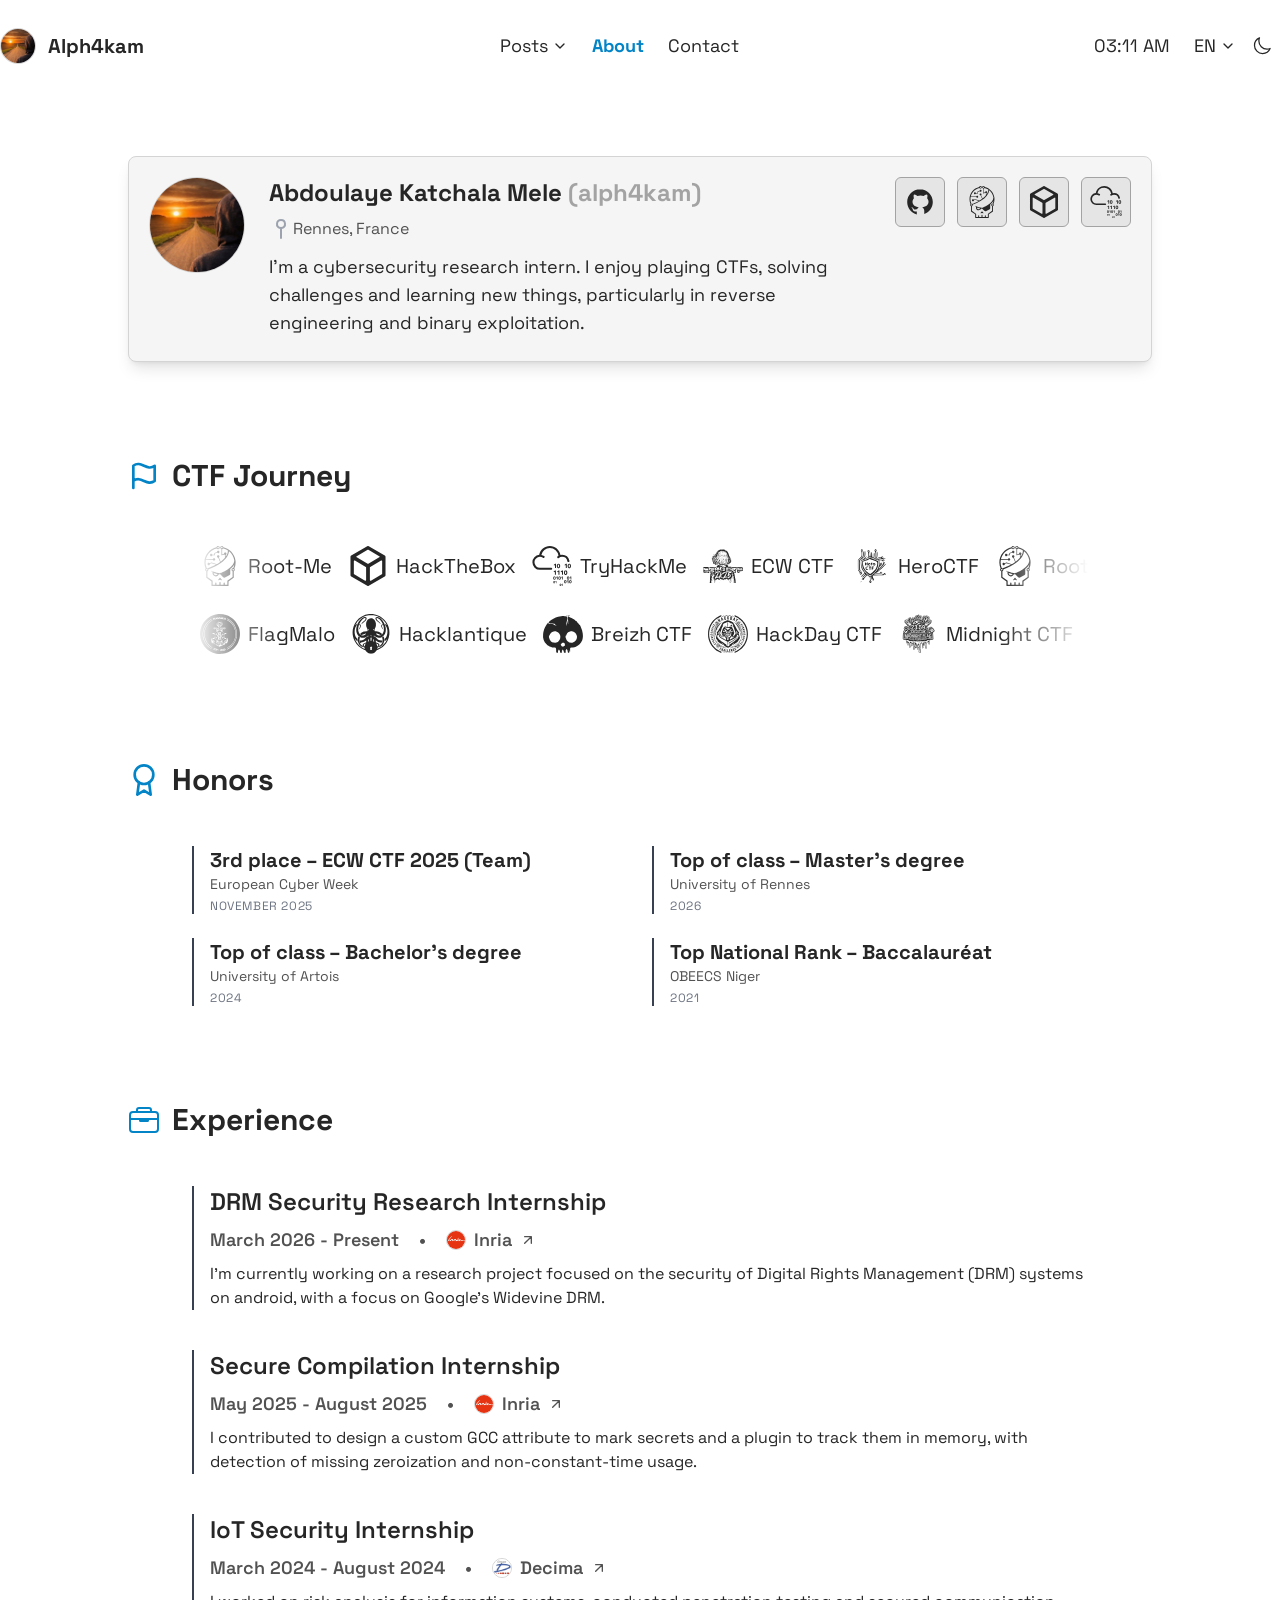
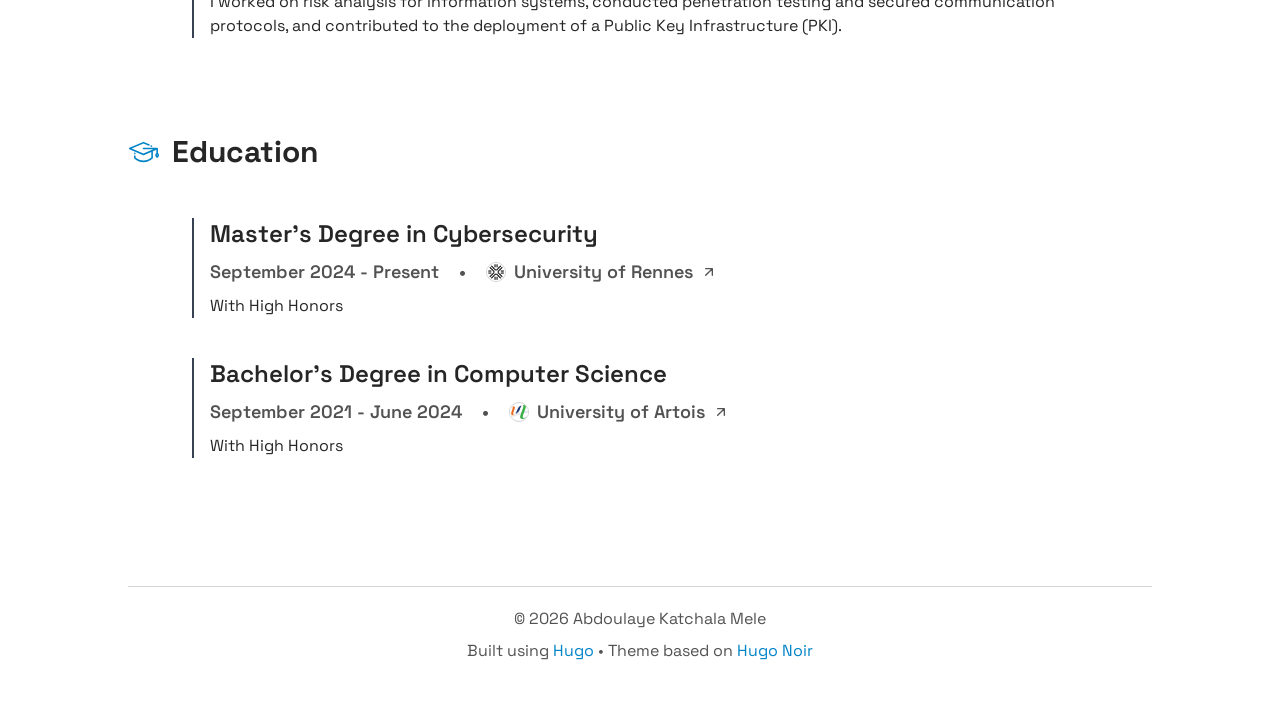
==== commit 70f5ef7d: "Fixing some UI problems and update" ====
--- a/about/index.html
+++ b/about/index.html
@@ -6,21 +6,26 @@
     <meta name="viewport" content="width=device-width, initial-scale=1.0">
     <title>
         
-        About Me
+        
+        Alph4kam | About
         
     </title>
 
     
-    <link rel="apple-touch-icon" sizes="180x180" href="https://alph4kam.fr/favicons/apple-touch-icon.png">
-    <link rel="icon" type="image/png" sizes="32x32" href="https://alph4kam.fr/favicons/favicon-32x32.png">
-    <link rel="icon" type="image/png" sizes="16x16" href="https://alph4kam.fr/favicons/favicon-16x16.png">
-    <link rel="manifest" href="https://alph4kam.fr/favicons/site.webmanifest">
+    <link rel="apple-touch-icon" sizes="180x180" href="https://www.alph4kam.fr/favicons/apple-touch-icon.png">
+    <link rel="icon" type="image/png" sizes="32x32" href="https://www.alph4kam.fr/favicons/favicon-32x32.png">
+    <link rel="icon" type="image/png" sizes="16x16" href="https://www.alph4kam.fr/favicons/favicon-16x16.png">
+    <link rel="manifest" href="https://www.alph4kam.fr/favicons/site.webmanifest">
 
     
     <link href="https://fonts.googleapis.com/css2?family=Space+Grotesk:wght@400;500;600;700&display=swap"
         rel="stylesheet">
     
     <link rel="stylesheet" href="/css/main.css">
+
+    
+    <link rel="alternate" type="application/rss+xml" title="Alph4kam | Home" href="/about/index.xml">
+    
 
     <script>
         const currentTheme = localStorage.getItem('color-theme');
@@ -44,11 +49,10 @@
                 
                 
                 
-                
-                <a href="https://alph4kam.fr/"
+                <a href="https://www.alph4kam.fr/"
                     class="flex items-center gap-3 text-base md:text-lg lg:text-xl font-bold hover:text-text-tertiary-light dark:hover:text-text-tertiary-dark transition-colors duration-200">
                     
-                    <img src="/images/profile.jpg" alt="Blog profile"
+                    <img src="/images/profile.jpg" alt="Alph4kam | Home profile"
                         class="w-9 h-9 rounded-full object-cover object-right border border-border-secondary-light dark:border-border-secondary-dark"
                         decoding="async" />
                     
@@ -80,15 +84,15 @@
                         
                     </button>
                     <div
-                        class="menu-dropdown absolute top-full left-0 min-w-[180px] mt-[0.35rem] p-[0.35rem] rounded-lg z-30 border-border-secondary-light dark:border-border-secondary-dark shadow-lg overflow-hidden hidden">
+                        class="menu-dropdown absolute top-full left-0 min-w-[180px] mt-[0.35rem] p-[0.35rem] rounded-lg z-30 bg-bg-secondary-light dark:bg-bg-secondary-dark border-border-secondary-light dark:border-border-secondary-dark shadow-lg overflow-hidden hidden">
                         
-                        <a href="https://alph4kam.fr/blogs/"
+                        <a href="https://www.alph4kam.fr/blogs/"
                             class='px-4 py-3 block no-underline rounded-md text-xs lg:text-base hover:text-text-tertiary-light dark:hover:text-text-tertiary-dark hover:bg-bg-primary-light dark:hover:bg-bg-tertiary-dark transition-colors duration-200 '>All</a>
                         
-                        <a href="https://alph4kam.fr/tags/"
+                        <a href="https://www.alph4kam.fr/tags/"
                             class='px-4 py-3 block no-underline rounded-md text-xs lg:text-base hover:text-text-tertiary-light dark:hover:text-text-tertiary-dark hover:bg-bg-primary-light dark:hover:bg-bg-tertiary-dark transition-colors duration-200 '>Tags</a>
                         
-                        <a href="https://alph4kam.fr/categories/"
+                        <a href="https://www.alph4kam.fr/categories/"
                             class='px-4 py-3 block no-underline rounded-md text-xs lg:text-base hover:text-text-tertiary-light dark:hover:text-text-tertiary-dark hover:bg-bg-primary-light dark:hover:bg-bg-tertiary-dark transition-colors duration-200 '>Categories</a>
                         
                     </div>
@@ -96,12 +100,12 @@
                 
                 
                 
-                <a href="https://alph4kam.fr/about/"
+                <a href="https://www.alph4kam.fr/about/"
                     class='block text-sm lg:text-lg hover:text-text-tertiary-light dark:hover:text-text-tertiary-dark transition-colors duration-200 text-accent-light dark:text-accent-dark font-bold'>About</a>
                 
                 
                 
-                <a href="https://alph4kam.fr/contact/"
+                <a href="https://www.alph4kam.fr/contact/"
                     class='block text-sm lg:text-lg hover:text-text-tertiary-light dark:hover:text-text-tertiary-dark transition-colors duration-200 '>Contact</a>
                 
                 
@@ -130,7 +134,7 @@
                         
                         
                         
-                        <a href="https://alph4kam.fr/en"
+                        <a href="https://www.alph4kam.fr/en"
                             class="px-4 py-3 block no-underline rounded-md text-sm lg:text-lg hover:text-text-tertiary-light dark:hover:text-text-tertiary-dark hover:bg-bg-primary-light dark:hover:bg-bg-tertiary-dark transition-colors duration-200 text-accent-light dark:text-accent-dark font-bold">
                             English
                         </a>
@@ -141,7 +145,7 @@
                         
                         
                         
-                        <a href="https://alph4kam.fr/fr/about/"
+                        <a href="https://www.alph4kam.fr/fr/about/"
                             class="px-4 py-3 block no-underline rounded-md text-sm lg:text-lg hover:text-text-tertiary-light dark:hover:text-text-tertiary-dark hover:bg-bg-primary-light dark:hover:bg-bg-tertiary-dark transition-colors duration-200 ">
                             Français
                         </a>
@@ -191,7 +195,7 @@
                             
                             
                             
-                            <a href="https://alph4kam.fr/en"
+                            <a href="https://www.alph4kam.fr/en"
                                 class="font-bold px-4 py-3 block no-underline rounded-md hover:text-text-tertiary-light dark:hover:text-text-tertiary-dark hover:bg-bg-primary-light dark:hover:bg-bg-tertiary-dark transition-colors duration-200">
                                 English
                             </a>
@@ -202,7 +206,7 @@
                             
                             
                             
-                            <a href="https://alph4kam.fr/fr/about/"
+                            <a href="https://www.alph4kam.fr/fr/about/"
                                 class=" px-4 py-3 block no-underline rounded-md hover:text-text-tertiary-light dark:hover:text-text-tertiary-dark hover:bg-bg-primary-light dark:hover:bg-bg-tertiary-dark transition-colors duration-200">
                                 Français
                             </a>
@@ -239,21 +243,21 @@
                 
                 
                 <div class="space-y-2">
-                    <a href="https://alph4kam.fr/blogs/"
+                    <a href="https://www.alph4kam.fr/blogs/"
                         class='text-xl hover:text-text-tertiary-light dark:hover:text-text-tertiary-dark transition-colors duration-200 '
                         data-menu>Posts</a>
                     <div
                         class="pl-4 flex flex-col space-y-2 border-l border-border-secondary-light dark:border-border-secondary-dark">
                         
-                        <a href="https://alph4kam.fr/blogs/"
+                        <a href="https://www.alph4kam.fr/blogs/"
                             class='text-lg hover:text-text-tertiary-light dark:hover:text-text-tertiary-dark transition-colors duration-200 '
                             data-menu>All</a>
                         
-                        <a href="https://alph4kam.fr/tags/"
+                        <a href="https://www.alph4kam.fr/tags/"
                             class='text-lg hover:text-text-tertiary-light dark:hover:text-text-tertiary-dark transition-colors duration-200 '
                             data-menu>Tags</a>
                         
-                        <a href="https://alph4kam.fr/categories/"
+                        <a href="https://www.alph4kam.fr/categories/"
                             class='text-lg hover:text-text-tertiary-light dark:hover:text-text-tertiary-dark transition-colors duration-200 '
                             data-menu>Categories</a>
                         
@@ -262,13 +266,13 @@
                 
                 
                 
-                <a href="https://alph4kam.fr/about/"
+                <a href="https://www.alph4kam.fr/about/"
                     class='text-xl hover:text-text-tertiary-light dark:hover:text-text-tertiary-dark transition-colors duration-200  text-accent-light dark:text-accent-dark font-bold'
                     data-menu>About</a>
                 
                 
                 
-                <a href="https://alph4kam.fr/contact/"
+                <a href="https://www.alph4kam.fr/contact/"
                     class='text-xl hover:text-text-tertiary-light dark:hover:text-text-tertiary-dark transition-colors duration-200 '
                     data-menu>Contact</a>
                 
@@ -358,7 +362,7 @@
                     
                     
                     
-                    <a href="https://www.root-me.org/alph4kam"
+                    <a href="https://www.root-me.org/alph4kam?lang=en"
                         class="accounts hover:text-text-tertiary-light dark:hover:text-text-tertiary-dark bg-bg-tertiary-light dark:bg-bg-tertiary-dark p-2 rounded-md border border-border-primary-light dark:border-border-primary-dark hover:border-border-secondary-light dark:hover:border-border-secondary-dark transition-all"
                         target="_blank" rel="noopener noreferrer">
                         <svg role="img" viewBox="0 0 256 256" xmlns="http://www.w3.org/2000/svg" id="Rootme--Streamline-Simple-Icons" height="256" width="256">
@@ -432,7 +436,7 @@
             
             CTF Journey
         </h2>
-        <div class="carousel overflow-hidden max-w-3xl mx-auto">
+        <div class="carousel overflow-hidden max-w-4xl mx-auto">
             <div class="carousel-container w-full overflow-hidden mb-2">
                 <div class="carousel-track flex items-center"><div class="carousel-item flex items-center px-2 py-3 mx-auto rounded-lg whitespace-nowrap gap-2">
                         
--- a/css/main.css
+++ b/css/main.css
@@ -1610,10 +1610,6 @@
   min-width: 180px;
 }
 
-.max-w-3xl {
-  max-width: 48rem;
-}
-
 .max-w-4xl {
   max-width: 56rem;
 }
@@ -1788,6 +1784,11 @@
   border-top-width: 1px;
 }
 
+.border-border-primary-light {
+  --tw-border-opacity: 1;
+  border-color: rgb(163 163 163 / var(--tw-border-opacity, 1));
+}
+
 .border-border-secondary-light {
   --tw-border-opacity: 1;
   border-color: rgb(212 212 212 / var(--tw-border-opacity, 1));
@@ -1805,12 +1806,12 @@
 
 .bg-bg-secondary-light {
   --tw-bg-opacity: 1;
-  background-color: rgb(250 250 250 / var(--tw-bg-opacity, 1));
+  background-color: rgb(245 245 245 / var(--tw-bg-opacity, 1));
 }
 
 .bg-bg-tertiary-light {
   --tw-bg-opacity: 1;
-  background-color: rgb(245 245 245 / var(--tw-bg-opacity, 1));
+  background-color: rgb(229 229 229 / var(--tw-bg-opacity, 1));
 }
 
 .object-contain {
@@ -2172,6 +2173,11 @@
   border-color: rgb(2 132 199 / var(--tw-border-opacity, 1));
 }
 
+.hover\:border-border-primary-light:hover {
+  --tw-border-opacity: 1;
+  border-color: rgb(163 163 163 / var(--tw-border-opacity, 1));
+}
+
 .hover\:border-border-secondary-light:hover {
   --tw-border-opacity: 1;
   border-color: rgb(212 212 212 / var(--tw-border-opacity, 1));
@@ -2220,6 +2226,11 @@
   text-decoration-line: none;
 }
 
+.dark\:border-border-primary-dark:is(.dark *) {
+  --tw-border-opacity: 1;
+  border-color: rgb(82 82 82 / var(--tw-border-opacity, 1));
+}
+
 .dark\:border-border-secondary-dark:is(.dark *) {
   --tw-border-opacity: 1;
   border-color: rgb(64 64 64 / var(--tw-border-opacity, 1));
@@ -2265,6 +2276,11 @@
   border-color: rgb(14 165 233 / var(--tw-border-opacity, 1));
 }
 
+.dark\:hover\:border-border-primary-dark:hover:is(.dark *) {
+  --tw-border-opacity: 1;
+  border-color: rgb(82 82 82 / var(--tw-border-opacity, 1));
+}
+
 .dark\:hover\:border-border-secondary-dark:hover:is(.dark *) {
   --tw-border-opacity: 1;
   border-color: rgb(64 64 64 / var(--tw-border-opacity, 1));
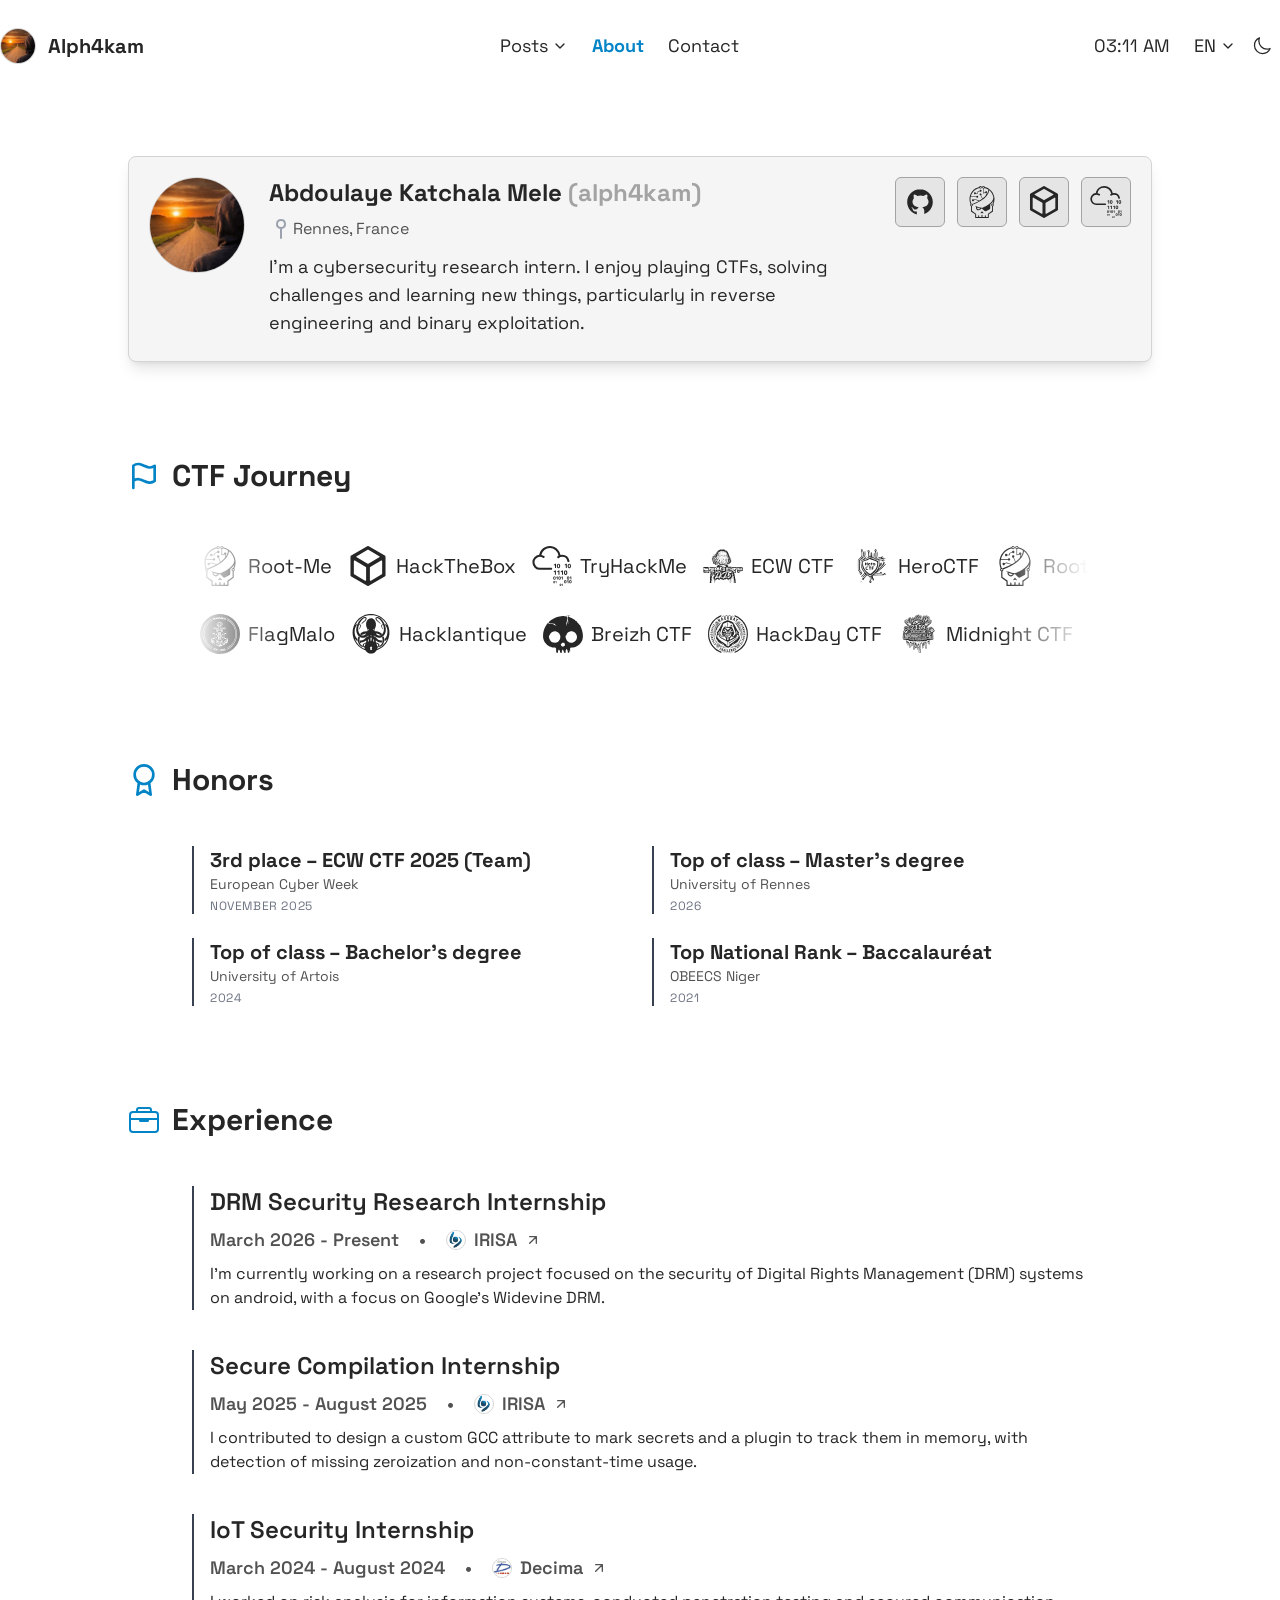
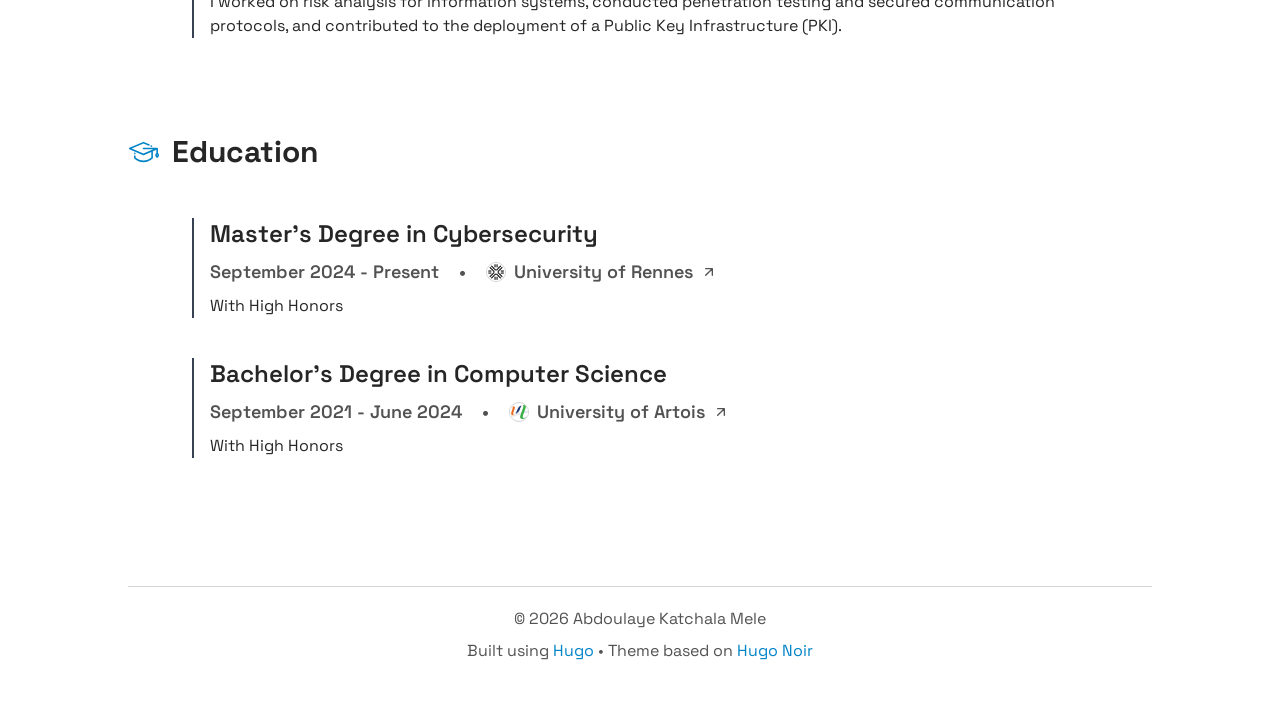
==== commit 62ce043a: "Updating informations about me + Adding sitemap link in robots.txt" ====
--- a/about/index.html
+++ b/about/index.html
@@ -4,18 +4,30 @@
 <head>
     <meta charset="UTF-8">
     <meta name="viewport" content="width=device-width, initial-scale=1.0">
-    <title>
-        
-        
-        Alph4kam | About
-        
-    </title>
 
     
-    <link rel="apple-touch-icon" sizes="180x180" href="https://www.alph4kam.fr/favicons/apple-touch-icon.png">
-    <link rel="icon" type="image/png" sizes="32x32" href="https://www.alph4kam.fr/favicons/favicon-32x32.png">
-    <link rel="icon" type="image/png" sizes="16x16" href="https://www.alph4kam.fr/favicons/favicon-16x16.png">
-    <link rel="manifest" href="https://www.alph4kam.fr/favicons/site.webmanifest">
+    
+    
+    <title>Alph4kam | About</title>
+
+    <meta name="description" content="I’m a cybersecurity research intern. I enjoy playing CTFs, solving challenges and learning new things, particularly in reverse engineering and binary exploitation.">
+    <meta name="robots" content="max-image-preview:large">
+    <link rel="canonical" href="https://alph4kam.fr/about/">
+    <meta property="og:locale" content="en-us">
+    <meta property="og:site_name" content="Alph4kam | Blog">
+    <meta property="og:type" content="website">
+    <meta property="og:title" content="Alph4kam | About">
+    <meta property="og:description" content="I’m a cybersecurity research intern. I enjoy playing CTFs, solving challenges and learning new things, particularly in reverse engineering and binary exploitation.">
+    <meta property="og:url" content="https://alph4kam.fr/about/">
+    <meta property="og:image"
+        content='https://alph4kam.fr/favicons/favicon-512x512.png'>
+    <meta property="og:image:secure_url" content='https://alph4kam.fr/favicons/favicon-512x512.png'>
+
+    
+    <link rel="icon" type="image/svg+xml" href='https://alph4kam.fr/favicons/favicon.svg'>
+    <link rel="icon" sizes="any" href=' https://alph4kam.fr/favicons/favicon.ico'>
+    <link rel="apple-touch-icon" sizes="180x180" href='https://alph4kam.fr/favicons/favicon-180x180.png'>
+    <link rel="manifest" href=' https://alph4kam.fr/favicons/site.webmanifest'>
 
     
     <link href="https://fonts.googleapis.com/css2?family=Space+Grotesk:wght@400;500;600;700&display=swap"
@@ -24,7 +36,7 @@
     <link rel="stylesheet" href="/css/main.css">
 
     
-    <link rel="alternate" type="application/rss+xml" title="Alph4kam | Home" href="/about/index.xml">
+    <link rel="alternate" type="application/rss+xml" title="Alph4kam | Blog" href="/about/index.xml">
     
 
     <script>
@@ -49,10 +61,10 @@
                 
                 
                 
-                <a href="https://www.alph4kam.fr/"
+                <a href="https://alph4kam.fr/"
                     class="flex items-center gap-3 text-base md:text-lg lg:text-xl font-bold hover:text-text-tertiary-light dark:hover:text-text-tertiary-dark transition-colors duration-200">
                     
-                    <img src="/images/profile.jpg" alt="Alph4kam | Home profile"
+                    <img src="/images/profile.jpg" alt="Alph4kam profile"
                         class="w-9 h-9 rounded-full object-cover object-right border border-border-secondary-light dark:border-border-secondary-dark"
                         decoding="async" />
                     
@@ -86,13 +98,13 @@
                     <div
                         class="menu-dropdown absolute top-full left-0 min-w-[180px] mt-[0.35rem] p-[0.35rem] rounded-lg z-30 bg-bg-secondary-light dark:bg-bg-secondary-dark border-border-secondary-light dark:border-border-secondary-dark shadow-lg overflow-hidden hidden">
                         
-                        <a href="https://www.alph4kam.fr/blogs/"
+                        <a href="https://alph4kam.fr/blogs/"
                             class='px-4 py-3 block no-underline rounded-md text-xs lg:text-base hover:text-text-tertiary-light dark:hover:text-text-tertiary-dark hover:bg-bg-primary-light dark:hover:bg-bg-tertiary-dark transition-colors duration-200 '>All</a>
                         
-                        <a href="https://www.alph4kam.fr/tags/"
+                        <a href="https://alph4kam.fr/tags/"
                             class='px-4 py-3 block no-underline rounded-md text-xs lg:text-base hover:text-text-tertiary-light dark:hover:text-text-tertiary-dark hover:bg-bg-primary-light dark:hover:bg-bg-tertiary-dark transition-colors duration-200 '>Tags</a>
                         
-                        <a href="https://www.alph4kam.fr/categories/"
+                        <a href="https://alph4kam.fr/categories/"
                             class='px-4 py-3 block no-underline rounded-md text-xs lg:text-base hover:text-text-tertiary-light dark:hover:text-text-tertiary-dark hover:bg-bg-primary-light dark:hover:bg-bg-tertiary-dark transition-colors duration-200 '>Categories</a>
                         
                     </div>
@@ -100,12 +112,12 @@
                 
                 
                 
-                <a href="https://www.alph4kam.fr/about/"
+                <a href="https://alph4kam.fr/about/"
                     class='block text-sm lg:text-lg hover:text-text-tertiary-light dark:hover:text-text-tertiary-dark transition-colors duration-200 text-accent-light dark:text-accent-dark font-bold'>About</a>
                 
                 
                 
-                <a href="https://www.alph4kam.fr/contact/"
+                <a href="https://alph4kam.fr/contact/"
                     class='block text-sm lg:text-lg hover:text-text-tertiary-light dark:hover:text-text-tertiary-dark transition-colors duration-200 '>Contact</a>
                 
                 
@@ -134,7 +146,7 @@
                         
                         
                         
-                        <a href="https://www.alph4kam.fr/en"
+                        <a href="https://alph4kam.fr/en"
                             class="px-4 py-3 block no-underline rounded-md text-sm lg:text-lg hover:text-text-tertiary-light dark:hover:text-text-tertiary-dark hover:bg-bg-primary-light dark:hover:bg-bg-tertiary-dark transition-colors duration-200 text-accent-light dark:text-accent-dark font-bold">
                             English
                         </a>
@@ -145,7 +157,7 @@
                         
                         
                         
-                        <a href="https://www.alph4kam.fr/fr/about/"
+                        <a href="https://alph4kam.fr/fr/about/"
                             class="px-4 py-3 block no-underline rounded-md text-sm lg:text-lg hover:text-text-tertiary-light dark:hover:text-text-tertiary-dark hover:bg-bg-primary-light dark:hover:bg-bg-tertiary-dark transition-colors duration-200 ">
                             Français
                         </a>
@@ -195,7 +207,7 @@
                             
                             
                             
-                            <a href="https://www.alph4kam.fr/en"
+                            <a href="https://alph4kam.fr/en"
                                 class="font-bold px-4 py-3 block no-underline rounded-md hover:text-text-tertiary-light dark:hover:text-text-tertiary-dark hover:bg-bg-primary-light dark:hover:bg-bg-tertiary-dark transition-colors duration-200">
                                 English
                             </a>
@@ -206,7 +218,7 @@
                             
                             
                             
-                            <a href="https://www.alph4kam.fr/fr/about/"
+                            <a href="https://alph4kam.fr/fr/about/"
                                 class=" px-4 py-3 block no-underline rounded-md hover:text-text-tertiary-light dark:hover:text-text-tertiary-dark hover:bg-bg-primary-light dark:hover:bg-bg-tertiary-dark transition-colors duration-200">
                                 Français
                             </a>
@@ -243,21 +255,21 @@
                 
                 
                 <div class="space-y-2">
-                    <a href="https://www.alph4kam.fr/blogs/"
+                    <a href="https://alph4kam.fr/blogs/"
                         class='text-xl hover:text-text-tertiary-light dark:hover:text-text-tertiary-dark transition-colors duration-200 '
                         data-menu>Posts</a>
                     <div
                         class="pl-4 flex flex-col space-y-2 border-l border-border-secondary-light dark:border-border-secondary-dark">
                         
-                        <a href="https://www.alph4kam.fr/blogs/"
+                        <a href="https://alph4kam.fr/blogs/"
                             class='text-lg hover:text-text-tertiary-light dark:hover:text-text-tertiary-dark transition-colors duration-200 '
                             data-menu>All</a>
                         
-                        <a href="https://www.alph4kam.fr/tags/"
+                        <a href="https://alph4kam.fr/tags/"
                             class='text-lg hover:text-text-tertiary-light dark:hover:text-text-tertiary-dark transition-colors duration-200 '
                             data-menu>Tags</a>
                         
-                        <a href="https://www.alph4kam.fr/categories/"
+                        <a href="https://alph4kam.fr/categories/"
                             class='text-lg hover:text-text-tertiary-light dark:hover:text-text-tertiary-dark transition-colors duration-200 '
                             data-menu>Categories</a>
                         
@@ -266,13 +278,13 @@
                 
                 
                 
-                <a href="https://www.alph4kam.fr/about/"
+                <a href="https://alph4kam.fr/about/"
                     class='text-xl hover:text-text-tertiary-light dark:hover:text-text-tertiary-dark transition-colors duration-200  text-accent-light dark:text-accent-dark font-bold'
                     data-menu>About</a>
                 
                 
                 
-                <a href="https://www.alph4kam.fr/contact/"
+                <a href="https://alph4kam.fr/contact/"
                     class='text-xl hover:text-text-tertiary-light dark:hover:text-text-tertiary-dark transition-colors duration-200 '
                     data-menu>Contact</a>
                 
@@ -12572,15 +12584,15 @@
                     <span>March 2026 - Present</span>
                     <span>•</span>
                     
-                    <a href="https://inria.fr" target="_blank" rel="noopener noreferrer"
+                    <a href="https://www.irisa.fr/" target="_blank" rel="noopener noreferrer"
                         class="flex items-center gap-2 hover:text-accent-light dark:hover:text-accent-dark transition-colors duration-200">
                         
                         <div
                             class="w-5 h-5 rounded-full overflow-hidden border border-border-secondary-light dark:border-border-secondary-dark">
-                            <img src="/images/companies/inria.png" alt="Inria logo" class="w-full h-full object-contain" />
+                            <img src="/images/companies/irisa.png" alt="IRISA logo" class="w-full h-full object-contain" />
                         </div>
                         
-                        Inria
+                        IRISA
                         
                         <svg xmlns="http://www.w3.org/2000/svg" width="16" height="16" viewBox="0 0 24 24" fill="none"
     stroke="currentColor" stroke-width="2" stroke-linecap="round" stroke-linejoin="round">
@@ -12601,15 +12613,15 @@
                     <span>May 2025 - August 2025</span>
                     <span>•</span>
                     
-                    <a href="https://inria.fr" target="_blank" rel="noopener noreferrer"
+                    <a href="https://www.irisa.fr/" target="_blank" rel="noopener noreferrer"
                         class="flex items-center gap-2 hover:text-accent-light dark:hover:text-accent-dark transition-colors duration-200">
                         
                         <div
                             class="w-5 h-5 rounded-full overflow-hidden border border-border-secondary-light dark:border-border-secondary-dark">
-                            <img src="/images/companies/inria.png" alt="Inria logo" class="w-full h-full object-contain" />
+                            <img src="/images/companies/irisa.png" alt="IRISA logo" class="w-full h-full object-contain" />
                         </div>
                         
-                        Inria
+                        IRISA
                         
                         <svg xmlns="http://www.w3.org/2000/svg" width="16" height="16" viewBox="0 0 24 24" fill="none"
     stroke="currentColor" stroke-width="2" stroke-linecap="round" stroke-linejoin="round">
